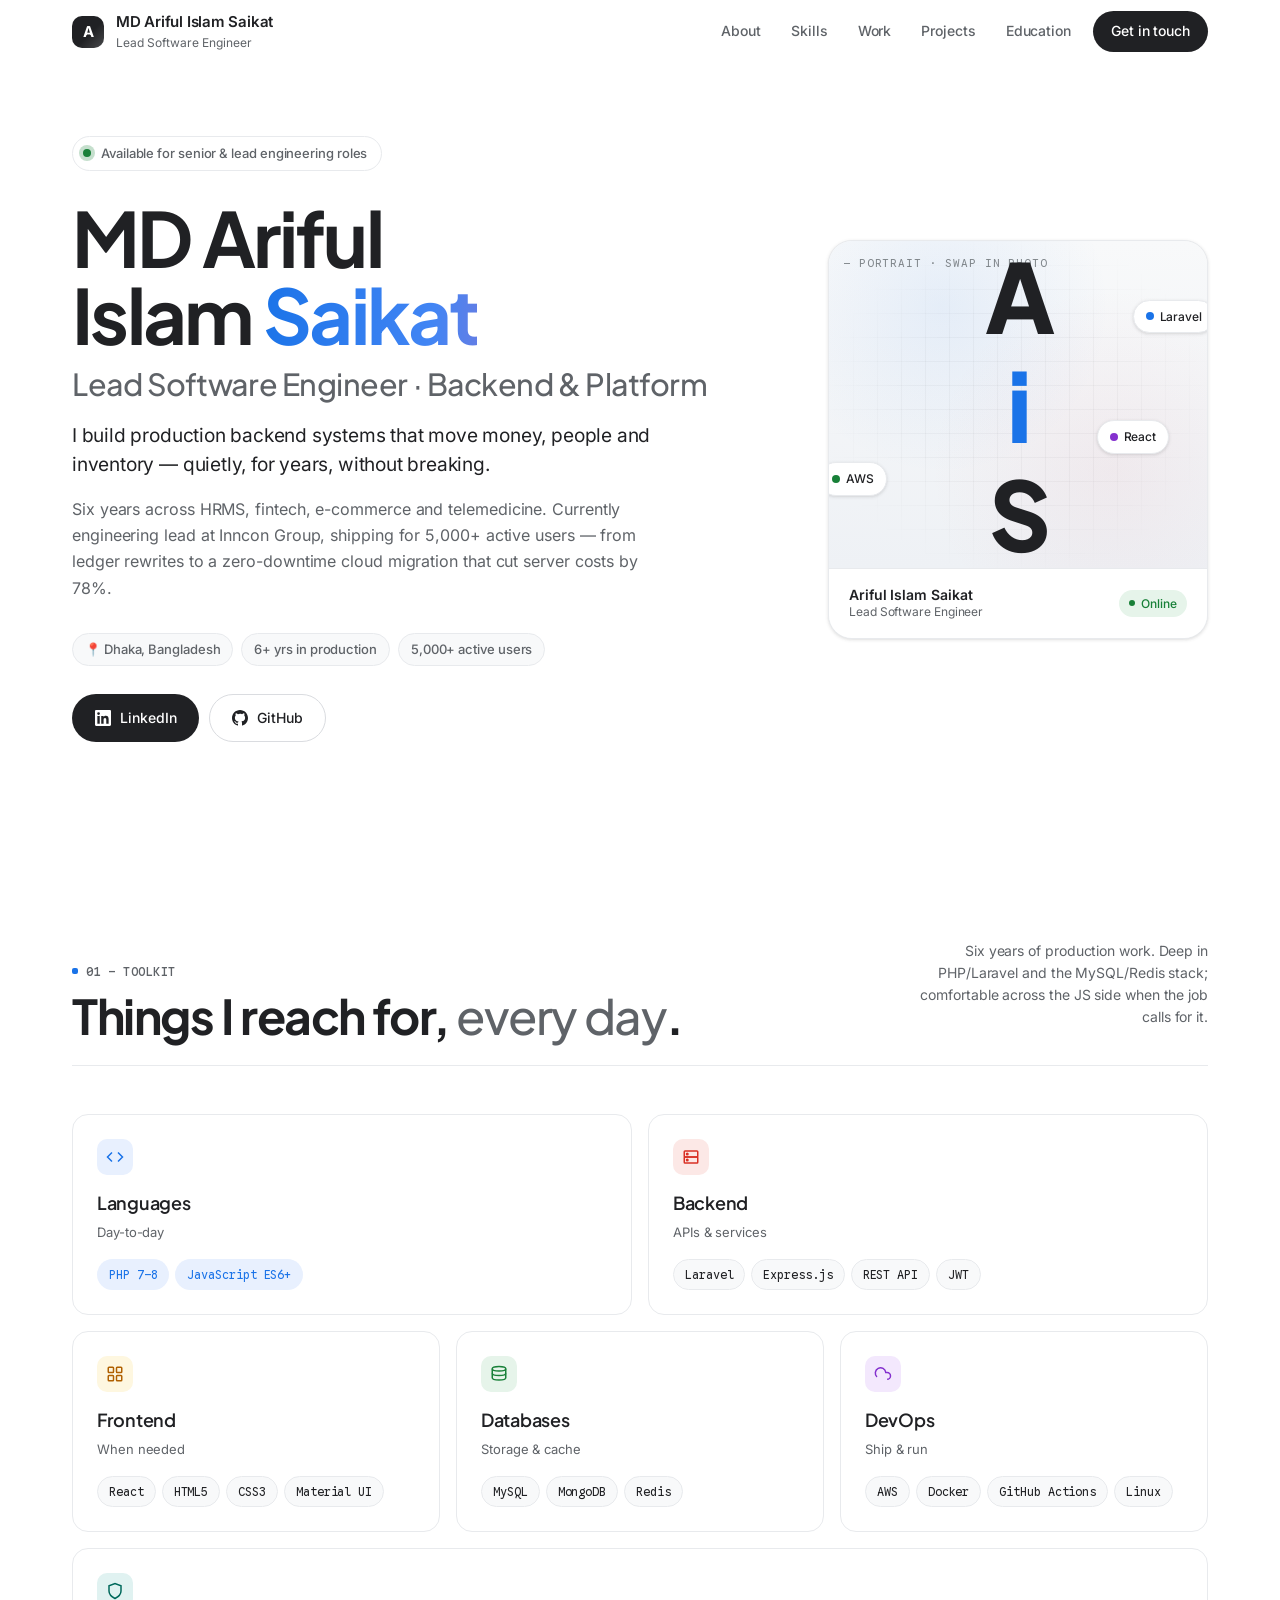
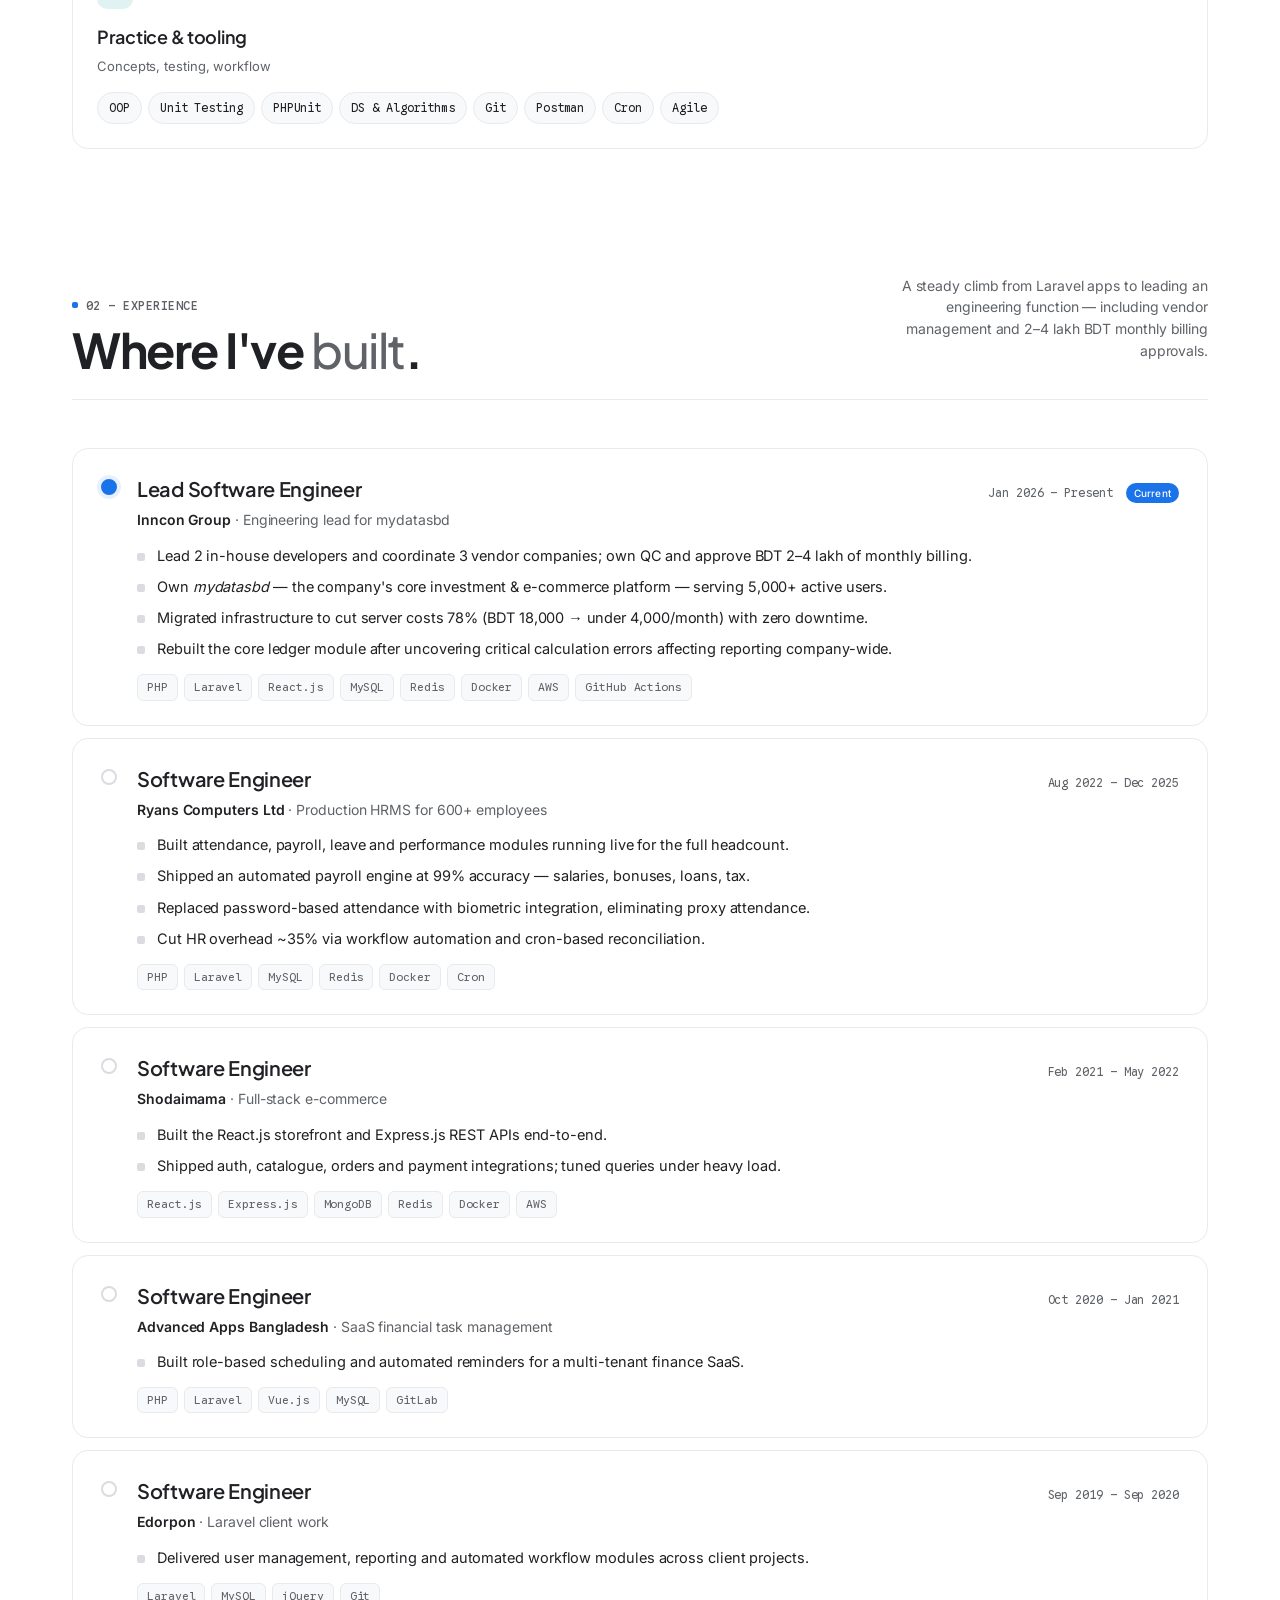
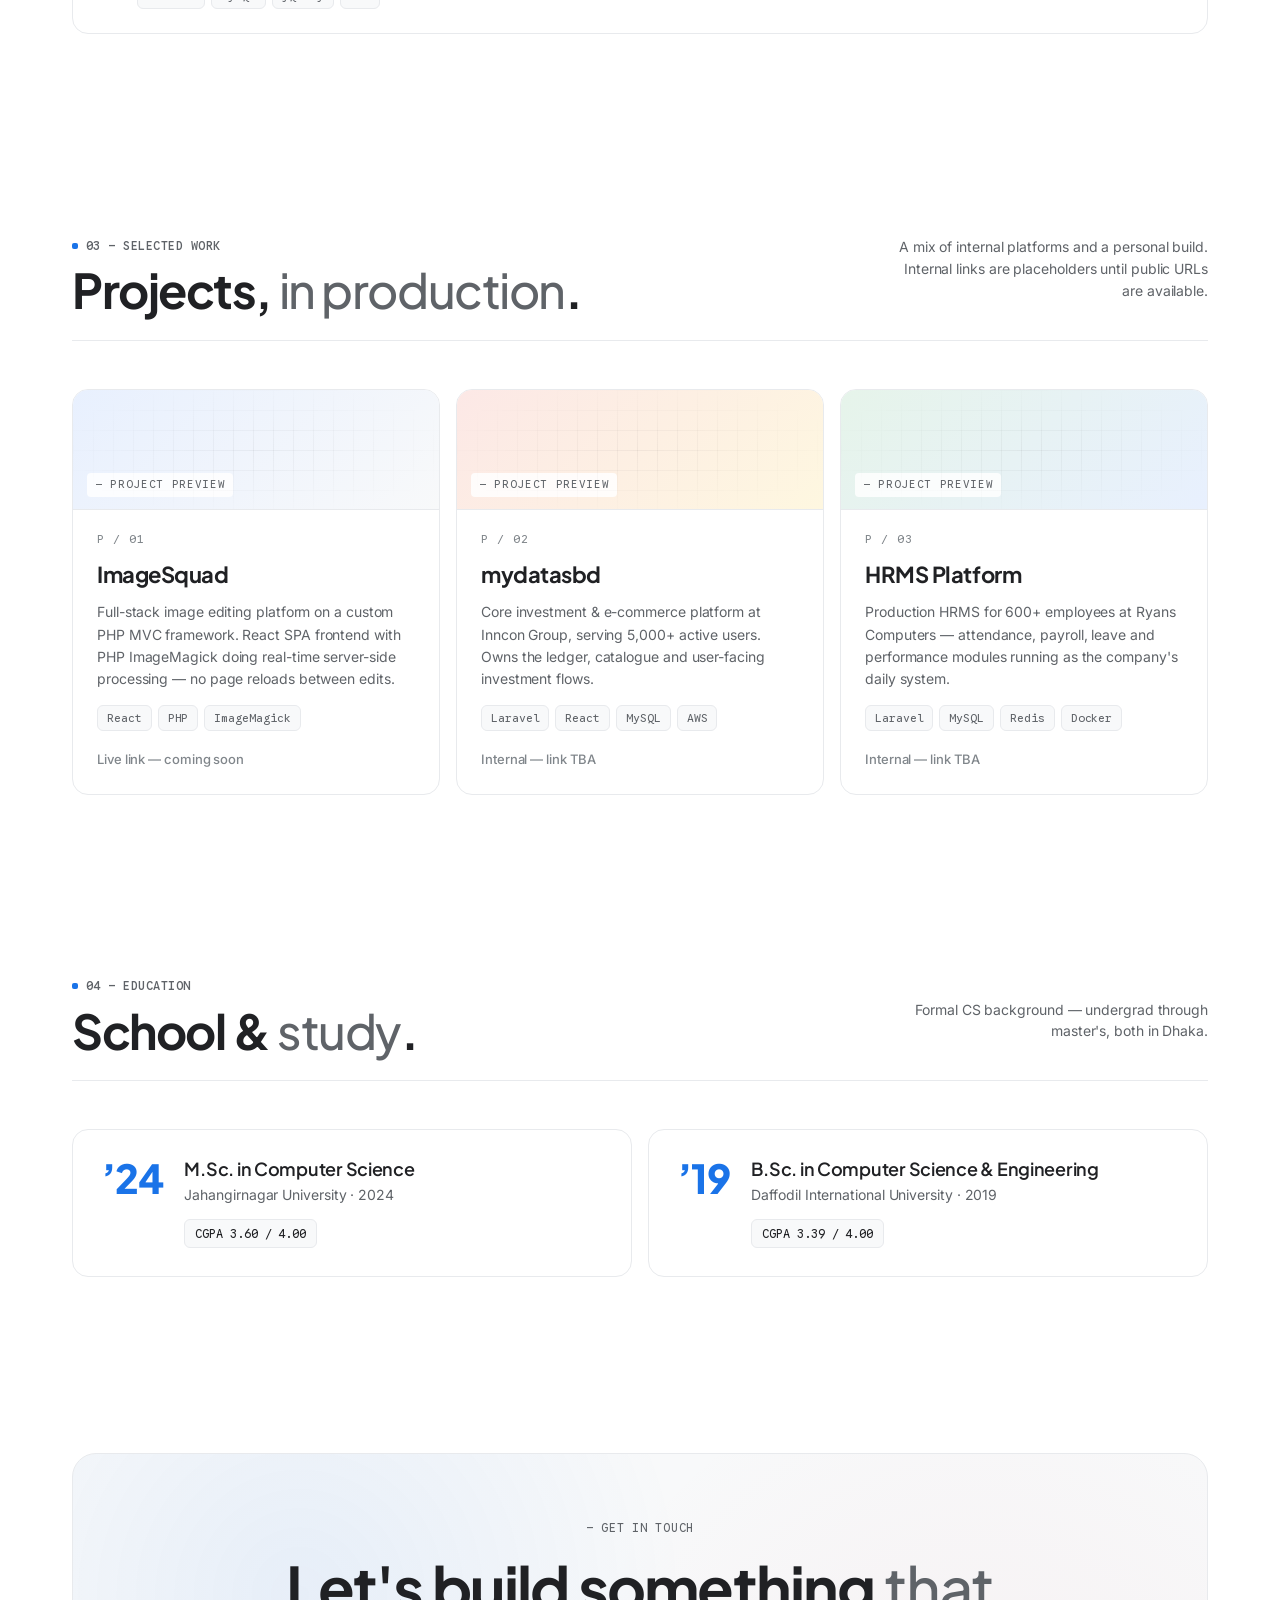
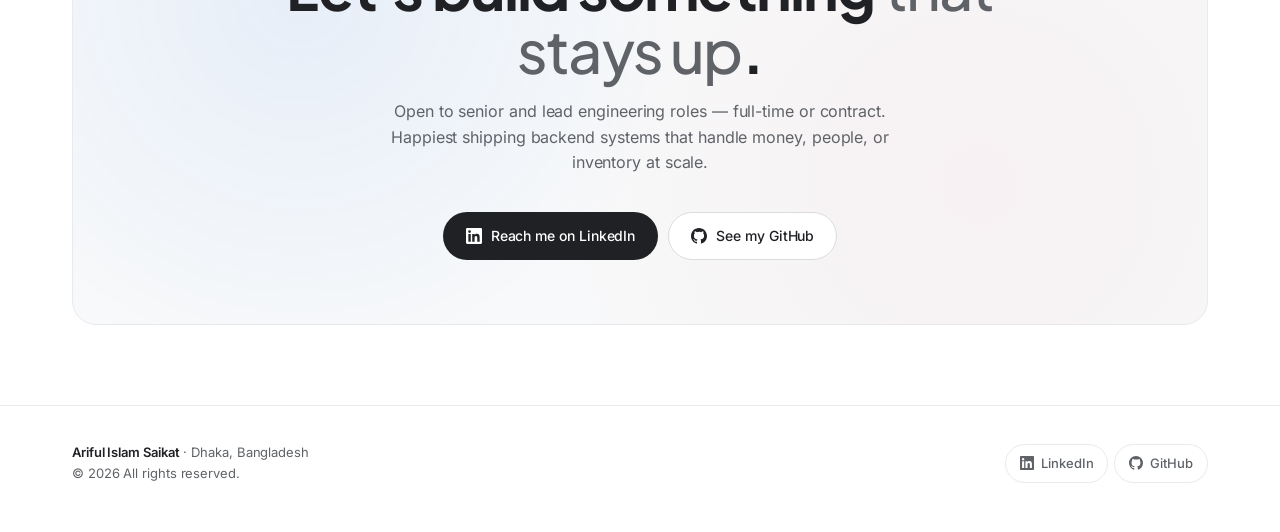
==== index.html @ afc99049 "Initial commit" ====
<!DOCTYPE html>
<html>
<head>
  <meta charset="utf-8">
  <title>MD Ariful Islam Saikat — Lead Software Engineer</title>
  <style>
    * { margin: 0; padding: 0; box-sizing: border-box; }
    body { background: #ffffff; display: flex; align-items: center; justify-content: center; min-height: 100vh; font-family: -apple-system, BlinkMacSystemFont, sans-serif; }
    #__bundler_loading { position: fixed; bottom: 20px; right: 20px; font: 13px/1.4 -apple-system, BlinkMacSystemFont, sans-serif; color: #666; background: #fff; padding: 8px 14px; border-radius: 8px; box-shadow: 0 1px 4px rgba(0,0,0,0.12); z-index: 10000; }
    #__bundler_thumbnail { position: fixed; inset: 0; width: 100%; height: 100%; display: flex; align-items: center; justify-content: center; background: #ffffff; z-index: 9999; }
    #__bundler_thumbnail svg { width: 100%; height: 100%; object-fit: contain; }
    #__bundler_placeholder { color: #999; font-size: 14px; }
  </style>
  <noscript>
    <style>#__bundler_loading { display: none; }</style>
    <div style="position:fixed;bottom:12px;left:12px;font:13px/1.4 -apple-system,BlinkMacSystemFont,sans-serif;color:#999;background:rgba(255,255,255,0.9);padding:6px 12px;border-radius:6px;box-shadow:0 1px 4px rgba(0,0,0,0.08);z-index:10000;">
      This page requires JavaScript to display.
    </div>
  </noscript>
</head>
<body>
  <div id="__bundler_thumbnail">
  <svg viewBox="0 0 1200 800" xmlns="http://www.w3.org/2000/svg">
    <rect width="1200" height="800" fill="#ffffff"></rect>
    <rect x="380" y="240" width="440" height="320" rx="40" fill="#f8f9fa" stroke="#e8eaed" stroke-width="2"></rect>
    <text x="600" y="430" font-family="Plus Jakarta Sans, Inter, sans-serif" font-size="180" font-weight="800" fill="#202124" text-anchor="middle" letter-spacing="-8">A<tspan fill="#1a73e8">i</tspan>S</text>
    <circle cx="820" cy="280" r="10" fill="#1a73e8"></circle>
    <circle cx="400" cy="520" r="10" fill="#188038"></circle>
    <circle cx="760" cy="540" r="10" fill="#d93025"></circle>
  </svg>
</div>
  <div id="__bundler_loading">Unpacking...</div>

  <script>
    
document.addEventListener('DOMContentLoaded', async function() {
  const loading = document.getElementById('__bundler_loading');
  function setStatus(msg) { if (loading) loading.textContent = msg; }

  // Error sink persists across replaceWith since it's on window, not the DOM.
  window.addEventListener('error', function(e) {
    var p = document.body || document.documentElement;
    var d = document.getElementById('__bundler_err') || p.appendChild(document.createElement('div'));
    d.id = '__bundler_err';
    d.style.cssText = 'position:fixed;bottom:12px;left:12px;right:12px;font:12px/1.4 ui-monospace,monospace;background:#2a1215;color:#ff8a80;padding:10px 14px;border-radius:8px;border:1px solid #5c2b2e;z-index:99999;white-space:pre-wrap;max-height:40vh;overflow:auto';
    d.textContent = (d.textContent ? d.textContent + String.fromCharCode(10) : '') +
      '[bundle] ' + (e.message || e.type) +
      (e.filename ? ' (' + e.filename.slice(0, 60) + ':' + e.lineno + ')' : '');
  }, true);

  try {
    const manifestEl = document.querySelector('script[type="__bundler/manifest"]');
    const templateEl = document.querySelector('script[type="__bundler/template"]');
    if (!manifestEl || !templateEl) {
      setStatus('Error: missing bundle data');
      console.error('[bundler] Missing script tags — manifestEl:', !!manifestEl, 'templateEl:', !!templateEl);
      return;
    }

    const manifest = JSON.parse(manifestEl.textContent);
    let template = JSON.parse(templateEl.textContent);

    const uuids = Object.keys(manifest);
    setStatus('Unpacking ' + uuids.length + ' assets...');

    const blobUrls = {};
    await Promise.all(uuids.map(async (uuid) => {
      const entry = manifest[uuid];
      try {
        const binaryStr = atob(entry.data);
        const bytes = new Uint8Array(binaryStr.length);
        for (let i = 0; i < binaryStr.length; i++) bytes[i] = binaryStr.charCodeAt(i);

        let finalBytes = bytes;
        if (entry.compressed) {
          if (typeof DecompressionStream !== 'undefined') {
            const ds = new DecompressionStream('gzip');
            const writer = ds.writable.getWriter();
            const reader = ds.readable.getReader();
            writer.write(bytes);
            writer.close();
            const chunks = [];
            let totalLen = 0;
            while (true) {
              const { done, value } = await reader.read();
              if (done) break;
              chunks.push(value);
              totalLen += value.length;
            }
            finalBytes = new Uint8Array(totalLen);
            let offset = 0;
            for (const chunk of chunks) { finalBytes.set(chunk, offset); offset += chunk.length; }
          } else {
            console.warn('DecompressionStream not available, asset ' + uuid + ' may not render');
          }
        }

        blobUrls[uuid] = URL.createObjectURL(new Blob([finalBytes], { type: entry.mime }));
      } catch (err) {
        console.error('Failed to decode asset ' + uuid + ':', err);
        blobUrls[uuid] = URL.createObjectURL(new Blob([], { type: entry.mime }));
      }
    }));

    const extResEl = document.querySelector('script[type="__bundler/ext_resources"]');
    const extResources = extResEl ? JSON.parse(extResEl.textContent) : [];
    const resourceMap = {};
    for (const entry of extResources) {
      if (blobUrls[entry.uuid]) resourceMap[entry.id] = blobUrls[entry.uuid];
    }

    setStatus('Rendering...');
    for (const uuid of uuids) template = template.split(uuid).join(blobUrls[uuid]);

    // Strip integrity + crossorigin — blob URLs from a file:// document inherit
    // a null origin, so crossorigin forces a CORS fetch that SRI then rejects.
    // The manifest bytes are ours; SRI protects against CDN compromise, not this.
    template = template.replace(/\s+integrity="[^"]*"/gi, '').replace(/\s+crossorigin="[^"]*"/gi, '');

    const resourceScript = '<script>window.__resources = ' +
      JSON.stringify(resourceMap).split('</' + 'script>').join('<\\/' + 'script>') +
      ';</' + 'script>';
    // Inject after <head> so the DOCTYPE stays first; prepending the script
    // would push the parser into quirks mode. DOMParser always emits a <head>
    // (synthesizing one if the source HTML omitted it) but may carry
    // attributes through, so match the full opening tag. slice() rather than
    // replace() keeps us clear of $-pattern substitution in resourceScript.
    const headOpen = template.match(/<head[^>]*>/i);
    if (headOpen) {
      const i = headOpen.index + headOpen[0].length;
      template = template.slice(0, i) + resourceScript + template.slice(i);
    }

    // Parse the template and swap the root element. Scripts inserted via
    // DOMParser/replaceWith are inert per spec — re-create each with
    // createElement so they execute, awaiting onload for src scripts to
    // preserve ordering (React before ReactDOM before Babel before text/babel).
    const doc = new DOMParser().parseFromString(template, 'text/html');
    document.documentElement.replaceWith(doc.documentElement);
    const dead = Array.from(document.scripts);
    for (const old of dead) {
      const s = document.createElement('script');
      for (const a of old.attributes) s.setAttribute(a.name, a.value);
      s.textContent = old.textContent;
      // text/babel scripts with a src: fetch and inline. transformScriptTags
      // does XHR against the src, but blob:null/ from a file:// origin is
      // silently dropped. Inlining makes it a plain inline babel script,
      // which transformScriptTags handles unconditionally.
      if ((s.type === 'text/babel' || s.type === 'text/jsx') && s.src) {
        const r = await fetch(s.src);
        s.textContent = await r.text();
        s.removeAttribute('src');
      }
      const p = s.src ? new Promise(function(r) { s.onload = s.onerror = r; }) : null;
      old.replaceWith(s);
      if (p) await p;
    }
    // Babel standalone auto-transforms type=text/babel on DOMContentLoaded,
    // which fired before we swapped the document. Trigger manually if present.
    if (window.Babel && typeof window.Babel.transformScriptTags === 'function') {
      window.Babel.transformScriptTags();
    }
  } catch (err) {
    setStatus('Error unpacking: ' + err.message);
    console.error('Bundle unpack error:', err);
  }
});

  </script>

  <script type="__bundler/manifest">
{"09fa8573-38b9-4e13-bb79-18341dfc2c75":{"mime":"font/woff2","compressed":false,"data":"d09GMgABAAAAABwwABIAAAAAMDgAABvIAAEAAAAAAAAAAAAAAAAAAAAAAAAAAAAAGhQbHhwoP01WQVJFBmA/U1RBVIEWAIFOL2ARCAqZeJN+C2gAMLAmATYCJANoBCAFiioHgSAbmisjEcLGAQCotmWKv0iwjWk/9AGMMKkN6iQjawibFVoeXIojRn4pck+aIgaNn3GEJLM/z2/zz31BtYKA8ozCDrDnvi6NqkWy0D0X7arzu3bmosKVBc9TS/f+ZpNQiz1NNaY1IWF8lQzOg46njo+T6FtE5dAnSEt24XdqrjzKE3CRdFVdp5KNw6swnUogeMYcc2CzCR/RvHNfJVxIYYj2CFkBC8fPT6dzRqw/YVEuAX0sQZJOqaor3se3IHXITvJMBS+HOyCVStkVjZ60Ztr+SRWAEEs7AYQLSDeAyZ0B17e7emqfWh19+8P10ymnlDa1tmarsy+3x/a+rRno5VGXSpA02Of3btZWZQ2Tku2EEEJWppRT+50GEAAeAAkhAfIBONRLBDqKjksAFoJJRkYxhp2YmE2WPOSOrAIBmB5twA8ujsheS4pHZlXCAJm4Y2A9yQQE/4MDgONOv4PJBKLuRw1AAnIjrgOApYEG+4LtpSA4T7JxEiPk8rUAOKDAdyDmdmAMnAewnTLn9G4CsM/[base64]/69+mzBwEq7xOsrK9kSsnAn2/[base64]/[base64]/[base64]/bpDD6dYhrPnBYWmyuBHJ5w4tXlIent/RNA6GJl1s8woN3HGFQzVfdOQYzEZ7qLbZNpPzUV77Yt1Qp3Mdl7baGx0bSCvh9P5GTszFclobB0ISL7RRsQbuWENiinWNzGNnvmbikFxTCAzmCSPy7VcMmVIjjl1DCoaipJoVi/MnJxUXJRemjkTNfMDfC+TyBOe2jEnYHq4KrTu6Inhe94YOi6ZoYb5Ucld73TyvSkagqsP27E8uqEf3CvsX3r97jUarzv9F8KO6r/7YycR2N3lvDT4Mv23Rpb1dztsSnpU9YypHRe2FoVrENzm5QrJewc86YtJSwdLgIXZLxUuh9FzvOac923wtp66vn2KYMaqUm542rFp7LX6h/5J940RlZavOJU7Z+mCux+yN4fYFdZnFY+ry09lxCZlF9tfit+oWn5sjHFW5ozG9+aM2YeKUiQlaFv0yMlUzT5MaCXRvcW2YVFVUKyUCEqYNHjA7mZWy4YeZcKg/hZXMHLpIPzCtH9FvULpO54jg7M51NFGsgel6GbE/Jwh75rnmTlpuySKnSeFYSd7avanD512mYxdsSPQqGJWUmFaaPZSj+296TtHm5vOlk88Xlx03SNaue7QurGa8wXb88tHqEfWTx1StmT7C2eXvEY0Pf3/191NgQc9wfuYM/lsLKxs+73o5h/Vy9ufde/DAlB/245OXvvk/HMDWa0DfvWHqc2qYZxys++4Q9d0eVu+On/6ecd/Ky5xVFvctcMQZzr/[base64]/Mf2HxAe9Sx0eLBv9a/MVtqSW1MdXh8dkPZoHOTlZMGn11Ynj2wJsImiiw7vvLckqabJTXe5d+Hf9k4qyhx7rpxp3NSS+YbbAwl81LTi+dOsJlYPBd0bzxWvgGyh1i5FpjuEEntP93/e8GBvlYvceOJzoa3D7jRz5rpbQ3513a+2wlebyJd08hXiyJjcIo2+AapKL1ynqs2zytxRFmlSOOUhEClcER5olfHcp2nHHnjqkCDH03FEBGLXqWRrtfOjxzvYZUy2DtSdUodnyOaE2knuHHjzU8pVR/cL3iMHwvDn1RgxZ13DgwTC0oRMcSF/AJVGr12eXmlcLloRJmo1UhBBt8V4ZHDlafMh6lPqfxJQWRLA+8PzratOTNMn5LOumLhHRPr5xPTz9un92Q+fkCiY7+CQ/3PBLeP6EqdrioqWlcZMtGAVRkdJZgUlG+cvHcSkryAsUJfFE3dTT1VBbnLjnK/fGfl5y6nDY3yF+nhAfxssLqr8hwWnDjg6Uh3THlWw9GE+dtjyvbxRzJwaLAnwR8IgEEEsrlNGwRmpw5yViTe12W2/SfJ1m3BXmxJocTIxjmIdkH4xoEgnQCgt763OJvwQxJ8Br6OPIzG4/1wFtkKi0M7QYDdgjqNtljILRX7N1hGX4gLRBUmvBQE9VPW35QAY7MTK8MVuBtege/APxEcYhBRTKwkDpEEqSQjyTxyDsOE8YDRxZQyPZg5zDGsMlYdeyR7Bnsb+ysH45hy3Djr5w/rGOcTF+cquYO507i7uXfdQe88UACnoO4w0NwDgF7IIESdNQakHzCGY0yF+tU7hqDrh446osP4cX+AN70Y6v2lvf0LSHa0EprnhmFu3VK/gXD9pN30H/tzR3LUf+r7xl1KpvD3l0O47H3UpexfymZ/ZVdYKyuaQ5eNHoe05YCQm9GoSvKv5LyqnFvX4fS8tfHXYvGfcoIWwleH/O5ca1B/+tQoZ3KdjK5FchhwaPDa1/f1jTb1jSIz9PBS7Plj5navX3dqeItWlaUe9ev36ISt7Yn8cKTMAaYDBibpcQ26RQDUGTBdD9kFmqJqgxm++N17oTVmLSEkyJ6I5KImH/[base64]/PDlAyz0sJreh6caxgL0LIRIvHB/WO+Xw3+oR8+mun3pEJRd8Bxy0Si0Zc9rNsgKnnG9jUp0O6pp3q33BHHc18vL44hZ9PXVpSyVpOey3Wzvw9ik9/2mdWvedr5LwMyEQq02I8UKUJsorO/N4xkUIjXo4RPqygIUaWIkHYJunT2Vm6ozeb5dE5eE+uhS5N3UnEv/yCU7W8SHS5BI8HPxj2f4m169urp6PS8jw2PBxDwEXYdX2aaMDIe5mxPlXXWw/rP19/YDl/[base64]/a84oS7ak1aqc3pmbveoDhPDFYhGPgD4baW+fzk7ZfP2eK4gQVHk8ridGj9ycysTBvsdkHpWdCWbeZ/b2dfPDJp3elaLGbc7t7nrjQlRctpLf64GvwY6dZebd/v429s/sLR/2diITudxEZOx1V/ZcxTKL7u8/ZiDGUPapNsbNJj0oUD/MgDJYBqtDnjKRmG8wkoLunz1pmqeLcRBaKtHIFhkNG4HvvkUYrqAz8zNK29AT63p7AYLA+JSdWZnaapGmHBO3fVqBEUYIh9oXMN1Gl4NAzMtKoc0/f9tDAokUoHuP3unSY5U6IA1avRmPyTFYm2nh4zDtaPpz33+lnQVPvL+oGNDSF1ZIPnnu4pdVrR67a4aNupA+DXDYMkYP3cst24VlIfifm0Yh52j6u8/c8foZScslHokBe+8itv+NhTbJUqLgpxcbsRq+DPMTfKi/u754hPlTtDCKs5s4+wSFN9+9Y8+8cOO4ktasu7iDdSQM7j1lC8+bFPJNt0oConMmytYFOmdrS4F6CAcMyIgxMlhq7ckvtW1hj8+GutH/MeY/CqAgFaPeMPBpPASAFantCz2fG/IjjsWaPBUcw673b8qRHg7s1y/Q+cd5k9ls8oIz8OAZX2vp8OhDQhNrDhw2KD4nJz7oc8vm1tamCX/Kw7faqWZnn6aXUUWd22iQ57TelEIhFbZZFMdRBk5pktXUFGkpNcAYOBVHr84ev2qusHRxdnaxBMertTb5ftk9ZMZjoOsTOLVXDq1ff+hKrUtwUFCwC17A5O+m/nRff8xKxAJ/35jrtXmS4zUcsVozxBtdC5HtTWFRWlbXJeVUZYqVwjm36lN3NE1G7aCKnH7ypMcKXGCvVNx/DyhHk9L+r2FU4Da8/tdrZfb+XWtgLjU3T7jiBf3e1tTN5/4A2mXt/cu2cy2AAzkxjktgiOxt4pmP/J+4NPtSfJPuvj3+RPcX9/F9g5td8Re+ZjUyADtoF7OjoVZYQzBme0QmqjNOIUMRux2lZVsmAwwcISk1DUXGGz9HfMAIRKRnbTgqbih6I/IV8X0Lp5Ch8D2dlIy4GjjBA2jbIPImV9wLtkIyHpv0MxGb2AcMrubBDw+wZg9oyLoTMEs4kKFrKvT5PdThiH66CkaUUl3mOTikbcskgRhCQpjHwQ+i+/gyFAdcGJ1QxMsl2mQJzVWgJefQZD/[base64]/CsjQBCKEMKj7UeuR/9oio5haxG0Anzey4fbvDIivLgmYSnU9HPDaVxNHE4cuXD3uGwYzjD+NJM/ffncu8IpXm0VlbYA2T8E1G1zw+kCXh3/Vpb+JvlE8P//mt7pgqTh3qoqaj6s4Ar4gLG27wxZuNe/GwJzlxEtPHEd6dIdLevmQcqzoeimeD5ZJ5UumVzJB3NIgDqa6hOZ0pOa6ZApBJGMPTCURQx0J2Hpw3MVEqVEQ9AOXw96d8mEk0QHiizXO5Ku/BZMLGRiVmdBhfOD7fgHV0S6ghsLtw4c/RvTjk3fBsSMy9h2wULjgYlWtIiPHHIyR1PEsmL7Qzcv5kp7Tor4WQ995iY5hX33S6HCYnke/tnbV2j0Skh7Vpbwh2u3cvX7MIh7zAtQ/[base64]/YykCEM6i6+gaLkuOQ/GciD1rxeqYrjZ/nLYbaEd6TrX7spglFpDR1GaRuq06YxM4YRKJhL1nf4uPyr6e08qI5GEsDBlHYGfx1MEH6COsDvMFfn/udm1iItXnkEvfvcgm3Z8Rw6w8ePl7o0wRw+1tcB7EOvXd2L9BRu7AKvD+Hcud9G3J5Z4Cb5CAY7P7n80gn+5Hv7gB5c0ncT/qIVOA2RDKZ6VuSj9/KbKCAINvIAoE7nOZaL/n/I+isv60/C4DnkeP/XJRwEev5LmD8dFryVkefrdU9FwV0+QOwN3nySarIHo9slu+i+EqZH6kwIWwoWxHZGgE7FkUdSArAYmUTTcjBO1jkdhiaZiboKCf0VPGr5wUuMCe1LcMDM1NQtqEtL2OwtD3fc4zXyB0LZhcJMxSlcKd1hv07TtHCibqsoTkeNIOP6huRanUAjXdZzJL/cci8sy2vX8K4o41D39d19oqLeK+XwhUU1peUUoayhFDc1qa+WlNTHXn7nkXfTs/13ArCoHpGMOV3356vZy4zssyI9LysDUusBAb5dLjRp5I9ZgAHgB5FiajZDWnpBJxCZyS4WFuYMnZN/g5htbn5rVhYvysEGjNejmo9xdPTxcXEjsLtk4BtIs859nhg6NsmF/FAvTy/MugTkwDxr2IO9WOzlVT4yFiK6eA0vQntV/bJuoH3g+f466dk22cdsHuvqnQ4e2N3X9DmfqMVxqXXx8VPC+I6fljVyz2/[base64]/x03RUw2drQlBIuWV7oc6SeeriOoondz6FvLJh2dLFoY17nvm/b2zrS5c1rOy6jclraNFzFFqqtSprBA/Z29bDAwPDG9/[base64]/D1pTxSmhEhC4sc/P59ZUz5zeRnvicfv9vZgASkpDcCRlVOBUB+bvo16TRgAd5kMfHyyn2kAYUAArx1sbXJxOhV+hFfUceXRZ67ruHhpfPbU4Brqdp89hQqbmwLBJ2Nq9YEjjulPyttquUS3ikROgZ/qRY46pISfYeFYgoGdjJg/[base64]/H0nV8Xig62daA74z1yNnLN3cLE3s7B5wUiNTA7RepPeWTKeXwBRqYuoKg1YMSlxXJgl1sd8G4KYB0DsnzFVm9LI1KOc9qGEdD7uVabTazstFzKHUkR6Sxzt3Re95fyHfCaUAZv/kWBJZUzpt9+ap/[base64]/[base64]/aat9hu/[base64]/Veaq+PqoegjqQ0wha7YEG+pszSPdUaP61kgLRNeMMH3+b4qnY+T4oCTkonCO/PcjwBJSZ+UxOmFGpJP9OGm84PM1S2B8lj2s1dUe6p5ti/tEEY04XzY4QPcVF/lpHmLXctwrbrRD51XgBVBAOeAhEAoGBiYWNg4uHT0BIREzCnAUNiiUr1kLp6IUJlyVbDtJpRx1z2BG7XIYrMN1Bh+yw01nn6v+uOxQWMYQ5qqrU3T3MPWh4+kREAAAAAA=="},"8268ffbd-d5ee-4795-86f5-2643e0226069":{"mime":"font/woff2","compressed":false,"data":"d09GMgABAAAAAAhIABIAAAAAEXQAAAfjAAEAAAAAAAAAAAAAAAAAAAAAAAAAAAAAGlQbgQ4cKD9NVkFSRQZgP1NUQVSBFgB8L2ARCAqGQIUmCyQAMIZKATYCJAM8BCAFiioHgQQbfA8RFawTo/hxkJPJmz808ZeDbG3xLGtUfU3cg3jCqf283ZU4piiR05BTQB8ju+ceA350UiByL2R5cE7T7SDPPvLnIWfMrpACpTQgdfULz4qcvRIPgP9/P1f/4/yHiM4uKn0sRtLM/hS3j3k0CwVKW8NM6mikRBT3Vd/mco2eihXej6zgqxNCOxumEDQ5klkLCBYGQQCNAB0IEKIADQgqsZzEdhH0t3wLwIbsyHfeEQTwGc7GqF13r/dB6tyTHB2kMAA/[base64]/+7MzmjKWDlIOPNAMlVT0S6YLh1ai+9MqpI12yshZp00oyci/ALmkp1oKCaDka6dwMZ75lBo0BGijwrGykflFTtDPiz3odRnjiq0i9Wp9TPzWp1HaHmkzeCiFRrhw3RUiaDAJkUAgRNv4tIYrCsKILbIogCthGtGjsI0asndeC2OKAOhLEFU9KxZfA4/dIiCD1OmkAsgAMBWKgAlIARgO3ApED4TFHUC6yFMcY1/dd1xeUfMvb5MLUYRqDa7Ir/chLDXw9/ps7vip9eeXtrTLYO1e+Fuc7voKaD1DzOu3ZoFVVu1i1lyHU4imrk6y6j3uBE9jnSparpYH+7m6RgFLljp6uw///793eLeN7PhSVzwSIwCB6hHK8/3f3jO++/f+lytWnU8FR/jEBpx77/DXvIw77+39hJbhjn5Z+G+vRQ6vC/11x6FdXvf34jx/bNhdtSk+H6jvan1JPelLl7XZa7hIo7aK32oz7JsBO6b31ixa+i4dpxX0G/DLtnQlbMw7rloyJT+EPxnobzXt/XrTRg2c/uNkpjw/+8SD2qbOePPLIlzNSz0dHcdLvKWdNzj9TZ7xf9IkjSXY+YprJjkY5NB5lM+MpsKJbb9ijum22qptO8fnE2LSa1W3dxdO++82LjYAdzUsfG/z4dTzsq/jHgJ+KLfL7rbMFszz7/fjdXTcc7lLGphquFuIxb8yN+48FOLjqCNTNV0diB3sugfru4OkS8pVJ1Bp7YxaYefo3ez8GzSz9If0Psq25VV9qvy3X1BbozTgUAQQNbEkWgO1Jq4/gDB5lobTIqXJJ3ujmDdmRbylp8qRQR+8dAYEqZVxsW6LSU1q5xeHacL6VZOeT5K0/dpo6YuoBlvX3flifWJ8d8e+N/n2W5XSdDpzn8LNuKdiNOVGgImY4Ntoc1CjbhOuMv3bQlt41y3sHhOyaOVOUaHH2qwuIEVu1h+VsYjItcdwyfLPNhkvHjEnKZFdM/JuJoc6pVdOJjbcanS1na1ZTV2dn10Z7lr1c3WTVygRBGdxGthcZLVqWtNN9q3SwbplyHaFQWsRZ/l/rZcUNnJm9YcfWHWEvJX/h9+S9gJZtY7eUg0qlmhm9X9nlcbWyBo3AG5EbWQc+LUppKTPFd04HT9b1JcokgyWvd+2qXnS1Vq/R1L9srjKW9duNbQ/WaPevXt3vpFJOuekfgmw8rFgcFmcD/unKB0oF+a4yTb3zJxNjfq87ZOQCQ9ze5ct73VzO3bbx2no67thg66036IjT9bXFQoqcU4Wi6KGiPM6T+QPhZeO42m8FixatKHtJX29vrVbp+hJjgb+//LIQVGfuuquPGlhRHLsu6yKLF/jqpZfG5ZZVjjkGUQOnrbMzDDmtzbkNaDQeR44rDANUIkSp6wsHxg9cVetd3ScDBI5VH+jXrFmxyjjkVi+dO50ZC/uc/OgDtkd2klLl3OLFqwa1l8721hvbR25MCxTXLi6TWzZ/8n+JMXOdV9iMHjXErTVu2GDOnKUDJoyaq0nLqI134VVi/3PKJUWEuXBsSpDyhEp0a5DpHkM15Csa5BkRwIGet/49cEJ626qrnX8DzM1UngeYr/64PrmntsDsb78N2CgABH7FdeZdxDq5RzQ7GGU2mHd5mxfoZMYfkLwYps5DMhfd80afm3flKxYwKNvKNQiQ5UJCmlEISSW6W5fcj0aMB3yqZhogbKreBEVKPQ2aQ9XeYNhV2WAxRJaCzfbyNqTYXK4cnHHmyrYSCOVcBoUvJ4NmtGwNhqKkwCIUBTZjmQgOGX4Fl/[base64]/js9WqxSP3dXq/6gCQKAFK+v209Dnqegg7NsI99G/sG1ptYxZp5zs7FHmEAuvvhQkm54x96hpoj0I/tIHPJw9pOylHndsyZWLlNLk21cRniQLRIlGixGLHrHFEVc88ZnKLKYwjZnmHxMs5ULdw5kueTxZT+frCyIU4PF7QjiMsyQy+CI="},"f375c220-74a2-49f2-8f1b-44c00856c07c":{"mime":"font/woff2","compressed":false,"data":"d09GMgABAAAAAAZIABIAAAAADggAAAXjAAEAAAAAAAAAAAAAAAAAAAAAAAAAAAAAGhwbHhwoP01WQVJFBmA/U1RBVIEWAGwvYBEICoJYghELHAAwhQgBNgIkAyYEIAWKKgeBFRtoDAiehbEzLWHh1kaH4PaW6tDoB89TXv2fW1VJRe0M4P42VgKWEB+IgdI+31r7J2JtI+aSVmbF5tawRKRCiKR7lKShEkURTnYmy820rgb5n27mF/u1yiLqD0lHiAcxkviLLmbSzyQUKI3pIpbwRBMLCRKdFEmhYlulW6614SKLERFT+i/PvPJJECACABQKBw9NQIRGgIBaapG9F9b2EMUAlAAQIKCddhTru/MXs66JNABf0FAV4utlyS2r8UByeQ0IKnEsgv6aRwAU2R33mAJjPpKHcMCJiV7giX069TlvqbMnh46vHWVAFdgL+AT77eYiHoFusfdNfg/8AwL3IAJgKpyngEY0gsJDAzEW6JXUdZLs+tLwG82r+ErIIZsbm74KilNtmDFAN/Wk0QhKygEQQAAk1o0UCupzQF4dDwTkZDPpxZVk5SHgB2SkdwwUuGvRyP7hhuOBPFk0CkjRyEtaaaMj3VKCEuEU/gIpDVpEmHQmzURpYnxsOG6URSHEuARXgb2wv011I4AgCjI7YEYCYsQ5ejOIKxbU8YB44p9TrwQSqryiRAhSKskAkAKgGgiAvYErAA+IAFAAAAgUq3lqGdcNTLReLbwpd4OZiaVvPPElTsBVnCZw/PmkBEH8xARxWAb/nqlyx7Tw3ilc/38Tr7TZIgolnqec/ThPHY1d/113dGOafPb/gpPDjw8jr2uEH508N1x4MpU4NGZOfh4eM/H6TUXPtxUUpuzy2tVrJHsenkxNHx7OzB4dTk8dnSB895LwtZOnh1NPbs2VhDVYPvnLipYvKt+Hh/[base64]/+xV4nnb5tSPeETW3Q0BBYW11t78KIXBfX2b2oX0SJSmSNlTFXtl8qI54c9I7IPdvoXXt6fd3p5yV6s6GbGd2gw6E1yrMS0mgRu/Zf9zW9e9j5I8n6HeujEW4Pln8bwpdR2zlj1V2JKVMGs52H9DVlB6f4orxL3jnPyiUKNrCuXbS6tm5U2SvIuIFdt/LYnd5vxKP2SnLcwK5YeOVht/dUD9vLydHAtShXdw6OOWEr6xKNKiPHoj/rzsZwcH4rPYliZeRY9EXd2ZNfM6WV2eRQmxJFDQ21ZFyMsxnE3YR3Ic152n/vAgEsXDTvd5+WGRv0tP0bwOLslFcAlqrfbk0eTGqMcg8BcFEACHxga81HLBZrb4Zc8xEfYCamQPJz6UE4+F1JTFbuc5qf4wNSRCgiBGGTTx/XJI+gEeMDH6v5FISt1XtQpNUL0BydKzDsnWE4VMtquOwqHyDNtnK9ZVZbLTdHIJKLIxSBnAlNp+wIQ6+k4RCJgks302HJ8jM8+nkGPh6PIKCdixGS50REFOm2THlUT6tnLLNcyrkoy7wXy4K9ZWyJMiLqUU5A/[base64]/xcDo4C2Xo5DyDwntsyymXObYh7ZzV04xik93kaxqAcK0UiBKNFiOOuGLFE18CCSUyf4H/Zf/sTsQzla7iHl3+H91sQnhqcDGW91wil9O2VXHLyWVrl+1c9hzZKylQ95uFjwYA"},"c858affe-11a1-4d77-931b-a9e90906c7dc":{"mime":"font/woff2","compressed":false,"data":"d09GMgABAAAAAFrgABIAAAAAlgwAAFp1AAEAAAAAAAAAAAAAAAAAAAAAAAAAAAAAGoJPG4lIHIMuP01WQVJFBmA/U1RBVIEWAIF6L2ARCArSTMAsC4IYADCBqzoBNgIkA4QkBCAFinwHhDYbl4qzAzU4D3CywPvTjQwEGwcEsdkNR0U9Hqw4+78ccCJD2A2l0zseRdF0dqNahlm6tWo0s7OX29W9Jeqb2w039jV7iBLDgi+HUUUzyvkvrMGyiv39jcXByDc/IiiHwDN9C0I8Dke4WIzzGeBOjfiQODxu2r8XIUBCSIIFEkLwIFqk0NICFWWinXVbt9vZpLftxNuf3le3U9t2NtO222qQIdhmpxNcutCVOrGmvi6sBhQjMRCspgSRUErBXjgTFRubEnBi5MrtXcfXIuqL57/Wes/tN/MJEnZb0aASG8VogcFalDoV+7cHcFMTKFLXdd2q+9Tb7mrWZ9vFurvOKltnFQdKcQ0kQBIkmCX8+E77/hyhLckQbJqUhxYRv/Yh1ONH+AXIyzyXuAPYzkzQdmJL4vn3b+c+5o9/vy1NmictCbh5EmiEIXeos5pJWBMZDgDbe+KKwJKSeDfs4HkBbesJA/0X5VdfAZIPsSj/6OZ/WSGW4LIEYlpUYuNuU/vn3dL3A2cehYg6F58qvqZjpzbD9jkiYlaTVXRKZ1WDJPPAAWNKmHF4HNFj/OfqJwyR0esBsmWpifV/OstW37N+umPPhdCFAt1d0W3S5cp01ddYtjT6OyubJcMCe9m7AftChgMFgDrAEsgbAKwBS67upahStCX9valp+z+4jwdl4E4z+iun/7uF44dcNAqdK7nrPgJ1uwyaBUjJS/A0WuDuZpYn3swudDf+pEIMlUPI1fu8O80HlBaOpEIItUtZlWOsUihK95U7t+b5329Y3wmCr0RTtSaDwQ9e2Bi/rZXBcltLg/++1vrejcgE/UpVADKqxSTHZa/6GHOJo76xhm4kwnMhJVLfYzi1F3kWhc09RzqPH7Sbd6zvongiwatBOsbAxCcCEIozbvwqXQ545lAQOx4W4TExnpDmWW28oCQ7QHhFl+yD6xjgOoa4jhGuo4Hw1WL4OvF8kyS5DYTvkM6PYPC7cfiDyuqPqraqrADwOcQpse8JBQAEgixPcC3Ve5aL0pU8G/[base64]/[base64]/DTxnqPYxlwdiDNriBiLCugHbapJQirwAQQERu2+w1wsB7jwFmoPstwDCz6V9jIdqngijj9EcYDWNWG/lBP8KM3n0V5tIfuCKFCjN5G4GR+kcYVRuz/QcyfMg6uCU8pLyDi5VGU1aKhZXWoqCB4yQidpoYPEAXmLgRBABNWQeHhNmqqmoSdpINhFH/lwjBjl2IMge5/hQbo6iyOK/OE5M2atrWG4C2Sd4HQ6A3blBowHo7lFMAzI4jjhlgZS7k43AnIDQ0qfPquPOuiGaOAgfPY+mEEtMUT699TwnCygjKB15alcJRSD4QkdBAyn37W20XJ5S/nCiZvQoP0lSkP6I/rN+n36vfo98dPbKgF5HwCA253+PQ9xFGTEx8WvGGaNAA4ROAcohTUazI1CoZiFEOkNqjKtTUqHAA9HXreRueyQlUlDDV1CH0gSBTLqdbGDb8NI0gAL5l2gaAT6cVyE/SlptexA0ojmD1GaeAHkBegegNTOiQrxoc/IjPNniA4VgNADCAc2z7+FlT8kxcIPTQshWxp3hM994hMHUMADg+1aCzFTx1Jhqts52y93HRAriLktB674q9l6bg68lbSs4P29z+eNimNlZezzxFORImHz07prcK49gMogysYgq+lDGn57NkS7lH38TnERKjlMbd9q0oqke5Ck/a5KPeT1iofBU+m6/ouyX4/6BE08C/s8xfJihRDk2yDUH/aHTv152+ALSn7+1wP9F/[base64]/ls+kmY9Y18ftHTqJXqXmmJCaBakKO/GuTZKKTa/RwuRdnMTM4J/UbVBaZ2KDOuVMal/evP9B835cf2D6dlPp9+fev39l1uYxLQzCHEAlFuuXBXvSbUe84jIe0WhCKwujbL0W03kiILz9DJLDs3hS+DrjzQg3sa1on7mkKQ6gTRilPgE8iSdLttLC+ddxYYA8JJ0RNac/jaIneTOkVLbW5TeUZTYNiipRTC0b9kg6VHK4dXp39oUrvQOsLB83FVFifgEZZrPvU2nJdZpSulAIK8pdbWdfdXPeTLc9LpJdULPvJJ8367sdETLa7eV583lKdfMUmYBbYSsu8u/BB0c0Jn7qwHHb2xzQWgKXHLmviS++suWNwGvPHLk6DhjQ2nV2XxNdig8/t804eBUPK5bydg9qdMCE/zhRdVZxpDi3HFnwQEHH8lM7pwVrAv8tmVYg5pCf0hs6Rg9UdUEo7j+v2CGfco+S6ojWl/D3esf8SXrUqOBtiv0VOjGjkLv/uUu7YU0aZeSne/4vg3AQiZxMxXN8OrjDAe7fXSEGuZg/pHLAA5b4SIuYAidpDpFF/1GHS46zfljhlySjxQEQxYHnQSNpNrk80F+/1bEXSz6k6aQRZI5gatM2h1oPopzjTV4u1jATZz5QzqrHJSdXrvgPnOe0UtymUlKHi/PSNtg5ExYQRN2smL2yxMRyEYF5PDKY2sKLRA2J5p5yiUtioAp2C/MN8lS5iWI7RVcpSVctucQBDkT7Ny0IFXFL8bSLuuyPiul6Ea2nI4vokLmSsC5CUY1F5/8GxoHX9Scoe1EZws5q9OB4zn3kd/Sr8B1BSgfXSHifuTVE7Kc2acelK1ipnQ1NbubS1xTGCVVQbQdfzOsRS2ClKaAojHuVmm69EUCVpHMmbL7B/rU2x+u0UcH1D3UXY2oRNTcfabSlCLURsLra4KGQsjB0CFLNgvkuoBmWCU39FifdcU4rft8OmWJ6O14HHBuy+7CzAGDoeY/a5IB05SifA7zvbuIRP6GS+c1lxh3k5E5F9nhPtusaN6wQFnl+Zd9H/[base64]/ENTxgfkvyXUgvYY0r/g3sQkeKCTyjKCV90LkuZplwVUytq+VL6JhFFhUadX/1kD2sKZmUH26oXIK9DbbY/EC3wyg1scqjKxXmnzYK0S6XU7ILyqCPmymlKFe1ry46t1i2gWQdNcCKy4SWwFie0Uf/fSvKzxZoDot6qNxXKBk+nrK/3LOfuxalEeuhWQv2lfn9Ava4cQL+Lub5cOTpS2ZXMpyzZSHXNflezlB1lNK/xgJWpyIJzfLnu+GIJ5z0YjnaoBvH7BdLdVrFS09hb7HfKd5oc+dVoUoviTqAlofW+VpNb6wHWAn7bIlg4oIyWp6ZE2hEIuZqYSRNVvjX22OIiKQHRvobDG1VpSieFhfbwXhjfqWDsWHXePRfuzT7s8J2MH4NTzVqOjHmzyT//ouGYeQX1S7cKCT9al/IO2tmpuDL9GZuSlwquV51iX+g56KD05CW9dPqrrUaIXwi/[base64]/gWBDo5VC80JgUOb03Dt5t3+4pNH52CMAv9nkDtT+eey8lZhBaHsgBdQnavKolev1wZ1tSf4JLLwiYkEzPi18IjajPzh64dJwqO40kzvC29fQ/6kDQubzdXXGzKqBKUUHtqGXv2fp+EuW3QFH6YB2aVB/b8uQd4juRRGt8oHtWtfnT4jbJaPV7x0ZaLa2vqH+3Abpd1R3lBYnVvFCccLf9gt9EHW9CtjKp9Ab1r2Z26tsvsrhlO+IaL7xabmtqdCpqDndrO3Wy5WA7epDKi3sChe8OtHVD7kYnJwaFpSXGOtukB4PNGc9w5gDUNSk8LRmWkoULSWi34zOCA2qkmd6EJ/FPk3u3217X8eqYTtW/1S9CRaH3W23dQ1vg6MdDit7K+oS1rorcNrepTZNM/fQjoQaclziT0vtIrB5BQF7S2SgvalO/3Z1HCm2LWZlJJufN5F2WxYe2vOztKJjJyFUXrQxwq80SJ2bUTqw9qAMXs5PrlvUqFC4ylEPA5zUKSMaNT0NCo4Zc3cwsMs3gMMqmVZJmj8HTt+CaX8mbT8bKitVzOSLE1tNKkdanakEWfXMGD/8tx26OS4zV8yH9qI7mB2NaqcxlAxCDRjHMq8dCIOVPhasGWCNm1vb3VZqVNzbz4GoQH4oRP7s8X49iAm8jfhwIy+HNFhHM1Rg3FN24xwaZdh2/xOHeOGMU79GeqI/Pxf3QUGmKGItDDwYTIGs5cCflSpdEh7s1bnMPjlb2SCrPK7v7Kir7+SrOKHgmQwRRo689qyGmtpA9cg10jsWeLDbg1KzQHSOpe4kjuWipJOp/58Y73OeraPOLwigNZxz2fa1D80etcJVUreF31tG1FXUd4vNYv2kZ76/dwScDKMsosYxEJo5b5UoJiEGydqrvJ5dyN3rllqKN2sOePus055Pf0V6ANCFTFvkMBIBp4R3oMg5MmUM2Ee+j8IW37/b4sI66WkcD0T2UE3ieWKh/I/Fc0Uoa4vPf/XwqeXAfXhDi3eEaAAa4ki8xT8G1Z436eUoO5ecFMWu4weRWDqhBENeKUqR+D09OCgtJTgoPTUlFB6Wngr8890dfG7ad+WTG790P4HjIshNiHFAZEZTSSYo4JjMtil5rJGWhaoHUQhDTTeaz1ygUCzZX8gf524FB+wpE+zkJmEqGBZ80j1Cel4I/wrUvxR4C3yU3xaZNJ8bKhka1tJ9Suc8tnWx2ay0i46whQAoh4af76fJcpjdSXba3P3XlYW2lKJ8gX0gT2gzvZFTzGDkY1TxjW6UxlUfFGBAaF9g18ECb7Pl4T/KfNo8rgzyr5yMsJD4UCaV92kF4gmzZZ7Qhd2qW+G/leCXdXvNeCOgARc6d0hg963Le5d9BTZ3jqxNjCqTMQkAZnIKcWwAyAiO1VNF+h6mKNiqo6/N69VcKXUYWqZhWohql/KqsDH1k+rw77qdaMPOv1ah8NtyHW4QmTpyzW7YEe36EV915ZcYsY+/+qW9cXYAEunmuBBnM/b0y1SqICP5IfLjxclayJ1Lguv1BHqkEKTPZ2Zv+wEo58e5PBFLffmXvQmn1zhgY+j7oEdTr5Z+KTyMJ/f3efBWfW8edyDcCt0n62wDyANniX2rcmzSdDBnRXV4U50LH8CeynZovNYxTEKPzHwvN9DNmJ6JCtETZgEvZSUxb00ObhAz2M0stAraSXr9rl3zRCHVePmYCB+/tcrvmVUnimyrSq8PSv1JoUJbb04OFSm+p9HSzVfw0wG/tejAng920elgW/VKMMqx/roc39MvirsR3ErNakiPyLCKRsd2AMbVPxEmynbFZbnyFCI+KCk9PgcMfrdgqECeTb76rdGx31Q3T6K/UdN6p2A4k+d/g8nrYoNBI6egF/KG4kWthQyTRj6uUq/O81+lDFhaYKIIRV3UvpGfuFo/TfV7t0+GBlMyN/[base64]/Px4+vnTAPr1OsYcwzwUYm9KKxBnc/XXRU2owbwp06dTwHkH3dnL9B3BChzzQJ3uAUY/+9ckjAw+7nR/1+04mGl72oFcs7Kn8uBzXW6BxIsIwEFIw9iUtqyN/bfW9LGN+0uqiMGthRVk9LXJtFzs2I50ajDSX9T6aXMTgaLVtLc8+bkjesTGplYf29CRxb4IIwiJe/P0FdKAUQ75Ql1ww1kU/jT1XkfBqz6iR8Wa0YGy1vOakzGm1cqKrouqHaMdV0C/Wbtj2pLPw0YD3A//lbb3HS63I/TlmAbx8cm1Q+dktuPjJ1uSqqOc8I1pe5Fl1I7PYC9meBkTcFHidUA8f1SVRmpO9MJC3WfAhCtVKm/L32QHDQoFF8c2zHWfqG8su3XcWN1+znAgrX/WcP7OGgj4b79rUpUvUwvuFJnoxeM/KVJoHewTsKul65oTDWqi22TqQNNqQHM60zwQbxi+cQYYdAD7ZdZrmLYheRlEan1blKTSky3pBvE+HQ/TOB1F1DLBug2DlgVnBBAUpIVwyd4pM4TL71XkNSt0Rc3jsxIGtjl6jcZayZSipfyqePUtXSyZjGHW7KIp2r2LOrFXE4L5VAVfhPhUCVljCsJm/C37wbM+iAry1pZg2BFDWYBRDvpoM8bu9Y7cXlaMynS/a20XX4kHSR87h+9b+QjIonccipF50W+XHhSEhyZhIEjExKQ/glJ4A+zRzsLU+rlDAe/PAKH5a11X7r0YPuknwgmCrnzcHgiFjEcgcWB4deO0Jt/vDDaTttHPcC+WvtSAI5/mo8snVTka+NvL7gl2+3FH0D4dnjvT3DvFfWC/O0jtfrGaAI2LD6nBFrwwpjAL4q/Bf8+8R3rFOLkHUHMXZn4Nh8Q6vhQgdntMom+T+pYNm1AfX1CMykSFFZQ+OLR1iTwb9i9Ws7nfpMBzqcisHx6Pg2Y9HM+P356o31n1Vs1fSvbJSuarWrJWWB3w0OwWEP80G/Vn/dxuppPGch2w0E9mS/vz5CSUYMVXZcwVdeFiormlXETTcsXZ7DUupMHyfvSk6bRHeqE7c4klS1VEd8rKfhwsmYQvx3ZeLzt18ry9gtjL0XxRUD3uS+5u2Z/saqcFsv1d0dVNN3O2O9fXL0kfSr3afm/JTlR1eLbAuphqm+NiEMdofapijx6GjkMsdYHF0wyadxdaVnXQtOtvzQ83vYrxZ12iAdWL6QTguBQtyhk4rbi5ddl19jG1zt8SQ6czM2nzp2bvDR9nJVNxRfgcHm1HI7ro67ug91AF9YzuzK+ONnDKSwjFTXLDmdObpf16zvjJASwtGN5+/Lv+cGv9INe3cs/+fZQAB0Do+0K4e3NLMgW1sHMicNpm9nQTWzBDamB9fap2lwjAbR5eGpzwa6QVzuLzC/sO7PzUJC0zv+Vx/lltqV5yEPgN9tckJxSFw1PLyn/nSFpuiYpHvfyT+wyuuxS287hJ5tgik/9kR/6ygzMtuHuI4aN27D3c4aBy1PUvmTI4xZUyCrzSp67j4k5wrh+n322SwKDRNkEc8CSomxkkBNc/kb76o131m7izfOoNA/RC2x5nAzZd/Y4k+tkmRjrijKZN43K3FSHsjHVx1G75o3dj10Nnbi7WXAzCegjj7cL4K7N4ZQDQ/TewsPbBIawP5RM2XjoJgapaA8r+/Dc39Eq1LGN53cdy3Te5CXRRveLLAnBpNkh7K2IdSUqdkPDEC+qOCQu1Q7pYEU4UqwqaagfBh0mWr4WtGmqNJ7XikbaRiyxGA0GiPPskndf7w3/a6emubdf79G+oWPQrJhoZqP85mjG/3sZ4PHIu3Gr1QAngkntUZq66pEfvyAzscr3ii01RAAX8arKicuzobln9PdKMJhDYVp8qFEqc6jVVG/ir7qtipqs1wHcDouPFMbwUl27VEYu+19wdF0DZDMy8dzNfY3qLU7YkMxvbXWFRBsLXJtlwgtB4bpfABYXGIjFVtEfEIjDkU4GtGutj3wJApM/sn6xmsGc8uRqwqYGav3AE5k62aZTZn8uHPNZnVSvXj7TrKJKAVr/Pw5md8PJ1OqhqAKEU4wz0WHhJWVkpqS0sqvlBHQfbjCTKDgmID3tMOsiPh0fLiF5lLw3Fzoug7TkXz1Ok/CFnSf6jQY6TworRYujRiOiBbAG1vOqLna/etKjj8cR+HHEWCIf7DOTPZ9yHT7qGfLXuWJ2u+j2woOmvJuLjAg8egENEk5Pjj4xcso3vzq4PjveXZhSP1dI/gy69c+JVCJ50NWjV41d/ER0kU/[base64]/8HrLWOtPWlVJVTaV1HgQQD7gH/w3LZxwvfzzvvU24LuPA773WRy7z1e9B9spzXGKsWSorPDgkDmv2KYFhJ5QVZqU3S+NoO0qeNCeh2zUpxNhwb0RE6M7HMYcda2RllJrRxOfWpc+aEzHiqcQsdKi3f3C48ePYLVlfqDVSjj06K8okkRYaHIrB7PqUwLQTjtAykholMcDaEhmOf0rBg/zx1tNBfjPQ//JjBwBhHFPRQIdxYCL7IwBAIL1cLoREkJhqUSmHxFjiUUtQGUuBoTIVgPvHamHLWAzsmCKEvem9Pav3Xl+MD4IeBobjBggAvp8O0jVYMVy9t/pGrRkA/SfPAEcHOhX1/c+hTSAB7ElQ8S46ZlY7H+zHV7JfRQX8v5TF7i6vyCoctV92UGxm9/cCdN85xv/7ltwXeSPVjkrV/lKEOUb48ozsdXqP6f1EjvHW4G+FCNmT0LOCXcR3ObP9T4quXvOraExkzV8enjD+q+SldSPSDdRfSlOTHdMLN/CKT5VQ8esNDsn/kIfWH2X+E0V043eqZvaPKnNFhNvEfVvtqQxYVlsOWd6r+U+jrbxYhXY/b1BumzZI19xnf7L210ZU3TD/W2Oivt35K4o13O861bhb+FfTFvFbptHmiPv9ZuKWiLTKU/OMySPyzy0FrcdXErtZ77TVH1amNrtvje/91tpVu/3ftvGv/pDt0urj7fFgNbgheEfwkeA37K8P7Q391J7X8Uqn4dRk+GsO7q6I8lFHbbcYme1ho8FoTxpUwSwgA0CBB3EHAc/7AIAqGPaDG7pCCZCHmFAiB+JJjE2vOLhrgNTnDpEEmO8s7Mtd1ukCAPeIKKdK1yPkscuVxdWKi5ZlaA//dNttfeeEQhzgn9buELkqeeXPhuHb2THsWoKmQiu64cDA89TQQBYwy3DclHGLiZ6sbBsvHXnPIt9NMp+9mdhUFQS6sfj0co140VfrQK6yqhgEMRPrcGpb4ZS4SXz8GEXMfUN/PW/Wccq1wsPVGgWkHbt88Ni4XfvvFntiAQq8BxjwSBUN2ZeGQuum9zwPzHwME9PUs9gpexYP1v1+CDMjumUkyUqtyEY7yRb7Er7wgq+0cD2JtL5JTsVCUnUKDWIrs4kFYvVcRLxESdduMZs4pKeNOKYn+ZXXYdKklJxLrUwEakxvBWMwTu768Hn/Z/BSXuhLzY35s8HFzLoxLpPjv7lwJO3CbsQp3Q/6HtcRqX5OIio4xHBZJC/[base64]/OTDywpdv21lEXi8Hl36aNyvRaYrj3U/+oDj3qNokNxUR7A2m3/1swN/fgxPbtnTKFYhU1Y5YFx47WQdbk6zW32/lv8k61nuIplk2R06hDOZTRr7G0fObPLW1qL1UsZpVEwJyhBmutOaUBSJULVJEVUJEMMRRTanaie+G9zkMdy21gnohs/p6MUH6gI9teYsvVwEQpJN5LwpjbDEvOyMfMZOz42frCDhBWgvchA5xDaSuOoHmgXCwrQx4V8/[base64]/PGKvOeVGqK2u9KiAcW6EvwWA70Rqo0rPZLy8A6jY/HklNwGY/SCXGZj6cd7rODIfarc5OV402wu4kv4rPvsG/LywvJxr752WVXE8PzQpVLQ4v5vHev6ol/jWLm3vzK/hLZsWNuksEmStll+UVpQ6t/1MLvu7Y77vbQtuKkOdI5uUo+h8+3L74/ht7d2LAM/GTeVskllkB35P4Bg4pMVhvlDXKfmJCVzWXSixEqJsaTobUVM4SvKg4Pl+KxNrdGobZCs4zWYrPQqx4ikK9SaKvPvbuza1ei4pObx+Tw1JNv0pA6vj+efQWK2jLZVCNVSr3d43mKuJWWMSlkKp9KVoZmZmAERspTcLrgwKtCUeBPxeMIri63Hb7vmtHQ5KQFLtSyV/xqr/WOMX5no7OjoTOhO1DtS4kWjYquP0cPCvnaZAd5mW/WIWOaKyFV2YzOvdpi5M2MToxZVRmCb8MJadjEzPgEfh7oM756wtflkxTpd/Ks4hhvrXOEFblDJWnMqda2RuJa6WEOMnlOtS+pO4S1++QkH7JC0+nPXC/UCA2oEo2OMSYok7iXtXSiew+XgsBL94v5XO9HHL9/wKvMnD55bhz79yr3/dUdDEHJCOkwlFZgQOoGFZCktOhImv24yTTC8RmUJTk0uc2VOHLlBOlRi7kw/YBHIXOkuKzCmVIpV1msxG3PpJidS41cwQr8Is6U202HQDGKtHrSxtnBp7SG+8PWS33AEAdS+jrCER1XwYiN83R3w5W74vjOAVrTsHOh+nxoaKDePIUVkTCQSZgt/iCAJ0Dj+pzMS5KIyp0oYZBTv2rzYFReQfCc8XIbhIN8u86ok57fzowe2j+Y9Gj6UAMIhcUDJXssGpTDT79Y91utA8jatBITwvrlhm/ZCL6xe5qnYcgloEC6FFetGrAeuwarDVRO5NX+qJ4TASln0oB1vIDnnDGdYucQAU4ZIJ2RRcwGvgtVCbhLDvmuo/v6Pa+bGtvvBQwztEl+hHYimgIDC7ATds/uS0H/zJyWqHD5tH9nmk85GuNjGjWG05ZoWvzzsygvLD1gyqsq0Nfh/yoLW9RyV5q+XQ3srSMtHoPug/9+6VpKi8zl8BWLZLCAoA5xjnRcIdELWLtow1R+VX2HHPC2gmAG6b2fPePY+saWqlfG/BYD0kYX3k3/n7Df84cV7iqcHRYDyPJC6D7CWVqDujMSaNsSylpteN8s4S5tKHW58tldiIZwSsV6p/xpsnwvXG8Gg3SRd7ihhjN8LAP5+i2K8SatJgg9b+5KIYLPeiJYEpBpIzRZcl1Rxw6Ux5rRSNpwBmza4GaP4unBaCfryQ4dmoO57spnaQzKN41vu+Pe512xbNK9ULhmqgUGG4p5OFbPv8bIdn5/O79dytST6b8PKBIdFrjlrvf2gGL5h6heoRvfCXuegEVJLpo4OfUk3WLdKoh6EXg2NNG8avNgsfD2nEkJrRjGuSQpEa45QszgRK8seucaBiQYBLrA49QVHEaMEoDptqF6ADb0VF37uHJVE2Wl33ptjRkM4be9/RRPI4wJJCb8kJdJhzEOaonrDno0H4d2y6+oCuYhrZuOFfDEiDZW4yAVSe2eMhy4mDE3XteJb1vmIu3+m0lF13Mp68UejyF81suNxvoflSFckkorSWV29HFV52Tg4tuWuOsi3UtHN9r7zQ5Dd/Zpc8kekRkGp3icmfVFGiYtgH0urpbTQhphNqR9CoLxkmJ6NZd3cBW/[base64]/[base64]/fuWZ0vZhQJD4UHw649t70u8H5mz4mOi3HFamtpYYUYy2ZYQot1Qiw6/4lP1CXr1XlMwa5UP6RGuZsGsQxKR+R/iq8+WgdJOXtw7cn+oVoeoTDwzq9dTe7hB/LFVIqme+t+m6+0eb/lV8YdpXrNrhVOgQ86CXfrA0up2+yEC8Mk3kZlc/V1ArSUAsrhHnseA4iUsCtFIWNR4PhCILKXPvjyTQvmrvkoDOF9V3o1Ihq6oL2lqpH24Ygv9AF4wJneCWWuI4MmwohasgO5mFEPHMiWWsM1wo2jofGcYCC0IFqYeeYAIhg3li0Pf1F0AMkB7IuVnXHMl4sajmGoe7L2YSNDuE7KIdigUY2wBlN//MCIImQzvHXadQDya8vy21OuE5BedLuSGkxTgNsUEvDol7lXybnOB8NjKqGZn9jd4RXgfYaBgrdjt6yhNv4/MvBtKL2jBvu0YgWiMuAjlN6aVMeBhbyIWcGL37taIPbxcuzVf10DoLxzBEW1oLJANjFE4NHphJWyOiMEV9nWg5V0K2BhQF27JwC/bxYwEF9VBaxZ0zKrTyVp6ZTaTD/yzZBuhM3OxAI9hGgz/2q0O5who3vDlbgYYjatSmSvV+Q4U+Rd7MVAjch9E4YMeRj3Bfx6Acvo5JEiPLnsqyoIAQXNljLI7zA+7eX/63755ddTYqHcIOGI+p11M3IKyAU5grhs3MHL2tme8I7LqFYmJwn9vgkJpPF382advvJujMxF52weBBRjquRlSEmmV579RNev8XKWv/bp8XOzYrYagv4RkG9mgHxaiGKQ6tDqtS8dL/RfddYknJkhDPG4MTOWIs//n5pT6tipq2YdifWU4Zj2tUkh6oOck0vEIUBqk2Te2Rey6qTqyFqsO3G7Oa3nQ5OwhuN/+HSgUneOnaZKzg3LbMHAkPFMdo7l1kXK6yWXI/wM1OI14TQm6p1D11TJr1XTaqLQkGvq6aoBbmuhcVAfUKMgzwilKQDIL0BDRdLkFEmS7xv2qBmswD96MwjDB8lysmBrGUQJ0fKUrEUaH5dUgTv6pJ7jNdyoyjb9k7cpK4S8emBTLhBhe3f8q9IyoQr3oVjVEr7CXjoFPaqS0Hf91/ME83TDJ4Z+4tn+3+BimcZW+T2ofH4ALZnokWKn86/6qrUpi+Vqzn78QG4egjJZn8Z2nw6tPZ3mP3jZ9q97KmeZRVfDemfsZJMBqJgRphLFFpLGhgObzcUL2LLGisGCiKGc1izK1ErFlxxZJmtVUkbVeRKZKDUFuKRHwSWE0BfnTw8Ps6oy0q8MvGL2x3Bd0TzJSkUL38/C3uyiVG6fKyjlv2WS0XzxYak/Tm3LQ5PZqDa5c9ae5E/3ypjx25sQ6Pjnzh9+/[base64]/[base64]/j/71rEQp3Fj8joKJ76vlIfa4WD2iG2t21b8jSwY+eg9y7Ch2G1c6aE4zX8vh6u96mNEJC6a5RsyZKwUnDyUi5XxOR7uDRQU4Lk8ckZKFUJkLJFK1MK9gTQehOXXs4GyIVjaaylQmvfVULnumzM/qDb5g3+Yzx16i/[base64]/8brmBUU1oomcIvNsk1Pe//XOMiZvPmydP2pt0tiGXZVX3Z3jMwfJT0vjoT0PVCgHvDxf7W6Puau+2qnEqQNIXLGP3nlkdT+rU8dAR6lsw+UAcVO+ldiFCTPJqABJR922VLHbxgvhjm6WgvdHo1hzgWiD7HPjNY4CSotQJVqgGGldEdvtJCpxPcq7/MGyomPvRkE7aY+S/C803mt7+oggphuJpzygYnZ6sCLOuefl8tad2zdnqVTCwazLNIUDkJ6RWvM//3yjmBKaWBdtgenyMZ/2nhZrobnvCXsI7XgMtV+N1da5SIMkUOvgK+X2P9f8ttuUJuKkIrgMJ98MCEgDpON3wKWKqlFNoBFs7CUrAupYgvoO4fyRTsT5FWIxQHtn6YDsKgM7YNvB4EiIlgrezpDj1cOxYs6ONRyRBWaU9wBgGtamXOqztoi+6NtOva4bCObbnvSG7FtPTQjWSqWd/ifzCGpB8xIZbG7h4tuVx1KKNa0TRiVCIg4pfE51u+4ioO+oQ7LNGTZnN7kMMdYfPq5f8aGYaJRH1CRP5IMfm0aa6X6F6I+FsrWSytjaRTgQQLEbY/MF7zCbfYSRfzsReqGc4c7HhdLt+Y4XXwoSSQl0YyZNlorvhiMMrRZdm/OhpuTL8Gocur8BN+4meqT0Locg1L4+7FovkaRelV0wC08y/vPbZaCHJmw13T8CUfeTAqXgH4hd4qKM56NaIEczyiT9LQXPVHg2GQ2RVSEAODrGSzzw4ilaEpSiOKzFJjuCwzKztppAtxYrmIzicE2icV9tmPWQWrd3p2Tyi5v355Jh+y7Yw+IiepdHp6JF2dAe/bNU3UO0lpM7WDy5HWDOTxa6HzFuXy9IC/GiTTQC6D7OqN2M++W75E9YGmOsPq/jy9Y8cmYVjJ+vdqNTZejOrReGAFr5HJk77dfPngAWFuwVe+l1iqB71jaBOEdlh8KbwPTQBy/63Rgbx4mu89X5jSgtJ9FzQMKaft6QWL1ueZ0NvN67HTBZtjrviq1+WCdEyd16uDBHc4Zwn5hGzULTOGthPJ1D+MfntX2y+1s+c7TEN9kZGfDC070PWIGtD67MP7lXmMBujqTX2aS/08J/M35+/Zs/ZzHf//ukm25w48XpleIE38ha72edTj0nWED1gn+nP6T0TUyxT4Xt4l6nRjgyjORzfcZx4/rvyAcXzuRCUDEdaqDfdMUWNT5893dPwsajg0dH2+Hxy/iaUf/do+v7Y74JKM8GPPb79t2vRpwl6n3MSEPBCAAJphi2KuwxBpJ3TC2q5AhQwhqPPO9Xn9WJm5an37YC4wCEXvRuyQEvJgCH2856M9TmYQnSR9EmQyaFldVn/mh7Jq/[base64]/hGp0a2Jtw96F9wH733vAtXmacSdR/76U+LoDGOn2CkG2moVUufLBsTPyZ3eAhJiaVqFINBxSAGh43LdOMsej7u/kL5G4AzwBL8aIOUC8mc4ad07q4k2vPbHRTJSlN9Ou1lWwe+y6CkdkfAsawvrsinVqVW24ZkwypCyJ7+kcyZsZ4N7O3nkEKvma4PrGjqh6wM6+CDcuED/YTBXRlfXVoEuX8Nc1S4JIq77wh8GF4PVtcsdkV1/If/VNivbFUj5nUbKjtPwT1hEe3InWoLuRjjlSDWK/FdoiDZdA7dqs7ybbRzYtCs18ZywD3TlJdr7hfouZNjk/9gtThdth3bozgpxLGFJW5WHstBVW8rB6S652+3nk7laAQoVRC1OZJ4DHa0HjNOILX6BVqnwTMulKnYFbxRO8/9YwXdfPfrBT/da4ZPyw26jmA9Z1W3ZjRMYB0C//6ARj+fMbQSoEsHb7cGT48n5xtEHJ6oakfz7WFS50ti21qqY7hdZtx25XfJ7UtqWoceTuek4jMNtxqlHsnSkLvoSXm+YazEE6vQSnRPyVLNVrc4GJ7WaqE0kziBW0dplN9yfWBVJm6VDJdCJVVHbux6LQTrBuDDORUByV+bkPxrLle0O/J7/tJFnsZmwBO15pZ9tMEKbJCqxiF9CeSp3penRXrpzwz6t6HCYJr8TKqwfP/gEdt0o+mk9fCzAicYDkp1hSOpIPINJBaqHhwVN9IncEZVWY3LE6CAZ/[base64]/201PZFCiqAUcjuOeAhrFl5jTRPbU2Qh5F3P2RD+bnG/QXH0DQP3/rl0lWHcOfIDbqTUmFjw6y+I/C96aHIAgfKNW1pSe0yCkILsmWtCz4aks63Ec7zbTJ6pAQDqGVKoc0FNyDyBiazicn5H7E++KxfzXSh/Qan8VVfyFA3p5WlBaR59l/WV9k817tUz8LLPCf0F5oj9dKqUuVj27tPSe8EnR4HunC7eIDeBx4A+TE0YPitIc0rbqLjajZgA/+O3mbdZCnovN9LBt3roeFFspDXJYhshwW0wYrED9guKfLYH9Djn8kxVr/rfaqGy3lD+WwU1RK9Y7Qti5P/DQ5JjmtVhOeWV86WPXvvyDKnpCxX7P4kppTmvIjtQDHvD7psh3gQaPG3PhE6wXfRA0ZYQJx03d2prAVfpak95wiw4k9vNK9z8W91ZUOJ4xn0f1Tmqdx2Hj42dky+IX9CBt3pXf9pOeG9aq8HnWC4rwzmQp/9ifQ19tRvDc4CRI8F9CvGee/C/MH2oH3vsA/O5vj3sOKPgHGuG3HwDwRK9Gw+XtNZAPW54POE/ef75WCkX7GeSopj+4871oTDffBJr4+JrAS8zvxQMRfdyd6f8CH3wewPtAkZJ2ozsP2cj+gz+Ue6D/fv4lavfOjKgpPt8KUHr/6GUP+lYJJPCZb3d3oD8ihKhGrUfHDyWGlkvuMg0YE1CUkUVGMmUVSJZ25n5NAMMqWAeQ1Xr3BXUIVz/SxODV/V9mwISv3CoqlT7GbgjsKcF3iBUkO52v2X0Mok3Qvo7occLVyfUQs6l2JHcy1YtXVQim22G7sz0DsaTFMWEwaZ1ynN6KQ4lIg+KebAwJJoFtA+rFaKdMbscgQmmGMF/LiDOrNfcYIIKWpWSGlQGIZwRbeJK7LAikSjG93Shy0ZLgsIhaV/QLshLN2L/gBcGi7a9zMzNTUDtNpxi9j2K95MjAQ8Qdn/SIGolbF8qSjDRPpihJRh2JjQxOzcvAE/PPjV4wFiUnJLLm2S+H5HlzsvkpXJwZKv3gn45uhNqpknWBDbqnlrmfpQ0rnmALd6iGy5Opgt2PBggcD1mJDq3CiDMyq9+BR62qtYQ0EdI57XAWvY14vNEos/[base64]/XHXlxz1u+6YJSSjrnvSetMpqmOBhSKA3zUyeHqIG6nw0WOprRvGqo4mCy6jpAnHhGcevqvvW19wxY7vMF08Zz1XtPv6Gml6NpsL1aBQw7/5TcUPR7gka5559273T9690bPCyGPoWTDoAha2kBQ1rxu1a9zlzMaWJ21Rmm/xOEz/imA2Jxdig9CmEKYGFp4POTgSqJl1v6m1wzbcplme6fj/+PG2tm83/3N0HDShQ41gGJFRCUpTpSLAGkdRrgoGdXpwfZiw/zutRTuIHltP93+X1VqGq3jnWr78+PPP1659b+qhT/4EZagrBXOToG2qLBthmF7PlFp6h2VVldcbbnDzhuZPTA1ij2sSS4eg4TROMuqD5qbaf7RpTeE63jdgxcFrIbtOiXCLhyURDeaC/iSEQAs3lRR1F/TtqJMHHn+4QuDH2VwnjzNOoi2Fh4MI+YbrZcv1leKKYdxxvUW1+f4iEUXAEpRUrCZIsoRm58+LGxP85CpTKeZqQWBVhamFmtOHGpySXAal/4OLsqNjOTyzS3/67bOoNhSVi2DmCyWUFrUbwfFKC37vH+LSqHzCbZ/zaCnQhMAbG6SJDTWstkr36UrVblAEyTcUmkzlsYnX1sxYJzTMI6IN+AzqcgMzWCRel6VzsZa3Y5XiTZtOorspFZf7kwQO8P+7j6YEmF8M/PYsueDLwchKb0x5K7QWX32bMkeOvG7uDBN54hQO8M8LPk2NwZ5x+IOZP7Ckn4BPwCeSbscIE+MhY8sVi9qqJbcKlCwZpaxCuoR0UmEktYoJ4YBouTpYblMZ4XrSrmmeTO+nMt55qh/[base64]/X6yQIdHwERWRFcG5KRcH7C9M2XXhBUfRmtWqsvvz+7wkmB5yVORGtlGKY19xU6E+hQd4PVwhI8tuCSJUKLwj1aS9b2cQW/7zd1L6FDux8/XHu4kk+Y4EkhNBGMIxlzJnjLkJMkxOb2HFWwrSsamU8Xg1xRkbOGlfyymVVw6PDtfyEZGflmJNw7VPIm4gCTsyYfpzhLZ89Pn5h/bcsmdzfxHyqVKofU+NqFCHhOsxwuQ7WVAXzRQANAgxJ9OTKCToviJFSlX7fNH8+BJgTlZs6HqXgNYppNUt02TumPiU936ab/cdaz923WUNaEsmbRTvNgDv/24TT8q5b8KltF9zBKd6/Mlnz2x85gnIj58MKFYqIi3X9gHBXxxFzcm+vvC89gsv6BnvIWAOSa8ZPZXvdxtRUY15mztPxM28jKKqTbQR4i84nUTUcRRZlASpcRlLjCsxEwe5RPIds6wO6Gb/ZmExapNdqnkqhd6E22avBXH+SG5xHGd98hZOhJs5pdzGag7BoWYQl5PFSnUBcrcUf1q+PkVcFzMfx9cje1XzRAL/AON+bXOGkE/nb/7Zzf3FUaxUPsm0+HuGpjYQQMDI/hWy4jSfT9TY9bRAmJnzzr0Z02zJvX51DbTDcdZ7cmFXWcUsBuMc6a+Qoot7n3+4Bm6AN/I2KP/56tF1l8mlbPhPoxCFVMxZbifIhXzxFWRTZdfiKxhEMEi1GhD5YFkQN4CS4TQ05OqCSwsiezGRbYYv8fIvaC4bOMXofEZ7uHuC1JY1GND6GuRMVPzAMORGLGhvBrYl5X8L7h1nFSpdODIN19YB19sLf42M5+wfTgM/wZ+OwAiMLPe32PmoYJy6ekyytr9mTGLNyDoLqRVVZKqUzp1vOqkjvR7M+EW1eSFD3Jxi7BdspNLVgVAynko7j2VSmTR5iRHZ+FHkOeZOBKdkFZeyuMuF5MSK3POUU512uiNcdrOfegoXuQ7aTE1u2NBW6eiuwku1rlqV/JchmU4H+QezRvWTZBWXcqTLleLM0jzsLaY6YYNTeMFmBf7cuDWr0RgkneSczJS1s4T+DTfpWcxHkOERzVYHnqJWHJcEGO7dCMB6i/KygaHB/lom/Xc0sZHV2c9n6UT6vd95fvrPOTGXzEBV3vW+nbt37dhctzr80DFLnYw4Mgiiws04UeqnRwgVFZy7tHZDZyswJgLqrHRtHg/L1Gy/E8lR3pBMUTrGbrCZzoCcI2mIN0QaWq3TWx6LC08yGARcXn/P6bKxY1UQYt1MwaGFpCQOcEHd41mdv/XfJlVOPGGXOorbFQh7XO+mXS/53R/K0s23/abbVJrKCyW0sFLUARky+5q6PveVj1J5ueAFAvEcGkdqBHittwQhAplieedidC750oNcew4ULe7OUp2KuU9sBXXZAbsb0WvFfCkixx2Gc5WhsS2bNp2w3bl1+7Y1oGI+pQl1W8yQTaWcSOWuNqZcpWczy//os9DBI+/qoXhwSkBvN9qNEfL96/bce9/Roy9o3rj/oQf3wy13OdIGnhrMHRxUQDYVFcSgcLmUvVU2RJvx90oUtH5Gle8UnNzxPUfsMfQfbtgDcOLXi811Qyt7nMPtkeZbxMpsX5TMdtHw30pbk4ouZ0x7BpdOJ6c7CAXRz+2Mt/7z339tbd9v///EzLLmd4MFuxYkeWMY3kNMGW6Q9Gx4sMqaZIFhtMxF8J/9DgZ2ar0WI3o3O83g/6375NBHH61d+6Gsj7/8/xxPpUWoBWDbZCcHv4uILFOoe6JIwAqtYhqZ9k2q0rg6pu5JrEi6vxTeL5bh0sqK19i17lxKqHPGGllytJ57e2xmpw+CnKpq0QUrRGZP4j9wW5MVTrsB3tGnqNS54cpK3mEXXELgarALujFvH7MYJo8Hojbh/EYgK2Hkk/3HMFP6CWD1ajDMWf+7Y/+1qr5elqSAL5C+4KX1qET7GYUR2u2WvZTgXMUzyhj7y7LPNVnqJeDF7aB6beZPuQLdClthqylKVSQv+bM0WjfBGE1kDAJXyp3GYlWtTdHaIZlEGaSxssEkhyuPjFGBKGLDChX3NRMjjeBSbw/yCeXOcYeBuKZkKv59hk0K2GQg6ZbP+rOdSLesw71014bguXMuFw38xYbwlINdtplhhPD7E1JsvKWdHt0UqcYnI0G/g2EIn0cjejHy6CgzJ/5JYk4rXZYaCGot4frMdKCxocPjFkFEdLkzTW/KqaF9wrs9jkWVXGtEPJ6YEjvULf23UkrG0mwxk/B80nIxIveEyIbk/[base64]/NbFAa1Ec2InCeOgKp/GtdAXmEDjne+7d++/XNl3/70t8o5zXc5RG/gXsKs5o17JxSo1AFucOcydJkzNHhYH/sgzKHzn2w2RTfqaw082ZUESN03s3tUDLL480A2Ppqv2lPtGEanHzaAzH6gvkancOQLwVTtdzBtTSkgTUGH040Dq9W1eGnsYFaKGNS+EdtEMpQb51PFdP6r2jm/qJck92q1ogRmDGxIv9slOk91XguQfnGz76k0ePZ4TLa8EKRI2yPMY8+x5PZhpMv9+ibt428OVquNt4f9Qe+xLRcx3DPusPZPvwDPn49nZxDOThpeTA3sgrGtTBal0XyWX0/aL8hwrW2ya7+cnixqWEN6PlhS1TkWlqmY4gmb8zBgoNC2OBNQmaj+VYIq+lOu7L6HTHD+2LCngcf5eXzgmf3h9qucnRt++Gnz7NNuX488eFTK5+bCVfIwd49Dp1loh1I+u+PENmbIBG/i8RecnkhKXai0I8iQQewWHHty4RimoF2dJJaN64UMOZe1BQbe0JosNn1t75ZG6CnzjaaCl1SqlOu/E3R1z9BQFWRLFn82vziOyeqbvAUPCUtMQb104eXszx/cs6/tT9vPsKZ3K0mY0U9xXLpz6+7dVTAlwzdYuuqmX5AALj2XAh8djeotcrEV4+cbW03v6N4c/HPVNi7jb9PwoSeAd8ehvbUPx/AfbZNHEoAv9OPwced7e4DuVN9o7QDP+eZxLxF9gZDLrNm0vfiFOMlh8TiJ/dTcdpfWbVY47XYn2+FwrS8350woJOQGja6DQIZCcF6uoJ5Y70P4kjy2VnHjjI6j1EIqydGYOI6i9uWIRuRSlr5Zas1Itz11qqsrJxBPu0Vs8vY792fG18vy+vGxc+ftkxfidmKUO07Ci3ZU59wRvsNo5jPLgpmLRaOWNbtlCAoxu8q5xD+EUtaiczowG0YE/F5/lNWjlpVjbQ4vL7mVrDqFzueUeY+bzuwKNX9RSmVK+URMOpnJJBI4jUeBSFkVahJPXr++L2B4ZRhI6b3xt/[base64]/hPg99/903mryEYHqofu999P/jTWixMXZQcJ0aOV4w699CPDAd5vVyuBz3hGB5vRxFRZQQCiXpvsU1riUgep4+3cxYbRzXlovEFSC9ux52IXia+zFuX73jUokHRzB6TzGZTmf4/nFHJZSo1q8n3LXoBJLzI8O2hrklr4n+GNI51RLYne6ane9rpOJSn1R7hrjiobQTMg2m2rWTvVz+tk98l4vx4sD14lCvnM3ys0RjL8HSJS7QjQZUZG5jk3TDcq7UUlYg3Ibt5p8gzy5zJoQvDUYfGYTCKpsXPje69dPUfwmImaNc9u6unp7u245tfWJidmuOxVtj/FaIx7j2kLsjFWrKFkRLZcCFDZeI+mZUFEbiB6TrdHlYfaF8xufQgQWAMYeBatcshSsFY3chLsjV06EWdZu0M6ZHDKk0Q5sWzbR4xhllBOwtURjan8jzv1wi0Jp8nqGRLY5D/ykofipj1MsFRskPOqTSCyEcqP/OMw7ASdLPU2luO7tYvy0kNEeooDjjgy2BQkcdArPZRhFecf+XO7asCHhbDcy3webfBV7rgm89qlAb20qzfehXj6ZN9/CXWCeA/Xo2N9VLP8VX/3gU/BLSggWx/aBwX7nh2/S/uVEHy/gFwBoyAZngXKK/AOm71LjaM42F6PSYKx3XbkkeTtOIZx4a3FCvSEry+fB4mdqWk7r/qel+a666eQbu/8Y4WuaabdBqHOMRv26JUoXtxLJecu/4TQizFh95isFCjqC8JXQMLFpiuqnE6W6TLen2gMhKxaGojl763+nKe2D02VhWxz5+kO5Zl/axu02DoUk4LBO6GUsmFFD9Xy7ds/B/Tv+7IkfV+9J820iNhWXziFxuHygeoGtzAIGBkwMgJeMLyUhXoJ6GZ7i/newk1Q7mkEkggmahgU5Lc+qoSSawnlxYvs+8Os9GhN8qiXIodbf7vKFZ3OaCSesWN1XgLeQ559/5u/5xBBvjT1I8+hVvPYosoXjlJE7GGvGGj6OYNqSui8MZ9y4qq2IJhB2mtZIXeLHMr5yZsXtZY1nK5ZXzXrvGct3gevbALaeG9VyLHXDEC0XW26+EawPC+eCeor69Pliu9dJ1uLbHxf3J9eZ5og4QO4ObIoTanr5qAkvx5HQ1fWlY0/K7hbacB14Pspd+IsLpCQQm6qtN/0lq8uPk/q/B1JwDfbdyFb/0Wbh0cVGJetyb5urVGI3Z5vxSePqXzC+RGZT+rwk9aVEWWQ46Etqn2UZZMFbrbltgPNpx15T7vEc/a5DnE4wXGZ3UaVY4LbesWuLe1venKfdmj0b12TwWfLTa9Lqad0GkIQpDGmVTy+SRmJY8JcfzmH894rqwxpGdJZzZuYvAcC4JqCCP6s/CbP0Xsa2zp/dL8d9jXDSmn38kvb9tCaouo5I6CGlJfkKMLur48FhUfjHJ9PhTt1UhY1XX1/ElCyv/PZ+J77zUvlbPW/xRvxhmLFTawbXzbDFYfGlBvmhSt2KcarVOhVC1lZezTx4mshoSTVuKpikjNl4ka6Z0J2pMEojifRyma7DEGzM5YGOKdwLRRjmLaNk/MIEq56NzZZApkwy3J2DSm1HI8ilQ8igjUfPzE7P2HzKpbWmuCoMf7VF7yVcSZBd7QsABoSwbWjbIv12lzl8ygKuWyqc5SKZaOHqbQq0NpvNgMFNd6VAyw8/HHmbUjJ55gFPVAEBJt0/TD/q3/xDD9OgehAuFbdKkLTicsBt5BDsp6fk/VE31gYOAB9DCoaFukCjL4u9s2bN26qwqq98FbsTNsx3+FO9qroB7vy+ia+0NUdLl7DYzBUdo8ed992WVJ/T56iSGwUxlCkOw3xfHDeT6CQT0aCTEExPAtjabuVIYzSAjJUu/w2PhhvT6IVNhmUTW/v4g22B+hmwHdmYcqpkyvlo5/[base64]/Bas7px4ypj43YhOpO5sLS/6r8e2RBLleqZRlvsn/w8yNH1goRgWcGXQXYdkhuUyUJg8IPEvGCxqS5BSvqLFNFKOuxdJqQgbDm1Xd3mv2Zb/QR8lzy7Lt/FwERfGshlVELqUCagiskJGFAKwPyQDLY01dvqMPiWBHwgKdkQPYJatOAaqnn+LPffKrjfusUuu50BPzps0B/XeUUoBSat4AcbH2zV6Mh3Jq9KQE6hwhQfXoNCDy2D2TI3tQSN6pAHDKIhQQpczZI40GQqy2d33QMEoHYmNpIHk88QxMuw1/W0G6J5OLEon5CZEvoN4Bc2q+GVBoMykfAR8Rpst5K2LOmoSU/p1nHx+8sL4j/gVwapkyfn/Hu7SrLxvHu6h8MInzE5v6aVYKxOV/iTj36LUb+KGSunJSdAijqdi5OUGUzaiNgMrmsAzxP/1Qq5Ap5Pvtxft9SCSGk2fDVYbU2VV7TuHqrg7O+17A1zWvA6uCcXbVVAzO6DY44R7aYbYAPQGr1GCkiPYFS455umLpOInW7r8egCEZz3GtMjmtGNwG77sRqvKHAaprbLwGtNNqsykKUu2aHCJdWNtkWZKW1SZIYNtzd3n7G01e7gSyLIXF9TCK/Kx2QOOVnmcwZT25tQQoqrgR4dQOIp+OVqmts4zrKueoL2fbAZG+cNCkv1AbpTTPn8NTyI1/3HW/Yb9uM/EQU4wx3l0nuZxRV1ouqUab0cZRb0+X+KrEE+Mg+IPNLiVRj1zH/u6rs/LKxQBfYwKVRiDrRKVAN+jm3dLusWyrPSmLMIk5D+axDEt/[base64]/CmlvMl88mhjXy3lNcboVcTU8qA6LinyFFw31QkS4Z1sWLoJe7vMinnx0P/RWEhDpJmqyxRFdhX2IKYB3A+S3aqEq02liqNtsIMnJsvngfKeGKRMoIMULlLUW0P7R5OczXWYavRgK2jblTt+lu/DIus8afo9wpDEyTcXIjpBTgXTE747fM0fvDbqDL8Mmrd4O4q0Glt55BN32Dn96JDKezgUqfGDNSq0Gf0JjNJ4oA5SwKE6jhJZX4VPISVMHcy3AntBPrJw/RtWizG10jAZXjpDBHz899HX2zMk+vnwpDF9MGl5FcEcEhs8wmDs5ozFYOOHprIFLEXpVgslLClKPIZAkZwJbnM6dIkiuAm66ROJIkuj6Dl4zwIE3TG5O/aUhSXDZaE68upPklLNFi2Jfkm1HYcVT3CmK/Gu5KX5vwAwMLY8n2trWAeCQRVGC7mXnA7Dg9Dm1p0hcOBYj5ri3w+WSzSYqeWZpPQjJR3AET0cZqVlQ+5c1xJ+euZpaYwk7AOBUE3eaKXsUC4yqhVrEasEC7ZTKZCFGZDp/8N3VHXnw/1DQ3mwjxOspGsbLyNHnUrWXGiceyE1yRmM/khLSiOHtg3sas/LxP6/E52rTtcBRkrJOMRpMUaVZucCVS3ySQyN0nsTBcuEoSFlJNyg1mgEtYqUikMC23twcWyc5REpk1ZnsM4O/6NrqHaKqvf/7S8Vh8UhJmaNBrHjy+K36zO5x8XS/vrKgn321WtyPxa1dIoJJN/nl5RoKazbPoYvAfek3QTE3eD05LxEGHWWD0MnFqKB0K+KuRYcFXoQvcYa0bFmYu65qFViub2/Gun9ofJeI1UlDLGYM+raJmMsDIErizjXLsMkY/39I2RCVsKo0LuXc9mII1ijT96AZSEydpNArgxkFocILFkyyWf9BX6a+KFND6UZXrSwi3CvGWWiRSZAx5ialTmUY6I12/fDE0ytX9Nzk03u2al3ImdJS3qPTcCJsMzXUdMiXos2E/UblzLWtuc+llrtiFBEF9acKWivXih6OMZzJLutFp6WlyCxaczJNRR/NHX0JLERvGBbt1eVOYuEbru4DXlCXZhPn0n97PNJ1fxopPs+KZs38Gysz9kWTHLF2ZPYW+GUdr4+zfWaUdq6Cnl2yMuXROP+vbL3uslb+IyudEL6v+ly5JI4998IQeSsg1vyMaN12txPsis/tvSJEMyTOl+uUpSlzu14YrZbtms56ycN3570DT8w5AxFhijwxL0P3edLWj9z94XmZ+dNXShy1/f8m8AAgAEgLYfWvhrp3nPdS6VZ4BlO1n24l/w4zTj8XdbX67Eij+TbTpAALwhgNsFP7CjNAdHecKnuH558wlUsAcqe9XRNnAgZFrOrfO8SA1moEcdxq2u1pkYVC5bqzZFItHwHLhr85eOVu/[base64]/MGrZA/hxlzg9jzQQCo/[base64]/2jbiwJGmXMlDQQS7cuCa0IBch3W+Iz+QKqyTeCELoleHjuOjiLclYL45OLOrArCUNHrdW0qqBmgVqnxfKKa7RZvwEu3z4VXG2+ta7UWWsJ6vMBBRyEJRUjrrMOmZc8+cX5k5PxvzdkOyw0r0em+G8CHb2XTwCQo5+igH3em+uaybIPO33OBB3gEaDdagG0l6KUe/UsPyoPCJQEllIGIbbi1k22fP6CP3D7ZR269XxJAphq2j9toz+QuEOLX1l9ReoV/eBwDYIArQYBAHGB2CnoERiWJCM2OwOBZWNnYOPCcXgchN4iHz8vELCAqFVCGjluJcpixl+GhOPrwKWbbUyb9qtyqkAIFQggQLESpMuAiRokSH00CxfAkjATashoVkKVIDsfhzZMiUBeKKFu/NBAoJqIcGaIQkpMAntWYD+F0MoBkyYcPF4uVUxRZ7HOHjjCtCxLgjxRPZu2MRn28O0ZciI3UDz+uzHhMd07X0ywnO+Z6ei2YzeePu5/TCkiBOaE1RhHJC+nGeRWsToZ0MbYBcdgHK+uR8W1F3697gG0TjWzr11QN1w45Dw14SC3LzoAnPVsdCv2fXC6F0ifehxLLrqH25uz8U8Uo7tq2SodD5H1Qk21TxZaB9e7YwUNySyTrOn+Rzur8DMwQNigU="},"b197bab9-192f-4aa2-b543-798086d4bf39":{"mime":"font/woff2","compressed":false,"data":"d09GMgABAAAAAAcEABIAAAAAD6QAAAafAAEAAAAAAAAAAAAAAAAAAAAAAAAAAAAAGlMbgQocKD9NVkFSRQZgP1NUQVSBFgBsL2ARCAqFDIQZCxoAMIRoATYCJAMwBCAFiioHdBvcDQgeB+UW7JNbliS3vGQGz3//m/4+M8O9WAhQ4s6riVJxTxf9ei4eqbiEu7SmKaKsOlkgBQADduU8UL4EasLP+Vo9Iv7Zee8LBxEEHmgSWJDOfeSD/f1aq/tPRCLyThLedy5G0p7JoqInoXCJTLvpuEXX0GkMnUQEM3UaUgKZdF+FlBIOYxoKQRO2956FFAoXLgQbLxoBsgjgRwANCCrhshH013wNQFNd7ZVrQAAvxZpTPXsPHIl3wdQVi/BiAF46JrUV2CGbjoHEgvsvdhci5PMjGLSKmTQgShBcGCDs8jWAg70A1aCGYFMkL1VKDxYDqiioAb5iIXKF2SsAGP5yxrwtd+MCVyRTATwY66nPeVnNaOlzebRLGZIQ6AHy8Yn7zCF9uEHJa9/e8D14+ulnQQTApLkeBvJpBIUbDUTYQDRJq2fPWSEBmHumLpAUZNCQwUMkDcUk9xoyKuUKoBGUpAIggABIROfnlI3U58qwiolDchHp0EqCcjfg4mSJNoICdfkaiX/fEAOEBWkUkES+p/lIo90lvzsOcFTrB4hzyTngzHBeG+wGtb0dwt5eAgQphAgL71nIi4K+NXU+gCAKfJomg+7WN+ICuahviQ0qJnaLB31e4BVfI88kfgRxHJIB8AOQDiLgS+AK4AaQIhGQQhzKtzDG7fW6N8QEeWv8Vtjv2+68PrRWS/YEbny55avbvqj+fM2tCZdvklfzpZQcWPIwQh6Kk+ehzEvJx33ySog8LmNOZdYec+GttbKlzndbDdX/rxsnvrF819ZKHEF1zW11Qf//70FtjkjhkmrfxPXwSLrWf6tHvjySyvPhIx1JaUvqcl1qbs4kY+rjsSOHyQwvxzKXvpHIvmcrLkzun3bs6NbMZ0YHcMQq862tB2ePqnXZ9U8Ilmd06zWe2Lvn5Ik9+0ykWO/oWGYc2jfBt/ut42LN2Pd4LPbE7MCzkbHLua9Nnzs28mxgduEmHovx333MuK7dxozp3iM2plvX2Dg8zyc6vb526jTqtWPnUS/rU35Wrv8RwMYCdTdByHtqubqpP0EAQQON+QFoae/0LYzwxY/ik8ymdHUDTbpGXZGzAOgqdhmAY1uMaBFjrGSb88Y5ceDAFXxyts6pzki4Mno47lMqK9p5TG3naJaK71JO/GJVxyS9bfT0uM9x8loNVNsObJXnxFV3xvLC83blJnV9KLNGlOhg8fWzOnHtaoP+595gE+1KSXPzTVdHlZQu2s7O86pFGfQKWsUJbRbaKGWUZfyXjffiTUuuXjh99YYQ+g/scFiGyHvpCFayW44/HkqYYEZaWkZxq1bFcc+gScQJffV/WqxQFDi3G2u+W3koHmpwpRTk5RU069trZitSXA1xLShIz6bllJq1aLeqlXztnPZdPqXcthgdLWKf/pd1KrqNvfeqP7d9rv8q1d6j3xrVETJG9Iy4r6bmUjA8qLI8eKmmI5RNL6fd0tpua6PE0F3sAr/2NRzdc8RuOKV9pr/fhxERpWbb+359/MNfd11ubS9s3W/u25vT2nuu2jHwY/JxV+fqfvLjf8739TfuO+vKp6+mrJ/zXHadqVZEmGtGM3WwFSe+/kgIYMPKfc/JyckdL7m1/TfAwWDNswCH1W+bEvc7B8xgaxCAhQJA4EOSYt6GWIl7zWJvfJjfvM2bhsCm6cl7kPi5//PgzAIS93MucaUs4SZI8CA5GApyLxoxHuBjtTcHQst6HRQB9SRoRlZ/MPQsC1xk5iRYdM6bEKB11ngHm8aFOgn4ZYEFhVemgaY87cEQTQBc+EWBRaV6sAn6Gdw09ih4cHMveCm1AHyEjQM/TVV6J2nEB/DJ3kEUhejKO6zFu1H33pEuIQU/uZCKl8j7phEBgxAN2dDNLKClZ0Q1o+nbmlGIFroI4SnQC0RIw5rI8ick9HK0tTbTQBRLZhIN2eCpEEUdAalEW34KGkGD0DJoR81NRoyGLwxvRzGzlogHEmcKtpniD+hNlCD6uo2CJoQc6fka7rqQ23PvxsbnHyUttsZ3PfYVHVt5/3dobUMUtGXaaKwpGd18Mpsls1kgNjPAvDRa20EfD2Q2u4rKR2enXq0JadadrK9ALdNcU1rbSr6RDMJJdrDWUGtEghZN5Xezu5r5ZC2oLzebyHx3Zy5pOqJKmd2B7Rr72/Dkplt5wvTyCMVeYhNf8zIg9PeDKNHoH9f6UCyxf1fTvjMj819N9Rhur1w0t2nTbul4bvNWPZqe0fb4zvzzGxNT2bRF09aW3sbVFgA="},"cf78908c-3452-448c-af67-813793055845":{"mime":"font/woff2","compressed":false,"data":"d09GMgABAAAAAEP0ABIAAAAAbsAAAEOIAAEAAAAAAAAAAAAAAAAAAAAAAAAAAAAAGnwbHhyBHj9NVkFSRQZgP1NUQVSBFgCCBC9gEQgKwBCxMwuBSAAwgYA2ATYCJAOBSAQgBYp8B4NaG19lBXLTY7kdQP9YfU8dRelkzTwq6vUiBWT/lwfckIE10AtF3bVqiXprz3qWZz0s9nK11XGKM96zJzqsEr4UJ4q1EbGiRKEM9NUKIIbl00t3Fbatii0YiE9n6AaMGT63ln85viE+lzGMKLEwBTtCSx8xeo8+nfXVeSZrpJEQCGQWjDdfDOnrXszoxi+H7LDB3gUvUWAQIGlC7O7hcTP/vYQQSLAECSQhiAUpVqjTAjU50916MvHeTGHpN52J30Ssp7MzrxgkQ7DNzgAWLUaB0xlZmBOrttmEiqSRCNrMRMTGKkDFyJWLYpHq0q1d1Jfbb/ev05oRGGb8rUWoll8PWFR8gtjahMXnGEjQ2Ekn7/ZXlMdFBUCGQ+4PC7jtPpLQIsmSKBAPAzzL9RPVSlGHm8BNS6CuE6+8TTtxxl7Netl+Yv7zTpSKQlELHkJKBAmm4f/WUrsTwpuEHU7A9VWopEL11VaZmX+72f072UMIFgj2LnQBVXaoWSHdFdlWk6cr1cp0Zg99h/3f+gJXbkZ2IEvKgq8geRNkyqIBSN6C3F89wKVeIHf/BXLf4PyA78CVsSaVTz+Ssh7um+HKgbLLt3uyJlbmTZCoFEShjwX/Vkv7T6Jpk0AijNcYTLOVj3Oaw7YMfC0taxIsDEOwEKv4rz39f2zmR1k0u1imkcg8ML/xrgcgAOAQWI2BhtUOCLToqIWN2tkpy0ld3NQnSEUijYhhHAohSSGkHRAyAlqnnjZqojl5LMJxdPAUtAKwgL8LfA3KPxTsABUE1ZrGaG+wnOSW6nc8lQD2DWSrt/l7qAEClId1DPB7FvL5jMQ0oPBQTFLAAOougmhxFcfAZoFCzWCqeTkH7FZlUTjgsCAEuOYlsxFZTThA52fyYaPlxWKog7UG0iRQkuwIorZIEfQf9ATiz5CPOXcElP5B/wUBwMLnMgB+LOqB/8bQNm1qM5MwTE1uNpRcPUEy+voL7UVyb/[base64]/9r2fv4vcGHi/8dDXSqd7v77r959af63/++89ndpaAeO2dqJ2Ltl1c/+X1n1v/8fUfW//+9e8DYFvl+qaP6y5FSAm/ir63ez1vKD4SnBAnXphwEQ+vtQBakDiuBkIjigHICuQL4SjEALwSRNTCZkQR656AOBL74A8AgAxk+suQhWykDznhGq35kJR9Wsm/gfG3VmI+I+H+D9fd0oTqrnZABWiqRwDCGWgTcfUI2EuAgKRmVN+NbB0qgBqXYjj7GhG4G691pN3tJ4RIwU3hqrcZpYZlGVlkDtLwcE4WzxN05RnBxsAzVj3XuabicCdccTabKKdrkGDr+uqh13L6waLbpw9T2rFCw7Co9VDPu9TtdrlNV9ue6IA8jg//Hfbp5W7iRZ5FdpMHPdq1envXBdwSfJ1Y82hCyKa05Tice7/D1HdaFTSA9CSS4WfYNs2Bvhe8hv0N1Ndt+8Ve/Xejaw1MXh29Eue+yaFj9hpyDMD6q9j68+gO2cX/u//z3X2G9R+0eL14vrqRcVzdtrq4H9Kstul5xpbjupbjtMpcmu6aGXH+WsbdNx/t9kqCHcycbKya1yl/OGxqltcOZ+PkadwLjNFigTi+X/aEmk++N/u9GcBIN9W3QINGvmlab7ygMgOEZwHLvBtyLKjxcZp8umiQD+KygH0o46SR35+jtfuLrWpQXTr4dTtQQTD+48HC8oytN6Y3Ds7cJkbcPkC/bmZYxb3wKzRooaf3YfzVjJ9vMjLRDjC9txe3D02p4wGDqfUzC2ecUGqSHtuWZkwOISb8k7Qh4lAFz63UyO9/Z270frmhz+dTzSeeCOMw4L3Pvw3Xw7+Qybp4MHG2F6olDQaowRVXogk1Aq3crYICdrC9GSd7tgAc3SxzSY+YevwjmGwInlDkwujudO8Ah9zDPszgwSx1sAkvG2ytTu9Fqk0+hVRTmOGrq+Plk2Dh15b9T2Z99U/nM/m4fRBAG79d6FClFOo1Lubk98235h+ZiWmYwLnZG9POpKnLopIWcmA4o6b5m6wjdTo0XVYaBoo7K7ULEFofv8hX0ojBVuuN+Rxhe/XLW2PqVWnFJP3R3vBsyMGZZF92KWL/vD/[base64]/BuHFK+s0UUbW87bsyahX3FrYLpZpa9VRNudO2kCu2vF+ysqR816SZ7s3SrDkY9pucdKtzastYVJ55/mgazWYL9aleFN25EUYc+GYEoY+/[base64]/IA2MFPTVfP+8+O6YVfIeaZYTmoVW4HFN2s2ONdmcT9fvmVi53nJcb63a95YYSWc67JN1vYviGvTyReBuozodvhO0P92fvaWyPe0EyLw3rEAjxALLwI1SgQ3+4bqrPgIQorSBo/[base64]/zWwkf2cbU1WlcBhAsiETnnIqsG1KijFoezefTs8s7OUkRBfUNeSJmLtcsZ+6TtdxPhbvdcn/S5nchfIGGvlMFrM+/ep4Jw1er7eTkPT8JD9LvjBP4pmKctGTKhfX7ofhTWvyxnIStVzIRX5d67n1M9wezkMRDM9m4mo6ubiWB08MAwchR95IcAcl7E6wK3kbfx2fOZ+3LLLhH1IbGGuIGkXQT80GLct1a2GWFXMq6/EELKci3J3Ze5y3ALXzqa11ZDlCO1nczLGxKSHHGCba4U0eLhcYU0HPZB4vYqygSaTTOse7k5a/17VicERy/KXnzIg5yqpKObAekJ3H+2dsr3uOeVp7mrMnBt7VaoTuuhH9oSRPMBX4sBMAYg3JXFO4ttKkR8V8IRWK5itYipQsaOLB0r0utVzGbkURQopXl0n1YzAo2AgWMp6cR/AAs5/O9EGeqZ1gsm6gd/ZOD9lPXoqKteYSU5bXhWeYcJdEVVsOb/ZczZavSLCLAAhJs7I9Ffab2htV5pI9E/c2Z86dwFCEiCC5BzS2AOQLh6fKIDnX+9jE/g099yOz79/dEMfgMflCIF22Ol7i/U35b6bAuEA286bZsHfbVwLAx2+tzh3QbQ0woibufNS5Z+43/UTkkHEA4g3IXtBvH4vQ0s5fP44L/Vm0ubUtFCf6HF6juBvwDEIIc/zRn3jzm7frpHoXKbHy48akq4N0cErR5iqOnZZ5Gv/DP+f4LvggtL9+2IEEQooh+HQx9Bz7Jti6iC8LsMBaraxrAQ+hh8B2nSnNB66QGB+/63dC3Rp8MmQ2T9tMA08r2w0HNTa/Mi/TU9vAEQjMkr4as6nfNQkx3jyqBnVXK17GJ6xoUSlZKM8xcJZTFj4QWV1QVaXanKAtgHELq/6914kfOG1mYh6r3Aw2T3ndrU2ih03hpXwMU3RfmlXHdxHdZ0DyQeyFxBKg7Pi2pOsNEuwajoY87OJnd0Rl2UIf8c42vuN4F1mMBM9o+6gCdeofoqhrhMh9Nt9IJew1QFDwTQa5lUBFU/qvTfH9BVjGv1DEBHlqzHdIzr5ow5GZWvVFcyGygpB8NIJIbhqocRbg+MRhRciS+d+tZl3Tbq4n39bVZdxvE9PseSUjRWPaadhy5zd2RTJsUJ4CeAoBaqgx1hvxU+FIIbSHE2+UHN2oK4vn6osKhuqF68sFYzm+t6NvjJ/cVdlbGQ0RiHHhmXkZY5W5vAsz2y3BmYCAe1UC/VrznLmwEKY+Pm9kC4/cODWleh/[base64]/9mh0474ulw30FjdeFipPNFxiMNqu8RXG28SgG9H8orzge49ST+63x+UN9eeLHXM4YdrB+eFRNX3nRvQGxs/XR5UGm0bUxxqiCwit1kAPUXS2LO0bT6MH92WlpBDfHmcaDrWaARDR0BjM6HhvqmcvnXt9XGG8+Voxk3NxQknQfAXQkM3PyvK+9Wrxcj89LmGXrpLTbrK0pFGuuvVF0pUsXnbN0CWhipB/nTMd21Mf60a9QwUszOjqmXFsrzXaMa6YT9HxSo7HEWosh5SZoe28dhBo374ZlteeRijsIWvph/OdsW74sdTR/jN5+NYz7+0uuRJkA67vH5jj1WYXCz6e2DkVk7mSQpgg7CKnCpcTc7OWMQThnkGwnJTTmF5VgjmArWKmP1Im9gDm+8chdI+nhnr5cG3RJQGYBxDRtD4sb/x259SNWeE0W/JxQfPIyePA0H5jcgNuz8azLROZ7Ktsh1znqChn16hQZ9ewMFensCiwOD/ZmhFTM0LRd0zG5tDsRFYr4kfy045sJNvrzoc7R4a77O8SHgF8P5hA7z19B5cnGhEq+OcPPwzA5JnawMrZ0RRRyIMly2gdQ0yFi0OLnXGYVSe7E6TID5TDlNDYcJ+QxCxo2jslbD4p5L7zv1P/hpt6mdr54ZIuTf3zd6G3yWGBeflhHsw+djyB2CO4MyWcZhdlMNLzuYNNUeACcr0850e3ck/[base64]/hnV3yqpNGhEdQg+f/UuVS1eOvFjiaTj6X6uOyyj0Dhles0meqsRqJkjbh/gnMx3Yq4ibuXLh3HejpDLY+6RsrVP3ptOnWcfOlq8QgwVVObuXJlWjx7mpZAwKRFRCSX5+RYvGhrr2wHksiO+UsTy9MdORmFeFLDcHXctPxwN8wsgocF2/ZV+dUnKagtmOfWesrZyY8QkNgHlx+lPzhIgxyiVcZNVR87mA09kF10d2jfEfmZ8iR4ERReVJ4E4ry2FElq14wuKFZ5DrGctqyvrmarq3ltAsf5hrToGFaAc/[base64]/rCwZO3PmCWLvk/Pv7XxDkslcMCPvIs2GYjp4OYMuRcJAAq5aRL/2zBnhe/9Vx5jeI6B+d+AVQPHFqDDfPwRbygXR1/ayr+9nFq9uuZB1t18F4XXU/i2rpF6iUy38ooqr9uyGXiFjVLK4KQtfMnKVdOUlOgJ3Ijq3ebt8qFXA6GJsfjAvC5YP5rp/19T8d67ct7ezarvuLuroGeVfVc88QM8799yW/ev+eHkoQIH61XlSwIVuwrkhmDbIebpACnfbjUTRS4H5lVX9t5jbp12pu8ytjfTFmfXVVjTaflrr46Sy58sPw7xWkIIbfzlj0T9p4Pb+Smd3MfrD0qD753jLFD4NeQoM78xPtGTE1C9LkL9Cye4HNZ4943pq8pWTuyCaz7aXQ+/uey6b/3aTGA6j0t4zgiXJOv7dRLwlDeToTcPDlToTo+Axi9bitzEjC5KeUNEZUpypEKi8mZcUiINODoxfhsBX5pKMzR0kVBRg8vTCZCipI6CU0qbACiy8sxGNKGdl/xp+84xCwuMIiPLawnBS4FEgqKMeUG+2z9fOzumtsYOZc6Odrt9fo8bkbGN2F2q7MrXT/MnAzML5r7etn+9u40Nfq5eVD3GsHuvtZnEE2IdEoQKzRoaXZIVYX9ColEtiDHJZjyQEzM7DLrOMrKuHc6dheByCUskfZSw3x2hPW1MXbTcsljuoukF5DfU2wzho5DZSObKXdvbdin0Cs3qGp1SHWCDDS3uZ8ybvPmgHPxrKR8N1WF689ck1D/PJtlsyD5GUv1vtzAIdnUABgR73F6/r95n+jNnA9bKMr8MeRlchVtJj8DDqU91dsPPZ+CFzQBz2hFhUcKjwXtgW/iSeNhzVv2HFAoyvu3HmYeG+XoHTTbohUl8rO2/Zs08nKpt3vM+R7X7XPX3nu/qGqx00nqlupJ6ldNTH6MXq2dti8tW6Z5TXroPU26/4Gp+1a29uMkykyVzOvMiebYvYvmv5ohot2R4tjCTvvI47d4wT2avYFzs6dwVv4Xv6fzi1Co/CiK+F6PAny4DQoEcAOnAABfx6AmX+/AM7GjcKcnlfRs3EhimJIyzL6i5W7oIup6XggGSlsTv3X4gb+sLeRwVtnkUogiEZEEfZY1e2RTuA/30ZdllW979xRDe4Zm+ziueM52AN2ePfs4GkGXpNsvlx/6UpgXiqORaVKx0mSyFgU54VrRMEt8phISWbGqsPpaYhN60kVFu6yT/PKSLSx9q0kQZqa2NBMkVHI2LAneTIeP0keNuCD7zQz4/rkSIfP/YUTccqm+DKTpXYa+Z92QAcsmHDNFIgSiGGcQKXgDbH7XCvTY0M8smjnmYsxVJhWQjWrILyHhkaqakEz9CNIoxDSdoisg8WJeAKZPa4tHj3NLUZ0bRjYxHa382OMAncOGBROukh9LiUO9X+2KtNo1HA6eedudDxM9+BR5A65Pv33/7jSbrrSkJKobfMDn2UlBEdyRAV9dhDKV4LKdDGyAuo/KypZChnKoT6XeTPEqQloy9KHceQEH5y3YUszqT5WEHXJQHYHUP935hq+/IuOvFLITuGAcPqs+i/n33E890bn1BCyRguIeVCxCQAz7Zx7pTh8Yf/wsgy9RQgiMcaNPza0dS3GicWHFWZcpbEtmmQ3A+0DoboVCNj0QilNEErZEwCw77CqeP2aJpvet+gnCVVAecJa5hcKoCIZ0My4VBrXFTXtVSu6qmF98Jg1j66zMkvj6ZdlXDAKFL5S9PPWSscjn3P2R7efc2skKyUTDxaAiH3RshapVPCWrXXnUF8DV0nSMvf/z7fZ4DA7z+azCw8XcIDN+tVQo5tgk3W+FiRm2bZ76k0oc9Fq8do0tcVqDaw5J8uNXNfJVG6cZbMpNs+iBEQyv4tZJKhozrrkhADH7fsFR2FELymKGcEAtVHCOoPAnByL7d1WLdXa68779YYWnrcausZ0/jzaH5frE4SaJBZ1SYlqViy1Lztfos3NHh8m9wtl+9rdBveKfJYTm3Gkrso8r5Bq5GENP6mXvrTYi986RK0z3GnL//GAVnJW13/K5wI8n0nm5MZFsSU/vSkiYZnGXF+1uQgaqOK+qOc9eBmydFz5+tpxNyUdlO4Nb3oTisO4cQdlkSVJgWTdJDrqgyCIPzQmq5WinPQhT14lyyyre4yG6GWZ8rmRyHgkmU7b9Ph/pncGZbLzl1/cPFE+FH5HhzsyUgks6+aVeBOSWn2+ROJzaduB2U880dOz+c4zC44HojgGX/bslFrFFxUDZZVHYh43yuVee63jz66ggzAEy7V+lNu+N6FTxF8Jj1mDy9T18iefXtDBeZygpY5oiLSsJy6LhDfZiLZGb3zBMNUzGcsKRVWdZ2kk+efCu0Z4RR1TMVxkDtkp0wvuME0S3LV1jYlYVAwKZbHIXM0S23vp8vMlWm26iRgzErmR4fCdk51Oh+ZiaEOfxmTkn/YZxZLnu4U52TbNMbKfvpT+RtoWirR397c2NdZldEc+PFJnGup3Fl0UPYr54mHLvjuoop3cqKDkpci5Z3/osZsKdrPbjjeSgS6D5db6HCjdq7JcPI4gnZMo4nAxvy8Qu1kN9oATMHn4OUWjcms1ldfF/HQs3ZmLzS8ClYbllYIn1qlYyULpsDI7MUM6yvgerFk2MvYf96w6ddOmjQuy9SlRrkuHdrq4Q19a3PbsMyvczJrYaGGRQVTDR9MpishseSJmtf6SLykKluND6AKhULxA0ucuHkqlUTvDf1p/6XVFUJryJQtnd/UWsriiCT62i+v0/eeVi0qszIhFn9XbuOJc80v2YGOxYNMuB2cPOHD1ygBTrFd0uENdZJ6BuCI/bgkt1YHOog8TQgEigulxWZDIKJpuAF71+kfbNocq9Yz/gnH0zk2OgkNwO5SveFyL3wT1ptAr4UqrfAY0Yba7oL7r8DqZrczjjTTAgYytBTgBU3c/p1iEsxDICEk0SioAg6LUb6zhHUUKEN5BvNFcO4bpPJ0gUWTaXbfuwEqaMBk1nUBgjepcW6Dli62ERddthN8muRPcCyru33s5CkLHHILUJGeBSVlL0EgpFZaiSo0ggDeSQVV9Mr7Zw8EnwUDO07zerex+IjgtjeAOxqxKTYf1UrUluS3AVXsaEs0rdVk3agE/NnM9RM+qRLee4TCIa+YQJVc1A6Jp6gY0kjNJpMhMYQQuk0lARb4SFEOx9bSBH/6/GUB/bCgPip37ZIv2WqnGrmmfZB6U0i8bLFuBFStgw5YyC2ENGv0Bo4jTo6VKLJ5hhTyrcHs8PE3ro2x6GAVrQG46EGEy0+tx2FkJZVKrSnDzyry3riQIROgMxVk+hnjBz2e7Dx8+ck36H0pYrjOiVxdvuD+AUpEOROW5O3CkHxCEGo5ieoWSJvJ5n4g/hX7wfwPopLoNrekwOlAPAXtRS8xKkxD0b768kcFV8lI+f+Hm128PSNmBA/oBkW8mgHL6SAnBxbHN4xBeYPvevN8s6j9FGYK7CQuRxK/8Q0iKdX7ssGExmWUPfN5l3JQPlAcPeL4Ves+bz5dkEOGjUhQV0WjR0kikGbjU/JKkNxjuCz+HMbJ+05NYsyiNcpQAtPZPV2UTPXXk7NSqQSRaXH8Lnm3KT98J1/foxGpFRlnbhzKcXrPvaA0zd0H7YIG18DkKTKQE/aBPSYIwYbigi8/[base64]/KOcyrXVkObJOsiLZiZF/ts6FhFSfP6LpSDpliMLkGaJP4knDUkz4231maG0HdFqGr5Sv/m1i2CYZshLhhipFGN8TXy3nKslwMXJLlXmLG2g7Q95wCVb9R2ugBppC62m7rqu09ES9k3LXomiodiBmPoh0SvVIa0XQoBL46yTrfqLK0LHXmg2tDfTWw324vWFnVUYSSWj4PSJbZf/31jqoFEHqaYdb46CteUAXTV//q1jef/mHp6Qb2hA2KoJ2doY89ov+eSax5VJqAINFjaAM4cU/FubMD0Kz+aaqdRtwFI7dal8ohsWSavsIsPgo/[base64]/xosgVLwOw+7/2MULrmCyzOZApHvMsW5NacSdGsypieC6bV7XxmxlRkaKVa+mc5K9qLFou1I5J2VXiw8lgXxdJEcmBuPlhwE3gqeJ3xPHnk9ugyROP4c3ZD//Kv8lJPGokKdpeLhsokdx67i5E2hi/7x8xwwhyLXZm8ugll1Z9JD8pOE/cPKAM+IoOCjlHg0XZ9Jy7voixlKQk0gSR1oWrpITu05SyRGaDGnEmD7VwY+kTiouQdoRhyrSMir0N4wo6rRtsxpKo4qZQ5Hs3eLR/gbIghf24pEqKwfJ/s9qD/SOahltdpAyGlIbsCAclLx8Irg2q1Sm+vbjgagM/BnBguI7VIcymbvYAujvc7Rpy5ZFDYtE0kg3/zWvZKMHPdqVPDgMtpGTFh5++NGeDSK1TU79q2+pBjSWtiuFww7zxqFNaAaQrZcjd/J9+n/f1pWWN7mbL9AQJKzaQwFm0t5nQy1XJqMDzsqMl9/1jI1BDLbB4zFAsNfM0rgY5l01at5lf73aUPJrXu+LLw7cad32WGFgYA/yt1PrtVJRTvSb+hHCMO5KTuTeUt9rf5uvGfv2mprbbjt7ZO5XH6w64wzlOGAIvRBy9fcnPyvP9SO0beOu5KRZ/nu9XLpX1nHG41men4gs78UxDGKwBgeHIElOzDeqN5ufeuHlO3dag88N9vX0SNdzwenkbom4ilNYWJ2hUHx6211Hj85N33zmpg0bVAUBCKAayZKeRjbSFmiBRUMO5SJcTlRV8kr56xXTcdszByIOwQRpZdYIxfhOEGnP6zVodOLORn+G9uLSCSOwcEpzbX9F8/[base64]/bFfujlpt+Pz51KoTBwoDEMX+yBzx9FH5cfdFDK94qpg081wufXXjwZ1qO1ERqo1wsZ/JoZUPpv1bToKSlXVUuu8AS+aeLkDYiKpnIIgMHgmAYQsKvU5WsFx93ip4YQiWSACPx4g+QlkhaiE3jOLnjTziS/G/YEovrrFzSycjzVrCBmQ8C1vl56WT0hht9uKJUIpRVjX/ZMBjUstQ1SF+2Avy2cLPUrvLsMqwEhzmXNmmP/bXqdQxTPzgBHdh1aTMVwqZve4lDWp6re/Fe6wCH112Xsfs3HWn/A5CEIvG+ADsUgcpLDFnPqbMMoQPgh/IoIjjW4QRRo0rWfLupcPKxu+E60C4+k04fwl/1pkWE918hXWOG2ABmjLcwZPwFxmdRUSWcbbQglaPXa32A4mIqkGcstwA1pkQoDtLvq1ZVjAr3Lfach0wKqOqpDjub2C47sE4ycH/vkGxyI+ig9xm6QCyPSh7DB1o+0Efb418h/w0dyynzoe/K4Z2M0rK8fDPrUhr+DwmaW8JFVG9/Q2Vd+kyMzrkEdkx+LStSOI44mbroN1cKa29CBmu9ahN65t3rhZa1g6gVQZJ4tGOduTSwVmcYIWMoohWKbTyZhDuC9eUb9NGUyLIyXG3bZnEbNWqHg2j/OybABHMXT2hM76eAOD3f5fq/wtu46Ik65HeO5zHFwuNxcN+wTUrotiMmOvJVuWni68mdHP/kekshFjvhQWOzNJDi4iOPYXRmJ+wWYykURFsXlCPqr5sI9TPqsSv6J5VKdzRkk/Hrn1jbz5F8td3tyQiOzjIiJ1VgaJ/[base64]/ERAXGzkhcmRueKTHp6McnmffzTdlsNQThgb6HQLyLBiAB6TIGTnZD84TVjufdU011JfD+E5Ull6s7JdXXRSGp+aFQdtTgi39EP+o7Ubmt1x/ZWfO2BLhI13MB1xPWiJuDTT7iKHFo8z8dv0rgkW+wbUwcrvtWKJxm+bis/9jhpTD3KvgcvNFZ1HeY7op+oWBDX75SH/jAdwDjJcpM7kXjzGobh5OBeBeig4V0BOnQYMfzuUqsq8bTX/6b4zV3SPhdqjt7OCWuXbd9UXtuxG5mbASdufbNG7qviWbEMd757zQoZK+SjQdtro09Vejp4eRIXeACX6iPwzxgQCN+PBRaDnshoFJGzSRp7pSaAI5Pr+qN8EtqEMvfFcPvjyzPrZER9q1Hxwi7AExTBrH0Ow1Imh/[base64]/37ZO/RkovlnpDzV6zzxxLlVqKXqFGXNzHCPWPjylaVcVUAmnZquSk+SuPmkU4okgxJpoHnot/o34WZ54nf+QHATkM5eJ1r2uwv3RKIyc5bP5ziGgQgbGdNl0wBu0EFEa5uFCtY7Fq5Zu3r1LvvLy1et7M1lQm654UawfYyb9ZWlhqCkYlQ2nUaswfOF8lSVjoFUMVXhnWvMb5bi/qUS0Fhz7lVXX3HFD7ofL778so2Lu7IxuQ2DULWdK6B2cydTDCjGpx5IyWy2EhiYzFsEkl9KTGP4kX06LW/[base64]/TuErHFefMnNrhi5ZJmrwsnLad+StQAexgjXvge636QhbXRs0m/zwsQkF6P/ssHJhYogajCSsq5H2ny0H1RowOliWP9U70DY364T94+evXBhmvfhh0+f44Fm/cEmFEL0WYmEU0hqYPRcN6KOBzL57pAQLreu64QDoetLGL780U09+2v4twe3bdiy5YGav/517cYToAKGcpQZAa2V9JkGma3JNLNV7FCURB3yhBp4VttcY1qkekbTt7QXBq3Bq+VtoOLS/0ebdB2t000r5oWo40R3HFydnJe42x8PVD0Eg0waLnitDZsNVckR7gsVGHww3jGoCo1hdyiKUADB/8E9Be7ibr4C83QSZsnXkJeps5oIUFzMJhRNVxjo/[base64]/hZciC04U7mLLtpuaQuR7IsRBMBfuGGTcgM54gEeGzxX0hvgBrgha5NZpm/[base64]/ytDBWRhythhqlTNfABBGDJ1Il8eu9eLTevUMZZ02Wu3enKbPt2ybIWVPdHpGw0MHBAEuRx33eYqNxrKW50JarSbFk+uhIjcIVMR/IuWkeHFjiJNjaFZvaPHCWlYwWqbxS27MLnP4pZ02mfw1OTPUvPGna9+J+uwaOfQ6XugRuKuLakWJ28c6pAVX5+DEUY0k3Tt1+uRX3/f+RQfgFhCCU0ibTPmNuig6RQazKJgrEKMhKRVWVjjDWMk7Kq/S36sf7BvoK2bDIs06U7/P3JEWGIOq4iVK/Q2Q3Kb479MHG0zau6KqH3OQEAxt9klLbJFqMEiV+gB2tMwpyeC+Zr7VSo90WwsTvFiLEah8sm3DGgNGvZpYSY0DukzK7YOudHQ36taAIYeT896odLTueOaoDrfG4VcfCQQD581/z52Sc00ilwaweRsui95crvpnzzWdQEH8akM/leINYOB3AfvHHxLnS2Rma0HcVgPaj7QT0EGZN58l0n9uI5daEtemDVMxJmOsWF/E2gvXBJkpF1Bw7FiVBqIyZKogqviMN8pDHu8M6w6+Ob7MQH9R6WUmYTeL3RKwxFwIYe5Ce5WH5f/nrTtxcyUhxEsUOBDYLsLSazM40dyFvemJfK2cl8DMp8xZ6270eSZiOky+lXFFYkcLFC+3TJ669X/zRUzJdrU8fTdDUChxwGNk7RtfsFQioBpsGEJ3dxI98l0rXkdn+ZAGM9OUp5+zwkiaplM+ijCHyHSrJgx3ff1gAT5WTXjr25JMDZc5mQjTMpxGIQCKlq0WdIIfKxSpE52nheccEJMXCxVnnTi8ig8sNoHipDJQkmhgPiyzHeKoaus9j/0H3SPchxqjlhmjpBpRVC1WA/CcQUaLf7oI8jwVsVf+CuPuj0bfXMSUrN/rLIKAImOx22C+pWE7+VBloFX/aD/[base64]/7yDSNXmZaOIx1piwzHXIKpIeKGcpYouHi8ajlAWyGqEMk2jRkZGAd6jGfCWeQPIFygxbiXEift+uF1z+3rFdGWoHWRhNmcgYyGwAsaJ+oSZWt/o79donh6WuCmHCtcRs+9Jcg/5v/sr8mefqdZKXDXPFJ8xYlnkVxYmld/ipsn9S0UFXxvFovw5DF5isI2aoOdizBGVTHYOR5Jkfoq7mpETw8pHm7pOxjzEtosoVYI8CBO/7jeG3fFJQ5lc78pVy5fvsr++eu2ahSBjvq7k6rYtkUamnAjpPMtzNqVrNYo/fM6qjAfvGqFo51oOvTvYoM+R7Vq88bLLL774B91vV1x91bmwY7PzWvBVXaKKNDrKiVbC50kipizzVuLHb1Ep+0VZvmsx/Oi+xunX0+Xbh8tZAQzJQNFalcXuLs04XcLEJD4zO+b68QEWGuy2VrNNqRQhY42SA3K+78qC+zOTN3T6//+neR9//OzFfvEjdiS2HHrQz6sheJuYcxrD71oxWFHk0oBMt1TU+KPnnVh17xKdCGvUnevMfvm+jWvXr3+g5l//2rDt7G3+DT2udhSsHRlk4P8CUeRIu8vzOCzL0kbFTns6y224gaifw+pJdYP+64Am8LqaGgRT1uGYq9CyzIs8YQzJau5dxxm+oGFErEVmKJUiSc/O2QFJsIC9rwG7zPQl9uWXa812xsaxnP94QBuWqLo7rESH45BSGmOP//TpFw6TnJ8cxta30wCNBjMQyMyKuaNDUVENgTiifsRka+s3ydnSvXlTj54+tTwKBnv37idhTLqn5WRB/[base64]/sGgHh4zc3yoRpWZwJ3oPR28zcXMapR6kwvHo5bYqUH4/68gv4i20vWpGpfVqlURHgfhY3FZBdBGSNCzXPsg5UvQ7KJgXEY8AQ4+Q+gKRPUAVUGEQVbsUeNAizX6sHe6T62dyJXJ1WEJXzin/hbL/1sJODinu2G+TWl2q5KHmN3YzLhxsyuLyvA1EnxM/sW/8tfxwl93EyQukXiJIqTe7lKkve/ypwYnx3Gk1FDNuAjKgMDyjtQR5FWWpQ5eLXFP+IUXrt7ogSoYlZ3mY63sKhkDCoaN0JzGcgTgT7yuE/mJdTN/7BlfWH/bbXsOnmoKVecHhXi3+zJ20gqO39tq2KMMOMFZShua9jGgYfG4F6IXMuqa3a66zntVy1c8joNE/Xm6RSqB+ewVoAZ9nCL/JVc0V7d8qAWp/LniQp0qFK8Gy5Wy7WVrolM0Ac1WGw4o0jqJ5XlhxozHrPZUNEBGMDeNSuWMuqluTv8EiuQezRBF/6h1l4vrZHnHnrYTftonnej9KgWaplyy/[base64]/7flqwaDX1me15e8jkkkS+PDoAvae3vzoEbks5faZ8e5LD8pSzwlqtAb9ekYWU09v+jS02vf+uqLKP1HlcVz++tz3HPO6vXr82BZRO9S920hXhUDXneETl6WAbWHZLobZfvj5Ql/6J7snH68ts6NfUCIXV4GII+uvfXwNVHsqzj4js3AFCqAYAlaoDNWBMGpKTj3Y5FIV16qSp/+ck89EepGOuLcwP/niP5Rv0ZyjJvqsQB5GXlrZZtvHJYG2VSxfhOyup8YQfJbkE3AF5B37Ze8uDRxTALZd9Q7kfFsF0GctMWJgmJzmqtU6dIk+0xMOjpp3fDwuozHdjvF0lYkwLpj4XWXzCHVvr/9mgKgA53/5dnZ2el2d8XKxZKN+PJn9Kz8cuGYgJowbSvcpjXFuV9ZcTKJmKPYgkYYGj5tL8DuKpj7LwnRVFenDJve4tttMT9m4b90+MxdgPf7opm/eBVZ7elRZpm5ML7d4qthe0P/wL5iyS7OsLJzI8k6TFjZOjI/98dtKSferIxKpe5pcwV3xu03aaHdEr5twr0Ev7OEeEkLYUWlUvvMmaKb03516aHbk6vfbrgS+LZc/47AoUXoRtgAG3YlUMOzs5qlUGOMxaRz7IXX9QML7+T5SbfU4CxzHYwfeMORjoVBPnI7YdDeL7iUSo1AUSxPEoVowPuuYAPOQPvooDLbh4yn3Ab7RN1UVeW7R65bLDY7XotWNnpp5PLlaa4Vwo4xbkXBJd6gRCZLLN6ExkUFQSKXyvIaRYSMS34/xjhT5Qcia0i9JZDRou34Sikxbhdp20yHhGdVe+rK8P8r1Vqvgt8zuX3Ljh0PuDwC39RxFaq9wFsrkfEcm5/G4XUKikYuzO3MZ6kp43oyiQuDy/yraC1GfY2t00rt5y5JWFQNakvdlqz+gpFRoMJAx02wvx/8dQpc/bXh69JEKV45Cal4apPzmh0z0PbRabvYHybfzEbzO/7A97YYeYlKjiZ1MDwC7hkHBx6AbXKvmIblfQ0IemFvDojMXK1tfeFb7TKL3DfGqh7G/z3/+YE/9zNWxUYVK1S4qGq6/W2efIdWv+zIMw5KOA8q0Xd49c+JgOPj4wSg5dMsidEmGLB6qw9RACGIdHA/WMrobpr4XMR7UzXEITKR1qdO8EbqCWAJcZwmSSPZXwDU1E9Bv/XdYAfYtJ3ne20vHVvHqb10ecm2B5cH2aH1cGFJVhHEszAryxRaBJvAGCz0kP1vxYg5wXsX75UXxAXY59uq7bm//ox137v8DG/r2lbvmOZBv3zG+qJMoYskjO/P89ahMyYsg/cgpOVYaZJCqwXH6MjGoBTg7cJYM4oJuru1e+nyJfhKAelnyS/6a8rn+8e7j5vsPj927bH7n3E/vPWqIjdiEggB+Qr4flzd4SjEkNVcEE3BC63Gvu9BvU6YNP97y8MsDF+wNhxD5rH0DkaY5fIEj2Gxmp/75xVwvx0zPZ4dWp48zKyljY0lK3IUN7lnpFDH5++JmY/XnHFu4hE4ijPi+KwAo9OPmR0j3lL831bsrj3zmWtu5Cg2DKxtQHlOPHPNSbbd2U6clrspDyuW0zZEs8pJK7BhGbjMpLDErUyJLbCLU3TvtBDd4bArIrKTf6RXuieKEzQCMjuAbx1k1vJ99y1bEXlrX2Tl9IqV7cPlNZqBF1ntccs/URQYPjJUn9W6rqrLCFGOhG/Mrxmn6HTQID7ZbgeofOdXrRfL42Du2UFgNxd0Y68v2em2LQ28edKkKKCFZLo9fsMzex2EM1+nA5jfi3l9BvXshJrV/uVnPOOyP99SXduaR8Ot8Gzhqml1h1+t3fAPtWQ6FeEhSCFmbLRaxwHi9YNM40xNikRkItTkExNljrIRyUuFvt2sxrL/CWkP1swau0U6Ip8W5OEuSZuVZr/pIvB+vqxqtuByWAYI6VjBxlt4vWlGehrycJTQ73/hN9dKqkzj3LOgG2aCPtJqHzGdI5oOAHuNe+WiYXlvwFlVHkAUWi+BeG4QXPHuLutDB95yOiejiBuD8aITNk1XIwGgHA5VTZYRxqZx3RiQ5XwNa0TEnwemqUO9omc4yFRjlaYJoovfEtiHrypM7YvFXDF73UP+r7xzN6q8xRR7Mf99pVEdBpkBbx0Eu57PtrDII8tvJ9/BJhGrnT3C2DGz+i4vCEc1HSCT5S/d7yd/cbyyAul8nJIsZ6t5nN+o6iyHNVeZelIovi91VIdZZsDnTgd7/XW42OXbSR7FMilwgM294hp+C364IyROCWLU85r5nHnkegqIacCfmglRtIlH9wwoqHvApXmse4EyVyQygRbhUlf6VDH7D1HQf0GDUfwHQAm8gv8HnOIHJ/wgPMaqmApTOUjL8uuaLbKziB3hK2kGnWxmtpJ5fci33dJ5jJkkC3ne/E/Y+ZOTA/4raamgx7Fr5+jjGe+ewtHkID2I8+Eh27njyGdPW7X8SrfAx9bHm045Gb2EO5TEhAzBYfP0uPxuLht7rfNHSOkXYpZFGtYQiyWOw3XGapZlmr/CJKqAkKoqwurehnrTTlvqdrloMpRuj6D6UlLgNLUjUympSBcpe4iwGJdliitWNpJSBJWGMoOhJrPKJgKUhGzKBsmkEBmFl9N0P3JVK45b1SNNaW8D8iQ7J+5Kjk9dd8rpu/i84JfTHoXSnbDVdeywFPpSVtcTrG/b1pv01JlOCgWIyfQUzzQWImrbdU5r95LIbj9mvte4RRAUbt9nsftU3HqKJsbFhZHs1nYcJ/VSmtgd207S88nn/kwie2Vl31V2bKKd1HEkDMns3JMmEbTx+Ilc2buge6WnMR8+C/J/7IgGV3LGaRCcFtEPyFHBL6dDjnJ3lvvDOFh+DuES9nNh8enX1U+vp3vm3D00h2Ae3sWZaVyI2h43nlbtByGPsjMe3p9rpb1e2nr0Q35W8Mtpuzo1OjpzTk6c2ePjB0Ew176atQaeN71wXxq7Zw32/nEmzWkxXZkHAfNwM7thfDGNcEt4y9FFGSCYor7HsDg1jIMTywrDkTuZZFnF+US1z1lh1bFtxtKUMdtWcTsFqypWqP4CNJodoW9FEL7DkNJHI98yOY2Ge6glm0E2XMgdpVkYlslXuBwaY2JZE2MZAre0NKkDGTCEnZDetzw4rA734PuGk/FOtHFEZ6vT2dCakSN6nzw8upmub2LehREITDoppUkyyHsoY1dOy5Lmkgzvd3LkhqFl8aoK8XlbTQoETtp7aO6ciuKHs7fX3qX2OvGeajO0ZDQyZjm30d5wmJlQZu0Bd9Po9urWtmVtk5s0LIzI3+/D/37UsxdtCOZbHSCgYOKb0FvLh4PqyaT7bqHh4SsucAgTZYQej7YwtYSjzlqU8E4aaV3bdlNMMTZqzmvDu/0FrEMQClAvie/yiWDEXDfoc221vbcQjllaZNmWhQdYEW5FYXG/[base64]/ceYyvfrBLvjVwaqiZAwKAUH8820P/YKMECPBSE0SLbj61+lP0LbjmasJB4o8oT4Vy7W7nSUlY5vrNw/FMYnO3C2BJ46+Hv2N0fbcaDlySCuoWducalo+h4vjd5l2FJj6qFEPyMq+j2Yamu48hUDPKucXjPbHKda0ycQVLIDVZDZV7Iixk4Nzcl9J1L50cMCIsVkgS0ln/aUR7hB4n2X2tTlIAqUnyL47glUHI7BtDwIAPGApLV8dU0DF/hgE7M6aG1n4wA9S1kmni14vaDgFw0B+5DAOBfoMREKMzCrFCkR0tfAPjEAnBBJjaxwyI+5WZoIExZkHQ88wG2r3MgaSRTHdYvb3efmaLTYLCN2S2u8/sdJkZdsO6dLCJ9RCwmi2w6MLF59MAvFIaqmRkBPHOajVL4CYUIy1q6KKFaAZy25pDzYDMgpLEfEq021FDwhClIEISo0mC62i6+C7qg2qRNLhOHCMZKl8ZwohSuM9kUjetnbJRI/HcOrE9V5I/cbQOmAIg943J0uFcfTV5JBkkSUg7br9OhpDFiLFzSROPDKMDcCdiUc9GRKsT2PK6JxGFnQT/hBDjBCm6sKjyhgxoSRrpcP6Y7tKT9IOV4ZqPU+BAnLX14pLrFJ5utditFs+lFi9Czc4JmzOi+5PpxX6wqdTUDxCKuQ/lIEs9oibtYsDsE5fOlOTJco0uRK4R/5KJ+HgBTYOgEwCh2EpcZmuaBEY2Pn7QeEHnqut1NkqRRemq3tDGMV0IJGdXg559XvZ/2lc7Cvx5FDFQgx7MLKxsGHYOLA7PLyAoRBQWERVTIy4hKSWtVkZWnXoNGjVp1iKngycUL958+PLj76gAaIGCBAsR+vsKfs9IUaLFiHUsKBLIQCaykI0c5CIP+ajVwQ4lEzxZr2VLPoUUU/KXuFRSDREytRUQ5u8v6R4MoxFwJsmCyfE+Ztl2913xZHJG1m8kkTvn8HtJJCwI0IgZ+D0lMSjG6A96DGj/RE0iISMbGyyYHgtdA267mGvJyYlU2D+ZlcDQiK5FpiuSCMG0lPYtKy9oq/7PObTbdaidOELmfCtJH19JHL7IqM3qsTzVUJ/qtC60KbQ1rQAAAAA="},"9afa4963-a819-4896-9e51-7a5a2e0ae2d4":{"mime":"font/woff2","compressed":false,"data":"d09GMgABAAAAABjsABEAAAAAXqwAABiIAAEAAAAAAAAAAAAAAAAAAAAAAAAAAAAAGx4cKD9NVkFSRQZgP1NUQVSBFgBUL2ARCArAQKl/C4JMADDYUgE2AiQDgkwEIAWKKgeMeBv1UFUHcsY4YGBkAyOqViM8MhBsHABE+amS/09ITsYQZgFmqX8/S6UgsmQrjkL9cjDuICweI/yQ4blwZ2DTCvmY++IpteQYmx7hM02L1Nqh1gtq3/x9fxBMMsTW2FUgSFXYgknuqp7W/5irSIsrnUj1W2ruk5yBbSN/kpMXnuft+jr3PlS5UT0Ca0VlO9E4XBAfE60UgeGGAJv19zXnwxbbgcXUP+KVTLvUQ3Zj8pNUTm5HEX+ReioqoXITuwJRee49gAQCHgoG4hkvYGcKAAVN49e/x4end9n+TPZur1CV4/mWW8CHYmSMmCVH6zGSEuVwEjk6NpOt38kGRBA//DX/IhsXYNF+BCcyziuCRdr2/xMc4I834M7ye0OeIgfDBhxoassGy+oLPEzvuBMnNbJNzQuhfewAB98Wly1pe6tpete/NwZw+se0zNU0TAvCICQKRduKuKG0fy6zFf7vgJYXaChVRw98DFI+eEobCh6NJZ0XKN2vlt9ez+wuKT2iSk3WuL6QPC7k8t8R9Pzbu8Km1SDsCntVbWQ7cLQwxIAi2CZxIGj98xz0f6aa7X4AAy2YDlCk5KQEpVB0POhSrtQUfv3s/zP7MTtYhl0SIghFkkqJcgpYcKEDk1O8FIrKZYixqOzSr3dRn8tG5Z370kXbm4fPm+7f7eHAApLu70tdVFFKA0xtzC6pWMfXjVB5HL6u3twHSdh+UGcUUddxLWJZFkWI/Rxu7bG+7WfNi3qtaQeWg2wo9s+r8NR+WfUwx9XJHucXYZUAIrSOlWX8OxEgZrLJ5KBD+iTghwWoHKAwc1erODx0Si16CIK2WsPzg4XWViosdlKTTa1JZ3TggmareYu3aC63313K7wDW7pMNOHAtuw+4q+ymr/GMCr84cZFxatUCBsY7/uUPbYOd4II5L72mf0SHm90gAmDHuXuA6QyCEmKAlgBYnOz6S5UWjyC4fEm1HhHI0ccODHpEoZxjQKtKC02V92+UsRDKj+tIy0ynGwp9bUNTTys15G8wm1XqckurtlSTxUVQFYy8sC1Z9vv5KSGKBTKme2TOw39wxQAfLtU//pVn73zAB6XvVqcILZ54UCcfI1DsuQiiAFeMEgfFisPIP0O8BKCnARJKlGcllsQgkvQ6U1VqfvDkT0COAORoILgOiIcEwvEDcjB9CiPsW1nOoQqSolmnGGR8gNwhQxjKw3Wxo3jcrswdlerptvW+cGr3rRYyRPopYed6n8iToXWsuWZd64J0ounUzfAiZWJwgPa/jjtMrUHd/[base64]/3oNQ10MIp3bPDYga+dwMiYle3LdbSCa4lTjEGIM/IwnuqF0bqI2MuVNtlDUmWzjaSR3CPKaGDaPZZwOTqTgVxd+/UkCukxrbHMch3i1TItSGOlbt0QwTyXp3aB5ko+Nrb48qYmviqBSBu5SH7iWo6WmLb9t8vvtCBP7rOfjMIS8DPNK3+43Zx9/9lUdD9cfrz16/Rt5S86L+OzlUgiwFSYCZfjkXfMl7TNMek3PC6dTaps+AMTlG5rSG7xL17iUNxg7gfY3vxp9c6SjOjsZVo3PNWDtu/jsk0QtukDwCP+8gwzqcpa4zyrAFd7qUJgroYsvMfCr5Tu+DHFKGcvhWR5kQehQrOKu0gvIWWknJKIBz1Y5GlHaD9iGs9kQRENwgE8smxuaZeK9lpacX/2D9SHj62Rz7N951dfDvRmDDgpt8EIHR9RAwRAS2miFzKktzMQAByw6DypIREkByYdmPg1Gdw/zAtpY8zAvsWKyjYHNLJD+8RPLCHXJz7e5cdKNI0XsY1O4aIW4iit5vA0nf2l7gi0BNZP2M8TIJSrwqkhfhHuttxoRhb/E5i/w5MhdLeAo2vihBLmMrSggnK86c45EteVKiPDE4fY5DCe/YShyRSJgcz2B9A0bdMIgIbLwhkAkmQ4hTa/[base64]/YaP8enPrhvZizVB9EaOtviGIaDJBBrTCByNQPb9SF1o73eJzNM8Q19j1wg0I1KiOIk6/GMpYbep1igA39WOFKUrgWzAbZRRLLgHsvGdybfzUS9j3CS4jm+s58U6dzEssmJiNc/fbwROTp64+PJ86rOK3kdOSNlVTF/9tP1SDSfhfbhXA2P8qEsfigizHhMbv8XGmeAXJ2h0eMMXqmRREJ/MqfaiwljyDDB4llMZ7YqxHrc18PsuUwmqhiyvsafRi0n63CXLSn5/CWDm2CJlHXO+wWUp+00FB/aQ/HPf6w6w8aTxt0o2fzq3ZaO2fo+74aP7NyZqZO/kp92b/7X/Gn5d/KLM3fVT300Tx8wbOHSaPePiMaGxKZgOp0xRL/uDuVPjRgnv7xaUqK9iNHsK7R7f9VJUEqkd5A5RfxAEr7zZz79573JCwB773cukw7BsR9ziD0Qpjyinq9AqpVM3DgN/42+uNTsDoiS2g0P36GLz2CXsWRkoZz4c7CRFWWp6swhYW/KI2toIitjnUBGw3Lt0z1w+qXFvq6lM9mwTTp+kAPcufi/+xq33EAp/T92Px2ZK9E6f0ikqcmM68tLnl3WJrNVLrdxb1JHpBOlhkhP6YH4kxcjCJ+21temeKYB/IlHo97yrVh6hNNw4+peuLdUK769gj7YZPF9Luy+YzByVOJ0H3mx7tBOSfdmpTZGwvO+Cv20Syj+3+M4yxxipkU8y4f8JZPlCDHLLrkgr+VvbehiPUwFXahb1anP9Q+TmvnmIDNs5ptt5or5xjq7yB5vqd1gT9hn9j831m12F7hFbqdzuc89fro/xGv9On/U3/c/B2mwODghmBtsDi4H38MsXBOeFS4Oj4QvwipaGJ0czY8ORc+ifjw/PjgW40Xx7vh6/G1ikhnJMYkmWZk4khfJX+nMtEzPTlenh9Onmc/mZkdni7Kj2cPc5yvyE/PVuS3/XFtSu7i2rfaqp3H6zOkHpx/tfNt52Hk+/eP0nzPozP0zW7vPdt/sftm93n2s3k3nulo5//5H7GHCCy0sOaCA6eA6COLFgSjf4JhIEaYkJSZwmSlsFhWYntCC6uUVpecWaEHn6EkEJz4ox9sQNzsO2ikFwGWu9jGv+7nX06oRJqenzjlGxls2PJQjB8hCFnJhvxxmfeD4uoyZe7lzZmqwhRsUoQirsF8OK8zonWvliktlug7sLdo/uCKf0sl6IE8sW4FoxSMrrxKt8GolW8ktr1lJwl4DdKELfaDZ5nz1f25z7eWJ2ucNDGGIYKDZ5tx5vg/OX2G2Sbf9H464Tif4oWRi2Q6IdpD5dHgoWb166QNDO+OWTyHtsbcAI5gcE+ElSI9v7CbfLDFrAi8zkwkblpW5vkl7Vamq5pE8D/[base64]/[base64]/yrTEAmV3HyLM2KZMMTQUPmZiAyNkY85S8ELW5QA3hvGvodJZ4v8jnzasRc4QDeucQ0KNbtCoxK48mQzMEPyjT8GF3XjJPYEeQ+zUe0KLnkHRQItkEZg08myq3oSJ02SR7QkNJeaY+XBxD+/4HQvsWPY4Vkt6HfOFONMGkXTgc9lY6KYQ461ay8LkHE0oundit00jC0dyute/YHgdVqWRwFurUHegmZij0WAyE3BFuPeYJ7QjqOg19Qqvq+KzYSoPqjqAbQfWWnprYD2j0t/RKulzmpg6if0dz4XS2wBcpkLQuVmGrQkj5kJ6suBr4sXS5Zsr7hxBKt7y1z2cFs0SN2UByRdlt0YmB8wyOAzktbNHrtDQKkasRWsj761HUwRLqctDMElpoUQBkVIDhjyXagSSknOS3hFHPGE9l6ybIFPscq+agTHk/H6uJKIs3Z/dEfdAQD2zRuHFb0blDihdD4sP3eVie7h9D+DBpJK/lxdWwfeQM4E7Z9rgQ/03DTqLXocNAr8NBMFFbgGrHCY+SqqtsPEjjrs5dO1MtpeSdDNbUnpQ+SIIoDiZhHegoxlBSuZ0o1U9KoaNxKIjT9FakTSjzhMpzZcu7jsS1JhICLwpYIIQjtWGwvHS8QvHSkmODRnkbZAKccsJDsI+T40UdwAO+/OfoWEL3wKYpyRAJWqfliswtFxLBEAluK30aXE5EW5Tw6thxR9XNEG2gGk/j6z1yyTDtmDcBwAs+x59C1v0m08Bj753bbCqBIAShDKx7M6a8iaRWMzvqBU263vtp4k6DaB5ZeZTQeHWS2rjlEYSxBeCWIa2XbnLQkzbX3Na5SAPnOpgWLFznRvCjohJlDrpO9v19MNjk4vaXvzn5Fei4fQFmCa5trw3bSr2xYOVECdq3UJEH/AxLb/LNTTcDXD6dMMyLwJVHWHkrJwXLD/HeEzS8vIFJmMs2pUA8qjaOEWbce/2Usl+uheSih4AuHHzQzQXstcuFZGQ3emHC9atPk4DMfwvCrmT/1KQb2X87jEDNI3pR4jCLLP4+A3nYkjstNoFFFk1K33jjaLUBUGTGuTyA9GHBUPfM0/oLeAqIcCo6uGtk65oxkEQ/[base64]/ALSFsd+SHfriKoxZKHQG8UBdXC83Tyy7MUX+oFhysF9lRhagTHKInxwqBi6ByEPCpXrihc6SRYZ4da/ZYk2NArwJ2cS+xeo+6HIMakmKQltTfdjO1lMktoHkWzTw46Q/[base64]/c28j0cHB5hr9BXh/NLC2dvIKo4Ox6iX6+lpno//wpMHLy5NXeIYzrjnJeUz6Iqr9n0MvSzQzmLsvgh0WFMeIZmZszRfBzpYWxxQtEW1LRCtLNE46/37hsqvzJMeN+GM0TjD9y5dd5FWv+FSbRwI7o/8Ghv4MW4GXPCi2atJ2We5dThDoQbFVjdKwkhWUZuRFD4qtmigNK1lBefZ5QRKKUP68FbMln6PxsWTcG1mM7BaLrMfo9ZzzzBye41q7AlHIQqbS2XfG+GOvdK5db5P1usQhUO2Zd8hEp7sjJ9ZPZzIOZsJi/fhU6XSNEmPd9SHjcCGWuLTopPhY5+wyDs/joOvQ8XBcT+s/KO5OlRpVauR5Nuw+aZFFFp9Q/suR/jnSEF9o6a8s3kzmKElijQDpYzhy38E3ovSN8Lam38idpsBAOs+Q5JyPsQz0TeO2pgVjZ9PAJULnEJrukBjKDbmSfoe9XSr9QDvVuOme0bzA9lyfkCJ9tcWVH6nmeSxxLlmkC+XPdJqYVS/LL/gr+T0kqOigBsW15ZFq9izHG2/crU8I8RkCV5Zbeam2uNCT1A1xwX/v9//4dbYxbzQvWPCPMUFFBzUori2PVLNnOd100259RojPELiy3MpLtcWFnqRuCNq6t8TzL69gZzngfESV3J31EXJhlxmTKpICoa3uXz6Ok2fb6nRAcQoltcfQFudytbN0PKiyRw3MQIf2H9CTA7p0I7pndnmfwT9zcaUTL/UQW9F1OKESi8/EVaX4IVVXejowg9IGC4qrivheXnaWnvNBlTuqb/vmAT19QEcOaNOOaF/Y5Zm+4Vx8GUgo9RBX0fYEggVZG4pYJT6kakvH9G2/tMGC4qoiPsNQ+Jx70/m84KKKphLdtCEdlkWKRyq/jjtLy7lUM02WHY/Z/0wvzC9qu35EUpfBbvC/7SoukqqR+nrsLP/mjOUfLNV8PFkKOfu37cTNi/71vZSkLoPt6B/XVVwkVSP19dhZ/s4Zyx9Ysvkb/zwBAqjqbuvM4Pp/QhN8CvB1/cVuAL7VD7b7388KCO4BPAqAwF+/GLX7RqkS1Jk49hO7jxFQ92EyJi9woLZ29Vxz5U4lsGswpeIILN0hGOWuFV2knJEeGZNaD9LQZPIVqupRKTTyHsha3VfC8V31NIqFVQfsREaDKcjVJxliUZon/bwZuQ2D2Ah4ST+nsrC6hspKrg+VDSdVT9lyUDFlx8T8XPZszUg5Z222dddthzTeSyCVq1BWYrmgbJifjWXL4uTGPRFa9iz0WTmg7t1yyFL3lSNCbivHzHVVOaHpjHLKcgu7s3hD86G17roOGkK7mzG6C+/[base64]/2dV7K1Wwwpd+D4yRQU25/UuZpZCs+e6AhfO5FCOzYO3PMNDCv/LeBJExWDEihN/lVSabpiW7bgACMEIiuEESdEMKxCKxBKpTK5QqtQaTqvTG4wms8VqszucLrfH6+P9CCQKjcHi8AQiiUyh0ugMJovN4fL4AqFILJE6ODo5u8jkCqVKrdHq9AajyWyx2uyubu4enl7ePr5+/iAEIyiGEyRFMyzHC6IkK6qmG6bFarM7nC63x+sL8GUZoh6+qx9UxV/ttetL+YE2OAyJC6m0a7z+j/3Z4DAkLqTSrvEqAgAAAAAAAABAnIQNDkPiQirtGq8QlrDBYUhcSKVd4xUQEREREREREYmIiIiIiIiIwhM2OAyJC6m0a7wd5/QvAyd3BUSLJRs0SIuvm1S/7rsCxtv+ftmebvvfRt2iT/P5Zm2ZyjcNSFxIpV3jHT8="},"1489d865-686a-46ce-9e49-ae5040054966":{"mime":"font/woff2","compressed":false,"data":"d09GMgABAAAAAA70ABIAAAAAHOgAAA6MAAEAAAAAAAAAAAAAAAAAAAAAAAAAAAAAGlMbgUIcKD9NVkFSRQZgP1NUQVSBFgCBUC9gEQgKjUCJewtAADCUMgE2AiQDeAQgBYoqB4EvG6cZIxEyxgHAZg2H7B+JMZHpXvgsHuGcYyZzTS0IP/TKN5SgOKmpxSUqeJ7nL+3c9/+MM6GmUKrQFdLtRnU0SdOQhbQgs127XrJy5rd3Wm88ie167MRBLm9hAdvoVO3XEdHvSd2bA/olpCW4AqlNgVNK2HFiu//H69f//Vpq/5vcX8hdYa+0KfAv4Fa4bYSsklXvfnADxL/Me6GdqzAAOJ42KQVYlUjVlRW6TmVlJ7bG9X6v7jgy2k2KkSaYRxGvZNFhrHP96bUQNHwQ+QNRMRjWFgIIRVMAT8LsbWqAoPoNHIL2BggURpMtkT0jAlgZTDxq/MTp+ThqS1vrcaAD3NPwADfADKi6KinG6NQEM86WL0YIaY/ov1EV64FAFAYgQKLLC79uBVgBCiGAEGhMG04ADSMyGyDIzgIYETCSQ4MfNZSh1IcQtwdANB3My/06F1e1Vpr2ULnp+lOyAwMY/IoqYF8ym+rjIVXxIdsMFs2gdKWvgHHgzAYAmJSXN4k3YMgnpi033gHLFO0eEAHQAw0HACcagsKMBvhhAkaJR0fV4lZxwO+CnkD8kRl5M/[base64]/VY155wIokARLdoaIboYnuQ8iFFMoIpBzGIB1QdiFZtnhthj4YYnwk8kz5QJxIE8D+p2wAzYAVBAoj2YQkFTPJVVtC0uyXSzr6l03Wy1miXGYF1btzgcRqMu4u1xhF3XazcH1mn2MC5sNofZyPvlsNp6vLvqPS2Oa4dWvr75tRV9nZswwRYP//aQIIuHJf9uT/5NpS5xyxdS/+apbY7kv6lyqXz4w6nptnWePLzyiG3ztyu+6Sn45uiaYwX5h48fX33ihKvwyIm1xwuLvj12bNXRo/[base64]/3dUf+Q/m4kLnyhYPpSXk8RyKW6RHhSVbpbSo+3Mj2aXFlNz2+zt25hjLMc2raX38uYmzZo6aZOM1+cs0WuQWHMffo7aS1uThE3n7iqqy7P3fhog1R5oQJy7ZIfsBVt+O/R3/ZYv5l83+PlWs+verssO6ifVh3djhD4qpooi3e7EAnLsY9s/LM8JbODOO2x2as/8t4bGA+2XprxLEILLCCxosonD//tvncuPeW524Z0vnIgUe4xe+V7lcoDJuwcMHE8YsWjJ+0QJKJs1P3ZMy6ij60+06Np+MOpLc4sIyVVx8T+alvHsoHRNbvMbf8juH677fcgSma8c6n+urZj6f7N7V0MPS53udYlmb4eof8k3g3In7SlKSESZPjEyZOTkiaOOVUNbL3HxDrmlNJxXHJ45b/EJJTuXB/SXv12gWJ+bEpExecCsmOX+yBkg7XGny/zbiv+z76c4vmZucUFeWOKy7KyS6ei8d9/Rn5+RkZBfnpmQU395Qh2mauGPw2LJ80tXdm3tQeZd2DeT15MxHZKv+N02e0r1zJbAz64toX1+srSvdHmZPLdV556QGWxweBC74BN+OswlytL0NE1K6E+wbfUjRn/6KSOftU3tsHi6K0kkUXEbf0O1jmyptVVnHLKm1W3vLpwUQQXAkHvNyVeii3ufNAAEED8u//YK4N35UU2nmWi+KUkbJQOuQD+V0ZVaTKUPmqRf2qTdPKtN3aUX24nqY36w/q/0aTzRugEUSYUxFZAmSjFIkWmE2IeMFKU6agsF//ZB1Xz3JkpX7EvVIZ+ydvnRb//+GhdfCJivJZbR+r1NhrjqQ8eLAk32sU+6sPF03464NDyxCUnBy42j5NqWlXQ6ZWw7KpIS9QaW9nShR80R5vtOc/IJI5u7a0tJY1E9lqlQmVCpLAqsW8yGFkaAqVcm1dp5/e1ZZL9Q8M9Keo1Dg2teGINY+nFd0keKi01n3O9def073W/9/+/f/1U2nr8aFlX9uOU7NFzSxFKHTaRtXq8Hod1mohk81mCtAGyRUq5joxX67pwLDQhmXgwE8/HRiwxNrb2tpj0EaqNeHKzow3+0QW1FV4Ssf+b99669v9jvZkd3eynUr9uzuDq6OndsRlHpQFgHpaT+u/JqvKMWxFZxlO1SuiWChQK58vKxLP85JSzmNNw9Qqr1YzTnOmuiqbnalUPE6tS01+7+jy0vKo19+k8LxCre75SjrApSvzbi7Q19fRQa1T2xPRY9NT08eiie1FQooBgEAFj/Ba5OqaKKU0/388zmlly4qv9mbWsWFazLULjmlP3vTVGC3l1MJDfmCkRo9RUTIQsVySVT/[base64]//HAileHRJZM68cM+3tvSdREYu1q8j4EHpQ8lLQVuQ6S7vv767/1pQki6//fXoSy685x7+emcszP62PCksWpmwEus6sWrTgO+Wo86hhf8F8b3LWb96Le4NOgW5gsWHJoCDdefXz+EP74eC9581+ZD8FwPK3pBPJZ+Pc742ZdV4MPdlxsT6OAuBsQcno0CxuNfjbfiy96ijE89f2o3friXwsnUuVBCKxKaCaOeYRlpRpccJoJIRY/[base64]/Vs1bC54uQml+eQ3SZaaEWJH3GWTVfWF5anh8m7cY4DajqxuCB/bOsVCo5Kap1nHHJde+MxVosKoXTYgCMjtY4pLJo9wJSeHTWBKDI0RDBBxpFxwHESSuVLCalNYbnEJsFI8St9ylrbW1wU4oY7gqLCvQKS/+Avgi+pNFHyeBgUW4+55xmuThInyBps9QusIlBJtkBFxMx0ZYmFzltDRPYXiRgQggxTNo2OfLaD0cmSjv5+M4zbiRToZ08SWFBKH2En3rcveY3fvo/d7rYcfoNPbCKDDadgUkljA4CGugWz5ZMm3ASqxjlIYHL+q6XKjpj0mu9dUohqwAuaoYGLnVtTkxeU1lH8IU5WDWXUzmLhaOuMhCbJ9HWlvDYCJRjXsIwxBuj4FIWxmDygsL7G+v8vLK+Xj6N3c5TV8GwesKdXV2dYY/VKLRFLQxjibYNGpioyWOq4zEgVMJEch8BgjRIg/0jmMfrc+tWp1XNqJSYQSVQzPsvQIkSY0Py6uTEiYlgd5CSDMiTEIP+T0OEErSKLnzkwrH3xjou66AkDa4BaIPiYWjpCAI0IAW+OM0etGtKlpXZ7CoVzEUgKphLIKiPEfTfe/8hW2Ju/1xiKxUyMZiUIROBafkxYnxBvzD8Gvs+7mvsokK6DQZckG6BYddjTy20WW7OM2FTTNAToTpNyC/UoFbIFOoiguHg7B4P4UQCCN/5UbwJE6nLzGRa9p6/V2bkzeSdL6bKuPzfF+m+X8dFAgyDMWrmoyTiyMjOO+90Ms6Ong7y6FdDpn+/mvn+vfdOzQACAA5ACVnL11mTRR5zp6gA+NXr23sAflcfL9P39IfqncYnACMKAIF3U9L1pxxkF/ewCxGuP8UTMjJImSrPkSUqL0EebLFuNeHZpHqXwipVSqAeniG3qCSLqdC/[base64]/HmhmjBxRjLKTdTRXfBBzF4sKIQF82uxGrSuk6SGEN0Zm8y1ZmmOtO9OdNInA4astJSKy87mpNIC9ZeafoAuR15aRfNR104iSVaigSc5BvgamSj+bNo5tYSnVjuX5hD2wDyIeGk5cOpotoQbZQxhsDvPvuMparRuGEN1WJLbulq1GjKK0egEEvb/wYPAcJbjwRRoqGJLgZ0bNjxwIEX3vgQjpNMssjmFH08KkYxiVksYhUbD/MIq/X/0NKaGjfb1FZfHR2dE61+MjZh3DhLa3VthesvmnGjOjouOp7RJJq8PMde0dD6OQ+/IgAA"},"848d9c18-de9b-4707-ad4d-18c7861c92dc":{"mime":"font/woff2","compressed":false,"data":"d09GMgABAAAAACucABIAAAAAYDwAACsvAAEAAAAAAAAAAAAAAAAAAAAAAAAAAAAAGoE/G4dGHIQMP01WQVJFBmA/U1RBVIEWAIMEL2ARCAqvCKkmC4IiADDeZAE2AiQDhDgEIAWKKgeKXxv8WlUHao8DoItt55EIm7VHhaMomZyBiv8/[base64]/Ew6vziMY1TQbfYeAN409FQiaSi3LAMNYSWsasXsRO2p+qylKrKimHVDUAsU00BmeN3y3xEkIaJIREkQDZI7qLrT1z/+WXRX20ynmihHD/Lm8uO/Z3lgIJ4Tb1AIuuFqON8ahCEBVnioA67rjWb101eq8+Zc+qX2lwIDmJ5sFPQZlKXf3jxfGmql6qdJLjyNgEDDlA5bHx5ohsIDGMv/r7O39l6N3+QNHjn4FJQ7OaifFM1wFcCmQJAtO34yzJcHcmSPJ0ffITuosMIzEwDoAOEpqJmQJgC0RH2436LdbZotU+5WKeqtqnTbtktQnKnps+2PFavAASaktXxY6hSkweJLrxW0lpBXnAq9Lb98LWFcw64rIoB/DDlc4svQ9T7S2rPfsfkaMXIpInK9McajQEDDwvhNBhQEmHNA4MT/kBCJsk6KpMmSfMWyRfWKNWrRqNcgzdpcZyWyCUiCSGA53mgABNQ/FYnxS0+RznBrRtizYEw4S+gsY7OMzzKB6WlQT0H/AUjIU0myhGhlu1IQ0K96FQB4CO3G/BIIAB7ufFARUbEayAo3VhRDBga4cFsHEpd/NogBUAAIKPIqFgwAAjEIMeUFQmogQWLOFGXTl4LRpOjCn/1bi7pP79uv49wE09sDaCqXUYLHTwDSYkUiPYAZGTYAk2OwYwZ54E1fzKRrzCeGTsLipDTRACuGMuJnAsmEUIb4KYjb2L9AlFo9TggnepDCy4rxWX5WcRMqkeqYIb/[base64]/[base64]/kIhS2gUK3PB7BldSXd5AgAQH7F69JyKbNkC2F2mhMjDzHDr0uFxDDPeHiJAZDXuBvR3l6NedHyZxwsiM1pEMfVKZyABQKEYB9E3IRqvgvNrdf5DYLaaNgEhAMAoRQMAZzQIKIhBA7DCAViStDont4LIgFdd/gCxBolLiE8gSlAwihfG1yKOZAIziA2gZOYYiBXtbJlmSb04zYIyiDmZJno+RRRkz/VskZMlvQBV0RbjyYIwpHS9O+exDQxJf3compiThSSPDDd+CM3QZrQbvdAxN/2JMYCbeNu+gOQS2z52QIcXE06OibNd4zIyrHlasw20vRmKm/7wQyp4lj1Hzly5U1m9u4Hr/[base64]/Msrw9YyERBMaCZ2vCnldYsgdxsFLYMPI57vzxuwr15rXFcjPZECjU8nU6XlOTppdrn7yQieUA2CwoOYK4kJij7mN7fPJjQlo/meq69xHQcvru/U9o0v5x54cU3DOP798nnMC23BN2Tc3P4+7d6johRSvo04SadJHAFHXMOaR1Kh/9Xhzuux13gU2sqbvU6YhGt7oBhif8+i4O6fJI99Dyf3sFkc/mNrX12t89SjiBPX2OFOKSKZ92KD3egtWVUih370+RQiesoukJkcB4T/UF8S7rWR06/XKtPk1IyxBqniitTlivFYR66a7HwY484vfHhOztavSePF/UUY8Ku+p66/1lev82z3cjH1H7p6TboNAxSC1N/5cdlV4rjccZmr2vVhAJtfos3fyUxl+hnsjRneZofIx++JwWcAPMuJXTboyAudnkIv1LSjLx8NWlEiEFdZhs8K0/R8gCnyoY6r8/hu7la3wHwO9rR/vSVWsQIsBeOwSR43///rL8/E7zwu5PbXZQhussRuoh9aXTAlWnm5q6TKe/dN0h63lPnaDJ0ZOzZpXlYLD+4JffW1/QS+/muAXdbsZjdEVO70KhLKTu7gT/b/o9f6ejiZB2O8G3J/mOFxV03/og5zRNLqOlVXN6mxPeIm5kEnNkL8542GfIOCN1mWz7dpveFqf0L9BRX2S3uqSX/tBZ986cnIpc3RyFaEDT/J7dqdYc18Df7t7AW3YXB960tJo/fz+7YL/FdIqUeh9d43MUV0A0sGi0NLBl9IPto8Wj+Cf1yYtP6NTx2HGfN78dix3Dxanvxpsin6ieNEX2p47o/e+Bsa/biT3YUYfgUQfWQ3zGDjemJmvKp7o/ujbZ03O8qXnP8Z7Jax91l099UAORYJ/cefPJnc1fcBu++OLOe/bhnWPClmtbIHEqGNGk9W+SD3/88oXknnllnXnhz5ZtyzfyKeWZG5Nq4yN2pfxXXN5YsX9LZWl176EfX7975/[base64]/VX36MfxP87JZx8mhk1EPTk9MsMSDmhBNnIZuavi78cbIJ6ovWyJ/PD0SkSVblZgU6O8yR/3WkZy1efmVp1u781j18ciLGZTqSWPkd+PDY8On7cQ+0hEb08g5Zy5RoeaOza8UF7zVPns5ubKtt7ys+dtvng6ISwoJmGcf9a0p+8TCksCqUzv2uDdrv23Pf+uVYsgdm15tLHzS77o39/GLjU1Fg5u809gjZyCaOnyaXZ5xJD/C1Drw4uCcwb0vtm3tvzpkO7T3KtXnvPOjnVjq+eW5L6084y2CdrL3ox3Vv5nsRn7e0UfbeyM3SP12l7k1P3cyNWxzbt5w4zP5D/YvO0a9zPo96jnWeejts9bnD73XuWvwvfPWZwffxueTe05cGfn43Av5m0rX57YO7yxUP7vFMadhqNDoZlxZdLxl9/xWnfTEAc5D27MZoswvH6cLD8Y8vUQgjKc/EJ6kQ2klR57+evkXRHjzNeXi15Xgt/7sZ/BeGd780Fadbdy7oSpv23pfjdeqqPU/24ZmGwc2VGdtheW9oMN1h8FmPj5oMBzKkZmsUjLzTm3OS7EyyXIMhw4YMBOmTw1V6/Vh4Qa9OtSQCunhmeUaTVCQVhMYrE2u12gql34ByHjV8VePA198wmZ3sljj72lsS0p2XNJtVWjj1/jctuLi/bug/GKX4BZ/wT1emJj4z+HBP9/1ebbw+ngOv3q7N5cIpuxX+KmcNzTtNZ9E1dWnuG1Yjk+/b1leW5pPrOraewm2IdkrLi9/S1aL2wf2Lado7xL0+i2hf7i1r3HIKNtWlZnzTAPYwy3DqamD2dIBuTGvMiu78RrlA9LstMEnb33ak1LhzWFO9Lpv9FaaMFT6vvBdKVped1Cj3btJsk9uyM69lJNrkO+TbDo37t5U9Csr9Uu+91zn4JSrSuvPzMwvTV2VvPQ/t80xNKFE2ZRdjpY3HkvNGMyR7pVnFFcVFTeNDHm/NOf40z6aOuYta+3ljIaGoFBLVUuifUrFzsrMnK4W/P5j+eW8/MuVssqcy+fzyvK7Yr2juOQT/50Y4Zau7dN9rz175Ozszw9UqiMq1jJlz+4pr+7uqmAqdncRy4DODzqhmzwL5h+fA77HH8aOhpUo/PYW2H35yeWo+XGxhUdrB8pfPh15OZVRPT77oa182Ga4zUl8VFv0TL1Skv92W9Fo7fuqpS+Fx4epvX1dJGH33ghwTE4uNzX/A7cl5mHbW+N9FclT7UX6HX+ff0SR1Ks933f0xZV/UDGq/EOV3UW2+5ceo19U7Hd4By/wzoZfwLgyWG6q5/hVzcYyY26bieMdjAUZDocG3/S0UkcXHK7d4dlsKD5nmaYnC1BBhAw4GCSVtJqlJjH841N0GEUftmeH4UDnC9/LgTCLsbEjOx0+kWRDWfWi/ceBWYqrGpvavu3ZYTjQ+X62cCCknIe8gWwnMFNlq8To+vtphV+D7dueHTYHFZpk+PspDOg8hsk60otSRHRLHeJF+hdQEk9G1FMn9DBjWjQLwTbTLq9QcFc+kEod/[base64]/Tl3c5Ol9BDK7cIbtvaJb6N/4ABTQaSvbrZvLMfXiU0s4iUcmk8UPUPzXWbEmcY7PLGWI2kqqWwR8ALHqP5YpuiJq7B1i5eR28SlraQTkQfFf+hq4ScQZBzNxDzEuXkLwW2q6OcQp0L2ccOVuorvmKhowi8RK5AzWsE3HuHgBwZch6n92iFNADWBKuEmothsTDWBcrFzp3IRpyaU/s3FOFTPO+FG+H8ux7VzREou4rJqRG6JO7sVxNs6cXo8hlxdeYvM2GFMxfgYGXWx/S8ISB7miJUK5rFolN4Qx7kVnHxuH6wBmxVKWoL9Ny5WlKJ9yghk/qLFTtj+r3rSmIOUZFF90SplVyuU1sMYFcsIqmNb+z5pEjTjt0mmRAFXMOFNaK/04abx/eaZnEDkGuVQVAkT5CJkZwiSxcQJ5nFFSqR/HTpj9XtvhoEl4mBvzJd+HLM8TiPEvcSA2Qwf8R1aT7ZQDdYD6hk6gB+n/mYJRMf5MPLOJqWI6mBHmMnOdecjARtznrw+sDOzjV3g/egqt8aiYCM4G7wp+GfwtuFrsE5dEt9Dw1rGPWZesbkuDrWKpXbBn0KvQb9tD/NP87RJwKtgB7GbsSexnbAW217nodDnqkpWSAH+7FryK9+fj+U18gyAS7ITlQrigFwqEZuFZ4YxwW/hK+NeXSVy3X15fyRqJUVIu2S5VSf2l8dJN0ipph3RQek76tixElizLkdXLdstGZO4nDwKZ4JIgKvbTV9CvomUVS5XuzGTFpxXfUWRlsjze/KMWI9x2i1M1K/jjtXqrC3U7rLPB95QVF4SCVzFHkWGwBwpmbgUQCuByK5kFQgGkQdBuj7YRyXoZxSQ8wF+azfYETkJMQalON3XhVyJW5fc/iOUI3PoCjMd1H2zf2BxyplY7Q+Bi8WK/t7iiTF95J8pn4NaXoSV8EQaHXkWvXV9fS3hHGQli5nWWIxn/c8n99kq81Z7zTziJ1K1EpyclLtif3sfsfBvi80f0r/Nyfa6u7VPDQuibAy9/I+lWbpd3qpCU7p9djYznv1v+6TgJqH/PKmsFO/iNx3qDJyG/fuEF0F99AeYRBpIbY0lN2FFhlYSgOkuVTBd3xpn7F9YaDWVCKBodbhAh5GIMTWBZlMEHF2cqSeMZiUjWLgsKi/77YFx7NJe7vHmdS0U5J4RzqmSu3+al6H927tRQdXxdOxNveUkE0+6AdKhI+Lcvw7pyNTi0LBzbQ5eH8mKWSSYEpUIweSFUt+IAfbnFfnUbzMKmvQ/WHXkkRMKkC6Y7D76sw+NlPokHBAnShhIUeDwI1ryIN/owouQeURmkF605yBSBvvaiXvARc+CTUZgk1qmQstTvb7KVvdfJ07vUpGsI94Sguk7Jgd9ZBSZ7Yd5cGQ7SRVoSm6R1Whg4UB4bv1CqdBODqPxAJzIVc7MhNXeFBfPtkR61K8LtZwSSXSNNG9svtxX80nyepPSf8gBR30jv/21weRDE5Sr3z0GD1jWRyzB79oBUIvuLD6j8kHf1F2MffgjBtuoLyHP41QwdssrdBi/2P+Af08mLSHpzcbHMMRFAel6J41AVbSiRkCQY0IcdgkVbNcLGWWCU8MPdhAjXYwgzuVVQmYrjtqYHwi7zMg1yFsKrlCcMgQd/K1RoxCibQaq4BbtHJLKV1qkBvcbNqP/Spbu7wn7u6+ntIsZrraTMMilmFbf1aozo/qJGed2gLQNxOWMFt6pIJJLUYe5bF7r6FTAkG77/8KHBP7JAiUox+tM1ff+5rPydHZ8dLn/yycXFifFKTtKcOZUrEjWEmtHlGqe96dBejz/JhY++vZpL0zEVgkzC1eShWFxFOQjSBHJWGU4pmvPu3AAPUPOoY/rlkL78oWQKw4+a2aCPgKZSWCI3djSK6M66LxRPCOzEaEEnjTNNCpNpNeX4yJ+VIG96QARFnn406SgP3bQ2NBjn1JKQJK3tQCQiCNjyA6mGHt8zJqhxUGqHYGyy8VQsDRXDUtpTa2WE/kBxiwPTIujtP52afzMP3ZTSzI4y5kpI422vi6ZrLANnT0pVdKzjy3Yb1dgVAZxHDsY864KLBO8cKVLq9t0s7/hrSLGYtVxtrSF6GFdxg1vwkXA/DYZI0P/bi+bdn74f/j8YKBYjBK+MhuhHC70ra+qzhYpAdIzglD/4yTPq2Zs/gWH/+wDjvXsrlDW0BNxn5jv+nsGRqc78BdhigWXbJ2FTnXSURPujcSJae7OJEOGA1lWElVJXaVYDWYqwEIwrFOiGk/K6Ge6jPGyjxNEzt+OGPfFWkjdNBQdNLIto4ILql3kJ899z57RGVOa1y/ElNQlb2ptxFRP/x8G44orc918N7RRzLNDUdakGy2HqA2Eo/P3GjUPGHrAXggsrcnSx5ROI2AMi9gZY3Ft2hfNjD0dlGoTZWp76gQaEyq9ltoAvmFe+eTPC5P3fnL955wkhYHW8hfKSN12hjuGBKoWGtENQ+7VrI4L/2NDY8r4IC695Z9++w2cIQVG1VzBrYGi13IqxQi5DQ8wCvci1ZFU0G20FSmpkgkvZf8vpS5SIldG3SdQTohbt/mF7aL9fzertLFFa/9tqJeqtdbLU4bK5HcELf1yeEpf8p+kjvPRuGM6l9gvljh04fLgFdFsovyn+wub8wsHvlyxHdS+JBQU73/LQVeZfJ/2/pPqLyTdXFV6sRqbnvXu761bOmD+/H3jJsh+3rh3Lut1t2FgzAaCIcCJqbptDOOEfiSnmri6QJRZyWfYx+SEiCAouzp0t88I/fQZZ4hAzzfY5wCehXXy+77Iy/2WQuRCEJSHUe7rz+Ms6gl5WUxTxwr1GCDGNoog7UWg7septcAbmj1QLwGCHgYb5AyswRQvMrYc7nBJJ8UQ5EmqPSqPc8l8Txuwc1f4G4KqQlM/x+v9nqa6i/96/[base64]/l9AEP6zNV3Cx94Qx2lyjxk2CP7uXppHQhzvuohMvUP/YpKjyyWFgI5ayWUlFKqIAJUFVVNquB3y8pLN/0qJJSv620rIr/262gp1TNrmtPyGjTI50/gc3Tkrtn2emjWSHp6XwIG+IOTXH584GwrFwt6cHlA7Fj96WhvHgrydwl5y4gskqjt6Xhp7uayG4J7jTBbWa1T+W3l2DRZJwODaRVlIFOdqsx5FrVt1oAQh0KNiCBjQSzwSTfdhsUrMOBS/Bbm5SRms/8WJVGxgKeO2f+1XpPecIYci+Ja7TMMLcQsMFSxou1U0VWehlHTBE3Conz0A/Q5Ek1mLlsVkggcwLAEyTb7KaK2jqqSXKDcG50dNuUvw4zcbFLpv6rUbXKKgeHYdnipBCdDFlRkWCoyTb1XamQviMQsEqiszaPphuqcoeoa3fu6AYlA75jBTx1Li79XT/rbthbZkRycv6caRYyBUn7tSYZPSkM7C7D8BMzVGgD4rbSCB4vcA+NmuQRGeYEJoPrVhDWpgdzAQVuD251h1dQgwPr8L/VBnxAOAuEf+LGYAunhpDPnS3pxfnJJnzKqzCSxMfS9JF8ok0LXuvAubmz5V/CJyGZ/+dScCGGAkTAPiPxzcFKK/Az4m1JN2+ax8LPR7VVMRqkZxNjn/yBSQhNMDqfmmcMJupzhwEZy4Rggc7GCaVeRoZ52nMJ8/sFSX42oSpxYDf2aFWhgny4A43SnBECJIdjVlyJBWMkmMSGvX/UWp3Mw6IR9t++futW8+jHJy9ceQxMN6SYcM/4fZz/aATBZZSXWrzd7GREyNO0WKwONJuxekpbEHL+umY1Aj0w+e6Q8jCBTPze6//V67m1A3euHNxz4MCYHW92bdp+BqivYsuzK/C6v+mvtoDyw8scqxaIJkTIer2K0LTeCibk28t62fmf9ui7qAB2zfq3ppz+IJA2EdMD70pQGkV4J5V9ktKNjIhTFEQPCT8JeUZgF8s6U2LmB6b7kmXuJaqiuvzwUDHwUFAVRf95L1CR39tTRbGZh3hObCwlVuIR/olgSwWpFppOQug/4B4IuAAb/oubARJXSv+bSRjYbuPP/00RU/[base64]/TJgJl0mpmQXE9gQOoMa5KcM9PRMGshwsouT7m/[base64]/DbvXG2taJ7oqqVTna6Mm/QwRVy7kS1dwlKHOSeRFE8exLS9/D3gMAo0LCT0CAZBJUYqXwQld/mFDyowGcYhdsdqSDhUHXyeUeeuDHpP4wMBSRIS/bLJtVpouh/dlceRfhADIXfhMIirOuLWON6GERakAbOMZWkmkbfIrKHIgH8TeBFpBe0vDulhHAOGY7NCYPZUIy9R9NlVHZDjP14E6V1muoLQdfPlccjIs53vWkJUHsohnJeEQISnPtC98tfzzzSCg7q24q5U3rYskalUPjkh0/lKkvTJA7w9BZSKixuudDR90IZkbmFQMMJoTKJd+tB49ntxQptxCs/7mdHdYezaqAQ9xr0mQPGcNWaUkYLI2iieR67w3Grq58nMSLquMT1+omBh/RFOT/oelc+6mz6aQ8F0/UWtMuyBikc1gRzabswHS8O1z5MpRkzQ2UheOCnQD32MbfGGoaZwGuvgsTGB87AgM6d7tz/[base64]/jGXDP/oggvIvtiCOsy5TXrK3MDnNI/0MmRpK4p7Gcsv014euuFscxt0kDZ9ats+Yo6k/T2cwBMfyqgSA6NuHzqK1wvvmrvp8DhMH1smh1WBRLnCaTzRDV2pRATGTzMuvpojq6UHF70NbIWysEFLSctFd7KLzP+Dlo9K4XjVg4FJIsRNq5VYxYVJYqpoiQP5djDI5CF96zvOyYSEGwZjyba+I2sxpAEdjCKIqx5QuKF3b4YMC/s/rt+Xl3dB42S1Wz2nBtth/cbYhOr/ms+bQXlM0vhIGarpx93p9bL+ND44WtXjNCw2RZaZ8UkjtsFyrumqhcLiHaTT4rrSJSeHcfz7hg/GYoKJ5FGS2GOer9XqxKk22qFv5QxRcCyOUBsOK0TNUUo7Z6aRSnXarXgjFOCJ/nqZUqGj25fPJ9QoxrjBX/Qao9ETSEqVwzXcm54ajGX9D6Vc49v2jlyeufXe/Typgzk2ZPmUEH09exZTCs6FwQ/1/[base64]//yzPw7iSSTeOu1GNfGI+JJEqidrtXhLGo0UKwJkLcQT7fQa5IRS2Sgsv/E4wYqmqmaljZ0wXWCLlDCUzGTFmTkMnMahiJLTrsMCX5c7fuTO+zOL3+8xCKpXvHIHdeaj3FEyOmKy+u/ZMDSIAytja6GXQG0C0BXQ6f2yay4E4gOQWcL/5PXMmDiapTn+CgmRWW47QOxo8CVkxCzpqT3WjGHLIIFjAt13H4oxDy9cOS0rl3fa0J2rXw/FoWNTu5mq1kintlhzt5hbM73E6LFfxRZLhvhnxugVokInuJowVieEdjqnGGbJQFhzRm71OOhBJthswda4sXO44ZS1t2+mC5xVqv8Ziux2Fxxhl2zvsUh/YkIRpc/gU/EM9dsOWGdFFDdAu061FmCEyycPlXMoQWC4q+FOvtujtTjoSomHxXHW43PcHU57rej2HRPXs+1NRYracFAmO7RbdcfpMgM1evnk338jknL6zscRY8mBrbGHHQ+lcelwBhUiNcyC2TnhBGeMmy+sXuRws63W63U76rHifjl0zb7USHbQR5rEbbxbuG9NZ0gNlzIK0C/tUndD5hi5sG1HYIrD8uGi403GK47ZhJNL3jPNE77cV2ikeLsZCJvNZT5A11AhsGdPQywQC5kDcSju4THe6gM5PDneRm+ygGA93+n7FcbPZUucQ2Z1H3XEd4drt1VvHTBa3DT1C/WBShbibRB5vNRbAc28yD9xZbA/khFNSoYJCoRhUXttmK9RYUmpfbpyuBJmhrfhxuisgH77fdPpepN6oCJint4tYpa7TPd/IYYoiR7Rk5Ytao3x01CIuuaiMdKqdf+g+chckwvNcNn2X1d06/uOjR62rMlnNcu1Ou4Msollmt15AsmiJNvGHRCIaHh4UDQrfHv7tgOTtktT/[base64]/voHeELQVSYEASc6It0SZVYKsv1aK/A1jDY4H443DJY2t/GMJzcQaKHnR6pGkm6xUiJH+OTKinjdVOGCAeSJ5DZslqDScQYo5NeI95Bx3nG/kDCqU5RthaSQ/5H6GxouNO18vIftnIQjQgpSxOI7NVFSbhfgUQMSZWk1b3mvJpDUR3qzdNFuTifHOGvbzu7eWvq4erznx+u88yLKwt9dVMNemBXFp5QEGpPWAN9DrcuxMEbHTm/[base64]/g8GnK/1RqOi/EYtCOEWVrL5prkrNB6BCW7SQZCzqvIoQgJZ341ca9NPFeoW8Km0t1dX5Zotc6u8sETokXrLp/geQl+BZY7xTGva5j1oZQOza9cLKDBLxq9faly4XxbWeLVtmKVJ84SLUq1eIRF5F3h/9/Y5MK51rNezJpK9WsEQQYcMgcGxgMy5IF/oDR3EwC+KN0zAcBX5HrTTNvTI8xF8SyARQ4ZAAQZ1MfclJnxGdCartPGvPO5jNGmL6A/XsFzGIvdqEYTtuF1LMfTGDLU/qgczJWe5wYaO5C4nt0DyelLPdQmzBxMW1/[base64]/u8mDs/bG/VuQqXFv3WXAj8lsOmr9W5egPUn3RGzLrbjSxanZWc+j8R1kR79bEy66p1UGKTaE3MUDHW3tZXI3OZSkaBh5L0tvkLX2h/epnhuns7Fu97hy/pTX+ScjGC3oJCu+GqlWI9VwSBWBXC/purs71vpyvJO6s7bbrjVlHHN9+PHfgMBtA44a3e2a5FuU33DiZ2dceFFo41iUyiQ5Kd9Vfr1uPxARtGaTlnR3mypfSXBMo5UaeB21ahKbqh/[base64]/38/VXplp5OgoOn6ZseDLsbx0gs3rBTgSjTU2Hc6XoHDkHZ2ZiT7wIeqtASCZuLYOdUuSSbK30sCR6HP2/6iB79RmpnZ45n4aFpGt6P97vY8lY9PhvHto5v2L0Gr0rgT6i83wBwWGQGFwJmYWMASqFgEAkh2ZjJ4MnImZBQyBwqS5fzAxs4BliEyESjP/Ec7EzCKDZT4ozI7Lc97/Qtoxz4tRuFiecQ4EiudPxZt9Sy6gMUP2B86VNQCTF0C2KUkQvnN10VPMm0/UErFI4Hp0RCMWiVPuTwJHzWf7TYv/Yf6+OIZRBAAAAA=="},"976eafff-5cc4-4e39-9a03-36d516fe7c4f":{"mime":"font/woff2","compressed":false,"data":"d09GMgABAAAAAGhAABIAAAAAykwAAGfUAAEAAAAAAAAAAAAAAAAAAAAAAAAAAAAAGoMsG45KHIUAP01WQVJFBmA/U1RBVIEWAIVYL2ARCArrMNsZC4QIADCB3jgBNgIkA4gABCAFiioHkRAb9b4XlG2fFpR6A/+Lra/FBVHBjn2B2wGlmjXmRyThrNEX//9/TW4MEWwH01pvEEw5JzKY1ahexpy933X+a2HRUmYbZ+Gt3OjCLeTkOmL5GkdTkkiiFElpmEpkh0WJMmcVpVB3cgY9cVaoDyvwQC5aiTzDXxYbfv4L9EjjkmE+gUiRxj2uSMUzySPWA3OzpYfu/6VZsBRJoRQtO0qFVtlQwzCm/nS76dLuF+L8xd2ipv1iDfUPJlWQoTX8PbYIjFvsqDPzwlPprH/d0wJLsmytvXToI6ToE5B02so/R1w5ZUgZIc/wONX+iSxbsmxJtiXLIhPEGDuAdoDKKcHWdGv5VjzAOEqH0AFBR9D9/QG3vXZwhXExSTFtwDA8bLN/ugFubq3i2SuMKDBjKiipiGAigpmzGBYqFiIWKgpGjrkw1i5cukhXffdj2zn9u1kvUJYq9XU56aq1u3um9ntzXE5Ud70uUGgRC6TBAkFDAknAgwcA8e4nXkK9LBQ2Y4ef9FNy0v6XQH3e426Sexe3DwUsFETK2un/zmXnpiY0kmJXwAPMESa78m/ogLXd8zvUpXfP1kXvuIh7dyCQ9eAAke3SJ5uTLFPLIyArdojaZeiPNFefF5mMVyiliO+y4pybwpyL/L8nvqJswQvVsSRNMADw9sec1j9JjoMtbxcRrh/4xMeljJZve/qENLPAaQfbpJwGbMsgfs4AAPJjOqse0Wkt4qME3myYKlTliWSnDfAIc5s+cEBhbAkmHPx/v3R27575+YG+1CJjXCaKQaql1MfOpxWVQdUq4yjCMDhbqkJjJMrw96am7ftLfN7ylBZ3Dn/p9NfVruOHU61cOTa9SgdwAYoLgDgtQAUApOQleNIsFJe4k708hQQqhvgWSh9UWkqyDSqe5BRz0eSmlVzZnYvWTesq5NpFXfj/pqV0xtL3bkores8wAOp8zMgHWAgcfZWZ2dGc1qvTbc+tS+sr7Z6jKxUdTWksALp0llJR7cw4CcAgtLBY332ps6+2N9ftO9SiW2Bj/K/OVbFbJMCxHrAvGOJfJ7OcaDKExLmfrgKrCIO8EIRDeUzZjFDY2uvngtGUTgiWcG/+71hLywCa4+plDVKcIF4oMBi6u6+FinRZVY/gzOMDktb5U5C8/4yl5qH00B65XUcT64yhjiQUKR7gD1tuXqoeLC+K2NwZ/IaAwHo7/xbgFxg2REhCSsmo0yjLTRsvXXxNEWiGYL3QFoq3DsNmLH9ValCla9S7Fdfd2nMfGh4g8IheTxDlWTQ8T+Jl0950yi4rPnUxX6DhK7d875lfvZr/8No2jnlnyEcAS1BOFQiqyELgPmBk7i8EBCDwX/[base64]/Mz2dmpRno9+GPyKaiDPhf/zuH1b6D3uRJ4lWe4Rze1XgoxfDRoeXkb3+NacnY1in9AcwDRI1E4IPQWAIBwNTA5WZcDR4eWUQ2frm1vuY6FtTOY9sXJPdoWmw7eAPBCcIpmYi/E7B3wCoCf5YJPX48y8gAkER9SJWU8diZoAEt0TxmZD/0JTtVPGO1g0EcK7kB6BMarzRwmrcnw9EG8hNxWjc6oAsQWADr94DDC/igc/pBYaZBug8xxcLhRJndK0R6LyDVGG3QDU7Xiaxtcp0W4Dt2C6SKgYoABCkbW5i547IiSvlusfrF0dN3n35OR3gbZ+9+wAYkHAQQTquOJMKJ5EE0kUcIPLsT8QXk+4f9mbOv4gZ/ZSEP2N6JJHkf3sOPTAAJCB6sAkdeXWxAadY2Wabp9PmyTPeF4bfnUqer1jo3rIeuSrQh+9KvYrV25l8Z1VqBfIXpiCJwcDrqP67gwowZgZRBOoI1CyL5HWgOqKu+/[base64]/w53wbmwBnU9qeQOocVMyaQgINS1fx+Rmi3GjwwgU5imkExSaJAZv7WdXSXHBVZz5y+HRssvk8EsZB8F52jMzxISKETlxQJFwTv7v78hzzB3ynLeQ5w/r5DmixgcsMlFKxl/I5K1S6VwKiYchjNo+873mArueF+GlsGMZubnevsSAw+ee7f9aejkJtmPClc7ofwnClmCpccotWwAkopMcbZ2Sed3NZbBcBGGcDbxn0MSPw/hKMoSwN+Q4Rokc5wshYFCWJHJsSeR5J9nG3mx7RmaoXaPl+JqcibFj/cZXd8CQZKOz0iJI9lT8HxgvhZjZvdYDAQRdvRjAzaVFH0bUlJtPg4YL1NR6gGsWYuatvu05ebDVzr1f2b//DDR2bCFABHAbDI/RHqRnBX1nbrsLBzC7dl/yqenAPYD/LHdRGUvseU6cRPj43VQQNzbCFCaECRkAAAG2eH1369Q8ubNkT+5bkcnCn8Rxlbb1O1fWWjJ7cDDE5booQJUkqk9/MR0PCYIboInTQwWTjuoe0VAzLQ001AhxxplkkSXWWGebPUqdEur/oJPQOBG0Gd4I3g/GwFGwDP5ecEgIEUoM0o3MUtqVFcp25TElOOHZsgcw9GAQJJCF2qAeaD7UC20I7Q2FQ5EQEYqH6Lvv3APQE9Dr0NvQN9AJaIzENLdzATkLOhhtSp/S31O8VonPy0/KJwKXqPSL0vOlA9LGp/5tKt0gg/Wly0rHFzeuJQEovlv86Wb5S878wfRb7n5l43PLObxO/lVrbrjrlfd2P8kCEkosiWSSyzjpyUSZzE5hLENMDOSbZFQ4MUn+h09+pUGNYa1Fo2WTFde62abFoc2x3anDuRPJR3W7Cdx7fAY8hJ69Xt79vqJh/5HA0QBxsCRoLGwCPR0xNePSFTWHnSefE3seZUncMuqKpMuSr2DeRL8mdQ3jurQb8jYUPlZU/kLFSydeWeU3hD/FuqXsOTt7XkioFBM5i1s4Pq5fTbsg5aqPforJ+Ity7st9IP+hgkeKnyh5qvQZOdC/zULoMiThRiowEJquR7FOFKAozpM/[base64]/e2s487Kn42BIkyiTzvuFN3MkqxI3pITxliXbeuahWHcCpuhZXkzz7OJ+fSJ0yYN2fZOxUt1ILctN0GlfcmVYztlaz1LtazWjOPvxLhleW6WddxO1l8tbNIS6vRPGh2GYcKT+rI0zeO90h7TyeNt64TX+Nhue+AHaY/Tmx6JiR4ruYbdpGvJRs/HXED9Q1AqcslmjmSix0rpZt0dxZwfKzBT+D7zhkPQO2JVU6b6gPH+mRHg0vA0k4XgWBj7RhmbvsYMSCZ06EIdWnECdMpDDr3z5RolGtAAR+BGF3ZTB3bmu2RTqCd0oGo5G7XLw2xkmdhMm/Eg+uxY+Qc1wNGim4aG9lGK5SF/TjnnL2dL6HVU2+j5vkz1hCTrSDkbnnVgGYsdBVzS2sRYx12yuyRmnNswTrFLe/zqNBTJuTpZxVSYIZd6WJFkoqC7siVjUsoyL1gQpQihm0QDeoZPfRSjx+FZzuxZ1/CElB8IxpAppcHt6r7iVKcboZs6q/LVuUsVRalTyJxr5KPSZ9if5aFlCj63C5WDhPVSdnZhramXDQeA1xynmEuWcsgujU1GHVa7R9pVoR3i0rYtOGkq9YODSCOgYFhhtO3EZu568LnKF2pAVMrjP/[base64]/qaUtMzYozISco+WLvPimLZ7Hbi6bGEZx7Ecz41bOaRhx0Y5V6P3L5wL1hokl/4z/ZYwBoi5wUP3/LdTLu6qI6CdQIwI5dOVo2Y301HJv+tXBY58WE1HIgUsHtosrt1nw2HpdJQipZSUNwWLtnBsMm0kmbcmkWNfLMIuliU9hu1o02XfLFbFu+2SAdN0WofF42J6RE0TSuNjiWZzUWSKuKZm3Ki8FHVAZdGt8PFSQBhnuBNTlYZXMFWhcGz/ETz/0tWVh2qdLnukok6IjcVXFCpc0kmEptRXeomDOhA3ouS+eRI2omWZYTNZpnaKyh/HpK2ZovjehsuTAE8GzpIG4+efU2lR2sLyg+VQsq92q9C2KU/kqpqRnW4rWbYJvkQwaDPXKaYau3HCmWjR454V3tQ3AxaX3yYbe627Ua4lY+N3GCcmdOrOy6JBMngAncHDmrwxIb2KKovSXtNjm5pY+sjtbCucelaEqYbDmaRFUsdYY7zfFNfeEytPX+4ibICD+yMdrKZKYFkihpPk88eEB7CttPzskdyASDDbpf9TVCEgHu/RfKWN4bBTw6KN3/zfJ0E4lNwZs4hBhubDpBW6yiPepqJHWqv8dqu7CuMnTqPYZmwkIV80maJgyvYuCFPIkYEHR11/ab7eNdNru6BY13bvdVkx709EhcpOS8/HblcX17wJINZhO37rmWdKLBu1+51vXuNaKTyN7qAvJoulDUNfoiwK5sykpIzUw+JtQrXBPfy1tCsNzNPCiOz1fq8FpmvwysyVx63gp61jAMILF531rHCROita8iQSvDxIBA9vAojXPwzgIN7hrahP85YPKunqtkP12g/8DMgxLAf8rAYAWx367/gJr2eIl2VeP8eGB95P2o6MoAwKq5nJQ7PqCmbQRU3Jg4CvYlebka9TgA0gvNwZuf5q24eIjWo7uf6Zc6OypVUIIGAVsiQDcwDCMxhjOBWPXTsxRh8DFark/+IK95eH31b4/l8iHXjDt28d9EMksGnx00uHFI2gZ1WnePwbF639R7dMsrwT+B/2hezFNqw0QGq1/E4SIAHtbWtQ8/PPIjcDUv88ASLeQqiA1fNTb4elIPljLiJeeUCU/P4nAxBenx6XCVH2R4Bp9b200PMF4sXCkPc4NoDkuaHVxjRdbvtCzRRG1YGgzSNqr9AYp4uVirezXqXVHB8IKq4rS9dKD7/X4n8/BteUXm0oBcVq+Qaua1Q/R+xiUrlYW13WyKLuj0hLKzVe9jBJ2AXbxpBcjqmY/N5t2zGC9Ln2Nqs+lbjLl0ChHln2mHYVXeIpZLMm1sjgF8C8FuLHO8p9K70vBde117KZ9zgPFtYaGkSFRfWihrWFBxz76teywbNdyrwZ2FQC1OpwhSFnZo+rQGG3J8ztgtzVPzSIuALFZzI4CCCKUhj7xov12Few6Fev1i9ruLMliqwFFqh/yIDrWyeh4t9Vue+cBOzSTuoNx7WQ9/ZsLE6FNRxLYye4N6VVJBJ3RjEpMaE5QR61Ub/ozIL0dlYGI6ux69P52+uT0iEezDiiLQb0KK0vKwt+CNWEud8fVzY2rJQ457RE6B7PR0dx+paGDQZGVxqiKo6bYxrwxsEF9HZbkKG2PjuR970XIcj9/LicW7HMTL7BRmz3Quk3FG2vZguyOaKLUg3p2LWWabywAe+Wvp4OQuo7X0TkdSbTC4VMhCF6zDXeLVGcNNJ/Li+x/dx7h4sounLQtb0Dc4K67BLJJ9KOSVzmIpU+Tt/JTJKejs3NOk2jS7+7iuQ0Jacppaacti++pixl65TF76Mtn034Ls8jhyuH6oouSoBx/cOJh0qO3ESudWwZ9wrXKdc1KsoVFRUu3nFEBMolIgr4DZlB7zx9pwRnmNCrAGRqJvwmgNnPOgOL50eoU2H3ZNZYPWNaFdKpzcE0wobP5YN5fkgAc8SPkhlCyfqkdJpblFqaks8bbI4Cq9oblTk/e9SFOT9IHp5W+CFU78n5eQNsH+y+JFGWdl+ECy5KlSWCS+D1+oeCBztMM8dKGKG5LjYepQ33SKYumRWLotfDjk1b37ZNljc5NQGOOvafemRNm48BfiSOSUjyRe50xHglqtcfKzvMbmLIc9b6x1supNgw+s7uXiEjxnu6Qq0DUZEq6Ybo0Ktvyd9euzYMzJ06M5cvT6/Nns0g02nJGExcZU6O1cuOzupOIK/dNX9x/PR0V05qYWJa41Bt9DR8qAdmgRHEA7k9VvhI8b39GZADGdXRk7WE/dnQfdlFt0V7jsJnKilKRdDbOSspwPmtxmQsjh3kGv9OXf7yJsir42w3qOc0la5bVrbm5GPVwzOXnlJ9PmiB+R2Yh8h+tRb0w9h+sEMTwjtgM5nl+Org+laIfqS/dsCKDiA8vZESt4aRjarh2mHQDCC8wNk7MqFGSlJPnD4sW7VaWqKRShPNEfKNj2RlqSaak/HNveGJvV1CXDQBrbvXZ1Pl5cGZ7OJslmp6WVbxL/5XehojSZnOoKcKwHkg4pFm5fqrbB4hHk2fhVz/7I6aYcGw1xPxxYtQuYT8RchFMagEEN7m4HtBntE6ej2w53cxeHgplwqPM4vFtfZGJKV2pESRyVFHd7u/Uj6yz39o4L9bIwYuDvkDPQDhPTo/jwwoDMBZzjt32GUnvIJVwcJ5s+3Ub/++SmU59bjwz/4d5QlVbKiv8YqDfXDtXrhI8Q0eHPnB3RsrMkZiBXc75yYydHKdtX7iKt7fTPgbJ3y+B/OVpjaX03MHSg/qlB4cUFz+FFdOr3CKUmpisPlkShod1lzaVkxqJBwfoDfT6JcmWYIhEy9lZcxc/3z9SD5+eogMrp6OFru7OyfVxOFzY+KYDI4KWe9nTA1lsZb60S15zkVE0rkmpwSZonnlkwdLFhWL7NJEArYAUJWhtzNW/RN23s8vZ2a3cu/JHjXE3TnN8qcFy4JBWdtzqOsjdEl7Kh2JO/SWwJ3fpmNL9LYPOVhhhFg/QPW3pIuIEF8WA74cPSIifaLxiE69zZN6yNWfs14I0NZwP2sT/F+QyWoHlBq1YRr9HCL9QgiYsBlCh2TReZ/2p7s/8zFQDP47L22hR1azwplXvzaOOZ+6dN+6x9CNTX1cFCscLOO+4+rTQL9rJBrZQKIxQKVr6sN9lDxFNaOgFuOeX9ofPq0I12M/0MrB+geUMlwLunP7SurqB9RT7ykfpSke2RPZrspUut+ppiRgzTfmkqKKz4VoG3ddoQ1TB8TLkBPzLmgMEhkeISrHI1DqowEN0GrPe2mB5wvEZrHnJ3GvR9we+5BQJ4dDqqiVfpp/[base64]/i/zlpLHjdHx7sHxKNs/TwdHXbolwYZgP1K0Rl60krZ1lCyqLSRmVbaWPTTMTDU1fGYhtc7IXVIP9Upc6Sy/mhRxLuyxJUzdDBWUF3vuLH4KPgV1O2ueaVFTeJQWQDGCgN/6NVacE3Tws/UI9sgafnni79jT8UCHxVbjQnsoO7oHDvNiQsxZaMMQsPwcfj9mCCqe3Aol6PB8kryJwdRs6hZXeO5Tc37OSGaFb385Pqu74815bxVjdnVCkYtmLgrEp1p6lWcVZD30ZBaN+uc5qzY7OEpVR7mr56uEWB3lgvMQXkyfVI7Z7t9TNHJrtE5fnZ+ng72+iYlIYYv/t5q/3tnq4lDiebRMPGg6flbr+bc6eoSd16G7wGLlJSisgmoHW6AEJ83U075IjgiSPgqqxjoLW66IFGTNq6UlLZfGVYVt18FlBZLWhL7sce2l/ReXMSiniDoh0HNpAAyJRTBEHh2gpsgrWJl1GS0fJmZXnZOaiIpX9KL9Tr4YdTiA6jXKjxbkPyi5XBr/HNZQWEKn2yJg/aPAsi9PjHUlNSf6CEs4cn4qvxWWWl5y7xATdA6L8/VqXpQBa5rZ46XkT/zbQWkj6MlGeeiJqBfUv35leFY02AlTweek0zN14MQlyAUQcMv9AnSyy+ITcTlq+lZ5eelJmMVK2CZGpJV4fal27jb6QujIsgx3E/HF3ZAACBTnGqoeigOvafLzVMmChV5yzzc/WfFYeLg2cmCE27fHflv5EQQX4kbCZ9YdvDQzx+zzSpBuW5eLN/0sfFRLxeijxKm9WlF3jdhZtI/eq159lFVi6NiXXFI31iUg7+vg7OaYWkGWhk8muczY+IqSSGHDNmD/257XNgyVEeYzgA+CPlnHndPrM3DuwamwAyA3BN3KuRN3+WPr80mTYeAjfzmIbaays/Hqi5XAePk5sSmknkW8gsTrM+Pd6biOAssQ+e4+JwMhymbxbVH1j0L3DHusOfNiZtqls5cJtfxZeVi/8jlFnO9I9hVnnproj0VxxnGvNfwaWeuNheMVS5deSrJpNm4t34Pu7oVef26czYqf6WbMXKfN4LPwIHZQ3nPglPWOP9Xu6PJ3/FnJocPOa7zdVfQV7D9c1ni5cXe97L+d4ta01nSL16Llxe6q5OwJbpEhK30NnEYPzJ/qWC+WTLfjRsOO8M39T+aS8qjZxjdOdTk3BTTxe3tH2A+WQm8sBWWPL1S17UyujQm+ryYXNJdxtJeYr5F3d+HAua5Bb86i2/zS7Be0WhMUiJuBDs6c8mmZwHe0bYjdlZaUDPOfz1y9XobPoOXV2lxdKsJHenqGo4mZCRCaXxQmfVdqN57f0APTjR6Ru+2rUs7UtQ8jHWLjU/oKahOfNJuMii/qPSZ0zDI7lodV57susyu5V+eVB7nr4Kvsvn4KRGZFSdw9/FJLbGimbhSKPmFJupHyrhoLiCotddzWBuNR5V0TeqLIGUd/KKqtksTeuNcWd3Zug5GJpa8GVex8V/5b78w/cd6JfijJTl/KVMLphPpsalE4t4oL7UKY+ImFPTVuxc8u4F9X2Sy+tI7Zrt8zDgp29/O/1q00zcsD9T7PprPfea91KofmuvdmDiVSGYQ4kt6qpJRTSwtWr4gmXiEaJciKq7TLUHvHuqAmUU0xIJ/52sTgyNqfa2CPMJ8lAI9tiRHk5z/kTtMooMN7FryjY9EMkp1ufunjh2tFTUGZqgq4c4uxzp/PgIglM3neMUnErziN4iiFP9E8QUewK2hsnfJ+dvyUVw+Bzc8Dwc7y7/YRlrauRc9VUNRia3RmQkVBJtwC3svwhc15Pvy4EVnxZWDg/ud+3L7AJTyvDMysou2R6gURUkYiU2IUhLuoYVfEB2R4F83DBaJwmDc3CMxKGQkFuzu+9c5PNzZOSLcySUiLC88PKNEAUSpqsjbLz8o2C9P5YRTJS84iNLYWrk6IDDzw80CaPmmYh/+vuJd/NFKHUCVNnsRXIQfOQ1fVuTlDCCWiqwA2Z5dHfKRYa7IyHA330isn9HRaA6Qox5v8DFHpmB9sCRHH2crGySSkXJiSPmd/JNPvHc23qSuVUp5BZ3RXg1s7Yn2S84YmZF6mKELXBh5fun0VxTSZaKzIgDWW1XqwhTCHcyJpaFhWkYcpWQV24LmCjq9vRZAbF07E/toJXP5Vw6AsK+4B4vlU3fz9hITMuKoIkjcy9tNxfFrwTzcC4bicg9abtrtTZyigHFV8T0DFK/uDI9oJe9q2xtJjZ+hxUfubdtFfk+X5uR9xg5j9MH8uKZ2PALXQqEkMrD2Yca/EqVayOA5DpnKBMXrBrEkPm13614SPTOFLnzS3pbdtO2jewArsdxT0ggjRuY7Iw8iikM0otKrMii0k8XgxyfmbELibMaeDNrsZEJa4skASy9Y2NCv7l6YsT8X/SFivH98i5uSgfJI99+e1lTPzOKcTN+eXndS7qAj+xoboJWcK//8XwIP8aNkwC11n21rkvrmw1kv3cCA5IEcHnNR7DmL3Y54nm8RNa1PpadPW2FZNdCgnklNXC3NZvwS7utibpQHuaEsbQ7tcruz5KgVFsYUFv2BV+zztLQ13V4DYSqtKD/Ij9l7pOy2KEu0GZPZ/W3yQSR2ZXBS1NqNB7fJQuIHXCBTDls4U0hbSwCfdoNo3ldNMWnE+FLh3SAmkTS7+MvmSijvpL6cSvOiSDEbk/CGuL0uwI90IIAzrIugEtoWBO/yzgVdO6KLvBgsAEgfKPQ+cHQY/h9AJ3XBeNoA8HVetwOPWsH0yMDQDus0HvUiewkgKnARw8vXMB6tk/RxAESaKQsCvEifA0g/qqAhkBELl4K6y4tHFDu8uDJphe+A6WedLoSZc55HjwoTMs5LZtuD8UQtMkBdKHtee6HGdp3O8zLthe6rQzod6tUSi27mjxVBX+eVCrCCGIW8AXyKXglAXwCefBzFybgsVhsHG4sFxk4MFhueGI/zxHboDJDnlYbuatdpw0OZ+BN7MU6Otlh7YxlDWdnLfDOy8j91PGhjsvG8GHjwaGziZUFAX+Y2JM6GvJTxqBXAa3gadTV/WcvAtyO6YBMc1bLfRvSYo3AK/vXKsSKm7JBv5zxqBQjtsP6JR60ARzuiC3n0rkLn6zFkXCUxwDc/zQoXDEGqk/RkQEH+zSsMj3KfZEj1KpOQXg3F1+kaADjPo0eFySguS6qLgvHEvkhr0HQG4HmdCZh2nS7zMt0ZWPZDOg9IZ+idMjqu5OR0TTArvLlCOgYHA3QeZgQG4ApzYZO5y2eBMnlS/lCeJpeZAR7nie3QO+D6vQSZsASwwLDqkwk3KSDYXqTgvV6niwKc50Ebk+/gvBpHg2Ny7O4IrMt0v8SG5K80L2M8WjstuB+tA4wfK5FETr/SBT8FAAAaA6/5OrFo02LrT8lW9OGkt5rzC+kqVsNAPgMAKwG7pGR2AOyOrhXizgE5oTc8LHYfALbIv/GkDtpNWUIsoslEsiO3h8w95n4umUwelB1a4bH6GuhETEYmiydfmzkmfPL/kpko9q+f6ElWv4Fgsyoc3dkb2MyusVpggAlNFpsfZiE3CWeIehwcsARKyYysFaf+B2SOwPUQ9ukiuUaMfD9nLEH38RBglw/rTvY0dglBxXxxXuYKbz15PEdDJG/CWmTXinLoYTe55ZoK5/I/vOsGNNlT6SS5eoxsHhWnq/tQQ6/rg93VC0qekzQQxTn61vBuu/D6Deq9r9e1aLLwSOF2+5LnwN2AO4EIsKo2wCyZiWOFdw9tjzsii0SUZgNEnrNbx8JxNzr/QYFpkYcIUle+BGxJnqOGVse4D5AHMxa6fWmmSF+CR9+jnsXBwtw/5ubr6PonEHuySNTQ8WPL5qExlzxnadOqQwYeko1Hlz9E0CEnqdA4hSkgG7Czh4dYTmReAWq+eCBbVrjiyUfmaOS2bqo4xcQVTuc5n9tuP/NcnbGBYWKdLUwGM3x0LUNkdBDi1bhQEtEB7Nq0guBhmqdDaO0cIG5w4Ci2IB8sLdX9MQhqEQr8P41H37ebjI1rc9/JvZFcWiRHG9pAx/hpk4k7W/5vZJErPC87ST5bMF210Kthy7uTD8QmH+Y5f7YSzrkxH0l53aS7ktefoJ82tBiuJjLE0YSETJJnkk3k80ZiNxjnGLcy7mekGfOMdcYXqMOoVKqMup962aS7t5hT5vvNr5q/[base64]/ot8nfyssptyibJFuUrtVp9z7uXSdTpcMdfweqhrnfs/7tvcz7uDk6lul6fDc+4UfNps7yrvO97SqYbpl/v+5vtp0+hj9Tcj+hHTiBXEHcQ7XXvd2/[base64]/VaqEVuzcOl0ZvFsAlbtFcVSJAB6sQcDng5WbhcP1QNW0do36e+Hy0MuY9PauJ+n4SG2w3QdJxfbTQIk8Pcz8+5zkh/mD1XfiwukPrSeiEwme9AfLD3q8aTe95ij5XuWkiW5JpzckCSzuSAYoyNSxvAEV3idGFGVax3PDJYwBgYcS4aGbEd2cLkOnlyOoaJV6EpVim8hYDHWd/JNv+UHieGSpsvwM105rkkQCgpVD5SPY7JmbuVpYvHxjRFtCLnGGiRHB7YTzqGmucs3DdtC0HejnccKtSr+4ZtUsTjMJT3AcSGQ2r1F1X3XCx+EF3DQa3+MG7t3KHZb1FxtKonQerXNsh/HIGlVWY20353SFTWEX1kQAqryybVgm56DyjDdFsw2FGkx1dqvFlOxjf/ytam3q22OKPROMOufKM0X28xcpcM0qopUVnBECa8uC/ij37TuUdEtvDIy1iVwQM9bXwn2rF3C7FND3WzxlsM7ERN0EU9cFgJdvW2YX1+NT4mm0539gpIv9u3VmMBTsR+/YSPo70Rd7Vqer0v05n8ztJbTdzjJJF905sWAxcCmolaMwRLk6mtejqZWwqMrFssGQDMYxjJEqsS1IeT0tye6aSZbfdae4YdvlzJSquYiIt43ksvFUm/3Zt3y52X2wBPpvtxYILEVpzSWRUsIBYXheM/TkNxwRI71rJeHfHY5NPhaTnKHR4BcvEgSdieZDzptUfuNhLffTrbEr30dzOtdmvn8L1agBiC0fefCTfArz3VIVup35G/B1Gm98wGDYmbTrhFS9zFDteVGaPL1fCnzs66MHN4LAv+7YlAc3Ba/POk97E9AX7Vmwo2r3CQnhaBNVuiUnn0lOGn/TkMvZT8c8D8ptSPNfQB9Or3+/YxvwuJMs9/77BzZ+DLC0sOzqrM8Wj7bWch4u9D8nmfLEE9du3wLI2PC6qysjeqonDGVE6465+fjV0BIAv3t3+ALO3c7zr1b1Z7mrPHQfRV0SN7PzKxySdD475gjp98MDgi+mZ2B4657dILXEftPO14eGNve8PG1nV5c2cIJds/F+fcK7OB3PdVisf/bu+//4Y1fvjtUn9vVhEgCgovt/0dFSBqsmDXRzOmtcJBpvQyPSaN3gVHeSPn3ohaOeiDEBhfJSEIxXxEBNut0mRc4sb6n6UUSD4/WUVWf0v/6URLavdhLOXVrnGWMYM0aEs/gpiyL77aubTcLiRRs1ujoIaoTTZr1jKRvx1clyLn8uWT7SCq5EGz2zMMYFmkbI6tL4xo34G8C9brsC+nlOo8AZ9WZkoW4mqaEb9zZPcl2OwqJTDOHVIkwrMVhdPriJO8F7WhNopu6kWOA8B6vZ6I3MQ5p2jfg7QuVTDlKYQn+FeETx1xRF8Map17/T3h0ORiMiaNMohA28tGIb3ZE2Ypx5j/9m1lse4zVFAr9O8f0+ciU24n+8L1tO0P45Y75C9ZVVFDdOvCK0NcN/av9s8Uy+uIIGyfYiy+iRdHVk/yxmOea6SEalUnSLQTejOEidZkeaRbKKQUen0gxVnldgLPJ4GHCDM5kwSKQZk2FqIGGhk3ZJLAYu00SkUmsHeFcUmdpvcV5fw2P/nXbBrNMVFcqQepfy8pcC/zyMxkjIo7h2oyGJza5Ew5yV4vU8NfXavBEPBZgcho3b1L9IFCFWHK7wKhxNk0QaFW3rlMiTPWJZ/Yl6F4JaojwpkouF73qnYoOtGPPqa+LhGVTC0wk/E8/OvKIFXM0lxb5e/[base64]/ZS76nYfLezrCx8hBpOX2dfGh1r2zM3d9PN1V+7pMWWu8SVf8k7+nd2JutUb/rCvbzhYS6LSdupxqI43UEKKSOfEvHUoAgOpD1lCUfbT7lrA6fgZ6h/rXTo5LH4anPWR/GijBp6phGe3tW1kji+B5KJB6kfNa3o5Er+c2fDFF287oIEbqnbukEMXcfEr4a0gt2HQhMwTAADeJ26XeepgnK3cBFxLAfbm999dtiGIHXszeOBcwFfrywy5tD8HbiW9DdD8GWXOF3BH2SiyhB5OlzQiiRRLVwRlWUmW1Yt0GyMRU7deJAwMCV1EbPpaJGe0PR/GmmlRkClbdTgVRSFMErQ4ZdHMKO5AWR+iaYpqka+UOhMMc9vUul/i6zHC1sKSTDT58+IdqtpXLds1PfnBOLxJonfOGAerJsasPIblXMwklTkKlyW1eR491UYKXFLyyOuvjs8QMatRDL45bKuN9WGkzKX/XxJnHHz8b6Iu2a09++zZBfAmoSltWT3zh4ozovJRjSZfqe9BOpNjWeINxqTIMBVTUdJCt6UtDUUznISRNoPqFreE0eFan1g801PimWFUcAUAKU8Uevhks+AQ16dAp0X5fXQWPGXMZ7MYibOF9q70u7sjfHMHYf7sjra7YvOE/rmw8KXpBdF0+T9dr/Ze4raiMW9BYNGcBVm+6Pg6m1ZhpInKz7q0/fFdgdS0pYSl4/jgHYf3zpGGY4eBGVPDkv/43b0/fc21BXuzbUv/beO2uWqB6wfSTfdITKvyWTCNAqOP6VIJZLa9q23MlUdpVnY0XO48Ihkndy42CzBGksUh16Iy5jhEZlskE/cp6oZSdwGTN42dtiAP+GD8gx5e5GyJIRX2jgQXWDSPxNLpqpZxUOwnQ5rjJCa6dghuy7Ce6VG1EUeJA4+/bZ7HhMUgGczwdBIh7+r+ReEFMdSz//87s6VF8wiPgV4ygQlKqsOgj6KaLdiSv+C6JO9dvcnUWm8Lk9vo3fQ2vVlSwzcoDUaypAhTYqlh8loSx4kl055aCYvNicgTI9WgFboORVEgr8kqF3elhuePC2u09jU9SkeUWlq1GJa+MElpEKgBCCMlpcAIOzoUSislcsQhsCq2q2AqnZtwvGYtWkXg/kRlvpb59BN6UfyLJ7KyIhmPWXwWvd9FLHY6wztiht8GTj2nc4DpDTA6PhqqUmr28sd5kuWsxCAlCdS0qbmQP/Q811txkdWhUlrY8h9gES5Dl8jfWXq7t4REvSHjePKkpfP3PGWW9Z8NbtbDfXK4g4s1T2VJcmhCrPoHC2yqzzU3WpIOstKRW/S+pDG70UhJ4PjDOgW47QKczhjw1JbUquWPG1m7IlIrPU3pKYvVKtBv9KxhzcC9dj0q/JAIyr9Aa+BqqpA/k+iRS3xosPSnt4Fl6fRLDmSplkj8TwurNPHROYlknUwA44EDAULM9Ina8608MLfCpCGreVA6ghRFJKRswKJ5qvAP0v654+Cmg7eMWCBbLGYzssw0gN33c2b9tHyxW28qdX0Ma2H3w/kv7tz9HLTS9w6SGhslE29YCfA79yftnvb2wPmOwhEbbaZigBw4xTUd2V2hF3PGh/uFqkR8Cf1zT/rAjTnwDM/Y1v8nO1R3f/YiTBkDcgP606m2/z6ZAz/xk8157rkbd686YZxnKiJhOpvGPVbU6hpOxkuHhBZzNekOhWAEY38kNYwRSHxBgGhTHjg81szLgKOYxBTFGS77Pss1nduZxGNq3M36DCyciQL5G+HVirO8U7gd83HF8b6Y8xPlw8tsI/ypU/Jg+kag5TcRXLQO2/JfyoN72odE6PxELHPubQ1TII8z28ljoQjNxZtNNNwia0tuqaXQJCEQsv5muqazu6sjlwwBLzFLqrmnX+uvYsDN9c68Lnz7oswhGQTWL2ceuWT5pUvnt1QDdzBFrHvFwEiFc10w3dYKK8G/v9Y1NrnrzsS8hpJux9CJVJmusNWUNJY2awkPuYL9NiKdO+1slgj4Y66E3DGSCcnIW6UtZzmkpZxX3a7/rzdp2zw953fOTGNIUs6xBBYS+X4LnXrn/8eRcpi6VBOrK0YNd9rqTOgu8v8/JXW7Vz/YSk0UgcGRZKZJJPAGFU+56bf+89HVs+W45T/6jdTRTWldDEejMGGU1lLJrMJAGGG5ZT9H6brnyJQwoMrJ/IJd7JJEGXTkc2CXeITmeO/15jo7z4kO0Xs6LmNrhPJBJ6JIEnb0YmyCLXAZ/vCVc13ac71gxj7wesDe05Y/ev+yRqeieN3exMlwyWqupbzbiCi3G3bsiMOGqbwpo0/d/XlIn90RrDkNPHC3+FhjyCJ6KF0UFSamw/NMgTiNMWjCduwIDcJcH8Wg/pCFyUgjyMMYxyobhxDjvqG2beqaCjELTDeLUxTHqcgKZYyneyKqPSt9Uy1V3dfvQiNhj+BKKbf15W8TmTr6XaaMzcEMqvKE3VM9TTzOM5PLDsJHM0yGwyZ76ARuT/itnpDPw9M0rowoLWl8T0+lz736i8Y0qlPpIuhiQ9Rx5/vsimn0V1hEydEZlDjjjHevFG9W+fF3DKjNR5IpEza6MHf6W9BxqWSqOhlVbTaD5FY+nTUvNh+UAQBGx8t9J2iGp9Vo0TmkeAyc+JDgJLBcAEzcnROO3UhUQPyT2KHIBs/F32jMk9vNnfGZE6W/YuxTDTDhe30ZSJt6J1o+h//d3xZLt3XarDx0yCZcaXjaWPH7OH++dnTBvLj9BlAi2Mh6hrTW+thc89mjRDyqS3c1DJUAyHyhcTfcyzLMiW5826ydO7v7xmCJxGJQlWRmoZivLML6EFXSErfy8tsW4a1qJ//ba/P+je6++/tf/h26CYp1MV7f+ZdMpMpi/FPDRfeaxFdvM5SxzJF0Tap6qaKlU/pCPgP3QSrm/XUS36Vc9pv25f82mRYMegdtK3wnZIck/LHlzJhjNKvc3+SQCpJaP8TYduAqh68ilN7oubJ8pdTbu+eaj7/7gRh/2O4NeHyug3uGQhQ5Epj33hh9lZzKee1VXltljlbYWZDb+XBSX6tn+JgaZrgJJEU3TtR2DThZdYVDQjUWu7mTXjKRNA4U4j7MYSx6RD/SASoUMpbkkMcC8S2XC+b4IFptYHE85Oqo744unOb/xnE7tXNHjQh0raU40GB3X18k4OAQrFH1dgmC3ahAVOpw3J1PL+7ZrZ8cbL7bv38iNJNqeXotZf9uAv5/JOXmlJCEjYlBgtO423u4KjC8pWxZ7H0fxNQuzuqZ3npWG1nppdjaFaVjfgPYh/8dWr/[base64]/[base64]/rMbUvsfB4fu6c4NFtVYTFR4AmRuNuAt7+z2t2pHoF7/ApFDOKxSnuJ8x1vbDcg4VqIVxK7xf0+wUbzDmRB1hMrj2N2IU3MVMNivEOixtLX8dln1gnY6fSQf/vb1LC/hrrdX6wpUChFCFx7LCHnykf9jAvSu+jKmnt7+n536e4ulzr8MGDg97VKf/IGHlaV25wwCGEwFxPiC1smPF3qNXaDx6YzoBXVLAmW0/oVWztM1Z4eW2wDZ7pI8CRSAFUXHYBZWn3ECYYNeoHj+O53WKXm9yTPVM/kNZvnuqth0iglP/25X66nl4osh+/SEVBsJQaFs4XhkVD4dIq8u9Mj72QxA+vlLThAqCf0+bP2zd9FYLN+Zbua0L6OeDqdlmkul0z8TsKcBfSsfRYtYmEY8FMElRSvSp+FjQIG3+nFsL122jTEzZCkawLMeYDdLP1GtiWYahf+UpFjXbUjT/zGAmHvSagvHMuCwE1hRqa4vUT7dM697aa74RV9K7VdNEqmKecqQP+2yXwexL9zOfY5pTa7TGh+2+OecfU+CVG2Q6mzOJ0Uxzp1RDQVf14sW1M1abunJ5FtwdnWHdVWrZcMM+sh5ah3KmF56ZnLUlnRdj6hseGZ9+myeGWna/m5UGmUn3pjMnBXQ98FSL0LGqN3Vj8OMKa9Jpwm+X/YzVWsQKL3AJTxNKPdJHDcgzLGq0uGD4pZKH624GpXhkTOmdYp8JDJItuqAsYSZi/72ne//SyFnx62GmUr8TLL9YLq/ECpGdSb+mCY3ElGpTB8LVM1Orz0tBzWsvSAU/3N6bx5Msi1Kn0IOBFa7l+qqWWlON88BPEsfammHm56NkNXEksu3TMXmNNhzoyFVqmtDKDKX6qHPloaGWH76Qgik33i4VvLv+zDxeb7djrIo254XMovvQWZMsjPnaxqJVFIfUmwsVIymThbHEfklOpNmCJ3gsEpPHauT2XWsJp0/QoKSV0skU5IGiONJCx2IRakJju99cflZNufzXiYkK21kH/VetriEic3V9xRlZtSyr/nJGhC0+1Qawfp63WjPVhnmBcWad3RaL3dVdNfrbNzdV1V0qfW9sLNSO0iv8PPymxAnUfUH1Elm1LOu+63kx/3TR4QAfo6qimLqEewAq3ltRO3Yj/FgtQFRGX2T37W/[base64]/WR4CXv93nufPNwaSBJUeg+1QV/o57xY3eIznNQxp3pgfEd0d/fzpxiNc9ZM7D7e9YkGSCpNbWNhKkc2kSsWA9SR+LEjcnnC4VeCscgg0AsRzajEOm+5CaRnK9RW5qtaei40ujwB7XYxC5ukMzCF/P1W0RnyLl0UYrLo7LA8UbCB0aefv+lWOv/idc7capnTt88EgNjV2rc0ZQREVO8L/3d4tEvAfbKelJIZSTxV/ajsToeonG7gHfOcI2MmjoUBMUFYkYq1SZetswA+cb1GKTai6zY52+exvyTsoX6MeqN/pKRVVRGa4Y1glqNDPVX2vaNd1jGGgE8ulBYWo89diwf+3bb+tG/mMUtHy733nVVWVukgu1nCtU17lXPMhB8zz77E17AlVAn9tTUdsxs9vbfaZP5pc+3afKftfVKkxC0kjbdxmmQKXNDT8ne5ApRj9e5IA2Nt0PLbG/B82syIEnuD5Y5rx7Xjisgd3Idx+Ezt08CG1QnwM/8kawWP/6U1VVpYFdFdh1MMdd3DUC+hVl5K2ggGTrQpS9bQtHkITagD9TY8RMjeumhlP9OnvAFpLBjsRu06hx5q65DseY6uqbLYeZLdi5m8GnCz1cbv/AB9xePvjqRo9nNO9MCI17SfhfaluK322ZK/T+/8/PwCBRdb09cxOQrR+MNUMIaEBlLGxHZRKmc2k1wnLONFlN5NSGybZAbRXxvgGA6fmp61CsD64Y0g9dwd6zjjDRgngEGXsk0NBcyrIPkiG5/38v2bzpMt2u6IDWwRbxE1cO0mtJmqo6Kv9PE1rFYhzfCAYYEPsS2HiAP63t2sjRDXl4Nl/YlXPT548Ata5jb3aZIHLZlCqQUaB4+dCBEEgZ9OAI+4WishZAf886HFgcpGA09GlGalgxzG4hGzgIwN60WQ8gGHD21+DiI30yoqFwD5icPazuWT6qhGVlx8uthziwjCGAk8Ee+JnIGK3ptDwGyeJefFXx0E/AZolxmHprW94c6CPse4d3wIYQRiKMwcaaLI+6AHHjvIms7cpx7bx0Wf8kzp/cPzx/3tr9VKXjPFD8uBRuVccoJUVPIVJFN6P1d8tB6WCuhrhDi87mcUxqiSLTAs5kx/B8QLDWN6jVZLlmAIlb6tNdpg/2PfEc5ezuAw6MbZM7E3InEoWjKjhw9FmgIa7OG4AOmp8FB2vo0/favVuJC7+4pQ3H8QNag0EEJ+MPq7pxvhEd2h/NZifd9TK0si/QmtOHn781Cx1Tn38S5P3Y7d6zSMfjNu1kzIGFTw/onReT0sEavWXV5NzZLI5dxZEA6gQKLC0Dg1Gp02U1HxD8ZxvUVp1YHdawj6isROOpaVKR7+oqI5jpBcrZXc+COL5C/GSbJ5UiC3YRGqklYSeT0dI6S9KMv2Cr99Aph1GlEOiZ9tb2oFaMpbCgSySN9jRdqUSlCwcm4w/dwRFko/eV6vktLaZ3OjEa5HuADubHJuwsyppTeSnwwLnnbV1phOX6hZpcWLJoSaEOnDfoax00Zs9s508nSBU77vKOYxBgoGObcnIZPZ7+ox4HojGBEUQTN80zToCjZ6Emk8bqpTBenQFnllnUM+OFBBQgUkpelrEEljKGWRyI1XDFIZra65g/4Gw9LoqYh9gMVFax+bFmIwM5syXoxlnaZJhUvP69boBil6NRzSzROc8IJgBFQLRlukgB51aQ5SabRDiHn2Iki1N/fEOUWVi8cKPmidN+ACGUgMm9qv7H2D+/8VbLhQ4j5tmlTSz+S6tP48+ti9AWreCqiXrPLDy5Ml/psEJw3DazbYJg5FVG+VFJYBfcmHnc0PqRx2Bx+bXllihqNtWpHqIAwgSTcK34X+s6AgYxsBKjfaZcVBz73lPLKuAsZOm+/wU5e73i1yACIBDeH4RuVMoKSpE9ulQFWwuoVUETyvLE76SX7kcvi/AzpNhoPpFRWrSSut4oTER+qE2loRB9iq8Von7GhrGZHV3hbDYKM33AO0cH1QfZrB/OQNCHKXRIsBcozlamgo6Ds6cR1QGn8+JzjRv0wsHURLq6etYsRVIQSxm2Sfzvt8qJ8DqOHlH0QTse8JBdCi2N9xPfFETpCWZxkBzn01qaKqyfn231RRwZ/eJei+W72xfv+Cdh95Lc0srKuXPV4+9QMHmo8H/K7wxuC0R7yLZjPVkMbVdm8p9s6fpaCi2OvEu8MVFAJNzVQfAgYdrb39+j+lTTzAcCCZXLiTCTsqgzjGKNZ8ta1ouVzOV1A08u8xgEE13MOm7Rd74NgeP9aytbRlAez00zZgShf84QYUhNj/zO5VXGUTZRtGk1OGSn8xt9tnewzptc+O6bMFmzEftcVxROuX/trSzK7VlYeGbNmgz0w8eJmIwla/9H8XJa5g4tOo8UfqrNHYxEvtRktvUI3sptNX7sp1e/n44KCZLLkWFJBmKgtBWLV4EI9LgccFVAbuoH3S8xf9TeADp3hIxiIAV2d3FGgAaI67pSwFI3H6wNNMynxruufIW253hZmeX/HdqpxDhVDFkIRT1RPiK7LOC9U9b1QxxMPX+0Mlkz+WUGbyA8UynVgdUoVDYJqF2Xx/430U4Rqo42pjg1EK+vZdKFlAN/IOzpskCZWzD8pr/i+pVfp15lQ1uuZ0z5rYZ2yjNNsBkt0enCjlxgPowj83IPcCBCNdrMDUoo3Ty9jr/2yREZ71Lte6d5E6jpBIZYSqX8fFOCJSeKlHlqliSF5SiAsqqtq+04mYHO9IPyLkrGufZMl2/FlpLCOmk51xRzQavHNQwxcUTfKPuYIextLavUFRuibkNe19i8Tr9Z0EC5gmyR16IPtq0JedMIqbeugGmEh1kU+uf/pFo+wyb4GUlm9Bf3loOMA9GG1Sl5qHNOC7gpl8n+Lo2WJeGGuEBWu7mMKhQLEnMzRvy1VqkC+c1rZTnRyNhaW/fqFzCOgUGMOfVRBZZkzS8mQASJH5dst93QIVXMHjIcbf1eBi8tXw8KqRz6491b14LU081oly9SfUW6awqo90tXKnemyMQ4FKBqyDVeGCh9/L8kGeSVlNURT/Dcd5U3t4HR/BmxtP2UKqvWyRFTMrKSk0pLnkhNx6y28IT0D8ATUy7q6ZkmGBAJo4/e/[base64]/Pn6JXi+DsdQ/mMfNrXKUueTETUSpPKTJil2dkYn+XrCkGt8isOzmtDX3AxqnizRJWKTDq1cA3Go1RrbebQ/zPLpjRjOQJHTXAmkz7LmljkS05mwiOzptqGKIPLqIqu+8ibzTgek0pHAgZDpLnhCr3NfeE/t+XmG8XjKd3pCO3BAwlctykF94cXOgOiKqX61Ujfow1Z3JzawrHtLs6Q8Ep5LP9Rq/yj5vEUW9HLiXVk5mJyMkuwJM0RU6OhPxwKLeawh74/WTtulqZpM+rtuLjMas0iJrh9rECkuLspDBmg/XTAb1IQpkWXYsxc7mJlaVPtmz5DDaVYeS0lCJUlbX/4lWiwut+E43RUCxYFqy93FV6eajZ7sMsOFIVmZlYUgH6UN1bn8ZeeFCHtfpOjBYl8coPuGXMudx11ISmq+LnPcGCCzTC3xeMCxKRkYzfl8JwYCXxv3Rjf8AkmVXAoCRNFyNpK90kf/FHNo18I1Vdu5A9sk4n1vx0xkOQyekJi7WbOdgBN/Wf6NgdJMetB6Psc2o8HPB5vDRmPAn42FPB5/VQkVRHDOrnVc2vLcQ2MCUPW/3EcsQ0sS2FMKVMUHkhjknRbUEALdpi+aOnixYfBJDUtM3sztdmOmfOwLpzT01oXcRuROmh5p+4Egf3xgIZKlHHcDq6sSsJT6T06lclkywZ5GhRJBAGJT/vOcfXW78q0ifiUORqIH776r//829/+C9bcM3/ths5p85au34r1r5v6Fk6rjRo106CbX+sGUHl2Pm0NhrJBWOr8syYnb2n/cPwN04w2U0uiIBumoLL31Ry5kP+9xefnl7qdGskv3KgVFFiZIGOPOWHSS4+naxqBTtHK9ixskiuUSCYSlLMomUqGzG1xdNmMCgIQm1HmUWAoR5V33IpzG6UE8sGkojlkJyNS2aYExq5HPPKCTE1d1nnfB0FZeXov0ITcw07+pnOSbo5r+b6z97OrRjq4D1R2J/DC3fHTnBLeMdsnOrZ3LcqWUuXvD/YhsGrIzgSETJtxUAoO1lmfGzU+Pwx+6ZurfK4nenfvXO4oi1xSnSo7hQ6Wj5UfkJVPHg57oJFWfwzaqlO58VaGhqnYWZYcJRZOcsU9tsAl408kJFH48w83t0DowjXjKlmLi8ygByTmloTcP8C6j0XijU1IkOKcxWyZLbPrrA7x4rGyZAdi87kNpJLJIyBQHisUY4T/gYuOMBBzmymkVA3N+A5xeZ0FblLO9L7Q07O86ZlnzlwYhZZ2oTsg/6zNfXtMElP/WZBxVowzYwyr9VSizzYZF/7RiKgu7nTS0Q6QmXP3LeH3wSDw9v8hVm4fkfU9+9O3P/64vuuGGz7+4l/o1+G/UnKtwcSHM02sZv5oCgw+TkdJxHIp561522g4EX86rUEf/f/b7FAH0GWbPl6jfqzGpI8eS1c3Yo5BwQYxnKxQI4zupH3njCoCR+n2iWpOx8ORC2VhEWMQjoJ0mLxncRrzUbjOnJRQRh9NKR4kk4rGIFEEUvkWHPvXn5KY8nXrxM5BVBMpIBZp3E0KMtadO7sHGwZHdLKhZhVarYkSmWH7jnFMul5pTk/y6qYfzAaJ1S+lSyk+EOJHYMUgUS4ImT5TC/3siAlMyQHNmbt/R0cDeaQ1dCNtc/mx3n3397+3rvx7W+7WKa3gGo721KLwzEqO2sDUZFlTk4tyvLv3S8WUROOQ0gWueGpiCoU/fmcrM4QuWhviSzbS8xJbxrzdEDIjRFVMwD0RHZt5moSh26izpHInkbw4TWOuWh4sU+6WC1tFw7Vh7ts2UwVTTfOVcUAqHkYKVolmzrbEuKU07aNip+lpEmz0jzMU71ns4BhqNpnNq+Q9Jr0eFZ9ZRE+YHdmuZRh/W4Fa1s7EznUYtoTT8506azVKooyYZbyJY0K+4j4Q5F1+pqebL/752+DDB+p6QNXXchH2y4mWAJZJoPpHo4cx4DWplPLpbRFbAh/OTLynrBqeV+fqInPvXgAhr2HMdY+jdi9TqdbIhHHUJVNvEsGsH1ynWAhHRZJ8cUh8KNayb/f573jJUjXfNq0APSEu0x/0pLrpCitA3dJb8ZJj0xcZjPqmgVvB3uJZYIPLwR/[base64]/eGLlaLFn5iuGryJAPeKe2OW8e5NKAcPX3KrPweLeZfkZ1xk5zfXh02eqaajD+a/De1homX6xZJntRfjul5zEWbxYtWhFIgE3uwsIIpp+D4rlOhV1WrKnAMBJOHoucD/mC0UTi9UnHiHSIKMfaB9sp8zbFRwjDfT3vo1tlzpyXeeAOat/x8rphMVIw5Epz7+oOChn31psfsbc/+5E2aq168YtOqOdkHHoC2GIMPTj5WjGfOqa6fCEY29LOfJ7cqUD+e8FV0VN/qNB7VWg21Bww4OyeuJirNkOGGMeJbDYMsnvM2jM1tq2GwTkJbRob7sFjna3ILGDw3e8JUuyLxD3j7tlAZAU/K8mhONL35XG1EyLLFbAYwjQIasRYYq3UvnZSC5kHJBwsMbqEkmvnP1Gt0ANWPPd2wTlqMuFCo84VN04+SHbkLv6lgvrTVLZD/10nJNYYBpvemE2KFVwWa7j9/MZrzYWwOOw577AHE5Zj5IeZLAC3peROi1i3saZX4XRhULR97KX3Kbhp+qKE9SB+nssG3HjkP/uS+Zz78TimjBHKTIO82tliHkG5mioiDos6rqkl29pa/ofOTON/EfhFOPBlQb3txvA5OGqDKnULbC2H/Ai2/S5LfyiAcxqYTIWNWuuFEPh0lpczZM1zzeb3P6XlEUyoXwsYbNgkRpsuahqsunvugc6NXY8+ZfW4G7oX2ahrJ6ggZLnjQr/jWsD3urjXUbtBh1MCUsr07TECidBFNutZsC1g1GaarySgzLzI8N0fD/dWuitWiBrZG57HBOZ/KZ5ivFNJt4TpZragbnC+Ze/otl91X+VuYLC29W+UYNGHKmAqdVxTiweppgVDd1MFZlLlf3nJzqvJDRa609l1DI5NSMuVCAtcQgbbvW5WweS45JPEZ0ua57IMYu4a46fZBp/vvNYOcJEV7aZ3Hgd3QcOo7lVeBvqpcyx6LVJvXRcmeBMbQJguM6zRO7B8Udn27NDa1udJGLnUcriczmxeTPpOz0C0MemePFOyprfHrfwgnfgptujF8k2RerL95OgnPgjvYNgOU/HsZQA99KAUfKspXgwBUQUARYvpib3PAtlWZZSe7SWi9pqRbHCUmW65ObA06ljoq0G5PdpPgek3J37Y3RFL79G6ia3D5LwYRNj+W3SS8Xnvk9wd70o1fym3E15Zbt4deoODNfgV/Z89LBykSly9UWqGhznORFGb4soS0ko4ErRgteusGljXO5DHzNS3VZC3RwMNBFctBmMpLvwv3x+D0OkkL8vrG0hHkbRYBCyormAgUh5qGTYzSp5bhgNxuDOIjbBPmNP+RYAWaN4/AkGCuTpzgVKArW+baJRSEmShoQ43pvH7BAq7BtNw4eLtqeFuvhuNT76nEYOKzEWEnY8kxM9wgd5prg7XymLoodQgXYcvlf8NkON8ojnGqJsN95y+RMDh3lGxDne15/VZ/5hqsnn8BPFg1PKhJW5ksVcqk9NgWan2iZlRAuHmoCGToflMT0XUnTpeTw9aSkVTlcP7cmpi7kDytl96rGOKjLnLAFbh75i+Y01PnbnhTA8FDgsMT8hytvzIZinOgKZnHrNeyOb38asD5yPl/3rxielR4UANVF43/cdq/yYjIuWFYltWdcxN363rXO2Tq6TGrWa4BUAKDv/EGKfAYJi24neENZupsz6Y5GXHxqj9GmhwxEG7bPC4KRaIfSsjMgiTCcAFyAQsbJhHnhGDeiF0+csTvNOuFbYxY4drJ4iERh1e0sKROm9xxsEjeahWNnj3QYGxuxzM+jHWbAmCBxBqmnJJn+aeVKAvee9IFUQ2nRtfqOx/GncbZZ5x9xag/zB2sucprgDs0f/M0bfxXPfNn3R6R1uw1CfbhS/[base64]/z5SQqd8K6Kwcpi4RIv5WwtGzQskPzXElWxudkuVhR4WMoLT4HX+/z7Slfys1bWQFotRonOEY8cQwGRsEWIv7JNBExa4CvdkYVa/tedjzpOqHGf/PTz96lewDcwqkFy4mcyuldzXSxIV4Vf0fAEZiEXKZNp+WQhikyX7arFOUS6QiekITc+NUsbW/Kgyqpylp6Zb6pAOowsSVTUqQw9ZDeERbGe6GxMuiSaUhpLS06SpE0SCaaEQWzoCWL8FRbmiMz14iITMs5vx/mcX4xlpzt9tyw/Tz9/[base64]/8i6l3K8R5wGqeIlOASmE1RZKgC2nNIpvdFj9aRVbRVV7OZH7ADSMA1aHUPOJ35/bICihbwgVM+Ipn0/MRCZ4loeLVExyeoK5bOsSEP6bR3W7OV72v51yRh08T5iS3mMv7G+64Z9kQUTrb9Udge1wNZMFN/KNGYhefADbmB/J6ctxIAafpZB01qrsbGIbM/iAGbAj2WBIeitBED5g3V4XdCNB05/dT+LKyENehJuICtYusUONQPDGan/Kt2uVdFmozooImOlFoDsV8qk6FBc8ScRdmWFdKdWDWOwSgH+WL5YemlN6L4cYCgdjAcTw/rboxPxWcoZWMzpBfN2LZ4yQmkuJu3rFh/wOSI610t8SUMVsG6WQBALH3EVzJUMMti2lZzmLlilaF7tQRAkErLl28EfiIIYmIEsB5BMQB6vr8c0y4moWp8Sl1Ts5lk7jbEA+ewNpib7zRPzAIrxQ+3RFh1oJZaMKwCJEAcW/QRokBeF0eqUnlOXC/+LoKeIjVMEfPqf2d/NLZqrQSDx5SHW188MFff/sdXhm7yCfGE1uuR3MdFSOiVHLbjMQU1rksGvNIOcudKn8tGihYB2YpyKK4nSvwYUbqUsmSloWrCuRCmvZLN4qtMvefxUMhv2uYMqkY1ya6Zel8vQVgkUGHcKC9Wlih9k+mctJBd0/MXY7AGTJdOAQa0EoRct8Ya4p0TJMuD7cIWZGprsBOjMmAp81khKbnBUWmj5aUR5knh1KYStztcsHO9ES/kmRKiux4eYhcyjI0qwQq26auXFw5lD5RTeqLK1IpHsarzajPcvBk4ddY/QvP/N8kI65xjWcRRpQn587nLvZqzFzlo+iswB+OtTxnE4LptkWXZ8HV7pLWP+IXTdLtywIt5khFfDK3vLXT587V+6kYbcpabrvxg6ZO9JHIxTj6SM9PFw4gbLRjdci0i3c9Cmcv9SsiAgWS9E7ETGrl2W/f0AsQVs/r0Zfryymi3IzwFpVApfSAii1lQmlUo2dieoMNgy/pDnArPNVsl3Bip7mE/baAYZBnTlFUDRLn3CB9fzzUGm8gn7yr39XW9nPK6sBl+taAnrGMFRN59vGJk0cs3h9z5/[base64]/99roaT2+o76rq7iOfrarq4THsinBM9MF6nx/z3zTFd95l0rU8CwbSv7Z0Z/gCWw9E61v9RcPkZxpwdyY3uSw0Uird0wY/SxSQ33z5H9SHI39xJqfVScvNoguFMFXX5Z6tBlbBeyoqPDxDotqJdhJjK+fSgM3ftMODvN7kfzs49P6Y5fU0q/ds5bLFK/G6urjCm1V2jtOEsdtRoUKEpekEa7dAAa/acI2vjayUxym/du3XNtUCfXf980+1BNVr2EYEH/a+PuOWa5fXqn/JGbT47hSzN2oq1prjQvTAmw1n8eyttSrdNZcKyQy82XA+nb3L08PommsNtLhG+22RBOKl06g3aJY6jFvJZgYictwgN7eYccLVqVTgoCV1gmaOdkdHCRMsyBsdOId75lf25f5AQynWAAJGPpzr1+rJ56PnjkZGlgfSuN+ime/4mP9GScS0ds41OPZq/70aJWzYjl11VSepxGLUREWr4jEiiiFErHhiIuE4qMbKiEwIHCQ2kTQe1o2EYTzVQesRCMa2zcgaLxYL5Yxj3HZyqKQ3eEmzHi+mVLwuhEuMrQJowxNiE00zGVMqW1AYQpEkRMsYjbWWk4YZuWAcJo1vFVydNODJfOCI4M9z/hfAm+cQj3AFHEN5VZGdBdDMwaKmpWOhhCYRWBFT1jBUimKUWx76Z/[base64]/[base64]/[base64]/VQpi5Oex7YzvkQ4HK/qwK2KVzjhsxozDY2qQU3bpvPU1kT8slYoAWgqljeGhhvovr3LCmCEJGsccnSNZJgRnDG5jpNwv53xuZMzXsLJ0s7S8/M6qlihvzXMQxQdcTqup8d1s0kAaDyyYXgcuG0/hxr3YRhqQdBv58Bpuh897ADuL+u5tTnn697GEWgstCyTdoyUZD6uezO+wH1Eo2mOK8Or5XIJZPjg0QlkvfPitX6sUs0pFPI5ufKGj2Uy1Q2Gv9+daAldFZk3L/[base64]/JaOludM5yIndZ9mhbRz5ZwWnYwpnDRorWJgSfSvuo93NOzVLxHFUkr3Y52LlJnDJaTZlpOWpZktEZTZNZwHMFoCmC1gcsVnjBalVHJKF4mRjmhWwGu1XJacv88VVCTstisYq2bTbzu3jpJMXqIZO+AuRs2TOgADVhrcKT87uJmnCaXIpKrk3vTUmz/VFFO9xbr7rl8Xm3sL/uyJWgNESydNnLgFm5Z0AEaE73V3ZqOFg5V81KFRQUHUJf1Vjzu2EVrJr8BjGIgG3baCwVyOcyuFdVt19Wpk7RZz2UZcZm0pju6aSc9ts23whhJiJ2HSQl6FWF3Oxo+rpOkM6sgVtq0oZptwcQ4Zpxm8q1et2VyKUqtlEHI9PU/dV0i14natZhEIAHCAYfozDaaRBUZkkGTBphIfH90QqcWTxO5UA4Tl2rAPYFrlZi1OBtQT19gnXsXRi3je8IiU3ZpKh6Pt/pC3ohkI2uXWXCOvqmGj0QmuJWwu70qskoGjUvgKv1TRVn91u6POIf5cpz9D7GUdjFX1kI5w7J4FNbPt3BkrA1h9lRyhF2w817MQcolunhTjdekSJBwuTKgaVEbWQpjz/X5Z72fyQg1kVOeVCcmFr8uLCT7y0NjvsqFHE5v5x0IC+BJO0uXGTPZUh6568XXUqh1zkbtPcfOnF7VNjo51GXlP//zRS4kcDZU3o1wXMbULMFWDprJVOdnByAQwEHvT3nm8UdaTqM1wn8FGr+39/[base64]/GVWlm/[base64]/1VgprkZWREM43LbTn9la+TaQFaL7PknxHe76r0erHiGINQGCVg3rv0wawB1Jxbp6NpwRXTZmkrakrVD0O6nUbkpxxk9QozPmUDnjrS/vSIVmWWkXEudetfzmcOn4eh3eTJAB+G78MOo1iIZ2pkPHcaa+ckYzrM2Ecd00NlvoCiybxOwLLMnNu/YnH3TRrpr+FokXGKyK7Tl6zZP6+NWcXZ7bdsmFJ1qUC+r7n1bHEOy09Oj9G58epzo8rOe+WKeuzLF3S1i+i3emwM28rEhiPrVj2189TXE9ltJxjUzJO+fWZLMnQUFNJzZwsSiwcpMvgqoLw/eXkdUVDkm81Lp8X8GQ8VnOt972sWP8A83ry/2nRqoSmOP6fvWecGIXXHwiGK2LxpJf/[base64]/d5gkwEEoJPYIaWun4dM/YtfVRMCaLWB4fLCbTe7LQ3W8LoiWRaUW1MtlHkGlBDKaYrUMzXdWiNOn67+7Pv4/KpnuitjA2ciZIkOtP6Aq5yMD1wBWb/SIn1tzUDdZA3mGV1+JTdvpRHp/kJkEj04j00Sh6TpeFeO0WkAjJE7jY8qhkUK0t+bZY9e98HPbTh4ZadONa63Q9Ckw6hyCY8bZIWgyqJhvVGGph7rbFqEmqVa4kNma1mVg1hjqvz9RyCFn34BixzcIW2ahR1iuUcfPGyNQkGgQOghlfmgg0JyWPQTVtXFg3J8EmmGzkt5ZNvMnTVVaBNpG12Nq+EC0QKD/rH/EcOvOqTrGHYz8YhyR1wnGpHTiGBBQ4SEM/j0leTQ3sxwfloK0QqaQ2AsQkhCxazSrm3XzkQwDBY0EIAWoDHqD11jZRr+P9NVVpzSF2dUJcXlcLo1jbcjrEQjpEQlpWdQ92Yp7Z7fM687cDgrI6GKzuxwAeOkhA7+XATGbw0rh/9PpWAUN7u0Xx+5i0QzgI4ZUPhhwoQZrSLsGChw7SvRQW5sK+KCzM1cpXIEGDvVfAurBWpaT0ZPGpEhC7POs4YaX5qXAtECjQYMCBN8NtTIEGs59tfTjturbfpWs/yhoM957t86iNzIfaAEfkSYid2vn+doThuCrbsMMm0/29RLgAyyUA"},"b33673e9-6648-4ff7-8dac-57cab7ef4304":{"mime":"font/woff2","compressed":false,"data":"d09GMgABAAAAAIbsABIAAAAA+pgAAIZ9AAEAAAAAAAAAAAAAAAAAAAAAAAAAAAAAGoMOG45UHIhQP01WQVJFBmA/U1RBVIEWAIQQL2ARCAqBjFTzOwuEcAAwgp5iATYCJAOJDgQgBYp8B4tQG1XqJWw60ObTnUD+NulvFWHFdHO8QHeQd1rIJc4OtB5HDFbi7P8/JjeGiG0HTG0PlNNhMxnTlblbVSWTMLzhmQ0nWcosR4PI6pOawghafYwfoTEOjH+8earJxL+ffnkiLxkcdHtJvuDX9ooTq4IiGaTxwzv+hkE4FTr4+Z0BBwoKF1wItleTWomro92JpKI7OzZFzEK2wShiQ1wYmQwEC7yCFApbIFHQw/7VRWDcwkctz9R7iEu/nxmhLRkWA5twmxwz/2zd+4R8QPCAiylQYMkgaXh+br33fuwvqUnUKEfnIQiHnFIqUTZ1AUY3B0ahjc1FY0TciKitfwzgppWQhABJiBMlBIIE0YKXQteZdtbznfnuTcvSV9vdi/lOdfM7n1rn3WrIz79n/796yA6cIdpOCiYpwGlTTlPiQHnWF/F9DXQPwTY7A7CW5uyphFVog5U4C7NAxUDFSDASC7MJRcxZNeecunBRX5uLcvnRPA/t96xzZ3BNkGl4KGohUk0t062aJq9EaPhu/fOgqlErs3pmZzCOwD+fRhHYX+H4jSE8FmNwODTGIAzCod57f/7/9L+1eyLe3pQXdE6TB2vma973KOmukEJIXDJm4QfgR529TwnrRfEHwg1KNBFYkuE44OABGVRKrujk9uKwdgIkJy4Azf0DOTWlYMmBBrmE6SHQa/i7TLftd4CQAqYBNMvAkllIljFynMGa+r2kIWOw7QIgHfe5Wj79f1sEbPklTZzU5iFpNAKccpv5mNPqR49t9e2AHRBqqhlXiaZpZq2Bf1CE4Yk2DDjJMY3weLar/v9ULdsZkKPFZnKj5Eg6Uo506jnOuio3hUOsPgcDAiA4OkgUd8G0SisfuZHcCMoJJKE7kuuUA3hRcqRTDuVV9jWFy3surzq7u7J2LFPRuesMz397bXZfbqpKZqmSSCTCsREO5yaTz/mZvM2pavhLK0Opaktpbh3CImRTrRyPsvyfaWo7A+8/7ZEne3FymHGcdbXruFDolct6EU7cS+ICd7QBHGUvcOTzgsEegKfnxemoFEiWjrFT5ZCqP2B4A1B+XjjiFEIonVIXQirddOrM1s5t6boz8dReZ2/Tb3wSLA6J0J+bSE1rj9aUwpauXQbhFBTD4yDCE491CAN/qPjM9UVk+Rl6EV3+Qshi9QqH09znZ0zteRg7pmaZdGzO8wxBa6hBJEgchPq/33xL983A+sfeIyYI4w7ORB3EVFVdIYJyfvX4zPFYmoKYeZmYVcWQ/[base64]/Qa04mT+CINSPMhjcZvt1emx4EP9gzUAgBwL80ZqNC5fMxFnm3OflI6OLL2fEmZx8ABABHNvt0jwD4AiPle5msjIKMhRM3WWtRIy5Yjpry8RI/Rr6nOiazVbVmWoimfmQQCfKhRSSQcT+xQbSeshy/hfXjHcx5yhyssSdOuFsymZpyex6iaKufZlg7ileB5KBcKXqQXoqNFaiceQB8aWrEiO8sL3AJX2QAAdRCJts+2RDYu5g8qLpLsTHXsj9FqQLprtsyMdZUk6DwokRBoLPd2HUFyJk1saWkpRMRq7kglNF3JDgD+AN9LK3MXI6KGIECOPGVDyyC/b237yeXCmoNUyHbEMqNXKL28/bDQzkJWFCgvVZE9seTOpZzccjXOOazWnXqXXGQvUXQdkkxBKVhXrLLV8JXcjJ/909LlgMAxCeF7VfTJCQcu3JAc5wQnA9cKaB9Lf/QZNAIdZkYYRRFtzLDCiRRZMrvOSs9qt/opis23doHC7ovzBQjg4ysQD/XBsUM+oblj87isp01ANorTr+0oKYlOKlrEOKDWbvgVPl3tbXN+ssXLVnRvmOs07dWJBhiQMa9+TVzWgglikmPdSM172gJX3lrQ3VHyGjDRqcjcB6pH69dE64EUCv5/J6WWnH/lFqy31srR2moOV0LmBm9UwLWAcdQvIQM4YsiVVDRP8ieH1IFIV2aQyfRLZ9nSoph40CmtI5PsZKObKC0m7q0YWSytmrxTV+1AQaS9DMKU9pNcz2Zgnwjp3SR2XSZh73Y1Nh4G4vUmzEca0msGFeKdZElxcJgjevQNAMc4bk5aF/rcSNMHfdQpQz4DlEBiiInYxBXOruOQ4xl6s9Rz2pX1F0vNGjs0nqYg8KJ4PwSkXk7PpPtOQfkJOXjhSbIDyC+5rS2zxF9TV9nX1stsByVfXQQsefn9PQRbc1m6AMysLc/7CYxvqfv5A9xhDsQDcCIdrMD8XoLBUXVTlQTnW5V7PocB9vR5JPfWm6Xerq0PWS/1EiByg0/[base64]/SlSV/EeZ4Q/23/18av/LK9RtU7E7e33srLhe3nWY5lFKjk7RX7Yje7tu4sg7Ws+TdIzIUpIaes31wGFi4BEY93VEQEkIwNIBTrWh/mBSfF7lOPESRZMNEFrPgy7EiTqAN4g3RntniJkGq2FYN0LSMBPiGt82r5frzPLQ8AAcSYbTcAfjcaRY9gloJFgwk+RiAcVTHGG/f4NUow98TlqZP+1lsMjNrz9yEA0cI6B8Dg8+Dj+2MAWANtM8tuAzy8NRSAu4VYfluyBEoAcAXQB44DXHqQkgotPP+ZbChCMRp3vJGYAwicHQQcU/rj9tF5avuojIRHOoFZhGLst90k4eHQKwRAKkWgCaMwHPo763EIu+EAJJx8xjn/9z/kuTp/5zFSoHoMYjjGx5wruszpsq7pAT2s9+lVfS5WfVnF/53LzSoXA3zv28ABSOAmHRg+68+4W4fzlwWwNim4JquLunpaOb3SB3YqAKEtkGA4XOTwS9hwNoyhx+EA3HemviWH3ueT/ZpTmrn0qNltNaspvrH5ueef8zZmwvCdRDxqgQOhGb3miYNbcfXcA/5viiHMsysW+jUMGWRD/KS4I1bGzXNnxtnHPbHVK23BtE5orqJsQp+auiIf1dLW0XXKaawy5SpUatKMoUWjbj169ek3gOCvxk3gmjSD49RvFixasmzFqmsee+KpZz746JPP3mvSrEWrNu1+8KphI0aN0RiiVeVVjKAAIkiCUqXIeVglroAA5GwgKTsBdyIvxjdFNhl/DhYAQMbK3x3BPpCI/R+ALz8yHycoewtT+QT/XRLk05iTKPLnOSRLxAzd9VCZjLExeQULiwz1cSdfwJUC1mbLcZH9gllUajOIyHI4dJSiMY+ZRc3m5g0jojppc7gBRRlSjieuVJGdmszMc2TqaHKXVGInh1PDORZbEh4BBLbTJZtaxQkuEZ08yxMwwPB/2NiGYDvw6rRpRCqFX1vC3WAiJ9YusUhLjVoASll1HN+vTqg5ilB1V9/t4B7CbraCEXwjg3Nl0XMZeza9p2YC0rOjK7X6wFQITAmMMvrWvWztSidrc+C0TusiSmnIh5l900djw7zKuOqx1g5bCZspMW84UCFP7vvunIY2RSpBf5cX9OuXrVv+s2adQEnEUYkhhqkb2BFp3yJahqq3nSb/fQfSpaTZeRKtEJoY6n7ULwSH9rE0dZlnqmW0S+a6rsskvXRbtkh/Ry9WCFUWj0QG8EC3K0v1JksIHBmTMa7RD540VVij1vrTWr7YDND7atgJYu/THb62ioxiFa2S9RD4a+FnIQcD7H0hpPPLi+FwSX+xVzuL66GGhh8B7rB5PhjYD/hepCd3C0ztpCC9i2FiB5dCcS9sr7bIiIHUjg9Mo072l9szzC21ehUlj/6Atb58GRyffRapNKaUkv/szvDT2i++WIl+WRG6466IkIPPP++efli2cBxerlSrslKZzWOulMXMPFkLFWHvGU9Rgw5u4tJxRW8XGuzlCj1bnMp2kqx02YaOBHRPRC8qRhQ0/Nr4eCY/IRz0W+8WkDTjZTxkuljca9TLoEE7XFfqWZQSXHJTw5wOHd4jLblbcVoDdk4C61Tot8OAWZruXtK4BkVj46dsxtuKfQNJh5dfii7cKOP7nhSKFMla+F6dgvTRptD+uuvbbx1KtPsRzqvxJZuCyjnDa9Vpdrry7PS+FqmAKJiFOZkbHv/SkiyQeeKDk5SxWlb9CK7T6Jpt9w1y76z3P0hKaMRaQ42BX1X9ADx1Fo/GFrEMKvRpIKju2VLj4mGw3pLLdIqd7SiQjyhth4EvRB0qm4dOR/0nWj53+x99RwXah04PzmctFHMaLBMNvoyxzdMgjEm/AmHQPVmr0F/DrOVcKY852zIDZDLzM3gLWczc8TFau0xcXCRL7XTkfE6DvDLKUY7Lc6Npm9Zog5oprJm00ssFkct8zzi76p9qNhqeZ/rsdyhmULfQ2UKuaOqgV5KnEK8M30FumqPyhYvk0XxvqJdIc1oD61jmNLPzhyS0hv1MoR/YKhNaW35SR0EDR6nQw6DRbTsxasKH4tExQfWRtY1DDawf9Nep402sHam5AZoPkb1oJI0pJKpoeb4aKCj4DIrKp6dOTpgqEM0ff1xXpw1a482CarDRlcWmt+FagM7l7gyywHHItPSKo0AVptDPwXX7SxCKf+uOqtJouEeY0O7MHZ5ixxpQq+GoLLF8Z/TgB5M7F0rMLJEenObeipy00hFYYj8w2fUjEwUUnW7qvAihqHBc5Mn0Svk+PpPFDFYfk4Hlqnsr4QvyfS52HnMxnNHavdY2iGPHhn/EGiRv5q/nUWYzQDkFqIb0ptfdiNP0RFw3rnr3P+J7EcQqmEPo0fdfaaornMLQgrjSSvGY4LQXcttZyk4sq79yPE8TRBP+xO1o2h7hTGCGZ24yda3vJmlM8SimMWf8HAuce9z74C+avePq6MrB+prmZiddVjmDWWmjfaMYRXaXAhIX93hxb89/Gp6YCVDooqM+oHl9AibRVL7hyHPWUTgHHhM9mc1cIV/Uz5HMqWQpnrujFK/801hR6KssZjzWK3dKZ8jjiJr/fPExP8qKJTJlb7tvPv5iBEO7TpEnw66tP6eZI36TiYlofkrBX44Ns2FAfPKkDKDysj4eTHmIeJz9/gcqyv24SrcT8a/F697Z30xA96UM1cvl2brHS7QsNCHqlhPZKOAOzgs05WY9hn+GJm1qUIuaiUJWzDUIg8AlkJiN2f2iknD5yLJcKpv7JdwJZljiq7e5KxV6T/OKG/tdNaXKT2RcLMzpVeqlbTRTM/Oygg6ftdKYMua8fbvoxtZQq6DWyZ2pU/tKKLAwZepR71wYGEqDQo6BEE3Ri8WqM8sRrGXEMZbnDM/ztBjGQ0KLvCg/GUZEpm6iJmNiFuiruYXh6MDuWKutyINlhf6kx+3MAKCEZJnTWKiXsqNIGFmhUL6ueyGRFs8/Jxx4xM8zbpZfNRAlfpybKOwEc7RlTJ219G+9zJ9euxjIgHttBIPdtCNGVb5uCm5bqBJuUsGt6lcBvqWJf+cQdHM02vvlNF8bNqtpzODs2CC5zSspqsuMaJrn7NGU4IJF0FwcTIscrAC10HDmMS+Mrnt+hAvbmVfbePAF2MEu5f/DPEXlNA6ZFfqyM0etkzHXo8IC6uLFMepHkpgIRKwzrIy/m3c+Fjd2O9+CouNsjgsCdWfm2k9VBO0I4OQXv+A42UXP27UWpmCYSxRwWBN9ejYEQE/pJvRINzu+ozuboiR2S2VOO5uh5YtnClfu33VNstH1Z/KuhbhgeEhaFyXMhKOnMU6ceM/[base64]/HEaiRUkw2gqXJf1zzzTu2qtSr4Pa1xHDnrahxPSXoNSb6GrOWmykwmM3ck/5mnfIHy4sNHZ5bdpf8CQ4+477d3uAUS+WGMO4NTkoCqj0K/P70q3PeDq7vcwvQF6ln4gPuXqYzYhoVXUtbBYVkP5lNnxi11oDCMfqjtClvPtlp6I1ovtILvn/13SnNiDH25rL+UmleZSRANDkpL0bjh0WTaMplznkjsWvejjj6p068ZtEXGlITGU0qig4XdfUPjkDc8RjGM9dpzmcmsveC77zXSC6gFvhpCm1/YByrRlQLtwWbmw2Ibcbm4YnHBcN/yK541eKGAAlbT98mmACG8r08zFhfkLOjsFYzBcBJBPHIPbxPauGAscvhhArGHDE7eCopMaNYstOVPiOrlBqbTd2gujQN+hjGZ/n5BhHAfEYxbRUTc8N0NQtFGPHEh72Jv37M+m9TcPHhue5Y8ubSIQuqpIGtp/zGnZHzmVsqXZWBPq9T6WQuYjsYmN3zkvKgVelHzcbypnaJ+Pb4K3zpWv6IA3FDXxwuAUO1HzpWnS76c6PcFCbqrPSreQh+rTBGRLsXHirCBgN0X1z8kpDsEMH/rnO2EZ7Pb2WAghOzxEUN6u6pp2uvaBAQ5OocGeushw2zBMelS7hLIVB3CQh3tw0PtnUIZOY4GpX/XL49ZcYCHDHS38S933XLyMxWnMArOHQfLPP0EzVyX8YJmnbL6hi8Kp0gNC/QZ6fy/+hDgVoQGLPj1vhcsAUSiIW62dBaUV38+PyfZtdFLJIJEjFmOPWRdcWn70NlBmQmP4aSJOWnSYhkBURUzQlU8UKptie1oV3MMlTI5Rfk5TcVEWXJnUX0DL7+kKTdJPDKPnEhsIapEc0yNOn7vZeYthsWz0kRyc0az1KCb5VrWysQz0+f24sFzNl7aI8iHlw/5L7D76tl2pGrnDoBUgGwtZzugelQ5g2N0Obu/OLuit7dMsaCxKc+nHGuC3bQo+Out1t/2vs2Pw7bh+UtpCfvlEvVZ9x5kgExvzYO8nEd1Ej6aAxGT7nHxP3WkiPsOu+FGHBPcy3OWKIlHNInq3PsPcmqmaL39VEVa9wCN2jdAU6T29IMrMg5O7fsk5Npsfx94r/SemL2YdTa3fC9VE5KvTRiNESERmcsRX3/wq5BEYgkjig7R4czOPZt1a5k7xDJOXhc9VSqtqy4vj+00qVTh93ytKDNSIqIwk5CwoojzKsoC41vma+/n5jzevFMLn/TYkL289WFOtd0zQAU0yKCUecGeA4jd4xIkn33lADEbMCZ8TUz2a9xhEYRYRLBR39/nzTfXGhtciVYQcYKwc/bfPxN0HIO7xXhjH7LtWTwlMjGPk4/[base64]/aMsdf0a00Ry/c9mj72ZMOBwbjcKq9CTWVTkhP+i/CpOP3T+PY9CczwawBxAVufN8I1UmTxGKKlO+C/ObEyvbuxCAwC5kewX8DogKDW6qZTH3sJxL4j7/kptzi995pHCbuGCrbPKv/jK7FyrdZS5/TfJGX/eatY25Igi18Qlz25eFXtBamZr23tt7xlMm/ncPUBTwB4iKJRap0dfWq4zbzwW60POV5wJBPHee0c7bSfdJkOdjnS7ojoxjbE7vkzPa2x4tPWuJur+QCo7FH0H1t34OeOme8u+P8SfB41X0DZsHsmpmvx9MfwYd4WfUCAfvW/xiqEIXFXXoWvgGCrnZgDixh0i4/rkSBhhGMdIhkm4IMCd7xyt0eI5o9WA77XEB3KzOL/uGgvVYD/UTui4HBn8D7pRfT07ZLZUvTbl2nVQePO5fUFVTgGgGqiqAfQC+ZN/biSLMU0RroeO7SXt83W8eqOeIukLM+wkZQmRLoFvcIdaGBbfzSj2ftaZ0ibU4Sw9n4LDejkGhGIzeMeoaVg6i+YYLP+cHS9EN8zt3Aw76k0s1N+NTV4slii16EF/tPepZXE/LUMwwj9Xi/[base64]/9gpAaLq2F/D8gL3OW5EObwRus2/Ffr9a/K6w/ysyXXeGBamC6NfZb9hAfpxuYgMMJBDJEod8g1ujzg08WZv1aYSn1RLsmtPKiGEigekxkVdyPO1rAv8mpRdkdJIzUylNPR+37h3P8FjtMG2/[base64]/O+DiH6c09/KGWU7aQn3a5FCCbYqDcWCVbV9mfTmXs8eR73sHUuZLAxxDbjOAPsKebsbE4kDJngrCJKuGSUU2wkgUQ3ZsrRfLv7u0Farfu5X153EqlwMB2h6c/FJNgSxxM5I5t5xM7Nd+ZPbUiSnofnRhf667NLJj+GC88EZ63FkaZIIumJvNXoXMpqPIn3RDO5GpPTnFxdGn8+oZqWvEa0hPPx9ReDr5iDqkoFq75obxL8AYiaOU3Y6om7vTO3rvLmGPw/[base64]/cjRCzN/P730ZnvVsLLFqw+mEWIRNRqYOTxzO8OUZRCjU5v32sJRA8VlJU5HwfkBvM+ZZNqwTHt0G5gZzvd53gWN+NSUle3570mT2e5GT/DYC6Z7J+tZzwZUB1IPbr1bL85MEoYzzUtPC9uuHMRPshatcRxu06oFKb9qbkeM0f9lKZRScOJeqE7ZpKNNTfvzuCWLhWSvhs4qQvW1lDELSBV3aq9TqtpO1g4tHYfgjSa0/7HwvrZnFLUq/kWqPtqY0Pw3Wts8rWmK/YFs3/lx1nSpstm8E+Gfd3Bba6w1kjhBObHproghWxwDsS5RrgNJXa5lR++tHIVOv1ZHTqJW5XthKW4ICBBnvYBEhlj70uVENrvmDNERv4KyvP7+/PHV3dyIwixSfh8bEVOTlGL7q6q7oBkvUs7k2tzvXkpBQS05pYNRFz0qwBmAG+PwHoBx9KP/[base64]/zRs5yR4QybmckpYjS2Jyee2nCcTZQ2lsEUe+qQE7E8uu6xwMvlluS9CYLqVO8XJNxSF1VAl1FK42fX1w3keWU7eISgbTdWEuiwupZ4+AqpkwpcaDW8X32k0WC2CUDljcKf4dgJYqx8oaC5FlfLiKPpg/vn85cKjOd35hQfdJT1tZ2rKxc6Pt0UkVuaZ54EV0RZBcviZnT0doMouscSCQEEfcbdrae0HRFjAF4OLxFH0yVH8Yn+G1l5JESV31ZQsZl91xtlbnrfE2TmXbgO3B+1L8mPhdSIjzD4l9tloUaFgfUUc6CLNJy3kH+VNyiY3cj/lgkqb2fxZUH6rlGd6N220dVTF35fnC2yXsymffqP0+m8tbFOnv33F8fuTXrhML8+MEexj4sj/P6kDMpPYew94FCisQT40PCXQgt87yDkZNiC4pmpecsblL4MvKWO4RV7w7i+1kpxy56wFWeLlr8nkkT2UsyRyTHZlTOt/vIGSF8m7ni6ulMLEjP4CWlfzJlQHPxRBKFovIr7qUOwivFovKk4cS9SOgU6xIM1xdzZS+/OLOzcHJAY7t4ppjNUxiVHGCnikGOTkYmLs5Gxk7OhsbOLo8unull0fFPDtIBUX0TMUixPxD/9HS6ojNaNGJLDvj+KU2DZynlSya9jgPjjDr/KNVKKfIeo9rF+8q8LV7H6244/je3tQPj/+p5C9cVCksd7MG41Mmzr9sp+V3cZ4uPKsMfb+KtktHreCA7/fpTpbSl2F+1SBOvd8mCt1fFZ/0gei8Gyp0xejwOEdb2yEPat4Jkx8TGKSNackFiY5dhHU2bM2CnwN/DbyWeFlpYoFoiefOSm2RZz/NrkGEofdRFz8BUgS1MJSIUqKRAnDsm1/[base64]/p9iWdMjjqraxpvb1IeGRztWGBkyPrD5goe33l7c0R/qS0nySsf4qpcBb/+X0Swn/avK1gw+LU90pwfQlqfg7aHx2icFlsB3uTN+RDbRipDMspOnT+ZbLKK42z46EjD+/XZCBTZQoL+RH0eche5HnCvoTAnVjRTiTFplCL6Xh+vhpn4pmt500ucHcb8+ym56+w4Hc70+zGS3trLsrkjc6V8dWTpDt6xyWEnAW8F/ezsQahlwj6lL5YB+puuuvlUN2FzSrq4T0GAEJB9PKc7H7wUY4ZxXPGpu4b9v/Hl4Q77CWGakdj+4ZKVIoGkG/AMDfS5k0HmYcWB2KirWw9gjCu4g4uYUHa+OQzmrOSc78OMsEL5yllyn/pPArvln5jdVSs/IHL97vDlwbrYK5WSZ6+Vi6asFcjvNwyETj+CGyQMvaNPj5BOBNnbeE+QaOxdQTeYUeHohCZ6WUK+/5qcY92o3vRNchgBS8/CVE9MdJZg+pDLQsJMA+l781flOK7mxKe25JA5Etn0yyDU3tin6SjY0La4vIIpSFon0NzBxDP8nGxIW1R1BiS4HZfavzucOApfBBWBs83tYuAG+DDQgC4vP/3U33tbLy87W09vPJgx6ZT30BIa0scnLN98S55i3GINp5OE8EOCBZ5e6RNR0IwCLvRmd9bHKQc1C4hbOVERqLNZfJS8O8Su/n1/3oJKIWgTRKLi0jpXZWgVl3MDeYAJBtUvU+Qr7m+mHUKz6KWnSJJCmTgpYyEqmzBhChGLL7ylmxBP4AHww2wNfWJSDIVUstgg5cDNN3/rYBoOOkRlTVc1bNU3Rv72/407//GG2LE93ixYu8e8+XaImei1sXeRj/QQVsGqUhFv/lyrbxRq3oNAI12MgdsbSPk8XEGcvHTY4tJv5wZmHnaXWieDwZ+6vqZleF8LSyrJj4qnygvn3WCPnYnNCXs4d49neTwxnOjiSK2skH+c+c/B562lkKt5FOJ9gR/wmVwQaHOzieLeuPSc+NeflJwftE2RepHlttaPOdG2X3dMp2d5zVdKN6gePFUwmxCxQlSuzV1XrJK6Wr+gLUnhlILyPLkr3Yj362gaOd2O4HgmNn3khSz5o3e5INRq6oDydYY/WDjKBRtnYWloGuSu5DNvo58yU5ZaM9hTCcc2VI2LvP0N8Ng5x/NV+vQBUyLfS7+118HC2E90zkMZI8/G2shCNcbLDlmgUsU1TKUi61ht1EgXoFJHvLiM6UiCkIheZc7QBlVeSlx1wT+DfR+KyLwPhnusvPUrvEzywZrM5JLywOFnR0TgrB0qOF7etN7M6IPA82r7arDd8Fplil/aGoKcS+iAhcOUzFF/msdBzqjH1aL42JIyWP6/9/4Vmi17fIENW/yHul8/DZ78SGKKmAGuQ6Vs9Itw8F9V61jEgJNuxBQeV/aeVJuNTApTwqA2Li84l4wfRMOGyrSrkgvjLN7XfL4ONG/qECpUd/rsj/0qfWl/flWVZj061iB1oHTiugxDecPrLKQXNYK41BlT6G+IZgHVwhqdtk/heV+Nvlt2NUhD7w37ZXaVKJuQ3uKp172Z2DPJo+ykG86OlvuldtXdHsoRFWHhjr9nrpq/J7Tzg1RCMi7W9VfbfW2Ju/OqDauATX/CiBJrFOdzUH75DrHgZmeKw9olq/AdHhm504txlTQmZb492IlVjjLH2PjNKS9Cz0HvqGl52p312xO4GKrgg3eR2sj7dm/DDGoqmvOcUy9nKoZuRl09S7Ll1JXQA6yItTbv98HHsKizp9frwv+vOUyfNkUVR1dDVa/zL4gkbB3fTMrSx5SuZmaX27FmY2KfJZCeBAqAQy+ePHdPKmeGq2k0O+l4yXQ4GxcZ45kVSg54P16vlpLTn94wekWSDgdOtDaszWvsB31DEZgyE5OGKSF8OxARh2dMCQHCCRW3q0BDIzxO8XnSpz++/[base64]/JVUzoxwrFxKjSfbZFcSExLT0+3GMpa4bRhdEMs50J8G3CvupuLO0mIwNlr6ET74czidU77YN1dKsiJiMaCTWxmVTk2bW3BstNJSuy83wJ+1vO7wDfWfOxl49A6APHzuw+Xmpq46snI6fFY/2udSwN9EsFn53FRciM9Zmvn6jN4VPpGTcjTmgPWnPMjwy+a5XdV1Uh7KLhbYXMgKj19QhWRKM5s/zJuzI3w0ozze+cFy8TQy8pRXJAfANhpRJYBk5D7v6jwWpNb4wu6qTPC7w+YHW3+41H1oW+4CWGx1pEWE4PEgXXLdKGiGZilubBCNXRei7J+gbnLsFoEW0pJEsdj2c5UjhUcFR/sBwtwHStaYZih2bNB1Icr4sesmU2iOFnULQUsSxWLbPVVAGGoLQCQKDmSTRJOg2PVBeHNkW0cPM99+PU1z3SQQVPYopUcxiTffJtlAsDtXDieaoVmKGxuE4MZvppvUu0WghbQkUSy2/VwFBMrdNNEMxY4JGoPTSqXLop9FHjVVUfSbEvMIJ+YivBFA5opYVuEGxY0NorHrQlT0zXSTuiHCKjUtpCWJYrHt5ypHzO+twFmysLOMaYZiARo4zJWlkoVNKTSHRavU3UIG7pyPRLHYdncVIN4ttXM70wzFApp1mgMEwqWlViCUposV/ROeyQayKswAQ8NuQTM0S3EMHM0gw6re3GZ6mB6mh8kwnS1GqDNN0AzFApp1mgMECsiIGQNxIzpKxNiga0Ps6I8dS0mcjjgelwFIyqgJgC6WeSjGJZPlvSOdldU6hk+mfxJAC+MofZdk9JK4DiGlMsXs/7jhcfhz9b+kvkh5/dL77xwT3lxDRuCWH/orHYbhXgMYB+Duf1WMj4fK1JfrdK9xVSUWRXwER8LqhuNqbHvniQDwHeM1eRuskqev3AJyvUKaFiifnNeQsohGmHor84ov6FXyef13Fiz2j7wEVCU3m6legalpgTXj7ZX5nnlt86T56/Lq2Wgx9SnMA1nU8TW9gmnoTXoJx1fR3K3xr8i8hTwt5Gaj/OEwD/gU4CRjTqya1H3HC6ztSSNUJfcM6/rva6fFlm3zGpocpNHUM/PA+x4wJyK/RruStMWpPxY3BQYB3wCQmw1oXGp4w7wF57pVNkQmM0klTuiG3DPk8FBI5fN82yjFZo9xZ2nmOBPL8v62Mq/G//QqeVwLYRN0ufQSUAAIkGslFpsRWLH5xCjdHDMKS0vHmVh2PJXCPF6wuwE+k0mArECbVzebfJKPoKruNSyyMTZm1KQRTe2Dxigg9wzrWwlt5rXgSILUFAC4NQn9/3jEmDIQJ5QKAOSaBUaXg2kJ+FQO7IRsIMalhk9F6v9qswE/6Z7M3SwOXX94o3VgPN4EzvZh6xHp5LdRlS2W8XpAzz5io9qXa8niBqd9hrB7ZKo2vV4/6C0w5m8lW8CR3VFR0UhBX/7SznFbj/5TTar5vWb4McJzdHT4JjrrDv5dfbBP5Gp+KMtK1wN1pfpxAZ7WituxdmHuUj2RFxKmuo3kAD0C/V795c6nmEn8BuZdZsPG2d5R17+yFwvVHD/8Lzm64RrxWPG86XgDnj5bksk7wxvZvBv5J3zl1uO0Hf0UXbc1yqw78TumqyXIrjj58MkvsxfZTy3jrVD3R7wJ3+L1pz7Rv73jfwJz3cWDW8TerrL0X5lYfGD4eM+tIy/3Xjf6W1V5o6j3q94X/[base64]/3UAYoGRgaFBk0GIwAjGGGoYnhtqKkShI2cjvJGejEGNl417jaeNdY4XxIBqFSKE10NZob3QcOhdNR3PRR2hOlDEpMOGafDONM2WbbpoJwnFmUWZpZpVmVtXLS8iHfL+qfAD6UE8tCrj4oS6SbernP+wndezhifoPBtwH/twwbhy66v40J8Wdk1dz+eCWh2h1W/0z6a3Sr+KxuVrNj++Pay/c/5v7n7z/84Q8bMB+6DnQV4LAElB1G8g2cAA0YV0NF2YZCmB9komRmlePsXXuioIb5JQv65c2CmC/u3RF/nw4LANMLMZYuK+N7jm7W1rBjIidxZf8P9PzovZNk40DxHJZAE2pPFVvvZhxj2l4Bo+mJnuBdS5NWBVYBkgV7ZVNzLTI1EzOM6XCX/oy2DVlIz0pti2ylzxY2mlvV8fFDsH4Vs4aRRCHLCd0XCsed/aqW6/[base64]/TzRmCKokbCKncFdKeywWvH8TqK6wIFWOLp9FQ2iOEtJq8fY4WXEPM0n0zUX1nJBUWROYNAh0y58QdnmBei9xERcW6zZ+juh16kcIr3GoJVCk/bt4KH6H5Kz+t+H+4XuwtFh4mDSR1e+WSU7z65Zr/xGiCuuj6pO/AJH0xcU+/oW2MCJYrGGqBimfYwEkRAplSoji7D5fDe6Z3y5JaqqpMMxRLbUYK/zsEIVpQJN+ALNsBGo1FtffBdewGttOTIQI/kLs6Lbn/8MTvS985e0t6t9C/v4i1YJUV8TbVMPH1Op3d2NjaiokJAFAoLnQisROA8PyLAFe8N3VxSAUv19R8uc2rl948k3qsAvdyZqbP//osFs4PD+nyq+JiYGKG01Wz1yiKy5wW//ZgWbVAaaO/aDMQ0RijWt8oTvIDuCn1lzwLeLkM+fkhMTz5zIV2dSVXVthyIKsRSlwnkY8oJ91oSPPL2JYyK7CLTR2niAI6hcKhC4AEzIMrV0t3jyD4FsIdiszev+d2XPiS3H4rFYnCzzXrmZhsN0KYqqxFnrkuUQf7Be+1Skg1hMiZ/qk45VgNucpimcA3tLtrMW1jrBC9rYQSJ0Lana4KvxuFzDmxE2YWiptXnluy2dpLr2ej3e2KroZasrNluyYO0sa4zNtrJ8BcLOEeseKZeDkUPb/XvXQt4nCDzVc3eV2xOyvJg5LZSRMWzWXK/9vNfL1qnCBd/nN4Uf4OG2HEfRhFYpwNCsMl3c8wrHzRUra5BuGoIRLyWvz2DSu1I3BudQcA4gAucVwz6nBob0uCJWr4UqG5ecK/RbbulN/ROZ1cZCOvTYqnUnGDZKFdOjzeUXEzVq5XrcxBAum4pdLtfwXq+Si54r/zqdItfwxFo0yYVYukPixvnZr9elHXKf4zsa9a4HDOtUih8hlaXwYBTZvO4TBZe3Vf208yCtUgCZ7FrJ33YnoSUd3L5JRiQOx3a+hA/7hN6D61N/+/1irFi3SFU0WlBYqos6v/2bskiCun7q1Z+/8Beyf43zWyayWdYm1Zdcmyrz6bOuTKkSht/tBDe1A2nYZ+IKtNY+/+Yx/[base64]/bVaf9IiPlyUVsdR75EA5QDtDO03KNt0VUay9CmpyquBHU07SOpQyJ0xkcxEEzkXfdEajxt7J5A9kzch3QPJ4QDa7u2y+D7HcminHJnq6Bla8+Oliz3oxdLZdnSwx78vxcdtHjf0bVgagweN/NW+GVNAXSAwXBGFIfUNZL2zpivRtHupBfrSle9vh+49+7Qnib8//dA56MEXnrgjHg2D3AgnYTQzhaU0mSyikmm4xRS/Lo3GCJqTaNQD4ZNCwP3j+6sK5ofRRj+oUbBC0NlUpIhci9dX0+LHZfv+HdLPLiz4yLIsWVrOhCFSpKFtYR/NRyqryn7gKYnhvAwBr30S0RRebgXP9oDP+ore3Qm+6jEgk9Un7Db4axFSUzkyRM5lpmA0DusNogAG9y4WU0Am5mUsDNEgMbC+pUwotuJCeMku40Cx7BUtjAur+NLidgvu69FDUeAZGA4QbXQPoGxC/zF78UsSph6O2sCAna9FYjoX4mFFl28qVSVgujkDWnIbmXnudO2iZ6Hg+Ad8SAR0InrQIBpIp/DMEDbR7EMM0RAO7Tc/y7WCsxW8iFGfO2fnf+TRTvzGYPYq1r5Dfa/iQXIASBRGh+hfnVkDw99qiT0BH3SX7XbH8B5wfCzPYbLCifFf/sed/eqnNDyLVhwJvbHmQOvcOiMRCiHoHga540QsGgw/noPaEptZx6fEfC0JCEqBqcHV6BKL0OiyDeaOy80X6uK+LpgcAPbvlH/IXL5tvInOiTY6sL/ri/NTv9em7r76/oO5WQYTuDUhZweKltZhorGkGs+AOYExXCSq4jRtPBe8yOG0gUV927hexs+q7dOZeisU8hDK+8CIc3EzAIj74t6pDnrZ6juteszC19H+KIqD2iDkDA36pKzRlIRl6oTPPZkvmwjNqoYJhiveNvXbyuXvgLjDPdeciWrk03ved9vgWsrHCkj5VHgQDA7EqH5rlDYjnN+/OFsqQSkUJ53WK9XioKOckkq4Birh+84ezzV6BxQYDykhPR2Z5JJY9N2FuNG6G4XeotItmpIzkTIYVmM3nJMaoxynITqxJGMIPjdNeuSSADaZDwqFRljIeIoYI4D+3YpxU2PkKoWMnDqj+7OtE3TNoZPKEM3L85/wyTVMMIVtaFoyE8Z9yozLFoe8JYVKly/+nuwRvb3wuVJbbSfTyBQSqbUSQkNvnQrbq+ed97um0Bu/0L12Yn+i9u3PlJaidcnW3QtMrZCpY6dMs7/ZWxqzENp2N6+rUlDqS0m6R+DMX5Lbnb3/2L6VoCJIve899QXjWkLqw5SSMyahM7acUgPkYD5qKJ6naS9zVqhpc96LexcUSMah1b1isSuM1fUOc+UDVO0CDP9mfkBtYriiHcGXxvPWKBL1migeYXzM2Uintzq339H/2p/HxgqGnrR/YGKa7yF/3a9FNlbnoBX0vArVZfeo1x9//Mo2KugySIF1yp5UY9Jk6WVFR9lyezqaynaYTp+3ripCG4aqUFQhBmfyq3uIXNmsrUj0MffN/GPOJaE2D/0CMkQojuibowhyRVFoX/jDIWzrSj+8D+3X9L5iJZ2Im2FQGSniGReZ9OHrSgilB79sxyLs+tB9on6/nVdiKIFxzzOIw0FNEbE77tGPz/[base64]/wH3hzsV0y5bM+mzB4AOV9YWT/xXllTlkP6skRQxJqH9YhklxlptydtL48xuY64n3U1xLcRAZzJ1P5QCRET+/JeyaxLh3K0CFn1hfvH5j2N/128BfcdZbEjEY2gG6hxIotwPfSYR+ClYZrd1QRUzi0cy2smZkgjbzbYYDVo7n5C5QLwfmCxQhsBAdHF7gACnGxWU5wGcUPUA6kRZz02ALC6LN0zmMTE/nMDwWgQpXR8YIokE7oeZGYiJq2joJLTq+BvQVWezIDF8H2tyjjltV1gHhnHEgYFB7L8urEEBw6xJg/MviMr8C3hIMVPy1W7HeZNn8I4qFA7KyZlX7Q06mHQ/TZm2f0J6uTRQLdpwD3q7ifhC/N7v8/k88BMwbhliwfIwFqrHGgoCeuwjJcY8Qyh+6DGj3MJBDK07xCoI/iAYMJpYTILee3b3A8Ux2ab17lbtqhnQtZBm3LaXKIGySX8XzuuBY0M3FNm/uMOmKBt3vVxmG6LTjaQ7iAbaTjFQkorSvIFc20ZQdh5LR1myesykMmKBdMfsZgutB7/7SUl/foLX+1YNgY9mw5prHfgCp8AmIZUmr50Lz6u/CzpMht0cxlMQNkVfxN0qm1vPmhkpqHJ8vwUBgbhZQpDXiqc/y0iXo9Gg/M7f5icEpq8uIGu7C86USkM6PUxDNFgkhZf29/MsnvBGxzU19FoSh2RhbokdzpSHFPaFp+7Ax9zjyG/m+lEM0AEFGPmZFAFlmaF7fYRBNUgXQxgsS4rZbtn6yCHPg3oWak2t1l3hMWNivg44DVQfZO3CfkTMso9XVeKVRcQwQwIu2OVbVuwROWNjJhgnvanOQi4HZBjnDobisxHtkFepjSqkEgO04yBOZIf8kU+TRIhklQQriHTeGzem3KCbYhGwMYQKj9jvc/drN0XEL7czeb+jZBGYpSwl4aeVQTgn59oGchT5nL7/p1nj2Nla5D2V18ETn62auC11u9UAvYz22VZ/ovnbQO7vE/6dF00IH/UugycQIkuzzPlEr/n3rVD6UU3PbCc/+azcnMPjafTXqVMDW8mX9CZ557Hj5ccUpCMBcgU1MpzeO0C9PFoGaGeH+jmIZ6T8dzvO8LCpwmbMmQNv0QFrntbit29ZeI9ARb9VShrUHlNgkJzSW9VItIcifXzwxqLKnu+nXFzwRlXK4YCJHql7v0X2WCXYdxYtjXG/KLrvhY6UIlb3IM125iMbQQJRed+6UkZmLkmd4OhgI/+Uv1Q1l9Jwp+1bF7nYyGq4XkKO+ytkb8DKx0koejrJQbjiq/[base64]/LNeC+70ouAlknrVqcFrADNlXcnd5YXdazLjY6Rm5CsNenknusigXm14RTfZ09O8FPX2ZXLRa5wyyI4Vu7eu6aWpno0NQWcvBUVT32r9ErDN1q+sQ726IJYdbcMcCu/AJZD9YCFQFR/DfF0SaHtDrdyHSuc0QzvAYIzIWqwE+u1y1iM/h3dF/Iqwzj3/up+Z61hiJbJiZuVR3iCqDHy5qntouLj2KMla94uHv65vRkqKT6IWH4KS7tuzM38K6Cl0MqcbKLUnCPr5wXjinrIrEbMzhh2Vb6n4pFH06a69ifv5ctx1j7B4zUIakIbNdKbFJVcGeCoTfCY9Fcm2nY7F0zp30e5b3muc6VtD8hM/q1unC/BlsBtuAGANWcG6MH7HpCh7lumAhwwK5SNr/zMEQfs12oEk9XVEqzXHLE+pdvS+/dviim2d+/A5S2ps3sJijVBHjwDRVptRuxC5SGCelS38lnWLqomeyaEqBoQMQbSxvA7ULhFYpEHRM3khwwtAyA1XoeqdbjVVECDAAHo/[base64]/H+l7XQzm03OmgXuYgHixR4J/rO2zmY3ZxuYyRdITF8E2TKcueblO3Xfcvf3cNg4yYSQwnUh7vZdzT+f4ecU5RSN0gMukkTSMGfF2EPJpl9eg0s/wA4vxu5ccfKhag5Ch/4F1x5pfaN8Xs2i/nRQVSA8h0Ud1dBHXMXE5rmu/xOguTA1I3h3fTwToL2gfgneDf9wK7aRNn9hMM36UJINEa2gb8HOURFWLfyBoIDRg6bqSEdVJxRrmIYQQRc8COJVXTbqjcg3D7sHVQyURNbtw5UHMRcvVCplJrNFfHPj2/ou9wG24BvPGZtTTtRyvKzHnGmEBBi13m2q1R4Mug+92mWjsViYyEG8ZjG6/X/NN50mi/UJ6L6t0z5oDkcxiaGsH4UK7Y/WNx1XEjyCGH7bVNNedJiN5vbCD+2neHCOmyvx3MwK9r5h2Ig3BdWIF2DK8OzalKgx65/PfH1no0PIPT4bfi9qy9eJ+7FKPFWkUbd8S0TBxTlF6+dgBDylcv3jYLYfnjgkYvwLXHz6aPvNwH84lUEVA5JxBgwx6LJfdezF6SsXmxyeRVrsBNRxY777OBLQ0iX0wjfsA4iN/Iu//vPkBOIBBdM1p8IljcSavuvM1Pa4ZP01AY/Rb03WSq5tncALSiMu0Fmyc9qL5xl14KsJMzYTD1gbWi3GWBHLpGbT//HszovXqxxC3pDkJwlsXt+fMfop7I28A8jfSxf1sJMzxL+oYescrDIS/xeHKdM+oCij/3jaKLhChHY2uOYwyx1AGVElZ0l7zBJ5+gGVAD0NdNjJYsu8H5ByAYs/OFgDBoBX+O+9y10BmNtGOSYZZVqYMMLV8Q9fa++ynaxz31vP8Zmc7YCUDRg67rviP/4Y4ihOXZxReU/s//9Jn/iEpuUdMvAdbvRn2Nte8owubsq7e0U9j/4t6Y6Pu4aDILYvqr9w45LJwOOonOKi2mLgX9n+smSv7160usPVWxo2Kh+7k9U1P0qci/tEFGnTYqqTiiXOl+/8grbRbW1N7KJmB5uyxmFwnp3/rff5Ih/epgSEzdTJ8INw/73yER0cZU8eqaU2cqeU6cCDDYnpObOvejgAAi4sMdkMcAUaT9EwbMbAzQbkqptybxWXPvNzSx18cpJ1UJBxDB4fUBGdLuGYWMj4A5w/+BKTVuJ2kpRtzhOO374adZzl3uCDdfPGusiIYiEYM4a/1Z+J/rRuwp31Ln7RlagXtPaQj7uySt415evRaf8F8L5y4YgC61bJKO1jaVk7CHkzdtB3EOhjsXR+BfSRD+ZMh9BlHiSZsAP8rsE3E7b2skeXDSN6Jpy8emEhPAuLLJx0hGaXBG2ZxeDOWOCIkqvLy/keHuzQ4Hj9smGeXqf517ZkMcw38KM5JiwnYieq/RtewnHK0fz5oS6+3sSB89XRqMrbyyY4Gsn7vDiH+2SS53Qda5vJajmT2kf9BFYAV9+5yJk7LfxSwkBhVICvSDkuh6cA1dp40KYWpB+T7x1BRJx1PUgBEkaMUAsyNYlnmUYunOz+yLPVQHf4EcDNF1B15Bn/g3jCNbQXMrLbGCaW57ZTjjFkFkHYwMM3hVt5s7t61bUQeeRQTjlSNLT3wnjBRdcCy2Hd13ECHzQsC7jc4GrIR02Rf5T/t/vKhx+drcmpBensSqnsPm86Su/GWQKrnOK1lXXKBZ+8celVA6mDcnF+BE3POSLar8VtazY/xBBBZIOoq/ZkGwTGoVst6u3Mq/eR0uJh0xXg3LsYjEq5hc8w8b+VD3UUNIyhEGjXXGnCvQ8ORqqCU/bWgrGvkuPec4UC2sXlLFOWgxkQgCTLASVLZCUx1Pf+zmjJZNDt5c9ygnzt6sWZrdZfjJGcvlHKtI06jRLRhrdQ/S8SjkakN5KfLiCry/NmKMCR46Gjk1lpRvZfHmCQAx1PDdqWXzVcSjhndVBzm23/RT+ZlfaNkRdTOmmN8NMuEc5elfCJPFZsRDMUjjr1PFahV417Hqka1tdUPcbNVHpcAKRa+ucSgWXClWctWl3FEv0sDRp+9fDOpVvCG2EUhZQcQbbvzYYv0UsIDf9zOT8flLFFljPr/1zKwqvw1bEo4aGinhxhvX9jUz/mgyrZAKx/0+bN9H5ISDZFdTx+XoWFnJ9LBHUPBSFMY8ThoXL4n/ONNL7ex5c7TkfVGE5Np+KPfYkJfgj2D5ZOR0b4HMVNMZtp5uOMgU5vqY1bUaY+Ov8wn+jEaLA7NiFz0lQB5SJKnIMxrNx0yfL/1f1strmTotd7+74pmug3wLC0JevONIPPD2Eb7IbzzxxAvj9kERZgHPT1Cc8N2zMbIg5BhDWHGv/WGVEmu7SACajZdMnp0G5R0pQOQSml4+QJvewWWCvipxQ+twFwUa207Ib12MqKMsMZzHAnI/AkjcYH9hRSq4cMcpYEBPlUgu0Hamqx7NtX0JBTFEWLAzh+gKUpLvVLYK+3uUGbyL+C16cz2J+Dd72GUDz/2fcKrDGDPrUqsU/xV5YXviIpX92KziWchBUHfyUjOc0BL6QG8kt2cnMAUvqQZqud/RJCziD0+NeuXwTce+8HhARHIkUxtwDhZctx41Lm7eFQl8xTZ+1oCnTpqsP4deHKy3oeqwgEY0FBYUfZ3VlPyqppMdbd1utH+MzxJn/492ZtbYVtsKTM2PrZSxFywcF88vilRrgDMYI5CrNYqdyh7zXJleu1s0RJEM8PkRDmdnUiKEE8XH+efufUw9jEe2IM/jLQX/zxsvmQM4MiJlWgtmM9906rve9Zzlvvje18OEzsfinMbs0c2KY6agtfkLKI/WBDIyA6HRnKhBw6Qrlalc6/oEF+UMCip43n1pGs+Xin+PJl69eEiLm6U7qL24r7lqAfQhbsBe/gHVeRX/q2JlnL6oUxOiH+6P/PjnVuRnUHYqB3yb3jPf9ELYXwYBB8juK53ESQYJ/EdINcn8/I+4YA/x7AeTGjwK3f3ABec0B+Nm7ALaRqILmCwehFPKDgEN+Jw2dhYqdEnJa4jfuaJpN2fIhoBMdWTnzTvUf3wImu9f9G68BX38UyHYAb6Wd9De3TZJ/8Bt1TIQvLr9B7YbZAX4QnR4EIHbrsdjtoReegcnohx+57gu9bwNMIMqdnuVAdJE9Rzf1wB4G8CFFZA1TWvpL68X5/0FgMgv75agh8Tc4fwhh6cnzp+Ex3R8pYG6w+5z5zhd48tqAuxV8h6wgrV1+zP6LYHsv6N7P9BjKTXZFY43+i1K7iQ/LtyoYpjdCvnFjG8TJFkO1gjAmZxiHaxbYeoPSntcVEWbaVbL/TunBbXEUkYwNR1kwWSK445w6BJC6xVok0H2QGBKkDKg4fd/i8sEiKdTByYbQYnuJa19c8vpIw53hNoVKuucW5qbG8VHWO2u1trAsu4wIjfxuyqH2qk8TS1nYUOr9ETSkZD2O3/zP+AyKFaf5zPBweJC6DZtPHv7lL+/MXrH5Q9qUXWT9r697Eh9lLKkM63aP24VU27u+whHqLjH/ZHbsV8H5L08QPZzmDDq0CVOMJQu7Wf7IT/mZUhGQzgkM33KEYIRsZ8lg6ba8MiFBmxjyDcpaQA08kw3BLIIebM51hCOh0HPLD/iCAaMiH9GxoxVgbz+PhC2PZs6CWc/rGsuSNFO0c68GGv3JCKYTxx0+4tSd17Bg3FA4fabbfcT3t0annXTp8AR2eRnH9S53gL5HZjYPt5LNWoBSzFjepUY4seVC99YKH6GffsIuu40euFFVoXNgIszZqtmjY0YqgZO50kHbabrMwKLQLeVSrjqsQQTOqYe+YmMgycoigbJfRRJ8CYt9/QQaVJmQy6sLN5/alRcH80kOXF7Bx85EZRwXk4wLXDsoteKGowadUoRddPcRKeQJEAMdlzpQ+BiOijPuvEH7j+lp7shNSY6eTpypuJ1GHkyStj6OGxQZxbc+rKsuETZrH/rR83UrTe9EuyDPYGhJxAFFWEba56vg5X9FXYa06c7aqjZxY59A/DaByyk3gNggdM6YkZPA05qHAwU/TOP1UCqdwcmgfa6vq7f3kNPvftfePYIU8OQwjCAE46CyMxdrtWmSFMLhmrtZ7/VBwpi4jtZPfALOPjbmd4/vO/juzvxYfVVdnbZ2ZWVZ9QDfETQO+YxSRQ2duVgEbWGUXzWJIdmhaYvuEzKNHHc2/2VeCN+rxCxdBMnGMjPRQ6jYbDOHd7O4inZERNqibljoWKhf3SaFZP5KrU/ZCNioSZWsg+57IM/mjJSZIXAGD8dhHHiekhVTREI2+iYX6vQ5q0fbl6ZO+LKW0f8ilhMTKVGakZxXlAY3P30WERZia7lKEpe7GDCmFgEbixHtiFOcz0Lsf+SbaWwkxcTlv3x3NZq1DMb5WB/qOAZlk5wmOK6FRW7+FmFn6j73vM8WSbCDAY0NMoRHLa9lyzusanNalCA2Oiccj1JICiwPXZbKkXlEtgGxBYgWXyempwu6djrX8teWE/l8r2xelKxR4UCRFAD/X9UtLS4kJ7DlXrIleCOmtPjj5mFtLrEiS1u9/nR0e8RqV54pAP55Wb6kX51PwS+c/wWV9HtwGL4XN7ooyiIizsuCZV3a8nZ7sZqSuiYuphwymcsq5lpiNwrIFreDodIa0mfKEaJxS8wYrSJ1dN0UnFY+ZIy84w4htAfcRkDAagISIMbPs/lA8TxpXBT4YqONe2uHSSEm62M/gtTHJyos5Ljq9tYfxsTeRDadcoVYx2zsd0X5glpL2WEeuGDnCkDnJNquLrEbT2nJQi7m5YyHc53jGiLluVqT0E+4ofRyU2Hs0A0gDjUQylDAhlSseYx+FKqPzppmzbClBa/8zoUxN6GQmKouLyNiijZYynjY+Vkv80uEGqsNququrIyNzy+73EQ2ukvdzqnA6XH+KfAMSf326Ay25ZSWs1pifl/UFOIObGt+SVhrBf4qL0VmGw+KDhj6Wi9DCWREKEMhM1I9GZuFy4vfKAUVP3rL08+vJrPsuzBkJgJXiEQMRZ0Mo3klQ25gwZO5A0qnMc47dDtC0BKOufcx73y3mCwmEo9C/mH9aLs4f0uV0sqwo1twwhkud03eW3w2mU76daIiP7C+HX973qrQRIYLcUPt/7nkHYwJABoCTyPbZMdIcGORIWNx+8yWicEuQGYV6flsF+heF3O8qibsF6a68t5E+52rnzm67873fCCfSvG46C4D6v+tivvlvZPjRndSi4TTZPqpFx+4uOtlzkL/YEC1Xlfdau4uoP+Fn9mtedr5ifM9vCBubIgAC0jh1ObdBQzbtjipI9FmzvB5O0qSZFYV2jYKk3Wcz3qKNhbFwL49RRtcVXPgbHK9Z2pffDRoP7zMMnLQ55UtTafQ87LCenIWEXdlpn+GEJ9aHRei5TyS1zUbQ3A1ccnZjE0K/znJa56VnZ79afSKk4n1gSHvpKVpRPSuxd2En4eqB4uTn1sW/8K/Vf44jxifL9GUBxtQMKx/Qdl6wmzm2z3UIRnRM+u2/Qj8cTy/9zYSeuFPPOb+7CVVa5SKuBDIfp7y/DrNw++RsAIHKWuq+x+znOaYUKqYPI2BB6QjptPpNDmbLl9BftDKjfQ8CxGIZsUEsz+NhqABiBZbgGwxgt0lyOWYSnfobf3iW8Eb9Xcx1t+wHEbephR07AL2h5L/VMW3TUqewWY9nfKClP6K5YmoPRh3qyUXYTkFODyEWP7j7r/dx1vwI/6nS2AKLOk2aHqCNYTW5T/PkPNgI0xhTcgmi5hrcvAon/UhNHUXKGrCIU3UmBdS6NEQ9zh++JVrNBhOJdL902rZdPZv8E4zvpzejexhdEFve61RPiG8j1WDXOOVpiP7p9k+Q/NsGv8wg1umbx3++6kLfn31WqNpQzKoHKzgDhlhdGrkRZbImvt5rVE+T3mfxg3uam9zPLI/PeIUDi9PmUeLI0tljcbBx0gtcm1Vu0DsYrDNT7Eir2QGbl7NmS1dG1gNWDy0CwC323ej3mjQkbyff93XDvy6jElgooLev5pd/78RRzfGgBsrn4zF6S0/5dcXyKbv31nlKd0kDpcTVnV/eM/QteOlG2uP6y9rG1szLxmXfrCYxQ9ndb2AZEM8glhrl/4k6wGdUiqQLqluYCu8yvN42UxRzwe56LjpRDZ86+XTc647kgJYpBR5ICTzL+Xbw5mODk+Q99nApqoPvdqpvFnPcD/2vU+z9nvc84sWWAoTRwrYKI6ZByri7r3Uvr//mJMzH/Rj1qvnkHyqZdP4q3BmE0nkvt2d8eyI0TVD/GpiJGm6WsA7NfOAsop5r4Cb6Di/r0miel9nJF9fFAj6fM8tPxKKhB1QM5/tKXVbo/hwrZwovzgXIunR40n1H9qY13f9UhPCE8cV9IpV7A1RmO9KtjuNxiO+f3fPnC5wrjxSiADYoVAoFC58eKKSOH05ZSzrsaTyrt+rcnnzkDrfToSu+wQzewbzn57AA+CU7cWmpqHVPUbw+rSJG6u12Y4kO5yQmYvVfMdZ5X3ErhXe3QA7uEqsQfJ0lKnu9s7OQ05/+lNX36T5nL3BUioEsjw5D95EIm2Uzno80mwmhdPAKCl9rP9Tt4bg7dW0Fh3+4IT9//fLvMycnLPe3/hGbnHX4PyZkHbAAvZtrG+C3wPiaBOanqqisglvrYxse9KlRh6I7PdjIsyfycjMKrCviJbXSJakmR2qlJCCJQKdplUZ2NlarYsUadfHXIgsnBI7uI0kBU5sA2LXX9eSf/1fvJkoeBRZCV6sg+7Gq7Iv7qkYBkoJQMRVuaxk9Cldz4gRfR9ghR0GBfG/OOXkT5OtdE0LBoKZs0LFDCpUdnlBlUpBKQl76Rc4I5bxv6wpTDjUE+AfDDSemv9TqUCvh1y4XhWD4kTtSmWWLMSmXDaxColVq65Pw7OcE7K1QjyOIWokK1m8mZlG1sZamtiwOE77CYJT01DGz/fTDhWn1EcIf7uEmFw+5QmucVShVFoB7p87m26Vp/vdXR5BilNcSOaN0jLwdYGePYilCV6SCgq2dxSaHT7SzAZb0ZAhUBQacGzsopN4wXLsyj8+x54+77K7FPzaXFJ+9JmvbrCMp6+wiorYi1Os39bTizLgKp8wfcYTQgmGycWwS2Hrz6vtVS7PlbJJX5eWq2GzJ7gfl9oAiSEioVfW22/xUpFPqroraOkycGY1rTTY/CmAbo+tIVccJClBs5sz4+KIUa216i0sLmPgjq/YXyHE5zDQM+dOJp8eMh0e3VE4Ru5LTc5361UXUc5C+IjyRy3zFZT3dzSB76nSFzuEVJsejZnThLw6uHx9xYhrb98nwS5AkD7nTDV5iOH0mWMpTrr/+98a/RjmsZ6va5G8cB3hbO+IDgkukMcA9+cnfJK/M/3A0Y86r4f+8IcVtW1tzjKd1KO9BW1Dfq+KX51qQaUC2IE3lbNLnaxAgIWLOSSjs/6/yaR3+WTf53zovmUvYv4nuShrFBHiUaAIi4qQ/+ZfUNyafG8/4u7Tcxzs5KnHgonG7+mnUzIC0jREGg0caCy+mJ8K2T1MZPdrX2u3bUPE1XiUy/qzVNbDolCR3CAX0wyO8Y3ENWOyKh3ffqlUJGdfYMcqBH5vSrY+FmQb26uI87cnZFW+iPlyk47k5pZniD6gD80bIf++8XGWY6aOez89BYJ4NJ11A/w3LP6NWf3j9L/PtQ2lqBLi9RpWjptwtW2s6zm/ur9qp535GXVaU5BYmK+bEaKR3ve0fZ8ml+eumyWbN9hI7zXrcu6yY6ggxD0jDmsREae5vjWeb/c+OtS/5v9j0d+8oAoM4ejJKvXI/ApnHVU3YUBzEAaVdJ5uljrrIZeisbtncUbP8TNbYgklIHJH6T4YxbGst+LzIrliXC+UwDsX2uQUTZ0rJuLrl19nndsRu+cw6wmbWTrVeamoXW00ElCkCPFw8cs5hez/JK3gDlsDoes1xTXT/1rVygie3vGm48TLiTWi/[base64]/HkemD8lwCSxzHRoTc4t/nou20FDt5aMgJCSOqOaTL9pcjhLGMTbJ8rIkSFle91scQ/OCX9S8Zg5R7N/jNN9l4RilNWd8LrfPM/IlBz0dfX1tbQgmsVFTN6cJ3fvdeLqPg5rwFBew3X/eo2AP2AcOrCEKUzQ1UwpcnuVres+VKZLYyU1YzeFnsfHv96J7LR6e7t681WDOzDBfGrevnx6fQJ7SMB4eDpaTcysZ5cajhz8f//zizeuT158h042inIy0vJKWMgqJtkO4eG0vTf0mvHHr2bu/tmdWVjfXh0Kw1ja2GEsIbuSih/agGamLrRS+fHfXPIIV+cP/PG10ufrIVMAIi8QbeqoYY0O+KsY6wB4nKfZkHMcK6k63s3O9fkc7I8ra60pv7h1M10DFMZ/VtAynbVnZ89VqXi2VyRiS+JGbWWL3CHVXK6UW/LPDQR8JnmqXkdLapGH5RFPLnCsbRuzGVtOUO8x01goUKjbZPb4QO6I3LS3BVOmbXyBqFVWV5W2tytXxX63HRmWVovZUZFJn4esxWu9XYyV87rtGQmKOtDpnthWJI+nqGUS1Go8tcODyUp+jRDWfFBA9DMszeJOMS1FWBC7F4UTEjbCv7CvU7rBYSCX5PVK5XDo7/2rXGY/bH6jt0Fk8YoEYXs7v/KUcWxL/swh1/RN3Qj40Qi1U1ghc4j//Hn74Wb6mG1fmOkTxxn8nG6Z/Flu7iVC5RYypFrJixGoN8ESmwiTLSMhq3P332PzTTBpGEZlRf1L3ipIqUrPZ/oJiORILYgjqmEUMau4m2H8TirIhj/3hA0Nq1eDW36d/Pz8x/cfaNrnidZzEGkxBBYw4I6uQBq8VUkWxTfvksrfBCqVtV/I6aIc2QTK2Zohp+RhCXYlxsqBqofickMe8Ce2SQOKx0Bw5FUSUevnY8ukeHdYFmwA9LFhf4pdwUTR6KxO2AV/IzFVGJHd4fSJJxCJuy6/kRpBXaiM8R+sLdIysjn2gl6VXpRuSDtNTfFN42UyxKWBCPGoewkgXn57hT+Ki49kcD8yCbSHBJp5Fn+tvzL0QQ4VSCqp/lDpeL+EnqVcVcG4WCuc3yoE+eY/IR+itc4EEBgy1B2wgx1/kGBAyMIcQP8lZ493GZheNdL5D1qtMLSaS8GgmhUm0SKjq2iEf5dRTO0BXx0ilQhqUJLdjqneEKC6PDj40qCgggRm06UreJ1SlNpPhTM6Fily28CqtPcEGfHjuZh/NZ0mhovQ8qdgmqwVRAcWiNiMTN32rOOChwOqabkAwRILQ8xCYEM5FksGv0ZAN3L/EMxZU4o6CEF7Wp5B+my6wiuoFLDt7Lp0WEbBjvOwI5sKEkK6g2vLSIzHUU4k77l8S1bXvttw2KOXa1Slad8pTYBWvLeBWKdmeFk+jY3zbV/DG05wMBJW6Wcy3qie9P9zfMF4YmU+mcV+IMmyd5E6byMfgETRxg9woFUoAzgVjgsPhMv/ArLqoSCdAViAeD6sM5fXYBRix2piaAS8JG5HMWR9tOyOgZ8Dub091Ud5MWoe9ei3EugZegTbNXvEEXjIhCyOn+sFHfRnOtPD8Z0DdYLIvroejmR7c07vnag8Ar34eTNa+s2v/yCuXgK8DJLRR6Geiu00X7d7/72UEZO1IIQxLoBM+B222IB3jnOMt114vvxqhwr18DtXlzYvKdmEHDnsHMp7m/dUzaf6StMf9ufBVj03vbO716cplL/uJ21XllibACxJHZl3xhGdpqkpKVXS3YFZ8STAB2pwkxSJ0cdBKYLsW24r3a+cjEbklGmWRfybVl6uIxylqYyRAjMJfCOoOO3txniN+RXaYJywWurtSkcH3x+rZ/d47CWO4XndPQ/9k1QNl9h9/WJYZeDqA4vlrCwhsQ7AVRPP5AwksdN9Il33+/tRM0jngTkw23XVeISABt9m8Rl1E7Mtc/rvvCaQN7Yvblj8J4s3BcmXaKyLhM9vVmBefk5KBO0k7gjdkJAsMbkIA70+0aV9KJiMX4yGdE0E3ngjtI87ZvgrjoQnHcUEZPtFEFKJ1mYGe9l5HXCsc6NufWP7jONdZJKmkVvCGzolgIy8oDDjA0Rio1kz/Pv89ivcHi+EqAB/fjQ87s3/tMvqQGo4EjEIbg7bqbGK5eVNtYt1zDydKNbAHLR0+6YKm71GbccxKGeLwR3k2elfmoA66E+50ApAP1M383cF2FovE7SP9xrGUV/IJ/hjc5wAQeHPD1E+3rN50oYG4bt/[base64]/sVgiqTcWgC1/9iqVh2wehPp+HoPh1d45C9MppJ6Sii/0EBX78ThtfKSoLwaDGkLSq+cGVrGwr1YbDeYeI+z5sQNbYDt11voL7jb17H88voDXvTKtUxSWlJy1VRu8VXAX7HvYK7AwjUDRa7/Hhb2IFfuJpDPr4gjtZiaDKi2deFdTTob/lrPLGbKHf1S+0SwkG0sX+Glz3mY+D3e4KTv79rUFDxl5t4FTxjSOwabNyWYWKcukV4xJH2nGwMCZASL28uIw4zq5ZLxHEuVweBcWLQCwbrEvFtXnwDq1X8U0DYpSGawFfdMokCRzbXvSn077ebh8qk7rCztgK54ys387TGMSmoYAqH++e8AnC/64lb6vEao0osYuuXJDKed4E91WzQIqzJc2OZyN/QmAuVjvWB7DR470j8ivPPLLktq2ffP4bw+y7xLzeq1NqLqfRIUd4vr3Y9/axCiv/GcOzBcyr0Mw/VBUZ6HG3dhVUJg9ys2LV9uN9GX5R3gPKofDPzEPKIhMOvh19V669J//ULBW8D9u/5UkLlMzqB14FJ1iba2jQAACA25fHpOuy/8rn4TagQ9Oxxd3EEVF2Hnf8fhG4zX9VFLcrVHo+ZkH50VM+yDAqG8RkK0UhEqr5UxOmBOL2IlFFd/DQ0MuDBADuCY8kAR7mxuAdF4e8BlhAmPtcuhFeen07G/VGZtL2UyEOUy8PJTb9gpioxP98ONcDNIpdmcs3adKx6KY2QjctT71NT6ZX3zvYjHBAd5g6A+p+koJFPm7WQyNf6EPcEkYURRIA51GWeaAIOdKT45xJVnGwP6/gh+n/3gI1AU8w1XUAHeEgIa4/2UNRvHiv9+PS1COqQlekEVYm86pUypL55tcLHP/IclCTIiNyFHTMPkhpFEe/lw8O4Ph61anL56HXAkNp8gNOpbJuO589cPi5tEWbMWh7sYtQLPuS1yZGn1FOvWPHyUPhOvE7Xu/FmEptB2sr7DOq2Kh/O8znBVXc3m1of/HILIIiXAyAWcNPLgWnFb5l8Ey+1+zPVj8P3cUpvAXJi2A3lskA3rK9SwKKaoaAMvZAh7/SOhSSIL1K4yZrpx6e8YOxQkMMuA2zpa4o6ETuVAYIjEy0yKibQ3xRTso+RSeZWW2UrHLZbPjO7qkJ8RueyBLXaJeoWzO5ojRub/4ziCxOhiyWacdJf+8ZDWjIyTmrPUvT8xOnjz5dcVL3bM9t1WXzQFq2OFzTBcpF6nrsxX64p/e48tb1Yc9Uxb/RjzIdea89csSI7KNqj4M8OFEzH/ihvuvQWfXMNeWY2NNwHlARyAbHtoeBZGaCPqLa8p6uPrVerjyZa0NJyFpHniekkWjVgpjiZUqZTCYXq5MEAoPPiEyY514Sywj6o0j2YmX2eFeLagRpZW2n7IoBIqJ7l+wkYa32jJ4kxz0Vu/QSCmK4yyMcSuhzQOxY7TkJgi1CL8oshAI9+bS0qXN6993Z/jk2e0P1ZUaB/RCigkNgUlziD1x0tyVcgdw2/ZdV1RFlqsh09fxlHG8olgYbY/JXi/sKw4X7ITytMeQsBTdjbOXV7Kw8dZXh4TG1t5j482vJdXq8peBDJHZe+zaia58tYqBkAl2JE4ua+qMs96UCkBRIsEJBcEuk0dEM9kB7PUg4AGqWaXolJw1nZOqwWTuKjXSZjYbVtU0Z/fntWJmm50ebmX1CxHltdF7XKzo4yVEpEm3fx4dWFFy1jqPBYP/B6lQmP7vb1gu5ezkdt+gfnx68l+u14us6NHtRCYn7H9+QKf/chDASjl1m83/[base64]/W6Hovui4X+Vm9RqZNLj2jL66saOrOsf0aDVv+pUHVNCfodjjgButlQ5mwWumpiFC5XG7Uwe8VBEXVFZQkMTPFPFnKbCsDfUkwhep6TYekP0mjXpVoPfO4IWjqklxepDwesaX/Ya6ZuvbHo6WKC8rpnE7WorsTlE4UdbXtT/+m2kqKah0n/SfbBOZovD9PRPb7PSYYJ6XzodZKbnCITItJDIsDXv/[base64]/GlQ/8mI7Xtqfj8IkxWsgoA2ctDysDxz/p4LBWIOCs/UtpnDRnpvHf7JMP3PAy136CNrGnnWX4BHHFUDDkON7bqdQaBoe22n6KqKcbffvTEVtUe6hRtn0pIoOnxxs6XJqmRmnrwB2PV/JBdyADCtlPJrHSvfe8nkve8iO//dFNbtH5J3Y7rks0S/sNZVJXsiPHnySJ1z5NiBDxYRKF2u62hUQGsYYo7KZ+fxhEhjrcobCbvm7loJRDfANZHPxwaa8KDBdMHgIkI8sx5n24S0RXQnOv92oLpR5c6VysZpgO2wZoSYLraMnegU8WdoGuu1eXvhi4vTs/8Nk05J7uaXRw2U6lsOyk6uj4k8zV5GdtdoaJvNmMw77nmmC3ek4PO47z2eMa46JFRAU83QqsbTy2jAgsPZzp2FLCp7h/WvPTUNR3rrkRWXvsNFcqP/+r2vP8yoP+HS6nZrgq70DivLu8rdy4/9iwO683H5e9uGZBUQFvyAC3eiSWFA9ndN6yQgLkYWxdHg2rAg+dIuWqesnDngtZekgzwDpu1297LtxBzXWk8vgRBUuZyTLwYlpj8D7NeeIf/3A+yXoEn0IMH0Gl5gQeOX9CC4hlGsuoi+mPfjT3hvzg5s1TH25zrRhi3hF0wapPRb0Hd1EepLbEYcm7cI03QEIDOOB9tRWtUQqxluVO9JEw7V/Ot2PE8N1oA/dsjRTqj70b49kTqw3Xsa5moWNdzSpnHQoQ1BQHP1iGuVZf2IkDUilHuiX26EpIg5WK0FRPTTwQsW13xAkMnNnCgqjNnaAtO4vFKEPvYjdWGRdY+/iAwHpAl0W9ssltfTFOZQ4dNT6lzttDPYnrprMVzNWgLWPQYeEUoBYD5UkzOuhMex/pSABHSh3zDgjF/SM1Cwx2bZE4qVfXmWv3uEP8oCOso17dSXUGe6GMHSChbpDHQGhxMOvagSZp0rkotjYXyzF39lx+QRgXyQt/1m5PVVy5QYjTD8ES+IgJ1miWNVoZiCE0RmEtxLmsI9C+Lo07wqwAgsCgVJswPp5moeuoeABgOl9YLiVK6AEsP0bBlar0TKkK8VI6dJ6tap8ip43OQ9fFOsQ6yVnqdEO5LDHX1uY3/x/aidN9sStpyzTXBrikYTrH66cZH1yXw15nfSgHinMpVdVX0oilZhr+kkIslNeZwySlShfpzIuEf6bnK+F/kMPWP5O9boJ5Vb/FifzVVthui1xqWn3ntx0rsDQIOxc+2S50BsZ/wY6mxNIr77pf34AxK7ZcXGgdV92SHjHdISD/rfiUTW+wghmMlm+R3ppOd17HfGH0p/wb8LWvMxZloMy1Y8wVEvLFMnH8ObN3YWcG7O8TbjVVFbBxyYzxWPfbpskkR7Mm5xgR1Jo0cafPDrIlR9ksL2ojRGMfopY0TRcIsVBaiHrAGJdxzjCcgouaGQm6sF6/Q7ttxIJ3WimpjA5U3GwBs/G22bNOa7DHZs6iqWws6GUSEJxL7uFClZLOlgaNtsUoSsj4LLax/kdNVB3A97yRNMqESU2LSkojiNtuty0tnWjHaSomEkctWu9VmhW0qY9llKR92WcEuS6ujF5vWI/QTRPaRmzNlPlMOhu2z7Mt2LeB3LDAboGam85p0x6T1MSxIo5x326i7YHrAXeSRseLM5NC6ZwkA+aFKZWqOh3n8FejxGGDZrwkv5bEOL2JbdYVZVHQAwbdsSNPDZdXLUQz+Kzcx0+fCGEfXeO4qUcHat/X3gWNuS+RYAOtDpGBDgGbV8MBv1nJba7CA4v9WYhYG2Ug3KIFIMMDQhMrTLiF0+b8KREgKDBgJ0OItJspt17FuJUFB1Yh3gLQ4QGjLI0pAVNAwEB/sA886D4Y+bNG4l3nwolRNz/Ab1iVZiWK8F49Cb/tUN5p+23WAQNSYD/IwB4ktSXitkm3dzzjD5CQ5cGZOvJKckn5o/cFvpDoCQ64R6IiihqQWvK5IG4AoU3kloIa6Wuq7+jUczyCX+KPC/g+M15V0f2JrmSO4pwT6AsctxlqWuxkG4Qir5R/Q/4ed9x9ruaFH80aBUVScgjR5RCRCx0T0nD40W/[base64]//+8IlicykqHKo/VZVXfXHlPZo0BNFu1LV8BnYibuXYAwg9XslC/sUyuXmspcuUJoIVcHNSLYzFOOEfEbVOs6MW6SY+k5xLMCyNYD39ije6s23vxy0XMk/wLFRXJQ4uNpX7LkpuBSSlPD7o9AZ3Tjspk86dG5hnIB082n7osx9hjcDO//T9zcZlo6ZjBarWHmuPOLeXuPUMiIBG7vgQG+mIEtIq7KjdrD2ilLdZXXEQqQBpiUYiYQh0BhobiZiRGbebwH81CyqoIt6MTwj91v8zVzUbcZRiJQhm9PS1WpaE8jA7qi7idK1BA8mnTaxE5sleTQsLl0iJ/6GCkxYESRKRlmSgEYWlMk8Cr3vA6sj340yk2j/fKgRwrJUU/[base64]/FCMgnJCE7KMHTwIzDkgmDUmLytXb/xCvubf+NcuOsfkU6zfMj6HgjxLAUSD63XKaLglleGbnsv8+JfuNLXcc8jIQu+WPAhX/bCiLfGQXq509lHWzTciqAthD52MWCzruyuCtwBRaFWOU13B40eWMqjBf+lmKa0sZK5eMU67ZO/0+7H+qzrei8hjCtX9PpOXy+FJ5ESiK6My3RhrYZxHjJuTOMcoyRcSbyuH59DO4dD1DoSCcPrcXIR9K14XzRK8dnGGXSfxyxYIRZmFasbYwZab8QTw5lyvVkzH4/TqLrHxZijVktFVEzIoP+Nn/[base64]/[base64]/sMkPMz/sWfO6fPkDX9dVbdNMGkSMhBYdtqNCedVKehixjjyrNFBWtiHhYnTRmKzN0WlmUdD6OIhIuWzLEcY+mO70xb7rRFMzDLm2661ZFzyWK0ti5ZoQYhMui2XVYFlyQhuzFqcHT+167tH928+xB2uL9xle3du/dJ7E9sXtth1w4uInX33p07W1vb12iX//rKonj97vM/5foA2jOdrI2aQE+ky+rKGlQn3BZs9GdwdhA9pD41tbi2tH0jbGWB08fmdnffi8Wm8Skum1u6KBC1zGxuvr2mk1M2hjUbnnakY7OmKVgu6b4z6zcjyCS1KJaCM2A9YFzI2O7pROSyTC1hVVsRjL7SysZb/Quby8PQbrY6uThYTYqvSUaU9QZR05Qik0R2ES8J+JjGlsummDXx3rhsNbnPSpo7+Mjt2dr+2wK5KV4EUhQrG4zVJUulAs4jVEWzNTUTJ7Y0FTClwHif1Fh9f25SkSNXG8/XaWLXsXm1/YccLB/YccD+t4NUanPxZ+QXyZnth15L7sluoAvuecdHytxYs4XbrOvpg7kFaNgW7cSao+jaaObAJLbPDZIqm1fwjIs1FY9Sj3YZpjqtuljAOhtVqIaBscNNlbMlJK/3kepi1KT6jl6yzHnfWcXc34higsrKKqOeZLF8tlm4tbZyqkuVdbV+ZO3pp2KmGyI2I4NQOTQYUrSUsfuHuckpvviNQjMYZq1vYcfMSMVfnU5/7Jqju5cl6X4LdVsX4Iwobvdw4LjeMKwRFHFCahpIA0KLTZdMm8oOaUQcxbnIcBYs8YsBhs2FXKQbXUHDe/yzUzgu4BqXE6eCMjZSb8fzZiGKnUgm47FAUBqlpL3hQtmaLJ4kjaKcEp6zLCp5gkeCM2CMNsq01G7sHGy7JDG9f14X7Ivlbj6niKm711/16tlGEbva318rB5rSgCRqR2+RKQz9IGkR1/bR+SbmaEXr8LgUHGglJFd1kUd0GSTDKgU53kYvlZsgtQoRKBmxnLOakQQ5TJWbXuyRngoMgMP9EKc6MCmjFIZIYXjgnHEYoxSCqWP8AdJhO38FbvneHIVOW/EWS+ikzUhy/[base64]/XdxuLYyB+uYlpT2NOpLt7gSn/e6RDOrU+gU14MKsvMiWPdpiv2fLnvW8R8ScL9wyhg38JEe5JZteFRrqe/vlNA/UKE3N0bWLLq/y1CIunooOIz7FKKMxqyGlXeii8mnr7+uOdYSEOQ6ihGsdSzXwkjZGRjCWvulqh4/nVznlkQDOSGPcfZYBMiMD7RmgbEekkUQyP0VkPSBDDIYAwYfyf4W4TsVFOtW0+qHfbUuzg4VmR0M1JJCmyaYWkm/YxSq5oQ1Yp/b5TOQZkK5ldctuSGrW8CtYV45RIUXIcgXSIRXca40mIPWRrjGqzdAlonDd5DDeeh1iPnzXT3fEOWVADKjye+cqN0bEYhYUUtNIo7o2za3FGNorM+86m54GAlcx3mZBcqBbCColIcETa5hzDkDI/KFefxigpadYSpTgpmtJY9vTW05sD98F9rRSsTFJKI0A5VzooGMdzehWYzKWLa9lo0e1uYSEtZov2t27cSuWcgcGWGM4JsiLcQFfYTPrXsqWhWyutnR0gcN7Y9oBTnCi4KNVgt2rh9/lKvFxCr0DNzDeajtLjoiT1a17vZIqivyFWay+UtoZCReyG/LDDxlbTuzaQWj3JAO0RSMrZpGFFaHb+fTT/Er2rJa1X1iuj8nY5PjdW0HgpWa3aTfu2x7Xpdho9fY1c6+iP+tGbUJ5v5VKpxd98fVdZrf1IaB8JonjX7XM6WjA18Gr9go1aPUEDU9cVT7sc0JqceiiMi7Fmi5rzU1txbgjz2VsZlIDcneq/zayMO9+Ofn5iOVND+gzcp55y/+9gdrlt8ePrW0ilGXdm40Hr9e9+13oih9gCySesbvRcsxucBq7dVB/[base64]/2i0U/[base64]/Pt/bjuYcV4XLjX6+weqtZEjkvo5j2eTQ1ex4ngLewRKynn3B2lrglXQ2FGEiumZ4e1EQ3i1DrA/+QX40q06vzaXM69ItsuxU9WHIxbwKrVq02x598shvxViH2YMhqyEohxmgGkDuKKkH/1mxkD9cpZb5HE43FZ7rEaBDBA2O8CrbnKoV2nfQ6RLem+kk162FnFmQsCFpY8ra+HmJte4nRXaT243QqEfXjvB4cFwDeSEp6n3G4XoJXL/LkThW2bQ6/YLS4exAR/495JxtsAvsxHvB7JZ4MJe7wWkzn4jn8RfW9+2BzH//4VvLx962PhYYGcUfGePu5/fkJk5zun4FoZPj0dOOzY4vg31zCr9ZBrojWiF8WKgDgFPWrgIDoamWrdeZ3ZKO0nJ5FCPsECwEBAYYxzAEJi4gGSXRa0e2cm0Y7tbDnkGkt/WkgN1KL7T1iku6is6trIqWrKCRhb28juAy/tuXPEMpEdz6w65L8a6zJNIe8jzHjNmCSMS8iboLNPBxjgjF5Azl1RjVMs+fN5ie0gduo1j1dtanr38Duk7O09CF3VLSdcoyTmjFIJ9fSd+BDjnnMXlLAA2O7RuHnvUM1Q44OjLercmD1pCfw5FHUyXw4JJcJxfmDn6v2KIW/Y+64m0G9cTPPPystta3p34Ef93DvSAAa3QrrICAI8jLF9mujOAr+7R3w11kSaGJyOCp2lDaZKyZRdgkYaahIbjDl11HMZB/C4+x/XTmi2+WGzieAPald+vnmr/rzYte1CZVN8EfAKX38xq2xG83FoYG358x6HLT7jBjDfcPvzEN/dSFWwN1f+LMs2uknIjR1a1po0AfR9US7UH6g8oV/39sIh8vzvRW1NpGwb5QcBv9TDgE4WXweG1rqcWo/vWr9HWC/BvAQnPexeI5u5+Faewt5bbUZmOJGlu388hFjEGpgJiAuLqfRj86o/zkDaOmcmR3Gls+GbAQQFw8SbAYQEo921L9Td3bs9vnltX+Yb37gHeEgFnTgLvisY0PYPVAkKKzkRIiEqAfgc4v7qGx+oTSjotyF8HShbU5WceIUAB12dFL8D/H1gkEigJRsD8wSH+hlG1qzBMXAWYmfchxk98d1TgYMHD9wFeF4yBVr9rogp1JvtYcO/NMNTb0j4B48dim9yQ+62LN7hOaq103WSUzBOslHwYxwL/hQlkmj/IZQ3E49KmY9FR5P9ChmTWbQQQ8Bv1LSbhnvMGZ0wfRF2uAxnLwftTKztg2JtO69MngZsH+kjRT8LPQUWMIZt2I1LFRYRwJyTvad+uESUJM+61sYgnPDY91sowFtxbnguinRVH0+/beSStuEFxklOxPq149WdzoDZXWElCKVceotib8qlVwiXSxpEI/iQfUdOSsmDje8cNSzkcRi0KVC6N50guW5H1Y+JmYxAhzCCLute9X6X7lYn9eWb5r3FCaDweVEWMQdOFVCQweFTsmfe6m0nM58FZ1UVYvT1HtY6l0RXiZszHws5VB1cxqkByHFaxJKGC/PISVUo2EsVSQKRghxv6s64TCNsif3CAaB3TiH1ANiTXIvQq+0bMy5zjwztDl/73Bxue0dcLqY7cWi5EEtYJzPKboAmfP8e29zxL86GxYHCtpRc+1E6sqUVfpVCOyvbGLq8uoNdMYtc4twcVQMe/KGMiT/zkA6lf03mkwW5ImJGnVWIjNtYgPbhBZskse0f/jSDTBzztXGncr8eJRxzPey4NgNtmcyziKs74IHhTMHK9w1kZGlaz7qor7O5tCwKmrAHodtXv9XAT7R2rd57joI7Z8gz2l6pVwaZ/nPzszHTsHoaIsWIyv0GNvRG54L4c19ZNNdewY5pA/OKx9R+1t7uORyehiC1SrkmEyaUG6D/v+4T9UH3xqkeJx6Yv7YDKv91/m1Nt+HZsWQ0kPggr0lmY+nWrOk5UezzntakwiUlkA8KJlU3d5jhP/ioNgjikQixJ8GD1JPN0M3J28pfkWrpkSJZpqKHjKMqbUB+/eh6bQGBt1Ucc49OJeGbWpO0bxhrZmb2vHwdFAeDtSUNcPJ/Ju/IlyUPtXC7PBAwBrsuQCyaaXU3y6EvPx4oEUqn7rmq6ZmEyU29espL9ymBXzMhOr79FBZRF1ByAliqAf9l3c8wo6oPCeG8Bq2dG+Afhj93yYh27yVUKnNIDpME2bEmddt99zCW/FynvtxNeXC5whHoJd+4AE2sqmorJF4Nqd/mhsgB3VCutKl3Vu0ckiNKiVRp3qfJUnlas19ak7VpQsZUwY278NMb/loWZv37TYax24ZOUJ4NBf4I0dJaU6LEpDbfOLjfTviXm1uB07VjyUVMZP1qEm0mpmYzEadLTbpcdZizjOSgrDcZaqDdq5xuWalQ1jRBc1KkuwyuDYnrr5dqF4R00K+TaYk641VwM6UUukO6a1v9b8/Zst01vEXTU6F0w0ErvsmkZjDTeBaxFUuVudHOIegEpZxkPmbdISGTpXTCsvXW8E7MC8O8m4Wr1F9w4eikVueqbH0dnwE/ZaVFvX7pe/3GYNun/8wbvc4DXieJ8bGxaQ71hpX7W5zOKJZ/vuGAeEp5P8f9E8QA/ueuTqiXLXcp3/Nczx7QTAQGczUJ7TbMbdDlh8mkjP1su+/[base64]/SCtikI7rT5Rlkmo37cvW9Uwy7LfJF9T91GxmKeZkVmNp+ymdHOzgK/YolZZOkUpWkmlFt1Fvt3FN0rUW7nk734rTasWqr/FZHWOyeFKSkrku8+xhQw8bdsOGBthSJ18bvP36NvVkxS4XG1+g0y3f7KpVPWBybGdfWPyajaTX6RpWqq2S02R6NqjZQNcSZ/LmqMwmNiWsGVz/[base64]/[base64]/VoVHKL5Hs7ImRQOG9CME/S1+v+/z7qB/bBOQtg33nvd+zeLA7fxZgQwoggipj7cMDnr3v6GXNWgRjigmG9Q4QQVhGl/iC5ucA0/362oP85XjZbVSg6ylRGm/vnG+EQDOs9IoQwIh5TgbWfCPeRIKIciqlfkGBBQTiRRBMb9MJqxA7ZYMw5HAglvCJLx1NywytAHYlW3F4CIlRWLpUgnkSCCSWcyFNo8CWcSMKJfGhd/xqsD9nm92tW/7mURSlBp4NZd3FvBAtEEhU064k8TLcP9/v5vaG6Eg/DpLW5fz4YqnbHArGu+YOScydaE3EiFTqF/6bKyOpAyCStfCIiGfDhXTPgPayqdyv7nosxegAAAA=="},"4cf4e1a7-5ac6-4ba7-8e42-aec68e84a75b":{"mime":"font/woff2","compressed":false,"data":"d09GMgABAAAAAGVoABUAAAAAstAAAGTxAAEAAAAAAAAAAAAAAAAAAAAAAAAAAAAAGoMAG5caHHI/SFZBUoR4P01WQVJeBmA/U1RBVIFOJyYAg0QvbBEICux42jwLg0IAMIGrWAE2AiQDhwAEIAWGLgeQNAwHG2SmNWybFr3bBkDRN673bSyYbo5TbgdElRrMH4kw5aNg2f//PbkhMvAPVPetqkDOrGaTbdYdGZg1lEMrqnmwaSVlijphOshjMj05GEG0orLxrifLeNBwQok2raBpv96YujmTDYWrHG1ZwUwmz6SRpIOljeqqD+mQLwx08cHIzSbfs5v68JeSDUVS2CTylbr++5Qg+uO4i+p6x3qFwjvaDqW4Fq07vuEZ2DbyJzl5TVrLCSwe5/MM0tTrOlsjayxDhWO5x2UUpsKo5EFY2+Ghb78vbzW8vwCk16ghu0GZ4xMVhbLrvwBqQHSxkVFRo/x0AMDzRNP1/uzsbkSpWVJLwSuIJ5UzKWcmmQQ7dy9yYuDByq6Fc5rLl5KUeATgxISckJoP3s36SdD6ism5AM/Ev0wb6Il599bqiliLFhLc0wANAUICUYzR9l69qSQ3xLQxJDFPkOhf0UgiUindpv9wOzxt898dcMBRBi1gnwEW2lMHqF+/LtIZtQ6rUBedrsv5nSv9Zk3XNqKIDH7gt9n7nyinCzeXddGeu+sPbH2du4jc3f+AgEhIjRQQCUVK+IgYhIXRK11Eu9u50Od5N+svLd3OzJpURCg1ARKCFQtqgSAWCgmi26Vnv56of7pohmCbnRkTZDPGpKzE3hQUMMAAjASsxkpUBHvmnLEp040Fa3E2uvzNxW/aiwq31o/P67+qbtcJOn9ALQEmfmjhC8m9m842fzuzBFfyzmyMsPvRL32wxV1vR3NnKoJgiEYABW77GwEYUw0pwcP/nyp8hQMg/4Ty0mlLS8U9QYoRqNWHFr1A9Z/mSps5QE6JhOvJSlI+9yZp8jPJcmGTOy4QbIrZKwH7qy376irRKlY1qs4V/ptb3ecF87jQih5nGB/pYigWS1jOxjijUs2+0wCpgyQHkvJp6UzncabW5X/I3/T5XH5CAHkEGLQgtTqDpAOXmyBpA0iu1hC5ujLpqN1LOYCkfIuVHEDJgU4xvy7H+of0vfcrpcf3d9+zaL9ffp+ZxG4jhEZp58geuqgkSL+jzZs2UtYUGtbvZbazGxJr9G54SKhSREJovu7v/[base64]/3T666w5AQ+WLd/121993QfT9kR8f+cmR3x6Zdnn24NdP/4b5AASoKNdV99o8vmAkFs8UitRwlWbE5FAsWc4RWiQDAX4d0gCQhQEBEMKfKNR+rcmJ5Qc3ynnMPrzM5jD7mBhfxGzwgDPoY70JAR/NlouYsdvILTnXNdnexEOGBBweIV0fBjj/ZD8Oq0HwqOHtMBMGut/oVuBRhNz3AQP/uVuCojy94VfnxQRt6iZYOS61n3/UvTMxP9f7+Px1Lk6kjG0ib4wAabdQq565+0sY7pw4P5tbkZfvZ8B03FNSsvPdNeI3Z1kkh8nls1m0zztu1aZ5TXV3En87es63G9jbK91w8YcTLL4HkTtG/otAzOop18f//kiTkPQrbvvNGMBNpZb4dgKYzz8evnzm3TLovIhkaZcx/b+7dJ74tlcd7V+grrlwmP4dt4RP8ML9nrWDquQOfryGy05NwTnfOj7DoixTqkqVu0x5XH6eMwoGfe5Z2LoNLrs3tLfqoKoXjnVWcKwjoYQ8vwwtl1CiJ/celutVlY39uwJn6Y19tbsTJaXdrku55jOnkX/Y1WU9LOQ7n8Hseji+6g6nDMAZlgTDuR/A7eKYDxPun8h5c14y+Bq9XO08A2jbwPKajnWe5nR/mJP2E85Xju1bbldFX+U7/fzea41unZS8ug/frjQ8U/7Epcs936K09pVSDdNF8VjpOg7+jwhFRUPHuAze5/uxkfmdmJzCccuFNVY3tuV7+weHJ6dnhEart9jdnkAoysQTbCqdyebyhSJ3Odp5QY1odaRcr0yt0RtMZovVZndWVvlq/MFQLF6faGhqTmZK3pX+V/a+/AOEPgCCtdpVE0THyEKzAAKTS4hIV1SWuDcdrbYB7JlBBhSCyAhaPQEqxNo70LCoUhjosUqDEw8xB1o5mTCEpPmFDm4+YMZPDjzoj/[base64]/lN1gLhNCdJcAZAHZXMSfyH3OZpJALoTifAJotj6zfDWbzk55GM+wyrs5o9KWGCbELPihz83YeQpjThszZM+/+uVy7/jxiK1LLDYh3LVn7UwNEfLasWwq2C5du/MBD3OFdZ5pZcVyXK6TY0yorSwhiqijU8tTh8G6gtqp3M2bwyIZUiYmO/3hEXCZJrmCpWoIuU3WoUpZttOmZdExmSaR3eawWSON9/ZEsxQhhGBlUw16qG4DFmrb8PoRRfJxFtI6OvW+xuHNrXZEB3X5699pq43AYGrVYTB4cLlEUeHZ5hlyTARoWz9+0RJfwgFAAHJCa2IVCgeVw2v40yZeHZK+TFw1oRuob8X1aRwe/gUGw5aShsb6fIqN8EE223ebdSJKnX6svpKuHX6CNs2URsyv+MtknOnq9zP0lfzftz0rchryC2SdhTbF76rKYiBgIADfGAi9CuMLGbwQei+F7DUQfRvId2HXDTB+I7H3oe0myN4Bgs+A/AzEX4PsO4j/DENPQMeTIPoDAn/D8Rch8wrY/4GRN6H0X7D/D6pDMBxC6JAPE1wd4Ntk+AFQAOTiogN/fNjlG9MKxPFi9gh+hDCScMZ7NGU0c9bjrPtZ5oWgS+ZzEXOZNxxu+N20vVU4n7GMXXFftVwNXE2/jbsTfhd21/velsd6T/Cvcl9bv1d///UHvw/lH1GfUr9oqAXrmQhZf8aSAAiG0jssIrZpSeLRVKNsnubm59IQgIDHVyyXRXanrhUAnPp0goOIbvaMp1J8TKTHas9Le+BK3vKd7/y6qefj1vYs2Qs0gN2tvwBwo92S+gTk5UwagpU6Bw9Q60HzB3fwcbMDaeDejxlvOBOAwC/oQQC5DQD0fkPDAKSgAgFBAgegHAqAMcDHlypNySOA059M8xIE6Eg+lpdgQDlM5h8/2uw1Gz2FFAw2OGBgyV1mLgYy2Srspk2yLKZNVC+m9agod7eMwBJ6IpcfljKtUySHTKBcdYxn0bYBSqZCF3Z7iPxNGPmko2jW8QIUO2x+z0Purhf5FBkK1pvGAVk3Xh4/qBGjc8xvbQo5hzadLlVRT1FvUw2EodSDewyvu21iA2LPOkmKU/dTz1LvrURYMj/EC9wx92bT1B+YncT3xwDE5NOUS16baN40/0/90oDql2cE1SFNWFuri+ijW8n1e57O82PGh9/Y9fFLReX/VZ8+c6Nv+nn68Kn+F2vq0AvrpsY1iQfZe62430p73dF4UdxSb00s4i6bpitz2bLtbL20wWZvXMu84rN7rLrP6lc25WfkUrZDsGH2d4hd73MmK1OudGT7sQ9xPmy2P/kR4UcvtfufXJwqzl7XsbPGm5UH5otvwNUJAiABDAQTMqQ2FRpBaBqx6QoRkfEAX56Q8L7cGTAGXbgc3VhDeuJqDyDQE/EymdQqKUwONnCf7109+HSDXidfXHfISvxPukJaRwy97BvBBtOi5M/k/QDC1LcLErEuZsrtu8YKUk2IgdMQyvR7JHOO3EOEW8rMoWxOFY3n1OvjtYFStvt03GAYzLWiUG69KfZC8U1QcaHmyyOo5/BNLkK8nNcnUUT9DiKVQ6d1gNOXKXEJCw3OLQ7kQgyycVRXM1JL1sveGq/[base64]/j6Nuuj1ZGaRw/ULDu7xKBNwBFvypFkfo07ziDCGTakua8QuXoN/gMkpz1/yiehV+N02Wn7p8lHXdypkVZjh4SKZSgTazJ9z0niVPEfIZRVLq+TNyzlHmnZqKehI//vIz/TQt+gDx+Eg33TIatbnFXTkqXZEPcyJWHv2Vhucf/yjxO+e+St4+TTs4bjJwh6k2j7qXtPJONdjcJWuC64xM8zGIRtHQpBAtqV4lb+5oQYKUG8rwo756NV4bz9zUt6t7ZBD3ZCYjtdIp5gTnLPJfs79nzrlNLi71K5FvHTVheQlh/2hUfsxF+dyg0GiGkubgGOd6SaaWKEn8Gm+SZfcAf/ufJDirkbHwErl8JAlvY0lZ7BoXTn50LfVq7pNiLhFtZ3jlhI+WWOw48+yS7gnh5aKYiKErZgetABfKJHOlNquIxhQYD1KTao7OookGJEJhBWWJapiRJ0osk4KDGoQXhUPhvaWLpTKjG4KZO4Wn+qEBxjwRX/+3scSNgvM+RXQpbGI7t5GqEAmgViD9X4w/PDWANDZ8GtqPPTBsmuopJvYM43zN1BoDyEgf9R9kdqRJv1GZsZZxPVrkLwl/dbXGrKFUoskyiwPtGNY/gKlp/kauCaDFk0b+Kx9C70LZjimU2TpiWhY2wyPapGMOBdSnScfUOVtapLzY5TUxnRKgTNa+ctcm0V2FTbGlDxagmVJgbRxi6h0cfPWAIkSe8ynL7sU/YkZB8hSDxEsh6n2brJD3ntNsTgvyhTnsULmP2VSB5qOfAtR2cN4l8JL5GLTunMdQAekcAWX32akoZOgU7kBYRglc3VVUShJv6I8ZKux1ZNWkidkUAxyLYFRw2w6lJGXpdwrHI5BnXSL8sIrw1bxQskXK/c5jpC6pNFGDBppyIiMuAD41XVPgO6tPdA5KiS3NjBglAN2j2aSUmwOlw42c2A2pGyEnL+qTxUkVbjphzX2F/nh+/FLsnoNBc5dGd54fvJCBNT5c3RL3JaPLRhhHHybomAOFJhlfuJVRE42Z1tQZTdSUabFmB7vHDndIUAGXFzyBv+ow71RftepQYq3HDBjr0ol8pgamFlYs80nw0NYauWShGlKf27t07RiQW/MCM+VL51rvC8NP8oHdMfEaaqsmanYdjdDUpFGYcTkcE59omhC0tyGpTKZOoZ+0xbnPfz8uiyc7+JiBEOGL0Lse9H5w3Q5j7n+hd558SpIc2bX2Ybp7ju1GbLGDMStosZYEUWjWMSIDGfUAZRU0zc3X3RSnVcfjXbNtNqR6lbshW7Ohm1k32IFR02Rl07ykiUbSvQ/hUi+/vshKU4u128JI8ZKkHWIqv3X9ilQPNmFM7YR3jVx9yJpQzs1nukDDcH83FbOO2pZC5oqvkR5mBzYLfCNtdQbfZNX9Z4L1h4zNbyv6Kwptip3n+kcbSlemP0R7AagvQ97mY5A2Gcw9ZuFphHnqZGzY3O1soy3BXRdQu3horQHQQcUozGAGVkic/FkzGK3iqBiZte8j4cJ97vfWBOiST2qEqf7/s1dNNGI2KRqlwbkKk0Q3cTjlBRFVVOIpJpfK5TmMh2yTzbl1v6Temi4iZRMnRO88vW9QWGRFv/viBpeEsAqVQBYgpXA6lJgTdo5oS+B921OSspc39XTYcbuhJN2gc5ZRRlXjJUMncvVlzso+yb+Yp8Kb6NBw9AZTz94h8+Q0Jbkw3OkqtjkUhymXOj5MK5973maXT4iN4wDRznfvcd79vnJs7FwdSupFrrJI2GYoO4qhKCJOt1pdRPkM11OuH/hdiRoBWInkKGFma5NwIE00xk5QCJ9Y0+sL8kaq5gxMSpdPEi0KCDl+TONNtOAdQ45LiXitM8/5nEgAovKxEGWSEaMiRxDK1d81oyvFLaO0ZbpGGI+Dg2Ad626XT09UUYkSxzszKl8lBLEOY3S9LDXczJEf1+73xK2e7ovZmtGpoytVG5lttilYOLgxd7xG6j8jxfX46wDGzMpyBT5arq5wAA7cZ2YrZzdmMFi6P/NZnXXnaOYhTrAx9c4KfoexDHAsHMf94SspmOFUyVZWa/yrw2YBLGJp/i6SOH8Zcj5Pn0r56jCNtp/x/6FDhtjlEQeEf4Wg0PzifOyha2/7D/W/XznUDGjzoo2ehfIG+o/3g/s/MmdMx46EvH13JMR0fCb7Mn6gIlUMyZFoUCi5mQE8Ix/+Sm25/EyyQn5FzPPhGWf6U/I0yBKt7NThAc5lDyAGtGr5oRvP9x7a+3Xl6m4gWaNek7x/BwrVhfC4zeCA9CMO/SEWJTEr6+C2GNRYPxIySL/jI3WUcAZ2YOaR0YLf7lAKGHFeIC2YzdtMUH/rWd1z01seGz+jh9b2R9l4LuxL8axBLDoXkTNreg/BRuchEs7Cho5qtK8vjXRLkI9WobxcTSjBcqd5jVHGAnSBfkAbRZ/HpJpXW7Vu8dbaLF2F1CAlNnQQfD+YoRnLNjInKZkoUjnziE9ZBOJ84OPtZNstpbiMPcxgPUOaXxshNx7zZPwhcAMqhIgR6WdMxo+EvHsbzEzGJCd4y/wKeUla+DTA46/UVihSksPDLHih1UkAHAaeFCH9Q0MSi/95weEyMJBJBnLVt48/rEhf4vHSVx5wjqccZBW0BOKawsJwDa0BhQ5ATgzkbU0PJR5aAARHidgDzuhcfDMyDn532dWKuJ1pG7kxxznFjfXjsrntuoKkw5rQEO87ssV7ncNswt6Z3LYNc4mQyBeDsM1IT/Zdw4c2gZR24yyKcbZfpyUF8/BO4w4QC5ZrUo8GJPRkssiFFYQehJ9SnGq52tk75El2rCQ7/8BsG5Iv7KiTaUJbzgmrEKedujUBIXu4j051qxrSaTxH9/74ej+vMkLfUR8oQyNMuR1TYBt6+uJcXP2SjMBKTeqxYC2DOY2+Bw1oQXQ3tXT8seYE/hLdFuvXH5lQFizqCU/wTMP4U7yPm+sElVaOeueVzFJL26BMOBZNzSvsx8WHi1waq2lLfeTJAL4xjY4LrQ6Lj6/zI5URmETbmMQYNoffjaxO3ZaKPAhVp9Jy3epRIL6g+2kLR+ZoiCObbrjd1BaTAv/gHJj3UesJGy8SNlLfkd2SR5xmZxKnWnLZTtFbvR1syFMia23fkLxCWpspyC0YfN1SIXXUXyr3WNsdftSlqZq+1EeO75ahO2YSjtSyEhJaYslZ8R3tDUv0IH5jHrPSoZdyzngBVHwB79O0plT+kbZne+XBop6wJG9QacVoilrebyBnnORus+2dquJkH4liTOy8NDJaxW/LD+QQfXjAxhAzgLatgayUVqXnWaZkT/g5Ms/uvSC7LZc4lZlFlLTlZafYAGzwfGphbkb4Oyg1DnRwfBhq4RnB8cpoWmwskj4VKZRZVDSlVnkToyzVAxxNU5rYJEl+HnGiKSM1qTGJNFZW5jXdlArw9dWgRBA/37BqT/dvM/FkmHqS2hzozas3BtN54vxbQ7+wVEqTMY5pjCM22VMP/AI7Oi360Bnhql5k3YBtUbri+IvvujBJdlf1mR76TOw1dOKHrgvwETlEGCOn3CHAmqgG6MdcStxRHaJrkaLfq45VHab+GhJ+pQ3xBx9WQtqvw1VjBdNRT68nHqkTSU7k0+m8/LGD8+oB/xOfdAYe+lYtgihNdL7g7DIs3/V8Yg4uo/CjoiO9tWNW0UsVze+029ezD9vz/42pNyqo537t88HXS2nVKVzQNLB/ZUqtUS17xp///U5hj9QBHah4qDBNnz5yZfjBAKBVN9cf/FP3zuSJ7ZezYLPXmBTkaLVHpYv65XV3TG4aYgtZlLFyzb3ngssbticB6Wuf+4Zbhuh5Glzg3Dw/iS0kX3WbQcTbW/ISTXzGTk1eM8De3eoVkFnnlgPkbW0FDMHWfFumHPlJuJgk0kZaOLIQwO/sNet7EFc4f2BOcmVosrWt9A6VRZxguj72VTJzzinXDiG57ZbQNdHavk+BLNJxm37ZvKv3YVrJpbrm4usPs/oM/j1XnWLbDg3UBVOKGz1idoGustwrngMVyWIIW6JBpuRlBvCNfPjL/HK5mXS5fFL4PiVfGym5GhQJJCdVPHTgZXyO08SbK2OcOnZQfBB8clE79LBBm7trktfeyyHf6oXl3+5uaW27xyt/2yfIkTnf9qNG3ZN7nzRxKviN3/07c5K/[base64]/KuE1zaX8h9vjmHRZ+Ol566ME5JGZ+To9wTwu8KPsZzrGOaYnYazzOg4t62JyTzUfER0Cm7MTXRo76ueli7a6gC/tZBeLCIVbwhS4nnfvEf849OdwMGOjT4S8z9gSGUHqMZAB82mkCvZR1O/yO+E5oxu2VcbTEaS3nbvA98b3gvLtgLGftGCmzSjpkzKnGLzy+PNGPxk/I8+H7MMuZAeRkRkhQFV2KcFwqPJV/0jeVPUQPawyOLy0N11TkQKoak6NTWydpYOuIoRoCZShiiE3UEJ4mR4CNIX7Kbn7ydFr/[base64]/3qHYafSVQ7TPNSguE9IsIwL9EEjMRU9sgA04Jh9b/MLG12IM7qQUyLTcrmGPs48s5mCiC9e+75teuJ4sSKxvyUtBNGoXBhZ862sk1T0dIs7a/ha85ERg8kJTCGRlg1a3W9MUwcJ5keykmPw2fMqNDObGMfYW9qPbR/RiIZ++PnI3mTNd9MazMtpAXnwXxF1lM2ZG+H6K1O7JYa4qywidMteWzHSH0S1sZr4qg1zDs4p8C/xYTa/bQ24ZP9K9/lztPAjZwgMLLan7grPdq1MhsfGMjGy0mN1q1wm6sryEo/lZtypbq14OFNDh8SLNC4v1ehXLhdHx9ZM5AWG9u0nxILE8B6wcUf65c6nUyaIus7kvR5KQzxmMZYjAFGN08p1smkRkIc2eeq7n3s1jzSNLs6emI0lh80ayqKSRvID3AqjPcgeMR7OBYGpgX11SVQdDfHKRu7JOhcsKu7V6VNTJ7DBlsWeXR/EpQlzp7JLCwazUyaLW3mrCy3K/gAixqG4IJAs5MRXh/C3W8+suVeGTkzI+yPZWVlbLy8/je/[base64]/Iwl/diOg9irgCx+ONhzOXSe+cu5sp9BVbPFnaa7gSPnGuzpBtoP0P93/JiVIJuJCzsKLxXO0Q3GpVY8jtFizHi7QyykVypfBUoLMykxW4nOuyLV/+6FzrUbqdpKyxsi7T0iVKFoOhxb1Azzd7Xvi9zGvDH5q9cBwRx1VX7fhtOgqvglYYmVpdWvDYpKWUwms54c/bkTFRhYj/J1svB+zAxqXA8KmUSvNzqLfwpZFqPTUnXYpQ/z9iHtzIoP5sql+tOdUMYpqakodOa5Zfw2TOmY4dD3r47XB99iaxLuIGydHHEJ2bt+Tl2++xiNWFlbdnne9N7g38Hu036tfQhq3Erm+Mdz+bvPIvhPF2y/09HCXlgTbMGg8CW2Zp2eT65+1XPreTvS7g1U8Kua2+rfVHX1lbHPqEyxTnwNYKbcF8fpaNPJkHp+jKb1hC5CXqz+7v2gzE+9iY73fayNraRiKp31wtPCdPqVaY4wq9vC+/rQ3T0pDx5FRHXFOfQsFnzWnSpKD+v9Nh9ZldHRcve2obEdF5Fs5n9rkDHNejFs7WlkrWEJjtfnJsN1pHkazFF43nolUX4V4dWj3H2moYW490LqdWDtb0t8ot9x0THRZ2q6okUFU1VcGyCr85fbzvZ/7muXl9YvBy9/zTjn2B5yE5feCZ9xrU7N+GAVqpEK5xdLHCLrLhSkPdMeDD/6ZX88qgBN3aRVig5ymcfr2SY4FSnQDrjBX5MS9zDCD2U+Uf8m5XGjopOZbN+v/gtFRmVMlT+ZO6Y9jISM3pjaIfBF0Up8a7ZFwt8eJWDWYPm9xhihhO2oP9pZ4nMwZoK2SfansKZ0KIBtbSRUx5h6Y6UmI4E6lgFJ3C6PSkuvjlJO2JELSFHMBUFurWGIYm+e/VqGMnfiK4konQfN88O4Y/0z7XD9xGkdxC8viXrxTP6Uny1ciGAHgasT0QnI0QTMOoYNG7fj749XDG+6K7i31IUewjXwHJ+/VheS1x4XOMjg+LBDM+iYmsakVZiRSjKHIzED+PPnevsnU8o8NyuFM1e29N78/vQxyGwpazIf19RQjU2FbJlu8w7dPHo2uDw2l1q5VmvgyFmkMaEDAFCIoN0IJ78JKvkf/LBVvsd7EFiWFV4eEjVADHDNy2HRvELs9L+CN6+iF8T1LRkQXLxcR9mbTQjMe8klv3W+s+6k7hEDpO/qG08Ti72DWd5uLnFe0RbChRDx1qONx8fVnrDFp1WVoI9xs/huyDWOybLVCz8OPzRW7C3vKYvl3uq6S6ShBbjNHEg7dx4ucVUW3IcsJMxvpGEFHlxwrky4n7iYbOBiMgxFP2XYnDQtwpxeIx49MkuzGFyOTDe/zUHBP4wLDHRLDXL+A7W8TrNNYfOTo6JzUmm5yjOrcJOTmzNBQHfp1Td+0U5CpOrbO9csuJAumUqPdPovr39exwhB9C+T2U5Xyo9W2FaN4OGrm+i/5FjUYPOVpwrwk6chrPDcbHictQck9va1drTByyyk+msGHWx5SXnmikOmKATp4upLCJz5z1mnDqhB088fzCC2PSKXBzx7aKYGaPVSfzyvSPXHfgXoEmJhDe8wopT+32GUhwb4dlEFbV5ueMvmsQxgdpiA2TFyY+o9BPgUWK/KZWDSrdIQblmcZIzDOs17U9amjFQWRYNqDBzsI2nfeBy2Yx08xM5AJZw/8BlqqdrjkxzGpjy+gX8E3b+KD+LGJS3ZYilo2adYWxnbnVAJopq6YUE6DPgm2jG5jVjvvFbx/zW3RVQOr60gODnkGTsQXMvch42sditS7aHBLiFejp8diwCYUSO7ofY9VhgJ6dtQyTaBEJgCC+JuOxagC1Bv6nVvn6VATWEsJA2r/dEQk0AhVNNBr37Ugocj2IwIkfa1mdM65AYmQgKNSyTWgScEl7uTtqdFsY35p8z6vzAdNuy0XhZZAxz0/zPstzyl12xQaKL5Ww5tYSTUgKGwHfQEMOjllMpVO/9Lp6YMMBx8wf5wOHOcMcLDVufgaxRx2X1dOUI+BcGRduEiWq9Wk+dHd7k0GS//b/XrwhOA9qVZ7e7+JRl0wiZltGWJk4hticCHZyDS5JD324ZUZamNpEugPPGybS+M8e7do8O9+4Zmd4ffpz5dqZwZ++bSv7Trl38R+/K+0DpUAO/ATzQ12vRC1AMSAOACxZYjOQ5nkXZUR7OyiMPqFGlKIeWAFYlvaYHFKuy0arWA8BJYP0ckF6b6bDaaZ6UXg6n9owr8GXAonAEcru2ienEI/fLYHV7dH0RTgMSHHLSdywJiUUfssg1lDpg4QsAIxh5MdMY6tMIFrsR6yBs38QBd+1uvYUAAHkucJLdD2CdXoQXimkLS0AbNyzqU287MDt9jomtu7jAQkCyUQ9E7sHirAPu7K6jHnVxzu5A5YQo2W/VXs92qBX5ZNCzjRvdoxbgcO/[base64]/MYKR/pxJypapFaUV2EA06AaGJR6I1snlrK/yPTUjXcSEYc+CDjWW3p5vkWLVsVDQz2q4S2bjXXCtPpUs7SBCVDIdjbCKmazgUdCQwN0cTBxDzjCPx8Ief3J7FCAJpUoD50rHOtQZAZCNDa7lYIxcZZaChXXzy03f73KefclDTvmM/LQOa5Rum1BoMAD0Ae+fhX+0omUu5xw4NAxnXW7c08igtqoKgVxOD1US5bZLgbQF7zvC6yK8UmX1G+3P+ti5aQB9A+w7pUeNEW7rV/c1i87bfmj+PTjGbgau0SrgKn89f5j8t7TTQDSOC4mRQVLFFMXnR6EbLjkLKzklFtl7RhqFtq9+F7ngGHgD9lSTUmVK4HfK9bxa9VYJrRfIhVKJkKzlRupgTfywg50FdaVsDyRttmb/NLCPL+2bhK9L3wB2Ni3eB2NYVdojZcl6J/NgrYI9sG3FOjV0HmsCN5WkcFHLKgo22HBUV/[base64]/nn7VC+qvtuwuN8fAlzL9YR4MtEq0Bb5WVvEjhKKiooNXegkAuhIOAfPv0afwomP/usp73nm84BYMjnhIk+UDiQ54i75Fe5C8qVYqBHWi34J/BVwY3D/44OCD01EHS56XvSj3U1zRz28WebG8YGheTnEqnXYzy1wyKgogxztyiGK2Yoliq2MTsZn5g/iVTgrVKLay7bGNlR2WScrByvHKucjW7m/2I/ZEiUdmukqzSy3mWs1XVRLVMVZTzMOd9zj+ap1q22vNJX+lw7Pm8SI0reUuTN2l6aXZrijQnNylu2rKpZdPopkubvppQtKK0OrX+h8hDoBAUxBaCh8RCDkDEUA0oHBoMjYfmQE9oK2rHaN+AGcHYm+GbKZuXNj/aorVlSgenI5j/t/2CzlOdL7zffBldfd0DujO687oPdd/rMfSy9P4J8Po79b8Lc+BKcG04Gm4H94BT4Ux4GrwEzod3wQ/Ah+Fn4bfgD+Dv4L/N1bYVbnux7YeFvIG2QaPBX0tPhAiJQJ5G+aJCUPGoXFQ1qh3VjzqOkqCuo9ZQL1DfbeTQUDQCbYV2Q1PQEegM9AXMFoynoaNhuWGn4VXDx4Y/7eyMjhndMvpr72T8n/Gq8WcHFROESbhJp8ldk3cmG/w6VCkNXgAVKRAyQCTWaEoX3wqkRg2R6qBMoUa9KytgShEvciXC4/jXQCIRJkLPU2Z80/PVJ6JdkUcObXbL7/[base64]/2Dq3cBJhfWh9slGWYJ5zuGlC5OmWaxtM6comEcUF2XPkDL39I649qv1SuMgeAWtDUMe2oDNcoI2lTJMx4xrL+KEndQRvhaIBFAtPjsVN2ZcajWHTYjVgEG6f68zOSTg9b/Z39Q8EeykZ7520mUCKXyqWbMpGyGjezGp95u0zUiiW6MZom4eegZkLYIxm9XlB3L3x+zZry3qhxcATBvw7CMrOzW9zCOTm4bkknLAAP0wxNAxodLRdd0ny7qLLy45D9z0uun7jA58McN7g9D0andHVWYxWmWyroQtIiVqF+M8onDH63r3cHbfLQTbnz7Xp3/b7uZyH+x98ELvaA3INIP0oJSOZGiK9fG0vWB7m/VhXyjRLX+6ERS3p5tG8NczeAivnwJON8511kAsWEaqhoKhDzQm+2vlZJrw/I+tK4vKbUjYEn1zWrN8V/[base64]/1C1bWTtIvRQirTTpSLedtnSukC+r6QpZ/ASK+VgigppZrXW0kBKHlJxqoakBX2dhdexGXiNxOIcq0uoUNC5LkiTdsKni5ztumLe1ENFu8wjfMvvJzzJ29+OB72M9SDLgY5hKcnl9P4wyjvmd3qxCHIk7CFYqixo1t85HKOAMWWpW3AwFHpe2L5pKJpK9MtxlCE4bgh8FYo0BPBTrSmo0uCUmwivyXXHOCyum1/OtYkSp5RxOfg5LjDZndbJPO3oWzfavQRmfZpEtiJLeqBIgGOupX1hkiA15g+vmlRQ6InZmfCzLnF21Ib6XvC7JoZZR6RcAtUlVeVR4VmJZhwOW5cUO3k4ugsKQcqzKIjp6/WKcUiRxETFgOuK19LItMp8Uqi6lnGrKmSrtOJ9KnZv0r32gmpy9C/YagkoKMbZBaY/XoM1FrmyXSv8pmDFHDVORY+D3w5juOALVR9aVinAouye8aJ+N/n6bZxyHpPV0u+TsCfhdauYmYCvcQkqEkRIoJtcR0uJLWb/1qdev4Vl4NAfJMdbFA0ve37YZ/pc9gn+gKOX3nZZX/wNX2Vv4/vE6fIAp2M+BM3KU955HDYGOCphRvngyezHjyD0cgQit0aDfHGM2JT3jmg9+kSNDwbNJWGQbfF/2thW6DdL8yWXgZhanMizaJTKbkG9SuU4syzZMb2r2A/Xq+vonPKZkxd+w5sRm90zJiaw8flxOa3sD3koW58QyvJYW83QJ87DNDvLgQma3eVzYSIHRCSox6bW12p6cbrzXdEdpLyUDf0K+/d8ydPHqlRlR/BThDrOQdBlbwX/zjEznbc9sXXOiXW3UjCwpLCvDrF/NeaXHYjBPxqPxDpmZBZE4UnrrNWZ2JFvt0ajDIMkX7Ba7VwhWStRtOfWLcESqN5b6lh2jEAmLa9wqlDN1mWKSl/T/T9DSl5fRQbfx/ovwAMNV1ZDQM7iSz7LD4Mi01xlWRsNLWK2kr9G8lkebHqnNUjHfCgH/kZVcIBaLQKmDwNTI6GoxpawMrkwBti3Pwh6uXtXcTL/Ms7f+6rrGsXEJsuVrrtRAJHH4IN0BmNanflBHYvDBiwqSjQr+5yrdkpwQGIW4QkEvO9iRx+gYJS4/8+6QeFwtM4+5BEQGtmnT/29Smdxyr8klGWJ3WWpdas2oSZuP79AbEv4JpQyfYswh9casLrpjQM26vS0/v6CAbXsS6nIhDHv0pmky4wv7E5TqZlWkLLSQptfIE+i58W9UJL+uDL9cJsNXqOsY4R6XnbYYyTloPDysFua/11s9smXzfF0q4Xc2ED/R7XMMARl9b1z0Du/3UjmlhKdmF54mmoOVtXeOzN+rNSqyLfHW5GQS5WC/5hqxPmtIJF9dKrPtrCTFuJJGWXxVhp9QnnbzZGC7ktJtSx++noEgy6qkpSklWTP7usnmdDg9Vc7u3FR/RHkIPOrogPXlxY4fO9HjOd6nZv/XaMPqugzZ7XlqSmEKqQz9Zj92UCLZzmH/lDkOjLXRaMk2ljiOoHpNUpKdNe9c+8P9QR6GF53Y0+Z2a1Dd5EimzmAqMGGaYHiYyhBrFie8LYGDpy0DXeceLH+2odq2gdRpgRIe70O5XZ6Kn9T3CNo/nlSHP3wSypD9hXcnqeEyeZ/Y+vSjEC+YAnhbLVmEC1hfNxweNGJ3JNEgUaETLdEbRw/tF5XmTtSmYTHXFOE3oQ3r5ypRiuk+jrSaDcVuZlwO6uhc0QU5p2LXRxbux/IaurCJmgpbj88nEr+O+f1hOGaWkkj+aGlLwG6F15P6XEzXj0/5unBGl+Ys+/[base64]/aLxdLBHxbCLDDDF6m8/aioBqrBLFktqqhPRaenpiD+NTINULx9Vyiit1KuFhjpn5uXPCQoEpOK/pTV9lX4Z3IVe98YbgEpw2xlEx3PI4Qi6qdNNNCH8cHY0tBWFiAjkdxo5MwfXps1H883/Twu68jz++nNBDz4TjCk4FJjW206p3j+mXgWoslN7fERF2Y10ELTy064x/1ZZt0zkdo3nMxp+JHl4fL784ncD/mIE4bWUrhdtLOeK1/C2FXk0ornlWSx2sE9z2knm5qzDnq8z3oxp2QSjdWaSCwB9M9q3y1VnvTNto7Jhc6cnvVN0v3lE2tF3MUTF1fEvOZ7hfaKDNTu+247rtH5XKYXO6ZLHKk95oY4wQuLzie31NB2muJTHutaB0rwG1kWFMmZsuwSLUGnK3w26D1wxcu/GOgMFQd7XNEqzq6QYoIrfpO50r7oI95ksm01qTkq5YjI4FpJ1wyvLAGzJvwsPh5XfaG7r1DVcfa+zk8bktRbvw81tpVLEq4+ASFIqVXQxU5bz9ARKYDfkt2FtEhyq18lJbQfOSlim8weUs1BVfiM5fwW8joYWiCaH3QDQnK//[base64]/LWUh0U5Gq8uK1cAB038SykI1O/C+46WYVyoiMI4X9TrE10rSYz/PoqWOO9kCND97+uqsr7dE2K0gw/29AnM7FwJo58vO2acaLxWHUkOW8hEL/vMEayfY5OTw8KN1a93rAhw3MsyWU3r9o623Z9grCICP+xltOb9g5TbQaHCs6BIUgciXqDYUToJhCkdkvjtdz95JH7sOkSi7xy4Rk9Ez5k9v/[base64]/F/7cyoKnmLjh3DfRw8MQQEIzNLUeZxeT1Rudg7l5kOsNbmsTPNnesFmUnHfeDSoMwalMNHAEqWJtTNgwVqlxSCvFoU7tYxDZQ4YmJ9bQWu/3yaRhACkeImj09Fxkj5/oHIvE/33wDooMwXns1mn0qKLRueMEq3jnQUrmTNQPSIQBCSQL/fvRh0GjEVPjcRerUqAEHvBSc5Px94i+XG6LVu7e/lm7fBRosvxU/gCDf/orVlb3ngtXjNTjGIwZmUHf5OIR8dGLEn+7u/F5DiMPNg/iDfIFuQKGsCU70DwWVkIEeQbxmZIPBQY5blbAwZ5aKj4BNk3Xa/VIIywgDjtWCZMT9z8ds9jKRzvym4IhBYxTDLHD1Y+A9xU0OUMyPtyY+wgHRjQFPBMc4dRkMHy9kePRc9mzk8fjwdXGVR8+9kBFUhqIbx78DdfsI1Nsz4/[base64]/KweG9ZK6huTuNwVKTpS20qLvKLqClNx5j0gjzcurljIS89o3Zt47fzP1jBWWkPWqs1QB0g6/Bjv49Yiy+RZ6xj4u8Zd594+Y6QjFrsu5QRB3J1fTdMrF0eWR9Ph7Zi6s/nL60mQs0UuBsB2nitCKzp4t1Yfy8zasYTtvMZp491soLGENfZOKPMJjl3gFiAVH7qWBRzS76CNG3uRcSt4lPBIAl9LK1bGoO5tn5NcSzMxTkIE4uMqKW6KxUXARwskRnrBCKqAmrhEuKZWXUObKUWMHGR0Mrjz7tQr/qxeHHRJLoVilwQqWXjCjr25vq78uiLed9eh4qvxMPTP/OYk8uYuKEfoCbVrmysWuV5GgTFbtrphNmnPGHFLeCcNhQ/Wf42lLzWZTlq2LmSP161/[base64]/4wu4PCGJIH7HHSBdE4EiROd6yijPRvZD6lhpGlxxnxiTy/kYULdsuDMxvArBCXEAmRY5u8PUkJ+al+ZzrsTpuViGJd4GNTdpy1TL+TDAyT8/7s5MFD/YLpZ5obRGJxR5n91kLjEs8uebWbZASsPymxi13GwO+TOKFnjDEgcPF9ueriAJvxvua7d0XcFeIrbPJk1uLlnKc3LIGI5Zu4Tzb1CZ2os9phQmFF4TK/ZMDKSiyE1XywxBM16u5DRGKY0q5wf6tRsGfg4YAdnNGacblXEYl2pmjJoeXvLgwcb38queZphUwcTl/LUUwarOqVMxQmUGjuaXGbli4z+gJS71NVZ4rhk4NyYbZ9vzDkGrIz1aq4UhjTQCGrI9PrL83Yony7ZaUtHUpRg0iMggMegVeFt8nVsObyhtRWbo3RdJmg0d84LaEoqEmRsA9aJQ9rcUdB9X+saPveTh5pCT0v93WOj9g/kcpXARon85n8Mq8oiOpkdmhsUoJbUqZ/[base64]/4MV/Oj28QlOhfdcfAT8eshrncNNgqO9lKtlEZ6mW5AFT0biqlzYaGEumjHcJET2/Bk32cA05QTRr0kiHiHapQtJ+EcsC0O7jF71j09VU4yo/GOdLSDOUX0c50DrFtig5ZzFvQYmRMQRtvI7CIgWWliK12ocU8j/08bcdt5Vh/SjIrMzL+jMej0XDF9jSHr9AkpIewgBFItZpo+ptHTCYJUY+cJOlpSUgcw2xTl8wB5fvtlc/5WNBI5XHdKScghqBCdkQLKPRfu8095/5geIBvXnNKZi1m82EbQIkvweKSpq2DuKAnssw6JasITEeLZXK1unbmo0J3zM83TarZLDYqSgSULOf/aTRONNbBqtFPTmeNjSAGoKFxJMz/EvUy1Oy1PUZUVom67JPWqvtV1CyVe3pdL6iU9pE1+N4w9wllSFbPoYUvtbBWW39Aziu8nrDmHVDY3FCIbJjoEyMGpu3/eAZ7ZZcuR5WeYJ2kz/aApdhOYPNBskyKFZS2pAxrlJKwPQa5MQxJV9LRBclWrm0BsxHYPC5yMo6nY/ttNidUjRq9771oQfcbtTAHgM3jLvNtSufJ/pLCLixQJpXE/Zok/VSo2yXk0BGk1dOXHzMRBVxGQ8uVV1LOCj7wKXHQo7ZWjImzNiTnKcTp7q3BvZV0p+0gLoijZbmftCkoE+qdl1nHyRYNxPVaqU6ketRbw7W8PgFNG3KMZOKw8+0rFnQyunHXWM3LB2CCSwsEaVftIWJ/vylXoZA+51xSfQ9kqiGIUmVREnuVZylJzRtQu3Vlj5Q+v2HKxvg9y3r7QaLH1aJzcMDCCWffHUbAxpcUcv0lcHDBgekfxGC0FWoTf/4jzPrM39Pft6Ir73t9/H6v85T+DE2Ocmb2i6VGF9hh7qdhzEj7zTCz8Sk6ZAqhJ3KoMoXlVEBJfrzbPe1VSahkyj85+t5LiepZu/9KgkH+gwO0y+rxU/[base64]/OVFf31UQYmzbK9MNMaUibhKGhmkPIbC86AP3u/pcORtNzHdegyFDcBkxb5Hreu8zzHJF+37+0/hJPMPZcLg94LcBJd8rDyXmYcY8SrCkdejHYGhe1wmkmmmwgVhkrUwHCwpVUJjyv/7iJAE2q7uAfF7H4JxBgqkbKTda0+pu+q6CNhHwRqp/lJs1MKzHOI8ecmLmrSDZMAWRqrypnnS5h602h5m0Ua/tiLUJ4/inH8TXTMTmbnMphXjqgMz84K9y/Aj1l6uJbKbUrCwdgIUzg6kqiDf19Ej1RrqrhYkrUwOii3YCK1eFeQgj3BKu9QefiFHE0kSZf+teHZ+lDobyJdu1KSxSX8A0FQwKK9xUpiAamTyq0c8AJ071+DB8ZpE8udjgoKJo3t4fhxoTzR2D4YYi9LFwdOk9xwWTqKLkA1SC8vF6MrN+puCA+NIibX/aAI+/CMRHwx2aegvufRzAhIZniV2iX756u+vzSrJ2mxd4Z7lBjuEv+IG57Mo6P12/GB/3U6Gh6Dkc/7Qlq7ZgvtawOFIhnX9YSYoGhi8xi58q9xjs4dNEeYlO8Zsa6Eb1130PuJ0sUwb6HTBscPpWnh6Nwx8UUtPqv85Uiwxdk/E4betmOW7umPxkx7Ouq61WhOKbzPORZv7CsmSuU8W1+Zb9mjehH3pWY/i1cFnNnnjIvELJCuwlnnXYsRvCPRgtqG4JwYjw5wYDoj5cdIHlrzz20rny/Zfe59FFBy9FXEqownYvEp55WbFo+OfDrEVLf5om8EKQWUNniNNud4cjTjPIJwZ4l9mXzewu/+JLM1wwbHJQc/Q9q9mtHcDolcm2lw97vizleDYNuVzxJnWEkJSCGC7VMpZsY/xsdVj+t0VtIGBLhobLdSSrWbOVZphrZ8Hy8Kd/rHz6DVkZYt4OsgEX2q7TnmxEYpZZfFFeQAf+eSPQ1Iayq+97MRN+g9dmjZv31Ge0u60e6uCKVhVXNQI22R1nwnVQb24yFKo7chPju6Fxy3DVdXpTWsIs5uE3BA0G81jdDo/JxOLN98pgKvVXTsnwF+dnf9nMHs9lptwZYrJoE0RkkZ3V6epXuHPPkm1KlYnxU5b4lk5Ezf4I7MWU4nC+1/AYZCXTMdqcqZsgz/mTm4PEWvDek/tR2GMorhPQQSw0aJlhnabWO7edXLdQF0uW5LAnNTmRxMoM/954Yk9xVOWihsWAN9OqsDp8GLu5aw4/[base64]/0okprzQkk9JBtycTivyQLMsdt1HsOQ22iYGVCLs/bWt0/xickYK1l+/[base64]/[base64]/YITUn9rL3T3dvi4BuHndr7Xy1jcpnCWmloWmtmoNm2H4dllGfNCjg3viu0mHaueeWQUlA89m/WQjaiChgg1Op8QYm6aLoBp21Rp4ubhd4BAGkuPhdyP1k1EnLCFoIWHjg2ITPJYCc9xZ2BqJPic/5xg8wO3o5b+4LZNpLX08/ckERbTkj4W7WogpFUd6Je1lnJ6l3/bDoJGhOkMtU0eAoJ2DL9C/YBl15k/FWIAaf9BWL3nyURHrtuW0hnQrxgKYqhQ3dyitZ7d8vF40jb+0TSjtTbzFZuSO516bpkcfnV+6FbPcAk2b1i1e7xVNKjDYM3KYW3R8t29CuOHjwjgHPgDqnMbqB5IwxFNJvoceSZNfWdPb9ZumWl/XuFzeAubInK38nDXFgLMcMyhYc2q6o0GlVjppSY7bkalSolh/WA+C33kxiX5w4Q+elh494hkFoY0WwpQDw5i5LX4eO+5gZ+dPcMQ5AVhDajfR5nz8RPSWLSFbz+340BU33G0EXG2qs+lBJWU9s0uFyL2VeUkPUn/GmOmSW2XqyusEFLJ5eD8L8+/ceDKqZJcOUdWL3CCKCwdmmx6xxs29U/hAKOFeVw1moKEy/Y77xVciwzR8iGk2kuTG0HWmXSZSS6vsa51w0TGU3I2s+wf9u3DSR+q3n66fg4+Y6Y1u1TwltOMoV+K547gI/Km5x2uXeiDw81Q3/QbTzVtAlarN3dPa4jyO442HY5W/LdXObBeabCF5TfKy5AWoWGUYoZczYipYYkBNVa8uu2kkoAue5HSJKF4TcirUoi457a4BEY1hLr4yObFvRC3uWJBRSx4UW7ETWh4LLcE1JRdty1OnSXLfuJKtpqVaVmoT6AlcwUzNoegtO//bdz+az2ImrZzMuyT8ybEbfUqL+TxTQGpPrMYui0m/VWmiln1yRzbWFGzQH2233LLzJbVrz4qv8i87LbZlVkgPsTrgFcogkyn05Ra1gxBPYhEEDbPhaxKhvDvyYsls8pEKooKuuNrpcs/icOIrI9TKEXQYZHOlVNz626ed4p1mm+o02K/[base64]/l2WU0f+/Kssm0QgJ8mzdkGNeLlqaKqohZkyPt6Yb8HEaqiBnsRQoqGXRyzcLifk/BsueI8WUh2d49+2Iw8fWPZwtaJDoEEK4KuseNnYlJmc7fDINayhvu6ZlBvGTVdFKxrmjl2EP6zYZ2nY4RrIaZt8oBLVEcGGmyZtuuX5EKK4feapGyHjyySp7giwsEDjDiPiWyxEVWxlX7RrVMUi6L4/vyBZfMdfPkYr3kcrzgCBBTAHyO3p3Ef4Mea2OMg69CJhe8X/IXLbqCv93xSWekILddqWjQyZG/nSbiUg0VlHXKmn/vz4+Ukh77lI3V0vM0Tf8Hel9lbXxxiqv21Up9mGHEfDzDy/UQjUswWA53yY003Wzql6uEaC6bTw3N59OQq6L66aX65hRtOlS7L6EhMNurjEf9mWxNLwqFgyHvXq11qg9VYhd7WJXGNUzHUuWm5pwEf12M6rnb17iZiWnpaJURtfj4WGc2hTwY4PkOQnCzmrhIOk+qAKWHWtb/b78waV5FaeH2uGQ8JzNwBzHeu9anDcr3KWqlC9cA5kMkmA03fM3q6T0eCdYdP0n/JTSAzxVWsLaOwprhZtJpL7pL1TBP8mjXkEU5yFWbpJ7cKg6zkBeebHDbycXEIvUSGjnf8aZ6Pcz/UmNqIvRCYUIqTX5FZrizQ3SuJSUaCsCzbu37wPZXH0E/[base64]/GqXGMdKIUu28VJFmfJe6gtpy6rc1fpjDnYywBp4gJcbNSkkFSzIb9aRNLg/0yXYj9/Mh7d8XbHnfrFu1fbIoQp2WGKdnE2dTUiDTiWHNvRaL3FK7WG5sRIAeVyFnAm71NigWSaaejfrkkf2n7v6u/[base64]/svBDtFh8dRW6lvXVa35dnXLUMpA3UxSE/GpQWZqQ3+45awUJM6SjJ3HmVNn8Vn93wNM9bFy2v4oso/HUD2zMPOtW0xHUuixZCBKMz4OyVKAXI++q0wttUoRXaefkg3ZHfoeANFiIIqVzttHuAjpufdJLfuu7wNN/HBZUxNeceHzjdofjY7pP3viCOXX2POiV7+0fI5OBpFL7AonVS/sJdZN+MpPumZ7AQKU+elPFHtfsBVdEHWglxD1xxI5amvJ4pFTJh681G8rif2xzOdKncvRibckCTQOjq+vHro+6HYUvhBpHQGzBMV36s0a/dZp+qZaFY8mF66+vclJrS2pnTSZzsFWz+bJI/MLQeM3bOhTk2LAey2hzR88DAohlyaGGHrkeZ1nSMycXwMMUFFD4TWZcDugPJiMjDdQa/NdPhuK6KcUFveuWlQEb3F6xMWuViK9qL81Wue4+1aGUlwd9cUbIHX42h7y859ja2su0LM20hyw4JqqhTvXSGyvNp5EppS0qu/mBLh+VEzpXavKpDkkLgfsXaUj8r5ZDTfiODj7JwiSTOpo2l1Zy90E638ROxpPeVyrlGoPiihxms99Mjx1jtvOWeTW0se7kRqVF7/v6mXOC7ubEDcIIe5Qz/SiqxL15LNiNNvRWKvG0QhzsXQlgXAiGJMWWL4DESLzd/ZpegVCQT72WiPHi5tGAtvMuvAJCBBETERWjw1UCjxMvEYVMJemYEdxbabsBFYybbGgNa0V2l0SZpe4vQD+CXjiViz18yO7nwK7kJYc7Le4OdZwsD8Zg4jFtq5UnHiKD+9IFSzxDEOvshDmgMqigrQo1DeuOySkx/13XI00xYrDqA+b+V3jfEZr0caVbf2A6ifCksHinvXEushmm9AlF/35o8juEKiEOKQtGjSARE8exjZwu67L9+LRzeVKGlZSCaOKMKxKWOYidbRM9X7DBmKnRMC3g1m+WGfglibgQ72QbWmBOY315DddSk6va8ySJotZ62PL6cisJj9MLJZ8lWAx4/bZlNC1K3TqQLS7HSs9GZnQ6z2sJU1bWVandx4+ta7HBgLlmso6lqQorJQ5zZCW06HYLVxvU1+pceermQxQEAqmJ7vgi5WQfK6oOthdAoTZURggPRMNreQdPe9eu5UbD1uT/hyUQWIaUubHfqixbv1rfXWBKYRK1khhtEaTXuAkppdHwjuw+YlG7LWejYm7ApnMb9Jc7gNFb3pJa3LfnG9eIdRja6s4oobXvmJz1JXW1zKWFjHS5CcIu0HpW/[base64]/5wxnOB0hCQqEkAOcZp8WtfkldrXwOSuM5OKlD3/NCW6JgrCPU4ziHRixpLD/ye3p0/EaA77YKtC6rolEClEgwKHs+2HpYZrwmiFi4hI1fQU5AvT1g5+47Y2Zu2jAjdVarRpFbUpuFs3c+8+HbnwFXDA4FnlFZAFHwEC32GUYlvGbYD73G2I109/RzUWfzXKVOfVy6iiNThjmIMHMbbAgecKsfmyRlwxbBzybMDWvudX+xYbxccRY3NC5V0adKjC0NaKx3Kjab6LLxM7vwUV/1rEvGIu10/Dd2prDsabTbcqyHHVQ/[base64]/o3al/krWKLsUYI+S8X2ZKfnImSwGWQpBiQOK/p/jLIm5srQ9FtHy7KEyVNSg/clmNd8iKQhfqg1j1kAQ9XG5PCY105oKdKptpqhcpc6sqlKpwHZyn/PsUZ96ocVk0qmpmn80fcxJb2nuhPSKDuB4gTN1IOwXRw4rdwgVLUAyuK19Kyzhd1RwsUAAQaUUNnl/d/7AU+7jdgoTN0IlNC5T0yI8xBhmWZXftzTBFZNnq71TFUa9fgrdvWGcYx/NDfNMHuMGaB0GuM33uFP3tNk/bdJFpGgDvv3KZFrJI5OrZ23yU3BptOoY0PhLONVkck01aZxCGDU/aj5svN0fDs/TZn4dn3p1EvbC0hAFw17DpFUp3tRRqR8p99aFRNnviTguGC0PaUmhSjpVKE+o4h2GkUNWMFHBhlpvooaCcU4AQkLJZ5e2rD4lsBctYfUHlE2rtttqzOOpWe1Zn11imodPm9i5GJHEQv2sqfPCCbTZtmzP1H0jgaRk3XTo4SFDn7Xy/307PAoz2mbOZtDw7qUH6j/G5A8jUPKGsC+JQGpjMRvG5XGUxKkg33DTXLPvqYPQ6Fj9TrMs0R2I5K2g9+F97bLDmLekd3glHSIeEhbcSjofmpku6VhNVZko7B6oKjwFF5k0PsBYqQzljA4U9B2pzexyDZU5jfsrtYDnL+ReSzPc/99arjsdK+uRTGaF4+3jUWCIo3jUb29ZQniwJCIoPBLhZeW+TrLpKoCsWUUof5KnB2Kv9SesDkxj/J398CaoUarm6qbNhPHnxrDGNGDBvkYEE/n2t7VtkYRufUzprt/ityB86wtO+opy7OxhXB8nOkmpAKFcUCDK2HS7Y5mtSsqrpRWLoI6aV7Vf2LZi+MtPw2qp7d9dAR5D2TVPuIso0C2cbJs0gYyTcUWY+9K97dE5cA+ullF+6/aWCsVL2rte96KW22tM42rM09bpc2AGjZNBi8bgxYNDrSkXkgNthxJB3RHOMLvhVDyvIk+uvjdbqLem9/5bEwXpq/7D4EsWkfX/vCjxrVKAmi9OwWxXJVXS6/USLtQfH0hxd7R0Nrfc4ePgSqZFBDKiAA4aqnbz6RE/8PiOyCw8qAaEfYL/dgQiNobu7+dmlpUV5G6qrj4YiHd3NUOnJPu7oBUVt/N1dbHFWOVmh7hbaGoGBnq6u1ptx4FK1Q/vsfbzmRmGcdhNFzYCz6etaLH03p5QTbNRm5fAi8iMXs51ctJqF3Mpj+2+ABvSYG0HB0ItxcbovjIxZvKnL8xZL3xbd/762L3NKrsdR3H4TV62yRKBCHbSDhHRyaFvd6R9X/[base64]/1mYmawjhhMMjd79eKHg+/L5z/WEJ3FBRMk0sjIGfN3yJdbCW4LkIZ3H77VRWJv3nwMQ9+/+/KPuTKdZdcDXZwMn887wBQfDkK5RnNzN5dvvrj36OO6vq/v/b9XHc+efZz7vLx87djR8XMzw4ODw8Pjx4Ynx7miGzqAEdW0HJ6LP9O7H8QBsRQKI4tE3teVAuLH8EnhofMzc9zGp/7B3DQLeyBlOSwq3lFlGVWsrKxd7a23B2WXtVSu9iJct27eoN/BTE3N+1jCbFyYvaNlAcj3TJOldVtW4a4OC6nOetyV2tuMH1WetOSrACYKQIqAXvR0OGJkG3vZ1w9+RDsupAUMGY2lngJgG5QSCpcUBawd0CoQqa/v45nEVzOdD97fv/Cp2oOgzxckhTiVEgVvDHDeKUu3FACRym/x49seXiEhT5dJNXa68K57WbJ7ZmxOHdIFC9ufAM5GorI1VhTbnS7VJCqwzIflIY4LQrYTSzThyJIkgAcvNDYipMgfmFBye+4Ei4iyGHtAEw77/cT5ZOZUbKpgdor5RChqVQTKIVV6IiVE7/CkeW5YIEGgmGyRnU0lyXq9b30/[base64]/czbr8YjIDXqTGOIKI8H5eBX8ia+fuyJK7P5BiTdSKKdtl70CqCJy9z+nqrU9tcgZiHEci4829/ljjbcE8apTgW1Dib/Ph30HViyQRqCtbHLMSFfUnDKHMBGnRWKiqPhU++T9vvAyOV+2Ow4WVvyu4opfZ6jbxMtPzCd5khSw2aVKnN5ml+aTEp5dnQkFHrGeAjeAc73IbW7Gt/2hB+8wXDJR73bGxCT5QKsMQ+ygWknKFHGCpVmUH13jSFt2S20uzdhqHwiRaA5dU/KjOq3aUkd3pW79zJxeKULwOGxpZa9p/VSK+U/MZ6nI+l82mt57xbmsaDH8rHpveWWvdMUnKPMikXD3m7eLuelEv5B3gni5JtadTbMt94Xk9q9ffks9DrugWBry4l/RagCJZNCTHG3Kmb9WhoiDOv/lHUG2jgtlDUYPIkBJ502MMVoKI2JQrnvFVebxaand/rCS+EcHEeWSnHK26EXBg3CQ45H1AFKaEeeaxbkkSBNdJxx5CxgiQrVIR5YiDIDCKyzQ8bR5JM+rFN9YbA0mn8ynHLWCmmiCsinwu48Tz6BlfFdutFSPC4HDK0uJNzpOs90ojgARY3cfY33fMPIAEN7iZRT/zV0HjL5veE+DAYjPP4HzGjIDFYTuk55r0ExepPWeYoG6Xmbu5gujkCXwAb5LAzrCYmUwKOmkWjZTDnE69hqkxf75yBSXrxbtGeaMrmjefgHezVZe3LQ2Y9AYi3xIuDTLpQqkQMM8Y4IiZbgnrcOXcLp8/zCKOnFhitC3gQ/iKwDVzcal5BdfrNpr9a8YgbXkZ5XrgZkVvU/A3cO3mPiNT4kA7tzYSzd18QzBkitobgxQqndAWthr7aKUNy+FlvX6/B/7hWACvp6P4YAF5yExCiCnwUtS00iFV1Nt6K8h+0gh3o8oBiU9EX8T1XSP6ybc1p/4Mp77d2j1Es/3rU8sQxK8PuBrkmy/pp5S2lsx6nNAkI6rAwyRafdNYa/5zcWDFD0loGykwCvblvPsu5MXK3MB9XwAgADSKPy9Mdv2k9om1UlwAACw+7cXl9t23jBf8X1bx2bAMAAsYkKB+IQ0KdbL++30or/m6IVsmWS8NA9jzoHA7z1VNYjfCn20AyLw+HFuMbNbma7hgZfMj2Nw9lp+a0kKcqoiM1Xo+D7rjmeW/4FH7FMZdg0Kdg7fyNq+P1zTwefO1fNwawVYZg9DQPsPn4eNLEh2sn5UAbvsXRarBJuLBy5fQIdoLyHdvwaNuPUayk0D2uSzF0cHPywQt7M7GYjPY+hNLPV5MdumiRvi+r9LosTYu3vznEod8ewx62yj8tzuhMN9aji+na7YekeWcDe5S2V+vwo/L52CR7B7LkW6P1fEw9XHpSdhxaLEaYyXy28NmMfImJnuml4BlaW4v5GPC/fBxexW2TdIQix/L+lrk248EJQ3RklBkM1jTLmW4/WU5QE9krYdrgGtbvlYyAPIgd7g+O9d5DkjdO/HTlaQRuhJmuJd5qxi5GGGpAdtxh/4Wi384Re39oVPwZw60EKSGvOAHLQO+wS/4BF9wNZr5Pb9ZGyPeGs5t+DOPzt+iU2Bb5Fil7YMixxMj9d3wwabGcSaGZ9QGbtEyKBn8o27wDp7QPtiG65FA1+CN7Gr3qNeJ4fOeyyawsSpIY7KH95COyd58kHRn9nCXdHWWlGdzsHTTvzIcg+4EvEzmXCzCg/IQ8EJHql9DfZuErNpAXvfBg0AAhvgem7loQBhhuU6l0PfDOpjLL4+9MgQq82UYupwh43CVMBkPX5xlAl5oDKSVR3s29LSr64lA5STk8ZA4KE+ASZ7cCUqKrytnWB6az6VnZXnAL79bdlkfUsl251D20WkKpD8mf+OeOyw/[base64]/[base64]/KZvJVymZnf0BS6JApc2TXIYJABIpPYKuS5BJT987+CroSPGVIrnWQTLflg2xn84wJ6CkT4x9TSHEz1bpYaHaKgN1gQbozCBdyazMJwT1QujHGIs3ys58Q5oFS4yE2EvWaaagI5UaIyGaWqhoGyULf5h8UrFCITZYKl2Y/QqlBjMUC+9OQUqLRwHjiWBN6NQBnfaCNZ85kHJjhS7sFIUQafHpSi0s8dEYeFpDjDjb3SkZ/tHOK/Kvb9m8xf/emd/cSXilU7HD2UHi38el6e3Kj7SwMfD5P19mc5m9IFewJAqVzmRj1YAKHyKCaQ0sSxuIfCidZGNlW0/oWHUoFJgEuyL4aAwWpwxiII3hWeDgWNqE1gkWB6fLfAwWRu8xcOpIojPIFD7qyPaIw5PTljmg6YxibJc67cOR74odPzFnY+4bkSpb2L1++//zKZbJ36M+ZOIPz81HPufm3Qf1eZrjcg8sHCT/+Nh9McLkufu+YGb8FJkh1m8dVb/71xfbws87Jy+MtwAAAA=="},"57d81b67-3589-4187-bc67-18d9f2baf653":{"mime":"font/woff2","compressed":false,"data":"d09GMgABAAAAAEk8ABUAAAAAh8AAAEjFAAEAAAAAAAAAAAAAAAAAAAAAAAAAAAAAGoQBG7JoHIIQP0hWQVKDQT9NVkFSXgZgP1NUQVSBTicmAIJEL2wRCArEGLkNC4I0ADDsDAE2AiQDhGQEIAWGLgeKQwwHG5J/BWPXg9sBo/MpXlgUwcaBgGaERiKEjYPAaF6X/H87TuRqVNs4EFlOh3oGrY62o6fRKUzikUVvpunFDD0tZIJAB0dOEbtYFTlw+ah0TFIxgukY5g7CvXFIODE1HGEliNYQJcaS7GKFtxhSLV3+io/Fvnlwqt/XZ+m7Q+UiwJ0e0g45IZ7Hqd77IMmkgN2kmCaDNAPOgG0PifTsEUCGSC2n7O/D07Z6fxhosWijELFoo3CAoc3ExFhFXAWMTU8vs/eqkx9oW/0bQNms+38jwtuLmtCLSK/TuJoiZCkD7SFKWESi7cbC2EhvuyHEqWk56bJ+EzIB3RjISQso9RHR7231/Le7jpQcCJWSBeGwIcTyi3AUnkvuhA9JI+QZd/4Ngds6EBFQAUUFHBvXxLHBMXEs3DjWBFJBzVw0bdtYalt700LbNpaV2rDIWb1rZWY/vNv+DxOjb2WAt/LrVaSDG+/7RqeBPkWJrEGPHDU3el527za+VIRIqDZKNR08/xx77yP/Av9b5SopCkdpGVxUuh0v3ZlBgey8u5/OV7Ivzlk6sJ1fQNp52BL+ANjauZLXZG1HnAHfXl4JzXY3kUgiXRd55pEGtO23JlWrmwYSBE70XLme+fQ2zfa/lU8H6PWBwgp/XWgPa8A2UKVoUzQr8AjtW8sHsn2w9tGefPAtn2PQXRI5CBVBBUBf2sA/hVYKbZA6goqhROzSpq+wojpF16fP/79mfbZu3XqTrsCZrqmPVJ9ASHLAGlAoqr4FycvNq/DpJDUZyMcZTvcQVNLz/89nXkC3rBsWGI0jcF/4dWJly/Wr1omVfrVffw31eRBju/U4QnDUP9eR6dtkDU4vSi3XQi4hxCHkwmVfuiZUC3Eze7UBKbhPkPSJ1P3h/Ah9+XbK906cMmMlrFmgHGfL2LTAdwDmyDHz33kERwYA8A7wFUouChfBx0eISBBSUkSadESmTIScCqGhQeTIQRQqRGhpETp6RBkTwsqKqFKFqFGDqFOHaNCIaNaMcPAgfPoQQ4YRo8KIWQuIJVHEbiuImBhi3TqOg2iIHUoIggAJglhHQCbgAFOACUAFB0EhwLmv6PqK/GscMIBkqTGpx+62YS+NT+sPupfaYvkypdvmLaUvpd8tpjzqOiL3MX6csk9uTH1Mb8xqzOmAnEAg2BGAD7UFZgJzgfV3q/FL4+vjOhObE2aT8lOGU7bThJm5GfyM2U/bX/K/vE5Z/O93enaWOOt7Rm5OZx61ILyAW4av4FYcc2vrx9avrqPWpTYRm6jfuD/Wfxy2oX+3/uL+qeJv1DHUOgpID0oKpMalZqXWpYCCr8lVHFUcV5xQnFVcV0TpYYyYjPvNA/mAAGEa9l/qe/zi9YfRT2OC8Ykfs3NLq+ubUHhoYhkedc5oHAT1i4cAqGJAgLwOOwQbV0sPqg83VhZRdroSXkDZ1URsCRo0QJADBsdBd8CXkGaX38oSDEFE149u5F8vROo0IPIBSKmBKLGZ7RiwEOBJu9ERaB1F9UoUN8CFNI4/ouVEbRVEXjdzeyFA2t97PeG9iURPO81jwbB/6C6jPzGfMXvdNdfmWlyNK6KTaDrtSpvTGrQMDbfDFZ9XDFe8qLhT23faY7bBVnDyOoVOcgI4jhwTjhaHwEGYWciXyCgyiPTowoum1dRxthIqi2JQPpQ9ZUCFKFJoFfK/ifJVXgk/znBR0sJ99n8sCWljtyoxSK5IU74KAYOxylEGaCeCHb5ZvCLTbQgwN8JdYJUlmrsRe04R+DKDhV50bz3ph2ACEJt6BuH9zbhe+NYWqfPRSrvfhWm/QEk8+cQ3AOga34tmnK5bAyCIZ9x2IPIl+lJm19+MA2zC12iD/5/wNvAAGbuhZMg7QAl2ymegV2XyHtzLXMAhuFZ3Z4oMzkUTLsGJbACsgAORg6Owo16RyV+woZ6dKXZYhQH4GyyquyabMyzTsyZLKuo1S5tzUak93enoJ07N6Pyl5TUUlk8HLEw9gpVi2zYo8UksnJpLEhk9qesxNbWp5ywtbyBJ7WUPTGVGgSyqiGwwR/rRykaELhRhKUQo088yh4f19N38FRmwOQvXWNQTsU7q/hTDe8JY6IKZgVI55UlgCLXlP8tE3fThoaCNPaJkyC3Vsh7AkVxPYRj2RBsaYEvMLZ+krhdPljTA6tPS/GNsJErprSluMNryKdhePhuQTe3Xe3dJZpxIZifKs7plpKkTHeMHtkTdEFJeqC95XR5GAl1SHToVXAbykRVrFhH4u0LM2EVpHonqNRB0Rc8AX4iLT0RMQrqsu/txcgrKif17z1FIS6eEXplyFSoZGJlYValRt3TP3czByYXl5qGfpl9AUIs2XXr06jNk2KiQMeMmTJoSNm+XhRNv73uJOYhCY4mISUhlkNlDTrEpRoOf2mkOnglyf3n/h0hIgDN4bHoWJAgKSFA9JlhoX0vVkCubP6anT8a1lu+T4to6vk+AE6gPfZ2R4Ep4ImH0Droh4NE9GcMT9UiPUz9yrek2PZTr2q9/NhdLKI1Lb7OQmr/oWE4unlb8IgsNuia8ht70q9UfMB2lH80h90gvJC/MY/CT6Uv5zr407Q2j2VUPhfj3fyCk5sUQkKeZml4PpFeW9BoLsgWrnTvzoqvHX3ZX8Z8VRh9HsHmo8l7zRjrZ35tywtdkWS6pka/S6/MA6cGS5LyDhpdV0qT0ICzHyOOkNLyfr348gzr5dPK8HuyRD96T+iTXU1/LO33Admj6TP1n1ZO7+IzuzH5KiH+U+XcNauloL3p0Jztt682XQfDRHEhbwuM0H1Mz0SPHxiSNqmqyQTsP0qjvq8HQyzSG1NKukPIl63jUReFUYVeqjt5scL239VeTYgnPOeztCxdD43pI3R6Yf1HCmT68ROmVbxvWU9UIvnDJxbELSLY/MHy862g96tUxSFSeH5hDXbEw2/4Z/cU/gBMsE841DUOS6MlFEBrGxjOHx2N/Zv1GuKpD7XuQRuT/eCmZ7E3Bv5i+tXkDB0qrI3toKRdbmvheCWvpmz0z/LFHcWBMPnu69Jx+qP3bhLXSl3M7LP1FKf1y3/E8g81jOBrtebgo+6tn7nMG0qllRBvOd1O2lrIehz29f6Fe+irhLX1Rh8HCj+xs36LH+5u+KT+Llz1+tJit28Bs5igH9ae7/iv2h/CT+tY/M+BWC70lPv82LVv6Aio24BO9CBCGwohAJIqiGGJRAsUpAzNBZpspMQ/[base64]/[base64]//4RtZRv7dUjwCzVPAMpZpKHPm4ifiiplRq5CkV0AQ8+q/0ss27WEy6FMS1tAyF7GMSF9Wel7fE7SkZLRib0Og/hURu1Ma1aqgLUl21qBEH4II1oFYRpwyhoekQjRb8HDiWUefd/acxV0OLyYZCsfLynKO0+vLy6vmLigQp6amVVv4fC63lDRjOzNTnnfUaFJShEL/3Y7fYJmcqeNwQeKh5xB5dxk4x6tkVmIw6UtWt+nUsrOD29KFZ6tbKzWP3vHNVA64OEc8m3N5GUWewEJfRmdnnn7r0SYTWyZqaHcwLdn4DyTGF3s/nOvBCRZ6sFoQgAAsgDMB1gWogLpkc7aKcCxoFBXcRKpfVlfo1eAkXY8FhrAhU74NReI3saSUObfH/7d/rnDzbGznQO2l4L0Khq+Bm9fiuhkO3AL0raC8E3wPQPMjoP0cVN9C3rcQnkgPCKwEwACQaSkpbod3pt0o6srppnY733L/L/V2OV+er94fNuBcF91o8jCo2eRxZHtWr8mbrD7Nt8VR8lDmEHlEaMRh1GA0bYz0OWxcZozwXX9cblx+3HYyZsL0l9E8ej7jHG6BeV5tqTiDWamrDxT7F+IV9zUz/e7Vw20hwWX7Cz1kskzY864CcMzNdBTEo3rHn83GJF6aGr0IRFQ17/jLlsaQ4fO71v8uFgd+3j0HuDY8jXnnuEbbwL09SDrxeimB/4VsudnajYegb5T/UOsRkn9mP5CPANzO+jKgd/H5XgU4QIUYWBx1+69uklpw3OlcjBCQb574PRAmyhlk/rFiUp8AOwsdxd77UnGEu/9NkGW7Ex+6ZPMPXTT3HbpgBqx5+RUsKWonJaWHzkrFyhkOoT3N9FmBSR1SCiK+jZ+1+F7gTpyjFOn2LWy2Wk2X2ZpfqIO3w73QomNqd0kLgffW9nK4SGOB0GPLyS33lCIp4U4E/dJyLaiG6j0/6/B3jb/BjyeIDXmHPL247S3RZ8sbctYd6K7/FxdwmIWOlITLju8glIiDk4KKC0tOSmN7pYCWDT5qzYH2ZCtke5bdeU2hAYO5O0K3Xz52/wtbTauiFdZgRp3Z1QgZybjIq0vT9HLH+E3NigebFyNZJl+93KPmNBt2NCUEaEchZHvUL9QQap7X/OlIiBHQ2kyNt1pZA/[base64]/gbHz8yOM2r/tir/lHLaQhv22a4q1N6AXy+b07DugvLJNim8E3MxR9Z5G/P83JV2hX6XHakjDhXKDxdWjX9OZReD8eyduptFxAXOqBAJZ3Z1cx0jZLhdZQ2FLG/vq3R2T8thu+gB5I6gTcXc8Z7mpmxNqX3f4MpHczEsTsDrqnD+0XEcwJb0SeGETwD87W5A+al2kZjvfjadNjRhFrHaXKcL7Zfi75VqVSuYezciQz2uiSvdK5VPDlrlsAQf70SOHbS5kVun6HW6v9biFDuV8ffv1ml+Mbnq/KgtjGhj1Qrt2kQshjqNTwTu9e4viHnz1aPVu+fWzSAI6QmKVTAtvCOlsfdn94W5ZdKwBPtny/fpt5+md1QGJbcGiTQu59uQFc+k988IcqzUsVfUC7ng1KXOKnh3hmccGR7DOBbHcXPqkKVj+atDhErJ9ikAvh4jOdDtG46BH0PG7bnyjg6TmBH1PMK14hko52b5FRWNVtlsxTPlaa7YeOsaT+IUVbG9ttyo7fv0p9vmPqHWAKdMbVMsykj9WKW4GEC9u/U7n70amKlew+c3Hvs0A3HGHvmJ14pDU5fiz3p2TN00T9kZnvSdaTOJ9gLfx1bXOiTYKe6nmmuRM79MrKg/12stYgiSzJuXRi5yQ7aCquyWpPtq2TX8xD579Kl0aMqpRtFpsNzIt+KcjH8wnpEbxBIMKHvfru1QQ8NUac79M7ED+BVq0bTAD0iWKP5aIAoR8ijRy2N5QgaDNvqj9Z/UNFpwoHAgIzeMC6WxSGG/q0FR6mOAdUozPEG9/1W0MBQZvbrPHliJX+DTs/MaTy2UM2eehsNx3eNQd38+Ak+bVOTjaS2YgMKoYnwL02UtG2iRZYtqM56Z5jEeOK/HEzw5RePUodEhQuT4UUA2zv09QtAaDH2YtURFSinkgB2/k/VRQP2Wa5I6pJBOOIKUH7ghmykCoU9bSRaFOZUMgsOmgBiui/eXyHb69Op2y4EN3jlEHHpTLU64a2LE3TTJPtmEYGDA+ujJvnWcZP00K0/34VYiZtyZK74ecQiPQbEEij+CBNipQyr5C5AsOrXKJAyfK7yQ5DsafvbYTuXviYaWh4uGoVAKWnq3RCEcBAMzMRco+QhzN4QA2Lkc0EgLgQpj3YxD3Xf9Q2GFRbJlGi0elwsp/5GC3kcxuAk9vagwhiTeTWGxcm39Lt6t2PsYytUUFfVuKUT0tsFHoa4bXbQuinzD7mYIewOBiPIhKSY5yejREAyoQALNVNs1gDh4TakOUIo+MszCjHB0hA0U4FAzsGvgXw0KsN626hMDDmzWBRTdv616oO0zG6NMiaGwHdJCdFdbP3uvaYlpMb9/OTGAvOLD0BdVl6FB3IOCxf60VfO76mb9PptEL5xpgcvJ838toAsIR7HHnqV9ciMzxqkiy4MigXYL1YdEnirMSbr5OcUVd4FxZS831suLWe8Vk9Lm7ldp75XnHVvD5fkAo/NS/To97fTZuXa6zu3+3EGqlpXWhcvjY2i0/[base64]/DgBvl7zWAbIscQwTLaQR485zzE0gTtwXADG5Ah9TB9mvfbqfPzTJPu4d/lTtcw4LzB0i1SW7NSC3LGSFh+GE/+DtXBKzvPnC5GSPf2M7UCzFFzX6UhtBQSn2Lb7E54G7CScRTs8miXkTFA5HA2IxWckhiGzWq2NfdL4xr5St906Q+tE/u7mfV3plJVu/7nkzfEMrpFcvoLuLGtNj7Zrj6xDA4ZMZ+rf4Wi+rIoKaUMtaDpVyArym7mHTxHeBufCBbQ93qfGqjarzil2EbQxfbaJOIfyqZNPuYk4fmk82IaqBMgzrO/TOs9LhVqHHonPYnk1DrcD68FITGqTrlfNEQGPvR9mpl07Ryvfcb0EiCz53/pYkDw8S0Tt/Ew1kxXsUs58Mq3sh4Mab4PW24xzQm2dTHL9fY1VOm01InkZd31ZBu2STL8aUfq/5+vVVMozuAa+FwImG3t1uF89FODykGJhS1lyKSo+HkSbG28U7WBNP41slmtlDnVTZssrnVv1m7yCc4T8a906jX2M2VHCFvkdNc4HI3J8vlTnN+jmWUgru5sdedDiNpT3pBcQBPB6ziT/9qZkE6O8uFx/e1hnVaN1QFfjjqldAqFGiR5dxeG5OY2BzndSIisSK480hokmM6yZvmftmQGFjOvuUG/I+f6ALC0a5qJZMjdyrZue2RjN6mx93/VdbwCv3YLh5c8Nuuwpk4+H1JLNDdiNzR1VGxr1otwaPih8z9fX1NPTjB6GIA5ADDfwWkehzi+Waqn1fxcQsNNFs7POUp2NVOttDUc2/L5eW73MnKduHzCnKN/0cFjp8CcLjhppS+UzjbLbPh/Z4S6PUbxULvGxvSKt1dIg3Q7RY6qQ05rvzCApfehsy05D3Jrj0VFW53G9IAcWH+Dcf8alx0uxY+ghOcUFgf72LtRwuQvK17SG3fwaKY9L29AcX5bc4JJQSf09rpabEZCZwIV/swz1iZi5qH1HgH8+OyWh+HALWnCuxuSxiqHzUL9OFpOzF0nFx55oGNo69OZ3C7Ct+e2UrwpzVoUaK1KC4NZv7ntqC7X/+oemaYmJuXrK9SpGxXwqO5g6Rk0+fy0Y7y0eQX6kkLBx8qdgurDDDymOa+Ri7ioHtqjJiyUYrraJRe92SZ9c4zev5YUurd6triR2PpBcHnAg6eauaWn+IeDACWTSavOl/BT154Cbibqq10wmGmDKWkmLVp/RQ7ZZJ/rncDr5j5jxJFOTEtwbEivRA7pi/h/Aq4EkekW2C6NqSIQ94zOMPWaDAPTPc+UxTi/2/cl9Gyr7yV/N1vp+qmdd463psiznw8C+IuaLkGWRgeEz0IW+lvbebhsakSVqRH7RjcD/673jYZQG0pnmEGdDkn5Yfs3gd95GKv5/b9KglmBtwkbY+e630vlMlfFNx8s+rs84DR+XSZ1tE2hYcPVbXznle90Pyggvei1Jl3fCTtp1cHDoiKeSV5x0ZzFU1+zwVwmi+3C7ToHv0WnzJ07hn/6Zm+Fl75Z/9kl95om3HPyboT7l3g29d49HP8b2/PX+dfywyo4TnElnz0+dS9N8JKQOP3A+EX+Eh7p3Kh8wIQTTIpTAP3V9COvRUJswBmjaVtsC2t48ARQXr647rG0peC7CLlbt6eWyZ5F0/WBdNK9zjGHgC4SzWCn7BxbVpuQRYGraJ7hYU+j7VZwaw1yIN6dwOYtXZJLjdr8ZPxzA3Ia8sTWAeq2HyKy3/qpGWldOFy+BgvWkGWb42mR81wDVO4f4AZb7Uaj0iN29LyMTQ+Li+ta3rGIPWXJQD/827791zougB0jlB0ZWo8z7mHr0vT9JwRyXPxN8LqohZ3alVYCJXV7FzYcOnAZUHed8+53IzXgiLnzv3coS+Z3PCs7PLkjtSsMtDPFFZPfDpkZLmyei7cvABmcHLqeQQclER+oZ79AT6SI+dda2zvagcJ+Japupq/5RqXNUDvjfrcx9YcESchV3keqS3QLq/RvgRxENnnEX0bfUNYobWC2x4QV/qgIX+x9cSuP4d4jcfjG6O8LpeWuHXsjoxLOBwffL0g07djXxw4wXh6a/h0bVxhbjyOgihypZWE0ENrz3rnJ5xJpMf6u9Jjo+mJh5QScwPdXfN8EhVBVSLjPLSniwF0TAxsOxbwXyBNdCZyjnGAWj7xLDJPvfttT/vMTaoxNX8aJ1mOx6S+NIfCMWDZq/4hezRsrOtzyPefRm6r8y0/5o0H7+saC/7tC/hjWnaPa1YllN5jyfEOS2AmeQfUJBZ41HhEM6N9vVIY9KDKQIjzFUhYWs01z7ScM4Ghe4ITysvDsIgDuMo9KVFpLX0BQMGvIV5QpNHB6NK2hku7HZzIP1KTOYqJybvyDyhHU/qPvgcyi5YxlaQdK3NdeA9uaZnxvGcvdrdID2WzsbwCUBMYjK4eTE83YxkId0tg78XKug525/BK3O9l/eT+mMfMoRDzoOX8cKo2mmQrA/5v3XpLgGvU/ekXL5N8Saw9hanpVzVDFM/[base64]//t//TDeHTwuACRjtDc6ytte3E2lLZO7uFtHxWfXvz3nYLMzkqkpnY5HUoZGz47tFjw4/G7uqTGa8tfj9dczxdbm4YhE+DMtze7/HsdVjhgLBrUFK9eTCjhRJY6O3vV3bYJbv0XGkIx94j19uTklls60/jmAclQt3/Eyqovj4az+wZzP62O43FuZqrIhZC18S6HmCUVfdPZQGKXdxDenqPBOS/LQ4cVB+Y3Jpp789GZ/ccLAYlYZOoKvcOlR+yl0k/Fhx0ODk2JfCwNEvLOBoccOR8VxwJSuUFBaaHxQJ6QCqdHpgaEhselAYs63nnE8/rvGD4GKX64IATDPRO6u9qibIRMqGdSXPPkfl0TVRR0uY/qZ2M29cvgVzJJ4ViKUVoafOuptWhv7jdOOy2UMhD29hy/l6poNAjSDFSV3UH+/xP95fqf/iAmDG09LK7vLTZxW0WwkrOB+R+/RuDmcfITT3EMPFgrWTWLMb+zqfFoq3/8W9sOHBws4O1p/vcbnzz7M5m/QOHbcRfa1KCVwC/8++au/zwLxyFfmH/bn/TQXdPOHPzgt7CYn+V6Z2X3b5rUq6uPdUqPnpCIz4U//uOV5YG0YszfwKxtue2tdm3tOO6wi1HgNcPKICYZj6XAgnCKpHnOnzCIByQ0E8Sq5RDIcbNrExAccDIfvHYTOsWSqIUylilkhS6mCdsKRJZ3qEKqjEp2SBNUuXcbrq5hdrHHwpMM0S9lSUGnIgWv6zaMdAw0KQXYUKAZDRHS7CGfq/MOhXIhTQeHN9nkBGEvdcVGF6ZiI6+Nsb9g4rxAROqx6wAmcw+MfbXbXEmY39GdhlpGR+CGbaeXU3HjogzzFyq2tVI4LpQToTfDrRjuQARoLi8H64nGe6yEo3Ka1o51zoaYPjxJdwFMPqKPGJ2KTUYY5eIGYb84If4ad7Q+PoPpk3nBl8r1POA2WUAp7UAMAjwW/CLQqPee9TbBfcWLNkgx6/Xixp+Da4iR6KPflrA7IyTPguzPtaIzoS63yrVh0L6zBztrJ+G38J0XIH27idwATMDX4UfYbBZ4prjyXwmKEiAG8cdAg6Q0Ju9ApDjeELhGmDqvFuYngwp4gml3J9AZ4CLqo5lC9/B9HdFTGMfmoHdrVecB35angyYYTaKudPgaw1U4v6zB8b5ZnVdLbDz+k/ChSiwhJ4/[base64]/JQvqNH60kswhNRZzGfMT6wStg27IYFKL5LIkbgrSZaMlKyXvCf5UvKj5ILkNq4Ix8Xtwz3D/cRtSplJ1UodkDojNSsdJj0gA1MsySxPv9h4uFKDV8Xr4E/g/yNQCOGETEI5oZ5wkHCacIXQS3hK+ECYJCwTgXqGOpeoT/QnZhIPE28QB4nfZDVl7WR9ZPOUH8OgFtIAMUyAQAEopj1be1ZeKasZEbmzi6xQ2D5aenqgQFk80FLkP/HwOxEWSYLOrN+bsf37stXDDjHG/[base64]/ex+NvTgRiA4hltUo0d+mis6g8XKTMeMUZJkkagkl5RGpcK0TiEwpbhgFfg0ZFmqzHjDDdw02M3uqkMYh9eFxcoCQpFhLDjpmqgmYtENnAGZaFS/Ozfq1yyMP1Jhq3wMH+MfGR97cTDOgfOqApGEzdmc+IfBXUFy0WEnaD20iy8F76/DZenr2S8HVE4qI3CmC89yyov1kMJ5ju6+DkeyAFY7+ynMXpbphBfuSc8yY3bUVzHZFC0BoaVwDVBTSrCRg2mFht/AJM/9+UnmEY6fMim0B7B7HYhwqUsxo/TJwWCoResUMIQwJ47E6CKiwUdMbdd6HK38svtWqKGQzi2tJs+9QeKi2oUap7Q7qnB6oKR9zkUQiYr4UakJxqp4e/tjFJUgHPxyezYPQbrIy5593fBpYivUKzyq4KhCm4Y9L474eZuR8aLiUvgqncUMCT5cqF4CxHoB/O23J5DBqEr4UDGmClo6l6z6LsX2ZKsb8grEBo7BVmjBQi/H+MaSTles2mKKvMLPgwmlpmx6jUZvtwRe9WEUGS9wnPaXjZT7nuFDS/+8tBZHgnlNMnYpFSelNzNTpjuRrc6T0AsrER05x0ZpwrkLXOy3IYM2SjLpvEUWktE4jfJ0PEUhY3xv5KlY9bAOxu7YPjQ2ct9yrZp8ozvs97rKy7AAZ5UmRIlUkyCvvFDJbmrC0A1vFmp/[base64]/CdHxCJyKlM6ZM5LHs9NsaCJM+oP/UXsu1sebDt3prqcHUnC7NZgjVKEYEnavgH7krOsgsR7kgGIW4TaqKCHfl64ArCIrxwwOdWKDyNtHzOYKvu6n983s0ZSkLZ3GSWv6FM6UbCAYp8e/wYVij1TL6iJmihCuDJihIyM02puc9EDgkhYrxnhIUCIAuTsHO6LnXCmtOBWlKs6G2yBUi74U6HL6KMvolXkJpSqLUEpuVTWiwxpNGbapSc77isKk7bBuNKCRB5NmZz/O88TI6hkta2ovNvWLAVnVF0Nfg1hDJ7J2rHLQ/lplAKm2cHmwzq1znceGwRx/6p09sTyI5hyyuADHE1Fy2yOgx4kFpBaqzweG1LQpii1J7AQzVIOidnady5ACZwSBk1SJ6tKPypiJx6Ebg8V6MtRMwTZ2+HamXmYJR1epROyJtUpEGDCW8odto6h7ZrUUK5mhRUUKiv7pC4hTjHdt03Glu4GaxWZua2X/qQ04bsXCw10f6UcS3ga8hGnaD/+6sEvc6BnOLIviKhOJSRyiZTsIBAfM4uuZVXuFYLNa55kAcPtexS+Xh7IsI/g8hQA426EwqdHTSbZdelCLQtnnCNXoMtpZYkDYdCuci5pfbeCdO18krC3xT8ZwZjnT9SgG47fclodzMLZix7yKQp1HsOVHm/OuHg59eX5e3x0cVL7r2n+u+CiHLku+LgMHPAAS3yKMPsQ3ZgonxEUvZ5Ica6uZixX2tpwSPvt5bfZdc72yypKrcgumGhCSPVB4iV/31Xbdzs4MPqsBhVIUA0T47U6NwJMSJZ7R2xF+d6rijY8JDklyEd5It/ysgR/tbRxf8SWAoBJOahxub+jRYoIag/bw9UhZv44r5HqzhqNWrJSe7+DoVI+jzoDTazTC0oJZGHi7dQ09baK7Very5P4u/[base64]/ZNn31EjlMuKXn9z0uyJ4H+yYU+W3PlLSfLYFHzHqVemKiDUrOaqHyIlOhZW01BHQ5FNoikpLndVaXzZ9aWciMrUDH5zpKkX+QO+NfTyV1q8szoENCL7kkIPTs7+3qaAs6CyC/XQ8zmXlPmpVmPKWdgZqww1B0cKLJctEBGRo/2mWNjh5gIUMJibzO2+Eqp9G9cbXzTnPoWwZ0Kx0KnSgB65YdxNM6CoEIa8Npsk6eLiqhEBf95bbML0dLk/R52QCHP6EKjt9aAIdPzCJmZ5uRm+0vSVRajdacxVuCZ31QCjifRgBJZJjwPyKlUSwFmSuumJ/q1uibaiLngh2ZWI9MxGs0LfqkU95YehP8ugaBSNN4Pomg/MddR5txNoXEqQmzyOfbGpGng382cFMjH1FdkfvrMnKtXANy9rT9m5GrH2jy16uMsOAIN/cOV4osQH3vvWP6en1zrglQNYI575yEqmheeU0ultCE5QEnPa5MhauHWKjghcyAisr3JEat0jD3JL8TQxCi5EWmM1mCyAqZ8+ubrS20OHKkWngl8DKLijN2ZYh1VOaup6MJOKnUaiQ6alFfeGas3rZxKEpItcWk26ins9KfKrO5G+/Vx5icbtRvz50NwPxVI8aHvIo3Y/SZV/nOjmbdEGPHPEzBPn1T9bj0/VmfDhh10sr8gSq+a4ybHbWnBO5pWgPYrTNDh25KvD4paP9pjrZaDZXEHJNO7sl2/iWr41e4oz9GUcnWKCMwgZcx8lbDeq2T9Vuqq2v7JSX7hcpV+0sDXFBebiZKeTAoilajfiveoi3BhLu2a1i+PGRQvJPiSyqliAxM2HFSp+aHcrsqDVodYLFkkKIMNXlLKQOHt5RAKuXuReR4dMXibFoqv4YLA/+HFDBQwhsYdO/v7R2cmOzvCHl6ryCWG8MmtuWLW1zQPDLnaL22OKfu7kH5rwO1DnWZIjQMRRdsTzXSzPaonITID1ortgiAfej3rgr9N9enq0jR/HK6yNi7uZYzan5yy8bplrt/SnHl65klHxnuLYn7nJoK7RBn8FAf4A+NkynDeTZwG36AIjSLTpe6qtRqb01CqWmFhUbwRinelbcTHEGkTDoZaKt3aiWY8wV66Hu9xy6RwA9j83TIKoefHKwEW05KTHmLXb5mTi/5NdbfshbejCKACyIn95FLwsTnlWowxzMK7JTs5RDDDx+HIaWWIEXdnBKiYE6RKc7ReIF5lKkXimMyWg77dF3BzJHfCSgGJV8XHLJDb538t3zcMlzBW38c18+iKLQco8iEIIFOav0/[base64]/9tTtG1qamtPFXzr0jdRqqyolCqbWSmcVzElkO5o5YKZXoXluM4B81ki5hNJor2uG71G9y+7A9jT1IzoOF19q8V4Ny3MKk/KgpNJN3nBkMuZUakMJH4UyswWLeF0jqbGCvVuN9aWV93pxWnqsqbHmkvT8EL3Rhs0K2xsKPUqIgSqhR2/gkneP63ZOcS+TwrMF74zr3WcxHcufaK0lLrE++OpzYfPhHpYplQGJREni3ZEh599lh2NdBZRCHWb1DCwq4CNLqvK75jh4UiHQtLEtPb1aonGZC+E7jw4MGRfJ5eoaXt3envZmDIUGglkdCrVOjlzYLDR3uDW3J9n924+7kLSOEU3uNsRslh6ELDEoH/JY2d4zT4yqLS5QxHh1Q6TbVIwVevv94YGk3DJXxWochll0tUOt31ynj3LV0Oh+JSBsV7h5Vqk8+VGmYLuVWJkUUwCe9xMXXmFmZTidRxgAO0o7L+jduAkqcwey1kI0NChsl2citrFKC0uW73bgdUFCiP2qxUBfFNmx1jjrwMKVYqgc/VyOr6ywGo3aA5sOkzGz4NzpOQ3pC444RhJP0a26gTZsTZJ2Ta3PCYTHeneu+XrvVTZw2xXiNCbTqs9OTSjWdAax2xcmVS56oZYzgy2x1YCNQc3cSWQ9LK0JZliVYf9Ab6Dnos9kpr8tc3CGVVk5tCDklTBDgiw1PydNkXjwdYO5HqGflrY/[base64]/jp1aWBJLOmH6ty+6nRxGLjLokgHGS8YF8oQEpkCzahxTFmaqWNZWwkJFjlzLUpEUdH4NZehGolQDZ2LtiahZS9PK3655IE9pZFCMwk0Vh+bkShSLZaZ2h3AqOUW1PJ3fWp+heMd7+ndOufWEN0IP5nZyPbkYpRpnj/vHRTYkpL/fEalqD6KwWq+h2goCl1HbvnRDISUufEZxmFvitKh17e/O7pyeVoEaqQ9Vf2mBeM2S0KKyQySI1TZu7GkWqwmRbl0hZSbODTzEXLghoNj4JzffHcnvNDHJnOOEvDPoGTfyr8y/vvELKY2qW5tAqmQcdx5jOf42lMhPtFhPKvTItbhstKcV5d152XdQKCWzsNOVF9naIkiGGKaLcjQuuEnP+M8mAeBXOsk1BZtAualZEsHmFjnRIVYMGayL7lld7XWARKY8vxJhrqWgR+JZdOmPVzAsZs3lkjw0jaK8zWUKZqUraenVoEl6O7MAW/vMkkN5UK3r0OhyKlj6P02KeArMLEvRF3gEz8C8DVaFfhmYe1IxazE5aHs+elEvh9Yn0dLFfB39fOXo5L83cIubRDv/7ya5TMIJMxQSF5nPmVM2sVhnr2YJEgT5khh5x/bwrrYFUjctRRQAwZ0UnzfLQVixEwPyLBKSZdEGjtMFPWLM0DWlNEwvabWhH83jsuTwvzfYrzjhsApsG61IYpU50Um98DTYJwONtXE7BaeYWMsVWVSiOkonHI7Af6cLflzD/z9yP5epvURCoWsyixyKHanMFljDxRjzc6zbJh6yq7hp5ndVNTvPFG7UUVS85oI+FTwSiG25ysJ6bTmDFYPc0UDT17uSubFFWrOkY/Icgxy9KDQRJN17gL0K1gENmrj/[base64]//10MpdtE9R1gYqYWjIbtwEp4UCRqo/DGFbMyFenLctfpLojld5MTNNiPd+1SmIPoFeFVjJTiR8K7Uec2QQXBCI9L+gUe8ZqW9yjYaK7llkssdrbo4hRrHb2sNPTTzfw+5VBOun+iVjOitWVvuXlDw9uXzq/eb5g2JcEDZrFNflSqbpHHHF5K7kEMdguapOHtewwq3VtJIlDUYC6zMj+0pzn/z6uHlO5yWqZLHnugWsIEzCVGedeuAZmBYeoBZRRkSfuW3XDzzQpNxEpv52CE/zZ8iD5irNTfholx+U31G00d2BN6MyofppGFH2TJX9j58Gu9LRB8Zp60AF/aA/JV5087H/LtM09GxtiqqnEJx9Jvjl520WE4frtkh9HHzsD8dqYxtr/5X9gJeJQJswWXUwxNfk8dY51CObWJpLXkQk+3JWtzlwuC13A4cbv0j5ZfCpZaBynMoT4MqW/aTRdx2UleNc/+jms31OPI8qEvLt+MoQ4k38XQBhh9lzl/dVxCt/WBJo0LZRhgXYhRjVwuW4OpsQVUakIXgPfSnn6TqH2MhVKHPvDusuxWGoyKpEqWuWJU2sZDQZDLGhKcICJZRrBs3VkEqQuMR5WO/W4vw3LV+WSxPPK1q5f7yySUZzs+2wgkSjv6PwmS6SUVdAdMGRRhkD14QaFdLHx7qJEc4nGrNl2GIcKH66ofngXu1RuO0BE1db1b9lC59CHozblaUkOCO1iIZUsrDSXFrIvvjTHefuQByQ9IoLv4LyGzOAbtbQHXnj+MOsNCvzadF+6UvXNMK8kQ1XGtH6/rUFPF/t0BP0/X5XzKUlW0azUnFKpqUZVxFcBYV3rGm1VBXGOiMTNKmJz7aG3m5Dgpgp5bqSF8H+3B8vW9F6fNIqqQUxIvvhZVGawU6k8N3tX83Q0PKZB0n7O1mA0SnFEvOR3e6WkKOpYHOgaT57BaNxAz8ySsdE14/TgQ+/LuYDesfLoSBXt1AcEtDBOFReC1fcuE6YjzjMVTTRZXGaZlOhnsog/39KZ/gy2ncLCYRpLoPOMcdKg12WyHfkVPDGQBAo0YHkXlJcxODykUGtrUCVfv/[base64]/RAbxvhqztWvj3R/nMTML/biPZUUn1BLFQRVbOEVYsSMbSG8KW44nN9Xj8CC+uMH1V+AVfTtJcE00WB1ywow2RccKjSk2DVirUP2gdY3WYDhFUy4+K8/7MZjtHLMq+7rSNETslEjBkGdrFF/7WHMHNYOPwD4hSiLkJXPXgSUJZsNCA1gZuHrcbi5p76X6d/+7RZhpdhO3YO01/zGL5xl0OKTOFqNVAQedmSzW0aEc9rg5Swk4+uBpMexNbvz2aCKGsGCPW3fZWcIjdrbazdnLsPvUrZlEy7ey54tMtZIblwNaZ+YdNQc6q/osoJVM1f+XRXFGiGvmpGfNqOQMIIhZxK71xxn51Zf0IpDZ4ugqLDG5kkmWb6BpVIr71m3NX8RbzTNOw/n0tkcVjFIQ5CblHGVWRUlQ3sqHY3a65t7BwmVKTUr7N8FVlpRacKhQ5++z8SI/4EcWvO1so0naFqVs3PeRgqPj1Ui5s1Ys2haGQb3nIXLyFaIF2s4B/V4UUFSUZik/hyjpIKddvZBPBS7rWdI2s5dpSLWmrGumbpyiYGYObqZn723xKSDPCZ8d2UnBuA77inS/pFsYxt4bs1hjGJOPrHNZtZHBF5UGf733cpgFuPgeG6ubzRuqM3e/ETgYYQMV0tmUA18IOqtaQuTXWMujOkuxSEubfPPnB9z7e9yzshqUrsLlL/XkertS0KCommu1LQ742Y35gWvHhgraiksVywj+dCl4Qd4XLZXZyqmJQp1t2qEoJ3T496mrw1ZiQjy46/yuVMsNgxjibpW61vBjEtdI4sU1xnf7vBrONjQV9h69u+Rb0FVMl3hT56NoMaLQ6oMMQfdDZEV1X1AUFDsWYgtg+J8T5bV4QH2m0Tc4ci8f3OpGjjEKEWey1ZErK/[base64]/8tyNX4zZNaq5FK2eIqIVAnrnKnJZdrd8L1mBFKjZExSgYDBLDt6W7f4K5kcgw5thmCXzjn/Bmo3mCyO+7n6/cBkamqjTn7o3YXp7+305kr4+uuqsrCydE1IIazpJBnj9F2mEAQVGxOmenUXnlM9O4682FDBW5JlHOeCvFz1iuPx+I6kLFtVg4dOTyj7EKWEdhwaD/[base64]/mwrlYbnoHrhkQYugH4vz/[base64]/l5BrbpAEosIqa9bLTdjSjzwQk7PP0Q3ZgFAtKfcRtczVc2oC/oYdnYQ0vZvz7XfoG1+qS9xrNEepW/eU7wLmrqrYa+LQdaoWYkjM6kDjUbDqkLzlsdR/kc0q2dlrqfPa60BaEPFd4bH+gnWlDsg/1Yh8+JJf+6BvEV2QOGIWIOvz/Jd8v32mS5vIf7+o94UdgkGwx/W9VNTgYUidJGWVZq7KsrviPUnxfSUvV86FjfF7rM30RDXrfImoaSGwEdOsGBKJXt/XiunrZE42UbazaeCKu7G9ynGkRCSKI3XkD1dI0Wan2YSM3Tpv/Raq0sZFCt2X3N+jvCO5iqYnSbwhe2M+AKY1IhdZqbW94iYaw98Rax4oyzSRqAnMjrFGJeGKvCzQSM7Sjq+GLj+oyL2mtOluhlJu6E5zJl/niiYlBadUVnjJCJndAq9PR2C8UOlIwUSk3xSF64qC8rQ5fI5kSG3cY71C6bRCaPXF860Otawpf/mjBdeFKYyf++r15YZGdmV9dzE5EQ7bAnGD5A1dMr6123s+igUP4itVgWHhfm1PubtC5fywsCggzuLLlqxbLv+47N3SfJhCwjywU4r/kobKCoKyCGqVmZONi8v69IauvlZ6SFAeBmmaVTPNKuY4FQ6hpI845Z8kpSAuMN6JDTWq9TMVYNAecBsXNbYzz+Q/yOkP+W7ZBjx9ARAsHtkv4PrBYbcKc8zc8bu8vO78+wXs7mFXb82sUVni42YLX4r0HEgjpRbZXiZwz8HlfE1T41zHstYcgsbgYiSsV5ikVUvo8ScS1yd9T+lxnUDPoQkUi/jR3flDavFvIRKNghR8vi+cW8eS6Fm9ZvrxK1FfFItPL48OsItkV2/+GIm6NKnzS1HvPCpUnkyk0Jbq7F4LTZgUEMo903ZFIWQejVXrN5BnlQOQtkWt3Wl++kJCEqqJYVwYaCnx+JhHP/[base64]/qWXmS31/a8DIbqRD89xH08X7l7bZc3cmTZ/InqXCIatLUDjCmN5fPl4mJh+5AeXGX3fmA9ICYd9/[base64]/EYlJV8n5LRxXetcpx2F8yVumjQkrR3lKhe2zgp1ccbESCg04HN5gp56xyRLhhkuoKbAtEOGkyTAdwa3whb+kI2ZYuS2owolanLI/+LLSyuUJsKD+BB+g1XmwftcUAlUNttb2l4rN6kgLdbXeTfrJLjK0/6sQutPw0eXe2MSUkL7QTNQ7p+7R9fkNRgZ/q/GRMCyfPyqMgk4pdSfq1QtrD0dQtZXEAzBs4JSoDqIzeR0shJWyp7CzEyeJG9DHsYd3h2v4e50mlQ9ltXS+bGskhodr2daIP8AKUij3XTAQUVQYVDOT/pDQLxBssAtiAnAclU0Sz8Oy/IYKfsET2ROl9G83ZLvkFIiO8p7ICVkXMZklc9a4FDcuVWuEe8gBqRtHZV8BOgm37usUi9AxGJ/5onTlV6xLfP4NCJ0/yS89MXbrzfGW+Q3KyktKZBZzMTmWP4z0vALFVgXcITQD2Zdg0jHpem2W3nGjrctdecJA7Eizm1Xi7bsZ6D1fc8utLP7vixUiU4jKgdUdvMnwEjuWzx/6pYWfPiDNZP/5OOY6qa1B4vD1J0a0Wu5Lev0DE9Eo07UUYeVtGbbmCOKYNNklZWVZbFY6C8H908DbgbSV1DJP3IdFCqN1J3NItLySoybHMlOZ4sGhhhx7T+wBFO4kAFqGahpNYutMgogCVSOsX+p8phMAWo3WIHnGriEePcP+7FWYx/5JA/3A2uHM6EkgNmpjSyMTKCAsxHy1z3oNCIzMDTUrzI0MYy3NHJ8qBk+rtUJBkxxlTWCEyFGZJMsRu1DQo+u4tuFWtpryZF8vePvH5k6Vqdm6uI2/Ey61IyflzE91gtVMp+q8lt42KytMAB5rHt28OxzfxRIFEm+TlXzyhLXAUAQhL8e60pNMvQYb2gBoNP/OpzSfAvmGhUVz2qx7r6zZyuwS9IXKMOXABAADsev5E8Xo1Ntf6vhJADgl2OPL+YLr/yGe9dawUlrXA9ggQISA9+eVcsx0W1euA8z/fO/xlOIO30N8GeQsC2zRZcxCunutc2AXn65j9EYLPkseHy2amyNrkkjEVkRZVVefrVOFQVwRTqI84V4yGchwbHw7qZsL1+Nqb20D06avLpMBq6Knhb8FbkWV8UL8bmyaeDKrJBRxgD25yFs7PZq0HTH3KlPEzXxSXyFh9wS/O1jojG/[base64]/n42Bqa4xazDLMrbE1eh2rRpTchIJzQvIH9Rwpd2tVR9rQwmDRFLKrupWblipPs5n0Y6r5Zsjw3agFNnxaEftCngqIXaIW8bRGl85n94+H3afEzfJYKoL2JggIyqNHGa4qxTF32TrdnL/[base64]/gxNTGyomqS2PcJjEKERZeSUY1KUCkOKKMzkGGEjFqwbg5kK3pnZ2IRCauAoUgyOAoOSHKQLgIcUSJFmPcnJCQ8DoJJcJFqETR4hiV0ww5NSBWXVeX7+/Q6cRmRLtt0zEdC8Lw5fFY+E/Uf7jw/wPgHSn+h1A4n8WM9swZVqfoyAHEgmtUcIhhJ6uLAhSiIlSLhkbVcQZHfJnUgGopmrtWiFB4x/6xv8SnMrVxedn8VOZ7SmO/I0BbuhyOWvOLi5l+OwCW/ih+76ftb5iLRhckF71o4FnwWw0UJoci8TvzGOJTd/HmiksAAA=="},"e24fafb4-7652-4618-8558-c2fb3de7982b":{"mime":"font/woff2","compressed":false,"data":"d09GMgABAAAAACvgABUAAAAAdGwAACtsAAEAAAAAAAAAAAAAAAAAAAAAAAAAAAAAGoE2G4doHHI/SFZBUoUDP01WQVJeBmA/U1RBVIFOJyYAg2IvbBEICsUwwD8LhBAAMOFGATYCJAOIHAQgBYYuB5QQDAcbem4H8KYzVW4H2OvUb12zETZsHNAAt6eJom4wSqbJ///XBCpD1GZcTgDebg4iURCoUJeyOqVutboVLVFlQPapg8WudnbXEDGoKIMoERZhEQoZYAhnyj/D4OdkCDD70WPXMrrP896zfM97PsvVV1+V5QNU8WCFvXYy+Z62LZo5bYzhszPlxJflz739Ll3bq9/7WKu7e2npN4QhDJn4U4lJia2JI6QxsfA8z8/puU/+jyFNaRALFSpG0c0TZs7MjDBRYyLOnHXi0DqlYsO0W94QP7e/9zbGihGjyolkabNgSg2G+AGDSKnYSIUF2IAg2KAiJWKjIhZYoAL6kVAEBVGyxkaMEJou17EYeQOmRgishIfP2/vDXAMMFnQzXrpL0ijRAKu7KOAamOfbE0OME3EA9YPnZhfVrNwcs20P7N7oXZuUItnYRxiQtoP/+HvJc+e1LR08ArFtAtFQQFqbyf+6ZIsQgQD/q8C8UC/vAko/qKLsTlJ7ewGJ+BjZ5kZupnIx8HYt+X7fms4kPP8gUa1DVycDBBp47cVWqL46w2pvS1QQEVemmWn3zjR/8QRoFm/wRhIdqlYexyACOaDMUcZmLlOkUryYBWpvb4F7LA5LBxq8X7zFkf4ot4c7/BVwD5kj5Yxd4mTwHidjfKjMutAF6ccyLpSi7KNQQa40URwqlF/trdl/29OXZi8HJa9r1Z3qKpxh34ZHGnLWnETPJ/6BrBbUgnNI4J//m9ycQJHef15ttYSKaGmAgVKA8fz39778Z/Z69M9MCKIWkVZv+knT0rWLBTCCIYJAqQz9sxNaIjRZYoGllst89c0sTxrZaI7Wg0CT1TKEllVplXEFjzzrHn97nK8JQRM1/W/yEjDZFHmEAmWEKWoIdepB7MwZxD4YIPbjCeIwviCOlwjiYmcId7qf8KBXCa/7hPCZnwi/6CRs0g9CgAoCRMgAFCDfLlr01nXrXYLvfst1GUTvKLl2YIGgWmgBkEAGBAixncMgd97VZR/[base64]/[base64]/Pk4b6AIKEBuusxJ9ZOD+DgzCWhjN14XnQYybA+HIwwkiIqVyJKXaf3dtFexT7nPZIowu1sufQFUlA3uYAhgqf6rD9viyM5DEwGAi0twLIqZOu+y8TCLY+YVCzbVJep5P3vU37TA9Rt7gtyNBVtlWoFH49tSv3B7eqqK1RLnmQTgYk3/cBt6hgdoQOm3WtJRCCxXhSBPAZhj7J9AXARBCKCBHGFgDnXueYlp0FZwaQ5jQYKcflFAFJQA5kG3ukaCQJ6c7FKpXIxGoSS5MR8qIHU66/b0Wq19eo16cXq18l5ZJQuopSDc/djc0xeI8Z4KWl18PifdMSjZmkwZjfk2Xmfkl3B2/mUlrO4pJM7KqqLZ1pzlubqrGolXGvn1D/PeyCSIAHFJ1xUJh/qBCg8ZOmx4WN20XT/vlyeneVm3emmWN+2lhzOCHx04GRCgw0eOHjshHL7eQXHYcV73837zMe1gLZX1YRta/0b2+LeEHa+uykjggUvilVVHY/FA3upmtph4qWOxY6FjflV0LAJ0fB0nTun+B07b/rcdbQAdd8epAHS8gDC1iyM+x+54DDZ+J1xtzP02e9K/3tflGNO+16tTv9NuFyGDTLLIM2TeQigcPy952SteFVdmtjlqjBBa8cSHPtJtlMiqJq1+1Lfp2As3ufF9Yf/jiWHNesAqnfbkLEKAxBCGQUA2hZAjSKCZjwLBgNwNrbkvIjIf0lBRprXRyjBWpJLrSpXjIFRH1GFQE1GfQa1saU/q5IYK4qyA/s1QqEygHtBfgb0AkHE7+BEAQoBy0/wkW59tkR0n/nHBfTJTfma6Wi/[base64]/4T8LsQ6dP2aHF4quu+5lVlwlZuOElur6fleWkfB/[base64]/5tKUEriSCfEtnE0jfBHMp19JEYiZsU3C2e1toqbZSsy03p77cdPOyGL2Ax+ZiX7cqbQK7nIeGYkfu0/cBuuMtrROQY9HdXRlJMvl7dyZk7L5s4TSIX0OmIYfPaWmwy7RaP/lp93u84fpPH3FcnOxPzrTrv25/+nXm2H72uLunb0acP7Au62zvJdHbm4lvWUXuLgu2L6favN53VMWZaMWiX3th7QVqkfjz9qq2oeKq4oX2qveXfJFFyPriMrGCUIHStPZdujAskP9yVt2rnv9OniGznn352uDZK55dEwqbWffFveyuYxneqxYZnsg+1n088fqLDGtKfv3Sb3RknNWZnR3V/jvzjdNf3BX0T8pjks94e5NPnXVLtgXWCBwWSKLF9er2WzBdCvRjXfTjGYWmLpv6fybhgSBY6eLfvExEzb1MpCUuXvqXl7hXk4kY7OL1+PxE+ouYWPqrfFZ8XB6L/jIuZjVYXiI4RMxrCjn89syL2ke+244m7dq//zTM9330+MWZxEgHAxmVkU5JG26WeozlXPJff/BsPkQ654YfFrB+KWffWGlp3t8pslLZuMzoKfpzxB7pPJJ31gz7f8mbn56gy42NQYPS2b5zR5C3bmcgBsSC+KvMIO7m8zh7isSpKovqExbvTE8y+dz//ALPBjPqeZnO9adD/Hz4Xl7HLHMep1hUX7SQyNoiTdt5+fCJEk9gReS1uSWdDTDdGHDAo8yKe3XfMdc48517rRmFfkeZgQa2eyfu68n7RJ184HTdKKPYzMNV09ckLKrgDSMzqZISnq7sfdtUkZHoHRl3zI9BS/JIPhYP3ItLan3vAIKK5eUX3Mz46kO+9blhj/dzj+WzmZl0x2xwcZhx5FhqaO1WhusWjW9vN15IomOAE3y9nwb1URcu9J1Kgx7cT5bo4E5Hch3oh0wJbpsNw8/E7n6VnEirPxUdGZoT6lB3JH3PqzORACE9e5YY8ff2BeeZ2I7yaZd98gPGn7O30+riIqOrby7cW7gZVB3NSq+7XcgcSr77+pNZ7G3G3JWaiL/PE1KDuHucj8i5kWQ93NK59mBnubI5jWaOdrxU/0d1GzY1hmwC8/99yzXMBfrZ7S9Eu5X7HYiqXPUMeL8rm6lHUTnrqKJS5JQO++yNB5RJDy/fg69KXxgEqUnL3ji8uGjtG5ZykLLaqKNlarUpclMy25nBZLv93ImIHcNJSW5MRpJzUmuwMtXS2WhVnU7GG+QE+mjIpsY8x+mO6WRXdDan0bVN41R8hDEvbvB0HLHFNsyrfJHs1ZqQ2faG5dgYaZxYN6tGg+vHFtDpFifYK/ZPjN6VOg4j949XlXmvV+yBsbIKfYHyQSvuTXvuw9nv+p0P86TT/T3ZZ+23dyZvL7BTe2+wKd3fGf+9qrVUnbrpuJP9L7gcGIAvmhCxOFfzTj0WS3uHw6XcF+jdl5NBWxCVq3VZTlehnB9EkXd+5YSFT1ZP+KT4opHthzhgiB+vPGEALYtiM/vn16Yzr9BozdO5ZhA/13bagbJXDVJ+XpKuaKwF/LJzTa1yoK1K2rxDKqsRvCg9D1XkgO4qioQELi9FXwxykwDyRJelVIVSHUTXqS2zJ4gPtVTui21hNElFLcmSLMmSLOkJSdaWlAkAqFPUiQRLyxHKQBQTFAI/N3eVAuUPioHyQ+VAub4CoCRVCcEFDKSoZKyttbW21tbaWtumrZ1q21dwyXZ9RJcbbKdtCNRZbW1HaUKr9TTJbNDCBQkJ1mVhqvCyN14qXWgl4/q4p9E06iJ+kV9c9cfHZqvLYhhE38fRmoNrlMrgGmk7SzqvQb5Yd9WlLl+8ThelGOD8kuR4Af/8Mu+bQnpK1CsZoYfX/WmDuyNpi4GPlbDhHx6AROqyeKlQ/ILojh42AwFUzPp/vYZYjgqwZsrblYAo0xS1ytHM0WT2lPUavnxBIYgyXylQPq0YBcu/lNOjggk1WEkXja1NrOWSEmVJrrJkSFnyQVkZbUV+RahuVez3BOiRnsY7Eq0kJ6goB5XloMI34NNCfkcRlRNvqmDDMPB3j6FfOXmNwa/njVq5Ueik4fdMpxx7qnAm/JLs9wIe+GXym0LaiHYE6KRUVETKtEgKtUgmtOjjFlihFfkVcXCr4nQgQE/9Wc58tg6mqYagphxUluNTQm4HEbUSVJwj1z3h1XK8lduPD39g8lJNr/io4nZuKY76RlwKCb/svJtC+qhozGPlb7+w2rYiGA3ewO4k4rv4WBp+Lb2bHz4GVsTiLel5s8gHfS5Pkh8tRep3NNsL6PPLvLRCK/IrstWtyvZxAbrbbRi+j3kMfRw21l5jbvgdqougOLR8r+KdX1IBXiDP/LJcagppK/IrSsGtKqUDAT4L+9WyuxISVERQWQ4qfAM+LeR3FFE5kVeQI68k+PU8b9XhZxiWNYkmq0emnIQcoEXV7WzyDZvHipfekLy4H9/QIN7K1bf+vaqgwm4a0U2xjfKfgFInfr1SvOamh9Lpa53AiVe2uBPL0emXH3b/jv2wPwCqAfYAP4lAgL3WrsZKb8z7gH6lT+jrUyf5G4tEqeIpaHvAeJ6iJLS7hxxoVemNoZ5QG9XTG1lCwoSBgZTKovicVnqV1pOjzTCguizP/K8FT5BU4WGJqPe05y+LaZA6aIO9rTdhICWjtr/iHVqbhISEhIQZ0wL104gJEyuI1FYkdmmLqp+j6m/PZINmUA4vGtfnQsIAZnuqGv+UWweoGf4erVFVfrK6LeEJr8Z0Wq0divoz0QA65i/AqupIri2TkDlK5IUAb4EleQ1e4LyYn+T5H7YCbQPbRNJD/PeI99ebZphHTLCnjZxE8WotxS+WsPB9yguomArIw0zp6Hg8Hs6p3nS5BFJKOgkJCTMmVUJxgkQeK4iklSTuZVKjayGtrfPD+IerXixyyN0F4zH/cEsqB8/+BR6LmrMsDhuS7hEzyhN6yNNuVKTkOMZo0EIM4+83pSjaGkgEYSFmovIax+0ipK9zvKzUUIhDzDXPrkrRZtTCjtVq/n7XNaJOGQ+onmIeyuAZ9ps7eGmRJ3CdWLnoaqu7fS0NdoZmy5c8QUsxjL9/GE/Rs99SJOCLPwd9LcI846G9OIbxD8+1kOS0zEmJICypmDmmECuRa0XprRYOtph0ecuxaY+B798TprBkTKB5gshbZeOKemmfkWzOf0L/jA1a3y4CARBggJoqkgBQMwAAJHAjABYnKOYhTfQwyargpFDMhCqeEi1ZckUeygf5KWMKrfKVobJT+1S4ylDnVJV6r7rUsFrVslpXb9euOkAn6dO6WN/T73WvnjdYU2IsDdm4m0DDMidNiXlkms1PM2VWLdaWWmubb0ttrf1of9l5D+3lecZepHfEu+c1el3euLfm4/1C38i388/7Zf5Dv8Fv83v9MX85sC1QHXgV+BLoD1zThZzmH6vQ45XIHE1eylKfrxmKsBf9NrdXW926fmhH/3Smxy72m+G2zmFeCx17WSvY9d3by7WsZ6MXfAnHudy7etVXdx/A8UEPG2i440c06ZzkIpU84T0dDDKnfNXUxO06yTPPq1Zb5wc7/OOMx3NBau8G7fr031UflRu27ztOiC9hEyWx47hqg+cReZMB2ZFPefRw/Wst7/9aq/lvL8lJyOXIkeQs5OzkXJ//fXOiedFPcu1yPXIjcktEJDFK1CaaEncQnYjexOMTH08clJeRd5PPyfmkgFI4R6FTEa04SZEbuxq7FXsU61ZCKBUruZFBA5wAeCyBIAOIZJakbiPdff31j6b+hd6EY48fixsawKXKogpBIjyV4x5U8ExyQmjUzEXfmdeJqIUiePrGzzP220Y/SgMn4RHKgjD3p4DjHE8y3ZVFSbeJt7TvnX96KG7XfSKH7DKE8qLCpgElEdOrMTq4VNkcyJjcQjYDsYjvr7OvBLeKA0Y3WPgjIPP17oHPIkUp3j5kJwA/3wEUUfkDZ8Z/[base64]/YqclHb7vLxjUbTi/hd2tKzUQqlLtLvl1x+tOqOGAsPfEcpR4ZbePSEqf1g34MiPWBMTfXE/5G2wlGl2VcZ4Huipq+WV/112ceyL30cRNpntcdSUE1DPeDhDE/0PE7CBcrlgwQlteoU7FmtJaD8coRjGwgYgixowWKAIKBzassrO2JWUV7OTyebWZMs6xRPsi2kwD5u6oAyu3lhVmbICQ/C8hlCkBmoO2CeqmLksDqfmiSvnZLQfbCfCn/[base64]/KAxLnqNAhpdeESrDMfUSVcAnGbcc1TJVKEBSzgWpKrZMeqZJja4AYImw1CbPz7+DjANjdbW4PvdRwBi1IJeKqZx1sbwXVTsod3LlrqLZm8kfLqOPBLhaCMKoDMEmmxVKlnqTd0YX0ty/fyFaaXtEv3Au9WFT3VHdztsNIn0Q19/LLuxaBq6LCL3UPtb3TtQ1NyOxi6HXJTn2/kDXrtI+gtLhIdQjDWZIUjYHwozujr95qNQPFAKuDt1T3zwdjrryT9KHa9o8V0/eshxWqnSdaK2LHHqS7Ird+vbsIaX0kFjxbd0ucAxVQKKRgCH26yuAgLw1C5rwVOxFY+PLsUMw8/xtRoYmsSHOd+54U12ACjYNQxvAVhGa9TaGIu8yZrdk3cx5hkrDzdPItsH5mz21d3lO18A8lOvfuL33fvaVtQJHxZ3brkFMpupP9GS7TbK7/aeuL55SmlfvzJk4UutEFf9NRwczN4VXw5ae1yY7K74LtuDK+bCElNycqqec1cn+zba6fGBix20SscqmMHfXBe7aHAC02gk7pOenXNp3sl1wDLy+UHPz3iL3ybfdngRzwOEOzDFPqJ+mj+7aAmTyaQXcRlzctPni+O+6jdmu8tAA+LA/zLn4a4E012dZoL/HcFyXg9Qm5RONknsQN3GbVRaaGTztySfl1lJalVRQ8KoplpcSnbmwPW8YsKUfyDHSC8cnzzYjBfklFuxhQeLA29WAorGDG/zL9F0NZ5iGjBh9MseXj/avgQr/DDpx3Gh0ZR7me7NeLv71Y2I330UGdY2QXJN8hDk+1vXoTu7ffJ+WJ7nfrc5HB9fu3ZEOhiUA0MzoyPK1iNjxlckJyX8h6k8TFsQn2MkD3P5/Dl1Nd/d0n3e71o63++k/7bqv77ItWlhQXaxZXqXvbgCs8OH8CV8MI65SGNNUYcz4qhl9uS5HFA9ylGTb/yZdfYq7tRGkeTk3Zb39TQdGmqWLeI5tuFo9y0qx9zM/Xkjmnv0BLpfu6YgoF+QKnu7aTQM9sfPuqae8FsyqS6kV+56Pdf3Mztd/PVey6ibYMYudltpePNqtKoCI2FM3Rb2T9fqdK4gw/uVPwHuwzKy5lmyJWdJ9uDQqoO76FQIdtzteE0eZSV6INJh82OKXp40AxULUUBt9Iz+O3j25DHV06damrCYCoPks5Gcqq96uSOmo6OLjkY5vhN778NLiiw7nhB8Trw4Opv79e9uBLln00hNQ6nAv5z37G/GDn5aXmWWmurcOyf9y2e8n0SrVRO8QzoGe5tbe3vD0Et9S4DPVpFl7I9DZzg3iGsx8wxBiapRgrn9MGs+HO9TOVlMMgmHxnMzjH1io2nrqso1FAUtgMvd3bxdoQfHy8GangehdTsK0B5mLNZSozWYKeCfvwCo3OBd/2wiTcJVBmehTLaMaqkgfnS9kxzWSDZEW+G7M7VUPAwyP6fD6YPQR6stI0/W+ZGHt/BST1LdThYvIfg/lztH8MvMHos8O97eHVTH2/ajOoGR+oHAxgK0TmL1ev1mH1ot+/2474Ooe1abhyiwSA/HuhwstN4wdzkbq06Ukgc+IFLeXDL51Hu3Z8KQZ84NGfCyjHG73jWJOlb2YaJwlFDUVn48zUiqyAGIyJX1vSOiP5v7crB6Jdh5ruWlt3L1+f2zm8w8R/WLMfktX1aGlj66Se4UVzkuoMt5hmFqQrT0zxo25UUcJ2zZ4nSMdURf9/MG5DqAm3vCF78ReLCP3/QlUUgjvd36ZP6tRBWiorHN+hQQBk56+Wy3l8zk92j7cFVnoYv9NUVe6CBaLCv9z2FPMqWTvsvscYbEF8ppGhMYfwmgyupo9P5SmZjGdVFH9bvhUskLS6mguIfa4RNEfDN++/aRwTX26BJc0PTI75FNKcKl7hNV7tyM/XhYuF1jhT+4sy0/xGtoMvNbpbnHeMgboRu3sigevEw1XS7LT/zo8mJnyZDK4J2cBVqDdKcQfFTnGn/jn8Ic7vON7JpX+H9HBKbkKTNxVhM9es6h5HqEWJNt5R8/un/TRW56ve0R5CzYdON5173ShrtaKur/nJzg201F88rSC2tabhWXFz/fzkMNBZPWzgT0SyUA7as0hX3f5ozaNnH32JIyEVRa1YtE9GUicrIqjwyXglHkuCLXo4/XRc30BryZ80NH320zZ6wDPXbrIqeW9ubeVW0w7Akas3X+kAGiQbUOAo4RXbv6IT196KC7NB/HK7x8QGMSm0QiYzaZAUUsGzVfEzfIX7QgN02BnIQwIbGu+bDONuUufbvj46HOUrU/hIVtsf2LG2JRs0IRotobiAUcfWu9uRmas83p3WiJTr3yXv2WX39Wy89rnj1quHdRwdmX6WF3qelYDYFcwtolSJhpaQz9FPe5n2TPsGQvfwkFVSoudWJQq5QxRVOUkY1d7kXSqOdbRKm+xQha0eC5E5/nfBs3z88eLYb5srLu2jukH/eydzdOlxhtgEpuRU0pwpXuU1Xe3Mz9eFiYQVHCv9yJnUHV9iZa1lgFqYpuUUMqhf/RzXdXpaf+dHkxC+QEa+h/ak9aBZfE0/Tvh0fPXNIbEWSVoUGuNWbkPV1yuekX9Dx6um1RzOUFQLV+9mHXHDq3rEX9/7z+bki0NcZv3BzVB2pCJMrOccp+Bzds193HCGzNKwK9uXKngvsQQ4OPMPpkM5Q/YMkdjRRNsRtyWxONjkXrGihBNft6r/cTF35jPAeXxROcoqwn2OplwOGYbueLxlOjpzc8afjc8IdXCJNCRkYVpo2I3TKayMdTyvCH3/8OtBafrm0dEKYZyadwsLoj/qycn3PD+M+Fuz6wLCC1VBfOohuyoFMzowEOS/VfWtlXmxSmcprA3dz+Pjm2+pYLrTwiumZthvkUM1DSilpFv9UaW35cY4u7Zen2QMOJWEQbthjX43w4OrZpohYsGlMFOJGh/rCOCgUU9yjp0EDj+8hdUWLIKMLyFN2Tg1Bw32oYj9juiCPZ+E22OB7hBi+raujuZkGcqTwEccIZ/l/wr9ck/o5YBi29/mSycqR7+v423GUkMxV0tQwAXP8Ai30VEOvrmNS2ny1IPF+fYEXdF0oufls+hfLkRfII/cOIR3jYzXcaqEho6pPUJ+pDsxTPtJMKkBhZCw1iaCZj+q7V/rGHw0NPxoL+vShFGIYbpZgi0UVxpBaMW0PRoo+kh+QDU609ezo+knnEjlcoDr4I6FerocdVPLhnwQvWHvHgj/+du7mHFe4ykV84rzzsONtFLWtKB4BVBBTKQmkr/7tFa75t2whk1YPTh8OFFlxBU4kBuy0zNl//nAlxGMbYLRtwvkJdMmGl0UPrrtVmiXmmg0xLaJ5iBDJvbvwN5cw5mvRdC+c1PGu53rCCZ5Iv4NvUmeaVQLzxFQNiGnlhU4WGzqsK2vyl+A8zMywPkz5RJM7vyFP0zv/y6ALaWXQLm4mnqLzOz6bzXXE22lq2ra4CXQuyIiInlQln5jayQX5tDM0NMr2GHn9vZfqXJxppwv6muca10/4+YuVzwF0cQMFVPJpyHbTTjE2pIJn5FF30RS1GDo8B0yaDKsoon6YvbBL9zcx/x1qexr6MhNoDdYfO7l9E4uIpxc9ug8QgVHEwuH/Mo0qh/r6+UoqKjoWO2KVlbo6arT8u33Tqf35I8xPB8Yv9w6P923o6Sko+H9E6KONjZWqBYfoy29qah+YsFX/Pn+WtlphqE78zda3sFhs4gMgoJGMAxrvnXelmuwVlBtzKPwRg9J4nxdhWLnK7P25THLBzglvcgUaDkLbQ9f9OY51waNkVys7uBaP+WmlxKAuGtUmtItJAXcHq31QVV15/2kraCzpbduozWlqzgiHFTIyXL1lGz9gGZMVZIakkMFxpVxDASd7v5ZWD4IqBUmoVEAmbsZepiYw4noKqEbxsE1xAILhQCA8cQZ6Io7r4zp/W/UHfClZECSyVGZug7USmDGZH8ZqUVoLUlUoc2JMnUBK/JetTcbCamAziYSHx3s5oiHqhMq3//IIE99++fLuZSUXvHzX1HSsKWLAGllqBirSAiQcQT8lWhu0mjyNSrKOoeVIzIwr/Nnj4/MKt7XbrJzbBrKL0vvRyQ3L2zw1aRaHEoliMT+LMJNc0dnB2fwwIF8utRRwgfyreV02OjptE1CAW4u2tW2In+rYZJ55WHM1ui8iip3sDwMKxKijgIsUXM38scvjljnYLNmlHz5R3LbvCXfeVvv9EYuJaeG3todMBaWcpnQwWnEZuJmsNyRMbGunOKrZm5h6/8ViIvffmp83FdRzk/rBLK00Fg/swhtnx4hERU2r0Gsq4nCxrp45TfbA5wOGyuCz4GMwOWXGtmojHj+8eMWXN3VD3rW3j2L4GV7qIb/JgSGOjl6RVHAyfA5Pw68I9Q0O8/N0cOB6doccZiclJNJBFjmcpJ1vnE8y7WUwM6NIbBnoGS+QbPMnyKpsNGSVgYKCg88KbzfH1+B96JCZLL8m5fC23wRh9CO/9fR8aX74Ajd/aW9HE2unh5qXfpqjj4em95babXRcImpyeivmZC6DTeLhOD2/RcHK6n5N3hBH9UY4Zr8tvhUn6HM66WK2xGx3wFZouEJ9K5yRgaOQ67POAUc1krp3TnX9pFKXa0wMhrDH0y7VIENbmQZUjSWG76/Ibu+qGej9N9PTfPP6zMDohsu1jQ5NrBeSulq/Nmg5DD7TvIbt2uXoGRDgTaEYEWyFGenaJvQlE1nmXFhZ7SZQNqK+gIW5S0rhU61T5DnKMoqqsmjR+Dt9AZXp+jqbbO22U0AW2XJIaLUBq83wpaQm5mtGYoPMVtoK8rbNQK1oS1WN8ihfT5il1smNy9t46R7iJ8iR4VolTyXnZS+P5inzrVI0IiJl/dgAYT+FKHV9jAKvqsev0IoDtG/f+/Azt/rrlpbj33pJO4zcqvtat8rdQganmnR3VoD/6b/5w9fcMiAJDH1sEFiOiKhvdXBpj+CZZ5qmFV5/iVkZ6Rr6Uln5ZWgS4I7cjrA4tMsu+w4GxMZSQSONVJK6ZfUtH4dlslW1tbVVZWTgseXthUQg9kDallCck49mZY5+TZksvkdRwDiNOc/L9XKe8rIJqNee1JIfuPqkk0t23kN79+FXK47sWJW+IxlA99trnSbe613bJ7I3xaOCArKpWmqjjPNsjFMiyYBz8TlmM5aLT19XQqIcIAAM1H+47ja/rB1DaEQAAHR+vunu+IN4Yn3dehQd558CoIEBZOZ/o9KRlwrq6hHSBabrEN8mxMHcB9gbsL5qjwhU55i64MicwiXuaHG1bDAzzplgvlA7DVJg4a5oZ2dfMR5SJwy+y7IjqM9Ru1zSsM89OeuwCgvhanRNl2ZFXfVxM/JSThe61DaO2k64/Z3HXmzGr3zjGaHrZhvXVY/L0nbopiZpS1ddpu5JBJCHMaNJdMKR5j/dUKd2XrutEYO1z7TLABcrazwt0eAh0+skJXnBewthOPFzSqYBaVNA4NpyALJ3cqQmmwM4EV0/[base64]/KU2FuDYskEeEKY/MShQaxoAWI4YgkQJVwQC9XOw+IWyaRJfnW0HShcmhBUUQIEiUSXgiVBAKpYUYJj24O7J1p4ChkYbLMJ28W/5GFhWBJW2rUvOjRcDC8hkGfDPvw4ibaZb75zxQkRI1SsGCztMmknOtuUuDTBYY60QT2BiYaxehhbveGOp68mCpfoq63aPBUqLLCtU2GzspzaZyNdWedE+wRYksPQDkoY/ob1wOBhu4Zg4rG5Dq26PakSqq9qq5Su1oqb89QhtLXY+0f7xooQIiijmsS2zImt8Wlrm2FfDnYY99JApk5sAscsw4+WyAyrwOvcGFBMS6WX3O7mN8OKne3CD/[base64]/X/lSCNGmFDGEyUD4UiNgTChjG+WiHYeQJjQ2NAcOiA1ASaU8cRQ0KbhESaU8U3JaOMAwoQynigbCEeqDIQJjY2AmLt2JRCWKB8Ib5aSRgaASupLHye7Of8uIZOuSLfhECaU8cQ8uHggTCjjm1KnevZHYm2sipGcDKCiaundEzYhA6ioWnpJkgFUtOWni9+Wm6/fxX/nBBlAZXOx7uDkbWsDAAAAACZIQQghhBBqBQcV7b6ffi0+cQghhBBOmMbYzNagvfaT9efitr0gtWqSAVRUbVNHmHPO33o/W/y9fVSvaZqmadrUohjPeM1BRdXSKwAq2mm//EvXX2/fr7vCVeL08vfd69fbP4HndvG/2Lxe/JnK1fbr9/XtX2k7Lu7f0DtyDNX0A6NQZPJYi0NsQAxNlRnnYsOV2yYnmYvWVOUY7rRd1b49P34u7804fPh/uv6+OBwZ6fsL"},"4415156b-0559-4833-a72e-5fb4c9f90361":{"mime":"font/woff2","compressed":false,"data":"d09GMgABAAAAAEo0ABUAAAAAh3gAAEm+AAEAAAAAAAAAAAAAAAAAAAAAAAAAAAAAGoJHG6cGHHI/SFZBUoNBP01WQVJeBmA/U1RBVIFOJyYAgnQvbBEICsdovFALgiIAMPZoATYCJAOEQAQgBYYuB4oJDAcbSX8V7FZ4twP4ufvXLUURbBwCyFgRGYkINg5AwXJc8v/35IaIgv1BjWvabCwITiPJ1cjCQtd8MOi7MagqFGot534ahVGQOykpkdpJCWGVIz++saiqI3swolmGSVrCtOm1Bb1wiwWFoxIn2cF7HBS+O/kbDG7awSEhFfwMXywWi/U31sHhYzIbzy+wrMD02XBfOBfeeN8ZDDID/78zsG3kT3Ly/kRz9m9mZ9ezMSUCSQghJASCaJMAFUX6S42acVf1JJyY90S8Z78948TqQkWhFNgBfpv/fzB6dmNgFLp0ooJgIYqRgFgFEiooiApWzqjhdOLUOZ1YsenunK6+i776rMWdq7r/bvDft/Z5q7p75nMAXY6PRrfLARdl4qL77QQAZGwUoIpESWhJ6Cmehx/3dd5aCYwj1FWCGuTGv1QodBbiTohb2kC718Q1jTMPCoBGfElJrTz0XeWvqu7Zzc3n8xhHY9dFIQxQLCAhXh6CrR9+W98fsGdmK9vYqq+I+qoc3d0XFRPZZuE4Ml4ExETFABv/cW1jb//MS1YIFUo90Y/t8Fzxgdz0Xydmv2rb6Jwuhska6liSBg8hithXORzNT2anfzJ3AgAe372/pEnX28ID3mBU+ssSVnB6f5621ZugDNjOq+SiB9Crai9y/sw40EOkAS1or6CYuRXqtutGhUd5fV8106OqYAWd4DOCByJJr7J7m3ddmR8MvhATOnWJhsPE75jAxjgB1uuUwm1/sDBEQyj+tOan3Zf5dMdzKRAKxyzLwgDtvpmd7Oz8CWx+etk/zQfOYXKEu0XCpIDoakTrq2SFqrxW1p09dc5XaFmfsll+2m8EJfOCQWYZxtUyjqFygixyODtaEOz6xrK3aiXtXs1xH7ek1Xlu1jIQRQwhtyRDLwS90oHA+AkoBAx//SACDIKIgjz6NmJpM9DVPqYlRwniSrz/Jdk6iK3EwqwYeQ4x5uJ+JpZSN3PadlMG9ErYLFNtGbLLMqYSWLpz2XnsPI6lFCOmio6HA4SiE8u/w1wsMxBuoYhgBypRUTUN1TFIEylisUlt7NTJRT1ypI8UyaVInk2ar0BGSJGoTVqiVFaSItU2aRKKDudDR/KnY2Bos1A6QSSdIpbOlkhXyKFrFcg0AfTOAHOJABgOAA0LYOZAv3edXTveIaz+AOHQH9lD9WTXrqsoCp3Z+ltxCCMMqwGcq5NyZiMr1QIYASDo/A+9uffQiTMXyj3McEGSzdeGlgiA4O+2AgCIgwEQAEG1KcQWnbwhmN2X1Ry0n1UxC+0PTs9DGwFnt9FhFYL3TWqHESWfRlECtQBmSMeRUNwJ832xgHoAxNnDKAAAzrNnGwcAAFA0n06VG4hAWAVlXESUIPq8Xe/4f5AR+4DB6D7z50vzq+YzYhePo/PscTJjH7Q8LDyrMekVXGm+y2jniDrND7185yvx2RUZ/0t3046pV+Yw2SSgeOHgVCsWo+/OXnBbStMdn3sZpzypHj+/4EHh9Mfx6pEw/zzFYOVNdVwxUrRSefvx+eqGKs23bQ19CxTNhJpU2vdK4l4mW+mSx/iyAwIK00xpdCuNqoV4vHWDgoD/v4/A8q2MqG8NcUD9kgbVbvmAuE/uieYiwPgify1dYOh56YppbFCqj+mEBIenM15TUC/o3dnzBMApP1Aisz794466GwEUujYVyifXU/EdxV7CFo/ZCLg/EFA4IKLuTGlBdhYkq7x9Rf67l3JKJMtCsVIu7doVr/2dnHWihOn0YLuz8bUoKLeHpf99iazmbEfUCeEMw7JU7oF41Sumvkv1xc2V5muNX/LCgSnr4dLkb/v5LIZDzSn/Am6yPbOPzvbExTteHJ7OWqPmHzr2KSPyO7CH8mt3QDmrnqI7nfg3u1i93Opbz55Pdx8cqtA06+tXzspP++HZ9oWKuwhF3dKgnL4qlQpnCFAyzdU6virfn/+NO+4l44e6K67kQfzq8VWgvH/WvS8MvF/GKc0Sz0o4q/3itVq+lR75zsmsjA4ZTAT1qiCGI1zvxwWqozcmluv6uEA9st/[base64]/J8rr/DS/jaNeGhBpkppP3qIJZu17ldjJ1rBkn0q/GHXsA+5b351iDjOk9Moqt92hRelGP6IVRZHcF2c4grECKBl+UgDeUMowxwwEAYREAk4AAPBIgFFrCrRQ1vb7h8spjOEzGkTRlNi2vq98P8q283YX8F2qKishIZsTviNscvTkTJ3/nWLA/+Mgg+fDckqH6Tc8p3zmTMgVmQHCmT7ntgi5ETI/DJuZKvCfBKE09Du/cmDxE/zD6biYmmZqnbvfByNbUSNX39ykojgPWH09Co0JCWlsupOBLJRfr4SElNVlHFVwowVTSr0zA3NNZR1qqpKq4Cgeb7WsjKzgGDlUSw7eeC7jIyYpHN+6EwZXAbG0tLDzG/kagiHhrtrV5pglW8A6ykas/1bv7riEKkkSWpVXf15k8/PhRAAIhvX3gB5pQMoOvz+miARx6+NgCm0FOVr+NVBsvR/yfrUWW4NISvDEeLnM1kWRVzZGfMk2RkiBAk+TYMWRUrRRdMORgbJcFEQIABAcA/AnQWWi+A7gr0X4fh20A/gL4HUPQKXr0D3nuo/QYj36Hzjzhe4FkwfxDCAIABAD367cOfnvz/4r+Xi9/7XFshQkiacF80XYZf8b8StxK1GrxG2GDd1rjtcjfzIfSx7TP55+ovNF/Y7OjuOOzh94+8dHoLfSf/Lv290geTrBf34VaV1O1fvhEAOqY9PR77zFtvZwXg0GI/M0C2zInb1gAArPhakgExrmf1S1KXMJ2ykQ4JzvzWH919cod3J4O2Rh1xQDeOXwE8TjeF29yZZw16oMXDEgAZ8a+4+dbHYhlQYef98QDc32wCoPsAALKRNgG4SRCEQwEwEAGE4EObVmk7BlY9p/Q2EKA9by7XBhMiHlaBJRtRKB+nFfEzoWC4JAQA5xiDqLU6hiu3lHvl5vxi5aYcTxvjMlBoaN0bla5cH6HOOtsxWWvWlgFwqSAjSbN1fEep7Yh7/rhZ8D913lNcbN9XV1Zzt2xDQZSSMm1dNzcC8OET+FaLDjYqqqp66lG9qG/oRSwuWpcKBkrq1VRvPa8P6EE/XsE0dide7gH763PvBvk9m9h4AYSNNW/Rul8A3Kqcvlsw5SuQQd1CWcTd4AgNvZA6WGI4lapIItSq6VgwbFxqeNTyGSRXvjhLCR5UFRjKH0YwPOSlq0+CFiBQkFyh8jCEcb6k1RhliI6flleHIHAx/fZrUxXigEPwEqcIGwVLsRIOiuW4SQUZdhPR0OUAAdDAEAMe1144gjjarFmmB1RQBPCyLsJ2We9QBQ1wBxqh3WrK4dWEZvhstQyjZkKr23iFKOePcC8FNNO6r4W/twm5RwCeOx79WcjjRIc+RfhODAQVEkQXlYNOyqhBnBNSy/Lwjk/p0HUPYHE+j8AXhaXQuIMCSowaXQOANGtzAgLFooWFNnXJihX9ndpn3xV3MwQJoaS/fci0ogltmCDMkCQxRGDFAodDoyFL0cK5R9aveqjwm7RahpgzsfnhsjN0OmIjQU84yyqTmRqHLWTWaTgoN9bwhm2h3xD+qrCQIkIUqytEWhBl0jNMfmnUEhiRXqCOEZuNnCyaTbrVaIgF8OOTuZrUHVCRbFSAixJq0iAcz0vAyEBoMQRgreCxHCRf2TrfdX/+OJbskhexxQEMpxj1Vbuo0gcohMhtEL5XUpU6INBvhaRgQrBZx83b39A3//NAMzQpsjkpj18gVMibTWpzUM1yMGgJ3ZmpGmIwLbqUGkTWhXlla54RGfaIzIU5zu5BPT79ptvruWeEIzlRYAq9z3aXLtU9QbbKZHpGyIlFSBk/qalaphnnkHeSHZBnegEUh/QNVAFmnPPfAttXkpuh89Zu7ZLTjmYpNm9hjrhU4/8rhPzHGhC/Vxnt1x2SMARbiaUavkiwELokDoWQJdkZAo8LQysupvc/h+xidnBSu+4tR0v4HQRra/TUza+131GrvlswyuQt3ipIw6HgxKyxpJqGdWjNsy2tcfhHGietoIGGTzS7JWfDW0AY4igf4ofAiiOiXuEFLWS8AqY4vWdgBkpRdg/MSTa7kdOt8RKYYpbijHO9r/HO8EFo/[base64]/Hy3GWjhcvzBQS6rq1OUSa4yjdHRaQ01WnuK6hkhltT1aMbSEvjbRzmgGmIhko4nnMfpppnkdnjiaB/Mc5pmq8bcY6hcq6ZxoFBfbTKgooRVZR4AJQQBXs86h1bOeAFqJ9M2nX2MbfZit2oKFyLpFljmmT/l+MDGeX8+1qn8Au5gKZpdzg5YRc79TZvWcHiHMX50LYaRWviIq3dsQh2ofb0tNx+ffp3slnL7JfIiXCxUfaJ5gP7D5ynMUjdfZulBe8oOnGhc64mXThP+TnSHda9XV276CcmC1CruceeZpES0Ms5i1bchv6gwcv52LmULs07x8u2QgrNg8uLHod/qkUtIKgd7LJEjzkBCMgsw5T2hcZyahTalKeTWTJjiWxPx+GL/dL5WE2mLJpO7YaCRUu+d/IUnSp34SA+pBfZ2LgaHgTe0sGOlMKEHraVVA+2FGcu3uTi0HD2quEH9TrPLA/ryygYvsMbrEmsGuLUG1nvPLEcnG7yjnkA/Py9LBWJ4rn0nLUYQKUG4c/CkhtjxqUATBzHj1kuQfp40dsAAa4LS0XLv+ZYEDsOzbz2LIbW5xtGP/Py9nL/GWeYAgjwNhuYyWskL/EXjJ1hLrwRzmJAECNHmw+N0ZsrqmsUHUD/b64LJg6L6F/aPmqOFERZ/v/62f6+gaEIL6p2LmeSrycQfDMz/SGKckjqIrW6B4aKXH8WfIoUYAbaeDG+voWVPgSkvkoDOe0b7Z/LI9bjwbsP6guQaYHQ98eDoZCZpbIa+5nWalClexFBb+RlMwArrk371FpgcTSVyyJRzyuN9ciE+1HVfD9SpmcOn6WveaBoEbVwO2DroGuL48SS6sWS+RLvhrn98v3gwZ4U62HDHCrXPv+cgiziCmrrKFkeztlFosWD7+9hJILG46IeHZKHnN++yeztE5/xZJvlt8iFI4uva/9leawiKtQPn959c/Dy4ZEU4pR9jLkhRHJlGqUcEW9d1hh/n6ew9oCK0Q4mCsrqsJta6xLzDPuqd7DnlczwW6CU62L7Oo0UcoaIhxUghhRrMy6tsG7M1RPCroeHKQjFcJ2ouJwg7XN7BitYHx88vGDXgUmYpnsHKkMBAEh9sDXL1s8Mm6Oysw5NE9kvPMju8kdvPU22IKK2U4uxG4W5F8Pp8SDd2e2gSgQXgxpQ/yS5cxg6OFbF1lOL17iPuSxJBa3woyruLxHpawgx8X5IxbArBzjA/wFnn7Clk/v6e+RbVb6Ay43/dEWeyRFQKDXYmBV4eGwirqAHBeAtgIYMGQgceAeQEMWXQ2oMKW4VxvH6T9/eNIOcQrvGPXH83/Ypwk7H52nJx8ZY9WrTFVQz8Tynjoe7hB+aPnUMfxE5KJEHoQTjT1Jz822HTB+DRZZfhZk/yZbP/D2s0nLRKCIt+zdsvZI4Dm6+0eJz+BocUAqyxO9Y+eVWg2Fv5JJiTwA8Rqte7Vs0eG32WLxT6TWwFpLOjokWx01bD/rgPSCRukeJdVSEQukTMR8LYV0LEYP5eLgOz9kr+YTSs0JqocA/H3cxAiQ4t1SH5Bh2m+ERoZj1dpt+5kSu/QGW3T/O+eT6ymI+cwsxGI9laz8XQW6QoAEICxJRhUzTvn60V3hRcn9wtijv07pdZhWlrOZCZAs1xoCJtXQxsZtPEYUsyxEgGiV2usJSStV88Jx3IkC+umICJqR4cYn5qsm5vS9AFA9eiYkLJRQGJ1qb91vHZyhFxBkgVlvOh76c32O0ROYrCMbDkk1DIiwCl4vPeG/rDPuDNR93YzfAmirauFixuDNdaPy11iKIBDTuH9UDoA3HudT+Srj/tTYnKq4hcA1qEtQLDi1UyPQFADY/aI8CyLvMZ2fTTc7+meHwzC+ns2YFh+30IBbJfWNvoLQ6HqR+591/NyigvNcfTxPY+6kJkagdT57kd04eZoAgBq63oWNTDrduDEJhV28W3oXdnESuiN1go3c5fWV9rxms153dbNeRdZTyn/DHnZ3164ZJHmlxgAT/LFPCxH7m9OcC4G/evu/BEV454asP+jXBc40fSF671biYNkQ3FF7C1TaNCC+SSWWIM2HbtR7Dvumuo3we2zmc4KjEaa6Yn+3VQe/OXduLvdJE2ha91lNSW300l49yK+tE1P+/6x3fVLqfMgaaHR1Gfy8tejIfarJecVhsE9WoD15S3RHxBJHSMCBh/[base64]/pTwNBIP7+9Jx+bwyIB9oMGyaYShtW/jAxxllJHgf75hLrGIc97JPRLn7/Xa0ilEPJKEITNEj3J59vOYXEb7SYZ3eEB6vQPRqbaazlkFmrq6hbiLgLyWY/s8h00ejMbN1iRPRHB49TQMG+HNBZga3Qfj+agd+E4+6mC8+xlXF58/pCnGI59Djz7Sz1WbgWZolbDW8/IShcf90cf07q2YtNAR0oCL9v3kNL0ABCpUrkpv0yHpLVmi850JZKNI9fFpPX+ET9gR5uxQ7d+8sm38vkDPDpmnQlf14jx08U4b4KTDZgAaa3DFFKVonfFKenM6wbs8L6TB5oyimxpaoFx/PIISS6IVTpzEiYvbNW26daWS+3IfvmBSu5nNe/wfl+YqOcwRbm+k76+WHJVirePl2QgBtJ1/pWwOgcscxUiBhWD1xmttnDagK3R3lAF6UdnS8qKCARp7J0f8fm1lGgeFiLaVDyiDpFRleS3mUDxnKzLSEqsTUdP5TORiVRrgPGbQcxLtAY9r3StmfyfpquO1yaR4Qo1nQEFYLw1L9+tYIsNvsP/bM7aS2t5wJbvhDMRU1vKF2mwSFf8LNlWfQbbJnjvBo3lfzj3L/rFvBiaz659rLb9A6mnoyezwPQX3UkZiTVrKvGQAbmg5Hd5SHIAvXK5M/3l+tV1er/Ka1oxC9QNio2nM2/ahDH3bNndlXIpTX1ot/uo8sUqrbQMf/1cbxWU0Oc7XqlfXw/55geDG2vbqWKLDdM9ebdsof4xUd1lK8lqopZLG0LI6LwsCsLR3df5w5dKXSrb8VTWhWnPwah+BLszpJYSsNlfxq0fmcf7oeDUgKZPSf4ggqvD7p5TUvaEW3w9Z1e7rp+E5Y/47dUOMaVJaxmDvl0tfeuMGM6jM6aEmzEHOyNK6XdaQ/6eO4dS9uey8OA7SN185wFgJG8DkwAEZ0cJWl9sdLoDU+OAJ13vHXQG/3DE0+pg4Q8D1vKa9p6f91RUp1fFpI/CVBDBgNMXhhDiGctb3Qn7Ne+CxqPkT4T818giCcQXXgW16HUrGZBuwx5pSXiF5WYNr2WseZ9kp4yrkRQXfkdRMNNfCm1eMpF8XSDwq5XlzzTMD/CgKfl+1y1OFZ1lr7uQlSOHaasg0oKrmyfrX0FarQz+lHK0fMvETnATd6Nc6fNe8qi3EAdYaQfWQnKAQqrrPkP28gy/KJUbvGKk2Zhpi845G6XpBHZCzw/bqqJBsOrrWMrB1bwRgxmcGYodc/Pxc7u5AxxX+cXOu/i+9Ay0WrYwxEWbZQxui+X/AKsDTy4jh4uEv7RBq1MhUnBDn+YI/wNt6ps0GrIqHCq+nkG+eaaZsP2W2dT85m3XiH+/XlITXNy5HNbqG5kXCPAoaAxnwcxrxENfWAAOmpnUQAm4MOY0KDGHGBAjAW0WuPlPhqH5vloc/h0B0bqZjY4kM7IlmYm3xGQBFkZOKOJAKXqzxlGpN+799SuTwrk5sYsfM1fHZhsybq6nFFbfI5FsVXre8uNxWelpBTe18MjIKfsobTVTLwA1PxBdpqqgfB2bCcX0xfKAvdQOR6z2v1R9R6DKRiPeKIQn4sjU80PXqix4KjTrKSPwiVk/1jTZ2Wy7ewBT6KjfO4iXGb2PTeijBL7qla0X+YkEMKgHvMlEYpSNAzQGfuQn3CC0mQ3YTov0DFEx2+HS4jLY33TYkwoaDhYx99/7dNvjxKyjIbmP2n3icX4C84y4/BSEJeLg/HXCaSTVCHsk0CcmcJbjqdOSASITIz38aV1blG6yCVCjxJLudomaPUIQ4TqdZ1PwdP01VQfZ/Tyzt7U+qqf/2q1Wmbl3nTJwnMiOPN4WpkY6PMZOIRPInxkhqYSeaJgww73Psv1d8VJfytdW8NeXTY/P56iOYkZdoPxBnHms7nJv6vyd9Rn2A+yE2DBe1eG7eMk5HQakn6etXsYqBX1zAA259jikFOBe+SBwL+uR7LheX/K2uqpR/6i3qUt7ezC29sP49vJO4mgMC4eAErsFvDvHwJQ5QqOiywlg87I0VDWOOxoQoeySa+5DhPd8bXFtoY7OfOLe71rg2l1X8Me+4Z+ANgPsBAwALd/[base64]/PiG/pefQBB8MksdMwo42uhZFM60i0tAXfkRN/0oUns3T4NL6l9mogF4TncjOMpltcT9jiEVlg2r0Tb7k5yePU1bnqyhzSf3Hd7Er4S+Dud0qOL0mY3KB8PjCl0BlRsGZxmmfUtWYDfQCJeQ7H9StW5mjU+YZ5y3xLHdPI0/2UQXoVlG1KD85jp4EfCXuFt1cmGBHlsGZYJH225i3JIlPCDkx3AEebYF78yHBqz6YYNEKmAd0/hq1Lg/B8/oDcxKFaJ0iCKawbIJZfGcth+n4SB55ehx4Zr5DR9CA2rgRUBggwACp9aBmVVvzfIc4LvMM3FJs40qK1iIf1YaPYNeQQchalsAG7cQmuw3mYi6+j/0kWUHSqiNiSJgmaRJIpckX6n6yGXk+XiXpEF8VHGCszkgln0hkmc0u+U1HFDmFJLIt9oDioOKds4c5IP6oIH+Dvlo3IVjuGCiMZ3zvnikzxTedAlyyls+qytVRjVPePHiPHyLeP0as96oxiTnHjmP+OOXps05bO4xzaDVvvnHjm+KZtj016cdL7k7Ye33lC4/afT3QYnp/yzvy/A9tO3HOiYryMHmPYOG3nvJ2Ldz4z9bNptGnRrg277pj2yLTnpx08pX73VzMqLGP33DWz1Pr1rAX7Dp6xaf/vZyiO3WFxhB1rDzw957M5f5/[base64]/BBCxbxecrY5eBag9tbXr/XZnMZH/j2vSdtmaVJ0HjYqtkSvWOwm1Bf96MPxsRmK1q1VnIqXTxHU9xZPjX5ZkQaj3eGKsn2SFxlbK4YLpr8RsWiwlHxqLDbEhsdr+o6PYwAYzt/V0dCOpU379BgHN82/qlOmpDR9tFe3RXmIDZbwW722XiB4zmVVU1SagXATYkjJmCXkRsLTYd2B9TJwJVmd/tojE3AHOQrxuMGlnNcEG0qF7vzCDqLeV7eHHHtO4dPCWiqemv+9GHheOzFB6wBTlQQKclBT49B8ipISLAqOIkCo46a4/Lg77vqNJzaN9yi8dygpSNbvCfqqDfWpF0JdiZItnQauW8DKN21gUIS3p+FFVUPeHpVaWKWoCl58TjkIER+r0CWmBZ9Z6zzdd7cqCwQFDWMtAIuucinRnwvY1hK0ghP1Nvd4a12IrgYamJZwjIIyzqY2Ld9g31rDrsJxhf33oyw4Ze9Ic/8jAxh2UyFV7+PKH59r7Y9OAMykfMgHnlFhVqeQQOWUWmP3B3sHjQc6Cw4rvEP0ZanPz795Fg3dAkeRlAxh/Gqj2+oMMg3w/OCGsFGO3ai5McN+1dp8PsluBFIbgB6S1QZgx3SEiII4zgwNnxb+ne0kRN123Ht/qND2e5juz/DyHL8BdhuEECZo5eYq428ER5RlM0kr4gF2C+U8YPEMHJDC1HbmB7bqXaQlif2MJDYrITnXV9kVk2LM3oS3I2QSDVQUuIeR8EhnpeFZqcwiLHDG21/8G6UoUGN2e0IRknmzGQrThGjQ2NbovEPXvLwRyqRGO/H1BBl/nXbuGvWY6pcGn+7fimFwX8qEce0sWeqmp9Qi1CD04Yrcnb95L+XHyxb+Wx+Gwi+qpSkqCz6QdtYNuMCbKiJobRZ0CkOFU7OWnMmQ3y5uaSQJFOAuIk82AygWCzeSuy/mtVChhWhrz3Pxel3fNb0hKnaGZKYTAYWYuHH737U5Y0sa6xL1lRXQgGOidFkHTy5jDWOxcIVmXmGyraEmVP0kBku6aXeGGsZuFhnBHlQVsp4yGzEwX+00QaaOGyG5jqw4Qqq6IrFZUmn29GbnZNXVJpsBaWD5clhbS2RzmaKV/hSntUxxw6UwCTmymLdDh28Z00Im6YqfCsmpzxFvsai4Si1lruagZ1TZRpanih+r/l/pn1R9HGjjS+3TWmiYlniktDfDCLkflabkIxFeA6u/DX+kBP49tIDxqF1Dj4W2/zWrlwyoVZpIC21j5xafFJjFmJ90xUlEUvD0lAK/JxlBKaeceXONKx4yJ2aooV00K/JSItplDOOvSFzqIS4TbcFyuOJYLTYod68E9f/uIFdKjWTJKvHrN0VFiLmqUJC60owAthJdt8k1FpWzDz1//f2RdGECzMnZ8Evqt3pLSZj8ihcoNkqib1ajzGg8chssI4ENtl4WbK9rbFtpVrMP8JShDRFA+WAAq+tnb2Jq0WHrBlN+vBQwzLPRCYezjL6O5P2oE3x+sOlbav2pvuFJRW5LLpDjn9BnrfGJIHwpq48CxF66n9n+7DIk/WXPS5Mq9j2fO/e/mFIDv5eaYB8qLzam2KjLcXCS2/CGLQxz7EKbzNKuJJjfDuUj8kdXz2KOqM7a/+/UF9gEJ4LkVICdPcYRD8FkLGQKD8b+PBBUH+lMFGhVjh1n+LmJGGAcAhFtAVTbLjHYhJO/UsdAUu881BHaN2Q9IjEDIGpBBXLSnC5E9TDTZnOj8P/l1IajAzldB2Oq6C9+DKrbQtOgwQ5jW+n0UDCFzr2TozHnCfre7j6pZIOeKqItdsrt4fhqZvWlX1ubSieesJsD35xd6AIgwqsyljXasGNoenwQv2ZM8o8KXeW3xKFNrGT1G5/KH4O5E0q3eWPi2XDxYrhijsC8Wg1a5ZHEHaM0OoYSKfC8i0ajLDCEsQq/p+2TfoDJHetNRy2zbKOXCxNaG3BJZCI7myaFOL6iPMl343fdxMM+Avs32/nwWmLrw7/sburgzOtJ/gqmjHto0zxpzPVeELnxnJ9a2PvjmV3anGH1UqltOl8ucJpts2nk+k+ddIBSDS2el2KSqaWugPJZNCjze/fgZl/iWT0aTP+U5Uj2Jh5MfH12kJNQ5s0vEqMEMX4Cqy2qrTod52u+HyURtsdd9QMX+Rlk4YWFx5On6VsEo2hX0Iyxpo5MhCg5suVC7DJZyo4T8drorF4f46FVMTzHP/2ocAmBEjhn+yAs7PluJI5h0vrm8/2KpghW+x2qBUNH0ryHlQ09Na+vB4+PIaDUK/WRaU4G9osg5/M79RayQMeVEqfaIhKYlDcIAj0mCsFUQt8tei7aLZoD/rsPfDT3I7l6EWnFj3bcBnmwT5UY9K7q7JYps1bI97w4GCv/5MGVeLkvC5U4eeomCZMwUbRsoGP1rhp2SiZ4AJZ+E2O6mZBz6MjDtuj1VEbrzMWx1bKj+UeESZs6gjD/7cN38hBA3j0Xm+l8KLh7flWmIK2VuYkjQAv6hiQmBfDZiktDDwUo3u3uDquE3z3AzwEIYHNPASpaqtcFXT48/MuyQfbOJlLH76crYf67MtDKXNHG3DP+ONPPxQILCUll0uuNhPGQ9syfnM8XMNoVKyD5LMLZ2SXN652TP4yM5QqNvC4au8/gqGhIy177YJGRbqzqpfu9Exm4KdRqvmn0R7h4PZI9KsTlZQVEhKLEXrMgZR0eefqM/FaRpPq/jjVR04x1okMBPk904Ma5jozctRIMnmj1QVVcCJXXY68koiXDRQwvlS9JgK/C+EjgzkDWWYbBapYGFxQIpVjI2oA/x2I4VYrZJ5bBkGXDf3afVlIUYZ59ljA77tuQyYaMHmBpzPHQjtrRnXvs6Ws+nMOXAypuHEfPBSay4ukt45S0luTijzcdT62RRqaYqBGZIjs6jezkxwDAWRtR8X/ovRMn3Ts/5s6FSyz1p1ntjIoDOUjCj0MlN2XzX8QJBOdVZpjsphzI+oravCYPKuNuNhu04agvDgve5AwtGspKDECix3fDYHnjarbWlGXjyFP0ZEESebOGiGy2U562atxy0xJySmeZaTTHaMCDWUdS4i8MeGQMOJt+7Eao5ZLk1JaYyruwNYsOlHNcw22POucX3L3q4ZIEJagM/2RpViRu6AM1Ls8QpOGkyQ6S6UExWCGzQx0FIqqWgtypyBvEWZcwlmTmyYYJk7FCs8Vq4yT5MXlAg2rzRdPygv4w3WzNSbSKH3kLDh8rJA0Kic69dJrGxHLTJG2Xj1xOymSKTrhOm3526kSzTubxCrtIY/kdCqhMYOHQJ5ICcbgC6Yw19kMnCTEqzgtoSZFQHwGJgYYhhnvcs5LXZdZgdZ7XC5PePDM3MbrtwVyDHC5ky8nPJtNMvT3z2BDtIQfrAsLOhEyk66Xcl+48blZMQfy+0e+3WVKI7iRVWxcNLFaliOBYjEwPBD13ROHb+iJpXWuMMOEGylwlFBhrkfUatwd/hMtYW3MatUa3BfictnheOts+GJaW7T7XrKk7fxN87NRTC2lab/t4IiUJlRRq0H906e8BH+uwQNsLq5owhHcC7Is558KINmUbPFI+Mzqky6ARXWwWKlWRYeuw37taYsxnDMVtfvj46A4KFYjQCAiWZgs5RA/VPVc6FC7flvFtkPx9fJv9h364N2Ri0BzDvukvIvrkp7zX6TM3AItu2AN0LksEU+gMx4Cn9/mEKi434dABRffAcLZZD7xip89/[base64]/ScU/N2hSpjjBywum4sKonQZCjUrbS+X9+OB8IneUvZxCgGBb0ZzvGYT7LuzXXaTPamVvwQXOPxbC3mrr1gx2XjacH9s3dSn1qmEcj4VzyRgWM6XqViifQ11mCgW8CyatUD0fV7wPtpzNS9z449sQ98Vz+uMy83ZjbAdqNRZ5az4tjfHgm0VO3/tJo7DhzXG0J1Vc00JKNH6T+PYU70USMEQLlmvSKUBDGSQjhMTM1CP+c0yQ2h1dtAsivBELp4zHqC/mAGgwZcy15XI7kK4onZ/ujMfLaPDeoHO/11r3e0PPhW6BTKPMOXadoVKB6abdetmqZcMBbPbD3U6hdYJCCUWajfe7993HzGLNqHMx3GgL9R5oPzNSm/z/zENyLUOZUzGl3sYLdGUsj2fDQGfVYuv/fMW2ioQ0rXfnTTC0sPWCjwShez1N+665gvtBg6Der+KKxoCbYs6EhvXrFxgC8EC0r1fb6qTKGgaT7nwHALz8XN9bVkOh8yzFp1gQKrJaWiCxyZjXGzf7VWbsWNDrUsM8qzf7EDFeenrPEpsXbQFvnAM9j/UdPraehGzw6zpmhEBQgWsWBoyUvmh01aHiSlojxGkO4VVZMs0mlApe7XFrPiYJLMyXNny7h3TmpYIjao37D98eprcJczH9PjDi2EoqmBcYpdQV2/2Zt2rK/5qKfDkeANDxJMpGJsKi6OKhIaV5cZ5iVDGiQIbiZTF+5zKMelc962SY35fXAgd6SMVrjM50fy94muMtsivFgmJ+tRxJA6JM3UV7ihQ03TWODDpuJEMWHDQ8JEpUiiH48IiU0KlpeTyXkTwP5eGD0r5sM+A/gdKT+eiJ/9mqzE0qtI3BQc526mJ7J8+SMLcL/Z11CNihgDpazCEGpbaamJ9dpPFnvt2C/lll4+Essv2fShne3cie8/Y86/fw9Qzb+UsQWgR4h8reIUdKu5jWeyxuwE+tIBLGOKKCCB6gjk4JVaBQYMtKyRsqKvywM/SBX6SUwdhQti2adcvrEhQlEMbcL2/BoIbtJYlBEGj+oRW1Wy0AvdYgbNQSirel/UTHrA5YIkb9qKM+mSVlnWYPtIlzxZF/F3OtNWxTRFRSK4XvtyTnd35PXjL6kwKJ60BDatQl+wlI8QMr4gJ26SNrWjd56duts54EdscnhcRpXasPhA0hoCAx/fp9OV9j8xO5bLgZ6RF00vBWtNEi4DzKZ3hHMs2qOxqhCv0g5hOiEmYaKM2XbG8EakO2RmMqVMI1nNI/YTAZWsrY2IvEO1WY3XVPWTI9nXioxryCZi0m6TurZFdsYYjonxbBTmUwOMH8tTjrtH0/DiU0mdhOUiKYyq71HDFMv4/aNfr8tz+SafQ2U45rs0oICID5ON8bkX10gGS85/mUgJ5WhMVJN/Lf2jQuUEBv8KH8P9HeGHxtyenxKQUUn3yy/M/p6OWwVXK5IyqPDmUyoT7/TxmXsKaaWHkSODXoDbtvZfRqNpOxJWBPPWJpvHkSl4kNIWQ02mYQFnyBKWViG23LlVxQsnWf73tsX9Zwxo/N8ZKKK2NlMGQ5fXMz1syROkYW+ExtEyr6zj5qxN5HcA98qEzhOUvGEValOsTzW2SWcXrQMwog1TO90+A9xmoO5QOIecqWPqLzDFih0dvNnFl3sHQH1aQyGzDGBgKfHOmRsvTJIFEc0RCr5JVNTZ84tJU4k+q8uF3Nq0/nARAYeUtiJ16PgRSG5hNbqoo8x6RSxjyepQloTRShVrzOV9X2hRKH/zMKQWctAAg+OmnMHWS8OqVMqd8Epa7xEwJOvWIQ1rGwsIXWIINZwhP28eZ15wAJZeotg8Piei7RvU+QPKvVDrrtIuca87qmqq/TWf4uLm9a1RdApZsG1QpfTriMpj/iVA5+b+ejgEREp7EuYfpldptJyCZW6aJLCsKuz200fn7neLx60CMiWcrxtw8SQVAOy4zbuYhz/7qTk/EKSObKDeqgT8pIFEgby830SDYygkI/yklTSFsFzQgt761J7tpEh2RMpmQJDFVXOPpGnQyAIvWxJFOm0/L9sODBjRji1o26/emHdoMcZvtm1FZ7DVKywC3JIH3PrI1G/TTE82Cv6hqwWuyOUDM2ukviy9Wh0zgFq2aET1MdMzcCeCI2/DrnMpN3LrX2NaM0MZjRSMSedVzVUvwBenIN2kp3zx1zAJqj4mlMyc3vpSppwO71YO6tOxuUZvT65Qf7C3j+EQ+k3tttQSgg/QXXUzKjQZjdT0L/JCh+Ixu/RQib7NyL25+z/d5s8Qa+Oz0mDYjLMMcTNi/ODodIJDBAOmLAMHzWhCCMklnD4hsCribqStraOPauRJ6W7L+OLYThZgRc7qYGLYBgGjgqkxEdHm4vFqYtUWV3B1iwPc1JIwifriVJGVcm1y6Z2KguPIsFRUuF3wVCHf+SCBvxjDk1hC4ImYbzvolR1JKmd3LUdfsdozF/p28/xNoniLySixrn9eqOJ46p31x5ftyu0lpfPzYJOLea461V0QEX3QCLjB9CehvIh18gFey9tx3T9ey/Y8WflL44bM5PFHtyBKLwquqpGTD7tEjt1qcvDptudw4aioOspvKGgbFLAdIREX2K+q91SWiznDv8ZK+eXJ+l8d9dRbdKw0vbv+u6MbU3auKnkZx+Rh4pRreIQ810ZFQ5spAPJExAVIXF+LY3AMBejcpxum+USSDMkXlyz3ENK0BvHgQGWf2M4u+fD/yJEsG30BRhyKQMzPHcTRldQ4dTuUYMtvS+BfVGz3+0Ee/1vj/UvWrD6IxW4LarTwdEvsZaEr0Q34oE1HrLBwZH3kSySXRFvk2HYP/xu7J9wUPQS0jo+q4viT91Vq9Q61vdKzGEuKlJI4fOAOh/5bP3xnJziqcWLMx+ao02nz052VeMb7GBIsZG/GcaPwWizKPDUYJv6FJnOYv7rSkoq4nRogaD4lotE49+dvZo00FGR+vsaQuhqePORGTQYeGf6Vonpk2mU/gTZSpK3xuZmQdUfTvI6LME6W7VCqESAOhENZunOvy98u0oU32/ulkYpwn+43Rd6FaXzqzLQA75AgPH2RvZeEN/d/W6BKEVo/Ilzmck9QnCjF+f7VbrSFvZkdnBEmM9eMHVORqW74Q8Q3cI1e2vZb9/zHKl4vLi0tkXQ6STqkgR7XkQgKkzuof/jvz0iVs0FPawuKOi+eWPk8EVrrbBFUFDgbxpURv6r3GyWUwSRTlMh01phTspoJIZ4AD2fEvouWI8Wk7x+P0fPHEVTACrwP8d69RQjyT11raKdo1GTf4uSSzPjf279A6PECbrNQo/IPIpcHrtwSeGkEkC74JuODKMeyPB93MfaYnkgYywnY906Jx070Kiiyr4LGiZMlYIk2XXDP124pz3Fa1c+XKMgYahjnLrPB5IYozDP9t1glKU/GVgsEdcNemLO/oJw+EjNEgFlvJwKr0RFTVtgWXTG7xKPoo4rXFvFpaeggvYszOfLtrc89Uh3cE9/bMLMZq0xKlC1R1vzVSt2mCmjljD+TGNDjaP9Wk4Nj55Yx4DGjyrI4ZAjGt+luHTWn+5T6brAgitcpwgJvzfIGT508F9MkDozguQvJRZ0696E82KEMFJtRfoyq/sVwAcrrZhpB+bZrXaI861Ox9mNAH8AICVc42Lz+/nCWXIosX6YyjYVzJmZfwcC9L4iQ+eotHaG/oAiVzT2SZEhRdUOk+g1gucP25c7GDPcXiv2GxfOJoermkNVziXsoXWr7mnD5ZucFKP6KlXDrPasps119/l6VgVzaH3TO0HTcrmQxWrSsB3Zq5+46yJZm9u8UQqb98Q57sivq4amYU7Fsxj6/zXbBo3l1vGh+ve3DBOpwhxh6E8MqEyv0QYSZdXtK+kmSTZUYliW+3qUPAr4n+nUqepV1pss5cdMKjFk7QUqGkMkfRbb/ujYBZkuu6+Adntdjmu0mCGt0RFbpH9aQn1d3RcwNlCIlSIn1UCchIj/WseG/0ZqPFioiBtr2HGr3qdLK/21WO3kCeT1BMPJXbeANkKbh9ObwJ+LftKPPZYAc3Cvnf22UexkwG3S7G/[base64]/LiI5zD5hhfLyjnU4dgc18L0bk0hkjdFcJXXe6c0SVPftEEn42Wx4QjzuOyOYVlXK2zp/ryKAniSQHjnvPjmgGjzFlomJqbSpIJFs4ybg8Kxf5xoNH31q5vWQj9waKy1MuZfIDpgOXSDlyt2ccyS42ltrs0sYsJC+uFQi5RfSL8VqY1SpCoWfm9Gqs5nyKymeuAeNQ3GkXt63XKLhdKf1C+DtfWIdfR6bWbaes49GLd/[base64]/AXF7Cl/DJJ60Z9TJ1COTsMzixiyEj4W7AJ9LI97yHBH9zn4XoOQ2l1NvwCANrg7kmChjJ8PyOtIUYQQBiEJDXC0CutqqKpAXzj3ljSUCl79UakTPdh7eRUWI6iFSQ1CpgX53gVAE0TZJhFN/NnObQi5l0pc74M0hxDGYlKm0ZStomPxnf9O1eDr6ePr9bl9V6CVsr8lYRHF331bViWwki8kSDNShi5YEwzMKezwgxwwu/[base64]/N9PBjLBeP1ZBvVoeTieNrxydRew0jms0C5YlQidnd/5xBev9AvA/Hx8p9wnR54e5TUpYCv1c5jR1hAm6U5mLnCxKb+z6rMz6MGJKcyckd6N9Bh9W2wIbP5ZHeOAZRvA4nKkiiGXT3Ix3qq+xa6zZ6x0aw/MRpo4KUvA8OBJMG8mcVpGyHSL9ro67Xq1VJDDpj/YYLA+oUUDH3n9LlNDZJxKie3XN6SKkzkJxlQ7ZhyEFIZDoy6vEkbbAQowbK8t0FvluOUaf66RdQc2td3SAjpElZCa50NdP187zvA38eGQ3Y1gvQNrNPxvMX24DgWxk4MIJNyY4TEkwBIoy6Zs1fnayMFITDAfTz5kROVNU1OInal69AHdFk3mLJJl0oM0heEZshe1/y0sYNhxz3L6ZoS6CYigE0HPTneV3Wj1UcVFX4SjQ4FlMmq5/DC/oWUqmVLTjBVjGX5Q6sdx8u7nt1rKVywNXwmvy6yzJuYXTWqXjvztrAXKgQ54RSLQFut793obDLPuPiytKtiuh0umetyYR33XYaJetrKWSZaiIzstNs39cqxgM9JZS5j/bqWBDZe25pW81SkXd237wbkvrr+SyX8AxUvfprFLeZ1SoDhH7IOyjSylycOH+1FGl5U3R1bvE7lbnGAmxwis+dXG/hXVexoetnqMmBv3O0vx0OPOBDMQqGzzc8rFzgzHI6PeFer1d38wM/CWMFyoA9LAgoeCMEFmCjUzws+BjuDi3qr590JPk7W9ge+ugiH4q9Ml9LVK8y0e/LOcKEfHkjTKUzRTEiW/tCtHlsAxX4oae3Z28X5f/H02u3rdbjgQ2zN1Mx9GSbMyIoKUzEZprVmcLTfYAdsQHL1H1PFoX1gJWC+kebgiG2luCwztt6oLrcAoWHmUbjcdRPPcBfLXovDoIhCdVRO0f+qX9+OHiya/bR2pEmW/EIeXMt4Gd9XJN9vc4JdRCNtBw0UGJo+0xNtd8btyFh+ZQLH42djSZrZCc6vFTA01SKqaq/JycFZpFvtsvd7qqV0+wBWJgj83s1l+K6m1BgelSZo6h9uww3DnQ4JXMIkaTt7VuLSrsuHl8smvO9+2bXVxcfZg/n90zwmCm4hstefBH8tgQjAjw0lvPbo1Z9GgMlhoCDp4EN3BYKw54/N08BYcMxTm4TrA3cyJ4sVJo0aNawwPjJ4SYNn+Btg8yGQ5dibEsOcXQS79KYL1aj06IfKdwsiOlZXXH+2AEB8y9fk7UM78Rs/[base64]/WXWztvtMIgiJ8iCqFbP5+f9FwHG5UV9F48gM30mvlA/[base64]/9ofWpxR5r8LVWzQoqUupKh8gax0fCZ2ejFre8sLelFTJ9S07HIoE2Afp1RZTvh432b/bBE6e+tl4LukceT4DB65Ato9ubBBDMPx0UzjG9dtdX+PmEScoPKtfQszH0cffSBgGfhGnmJMTXvJBJxNua7cZEj46rwTOjKo5ExiLWUzfDcJYWac+yTq2eulUqNs0yywMjlo4xmwoUIuY3Jaejf9zwFaJ28vEFmTXVnNoLCJFa2W/05wdSCpGia/EDGq96UXLMgIO45Q6icqcu4+L8KA8Ht2CJwJhZlR7wKdRqW9uCW85FUy5pE+ejeUKSifcNBjCep6egaaZ/3O+V+vhVHjis7j/aAfZHXhMd303hpsIt+BIveQSN8I/2Y/[base64]/SUaMMalOdRNH+Iu5Cye/7KelpjvSxO/ljTLjT/YN/ihVRmVRkJbPRQq0x5bOpu+smg6V34Zzzf231Wz7XtF0NjQlHPMiXRkiCz1AJFiQEaG+YNEyKRdm+FbZWTc+IWUMix/PF9P2/iaW99Igs8eJ533o/WcY/iR72iHxWwhb6mlliXK4jXpVXBFihOV9otnO8/XeAgE/sbyyozU0aQF2SQoEdBa7kYS+iFLjCQ+EcLEcUqq6I7wPsMFmGqE1jrxyUWndWFcDdv3wTvhQ8hE2zHQrxom9EC3CEObzZ2BL+ZQlH5dCZNE3D048Hz/fgxFUqw6+5PKkw6XO7tnkj+Wrf94ZepWaGYitXipRQTx3wBQURiznxA6NCCwFdNEwXeHuQ4r280IeqjW/mS7OzPT6b60kSivqFqLOpxORyAZgmCaHnQ7O12aJIcVWjLbJbkPilcs//cImUubyJXO3iTl7F9buONTg5BjwWTXAuBYRMEMrFz+1/D8YZ/OSlCHZ+bd9c0XYUxTnBmXm8vjMCSFs8dMZ9ebkeOi/7ugJ5YuQpEPEELaF1TRudl2luYNXSUOiEKIkNZyubyVQKDMNU+vqTnYjdBD70X/Hmjiph6TZwmhoij6ieEmkzjMlf1QObLsx6mWnlRA7tVnT6frx5+N6anMZcOhXyxeVuLIeq5WEgvD++6s0tk1SW0bgWELE8gn0er0PHZ4IrQ6S4CebJxccgrufTFN+ysCMdsv//rgYu6NFL55NeDLXx9eZr4TAEAAQCC58+vW6AdjT11RUhwAABw6etlK5y4ev7R0zF+KlQBAAQZQ9r/Zuc1WNkL/Ey28aPze31tgCEVGAeibQLnTWw0f9DwGxh75DgiPUl4BsXyClN3K5pCbWZBOblCg/ETug09hj0KA1KnaE6fXSPbqw9rsPhBhSdGFD6AXAjN6afBAz0JQLpGwMAOyHKyFPXIDfLmHfRCP2eQXDsF+o+DPc7WqYQr5HKQKBZQ+ORiYSuguBr5rbStDNZawtvluF7ykm6u0jz0Y+LJCXoXuzIZ7yTdyzg++hYQKR+Y82A/4y6E0dVTZRjNvZ+MrohRfLajjkbxxzNNiaMprJI/fy2qWqn4IqLlq3mTay/EcWkgW7JlmwD3Fs/[base64]/KwLu2FJd0E6N3evJBTGfkKn13JGVmsjRyUQ16UpLMYcjU9EkjextVTMJo6UtwnbLNTl+Lx8+nVSpX1LH0J7S44LkGbHcgfa4ha0h6/PzezqHOBOVKro4WU6ieNN+xFoeE6zONcX2XGQwhHKmUILCkEbNlFzitbf314/D/CmDHxWaQI0ppORyTIRD78CyeJQD0RvmXnftjpUlb9l/[base64]/pleLtbP3bqExq+iWncudzDTdv24mtDe5QdOAvbKWk526Nou/RgX+SQDRif8K458vRNnPn0bmYgzx+CW5K+j70KWjp8+0DFdfmPVeBd5gt3D5mhq3kvxdSqEeo+oFc2p3Pb7rQO9xDuF1MLxSimpVqMK4kpH94Oyu9Z5oSRV7ewMjm62206tV0ptE7vTs6xDE7HsrxkEexlEVS+9rThTuA2LV3mhWbaKEaJm/XNnK/eET+g5KEpelf/giluuIELoSLhYDE2ID2jokrr7eIx15yPTCY9HrF03sidzDPLEkNd9WJr0d5i0soq6t2n5IevsxC3P7dwH+Vxoj26Cytb7i9NIXEYkDxblEOYSFk/E8e8f2eG52I88hOoJ93mPo6+dJ247sYO6c7pHwlt/nPgZZ30/Q921UONxTFqBR2FbjztoOz/ImcmZ8n8x00n6qIN3dSB0VjpihGYX8Y0J1dKXTUfYGJ/dcqjWSHeT1bB6nKOcI/S69Pn1rroqLHz9hxfLw+X3LIZkGn+bHyjf9YnE/D6PO1fuB/GTQAA"},"ecb7e3fe-7042-4b80-b5bd-9f34b0386e84":{"mime":"font/woff2","compressed":false,"data":"d09GMgABAAAAACgMABUAAAAAXrAAACeXAAEAAAAAAAAAAAAAAAAAAAAAAAAAAAAAGoMJG55yHIN6P0hWQVKCLj9NVkFSXgZgP1NUQVSBTicmAIMML2wRCAqvBKlrC4IyADDBUAE2AiQDhGAEIAWGLgeLUgwHG3BZBdzx4DwQCMX60yIqVhcn+/+QwMkQC/cBnQ4uiaPE7LaKognkJINgwJZ1wTEYBAsO3M4xW9AiMMF9GBSDsui+6Jn2av/5TRw/v+knd8WxIySZJXj67vuKg6xbQy1gdvWbBahfMn+en9uf+97ybQwGE0YPBEQMUiSMbWx0SaQ2IGF/2Jg2Znw+X7HR/ggGoP9/FO2pZColVTIT5iy3ZpQMkNwru7F6VvX0aFv7RqAyxDw8f+/ObUzAUgtwL34J5xslo39RkM01vCs9UnG1pkkhSEb+wbO8PZipqkL1CAHWrubv+Be4ZtJIim63n6wanBfyhAuYmNcQ+7qo80OhtP//ddnbvqsrjaVZw8ASjH3OnJ35hO1oPAGerKtgF+5zRk+ao5GfZFjWaAlke0FrfzAsSeP8fIQQwNgbcHh+CLAjoKLm0ulyUqVrU+Hp07Xp2vAAf7i48awAUwg4obU+NRZukD0tPYxQT1UaFjuFjXMIUdXxvx9D9/oOR7tjV/6iKR/PywmETxHtGPO/ewJOFYBHAS+HYcPMgXDpQwzMhRizhFhzhCzHhwh5Q3z5QQKEQyJEQ2JtgiTbCtluF0RiN9w++yD77YfLkQOHYMCpgEMhFBJS2WT2y4EguyHgJ3Dgs8CZgGNhEAwC3v1yOPQJ8AASiDd8oGh5sXl5+JuoIn+Xf8g/lBo+rf08/4v5l7Xf46uda+JrEmvW1i1psG92aOlqsW+92bakbWmbfUdXx8+ORZ3cTs2uvh8+P7t+4j+1f5r+tOzO7SZ65/Rq9mr3+vT69Wn3E/3MQe0hYkg0PD38e1hteM7o6Ci3zPKxsTHOhMe/lk0un1z5e7kCm1xTMTO4BwNxsN479Vr1xkAZCOjAU0/[base64]/SofntuX8wR6sjM11+rQqPROUTqkxcGKIuCBei8FzcTQ6ZD4EdXxJoqU3SUnPy5Q87GQRIoRQ8c3+GRbBI/g++KpBCDwR83w3DvkCCBYF4BKfhml8jcX2WJHSYdp8Qtp8aTSYQbASGBm2Es5w/OpVDq01lwBqi3lEK4sJWLW4CD4uaqB56c2AhSELDd0ey47PdgurmtT2BLfn9M1paO6/[base64]/[base64]/px1ZvKiSEridrEpLq2z5eCu3DZmjxA8c1uWbaGgkxPzisOM0DuwHp5HQYOVE1qtqFCbg4aMiodldYnc4iaTnFZTrkLbukWoW/cE2XXTnHZTqXDmTaHGzW/KLHSqewXU21FSak61LdEZvdEfo3FtdCO0c4EbCQH4L1QB2Y1OBb4UDjkWEDBghTXAlcC4RFdSxdJdw8H92bV6WOMtz3y25OA86vbjZHX/N/27BN10z9Yumuv6oYs6c/y35mkXpH2b9TW0pF/JvwW9xoW8PoMlZ2aAua5PYfQR3tnKXMkXUPUnHdzifu+va3tRjSjUXG7FWGeXxGeW96N4KsrxvaVkNP+Umdwp855fdkvlvZ53tupu07M1Etqtck6Uf/+NwI5i1BY541C6LU/T8Oepw786nrq/jcR8/tOMuBdgLg/B1WGcI4sdCgzEDvcgj+0I7XBhzkANbHTDYg6AjHMQHOIEx+eqqIIkQDsNMBi+0Ys4UpEO5EI2sOz4UVoBNjICU6RoRKaIIYXRtOl9RtYXKIYxbWUmANLTsqbChi2qpRwphUKCYchEQNseiy3uTe2eZLiU5ogsm6XDZShbdIutNHgn/fl3DDFZ73AfNf2gLSIEyp0dhJX9c+IrQqQo0ZJtlipNuqKD7FPqA4ftSapPLB2pNzZWGzBgFEYb+DXqx58Co49O4BJbQRO1UBt1UBf1UB8NublG2pIiBRRzB+v5WczXdYjqRohvUoZfssWiOojW3to2TDPDwFhvYctZ7bEa/4533JQCvENSxibQujxkHOepSW9FAxyIHKHhzo4h5opFCg5lTijc0h57HVPQFv4hE+k3dQZZkSMSOFBBZkQPlyqmrTC7bYGRyYDJkQ4jlQYjYeEm3IgbcH32deiIDmiPdtmXoiVaoDkuxkX70ixjy4IZmzH8jBAANZoNd/YjiU2KtgqbDvecbMh+wMasxUop0XZ/CMXqw4jwS7sTA44svrYu1mkzCdm7mBABYlEP12LAop34To3HuonauaPYho0sBtCm0pl0jhkhqTanys2VI4KFlDh8KpWgcoStrGycdcxis8nsFgMTEwpbVDH67Xye6bx5bOBBwH1gwGWAI9FhMCCmF4/c4948ryofKs8yZVnnLJiheMrw1FADEoj33q/QtUy8bRXeyz96fo+utKleXK9e79DAbRV1Wwxgg1uHwHUbOPr/XqmTsiKz+RXsDQWU6chpADx4l5AModobHrZYk+5T+ewUD9ccCgt9p199qy+a8tPvfhrHkMG4YH8AXtyn5dfk5F8Ockn7SKcD1z0tdv8AbjDyCoAycLoftez/qgDrz/IUiFcA+jZDDpwOE4LQ4MCxGMC5YPe9X9oOZAceOl+bjhCguz8odiPiw5xxUKZUcYK5W8GKCXU4DBYCgAACAnHR2n0+4yLFm3HhfD7jQhkavWCMQFElcmx/zozzx8K15/OG4ueVcGiQYY9FH1rU8r0sDv3aIXtOuqBBmNzF8Ki1tUU+H/iABPk6ONRHSbHtyGfCQ0IC336BPP8FjtgxP9bF33G/EE7C6fjc00zybisUiDEBhlTCNNZGXtwrwM2gAfM+ypCYL2fnXBmO/7/[base64]/[base64]/rSEoHkfcM97ml7L3FdX/0dy22qeXAqoS58tULBMyhdwSmRZ8XavGSW+hFhDV1JlpidbUW7GOGMrUvdZNDR44u4kDFXp2rxvkfi2g6Fx94P4Jqj25gttV3T8VBDII9oX26/Ejcwo/fYRYUl81M0OnWTnrEG1c7CrTpGBTrpH0lJzz2WuFbuLWB3qFGN8Gi+gTrBV9Ff1rQ2LpQGnmfxpCS5j7Of1F9N/YVpNgaVu2iSaJXFphH4nf+qruxdFxZi/P9+e0jIDkZkwUl04Y7W9/OKDSpo5ypG6M5wRthOYKGwircYSQd3CJLvMs9lO4cTaBUjDIjgnTEwxlIZlQ/uSoRcvEAQKN9GL78tHMdcs2u/yAj/W8HDRRLhjDOzKmY9nvaQUfQLyn+q41TxkZ3rO//y0YwWHIlP+EqNRsoQHWxYKc27D7Tm+/r7gX85flVlpoDPr67KAr6VpWWSMkUpvukIfD5fUla2MmtdMz9PMS4py3t8SAyPH8PPWtm82nmlWRf7WMyx4V0oJQZsDL7L6w3F8jdq/6br+HmO2L4wWlLqPaHpoWadLv7r2u9r9tztRkRh/8EM/J9H6dD5pDtbbshqbR7ke3b9vOq9/JF+ohzI8pLUDY/jk8+58bHzzxt/jlTdAA1jZxVL4JSaFd0O7u1jFbPi0tL5xbeC+3ql2vyiknt7KvdmUkrKpDDN3LO3at/M0pJM8g+9YPH/+l2OIrIn9QA5S1W15FZhUEBg8DwhI1r5EoP6PVPrhZk64T7lwNFf56tK3myIunYveseOu9GR1za8Kak67+xDOgCudxYee7yT28J4Tvimlzr0DoZOKfUmzZa+nidMkz1NN3udWuxp3FzHD8s4qDxpfYFP4vmkGI+tmaLzBl70eOYfSi/nU5ytY9ZYe/[base64]/cVYm7ggouhK4WbjD28nS9Y64ZsDOr0AVyb/M4ChJOONd+NAsvuJdFmmaeO99xdOa9giz8/[base64]/pRAt1om3eG63+deY/vX/IBqFRqX/Y+liIleCaTQDE7oFDZ654aQxz0gfKZnLoE8C84+sRsyNguscgda81eY6lWGzZEREnOj9xpe0B5Yw51m6PrpWbyNqGXVaW2wsL7AzsAb2buN1D0B8dvgvcwGm/bHcvic9uUWiwWIwfNKLdPp5Z2R7ASRjYf5X9V15xDm05tMKbZ0fzuAnWpMlgj/6Dack5JMANbBqxyqXkQ2oVL9VA43GpS+Zx8cMrkbmTk0++jNWBS2rxlbh7ZHpLxCGJ3u+SeB8Kl4vguP/KuEV2eue0luwt3lGQI/KkuCzrof704v0rtuS/zPNBCgixp0aG+C685HvQ0U32fJnJmq/AodcEnoN7D4Ll4wL5AuwsMGBnv8RIt/JlXuRLwyhfEu/[base64]/CsuwQFiGD1Gw85CbwJpxxF3zrG5VCe1RYB31a0Z+Wn7sFo87Qm0dtK/zBKmV8pvQqUqSeE7MRZ/tZ+JtmoM/q6LNWXKnoeUvxTWCP/pS2rmQ3QScd3DcM5CfkJ8MnSrmJjzGNbgqLvv/CMX2Rc7vmY1ncSCZDcg+4mMuPzYvzIlwkH/c//IT8pOhU8UEhRLcjLFxSSRpyJN6rYbUoUvMpJJxN7OSnMJ6TYD+Voo2rhZSzFIrkKWryVOsbQK8bG5zN2UCleMSfpt5yTISIET1wcu+OPtr+jkz0+anf5RWTb9WjmY9jA7AhcC4/m5LL6zLdhBddFtc14nVqvMbcteZqSLzEfdm49Q9LD3GknZ7O6AEE7VV4DrjDrUqBRN7JFFUnANSXsTdCOKN2uW854lTQ27HNHPkj04xexWouHLWKvaIq3NGR+Y6DFkuezx/DP4RHk/lD7kCanIb07jO2HK5BMYlQHELDkNuq/0x1wnPzmpe1MVdfKHGR0HErbhozSZzpS/cG1V41+aPrh9yra92FSi2s+pizlC0foxeObt4tlKi1KbNSpCncv1BPP3YZZfXL3YsOGT1SzqKYyVoQ4JKV84uXtXUzRlkk+obO3sEy51DrTtG5R6n6naUAmpyeq9xFXiD2VbB7QYN59NRtlJDdjzZyJhuOGDcdcg/6LMa4irv7oRr0M6+HB/+p7XBDgecc12h/33TZigQ4sTcsApB+EZ8XIv/Qh7N0R8zSWDcNEm7dMuQTMy0/Fw+FVkbanvtq9N1pf6pf+tLNVVfTffyPttX+1G/7E/tO6yR1EuaItPIjmR3chh5LXkrWUFRomhRFlLsKc6UAEosJY0ipRyl/Em5TSmmalFNqQ7U89Tr1H+or6ifqY3UXuoUjUnToy2kOdA8aeG0B3Qzuh3dmR5Ij6On0DPpx+i59AL6UyKBSCUeEKUMDYYxw5ohZPgxYhjJjEzGW0YN4wdjnElZ/91VZ5oxVzC9mPuZZ5i5zGvMx8xq5oiSmtJKpdVKJ5XescisdazTrFfKZOUw5TzlB8r/8qGMJIEJVoCAD4DJ0pMeMrx7p7TmdfPIAF+RMWpqysrg/LZbiFiICU/CzU0IxaGKWBLct7raV4amygSICQ2jbr2Pg/gPJzgg22oj4esrgH327fGhatstmP2osMOrW1trBYoVsx8lfEVmUCiDeSA0UIE+niS/wfltjwQtBMnp7vHwtVk3IYWbZdnXgogfEMw5EGm8MMHjTHbFEMIE8KAUJOOHBKWgW3yTbB5QCI2qDUHU88gIgIXzDZrhZwT7IPAv/gxoM2BwSnb9R40jpGAkk2DKrMtvtRRoNeL7BNqfrPEnljGUVQmswXmQ9s+2tlEWP8aO6KxH7+mZGWiqrFrTkp9vYwMD20bslZQrddj8qB3PSTYJ4djs7/2t+fPnnI8ixa4Zuli3/ZDS8U+tA6axLd15mgLIplsFBYB9siyE+zhqb1Cf6TgpVPiO2CcpZv/7e3Z/AqBMuBupFIR1byiKzav8ivxPDRJ8x3PbvVJU4C+EbB6yQ8yV8BVx4VnIh9ytaQSK5NhwSyiPu0Rq1AIa7gh7B9wlUk2Wu1UFPziJL8yAwRh1mjvhCA3b8L/zgLvkQCR4fUweALken63qbR+OIQzjQ3YULM5Wj01C9a3Rg8WBTW03dgcXL2xS3fhsMfhApGvQP0rXshRitL9T/ipF3tmvuswrZZlq/7u/j9b6VwXUb1ISjYDxf2WPyXGgU0EwM+NRu+AnqAcIIbtfB2tC91uffbmqxGzze6Y0zxLqNu7DbNSJ7ktCRTwdtS91Ewt3CuHRc1c7F4K6VEoaHwUmI5vMYMLI32FfOsb+tIfyKym2PbG5PV+DvQD2ud/UsBmyBtsMDg4hFTW6SMmbh1r9+FDJCwomUrV1g+DHg6OUau0Vh9tVVFhQXoONDQ1VOey2/IcgCQ9ThszJ14/qplpVtEHO44ElpXaW3sft/OrZnMz99Qyb1l/AffUjIqYL9W3UgbrZ6J6st2b+pp/XYQr1cx7cB/VAaYwNrfEvIPITr9/qZV631Tp+GpUrlA1bQyKwApGr0fGbzTGyO+Xq144JE1dSNPHzj/B+I2EYUvze1v5Pf0pkoj8/9Uvx3wqYjNxV9aJAivvKbhWr0/XISZFSu67FhM8RZxzkG4lCwZm6UmQRJILjHi+eyPEIspDiukycUgpwgRjXMCHBOIak/[base64]/hQXkvyP6r61uL4eCdzfSnkn5xTlICHNpqGl4qvQTWoPWyl3KTJ0CYYZqdHthZ2wAHXsW+aybH03opv1MEZzoRT3179++D8SQ6pqfx1e93jIzKUzdag9bZ+/DaGQYS29VKD98cPo+a/SqBw42HY7NhAxT8va5vq2geHzfnRqZKasdZ3Pn0ae2X0tJAFUnV3dxM6dvx4IdU9JMjf19tDaIAmm+4dl3Fel3+slvS3zwpLiwsuX4onXSy7jQI46PSofnFdrhkq2spHSNbVji4ufnH3ygOzkWev5zh/v/69YNHKDCH8idorywNcN00aTTH696EZYg6bwVZXYrTePIifjtf+f/vPnW/ZeNunLl2pOoXSP0Jbs2YlfaL4kxWf5F/k1SMaVkFrWjlGhsLpTeBqkd1m9lKo9T+nm0fWh8J5TV/BdZTCU578KZ7Zz4lkVIVaRi29Obr9RxBXKH51DZTwyhkM8CPxHjD9Nc7QstoY4/21gzomenrnznG5JtrDjd86KDqSQmr7VnHz+CvhRjmUbVIGoQTDf8cwDH07fVrG2bBhEYLDT7vXNqvplyFjhRjM1t88LOP9U1EptdV9uH/m5JVrubm7dl26dO3vE+cXK/69JiNfzS6OFUGeF4sX66+MBtFGIYjJYUxHPRtXJn79kpEYjMFRQrBvDe+0BVD1PKFiE7x9sQnmbuA7wYWM8aHs1lSDqBKz+NVQBj2zqkdBJDhBIES680dIHC1L5VKHZ0bbv41VVKQTEWFLHu54ckJeKVc+DGvaC/hFxfJ+6N6kRnQWZXYWw7Du6k7GsmVy+RjHO11SvbEKU3bFkaoP/it41UvarUFMtlRKagfMcVwVE/4MqqsVZ1/wuF9TJIa9bi1eObJDVrAnPj24ERHuagIWUgqJ9Ps3hUrK1u2trR9sbjYyWkwq3IvUoil2JS0w81FO9rI212eSZDUPL+q+EsUWMUPovjXtYNHYqlPg+mG2uSfro5m/PrO6F0E3GN2pp8Vg8To6p3QoU9PLl+HtowZvLg/[base64]/LolVGTs3rf6KbqRfDjaKrCaZHrAqr+/t6/r6uMayb3rHn740h37N7D6DffHQCFbF1RXay9ycFzuOZXBdF1dBqFMHWCxLIQTi/vd8SIVDY0JjukghaLHg7qUaTJVxFNospXqFp5XeQEvbY6OmA5UxnvBxu/mGybrs5m/Bee1z4PK+a9ego1fGlOB+ngrOPiJ12v1Ea+T0Qtn4d7Zu7IZqvd0/pqa/Cm/c2vqNza0fAyJ4YExmvHC5qra/eQyWOJqahpZLrOEtY4O5WekSf7m/vyttXVSc//[base64]/mQxTVl60uwliFBicLoSt4AIR7lxt7bneJPUXaoAR4cdP3Qbu+7BAStNe4u4e6zorK3UOy0LIW9yGuyjX2PkxiO/sBvv3Id839fH6/v15+AscthoMD27151ifpgLL/xp5TAfqGClosIc3y+E7b5oDi6egsNJbEWGrOjIYOgt2EPBerjPV+L1tmsGyXnyx8tPXL1Qqg8y/c+lKUe0QhQl1G5V68tS+o3l5E9Ldgb8/NDR8yDsgxb52Tu1b68gmlku1Ryoq+fBkDQ904tvbLl3SIYKXmjR562j5LZsp70a2E5z84PR32YFMFpKlAjjvSG0WizcL4KjzGyZYqZ8NFFk+vG5OXVgthAbIeG2BF+ThJ7MGEqr6Un4l9hGaxLYN8wRn/wY+YH63KAMAzjE4dU+GqykUx8gQBnxHbT2AT3C5EzLOfJLe8dwbtYgjgCv+PhWtkZ6GQLFzfkUWn9HHPPRp/gpswOb7mcZg7ygoflU/ug84bQIUk3+fYS2w6mxolmk8+6pdgzkxMDY1+KO29sSJLz8mqTQSWV1fOyHR1HVfv5a39Fqi4907ZeuImY7aAzC1tBx9LTNAK0vteVmwUcqHe9eo46NJ5QFILqcI3WRg+00C79CH780QuUE0B6IO74T6PKBREd49FSrL7utNfbf2p1TXtmK964q/HsPIOJ46Zqdhx4eDpdyvHEt9O2PeNdM0QI1wIySc9FpCiH1FoEifV6q1SM+VQgaEI0Qihdix7EL48Nd49kxj+fKWtEAdtF+5tBJ7+9DimppAmoyG0CyZPIuQlQxfVVY2VwjHDBmKsDAZrbOzjcttG5Y0yAKCITFzCTpgqJEQ9tam1/0a//tVr3/NKS2lT4/[base64]/ZrfMqluqjE8cq/KuscvQVlm9r09JVIF4X44I5NI4UiZGUYNrY76q7dCfwtBjU29uJstraBlbTHffCeRjaGsWWhOPvnqqNvCqHbt790TOrrV1R8bnygbpk/yxwj40os4GVMdNZUKK5//ejEjTt3iuCddx7YbU+IQ/lwZe9uZg/pVaIGCIaE6vObuwbHx6++7n3ziLa2TPSptqP558hw2/vr+SPjM71LbX3dA5i+Se2Xb1C24aqqLIqU1P3KqnVLtSgsVX19s6VCSdgbGjJ/RTqqPz5HtT9+KPRljBi+yuiom1tYzOqMDKe0XgP3SY5Oiw6JjA31EQgmJ+18YpKSN2z8QwR7ZXvnvaPxDp7X3j7E0NIyXsCS8TiIMdTe3z8ypUAiBwe1jCIG2lwydyvql0E7gVknq8knmGdz/RXwpMzZ2WkMmx6YeWV87U5q4LZwAVxVtDsvs6urXVOzXdWnx/6a8oXXgY33y48E5GOoE5T5GroBOYcasALnuhM+vefHK5mefVRDY7Sj4lkp8O5zxl+Fuk88KIx2CAozkSdcliXbNruddqKZ5bT7Vl7lT8UJvI5NHfmdEWzZ8B/eHweuENB5hgSq00lK3BOoA195w9XmqSxPns3inMXJfXZ0Anh3XjSunt58W4El7AwMGP2R9qoP91zT1TWrlxY5/iXaGOobHO7n6uAwNGTpGrZmbULilqydQvjP//Yv6nhuX9/w5CwTaOCPmnMjPC0NYrgU+loUVoDwdE91HH4279FBe/iDIH788PndhzKdw9FftMrH5WfvsO13d3Zb6RERFhaxdeua9TLtg7NiwYDWQXt5+fRoBe/F5OcB7K+Puh8270ewOjXhXSe5vMKred3l24uAJDyuiZl/C0AATXga2/r4aOVlf6PhNAD8+rbvWP/0/1RU/j94jK1VQMGAQPsCyK7lNAXpv+EAvu5/nxcOfrj2fTAex+b69VjucX8Kp4k4ByQb088vena0uLnqtcJNa454PPozR1rrX2QSm+t+I1P4jE5rL8NbM2NArjgrJf6wy85qvPeNcuT6vrXy+DO5MKqfV8Iis9jOrpkAsV4/C2+E58N3j/rr+GVHjQ/Sx69wQEgeAXeBOx75To2nwSmAO7Kb97fEtxrthl+xXDm1jhUEvJAbQhwypGNll48P1ukeTQfwzDi2SiJE7E1iWLEtibMI1ySJVixOktmaSFJoaTRYHn/jRAgB0yUkzdGcSlrgkCQtEbacyipkN7L+nLA+aUNFeHIJGv+kLVX85FIE26QdLj3DHoJ6ko+JAMGLD24g2SaxkrhJF2ujdeJZspEinc9DOlCdNk/A5u6QSJgVHSveBmLbpEvFSYWSbZTQ7yNAok3W2eAFCW6GTTzxAKyxVrp0/6EdaO22M0mIRCid0qSnSOPA3EhWI7F84tWSJUlPmQ6MtGHkYslSreHmHpoo1SL+Eskyki6QBTucNOukNo9N/VALFiw5WkMj/YXZrgtudKl4Iw77aWXh+aSK2gG8ujPrGNpv7c9hTlmt3S41a4fHStOxxSvKLSfipWD4DgOTrZconukIZJSKJed2q3lMy6Zh5FoZ4iwWX31mzvTnm6QxR1l5NB+my/j/18rxb/BCIBiJc9cdr/[base64]/r+FeC797X7IA1JkiT5q3Dv7y8BK25LUSPl9IJaFEtJsRF6MMEk2MHtAbKgv8X7NrvDBQSF0Jlpdq/gtmGCmvZNYr7f91UhKITOZHMBQSFDvXdNovl+3VGBmGwuIKg00nsy2U138HuEDi7p6DjpY4bXyvDy93pJ/sSw+lCWO80fRiMdG8N4coPRIN5fvkNx6IsWeyI67YMLKzg9G923pvl+XwXhXvN3GxfJXxBUOGhzN0daHS33lXwM+UEiasuxlFFGFp+733e89H8lyG1360kX0rctcsnckF+MG8aRZ7umO/gu1dMwOC1P6t7vYrp9jf4p9ggfBg=="},"a1f58a36-1328-4c5b-9fac-036f833c3d27":{"mime":"font/woff2","compressed":false,"data":"d09GMgABAAAAAUxMABUAAAAC4JwAAUvQAAEAAAAAAAAAAAAAAAAAAAAAAAAAAAAAGotjG4KKLByFFD9IVkFSlRE/TVZBUl4GYD9TVEFUgU4nJgCOSi9sEQgKg40MgtMqC41gADCE+wABNgIkA5s8BCAFhi4HwjQMB1tsu5KCMMZwEP2S1m+6iQiwvWqNVWPHEY8YGmO9MD6CTqdDjG0pMPXb7vMJB/CmK7NyO7BDk7o70f////+/KZnEmF5evSTJA4CiAlW1zrZtt4ElVYVRuCHSUZuAo+36CLhi8IrounHf7KOOe/LQ18ajm47ZVVSHns5tm23aaa4bk9tbikubLXrCCCUlJWmdGShmVZBgqLM0mnCTvq7+5tKLFzqu4mawOPVVRETcpc9opSIfJT0WGdt43+7JeOjqoZQb3XOQK+rBE898v/aJQMQfK5jcFx5I9UJjCBilVql6GRYQL/+gh6JSKqHPVVDoK3EjCO1KoSpb0JoGraIjpoPiAQu7jR0eOWdminN8OuZZuBdJioCpqRhEFieOlF9mPPojc6wFat0T9QLVTkfR1zgGAo7J/XYRMY5y3+PuBauKoFSfJ8fykZnR1Ckm5stP330iLw3meyBecjAE9pSzw2D4WJ+xronjUljEpEM1afIH3yd34Q1/rWAvXBAD5efhMFLaXy/ptoZNztv73uizNNadm5t2LPzu3FMuLCbFF0GWk2KQ9iZV6HbauHY4s40fWBj61JIus7gRdm3QUTCbUqsqO1BYw05W5phi/flsm1gu+Ce+pKpQSeTZ8oY+hRcoWGDZig8W5ha6w8/ys0j+35GXgDhunoIlouwebcTRrnhufdFC//y31KrOfd0zAktGZQmtABB/Ay8BfRGi7GR6iJ/b33tvzRgDxugRwhg9RqQ4YrRES7RISTlqpFiIiIWKBSh+LEQMLAxERCxEWkRaROVLSAzEzaJ7fruzM7v3fvADzNMgzTiJ8oA08Tc7QHPrHiVEMGgLAWmREWOMGotINhbFirGxZIweo1JaJARUMAijUN/IL4yvKL9v7T/rVuPMPNo/fxHVcsKqekKoyK2QUTmRU4vENgxCR8Xm9fA41f5JlklGyZZlWwbmEBWA1nX7t/FxZWdMHWDH0PtDLtG6pG3StYEG64Bj+wBd+v9nUl4wtw1YRU0jLkYLzxKzAGbVbfJkfvAJutTw/H/79f/OXVXnND7gMFiU974PJExGnKrVfQMkw8J+oX/iGGx4eIKG53m7/3ftyJiZ+N5Ped95Ebp0UKnuo4oqqHtVrFJn7av7lNrNPgYwvN8cEEZTpwFwI6AkBTpiOhgLNVz5/4cDd/59IMMJb+CLiySCAL37dNZXJclUJbDHRxBBjDlR2iAZcWlYrT6w9jL5XfYRyTM8RHP/vJmF0IUPDAUgJ0hV7rwUfKWrkdUVFjhneNrUfxAj0qZJTdJVpl7biLSdfxHd/n6/2OYlZKL/d+us7X7TNk1ST5wIEYIHOQ44juOAO+AOPw47JHAsWys2Qn9RQYbYjhMbnp/O3v9JmrSlinTg28GEGbeb2N1+ksLmt+PMuB0nzhTG7P8f+xHVxhprkiZNjYpRdWxDpXB0CObWESNSJcoXENoiFEUsYoREjx4jV9BjjBqwhA1ZFAyE3ihR2ABRidLmEQsxsPK1Xz7QsuXyjmDXSIxtk/ul1UkWeQ5dhVtjUIKgq/p4XFddghZeL88wYRr/vH+75y2GABNNW9gCptovgYE/3Xg7d/q/DZBAXhANBIkBNZeps93us/rt3VZdm2lgq37o1vf/3UuwIUzEIKzBrp9o5U1xTdGo/zS3Ggmhk0mW5obJv2H2TmAJqYbEq7Uh5qn9e2Q6iUQoidpu5UTNWqJvq6y00uvu3SA0NPRwp6DgANIAw0HpH9Pr+dYUBaECX7+LsiBJJellGJiW/p29Oxg4qO+Xv+/37pk5S4grLBgBCp+EDFkJhMcp6gv5lUlZ7cD/9/vt9+GRPRRSFSudSGj44lSmM5ROJBSJZv97Nr8/sa3/P3MGxgHEjhuV+ip+Za6jPzNe1N6I2lKxEQmwbLFL9v4t7QwBhyE4j3NgEE5CFdxSafZAwuSh0FNA7u8Bi4Vyk3p5oBvgGnA3VPw2s3QALuy/q/IGJZBKEdS0Dh9Kp7UhoTpnk0PrnyRUxwpRYu7ylzoNCCjQaYtdHo3L2ntJBlRPfpvnlyf6nxUGGIhthLv9/6Xq1/bdAsgGHLpBSkcudizbHR6/fU6X7e69UocUlp0nJKCKEAuBchGU/AsAqSlC0u8CINoPAPl/ERBtEhSD+PXVtJzVtpwyv37KDwDZ/xEU3QVAOoYzZefO0blTjLs5s9jNcpbTq93kuEths57lLJY9u+0sliFdmer36Q4WoJZ4jji9u4PeOfKsCyK6c07SORt9a3Z6djA7O1gSWBAkDCmBoPhEkDKgLMnnMLvAEgQhfsp++TPWkTxn9a2JfPQzY1zlPwtEXpC88Ex06Q+i8Pv/71RX7rsi5okURaRVlNb3Cf5Xg6+OnYIsu0+lKV1bJp8Me7Yp8P//0352TjY1UZdHiXAs5IAwsxAO535pL4f+KJkVWgufPgq6/EIjHEZ/RWkU4A14ZytJNACd9ViUxcH3ukx6O0/ybP9XAQOlxpfWYbQwiJiHx6XT9x8z6cJh0Qih7h+qcQ1zyEoc9Y4hFDw8f6/qPUknULkYK3CUkvu63v/dmxZ9LI6prViFKyBNCaRIyyrVLAXQCxmScoSMhzx1pSThZZSikd9QSSjtYLilWwxPzr912ceHjxaKEK4yfvbhw/9/e/tm677a9UNNrjcJXHoE45o+kB0Ph1Izuf8vUvIIy/K3anL3ZOGICsfy2CgcUuFASITEKDDWAs//T0up13p3vMceOR3wELoOIFlmHkK0+v/9bXrjac9Fs3KTS+uoFTQTlDELCwxPFpAQHsJYCACB/82k+r5se5mBESkiEoLkuP5vaFTel022XHEIg4iIiCfyCRK8rIiIU65V3+v76Pec7N77/lyjRIkoUaJFKa2NMgbyib2aRi/g/HzVds8BDBSITZZKaQTYcaqI1iGEYBDe7d929X4sex0M2X/lZ+lxb2nryyqXBJVVYkZFYm1vbVMi59zhB4fyyCMiDp2ekEE6Bu9nP632wZqphSSGIBJElKp9yv/efUUzjSlWG+hcqdeoKBA1yliyzc8/2c/[base64]/mSkEdr2v86oU1imuS8lxBqyUdtN5Z9oFJF0gvm0GoIZhhuBEe0+isqRw4pe8FUsYJPCgROIGKwwCeA2AWCAw/z+2rGYaNgaj9IhCgjgANqJ0B+SfArQD2DopigcP/tS6HJlQOTlKG4Igc5KzkXEYvn9N3OUonMhAwEIBH72X3w9x6lDuvMvoqHPq0sffybz4Gi99T912fAh4EPA74MQjgCqDtAQSAD5fQwVFCU+6UryR7fv/C2OnoIfSwbBQ9ih0rO7v74uGLceOgq6ZX3a4FTtKnEq5HTXvPuM+gZ7VCcX1JOUGgXmXUJ9UKDV6XrbuuVyxrDEiDxkgyaow6o8FoNO027TMXmPeYNVCKpbest5AtGthkzbGusSF7Ze/tl5A4yvOtaazJppv5x38rcMEJl2AzbOuePgw+xND4D38AV+J6bCQXDSRJ00wrppxbl2uNa+JfBM/DMi6Z88CGR17J67ldzpGrhJBIuDQiRMsK/aYffTFfq0aa636bsjKdWZtsxaa78L9UkApTrS689d5Hn8ILHHEUUYfI/8GNmeWUq/LaUZ30bD9d90w4GK661JV3eq8fq4FofRHlVV1T7Y8MgY4HISBkO5MVNSQRaKn4IkW1Uts1siQ3vS9PCIREUGI1jAAFOTggAfWI6DDgECXYQXPy8CRn8jdbjiQqpVImAzKhPCqpGtVXT7Rep3SbMWZkBCZpUiZtsha1CedxCZd0Wdfoa/8Oy5CO+SStXSQkowxZ6HKjuYnKJPNiCos6Wv1nw/7Z4+pTDnFL+xv9UInO2g1DzaLUlvOcsK3k3QS+kUikR9FBli5lm5wkpfKleZsddpk1B43GNljZZj3o/SsHZo2EIhADAASgkkjl9IcbOwxmO4q5PYTPT9GhcDQWT3b7w5Fp2S6BqcR+VmZNYYlURqp1BpvdGU42mP3JGsriqGD3ITPKjb2Mq1iSKM+zAQj4MzgA2NPTH3rANJ6Ugdp3f70NJue0ylloXVCOZaB1KV/[base64]/ChWfemV7GlAyjNIiFVWFLKR+rdKSy/WdYjEIukkC/+ZWHzprq37GfD9UWQkvljEapKwczSmqCO6TKYYuIvpyGThNlzOhBBX7C9fABuRFhdW65yJi1+Ojl5loqVDqhWR3S/eVodhIcyEKTExxhL//0yJxYPgEDAiWmSfbxALKtgcxYQUblZSiQwSqES6psNNqUvsJpXcFihady5fAdtqby39ml6BZVsaz4oWLn4kHvPvi7/[base64]/W2NCbARIbaI7CoyPYMktEAyoFEmU/7u24YXZMY2I79qbRKJ4PQpTSeVfTkQfVC1WVnmdvxqoDOrf5hfZmXK25XMRDrPSp5MVpPSYgZGMv5SNhLElyNCBlFUE7MRDBP0ZitoJSKOhCb4QQ30RWDnAzbVZ1A2JsQg55X4YTeQgg8oTJhDGC4Y6JCBi89KBsjBR+CNEhQ2yHWgEIvCrDurF7zHIVbgqYcNrO/uNklk169KhGLu3+87513mR93kUuc63DNc6Qh66frTEjHCIFuwITOYwFA7ZGrjGtYKLWA20+z2dB/[base64]/OYkismPE61GryxJJL3wUjwQenGn1n8lUWnkNmwsWwL78j9eTIKAGrITBB55WEKQlvE88Tje7bBbOp6SuibJLx+XE6aJ23QtaQHL5jdCrxzyaG2i96v/0+Fa7p8KaJTcRY/ZnAwG02f0xdU37rc/tGD4j2zaLhAHy3lOVOgn7nayzrb0maB+B8/6FvU2AMctyHjyBNhvlKSkzFY0Nx9lybyH6PSz1MbdSPECk3sPXx+VgpfdVMrzUbwJOM5+ZKTDBfFuDvvT+C22GpS77+PaaZgmZzwR6MjrOlk3ZK/5ZnusWXn8UEWQWq8tC8ft5aKDO9GKgrdHmrx0kYTujM2ZmM9ebut5M6nPdE9RmMvMjF9Qr76SYCxVcWfnf1KczxfJ7QeqICPRmSuShKFCb5jv3EezaA55xF9exqWCLEG08xyVhXrNHgNn0s8Yk6pNwRW1aOUGn17lLNPWKn4r/b97oevCevgxTdzFtR0MD6+m8mIrR9BMb490JxRGDxyoEq7P790QxBdfL3oVU9ghQm5YRE+TFhSSyEoeK7yjbtVl0CPRgfav78fGbzlNjx8HoX8R+0poKvtPYWjOGH2me656smSmm5g+2sNW+/L3rOtwEFUwNLVenpv3xowhjpp4L3lOYJ2XTy98jfQtV1COU3bnejXHikiwHxdtcfc+VzwVFtfErO+/AD46r7seHFWHF4EJIGCMrPUbMoFZvrWovfJnoxqp/X6j4zc89Aijj6cYi3hgo4JHhvVh99iHo9bS2KUhuLLDmNXAbX20eU7Ed/1M3G7e+4HrQG3eYlUzGe2H2Usc/e7sDjOhlH+kX5dvLxHv8QdPIwmlMf1yK9bimZjS6UyRwDHeeWd9/uaz3J6bzgLlDNpyazx7/8qW5T2tu48R16NiKC0avssY6y7wLGKOOGW0006xRpu9JnatJ/2XsBlTZTYo962gCh2Totd+EHEzGR3yzF0iFD/w6H2yNeQ02tYmp8yJs41yFzS5J4t4BInmGtTXrEbb8G/XMgq3xXWbtSH/ewU9Rm91uRzyuGfHFQTIdV4PL2709e9jE5gCRPGJ91ltTspi7r1idSntiN2eQ9JrXTAj64ifoRMWUzmvwQuJnCMBPkNoIxcz0qrSqBw9l3wT2TaiJ77TM9PalVY80LzkJVivjTYDRxHRc0r7LYcqfdC/sBPhLwnynst5rw4cNvAbBodGtkdQbuofHKgGesEZ6DCe+9+UB/tLhXmndt+GjgBCAVsm8hMNHpff3Xj+YzvLwswPZ4lYR2dJ9rO07MIvfPDh8l8r81wdjweC7ewHpqp7I3JbOpnuZZ2EC0ABzW6PqHFVeV/e74XSrwVd+gcakVx2l2/s7vZgFO4wIXNHW8PSf3jt9jW6Oj9+/eo6Ho+Zdio9e5w/YToDe0i080z+7CREDzulTOHywepCm/EmdRWdb/rblxJBNk/XRSotaJ5ngOH8b6QTSZm+Cjt1hyWqtMu4aXghjYf4QXpeP9JmmcVjeUFHDKAO6OhZIuz6XnAUybWADYSGvXBiXIwRWXrY9Olr4g5RpEeR4dZC1yP092iTGz7O7gSH/x70b9vocahqP78R89vj2HZhUZJsv46Y9NPhztn9/uECGOp32z7Mwod7e6kre6K19ZKxMxzzW9CCCatmZTfHbJS/h8M7kPEPfGHpWVQSf1KvTmWnPo5w+j7woOXKEksWO8EEuGaHhy6tRWmx3+SzPSJ0Fj2x33csZs13Bai0NAoc/qvF0ryxTnbV3jpCIJC7FOxPmvbASaG9mncBMdaOEmSVoSt1tDLdlrKA7WhqDogXzgynz/E3m/HuJbRpZ80/tf1w6/zb0eotm6YHc/63wWEcc/ALpdvWOAtyC5ZLZ52WPMgFa1CksdnK4K8yyxiXFqKZzihMMuZr4+cLR+HymeMbt80m2JpPV+SjMx455vrun7ubzIW4eLXy4fyo/ZIm9oEEzf8IE7DLAErlPteduE569AeQRZFJiSyiEm24WK1T1nNZhNcB4UsNI75PugC35Obxw3vtAgQqz5+nrgDlTUs57ZWNuoWIhJ6udnrK3L044whei5lF8mDV3EUKfhOjc3FVf8aB0rhL7xpUb/pGp41wtfUMzCXIDUxDQCij4r6/2or+dl3ztKHMuC2TrtXVOdRoCJsRqAJBESnJJH1W0MMcSe9wIJIhw4kkiS+XpKkc4znmusKyH0WMAxsYf9DHGhGYOhOUXYpo/Hy9JEEyODXdsJtNcYJlV1tgDAwEiDDiIUfIPPuB/fMqZXJoWg/O8z6/s5SjH6ePP/Iv7cn/OAzyYR6fCeIwnOJZWgF/VXohzvZfmBq+ca7wu7AHvzs0+WFsmvrJ9yos2drIru6e22BPzdNYNbkqpj/WETdkiRT1CMBn04nsRVBhNb7KAU++/YzBZE43P8nu4+oGPZLEKrxIIKeMZK/84bdZBsW/sxJZHdzz/HRaJY+SP63vGF7RsJd9eDoEfCRHtXttVNuGjjkR3h7sfoaYrP4sn9CKSoWf545Hz5PH8bYUS3bo2ZY9PX0SXROcjSN49szt8b6ARW8pNDgBPGlORUKDbpw1ZxBe6rRPxEZKrTIEECbpmIZUaMFmM4hJoPDMC9fZNYDzSD03AE7u8Ay9xIS8h2OOPJH6v4pvwkPD4Ag/D0n2kN7IJFmbFCdwBQXwBPkFkyG0ZmaNUAjrUk3RrdIf/T2bUNo/hDynzylpmf1nEMKz5S31iSmMb2sCmMakhCPOkTZU6hi3HjjMYIIIjVPJX/i0wKj+Ob/VIHI+PFKIWlSkLx8qWghSl5/9ELfWfCRJas2Q1MUKu8iJF6KXE27ss+lvtc5Nusp3MXpRagYPK+yv3LE1MLRLPTSuq2JAqzDAFiBAo9Cw8RSOMN9hSGHoTTLL5AsoMIhVkbmIFgDgp70s55rnc6t75oXTn7ZcmpevMuXxKi4RXeas0uhDwImpk6zbXUhMaAaZ4nU/BE+6ujTk3m+piE7IOX1EKbYC93Am8tRUAtv1ebA1o8Zjr1JDjKRxvxlOxF/ZxYPsBIJOPorJVZuhPLhvQEPVVsLCFJocK/C0Q2/oYP7LBih00EtlSehafe+CjEB2m738enqxccgWhAuycLDlkiRxKayogzJNfw2q18X/V3ERS6s3R2GrPjg1V1tn+6iv+zCM+HoyD/8iHDkfxWHURE5u4SWdGYA6bvarTk9wJeGkCYbhUJ55PTHdBCq2kiaUhuQpzevrJ2mguxl3Y0dGc9PW7aURCS7+yqXdK6gQ3S9hX5BLZpYQrRGWRQD2JBBe6davS50hk74Acm9/B23mos81J03g9ngAFdiPaupRWBbd1X5TOBq7V48MGoiTZqAVU3IqO/5akNPt9ijQfJcfH4fkBRv5PKVFkHiVUJy2daVmM7Oe5r3A1JXaKpZZXtsCmuRXeBsqSaoiiKT7C11QUuvRivHRr/[base64]/zU35+zXH45T7njzGPQlZGO0pDeV/BT4Kggay5WrITRjrjJcW5MOLgOBjR/l9FdKgeiFkW4sJGpolUM6h784C96rkRxNUsDvvaLWwovf0Qs65a8CsPphATGGlkkUcVbQyxxhZX7SwJYHBa/[base64]/ICK2NRNgxVJqV+UHEauW88XevBjKP+RfNXJgzv/HafTyMPd6Ygw9h84DwZev+p9hSKZ7gv02Xv/4OeRoTPsdQ/QX3d7Utd8KVhs92922L/P5jPxdddxlRv6W0bgPU62VbkDukfxW+KMRwLPN3zdFrqC8K4nJZRCNBvIIVv2niVYf0U2KLX3O9Hs3ZmQg/qN4jBuA+/qgue0ZuzbzfF/mLcs+a7ldXq+KGuptykQWavSHIb95nAaifaHBDwZIOxtV6hG+e3osS/KdfklviexWnlYeUt2xvkgmoTT4u4SnLyntBQgy3KwxYGBNuV+HswXVYHJIK26ZA4OIuxTB449zjGlp7FRlX7a16+1vkcwF+sLvG8L0WpixKdX4HQKsn8KUcikbX7PoOtR3qI7HlUwZfcxaUdhdbFnX0I7oG2+/FjIAE/5oBaQxVBZeGiKd+PNDPJK2L3Fx6tT3pnsoxUtBGnqhS4oF7P/IEDZJX8KmrzZdTsuGDMWIUOQRAGkBYBx1XLq5He3vjSFNVIOEMvO3nVqZwDpcMFFEDnleVyPvRvyakuXqlHF82U8bvtdOdwtpByLfjnkq9bm/BvqorTbVLhPJFrv9W+rNl2fmrg+ef5HGjJtReBuuKCwtprFbmF14J62t9jO9D/l+wIwT27DQ1cPGRGt/q16lZbV3/QLkEwvef3zyX6yyyX09TAxcf6/+xdV/phWBSy+ZdesHvkLr2Uapmjo63zt+j9jwN1tY+sjXZnv/1Ly/HNZBF4T//F+Kg2aeqnv/Wdnn1072MGnXbF2Rc0fezaT3mW1e3ZkZz0uqDEnl1Gw2Zi1ti/mt7ylofWfhUS9Y9fJn/fKtVT5Gvh909dCd06rR1lP9L3+7b7liPk3LWvq6inunVbNN6hI/Ix574gfv9K8xhdzABpT95knqJuRnYFWfzH6LqP+tRRNHVbdjIxceelcZjquZ+o9b+/Lth/ISfkTDflsUP3DW5CYA6/ZVdFEOwVJ5cfCOYzXvU+jPchNQfH0t7mWXnJ3HxVcBzhaLwsuvzYTZjPW+ly6Oru7hsVC/3fQPclhNIQ8vfm4u//Sd5TuLUjX0tzIwp/678dyQmsnD2WjS+aBbL+mcierZ8/FpZy2NGbEZiN+JOXE3OF2X+Mhe/n6fJc73TYRnih+aYUgzWV6qHDPciDXjDxqRocW9551mG/M7YMJbay//gWyq97fjMzPa1vWM7lXmlJtbuz65aExlc3AkN3njltutXebeV128V9SHtfXh2ziqhJtgK4VZWD8Gks+GlNboqvSx6Qrr+n797w0fI4xSKXwfy6kj1IeVWybaK62GtKDNmwxkKqb0Sy340HEcjf2KpXLksAXKjnN9usPOTjZ/OPrryzGEwbkNuBeGKuGES5LpWG4zrC+1x7r0Qa/GtcBFUbWFcNjS8JqeZlfriLNp8BkQnXuUe92OhHx8pfwMjv8vHVXJgYb2pvz2qNX5n/nJo1TZ/0jQaT2j2RiJff8dRnuHfeA3p/6mrAD9S5AaYdTkb89v1T6ftOL5zufM3MP/vH8rwH17Y2K5vox+jbfbMnPlY+JOUM3XSUBM3uUrEtETsODbW92fWPzZ+3k9O/mIn08OelzPi2js4/cQ7u/02ahfv6/838vL/ar/fY3n9HZ87EnH+83Lay3qP57LLwbkPF1tYeKIl5HdHdLDU5gjk8GoQDyG2a/VQi4JSihCiSCIFno6lax3XqfRCL1eZwIwlHLJypmPoDINMV7PLyvM9OFi4yMViMWhoODgXw2MuZ/VvV+qR2cmD5nk6sb3U+H7VxZMmz393e78TKnzIKrOXxyv6ZPD7wsibXFw2rvOFjo0Gh+FJe+APnYn4+pbof9Tk7f7W2u4f88v+tfO6/7yuy/vf0UJtE2q+/8kfzteIBu/DUw4fpFPldYsHfRAP+Tl22xt77J/[base64]/iSyyKz9CdI6BOOGTCMwq0E+omiSvfYso6DPKVKsDvTMAESkgaGbOVoNF0p0BBo0EChBwQbKdvsL9lkqRkkJSJI5hHko4TUiiIpoYi5sT1qR8ulTdCCX+G1pDqaugBJKV/[base64]/[base64]/lwdGejkZP13m4kBEvwIuyQYoUAgiKWZsTQtluYEnChjDrLwmOMp9cBT9jVjDhOCGkqS1PPtFi3EC2SJLul7Jnw0Bse4bzSYvowjh02oQoWIIjD0Y3QVVreAOyjJ1B1MNaEgwQ/QRHdJLTQ9W2C9l+tTH0uQd/eXF9ORykCMUrEVYwUlooBRn8VLPTu1wpLUj7vAm9vh94tlrVCEVMAe26+UTqAkONeYLiIvONdtt656AUPUCHvDO7Z1Vy147z/E0geJSupe4QoaSj3BAbXADhaUGAOGMBFbooVxpaXkagsj/yG6a+w9Qd3KMIrpCdZy/Y5GyqBSfcEkW4klVjHve0TnLWormURr65O0kDL+mv1lq7cVSrlkgk9uscRbZ59VriJjhaVxuX/3H7b+6621dhYpxAJ1JqvKGm+W3y3kDPLtk3wHFFG8CE9i3SnHpmCELXa9UU54wZ7bjrRz1YjXiNZABQIQQwr0LDwrBgyBtF/Oqb8LFJNpLqzaPhz27tL7jHf0z1t9Lb8DjADl+rl+XBvfH2bQd6PL6pdVeZv7svzE7IZe2+zM7BC6tvcXg3PhGeGODzEVN3ZflT6LXcX6PCOfMbaeahYzusr9rF+R8WCjxlHp3P2hUSbGrPuZvgGhA3D6o1UfO93QOv3zGrqZrvy5+i69yn2iyFwnf/DpEnNRHMO6/[base64]/s40U/dP7iKMwA1hPPbhKopRjJKc4oJVKSS0Wp+vn6E1ZHRBQ9B3WqEEwsbBxcKB4+ASERMQxOQkoWZFU0TGN23m5oPsjFvq31/AWlabgMHAjEcz1bqfmg9EX0/wBDKmB+palmXKTJkClLgWqX1LqszhVXXXdDvZsa3NLotjvu+qRbr35Dvhj21YhRY8ZNxGTN11j/ARFeXhrZ07Z4pd1rHd546128Lzn3AMLQ+8VswFwDSPZO5wKdfV/[base64]/[base64]/[base64]/r0GG1MBmPPZn7O/tf/wJ9YmtpNUmCZg91hBQVWuY4ofL4aZY3vpFifuKt/Mxs8Iod/bzNcISHDjoFIcQORUcIbTXUYaZZSnXxzKNa093hfN9dcc80111xzzTXX7Foret+iENreFaOrYDTAc8PVJ9fg1ed0dAO8DQ/5gf/4r//5vyXrrPeUp01imA0UX/FVv/WHeKrUrZZTh7qIKXjpVFTtINptdDDgNGwicMBUOFbAfEXwikfjXuk2RKy/Vv/[base64]/[base64]/S7FUbjWEBdn2/MCBKlSa7Q6pKcMmGZYjhdESTaaoiS7pzzpypWRbGZtCzYbtuzC/l/RwPuJDfg4P0O3shZyNdCVuQYO90hGmm3ofZ3T3TbImhckW0iZ6Bw7tYVX2r3W4Y233sX7mdZUvEVEREREREREREQu3gIbHXAChsqVwL7zz0pxP18qgIXFn4/iS5NgAh92hH4WtKNNhlmQ0UJmqEp/lgpYT2V39Dnn5Iowu7QQyYJ1P0nnynwtB/q1Vg4zBqBBhHLWt7EWqMYXKzf9z0wh0OGCDg7mb+BcSq21weDMtFQK/hzhob/8C7V9w8sGoXlIOTFYQAaNGjRkkIAYBeBcjDxwaiIHXMaRBc6FyADnvCff8S3fsCN9jW+YwiQmmnEIF6mhmioufI7DChOYaAVY0scSQcJFNcigDyqCMTAaIxGk9PcdZH5GGZ11P+hM/R1mL2jTSqrNGuvB2BeTiMMBLcuFZ9zOQrlcx9qgZdQfwkXQuZo/EgvQTAJXBm2qR0FMjwKZGQU2Lwra3cAWYhAvs3KHb9EQ9Xb0/wVYjZzYoFI48vc0R+Ia9ELpr5hbhex52d1ly+5IOBqPy071QE/F3eW3e5JLzAv2BRATkSTrmcTK4gVFh7JHTCQFfwp6PPeTEnMS2EVCyy4qLBt8vyqJCHy2xw/3rUjcxERLZVRvr9Or8bDp1XbZWS3kQQ2Z0Wzhhq0ytXlRaS2p3SGsbVPmHPdZWGIn7LIF9ccIVkbC+7YKXsGF9sNjwXuwS7yAfP7jUuh4Ablj5P2xQXmyZOPpHTfof7CkCVwwcCI+YP7J2UMYtP6Y9c2GtRa73cALvGTMyK6LTDZqwaYs4p/5zbChs2hb92dRfS+3Wuee8KXMmgSCDQqNp5B/9dSEG/IHfU+W+5rkGX/p8MALN4B5TaL1BYZpR7CPtFmZhkfoskwzrWn6Q7l0hppTKRV7+ITs0lh3KmtGm0fvOKrGVp1C2RuI7hNX4T7zw/[base64]/OusfAxcOKG4CZwAip4TNwlSzokWeGUogviqw2XoFCu3FTwyZJJmSJx4inEZ55UtHykobQQG6yf6z1gzotMPfmIAjG4+eXn1OnZEPFQ77sjLFGte8floalP667mXDF4J/n8C30nu8ziADWHl6GcEODbmYswHifI/0K5jw8E7M9moC/oAbgPeCIYAgMmaApOEJYJYpYVt2XdQ29WsmSVt5yrcHng+0KVL09Q4x+Uv/[base64]/7JIfy6YY7yjpGOkM7A58VnlWYVZijmWf6juA86Y1InELyXIDHYRCrFlZOoALo3P+nyw2r5BVSRiraoPhCoWK5yhWqJlu+UttAq9ZbvUH3EmvXWbcQMwAcBiD2/bDHjzN+xeNwbDyJKHq4SORoYIsrW+Qt1jZ7O6Nd127uQHbVSTW9B05UDvBPmU/ZTlWdcp2xyhQyraxcZpZZ5Eq5SV4pd44gRmgj2hH9KH7UNaYdKx8znoVejBxnjbPHtePV55jn5OfLzpsvYC5wL4gvaC5oJ+gTvAnpZPy676RoSjAlm/aZhk2jZoJnkmcyZ9Pn3s67zEfN4xbeLwRfdLkcdBlxNef68vUXN6IXgxYxf/os5dxxvZN8d/vdvffSVuxXPovdvwWifX3fMf6OMqxwJeG5cp0Rt2ilull3WG3LYJ47yje0TuwW+2qYT3klfk+Pvdhn8gP8lYD43TBb7m39P+Cf28ofgGb6etGOw48GuzZIm/xyf/[base64]/ZjtS/mY7fLkmG0T2LSNS1BSNHR0uN8xW6nzZ7ekg5ZtQcyJAdEckvztemwOF5z9ysy+Z54NJNDPv/iyXEPfCzmV8+09chQBUk2okUnmxbBBo5Wb3y9tqKGtmDrJ8FZ8Ux1PjuZyHudV3mcgc1ntEIJC8Mgpt8ASAAFsAgJQgA5M4IMQVDABNmiEAjMyK1uNdtGPKBIlo2xUiNeKu6Lui7qtSaSqG0Bb6yLbO/FPbbw5nro8yet05mvmG7//JuMAKjCB4w3CxwLaKyMW/+jPRN2Muh31MOrJkzhTPHwJRPg4OPKlzDPs+W76098pktoHwG8+HPBR9KHcX/8uQAZQ6igc88tPyPzlG/[base64]/UOc9Ov3PcHD/zJQ3/xyFle1l9ttdGaXPcxCKkaQOqAhQjA6oFVA7BpBFF74vjKDQjfIJg9H9hmlO1t++zeVh/6NtvamLqnW+flPeW7PC3y540VDm6yVAmrmHdS86aqEairOikJi/UYJGt6aa/qWTY9umstqoEdXOgHz9iwpdeFDbI4psLnHPKqagl/94l5p9J5xGOIpzkR8Os56pXtjiaAWAUcVgNUM3Bas9aCJgpWTQxsIO/IWJHHT7/WOBrjygkZmJQnJ5GenSC+y5GFUx2ljRSd15fOiKB55B5VKE9dijlTrqoB+fiaGjTfaQutasmltWkXWljZW2aKWJkre9r/O7ta2Ko1hGC/+g4rJNScSEsNWvvFvwfm2639w9di6beXsZd7vJBDPnWhrdHmOrbC/jh3J4wmN94G72S+srQdTu/OuX1vmcHTyKgoqx7T0/0Ew+39epJJV4m+uvVOMbmF9c4+6/zzLLH+mZD8cwgMHTbnAqMWpIXTrbBLWPCKMg2jmLiMX5nZYZxU+lz01ET+Gj3RzBuBQPfI4s6jlt88GxJYB/abKf0gm5J5FWGKMYZ5K4XPOFizlxTk5N5iSlOZyPv/av7k1JV5GVmZQ2JN+aZverzv4x3ZvIaI/BPNre1tLdMzJaWuG2wG1TW1dfUNjZ5kYmP99LB/q1OPiyAgJqGioaXLwxBXClmVkFMZeVVQUxMtDdCWhY6G6GqEnsZYysFKBzbriLVObNEZe2m4W4KPGnzV4qcOT8X4qydEE0EaSbKNnbaTbAdcR8hwlEzHyHKcPGfId5YCj7HXW+yzkf3e5oB3OONLztrGOV9x3nbq/MQVu2l0jNuOc8cJ7jpJs7954hxPnffMBc9d1F4Cr0sIIsQWAF8SANza3NblsT6vDRE2FtJW2M5i9hZ3c4xdJdwSy1aKszRXBYExYNtthu3mC9vPwAfWFJxknX5sUaqiUCvClUQqi/rcNV/I+FL2PNZT0BNRk+DTEipbvhWUVASkSonJ8XCxaXDoGMQDArAcGAgKeHA3XJCsIgbgA4C6FwAK6QM4F+CWAD4PuBXATQFuDfABgNsA/DfgtoCcCHA7QD4BcHtAvQDgDoBeImWo8AR0uCJM/9OCZhbd/HMEDtwN4JnnA8zvCOiCep3TyyB3UcCKWXIE2pgZwMlAQhsnyUGwGV6nAb4Fb8nmCYlBVTgFMj4QbC7HqDk7LLlAprw8qmICNw8ORjb9AfvG41Ax28mB/WXTzc+bWI7UorGljTrJzStPx1BJQEibZ23wBUAayNpx6MWPqJMZsprzFyh/MW9U4TfJS4A9eRnTn5i6FqZBixjWtCEp3jFtREwNyumbtz0NCf5FW0tWGXHedlMQxvSyKGuBzLeECFQ6jvip8k2FCYuJcrE9dWL/[base64]/api4QYK0BUncqtA2SmkLLMuuFw09Kknykd9hL+rX+PpA3oqqABW3eFUwIzddKC88e2GG18y7jCWmfW1k5BgoUoAz3BOO2sdYuvD8HsPoOgO+I44E7toX0GpdS2TmTDhiwtBrh2ZTtfjmcs4lcQ0YW7knW6aFX21HWQ1VkBEM6fQtqZSmQcKLmyeoun1lqh/[base64]/48/58H2IQ2SiFA0ugDt5zAFYRE0DfRHKFiOqBSkCUJ7gFolEEfvj62bCg7E4q/gUjbGIFN6e4K2DbVhNCJ3kbqRLRp0ZbbsLEMwG6rnI2CrcR8Z5b5eIJExz8dFnPJGagAgBGZbYrvL8ybfW7O2JI28TyjwA/YvGzOukQ0f1MgN5evk8wfrjOln76TCr0Dhi2n44fy7ecnbNTOwRLGwL3ALP7G/P2kS0TQufDU26DCtiHy6qYhW/PquHaybdgWdKsfpQ+2po6RG74xvl+GF+O9Bt/wRJedDVhRG4xa7DaJf/[base64]/h15yAs6B8DDQnwDeknbb4LX7Pt4BBPUo42QscdPf2dr6ReAqsUm+C01rzGiQYXv7rJjm7xj0nK6SyLa+oYAi3XY3o0dQgcvnmYgTcebUfTM2JhAfzOlLadBChJI5N26tIPOsAUbSiLZ9LTZbk2godlbSyaHnwiFqklUgj09qTJ/[base64]/[base64]/waIURzM7FfjORr9IMEBG7BZjrMBGluasc0IHzfqcjMOVfSU0rs4G+f5sQ30l85lyZ/WSuWmA2S4jQ/POcTOZrruk3A1mucHLxc1AF4rfEwFsuaD9OM+MxoC1hAiOPO8m75+zAyXFUWBXQ2MwnCNyK+/u1blkvkAP2sH95f4RNIQz1hNLZmxJhOl+vXecFVe+/feegCI1fCkRFQmWEqqDkB+O/cYHNHIJGYLtwYnDNHnvMRLeLD86708R7acT82kuYLAU3olNeGbLgUJzY1msY1JHC3/VnpqgU9iLO7PMoJepNqMn5sUYYkyLVWhGfLe8BrXI5gtWXUQq+SiKRWQ8NnfzD32Cop9mb0KolRar2BjMvO6GbWkuXKwGrk9hy8twgbqkGrybJWM62Ri1mL0wW4YC01U9y1xeEqrQLRNHjGXpUXdQ/c71ztrQl6+5CPb1kRBy26/MMbvo0ieXp7COq4xBWepk31hLnk6QEwRhAeeSvxAz1BYmMFwUKI0/LWFnQepo0YKllb+fBdgtTH13RYWzzuiVnf/lrxSS5DpCHOlNbel0/[base64]/eT95e4Ygvrh7ib3Wipe/I7XmBaONW0ncaxnZ6g9vgPnUwbC1r8ZGGknEry/ijgwt8oLfqaT5+Rnnr8vvqfCQcCpm2ISQMw0/ubP3lt1TmHwBq+inGepkP280lrZoZsnKEVACEODqAjviV+5N42tiRkYOTqaZMy82IFaiSHBI9PUAg6yKZOFAwTsKJ8gVkKzDijU/ZUAy29AZNrphUfACkHfqVW2g/LXhkOw7IWMqWZg10KZm3ieS3EHYvErzBqs6oOM4yqFFdxsWOM76IQZa+q37u8QdN1aphobx/5qwAMta5k1euxb6igC0cFRWrbv5FBhw3g1E5ZkCAsYsUDk4ySfoa9fIK4fjMM9JCmCNuMdZMRIF2jLtuwlX8KK+ig0xqnPVU6n7jiFaUdfmRBW4hzQXpRJL2FzjkrZVqkWwhy7kw7MN/v86dFW5Fc5KK2xCptzOEMB+qubW94TLp+ZEm+oNdpatnUKzJaWMEhrHz1W9M/kpWbK7g+wV2Ngu3FkxwwZ8t/qZKDTyCYBla90IYgLJtanXF1Wa3sOmo+JIJ0Y65RdK6CAfKXRJzXaLpfxiaylU5RmeS7wBKBW2xs8o19gYfC1awqGykXI3difR4lVALmA0bRJ7rBi4bFgYHct4DUjVefxj/[base64]/Dm8DRACFGIq/LkIgQX/tKNkwxZ02h9cHH9dhIhn6wJrLgEcDTPfIWHJnFcrYg6D3LiKFUUPB6xcUUvfLtOXUiPOLUz7liv+cKkMc8+c1YhctBS09tmSp745Iey2cZ3crf2OMx1knm8KqDFYadtRizj3Pa6waj5k97COP7Soq7lL5x5oNSh4bIGIDu8zeNXzbXzephO7lR4vXHSxvlfbN/Dj7aqNUoRQgvfZ6iFSdPPshtctu8sD2Wf9Tr1swOqZuEE8G32MuChJ3LWWviVZ5NDwcl9dEnakrqNZHDf9sy0dffvsFu9Yf+lGz8iSArhfOgpXwCAVhqd8B33Tuxbe7S4gT5EIZXlVQap4nsCU3/yDCHmmHBxXKrocMlv9D3WMBxAo1nNQzS8EU+gxHz799rbMJe4+b0NHai1VgbcFkdm3AEDm8bljfh0MM4i4VcIKvxpOM8dZjedbyN579cRfZZeHRkUu9afQJJI4+efKVR03jXtaW+R+5bltFoPueoIStwbFWbu2zbHVo29o0wiDzRwV6ggx7O/TDXIGegNyODmnq8+NvhPpNMxgZsjbOz2nqTy9BtnX9B77qs79UryzxK/e+DxnE/[base64]/NhbPhSjr0h6HLdtE9gZl/5lV5GfYeP/7nd3DKPUgCs7RbgF6DKWzc4ExbM8g4XJRFR1ngn+sQZVjSSzKLFHpYZK7ebX8kuRj00jARdjyX69reQ2ujLifpcRTqORCiN8sOGQe8qA4/70G+DBdl+JPY2hkgQAZHa0bo/D1f8QgATi62gcEfI8nelji2NI7a8cEXXlDqAMKex44y/[base64]/WQneaWDEPKaj8ROw/O3VLE2GWOOc8UEi5GVlXWASJDtUg5puU0LLlFltj7ZSm0VMvURSb//EO/zWBbVU2pkPqMbrUHxRQ4gUwb/zSP04sArUTZSvdLEL5ZmRrcpDfLGfQFqsGYWC7ntmALGeR8Z8/pLhlqDsXITCvgxI/CsI5tqPU556Pgqnf6/qVTgW55oCAQ5STBvIX/JL926DageMACwG1jKuBd0nuYjwv1T1SLn9oEolqN/V9T7M9YKKjw3wy7OWWZFpTBNvKjc5akA4uj/1K+wVipAEkBpEQ6Ju/ohy+Rg9Z/GSNTpsICUQeSESoFK+ut0HPpoVMCIhfDfal8u0dp59EDFQiMMBkyFGtl8RGewm0cWKvROhmsUTOAmGMyZ6pjbF8sbBsdPZP6ntNi9oxUli8RAG0wMcDu1ohPtXcDyG01aLl+Ga47iNAQxcdpYtTiTpNsftAPy1Q64IwB9KzTChGVoI8SKE2FXG/[base64]/[base64]/1U7LMTlXyMk16w9JjJuDU1OOWQa79ZUwqei/H5sDJHKiv7GMF3aBM1umCLE5UTri74QpQaQxrsYVwGMjkUGBpPZI6rVd9HvhhrFY3vm0t42NT6LBvIXKfGQqocCv9tAyBL26KA1jO0vQQgov8EeaO7Mn/qeBOE1z5vPt5c+ZwQZs+WO9cWHv8v678Vv5B913/33iKXXZILkX15iHeuHy18M4VfvuyZ9bAWQ3hWX/8792z54XboxmW9OdxWBvkXk2vWOddDfsmSQrOtmKPz/88DOG63Q0uQZLpk7p/Vj/5zqcA77yyn9jz+0NLT8te9nhPANyAp6dMY6tGWwRawBvh2VzZfxaSulCNQbiMBvnMbRokRkzhty1Ovvo06I5eKB/upKYGkmnYSQjOFD2uAkSopMm8zJwRsavvN8ZFRgThRKvQuRuDwwS9+Q42S8Zly3fFiH+zDR/49hY6XpvIve7bWYtZCK9e3k4MsRlpzEsH7Or1CZWqSqHKPSw2gJhupZOv2wMkQs271aOVlL0By/jvq5jXWW3qeC768ph0VnAEetRncTDSFkU8pI8/jAow4Qag7TfCKwPvyoS/mvZOCrB/DFBFyl0tbHmrWHp5mTY9o9DtGkdKIDAc+qz2F72la3TvUFfT6bXfI4VVz1QaAdDdxfr7sk9RfgqZKyvCdTNSz+Opkz8nvr/cARD72XlBX7EKQ67Wesyc3bsgTf2A4PZc2yMfJFBDV3qr4YWnkk71W6zvcA00sC89E9zAlMyzs3o5xKez9R/3Fyu7SFP46tL0BMxyqv23oRzJrGE2ptKZntAqV6SYi5D6vljilw9ymMc5LDs2On9QNGQSka0KNmK+1IRuPHkn/2g7EKDqeyes3pkRnHpTWjozEWACP+nsa+kqqL1MGHueWv91xQWfo5j3i6wxO/8rx627xTpY2ory7jaR1Ulfpg9VsEGnDWIaF3p2/X98Nm6TXdNQXFujtqbFft3/+8zXY13vNBaqs01ZVX/1gvay3d9sthykH2PA5ppjo9tT0RwYvWdG+vjv1aItvQz68LatT7+0A5n5FiGDmhp1S5me/f7T0YMQW4Ku1IorKyw1/rr9hkRpvia284fjIMi/eGqu6adg5oNu6jxsjdwPXwdWKzTo7wtDp3Ts9duVP9G9FdocfYG3YYNIa9/Qa40MifRoUPAouZxa5qhZtno/jvC3UvgTmngCOarNC0+7+x/ouvWw5F3ac6JacxFYc2GxUPa/cYc/k/7jS2GuR8wzcpy4fSmAoE9gU6Of6ySmHS32wjx+U5nBx8jT1Lo2oMjlN7sRTaffo/NQkEfKjXpCxgCkvQPsGqdZC6raErPeNRkeyuUnIrcm6zZr+z76m99pLbzvQBqZiUGRMaed/yN4f/ICY9YxKzbq3VjmolUrxPfRjnfxYeHtvaDEEYGq74DFPCy1xK+aXrMR7rQOuL+gi5us86csJZicl8QYL117n1o2+obhZgl5ugUCmF5rjtSSdCM0FS2PNFVGO+sBovvoVqRsT1z1ALu9f69+Lz2AF37wi/Jiy3iZ81is1XFsrGDzcW4evR3vW8gSIxh7/F98KjSFbnme3AAehYTP6qs8n1N27a/oDknpZzT2nGpliGAHzVFOIJAcNTxc059HCV13iV5B7E3wi/eprJHvgKZK0omQ6F2QYsVOlbBjNgKVKxR6weDD5Ont/U2JUt6a09taXfNC7a+mLmXirFMXubkpk517n2xubwFIxFUsz9MBkzefwWlnnNpuqV54ieb2vkfSrRP69iZm+YFLDve50AZ5W6phCZPCHwXKDX+Scajnt8nskWEPO3b0+l9FW9lGX9TiVeLGxijj/OJf1reQjq6uOVN3FZZ3lCi13Mr/D5mn0XMBPPfV4Zs8TANEy3b0ACIqb8XeXpP8vNEE7oQ2EOf277gpZpz6WNNbWL+Pi5/POd+8QSPl9aY8UV6cX0e3+t7uemfFnVdpYnxrvTV7GwufPJJe6TkuS5vWXJ+81TmdRrgX4vyB715T9EiSEl6A/FSRMqVMyBTj3hDoRA/y4ZFYZzpRE/9f4kk3OeugLyw8tXy6DqyYZG7M6c4ot+Ngh8zFthtE2xoNtNbQFv12vf0Xn2/FQfNyQ5djboOnbL1+b8dtk3HkT6vKjTUpnjYWH3jA4YR/e7LCxFb39WyOQZ21BdMUpot+567EHUyjJEv4fXWUJYVIQ5i2Pe9sjIzqtQ/FvK5eczONn8r91WHWJzS9Z96sC/A/iUKZ3bJ84h5H7kyvIyWbKYDo54YMH00+v5cD033HxcV13VjpnAhwzGPUsjh/BMnMElrSrosObNqkAnJ1ThKgbgLArforMbWz0Osyu7fRSebMQFKHvuKJIs0er1WHTK0/76rrA6Csa/WSdHpBh85Z3TvafD6zuqf+9CYGtBVfBbHJLRa18ECaqaM785b/E41otLsrTwk19x4vESqmQWZqVs/eTGqsFxiR4boJZomWMGhEkRy16NJayJU2rQnvmMRWsq7Qsm0o3Z2KJEUsHUlV9ladBXGi3qScUNtH0dKhBK5HFbM4tnkyvpfi50eNLAfri7bEa3GOqebYoIjy/gFKWBDhwTuKVpGoSdaZ3q2BcZZpsCsOUgSP50cei7LMMgnjiJBbDmwubTGO8UTXmxJ5quTYoUvHmIyaYU4DJqesgSmOYbBYs2OB5qitDfhPdJw+eFGa4OYujcRkofQKVjD+dtotdXX/BH+e6EV7WFyaJBsczrI5JeLpgMb+DFHGnKfA8jZbMZMF5jfx0ZSvF142WYLJkagZ8QUUMxzVizHVxC/rbGBEWWJsVkDVqv32CoDQ8VKJ4V8jMqsSihPu2r8rgw6c2RWNLG3BBU2qmzu+auxx7sQOJ1HUZfC/[base64]/Sj8aK6vGhvH7GznLoZWsR9vtIxKX+eg65PGvFsBeXwQ56uiR8jjvRT2/ved61PLhUYpqEivi6BBtx/6IRamH7akU/10TGZgoYpUf6g2FrOn8GEZL9vbPjf9MGjxCNYSEV9i/eQqGn8BHumT4CfrrP+YX2O31f6CWS3axTELMtvd22yT7I3SZBRBH7tSIMKnXnU+uSSaUDRdxqEYPUvhDNsHOr32mR2goo41pBzZAnn5bdrqhsuPMyT+i6GVI/bKAT4O54H1lqZt6xiAoDA2WQZ8qGuIH8TlLknabA9JFNrP1G9MkWRIaqRx7ovISlsdhMJKJ8n+wUaBeruu48DjRP77mHY4AWcCltZLoPpNunf4L2l6k8VTa+rRrO4mgskmdX1174YeOLbynxDX2e4XBWGDRz9PY120gSm/EIOKaLx/rF2rf/0H/vpGbccpijLK0vqRJLcULk3qVKxgeb96B59cgs7zNi2c+3TpVsqC2zCgsVHtq5erqM3TD6MLpOfzilyO+0qxi71pH5BJwzFeLOdKWCvDQT+Isp2gad5YsDvbzhFaNS4YyMpPAxn1M6n1Q1v9lwMZ0sMmYRSgfE0eebKVFjQ/CU5slm6qWD3AvV9YTF5TxQ4PW31YltnMgeLKw0OX3thzmZUo9o713VIBhhmCc/GQmyedZY7btIZf5JEfxy98WRsWoapyisDkNoBrZMskP5YGgb/BSwTRbYTqwsp/15PtbzXPj0i1akvzm0KI819u3uOQcyB0Vt1scsytIetW40tbAIkQ2Y483S5T5EttuTBJMqUmW/MPlyj3atd6N018GSkalEbObQmDCxdvXTNeDGmX60ZaMXSEdf6XKE187qBQpmOoa2ZU9MVpb1Wu6CJcMwgZ6bZcOJP20q1icyyIfMxMMNdDsXlitpOQf8ADAsBcm78xxmpy/+HzJSTP0FUMj5bgaTYrkYbOn9w8hpoH1zuC80O37ekorjs4Bi8UXHi+KjYwuOC2LgfzG+GgN1EFkMZysi/LuOv5x+986J3cVQRbrmJPdoQiVBoMvOmKZVFCt/3/LRhzXlLWHlxE179EWv6N9eVxsyLcBpge/RPePrUC9e5vJ1Mj3hNhsdewdTJ3OzTWq/5w8exr0u7L98auBhDiYJV+XBJeHLDxJpCQZ45fnWPVBsUXTwyrZUZBH4t777F38K4/y5327lN22OtM5TVYN/bbm3alV+KjgEuu/JnJUID92ys+GL9vOPX9xPA3/2DEvkdk8B3jV02KAqKpSlrRpCxMmOsuAnGr+ufVtCL4snGWD55bi35L9LrVmCqCzEOAQ3QNSDi/KrRNYmimI0s1aMTRoIFI6mAsKQNmToxJsyNa7ho082OMj6I4zYt/yXWYw0vy7F22c6BjvAXUBDMvMxmNre8fWLIr0k+44FYM3VN92q2KDBXtrbOZJQXBL9X+w/nE/Enxzpl+Tw7WPUngvI1pwndfSyf3KaFH87XOsu4h9LZO+I2KRVKPCuWxX/xarykJQsJDB2+jCUOzKqY0+18WWOKZ8eqFR6+ejb8jkW6FVjLma9D5cf3/23VJDo+lvmTtamKEiU0o64uOc9F4MjyVzBLQhOh9TP3uruHbHBRn3gr7e7YWutT1yIjZ6E2NUbYLLr8PEyn6QIMwDrKOEHDlLYazzcLPU7fMJ65Y6R4vUhPj+8jZfo1fstazdpCcteLJw1tWOqrO0v8bDY5cuT1kesnhSvPHBkGviBhlX9hCJYl3FclW20/amZxeiW7FLaCrUg+G5A5zKA5pi1UJ1467lgA7IXU9jq4LZbd8KwcyD9KR6/QIT94fM9mhQPLmlFsyfV6WGyH5rMf6vRa5E4K/kqkBgl7nOEmgXTLzVGjcNGyn7QV3+CXN5/un8B3sPmYqmOqqPXEyd/G3uwRBZbkBD74zXpV8i89DQmb74XTH7DfjDOQBNjflxE9P4Ym5Avj+2j8r8ELeKJd+8uNDfdRSUxIhLLnSEqrSnr/eemhfOfb/avb+uym/+xK2qpqKH3kEQ8qzbR1GzXHpmlteHjw7zLyLKCLGwKlZxMjhR6OOm2dgU0n05mhlzaMWw1IMQj9P2XI4otU+h0ZxR1JkWvkxmUHqEvTECURRy3W0r0CQtTjSN3Y0DXAUScOw6ugJnhvxC2WDB6hzjK5qJ+8n/Y8G+A91QvhxWc3JdMANkQlh9SjxUUKyCcslT8s3zOK7OY/WuTbOzXhwcI/e4RVYofdbe+AF7awQhhkvOxHQqctp5vwFtKCBGbm1Z88E13Y3JGZfndw2Lr43ayCAERhvUI0/V6qQFISBePIcUL6mu+gYVo3E4cK3543Ffdqq+9oRZ82WEbv1srgHFDheGK5XD5/q626bMWHoPnkEv2t0O1va0k4Mv3scTPfanknajtp5+hcT8N83N4MUEM/FY77/T59lX5avw+rK8AaCRq8gW/VEnaX6H8XNlAmOSVHg3Wj7zoFauHkBT9qrBLNVX0C4PIdIQxCU3OTaPChIOyUCG5USUoZLFb0aEdOo+1g3wqElTck+CFwZP7Kk4WlrS11WNTjUNXIo8r3pllJ/ymnBDlMj/17Z2cy1vnDpG16Y1R2vEhkg+P2mLwwe1R74uBAqXPjsTHxT1vu1i+vAQxA9/RXwN0uJXxgeG2NIrxoakcvvBRaKMGP96ajLy7H6p15qtvoboFpLyA976JdVnOozfLfmSDtDwaDhZfb3ltllb8D+2o+b6Rw/8qaJs/nyZX5sss/EdxwmL/2JF/FDQtn0/ZLK32roeTU47aLehzk0M5yccdpg2IJxWgNdYRWQb7R+l9/KOge5/RY0dPREqZsl/Qa3ac1v+CgEg3grap9GXGyr5Ial8KSpyKwvZBWF1vLHZkUdeKbnb+A2aQO5PhkmQ4pjOHMfcX0DG4a9y6XBDkF7ibtl+0ey398Y8py370s6vfC+e3jUBi+eLKGggtAxMMzHzEGS1mZFiFrlAU93Ek+7WbWgc++3/ale6R8DOt11bbH0R7l2lKa7KJoS375jqRURDsG7hHFgwHVvbAg3XNckml+yf6tJXMarZ08qP7xZ3ig/vR5iNvTj8DRG5SduJWiRTHSgzdt9UmBSDT7z38IBqetOeF0LGODFRljP6pbIXevk+SrtIWCrIpBAIvguReqEO2HqwoRyqySTDKm6bmD6eONAgTjIGGSG6vRz/sv/f/2Ng7IDk3EBNGQg3RRcSjXNpLFA4vUMpN7PN5es2MXCxkVxURUTD6K5hMAXXPzw7KLYoaxAJQlX8qdepK0HJbMHoGt5vsTn5Z21jyq5/DZN7hlPw60wZ/ebIbbvfMSOoW1BUnzXp6uxfqeGGG/UUzdBOhCiDO8pI5bj6vJWY8qxZERZRX5/EaBiqL9+1A7KenqwuarFj7b0uWbDLE8WywdS91X9z3drY/qETvpmZb41kAp2bgMaHsk/bOsrXHOF4Qa1NdMgd6kJLDd1p/tFwVt8/m1e1C5hzc94HnDn0SJYwd3pqEaM0+g+6sfvGIwJtKZZADxm3FxMX2pBRZh+j4kgNPGOsIAtl6jYuh+F7Z7gOyEtax7IbmKBo1L6OICaYMSiro8hQI85szdmGlhrbl420Ha4+AWNRo8SGNof/F4Er7AgJdHcVfTI+gWPh6k1cSjLKzHF4zze84UVS1ja4LpvRKSipaNUdu0mXgkk5jRXzlDbp54NqLpNLegpdIsqIjq3Xp+PJGiBqsROrVrBCxbeGlZ5O+cYuQp9BrBluf58CFTHMG1ctubuhyLWEdkKXL7L0vhSYfnMinOfAsFKVZkq+38CMoi+lRfG31cURR/c3grH7Nrmgxi3oEBMxfO3//BFrjnIx+5GYtKsfVgxeO0qIramCLXi0bzq/+Dm2UZNs7lYdXgTXe6PFSKftiILGu+cOvrqWHEQmwNMM2H6lSHDqjxdnW7ybI2P0Sz8RxFb4lo+/zQ+RNbbiTx6BGBN488X1kruX9HXdUpq7RXbzryxMPrW7jL5uT/8+zYuozYv+kJ/6tlA5rPOzer/j1ldX3DOsQJDvE3lsDJsVXRu920FOLzIpQeADel+zkcfktx4ILlbMqmIyB5cokXNXwfpWZhcdWUlXRgEM5f/TGqz7JcJO58r52+w+MklYBWcr9bKRxJHt45RzTUbnt6u6251RTrkAkKQf2F20ASHdeA0B/3fnce/oVf8fWXtku7WarS935o8Kst1T0usfmD43OG4zOHx4DYBfB71d+01CxnjV0OsLdjEfSAF/tdeDbXSZdIWAelJbqHq7gT7VKPy8AiNF8l6Uzzkvm8eYdLUo1apn1+SQbv2mC32WUdfLF8AtczsNqfNqt+7hh389+rqWNWXYZeAtxngcgn9XVCRlHminFpuyHd+0C3tzCw/AzZLLrJ1gjad7J2YJ1m2Uy98/QoSX+AK1Nf517nxvMScNcgOfU97ARwPGZTPOE+g7syg7aWP73CHjkIfjxk/bsP1nJTZHA7ny/rdAC6F2WgsVt2XqAHMpe3ha6NrSsxx/[base64]/t/r7XMjNJhvnV1WI7My0BXqapqGULLeE/IejW9IuOlUsHrYT1FM9r3dxXFpY7irF5zHNdjPDDELt4K1mgLvkfw/krWV9bOynHz3EIWPIeAKi5AwiF4mLwAYIbLAV/TwvRavs6NpN+sXzpTqvBYKBQ9YpQqDJ0phtyWMrG3rqiC5ihEXW7Pxqq71P76O5oy3HonFuDVwAFo7fIBTm2Q18SFlYosnQhuxuIaS5rX4PLLWttZCY4CXFm/2YYduK1E2FzAEI9wE1baV0Yfw7xl8hSQydUNbLWHo8+fHZKxJ9ipYSKR5+JE8benFEpJmFD2/dSn4TNnRgELBS4B54EzmrcjuGLLBTvmy8Gx8bGHIo/AEwMy9RM8j3fM9RbgU2JQtGWizW1KLxsy7TZtodqQcCWHQcsgqJ5vf2lCoB84dGpY84jA6tFEB+rWKKrYdEGT9VoLD/XyKonXE76DAUQt0FScKoPaY/LZsZ8uqKJxU7+/go+1/WUcIShvyXVhqARzTSGd40aj3OzznpJLN3OozddzcFds4XkjnBkyExofdFoKojI2pNYLlgmfkf/MLFvZbD7riwguc+eTSjpZoQNiBGu4FwbHdB1cHjLgfbhJmueyovZM6ERRLxEqvdgRA6t+ba0KVK31Pk1inlVzz6oGwNTt2WxhXxG7qoRObJmNpLtEztGgBmkZ89lW85lNX2dXPayoarr4Kg88egzmvl0Ht77FvD8QQs1lFxRKQbnVAYHIeIzby01uAP8E/2DRE/fDgEXr+eHQCcyLCaw3W8x3D3d//dPBCxWiwGFQOmo+dmVz6y0fFV2CD40D+HqcWbzQaYff6mc0pkfctI1GFisBX6/22X4QWugoaytJgGOo1cl033gVxJb9/omY5OJ8Wtz/z2UlPHx1Monans4TwI9PJ6pOFbjFmogKdC5cIA+2Ivt7OcYk4JMAnatLrCEUBBp70xbd/[base64]/kJYQPGy5Bz3OB4E+pA4UVQs/RNi2L6n61g990K0/[base64]/XKzWrJSILi4NvtQnn5brkNBxUCkTNFVfOigzZEzHrlzy3pMKJcXujoqtqwnUhCh5KeExJr+YyTQlD0ReIFfEQcsy+iB/PNBmU7VAyEDCmsDcT4FCrFwnmzz9Pz+ebuxa0QAycPxfm3CGKakFkoZtihRarUd2LOfuZcCxOgIAYl/Rtm4aUd2GrOEAYj6SnO9/m3bTftQMbtwO7393W6i0P1QE7ZKQVjIyxTo31avG3BLOsWgPi/qzmrZvEt2lztmxlmrc6Mv68/xbmTNnG03BmGLc3ul6fG868VrYBNkWT9rWBkZ1VF5koSrp0GmUeg0qA67matfAqYCimZTSzknJIMouxQMTRxco6QBbJrmIc7Jua8MmPKs8KbZdru5/VTnKcs7VXDztsCQElqVNwyYgggOnBk8vrfXW0PJ3a5kugAaG3P/OsNvdP2gxKbR6A7PNh+Iu1eCBw7+eOhAczNoDA/dAyQ0zdKf984hyPs3n7ofvjyQ54X96qd+wGyVTLpmHZ4O6f6wqlNxbyOt5HFV5vJBdeWsvtqOgyZXTQ/OtxmOnhhjwwljb1JBd3j0zCzaxh27kNy0N0bZXqJu6oR4Dxy3PXkNSAbW3/yxzy9VI49rA3Bb5Ny2zpOU3E6M/dz2U2raSRl5WsYz74KJUHQmbYCxHlRArR3ATjVc1V5YxhwlwMCsvWB0/itEM46s2+08pF5OVnaeDHuvl5VO8k/DGzkyXRaacVzF/CVLRt0PAqk1MVKrd5lBByipZOrozA39bD6lamq69D8TfsxqWwj+9bYdaXgIzxokpa7vDZKFTNmj31USWr+uZqAcva9PXfWlaL9h0a0duOqfxT3a19hh79/KRkNYE2DalveQ7CUZSqoO2FcmW7dzXh5Hz0c/ppls4/VbMq2wKjOxwXbYK+utVkZr1dUP4aqzL10Qi+THeWnTPspwDvhTWfdAkwy5oTu8sog/WMBGo+oQz9Bihjrb1JE/Q9Ta1er6XT3/49ST9hUU7Fc/a4jPAl11Dnf/8NCnCP7Qf6t28rPd+ecpFR5tMPUH/6wqE01Ih03jV34HNE+/lIhfbSu0pEiej9+fITQiH4VaUbpU4vf2sf3cfrulqc/MVA4b3CLq5it/wjXKSbzBlMqW0C/twloHLpU6x8vx0IljzfDPu3bTEu8PDYE2zp3ZoTJTee5DbFVN7/P4+68r7jrTXRQVUdyJTDQFvo8Jfyure6fz3/JTnVxOX0N0l6UyMolOD2W1KRl7pl29mx/t4u3oNv2cDv23+vrl69n/ZB+iId/2J9ZujsUCF639BEPzS9Ge1lJ9IL7R4ENgRgbnrr2FCZ5c+C59tdfyGAkMsD/y4CSHcb5O9gBVHkR3kNH9PGibs/aPKySSGkhgMCmV1q0DQHlvACOMX5OFbDz2rlwh4MmLxqUgiuYYHSpZW4/PIQJxDWvQxUuStAlatCo5+aNTdbGH8Xp005YAOdSMppBwstbVS/3u2y2tMd+23LAa1cw2d757gwFW3pIECon1oGkAu5IR1Dnlj95SI8+ATU+a53UfsPBv4bnfsYzwCkewBAuoGdrMj4yLqSc4cv5lxdTz8ZNbGu5D5o5LMv/pMhnzEePcvkcs5SGo1Hxyk89jhzbNhOeDhaIJVLRCph+LE8ZXk0eq5WONTzC8NN6v+FFp4QEjFza9E5m7uSDAXqUnmJdCga6LninOssS59L4PN3zxOwFeXuel/VVSVczqVbWNLCqjDr57FBTtaPIYHUaV52dfUqKN4U9qnrB4nl3LLt/EsT+cuPloLlbhDHcyhcIGy7xEfdo7BQy9cLGpxDsqLZvPuZ7tPuUR1Pf4ivWu5fJBgtIbMnsl+uIhEDl5yxKGYlsqBOWEEaccYD7zubrrb9ZZ+RGSkIQ72+tVOwA9MQ8+TB5h/TiGZh4oQ0WTQ+kYTQjCmij/AQpePjifBLMD6dyuDTYQg+nQFOxmIOALsj9Q04aGn6jlPDcNmq7iGksA5r6HzGLFEcGiYo3RZL29AnTH7rtiLs5c4srIbaPzVA2BV1ezoSYkkOsq5TP1FsfupTm9nniexxk08irhpbpRhFa+SaDD7WiM7KiBuHgtJv6lZPWqQTCmWTHP5BEqIxXh2/6w2bvkquG4nI7PVlPD+cZ7imZ1YFkfhtJQC1VtpuhkTMKyYTjt3KKJp/zkf9OP4VF/1zQNBFmkFlr/iY5iFJxFZDjtOUvpTwLn7XEiEXgHII19vHz/h40gmB7TVXt/Tqzxf8N1jfKF49Ufjvf2Eu3cMFSs3mF5a15hPCSxhMRvJmlFWYOW+lDKmUudT5KwX6NsNpzM5E6+6yRumRo2CzpPcmFqqulucSBjBhPZNXe+3FsUPeaAUUqWs8rNG3qXQ2Tejz/ntLvAesEoUB+5nyLxNU8HJaMKy/NqmwbZqDJ8z0lcOWiF6oL97m4UND1MzvoHd1HDO/d3VjEPGAr7U8aLM9Tomk9Ae9/oR0xStxwBfE1DIQ+1OOxfj4b+1lywa2YQDp7yYmEhCSzidNSOHlJuDJ0onSxCOCwzA+lUE9tfIpfhYVINYY/TzFdCHwpjGnDAtLZfgzucBo6FbVujOFxDTnNh9p1JBZahDH1OtCaT76BzKA6ogSJFfSEJUkOsnRiUqVHi2oYT2zeJ9G2P9NW0dsBpmTnw4iFTtjMI1HM/0HsaH0mh48vGskfyyoRmpn9D/USlY56ZNvLOqNiiee7q1fjAZu3vDrPPKdyjLH7T/x1b5BvQ+Y5dIqrbyxkRLaXMTxFno829lXJOS2gblqP/9Z1TLm2TU42KIm1tZDftxJsgbkb7F6YM1UWZEpjsTZFHAjPnP2HorbMBGO6pd6ZqqV9JFCVRh7pzRxdBdUXKxnbO2EVlwgZDRyfSFqNaEfLAyVhalzE+DADsIxdtQxJ2KtPjZByL9RxOBB8+nY+0pryW5AA3ve/rvhZCA7AlsbVRuGPYLdrREFJc1vvcgjyN2ggfFEm9FVkXEyfk+zvliSYxK3VqhFzSkjCMduphcsvM5Hfz8G6vtwz77VlBStdNu9ZQdCKdkztI4H3172BcjvHJsJRjBzRLlMEriClb7hcARMY0BKMxnFYClJqhtYj6gcuI/MPCb8UzHgOMd4IFdTwfTpjGnkNgKxeu87S5wW7gnQP4+Xss+9JmnlFLbZOKeaUGbKdZlBS7FJoqKU5m76+mf5G0A99Au/c1GN/jyWuR0eNGbavH85Wox1zthZC3FU0HbEJb1sB07eaOx3+Ka8dEoSp5BIEbJDOaz8l7PQR27AKBdujzYzxt4F9d27jEGaUq3XupVr9zizpi/u+pKbc7oqFd0ChFuLxWvi0pCK34um6j8BuVj4k5QYbgZ2KueN/Fgf37X5V7mnKOw+GgbPDarTOzSuStByoLpzpObYkojVs39QMERecNn+icZ+YrV3kc9ydNFOB779R1pbz50HWznLI8C3M6l86XylC620ixzWLUfQW7v84T0jeWNB1e/p/0kXWfvmx+jrjZzqlRcEoW3az7sQcHN2oyI/Ri01VmH9PEn0I88E2J9Hk6fQCiu67iBSog4ne/CnAm8hwDhDb68EXcDY25ALNXGgj68DFdD5c7VCQdULwFGG+dtPS+EbZJjNTAKaxnQNrl5gnfvrvMLZXLEwaST1XHwJ7aMBub72drdkQQ+9tBb6rCQ+9VxSw2hC7pmrCt9l68EV4IxDxAoTahNmYGTx8pNSUPqbW7HHSgxgjNZuyliMd5NnrxDytTZ7n79pTrkcc/0GljpzT4T5rxLSm/2zT9BEnM8oXACG90fNlWyMs5qan7AIG/9FzRE2xljNuHEGechn8U+eMTu+NyDLWEAglBcQ9PG90cYV8NVGTCrBWEQwxPdo/iINsMMWgWoYOHUK+HovAxXwLgQyrRSYsI3FMFNAgAewE32PXV2gLwBAyvmjVxsnlTcqo0GwfZgANGJuvsgArbJTs3rT8tIfA33p8Ny5Pgu4n0rA3F7mbpZcJnnke100NDfeZw73+4ntdsXs5koVpcDWtj/0RfNwdOpOFOvAKMEn0Kqlp7XKZDaIi+QurJkd/N8ueC7TxkadWv6975xh8YGGUsX+mLgTTjT35LV0MY6f5KaRXcx7usD9K6HEobMJxUaLkSnOD8tb3rMMbuYzSR9b51PYCMq5BPjRsgzx7DkE5U24/KKNok7D4tUZFAjge0ZvK8lXHsXBllJeL6XyfKEUDCfksv3E9u6mAoS+/0pEceVRVGZVFH02ia9RViiahb5wEUESvmAzaDlYh89Q9q2H0ItYdxqHnjeAJFme8cS6jH2bJ+Zc+5XWHDW+ruA8bBRw5n+lysaNx86xOJxzbLHxyAU2jz1xgiWJE6WIylV6sUUYN5arNJyCXmsQCod/UrhJfX9TBCtCElq+hsjeJI7fLrHolcLy4VQBUP4ROOwYZqONXZvMx6M74Fc0qw9vX0R+a2og18zUoTY+TekDVz63UoxW1rWdMHC/vbWs6QQpragse/nGo40lAOkuPDXXX0JttNbVkOXVyG+i/YcDG44+wDAH/RGtt9nojY9j+kbwchFS2dDUa1b9tl5Z28nKdIc2ZwVk508Bvro7Xh3Y8gqA6OWH3kjn0ogHFXvwOQ46rjKwU9fTK669dW8xL+TMchoP2rDbImo1FZQOG5EV3S7cn11zSwBWOS8xnnea3ZE+cDNHkH7rCjZu/rd5SqGenPVNrt/VzsHVa+qmIzwI4lsq1IQ+QtStxLmWH3aihNB9C1A5NS+q0jQxjm1T51yUulkBJ77u1yLgoq6LppDfcbju66DlAaGAo69Jh2YnBsxR/i9Luq0O7OaKFZL3PcRxYgBxyqXjbkd5q1Gf71GF5N7BdnKlkztj+R7S/aivSd/XDy42BPoNa/cdFxZfPLpeiRR3Csz1iIyEYWciEN0Ff/EoPmI1JlK5I8iXf5RHpzLwF1coFSp/J1x0KfmkKGlCkiweP5KUjKvJEYtz3LiG3MAZvabHr8327dhFFlgbi4Gb+zLL8xAlkfJUTKI1U5+oge7ZSYdT23Kq5iL/+bXHLbE0W5lYH388vR9HeOzfcuS6P64K1B8Qn1TvqkwqhYD+3jCeK6nNgdN20vZAEzXZ+kQrJjVSgRTU5AEu0UDZRCn2YVf3YnfhgRopqHBx4KgUBKmxVKMvp+0V5EZNblRtLZDzhVFdQRXH9Fcnk0AUuR746r0KIIJnMedTgreWe97Krh33Q7ZfZSDW/8uYyHpyvc3Kdj7rhTmprZ9HdLvNqSz/VClKzrVQUHVAovEa/ImJtfjWLcTvhH+nTZsqEhL6PZ6aBD5GGMUc9hMA0FmOJEOS+hguF5fQlz8wKdbZiC85oNotjOAvRY8ZcHeXHlC7/o7fIj6HdweuggoVijT1I/gpPa7d1vyfHVt+w1nzsrsdew35UT4+ZoVi4HwFD3iu5bX3t+dMABE2rwJIlwP4doEAtItdt1N1oLseBPw3vKq2ECtQGxm+nXT3OZu+A8D4moq/6txRuxMDidbMZ7fj7hg+t0DGXCGfiDxenHEIWUy81/QcJLOJUCcOS3B2EICMcw29cy8TVwWU7DEVnkalYSMUu5MGjUJ3w7F5e7UE+xWt/[base64]/zbPVejNudl0EtSgUex0PCl2SHbN1j2bwz1zfoZACyku/yBvWxuYK7ygUNZJP5WH8ieqzdA3xmQPbB/MDq00GeArwY6sAO3oPo1iW+s2a+U+YWdnAPtXaxW1taPCpoqAczi1ZVyQnzmqr/zKs7a/XgFOPdcZF8Ek2mjTY3V5FZ2K4BV8zq5nWc0fMNqgDANwECi1NZQK3rFbGCC8t0KbHTfOwOtiw/myPxfMv97VunR6L8KpqizuzzKAdMvX9yxVip3Hf/tUcrfaSFArC4mvxCpLoZ192TCYEyFKDWsGDck2pyFRoDS8WXh4UoHYRDAmVmaJumgUV5YlI3ajW5PSREfaoWQ3M3KYlgqfPfgOzuHI2Bz21fkYbLwW08vC4TpL5eNk1k6aZYmatJPCN7cRGM/8iN44njtlk/TG5UDyiYlyPwSWhVbv8XX20gDOaABba8a/jBMLFNQPto17HRIiwOmT7JaWX/wx/kg4eUw8L2zpJdtlXRLft2L+q/E6Z5aTFd4135e4Gh/R7AN1ZKR0daelqbs9tSnIZu7gT9901iuT1C4gTESGrirz+LIhWOa2wl8VHb5PsCa3lceQyWKaBWlpXiD8sCovQKYoiSN24rE0zNRmfIpXLJHpK188d+LgG5wYnjun8nB8yJ4GbFoqKDDpnGr2Qw1P0Z9GNI6ALtNhe/A5aHAfMtfRYKE+hIxwPtgwL2AK3ylRsgoXFwoLL/03lmtKxOa9kKdhmBiwDv4Yr5nlzkyi/GqIErg83OOzrhOdw8PMhDZU5qAbEh4JgaT2RGaQ+8J8xwIYHuGQTbhw8gioLPBVrMyl9aAnUU+Q+pflfS/11BfPTEIduIjegYnTab+daF3TEAm6m8vEjG4nkZBx3IxmGKjPbSgukYSCNWf8y9GYc3YKKbS8AT7EkwOs12tyfmIg8F4fI563JdAAhCW/kMJtmZ2Vp+JZ8KoMdAAUi8wNo3G5y7ZJCzuZ+77NNmJK9sUH8TgGxlOAB+X1SrgOH4Tw21ZF7FLJS1OaHPc+6rjwfqlWAsAQc0Ru5Y/uVbpz1gA0MuxesfuGyKm3oMZPfDQnOSKJOpl3WIdqNoyz5LAcjpfrQPZyn+aaAOTI743EXfdUjf3vX+rUusfdscy30AK54beFaae3ufpPc13Fz+ZqvLjb1ccXvOxKj57iNbFEUlDXzs6zBjdZEcScgWZNmAxnpQ9uB4HU+F/v2aZ+oL4rbTQFg6FiBRhMKoRPZziB6gtFPhMTczar1OSl97uOYzILShAHQK9577/PbAZBhS9x8KiaHwa2bYyyJGNnpcFuASXe+TIOIfz5ZhVLcZmygvUd78zQqjvgsDitv736vzeGFCJ35P+yn6PfERaej68IC/dIhAU0+KSZ1cBATEH9zetGf75PKnGivd8aEh+CjaTnyjsm3O+qsnUCJ3yZ6in/HHRfIQD/Dkflcv6j7HK2svD1gwZt0ZenbUasWSRGeFupEqN69IHowkneS/Gy8eBLJtvu0SeQQxd1VBnICPcly+2jNgR63Njr+YysPRz09ml/SclZ+Dn3eeBHW67xprEYOeL2CjA9S+ewFXJkU517TnYvgOAfRrGG0DLoYa4Y5/ero4DSd00Gg10dFNoFHA1TScoOAZHCwJ4w7IonKtojcuYCjhR1ERxXdFFOcnFsNbruuHogeICx9v2DwyeoW5hd/DajfSx8NXGwG7sR5ykvYBJxyGwWFBjDziy/0AUE0ROYi+OzSIYCIfLApuYssYSDouEjiCCNxua/f0GV4Uh9yg5xfHHRn/462Cdt1f5jogPxybiwMQ/pF42gzFaaViwMPUURzTFfyBgBaUKqp1qEyrsBVNZFT24+XxSfWw+BkfMwcXumGXQGCCzSbxr7ANBvpmPTkMOToPIiTenJsC3AwFy94HAmKXqoynGQsG7WVB9mh7hzFkPeC0wgFHps13rxFj9zrWdGp7SC6pNz/tOxmZu9gFINZ/Xy9DNmEXVYUDKUt5KbUgAYfuylSqi7HIyus/MMpXxouexziXse2MfoJXKOSyOqs43U5UZ65ehOr3kwBhQiw0VOsz6WksLGUcGtMrAOEPrWvOs/18sk6CE2XFopCza5Gam3KNFSw52qin765wBAHljQK/lsmf/ra+EXwLgO2jRtRvCovDUE70LQFnB4RTASg1ZF8q0ZGaacsBHFoNWsz4oGdaQL5yZmAFIIznNlTnkItnoEnVqKAyLIZ2EpS2KwPkrLGcnD5gaGGWlhu7FUWYkuE7MNKQso/rnne+rVUbu8VtfJjNQ20yDFzxWLCXoQziGWns+1eecdd7Q7CUCth3cMml+DFv7y/vQv8oNrmY0SLwEoTQg1YOjLsOh+6++TD8MxlEmCi7xcDBE0KrJ3UNOQ8p7P+h8SRp73WxghfolNKEcQuPrRG0ZD1kTP/KNWDOm75ew76sZFKTq+XyaGgl3Zl2eHnchyHIwiztr0NRos0c2LXv3GNmuv/aVtPVfW39/JOh7ec0bf6IdAGjuRuBSm2v9kwr/TdFCJ0S18AL4roWlILTh0QvGOjRjXsXkyKRaBRwvA2PA5Z30/uMeh0OHqtUQWGXoIStnZNjFMv5ydEwALHbD5N6j0RwaagC14WHq7g6hzMhSdvb27Z39rehH5lVzaFnZsSzIBdOtMg66To0iDlyoXDMNoTXshR/YZP1vd3HS/CdKr1ttBWTVKDHXXzLFpjJom+tDvsvNTCvCbXHAIu/1mEvldTzVphQ4w7TLgB9qksk0dSw758xomSFeoqoJ6+WhjsdcWGwXnTvHtXUuDpetmCtbkVO2onqpwiUwrFTTcKoMWGk/rHPEioBUK2GXoZmXHXwIcNsfS1okJsF2sfRNbajl5i2bObtsZdU4Zz4M5eFLfaquEP2FXQYGp/b8hdql1s49jVFCLhhqlbHzviTt3Hpg4++noIg/qvDzkEFcBHYuxIecz7pd+lbczMx6+Id2AbUv5Vb6hOoSWjLEMkGyBXEnKNOWmy8oO325hJUiUF8u4Y4K7wwOQ9hnKsria27QcYbSCSvhGbVDrqp4ngDG4qkh146xOPBTn6qv/lGVzXclfGAKKdv81InSgEH1fsba9iRAauY56sq/SkaiSt+Z+DGq86kP8vgrbig4DIQHmV7j8bR6yUEqCDcA1SvnTQbYZcCzPtPaxZJDrx883mql2OPDFeqjZwu0GqYePGYIB8NONYnpOU3G3hhwd7fLQYs2bQiL5GzjLgFanOIR53OoGgyt5QKKq2G5Zkg/RZnG0NikT1nck4iFqvXUiQfHTPRZ6yvymtaYy1Wy5qXUqSE4LAb4bOfodf3Q1trfLuEJPFzJ3ZzKLpZs8EoAQL1OvINtQ5tgZsB9ADVkkDKNpclqtlljTO/kGotr29DTOvyllQ1EPkKfGwwUtZl1ExOoNn4Jm+pPzlmXDfn6L4LbEmTozrP700VA6tRMlr5fW8z0dM3v2XW4zO+11IHj60EMOGo4WN1Jvv34f659BvoA7z3KGph8lkdn1COCH8C7HDcwnDaLLupzOmI53ck48YfnLgiKLjOZALhwrxhu/LYeRvfdM2WIX5G39DzKffDSfWtAaDhczCjx36vD2V8jbZzZ+SDgmmSblZROOPuqnPuhfDLkexwYIxAHh30g26JhVuJheT7wqFVPJA6i6nNMuI/1936wRy/6b9O9HD0nW+6Eh5ULPOe75OE3muG3Fv9tGRyCAfnTpbxcNL+w6YaFW1u5AfGYMTlzm3+OvTq2I6VY7Aa5p6voyia8YCMpm2Xt2P287vOPppSteWTB/rx4Kxcib4N5dP894RW5wOu6jA1yCGl15U3/WlvhDucfncxd3FdM9LkbHUBg50vuWc2e+fZQsZq4SNXQVpXTqIn2451tnO/LMOFzju5/Op0TLFZ2GVBMTVTosSw75yR+yZSFyHiCXc52HnPhULvo3DmOpWDyWbRUGzyNxilNPdGpvv8yUZLA6b4lB7lkdB/sMhjefKc/eTT2PEjgVzUnQjupvta/ibxaM1IH38KZ646aJkpuoEdSNl07v2WeA9smdqHqaerEo7f6QP9AVJ0awvggEvDW56dJO7K7bhv9bLD4p8GjLmO9l4UoepVFwosoGsXOpSJcg4rM9PkBEAOr7VzwKjkfjxsVM/aOrIwitTzG1IzuYiP9b6ru9V+egW6F0QnGUabOjEhM6lzgkpuMGNWtA8ZGt9gFFr+F0nLZy6ZSGDGuLyZlsTc36DinBksO8vjmmw/5wc7yTeA7lxYFwfVquj17bvvsDCeGlzYXO6+ueBYyR8E9Hq6mjJCJkPk98mGe3wtY/2G5rzxUlhdH3IMjN6kAYw79me2XSf8SPEHovxG7ekacf6P+A0upL43srmKT2Kaqfc0rn4Yvn77/xWk6ItZ/lP8VTyeJsTklbal2F9NDcr/DcG4KcrmWkrprsjGNF6lcdJvCq2p1qCOOnU9/Hs9Vo8Ou/0Ug72Ifp58Gil2FhQXfGRYYFPsPp086KOdOe+JhGsku+nGwr4Par4NBtv0/ZQZ4elvONip34Lf2FpNvganbF7aRzIl+fR0AA9848NwPryssuHFatcPkDGOn3l/aV2p/Xnr8zd9U0JPfPzf3ze8VK+GA0nhF++dKreIdvVfeX9FpIP5Hq6+rl+tmK6dyHvrv5Uezo5Xa0aiZkTd/23a+Upu+MVnB/rVmTqCKwlsAxLPm3LSUKL9VS4CVVc/YDwDxGeDrrQhAxEcAeXWmhOK7KU1PX3WdY/89suqkun12vLjG2LVQsrT7CWOa6TLuzM54Im2l3Iuyo7M0s1Xdqm+mBCjxdlZxyMAwnXKb/J763UDidAxQhERFOyWAdoB/8LqLsKn3onM7hkpBIsoy1pep1Gq2mD04DQCbCp1Q7Lcx2/[base64]/S5tywEyHQIF3KI9nnIQhbYn0IAlou+QlmdSjWzVd1BvybAD0zQTteYqaHlRogO6mvqOcw9bipDP3he67LE/cSA03988FrTVAjCEAvUTdUPzU8dUzCq87j1+fQcgbpNuMEWH/bfQ3st0+bkpwlTreoOeUgQCAZPDyDmei930UE9uM5UBdGsyyqpL0Po52H2YEcTr1XohKKwsWJVAOQl3NJNUAL9RXdb8RoFl2VqwBdEF1NDSBNZ9hdRDyU2KmoDPAAIZ/L6br+GXOGoHaje4PaOimQNpK+Mfx1w7Oj0B4CCfo3LESoYr9ES5764VecBdZDQPXHMlHdEsm7Pk3sDGCTjFmvzHlrz+0raANAyKGM28Iy8MFRr5LVWLKeFgDJ5b5g7YoAqG0PWSq6FnPqqSNcfrJqWTIBcRxlrhQVyKkqk/vgYkik42+tkGbM/+6RlyDczG9NvWyCKdVQc9z1yA1s43jGmUkE0U6t0qD9VhjxCIa8pJmkZZMyw03aGMGLN3Hs7Zi/VGJlkP1EMwMMX0m+0jAaITnc0+rQhYxvFpmrmreSPz/Yway1DLIBA9iPTV8kC6muol2iUoMymQ5LzGBm2vs9CaicgL0c9JLqYtDN1X5lotuWVxM6CkE5MNwtCpw/2F6LYUKU4KJtCpSPsrsIWyWjRIMfsjkgb8CKVD8wQQRX3oqJ+DT65zhF1E/IeWRlRYQz+euJWcOEJXxx0T5MlVigGIY+JgxDv4QVHyzGYnD8m5y7uyI072+EOAdrBsPSGqiCayfzZ89hoRNGbWO4DTNyjswyk1aODCJZkw1yJkKedGKD+NwxVulGEkE5Ux/TDqP7pk3a2piuJe5uaY+2cHx4s0QD0beXsbE9NU1PnhkkvlVfFcGblJGeluc5O4R4urStBBqNNZoWl/Ngx0GaMSXZ1JmMFwzNl+m7MzIhzX7b84TuecB7xhb4mJUy/kIk10kENnuj+2KDBa6ovMuytukPa12+gkjLtgsc2JGYXaVuZ5HvKvApTsTqvz+5AWIBa07Q/rxJX0uoOO0NVbaRPaobxu5mipO4Ndw0JFKixwX8Pum+4N57R3TTsVIhralZohV2zl+4x30t7Kmb2Lpz8t/TwpLc2cb6C4qqjTRq14Tnm2hRc+7PbnI79RFt4Zgv7A+D3gP7ff2JT9H9Z/vtN9sSDMBLhUcoZrvKAdn2m/AEMiausvtbu87Ed9sc6bimJJlVkh/SoLyJKrpILUugKqDbpyaxv+mMII4ZR9EHnGWc/x7jYR13lej92hwf8zUt9NoRYMjRwIYWNqMMYTiEdv4jy+L8YXj7tGc2GZKUsa7MrjenPhjyW1iRZTfBnGW1soZpO1rPAfroYZq5qRMSrqTilqOOVrq5CK1T5PtgLWtKGrurW1revG7qrkQ6c/zmbT+VpP+9PE0lubBOZ+mGOdIzz0/rn8qyl/UuMuGlHh4ckbVjwEKOoCHvCTFgAy0lVpE6nXtXeTR3+HHbk2eiPO9Nom9pXrKFyZ+uRRS7K0B30i8POghM6rbPK2eHwHLVjc1rcIveaW+9KXbNb52bcTtfu+r093m2v3xvFd+PVeCfm4zJsw01Yjq04hBtxN0YxjTOEyQJhRJCVZAfhERWxkOvkms/+ov/QN/h+P+13+ogfDI4G3EAVjARLARtkqihQQVfRnVRAD9MzlAMHCFJQsAEuQTfbwT6zBGtlEPOwGCuGMfTCPNThhpAWfhRdjtJRR3xL/Cy2JNXJlySZtCWW9IH0ZfZ0tibblQmyssyRvZHR+Yv5D8WnZUDplnmpy40lvRSX5eXPlal+Vt38Vv6YG7mfN/Bj3MpJnuB83an9uqrHems9V081bY1oVjY7Gl7zppAKhbCJsMiJHoEKWmTaj9oPur2d7t713+/f9AvDkWFjIAZmKMlSYllIIzdJjlRIs2yScumU9bIg+yUuIzKvvOrVGrVPlSqj6lG3dNCOTrXW1/RtDWtCM7pkSrPa7DFCozUOc8bS7DXrsM1Wae02YlstZD3jhrEe304vT5/nDXM+m3nT3Dpv0PF9a/dH9y8/2HxwzQH98j0vP/nyay9/8vIP+w/v7z/gT976KrRHtEedcqbiqSbJEskmydWSna/e/eoTr7766sevfnfw4MHTB0cOVg/x9374w28OHXosnHn4NbDl5GvPvfY2cnfuP6S030pXUZ9Mf3QsFw4KatpBR+kyfb15qnmxebP5rXO57o2v3l7/ta4fd/2x68HD2JvYO9mw1LDXoFS4FF86ctu+jvJLR+VNIm9o8cPwIoUOPIKn8ZxmRAiEIwQF4UooJiZiQTTEjUQ6UUw0EF3E1qAJrhALzUSI6CHGiCu6GSmTKtJE2koykybSujSrD5MN+a2GNac9ZJRMkzOGikKnSCiLtceoD6jdNXMtWGus9VCd1BA1V+3ygNIqaUdpp2h/hWHol+mXwu6EPQ/74vm7OwznMjUiKCz1SArrt+CoGo569DQMAjvMHeN+CUjkrfE387X8Nn4j/22ck6C9RCM+vOTv4HThm4lBovXSiNJ6MUeinoyRnJZMSJ2lSOmLKWayFNmobP3Dv8wR5ShHyBlytdwmH5H3yG+kGShqFI/TjZVq5UXlx4wYVa9qRPU11koNVner7yJtyvhlV8u+xu3QcDSnNT/jD2vlWqPWpfVqudoW7Sx6Ef0U/SNBHeOgg+osugZdrY6ja9W9xvxMVMZG6t/Evs6CGa4bbmQfKD9fPp99M/tZ9udkkpFtfJPrXbFk2mGaNr3J55s/[base64]/CZkQ58cODctbQyJQEJJwief4U/WaL9YX2WANflxMvjD1o6DLgw/2V6zWPo8DDmwgTYdOLqRKrR30+rF3ZaTqO2IsiVhF7R3rAAr7YztYLvgoHhXRA2JQcp31otTttGE4QwD/mI/t8gz4HHDjdEUQdR0qBIYLwY//OSmUjNNJdVdRPldj2xdWK2giTTEPXwLO3NYjl+8Y+2qCRD3bsWpDs9LUfWQuinbAW4nbBKnOAQTjpmIOI7yuQGgBC3tXi2DdWMQdz5KiDvPEtl+1i3aexa3DtiJc0+VoSfW2bI76DCKAhZlLABwh+9pNvf53hgV1PoQ7UT+sRWypTmkmshPe/B28G747Gtx8HzDxndQqY1GvS6SKsqsMZ9eCI/6YYjv3/Llgm3a7uYMHHZBQbtkkcTG6Go/Hf40ie/[base64]/1M0zDlIeqzWrAt6IFbANMB8atnKtP9wje23IcybPdyS3mgIOgO0pEh9bO2QMAY95j4MVswculQgnUqQJ58DOD2WydVVUql9tvhx+LpMeauFl6HAwv0FRy3pJ1lud03dan7Dr60jPrHw/AWmufoAgeNaeTUc9ZKlJyvC8ygZO6V81vyjzZQba4VRZ+bhbqKXKtOCtfBGQDwQThoBQqGcgQxiCGEq0IjMjtmOYrwOIpF5PwEY8QGbVsoOArl+vCycB1runuWnmY+Qxh8lgMAiHJMF7MaUqzeeWEAGoh0C/m+TXjF/EhqeqKzCS2tPhCwe/a493gcpSM5cD/lwgzdqJKiVUraeDk5CN6Edi+wbCnL66JMuKSQ95dhjY9hmrJkqzNWx0cJVb1umsEtAT+TSMO9+VSsC6qQhfo9tXn/YF8bBfspjHyahaaeIKySuvGk7q9lnlwWYlaaQMPN4Ajms3mJll26HQB/eVuhSAHjqnBeaaN9luXVCqFLN0OaVwUNPrIBmUZwYY/LI7sS+MaQ+YIwyIr8vxb1xtC883MokKQCdCDUdFkmW6OwGHvp/[base64]/xqspXmurLMspIFyC62fVONN59uWgPfDn7/Phc9E23QJBSQ8UgwRts1A/5xtGefwKnd9MulIzBIwBAcTdd7vzwZyoYiV09yBaMm4gKQ5yT7Xs0ZqqCX7wZwzQvsaoZYbFqLolj9sZc+H1//WZYeL6q1L4daLOmgyR9xlVfRD2/X6IIBpjFGZ/iPxfIX6lHHMebDCaslxPywERAJPulrIvsu5XMiuSZxpSSYY3UXTFSLF1C9/2wpOeJyzJQSEkJRlpfzm8gCx2bWPLvLwjrxBI7GmJcPEnM+H/WwyCgbwFFwos4tNHE+EBLJalaHfXhkQerrrsag5snXZUcvKATySZ3eBo6P1tEfERt7Ng8LAJrBfP/KS9tG1MEQPIz36bQq5mMDoawN2Afw+6Y95oXkejK+AwQNwflwe7vPKEOeiJPhssK8GMSSzkc0avFXBtnzV19133H2cxPv35/djUP3+FoHejhVndOfQzPnOZ6dKqbAShLnRDg94HnRZjbWshSd/w19yMeJj0FciFkdBLGVVYmkl2+6ALThL5o4773qgCUEJpjADhxFwfgKEOktzfm515HMzFwCHss6hoqNjLse70WeNvlL0ubp1PXTc/IsXoPKEf3/4vMnNXDYVI+PzDtXgMOuvItnqJ5vNpXFhwf2177+SPunLn/d/PrIvjqXuvXXyAogiqaNYzIrkLb/29fZdO868Hz6XqH/NDjhVLjs5jeGpsiak6GAOnibK6/UnUv5Q0Avh2WZD5vjVqPYudxO4lrboiEJl3N8poXyk6ueRBIUn/ND23JjjWgIIKIoEz21wJvYta/CY42rwzenCNs/MVkAFgooICUYzr2ebU8YHV42lxlCp/M7IpVfUgGsQCsmGfSjvV4YtmM2SuTC8/MsVMc3IhKFXKpqlM96aXeJYP2jTq8sZ7l8EDIe1f59pFqcEkLxujWB9fqMg8uqbDXvz3bjd6XwvvluJ310mMsYNdZDhRsIYb1LJ82JGq5m6yrlEHdBe8wEceauioUG6AmHjXWSODFHuqUALjZGFVd7HFkV/0/PBoOq/tcZpol6OVWdll+Fx3+WOHXY6vzNxgUC6HbDlUZYcW94COaEAzqjxttCGe01zzQvyeLzQq/EygdGHNlJTCA7ZFo/uW9M6pJUIwyCjPv/UicLiHLkh5xiynhhNlYO//7e3G1pL3mJNg0Dk30HhSc+Yz7tMmQDs2AiqPA+ybIAh77AUdwDStSoPkuzCfsGbErbvHO75fwp44a1Db7/[base64]/xQfy1CHqahkr9VdmvlQGWxd3yn+B/DJrUwv2c0jU1SDGygMbKk3fN2lAVt5A6gt5KFmBVej3gNXtkL3e0kusf2iNgFmIFjNhoeCSaIlTL29FSxCZsFAF0xCO4GIiJUAOA9ZMBWny1YbQ3tInghO4e1JTOH+qh93g3CI69rl040z4MjoxCXz/CQ2mjKViY3bRFFHoG+8BQKaEAbNFfY/6Nv2l4GBpjqEjaZCnqdn6yLbkQ/oOcgGKyE70MQ3xxPtKZlCTSRb1jNv5TyognGErg4O0mEAY+WbTvwAxqjUGzhsG4JDWX2Spf/RRrSIrpNxQXfj1fggeZs2Ff0g2+BKXDKsk4Y7B4fva0ghjTUtp5Z8d4+O6j9byH6h5hMl/wDk2pJI4EonCI8K1+RwP7rPUWhfqskueA/GpyiVFUfrP3bsHnWB6pe/qdLQPBsIsSD6G2n+Xh0wwA3sjhCU3n/XYLITzeMtR4fhGXI1hfw5QDzRIZqXOa3fOhFX8tal+U6nM9KAvkEiKtyEMXd85Be5+uRgeLiAEH7/vyG3w+ZumhZGTu+nFifx1/7cKscDAWnK21ffSNqD3DeFb8pC9+RQCxeNzQ0+fmz26Qg1QSePKkvkFAXAdar8loznzkRksHpmP0LHa8JAaPdKS9MxzGdCV29SFtGYoq4U83wWrekW16cLU4RNw1aQIdh7R6s9U/Lq+gIGRTzYPp8lDhBUperKkZtzyAYBuZFbCxC6Nz8ZBvfCyBwwhMSCeCz3U45+G/cgp3dKHTid20LaN2geMsLkbE7Vxmr+vsdRgFF1AeVGKdFYHhSoC2M38CtwQvy6Cjobfl9Cw5D7eu7gD5cDB4Dx35kgH1QUQcUCuXE+GWlZBrz8Qr4+Ws7WYH/1sfZ11NUyVKkrGDyBH3//swEEVmfScajkRCVgovBmd6My8pWMYmEzdTtauV2oUdtbIVIkKZyongCC7WhQkgZUtOcExogDgz4ChfIOldSyVWsI7GFF4wW1FrVnMFoD0QKIjc1WzieqdsWjMSiqcGw1453Ir5M0APvufVGVwkCVyMi0uMjNcG/c3ltTAs+h0JwwX8ru8lC4WqtI5oFx6XMEue7nlmuxnv0Q0zLts5KNS6piyogNJo1ga4KYVNnIq9/aaYB5v2AICloxoPJ0fpf/9Z+e4Wg50Xwh4ADcEOhnb9emk3Ey20GGGPWQrKC91gulro7hoMeZ0Jgl64pRnI69VCrxztWIXXB/MGMjRAOyqYrtcigzmq8AZG6pMJ+cNBa5/XZXGZlZX+6+W2fzbZGm30fFeETM/MED9L4m3GI6PFdEADHYNiKT56+U/DorQLxXU9mxghe6Sk3nX5+uidQWWTYOw6AmzwPaSkFXj7ATl7Fwx71DJzvuZI/fLAJ8VV6WcCgD2/DtKyw94FAMU67JpZq38LRjF/dBWgjumfOB5/Qcv7Qs/bcBKD6Wz4Nr26hgaPuYZztDFlQaFJcVap0epV60J//AOyYH62YwVR1gKcKFbwq0D//AC32mfp0kBePaFHvwI3WsAoE2Eg51OGBIxRDP5xVlMbQSYaGFRhMM62pDkyCDy+fk9Zm7QZ4MDJOhdV/CbeWg3o22KCupwe/AxsWjgad/mMIIY4RQpUwGCN4VRZqzdqSoRfOMIzQAc10tsH1z/vJ1+m5y2DDPEY/ET8s/R3u+b0dopkD9bM259IqnWBfHjzRHgPSoNAcGk12iVjCrQ/66ksMz3X/uScoDdUX8IuH6BWaatgRZl8F3HbVzHNVDbgUO9MXAx18qbrIn9aMzshL7UoSfQqU09Tp+Sj72K0VKY/0PqU4Ynb0wQbPQ1IarLewlq18k7exs+9thHJl99WchdX301noCyqLYCw0JN9aPMo3rEgC2pveLW3jxkte0xMOd9SbV8TBxMwn0IWSvISi/MJfE+v1M3nF6QNv13r7HdxoceU7ez4EfFDfXPPB1IseLzFTpI79iR+a08yNG4z92NNdzDCJfhK/udWMHOtxs40bIAuK0xQPhgZnDM+i7LmJ1PW4yM7ktLjvu0BTWNWiksWVMwv9FIs0WXKxlui4Xx/cY8sFiknVelQ9eRllWKNbClo3fWNAAzslrIqNgP6GxWr0TJ/0jH6UJV3ecKRZCjx7Pz6APUF93kq3QAqVOwlmeNw/z/mOVYyLzGfLPhmIPLUmr0+OnGldz/LU/[base64]/XYG5eVBsyErIsL84bDHd9519XNOTWX9zVyIInQgn2/brJI1+CPmN7KHOm1fJtAFUJvuZ7sBbRAqrOrHRvLEjrayXAZlZLSJ+qeD/064mVxhkvrf0viWhfTC3bMCiiUg33CR3iTsp5IR8Ik9VO6vD5oJ7jst4b9t7ToANWtSBvsEdzRl/CPCJDamPr8gNgfc7qiEQaMYRxnRYuPPX6ngPPSFgVgig86Q2AXulTnoenuLUD+NKEqO62hQB3Z0bA/XWaJ+UYkc9gy8OoyGbUrKXn+3L2u8P/e8a2xq178q94btz7Gan5wPDZU+ccd26vhgAKSEX0JhFneo/p5BXBsygwA8MBdyH9zXPaQ59U/Sj2sAZ0QbJK/aSvHdrGBQ9nnvRl9VO0p4nYuZucxz2oPC39nsF4LFOFiWmpkP19HQ5gOrRd7CkAKFRAK8Pi5lI2x0MqU3aukDIb8+mnqjmLGIImrhvUGh62oZct17WiIQpXLNnDRBSnxHIUQDvPwDgOoujyRUIMaycZFrmSqdyemWChMIlJ0vp/LUF0T6VlXjAqxhzOlkAkjyWyLv/kXIcYrDf917NmZfyVLywyAjFuBcO2kstsLGTfeX5V9YcMLLca+sjSeck+BSvRmuTCHhlgSUg4Hm1WgRuO13AL1EwcnGemYYU8YA93O5OCPKfp9+BMfZn6X6h3b5it82ezneycWLSICwEltyhYuJ0mPY8vS17GLVHymyLGR0EPfJfqqGzwyklz7pvt72zL4P/5FaZJ1p4SNUnHTtPBVwqflcAL77JdBQbUTIBQsMbgiAg+jRSDddprDNm4b9pk2e1SVUKOSYewXLPhgso6W7Av2GDzencZg/3XCdOMBBYvOBKtRm+NVhXb1AFbRSQmIYPFzbGcJOnizJKas4QIdy+KBgsYa5kDVI2oXxm/6gjOsCyELq4J5kGQ3WpXmDOJ6Nqisu1sOMiAxU/vj2P2Go+cHI38e6NnDrAkFTgOWwyikKXeKM/62WcnmfauhkNtuMfTmeguXXDqrtsD+Va4UGxRgbiOIm6aK6unOQ27CAihRGWFYorVv+XQm6r0ZFhNk/lquaGJxkbkoTUHKb7v3kz7OJKb7Xq4D2vAERSaTgsa777soN8xmllRUSK+hS0tdN372D+ES/t7tr8untlwQ2NHGd/cEWU3xx+OjMMn0obT6E2gh8hhkV/Cqp+AkS3UQXcj5hd/w/n70xTInRpkmbFunRi86LSFTgOi0B26UU8MRCTRy0QIMkUqvKh/rO04iQdnQ4ff6EBVz342dyx/qdZ0mSQeKmt+5qYMrO3iMS31ULTunnvHbP79u02IO/VV4VDQhx8LBQCnQ09HOF4CAOEJPj33A7Q4HnD/bPepksvdQAXDoY29SPt8gGnAgD5v+6RpaESOoKjcE7oO3pIBcLEJhY3Bk6U3Er8DtxSGLStL1CHIX7YJBybIzQCKz6/cFvQYVcHjy9VqpXcb7UXPyr0VA8pUhhSOsqPoqlOjgv6uAXidpKOttRf/0xEGKipu2cESDT5d1pJr/zHyxh7qp5V+IgZ+llVIYEjT20vtxHsk0HaT5vOV1D0zkuBhEFAClesKLJXer0Q4gyw5EF1b7qYCBzPwp8vkDeknrpLGvvagGOwNsq8clgZ1Y+4RKr+sGX2enRsAhpBhJN6cJP42f43q62E+zkhI/ypQqVO+O+T4z3Y9cvLcKNNiUK7OD7smaRnAIWMY9edpiLmYhVyCziEvvzWapMhnsJAHHCHCMGyKXlln9Mdzk49Wh2ylwQc9euVNGtPvSMUCe4daQUfzUfcNOY8H56r61EADbCdQTtOm5222ShO0WkFZBIZxFsCeh7VkQlhSFvGR/pWIyVEQ47XVQKBsZViWs/ovr8si/i1rBbUfJTvU8yx5wfCarw3vN4k+F46dwc4tw82c/+V3Nkv9ggOJmQYwOVJBa+iLyUopuPZhzmKcbZNcxA/fNekTgI1cKYB7FK1G/jURZdLRGeVH9m+hwjDYBbr/SaLxgenQiE9z3NpszMUOyieLS4nZCNFOmil59lbQldHrm0EHMy3bQJy0PKI6r325hYA26C8MyYU5sbGdTzgXrNNu/85DQxemPjijpNxWpT1SKYaqhXt1Bz6It8VbuOcYQjqSsc1gL/2hnbkikxy++eD0eAYoetLtjuTRWoGb02ieh7QUjpVx2OnniQgaemcfNhv0y6jDZtI3D8W7e/t8NploVyrkjdVy11W8UE9jDkTWEE1wgSg4w1nrXJVlNrOW4Dqn2XxJP+jYmtELDYbGAinqu4HmirdyzzuExGRUSzCfyJZPIWjZLxl+qYpltmKJZPaXdvo4x9CPRhkYEpyWIRRJTE+EjuCMeJ94Aiz05dL0chrNTM0FPWGQs45SuXGfxZLZzLB9Bu5Tsc3V/BSIgGDrGMm1r67FX/uPtdCyf1gLDTvSQORAx5b4B1/xHEPBTmmNdcKWDodx5ByYILXK4M5H8xXRduudSuUzxxTapaHvdctkpjf3zZ/2GjX68YZ4Q4cpqUFYUKhNdffRywLphaexxuM2LY9qT2h8ihVnhhzGg0SbNVg/[base64]/FkNkIc1KtWyWHZTbcL/NYIqnHo9XQNDmXMDsco0gxiGSqhTv7gbLfPv3E4BRfhj0h/b1/Gww3TZAIj+8s2qkSiIlCAATqF4S0SCuDcNxFFeI/mLpYHz/1IUFP95swlJdsapLbf8CXQXtwuMuGpwjGvTyJ+s5mPBC+9rEKmOILWojZgfgoTc9nc0n3JE9F0ktHWMJEFcUZtRfghOc1eJgwwouFHWw5rrGVu/sEQoK2LyUXu33Wk6DxRpvd8ghT8Su1338gEKg8K0Iavr3FKvydPIzVk+TtMNyTabZfaghV3sek0kwGjQ4qt/mq5lCrVmKIMi8Dk7Io1SPleW2NBUQGx55baQFDJdd5F5GseQUVQIhvZmRWZ8VwA8SrUTgRsU/KYr+hRDF6o1JSKcHTDJd42bvOKtLLTMKGRev9UsAr0gtgZu0JRT567Fgn30HWdupLWPWHEQjQA3P3C3vTcbKUCEWsxA/Xg2r9VTbNCnr+75tkDezO3zkvbKXQGzm2hNyVZX3K6oSAd0dOaWgOEKXBv55yLtYdxs1B4h0hBIbDwoqAH6Yye2R+IB/7NGuN8biYd9Hs9mxZY5y4cpumXCXWCKtDl8ds18Y2P7AnBBwNeObBv4gFccD/uNwr30NurpaMcK3yiOUCyoZMJJiKLEYjMus7dDEyu7rDHdoMOH93xB6DMgiImKtWh8zlrwel5Ma+50T/+3MBArK4ERZn0i8sJFj4IL2oxkfMUvTetBna1utBRjztgUS8N65TrkgloTcI1JNLgKIzkLPpONa5rQbDCq/+WEGMvWJpDKDhhdznhovAXzugLJ3vpcsCy8luQWuRPhUsyTNfnBuFbtHBc/I09RXZx2C2fU0RegsfeGnLXue7UJVWv9TKqQCToqaDizOraDgoB6GZR7hzcvY/OIBMpo9z/J5MPO+t0TMx4XsXeWV7uz19Ewg/[base64]/22gmR01eZhSqPvFC0TW7Rm1Ui/dC8XQIu0kcncnJVj2tn56n7w9RU3n19QfvEhL8uHI0lmxYq7NfmF44SGNbgFVmkp4GYAp+UiYdak6+RB6Kzc/[base64]/Ffvi4ovr2q4WzVUXwSifMJv57XvLtD2HMoXRjCsHF60Anrp8gu6zm27Wl6QsRRtAIAN/EtlyG68UTVgtKJZCFEtaJMr6UQldbL7drHaXtT+pucOlpWVaeVpuIvxYdjE/VH2vTa+KrpSJ6Vvi3N+OUY/DSxKwPU2W7gTpuIKHZRVLRv/tcLi+g2MnhHscNqMwEH+b/jYunV1oOV8/r4QXj1np6FGGe70Xsltc3JcUtgxievKikr1TMJxr/9MYzXcMTQXvxjvBGdiFR4iVsg/v7fuiAb0Ecb6XrwABF1JbKJzZWMmRcbNaiVj+q26KyKMcJG1XznmBcsWkvyUP3dmgtWAhWStDhz99RVqD3S2rWusTMCgMc/[base64]/Dfo+pOrEOFj4Wnd1aIPowhZ29cJUd7NSeSe0z/dd5OW6Tm5oZIGzkLuANXvUpiOog6TGq5PmEg0iQaGq4PGCTG+deAl4v3GcegLccU0+ezV3goUV66ALgqBohlxnbr1foXAI/OuLscv9/CYZ/lCpqR4Ra1+Oqw6GRxhBvaXY8ajjhisWe5TxetAVnmLPwvJwsPwwO0m64rJp9oqy1FqJW6FdkLk1Op1KKNA41AW6rHyCHdmj+RUqfpSBJvcTEZ7niwvypuhGqtSY6iFtYkzCaPKieQG25qqhtA+dpJwgn9iAVYf2KFFPUbBOozQLdKTVWUSCvZM718eOOU9tae/zA75c568uX3VGTWtIA+FPZOuh/gefh3RP8I5TmP38+pphnDNnKiYUWcxHsYtrJM9MWd/zO3Oi4b35Fdfzqbja2zU4eyWkPc7SMCjZhEfkSTj/[base64]/yaB1FsK6GbG2az8KqnGTKCPejxAlRl9YN0v0R+rs9tX0ACg0AAjczCkx9033lIQm4x6+ojLKPCxS77zjKxmJETyuRXRc1MRHPhrPbQvOKNe8goprzNL8922GkpuZiYWeiq9RPxHV5hj1aOYLVPgKzREZJW7xJKKOrs2NnVQZPeRKWRc0/sxAdqDU7w1ttq1nte2YiOjPP20V5SSTgOxszdv72HXbR1AMlgyZ9FowB6QW6hxj1qrioLA6VbjayDv/Bp0lPOC/QORcUijdHosFsqbD3rsCv1TtZd16K38uvU02N6ntYU3iq0xe7RxYZS4EK55xSDogkro1GOzF/cYPfNaZJBIdSaTwa+sv2KKbtqv+GU/4yC/TtbqG0yEAZuKerwp1KJA7Nt3XE6axT9ugm/ajHbRzwSYCSqhTY3tCK3nulEkkQgwVKTTOIVWU1b0R+Mw2FL3PFW0mZ2R9b1ewaEIdjS+g6/R3mJgG9chWXvUIpTPkMt9t+dRN/BBPHbLz+xOrEHRqWV/8h3j3ATkA0zDWQOPrXNYgp7hO2ItzRaesc+p6PptfYH7xA/+aMSX5dpNAwqbyTg+o1K2i9qmXycVZ22txdfgtRnKXyKq4vpndIdlzzldA4O+FG8UBsXhnl/68X6MH6Ms5ApqcPqcFeVpxFjrs3Gl6xg00t0s8CAU3Tm9Zdm3TXwhb8YM6vhxBJrUD+8LmwK6plGTBeOODEQez6po48tEjA8PjmqAlnk7pBo9vLElV/2zIYDbKo2pvacRPs0+sQvWF0WPIT06BpSR4kRawFuYJNg3ysGMugsBZg9RxThmPyyGIiyjhPHx/98avB+UVH9kQ3lggp6/WYLb3cyt/t73eleBRTvsTgeYHz/roqIiGgYFvyuIVXlESaqniCh292wzI/vFlpaTgBOF7adN5QUYhxtm6YdcQ5unono9JceU6mrkhfzfIyMxxqNS9P4XHrLw0pIc84XKUcp8SKZvPntDApa7UlrWav7ewD9fK5VEcfVfmQxB7BqmgLDcqMWK0qNSwdD+FcMyK7kLRraZzT9o/1ltNiM2CUHGD+yol07m5qvarzW21pT9ogRWbqjREOfkNte8zLvvpP3bk/cVr/VYreQW38ovyz6rmmiYzYtiUl5nB9hq2xpi/zS00MA5n7cMZqG2g9lzARtKI/ZM9eCRlLN7pcFVWwrJ0ltW+XaYPWpSQbfO2Z9Ox/Pk5+8NMyACtpMbYC6Pu5y+H+ZinSiN/Udza6y6uwYdk4hxCqw/sDLkWeSnaOWRPYmLm+sV4ArQMqyDNTZlHvb9boZ6DjAH/f2dMmNLYut9kL49Jg/yR8TkCNGi/Rg2vVq+1N+AyuwuvXj3i+tMoUTwmEWiIpB+oZPowX91HFckzBMj9K1FW3xtfDkf+qkzFQCBNEeBl3Y49uP/ieGRZFt3ikW9VypuODuGYI/nISMfwpRP2CZd+Ckf4yYPomsPetEy8WfgOwUPNtc7EEycT85XIvm9PU0Ik2AKkvaWMHt0vZ2Fff4M15XABpFh52gECg77c60skxUKBH77WJI4nZODy6iUaqoMDwcCz/jls45PlNMWgV2oCZtyUqm824MujIiEx+4/[base64]/SPT+AItm60esLQNgMNVmArR5lE1ptcw4qOeLgP0cxuAi5XLmeYZ4/zEKPZQknZwatrCQ5aqP2pwl2xfelqEmjPLkYrDCRiIJrgn9nSre96igIYwDxe8AVwKmyYD/6e28cJjAsPgVNvTeLrwd8b8ZGCQER5FAMvjBKANPkYlufKELKgqJjORt0rYVL9UXoi6v58ulU97Ewl5JA4mzSQ5MOJJ8ZtvqpaArlq0wy+HRXsBHPBto4nSr+WcEqyZ+Vu3e3fMdVXolPJUVBvxkhoPwdE6LS0q3EoE5t3tj4xAZ1C7BxWtrIs622HAfG+q5Qj4/010KATalLHrAN8p8qtfM25ytGfafvQDcLNS5Y980vgqnPj6TP+0taFUDE1sJ9bUuJ4oAC8pmfmEnyyF+nfDVNccqFwhAlYVLmqyjp1VS8QiQj6lJ/2jds1TIxZ8t/sTJymVF9TrLldsY0UUOghzaXie5pw7e0I+jahJp0UcHp8IUss1mIFQN90EmRfKCu/wdzYB454HgqyByM5gH+ErlV5yMllPBey9IECOsOSLoeosAQ257Qc1p/yhvEJ22WNKIHhVGmhde9cEBbTw4AsGBktw1/[base64]/PDXM3cmkp6mpWakL+iZzZAKfdIArgPc9KmndjxBYIneVjS4y7azHYpajdA88pTq0T2GKxX2M+FwCwiKZunRbq/F0XKqtsH9JExxOGj/DC8lj3fACI6Shp9J0k9fcmMLnDQMCybvtBoeRN8praJsaAKGvecWXUOnD4LxXM+iQqlAi7vD9HnVMwmdWMeYioswFFj3StaBapdyVSFPg4gqhZqfd7ubDTi7K15dIqOqMEq9IUPl1Ex8I9cclaz9S9aqvVDGVg2azh/NdhKHbQ9451gyNzCgXU2PyL6HhVCqceO+vhgggH5THFXH0+OPI+5nHEc0Nh7Om6vURi9lsEUzhHq3RKtEDRGYJzGQNBEUv+rMqrIiFew7dP1V/G2y1ew8plDW0OzcwzLBqOW74zIgWWnlFK6ey1As8HeMyu5Kcg4mNk4uRm1yjUs7cm3AXfny6AXn6CT5MJZNFk/JNVa8pwuNSeBiPd5PnGeHks4Oh44NHUQ/3BA3rxHStj2PrXaav6TopadsKBty2oGcT0+VYoougqD5OrrhoOI6ivRkRkG4MsaBPlvZmRtl/cZlxxmrSaYl04KZpa7pmadzS5NBul1hwlUssXO2xKzFq9PDtdz3wh4QCJI6DNbNc35gXbDWLSTa3/QKqO19rV4wSu7kZ5aPMcqcIJII+OE7yImnfnZEASyZTuPvvrVxfsFWxYJRbybCpnVkdJSNwCLhBQ3BpEjm5rqtCzIw0JedpRjY1g5bHPUJTUqu+HrBYcG2RLBauDm3caw5eftwvCUfwXRqSZkt5L91MIQtOXHPKl6db30dEHHpnWmxhEwRPZASp7LqPPUYFT8NK7nQ/DcJspY4QvL9jQWVok5iYZuS1UmhRWOUwMxEGU4Rlj6MuTqNLkO+93812Mf9Vlo8gOf4C//E8hl/UflRtsDe+O715VGB6SO9/sLo6W+x5/AnpoAsnbn0fARzJEx+4zLq7TduD6PuA6RU+Aj0bu70PHX3UA//bK7ksA/3apU3z6zwvWXjM5RHlAaC3nY+M7APHoHnB35/XK5zjV7aKR3S4FotW4cs/2KxSgeeBk0NsNY/2ZhKPbp0F+jfx+DU4VocKMtwXRt5AceEzHmigUbXQ+7LPG+hiEe7l13sBFAxu6Ga6yatfk2EW6H7qaYu599wF+KCNxHU6U/TBWtBEd/LQFZffRsmsfGSv4AKqrnanWMIGoKDg7I1DQMhrM583ULwRbxrKP6XgVHjj2x05NgYIs+EBZbLsxpAxTHMVKf++I53/[base64]/4B3/u4junJvgsxXp8Whvgja4HOv28uyAnJeaEQBJ6VVluw+pQSxKDBpc9crVVsaqbVU/B5fYc6N6GEfh3fJjX40gQpwrcW08yKH6p3U1w6N8SUdduugFpKTqfD8C9JFuxUzaK4bzoaWvEIiG21/KbtOzV1vXzOdpk+PM3b90LzyVQMb72sme5nTBrVBckpjAk75q1VDuCOiTUTKNa/NddtvKEQHAQ6AHCt4bHoFltfx8kLSrgBYWdbiEtZN6QeEQGFcJ90wuM8SGy25mudDxT55kCH4IxBo8RkQ8+Kf1w7+BYPqoi8KEDeICfKaf5+TmR2hHcyOwxT3is6BEB6UNlts6xwra/veCx6arseRaml9jV3CopiQ3uPNoG/UBmr0DwSGzs4+J3EO5uifM2vGisbYECKtMycqAeKIpG5zuCsXhMLS/g7kuo+cAOLeGOs3PtS1CsGxo6u5yeVOz5vNWj5DqOpgHq/X0IIGALPrzBpSO9i1nbal38yVufv0IN2nmUt/DDP5s9xnk6Bo02blOnxC2UuJ1hrTs6DRpn3+WGOSxosBim++W8i1yqoITWHI2tu6rhU9ctk52NP7z5JawI/ocii07Q0ZQv0dkX9ygIziIrT0wyEhTfPAKWW1K4/NPCP0IHldSqkiFbDtwCzF2BTvDf9+4XUPer/3XlKScUvXIkSLE1nflGTGT/[base64]/DmLeP+Xl6cLqYTREWR91gIPIythimFAvNHQ2loKV5/fhmxooCU9BbPJZPX6zNqg/[base64]/[base64]/EfjHD4pDeYLWruVkHXv40rDsCAqtp8nLlurorN24+G5+xo0FHV7H/EX1/25V9L9QwuY03Y3jpjkPui3Ka2wmAm9IncXG13ndbn884fVDu2MajwbSjuDPuXTxaZXKFitfS3cKeNin1L/uMoMZgzojty7krsDh/Fs7c6nNZ2DIrgKeZLMoJ9CRPZjZVBdBi2P2UgcJSw96bsKg0ayuB4ITNSVllP3Gi1uAwpntajwN5uDBgmy2nJi/bDM1+UxmuzPU78NiuPt+eMQU8FKPA6xkOW03n4XjbJEQY1ELaw1BaBT7x/1bxuG+XS4nh9zC/gnfbUeBU1kNFiqqTbDp5cFvBJ14DGITDiMOGSCd37AucPRGmb8P8123B+0if2LltQtgQHSqfjG85lDMBmtD4+l8/YbJsYj4+jKnAQK2latJVhFhtAoST4GuL7qnq11rapTwX0VOXxSzqlXVJe0Gn4svDjDAvq/[base64]/zAxWUN9e8lfq84EtvHunDA8FfPdBMbhiMPaXtVGesBD1Zkf0MBxzMnEORi9nbVMrnk8qV+n76nukxBT1557YeIha7Sd+g+J/FKbTH9H0GsJBglNU8m6lhidJ04/7FmdpD5yQqBvVF2GST7zUPXz2gj3yyEoIEJUgInIrQooxwJNedf560HjIBypAuEdI1W9FeMfTDKDBbWLKzTFi1utUINJ098zxfE7f0aCYCeiIbfAekkoc4mztne9m3ylNO/TwnhyPV82x46QrPkFi36jO5xzpPsqbzmXx8oVVK/TQ9rcndGs/48lWdwTXGSs9jhNROVBk47oqY+6GiZ5qMD1I3S0nMnG+NVIW+z4OZ5D4k8HQbWEDHZXmdfiALGkjEbs5Kf004S50vFHJra/htyjVsi46YlxfSnzcqaiSC3jsNyVJaIu+ybF6/5BExb86n/Ln9ES0C8A57NznglLK1KMUY9+TkYng5Rv7impvL15pUt+xOaC57l5fCL0F1albgQEb+amuUkU8oLo3O5vO57eCeplY7FDTj3m0rpXxMhuObG/nljVNA07Pc16j5n5iF9JGDda6lcRXv6J9anOMymfXzazeGh+ho2BjVUNeLthsxCPIgcJeCSFq9gX5Gn8TGBltxHAX1VTozp6e4/[base64]/L9e1/TMBbXiFf5CoStI7EXISgzbWDhzTbkW6+nZ1rkp+d4kg1fjhAkb2Ipv2AdxzqzN8Mjr9X7r7OveB7i0pJPtwLeemQ8b596CwQFq3Zm0BzcdwLDGGY3+yL7PSf9vpe9oBBWOUXrigvt5Sva7xaIAWBsVKE9rW+Bs5JMhjhwzpjYnodwYCynlf/ZhF+zonTOtjQJ2p1WNvUzLMHWhIhmAQAHC0s2nndeTuwudZi5eyvReyj/vrNOw8uPFN9MCvzouxQ7GZOA+7M0IJHL0h+pj5wrfGR9JpOqb5n0ulft+WQ1fv1akJHwbRyCN7jHjZ5MkbkwGtyYvT4eRGDh3R6mnnjaVlj02bC0zAI6xsdNRcWjxNKgw7WR1O+V32XSmzWX9ND9XWAq2KPCx5NHZDJFcudE/1m4gs+g5MFYMCXxb8jVRY1UIb162ealsw27RXlWo21HTnw3yjq2V4I/M4MsJCzlZU305yEsYzRcWrt6N8ISlahWgEUjxFjiFoIvchSFJAM5Q6JeVnYk0/Dy0lwfluBFzSf1i7NizdUebHJGo+ncrp6XGAS7oVbPvntyG+jZp0kZhyOQyuUyjVtZf1V3dWTS6DLq6fhpQJ6cjnSAsdyWFM6x4LF+vPY1a5ZXP4PnLSSXriedfDq8dDWENlb+2tHYcJzWX/3xW9cTfhK1YqZFuF/dgueK2XnuESs5IxGmIT6N8RXzWDdpakw3rrHv+/twozzdoC8xkLHpc/2QLREeW1KiuiKCZqAlVMzTW50EWkbG4gNaC4wXT6qt/X6GzMwf8Grt5ckexO7o3mJMSGPkrK+b7Dt8cuDwqx6gpB8+h2xl7Ui9lfRntKh3g/4P3m8Hr0IwpKW5ZArmce2jMAxXY+d1Vej56Vxa9aQ51O1KhnQSJGMFrqZWMPiKDWRSI0XBomoZgy8cj/s5A3K5rKTG2KEj+suUFzGo9RCfzOe0AL9eIg9OVfn3tAhopCd3U+LRCloZ8cvsP+EO4hq57sasygdMCKH8ZnFv2o7OHgVF32zli8TJ4927BAnMMNe2DBei0evA7BvLFNMIVStFC7Jo1Mk/p/xIG+P5NgKbgePPp26ll5tc9yazrNaichqYNqSYhLsmOpTqglhjYpelG927BlSjUyvv1/KUFrIopWPhBAGnX6T9EK8QETNTMK9caoXRTwMxqtPWB3Byj+6QH6uv4eFfNoY84kAMJH1vhXMc89BBuS833KnJvjGBku3Hq2mMYJ+2O40riPv8h65UnhMPVLsw7Umu15/5f399joHZvVSou8c445g0RqVQ+G2tcOsyl3vLXSPndQTKgTU46Mg7PWm8AXr5IlSLmLZkmEWL/iaX1lF3YohcGvIkopWUXFKy9EaTgUyM7BjQv1urXwk62skxauF8FfRpCKHUlcQOElrNPRFEwSDiRhoy2FgdOd4iSZKB7TI2r0CQCWmXYX6ylKPGqszMr0/[base64]/3lF6y+zx40EfXRRzstSsox43bokn5ms8UUZCLYY/946a6gcaqExMF1Ncw0ViWviQVTqpPbJkg5Q9GiaHRhHqt61sgTxG0Li6rkssbKAN3kvsswGS2ChVUSpTW+vFAMckGXV/QQSRouiNw2yoT2O+IliAIlo60ghZTQyZg0r1f361wTtpB+I8OphTkVltBA4riCUpFQXb7pRYit21DA8xgCCI/o9NnGL7PZQhxjy7IugLUraKhz4i53lzcARQg0SYWwSEso6ErlJTWB0zgduhuwMNQlxOXAEmxSoB6iQxdrvsuyzdN1iXGqMrjfsufq8gVHd3PwFSoc2honge0Tkunc0Ep2FHFkS9AKt2+DFj50lTksYg+F5Z0L4uWSCwent+ERECSblbWWGFlQnG+BqtpowETDnN/29H4hrkn38oN5/m8XPQ484bXoQr4HufND0UC30dqd2R4ORit9jgrMH1R99tslIjgJ2mMTyKfwVmvybPG3ZqOgt/dzWB2MYVSqqhS8gXaUw83HHgRg4OqW6PK37idZvztcla9yQSjPxU0onlxMMIvuyeHSjj2QjD01UCNRFikJ47S6W+Hi9zAPtKsTcOQVMI/[base64]/3ynaJgJ+jBwS0qZQGmzt2LyMk6He0wBuN6HUA7cAbSeRx+M50ECE217UWB504nVKC6CKZr2PyaRx/PYuBGCRagu3/SRS2AmOPWgayIadfTxudCjcTEN2yAbpzdpFfJT7WSMTgRpcDp60p6iUBQoSOg/ddFfeCPEOLJMU45YjMhXT+llvzfLu0gQ9pWN5ybGTW0HH0pk60iFliNR3/pnQPajJhSrvLFRTre0PAteTf7aVimNK8LwltSiLU7n3jKzJKULlHZ2SDsafP7Oj8xNlN/ErV32F/pHn6DhAhlIU6n6AXB+FxDR5aG+0hROp2Y8LSu/vrDMVGl16U8zcwUz/krQcdGnFRNloFj4Co/8Ma6kEcxbPxO7F3A6rYNiiK2rSkPL/QbqQDvNjPuzjbja5mnUOyMpErIJjuRyBMGSmchk8l348yNHTtqZbRc8v2ldgBtnI/pMrIR28nro5n8gtkIAXoJo/w6V75N+5/OefcNHmRK5z77ckOiyzHQG4tK1mAe2UhjjUcFM2GH+UcaIXxDPg6kK9dOIlf7KP8iX/QBMuBJl4PYXknJqOJcl5MJkYpp39ykfnlpJZ8jC9sRueyinNBjNJETb+bv83ki80eEn4a6HdQiq486El9NuuPWE6K9DlvUu0KvViu/580cOnsap4ridg4CdV33spW/EqX6FjeBmf5whNjMOXqoaPNmNrIQwtMmeL8kbBneOvtQshulCs9kFl/[base64]/tNvbyMbiHLn4ofqmx+KPUhM6nFGTI/Ug03NdFC2/sr/ff7iWp9O5dVXXx8lk8/[base64]/reS8aTcVmTVPmiKDdz1qLvpfZSBMDfBbent8ymCMg4GEKOLOXqUasZOf3UlpgBOm83Z6K1P69qlfjQWVFWcNNoDK5t3Me6StYtdHIUPS0RatNwGrC47TlUsDkDfDBMIrb2yzJ99Y1eEsb5vtylZ8ypa2kUedNdSU/qKlcpkqKiG9fzVrJjxRbAAPUvYGir9kuqA547Rwq6OwdWnzCCNTRKt6U1aD1NmllPnJaA9SXKndjHG/8HESPfShKY6JF3luIhGiU9zYNCSG7/9eSdpMIZZA5VnUNHl83W6Vq1O5HHjaufUkLV7QbHBvirX29vJcNvrOGxfz9AP5r9J2FK+pmKqXL5JzNJAkDLDdfpV11RUBukv4ZLOGedONWKX+BZMAB7lR/I2Q2m19bnnRNyPLdtsMHM+qIAENzGuiP3lYp+qxT3japud9bLASh3O66QpiEvOsG7yS93mYvgVwNEcqPknXtGgi3N4/ElLwQJUNSuNlcr/Ym1boNG5ciMKF0XY6hU76lDU1O65qJy/I32owhyWCKVHmZCoCwny6pn8UA3fCBiRGGXtFhntS9AKTqZbEBojp4XfL5kzkDo9istCDtbgnj7VoA8H8h5uC8wadDoakHkduIREFNtp1YtdFV6Fgn47CJBzi++g5CU4pILiPLQZgMjUm0TXnUksAFvnfwyvTpo96tgUSrNNpslbH/vhHFj+YXJXHCHNEi4p7HN1Ouv80pLTaFOn09OWEZBjjbi3YnhSVVUgNwpUZ9a51Y3CP9wbGYdPFvleHKY3hc+5AOGrN+Xzzzb9DR7q8nZB4NdOvkfAzLRvnkBJAxUINrkcJs+X7CrkSt9x/Il8omCV3BOBc/NGdRuOynBT/rd1nRFoJ3gS3H6+ROvumoJJIKWnttNnaJDWyjBsPN36XMSrZd8MSlVNFisgQ15cYZ6QW0uqYCnfcpHc7u8YBe0LEKL79tMjVYK7k8UcJ7fybbTP/y5oZdXXwxbM6JajFDgkQq5JNYLNKpoFEG+E2HlgurDVwfDPrGRXUyVSK+1eG1sxFblbe/+cxcYovKqLKx9pye22QvigEfCGk0dBcl1b5THM8snXEvnlUqFZyBa769nFVv4TPEv9+hq0K7q9NedaseieU2uAfZQ5AKbW43GQJAvvLhifHggSKRB/e67uKU+3q6roR6XaUU2lQRahDGBZKm4s4/UEgOme7xtLAhxRoqODmNDl/Ck1H1bjbw48oN7WMMP0T6geU3BGcJM4AEaGh5hWtk7fwbxUkpX8SGhtx6oGDGjXR/e101Xd7QxmUdhrlKNzYbygjdS14oPpEBWEnzxopf9IYvuG2fkpujOy1wN7bp9vs51/qic8tZG/tcy6itPU+fbFvYoAeKtiTGctMRZha7ORDc8dEFZa3mEsWbY6SyfkWtVJiWBongsrG0v1um94cT7mCou2QctYKbHAE2+yZt0LXJN/Hozgh6FXEAN5hOFE5rJhciXWMcnOZH4cqCMwCE98HW3dNklRbJqNBRop6EoaagbKzdakXLq9R4GaA0Royvj29pnsEBbNFaqM6wk2fYLmYBOYrFmxHU9TJqYT4jO3RzkOHEfjvlYO9YQw5TnKv4RRR3xk4CjksP9uiL5dH0uziFO8VE8dI2ofqmHecpgdeOBJBxR/PwL6obz9aYWD1T1ZW5zUs3aYxPNIxJFm202/ZRuUJy/9zhPu1vhF1Kb9UrZYY5mRIxcuDRlJjd769YVLLQS9NB1LRjvo+WYsELLvE5HwgSKh/ysYDa0Lty+q0OpDkeQdXI+F4mxoEl5wMiWK8YG/TB6+c17dXOuSUKb+1BlRH3BalUooYYN9t8ahzT9ErEapnMxvflZZ2G2zpmNWMTGx/ymqzrNesEwsHDWbM4OXaSBFvAd06xfQ+GgmGCpjTWLSVe3twIFbDFYTg0lpKIcowc3rSzBay6WzXhr6REL75KW4it750L9203Jnli7Sk6Xwt/s5NR/qWNdVaga/1p7oUhBgDN6fUJbGw0OZS87tlf78S764ExRogwEC3RWSCdszSWrvHLbjkMQiFrxtMaTRfm/mNM2IhafmC9mJ6MmaZwjTERFwezPutn/bBqaFvn+zy0mQ2bzc/a6jjpHyqvWaARdn3Hc63DssognwktfqJWZobkmkAu2o5I1FKViv8Pci9P+Y9C3s8ZcWq9kSJOd6Ws2fHmzp2WMC73zxtYuN8ehodZ5P/W/Ne71yORrUjpa+EJh8zJdpfVdn/kRFvausiOweqLSp/81bTYNeiWDTnamXxj6ks+WhmtpfBcs4KJLvQGhWveELdQTbAyGrpxlGeuvUsTOa3e5ZTU/NV2EMUQmkwF8nY8FH7cT4x7TDaNYQlwDWsBqIOJ53/SJJTQuVixfRThJafhGoVYxU36Hzy1qKd0W74ZIZ6IICWSZTi1e2mBFLkKmv6W8yk2ZZWigTj7CvszIZfZaf7SDjg9aql9bswvMbZnWV5fcDabEdrpiEBvxKuU7wfQYFLGHG/mSBfWCbBxHtSlxA4VYRShZ+BnPmHju2KgzVhZFaE3rxYtHBGxQR5fg2TClfEQb7MXBvVDhed79gxSx+8YdNmmJwfHn6uer7FbLtFV3VaPdpCTYbWz5hsViFaOK94Jp93iENf7/ldjd2cX6Pf+YFUqukbVBDS/7QhOJ8SWDrC8dRBBdauKtNygvcR+ImAsttgeU6khXFKcDdvudpxZ0LtHSvYQkyuZyNlXKOhMbaTcZsFjaiJRnwOG3R+EuVtj/XRJOOqMLDHTdlwCgcA0e1poz1/lGo1Urfks7MysHC6UvlDftAMPz7niHvcpEXMsqi4RDbWDvMulzy3k+OLGb3QmOqYjJKIurWC03k9FiWcxK9DHZ656Dr8QQF+a4iusJJCppurjMvrNTF0HXPdWwbqVufX4tsjUx/[base64]/SjSbIQRgkioULwwWBrRjBWD2wIPsSa84Ni5H32jOl8B/LLYuW/ceauYgnerJvmLKPDp3O1IrO+wz3eLPrfcWBSC7GBelRgXy3Sq08WGxq7IAgeyg4LK6uTRJjOKsfrtwPLTSxSqPX3ly0MkU7L/9X8d/3eXY7gRwWEVY3zedbH86+9tQhj1fczwC88ppaae1z6eoDmBAOsiFH8u/lho9Esb/UslZrN9oNz/p8O7YxkOrjZmchNyXGLTyTW0SjpsPjtK7tr4SIGElHjdFs0DBpPiYjmn5AIszG5VEKBF3ilIa/VvWI5rVgontxQGSf2gCXdnDKrlZ9obNMsUIkBsf3OJNnA8tMIL/A3Z0ZQYz+cvWLPxqfG27WYi1eviy0cAcMqjduzaj9NQExTwJru0XEE7JC6Ua1jJ2TzGoCYQjCKODg8WL9UhAjhOlHh12uuzi3/vINowY+2QyhwO2wD37Sc3lj2OTbWo43vi4nPNMrr8tAb78bezHrWjVa2faMXJV5KOe/ZRchyjaRkV7DUmXrX6kaJY48PKpIWledlX8oDpdLgWV37hnAGIhBfSaFvKNin8s9epYLXGJsa5/2VDkJNpy4qbwjtpPpRhp1zWG5n2paA3N/5VffS1xLNbD1m2jSL3wiejJztp566avrhF/7JiTpdROf8qcf8N4R8T6O+wOyId9fnncIwXY+VgdjK/v8vrvoXEH+PUCpHF7dFN6KkO+xv8Fl4WoL8xvF4P25cN7zXKRgclUmfWKV03tTEfO52gUXGXayL3EsAdy8Hf0s3ORQ9AXpPJKSlw/A90EMksLaPIa974N3Qa3ltbSoJ1C+DffPxui3NUstx8JcOZmtzY/AqkkszoZfBLq7B7+97xdxp26tEDs/aqirmz1kFNZTmgGJ/7AAeJJCIRMaVgxEFLv1Pdpqqc0Y5/SG+SmxF7BehuRk4w9r475FrCkaPYbl0NLioNSf+rFj/5S2lrz8alSzmbVZLdnIHiP8tFFos7jaXfOtzoRC/aY0CZ+0AE4RsDu25W7q5MrALJxnmQ3jJtCOeXhsA2QMbsNHyjrZoTOVd0H5uBUW+SSTgxuMBJWIrcv0djpz6imUgLiXpwdP6H7EhFzeJcyXQa5Drr3oqSAS3TZo+5HfAoBqYL7MCGrLFWRb2tsVQo4mXoWbiV8Sx53s0/dSCyGQO1Fy622oNtsnW9RLnexekWEfxWuffDH0Rs8Z3STWmdJ7QDgJfzvgAazlpzU/q/i/7hM4eQHe+BfJJP+jcpOVTKdad5vMtKu/AsnOsDnDSAKeDUUKK4ChOzHm3WRNAHLWDN1BG9nv8TLGVp+mxkS/Ry/VTV9sAQ9kS+FUqcyxkMsjg0ahTq2gffG6ElBmtkeiI0OaXSie2ZIO+UV3FZWgqP6dDILuO8njB/ho22sYkwphYUKP5l+AfLAaZXQZ4ctUNL913pITq9kj2Hj9wbnVPNelHmRhuZbPW7FYKOGI876r1LGYh5N0bmmufR55a9PmEpw14ezDWDp4zG4G2eRp4PhscVznymGX54D+gOn2W3zyi9YSFVXj1+b1ocXwFl/qiYzJl9p1AMBJDIW6VppLKemG5kTeShmWckLLZ3zDP8356YgbpQ7U4iu53/aC900NosgENONqjtLUvdsRDY9lngRQqHyUCAZGQvKFCewU9jMNSoAEtuTBvGxmh/iSScb9eSaZwWEauMeo/ig3HdB7REIkE/dG+0Dtdn3Cuz7rPCWpkqeK/+xWjBAddnaKMKSfpIZ5IWk6rVzdMqa1k8VEk5ZGzcFrfHFnU9Hr/TK8WfkV/rwxX3vuTuGYmvnaEfgx/ftDbKrzOwYrrSOd7AWUQbS0LmJoss/35cpSZQoVd/vNSD3mB6Fo66MTUPj0N7tRsv7gsqVHcQRfJT4bYYGYlaPdehWqYbtu9PosKZxOJTcpiyTLHZ0rcxLmKDyImliXyXt9eaD1BF1Mwg1vbW6eMrqQhAHUE/atDZbMASiRLA1xhICSehzwer2cG/ZSP86FsrS2sf0TFsB9LeHxr8xWPzaynPbBNQsW9Jnt24P7Ab/5/JYpnQpEIYY0lEET37vPGI1Ff0G10ma92v++Lxd6sEigegawmsZmdYBhBiGOgBsdMudu0h+wBXs4sSbmH2BnUZWdVVCYmiEt5kxMTsiUowZpwGgxFez4+YfDuSwgleSesrtfEryITEA7vOxEfZJzt6ov4vxf2sP1kjuOnziqHjP/ued9ugvYRPDBMT+ky8yTtVlyPRp8J9HK+eLPFjejgn4X8mrFR934eIDqXzLQG+MD3sTRjdqwkGWZSZvUwkGJj7098jlB5H/u2I8fNGOZBDDrDCaqg5bv+FlELoG+oZ5J3YOc9yuKBsgDPWN3S9bxpeFGdXNWs1X7wfC+kVK5iDNSXFER/LNJoztHolmtohKK0sWt8wPr/[base64]/blKSxCZ5ETw3RlLqpd3HCSJgXKXQmUfb/DwxtWVhs45VS8zS2iSHSQszuA2a5lBfKNscfXromLJUr2036vKD0SUoEXWLPGCRdhWOHvSwwVxa40TnyemRDtqp8LrQx3hpKxe3KRbjlKooJ6kgQm8SZs27j2hXCIJQaLP/VnphZRr18Lz0ZoOcwFBOozUtJaDL6bBrghGleHyOZyyBvSa7UUCii54ifEoeII8TfiYPEv0VizpWRaKBkUg2P6eKS24iDwHqdKJlCoqSGFVONviYHaaFCjwYB5n34qrnPOWMV42e1DFuql++yXtH/y7VCezG4WIZSAhF4jdUV+c4SbBskbCS17RINT/qToiMsRyLFrt9vs/MK1HvmjScFzqvbLU7gAMv7jvdh/[base64]/+BN8b0pKRIIVC2VPTGbLbfWyfqMU1T9M8JMLQrgdeQu0vxJboHriD8QfkXcjadTOe8tNtN3jbcNVn6DaiUcgLjx8KD8K3oYOokhIMKxIeOq79UTf9QynP+D/eAdcGLi4TFVKeWOL53rjsKMpt66lEFCPedrIj7JujgBlUkcQPN4GKui1QRPbtqFqcXRPRNPEMZBQwE/5WxCi649IVOhocDLA2CRldR12enF1g4MFX5BL1fJAMxw3sYPRfszJ0BIrmsMS2mQgkrjiSMD/TmAe3Hvg3tgNMZDF1u6ukd4tWhUOPebzquEgzygz9MDqqwbDY5qKcfi6wAg/py0UoVjGmM6qXERPqaUVgabpOb17x60EmD+jMGyxOaO6iK07VNq8wu3ehI3l/xMEjqI4q9jUao1ustujj3J9Wxt7p1vPMk5WOxudHe+K5lm+eqpCjSYWbDH1msbt3spXbq8pBlihSUQgNVMcKA7rSpk1gYCOiwlPPHjYaTKJLspfznc7HPEtChB0inPImy1994BBhBxpzGmwgQXqzhy/19dPVyN/[base64]/y/iM08H48x0DMy4rLzrx6BGG+qbSMegSDIseA67duh2UtUyBfvF6nig7EWcyrhncM06vnHNd+KxA06R6ChzqInur8FjAaFclo3akFJrlN9PMwzmc3UOQy5y0CXWf9fBeSmvD+W6o6cRlzKHEfu5/4+muJGE34nQbUh61+mmsiOTCHW+NIAHQw2fNLpYL8JoM/GRK8pksVuAfhztvQb4yEPTiLcafS3lPzkNmmPmlP3JVOB2JvCSWJcBkyxtfQj1QYTyZa/YStsZ5hOR6qUxnt4+lavUG+HOaVW1bFfnhgh3wzz+QKlQaH4qAWSqQrLsUuXr/HAkucLS9pssb+LYYdgVV/cfuZ+3sWZamaDzALwd8ztOJnv5ulWhXsvkdsEuxLQH1NDlgLav+1I5Blwa/819BwNDqaSFfJGY46FnJWRok00dXFAU7FbC2Ii9medcMjyTkfIoxNAymtQRYZe36d8VNh8U+aZUCX7m1/PAWvgnur7PrP5GAUAQrrtSlp9Dd8ROxRZe/kLRFiIP5s/i4Br6fzJDsKRFWHebdnBJqUbADEkWQgwpbruOJAEfHqPtBbZ3OMKhALS2PKBLmDSw9XGneWWCgYSkAowR3fe0gD8AT/jQq3rU/5iPL5HgxhNOqeEcPL6yWcJ/iNqwI6elZ8FKlKL1CBknw9KCuW+eWZWgHwaMRSjoJ5DCLKTStvF4ugNDCyP+TDh7fKWZd2ua3zS0EZGK9dwGlh4KdkNG4hkAeTRprsIeOZMZk92ZIPstA/k0wISTUHA6oD1YImGBRdFBHmrQ0GQ6YVvvp+M51z3T0CbtvV1C0XgFFKfDRWxKuwNpVZLIfkJ85DNFxh2In2ERYAlPmhtnuXHdQwX7JFDFUPw+d7W6syfyX30z5X6eoPoog1CNbBeSdm1dfZ0s15oFjqKB+2E3sLxAZNHk+34v2p1C1n+A/[base64]/B35O6+ozTrQnw5ISTJcwxGZG1BJtt1sfSHrydzsrsmhckFUY5psm9Q7wYfpkdgxFaJgQLhq5dTargS/5sMz+wuH8Cj6bPWocThdRJUxZFlEgdLtK9bR1k1JDMo/eROljtgkZwSRJxMS1maktc99TKaoVNxhIXnYSbEHTVuAlAVNsYdNuiJ2PRH7k/ls48ld7AB9KoLVtLGg7aESnz7RGwiKZWIzjE5m2B00zrJYrxZTyBMhAajYleYI3iXohrQuEQsJ0mjPnHNFSJYWLay2O/zUtAJSHxGKc5+XYGyXtcV9Snw3E6rNgltov+bkFw4VSNeI/DpqY3IZEDbEGhgJ3YeITrip9eGmOKmGnkDnqsNwPOMy6xPUtJozdKKhbNIy8WgE+gYXqpKONqW1WncjivkE6pLMIIeIVw5RGEagLhdwEVIvlWhqUWYvrKh4JdHBfPEYxiSLD7dS90vUV0aK24EIfS0nrLRkRHHeOAOGX9QknvwhBKT9oR/Yfrkxs3GfZaL8NCqqPXIlR5DvZcV8xRZpRCSkSz7kkbGGEKFQ/o/64nU07NGbPN3oKZPKUViuBRhG/DYxpNJnkIiwlheaoBCvm9zNMSZJqPy+cFFKtYk/As/Osah0Ffr8/Vb2tFRliXyLpDJCLmzhSL5psxeM/kaBbDWCDoTWBPKXb8TMWng/HCoooYceFXQqgdOJGBGzblccMDCNJNvbDD4Zkc2EVl4mXg6HWcsgqTJ61bqaed9rtMb/PA/S97Kpfexa0sF57ljZVMWRTDlkR3BjuhLlZqrks9UThReFcyhfkEzmhZ7Oz3qYU/srY8fOxiatwjS+xJ20OXXKHu0yBXShBbk3yUa6aZZ++2vr9QLbod6t478QNUIoSJISSuSVUx8+v67glf85Fhm+umSjZGxrYcHclJQCjvGnk5jaVMFLqLAe/Y0/NlxSGXNBcWv/T5UC+4neDRqv9uajexJq9E0NZAMr8H0TVTLJkmSlmfoOOI77oyy6lyUEEE0iS3w3GhB5IU6F2KaJ/W3VNf/NyAqRCajHkZZ++6nbEyqwVdtWs+1Ys1goBLCm3+9ydi8wmEj9Hs6OnWkvkEF/qlG5iYBVn5qeeJCFtXHxyMetlJzNCDjGZQnjZw7snpJal60pF6rc274El+oDwsid+PXRtEqhVAsuSbSv1hsPj8XsD8VQ4nQh6/T570DYeum68gDbylYD2bCGQy8P4MCPijFmKu1FJbSGR5jiCa2NdqDuaL6cuanmDwktbpwtPSwWi8Vjc5024Qpl8plAEEXzB35SK3wgy7ryj4R/Mm9hITmZ1KSnYXCDARxzJ0/uZ65AcdTyC85KlezKR4TZAAmKDNiiCjUnQppgrodUWrEn7jK/qVQUluoGZrWKxwAcCmJ4aA1UQ+l/jtxXhx/XMvyLygs0seJMYEhuhkDFcqBn0trFqAaMbjcm1le1VqGXqJc5C4VsUQxla3P6snG2TjZJXVPbJsiWWupUaN5m9jWXVCxlv8Fqs1ljTDjO8AevOFcT1em3s9lu/IpmIpl7IQDadSKXgOQY3ksJAHNy5smaysxBDGqSVl26lnnPYnOFs0mEyudv1E7nZZE+1XsPsxy2w/Wc7rNXJg3hp3XThpbFUwq0zubxekyw1/zQ1/ZMRvSYUv4BAYO9lC6cNuTkNREhCBy57KiF7yRdvM4ZbEMDSf0RNnXPLdKYieBTC5xwSGjrGHIrirlYwkN1icSXqMKu16ShFxWixmlVYhQETikqWQNK6mjP0YJjLE+K4uPSEP+UVtVJRu1YkS4hqcY5FDVlUePTyhFzvKHgk0PsdrgTDIQVxjC/n/qW+12rzKJvkuZmO0U65B8y8nITqHt+icGbNUImMMtg0Eo6dy0vIgPSQlHdIdv/UOdUqVJMfIXn3M/JraUBCO+t+2muYyOdzuTJJhVxIZ0oCFXpjzePWKCzGiGFBr4LI051A6YuSpCKQTSWyuaezC0zSikcjhaa+mVJRRk/zbZ7CYvc98YBKb8BjiljMcYotBtcPW+0jZ+5SKsZDpRo2gz/RK3nDrrbqJnEr1aqIHiiXOI/dk6Q+2GJ9VU6S3oowH24Q4iChTpFG8VC3SrfsIf3EhgelIJQyiWHmWn6+MD4/ExofmNbSmlX+TSoFJasjD+O895DAJjhKd2kj2c4uouryvH6ELIzABeojYt5JPTpsMcMo5rCtefNcKEDHkt32bc9ZtwxEQqEg6kDstvMgnwfwYaZbnBq1yeR45pBmnNNKSiueB46zpLoTd+UpsIp6q6W7BpIv3QoGPB6n11391oxWr9FSFPnXL8IPbFWpx8o8Hq/PvxLvM3tiI3m5ccdqTa3IOId235ld+2lOZD4pcuez2bxbJOFVgAPya/vON8MEGr6ZbkguQRanfc2DGq1m3T6Xl5Y1z3X3AE224N/sH2YWzBnGmoF0Cwzz6DeteH6V0060ePJ3l7aiip+92aA1c8vBaDQm+Xet3L47ErZZFrgU6gIQcbJl4sn/20iGnVWGEelcYZL89tmHM+eiO30++/miAzBAPSzqqsuYw+lLOTnFI91qCAoEaX/LvSzCUJhPSuBENsu/06mUy1hg9TBzrXEy0z8jC1lPrES0eTip0trqnVadxWPFp/k3KdjtUDQUCIsLwIiI1zzuMoVAHZOnD2U8VqtBMrWRbCcX+f4l2XZ0OQl+MIm1ykF7h9vcfDvJmlY992YYMRaxPE3i+FHVvXd/kjHk+E5I/Y82dJBwlqvz9PafNp7teBgRnsvaPhi5nMuv4QBnX8M/uZY1/JULNR6FfbCPxdhdQr8fsRBjmFjUjP6MiQySkpqQVTIZuNAgYa1N5hza/+lgMsbPp+QwqZS+zQ+qNYTYIAMEcUFMT/qjHilYldCq1Jz1//qSJdrcsXltCILtBkOqfzByLG02ckCwNXLMYTcbmkKa7M2Rwn2WkK5U5bCTHSAK9hjQV/Z2sWX56+0ddylY1ORt6ziic/FzQi2+97i45Jnavv5IDIzSYtsPIN9ewW+90MfbIgAD+IczMhnLwmpicDQKSBwTrBY4O+AM9LsJaY3TZ+s1fJMdWp0ZDPtEMRQq+DiSnNBSm2ILB8b3GpiMRaCWl5uDLodKcl2b3z+psfODgAiNM/xjDEOI/CMv9furHl6oK125Avw+mvW+C4fat3y/Afr/cwBBFCpQPhg6YO33PI8PEdES6yILrSGQRVF8Wgcr4MVZjXced0a7nUSqVnyQL5BGZ6ooMkqk+uBLcVWisb3eXl5GZE55WdXYd12yz1gbYlbfBwmf4J4dusHjlyOVndDv20Q1BnpKrDn6Q/V5ppaOe4prBxiIsY28BOBAJ/DLvi6Gt8l4ZHD/hJuKf/p/8v37mNoYq1wNPuALTl0knLrrZvvpSifjQNPQW8lknBkSYhjLqaq+br/GosDaLSTQ3gUlEglV31GgAvf7klEmaAdhE15KdsRbo5Va6C2HdjtyEK6/[base64]/41TGwrSrcCXv7OgAszUQ9Hnu/LroEhZcVvIKJSPBaNwnum22cgE8BQJhQ8QctrNBApWEo9oXUVuKZrN9bjDUL1Q7F/Bic5craL+QJ39Yx+mz9uAKoq5A8QPYfFrYiMHxXvxxp2Ny8EPkvHXoLNj8fYuhywgh1/BYN3m9ADRWo0iYcoX2WJYt65R2TYIuJcL2yVnXJ/4AY3T1Qjnb2aSg573dc41wJsrM3pDa1nHQQmMlsJKxLbT+zIls/ieDaDxE1LYg33XZ4PoDxmZxezAYTU+Exfpc3hOHsA2SskSa21nmCaFKm85kGz6/WZFHspKdKushuonqN/PxSJgZqGMqehysoyvQ8uV+XNnawmwyX9Bqf1WGsHLbg972X9OU14mxyHC5RagugfFrAjwjY5l15OOwq5OG/z8+mnSyta0OQs+NscHsxY/[base64]/tRw5hHPL1aPhS/a1WQK3sVDIa66YOGuZZUnYMGSpdyCV/k8bxK90QIt8dy+472J2JkKFdu1V4GPa8u5Qc3qpKlEllF2A4dZ0tzcAkdGFbWurHC9cHlnXNMInM6BSrlM2IzWvfzvH7MCe//Uude9CBZTA/EoKGO/2mDb2VId+2uj961Awl+isgLj9jReJlXxNa3U6ttJm3YDF8EHRBwrJGtH6u9e0WAdNz8+9ADv7KhXeuAjOLgBw8j2s9aZhrACOprwfXB/ql/lW6zOmhaoQK+C8VQofLoHdI9kQ0ZDcq0OYullR/xnYiulPR6GutJ4hKF9i5341t70ihiLqD5UhgURSB6ztHUhBgY6nk2Sfw8a4kazaHjS6fu+K7gGeLOVql/ufjMwlxZkq3js8Fa1g2PPyVAzBcRPBXwmx4ov0sC32YY5onZCEGg446MWXcnXWon+iyWQ3dPOuusocuWu/Fte2jBDJcViizQMmkO8MnmwvHKSCzQ8uIca0MigaAJeIl3zd+YuMrMbbHKdDA4Zm3t0Ha8rcut71qLrCsLwsmiV8JKSaSSd79C2tYsfuU3Auabjn83rOABvgnGY+Vqd5pnZHaEScwx7RC/TgmXi+E9iHS6TsuwU0q3UDcHIpnQ6JdQWyOSd2CxUqM4KOQmI5uTVZTgXU8yT+Ez4DM51wojOkiZWRMVydPEC/SCz5bU3vCiDmUpMjARzgR6JaIlAEfK8IbC7reIOjTVwB2CDeZv9iRP5CYxROPPPj4g6kIhm0pWf5iMaiSTF4iRGwHXQtooI7NOfXtcmf3gT5sYcMAK1vJPkgXF6nJQEUfqrHW1B/EaJRh3A2SWIyyAlLxJxu1OjulSFjyyOIHXEvB5Kky2emhIb3ue5PSElacFtVYAlWYZBBfJH88+pYEJdoiEmBB9XdHIHej4/14FpTijrBNECofcWO8z5WR6xgzaZN1KwoL7a//AyWKb9ZJtCbPO+zm1Mlxa8VRhyTOr/Rv7jIH9I4Da6Trm2SqG4e23+Rc3K6FVv2BGx+Ef+9EdqhEIIqHMDty4zDbvzNxEZNCjbgQ2NnL2aSB8tnTGRqDVlQEOfq9pQmwtkZNWbDa8XlQiUAhpUahWq7jRLivMSDbZV5kuSYneLEYps/KIZ1rel2B/f79hqKoGz6x7xnptDizMZUdYEBtLKivRrasupvlaxOGJcaU0dVwjfMzqpEz8RqExqSBn+vgPINRNWfZBzeBwyLgE77qwDvmLKbiTVtRdNSptVhmKTSfNRG/GRA+Zve7MKS+SSiDGGfD641ihJPC3+64+wx+H8hmhoY1SHct/nr5tLoxqSNfyTlar+E7daTYlrz/LzHLnVDjdKFOw1O9Z5kDS4ZkpjZ8cuBe1U8sMKXPKKtF9symXX9pc3tpVVAAFWqZUoE0EhdWLNrYHyR2Z3FGKEhz7ghCDyZQJkpFTkcE26PTilAfiUhDh41KwqJVikCzkiYq5oQyUhaQ7kSDMZg58DZd9yVs+rtN9WGtY9BJCaZy6PjLaTf1h3t/Kbmi7JnyBA5YV5bzWfjdDs7J3Tcto60tlmU5WCRyygmJs4XKRMZpHkirg/9KL6oVNQUxZFLwIw9fGeWt2/Ieyzzx8pe3uPqp5S8FPalthImHP0Wa5YeIHo9iJH1xZizC8/fwie0/BE4wU6oY8h6uolgSSj1oMIzLwQKGhbaovlKu52jJZa4ycqtXHVyrZzBj2WeO5jYa+mXjcfBrrwLTbWqaaGiZK9Bz+ZJ9BW8DOjEAIAPJlJcMbnd5oJ+LFerXO+FCT/rHqxz09wbQTV74nF+syn2SypzZbO0ngr887CwR3rTmZB+6LVqzoeBb+vlk9Lz87zVrrqAgmAuC8S6HasNhydc4GFQuhBaJ++I5jVXyvsVW3r+lPXcVOb1ZkV0fwQni//ZLcpjuaS6XzDe7opYpuDlGpHDMkfp9PXiqV9np8qYafqye/biufksfC2FoF+xUx+/y4PJjQwWOAq42lNa6JVAXtpUEEqvvr3Ob00kW88gl8U3jTUPjWpZxYQypzCXXffIcZI45TFiYZibW7Cp0Eq6s7TWAoRa2KxcnewtMHASfHZqzhP281YcVi7SXOJ7h8swv9rwS0nktHj5x5Yoli1M7GmOxVwHN7PaMH0vVhAZsjisM/[base64]/[base64]/PEmy64vrl4nQSxccBCUoc2nfO6uhP/[base64]/DlZYFEvhb/mG5xPMN3e5Dcb2QDwKBKYdfwukm/trWe3Uz36LAxVt3aa5ig2CjpLxgVg8jLms1ruzBQoOUhLaX4+yaT7YRD2Y4YCa6spT/s2pQLJ10uyuE3GtdfWw2tuYbdA3PPtGhmYMRS6U9P5x3BdvnW6xcSKPCqq4jCsV1s8VsivQM6+2Z1kXvZL6p3R6scfHmSCnQ4eaLey2SJY1L6a7KaFPzzCgOpIHr7leKUSHi5Ztg886qZOs8s9RjYP3/uEwhtKC9368R3nrLtwc1mN6TmccNIlRSwqSQiKuL4L7LxCAoTGEV19deMvh7saI0gwOScduUQet+wTqCGP/H1EWsVukAOJeiEsI6Zjf4umumBNSfKxwG0wt2e5dQWWrhz61HTxGsTSH5IePzhSQn8cs5tHjSk2jiC6lv2Vt8ixWQiUGavAXiQ472oXG6lzStKFHWStpkNVuQkaZOd8U41NT1Q1nNu5V88wpCGISZeXOh1c9Fj9z520nEzCY5Lf0I/agRf2+9Lm3EKt9xxlJbxWLJVVxr3lxDL6lGrfvMUtKHb1/4jEWyXVwWsEM4lXxE3Na8lAIP+sElSxotBiMGc5RZOFrRRSktWRt55H5U05gXEGcV044A+atmnjlcKUm6wsiZxEvUtDvlzXa0SNeKg1zlpWFrwEAAZTh7lzlixQnVQKYMpRN6WsCI3TTy0lBhITocFFks+Eff9bub/NPBtvGuNHO76/ua3xa7FH+3MFw8T944GlWjOCxeRETxRRpLmsbux48fJY78MKs4xg6JdKbb2PHC+wR5IYwMMIIPgu3BNW1IrPMuGE/WNJRMk5yguOvYAaoe9lIT/WA02A6xZE+AEN67baYlu0kQn0k0LzwU5hCswEoaMZbbU+Xm9QReu5rbc1JWOuH1LqKBbvGcm+T8vUxiW2oLO9gMjMyN911G/CeVhL3ywxUG4dsPExi8+jzTVubJpV2Eqg9oPl45QfnDgpAQd4szztL4AcRBtkn0Tn2oNdqgDJs/W8dYe/NxMc43Zctl8LH/qqUj2hKlmM7h8lAytUD5T5tAXUrbVCERfNcHzUpdfdjD8dB1sarnH7+9y+ZFTy+eZQ+tqGZW11HT7ZlQbf6tOzPu0LarbkXYWcfKBXKMPr0dFYiHI7SY5V4B4/FaiFgltFoge3im4JDVNJ2BwIHj091z5/NqoBiWcHz/V9khBPeXVW1ee5iumnKdXQrGihQFgy93xcjUYbA0VnSDDPJaa+y8xByjJl71N6Bb6YCRK88UH4+eyS55vdMmnNGfFCtwgLiSCOInXu/YyymedadMsEfOvVtLqgOj0Y4wC654G8Jbom4r39/i1Nou1QM0ckEJfDSS2MRaGyALFIHmHdwrkBsigWO5unzRUBDUMGlyO1EnyOf7NbU8xaU2zU6fAUFLUCIslonERwNx6ul73l6WCZ/6SzCM7Wh72YU5vsS5K9J9FknM0KFShabXq8WE2vMGK1es1pd93NnGPVAExztCwYm9exyOdUGMFb/cYYeR3arbOVK9mq/NXe1xziqoFiDmUl+QcajKTPh7o2+9GCYxmQAvHWd3XRvcLF9Cnq8K2eOsTRHYsdRKq2z/[base64]/s/D7EubE8sj1p94c3trUMU8ViaCOClBpoteqWuWVI2aVV1se8Jr8yXyGHNxyMoMhRgNESXvcn2e5TEHBbnlBQJ6SBcIHCEKcJMuKqw1A1o1awGCPTt/hI+NlMQKU+sQZZY7TraIkPMCHw+tLGCqMVFLpveV/VVEEplzZ1V0wk+6YO3SdKtDjQMM0BqCfYRAWTFrwe22xNXoKhr55Buhi7FZoYsp42NsxmW+Tx/tNDS2REPLdi1jkAj8boCcFgn2PeF+fR9Mf2UmPs6jBpdKto/VKDWgBgwafE7Vqlhc7ETpkKVED/aOrmPh0RjdSdXiv02eUy92oGYkb5E4mEoVCNDLWpvfr+r1RaAnlrKvVLSr0RFmc8AaD5SNJKORnMh1OAilRZmHr4VE56KdmC79dcn0jqfnawj5Lae5rPjoneGmGTb4FeOIqy/HTH9B9IWcv+/h2Y5WRFhao4p1MvZNF9s+SJsfwMDtjtDpl7b9blgUPH4qN5pJCBlt1G7WLi0qzAHOXRIS+ow6U5aV4QIjjZgZpYUGtcOQPJu8RSSnTR1ncpQj1roixQvGsKTy0T+SpgVpcAmhsQlZYOjqTafu/LbHQm8uG5NXYbODJ5hDyYlbnyTVT2O3d/LUPxCtXhZcuyDQwygyeEShsdjtNp2UZccxodtnk0wlZ5wmnc5EV+UzeMGzBb2/rcbtislkQkw3btQiFWKnE9bwrTbstS3NYIMOvfie7scWpajUkOkuzDZtYp4U8G4QI5hU6OtpUtI573aBTF6U9JlqZzDoHR7p0emVCyqIS5cv/QFHHrE4uqdUjpHCcacPbhZCxahZUnVHi4VDWwHIACnhlbGmEX5TJaMlQJBSJR6H7FHUCQE/iAreisL4mJyulGsoc6ZMz71AWlSDIK08MsTs90cL82qeQAAVpH5ZAZ9gbK6A39+ZH1Plp+HTb+f9vN9nPQEDmEYM1irRU4Pt+iOjfI3BoLXAJsbb5I0pgZjimhr3rWfW9OPi54+3LZTYNXhyTV1VIHZfKXUN++R0HLGQP1T52mZ/pfrgVKjfoVi8rQs7JLibTNWzW85xVBRrLrDezdu0juf/IgFnvNSqbviIXImmha11vjs5FPdtHPJyrM6TwpT2aRhJHoXB1NXNII0ozYDeS44bnr4KGauFjqkiwmIxVhqcl4uUbKqhgYEPlIBkxkS3C04Gsn2zS18fSH6fdbmngX12yyy2CzPQkRqKr98NeQIcYJoUzxp0SkqSCHpY0FscvkCivqnbz6uzlyohJr2pelfu/ZpOAMHZ7JyrlymUCkpbzmU4Hb+HCEbZCYI7Bcsa/Etk7sw81/+wdGMfdVQQhc0m07/rjYYgdJCV015Twf1MVaZcon2Cche9/nzqDBWs1CRqJtKSOS0KbjCQJKWW8TQm1ohEBm15s8NXsggOfzF0E37jG5DCm879jRgHGmINBuILfYbr/lAcmdnJkuPY1sh7UrbGu1XuhYhM/9beNGilXmYhlO1W6xuh8FwduP6tyDow1qTs3Pd/k0BVAN8/ZAOHt6+7su63xKN13nQqlfYqJB4c5lW4mXbRzEzvqZl3uS0PGVmfCYG/UU76p7nLxdAtdwuC/K81Gl0kMZt3cau8F8hYV8EFL+cDC8Q+YqhXyCKWLN49NhYNReJvDn1orG6vPS56B3tL5vpPff/+EIRS8iv6u1h0RxBbaFksUokpkuwMyHghYldgvef4bH8UBB97wLOOB5/b/Vu7lZWah+DW9WvPcDH+mXlNUf1ICJncdknApg9uajSX3keld/3xRK93YCUPZDd3A4hAUxTto+I7WlTs8Dn9iU755uwLfL9iejUX0xs4du+5pHqHz2jlVU2my8DN7Ejsm+2vcTS0hAdXBbrGcAEtTRBm11mz1WWjwH/7ojFVR3+wuVSijQM5t7nR39lrRyix/GYKSe82BiwWk1TyVwPUCjz5m/s8CvArajR0PfgX/eubvdSAbUoZWmA0kch5xS6qGdrI7h9odGC5dbBzr18kXncf4zxmeMIHvwn1vOnMr4lH4AAc8iO4YXfzCcRa79LKXqh/jygUH+iDTWL6TnkkkPEXPY7Ckl3EGrLbmnQ+X0FuB/LVCIH6K77t5q8H3hszvWl6kDXOc29tkr8efMqP4+Dbjiz74YFnzms9DvlWOPhk6YoJDPEcUcJ8h/Cjy4PveGzFw4kfgrzUlanGYg/0hV7ICZlfdivFJlMFTjIQkRqu/8zaxZPefIxf0eGjPpMOhzWeUsFMIcfzldlK4BJGeVxlIaiMKA2uKPktlw3ZMGK9LxyO5xibh0TtKmYK9eXF7BLI/fCC3Zqrqmx5u1QgEBk6538YxQDHheNvxFmVRLglj50RzVelA2pUzoMcwWbkvnAPGSAy9PIzam+Hyj+sT1DI3hOJC3Gafsq9CGPHT1lD1eLWbGx1XQwgZlKrN0o/3m8+oheKi0q1VGe+ajQGMeZMWUyFzQJBEdoo1E39v1Z++NXYDgngG5PLI42TvyKbz5dZeALDeDwG4lHIAandA9FC/IygE69BaUgPWJBxROUB4W4UcjeyYJM7N7teATk2MilRQjeBa6H06BZimp5uk4Kj/ZBfkBxl4L8ODutd6scSxb7odstwbRc6nlhqJtEBBmvfe11LhFvVfSRLm+tHDek0YnN0yi1J2s8RqejkMN56s5UuBR+54SEggkWpnPeLdz/eKlQeXxxqGbmxGqczz0DQTbaIhazWehxHASud/+237mqkyNZF6jsMWrn+pixnhvpSifUG6KWJgKuNPzoRR4r+RZxC4sNBl9NmHkFOS7RfLFJWi+qgEChgHw3Nxa8EVkwoqYUczhlHY1sjTsiqO6LnuABq4EmgOSC/+PXsYTqqU9ZGp/HrBxLtNBeTvU2b7NUtkKLTDL5jF89os2OL1JOMDSqxXbVIq5paV624xqDa0fiCx3MNcWJHL+XaC/A/hKphpOccgbUpOhZLOS4IJqKlbCSigv8xBOcmM1WJZggQ/K972EkjfTn2xY0dVeHo7cMWTxaPBCItSGT4apS5JSSqxB2IGF2wdCzZM3LZbAA6PXwvGjxrvLhkCxTkYk5IBXHgL4uLUVcZL89FYJbCKTLwq/rvcganZrnc7hPnTnC3lh0LLkFzDseSpSL1j58Ir7fJ+ykq4GVsxHnCnxaUrR6HZWnSlMF51D8r7hgejgiIQmDmfDRVb/ahQOKWpUm4li66lfccsh+fWYWVPcrxDDB6A+UwCqvZesy5cIYQru2rGd93lYDFrpidcrhkRDxeM8kJ6DcmBVfCdMuxwHyg6KH66Zuy224FTdz3ORj3xRp9KVokqFgxCkwXGNLSmMebc/Q5l7AlxaT5Sxll0W5doqpIwcmDzdB0N4RE1iEbDpUu1q+xN+3TO+8ECyB+gOX2q2cyC0cNQDyn6zmmuDCzNW7RRXtt/ud5p+XLIgWAJzmB+GwdiERiED8vsF6oAcsEjFF9Ndp3uYlPEMb8txKq6rJmsxFXjN9CghF3tEEi73wViM9ZmIHzlRx/S7wGL0IQEgVDoG8ZfLL6IWByGeDLN2iwBVcrMUMRVb4bO5H4YqCQmacI6cVoqAPuhr/M9krg+XVVhSHN99yoBKSHDs8ZJXyu+RZLe7C4P2Sh0P2K52Tk/NpkPqiWgsqfTIXxIrga8KMSuP+sWbnmaNPGDbYNpE7UZosrxUhH6tru/49iSHk0WMAhjxuG/TgBfphq2wH3nyMozGbRjNzaCDTdTXeEGTTCTS1fLtOaH2fN75aVw2B5pDnnzyD/EH+Iv8BfrXh59IrBbP5j+WHh3BFZuY//yPDt4Zvl5fJS+Uf5W/lnefFImspPlf2ovD9U8vfzj/In+YP8Mf4sf4K/wOnDKSn76JLqpJEd/OM8GumAoEZ23EgJnjXJ6ac9Pf6z2F2ULfTXzsxRSEjUyfFumqD0wVXsimnVLHoTV+rQJ1VpO5ZiYQIlolg4ZIP8ND8BlHp7skKaXju0BdpO/IuSRqgZ6vo/NTOPCMaELAQYPZKm0lMBmIIuCH4RfAJdjuZK6AS0BzoEFZSbW7guh705aIsOi0GF6NZky7kfF5X0UiKKMCXUMOhOpjGClW+s5BZNnZBASliRhuXv6TimCM4cadgJORvB2B3HWorSqGDaV+KSaPp4T6pbSdLnm1w3g3+//C0LQsIhHmBny/1ZMA/[base64]/K3bNycSHFa5QzdIFJEXVEwETBD+yMnLFJ9EIQ1kZtZxEAe51Hm8y8USNBKEaZDelucoA/3wKA9EflxT8XiAxDcDzMUlpSfVF2gcc7iCyY6Q4zoZHcyS+cZYY2eNnfjCaj8445UBgQL0T4fx090L/[base64]/ZhV8GrZpTDjN+fVvuLUX/1rR55eodnrKoaogEoLVKS0oGKOR2l9i2qjRy5x0uDdcorXp9OLolCX2XedFjqY5sdZA0R42ImnB+M9AIWQTXWmvL3POumBgNyzNdjWoHH9+Wp1vOPNqZzSe2wtoud7/tx0rGIOZmGTyFnB3TJLZ5tJ0P51c9fVbk7Xm0JRovfxl/JHtCDSe+Vkc06z71ecVOF1TveHrim2Wv2FbTozaqGOKWadEQDjUTlcEuegcKT0HjUI4ZNwXT4j/mifIUuH0quTXS7E2V2s7jZufUVdB7hbDk6OXhc1o/gU5Zlk9cExK15UJBkFissE5FAQGCkrPAuUhMHVI4A1CbK/EILYNIOhCkz8fxu4bGGSQ2LiQDqVADqb3h9DLy9HAyZUl2/ZAsDGDqppRjFxwfMz2Js3tsYngXNAd9Xtli0QBrbRoYJn1pxcDA7EHxsS8pDtZtTUNMEI/rPyF9CBfmAMRj0GVmFXdXKn+kldAQCe0+03hpN7xFjhftkrmyhkn8stsNPST8dwaD0ntu+Tv21Ctcc+foHRrtaX6QhIhl/5TekUyVkwmTk84Oc1m60SDkc7jWEYju6n0rD7WeOC4WqLq5NQxGl806wfYPEe6md5yymGPuV3HkCjuQc+d25SXdnNE5yXB3FEb+lG2Ho78fBLiXgZzVf8SkUVuYqRUuDkx+cGvUGOfZgffGwytn1lxy6X98BldTM1ESkhGuZKnSTGCatk8/HWcJAqrFzQZOGVcfeY1y7he+93/ThUv7wMJlUpNkbhGgSmVUtkik4cr1XXogntxcJflXkeHGaF3cYdCSOdEcAeDBJWilzCZsKOmQDckrBGndUu32pS/ma63k9oi5gI3QcI+fcqEtnz4cPRVJaCvez6+3eZ51bGRjXWncwi64W0aQ6uV3U6X1Xf7fPzHfIJl/xBmsowuJsAxR/txO7W2liWF/5ULBdiO9bhMONtEnFzb4ief9gEKTuXBWE8oquGWcuCeRvBFE6cGK8UkCE5Varu/lydyQdd3xWak+yM3cR4BJ7JRRMARQU5hmAz/ekmR2LVMUA23zIe8RfnNlFLuxR83mVrcAglsN+AoXHCZqAqvZqEb+MsAEgttAPwr+Vc4I8xcvjMSzo6e2++ZJVyttkaf84+LmVtqfBKUNqqBDuBBHEFb4jZxFd+PTcjbAzd/yEvf51vY4l2DUvJ79D5rX2GJ1KmSQzeSLDpsA/2XDqiJQPRm8BIYFhuKYPdmqKTcN8RiHTbH2UxJOuy+t/R6bWZYlSC1emnTEVS0k5JDCiwBnr8tLxWBB90YgU1B3wZ6wedC4ObnUPc/FbwFCoHPlHosp1ychISZCmU/fMFI5aUpR8bu06SopH5aytNuGnSfwJ4ieKYb7KHhl39oOCb/fOqNHTaYlMrp7ivFyWMneG/[base64]/ZRK1aSUn9hIsRPrXiLqXYu1yua4j3iMcgNWsFOCbG+DWcHssHw8HpVmWhNuIwwYJ2EC9AYsgAFLlW3Tkl1W6azKaWfzUIYV6tGFDsFtobAjfzSHiqFJH0bd8kt/UlHRDHvgRIgIxyOcffeURU2Y0XynrdFD7qRqPNm834Uq9iwmMaMoglK4nvPbdB6SiAgaCMEqusdDDolgdjtYUyZyguC9kQS/1e6cbSNZ3vxIFQXG+usCwhurUzXzPX28LluiApLxsp9p45e6fVaN7ucnsErxHZN1JgqM6R3c5Axof62eU6XEBOr76eSuGf2TLgXk7AaGdpXreci/M8yniu3B2w0rycVpuumNkNXP+hTb8lZ3dtYL9bp9AGYwTmwMBdz5XrUC/MXeJE7lefYlqrH9WZe3mnxh+oCyU7HTTnEpjGnelMNor304MYYWGLkGllxx6GhoVHwOVsuZVAufUn63U6a7qTmoXxna24za6RhqwUzkaxGWZhyhpKt9ht8QNyCC4XjFLrVTr36jAPJVhVDZNjpKdc4RyedUlH1OXyakCo4TtUVSMz/vBaj2JFymV2DX3wEH61x2PJpTS3VUkluwBL+hkqxVWcHG7OUrk2HLbvYugMk6SSVOESXXpYLHB02206hYbIN6pVr0ahs9l15wX7B8ZKN9VJJIxRpqhisc0kuLwB2yGCUH29hAh0QUVV4Flq3hWJA8syTlAkGF28vNcGnzC1WLAwQOwl4YH/pW9Iir+benHwWgnbQPAwaTZSsI6uu1ACI1YpaKTa95TdmGYclvYZCr2E+yThsEs8s9j4ooGoMZFhvyO4g4UFkuzmi0PGlN3wekL7HZGhSZ/GWvp6n86mJszizKq1guIihTiBqESRAyAJIvx5o1gtDiNTUZK/+btI29m3zd86bRRnhRtu5Exu3uuxepZkzMyHW8bZoZKzaHeJyUi1ERAcfGgAc8uxQI42G3eV2GMdNf4cHesFEpNw6D3TVUE5BeOt8Oluy59Tid1yhJ4SXCJWQEJ4LCgorgGfxKsSq1LU2/oTE0ESNvn0khWLd6+HOSq6cQ9K/up+ixxGrw/gTDcFggjgHH4jRks5sbOLtj1It0CY0kIGxDb7JDrXBDRBIWGNhnP8JlvSbrQAllnRSdr6x8CzLfgL7bEGRtejL0xRMMoOCbS4CRK3/ws35DQYqcxkRnu8H8NU7c4/+dv+Bxyl2qS2nfNO4vj/C+361PHo62f/EIQ/ZUPqK+gyt/94DbwezUdyBjLXl4fNZiH4foW9SpC+9GDUu+F65bVLz8ZaMOD36S2OeOvnZh5z1jc0+rxul1PWwVhwZil5akb1agyHzUwFnOm9eusNN+EujV0SrbaLhki3fBpu0/toeCgU3CK/RaZxHv1YF8dO3g7eFwi41IxSpzwoiL1pguOA1oKBsFSCy1nVlg74L3/[base64]/8gntfepepXTcE7gR+AnzzCN8FvHxEMhd5YqCzfRwslVeaRFinIVwG/1vYWkOZlbfNZEJMJ/A1sv/XfdjQFMM9h3flS1NfkV1Ntuvrjh0uVWBxl3Cm67JhLpZKxJGgICc7NFGt1Vz4D3xxva7T6MwwLZXrNtFeabH9qw9JFuXyxPa3ZkyhnndbIPMvKhP8Q/Dm713QRB9HmnfGEicKKNNMz+3EqJRyYhnUIHpYNOM4ZxnGR4qLHxVJ+5tPjiTX6UMwf5gsud3bEOJMH/aGqPmT0iKLg093VeuzsHgnGiZztDbl/d2Kl+JMNtfYbSr1VcfSnAqSfcHGDwdA4b0GovxRCkrPPqLmmyoW2MLtIsAYvXcDPcwauzeQQNsnDhDy1ReOBsIitnXeW9uLQxgavL7MQDd5yZ1p1ved+41mbqp+QuRPlQDmMFjyK/[base64]/U/yAruXnXCuMETLhXLLj6oLHGYfBd7PGtZkdDsf0YfPjqR425Aqw48o/HFGha7XgdBOmKWGAcNfWZbJn54aZNuhSNOfIDZ8vC1OhwiijCbh/igl8DvKNhZ9Tjhdhz+XMdxkUf/Wp9jwX/lEn3RH1ExVqFfMFo4tygv0wmgwKgWjQn0xLJLcOeEdndRpY/ZhNYz6aPKBje4eEohLro7arswdOUFmDXrvTKQaVfUm49dH3TZeE/xugkqQPVMPwOx5ZE7G/y4zN3TiUd6wFJ6Rj/DWiOp3NZpkfIC4qU8NtpbjMMvPke2uysDLpXoSsvp1bRLF1Pz5fCGuq3mChJXebKF77yRACk+lJ/amGM/+xjay/vOiOlX1h8UWJOeSAoqZTUfx+POYTuQPYaos/W425pSC+xA6MguR58r17KqtpPGKyRlu5CQpI3BqK9mZo+KIBeWVNLFGsmkz4hbY9hQOwux7WtP2pb1wtnhWLhXpyDjQElOVERb+d1wXdk1meykql+nbp0iyxYa1SBnZSLHRuBEaTdNThJ0IMJFIYBgOqVkRPKZnJDxXAPxTT9ieOPdXs7Km/n/UmigiXY3Nnxf4MC6tvwP23L+bfy5uOx1Wg0VcCaZrgPYPh+BvMdmE4Qsmjzx67D26+v3jsDsy2Kl34oqgYefS4qdE3dC8P7sh7vAqn9UeFn/fG6j87OccHXI98GPlPQbF7dzjPQ/sag1GQRL1McLNS5Bcs+X9WvTtJ7nvw0HqAGnn9zpWpk8xnO38HNhrafYW8WfaHbao2Jp3MXhWYDaDSpF917PmnKy2VihbmSeN+u6bTi78n3YhRmswWqf4cPA4rZ+aG/bem8vVecCX+KF+MA0MvDAGQqRk/qL6x5i6Z/uVZnejKO/99/1Dg00+IYOPH3u0AuLPIR4gjhAMhHzIRDvShk2y5ig2c8ERbV5NImQQaUjGBnI3gOBijJ8YDNXSZrVi5M1HQdILwygf2EpfUXO1818bV/t9xJRDH3wdx4+ZKyW0nePv4qtMRiDGy2o/3HUZtX+KFvPHk7UO9e2AO+ZzRbGLSgwf6IiRny8xBE8TT86bt/pXGCA3ZT49MgRhL3afSqR7ukQFmUkzud2+XOaTDsZAJsnix3WC329+I+Fu2NDVRLz88K0KXxOq3zM1z2NBSxWKZ+g/69r9izDrV7x57eIN0cSwWkM2mS3tQzlkOOGwv6WesA2tx6LuDEkFCgkSQfNdXGdME/f9j2KKdywAU8636vupI87ZRconmosaw2mh1OKxGsFoAMJShhFIkRJbekY6mm/c7kfg7XecWml0KuCuHmTJFdZU4TWD93zX8DVcjmkNw+cHa073zcy4xOE1AGDMCxPJN+cBmWmUR8iF/Sag1H2Xa7QSOWg3qYacbrGZ9djIUCqc4Dpqy8SuDjU7HpZpTGIXAH7dW16xdUG+QtdlwWTru5ax6cidWp9EMkXiEUhi80ZBTDxJfNAKBiEWCS8QlrGSy6H11LqXO2LGRcdh56k5eqhBuFEWn/xaucXGQNoNI1crmnL7cPvvbdfMDyIvSSjtPl7+88qXmBe+dp2/0idM6cT2y9NJHf/AGN37yBfW6qUyhR/aA/KL2N2mHNgI7dtpRA6A2tboHi5fGiv5cuOZqDFBLSZfefnDq6tMVr7zjBY1cq31Td+/jvOiRiMFR8tzXl5xAEFxEQ+s9YUPxuqnPkIriQ6DZdkCWOsmXZEURXvu4DfEJDaJtiHcnaeAW6xEJeFUKBv1txiPIyEJJQgxWcILnAYwq6cVFMv1e88gdQHi+TZx8b/3FFQ/3Pg+Bk7Yn7f3iix88fPR/hj6edVkEddX2/YFfEztGPhgOlYDjbwjEXNPWy2Kw3Tfoi3XAzUwAfZebv3/3P6WvbksDEyJQxE9qgHt4W//5czuO94OmUFVODF1uG7s6JS1WHusoSod37MDvCAtt6zYu3r9mAv3y84pki+Y3vSvoJL2kwRYrRPQWP5ihKvrTaLptWa9Xax+rV6nUe05/ae1e261uXzAcD8Vb5QZRCzGpwBZJVe8zFcslNILD/9av7XH3JgCICFkEIDHvtOY0Qx0zP/p41m5vaOxFnW5UqpXXHaFLfidEVtMgLNXcm/[base64]/5T+cigwNHPCKBytmInB4QaB1lV2/rNvTRM8bAh2SGHUFzikonGmke1KZ7S99mfYrKngssztGEobowREYnoBnHrPGSKBpe7XKmTJWALrefRKDmZ2OeXFbcQvd58LF+AIpbDi/Zl62kY/hqAYej5WOwA+MPS4w5BPXVBKpNJHZOiXJsEdmiZuiDCQovsdtuWOI9lvtoSp3CcuTi8igmO3yWCepX4LCPng+fr823x1ESYMXlewDDGYrOgI2z1nULCWjCuxKTCCK5Xu9+G/hHgpYlDQddfSQdEbEK/l/EFdhy4tN35j9NUpz9MbZt7Wr2IMkV53EHGchB0sVbz+jM9pfXnogBIBySRjKuaIcUICT/fp8f307vMhGyb02kKQAxCJOnpe8LYUhLWpbmxZnO6t/CB/B3kfPaS+bIv/On87jEsGkTcGqYrgKS6qUQK/u+F3QXIBu+gLHcfxWnav0l+5rEnt3RtleY76lO/uisOQ2gS1uD/rmBNysFu9xtcNWRt0xcLqDJ6EDVtqxwnEKXyBC74tKG0f1YrZxK579g7E+s/LxT/zTVp84D3OB0HjSslwkH2VoXNyxcKNFq0qAGfe/+rOyoUi5U6nU4pFsNz7nRtqXL7jYtSUlSWKKGnb2J/n2FjyKMqa7pVpWgonAyqgyN3DFBMSuUSSlaSDvM9e2cqRYNDTV2FVQos/B0hTmqluFaOpmRziKmK+QZ1pQU/JaGMwHNhj49VJim54IKVJYo1xhoI1CkBN63jJSzHGL2rWOS9Bj8/uu4I2nRZZN7tE2IczPD5TI404hMaT2gsYVQYMV+/FK38lven4MHtz/hB4mkuTW/qOSbpZaBm7gm8YbtOHK/wWSl9YQ35bkUuvALnoS/PzEPpyGDuW3IJaOusu6J95FLOZ7QzUtDUgqIYW2npsjXRoyaghp/JTiD67Xmv3RSN7DSrltCq4WUJI/Jf3r92kENHbnhizu5eWsFhV/OAhCNdUKGTMh5CO6dzsjjAMEVCiqcITD4HTQzWFR6MUnmBs1kAQxJSWSvsZzISwtSi/O80KS5lgnSbM6vEiBUPt/dzXP4IXff69gpqNTvInaZem/pybLTapVTdMy/wLgyGw6UR7fD0lVxSvC5SRIEMtKoH2RqyPEhhoZhEAdaVV/yibOanKgcgTrWxDUy56kgcvC4lI53FVl3wjuzmXmWR/xp9sVoo9dgJrSKSPywGINK0dfuYOrCKLxjIMKJ9/svDEdt1ns7ONokI2HtYlV4oCFBhEdisOTZ7ZDoJ/NgJHhiYw2EZAiBfFDWnjiU4soi4KMgB1am/8paf7TkVB8Wc2U6KOPtylcaQiGyfFzbbUH9a25EWUheMgmfT7zsQ1Qzf3LJ5rOHBQb+3Ev2MQT8H1pudizfenE145ZqPxktom9lr6RdlyvcPf52u6Egj/W5VuC2jTX1imoyUqaqnLq1zjPuevXs+V6/MjZVj+2KmiU33RiQRaD9lYsGdFIti+X3kruq9GyfIJIDWyhXuEFJmyl2JN7pAEbrc6EtGCFAUc8blsWiSVpLMp3h9lzZjZup/zJcoHkZ+0tvR+Y2QydQaicutlSWdodCU/ozIh1s+/JhKM7fXwZlNp+//SPs8ebJ51lXrFO3SOt4dXgfe48vtU7kNYodhtLw03hkodMEsjLFmkIZIJJEHLyCEtrBEcUn718xN7O/TRTTf8pmClcYljr8uXmnZxHKLFgUB/y0lUxmSLPWVkNCIPlJDsinsl1F6D293ziK+8clsHzqlicliseHEdpAdwSE7Fyr2Xxo2wUsYr+2lGBcfIpQCspU/Ga/jQ7orQduHxW0Cbl59FDqqLETeVegyeU6VRHxEhu32Uzwe6S3Wd92h1ztoMHZsx0yL2XJjVeMjy33sxD29bARUzEkV9BqxQxMS+PRQvPmWmlKIkMzDRRtYt85lVMMMYq7SCK6A71jz4+moAB/[base64]/qlJjY14UC3cCXtv4Cj1d+JJU2vDsTALTMRd3+jQ+XSiaQ5Qw0vPUbbvj/cJhAYONSuL80I4wQ4XjcCesnsrUHdsbzCpRI5lRuqw5T1/g6pKJ4UfGYrLG96feyp5Y9pCsWp14xu5yltu/YhMdmSogoSVpXEDzy5I5lJHfnt68N7NTMXCbFtux6+dwPIfgiLy/vNr6I71HQv3sR5fILkeizw5IOhteOUqEbiIcr/tIh6zETHplWMqwyoiizixJk11yrYPj9NmEfCs8F7F3MhRKUIlAgSEOjOYLzpG06dBcdEKSOVuv6BcbgbQaVfIr2MRZ8DwOYmcxnJ0GrhEd5mF6HgyFQiKBKIuuD103j/G3BDxZN+heJlShYsPiHG+3gF6lQQ3gTQAGKn5ssJjrjnUmKyAmg/15P8Sw2dpt760sQuQe8Py51kAeFe0sgk1mj4cDuungqHgdngpLQYQwpQSjWKOPnOs3k8OVz7Z7YK5RsSSuBEC9YWOYaM3AD99mQsVIL7q+1KsCqu2tHk53jGjgUiYRVxlmMaWciK/G6guyLHJWlpDBNZSxP/XnT9ohuFGNm8q978gWoc7fU2EtajGqWamdY/TPlRZNUdjgcLF2YpSBiGKTn+m/3GUqniuQQxEUnkROF1TaIqsUPShBze4mLhCKNXOsVk4HAD/xK5gy0UdN/McGbxthJEzqel3n8vd05ddVFz17euy911OpHe5sHxipslFJEfb7IXvF3ZrKbej+0zGj/8zMWaAhO3EKx/2tG969UQ8hwA4mDsCJ3TBNqDN1yRSNNV64uXxFb03pI1JJKb27FuibloJVex4V9vQovAgUYUyg6cocO7FMr77FoE2u7+edDF9o44FDROeR1lJ3+f6J7sd+U8VN3thfDYKxEakUsnxwZhmHpG5RHv1GxQSKVQGBbKbv2QfMah3NyJ3ZtVYCjjAyO8ED7rDMi/0ADZs9B5GUwH5JKr7etRLa9uKgKBE1IY5kCp7QpqnwxfYou2/QychdYyOtVPrXlRlAmxte8D/fd8TFOvLZu6EILR8IqnWRNuZR6SZLyDxxKgkfGKxMIYTcZs0V9WDC+/FhUgNxkypgjgM4GTy4DR72sLf5/4l0AUNjsNxhjOe8IA5m0MWFYLTl5EVYGF62IDGrL2RFNvXPmOzrlt/5CRDgiXf7+C/nqIjaNzO+O2C+C8HZYr2BZwCKmS6WcN1vtCcqA1Hk/xkSV48ZR5ajfX7sGTnrqLdxQjDfXBe2yP39PNBu2hfFK6VvVjQYJl9PlT9cq5/[base64]/iCq/khzYANd5L3ZTfhxJ1KyWZzJvGKCRIPgJ5IFcJKrhrDtkr62evr44ihGRrIc0Lo8oiyLTtx0csqa4P93riedGebXO7PQ93n97rQRBv2cD2+tncyST8PzP4Pr5dTSigqN6AfTzo7rvPvqRY5MDf0VgannCk6H0PAyKKjEz9PS+03IDw5GuuhFRoEHwJ0VRh/TtU8g1d/zXl8W5txxwB7hf/kzeJ9z67UXifRgHuP04YkKz/2wqKEDhrWLl0s9+ABDAMhRulIxFXcqzpvOJzNXFk5LyhYpJzX6dAcDsoVAbnQztIa+S9qrX/R+lN7WlNRA9bM9yUKdQ2a2L+DEu9ZGopmt+1Nn8TISg0Th712JdLg1xXUcwWN7t8gIK6gyShSG649S1OCpjx9QS9U+QJjWbRy8dl7Je2FiZ6/sSTwexfyWCPfppOplcpr2o8jWQAASB7Xt7f9MXWf3JITgAW/9/ebJPZc3pnv+0fzh9BUQBGEB3AvA/Bq6+KFvj1vmNpgD0XxGVIvbKqRoB2ofR/s7m5w9Nhdz7U0NpNlZ6A152qtq51yNYqdFhjEN5ZCLhvY4fw/v5iOZHCV598SlF0yJykKxRHm8Tog4h0JESM+5AxZcFWOBR0okUOuUMDE+e0gcjqniMGDTwYSuCe2jnu8n9zwyvi1thcRpK2/cwFngPNzYkDMI5q3EavJbhnZK2BpkR7mdJgXvY3EZY2YA+ZqT4oaeHjOLg8vqzi9ciCjv1YQu+NOe/BWre0ePv41O8Uk1+hPvIhjk39vwaZqpq+sHjg0HjAE+RfUmzgKBM1QQQwxZOE4eqBAFiRK+gzceJQxd7Ot7DtNb0U1CDS7u80qdJ2Cj8zF0Xa8fgJzNYQR8eqhbQE32Fm/gFcY4iVLXoyMObrZFmqjIlfAxAmwtgKxMJUBQEriYe4FGZdJLrqwJucFWhnIcz44A0uGACAuBoyIIM7gEt0I1jlBojD0/ZgrtrCR5gEiYvUsUYuMljbkQhPWRgLJnlRKIC7IjKyCTG+I3hj4eKV2D7d0te2xI1zFM58BPxsaN1dVM0bK4Byb4+RxKl98SxnSfk+x7aMQGfoU4oZ4kCcdGcHrUJVGnCiTDQC6cFbATIiSfsEWnzKJ5PDyP0M4Wq57Q5SfeLzSQU5fxBZT/0dozZp2l3CoancIZfc0ygLBc7ChThB5o74VpsGc9SiMmL1ZfhcJ8mxgafpLvk8JoJAyUfKIkUVNg1sb9XgtdFQGn1xDUySc172ci+2KrFdf0pHc8ZI+ENDq25bNGgtRdEdRO4NQ4WrcI5uqx4UbI7jdHoEjptkuSa/vLFQHKfjF7H73kiz+GFFJiJIa5/n6q+lGO7qByvpndS2XqHcz3U5jbO2b3UKFHtN/lJBCzCYdSE6qj9mHOU10Bn3LvVOkD9lfR8M5wuExyqloxC4ZseIW5KslCuIpWuJsPDJDk0TE9HD2e0/6ac3o0zhPRovP2NMhhVgnGrh1XGmFQYzypTdobL5PUpWHzXy51YAJcHvKXhMfh24GP/subgBQ4grV6BD0x39nfTOgmy248rHmSP+IeijkcU5+4yxf0Da52SVoq06cqBnp/DaT0Jo05y8oVeJnmEoq6jkt5tB9kx6d34BNqT/bazI0MI6p6Q1J5mdW9IbzzCJpMOTUBQzpKk7XJS0ltAsfcBMTknu/[base64]/VIl0DkszPLa6oXT9OsDVcnJzw/lwDmwM58LL4XTY0/Xt3tXSRnhS3QrP4JtvSG9npTg3LPKxFP1k1c3lBsAvpThy2ZZzYldCYJQVMZGiJdQGJPnlNB6M0GmP26PBfnFcSVXClVI9C4nE5UfSy7YJMOmHUVWUtTd4t22JH6NpElbg4YcZwk6SOoONCG4I9SPqGKyKZ9FnBQNA/vCnfRmnJFIHBKgr2A6BINBAyP1m/taCJIAANTwAPOBRfYIguH+CIZk9ITB1mlDIqTehMYF/GbM+yMguIHH1CxAEiJzHpA+OiokJhaLJAAKZN7DSvgfdkY+naft0skPJdBZgwXQRAj5dBYpMN1GiV3eSbPq5FWr/nwJ+FOTw8jSqOd7VslIi1oGZujB9A9+CIzuLVUuCGPrh/LKUodAc8LKytIL6o4pbZztzUiYyoCivGdfbmyQkVcMrbVmbZN2X5xQD7NgfsqjiAIhXGI9NeLyM5FV5g4VXXr6y5OVDoXHxWM1ew8xcQo05NuGw5itS4dlZ4BOe4aVMBcqMVw8EhPRNJJeCy6mI182sFI4ta2WIZg/Ty0aln2AOZrYKO3h+VlZcDhFkhsdS4sHpn2xBuomIdx6hli9RON55ZyXnjoInZ1NhKxQFIFa9eS7MVbHo/0PSLvIhf+lf1+l/RuwXHBO5jzplEexNQhhYOHgERBQoUaGDLnro0712wDLDSUgRZFmQzdlEUQ26oaiyUtPQ0tEzMDIxs2RjZWPn4OTi5uHl4xcQFBLOLiKaQ0xcoikHpKRlZHPKodAYLAUlFXU6Wmjp6BkYmVr3TWYW1nQtYk/PEk4ubh7e9K3iFxAUwgs30W9EY9osLpGBbVLSMrJy8gqKSsqxXKOqpq6hqUXQ1tHV03ddg0ZNPJp5tWjVpl1Hhu7UpVtPxu7Vp9+AQYcNGTZiNBO7jPe3QGccMemoKdNmzGbqBXPmLTjuhJMWLTmVmTedcdayFavWnHPeBRddctkVV12z7robFiksUVJRt8/3tO33I71lBkamDvgd1EH7wM14wsYO4YBydshxruhwbh5eBLKufs8vgEILCgmLiIqJY+r1PVaywz0oLSOLk+tIjyvEK1oBoP86GoH/8SoHgxAOhmEERsFoGANjYRyMhwmwCHhCECwKk2AxmAyDk5AiyJDkFJSonrSXmoa2p8TQM1RgZGJmYWVj72mpnFzcPLx8/AKCQsIiomI57JOQlJKWkZWDgISChoGFg0dAREJGQUWLio6BiYWNgxutj/[base64]/nFpEvKpkwXVDSrYk5V7eUEpJNbEVExcYGEpPDwKJWWU0aWbIuWWQ5xuDwY4QvQ/7H/fuWnH/H8izK5QhmiocKjeJiCQX27NYRWpzeQFM2wRpPZio/GAgL473SNtdZZj0JjsBSUXZA7Sk1DS0fPULQXJhwzCysbOwcnFzcPLx+/[base64]//[base64]/ACusND9iiC/VnkVadVqqo/[base64]/W6H5MorkoQugy3lp5EMR2N3vp6whuPhfsxJCbQzPglM5Wp5GZkKFrP9z1pfmdGZNxI/bAi4NJfLeVFf7s9oXCiv7gYSww5Xx72jGdtEYaZ/[base64]/Hkc3pYEsZMxY6aY2fPI9+c2dM+/qyPlC+p62HAICNPXSz6mrfuqzzx6A/onkk+kWEJdsG+awpmVG/3dPm3npz445UO1G4jKQNQEHk+Put3/fjrfdmO3lByV2b+dKIAY/jJgqIpS54knd6bQOJyzsvJYMtlHdrwDlvq5Y8iYeNQJjsJb+BJ9XyVw6b2WVWgnOHdkEkjSziVHbyMLPNmA0+eUvMILrehUY/XufESxWL27RUT4M/40zSs7//xtjfxeDIwAkCo3B4vAEkIycgpKKmoaWjt5MsFhyqli3QahSS9huoff8ap3ZlLFc7kSW1yBDvvUkgdEKgbjkZ40bKVj1e5m7q/h4QBnzGAAPN+M6CS/t/8yOJG9I973Tmd6CMD8tlje3z57WIuDjH/hltyDnWfeEr9eFev7YcDSXx1GEi58iDbhpQmqVCOYMqd2SWQFNxelKuUCXMjfkQq4NbeKg4Kuqq0XXy+YXmvoBGJhciVxodyj68+Z29ZiLgXjPRm6LtJAPQ5nvldUsoWqrOR7kL8oHRJjPD9t5C/FtvxzVXkTZPzbH/UUZVg4rrC6o12E7hCPezvtGxi3yWr2EHftOPk4u1sMAv+G/PSjcSgeGpoN+RWv6CV/Xhp3jMJ5vwhxLBz11fu5Liauw0+9valEnxWJdRrO0+wD1o9sCiTxyyq3aVNEZSjjmtbO1NHUQ2n1v6PedYaE8zqF13fWSpLM1d4PDaW9nRTQqb8i+I9SxsmH53UbXTbbc5y/h0KcqZ15M1qhVZD2To8EpBISEbbFT7PjqSJqHpo1AMN9TVh4VACEYodExnMFksZO+J2j4/nzL4+Xn04zNtBlVF79V5x/VbbZRusXk8fP/8qOAA4ww7rUjMyV0kEkb+rOPZsCG7tCxI9GxdKclT/g0hMvItx8cZRs2ZZkm63IPTTcogtJzrXMy/NIXzmFQ6B0TYx00ZDVw7BhFIrinJvKlnGQCScEOrGMx3aYIygghC8dE0IxQP1j2vfh2RrrCmktslYBL0Jj9MuKyl7cpwpS7lUkNkSvkIj2rMIYmbNERZz5hPSgUNTViChPLJJLRRaJzVAaZc5iALPSlr6kZDQuGAUP9zhB/AK0i9srvtOVXYZMsYd+32HP4sqRS5bSKZxUx6sYQ6HfjGA+XIOkGRcAc+mA6YqtD63A6so7qYEVAgb2tcDbdptipRVhPC2bz4DA7198BpSOjbcm2Djnm0hXGMLOer7DKrCq+8eIL/3MalbsAAAAA"},"f9599ff6-dadf-45d4-a41c-871b7da389d3":{"mime":"font/woff2","compressed":false,"data":"d09GMgABAAAAALyAABUAAAAB4CAAALwFAAEAAAAAAAAAAAAAAAAAAAAAAAAAAAAAGoZeG4KyRBzVcD9IVkFSi2k/TVZBUl4GYD9TVEFUgU4nJgCFNi9sEQgKgbtAgaEUC4gOADCCnD4BNgIkA5AYBCAFhi4HoQQMB1tzzZFCvBvP7u3DbGpQpdsQgMqps1L7r3ADN3ekcLpSd3VjDvdRxlSwXT24HeDivrPV7P/////PTiZjjG6zbhuAgIaVWf//[base64]/l1zuyzDbEtoImSSXDLgSfrNakEiSjNkyuNXIhj2Rtg8HXFaJ1HMmcuGV+Se8CUCw/bq3NAqMQ78EUkhmkVBNNkIe66aFY24EF5FxJKmvYhLeZu+817KeHDRANVOdSZTE0mx05wGy3iIsAUf0f92lq9M9/vv/v/fb8Oa8yVqT0nuI2nTGlyeDouviNs9inRBSSqDf7jIJKu0nX6r99J6jx/12cSUdscJp/KxG3QT7RY/9SEwOBbgQ6oeY7Wz9aQv/8DXVf25LyKzMVb1gPyyV/Vl7QRt6Yojsq2qemYjy5LWBREQDCugh4gIihyuKEEw4qrLEgyHmBCRJ4m6LkFU2IMVOZKIiIiYOEQeMxhxWTBhSKjoeZiRLHLKDI9u9i8BQgghYQQIEEKYUxQFUXDWDq/aau0aNzrutm2vd78V8cbevb39PbuWZ+c8x6yKiPAv2cH/SXIzsw/6FFq5J1BCrkRshmBunSgGwlBJAxEEpGLApFwUq2DBGCNGjNwYg41Bb8RokWEBgmRpAypG/w8j8yOHxzn7l6YGDJgwUT8nKWxnYvunm0dKKkBbSk3TVKjTFqliMpggPjnuPrMz5WTD46b9o6Xicz8RK9tuu7tvrowTla6+VY2ikiAhJBCHQEhQ+fE36//kJECQUp/ObldcunvvM5Mvk9KrX8/F1mREaYECwcJRbVYVmlQxSMieub9uWxgmi8RIlphMT53AF76nKsiZ0PP9fv+5+lz6NKMTYVIxFkhYYhkun/JxgkCrUW8HgAHfZv5wV/Vceo2IEwFWEZPFfBFfSpOnX/qnojXxvfbOns7sUMptOJJCQsyoiP+evOentnLVv/qvc+q3CjpUOcAOsAPo0KMDOG0kq58AOljNltFOGB3g1Wk39AQ+xS8O8/f2tb0KFOBgKOMZL1U4wNeMYxxsv9E/WGcJZSGtFOEB7fTCvnubsV0HO3elSVt20/zFnBLJeSx2SYRDOIxGqPU8RgJPuF85+HmvCAoloAW0qpnN1ZoqVyeaB86JTwag9vO2+U4T8Oqd45RC8P1TgDARxX5JhfAg1M6n8RC/Vvnq03CY1Bm5s2EdFWWiq64nQELabXh/W6ELYrD0KGN/dy8Pnu/Hfp2LS/+ZITNElUYJRCp+/sOmQ9KI727UZhKaaVN7/e7eDp/n+d+v37nET/Jmln+chL03c1EfaZBcszZCIc/qeKRSqXhopLsRZGxnVCgYOdkLjTA1U75J7ShGrq85AEUWC04hNRKJJLmkXTYEEomQ8r+0uDorErLq35tqlf7X/UE2WrcsAJTp9U2t+1gLaU0MqaVZ41x+cQMQBkADJJuQWQAUZ5qUa1DDuQ+InAHJZa0akKHIcZY6Z9YY8wFKdS1K2mqRMqDWUVqrUnbWcM6a7C6zNrq66C4zNr4ssjYyPojyi6Pjefzlp9RXxx159GynISsw0ICMHEp2x2Pw96b1UZBRSilwUsStMGYtS6mEg8D//99rmnf3+uukV5OABjjgrdyfaZX/GqqAo8FB7AajPvD/7zSjunpyTr4H5QwKTbZUzt32yPZI6ZV5thZAFtEQuADh/f911tvqzrOO7GXtnH/GIfAnLBpDCGY3XSO9J83T05VsztrWeHDh27OzhAFr7M2RvfsBePIrxNn5wHj6cAVUp0pR5vRY/roO9m3aOvn/177VnXUPkU5IYt5onA5zd7hriHv0O/Lfmgs9U/Obh31IYl9QSfDwdtNuh0l/yQPCLsqCk7aAsgDwYxiG8fBxpbpvArSA3xLRKu3+nj/HSTuhYmYplrUe1IK1ZgUs8T+3urfPITbBbEhpWMR1wRYNLUqgLqa70lw8win+AxOkGc4hlEASFBLH+49zadu+ZpCODzJQKCd86ya/[base64]/QYm6mDz3L/exsG6IGkubz2yz5bg5njsnzHHhc5yjCOQwi22FGChFCOu19raU01dtpuYNXfAVGAH//IzvUXirFP/zv0Q8D3EOZgGihbNVTjCfTMK6jNIPTLEIwgAYxGFmACFAAmRAPARuKCGssWlDdc2DyUMI2KsDy6sEKGsCLmsBN8YacEwy5JhdXJhGnZouoghXXxouoTRkEEOBywO8ROy8zCKiUMYc0hGE+IBuOEgNsD1wcOJoEIBF76FNWvW8a/lWR8cpnwualV31D+g2XPb5YWzMFgE7wQfBUMiAAtzk8QD+7nLDCA3lr4ji7Q0qn9RVPfxlPKpM8205pLNKVuzXBniJpTlqg1ZdfZU/aMPWcvOFOuBXdyD+4UPAq33uSd+lb9t8irUghIFrgw8DAwDcQDKXQVA6xiA76MZ3wdZ3wa3iH+iPoCy31ii6hEQwzkY+RO0pNIrpNMfZQeJVCdlEEt0/+7SXv0Ns2MY4CpgemcrGjJK78i7vGxxvmOODaaYWbamPJQnJtgIt/rscV78eCP0M1GjQYdDqZhIlT0WSxeGk/pWQTGRLq5+prRdZ7EK3o6H/HJP8evCCaCIlCCYqAMR8LTUXtpI4gcpSOKxiNzFIqiMRoXY18ci6sEKq5NYklxEk9K02jmy6JZLItnVXm2SAtSnC+F5TtDRXQUU8xxchFpgJhMk5PSKJJ8aL2HUzy/nXlm2SqXxJZqrCGVy6mfFiVVRSGVVMuyZ9nHwjaTLVjWQfh/hK6gxvV3VUAXZJKUlpW3vMpRFQwnG7V6g83hhLwIiocIima5KB8TEqnBcRiJNC8IzFTdMC27WqfUes5ktjndvmisUmmtDVyBVLUGRD7VFYArSUHATgtlo6/1tt4Ol3u2+Bzs78vHs7B/UKRagDk+YCkBDFQJthOPcYcHfsUXMHXRbL/LZVg/OJt/7eaAsMTJdXMrUCuaLVhf/OXV7+irnJ6SCbEZgvAh3KOsYL642IdjkXJko4KjRshppO/9pI0aLFZX/N3DQxmbYOrjAT/79NOaeBWf88J2dwlitElg8r0ECXjeIqwTKkUDwaLg1SoH/uKvY/3gQ1Jj/KofmAvXXbL1+8nCn5e5j892isPgkDd8ZkN5u5fmmZMfahGqutcXnayYN6Xlw7NN46XUvlhu/lkVUl4w6XzysiO8fH1cuNCuSZWVv9ZVTS+k+kVz5S7r51DS4q660uy2speX4DLhin0E4kVJOLZoghXZU45b4SfhYo16VZcnHEuoYBwSe8U/L7TkdFxRq3AynWlNrRJqQDY4PozgA4ujA+sl2EOsrGNGbbHa8ztEtUG3WmuF0y1o9gyHOWSHaaOsAYlirvCmQIek0+zdqluzo9oDXSOVJOIzZTZrtuAKki0Ey0Jyq6qC6W5ShKjhtLwfszlR1u3ymUIhKYygjxZqQ4jMGiI2CNcgAINtsTVYRD/aUY8KyD1kZiJYQNsZWkIoN7igBUYGO9Zou9rQk93ZNa1qSYs6qkkd1s6WZ6sKE2/c3KwZwlBgE8R4k8A00o6++ED2lLdfLdw8l8oR0FH2KW0rQ6JMDtnNrdmNj9qDjG5iirnc7F7sBrIQbhOS1MFtX25g2/amFoBFyeuvIjZPbtqe1M32bnRTf937nIaxN4kJ5TOiRLYrigtKw+H1am3avnke0G78iZN8myoQtVa5xM5H+Y3Ss2tTnuRoW1HluNqHxXKYBEt4KHvBRmA5ra0eV8rpJ7Ku1z4/dxP/WD84MxS8hdi6vlhiVlQ1SmM4NbDTp/Y+P0MDWzmXZsbp6MnxvBiixZJn8AVb1/yMN2qWBjceS2pDo+krl0JvY7aXv1IL3nzP7UIcPB0/pF3dBK/eaL/t9Fgl+MJOxLV8FidqeKb5sgUXi2Ot2sTGU2edj3EKowZ2/CXvfrUN7TX56J6+XVybPM3erX/zkdzIzXeU6Fbfrw+u/mgcvhq6kPeVjfTS/UssNRSqoytJDzOtCE0aQuuJWz+4D1UrijRM/6Rw1XK8lao/8nSKlKSaeCgTB60KK5/2W/0puNbqSX7BuypUrxpl008XHRNfAtSUojuQPnMTOGmMap1HB/82N59DGUNsnD38aynt8URUd5jmY9TUGKH8q79vOzz69ttFvtdEbrzpfgc5ISzXY1pc7RCRT2y9SpMIrprR4vbHskEuxmTEa9Pt+TkKl7f2V0+8ZXu2/YeS2z02tq9o1pcn9upFSdPGO0Atn+Ewl1J8+ZkWS8R7c9OH7c+evtcOvo0VCnUOd+VLBrVyEpIX+5ph8Oaz12NYUkcWaK0ylwpZS00NzpJtp8Yt0enZiE/YZ7eSGujCfomrOdrze0U1VNUNbSEg6sn18wtRzG8QqEpthNNA1/v8GxBqhJS6NbEkO6yu696019d8GTJlPVxLtf75fzk/C7g+t3XWw2xo868ziOzl09OJDeBpHJXQlViH8EnQ/LVoO7cLwUZNk3V/ik2xJooyeCyJyzjrbxct1CyXtGtbLfLaUaHo9JeGqR58x+eNhyeib2qFKF1lLIksUriemEI5rZ9lJJGe04GUa0G346ZLHWFfLLIax3C1/iSXCgBNDwWpF9RQZmK1k1orduRjd8YVu7tbYluu6376eFLW00N8dlUnT5Yac6uSqE752qObLFAqqSuJLEIfrk/Uw0mbnh+4XnPxZTOgz3/F4/hkVd5Ivx7gEiVatx2fVLvY4QvjfA5L3OXfL3lTcbkiHtVcy/qh/sgdXe6IulA5HYYzG21vsPCN+5NBEzlJnWLNb9sbKbCnfOwD91cOrYRlDqbqRCw5ikQ/f+06f47Hz2Y0f/q0rdS9edC0PQIddCYbMMVPtLoQzf96srbYp9LOs7a3QXQ9AZL11duq3PWE7pLCA8/06vfdjw5eRvhJrR8qASnBJXaJu4d3DfGLdmADD7i5AzfgYk6eDsVLbyDak1/S8EVIyZ3KPMue9MKnzxrxj3wlVDFvedMZfOd5nNQy5UUHfxIVZZWnU5iluWj4MsWfJSRC96du732sBlKbqpzkkjQSp4R/dkuFt6ELiA1UnyEyl+pX2uFxsgZSm6occkla8rje8FhIpKkdF2sDO+sXyKB9KoXU0i7Ir7F1VZwunWqzy4sB6fCjSMQPhGEh5vpwty1uYThoAXqeC0G4NIlRVnVCJX1db50yVyJcX4AiFK9XV9ehnx/1HI/VMsvSJI/xYf26hnnkXUuhZnhiqVArLcVqi3MhO3PMwPew1GNQ38blrmMJO7ElUR2F3APuZfyiF6niEsEaBMvLrBKofzlTkSa/SvrBPIXY4QGJGn2oN34J/aAUxJ/Hq0Gc9uF3/FvJEinZqrPY24VM9FXO61tdJiyRawzTfx4A5TJD2fjoiHkUWBfuHdBKhp4A0TSrwI9BG7imK2ZdQhPfWNOAH4JYh7a3EqkdfhaKYbwyDqVEE0z+grfBACEA9iYjNkyIhLM5xmuUwV8WjSTZcqTIUy1NjfFCKZe4SZO3jxH/MKn+7RME1ii9eEF/MZc+Inz9CUN8YGL+858LQrVemvSwxts8whDvuDvz30QIjCNfMBvs+plhgPF84nj7hGD8/P6Duj0ji0M/6Dq9t8LeRCMlKnwXNiSPbxNsk4tzvGycPaA4m31YBvc5jKOextkmH+doQRz0MXvI5kovrqX/pLhi/L5n5lbGvHy6uSQWf9YsLqg7lPnZxfEGQqlVfcvbhvPibczl4byyl6TURW9rMWy5oujdtXpaMkkgF83nwXtO17Z9uw7BpYVugztrH3TFcRgZaFSQ+K2zvey4ncSllPDIzbmQeAb7ONvzZJzIt/C7lLHjozQDPIPlJVFUC0kXh+9GYTGkFTVb8QsODq1sKZdtc6VU2md8xJxEbxP8OzJOh6XGdzAGHpYjOy215rT2s5E45nUrWoPgN5iuFtUfU3CvGmc2NnY+8b+v67tw6J8MYC+TQC6LNDgfOK6OyuubEglkg1TDwtvR5heOPe0HnjbpldAWCI6kPGGliT/KOuBFgBptoXqfhzPwhTV38B8KWXf/rTZfhuOobHTWj6N54UTtyV7+8a+bhR1shsosivZ4HkFbUl7IMGxxznXMP4H1Tz7iN87iKYfT3/ez4LET6FTAOP/NfbkQ29XmFZac6wtaUq0mnX0365eqUrs0Ky07Nd9vWpPylCSmNqaYEczVZK5FOV8r38b6pcdxd9AfJlDMSDXFt9P5T/[base64]/HBaWXmyXitFykyACjOMB8/[base64]/O7Mgsm/qhlFdAZwoeNqoLNUBzvaRr8wjWjVwT5z+fj5hJuuezPx5XDewnjCH18evTx8cJ+IyO6TZQGI1gYwWLluoTl2/zeYbaE05VNBghrAiIGKCPZYxldswxnx5yEGWNWRqVSNemwir0DvHcHFcC+Vbz3co1y+te4D7SX4sre/pwyuaIs5cGRcRBSyEEu8nAJzqd/ZlVFRc8nIBKQvkXZ6zql4MaC232q6cD+gH02CcwVzBRcn88N5v002Q1LSi7jwGVDBgqsCjNmBYVaNmG4WhLqNgZl4w3tYKIbvAhbktftnKDjMP/c8EGS1Uw38xLBDb6VPbjhwYAN+QtbNqdv51BzcPujQdUHt9vAa/3wDa1aSz3rRgmjcjF39ZkJlMi6gz4U3Gj3Jek9WeMAnKdbSDEBuO13ascxQZ5o4PBep6Mk9J6z7xHyydttY4KG/DnDKEECnY4rQY1q3nGHy56D59JQQhZO1RRwbT2cIYmAQyTuUIZ6sVg2harDcwhlysnI2QU1MHjFQK+OLXGhN8MxMqZCOjixT9+DkGYMJ06H/MsomDkczIxOYMFl1PGKL9lypvcN9fToRNQbhGRsNVW3yV9azlfoeMw6Z4hBgMKUsL1efIVcGJPYo/P6XyzxKExW4NJ1zvWlO5H7YfV388YBN4BBFq/Z6/+T1U7o+aGi47HjMF/q0ssDuuqxcX1+PFbdDLn1KrxYvY3Fj+qJ8PbCasXgtbBuoETciI94trWeFn3bB9ov+O7TMbcj131VxT1Thgd8/SbkOkBC8bVLso1aWNbM4+q/42eexXayLcW7JYNQAWM/0WxL2ZNk5d7jvizh5Vm1uNavGZ1tHFcu4q9H/xHsv9373c48He9WxN6+q81XeHVdzi6faj05BekBdmYnHlfacjnwjM06bdiXVtxqz8u9vVIo9cLKAqwcKQ9gsY9oW5HQNsnpYDVrdKRqH8DW4NqijLmjLdYr+8UHlqZP5L4c9g/AfiwtrpRJ97GcR2pj66rv7ppbelejasQvprfl8T3IvnxjqmhUMsoEWueXGs3gU2mPsGtEdhruwya4VD113lVXWOd2MfY575o7AxVwnGq2OW9ZNUphWrABT7HIBel7cLuemC2461UD68/EX/QQ0+Le7Z/vV9cFr7Qvn3PUN7pz1mbHH01Xaq+X//evdcxWJxc29wVUq76mtCisUVSaAZZw4kvrjYO2N4XH9rUmDeyt7zzXINmz0TqDamwmShmz/noFCj2jy/b04TRARoMvN8sN143FM72G3hxTHC2FE9Kx110GZ+wWJ6wvUeek+2k6+WDSYLTeF9Ed8yqnaHJabcEWCch5+yZmLW81aK3/AP9m0eofK2aOYyexOHo8FpetDeUjYHa9d8yM1vtxFu237B69CZ2s6eino4899Fq4kZvXhY+H30ThjKZOfKwZQeekgMzwmCO3u6/JAE6rJfAxuzuZ99geWK9b6yvHqfeA6tEv0iR2kGQM6oanpTN/OsPJdj/pvYTjHL/P8EV6pb/5EN7pP4enOU1l+I7fR6s9TYBWPuyKFG5Bj5bB2u5Y07xj1gHNb4ljZyHVti6UUFIChVU9ZT62ABu9kUauB7R/KYZCmTxzd20z1FfYvhRosdvqpKuzd7YTNI2n035NzpwgurhwNQJAaqdiL0VnH5lWOnbcywyZN9n6jOhw3ID7CPMec9p12dNijrHbd62B7T597sW/[base64]/3+60WH+DGBZj+ou5BQGyOJDDrNZtVzOU2LzmKPKQkH4zd5lB1HOaIF4KdUbJdnqHVGtUFIAUBVxu4XgGI/3YsKD9wFla7TBYt7aikZxLpxKoeU0c5pf7R7dLrO6rGQGZi1hPqTzExEFqctwBYAjQ+d2HGtcFasJ+Smbk6PSZKi/[base64]/wcHaP/Y3y4aHX80sN4JIn3gQcD4prQhotLX6AQvZhu/7c/nF+ntxY7Z8ajOx8hR5sEzZJfj7jCyxxskXc4Oh/bqune+EaObNalUUToDfMPI5eYGbFvVu2XtapW2z2y3zu7LmFRPO/h8X8n9t1TNettsibDAxLDj7f+wQpYLWHVJ7i97KBEeBEMBKEDdTqIHxw9kDcgDoxmEz3UQWWGASt2e8zNBHKh98PYN64re7VCwZ86E3mq8WViqo9G7e4FhN6XHxsqls/H/rvUTvmnQBa0Vyirxb6PQIY8mIApGF2ETA5gwfY9y5ov8eOzoClzkzB0WmOw88+ECVYzHpA1gd63otmLSSZJvAOg9nh9/FaDWIu1WwrCo1SsL/CG0aADR77/[base64]/8hjNzsLvFyZcZBHzulO4OUE2+3LSSNPNPR04fyeCQ60y9oZtuWCLfmQ+/[base64]/7/gGDDI14T/op5+IX35xkzPELhgJTIyHFExJgCxwDUE2OIYiFyYmQh7MCEM+TM/E1EGXmk5DSrZjSVlbc9sRWUOSoAmSoM27qTJoYmpiamL6Su5rPqj04/g3/erdgp76PdWZJGiCNtSyhlqVQkxYWVtZkwRNkARJ0ARJGNP2crPPj9n2pMrG9aw9mHMvPdjvff187lUiCU8M97r/oalguxACLPoMcLKDPJr7qfCZMhIaZfVmSvU5UlqUzougXyygFFFESwIOiw1nPvbWIlxjjJqbxuqQod9WyzTOE3KgPAdhphjJAsEjwYvkSOGNWuKQ7R7MDu1/iWx589lgRWA5VlpBXIUAScoTZVbYWEaoaGGlTVFu7rpxTiLp5iSSzq3ustc+e+2z177uqMBps802O2B1N4F8i+VbbJdttttlmy3dWI3Thm7IDvnucKc75nfKt3ieP8+Xb/GF/HE/[base64]/Kh4YmzRpq0ogPe4QB8my74pVGgOM2W/qpg1fwsYqpyFnVm3JyrNFzBCkVgilckVShVrYGhkamZlbWtn7+Do5Ozi6ubu4enlnyywcXDxNGjU5KAevWf6HlnyAPQbMmzEmHETnfboDDjksCOOOua4E06aNWfeKadd9wuDRTdUQp/6r1BgfnWIXXJCcfAGOGqT+EcJmO4UBWgsbBxcPHx6BPQJGdxMhCx6rGvJzaiNy+nBhkibHhu1OE5ud4c73fUEOHr3Rc/u9rWegxflpt6RHFnASaf8rcrpkpqkpeg0Kn1HQY+rAqdjvByfTgAnnWqlyd+qnD5h4HlV8FW+oxbl2ofgE1t96nNf+NJXvj7hr/2uTyrhCgOXe/J2jNMi9xZwwkmn/K3K6RMqhucVB/C6vo6DyfBdxCu0nfxnEzy0XCDxyNLC2tblMXPAYSV3WrcJ6yGjTqvtk+MCp9KvRQ1zx9OxAJG+/vi9ZOkGXO33/pcLMpep3DHG/MyRB+bPBzbBdvFsLRJ6WyTaapvtlBUPlSj5akkbBqW1D+x3q9s94wWHHHbEMTiCEEVkyDBde0bGgLMjY9tBRCCi6EEgKd7uIEXkGozVVAqXTzzR+ECvsrlt3+UnHZfpotY5M+fcaXntEoTPX/RfefNp+alN/MAxePxGWQa/IiPvEOFRWQfhgB8hR6DXdXC9qkOaFJ5L9ypusuxRX73d2j7c3tsEd+ayOtb6sUIXaDF+3e6LVzZUOZU4mo0FJiuCFJ+z65NZyspiSWwKRfQuC1Ufp3BOKVjxc26q89Q/kfluuGmBp15ZpM1X8tIOw5/3lCPboWi3higUNfHh5sIGo6c/Eotx5UolvkowobTAxKP3u8pxOgmkTJkyZcqUKafYjCHTyH9l0omMtiNOm0GhMVhKKmoaWjp6BkYmZhZWNs4IMC7BCu0KI4ITFROXkJSSlpGVizyjU1CM7/[base64]/CYiCFu0g2qVVL8ccp3irUnsvvGASVvbrLvPi4FR+2zKrQf+U6OqgxeG8THSiqrqKzu6YGHaduQVsaOqnKLjFiGqk+UZyCn/5NTdfKVFVU2V01JfvgU8usVVSFahT5myj6cDHNM2jR/wO05Dp7tFUS9+5YozaUbt1tCzcyE38/v0233D+qhMfQW9fsNt/Kw6M6+MO/IXdMPNaF3YS6+81uaNt/7xzr/1qabLgB/NYAa+74msv7gWT5VpdPV1VeMYmIhXsfZ6SVXaFCLFGj3WBWHyszg0xAnqotsreP8Q0luS59BJp990ZbfqKaGBiIldhO0uoSxQHRC6zdC/n6y3BUGHfzPZUxMaA7rmNfs4DCxlAPqXjwFL5aApq3Tj1WvEvednuSri7hnNlxB5r0Ixj7X34SNR+D2oGM1h9kNqeR4eD/tbxdRHvUAnKdqD2BE2ULPtgYtPQMjw8mU2FZoWg8XVgeOOr6/ObBQzGzv3SSdHudU7U2mVXK2aXBv/z7Pz1Dxs7NyRwhax6oR7UAnpEAbuknHEst26Vv0fgrQkzcZHHu89qh/ff2ATIaabAXIIhIuIMDkc9VGIBmhIRk6BoqTDMODosYxMrGzMLOwcVNRoGlpOLm4eXj5+AUF5wvIViChUJCompFhcSTB+BPUAupbI+PmjZVgTbuIWEWTaGmmZdbOszGumzbKHlTax3RxN8kt/zjEHafNvaqjyUU8alSHz+UHDwIuEhUNEQkVDRsElcGdu511C6H3vBdQK1TipWMmlg943FipBKTWUyBUmQI+AcWO+MaUVqRpTFXRd/[base64]/q6S4dwQaAyxV6XIFZbHVwyyVmnI5Tvi1VV6FYFcDiMuWiO8kuUSD0UxAcHmeQhMJYbEc2lzMCQUFuchMCQo8/M7MCSEZedmGBLn9iw43lwFhoS2b87ZYEi85sSBIbHcDgZDotqaDUNiDPhfATIGDcf3DmPnjx50J7FxitS3pZeSNsG1eeOMRGLF/dVrvB67bNjfcLP99RSybl8+hEAmzn68TmYtGa03XPxoRStf7JFao8x4zVlV7Xr6GvFJjWEoHw8Xn2bCLoXlRBU6gycSlDW2RfLOPEGmHb7ySYDKAbFu81Wnii1PjS9Gncu4snU86eqcxpT5QHQCdJquUD/[base64]/[base64]/lhRTiJcfDF/0wwlMq0wts/HdbPYGUcXOHw1LzzebGcRh3FmD3OdKOxY3bkE/k3VpE15rJixdCeeUxHWNblcqXKVWiKOFCtZ+aNw8FfGzB0N9UVCrYSr5040uIxw+ce4rIF248QXz5Y7RolefQF7SBg80Li1filfie+I1iscXtv4f3ocueu0VvPbAV4sm9B1bEMVWAgwlDRRoStseBT4D/zrXHvL24Dz1nHpnVEbfYZ8MiJfrA6JRzTaxIqDKSDm8wuAvKrSSZph5bjMB+KrOFnHAIFDC4C49M97jBPgv5ycd6ZqQjD8G4UeUENUxpGbam3dNlsat3WADlfSB2W7L7vMLInsXPV8zos45nv3+Cj/OJA4vK/MRpruyIO3yFi513/pRP5ehC5zj2qMNMMKIJ2ySVT8U105QT7+Sqyyw85/SL+7ZMO+kQPW+60U6F9sZZfddfurrKKuzRlpqov9aqK2+4rnJVFdeRi5lS/mvoUiWIlkg8sUQVabB8kVy4uGMMk4MEYgsTedBsyxlKNrEQ8cUWTRYzmoPZk8Zoo44sKRGGFULgCYonptAhODR70ElzxgzZ5HVPe9CdbnWty5zvTCeab5qxc6R8YNaUMTYY/5cgSogcr5r+rIyrV/vUrCoVSS6JRIoSSUjB5JNFWkmF0D+ZZpQhemihmvMcZhfbWM8KqpjNJArIIJ4RDNNFjiriNKEGIIIBChcMWMXk7CjvrQU1KIEC6YgHFxTXhwhJmGTJPUcRF2kXb+7Nl/m3kXAoIrxoBkpShKN+vj7i5enhbm2sElHEcTuO61/w7muVOMqUU5kKizlXMzNTVVUVEREhSRIAEJ7/KF3atst5Zyos1vzMzExVVVVERIQkSQBAsZZiMzMzs9wVJ5qqqqqIiAhJkgCAGwquqqqqqqqqqqoKAAAAAAAAAAAgcwAAAAAAAAAAAOEAAAAAAAAAAAAAAAAAGPykWXyfiZLYSVUZYU56FCkfCy0p5FL15yZIrPdzvFcNSilxFC+D42Vn7P9FXv4//r9Fuqupp7s1lWVRBOvmfYCb3Xy6eVp4eLi5y70MSpIkCQAAMPigdcmHuf6pn/yFn+txT/VwiigUPeY0/A+aET1aVCkV8wtzcro1ynhgQJuMclEiyeIhw0Mjhp9V30TGpJyDzecn9hlFft+mxjIJD1swplezSo8M6ZCVEkMgEQIbQoGHQngcHfk4VXLE8GNH/YWypo06CSZavvVLq1Om0KOWTOjXqlq5YV1yqsQRiUDkoKMiQCOCBwsqpM/g38/B4cYIwxFhPFhgoMAJg/x19R5djNuevtBmq/M7flDGI/u0qFUqQnLSRJkAEize+KHRIUPIUUok8GNFjZwwLjhU4ARBuEclw3P3NKhTq1K5YrkypVGuOV/eb71+EK8iNF51iKrgUlRgyOP2WUFRgSHv18V9Fy/FEODjFXeF+AkRIkSIEMGCBQsWLJiCgoKCgkKgQIECBQokJycnJ09539miViBeci9Mi0CB5ORDnp2iIS71NEvZtbmKwldzJkfhYWurKTh7vu4XKbkCdnEG7LY1zHh8tg4gHvXqjFrAy+1UXeXpZ/zcL/FJj25HuF3evXgZIq7qkh0myp+Odix0t0uyQ6Yp46iDQrO7ZAetlceWD/ilS3bApHMCMYDaLtl+E8bxBQCWd0n2WW90R3EC7++S7YUPPwONN3W4RyLVE5JydTIqM3qjf26uv38hYdUiomLqxSUl1KlRG9BRchQFdqPsNLEdHbZV8sB/zObGjIgIsDdlfxkg9gEGGA4K3Vpp1SiloRJlFRlf7jygSw/sWCJZAhD0ABNQBsE0BRHaIJinJMIaIFi1IGD7CNYtiXB8RLa1JJnrI2V7C1J4PlJ2tCTgtyTY2TYRvZak7NaSaiXTkfUJBkAbY9AdyacWGlg8pZ2KphEYYeu9zDhb3BdmYWVjR3Nw8/Cq4sJwRtAhCSA/GBEEhWGu3QkUPa1yRAvi4uhUwScQwxJCBEQYNKTf5bRiDLPTN4zqYreutYVwru8s9gQfCEgaBPmCZ5sI0FeAndoS10Cqv0S2lN2r7OpTtuXjbE5lRqQixcmnu+c21V2PvlCTpEKowtgd4REco0LqnX7DL3iVl3uEKx6OfDuOg32wx1bzcODBZeZpjvTzwjXnKOWDS/oIDKrN/LgiLRxw5vDTgYgeVcd3tYl+r8/PRuj1Gun6KRN+E9F+8FvpLpN5fPja5kD9xPRDQz9LVksf8v7WTf3Xxov+Y+9VX+p4Om/rCy73nmze5MnUzONzWg+ffuD06Xv5p2/33WZ7l+l6wyBntya0cOt73bqWq6ORK6k/1+Ty/pIfF/bnN2r9v+yf9i0/yXhLRAh/e8nopuO4Yo8hw5OWE23sZF8VQMur+55ND0t/urTbHlRssUX2T80UDR359ly4Y7u1LjktLuwbZ3WPX98H9WlV01Rn3nJSueq0dP7pEnSTtEWiFmpSt4CqxNP57n5McTzJ5ZDNpcp6k8i/FggTTGau2TwUCu1M1xna0NWzMH9YacUb61Hp3od160YTU2sPXVnX4CgK759c7kNjbPDNPuiICHxa3tPTS7KAe/VF/gTzXim3wFrn1UJzMmvrarbj+oC3BZup+etRzLxDU+nJud7rT69b8vP8vUjNjHQ0NiMe55q476f3Ytp+6oaLKa9yuffTA1wsWDS5UCWTtr4c/Wfi1FSvbhoe8NqSzU97inXU9vZYYx1/Amt+KQtU7etGAaNmV5jEMP0FLBl/AotpLMiy/KlL1/WEXFBdoOYyxM/J77D4TCwLjI+LQ6xM9qH5W5mnNsH0GZJTUjOzcQqLiIor40VmGYUQy20UJVa8HZKpZcn2lzyHlDmqQo2zLqpzXYO7WjzyTKt2H3XoNHBXXIlBV6edVj3gB4UPIpSCBwcBcOBn807PDeavMV2RlvX/q0GQvkL6LruCqqZKObOILjsS8UC1SpUzr7tGwHxswP4AfeLAgYAs9R4ihgTxhzmpp/fW8iPeqaYsLm/[base64]/A5ZdZinE8k50Cte5rnCN9WQ2oFSaykOMjZlylJtThMm5alTxYv55t37a8cWESm6+WP9gqXCJBlAgj6aBTwd+AxwP5U+5HntPVrstsdnbp95MjW4zRbT9mxjJVaxrVQ9373TG3uTI8+8/gv85c97QBylqUZv9LUWWbSsj7MbLZ+2e7M0mL6cqSMOabauGdN/5f//SfeeMpfT/X3Uw09TcNzLj9vZOd05hWevDL5TdRvc+gdit6j7H0aPnT240o/rehLcr4u7XsyfiLrp/J+KvlnKn+m/udyfyH9d1q3ZBVmB8xNmF/AG+CeAM8eoHpf+G0DFgID6ElbuK5J61T1pV1ZfUVf27tGv8gIgzO+/PBoKDAWnShMvhHJTGdmyEPqw+nDhSOKuP5o5xh3fChZPDmZmW4/vx38cva3p/786e9/8Ieb27/8x8/86eaOz/7tt/+AbI3din+BMxP/+e3/7jj4r5sPHf7erbd2XX/kjiP3HDtwfNfx60/sObH35N2n95zZc/bA+V88evaxW67e2P33Z3t7f/18foT9W/uPD/ztxb+/lIntsWIKE29qJABQTPCfnaXqGTNGZ+UfQ9myDsd2LM6tbRfiH30dsQLg0Q+JFSGmjz3ufsmqjbnjof3Q7kgqLvxNH94/PfCDz/NbL8YCq3P23YFXqQOMr6ceVg9r8r0LejO4L/AAF+/YLW5psOEK2Frywa0Btv98vRr0+oD5LochsAGHL6386O1PDJwKfuh3lbYEFnjsfVNVyRLA+/8UyUngEbnSKUVbZSk/HkJsVHgI0swAAUHQBVvbQ9/5G9d33vql79zVpJ5jGCYaSNI0u/SdxTN8Zh3Ye0arDglG0yLoMs1J3wPu/vXHx14uDPi2ryefv5nsWJZOlmozXo8HlcofpbVrkT7h/cE8Q5HNTmLsZHPWidW+0IVtMoqmxppHjV4A5iZwk7hZOC3HcibOxuVxUa7C+uRKk/Gplc+skueYhgQswJGbEpUxyer9YoD9gKIo7qdm5miOWXqIKwIDv1PYc+jBxn9DX+SHex2PX9hJI2kgzwE+/unjabbuxy4vpC8cH82dIz6a/9G8D9fI1vjqDVd//C7aDS3vdWyi0GseOJy9XtHF/fZ1/RIw+tXPFVrxQsWoGofd4noe60sheqcfyVuLRIgc5LkmCubRN5BZavfDBt+NU02sqeRDPreE4s7o7OY+/Ij0YGyRCl2jaCjAW8aYsUuz5yh8qlKZNi84Tk+nsde96pDzXlfhMyelZBR94einn8KlzwRNQ0vHw8vHVW8eqvjwNdusVHlZYaVV/pDgP0/tkiJVhp3Sqe1ToNB++U446ZRjfqp3i1ajm270rxq0eeOtl7rt1WWxOwPg3V089IywVELPhhdFMnsHe4MhERHuydwJYaAXBOdsY4UTA9sLDmcuvuTOsk7lbF7AOfzNnWvjdpzHx9z5Nm1wQXoK/e8WxjTAWAMw7w7QzYP9nk7gqCsBe14v2DkDYCcwlk8dsyr2WZa3k2bTRqviogUvCkFN9H/azrspHogU5ZqgBtiqXXdzPWyeee9ZuB+d0zpIstBraq0sKv0z6TZm5G/[base64]/GCyecVrnDivSxtKBFx1hEjyRF0Mzm5ok6VGAb72rbrf0leUtlEZPolCdmc+ai6IBSe+db5dnSZ6Yy0ouBA/JYga4HPPiijDdkYCRgdA05MFkaH0O4h0tmpXm832zsKNoQIZ7oMIAc8VEEbKx3GctL/S8Xq6Lfcj9IvS369Kk12Vsn6pQBp8Ua5jBdbbfsN3/z92KiqaBbEsd+AWy7bPXoFruYY5a+t3p9rzn9VdI+SdyJCyFbvnumCQENvDyDOaYLW7uIFFIsqNkPiFhR1nsECJDi2JbHOWRFjRwKOvsbPDGHmHdDrGSTuS2rFOftjXiuXuRowfT/SwOzCqUbj/xULgb7BdSdB/pyH6w7/aid58Fkse0/uyPMKvmUE2lHNNPLm+60FTzIJPXX52ktuvpukmzFN8666wv9slcooS3xbpZbjfPL3ZAulyVNUaz2E7UsBTpjdTTuHa5/tTOE4JFyJjS3hQtplp7sr8N4J9cxO5F+9KwwqGXYZhh3y4QhliZBWrAV0+ml61g/Wh0NPtRXz6FX3AjF03nknBnOEqN0QSjPLc9ueehLBYhbLLqlHyCc1DvyK2vbzLk7xHbz7njTME8ZR0YhPQMbAO1jLeAFA/r9YwzLeeiGt6VgFK5U/UBm0yUqXIp8nTClO4abyWvJ+7snll3PoaAhBP8dCW1jdFxoG1Ug+SzTVAHO0OfD6v7eDkbSHMO1D6K/NEc+GWkJ9A+p6sLJBZUW+WDCmTRjbY/fri67U0jcFztHPMusU+SIPJ2SHdmhzaOqxPrVV6w2TskRJ1QSLbLszxaaUkv9atEyG2HBnKDN2huCFZ3281Rq+9Tt1MmM/Ux+56tZqvVge+r9xuktVkv4AuD2R2yR7cmieco2VNDEI+7hXGERyla7e+A2wJQbIzZFlHkRxH1EkVFre9c1jb9l1fwwzVTbNMzxcwN1DqjAY+0MBYeqR+5sbGbFZjkhG/uL8kjFOe8L/kBvHGqpfMFaD50W979bQPklBfxrmEmVfVM9oPB73hI5cHA1d3mJW6q3ayrN7c8h/NkRnVD+fbwTyv8HI2O9soomMUChJCDFeckpT5BTZcVsx4G1uDxPNDiRf36K2RIX8rCzkxnmNtnl8fW0eJU5CrvLbQpSi9CHh3k0aKvmcqAe0hV9a4+7YTCQtdccmYCirAAovLWqRa7vLdk5S/UBuGrWqtg9c/ndEisT9M4xdhsufqBc9Bo7kKnIQdzuxk6nLpP0ZAv5L9zgMJAIRRgOm5H2XHgTDufZ6oFyJb4fUb2QkkY4CmMvOzysXC/qxh22QPcRfcWLKZ+OC2t3K2aNeEZ6Hj0wXRkacuMxx78ya6Zd5KxAJGJ81Wc59jqkIUB2W24EEdHIaL6O7cW8hYybFcpcWCHrKG41OuxShTqPlfs0/9fjKMx7WhLQLMrj39dLRDZgM0edR6vF0QcljoNpclDjvDjuyiLDcHtWNv+BoaPEbe9hndBj864Hm3bZgEDGiT60Wq7/33XFkPt8KumQecPe+N5vxkem/[base64]/P1psB9M1bMd4WfRUs8i4VYAfLzw31ON3meylxqBjUzNWnrrxmmdK2uJv3l4OqvApy4yolrnEB3Tq/11013g9awziS97rInlVJxwlhzCuchylHX+RCoSu8fwQw3zTgz96XCfsATmSQnPL2hfJxjs+iBWKF1km6O1A8N+W1THlkGXkB42M0xafK7g2qaU1Gnwfb/MmMNWUmM0gz88kBvMN7CsGRSAXylXijsVg8lVgzOmfwOlL1nStnMNYjyL51d1/KgGn93W6g+CcD66Qw+9fiQP54tKUqSQivYeP//[base64]/pfsClahYCFtQcmxhQB8AxcU106rNFhFdmf9rSarPffbXuXffa67rffsndy4HH6xS2trX6IVavO/b1E6ksjNHRgzOO+aGcyPm6ur9ABK4xfTPcNLMd3dicNeM2VqBo7PvM5XOPer5zBzSGxS72Tz+6MNb1ayfYlOolIpR1bzSNm/Dm2ceIM9tb3Y2EKCrCos50E1n8rB0bYn0yfs/pzQ4HlALVuriObG8q89OZRZccfW8VjnQKkD/w2LPIkfOUbBzN6h+XVl98zH00uHIx2tvvqEtrXXiqeYAFM7sEuYmEAftAZnrzj8hxsnefR1kdP+wd58ejVSyFVjwGoLTJ7o71pdbt7WlQLRrn2mMxfWpPppK2fA1nu2qzN22xHJtBF3YgN33J7tSzDcB/I/pzXFKU1ke1zP6ie4eDnvFEWxhw225f/iCQyshtj/+7YbjX25/8D0QKP9n4/8bG70il1Ze1VFY/sEwj90uvK1v4TUkeaYP2WC9dQfQVba/sdQ2nLtkP7fE6/B2pFMaeXYf/hx0bbNFuv1GdZ9Hcl10ur8m/n2DnKH+sJ1oEyDEdvf/2Aqjn2QPx/Vc+tPe3f7rdXweMOTHbXs7TdLSPtoNpYGxYs++SJH4yQ4RSZ0bC10IwS2s4ggO52UlT91PG4/uEo82aOCKxsIYoSunE00ojiDJynFbTRAG+X6g59yODUR8+Dka5H52TXkB0FEmmLWSz5iRSTiZVsy1Se7uycPncbNHy21pNpMY1k0KSmxNn10klUx3FF5BA806/4NCnmtylM1Ny8OqhEUV/+T3oxEHS67c9lPApe7EBGBtmgbFBwklq+6+92t+//8ftiv+mpv/8f2QtswL40SzPu4/2Rb3/qOdh29E5xRXMgVLJpEXagjWOKE2hl7tTy29qC5fPzxYZ362sLpqTSBa0Ncd7w7qP7jdf1yKmd7YCUjGbXq4X0gtsnNu02WJxdvTKY9osrUpXnyPj06lynXW9de0KBA5c9sckFqcqC048+fPYQOPmM07yI/[base64]/0ftf8ElR+k2NJv324+LR1D6RooEGr+Vy4TWN1LwgIPAA+/ef67m7+/fIcwfu6k/uBhMV71WkX5/B5cey0V0DtYp6NKKIw0OUNeCjudqT3H4rox00LjzwIVlzbKX6zApmXHoblCPuRMTkUfE0nmY71WrKf/pqcP7XlqLKE6+TG3c+TS6bXJp9zDR9RqERNUZQ07EUkbACKmxxnWsMLhew6lNURWe+/g8sd3bvT+pfBMbus8DYHWTU48urGz7vvj17IU3YOxarUo3GxvSmXZi9vbvh87JqwB2OB5ySbyDS/g086hw4S40cX3J4eQBc0ogNpyFnmtfhHVrt95jRbSD0u761dc42t2i+A/mutMA7tjrsWUhtuP/KtRYPmWpeWK8xPFyzdNw22uuOss7VSuNmYFLNv4fBdqccRJ1jwuYHnaE+mLBY/+j/jS0UHSHywdwLvW1iWtc6WeDvL1Pu38714350uxfihvBnlysBN94Rlf3A5UmQRmp2zSK5Sskt3iTnJ8eaWceDMsqt+7EnUqz1R5CjjY8aCVb3m1a5Lb3ug5XUQdEdOvTVAdIPbmkkw1Tx7kwRMa8IvduBvCrBtNDslNtybIAoOYBCk/phCdbDMHdxk2zMJwpWv6GCGrWv/[base64]/H8UubEHQ40xLmt/vGZRcmkUW/DOKPqqcj8pI9m2KKseT8oHjtcHHNk7U+aE4JMl17s6jg+9iI8r9bGbr0Eiwm2mvt1FhBY+mhB+zatCSdADeqysNO65KSJXXp2JnsHNxYXTyg729X6UvhdLm9/54TpcXSQYHwWP25mcOl2qZcWjEmUgPaX5oWglU3hDOjIDVS30TNcOp1oOC4TIBteuzwsPvxsnWWGQRgbJgGxgbzIcfionUHgJWzoRB69/yNgT+J6/jxiopQvKp1l5XS1oKZqmxF8OI6mMKBsm/TH5WVyXxiekRIBu7e9P8BkcYiZGGYPN48sEuEIwCyHvEDQdPlXKzvfpmIZWPDxUtffsM7pU05mBOZWZjZJrnU0W8/2G8Hy8Fo1DKQ2mp97QYFu/vUDujSrmkqxPXjpHnHG8lyanTzmcM+8ad7+0ujw6abWe1JiZZxX2akvzvRipA4OekEWG+TM4nMKbeIHXS1ia5gJ+bWJGBCaCTGuqMe+q07WxWitOZjjLycTnRivi2lyy1NEpeeWBGNjeAR4qz7t+m3NrXmxGe2neOA6ccLM6cXRCVF5wQ5Q/nqolGJE6TRbGJhjyLt6EJqRU9fj7ymOk26u6m8dDAan4KHyZHJlfWK7OYKCQ04Jwr3IPf0rZrGEsPQuLU4ppP+KHbV1qYDbdXA1ixKH6/TO1SiogNqY9tnhKPmtgH7Zov1OUfTrhR8uSqMSFKEo8tSeqfjgv8qttvrpKsuLhC7Z4XXi2iSLV5e6jCWFl6f5WoEnmqnhWc/tjonQa8wsUirjrolaZ44u+Ic7J4LFc5Vvt6YsOMftsPeri38XyZV83q+fDxUUtg/+n1b7PdE/MOkVL6eq3E01finFcmtY1ufZZSrBdu13+2AFWH4IgEQR8pAtS3RUHMnkElpckMJ3VHYpiBm3Z1rXema6dxfu/+C0km1rvBYVzimNpDe8xfQqbz2OmXwTHHEDVR7wYbpRGBLkgMu/7/JPrcubJ4xduAKZYVBVF+MGSjSbgtwWR3bh2twsbBbndsHTDSGeWBsmDeePlAMOsflslOKPNnp+zmdJb0lSbXhuBwGA5dXC08qAWG5lfyt3hm8rZYuZq0Pq/O/7mvP+3Jpl5ql3s5mqdZsiS7/9dG1ATZerQ77/uetZQr0/LTq/+OVzR0pujhcT5IQPlOTn51aI0GPJcfvGKqRANZdsEKbD1ZoQ+dW7rw9EBgUejP69MyoZ4D42WeaA2tAbCxXbd4KsymHGXQ7VWAm7yQEOFfhqqDSLdc/DkBGng+PJDYSWQ4tLUu/fjW/XnYoWtG7Jnt44zpJRWFabAFpe+kSmuXAEmQAnxUcu4m1an1e30rvKK+IAR+NukLr69je6tEKkM/PoBoPQRuhcVuRzTBoM85xBN9+ODFM6ghXndJmGZ+ay1p+SqNCZDvEbS8l7CPiLuOzp6yO7Iv68JHqszo6Jb1IApo5vW+nCljfv3XZb2d6et7NFLC/fWsnu6nengx9HdXk5CzVVF+XYch66urZk1STHHC9Oeuh4//s4WiSbHIF9QnskXyyZfAyKoNVGEqktDCMxlajUWrWoQrl+V8zNZormfLjufTtbU2nynUYvulYH1BZND9NqJhYljtvjGUl1QSxhY1wZi6ZTlPtxmQpe5SciohIKZkAz8gLo5MqglhiI/zhpfLyiTsJ5boLWWkzkqKKMamDqRCijcPuEqrK515mgjzvva4LaM4n8uYcI1NZX7F3DMB7zgBjA2BalF9PKphcJj1ijCAnq0OI/FomdadQxNQ3RgkxdR4TE1acp2v6sv0nV97U+ZKThiOLtdiZ9IaSx49LgGZOzFFUW0f02mv/J/jWGy6mFxeeTSicWCs/[base64]/502VWdxq3wpJTeLih416ApfPNO2GUWDw8X6/dHm184R/OoMF9MzZtG5gRyBnwIZxWipFwj49VxmqyCa1qLjAL3f+CvZ37512G+8b2dU8RYisVlLWX1yTiNxvI7dcyffrlrw9M3dnZY/fWdu6ZpYVWyi4lWS606+sMUrTV8EhPLizdvtBHRUq9Nm5v60Fk++0HVn8ou8WHGVQ2WrMx1tFwPbVCzMLY6ZODR1CFy9T2nVUT1cY/vmohh5iT5tp1fETHqlECWqnJ9n1SUxfupNMLsYOrrVWRmrArFixYvktv4E2OlpH4CfAoeiABRZ7LyZLjuSE0+tq1VyEQ+6un/3JENxwmg6jO3lTQuC+Ys5GcEo9+eJu9AeqqioDb+Ll8DTH2RnZh+I4jTy0P453Lg9bg8WoghyTCQmszCcwevGl1YS5/JHWlAnozIuh+Ep98jg8klwZqgHFoeefg+jUILVA4ORUXAWzN+0lIhu9XCrhuDHDgp5QGQ1/cwJiuZXV0NbEqLQrohtPBUHC0/MCEaHpvviko0Zs8sKFWOnBIqy2cTUCZkydUgU8lst3jGZt5pzVfwketPqKuiuBDbaTYQfBi7ODEZ58cnLvGrF+N1L58Sp4zvCt5FxjilcLJJhUVBzB+4u6UYm5hAIqjHSvmxmKKFZAzXP9GZPjBXdKTsFYq25hzJ8/c1KmlfNLCZ531jNByInIMRdjytOqW+ApyogRNfvfgaWr3v2ElBZ/ybqV25e0OALD/U7f8KhCN1jjvLdu7yoBzeV9DcfyOob14Iqfn2WateWZnWrYrIqXQ5V2gsi61Z2aERSzWQ5/0mdVrJ4TJUnKsH0mLDad4YhefBIcoLd9XfUjDd9R//PPTtslnL8fNzmQ0fiNp9q3yg+Rmuzy3O66NIZGp0P2u7HxynIQfsU+aFaRRCHkcMKr2UJ/A5kxYPzpNigN8cYAp6+YrtLYLsrbO3eLFxwZNbdYavnW+vBU4X6dmzXYPRzjUardQ3cFqoL7gi7BwTeELzoHkylqgP5p4tki8WlxDitzs9bUMsXS4uNzUKRw3eyVnD+qrJgxUFVX5irvHwZW6Iu9MtKSTy8VCu4fBV4YG03L//DpcuADcGTYFXz/vcG5pQDQwMmre/6BvqA2ePaUr9ne3vrP2Nvg4wRAawjtazCAp1nuEcJPyVZQy8euCZL9+4NquEExRIn6NorJFG+1yrotLIWknA4YMOlezYAm2nQ7fxpgh9PNN5uPNeqb+cAteFVu5ZjgxFeUeiSBwtXWdGbeD5/GkQaVubU6Wus1E1pSCykweDprt6qXljp5FAPoCWcGzgXtLPjbAfATe4fHhgG8M7sgHJYTi4VhASUyHNyojoLbTjYNzgwaGAGk8nBQWRScDCJFKQZctDPLwIJBmSV47CFweBqRf94f6gROZxLD+efH/0EfbVLChi7tEgCQRlOw5J/ukRgeZyDS1TMXRokgVQAJyGFL1xCiHQgBMEToeZ7O9CjoFeYYJOGBiVCc295ys+39hOvfuQ//AMcKTUNWz2IK1zfNOm44qeaGY2rw0x6vjheSCo5ApX/mfwkUfGVXFV/OaTuOrUy50cixdv7uPyhzlQOCKm/TK5SfJUzwcCz+QZ+RwffkJ+valRTOl+ZBR7mldSqzisU51UqVrlLpbywUfEJ/zFS9m9Zxb9XzdY4kp2CCCGhMAbNzfnM/I71mb6+MuvMU+D/SH7OmYWcvJRRrkxvJhqHRFbEsvB5WFxeJB6nMPZ4llwIIYybitJ293JT8hbklay+yg4rxeKiwqqjQ1VS01gdWVb7SMGt6O7u6FsFBayyymMVbD4hIDDg2Hub+C5ttzburY2/baxttm2cbdObuDdGZ1g9LGCHCo9p40W3CWKid7fxYwR6Pn93yPDb9GXJrgCmnx8zAOp1pj/pLP9WhwbQVxCWH7hdy64KoUkZsUni/[base64]/Pz95IdiIyvsRJ1utnyUySZMVIaNdgvEhewbn33T5EYmhsWHpwtJmKWOiFhKCm1/vLB3u6JA+6telcHUXRSkiiVHRnoR8AHOK3vQbgIk/ylITtCMpNwCGOX78VkO46/MK56hGCme8qzRdORbpsxJy7YdX9jbgxnIFztsI//BvZBo54ju1feK2m7VgBWJJQVME1//vWwVVBMBAbHjQjqlR2qatRPV6Q4WCADieJoemhb5ooZHdjUnR/fsV2YsgQzbpPqH0mJD/[base64]/1N3uFL0naM0m5wdhYjz2+qHdPUKpxPAINgu1ZlpaZ79dea4Ss+HQigdYG2eSAoNWkikklQYH6vnemRsTaDv2lbby5lujeSRlKEVsAu94gfALIMaq1audxMFwbA4Kk0dVdB/Ule1gsXeEUdlwF7jTKDY1Kg4URe1ZXa+F1XI7QClfUBNCSkL6bWNitx9Z1Y5MDNuBi1MH02mFMFxcRDgqoWiVHrPdnemPpCTVhPDVaEI4FEZHh++goWHQyHBMKhQd4u+PgAXD4DB/f2QIWL+KrAwlp5ggOm/CA6D+pGCPLKYJOjk0ApuLxuRTmJSymkieUYlkfSIZua+ijXdqZzR7pyfCfRvKEc0SoeGMqIhwMhuQil1LXJm3lNuUoK2/wrkCaM4XQ4rNlpZASkCFkuNyvuKYB7J5h5a4JRe1SRfe65vWjM+l/AChlICssP4NVfBcwha4ttkDgTq27XxTLukHIQ+8F3l98j6UAPFm7EKPemFlxS24hr1lakdsGQNZzaAwUFWPAqGohIGomnmQ1SU/MMpI4SkoCjI0lUKEpyIpqIgUBOox6ZNayoBftGNNUoiyTSq+6Jwv/ukMlPIv84weOYP+lwfr3euBq8bBGWv7ZJrFhtJNRUY8Si5tG2J9Y+T69bsIBUYxDCmI0smPTXJyDL86lmWVpgTNtTHMGCvdjHqN3BgrGRD9XLogMoEhYIgNv5J1SztBr1Yg7Q6cR5pYvRZfvrQuGwDXl/[base64]/u8qs86P4W7Za+m+nZH/97k58OJRm1uB0FFOuKxjdllyacLfSgi4IbfHM2NU0wHGVn4YjJ8iNIe+LsytLAXMc60CInvTPxIdACXd3y85B2tzjSZWvTMZem+yaqpuFFhY9uDzUFgpVuLZMYOPVBBkC1KFXhjY56FQPD5QQ/zzn0hgmfilClvVfdpSp9BFULbAVhIHwB57qiJ42Nl5KJhh93Kpb1TcUj6Jzs2k5wOfl9/Xu9df1essLv5pAfKW/Qn0JmGwCa3pVZ34u8S95NVAMnve4uIjFi5u1HttUJ96V83ygbDOEe8up7A2jkiQYoxsBTJyx5ELoIjFxMViSuNwzPB6p6lxsKM86lMQb+2K5/ePIj3q6RXZcpIXGqqPPg4qt5by4C9vlPLAiS0SXuhBYSoPrGUzHY47hFE06KN5RsG9e4z3zLsIIoEA0LGLWGOK/k1c7t9oY/prral/TyP2+9Ve4PQ6nvGn/0GC/bq787f3E3nV11lAv64LLzS0cmVDCfJg/Nk/aGYEV1o3Aw9rgiqY+s94I0yruxPtcYd2cSQ6cjsIDXmz+N1Z5TNoXzGNJhJ5tMeqMTV0Zh0kCtmgWeIDe4Mdbd+qpQNbF2ljNVMtFrRn+TVtKoLqyqX6rNRk7Nk5LjSyc6do/utqxa484tmNUMpuveEI/x4JGPF7Vb9QjRZuAEPhiSkH0mR6WwjCNWAUEO1AtT6c9rSO6mwc/eEIZaCm4s/CUAeh0XYWvzv/eQvVN1jDxR2PuAuyJO2vaZaN55iAcZoVPAqEAsUcQijl5WEgRCwHLZZXZaBd2mkT/VRnxvSH7uJAcZD+9Lf6LxMTDTjp8qzOvY3DyJMfHIhqNPpiB6r1QdVVjlHHL47tDTGIr2vtCtEufKrjjmq04cYHrnO8Y5wU8ajmHerhz1RKkM7J/J0rQKpH5VPDrm+/KgX5abQRDe1rtNJtSr3Xv6xsWhLqhs4uuNTQ+knOssFBZM/3F2RhvSKS/2rC8pCHZIvz3OEy5wmqYYXqMa1teACVWuNrTE9YiDzZtB0fAsLDIXFykCjDOi4bmtg/rIDsHlzB/iuioE1jb6OxFjpBXkt7li/WdSVtmen7w2AxEztCYYyKbhFX9xvvQCTUvAKKmmhRBM6ubjAnv9WQbzKwaljKF/cPe9KL2VCHutiSHcbrfiXSSL2f4+tRO9sO02zTHg1CsJTGt0zyB8Oj1WPW7lBylLiOzQ6bfSkA/cX+sVcRrEBeX8J3DXAotKRpakbiSB9l5pQ+ypoSnmGWxhyF+fPBD61dJ9LW4Q43Pig/+xAdVI9D3eMoWrGeWztFQGhXHq51U7bAHx8HXasvVKNVmH3GAvERAeiQXd8JnRN+WzrFHMcq3faoRkqNEsK4kzAl7UzW5oEZzjzgO5r0Ahfp0S2HrOGLZKPkOEmupeTJJN/qUM+SnlfWlX+GwsSGn4aLUdR/1JewY9zrE06WcbttMziAf3pm4+xF4Se9pkvvDa58fgcOoROh5NASRFa2juAOVzyUH3a39jckh7Ez6DDu5UXG/yITfjZni0Rbbcv2D3VMJ0e6Ecssh0dc/Tri69tIqK/ntpxLPLc126LP9s/tw8aMAEJn+60XePPhmzkf5KAfgI/Cq3LeR2AUR2mC3rqUpBWu3lhlMoBZNlZYlOVWLpHmzjLXd11wYApumtbatfSUpCd0f6IAFi/6/[base64]/05j4ojxdVSY7/j9+KtU3981eXl5BpgZr4b/2H/q8pH75scQAPMvdwoFjgUEwCogF/W41bVuVdJdg9hHGNYJW0HXypaWdN9Yi1AmnRrc0tKJY3GuzXYEPqzh3Dm3twZoTlmZXHHYp2l4EpY+Ys1JrtOGhDWU9LHAHipSX1+X3B4M1+WVwxP01lm0VPfhuAsCGSRbXPrq+i9v26v5oAIVOWiy4CWwHC13XA/yOGdMqS0D81qahtlaW9zXQUmnUlhMvdbKehzBOslQalDuSTpCPl9qWCc/yRwER3gE0T3gGmggSnKl+6EH+ODF8IoTMVFUfnFX7WW2Zj/YUmq9ynHyupDP/GHdZ/IED0YBUkb8yPmP2Jxe6V/tuJqGjjStlO5HWbjBEi/lanxYC9z8LTTyEQHKNBqRtvTTVVPwKtqaGBLR0DgZikApH5RyUU9fvvVwNOmVeyt+CaTMFtaOUDloHWHe6AZrwZeWNe9G6DMQF/JBK3pLfRz0aV34GVv1ChSva5kH6nOAaF/P8f1ZfKOYLw7gno0wnZbFlwMsKYAFiGIkJlznIu4G7+pC1gMCEJmnHbeNIEtsFOygbRRar8ZQi4s0jci3p8vogaait1HOhjJp+zxLKLawCDQVFC0ZtMgR6MYRfgnM3rSqQ0jX5kwWFa8Mbg/EZEZDwhgZEqOW6/u12vJSkdIq4o+k7fvzR4rkg2w8QFvhERRVBAWH89hcW1drMNoFUPxhWTZ4Xo7o1dYYiH6ZlnB1F6A5X0QQMGf0oID2vzbXOLFmGjoqKkCCw1tLOULiE+SDkmlNUTtgnyIB8dVSEomvkN4+OtvJ3QVpltgSP1GbLVSLeCBPFGRQC1sgX+TJwIN/[base64]/N8RIeNlz8E0ZBqRDuVSuMYu4L97MhyZDKHeXFJXum+RlCskrZC26vTbqm6Uqh/V41/HlDFCNQUh4ReC0bdHeEJgu+wgGnb6NO6yXmOkabuklLy9HWkDYiTLRZV3Wf8dMn7mid5oDeNkHvRQXz7YBfyxf4W7kdtfgf6nCNEmEZ1KMgt+vMGNvvJxVphTrks94rwKkEdaoS+7Izcaktk8t683iomOm39cH9aGnTZ6tl/6Od42lj51O5A0n36Q/W9zkMsD+EhTUGV8w/Ks6JngctHgJ1KLf3TxaEr4zIBzvds6ujm+MY6eHqwfXf8e/s5/fWLeer7d8K2p853kXUtNyZRSdk3XV8Tgt2HFu6bP9HnVsQitljwAndcQPoixtIvouD20ZSiHBrpBZO4h5BsZRYFlVdKgJW932ooRL7w7m7YD76zyVcd3yf/mPGlRYItUGiPfIdVeumh3WgKavHGDl0mpi40Vd5tGu82E/6Bdf6Y3/n3RNQQsoiIvFOnI76aI1PMTDzaFNZlaekFihEG7RFu3Q5Ccs4TVmYlSnL99m3ptgrWmTb1tJbfuvbRnGMuqF7e6zX9GU9rEd3Vc/sRf14P9cb+qPtFe5EH6Nhf4gXii4a3YdiXCxJY9gcdj/pilfHjbyK1/E2CZZISZJqMr+F4osTXNq9lLNKHD18EX9FJbYpHoVW0io6UjIriZInR+5c0naICwQKQUJoECEkHaKCVEP0kB7zDPMC82rzbzOBNHXNZek96RtZ5FrO2kNrF2QG2RPZJ9k/cpN1tuuc16Wt+yj/W7HKgmIhsJBY5FvUWLRZ9FpMW5xW/KJ4pPig+I8ytQy0RFnmWWosd1oetJy2PE39osRasa0SrQasDludVS4qn6pg1lhrlnWCtdS62LrOeq/1gPVh6wuqW2q4DcVmzOaL+j9q6lCbVKVS62xdr+O1TE/ojO4xN5rOnBu+STV5RmPCpsGcsXfbYxtlE63Mztkzbp/zrrgjF+XETu7KXdil3elRz6htJm+meYbmmP02+132r7jlW2K3PDfaOJQ4mjv6OF40k7d2bb1gvml+Zv5s/seyysnaaauTr1O4E96J45TilO9U7lTn9N3Kc050znJWOWuc6531zl3OI87HnC9ab1mfW79YhfsPG6hhCVahg1PgQQoooAKUYIcQZKAX0Jd/4x3/ezwyvjz59uSu7/NlXuBz/ceVHwZoGAI58II4SENh0IUoLseMuyjATCzGOjRiAjsRxhDy1EQayjQQjUQkpwoyk4+SdJEkasRcNMUcD6Mgpkd17Is9kY2VdCRPekg16WzCUzwVc2Z5nsuUJZ9kQU7PO3PPat/q7asXCQT/CmH9jwYsD/ANSAwohuKgYuh44PpA18DEwNLAswUeQZygwWBIsHtwLwwCc4IFwrg5K/mlp7SVYOFLgZMVPM+JWz5jHidzLpdzBVs5wL1Mc6Eelau/lahCLUqIVEbiZUtORSgZ0i+1kpH2huzntLm2eWtCzcX23va9TbXfdge6z/6X/WQ/PdTDFxEkWEIiiP+JWIowQ9ggHBAeCCgiHIFD0BGxiOz252oLYhxxHfF/2RHIOGQJchr5FGWFwqF0qKvoILQKvR89hb6AfoD+C9P7XIKgEawBHIQABBIAgBNrUqWrPgs0jBqJbH9PrOVoQK0G+hIKSh6x4Puo0VCIhxyy3wbPvh35/DGUUSskM+BE+bFfmg4qezQkCG/xa8w2kxARJZJhhWhzNAr9AkWhClE+HP9HCMpVe6LQrUEIolot7RDQVwkGeYBkzJIKPrrSm3mEyyWJN+UI9zf6rYTbV4HEhOsKBwSUEzGOsxWyIILnUO3lZPiUyx4hQBAabh9EtA9CFgAIJgoUEs6uUAQsCmyX4ADBnzSy/hLD7ROvYzRWxT/YL5Zt1LiAZ2/6XQ1emkbm3Rgfbgf+c+3qdNxTJZ7aX7b9G9Akr5AFnvCRCE4f+wUSS6J69Bor9zzwwAu9MvD9JtZKfPTKyuNjQWdgDtxKO8PhYe9q/eUYssNtsTj0i2TD/3e+u0iaDNzQSN9ldlRpCecX/TkAJiVzpRqZhr8QS/cxdKo3n5pzP3L8hy5PFHXIbIeyvh1wPGerf1VgVtjPr90O14Zrag5rCBBx9i2BPCNNkryoAHHv7bT+VYF6Vg2X96edYEmKzCW7aqtWZHCdV1aQrC+IAajbCt0OONro1mLVWe2gQAZGdU25EPfOsxdBXy/JoQnWmea+gljb9uJYkkGuz/W9cEBzfR82Kaeu0Li0r8YfDv3Hm7gAfhRnCzmM/XJ4l71EM707FlIgsuXHygVwaEdAMGZmuGbgOhfdlisQIdt0yarAkLQ5zaRYRUimH8wK/Y9CFD6cc/MGKV2foPrUp8eChfgeMKdw9mgOcLHDGeXMczW6A3i8mJNJatYC9lWiRDi5LZxk80adLqifbsPlvK7vl4khmdWyGqrr3CcH/Yt3gdWQB1Uluis0nSMS4Q5UjooW49X+676iADnA7Al/ej37fgnHeJNzSXsmN7EhirJ2H1tzhd+556zYxc2M1t7wx0UGmGEtqLV2jS7NvtUPWBemBE3uP9Zel2VfEcjzdp/ZU7JayPs0Jbb6mw41AYno9UKk20xDPfTXQNfAWfz/8KZf7Lsfh7Y+pgl0f09UnmnpFO4HfjRWSe0LgRPNT4MFVj62KP6JxxTfwqjib3iBYjmev/plVrWIJ08seHOBtQoOuHZaU0wETYEEKdchAnVWVQ7tHjg98EsLa9PNn+3cheWoKL7/iAtuNsvMqXYOi+EW09lTxLWxl2Q5MslD1u9n4pqhYduHcliWjsS20kbnxiGPhbUBvtsgRBj//RDdGCuDlD1L7tFwBlw9Y62e31xu99fRTQZ89ooTLIDvUpqLqlWKA2ZphamzxkTLgTFq3LtGLg8bbx+qraLvxXNKpZQBsvHoU7KuCR3uRGYxEtG/UCyxepC6tclLy1E676d7hjsDgS/Z5pX8u5TE9TfvA7OsfFwRVA/kvkpU/ijw7n3v7nv7/f9Bs+COFPA/hWiPvvYcDSGvBTwkCJc+xQO9j+SzPN8UuN5dII8DAsYJOJcUmOSQLkUwTBBpdKKt21or+oZA135OgG1ypHJ8xS6sV/wSk4qn8TnFP/C4IosrFVdgXeNVq9LELV1NP28DB0QMhbBTHLRVGmmLrET/ZxfAJfHsMcrno9ZFsDKTSuhssY3tvKwjOpCYs2lhYsGcICI2ZbsRu1M4h3Lk53ONFCqT/tE4mYJcSrxABCqdIcds3hDFHSgTwzSorXvC7zLu2/[base64]/+lLg7TpUMScjLTN6Q/xe7h/JFtc5RHa+JhkMBHICOIoqYZFG2I/Okc2TCL1keHsVpYWmTYmlqejhrbyQewUDtftBoY/rjufdpMhSeKCClLvgcovpOgk7ejBSLSXmrl/lqVbOjzM5QQRlDk0ZXrv/07CIxIZ7u6+/5tnyG8p0iVXLfekijp4RYmubUsvK6EkTUCcXludVbMN/JioTDGCh1xwq7suFQP1UVtUR9sLSS92i3ZbIIz/ZoTAnlNaABym6aHkPjMsfIkMpSkI8FvfuFYB3mxcO9Tad/DY0w7wiicLjl2Qu5ZILv0MAL2xhI9eC+Pl4ud7ZP+V2OpMHaY8kwokBHXdXq6X2rIGOCuV5UFkINMMlPcVuJhs/N2Ah1jhUzwncfsvrcHhtjruyhn9/89KGxLdbs4zUnUV6UJliZIu4thyRzfi0E4AjMgcDJk35UPb63ueqDpYoxhvD6jnChpOt7pPUZgLVZCYxWPs5X/BeXN35oVZL48Jmm71bCdbDYNPbmRNoQWChykIaAOHFb8SziSN5r/Ug+PWsXmBBnowaM/nI44wUQCSF5lrpM+K+BeXPOX+7GYYRQfTYmCVsRRB1ThacP2VZhC+8KRNmAMF3v9Nwz5nupfs8yUNl4/cQWDH+HkdGDiFsR2DYgNueVlnWAW5MQCW/S+kbA8eY9YJ6VjycUSZxV/B0bFN/GMsX9+ILil7g6aI5LkGrNx91eAV/7TYOluGr1663YEbcdX/DFPGsVrIdjFooNZ+mePV5x6k37/dFHASA0FiZZWQC0GkAQwTLC2vBtttpsBtNqxUGkX+xNVxyDcjlz5bzY45uMYASKjkuNs2AIi3qft7HZ8kycHqZw+5cCMxQjPltN6i9qbi+vTWdAqmIlxKFiam32j/rOkDDaGatiP3v7kiB2YrAvD6jQGY0PCO0NMOfGcbqxobhDgD+g/1EtGsuoh68BSos04XD3iuFNT9w4a/za0+7UFnXz7zIgU+Rscp3Nk7CAbidi3bZEvBVwkr/Vv8ORCNaS6Y2YcWEUE6ixYsN8YwoQTh5aQ+dnGcuExVpoVx91zjJDGlBZovApwW+Ld4M1sBQ2vKudN9x5gn/pp/qccb95QS93KiFu2Mi/5WLtOX0ZCobrfSQaNfjv8X0pqNFJgO7wGlaeAGX+EIWa0XrFCxQFHZzI7qHRl1ygXXK2ZLXJGUkE/ZEItZuKV7Y+6wASahoQCgoacIRzZxzsB6n7Q07sSpH5uTi04PaKbu/[base64]/AASLuom2oKlpbXMrJTcIAI0rTafENpX4Zy4qr1xG+BIvlbAJ43psTXv6ze2/x/ehKNAnf8loIrfnrgAjpQVBPHdpr1fhhCqoID6Qk1GBbURzn62aJuGfmKfOgN6ZMNIykLJ73W+h2FnPisq4ckGhAPOJf+an2jneLG+/IZLM0VKqNWndTUjahQckI2o1FqdggINDCrE2DxXRMN6CtbjVPUfelVg1xuI6DfQ52hzu8b9jI+PKz6OuxU/wYOK3bhEMYBHf9O8n+AexUs43ui3alRcu2vBY33WKpgK+gHcyP/FA0A00RMb67dSQA0vO6vWPILoNqAvQtDS0m3M1NpaAdUQ64P3QBh1/8zmHzKlVL7MEbito/zQTC6EqX/4uw6BFieu9enLeguS0BxOp/h9r8RmP2rwTLBRS2weWLHVW8uLNosV8Xsclr6xduF247FETaxVp1lLzibpurJ3zvN3/L7FunCMAuoiBLYwCbmnXG0mV+Ben3X9ndXR2JT0HdsaGndIWd8D+vaPF/9QKcOfNHJm0J7JHH+ulKbz0vFnq3h2e2o0VrqLpMez8XXHbQwyQBMoac3tEoGxFSTtEoLyiGQL+KN0viw+n0JjeKBHD1K7Y7RN/NePabNZoDOY+7GEqvKNgkdhgm+3bsFXVsGFd7vsHGgV+QsSrZ6BgTVpFkQQRN6tPVAAUA/LzjFPtBgvJkT76fRSbTrepjFpJ1e3KRSI5rb419N2o2WuLlrX3i+mG8ALg9pvSiEys0hjjUZtWlH6tWdB9l/xrPVhp/EgOsMWqp/AIzcGpJWSLPiIk52ZfibksYLQvjNoJirqcmXXPfHpPq5YpyGipvXLCpJBMaj2S3jWppabNJkoT6s9gL67/ynrfjFVpIIPHyUjKEoou68D4OCFwZhHAAJfBGCTieiJmZO/qjb5W0ZDHvQFpRJECgOvyOsDc8rpK7OSEryyyoJIehp/8RHVao7VOLl7z2n0MMigjkO1iAkw5FVGo/SaYWym/k9tFnylnSWnQaRCQGJxCHz1BP3aU1g1fqIS3K75lUJ7CoXGsHULvrjCTVAMC+dWQtPLPDK/hb2vauGs5Id6lIj00FzvtwgRCq+5GzwsLKtizzNaulhrhjGYID/5wlBSLqF4n4TQu8/6S7akPUGyvmXf9+KnoJWG2GBoaA01zvsYAJfJT3toGhhQfBIFZGv+LcVSSSC+mEZRcY/T3vCoWm1joGVmScoajE8Mh4Acl1KLuO0Q6m+gYBM8ZMZ6KjgV/26zp22g2rLNeDTaKX1lAf+6wcgEZ2UMniVTo0uUw5PfKcG6eRHjrpfKdWzNgNpaAaPMj/4414SGg0xqaG8ixEPWUuYFUdY0F4tkS3Iwb7p2VoTvrKjlTXc5rGajjpqAkvBEBVnwj8GB4G9ZqW2I++lp113pLVxHQko9u9bcfXubGEjJYIz1zo/xdNBRvWl4xWUNe0fN7S1tpmAG532LDve4EOVlmPdzQykT11US89aI1B8ZXW2WucDABficM3IwNQ9R3Sx6Y1IhEkuNZifkhpCsOtSQtEZ8PPiuGYJpVj7+V/EMvgS5igMU990jOfhQSlbFdcCaYnIlYl7EF32OSMh8xsZxfwbcE1QKP8M/udLuMhKqZ6NSb35zUq6AAuOAOK+53OaZabP+1UID3ghJis7p+JQMY2OWbPfB9y758Bm8ocI1J3Yhx2kBOjw3Ei2RFAwTLocxT835rXZIqcbMqZLGU11XyjqeP6bq1vGG682t4PZymA3/Hypjz76DuYBwXcXKHrHneullY+zpa0lkOfrbJyFB4RMA7SU3TMODrLOwG/FYXG62qVyUY0dJ+LCdzkeXmfr2R8wTFCpJ8Lbeory86Rcp/WCkxWJM9FIkXduCa1pSwXXh4vCqB2MlWmIdGwhoTsvJ2JNUMBgG/3cNyssoH1KVRSkf/zFF1k/LOuWzBbJo3F5OneHbXvsQ0bO7txStS7pRLHWa7VTVkEy2v2t2nWudtwX/zydKfxtZkqpo2gbjJp6IB1xIofygj6EO7nLk2E/aLxo8ng2Ot2kDc5aDzHOuEDVdQon2E+oxAV9lHCTGQKM4DO1emz1e8px6QAZjE2VAgsFj/1dN1I3zajiyDOfoiXLyYOR8ImgWntEvOkzn4KpuYVctSPXWhnQBcue6CxdFw5lvdlUxIFjgtPBWgWI5mBGmTPEA7pM6SYejYuCgZCSP+ICxdgqc2gmE0qEeBpvvJDbG3sxHXP2H8GVxRUn/0NF0EpbwNwhAPbqeAvYeGaWNPQUtl4YuzNjWevPsouXIcgXTTlxJtNtDXutb0ZH0GHxba1Fu21pR7SxFROfMBCWTgYpsCC+PqKt25LTmndppG4cOCnST4cwZhWu6kjVCO//VYBvTZVzEwCJeOLPcFk1gNzdHmXdvtlMykJTLZ8o4JSkddq9joIwSEUU61OCBI/gzolnAQD5vEvi6p1MPbCn5A3LyseBbQVwB9UnBt6PO8qEOVrY5gtJORDTF2Fj2Rd0C2qYbCnnYViYE/7bHPFKR9rTrks7BKjD0Ha1C/vOamixYm12B0BL6uq6pk10TOWyke8W3XT44C9onNZUOl8Vy/MEnTC67Ur9t6veDDG+u+5YzsEmzD8DalqJYLmYkGWRUrTBpDCUVW2x6uVN3zzuXwL/bS42XwOq1Fche7PzRdOoszIXFOeewXK80LQyq4ZQn1Rbrlyzy7woCdkFpTs3Rm9EUJYmfxPtEcF18jchWZZ0ILz0A5ala2sTbS5sFedt8LCF9RbJgbmxh2HuU25HGC3mx7/dWsKB42RTkpUQ25pzyvHBWPQsCJ7d/UVOFzFnaM/WdsPj436MwsX3uSxu2/[base64]/[base64]/moaE5c9xMZB7ek+vmKUUwp7saIYhYfVTyOixU3Y3kQAmJOnO2c3hk4WJNebn8yDD4aj0+yC1bvaPgtsGCfNuH/[base64]/uAJTwevupxW0RoLahoQma3asU6xUzRY239jvYTOoB58EDcfefgAxfDBOriyX44gHjcLsSlC3pE3kJi1wy6VaaH/bM0A3wrMWswncqcfDTFiMVYEnh5nwftuMMMt0/du/tuPatuqa8N6jB9CWJ2lbRMaG4MqzoOfgmNJLTSTnOhl5+vIcdKltFQ8IE+Tzlka6iGBsYFzEQiLWLmLhtdyJgffy04VoqTjDwHWL9TxJvSFTVFcFD+zdX67MvK9Hg/fFrQDZJxpW64uL8bdYO0AmEt+Mij6y2JwWr+/LgqxlQohFUGVu+wVcvcYHMCh62QYvmKMPbwByuQID/Y8HeohEXtRls349eshmhBEhl9xbobBke87PgUGBJfKjJZWkZt0hIT6/DY/84xuWdJjUkCS/xLF8vJ2UxufGvWmaKGoEMc+8ypNwXabITrLh2Yx8A40n0pY5uHPdZtjjVFQDtnyw4ci0eQ4ajghfB+36pfTJRVjG8YdD6RU2BPKsMP4hox6OuBYBx0HxQuV8AuzLq+tnosVTyLzyv+hasaV1mPQtzaueDPW617MBPU3Y4vd7W+/yTNgktIwzkyK6V8OiBY/C4YgDpojjtyrQ89J7Sobquk065F5Ci0tFOg2ir4yMnscTw8rlVOwV3B00ktRSg0PGONarvC4CvY1LhfeIVQEVNxsLLH8eIyVrdYzzP7pekXdYwGK5d9HTVzPXj+SSZ376csJxernvlUmkzH/Vo85+xiPc9cYaWPXIAfVaWB8rBq076GM9qXS0tlrWH7NEcjrcnLlHOZQICSEKPm5lxGvcnInQ/D9nOwVYmjYE7EkSX9VneAp1HJtTr4fDB5nb5iLgOF90DRjIdPX+8UgkgfmiL1wshRbuZeaDrzF1gEdzK9J8UOhnnD1nC5amsZ8+ttC1s6QGiHaWYhMRNeM/F7kasbjSN6dlUniBe+Yer11L8XFeRSN9r/z2rlgEkrRqI6qQiuyNdFDuVcFoPVE+ZybexS7XmjSYEK5W+tsA3vQ6azl33qXnfNVk31tiNYxim+6l0cXTdJrFWzIGkECrvytgjHLOCzTihhSNbbya5iHLJq13tQqd46Z4y0bK6WM3+tkW53JBJP7BnFbOC+cHHvELingtvJ/djU+S9YCZt0cbgI/Xg0MKvtFgmkXbZ2IkAKRe2GJ5o6za8gfFdWQxmdNihBtzf8zoG/MJbXgDk5SEMn9NK5NxuNF1oLHkCqn9pXi/4lYx2RlS3Zs97G3Tq8UxaoM0DvdOad5Ebz91xmdVFF/+4Kjp7JqW+b8W7oFidoi7YXNVAQZyeeSEyFsXqyWSeHF5NpnkzS4sN/Hy7chGhe563zf17o1mLqhPZ9gUi6UaUMXiCerHTipAIF6/HPi7nUkakchiIN0pjgUhM+nx6Ee954+JtyvzZgGp268j9ErLu+TdUNHzsUmBpBa3qCPmXKmSmZ113kKm+GAwgqR27rGarMT4TEFWUsEUxmPzVfOvYQjXJGNACqcrGL8B1nBA2orPEmJp0X8joavS2P1ZSx2c7+an5YI5slBQOyc3UcQpS87dNSaGMgTMJnyO/UgHPQYTaZOt3ZqHWHZmkYUlM4MjNb5zFXKA02iLPIek4JlZdpMMU8SaJ+Mc0iq7vbkMb9NC7koqQQflAZzIDbktamUjXjObLwuqC/ksEIRYkHZ7BYdt8ijFjTtMt1kiYJ/g+NY3IDvI2LOHv75UobgnvaukWqlKEOG60rP8KEcuHHo4VrjlTfB3fnOYSYbEOyGbcxgbZqaoA7KjS6aJ+GCog5TCKxFQFx9QzEjElNUdSPp8Dn/SinTozXeZakEnEQDmTC0cRSlnpSLvlch618zCjycf9KzvMivr4HCZXrSlHR3MAjGfhbyiEwiAA9uH+lTPp8Lw3ZXVA7VlHOfzMAxiV4DzHD8bh/QEJBPw71o+64wG7Wm7Ss4qQCcQMrSORFoNGT91tZtkhCRh/A9k2AYzBLUS5uO5boZQvZwE1ny4o009+xptXzphn/vq/uKrLoghZR+ZJ/3Df+jfAl6L8Mj9I/A74NugeM/rejUa0OR8Y43F80/G/NexrTPfrhtCWLylsSFN9TGatiNJQficC5P4E+qEdiPjaYGGnI7bZ390N8nKHSUIqgSXdQgUZ6a853yfUOX5XeFU0TUCQ4LIFEOtcns9lCD1r9Sbg74851qm73qhPEg5nNKWGiePhHWTz4JkH3E8mBjSk7X/EA1jRCVo2L+7qbuv4O5TD9/xR5E/k47onBW78Ffe4fYlLonvc9HnfhQS419vXaRG+/GGuALgzacXOK90ry/9nh6RUjDkX/VfKarROEvb6+dgJ3GoxwP1zHZQ6rYd7qs545g7CICP/x2EmPwznLorERoBMJURjU9BWcN0N1FlFXVusG0JdvPuV9m/pJJPJWawKPvi5AA7+BgEI050sBYDIhL10REwd9rww5YXeb0FR63zQ56sfSCA7H5AnfrRLJbbY/U7yH7L04bv9QgrMOcuUH+MdabMGIbtiM17NJE/sFkfwLZ9HEJS7RjbzXHWVBAm2BWeWoJCUiabdS5+It2SPrt6Mykr+dxUoqDK2A65lODeEZFLzWugWTvKp8kDpRiSg8QR1tSl+Nv1QJxAtB1KSgTemgkbNCanyLay4HBBMneLihQo6brt0teMUYnv4ZL+xOJ2gTgz88ebc1gJfeJBIJs1CghUgIIqGw92/SSrXOO+5MSAADt70R+SdRRW6j4B5KRhI/d3O/g8hoFfVvNv2zLbiClDH3yS/qNl15yDThilF9muYXsjh8gsejulYEyoqcu/NC2+jvE4wt9CmRvlz23VyRV9FzDBL3c+iA8dNiQ7I8HjDfup0c033NYJeWWx/rXGzAZsm5kcLCPE4cMaSBP4rGfLviW6uRNRqGG2FTKSnZU7ch7nJa6zL6i4pmZAlgX27MqOSNI5GwOlPJRGHo6roQ2quxTPuag84GaKe2+a+7/DsACS2OWhXnzazfv7XGZZZ8Z9cEAVdA3qGo/m5b6eoaTnyLwmvDChJc6RHDV5+YrxbO+3Bmd5KGMXcwqCmiQ8EJI66lfvqrKuHbM42ohwemfzbNYICfiZxIWyMKU8v+e6bpMICyFeh7H3fq3sJK1iM9N/rD9sLkrsuhgE5JCXVdJXXout7xxbra9K6FBChJYQM8+ZpxSSq/1kYUvtr3caeJI1GFHXw37+3IQo337r8uogthHqx59bil0g5TIO0qIdmrdYHT6XZfT7t6SAYBKJhOIpdvdpwgoPGyw2Ta7P6udo6iPDugQwy+fDW4LOR6H+e/H5mBf2vFpvZ4GklLRe3tgPvwQ1fJTlR8+b7uqZN/1IMOHtpPszbfCRDEs3BU3svfcTJ0dRq1WmEJapsL4GUYa2HYYlLBXjxg0ijYa/vJRaM1FO5vcgQpanhfaVC7HiyvdpkynHftkyKRv7dFiLm9TGmO1ntnGIvwH9y2RbsCiPT4+rRnhlTC4V22W9M552hEFDA4qbOX3kiCIB6/d7b6GhiUcju2A3O+lzj3MkU1nbWZOw0dZA6zx77JtUlYbYZml75usH5tArC7L6Wd09o4XTsTVacPRKvECSjqXUIWRbKDS8facNi8loK7rnR0yQrXwxqaPNkpH9Gn70dktlmU/ML92kQQ6/Zz52s8mdExkC7ClerrCcEYzlT2qdPUfesrjb/9ta5BA79hmqi7GvRcKooUjvsuNWShDltcgeHvDphOedEw3rHK50nnXbKu2mFrMmjlD2C0t2+02ZgZ/Anm3zLkrDrHbUvaPA4cEMxPcdXgwhuwvK0Yhz598BAO1c0bWERmYEPFlWwreywvVcQBeWngY2spQFBX8HYlcUo8RDY/VhVhbxiJdejzogXEcBGSsx0EHbIFGmT/OXMnq4AI4MG/3BfB6qaGM/BMgZOHYrJAARGCjBBKqD9Jv82Ybe+x2f5Nod4IdeueTf5iXH4nA5sRvH9WTPJgLKHMCAnovnF93xOIUIjP3bhR8aABTSaZOwenM58bB0IW8HkR0GaBgBGvDU01+qFrYJQzDCyWQNntUjLf9wrTYBGts1hkvnhh2TlxwRmmI7dFLfwgrJmms7YdCeXZ+08pUKewma/Vf92tNxUsalhHUJ6XpxM4WeKVnMHkDqREIuHcDlPLFes6hx8GC/IX8/xXPMkb25NtGirmL4rlB+X4FT0yVYL7xZDo58zxK7pZ6wnX8nCiWeJv2kSzrdzJmMe5EY0IomdkbCzcDI/ZFJzKSljzU2W2DqrCuBOIXbPfGNjN7ciz0w4FN2ijZa0JmfJvjrshtFJpudpsU30O1BW+EiJ59fqoCMI9GG/1lKIdPXgTE5JnzpzjPEpKR4BPyAkEZDLjJnKTd7G95A2LUwEn64ebTdvEvy4Z2FF349ZO6SX3SXBb/eVlEmq6tdOItLgr2zdY9W/muA4D1Z9mgmz1eFecrSyqNWYYyFgLmnqjcY86udFoVz9dr2NSWHQUTpBeWOLx3oQqZzBESE18tdJSE3QFrrUBYLsQJVf4HS9o443Dh2XOrVjWvSKgLcj/HY5GRra+qK3dDshDj3OOY8OPHnn7TH1xhwF9KJPn59BEr4BPhX58Zq9Oqz49kJf6KbjReb83jruzVgdSIKmHhWW+TqblHwvvOrSRqVtt/MDtUyoMdMihqYBkjwOfNicEkbk4IArhGslpy50shceUyt3Q+J3GheOcFtKDcXEXu1hxZK1RAaWy612WI67fS82sY5q+SACPvVMoPo7aF1eraTUkArxcHL3Q1LK2HB+Kc+T5tcZAi0JpQR/XSXWThoEeokQIEiy0JzP3Mw5hu/3UepNFLbS+4V54lsI7DGGwyLOQcS82VCtQZRLLz7KTG1U6lUqGEBxXmZVF+lQZfYgCnWg65xzMmxdcUkRnwiu8TUYgK5wrZ2WDupXxC+shpPTEJkj2jsepykCjjc6NCxXwwJ/WDrzIRbCxCm+YPxCKyJyqiQG/jRPBS2xwPoVyDMvY4asFaw23HRzcxcjMLyop4r7T4ssSambQU73SkXhDP3CcrC5MdVuJQ86AS6xzO2iUOOwLuqW4rogZSvhT8vdruYJlB3vSgBXgqNK3mzZkQ+tmR0aGwBzf9QRKqRxUwMxOZJ5lGGV/TpaBUTHWllZrgAR/cDufFA/5flI7NJjg9hQmkFSwur1eHpNwH7xlll6RqbQhDM5g0K0iyJz36zeIAE37a+NEwwBfsVcTy/A8PFxOhMb4hucXsTDJ+8fK5tY7KAMHxWfARXaYyGYEkzQwdLbyzAZBRTl0pewkgof+9o4KNVMMG9OkEBiVtOqYXi60sE413yZHTOlUs+JcD+exHI/nxe7YofjS/8SowkaWxsYmCxHbZAitOC+SUSc2M5zaH1/JwCTNaPq8Wma8hjs8Y4gvZiBhg7rEbSGOic8Q6FyVRZGGvsikszVXFl442wmporoCt8+GZCb4Xwtl099sii8rrwd0Q75lFcYAVWIowwTUDXfAQw6Z3aEG++JlWXUvnRsTsoonqayqtb/gukY/IRO0Qrtbz2WG/FG5QlIwdr1+dmePTOZof6J3QjD57/ePN5nasKmdt5JOZEGbml8AaIBJEvGqGbD9Hnpj5K/otqw/cmTFbppV7Dh9zg4pwDC+d6eMu6LTmTxuzUos08MIbottlsBA3/JKK2/rLVvMgGvNvvEe78zu5Ozh+xYLDsnNVlfEyukEDX9RUvZlxQV8InJ1wqNZIg9DTIkp2BcpZPPnRHRzk7zrnbFB/9SeSXQlIrYaVECTaZzcGYwX4acmOdMK0cHUSF85sUoWcctcT3cc/[base64]/mqPvB3j9gX2IZV3R6Vp0Enk1+wkhBXrka4vqEOYOBvbXuARX+HRbAy755tthvFn13KQFDYV4wkjhwouysf781uNo/3IHoYWuZ8vyi9uW89E40/OtCJCHlpOmJ/mQ1zUmNKcMaJew8xzNUKvYUlvmLT6Q58TB/Y2f2aWS1n/8xfJoaxFhUHZAcOmMbXs7j6RK5vawB0K7Oo54w0v+fLsdM8tC+PTaEq8JM8smOdEW9ZmX/OETn4Y8Dvn6PIMS7os/w12Nejf/r4sW+ScuS/uLzd4WJ/zucT/m81qvvDi8b99d4citOT4UBhaqjti07TJNclcWE2O5fLZCSQ3o3W/TSaydzEfJs/j7XoB0YFa9Z8u4MrTlXM8UzlV6z0ugzijzJMqK2c1zPcoqF/vTeXeN0KLpulz7/Y1vrhMa8n0czmBb5SSJGpFH81tOcetieJj+3gvTuM/3MxdYViayAYX3rJQYP3CR4/fqw9WMC3WzggbsyprOkG/i3cTGuANTgNSaW/7dl6Y+bAU0H9gLah3E5wM60nAlvTVXiDa5sl5UmlYV6ldJxX/1Y4kVzpk/u7BMnUinu6jGo4A4K4bXDVusVFrjDMI1YlXBtce7I+7z40otHa9kYldIE7Of4PW1phkY0/Wgk96B94Aj40lWcb6vshJ0IM3WPWy31ezftCukgPgQ++UC90/3enxRLqCN2wawirQTR8WT4XgRGpmbA7rk/[base64]/67FQ17e1FeWFfbvguJPXwAyVvBmYm/vHeBdAv66D8KUREBwCA+H7RZ0ivpbtS0wVLLb5kqLCXJJKGAr84YygX1gsW1Oty3l3ZiAoIX0mhdDrwiRX9s2pz9ipnth/Gbh/7lREGmu6W1FuxDC1zSXlpCTzSBIcKsV9Dzdjw9QXWuQ3j2S6ygjWQ0glnZA1eLylyYsoQi1JUE+ExoYsIYZ4LIdfTZhvj+aa1QEKmNK9M2QzSNWf8y5d9Fc1qWJV3XozpiV7No2HeyRe29NGGw4CtYO4bcv5/ZiquDhd6RXRAns4lWdJeJDjTkmdmmIKUV3hmclakNqWFRRNLum7/zIUEwVgLN/He8cBCBiV8EA7YvZe6ypY51DIpVrvqmsBO6/[base64]/UTLdtMiqDtE35bsUVujGlrk5z33c5na43L9PASArzsDkf/1KdGNiewlgCrvS5fIMDTyZPQcN5+gE7BE25Ty8lJFc4fV/6taLTMFcDY2F5p+g+T4EVRZyvOzwm8V38HeogRUmo0XIeEtJjNI+XquV7HJUrMSRAMdbnCLgKmZ9UBrJ26Wz0QmDLxSaf4Zl+nIZe/rGbCfnsqR0QR+NaC6ompfUMZDu5fyFunDieFHuN59n3ChOPDI0qgNueROk46uyHxfd1cFrxl40a3rf46GWY+LfvtxdkWn+OYbqXGFr3WZZXo0CBP7Xm8rzxkiQ06EQtKK10uUVtnM+3oCMoeluhjtE98rKUnFeN7S0vRhtdoXbuQuo1lEjosvdgCWwp8L432K43iL/SbM5apzy63bloyr/emx7970UnXVh9uvpeOu38W/egxTcISdV1+UWX3DISCwTCB1ezoJnBqDp917B/Lgh3Lleiitqcr91t9cipc9kQ6SEi5V6yBuF36KJKj7Y57NoEWB2yPsgdb7WbtXvKwztW81XvpCHoVBKo0SidN/Q7nYvlMK9WNAL01/Tlxm+u2eX0+P4LMCPeBy+Q9B5meg3COK6A/jZsO7YVcKl1U2LzCT1OBfkyAd7FcUqW+llLWOL11plJIouGUi5r/BjFj9RLRP3/cFKyZVKYyivzB8jpbB0vrpnsrIlLD86JyndlJ76JRE9dD5u55IrlopLMMSnHcBuTQpEd0VolynTxM9hvQ/7B6rIn1heErkVNLqidjPElGF8oHKaRAEr24c0+m8sAh8Of8PuiWWdxj0ZRLq/0UbDQEp4bSg5CxvAqX7bBQqwSkqqvaGVnqvBvrcXPSVlZ3swKsGvPnFhJjJYJgMZL03GCIKR2zh5gE2rbnfj6ZaRscPZC1DE5KHk+yVcV1g2XUzhs4YdQq/abXvbqy6umZUVe6iu+FFgQbwUCM8VYwme0fc3TaCGvC9xM60p7737KI9AURtMVFwIIeVRbMfLScBWsA79nYARjFVkkf5ete7LA8yO7fTzHAJQi4bzd9lsmu/yd1tvSs474f8w92dxw9K+FsUcbcz6C2Kb0493Dn8Z/rtafUyisgeUUe8iHkWwCSMzn8ThNWt3kfK+dMcaKi42DngWpQLk4tkNa23MC+1q2Zddlw49d/WLXRpIvewcNuAqHpsq3j3y0zD0O1jSWes6d0xcHjn1QS/15f4r5T/OM+cz+n9TA+yMklIQLC/D28Q4Iw5Fo3Lik5KQ4Lo2Ex6AhMHgSic45QTopk8BQMAiZCvgmF7zLJjgewCEpO3hJIMCiMPbcZS2iCFA20Ncn65O+6VvJOYQ1KgIR4E4Eb9oKKPBNidCUKesnQ+C9tcxci/t5pHQ6A/fd73k07B+Ael8p9W+/U8zzeFmrwX4A+aniXGJd8hJTFAnIMD4WqJXTJ0SzvG4B1Z3Qqw/uk5lbbOtIbd9R5MI8h07NeA5k7N9W5Kk5l7k1Tu231j9hHovg4ecPq57mIDUugmE7l4NIFTkcu9dCDrlV7xYPwK3tvyNEt+LNeSAIRlcx3FGl0I3He4j3divHz+qWXpmTOEA49vIPHGlVCgEIxhsfPpMNAC76/ASR38gsEFvEdlGAhCDfY0Ood7kf4ADY22Xw0ilaoC16V4iIBPie1kx1uSAjNXYIgcD9WC73Rhjczhl2+7LS+zLmrgMc+GzfdA/8yx8X+5AiWix5ovA6fhtUNAQ96anYss0SQcdHU4Mw6/xqaPC5Ht9GFejvQZVIWXS8WS/gZnF8Dx/yS7Qb1A8u0dk1EozAZLgJBNJS2HH6leFg4pMhi/mSwMxs6G4tcPmzwsyZeZlZnqNKNN2ReXxNzSJaoR0FkTUHgngjPWYD7QlKjos23KC5aEJGazYg0ofwuIiELUu7TpdGNsyC5RsUL8Fj36Hy7T339X3ygMDBcb31fpBTFIYmGMHHbbCEv1qjIiNLpUU8aRrxEcKPa7YF83WAIzZtg1h7TlQsCPqF6Dtoy5dWyGr/AUjF5PmTLCSKWrlZKPiiGxuuwJA64VkaKcfwF/N01ulsc8zDl2dSU2u1QsCIMxgOiBQhotmpC55vz6UoIBTB/n/MpF01pqKK/27EH8/6QBUxICo5vmQbhwkSQ0cDwnaJZ1VLDiXkk57t62zB7WJJ3oJUZP3H/5ElLZn8k0q7/7LtKBoGJdALu0cGWpQ/hToE3z67nlQf06IqsAaLkklH1ixaEOjxvtT5HrhdkOQ/acmchb/+LUWW4OmWs+CZm8MOh4dv++fwcwMq//2+/w6Rq9VfvLADFBZHEfYwmp3pyiNHFv+Uf7r2yBfA3vHX6a2RBOR94L7XgJ5ie5ts00erP/6j9Ne92+64rQ787omvk+c8dO8P/gZIkfh+we6mkj9ev+vvVJzq+hGCPtOXVH8aT+dLfgh65bkcB5Cru6Ar0yzB92+lt2zR95z7wROg8r6Yvnf9ix33vqlHCKOKNEkIjzQmfDqrU7S/X4AeK7z0hvZKe6iz3d4Z//O/K5JrPbXjhs8RfQstB0B/ffxO9Ch8IVKTsWR1Vm7kJW+zsdROAZIWNN3s+fpn7Kfj7SFHoovWj6bHt5RzV/0u11fQs+OqIWUfxcK6+uQ3B5tVH/S27j7/rQ2TKOAe/TEH/s9vSMn/nugH1pGjtU9QgkrmCOhpMw3lVdesdhPSHue3TLA3wMpMHjJELtOg18XBgXlXJG8/G55zzLIOJaxWu3KcXKllFO700u4oltglqZNF2r+BeL/i4cxLAbevuNbky+SAXmj8iR6eqxQKFfMo6GHFv0ka9VxkwniTapBAvQAh9Mpe5QcLksL8gr9WuZY9XgFfGPeHDMOuH0GEsOhCsuRezze9sqKOt3UweRt5OnjgK6gcRa/+N3CQD8uaiXXiegIz6IsF7eP+1l5RxMIsInFxJiUHSC4Wt6Bgjg03cx/rLCe5rDAuZ6bZnj/M1OD2E+QOy+YmmK9e/3uDXQlOiJ0Lhd90cVfVdReP+fcG91xevLrnmBP8J8aNuzrBlkNaJfdvz7WgsyPeBiX1BIStcbbxzoiZpBp6cs+sfmoJPZPTJ9Ijq7sz6CnwRMZT3LjtKGjV1gbFUPy1lYQTl3B8KLPhiqsEP21sG0dUlKYRfFa1vaME6ppfMeqpez62C//KALWamvSMz1BdTdYtsxXH+b3N0dDVTmzu+ijP/XdyI54AGcsjBPBZFLyxi/edv5c2j6wxnwx8ZU8fDOojDXeEjls+6qKdBgwL0BIKPPtKVxUKoTwLLl53MFNTd0WvxrdIL1YyiwRUQe8rekuk5BCFxO8MqsqNb9mTU2BR5WGBvb7omp0zXlKAIKy6ymZFGckk274DCwbLWZihphBCma2RIEjSn+GSQlwzVhZ1doJ5uk4ekDrGpHAVBWiOrvYULrDF/7YOqhap1dIM3ybIKoenZBF5lHtJOS8ILc2HJjRzq07LI5BEFgVhUnCeOoSdB92hb9JzxHdUqliefU7mWYKuEiABlgB7PUtX4ffn2m3v1MkhilLRdHJKCbVsSS9Qf8SIwNshzSFZsTrDJjoXJ7G3bf9Vc6p30Unvt8lROffsgruGrrFYmIlGTe/WL50ei+2rVDqb7a7V2DxY8HxpJA6TUwP5f9zx+HLie3EliUO77Up4rxMkiwCBf2GaBpYUWJOGKrME5HPBdE2epklQqO7z3VocQOX0AC6n8bEEKHwcnBOc0yhUoaoulRKoIUXKiLGdD6TtXJuK41S5/CyOR/K5A5WbOdtST005Q09vm+Uob5jD5fpHColQObQ8ClRK6C0qv5dQDN2MdlZgShJaTe7334RE1mArHa48Q7a/bTiLMplsMIU6N+aqjl4yGgM3duEd1sE6MzwuJ1v6XcZ7Jtt0Nt1uy6ClAPNQD+lZMBM4T6UVe35SpiVknE36rcFZA2hy12gh8l27IRDCKF7YGWiEMOwYREnRcGMN9oyx1Y7GF06d/MtZXJgfCtihoeM9cs9Z0rktwH0hzOtgm2i7rdryVNDB9fqn61kC7wribnhPJugibOJ2pb3R2RawpXbhloq01FsyokGR9rIJgokTqNR+4olYoVFumml3gljA6S0uIYpSUelKUBtUoSoKGHvBHFpCAbmYWUuYMbFsKiMmxkV6SWdTPwnGXX4tn8nEDwQ2vp/IPHp3pW+sRFf4YNJD4+hYJbmSkBIPIdUJgy+P8BkI17xIdIq9vvrovVtXAZNajnm4xtUj0zBM4wmOA1pcXlrztY3WxXS04ZguwVwi47hPfFMVrdIEB81U6wOJInPMFv4QO86ekFot6VknQw+yl/1HKFUJa2V2BqzYps6QFdKcdMsMWZDiwAvejOrTwJz4mqRYKBhAK5xOPWK/BJoEW9IslCsOhFT7HFd8EaYsPa9G81iiIFUsodKqLL03hIP5nul464+oz5MpF0JWyhy3jNvaXgfI0xLgaQ91oaEUsScWc7XZ8qRNzGE6/Ofgiw1+7JTZYA6Gz70IWv+sAF+hfWxAjvdppdj7HNdzdFMYSebNfug+W7akhQiUHRTmy1njEf9qZJk5R2tehaXwjihEKcXb78QgnepKla/LRwT5yxe32tKiny83aNwq+sOw1bt3NeKMeOF4mV24dMpZd/ZqvC9+vo2kxjo6IyWisUp/rjyuuKI3faLmoSL9v+V5w1K5/yqWRSQKYlYrwcIjqHegYjKlayTLjcIs7p8tIwupqf8tpN8+eUB6akgv4cpc8NgIJBKLLMhY9Ve3zJC2mpNTPcWQbntMZfCGSS9H6xLR3AfpXBvf0r1hdflTLasFxkqvVctSh2kujE1vrCx1c2jdd7sOGRF+WIKq01BCWayDHQMa2BVzD8gtnkNcgwI8+yk+q/2NaDyzrK6BjEKJY0g5uAVEVMwbfNQw/DoC1NqompTD48hpsUKcVvrPeIkcGmvEaWb2oJgjUA2Dw5fFu7BNXqNRP8aqFviNH77QZEdNg1v8MIezP0o03u8UKwIVNK3VTm43mpIRegGpnUHCMw9Je6q7KYVYGm29wwimXCL/6Vy8jdLYS5U5uXyUc1IS4y2DJ/xVLDY7vWCs2MGTJCxD55+pf5ipaxJBNoWdm/hN9ba93opilwyfWWQEIxbRKVOZIU1+MCRMz2Ao/bBK9bI0sAJWMP3H4y0q9Yu65GiJkxzytgn/m6TZI8g67VioQeYQw7gV2eXzmfQ2vi4Qqq1yuThPjv47hTQQb7WhLiktNiWJSZEuJa6ORIUvwKyahDGRNNLbbUahl3lhTGrGpiF3JC7g98YG2XVjuMn7QlJ2rHmzgsgmlSoYsbHugZVuHc5SncMRrkRaZPAI6dKY8a/nR0SxjPmquMxEBQUwaqIga3SGXcvIPlMOSkuEw9Uq3P0WASiAfENzoqyKNI6rP5EyFzIKaQg3DrI6QLzmT4lpLOiFgcdKUx8c7Y21uQlEF+xD5EIbuSz12kqXSjKbfFJq2GLXMfbBTPG5kmqThaEgLYjHObIg+ZQaaYynUcOp6n5By+ZrDbkG/FqgX7bTGT0Mq7KqVW+UhIHVgGkDLes7S2X0rCxQCjFKpVDw19qaJR0NqdVXOoQBskZnE8S5n3Z+mQB/iC34sW5MyKEOZdhPX/bYcsmeDMq8W1UlXHICl0EzsIpZlaJ22YJ5fYTBBXTvOaW0EBDvFZQyZCyIkCs8Xo0llRAMPHbdHrX2YBksYfqORSoi/GP61HhJLXkJakf/lVOzB7zzjDsXi0Lw5nQAzevBV2W3gWRtmRKRIV4cQuplKhS5Ta8hk0InkQ0GEa/HeYjnBSGa4Lh4birtMF65bXOf0CNSsEH6c71i7lKIzWcH25q9VohJjbddyDIYOy6mFKhT+EZh1+8vKkUK2RUZtE6ST73EEgzPl+XswXR4CoQS21ypEckBVrCec5mksusM2fFRldnMESB+3Ar8lWfaAcMPlG6z2Y4B0RkYfjTrPENf6xEejVQpBxyUP0SDZam8y4dZdr/7ZlwG001jVCTMhJlMyyEizxN81FgzIHXHwVzQsJHI5n/ZF6Jt4WjU66ApCrWD+loVXDGi6H/[base64]/BIgnnnoDTAyxzS1BOeUWf9oM/[base64]/IJ+4vtIvoUiCApfZp9GhCko+lMXt+ITPPLBf4HB0uSrh8MhZgtSRbrRjtdt8sCZtRFverHVISzahpjVY9gaSO5zeHrEqFdIBXqMr1obQ36Qdpp6PvACn/fd7/twJ+9zVDJ2n+psGrexLiL1tPNNF/[base64]/AgCvWpaUtKsqJLBDQCitnNFC21sVY7NyRTmqaCCQdEZAoI20ewArBY+k/XDAHs68xbH7y4d37NPu8J2gOGxFD4w9ycdpxVX4D8U8nFScj/2Ky3C9YiH2Kq7FPYo3cd9Vul8c/kpxAb6guPCKXq6CI1fmr3SXsfDMwxcNO3r/MbI11X9B+KmZZI3wdKiicOkHPvqD2H6A0y2iT+Tt2LNTYOvXnb61O4GAF5hc26eBQNsLGtEJtiSuAo/hfOZxlISjVFSYW31HkAK+g3fz2q96CEr8wtZprZBsKdFF4t8PWIhUvaHBHvzrzASsJEhl41iKi0e4ELJmuQZdCqqQkGUb10YNnJdB/W41ioBqSIsrC/1+K2uCOYqEAmsDa/[base64]/djw+8NSO6JkV2PghCe4v+zPnK9pvIh4ED+UOBRxmdDJKyYEpsdgiGB3JcJHttDj6n2uQt/[base64]/baok+5yWcP1P4N8I8MRkd6lw/bur2RM+qy7o3i8qYbsRa4aXkBDTC2xIxHkwEl+TUMOolDbuqVPw+zFA6rkA0M/WWN9RQktGxyclYTJdT7ZBIv7Ixy+jEnW7IuWin89jBwyXYV6ZVv7VcBR8ymzWj6xu0BV8yotNrhYFWjBSvAzIHCFTotSJfLjxEchM/V57T+wbEgmRAggTTIvqHP8xhNCQYNMhLDUiAqwNHqaAn68wWoYFw3e54J/cfBLU/vqD/sbYB+7lr3xxola12HDXtz+B2O8H/QadHeDowULNG1d+EHlMvTBv1i2eGJMUQrvBJP+gJ8YIaWKAy96bywykWYcwxCwmwwH18PgaBgL36InfWbKtwNbbwz7enjNm9eHZy/MogYQ8sXa3JqMoYXCQgietJRIBG5eX6IBoPk4lJQe3CqgSR1vVPULjkpl3D1QyJQ9TGDauJITvoD2Xm5fkS/6eBMQP0OwL6LEWO3QW1P9mCyZP1ihNFwU0sIUQ8lQCk2r1WHCekId85/[base64]/ec6cLCzTVmo5ncddikSou01uEdrNOh7S9SBnqzeD8HdP/eTINcnzzECSz9sMYWJtIU+uSRcX6CLL/vnULAaRyWK3vtNiZk+53c1N4BA2LTbZ1kdHsgXJb8tJa5m4LlcKkWOOq/Z07ovI5qdd1QRlb3q9cVYi+DXj3sw4hBCLbVdlILLcEa1ek1Mn7McZPL5WBDSVxO74plKCQWICpNcNag25cJ8GGSgRqp/ni8QjQ1cN7LSmEG69+yDd4NQkU0MpKqLXTqQiI8+8Ml7DFLeqRkuMC+ZPzAMsSHh/Ne/fIz2LLo8VnFuHNZu2Rrlm9LGekrqx3DBEICt6jEUE155InGN/h0IVv//6a73E2o3tAghLYH8Kwi7ZMmUMoN2NtE0rf9U0yuoetXOUEuVYhe1DDWbeX3vgmr5T+W5aqfskyKrT7+hUOaDATtgIP6AKOujH5XIkkbjsBrVnj95XmLI/RGIT+7vuz6Pbg+KgQYJQdjJu3D432P6LC8KXl4QFrBD8TKd4KQY6EkwOgZRtD7jgAODDG5UGHmbQrOPHRxZXvPwMm/aQ0vLytB6N6JCMTUeUxcmIO2k27f8/O6q/1KykyOPaA+fxz5eI4todCNKTne8vX/ZNDYLkEKk6WVrCAu3l8I6Lz40Px4/g5AEjJjboW7Noqbzbwe+PKQMiEMr1lCoLg+k4YW/UR8vg8LPDMZ8zzH/Ikfvoc+9pPAIN3AhlyDGwu95tqjCKKGXjgo/I9AgQMPrm/WazrJz/Gp//zX/sWIaExFKdgh/mg/t9ek0hRJq6thSJUGSnLC22kDJDTQ2GasGnEPBp7xrW+UnlZyT0HrQ5SFzFYqre2uCRCbltj3gzLuwQDxhO0fYriuVIj5zrBjP+EV7LuIv4p4QcEEJpThLOfwZA/9vDEVnY0alkfD0qrCZ/5foNDBWPUeDHz5dzfDuezwat9TNQB2K4M7adWBpSq2eUEqkT8a1kTRysTFCFCFbx1Ol/kHbpl7w5CPp/TDGK0Q/[base64]/oy5w+JlpJajDse2Ao/[base64]/9586yPEJEvKHaEHmGz4+e6VZDFf5bn5r4MgADQOD59/OPD00vd/+dS3EBgE9+O/U8NfLq/1ZGa9HH/Cdt0PACpOAfNOqzPurg/[base64]/[base64]/mVp+fXdPZhRu6P5utJMW97pSXe3h/sT6fP7rtKrbIBC27X7t47UqoHPnhIKt9uRgNoG3E9TD8cPsh7VXQBNACPje8r9JKnHAA2HW2aO6oLa9Kd3OZdYdEKPUKAACsEECHsKmrXsC+IpYtx6/[base64]/N1fzta2m7H30o6YMaK8XHXL3XsIk/qW3I6il6VmClTKfGxMrynOryGSowmXtm0dcN9m4eVT81e236tgV5r/YDd8GQlmNXr9rrXWr7NdCCGnzCTRr9+btap948/uLcet1oz/CK8gfqub7imNev21VqCl9FHLVWDUhQ0hUpi+H3rHz6+vvf0at1+rdmFfskkqovPfdSdBgrZ6RtJSdTLsg2JdyPLNiFZOnbiMVVJFtuExr20RWF4MxZmyX5y5ZjY3/GVYoE33b+lUF28sK23UDupsQaQMVaodEqjW/5oRU8aNPRBwdhQkFjll3GJwNZOq2np6kS9Rvv0gB1Xs33SuekIeexpR3s1u93O5vrUyMuXhjZ/I37SBeSmgm5oyc/hjYXc6G97PXDP/Y415qe/lY2dA2r0hcl5CstfpiugeJrfYIU6PfTI2vxb9dNRkfuKi/[base64]/u20X0wOnhaC9lDoVKv6s/3YVNc0/wh1f3wiA7QwnVzsAElXOQi3/2v9/ihq16tSLx0M7bJS36RHwkBBqhdH9JCklLaNBY2yXGVvqgxmkvnLGrppoaOmqdRYfS43/[base64]/zsmctHFtq2SlRH7EJthxkyhJUkcjgyGsoWa6oJZD4MgSbYcifH4cydpJQbiZKyELZlf2fg4DnnO6qGj7/+6ouJSFCeL5jnR6BVz0rOT5CxHK3yBuz4VBouUeCbwdeQwibbpI2gBCZ71khND9JbpDIb4ddPjTNX8BzwQdvfww+lnwkBhPweYidn4+A6wk5cGJRCkKE8Hzihvz5QbINAV/[base64]/me6N+XOtEJtr57V6oPltLYwA6EQNq81YFuEQ/4Wm3PXzIpptkYWUEuOSWOSeiFlTtDoo8Svu934LOxpa21kFbwX59qcBh+Zn+RImvyj5kNJLxXJvJ8d8VrfkJKFVrRJ05tK/aXanhx8bT7aVauoJ81roNL64KfMd8Sj0Rtfge+SohT0+ShTwFVwhK1KW45QTKfoZNrjU4poyxfT6QTmZlc+GpmMrLLWuHv26eonGfHyrlIqK1kXkTsd6eStxRnuKdSRqBapI1Ffpa5MEY1iOvVVugLU/LBXx6A1CuG6/RzGbhBarFJiuBQvbvkwWJIFSwAUwqV4kWPD5BEGsHNgl0kYMExsoHumATSWF28A8Zt8m6AE9w5Ar/3gsARAIUyvsQEQsFPAAABsAIDuAWgAbwDxK3AV1Mg9NsmPCvFmjM39+cmxXPF4EnoWKsaVX2nwQhAzQ84QJtFHLOZ9XyEdIPQUZJ7mEWV4FzjWEB2HUia6pvsjX/c196Wa/Kcqdtsqql2UbjmGZ4HCzYgVhidjl1XUbVlr3XLXgfYNROYdDBJHYa13NSw58stFXNu+N+t5WGAU1doYgvhRsJmWa/0f4Ys7r6o1nW1LF8pCcxJM0H9YbRjb5gVb1go9Y9/SxF08sf0p8GbuymWEe+zrfrqQc8Rnc8lptIpSPWmoLslM6sWzOZaLyLaco1nYjntDeIpj5e/663Cvs+oZM4Z+HNgvV5U0ktw/VU411pkVh8q/32PH77H8z9qVLwAAAA=="},"f142eb2e-2b34-4db9-8d2a-2ec07bbda9db":{"mime":"font/woff2","compressed":false,"data":"d09GMgABAAAAAAa0ABQAAAAADOwAAAZHAAEAAAAAAAAAAAAAAAAAAAAAAAAAAAAAGhYbbhwoP0hWQVJtP01WQVJGBmA/U1RBVIEcAGQvXBEICoMkgmcLFgAwhEwBNgIkAyYEIAWGXAdiDAcbOgtRlHLSRcD8TEzkdoghPRuspKefbVnJIM5yRfA8vZv9uTNJSCZY21Scrigr6qyJ/C3sE1OFKuVP3e+lxUTbYio1zb/[base64]/zNABjTQMBwEVRcwcYBUCObLERABAgjAA1M/ZSa9hSi4OlpsnZ2KBOVUsAZlRGl1W0NZ6gSwhQPIAFs7YFL0QS91vRQgdgx2VDAnIegKpQvwAJIoLgooBAGtCJcHizg0TDiz8vhPgIcVXaDJu37ZyDAIjFy4AAiC1JAA0olJwN6nFAACQk/[base64]/XXPfRR/5pH3xA+u5uS0798EPJ3Fft33w36Wc+8E/7aIB/9fvvb1pE9erNXLB9mkw//cSg8Cnx03VGXDvZnRzKqV9Xkhn7eRHb3wVjHpg19nkZpX9bBU+vnHegrsuQcbW9Bi7oO33h+8SU0Tly/MbeYUuG1cftVz6oNxrW0qH1iezq446fkDFo/rgvTkqt7zmteFzncZ0uxXti09FFF2z+C7CODpjUudOE5NSeb3bv/mbPKcmOEzpWQ3VBgBAuj/AOY3qMm7UvgA8qo3+qvAUBBAX0wADQG4AG+jCKaSxkBe/zvcTG8jRpRZgqhCog4sd++cOo7J+/RdvaaMoc78Ri/PNPSclx6fDvG1Kt3qQFi1rq+5EaavTtt9TVvfvucYsA5wc4oESU+E1ikF9TkrOkIsIH5Fawx7SBNLnMcWlM3skBluCmQNs7GeyFvYVDamsqwhxx18n/+WdxzDgOLU1AqbUlb3m+KOT9+ONvY/7XlrdLS//5v7nN97XHj0VzJpJvz4spq0V7ioXDuv2YrSxtF/KZmvbWfKtorXSh8dfvgGu+ev/nFSaXM6jyuCE/f/EpmuP7Rqu8R98vP/+tXUdrOgKlZP9Q/s+fRF9+3CHZd4EugfPv158me9X7v/6aSMCxMJmIr//65bNXngl7+uiPP5oKx+y27D8trp+psUzMacpm80XlnYeMAct0LynxhNYgaP3dtn8/LBAi+ksr+7NvjjtJV+UXrz0uLXV1x08AZRN1S2A8EaVE5afk/dfGjz//+fdHn36Xdttz2d9/z+bawZ8/slNN1aYtq+ZPGzNuPGdwOsfYflwmHCkPgs5DcKizvdpS/3gEUMW9/lvQvWp1bGTW1fpngC/uSVYAfH3TeSusL8TtlHUD4KAAEHjahk4YpuffGwEBN/dUmpHqdHyJ3Ap8O3UlQ4gCNrMRwLBBKiskL6a+RoBi/9XGlgc8L4/[base64]/LWjacYxvcttnVjWg5h0q4xw6rZyejSpZVZ78LzC4uyDNRQ4bymHSTMyM+SZ7D75mg/7YTlmNz7W8T00h0VEiGKB+F7iWYZFvSTiA4LVxttm2ATt5EoUWLJbY4EnLGrfsvEROlHtzlKn3H9VUT5tU/2dt3/EBv7foYzV/W4upyj04woO/gh6Vwwt3WGQAA"},"1bff2fe1-91f3-4892-8814-8b0b4b8c9821":{"mime":"font/woff2","compressed":false,"data":"d09GMgABAAAAACCgABQAAAAAUsQAACAqAAEAAAAAAAAAAAAAAAAAAAAAAAAAAAAAGoFkG48WHIJIP0hWQVKCdz9NVkFSRgZgP1NUQVSBHACDCC9cEQgKrWSmfQuCKgAwvloBNgIkA4QeBCAFhlwHix4MBxvWTCMDIfOAQILvbVHUrE0qBtl/KNCOMHaJfUF0COHByZIlcm616NAwyCuXoCE0Vpz656ZxoYMPoZ1xoUFUd2geN7sWQiy2xjQPPcSWn7JtkC3cooyQZBae5+m0P/e+yYQVF3aWcIqV2zX8QczwtM1/B30HDBEU0SkiKPRBm2QrIGAGTsxirv0dsfiRi0qe/9jT3XPf2y3RaJJSZSPo/DE2+UVtepaXQjzvUy74TEczGbjnUM6uemmaAo6H5CWlPZorZ2aBPpfLAcsiqjemql9ha1Szh061Tpb18xGGhtz894AQ8ol+dV2rNqy9kuo0dfoymbX+NU88Cbk4FiQcHJYGFLBlfzSXTXjhkk24TCAU6iNXZ+taVw/4wJzvVc30O72zK+lYkonWoKoNy4G/DgJfE77ydPm92r0973olS9YBBXRnEhhks8wjuNKB8S50cQB5zRvii8P8I3jG+SG/ksfrl3f+j8DztXSWu/9fOqU7uxHuIjTGQPY21KVVF0C14uqiLqjWFBqNUIzHaIPN0HGHa2Aw/Y5Fu9Xv9zn/XUgrmrYn2XA2E8RxhBEReZv0v1fqpSEYok3+/Q2CIRwhEkQMDoisCkHkJAVRnA5ERZUgqvGAaKIORFtxEJ10gxhgCMQo4yAmWYQlnXkYBBgEC3QHaAMQKx9AARHvPLfHudd5UH3Mf1xjqI0aw3cWxvsJk1guUYJskAuEYXFE7YW7+E0uCMH8b7Am3P4fAwjiS3wCWEDgdwMj6MVcBKAmEyCAj/xMMHVeNg6ANuSjfQENC8BxKCDo4K+/L2CuuxKgSbrg/dpRa21sLEDwIFZoHMGYjAQYeMTDteOePgT9XQ93etvHQ/dyTw7Zzq4fcGGnD90x7Rz3gdZUXv68zMIgf3cCxq587cMhe+j6AMdtv9UY+Tx9wIASSE3THNDENOt7HKXmaETxViThKY42NsAN4DSVYGK0JEeFl9E7KIPesJjyl0tZPi4L46jkHGmmJuL2a/dAIsEImhqUJMKTPQDHq/kFoCSO8VSUrq7YA0HtBPF0I5lu7ZQw4wnmhBUkm9QsUltVIsowATjWGDKGcJyxnrEeRFYrgWcYDDAds3E+FmIl1mIr9uIgblS7BJS3DnfhLOyFtTA/rympQ3zQZdVWIIKwrCovZadxtdI23xXwRyWsl0PsUr934TDlyxAbNlNWBgsgA7uxA+nY4F9gFPbgP6GXo0CrVA2FIOAMxGdUDP5HtFE8CB5UbqYOoENaGgQfk7PD+b3ckFycZpyP+zjhCVLH1Pk2Xuq3oerHlqTPSec0HZsrKVe3Mmjt5PtphO5ruPNxF0/PyaH4xwTjxhbsUQOjQWlgOqmFzyDgVWVQKFwdgS2GcZiEya1haPSK7kjE2FS8QDgSHVYlJmIIYzFJhWUwBpPdOFP4ityhJEdenOML0i8P2vv4/AHatWCKwbvwcnKC8bkhD0KoE+KJo8ONM/8AnRppQmZFwhBPg5YJn3/cMlWhKmwmQRQLLoJIh0WYaRHmmoV5IrO6HUgEk9LufUJ/[base64]/THpbAJAJt+cGAJoNIBCbAxqlgPzuu6h3qA3dFBfo3HYIoHF36dItwiyZuHKuDCjwYaHNt74NHxGW888Kd3IHuCJ1PgKUGUATeyCQExZB8KBALBKQF2b890vrYGHgf/vRQRAiFRAysAlp1AsCEIub0FtcUhQMq6gsLtez9NFu+RWdPNoh1euv9pmcXCTTJQAoRQXVWFroLDgZ039eXDgswr57s4e4JEaiiPR52MERYxmvyfNwgbvHcRCgoxJJqNdDDgzGFA/wQ59wsNhedIadw6D4v9A1GnCuD+4ToCY/kYW5ePhKqkuBy39HYKiGzqNQnM6QMm1Q/[base64]/gWtEgKtRgMkbAFioMzl9BhlKe4Sd4JJ+whAOQSUfbV3r/iSyLcZMjWI26OodCAmFkjiTSedbRRAKjsnkM3P4sAzHoguDSDq9iM4W5NYawFmZSJlNhf1hcFYmjt6bmUcn4qKYxLwWaBUYc2awDUgK6YNjlEgDNYk0QFQQxyMr27YBT7cqX9zBjh0U3L6d5xE8FVAwhq8CCK5ty3YzU3CHECjuegduoBD8UfmtPhnoXT2EP0Y/eS+UeYCD3H3/1LMC87nfc2ooBsFUQgLiEd8fh9hg5d3FCf5tppluJAE3IJ2Y6JblLnuyHkQ++wl4FO6jMss4Qhp7MO2tg2CIdddPW7+CqKB3ZpHyKtmq4EL1JWUlFNwrBfY8MOcFVzIpENXwqK948UNJVSj891VCgWqbIQR0ReFSUROUI8vjvag5xJuVWDPoe/hRSBMJ4lDlK88K3dpDTT4Ghp7bGt3yRg50++ODU9T1keb1dK7G+7Zu/Sg9tyxveI76Ef1AfRf6/hpEBfkoLZ6KdNcvFkOis/VIJEIF2yEqaImhxamhKByLpGKYk0vvKx++vVu3NuVnLBLe8hSAM7925ach6G0ZskS5Y4tNzLdp9UiEFlKRLj3taaZQUxfoYM2Tz0KZlexjfN6Tb4Z/Bi5GY623/RPN7o9ixBgKErERT8o1qw3uKn313V3q3oYic0rlSqlfd66OQopEPNGihxNa+HyVjzhIDuKV4b8AQFbtv3F6iq8ZX/ebXk+C3DueZYP8sEPqOBY+cOa7R5OJJ0aGE08+2pB+zPN4bN5lW9/QYF+Xbi36OIgf+O/sTdg57xz+Jm9NJ3QAzB/YYOjqLr8uEnGeR2zQB1xmRdPg95j7Ff6oOG0ykidfuc023WhqLqWY/xvPNsqne3NYX9za+MgfnGqHvLL0TpO/XTzrWpy/CQlO9miOeM6Gzuo2hGqler3zSdHVZU/Qsgmzb4Y7C+LFnGqoJD436zuYnsTdkNiV5O5MJrA3JME+tzVYKrNKxSU2r+Lpn3m2D4vuFgj4GZk+LJcFlZtQe6VB6UZzrPz/Tfo6rqwyKVOFtEPe1DN/PxQoAPd1cbAd473eSZdtIRS2zU+4fPZU5c7Xot4z3ql33h6sMXl0Ma2qsaJC1ZjehjptVIs2VFagjREtMCHeKZd9MRy2zo053RVJsdFVnERhdsHnjnuqN4hjQZVKFVErGoNBVXNcra4M6jefsA5XJfnAz/ayPTOD3kFQc77HwIn4Zl2uhXDIOT/jCgRmnI75cK17AaonLjRBg7MyqRtM6qZYs3+tDFN797JYXyx7ln/Pk5/qEkdqJr1z/8TAiKFBo2muqfW6JTzTLpHodMkx1Ohle3uxJQ2Vj00rZe7mLuOdpLl15znrrGUsKAT1f9JxZ07ctJuuNGwuDkLmnfrw21tZb22tO91wFj3uFgPKlurWSn2X0aTvaq2o1oUlG16GvBF34/31EYXcJTwnOCaRCqznhKvO8Y9KJXzbudd+rfm25t6pmk9rQPdipymhaxkYutV88cHh23titwPKq9zYga/4ZtHjhu7lGO87aA7w27eZ+D4hROjaOHl7ZOr2uCfpTgLcotou4FulLskPItEPEqe0xNq8PWBa5JyMt2fRy4trqgKy/splBAqq9Vrrw6WnX11mov7iGx6Mn+iJ79iren3dt15TKQ8jp4mT90ufW1lleplvCkH3+usLysZZZtZbuZS63FcqHHTVVjHvPPj0/SXi6kVwPaWu4s8Ogc+KnaUVDXc8hc1hF1UObkWps3irsB+5wCFIx0ezkpUl/MAnW72sWwwMGvXion3CWENeziNCHnXV0XlVetRa/40R1j1aQSufMuQOfWq3ZHqaMkMzZG/Kw9LsX/aoddn3vE+b+yaBvwCmtAsJBLhJ8TaPnGQatcz53xWwwj7/2wUE0bqQTi6i92eLqSaUTKVa6xJTnZHMpI7ljmJtLunxhk3U0DNiSQ0YHHBEitDJZ6SQejDkAIzsdNqn5x/lN23mfRGi+WXnrOaXnUm+SJvs16J2ye6IFKGTz0iRPQbLrcNZ+UXK3qYkhgtyeBPyFm7i9KZzSGVlrnkZZLWgvSl+rkY9Ku5bEFpn6BA4Xi8gG9BLOXoZg15KR1UHNmm56JmfVv/[base64]/kOG9/eXr+30cA4AdNmy86087awAm6EphtzJqGkkKYJGN30ZfZr7rMT2RVTit0UIbMVeKsNsw+QzUxAaXb0rnuNVIoP8d9wlb8lGZRGq+weQDecpwKSI6oBPfXkW4eULBs9rkSmBbXvb7MnimdE3Dv46RMu6Q1/5S2NdrTA4p+zZgTluNmHwQ9a4yICVb9CdAjlILu5JE1+5gTB/0pFfZXxyYejjcQdEUwT6nb0+sZV4hoQCyY460yC43gK21eq+aEK87JUpQx0Ghm0UxFs4qyaK9RS4PH9avYwIWIc78KoiLcA5JMnIkzcSYO8ULDcJkcz9Mu6fP1Wm26ynFl88kZgcXqnhweZb3flUBzRQ78ymOvfidv2WXLVEigczrH/gMSQFCQ6rkNQIIBQC4K1byapEzbyDJ2cIwrPOIDvuMvUfFJGjBjk+W2Ouyih9771t9a1/aOdm2XdGP39eyUHeuEpmUGZ35enUvzYHOufKvWs/Ht3rG9bTev2ZdwH+C+YzfjTfggvgU/iJ/Hr+Dvxj+FfwP/GdvHiqwWP0N4jPAK4eP423gxLscJxxFZRBGxnOgkRokdxCeJrxM/4/[base64]/Qg8vxMYeBKGMx4+Jy2jgEPRxq/[base64]/u7hi/B1wAAPAhS/KVAXn4cQlSdu1kANOKj+YRVDUbN/CeGpAG/+AMTQWSSFGauvMzhrJwA98uyACLBF5sXaeiVlud1T7jp0BCb3V6xwqjz7fvNOo1yUzBTxdj4eeo3L4Z0p1Ic7vLRVJ7GT9CFTOce1sJuFLqe+lXV/JhNKSosq2F6WpA29TjOB/GP3Q7UURIAah1azlEvgpvnoq13pXdMAuqmytZKayKL0inxtwYD+tgHH3KSbYNfL6weCUNJf0FDwyOMMBKKpUG8sUsM8sr4VRPMMhbPB+fFQqv58pLY1V5u/w0FXcdH8Pi0Y9Kn98Flsnc7KIouFdSCfWJbB5HMr716qigzWs6UzrKi5oWxBlJGwuHeFZcAxdjxCHuOoozn5N1Y/[base64]/Ntc0QSkYI0NcmBwGpXrWLHCDrANleoPLqm8mgcP8x3BkfAlLaClIcVY7s9PK1R20aff2OImcJUkRGjKnMEte4kB3OksLSwZ46PNEWejYnSXIFLqKqdYAxwAZJiyOqcO/Dg64fgjZbW5dGb5yFxLs9IS6McQ/qOydZlzXt2vLhFj1oVi3wM5OFd1HojPVbHDQ5+nRygViJ/6hRs/U8jjx/MptDnLGikbGkQiZu5Cp31SvaOlkkXkaqJjpWf7hKOFJQa/yYMvj5Ou/[base64]/R8mHbT2iRXzacMdkEB6Weq9a2gtrOluSfhktJbU1C0/LI02Gw8/rnL/4YMZJ4enVlVapcKNtexTjmIIU+b0xyoR86Z06kWDfNORzxUBtRToNwt7jhcmW4136Qr4F1OgRO5B4EzdJ1ugMB5eUIgfgsEk2dRtOZfO/T0wv6Mt9n9EyHO4BRoMYVQ7IK7qZHrgs7gUvbL7MIfBBH+D5Dh2jpWxN2kLTdZTCayLtZZoKkrQn4MoghUEbzDv9A+ivbxQVRORAaGSNEFIyQGJUF7pzMggDweTTV5UCFRehh7EVQejNy2EkEIFd0fAqsNZKIapYIlefG8D/[base64]/RGSSjXOi1R6my6zuToaQ53oAIqAkmJs5IzNO1t5z1T9n5ZuT4tBeBDH0HMLsZyrSxCV7K3GEPipBy29cu6JGg7Jz9OY4t69Cb0Y6fRUAFn/pIxFxFbSylrgLk0nvA4g9jCyr/yUP4AY4BD0g5vYQgGG86vtEK22lhjp4rs0wzdsnlA7/LMVob97eAzBoo3HpN6+CiHig2CdGMzMmfPEj4JOSO/uQKfD3lmK7Oi4tf72XAl24cwr59+x8Ti0PmO5TMteTk624RnoH0DB8qg7G2VSLKoVwzLI5YzQfSV/qY/NBVzD47Qx/SiSkkUKzLq6h94fBzvrB4ftrYVpCQnp+flZXokCGBES9sc8TsNSgjODjLyvKbaIr2Ex7x9VeStR/B31a0J+D2ILLS5ptL5anQq3yqdcRgAiZL8wXDwRXyClAVAxcB9MQAatrDABdnmgTKEExfddEGOzBk4GejJ1mlvU83yftdZlkVAma7/Wciy7n4zaiukooBgl9RaE0ZTbArP67Gwzlgma+BsAqAoXqnvAO5Bd6dVS4ODM3LuF0sTzd4WDYKD7ML0crwJeNA3hfFIIOp9NKdJGv1GshftamUJKDdnMH6oDcud1FzOHpRC8hz4ORVYZQkEEb/FIOF+xYTQn8wV2AewcwY2FrBboDQAmCET4OECBGxBqZv2Sw9+jnOBylnbAqe30Vi+IHhHZEwpeKIKWRCP4qMxuv2yAAVi7z//FCQOgKsmRI/Ou3Xs6yiHM4DahYVlOV8AlN4SRkoNARrSam0WyUaJcGn0+1fsX2vBToBXWSVKD/bLqyWrDXSiSe4TCxOTi9s+Xo5lQVKDYVrJ/quMjTDHv2gDlTIe14X9X4kvx4UhM/[base64]/36/rLS4mkpsVAkyHg2kLxxdUNlCjKDf9VBEzWlaTR5aCLUElyHUqEaV7SEUeWUIT1oWC0SOkXh99/rDCD6ZYPNStMBQqJD6Bs0vgMKIzwWmFVOPDd6m5H2ARuPhUsaI0nOp1MCkCmMAMu093RXGMTF0i7ERrayaRTo/FvmJKCKpxLD1TQDbK3g4GD//XgNBh5YRftZ08Me9yrJXDaW0dvRNGLkiQ9B6g52PUWuqVwMcBcB23g0yjIywxjh61TOwKa9uojDQk3YmEbEtJGV+0igsKcgs5uTy5s12UyLyI/BIel1cEllvi9/jOoFJcvKooLNgZg7wZviXwQ2wKbdshK4C0vY2WrOn68PBY1esNjguZrKsXMO4qnNnFmEQrH/frdC4rpWAMTMyNYAiEQoVeZUVWWkJvj8IYVgiozYetcI/7mi2lYxiHpxbQI0VrpEpwmKZItKaUlSZwO1PXHHrJBgJGDcA7KXTsWOg3Qo+YFra7HZsYutEal9O2hAwlbqOw3JKOPff0NUc8JsuSW1iKTdUbqspVS6dUStUKqd7aOCmn7lvOFOevwc8CvGq7zWIzg7XY0wODU5t8VmU5IAqJe1Dw//9RrVavIuR5tia1GvVa25rtdqFQrCuYEFGs1FuS9O5df1FgnzplE58cbFlyDZnFiTG5mDYmW6vwNOT5DfHagMfj9vvZbL62osrq8fv8TufcbIdHlc+gN7Vc9XUGM1hmSSbaltlZWTQyQWWSVpRoq2A22VyyBactyspQcpFaFjiw+vGkevF/VWijXGk8+mR5CTqLIZ4KLmHsC6SXgwXTtWZwA3e9Ktxg/DWwhYXwMn80+kdvvWbqGR7U89wEFZSVTvKXpGbDtKqoMoEapWJp8F9xDcq1AFA3q5sgP7cJrAtLrenVsq7uf7J13tS4DWzknt2iqIgVWdQ4udnZNLL0bK1SNVVYkIOoABvY2pCDSNnVmuQ2TNOybdy1rGSScC0hDrY50/MQ0lLZNA4V1PE5EIryWCs39pPK7uHexooILy8vLRUqNLpq23JdRhwNL49RcmKb7HVdBgE0+vlY9tz33nzVPwlrvgzw7lDRRADgwx2ZjdvbibyE9vGAjQIg8A1b8owR039PWgnE5JYzeZZSda6L/7Ld58k6RJ2JZwSgGcoznjsfmWGxjPm8l7YDTwcZ+lWjh3sPZk+UPTT1JdUT1JJtjPfOn7ooFTpVx5JvnUS3yg6CnuyGm42Oix6g/57bbj6vVhCwlD6IdIFvHNW4VdH+uV3B8gJX5XRvE3J3l00Jl7k2Q50cNovSMW0uKvvDZlPcc/3CKW9iH2IIMMhmEStmc+GjSYodZ7K45zI1bR4ioTYvHgrafETLAT/jE+yLB62krdFmkNuYNgP6dLCbMmZEG4u0AZ1dZZ0uevpc8EOnMh4oPj1Xj15j3NWHR9Xr6sVL/sQdMqqCwpmiO4zoM2RMLXKjygCUdKD0jM0d5OATeijjCHq0Sbk6olatU771UTK1uvQYN0ArsYY6InL/0wZxqcih9JQq9eg2Jq0/OKoBqkq5z1FDNcVoiLvv4e7nwSVlgxFBXl+blVpJJ9n4K1ulDZk2UlAxPxW9rOSKdKArOQnRv+yItH5dOk6qzcbrIxRe8DUsrFV1j77TynHtD7WjfVRFMStT0inxZ6YN6aLIflMEw2RIpy9C//alQF5fi4oRS1xii1s84hWf+CUgYRIuEXxFweiyMGRjYsmRG2lseThRla/AaoWKcBXjKcEnUKoshoRExCSkZOQU0FSlpKKmiS0tHT2DchUqValWw8jEDKJBFlY2dg5OLu747JBGvHypzS8gKCSsVp2IqJh6cYnES2rQqEmzFq3atKexDp26dAcr/fXq0y9lwBqD0oYMGzFqzLgJk6ZMmzFrzrwFi5akSTftWuvz73H0OD7+86oLFtNOAYVRl0OYQAJRF8yY7fj7vm2L0LLEASiMunZKoHI749k05v59/XhQviQKJAyusSz4bBkEb99/Xx7F6cKAtSwVZXEbYRBlpkbTdA0APeNtGYum+bW6scS/5tK470P3Lo21bQoqEY3FN4AQyRC6wdW6xBForPp2ypBKO9O7PNZXAzQZiyciyTpIQ1iEisYn42CcjIaQmjo2XuPHpolW4FelzKprfet3nl/P7rZFDYgd8Szam8oFDVks/A9gdibbjmE7cVyv6uZ15AQsKdN2umLIJvw1K/TZpqt3INfVmJpYc47ae36/3959q9ic6Tzbjyu7vrhIl1X2JmqWo45UptJEjfLh8/G3xJlxG7cAAAAA"},"115753b0-f7cf-4beb-8b47-2d95960c0f92":{"mime":"font/woff2","compressed":false,"data":"[base64]///PSjpkaIguANjWzen/Q8zdQ8hCl0lJrpJpxDF69mh0ei6kF1Sn8XXOt1lp0nymC+Fu3IYkNFTlOJqGKZFGpSNcIgFXspAJx/VFIi9k3sydaXmQiGD+5edcRrgjcJr1rKR6oJ0kqoP5ysMKIs8bzmI6v7QhxCQuNjpsQG+xtGVE/IYbRXlehUB05yO35bjMyG36odJo+Est82vFQ9JGQRITtHMVosPM/T+7lL3LtHBviBf44xf1Ma1MvmDzG/1vb9GQ6MBhns8OBz0D3FGNOikAu6CqZ3GwHDqIzm9gfp7f5p8LRs9EVGxEbMRAm0fUI1IRRVHBHhZi9FyFc51+F6U/qlzkL+fmov3bT+F7GXDv3n3NRqhSEmK0SVkjJM2mcj/kZv0DQkIEEmIOBAhSJBCsVKgw2llTzdJ/c7mqH0VtdLUjVqcdarOqiDfRFku3z6r1nq3o70zkta/tWk79tWIvtfHM0OpEDEKAovBAlOR/dfbfBUmWJWPshOcjULU1cNHaSWaJqz09QkXQfcadxwP03gQN/D//97R97vujI9PygCKNJIEg8jjRRForkmFzoKyvTZ2xvzitRCMgKbECpLdD11rkVnUjL13Mq1o0DLt74koK6Yt75HYCOboXgvg5juN4fDwebADTQrS2Pzg3oD4Sar+Jge+4l04j8f/r7O2KTeOZ+fZH9IQQupQ5fVI0sh1oqhQ1bFFutWerz2CUJes96QEXQIOODUns8EyxGRDwPt0OcDz+RE9gxkcWcnF+Eo7iH2RHWei8fRuFjcZG0y6UeA0ooEAwBDZXizcdtqAwnsnfVqaf8fhzeHM+/amcdT6m52FEA/KXpmtZqHtQN/e8QAtLVMCFFdfC//d73+l9V97clHZzQ3ME93EIl29dK2ceh9IepbSkuzhKkwxGIlSplvEIhTMoq/n/S1V/+y7mERyV+JDDmIHslKHTJh0pZw9x3JlOJX2VrPp68AYgpmDIwUCUAZAMh5AUA5YiD0kXEHLh8IEiTMIyVdIkprl0KrUNIecYllNGZcG0tmpnn1Up7Ze+LaUtdn/3l//81f5vNv/8o2nmw90bzTW5y5/9gkolTLZR2J5ZcAiRV7tXLI3bWV+ufKldX1ep+kfKo7SCzAITAgNpEA+AMP7wl+aBV28s1bSLmY0E/fjb9v396k/aeb1dt9fFysQQSoVQAiI66Pf92iekhTOtfH1AZZwi7g9T38I5tttv3p1d+n4ucwkhssqwSolDWOp/nwuRr7d/e+siSIK4QNy4QTwEQoJFQ2gSIEkYEKZcSL58SCExBKeFFKuEVKuB1LFCWvRA+gxDRqyDbDAG2WwXZI/9kIOOQcaNQyZMQl73AeRjX0C+8i3ke5chV12D3HADcsss5K4nkOf+gyxEgHJAboDyQAFQgRlQ4RWgEqpAMWpBZTUJpUkDVVIZYhWZEGuoDTF7dsS660aEgO8hAl8A3g8sSwkMQM6myf/d9jvyoyuPTh/9KC+sCpHX+u0r5ObQyjUrX9b8Tn9Mb6Jn0Ovo03Ph/T5+qXqWrhxv0pr06Q59jUnmpiPsODvDreiLt7eoYrPY0j19Ru8YZXrmOOL/c+XXoRqtk+NcF3GOFTJyQE7IBbkjT+TfYHhFSCBPfnNdZqKX00tVKXRiLnTRlOaqRdbTPK5A0N9NuuLqG2y49a6cgMA3/50YQAgf7AOAPbFBwMJo2Aj77n/osbwuPevay3lxAIwjgRAuOe/qy/mPswWv3BoBcxoWW5IT82NcoMXUi6gRF8VreeTmnrlIeRH9NlnKnQCw8J/Ncdpv/nYh3v8XOowP57LZqwOIPW6ZAdDzTFZaAMg0LUAn2YObUv/6+APl9G90id85Hc9iu9ZraYe4AeRuU0OAGIMkbDlixCJEkseK/2bXgYr0JtkAfj9xlfwGT+Wyl+s5kKyV5oCYlhLadFIL4E83Z1ET7OJoAPkSlvM0hRPYfQzAxrr9SgyAeQk/j+7fejm0Og85/Bj4LIsIkOCxyj/t9WGujsq6HMRcyk0OH+Ub9VQf81lQ/h3RsxXlkgS7LsDjwrmeeOC8wDdxfbjs6tvGuC23KBCkf+Zes5llTwBiRh7UxLK/Jdk2BLVtG9WXIVW3opOsBFz4OohCofv6gbjJa9ssbNmnccpCvCkLuj2kHPeVaQH5tT3ovLkp6MKAi5wDq8txkTBE2hbeMDzfuP+FithnNJ9pyZB33DjaXp3cnMwXucgmbkX701sVc9DI9I/P1gCHA+9i4uXVMUfVtU0s84JRIYaPMfp1ErsCH72HbVjVDOThXGJ2jB+kp0qPPFW69kQU5YE/HretXEYcERzmhE7FEcT+AA0PJpb+Obh/FRWJh/nkGI2rt0l1ahSnJofcs9Ai64Mh1tznB86Nwc4NiPC2oY/lXm6MBg5oBApcI5to51Ikei7EXJI0x+r+Ol28npl6C+otgWT5QYgHifJ2MSFsznf4ewwVck8njBKFIW3O1zDjQsBOGQqaMwQ9rn61yBRgxV1xF8I4rfCdE7PPIsMH0DhAZjwRT8COD+PDkD0+FHeB+CiIAiU0rWsQF+b/Z25cePDhyg/JIsGi+aFJECoJQzSmXLHy5UtViI2JQywdTiqPnFaBYpX4qtVQqmOl1aJbqT7DLEas02iDMXab7dJjj/2WOOiY5caNW2vCBeu87gPbfOwLB3zlW8d877IJV11zwQ03TLll1uvueuIDz/3nSwsRTOdDbnClCArwS6MZ5pqp4EkXV/FPV9Sy0A1NhoIP8Efgh8AXgQ8CrwIvAU8unr3T6Mqfnw8pQiBA9LfWCmzkcQc+T36yMbz78Y9eHnNbfIr0Be/jHimtD6FTOWkgLJqyTlZ8WVA5rjyXHD9eqWC5k5Kfde6rMDk2p/apKoADTizi9jtIbwQuEBeERUV4YPH/ojiTiCJp/gvvRvVy5D+x5VFy/d+r28TmTg93sQu1W26vYKsERsep39NNznwzf9fDV1HTu/ugT//oA5oV/0AJmCn479d/JZo7xX+KGfHtSul/RZu/se9yfuZ/61/0DWkdg5mlWvwtutkZ8u2477rpdKth3w/JacOjuS/QuThtTnHDx2eeViPMRmnNHFz4u++uda+Pm5KZ8JG+CuU1xU8INoPySpepYr33J3bcix95F5MJuj9lvFtLun5mv3N7X0fevYSAK/8G44dsY3EXvjjAKlDLyeXgnUeVC3X1Jzs3vQm9GF6pvA67V9fGt0O27d9tHJ5+SJ68pTMcSjtrIJ4luE5AJG6u5GHn7PIrOu/DivyjycnEv0ps1tu6KvChipvp9vlPH29KHePS/h9KTfio+r4f0CXywCz//U0udo7n20S2tYoEn/jz0zUiJSbA/VTkaRKgQrk465cvBlYNICQ8OwTslNOgSEPpWacQCTpKMNFIK30MsZK1Grtz2iZnx7Td5ModXvehnTNMHVm6ZNwVnb1z0wW/Ik2Zac0z81Nv8BFb7PEPO6pwu2+Fk7+EC9r4rRsQtW3h327HhrZdoYeAmDvBoDMlhhSdB54gR0nkgQ/xKKh+aWePgwYZNtEGJIpkMzP1KMexi5nCkbMUQZwDUiFuHk3kyEReQAxhhARJCFhjuCDs4Yuz9T+U/dzLtFe8wfcmSZ97R3P2j66sD0eTOQC5eS8JgkhoKCJwhrIj/lOcsBbwQ9rrfxjS1YpLdi19rLC7CUBXvCQSomFKtqRCtGFyzuTZGD1GerNC53pCVKFXupkxqWaTaHCobs6QaM8d2gP2pScPuFzI07hDe8ZV2EFwy/uJk0SAQIMrFZpbfo+ELfnOD5B/E3LElE/xiMwLBEJWOEPhk9vYjp2UdttrEY9E4sJaol5uFvK9edwsWMm3h7AU/UaGiUIDDSu6krY4Iwil9pCy8q77YWeh/eI0uGAGfgRIuJj2XVAnHDPMyxTSfelqhcy0HUmrxvtlaEvBhk+XAhWnlZWTc8657Eq0dyuDPx4551L+L845gT4H4sixu9vqXJfvvGXveI/JG8L+zAWBFwd2g/mmQhzYDOSdgtD5txAyV+X01KQE2HKkS4a48hUIIySjMWnGYwRzriC49S6dKTtLXVFuZrui3AWfuu/aa6bVyqtCLvKj73sEwuUkdOkKJ8tX7rTVSgYXbfuQKEkdIlxCEBUl+urlk+76QcN+50oqaWeghG43QFmnvVBtx6FsFISWfr7IQUrCu/cuunKNQNu+O2w0HvHz/ry41IJQRc2cSmp1E6rF2VpjfRNlMuSKSiuE6Bg1WLUdMFkWaPFxy/dyQ0I28lyByP49a+2JoSYx9wQ85iBuc8rTUhJSsqUwqEXcu1kMpasZZOVI3DvVcKla+uXl0+yutZS4/pgJlHly+OZu5+Xm4dppsBhZmJ2OUgLrYja3dnJz4bEp0YYndboKoKgRBhziWUDbIbLwnGMr9Kr8zjrieSSZQ4gEMIXHRqC45mhn4c0M4uoayglRB0CrVPOyo4Rixy20XAvlhCD/7Fz41i9Wb7JW7UJoqBogoJhwaP0hR/g6fFbdWmHTu6+KAG0P3vtr6x9Uw4Ew/G+W/o8m/1W/8WCxl8s//hvBKqa8fe87D+MiVapW6dPY3x/gR+od8hJtTfbRR9kxdpz7s6P8DP9yIzRvzZ8Sb29K8oA8LZ+Qb29etpU3cbltDpjjdgOvDJ/w7PuFX/qKNFmKws3wBeELw1cgV0T72CSZJkWiHOvE1PFIsbETd5K3R06PrZCMCEDQwn6f9g/zFa9s0oliL+X/E3RLQDdeeMG1AM4vCoGpdXoHh4/x72ahwGEQN5ojGB6eHjjkw2vudPTmNMpLwB39C4PP2rHvhxzhA55rLTNNLKTBbMnuXBN6JmBYcXgrsCYiJNxZsCwdHKyLcMMFF14bEeAvcv6ocwfEGwVdFh6lMnUQoCl8AXatM5SoT9SFCY0Gw3txib4X9Z0WJOirF+oeWJgYoYvQ8/MAgH7DgPqyOPnQ6jCl/11/PTZHmTxFwOz3Ybe0N1UDbTDmgDO+IdjW+4aYZJosS/zcm0Us2GWHZ8wBTTKZrXan2+tHo1S9Zr2WQRAYsl/1zywormoYmLuxjz2YvF+Atm5/2g+032mfqEJadNFQqzoAcUJ0+fQsSD8Kb5TF5nB5fKQMyjXpMgSGV8y3npFdVFa/cVUK2F2ZPl5sz/M93jyt/z9XRw7y/1eq4v+3qwtV1lcv/DHAl/vjrx9998GPXn94VXXvH75BylzqG69SIM9MbtVQQ01ZO2Mq9X9Uet2FoDdNecdHaMtWrdu0bVcBps5HcCN4D+qgA4aVAcO6Q26oDd7QG6YB5o4gOsjZUR4mLHKKt9M8neDnLH/nRHhXsNeFeVu0D4R4A92naD4W73NxPpPiG0m+kuOSLNPS/CDbRZmYLst3TaEbbuL4Bc9vuH7F9zuxWXL3KD2gcJ/OU+X+Vuy5Mq/U5QANOUF9jtCSB3Tkw5a3trxgoCD9kfUVaG10K6MaKdyaYi0vyupoRku0OYYt9pRlXzn2lq3US8uK5CvQJIzQDBmNx2J9otJ/XBzjZly1BecQR4eFeku4d6T7EcvP9F4w+ktjzrA4V1hahBVFs+drsGAl5tVEAIM/7Syj+7NWUhsvJwU4j+SCKO+L9B6KNyX4AsO3kn0tw08E/iByG+4ulYfUHtF6whzAeSEw+VeFfzTlAtbcoDM/XflrzRPaWwTdBRiKYrhQ64qzqhhjJdtQgo0l2Vqq/eXaXpptMe0o3a4y25M0Rco06dMlSFJxqkRxEserKG2y5KnD40LAybykMJTCaDlj/YLIkiwz4zUJIQDfqzOFTWEOT8IC8Fe0oCyzyYWkrL+F9cYHx3l6qd1e/3oP/wV+AhbZM1jiMbDYrgALLgmAKRob8vUZxN1R1Y0bY+KqMbnB3TPWTmliHmvaYHR76Mptlj6Mu0cXQmAH4qvVTSRuZaSdHHrswmYf58Lpb8RD38wQuCHW6K2LzEETCCCDwSCE0Kmr4t/LYOBsDIhBINIByFATA7kVMa9e0iiGMEiaJBGSpKoFCnHDOJtAKRRBGUrleYdHPv0wZCWGxESHIYiJKQq3BQZ5c7iuw8iIWxCESdFYVCk1i7JxFFKMtZLawynriC5nGYnKUU4MQVgcR0RNt9GDYQhCIAVEkiwMyenioybuWiM/6iFJEtGRRCKGxCqnvyGsFWGoDCLLLMuImyTPN0VpKt5iEVyc67umSk+UoUSMp9NUCmnrUPIsBRrnC7bkRG9p4fDjQPzqXawXDomePSQJEH8C/64FFzXJhxUjeVIc2q+3pLGihGXh9tQQj3wxYexQGrLwaHeVkgyY/vdOBraZJzuNRai1pyHEFHmzx6pKllPHUjYcsT3LTXayHy1nHXC1yu9oJWmfbYJHr6H/8mSTlK0zpwj5Mwskpanw7SkqiqYcAsQTMs7PbQk4jxIrAVwUSNEEcWfnS+FcJ28tEbdhKZycyB7D16D4wuyXfgdBs+YN6E7ElZxmEl/NYaxd1b0cqZ3onOFQnoBTUu3VFRn7M+RAoAn1fvxBuKqfLqWTktovlj1U8uCnVwTdO+49h/c9pjL5KjldfXizfr8fOQtXbmlxhj6ekeDNbMMaIvmHdKcgu8SjtAg9DpnIkKxFS7pk1ld2IZKShnwLXNbTuWJF7SNXgr0B6Q9X/RZJupKbwUXmgsi3QAmPPvmnp+AUW5+3fM5CnY3sKO9SczJLD5+9S7b93jGWdsJ43VQa28FgkQq1M3KixUbjWvfVpX8NF2UtH7f/DfLoh1Gqwn1XK2vHtAslIiVkbmK17go1b/rFJicOqq2KvI0X79Iz+m/[base64]/GejX6QH2y2hRsLsHIOEqtbejV8nTpj6agZsCJNTTpE0U+4kFGJZlOws+KglaOvqyZ2hO/+d8mhKi8K6ZJC4p6vx/CxE+HgykDjZelnnz3govETOZU/[base64]/yeiuwaYvkc6KVCGrDdXzDsncVyxrYkGHxETrzNHp/Y7Fc1U8oYkb0iLOjAelTUgkNtX8tbWQh1PW/pRwb5sx8NsCaI0N5LLKyEIzEPVAFjGqAbEAlAU674vR28mV/F1+1cp6OYfuyaEtcf7ZkxX1oUQkMW3HAWv7ErmpJg/bLgigyyL/9mvm4cNUPIn+00lFFWGGaXxlVKXx5FbGF325nVGlOojg67fcaFw9c9YM5wXiG2naq6FzekZS5uF00McdpPhske/GRfsFK6lnpylzuIeykz7eblKhwZ3Dxe+1oKvjh8Tbep1683oPTD3+RWWnHUSHPGHyoMBF4Pwt+GsB3BfdLerqagsnZexJAwRunSBv1h/DR4l9eJ/jKP7rVNKnjfz2DMFEWDGSZarJWKPVqmmqTctVSLsy1NowSUQIu02uVA/KhKuNZcI1g1K1sk0Wwi4poYZkLgv0c/PNhwwlR9taS44dKm0+LDlS1C/iLSst5S+N3yC6IxCiEiQKHqsYw/q5Xxv0V2awKyztTy+rYA7gPgkp3Tj/qdM6izitHZg0tzpepKS1gQDYcc1yTWMKWzEgChdEby6T9yTwFSuyzXWstVoZY2Vp/ZK89jwjYVQIt12mPhyxrZBrFcWl0QTqAnFaT2lJD+O8RakYVSiXrxmS8V/xFUk5sq3BHLCU9KxCTg5FSSlk7PiQUvPB313fW+EnFwe4aNlZcWf/oeWUtNw0Y3kG95DnyfZxc6IuK+frW/+z9q37LV9nrwQHWU4QBJE/tpKDwDPn8SIJdy7nfq7+8rQnuZyCwC2xpC2CS3n/Dp+1Dt5rV/Xb4oW2kHblfJj2kE64ct05bJVwAuLymNV+2OsDGbai31P1/BZlCCsFl9NgKixfnmWpyV6r1aoUB5ez5H7TGs8smQRrSJHp4pvZhSSRlAzMrixk76kxpfwvPRc9CmdJAZ99qOzgteB8QXIubRtbVhXfK6rOVlferXtewf/K+lLVz4F4cVZeDU+hbhaQTiaXT7LLr0UtvsAQUmN5KSmxXCGVcQHU7sL2DIXBSRgchC+WSxmisM4Y1tuDy2LlJG0jPzfbYE5jcxsYYsUTfkggZubyEtihLFpytuhsR1RxUEmlJC/P0JQGV/d+h9/Dv9kL9Xv3hndU6z6M7opODGuT/Kn8M7OiVCeyWCpFNZMUSWHv7Bh1ttgHRSm4KSvX+UTRhr9dvKt6Y6fPuzt17+z0fXOnamnr3tvj+/yLHHgbHNaX/GGI+P36EuJ6A5Ayx2s34n9nfr72HA533FcqaEncxPhoHp4y/mMU7/3wHTEx1OEklio5SZG6ksHPzUoVM0hc6m+zLE1EUq4hianMaMEbX7u5X04pu88Pwyncz4+whhOrdG7BBDmG+EJRpIHhRqYcJadrNEmMXAVr1dPnWJ6BysIaWcyHD+GtGx+OykPo3HoH6KcpzfiEsQjFjEQRHpeUII1ligBzV3SKuQNKJbe/U6RgFkdz85y5UTmqDHFo0xlluTmqalOJMkPKpTpx8y0bCtxxl8JzL0/F67eLpPzG3N+/[base64]/QV1gVEI5G7Z+7Nl9FIyMk6W9FhxKxR8LCAdbYC/ZZgpwSWnlxyRW7yNhpJdf4p8XyRWK3+8NMM2XKI/375n3afw/huvBBuvlB7/+wvKNzJOjvgT/xpnvdQ8SEdE6/eczQlZTzVxv/roqUSacSw175UXpaUXVPOF7Pwqdl6mIS1T7H1GcS/E0qYz8bWVsZ8Q/mx1LUNRA3FxL4iqQrnVrdgseInk+pb4FbpLe0WiAZVS2N8jkst7hIJ+lVo8EHXJ3gNGKI0mNq2UTTNOVfwXSqtn3WxAwGcjycjVoOTnlnhtQSde2o6bluqfO3eyVpLyP8Xrd8dIE1hReEoOX8iRgJO7rF0WxHloUmczGVgyjfJk43NpgNgfw5kpKXxVDJNnFVj/y9vPTE4yRoe8r/hZH8T2FSkyExl8HQ2CHEUyjTy1Gg+K6otKwvvsuD015FVtpIuqhXvuJwicPUDFIx/Q34mbe1Zpenp5gRoXJ0Sx/9B5IdGluds20/xn7O7yl77p95fPcY5NQYePXw/UbZsOWz+NP+2w7dPapY2v/ioAn1Aovu7tMD8cnfFOzVoVqUDY7yzVm9MBb0xrXpT+yVgUxwMJ4xy/wcaXYNj8IahxsLi7jbXyTK2OjCfs8RFsZDw/[base64]/6mnKyc9UJSw/i3CtuGxPsTYlWUR/GbOQkBjDfUl3X1LnExOovJcXfi74enpXV8HH09A39w3eRyzHy5X7VmB12EWcbmvVh3xqbZMtjMbCQpPStQyJ7hJPaU7I41iY2frscG/HLy/+uEhJVnjEfMXIUs6KDM2Sn/GV1QliXywGo+58fcyAO5ZxbuhNj9r8Ohhzl87t02ClGHDwSY9F4jJ6B+/M5f0UjWFV3Z5a3YRIv5jBvUi5ncyoOmHR4jRciJ/6o17w/kmCRIH5EpZlqs3k5Vck5+uaRIucuGphoUAu41/SCJwOYEasbCf7hFFJuXeRaUUpRaWPaJtctvyj47w19k6j3dcD3ZgEa+vEFEr7mcVjjCnHbmNsq0wgg745jW00ZCN+KdkcsmWnBtuOrXvOl15XXp6lKUty5kLpmu57AxtiwL/pweXFFhOlxJTLi2oBw3mDm0sjcQfsFhxwBnYg2ZhgyA759B2y7GT9P4MxMPi1QUk97vatW6zcEvPI2TznMftxlqT0dHvHdeIgXKVcdF2IEnoMu4edk81/JO+YbZ+fvKsaPYNCG5tOlnprsPUY1AyaRVXqBmhZeZ7e17qltmgLeJyPKGqkJOU924M1W33fFXgJHix4e6m/8Zy+MhgU/So/rIcP3Poj1SXHZW0xaraUL0dDjeyYLuDolyU7t2i7tuglBrEBbi0UfZSSol8Ri9a0KCXK3BrD+dJ+HAbT+DFUbqIo4btC3HclYWI0N/eC6cZELIvJZGcnxUw2M1U9Jkk3ZPINMeC+0k+DOMpYQ/5grWoQ2IPBz/RVPt7ZkQV58qTsDesrp+SzMrgv/S/O61ApnV6/L/VKyfTj852obVoGGvt8O1rrXO8/sWYY8Ih0Iayj+7LYY0Wvv88bgR6awHM5Am/mdDHqlfLIqJUvif7ORCqXH5OWppuiOUlCvQ4GNcXscX7CONS82x/K4x/F8OsPR/juduiIN+9hsx/pqG/gVT9Qk/l9j02Nvw3Xb2femYiRvBUU7p++8Vy4303Fr/khz3sEHB4Pg1UzLuwDBF7C+hCwQCZv+tGzfXItTG4f/83acNlKv687I/DqtYJr35QJ0N0fLiwO/tEGPWuOLpodggljfgz3ubyB3ZuN4U6AfCJy20QAyK180e62vdprFEQYq90dXqcpSAfgaissCpTIz1tmi+3j/0Y2Op21sWQrg9xKJbcQ7+h2DVBMXbBVG9lio2w2tq/TdVA0RjCe1UmeeGlezyUyHQ61lKgXu8yUUi/[base64]/O6dnMjOvck7Beo9y5NSwYfSnCJ7W/kKsuzNpZs1bK5WaOKLbpvJNdZJTfQU5OB9bKpCtnsD7nEX16Fh7TJ2Ckgl+DLRvu4HUBH8GfLbWyylcRrwITdRZNtIFsEy0ZruJ0DP/CtebVr3Yj277JtmGvdMQyUu/1Qrz9q+bhKHOLXvHGTZ+dZdrz5gfV79g7KNe9khG4ZB+CMVz2ka0v2ADiT9J7JCWcy/BQ08Sk2t7bIXMvGuv7PvIpw239tnuxd4X5bzrp/Jlp3I1q2U+8+AD4StfsTlr2Mmfe+d4E6vM77dqfROaDr4qe5vkx6VjbhrAAN9KUisJy+n5+o3NNAQaDBboSsjSWsY8ep9bvp0wOdHwfIiYbRyMTfnbxdt5eviuEQX5/epaPp1rzEZhd5CnWrb9cM641sq/3bIB1Vm3rvffwOW6BbEkpz4wvGnDlruSzXeYYVRsuNTsT7tiu7O7jeuxU8y9Xuk4n2/xNlxxHlJxNVV7JtYbaVFq1HcVsOMtMJhuj/hOBteJZr2jvzN5YWu0WEaTejlg9qbVsw2n6n1rkFru1j5kkBkMJ0NVG5KAjL3/hrRNeuhPnvROcehPF8FTtf3xAMSLx4KR1yE3NdRxjReTRR8o4+Yb9JvXddMEXtykT714iqA9g2Wli34jZvaoYn9yM0V3ewFQ0rgSYqngpzBPBks+Vyid1ehdG4qpw1sa7xGjPuj8mY0WMVi4ERbQcS1tXVG+bQFqbDCcuXCOPemH0JLjsGC4ylXCPN/g8DvL6BGcsCt3uZplaoesJnqdUvVBh31W7hC8hjTStccOt/vQXPADwCgBzuHccmbluwB5zz164eVnvS+i1n9RI4TmP7T6IHHsgKar5Voqw4h2SAk1uA21gSh2e1YGRO28+aNPEEHLwVVod0nZPQ+R8vsUyJ8348CSrGQileKSXgsO5l/HYsVcful9De2RM1fjoadvjcCuTH3jtJsebfxJl/[base64]/iHNUJ5Ukuqa0xQ+pQkz+QOkDhMvADZZHVrLH5HHJUHXazD0l4qVtq93P/WukRacNl1ngJ5oHckBM+wJOFkGgNOYipH28Zo9ZZlDib1RbF9uHN9RZwL8lWzKP85vD8Bq7+QAX2oDrWxTjQ/+HPvNFMbff/bttfFL8pEzo4EQqF5Lm/Q7txR6pJJiVw2qsVRy3wIkZwWVauw/PxgcIRNy4/zwPs/fxJa2VCI1lLRMslqqsV1nIPQP2HjROYjS5EP6klxl6cspoynqUc/1UdyY/SySoe0u6pHSqaJOLLEmldoNERq+kzOhSlFBjURWq0DDljWfGfdZIuDbmfNSMUtQcwYBbozcnwrneYezzs2TiqwTRpOymjwim0x2PMlZ86Qk8mBOTuI14Nuv2ADJPnEpXIimpmzH90ja5Zzxzy6MnuDS4WNkyZgG54xReu/GeolAJqw0VJ2pjUXy3FE74flah7KHQsNPEPpf5zuovhnosO4FBfh/fi+kkA9OCbV0MMIUn2QRriQh+cFTktXZndcylU/yU56rMknS4aCkihYGWAuPS80y12UocMT46Wedw6hGEc04WQrVWW2rg65T0LPnSrGjjSnekja2uytK1eip2Uqtp7iCSde07q0YNWPZwE7LtjDG0YZhjGIfTpHGDPKoYRVbOcDrRGxKu20Vy6J2DWuD9mhCbzrMic6xyEU2u81DXu/dPuV3/KNlN8uxzYqu1Kqtjhqp6WJLr6o9r9f0zmxeN3VPr+ytfbg/6f0utdqdMX5naJM+8imbhuma5XN/WquD1lKXuex9vO49cEVnvvYbvg33++lvaqjr/LGkTs3+96F8gn3oPpk+PB+1j8nnbd9k33xf3LfEt9a3w3fE9x3f//0ov2A/ul+en9Sv1K/er9Nvmd8mv4N+Z/ze83vir/vH+6v9Tf5r/Hf5j/u/7v8pf5//KwALCAhIDlgbsDPgovCH8DRgV8ySQkhxJBZpJekb8bo4J74MjAY2B/YHrgncEXgscDLwY9mHHE5OIueSxeR28jB5A3kPeYL8Jvlz+aKSFSQI0gZVBbUEDQStDdoZdDxoKuhT1TlYHVwZ3BzcH7wmeEfwseDf1afBu9ompDKkOaQ/[base64]/Kn79V84VmjgcKziIZw1er1R5uHvfnILv1d79ab1FFwajBXLgmnzT/tUMKAI/[base64]/RMLgHhtmXgunEcjjgLsWTMlkIMF+BX1yH3Krgm1gF1tmnfPC2EU0bHjXDkZNU5KqFoE8m13Ue4+9R2f95pR58CjeiNWACpGVF2mrdL+hlPn91cgwr1rg32iUWmX93DXQFVTOtqPXuCWNK4h9dOeNFd/C0Ir9l8FiSx9sp+2PiPLjXcjEs43R46MFb8PSYWT12mbcrNL/a1bwAJboZbN9V2Ah36xcsqZ+9xcqTIFrbVNC1TTuKiXFV9UknBWIUXlEEHDhPnvWXX9fY2GUk6dXKisWoz1cFYFgWbxrG6tyRQV9vxeYWKZQSnfOav8cu9TvnPIjvs1rk///HP/3xNspMLqmukJsykTlcNeLkCIszPcJVXu7HCj1f6FFbbTwzCOvlEXStsXnjPb/BdN1JdY71Cah+Hg3DFlmJUadcNb0c52nHO0BKqrikW1GwUdK1QElVYXzga4vBbfYcyEawtYLCOeX6MGujrNvSO1vEljy/SihTT2R1fOEKOPFVM188R+qTBG9eDNRvWooZ6p7+w/LVxIzu+TXyNK0Xncuw3gfien9+JToF4l2/srGzG9/D6DsfcOMTbzoNG1wGaolZGceM0Tg03fmt4bXfeAQ0II46Fnw/8fGH7EEWNPQAOcSweijdDmmudQd7b3A7perQdDvrHt24HuBEId/sidJJRYDAFVeCqNnQAR/hPI0TDdksBDfg1idCCD1bwNT2uAbRtBsr0dGAvz52eRnT5yulM21jDqcrIA90UHRgFB5QAD6y3K2DGpRi/+TIkz7FsiAXXy2IicqwbJ8/zZhWtsaKNdQoxhLRKNuiqcAVOgyjMxF2XKusBnVKJ1cjIuuDJvWN4cJyvYGwp4KbG/iIX3VadY/LHK05KTi3HyfbOAt1SVtk4l0Yfjkw5UPUUwr1SY0BmsulxVbdl4mM6AjvHnfHBQpYFNK8fCo5tyZLZp7kCXDhEQYAY2E1xlFkO2S7Rf39jo5P6zdA2Bakt9p4F1hzsflOOktwAjPfFgDn/sRCvR1tsY44CH28bo4Uc8yrcFehyHni7LQEzdFHfw36CN84Ev20IGDeOhyJ2QFDyjCP6kJH2qozcRbBYlCTbCk68XqjzeDgKvTCExlbelttLc4qSmxhgdpfjG3LDJdzu1H56CM15ZAfngc2FJaCaRFRt1CCDvD0ZUB/mCTzEBaBfju7jjSGy7G+tTTbDD3JX52UZwtdC5RnrSP9dfUYgBalzkqTdkjQ/mQRuOdzmClDhEPVyJMc1htGU5XiJPtxV2durJGmyYqq+Dwc32Suc1zl17h3m3L8Z5gJwqt2CT0FByhcA4mG7RTaFNbab5ArwwCEyDIXXuMs+QhOrZ/cm9bdHfB9QOMTv6kb4+K+GDUazPFS3wABwsrWXS4GovvK8onO/[base64]/CY1C8JoEuSzY5W4R33vZPjN7LQuHJSMkjL/u6i8JgizCPKlnQzBUUk4ChGXGdXCtbhUbW7z72Ry3PeBUc/qg1GF2lhuBSCCZ6nudZURRcUB9sL/[base64]/FWuixUsaWHSVDbzHpKX5uNAgbzBVMTeFqOmQjMuzyH+k24+CLjn8J33MB1QLQdAYJuB37bDcmwzsleElvFwaYNd07iLkEPNtZsrAKCcVy6XBPwYyMgPBL1IcnPGRGRU+zTaWAGQgPX9Nzw/wANZ31pVfTMiZOd7YCqPbcdQk47uqWnMF3sXIP9C5PBNemtkcWpas4y4HDECVSgVpC2ICGDNudp9c91HaBwiF6da9/ypMQbt8McQ7za7vDeA6ObBXmZwr0FusPK8+fiPCjUMgN9jdcf8Pb1PTegaTE2TsECq3t8vzM/1Js4eiEOsA8d2ANk7TOtdXgd//fihb15G1vLDoP4PbPZSfnKY7x67r5nrkmb8FZqnjPYq6nmgQy/FnYjrsK5AqeYED1d68RhkQkj597BGYMvutnkQrDaxoAxug4UKIrxTvmFxLziMHhyNyr66xDwG+Vuk+wAX/AoFCEWCxRe4egwcvCFunDutYPwz1vmZ5wvPAi3hOz1pUCvcoSn/zJLDSCrMrfQa/F95gzxTabD8K65yieJjId2oxu2VhECD2ZgQeQ4CNZvrVXBjy7+7q3T01C/I5mdsebE3Opoj+itq04L0XEmxLybPy4OoW55cKvR0qlwuLkzNWPEs0yMN9wChhDQ214eN0fDLeT4NMhHVWr/tTv/cvO07/6xp/d3hQ09MRdGwZm++JtMDy+5FZcEsX0JaHAz3DxSiWorYdqxTSF2atHRCk0slBK1a2RBB8u12WRIJ74TYeBCGOZnW2MYYUzs2opjUVQRGBC7jUTChu06pcCVSZnRDDa+jJdLhOnKe+uYPMfvSCd3jxx7y00/[base64]/lCVOtKTFZ65uBiSEOpdNA9qEkEjOCk0TSjRp2N7FDp2LnGa3mp9vlbZiHpwg6vcOWVO/x6nrl8en8fUVdNZYmtwyV7hW2Wexh/P7lv/u6f70v1/gDehvml4+se05FOJi3NXp6VBS0xbl7Uz+074u6yM6QGb+bdaFYL8IS4VxRUFVtnvHsUSj64MeDa3wVkLBQb+RTq+baB7ykJW50DuwhVobnrGjY2ibqtIALYMcxpKUjLS8fxw8VRLLpcc0XWuGxC4UyvqpbUN63nDdKpY1LDC8/Py/uicb7k5jJGHEiYDzwhlWsQiEl2fLgtyDtRUu7feMszBSwfxA0DNudlHxocAaw8JhI+gWwCpjKHCNAHxGfoeMQ2HISlvtyJodPviqq6rXuMKMbJbZBQwGmBsliGuiibd13FKWp8/[base64]/1o4DB5DZAybbqs2wVQ3w2cYyfvwEUF38quBGgGp/HzoQS5LhwPWBso5eNLxb8NObnNVretwNyWFcdANPiL6IE6IpPCK6XuukKTwasdZ7JZt5xAb+2r/[base64]/p4Z0k4B/MrGx2nVutLWNdiwYGX5JlElHSmcVsljdES4dJLJ/UEHN3mdWV7wUr/0pEEpHmki5/u4/5u3gITJ4w3cUpxHS1X/[base64]/AI/Ch1iitufmz2RGw05WUL4UW+j37wrkWFWvUHklYhCnSbL4CgQk/cNgczJocnjL0mY7jKwUrCIedYxRIyXU5hhn3PF5j1PZa32ZFCVd573AcQ4F4h67HsscZnB1HJkqNIx9ajPlr8DLbKcht8jf2CCP3gwPb6SAXh/X2DLgKHHDKGHou4yOicnsjDl1IVdlMTPwcSZgrh0LvTNkbRZe1xvxWL2dwlGUlAsjZvDBCmOk7lTRwLKkeo65RoF8zAHsUtgO3OT+8QHei6pgwYM/N2ICHysfOzOmD01VtrJf9K8dr0N/33YT8/oJSX7AntxjYorHpJL4ZWF2X/8AM5KbljW48GdCJ2AcW2CPFA+qV3aa4ngVHkEe2lv6vuTYZDM7OXQz0gNOj7tsEwXXoKgtKBNbXM80mgmkqrOInztF2k+RFJXYn4bDjFGM8MIspvY+TcuVVrmLBc01+fi5eoutLrpmp+p2amkoXKpWS0eGtuJtEmanwJCPwWu5EIcjiltkw/eHKrKvsdNg7+lhR9GlnwDD4uzbsSBF3oA0rglxk6C+3RptI2KQFjvNQuH795C29XVAbK/[base64]/Fo07/dOB6r+UWKqIAHRdfxuOjG7AkdKI0+ZIPAQ0im9LobT0XxtOZ5ZoZvsw+9b7HZw6VJ3QMXlyFphl5I9yXRi3joCn4dh0xvJnG4mCzUOGPh5H4Befbtk6od1LPGNHVQridUrHk1tuGnoLbtIM3HvM8FvbZXJ7mrrrvZAbfg/jlXcRwXPcYToi/isGgOj4iexoGIfbgRbvSaGIeenQhlosgCVSGAiHg6dcspc6LuunwlQUVwCMGeFQcD8wsYmvKC6um8FqE2CqmcJxZ0HDE0o2Tp17ZR10hqN740ns/RuESpySUEqCOXRuapteOGbp6uB263IoHJq7KmeooJQGF+QeKdla/KWyWXmSBiZCknjXiFG6VjG7danf83jCyJSUKMI0o3SyCQ/Agu+kccO1XPY49oBkdFz+H+Wtd1at4Fal5KjV4IaLvP4wA96LcaF9xGY87WHqZnJEmJH7EqywrGqgEM5q2CHVdW1Xo/79zX/v1HZcTzv185ha/zBrrJI37Bn5nx/XT7va7fbjfLkAryzt7Cnw9ItTqhkXb5271WH/ohxAzMw+JiUpS3IdtgcuS0xsieLObMuXhna28WydKs/ZZFgOk4na0yKL4eOAuz8H+yORbU99OB4zg2RDFOil7GiqiJxQgRmtDcpMS84CSraFvnRkJSQ4sMxryQh01c/9lZpViq20E2oTSloFLjbjk9RhKCkprg3cnEW2qntWpVAUn/dj4bEya1vRxMlCXv27dbFXqOH4Qx+5ceJcbhcTAJh2Bp9pytGdTo8K7ZwrKlGpYr7EArna5soOre/qsMCenmGNbj85zI3JTNhHey1xmus0q4S7aJ4fvR6coGI+P6O+D4STk+BPe31wL3PWM/PYMxrTSUDrWmUulaozqiRRzfCRdxyEL2I0hi9rht3WFeaV/N1XmGQQVmrkNvFdrDTpE04ziEoaeaV+lnS09Y28V9ufBEhU2aZ4tgn9NdeY7ZrNByBBzn2vALHRe1cEJUwaGIAHjgHbO8YayrI1zZCF0/Pu8vN7YFbLLfYGpQlQulUllma40JvZ6tT0vlxLjzbNm2rEyxmJUI34dL/cSpt5f2dOowF+RJoG5O4p2SfoQ0l1XYdwybznER2OCy4AE6LqrikGi81kEdHBHlcFC0gmMRh2CAcUTxsO2qcX8P3S2ZGDDM3HxyYvXYfyOf/61vk1Xt8oQXXthT2GpBqbc+8OaUab4+d1rLcmarGw5cj+Nz5nAcOxVUiAaiNgeOZkRWiA0FYt8DSXrAAThg51drlTWaq6AFkZdaIFwXioL1nA8tgsA/hNqAGRz5fN1uZO2UKWXH/kRlhZZL3hpJSePzX2o1arVGaSLP0mLbrCefaXWnZmb6i5y9Nyl1ySWvshuW4OfByL8L6vru4dJc6pjSGvt0Za0zJfehKQ4lE+jLJK678vbKzrZbtMLGBagHdOvd4/bd1AIHLtwNF+5yCK4dyR7BTRGU9/PHG7RzO4ds5uBYmdHGFrPLPT4G6zAX9UXU5WHHp7JeW8LaSZXjFLfdV4jBjggdv9U/FlcOMl/56CI85kkvrb3+v/SvSt8zrfr+Mk648+Enn8sMgGK5d97h7F25GOv+X2oMO9o5g7yVRNSd7H37KrETa4SOsvfdHxNVSENaTy79zS1VEQHiGa/[base64]/[base64]/Cm3+z8bPJVRZMvASujBZcemGsAQGV55DVz3d1yieQj5+uXkQlzhyyTvOyfSxnstqHLKWViqizUAdqQgc0GeSVN6ETBcY9WZTwtbaKmcLYWum0fIa0XaELftcYzLcPLoj2Pq6H0CJa1CwdWGeUxE9d1xOl6Rl0bf9qxr5/nMzSo1MN2sfa/nNwNgkFGgrKHlYXAF5j5cu0QOR7dv5O5YcIi19GsXXsBAf0w70jZtRTLOlGUhhvKDkGyYfNBaEI1I8Rs7822Z/[base64]/+KjWHqSbtzfLrMl/InGjBCmJll9Fc1HFo4hy8cSoaFW0VeDqjnN1oTcJiKzYdsam1SZ3B3EwzsZL1R8275hnJD2zGf7JupXiTHj6sUTPmUu4wyCsHFjIMnN/JR66IBSGt+HrgnT6/ha4SSRxHG2cF4Si1Z9BnacTY2jbpGK100Gyw+L4cwcTwCI/DSfBO9JTA8r5Ov+g1TSwQ5yIhFjSE1lizUzA59QVfyvx3mj9G4Aar+72+wF+r9eC4GlHMg4SP0tlBq2gRVLybk55UrzHz6a1fc7aSyQOqEg/kT4HkwmZwsM+cWrMoJZaicJ+uYBuXxks7Lz1G8bqO2x9Jxl2t40ku1OVohpLfXzidkCdxsiAmdyA1KROTtanLf6xDAqorwgo1tyMvrVHaTC4GFdIgkXn6TJCIVqkF0WlmUdhpP2Hhfess2PDlosCGrZ/e5WPUAUj2vRfvbJ0gbHSsUOOopFNHwxnkuxLzefYLCM3Hc7bUmkB5vbyQq3EpHUTYzfnr/fjk8QleasaprWVauBaw9CTYMYXh2qkDaZTYkBbbvFeV6xnDlDnGer8k50vmW5O68QdTnWZ4a1bQLY1ly5n/WkX9yay+ZghPtHJM646R0xvCEvqylff0aAYWZxRaeF0YzwSF83+cTwCpkUG8lm5Q3sRZxPqb3tq4x+4Roz1aK9vvRraAzmwlqDXh7xH2u1wtgiuNw94X15aCI8NgKQk/+cw1hT01/8klYhZlaX/+sGl2yFOBDMe/SuXPXv/CtP/xG8eQcmLUYsixC+qzj0wXEBQEOAbqRPh/WDf/wpX/nKIDeXEHcYhi6xmB85MgxriXEqUiK8ZFCngM+x+4mI9TL1L+2MDm5W5dKVQoKDpamJS4OyuHkrXwwPEIEFCV+fACCAkeCiO+kD5vXUhLSUdu+vAMy17EjFQvgww2FuftoxAcTpw7+8Xb/93f1HcNcZ8Bc7N6eVBK7DPGBDEQvsfT5ZykjlqW9x4AAvMmD0pcjHnhJiYpSx3FOSBstuJQN9lQd1EmiOc6TWvaVKkxjozsUuFqgIW0iRHTy/z0oWeqgaUo5Gizhlnrib+0N9OfaVfUg5V9+eaRuVgDPC9BxRiCBEqtRf5kM99D59sxvNMcCv5W5wiOO291OkaV0PgOWOCbd3xPyXO1geQxgxIauuDr41h5twBBpQeTwyqivcUJ9sng0jrsuQ1fHq4P//fKTJMc/3AY8CGMiBe79f+ZTrJmp+VAgT9N5Cr+UN4AXvDU53POORkze0ieCFciA6Gvevi4r4ipDfUsmsS80PnjdAM5N8k/XgltIOLiCnmUgbSDlvQVQBwB9LwDWCohD8jfIqzP/B+XA3nVqDKPLKik+1dodqkcZDvEB9Mb9/KF++LcR/z9HDUH6vRpRLxd0H+sQEscLPA8qqIho+b/hn9Orj5SpM0vKYpwfIoz9I3OjkXL55vKifMMXAD8U8F4Hou4ucI9eYhL++XVPapiKqn45wy3qLiUrbFMLQH4mz9HVu+tuvmLfzIADf/NXj/[base64]/[base64]/jWA/VNOXvgIRNkc8k5IGfBbsFp9pySHMshHa6uTYK4umhzXq9tEP+6TwAF38YjffFKFiPGLW73H/tYZ3/7+VlW91ST1VctJnb8yAIQbIQ59Vyuqgdf5mo1Do7JGoWJSDk/IvSJbD+nMjpK3o/OO83CjRDJVKV3ZU4V6pc9xMJO20xa8nVmSHDx3spiiRzZpoiNhLbjDC8rW/gh2bapLj2VCfbny9gcHsAveLLDzaYlJeS1wjyZYrFNlXObkRC8LWaxWqUwVPz9krlNBGGNwLJO607+icQ4e81d/[base64]/J6JgMipqsAal2EaZly91/KFsgxD7qxQAsSU/UFhIBh6c2el6/QKui8v2km3g343s+mZMAPv59JH6vnPbt0eiQwRwAI/OdulPvusH9feWlI83Xc7cNQeXt37u0dJle79QSOYLPpb8mrNgsUedd/Hfsa7twR6tl42DgnY81+TQ8Q1LOBtcEPqYUfA55Hf+iHw2v4l/oPbP8jj2JtTlI98N70gPysSwc0MF4BXynxLBAgpqyrQlHU/PPp7hVqxYGnfsPpHy/LY7E36qkbwCKPt3fSPdlzJfdHdH0RvvLYH4C0TnmwVvfyw6Me7Uo3sE4Ae2WPTGtP7taWfGT9OxC4U9xGy+cUrNgSLBr7O8gBn6PzVZ8NS6m7SkW2mtvpVKqB4HR9MLD+5TgqaF2LrO7afOl6U9Sbph7MDbCgKS4Bm6NGBhCLgtmdFWAo8blmX/6j3LqUyBw5vR8S0Bu222w+HBjIUwOVw5NtKO6PAKHzZNG/Id2V14CD5g45chM8Kn4T4mRueDK9nI23Y+0+iXKj7k3wPbiCHylxz8ghoD6BcaxFn7uP62X6jcM2DmARdnL4fwTggmpFc+hXCxL+t4mZszKOMUGfsPBzS7u1utjUFcBHO307BiSqj4PAq9Ug4iWAA2Y8HOW4BifJTgReMtlDiAgeGuAA/orgCG6kd071zJCzV2PDBbwx4Aou6HADXyTJXXOr21/[base64]/VMDLbYqq9CLG4kgE7YpbXjuNjvJ2a7MGFtUR+piO4VHKK+qz6UPVr1X/fKRD1TWqHj9RipqdRj1i0+3rWLrXSP5UHIK3TxvPg+7/Zd0OrOvLPIiIHJAjckLOMJoL0PxnIRe5IXeIjUKeyAstQt4lzaHHxsUnJCYlp6SmpYv3qpXMrOxSEkqXySkrsVz53Ar+7qJKlZuQVKWq5GpSqufVqJlfq3Ydv2PUlVqvyfpNNd1Ms2FxMJuPFz9BwkSJk4QnTWZj8hQpU8no8jRp01VUcXqZXZfBTF/xT5/KWHkVmarE6vaqM2epplpZ3Vt9DTXW1OKsNddSa21yeiJbHdnl9Yy366q7nnrrq19+L5vt0YbiNWyJEUsts7z9rUjg/wA9aJXVCVsDobXWWZ+oDUZtNGaTzbbYapvtdiTxVz+xy2577A1vn/0OOJjU5Z5z2BFHHXPcuNeSNeFE8r74y+IUXpXK5Aqlqj9SeieVd/[base64]/Vf1bFqkXweiZ6dav4lD8HsiDDDqgSq2YXFhzZ2/K1Hz73d9PtXhFBjq14cIo9xIQ6GrQrMwB00CQQkajhajb9BrQpf1CmrDKRRyTI9elWaz56nXuFYxctfWkm6srvRU3TCIlksPGqg//zbzMYioAs8z3oaK06wVIw/5Or+BXkZjNlKLKkrLH0YaNSoeNeJfZaPAdDiyce73K0geXyXi6fcKTDUNAFNDXOm3KSdprWJU/ThcoowNgs3L++eJGoPUNiNQ9zeq156ns0VCRvV1Drhf8L4wSHrZKcif0kGGrgNhPzSstEiMnR5HweV4pBd+bd439phEh6NVx2DAutH+9bo5kRBGo/CRiws2r4mrK3redLAuThUntMgG+/O2blsFJNvuetTZicSHKS7Y6XSK9L7TZY7dJ8jTbqVErkdE4FdTqct248Js6Vc4tCWXPjT9t8kDN/FPqhfQFl1C5Dvpl/W63KldgdN2s061YSN+7DfgXPX7Uud9/juNAXqeyA0lQcMJjgA++Big3LJaUfOMT+UEp6W99w0ccMLPQJzz2oGNJSEW2RLuZmugz67PK4cu0c2Yv2fjGwbmHTbcm3sy0QRz+GVa3f/hkq1Dvl+e9i/xYf5FQQOVOWPf73xLxs2Z9liwYR8IeOX8HumpsGWagTT8jdoVPZ1Rm4zmCfcG9+lOY/rzaLo37kQoSPP3NOHEPT1BzpBYkLCjNGzw0eYv2ceGhNJrt2CazwhQnD7aCk1o2BB6dg/nChf2paHdowEIZ4TTDWJ/XImdePYX7oYqvLCOMt2E96xv3dqbMPDSWd+fKhGJHcOO+x17/SMtwt81/foA5OuHE8znxMbRJKZ/x/pxTAl3FMYZT4XDP/oYbEPCSdViw8BKy4TUlYJgzbCgNmZ+IuVh4aWrD9XSfzrLKNlBamUoTlT42K+Mz/cvyI9yauLPc8kBg8caPXo8FZ3LofpGPvNRuy2CUW1N1K8lfexlENmgUDLmOd5ulOgSPzkFv0fMcwUSdsCC1VnBgZv/1avtdwAAAAA="},"8539fa44-7061-4295-9dc3-082ac3dcb8cd":{"mime":"font/woff2","compressed":false,"data":"[base64]//PUGNMeRZOxBMy80nwssIL4KRVlVWPVvuKhLWyDHqzqzt9i3jsf0imSFDA83Xui3bPfnMmSlI4ra1RWYWA5CO0JIgbL6GrFlWgrQtAUMewx/GbmdZhDMtwyvcUyGwCAQQBKSCx4kzvZdsNH8uuPVF/bVT/8p1W/EwLmL+iGO3nSXL8vN9/SLAnR4iZT19eH5uf+59sbegxpijxghhKDmhB44xYcCGtHzFJtsojI+R/T8/GptfhdWI1T8wcj/V1K8HVdwsthXizzMZpuviafZGcATqkjRAl9MScGYHKf+HHDu2HFvUrW6ef35/z/+Yaz/p3AewuskfqmxyBON3cqISmN//iWrGhgoOc3b37r5gqgaoCoRDtduDBDVK4YD/8Lhp/yo+0YoBwSyBBNGEEIHgFSi0VGxtVyo6a2d+upOebrf9fzsT7bY737w98Yn/qLP3JccpMczt1mXosHVY4u8P21ygD5gjDtoxyTKILFuG0MHRO62+JNuSLYKW2CLbMnHASS572WyWmKN1Dr8e/ALgFzDMbS5LmQxkMhBA/zFn9r8dD+hF5WAJOJkCC6bRIHQZfE2uRYQlOi54woaQKA8fOpfJE88eZEyfdrmqtO/PnICFP6WHUjUdr5U7XrByOPwth2VmNY96LPVYa2Y1Q3nZTrCYVVpn26YAT3wB/OlHv85f4mnk6ByUIr3cLDTLZH7SWV+vypLs9nQP9vASHxGFEGW/7F5IossuiDlc5gayJVsWFbHFdC5Xgnzg4lLRYbOpKNk0PvDVWAi0AQEUBEL//bKf3TPNr7dDfpBdyHIKYVJ2eCTCTvph9rI8QlqWnJcQko5GoVEpKAqLopAep1GW/99Ue9t3MaA0pHZ9COGHkZyGa/Ps08b5uSUFip/O/ClUTrmceQMQEwghidohQH2B4IYBFDwAqV2Q0t9FWhmCuPupsEly4IaUH0jJZ0RtAPm1x9SP+g4x6GetUyq3qB1S9Vs3nUuXLuoQe7e9XZTuavtf06YPWEXt4zHuJKUJd8Ym7+3OUnpT4FCX+ZkspRTpkAZvgsQhJEiJ+ab7NKMU6AZtMH+d5tgib4/tWPzfsCxPe1xCShjS2SDhY/+6YiUVcVLn6HVuJrvD2FR7r3BlgoKgsIEBRkFGuJXJ0iIW/orqH2Otmtzn+zzPM0NCxJEQASlZj4+BYJQD5OpLv2aPk0LbSvUnKGKSaQCCxSQaPMrrGgAlx2Nqd0+KtECOfEsm8/G5VIbQIgbojxFBUhBmBYhCxYhSyejLVW6vNtHneBqQVucI7b/gTCTEGQwCeIwBXAP8BVAYBqAA8tb6p/Pu0qkvv/i9wpq7dsOWqZlWf/Ysb+w/fjY+e9/on3pbv7D121t/yaoXf237h1VXLRen2x/b/q2dj+wme7r3au9n9n6/WLybF9Vx/ah+XD+rP1Z/YuvjYnu8fbZ9fzNrTlrUVu2T9v14itaoOVHFEJbwRCBSYkcURE009KUJVTHvwzD2HMO/mPdDeEb8bL1nfWF9Y/1o/XytkOikL/e0Cj2kAIJ8+f98rVCpA7Q6PXgAgQtfPnoeCQj6Gl0AwMAABCDhz4DuubDkwf781+Za2GMBsK0IQNDzPhtrociDKOx7cQINRiew4BGFC8j43un6EB/Xh0zDuF2zAdMtmLapn9IpGEvl1vO6V+/Dq461wL3vJ32rL/WJ7upvq8w9vabbeyo2r+6izmljx+C103LqmIKT4Jizr+uf6q0T1VXf1p7ahIMtqlnVWOVVWJmVyEZUX11+rBsrYV5PmwfpzYl05fPsqdRlac9tacXvx9IUxBJjdIwPwMxjBPq+SrjPD8ocvRSdhf7hLn/rlcVrt8eb3CvSpc7yn7zR5R7lzKJ4ukQaQf2oG5VQkB/VWw0/oV9gXF4ZNCynKRUky9uAilg1jTsUT+sSA94mM2lMFLJZnxV9SkFjS8liWUBBuDgGRnIMkpeeIvYSH9Uqepb9x2DzEdniZT1R6Hp/6OqOEurJ3E1iNEfhzGY26yNMNa+xaF22wf3CL2p/nD4MAjqaekmO5XSlgnlZURgfEONlRt3RBFiVH/npddEP3pg+q0fiMwl3nZwJZI0bk36Jn7kZ7/JRundRBTTgCI29vsBTka5pF1A+0pCTZaCDi4tL9+MNAS8RNYTEYNxv/KYOfKHSCotJTKJBgghB5I5qZ2qayOEEWU4ZlPzHykPoFZCOdjROl3RJRA44gENVpU5FIAUKZ3VW1HJhlMtMy/A8s+v54QAb+snQ7wJT2Ae3j3KJSx1rYFiOiWxKg4b403QINhPG1W1WQ7QF/5DcR7ZtaRuZBXqBOfiSzpcMZ3ZmIt10N50o1+E6SHIj3Aii3WP3+Olic0LaNiVsUwC0BGIilzGMPbeYI+DKVkN12NShTVo0u6kPV5tUdGMOwoixPh04nf5TqWBapPzSi5ZkkSyLY+OJHi98G7kPCK9HkcMAi3UFOTb9hZj/dRhnXqpjZpE2IfC/FolvU8zWE4Bt8Ly/TXTWHyToYAYmcD62SA1/nurlsZnn4n667b1jRStGKqwkm0+CfIjz+b57px/0sG4Ri/2iZbMxN/dynqtNodxPyhTu/Yhd3ub8f0A8C1twgvzeXYx6zYFpsLa2luMTNOSru/9YhrBmcquDXvo+4//Rj2Son7d8XFzPlMdm+Bx8Z/UI0lEpq7DxtwRKQhxFKvXDa9yTjWNTj7GISqflTWt8CYqkfr12fp74FeqhD3h5yvAEztPWqx5SsXrO0dcvGu6hW8cVhY2ti5w9pqiMRpK74DjcjEVX3jdvJ7FlncZv2Syx02VUzu8J3XAjevmrTloKYmLsFRscv1cuSZY6Fw/JlQ0wM35byUeXDU6CsTVTPJwbjjTE6dwTdhaBdIV1R17Yzdi8dviD6m3CM+mwYQR92Dy0tPvdrx8sUf8p7XBClUr98BPuUrQ3YCvL7vDXfzTPrZBzRLbV7fhJ8lWp37s24hC7O03HYry42uUMb1PP6VmXYzr+9ZfbtXXu/kI7dhFaBpQT7Od4s6VBdtEh8b0UKSM3p6fGwwxPfStwO2ATstQOAOVB0KscQ/CvmKp8NuwexQm1I4/NrheDphOPu9SwkR5eHNXqp2h2E64BHmK4TfV3Z/[base64]/vjN7Ct5Ct/PQ8955J08rZz1zXYwASzjFfDgvz10a85Nd7wV+iXFKZ3z0ewojNsQY+Iy9OmQDiWySU11C0rTKYyjCPTM/AdpobNsNEv+0lExcYXyZMkmp8wjJTKOzg7+o8SBZPsOinmdTZ4TRSb8jIILNR++/PTnL4A2vVn3oWAhQkWKEp3GXzdKlsosTboMFlajjDbGWOOMV6wkDd+vVKXZJDPN0m6u+TmddVce1eUv3U7k9e/scc11Dz3yFBHaMwIq+xoCMUwxQCykB8VCh/GjRPaRqFpMHkqOzKcUe3RkT3tjKOs1Fef2xD9f5JAmB0/HU5nXkIYeJWZ2+ZakJTLH39Zp37BVnTo8yAEOc4rTTVLE5FoJeyY2xPgw3Ql8oMslhznF6RTA8v0z3xOMyDrT0j7cU7zpJQkkMhgDSRjNFIANASmkYiaNdDKwkMkoRjOGsYxjPMWUUM4DHm4hmvHBtMM6Rg34O0F2PKXbTtIae1nJESCatNNkC1zwwRc/+uNPAFoCFfRABn3c2p28oZ+ZS58c8sSDiAOVndWdmU5NKqxWUEc9Ddbos68Je2WhJXRrBRNsksEmgylMZZr1mB9/[base64]/fZifLzK8rG4hNuh1ej6JKCC1tqGpF1cbsV6ZfDTO7MHtghgoOVwyrGV6F7ekHwknEGcyx3Mr77HMmr3Tx5qVM6qllqVpEyFUeK+M8tfzlqMgN/xMkPBiVB/e8/BNXsNzyA8iHBINGAkAMIwAlB/EYtX0g2Yx2RRo9qD5/jT01FTmYaaripqCyTUFZTMF18uMnQs+xbrQhcfheJ9mvnu6GIBVYCBYneYJ3+jeQNIbqM71plM6HBo73ctcVeINvu86Sx39UvV1BQGKPUtldsMz8UTXnh10Bw2SOZ36OUeIDau9ChM8Odwwud6xy5NgvtkzS5VeT61HiS6PXSIz+jcrr/0VS9akUiEAcclZeGJ4B1wes6KC1uc6KTl99Bqju7EkxcBbnSeSyK4NKFrgPogvTXfh8RSPwOZ9v7E4k9iWWyKBJTcEBDFEVC7E7Qt5/CMKBbImVLApoUkCqclp4cQOGuKeOpTTGHLXkiWiGyMHj6Lt3CDMI0rFqQ3G1DmJy3QJMLkJ2sCmnFsiM0MrO+akpNS692HSe267Ts68eFMAz6Q5Qabf3DMGjf5u7T/op1aHE6qSevl4/XJR6+v0B2OOYugEULPhZ7BnIWKYgb5XV7bbAfy2YkkkUmvQjpKN3fvx9fYozwORmcUIPV0fYSBMmpyEEK+WzlBAItGRYlSnJ4TjhouqCEJbsUh8OzOGSHsEiHQYxdQyhGhD/ejKk5ZMyGopZn+we5WY3SxC8bX6haUqXhmU5pW2IBBwc2KuEtoRIEOZqEusfQ1kZYIXVZD574/83LBHY8jS9fwtrj5r9tzztmvuvgu66+j9kfav/UvC8RAFAPoABy/OpoTLu1mxLta8Xq0zer7ibu+Z9f3Py2Ha2/DX+ul9f9TUfT36zc8dfvaa+0C3tvbbxxuNg9cXbi7HwX6sLd8HA0+f78DeMPSrCPXvyJiz976V9FcPlvVGoxXywXT7Zfbf+pekP7u8pYk8x7dz+y+7fmTnto0RqvT/d+3225J/tv9v/Onz5ZbGOstm+O3n980lL0qPYUvYh/p/6ofoxrvMWKDHnK8B5+HX8BfxX+Jvzt7J35RfFCZpe4s7i3tJzXc6W9rY/rYxUfPvK3ItHZQJv2fwMLABhg7bI7nAQMADAA4tXAOtwtrbRnyEWuc56fKe8cBrhTJovqts1KPIaHuFhuKkjT+8kyYAHwj9M0AK5v7xj7ILTYO1Ary4Cn+54DfLfdcTMXBF1gv6imk/YDZhhwM0jxEcgdAKDz6H0ADQa56+wHFJwe8EOv+i5vJgzw7QRRIl3TTu9BK4ZJliLlYlOQMfgNOtdYEgQMT9EsO4O+RK8dT/rwwgm0sHKiOT6J0dgicnZkAPpAHeoKmrQutrb95DUx4LDshIo1XQdbYRJOcv2LL/lKCMMyYsZXQzVijVSj0Lhp1Bofjb9mkCZOY+J3+D7ey/2VgdzHxbYC2NEIE2ebTx005JwIpjHCZzhrVBqPV6/TxA77bUCW+gNkK7YVeH9yM/t94nsOAN792Kv1Pt77WO+LAND7YO/dvc8PT3aum+T8cK3GqbZ7ey6DvK4RH+WO97CG3IM4kdytdXyxyK1axc+uLx1xxc8eeeeaq/7yt5/864DfdPrFQYe88Mxzx/QgJKTsOFBwodSPB09qXjR8DHi8Ixh2/IMV54RfnfTGn1EiXjKTFGZWmYbKMswHhhuhyCilylWoVK3mcVVoPvBE3e457pWvHPXAExpP3ccv+7jghukueO1m3HHbS5/7Iv3wVq/v44HPzHDRR/b7WBcexRJwRMRknDlyIudOxZUbe978+fKj1d//AkQIpzNIrIGqDKaXIEkiA6MhLI/[base64]//q6g9nKDNEa+I691eZcM9S0L/XmHspAlDUMZpscamCIeghynLeMfRGH5X7wfhd/wgYKmQaTGrM6hp4u9CmKvKHkOyVjy2AX33Z7upUtNb+3zLabgDHMnLk0fqhEUtqmAW83Yzxe3iJUKj1df1xuVNCEAX6RKWtSwucPpxkajOFxRxMZ5iuom615K1IugqJkJ1c9wuJFvdWlHQBh6mKf1/njU2jEK4Yn/4SenU56PCb3RpBRNz9j5wudKWIgZrx/SOqZrpVuwehUaGt9K9Gmz1LVan3usUTnKvLmaO9Kn1vA+Fe1oFSaqnMwhre9IUU+aGqdn8gUCWTh/JkdZ+sJ6ESvPj8LN4SUEvxm1+Ss0c3ir8AlGql8ukT9+EpN0Mqw+jgEEoODFJa7U3qxjSeVAUqOfi7yw/Dqyf2WeGWVJhVQ12pM+IsKPehqNgE3pJm04xBSDmtHQv1HkFPmaDMSJ2lyNBQMbRNNg8epqFYHSZoU1etkM/2QaYsq1y67UXhdf4FONVoTe5LndWAp9d2K3ia8OpJiuIDzfXwsCsAvxVmH7nNomNFJOq7Uit+ilkER0nJXwsHscbhlDUHZ6+zYA3F61SFPvRyCuupCZwhrwmobcpds0sg2VohotqLqQv+YKUZULl8Na4VDeolxc+k2xdIMHbm9Ro0XSz9XrYFlL6v6irxTFC/EGRphdvDwATXBs8/JTwSLQt40ddE8OQ69u0T1sGaOXbT8ootqYl6APIaUbot4KBpplKCWldhPGjQzgpc/dePMiVYR9UH7elWHfbHdSG60D+XmRscnOuVeOnSaQ78ZH7LvaKV4MMIkyKp1cxfVE2PdsZ7Kcsi9/Qt/dj7kevmAUMmGMNqLSsIECCd0aGGV3NBXhahvBqs6qUy33LmvSynNyV/wseokGWeVQlUYXi8qjOB/YDuzqp36TK5omKLFBzeh48YlqPI5kcYqfqrj6AOpFK9ouMVAgjZISa0U7WvSFb87wgFMop+vsxeB4yZX15mQdgDqNJnrSzjxnXTtdDK/Art7zW6Vak9kjtzBoIQshZpac4fQOOJSuxg2mVtZBNxkIvRDT3Qk6kMTqsvSQUskj/rD5HofZ02qIhkfYzxiKmdGDjB//VyY3wAlaD7QfvYCZdHY0MIoqxQ5UXOSQaDzR/8Va2BoGSuetOG+Au9aMtwqZ9NwYN6dGg6tvSEvqxfIQWlb3Lg/5lnQMEIlCPqFKAMozQWa5/MXhPsix5wlyG/tzKIoPycXKEKYuez5+uH7Lzuc0reffutNEfeHHAsEzo26nA+JdTpl9RYdWKknjPuk2frwk6NbLCr9PxcehZ0VylJvhgQTVpaU/sHjiGJJx3TdEh5cPukW4h69HbLRDQ7dt/iP+vGO/r6hh6emrsG+WxljjCn3/PHrNbZI+QXNis3NeiGIvI8qdokc49MLkx3nlQT77wGL6O0O+x1NQ3hmX2ic7ZUonuFKjpl9YctdWPW0+Fp9CHuYkF+/[base64]/NbNoTZFVfbR0WGvh1w/qIJyW3lRVjOyDeqT6/q7v959UNW4XRIRh3Fzw5AE9Q0MPbPccmusLpSllV5q0GLy3yKoRSRYYVW3uk/9Db6s/RpfWZZk8h1Js/Tqqg6limqtY1GDd1WdEOvSrMvK7J3QawYp2qEMOaImaXM40/TsO12at+rDj2q9eVuEGD7pj1Y2IwLt2sK6OOmRgmQk04qE6uxdxn10NYd3lvYLPfbkmRXVr5UKrTR0uDUWSiM4eb010CrqBek2VKpPYQUjl1K7FU3088mxzcHj0UgwshvD+zFEsV2MtBgxfexPbGHWO23YlPRMgea7V4OXHPu3Re5jv96FqHeGNoqmo5vCxoeUHUZ/KhT6W/e6W6jNyeufdFBrBEWrqIV2wSCtD7XV4pX108Qc53lJ63orUIiwVbZmFfahUzdSZVunrMzeeefuizYHPzXnlLMvCM3zb/sciTBACyOIocKaGI90uRySF1ymJ/yB6rjTwd4YFpinlmQnlKxmqD/Ai+pSlDgfXsVFqd/zfNepABG72h7VONSHmzX6WI9CO9SuUkdUogzRK83hRuS7YXZd2fuy1SDdarvOK6tiFMmzqj6GQKdTTSypzq4CDJ9Miibp42zexlPNHdQaS8/9Bl/K4ce7vJXVdnqstmaNtquUXmksindYCjj0GpbrqY5r6YO6N6qprC8LNUZ93gtpkQ+SggHFhfjtIH5v/PRTPUdZknPYBO9EB0tnsuJDIjZsOB01XKi130X5KG+sYwtNTdmK9eaUjZlmUsI4REQ1j5L1XExjoL+p25lSICJDEqrVJaiWLK2FUe1ValDN/piByuoVVcW8CUShnih39G483AsKDQpOpHBZoICpsqw8Mp6UB5bZ9P4F6x6hQj4WAa+adYgxEwzod8j+aN1KEj1LrOuGjd9gKk2Gl7Ho8SA7fJm+lynJFP8v+M8kdPzfdFOq2Reecy6wlNjIJ5NT77v7Zu7GjNXc6qwbuaPPqTO/jxfvWIvYrNlZr9FVmSymGJ3z+qy3T9U2Mdw76/2Fqfa6iGof8wt7wsZSRhNrsZ0AD0uDG0xNHdiO6moLNXWmv2AJ+saxSHWll1+GDwZCkUk/s72hntkx6YuEBv1luJdfEakex0Bs9mzfA/G6/w0O1P3/gRF9+70Hatew7k2JBLVxDVtzAJStolX0n2GEtbHZo/xLI+WT9y3LSHLJEEdfEQOVkUP+yLvjGXaSKVaul9ARh0e/[base64]/mpivf2JIxC+/I3ZB45nFy1IORPrrwUU3yWTz5HTs/XyIFzBAWjGczpSVcb8AHs5VjYuPLk5ukgcLqHspqjrfpcbIb9gT/osqKiDbSrcQrjBKNmX1yBIqW1DV7bbb4cj34dstnGb9wn9wLGgqCYwQx6D0XOmfQhCIqozGi0oQM4yPhJQZHCVDeaabqz70L/thbvWAGHDs7E35hyunVqfxXpuQvTmVLoua1e+RKR8G/q2aXxz+yl31oj7//NvTPqvhXXNk0BxbkMnfXnYjzj8frMnbHQeGkg503cZcMD3Y+xYEzUn1QoiZVCqGb0x780sf9Ou9OsVi0Tm0Ma9RBZCtMWU2IBy4kRcdwYxVfbY2rdSGsn+t56MdtgXLcPb7pVY76Q8N0uKShnH6CtsQVTlYQh/OLy/9XjFZVqWFr0Ljt7/8JW1xkJHqMut97uYGbfl8WKJOR9cZlj5ezceSM6VFYxXJytdIn1bEgUUClHC++NJE7y9U880+llfKNsu414ZB7ItKCXkM1BtdbrHBCTIOhFtMlxWIi6YAoCI55yIlQiFwzVkPTRYWkLYeELGEshKpRd8hqMRGi5oQwHynKJu2lBHCAcylu/R0Ou9eMsj6qx3r8mRruLDf+0ou1DtxLd4QBq8HgROkfROAvsLXLvV55mzVAr1pJB4TehaSiw5pT2WoKB60NfLTixe8cXEyRK7QWbWzAV/B2sMPsDeOEn9pzNmE2wrEa1GyqRZE6kxmNR1HBHKt8uQ3gBdw4S02Gw+TqYcYjyNx36Sn7ZkVtUBfMar22PvielIzp9XL9sQs2/l3F9cAmxBeWavNvHnA392fBV83wBm7Dp/B+b6wXuCyFbtHZsBFHwmLEYxh76cUaB8GNMe6VnM+9YpTxEd3W48+McxkUvnzQEdagVaguhmEmxu8nFKtB4agBg2PVKPCf5agMfdxqM8f1aNxczzkRIXlSJvtP5IadwF/MFXtXprgUcPSzBYV/5qwboFxL5et0Xs5r1HIBSQYZ3SoJJGRnXvSfStv85eGTePyw7N87Di3+OUM7S/JQOl5L1upRRyvF4PYW3GaI6w01LwuRz0gl00JfpEn6DkGvtoxJBMXl8v9y6mUKfKtYdiIcYtasZAOBlQy9JhzxTETd2zxmg8WiS4B0LFafaNQ3JOQ/FXU9L95nsYrV86FvTIpZ0h8KuN1xEaorueGJah5d2Oih3OPCCO/IXVaZm/S9f5Qbt3WfGn1TDK9nW9KO1++TnCeW/iuuIdUp5bll49zR/[base64]/oK+VJTAkWTjgjnUUL4iX6jcZ1qPsKEFfxwoqj68UPuTxzK/6oIvP1dUc3t0+rd0xnPhPqO6bxxgtv+kQtmQMGhgpcK6g/8NWj/X0Uv3dF+8XhEYb9fkHmWvvGkI2LaJgimEceN4RenXV6Yzv0vcQ6mPApQONf14A8Gbj1BvHYrh1PuW6jm1J+iel82zjXsLeaKYeXjfRlsPptx9h7tjzGh3DwtR9e/7y6Wm2kLrL32bXuhbWzx0p+KClWlAuUTlc0Vzwh54GCPJIroyAhruZ5hvhLQMnC53FCnQ2Nms3ExndGo6FOzBY3OB3NDxEWR+AIBQc0zYtFsM0gVxDY2eR4ZGgK3YXQsRkyWfTQ36sUb/dj2hgYYjT4C4PuPUT22o8kPnt25KOWHWWAZ9/lJm8sXFTMK0s8QZJybT7LzPyGj7bCTbMVMDXYF5Kfqel75vIEGYliapawHutrV7HLq/BKlB8NUHr9YN/fYTf/89j5KP0m//NsmV1qnxdLqcjm7Bxzg4OdTiJXn6QsJIvHEhtOLmKc3Qw1Li9TjgT7tWuayIz61MoDoVX5OBSMRlfZX4y0r6PpfVPbfFQ0ihO11OVJuCk/1O4ESdI/DnmJli/[base64]/km4H5gzHzXson9+4KMU4Bz30Umb2xsV0HLSyzjxGDefZOZ/4oq2wHaiBTM22JVQgIxZXvi8jAZ8GBultGfR1a56lw32SuQeDFN4vGLt3C/3Hu+65qUP0M/9tghPa7WYWl0uR3evA9z0eSnRdp65ECNiT6S+vlv/9CgQw9hE4QfmR7qJsmtYtSKA6BV+VqXWBlTzL2O39NKhX+T2Hy/[base64]/Fv09oXvW0eQi9T4/+0LHvBAZ7m9SHDp4cffs0D+j8E7RHmtw793bPmUfs1S/ea3H632yjtc4nA6ZFv217L8ebabLaGrydenDreHzzHC56/e8nZj19x508JoCl+YdXAI/zTx+zvvFb8WGP2SZ787QqZrNElAk/xClwYkApS7w7fXrvz2QMHv7OTPFUqkQVwoQyv2Mbjb62ovIPP2wb0J1vfcyxyPNwK3uBVLsgslH+wGvluKR/24CaTx4kIRB8hy2cUQg8h+ESwp7JyEwSNDKP475RcT4yulRzew8K/wLxdzx08sM5R/FSZWObHRQrFv36ZcOLp4dtLput5zPC28vl3gCMGIa5qY9xLJMm6K2zY1alUt1MMnWGYoMu6rxzDpTCXcRP3HLmX8/xFg/H3W8kn8oFs8u47N6nixbJLEtnqg+Si7SqWr0BYsQxXIsbwscmt/xjBtEjOVhiewUumX5JqD8Da/doSOn3bgRtGk3PjXv+jtFRKaRCNL6ICnalQCgTXCY+8KpekQtUEEkhGggdBp+xYV3nkn9xqYwXPAroOZS4KMeI9FGHbvkB0U3Dld+7/zkrUfHfxg1VWFil/MiU1BamD9LzN1nBCbbbFEV0IVoupqU+AZLT5PtzI2Sv28WHtx5fV5Ify1Ty39CBpY3Tlbybxo9hmZrTpIGsgowSUJE9HtDgFgH0pzCmVHKxRsJwC0TAKhWcOrOBYJbh9+p01AxOKpeSkfBu7rRff4kic1byzdgB0Gt8ap3faD6v4pYRU/[base64]/CW45jYBcwAL0wvQJqI83Cw5b863oYJvG4Oej3rAse7YbY6BAcdt0ahzT3/f7Y6o859uV2rQdlPIKUl6MJQ32t175dLJFZCl3og12u1YY73JgoSkQz0BYok4rVyhoWgWWVWXWKXnPKt1iYRulZeFV8eTazC/umrRosvV2g1LpM9CuNzBBSySd3hyGYQ/C3KktgY1VmWChR66Xel8opsVKsYUyk5l+YG1BXc+WtW7YnyOgFWh2kBIhcBBpdavw+AAZfyq8v7XtgQZKKtRNPYcfH7wocSmj1/+cC4iBJ+PL1B32IRKrWDjnwrUIT9Y2BIZD5dSeOWGWhump3Syin/eVoSLfIVUAEV0bI0MFcC3KXjvtv7XUEYu9lWZNTq2Tm6Zp9NTRjX/[base64]/f8pv/6m01/0dRw6eEO8/sbYD/PVdLSuTM2o1RrBytYaRh3NgZL/LblWqbpXJhlXKYdA777tu5D33Riz21YLfIkHvw3uz9ga79oX2AaL+kMY+UT9Lz4LOCsBxORYez5wbpePJ1t7iVblv3clyTXy+Oed/Gvpv4VfsvblBAvUXQ8KiAQhaVySEitce5R35geiT9JPgLSk1aqrrQHZWR+Adsc5xM5O8oaWylq4oJrv8FNUfdO1sqHfs7guyzDRU7MrV9ATCPaqji4g3iTemvs0DqDJthwlTU6fBbW/U2GuWs/OzyQjjpAM7H9LhKjq7jmggjvPCh/XLcP2UZoDEUmFz1EaD/LOHuEPT3HRjHAL+I+UtDmw37d+/c6cJsi8m6RgCmh39HyeY7gx1Bneq6AJv+M1fYAWMJNy6r7LLDN/5lgksHXQU4U1RQN6yR89mHHqEe2TnOz39KO9G7j8O3HTZ+2RPW3FFJEhmkZTbEGsu5UXsXU4K/Bjw6MGM/y6AugcfHEzrUazdmC7Ykg6IHfv3zvYdj/mjqEnhqXwo83OwfexMM4yClGGeg0YNBjQW1Q9cVK+PhfTR8x9FMEbomuHxz7iEUMsZPm+mJe0tpLoBGun8+6Ly0sVOOcS3yCAOAs4avpA/UTqJKf++eKqKS4COybaghmw16L9RH7+vYU9n7R4w5yt+bSMmcdoD9xdcv+hVeh4djYNvZnxIJ/JKLvMc21M9vifmjXviIHOGnhKLSBWr/Ewu/0zJqITklAamq1SESafDzWoYZh1ilGcLfygu/qFw6a8l/cEAPln6T6zlhsnJMdY7UZ+pDu9ZeWZ5QnRkcnbff+fYKjc/unsXd+W+R//86pm0OwJHVXDnubUJ0b7fglic14tngjTn38+4f+6PwqlTk+UefjmVskB3ZoPPS5S+jPO91f2N52zB9HvdY8o9Ur+Lm/[base64]/zxbTvQMmYcMLpwv7h5mzH3qIwHK7BUamVNa/visFdF+R34dKaJMZAjSWzwllToUQXBDVxGqalCz+DgyvA1mchwL4oAYisySOIhnUN250NbKUqNLZ0AK41fOL4VHIyne5Ovw10ZplHecFwDM+IGDEjYeyR4qCDb7mQjiq/HPrTxB+5e/mR+tMbXhPwISL6EynQa3O3rfKNfnwp7E5g7Mnn/IxCoNtKxcQ234gQmYfG7R1WwqJMUXb7Pg77ovQWV8aSIBSTVb7RJQ/KZ11WTDR84w1RPRdKtF6FnkaJnfkW1ZAMthOSvalf2GGlQiHbeCWfAHgTsnVsJOPQrMGlGg60unE7qfM9yBom/5DYQGGhFLWILgG9o1H/FEoRfrlR2ve2E1JuuAswG+h9wKngqz8lXdf8rPhhMDP9r7rOZ5G1DOh+anGyatMM33rV/oyS6VhXreQkw7XbNn6VWnzpnJ6U+AkMF6RAT5Qn8CG6/x7xFipBhg+UaTHbtxFIrsZqhf7Ubf1vQh2oJ42gC7zLX/sHn3CPH8WBiWRSU5el2ZznxbEK1pfVsUtrS8s5Sy/ouxPAL5rtc35uz/8LInIQBYiGLiYs1i52L4K5a0qyL2XfJmQKRUKlMFEckPt58S8rn29co37FaQ+8H9HX6Nv0T0tv3j9mXmDeJsuUFckqZRNl7dG1qOuBKB6zP2f3TfzwQZ30uEvci9xbuU8lB9JW/uPpz4c7wgML/igvE59Z+NP5+fxu/kr8P3HnaShdv2il2F8cLUS5If9E19G9dckPdJE6UN9f+gO9T6iAbin8+TEvSisqK7qr6GwxrxgrHi9+r/iPErLk7pJnSuHSbaXvlh4pKyprLttc9l25otxd/lxFRoWzIlxxc8X3laBydeXeypd5at5q3k7eXbyHeC/yPubP49fxO/hD/LX8nfw7Lv9zeB//cf5X/BnBIkGlwCKICh6B0qHFEAoloM3QN9Cv0CXhHGGFUCN0CpcJbxSeFtlEtaJ+0S2iL8ULxAHxgPhW8Svik+KrkkIJKvFIrkm3Sh+VhWXvyVF5r/wh+Wvy7+W/yK8qAoq3lErlVuUHyguqHJVApVNFVYOqLar9qjdVx9SValjtV+/Q5GnUmoimXbNes1/ziuYjzXeaX7RAO1zbqr1HOwMr4RS8Gr4Vfhz+EL6M5CE44kNiSBvSj6xGtiK3Ivfi4A2/o7CJDAyYgIEJAKxPH4kGnQ7swTrAisyUM4Ut+kwelxH69W8v596dV3sp34ZbslvICAT3X/9VtwYCEc8GjkjoV8gBtvcLeq6YHH3BwxvGb/+uDbOz/a+DKTyfMt7zhokXfg1qqLYFSHS61L1ozAf+dGC/RfdEAagw0YK7RR+ld5HGE/Y9bqiL5tE7qpOIk+ONOO9/FrK+kNgai4uB70cJl8RLH8D16PocKNC+DUYnRSfKZLRA05dVDzzX9uLc9RR2XhdQYer1mNtUnLrgdCS5DJdqiNCcs7PorGB8Rd3g0wcFpjLx2JExOPNLR9uN/uD0l6CsI6EuOCJTnxg8Sv2nBCpKZcj7w5WEgw16jSPm55s++uBqWLB4uLTOY+esJDgK4ZVMUsV6WZTHuqPf1BUJmMJEAETApl2CZI4sMCWL6z6gsjRknF2KatZT2fFMmVhG8af7fLy43Ne8ouyq6+8/EMktLEmQgAgBmxUJ/u31W8I+3de6nfl1liYnP0QRkEBmLJMRyLA03kBkp0M6xGzds2q0F1jpCDwSB3VdGDE5Szw0Pu5k0mwCuldf6xI7Ip1/FyAxIcd7MZgNrP/S2b+74/JT4hOuFDAaNc7/eat0aEPPsDCclEfgJtj2lB+vh8ucSAXHe0iPfu54b+js2inww3kAUiHdDCq/7NuauGRh69FdTannt+Vh7Jssvrg2SrDdlOHsXzwqK93zHzDnPP8WM1j4z8AiliUkSazS48Gov392cGHrUZDq8/3sbaIksXFHywk3oNuHQSWjjMVUTa200fq8xalWiKVIZTLKFycSCkcJbYANn9hFU0ddQsJu9zsowdIszKE8wZJnN5NeDm3ref/boZYSU9dbN8x925jFDWBHwiHC0E7X76596MhSh/P7/O1Yy6zdGef5gyd2np9rgSiBTMsXfyX9Vf/wEtkD7wByKJcBGe8PhMf4iFRHRh/yh7KUEvvZl8pK9/zfzI7nf2WKhd8AMZ33IKsP58VEpL3NxUvmqCnvorhkgYBjj0psBr0pNGAT7KEU/UfW7ISKTUrmIA95jWcohz94wIg63T7ODBqZoBJpaDwimCWspGzm2P9U7074f68QBn+LHbjABj56xZfsInciaeZohD2SFZhsweoXRWEZ+iMEfPBDIv3uA05q+LJfw4PKpF6Ah0zQN60lbwmCZazk6sa3k6b0WEuRNt1wzX4fbmjZkmiT+ze+/MMb/0QODN3QbIofjempO/r5lV6ocgU/mJWOFfFKrNLntr91+Ly9gfp9IFbZRfl7O/g7M+468E/6cwW3bXEbAMopZZRko2LFRxASsMk1Q6BJOW7kKISyjKBCEIQDNMNIGLyJzqIqgIjxbaeyAg5ZG+jl1TjtaAlYakFnKhIovIKLV0fbgiNbQXKx0T/sRsBOgwJMcBzTapekBMQI8/OYR8HOzc7pAf/3ZgTufH9eSx9Hnm8qiHsUMPhTwBkef3fBBY+/s2C04B/gLrHdtwB1Tdvc5NSKf+g+cuvP6ssecOuV86EF3QW/DS/c8CUADNjZhx9ammkSqg6JeL56zdLpjQvmbeEOOHS5e6CZF7dk2NCNGFy0uZ1Y1EOrhlz3SXSvfHq+WmsYVpt8DvwtCcd3wM5r/VJioNzi4bd/MDMOQHdjFwAMkyVhfD4IN8NxL85RZaZYO4Cltg4WzmIFSN93BeORurEc9WxOocxtLrO4Osywq/I2EPUpGrYHWhuCCmMOcbrdb/nIwcAxMYxP53QGrcTIPDeXVW6MlIiWrif9tmOQkLDwVVzOIIMy3kVnvxpSycCFQ4x7LUeubo6t7nj+WlCS/ygQLHawKxQLL2El4WQc7FXTsbpVcHqdnIapE8l+fVwpb14n/[base64]/0AjelFGPDOR0UuG6Sy4ifBCxVSM/yuIWh8a0DK1A9DOaH+CHL3ZVLAgE6RNMEzVIeh8VgQ084cGNp5vhD7CSjqD8z363LakgJ4EMvfdxFR0RvN6WLZOnJCAsrqoyS3YO0+Xle7535mR539k8oVfARGJ00KuQx/Ot6c7I1Bav+Zl64GpJfXL0U1AP7uKUZbNoLvtFPqorE83s6DsTc+P5v8BhvLL0fC3rWNJxCzcMLWtXvwtC/7nZ79+MufGDSBM+quriSXGeOOvKSzrXeC9jees0nuJWJHHFFakBCpg3JGnWVn9rEyo1d/+2Vz+g/k1V9n3Dwf5myjGpitabI3FTIHadJr6x2dFf5tSwDoUZDv9AwXPfJDD98e5r3wyOwvtVfSfzc9vDy2bUmS/+klRcx2hA2s9z7r79/XTD18EXb7N8H8c2b91m/Pv/QlcX8BD6KEUNDLGB4HRvqdmT/Yt08Llai7VRnpY0rjdh6xGvLHh0sQCHsIlPUYtuxz7VGCxHkJjGajtooNJAhxqZRofCTtTIGfPRacWgtSjL3Ybl/stgXiy7dLZBKedT1eDHNzIl+3q6qhPSvAhXCJY+1gC+TUUnttuBbPwY9N0MMPK4txZVGMIu4c9uTNwzhY7AHc/BGvJdI83nXkeLzszxvu6PI8fnFybS/CL8PPBOW4r3eRxmKZMU5BNjVSGw7T2iOki53fdNKLNiaXT+lSRVJkRLpf3eJvpKcb3qgWD59MR0pIwFkmhGAab4TB+0TxJEh4L0Yw4IUS+md6uKN0PklGOpVHQfHlNGSqLmpQ+1LsNl99Y31XEMPGBGkhq0+oFEj8cK7u9ce/qMaMqN7l5LKyulh0vRewV91MUf+sP/[base64]/UmGRFSj7yjFL0w8uwAa3mpqlVA0DvzPTo9Res39HMvjuvVfCR22M6XHQEhlGFnE4tBt71XEqqoictODjquS8rMYAtlGWnkDV/3DETMeIdNciC0LIZZsQZOZow09JJL5cZmk1byhePP7zkDv5GkC1CpTOCkSE7azIkex0R1aQKP+7/8siy9tbrXFm847cVOspB2tpEDHFqPQHHfQf1M4Y3nFhD4+gzfhzdQkxsqyfiNlerYYx6XIVYkaR2lBNMH5kIIhZtezh9Qc1xWuFY7sUw42hNukHDaKwnb3n89+0yqOx5zrkWhbazrxLGD1JsodTvuy56nijQve+2L9+qiVI1X9SS7V/cHR/vZuB4+wLjTddBQmSgphAtHQH6zHe2lqM2Mi6l7wggOHa0xnLJVBfs6gWMmn945Xi9vYBpCt4o6mauzmXk5KneLorE9XTyOW4Ha4I1mmnE8wa7DJ+J1AdMyeFT2DN63sY1GkpelqR85hYMJEa1YphcCMLPfDUVoWbMzWzvRbh3VnNzTaNtCgxz4rzF3k3zj9xZ/[base64]/RYPeDEc3wO98HVNCqJDEkbe3t76+nOKt7w/zQ//[base64]/1Z3AsTQSKgZIOIioNFB32jmz0uFCOA91JEUSgkTP9OzCThOTplW6Iu+jjfel5HpKbe/jv3WXMqdVYnmhxpIQoIIilXF8kuU/dme5VcJ+SQtt8raSNaEVW0uV/axuK/pz6s800SoQaUMYUqPt86yq1zn+5NXi/+DfM4jDMVNvnaKcvI2QItPlma+TLhXvfPkqE6dHmQprQ7KJm+GqFJ7puQNx98JOThWQxYVyhyrTiXmqnmf8JZYgEl0y/a9auyGzf5Ey/SDcqNRNVpdz8/mWYjSE7JZ1I+FalLm0D1W+Kact8q312pr3EJ/p11PUgiVbmwk0pArfUn8+b14YxGIjETf3nuyI/bnlk9X+ibruowK3S4GGuocRy+4By4IZ1z0QBQAI2QmRJQXYs0xSwnv1TYEEGO6ng4n8yA1R5FBVHwyht/cgME/tuZhMvMJ6Y4+VvRwS7P04LJG9wvLnAEstF1nlBDUk7HpBdHdi4qikL5vWiqQ+uC1SwXytSsE8tXxQEI18yYPVAWwUJTtm+4itLnJeqjEvvqK/VtbWF193ubBbVkidBM+ONPbnIcfhh9OzqWE6evtFJskcRkTd3SRS/McoiTteYh39KjEOleYYi6xSUYZOyyimemJzS9mX90IdKYxME5CTqKJeQ8MTrdrc1fhTs+mOg7KDX5gkwfBt9YA3UodLhzH7NkRT0IR7DGE3zc3fv/NH4+iZQxM15xp5evnqbo/YQ793n/9IKj34L9JuFhL90DhxXFedAvu8ln3KZuMOVgUoHv+WzwwdMAR94k5UDrKYteHtoJa6/ToOqgLIEcpOS81/v9A6vC4ijjNWVMfHsRRDAzFbUS+TUDchF31+8nkMoLuJDzpsIRtUMTMLua6eC2aUg5M5cR6ucvrDqc5cLZ1aLxYJkdwk+Nm2fgvahOUcgYiJZkuMF6gS13e6N2/WBa3CsS5SKnkjktCfXrhDOwO5U4gXBnqpbdjUWG0Lha9AYoS172wDHoWOVKaSXkPrtLqtNhuPwqtRkt8K5i3oM/[base64]/eGwVwM/CcOs8l/6Ii6dOvGU/KwzGMEeAJs5GGca2SgZVqXKlG1Got1jdBKLn5LGmFDqgB3XBi3laXNCJqVmI19NUjRWNTk+2o7+uLW5GYYCXH6D8bnjXa9jmitUibVn5og77aRsOTSBcZVM9/jEmevxvjO9zTdQQR2bS/zeaTnc4d0IydA2aDXPrBFu6gqXf++3YH4lAd07k/HRCAUovAci6R+WKb8SiNmPhiNz4NBFSovVlQ1hgvWzyRlY7JjunTFc+XrKWLnWCq9XJKD7ngKz35svsvPvpo/WzkWP8mwfkLjR8gaCEuqEUr2olJ+Vxc5SINq/iw/YHxjeMMdv8jYwetM0OnetVJryv/oS6EDnkPW9mHI74yaVaOP8Eq5OnkRc6Z0FNunWdl2PoWKxUOdmHSbPYraMYlTF5/GECoW4KH/uXBDC5v3n8jMmBLjcqYxsq8l4sxaVH8vP12i8i4XAd7l4Drj4Gk4AV29ZeptDUAEVc9KB9X5ksvGc3rqKwTEp7c9n8U15/f+nrItxWHbFbNSvDK9xDgZQ7SPt62049LlXbn2k4XF4fHxdx9hckMwyZs2Fmq4HEzVGCBHSdgdCNvM4Ekva86vY334zs/meShRV9yr1drfbmhyMblWIJGt3gI+DfZE0txueH9+QnWt4Eq5sljrUo2BfDlsde+3VLxDuT7DWePWoQ2kK9uWzB093/Om38ry99TqCLtZvLN/KnjNFvs92hBj3J9kCPeg75t6jmF7ZQNdEu3fmVvYe7fnPvUw891EAMR2P+Wop5YMG2Di/TVysa/LHI8HQ+xnCkA/5/WXpA86qq+AnXYtOVdql0Qwv5XEksFaq+0mejRWQYFdKcp0B92WRpA0V5qpIp0OaptA0IWdaqVjr1LTMuiGWee2E4x4tWXhe27SD0Jle2Rx0OlLdL9/[base64]/JfPmc7mWSqVElc3f/u3//4b6EK/72PfbiJBkxi8PVi48O1b//DZ6XFj3rPxDLjzkGbAiXkbr50m8Mm0pPOeTr/7CfizFb2SjQFwjxOQMw6zFz1GZ7kdh1Zo5t/6uEMpqKRMkJAVcunIMDjeIp4Y1jleLSlNdPGsb9qF3XVqupNnjebWZJJD8X2UUWxdlcXB4c6ckaFlHc5956rNLx2WBPH2FAHOyXg0kgFYguvo0UkwAR/t2dmio9teyKD0rmvtO4SPij41mtJnUCR0TYNIOjFy0xFMnIIG+qC+ij2XpWg/teuui8SXLeGY/nALeyPPi723e2+kX2r8WddQlWQZUmWYHbPSWwSzRuLx1qAfbeefbWnm9fDBTEHf9ZixWmhWOLwcvY3HT/metHdjSOdawjqZgEIQ8Qsi0vHH0dhD9AVqeH3I7p/Uf/XrUFH6k396mTr6OWhfgH77H/4aSoRb2FuAXsK3JhanY4p9Vw9VImk9DXXYs7xzauWgdohE5EGzFpZRJB02JPkIBIeplJbB8gYpammpJxLU8+wcMz1Jf7PHrg9H91TXMRuX54tfbjwiMteqHsrkisSJblpIJBRs0is0F4VhFru9P6Z6Xk5isSVHD6NYG3KJtcw+3MbeCXXgm5gnmzEu0t/aWNvzSyWXEnntcdzBGKxk62t0YoDNVJC5T7vJWPq+mCamBMQ2Q9OIKlWmO1UmGtVF+g2qGgm1cVSyv/[base64]/vEOZijcqU9hdRlfbftYMMbx+fo8PBYyIXhaAH6iayfOVFo9k5S0c97aMNTOGEajJsqcnu9iY5ZlvznKWXpaGzstjdgxwhxbfsGtjjunHzRaZRkDHKdjPYzcjKQ7rDyKmrhJ7KGwlr4iLxNUU8JxRpz1wEayDpZOsOsuydG6H33rT//+H+5s8pEDy0IZD11BmJfUzOnVMeZUZa86DNdUWEvvuduOJPbpNBRhNdBTFpE8gavFU2K627zKBf7rLk0vi2MQ8fxjDygLGCtGIsbSUKo62TGx+6Euu9XJLrTNI0gzEyIdJaJWlDyD+t694JnRyBybIUklX/3RPzx4rUKrMHsALCZ1R7p4cyzgK2BeNsw37PSb/[base64]//+F/Yha2Q/[base64]/+cofUK9bsMRLKGPPzUMIB0UalNcAK9mPPwuuogp5XzGxTEuhdBUKucWI+xJlCymHZmv2JCody6cnIIVYEoXPzBnTngnwpMkCFwsLLId5HlXF5GMKUw7djexrjzPKhNYRTiRt23MK7M9W427uemVI7Ug+jwMLmwvbxtur1Wye/2GQSqtBHjGJoYsPXUjpIXaIpG46ZEovnxNa0lp167//l/81X/dpn3eTw9OTg5bgefkbUHBj8/3wS447pT7ey3LYxX5ufMCfFB0NEsNXQmq6KVgQ6lQkhFs8GZnt1WmqQjBRvoZSH00zMLzHYBzP9zC0rrZ7aO72hded0MR4hzukARz/gxgoF/pOXix4ywNZkgSxEEhNB5X+rFFA+wlvH1J8GAFENcbqz5jxueuR4JWo8BkILVNjhgC70EE1u0GbsHeyOLUNrcrXloq2dIzuyV29c15zM2gEV6Y/TgwTTqjfcqt7WHxK4m3IGFPQy2mKYFarFwfrYTMgJEmtVCI/U5lU9QMmRYpk6mJN0YKanrWSlARFyGQNZUE82UCJZPSfYThIFtpBhcAp17Ptw2G/3tlaNf07fbu/AddpzW3VjIFH2FPkrw0ybA/IRAV5clG4VtKyI6XShtJUgWqPagAzMnv9R6xs0etcM/zvaU4QE8KeDk8poJ7YO8XUxXJB31Ybp5BsQFbnGMAqtJhobUZMT8+mGy7JSDhLRsXeCkcEqW81drgLgGFEPFEG9ZwIhbZFLSTiH1EcK2w6vE+JsBpgQs6pMd2y1uXmTtmZ/[base64]/dxAC+ixfFpcCcs+orgGQCvBaPgh62XHcZMKiiTgpmYwYyBuNDjmaMV3UkGZk9XAnCROz8zko+LSpVUYnOMqtoYcgn4Dhta9x1ocDdJiq8agvQEVCp5ACqRuGQ5cW88Syxo2rBK1ZuJKZCBBWJbdyZCR0ARLQR/iY8hQxBgUfQBWbqd1eGtd3wxScMGkDQmLNY5IXA2lZdnqvXKQDmdzJmaobANZhm9YjfjsWxJnY3WXLrmc8t39US0GZCsbWL5k46wPLRzK0Al6ipkbwUxWySAYK+uUMkL3w43Ykzy97CRjVpJnMNMq/nfDFXEcp3mqpyb6Bblxzvo8Sz5MeB/6Wav7R5VFZ2awn6TGmtbF8TBLqc6KwD5XM1Q5r39knAsxz67kg84z7zcROWWkiTY1eavPSnC/Zp7WEFd8Iik6D4qHR+TnvZP8ol0ffuLB/8Uq/RQzs3VGtLl0lmmbmwyteJJf9kc9NUfVovPS034+HtCZ61gwtjeU4FM+lL6IBvr7w4h6VHb+0KZljNlrgZ1mmnILAgQQcpZT9gAj+eaewwv4eqmMho2H46W+h/pN9pfwo0qxujsGDxWMJhzsR3Lsmzm4ychJWJehUFlcdayU2II3yjXy4BkDGOaNTRe1maqY0zamFYmFUNC3i8+cPamvf2BzUcd0kuy1PR1zFytzHo+2FTzal/MRS8o2sh5g7mVByAUR2GYmC4IV/7ELUtDaBCweH0S2PR8k01a20E+ytYyNKmSSBhuS5Ejomm7heFikYzrpoZ7ot4TrVsulT/p0iDbNo7ioHNuuobX7vW8MQ0oOE7yTjRUwJ/mcZzbqWbE4PbdunxBjNLmyz9s7sWScjyy1QoMMkEcvAUxmAVISAFNIdQCP/xzx5fghoy2Pw13TEmC4WIOG7HeARQMbsRKVCFCr65GVQAs22LkM4ooxhA9Tr4I9wiYlKQjEp6maRoIb9qYH5QkMHDQ/534uSHE3K+ICeVf3sNiVrIDSzO8DXkJ655HNJisztUDdBQghykkoQilhJfJjFJQ1ujEYmluo5TRzmflaZ6Y8UpotCYHJ77mfDSfkNd8YNdxdnQ/mGBTy4QGt8c/[base64]/XzEJaxeEGkSIVJu2wBzfb3QIA/Mik1XnGuCgHznOChuhIBjzVCT+IYv5gcirhAbmMFeuoyKR2meqAEY6jG+LQHWqYnxRcKHGZVwfVXRNeTDfBoV/mZ5YC0fZ51gdIRJPuioaZ8zu/NQOvJJeh64WxjxhFG/0VrU9SaWGn1l0Isd4Y8mlUpwWqyo/gZH19Aodnp7tuwbympRg4Hs9IjPVsZpu9S/wmK5ZVEbBnuTrcUaZHFB28JBh71461xlYYXoAyIvQgZ3BweWio8OWKiMgPrv7hH5pifX+wji35pwjx/e+UfEegWX50hQvMg9Wwwzzr1a4PY+xLAbQQ/XQRzp2YViN8zIohTADDPpFOirMDQ1TUP2Yp3Rln/RxmHCM0GlUGi5hWhlsTqZzu8VIUlE2/Qk6b4yNYhFsNfzeGVU7AzUVPlj86Ju1p9la/sLdDQ+kreEtKnSrt2YU5lBoa0oIlvbZPpURp8GNimlTni20VpxlWX11DoO/RYO7h4uXQNme3bAoWPzkwamm+AAywJ5T6c/dRaXNz/ptkSItn8Vq8D2mqNPgxqKsBxB4SJPzHhT+kRIAzmUp9z0hQ9iFfv/hzZHxEwuLBmmLwIxlBStTPnozqh8uAFW/[base64]/eCYnJjlPFZgGacXSN5ZqmeX0an9fyEKebXvo1cYf3eCzLUVra6s5xl89CUfZGQ1UJ6nU99V5e6PQPL6mdbnKRaOLZidrTLFZ4S4+tv10ziJdB+UTEWBtHA5D3atZ+IA0KyBxTILXMKvUyOHctWx6IFlpbI6zm/WTlHHUOtDTFOuBcEot8FqRgpCWL3j6rl+JWrPwdfWaFfWFQr7oa44XhheSXFKg4otzTOMw83fdlvALabjObIH+c2PbVPd9OoGxqh5kBOBwXLJ8LnvegbHVx+2b+0/Vd+CgvWTx8f/O356OiDpwZGPdzV8nZ0vOV7xXOJH+51BC+y4S3JEudUZWugsULae/HAkdNJoIWglmL7DrDEo7a4bweWWMKSi3bSJOLV2rcDAT93ESfHS7YUf5NgfXxpgyyDpm1XNnvt22XJRbQ1zt4kyoQeKvuVdscQwp7dL00psxpkUVZ8BcIulTsB92XYa8EGX+mdHoYwYNELb2Lv/lFz18uS5vWX+/5S+ZmbxNLahH0fuVxZ5jKEpizD3vDWhXY04qPSfkNRvy8jcizjZoRru++gZUdSo2/6ZKqHRAwL8pEqo46ssVfqWksyhUymr4AFyIDpVtIX930I7i6Po//T/cCp6BwwDi0TI1War2SLKqwlUusOlwn+XbfBk8Budge5lflqNw1B/68Y2//TtIwBe+21mEaEIJXWAjHIIDKvNqHm5uBOfyEiSQeknazoKPRBbv1fSEQOudn3hB7uiyIlsA3vUUB0CgzyLXoIc0iPcP4Q2BwgQL/dfsxiZbvhr3uEcHgAHmBzgX8Nxvia8YcMA5MkPQSyC/Q04GhQnkgl+HX7MkwRyycj4CqxkZ3ugcFRfaxhnfmXEUpxlCPomirpA1Sy4d2UIgUAIrQafphIW+kErXaf6bOZMzopbgDsM7ImIc3sfgrKnTuhCdX2UKa4ccTwY5pxC8BHyLvReiwRSwTXMBI4HUvCOJw4DomdmpeNQnKpF7mQbmZtX/dLBSi5S1xrnwyoittRn0LiElGxFS5Zza4c2cgzeDKWgUZna5NjWScn1gZccCrAdycWTyfVSkqhRKp8ngqKehqs+y+SaEVboc1PbjGlrSzYWRIOpcWZircYjxitZ8EFCdMJncSOSjE/ps3xbLJ9uwmWIZ74R4gVkwxwY/1nE1bYWbH3rYmuMjuRXW3UG9VUa0acdGtv1qaW5NbV6C7SZbuLjOJ+M4MQYnJOlHLXq8pZGDFVuY7xlvaaMNIRZSukjTxMDaJgUn04aOag+eDWYhjFE0A/vWvg3fQmA7llFt1UvcxEKkSZgIUsh5y/YKWHN0lS+WxOvjMYKtbT4SnKMXIbJFb5mZnSccGNychD6b9gxLlwVFyS0H1NZ8/US5MgnKIzmleVyN4qxnImONmC57UVe/xpqbq51jXIfoABCGUgsofqXiUv2wD9LcTgmuxqeJ/ohd0Vqn97F07x0lwPfdi77zNldJ+Y5esckkZv2f3pm8B/Aj8GO02Yi3c+cXBpHJ3GeYwek7Ni4s3SLdk9yIjNUbruJ6P7FMiXeCeookMhPa+KW1SintwSm8+lFq4RlTSmXNpqMZqigyWsquQlEUcYtIWh+nrvJlJFVSKALDeYtcZaZpMGdOJ65xIYJQxk3nqmpPXyFGLWZprAnuENxu2GHdmJ+v6rYZR6zKesFe7DIyK3/BzhwK2z3fQwYN+NBbulyrtSfr+yJUM0vOFY+lzRTliizT3SBvB37eUli3eJLDcu/ebu6u91SGlZzUbe9rstzR7JO4O9treKVwIHbEXA/Gu+oEE4VL9kzLx6IZ/H7dTfuuSNeyKzO1zpilgXdDEmfGrYxb7A1w3EESPFnxGXGUSRK5GhImIhkAYc4Rhy0/[base64]/[base64]/mGGeqoXvJMM8nGMlY5v0YjIL0+8oGRoNl3c43FvxJGL5kStREMZs4xMR6HAujlMCkJDGWlof7m9i/QySa8NN2nVDwCvlCS/[base64]/vfihGTrsOlm9OoSZ+Pn3nVdbkyx1HkpG0/Gj0rVcFYqKDoGa112j4T0rjqCTNkcSYyec/YVKnnm/cWSIegCBqMzqXGRlkYWEbMwP4YpeVJiDD6Re6zpjejrGNLusgUxNF/7Mbj+aWBZijRm93u+v2xaaWcJuiDRYnNhWAzyi92rxr7nxbSe4vHAi1wXsDBqXLQLch9PXpWxCJgStEG52Pe1ala+W2nZJXSGjKhFEo02ypNWrANUguRmxsdKhbZDd9YXdWR7GLx88Tps9LXGKWsXpH/+I/A/SO+/+jU+tgCpD/sXiV05/JmA1w+iU9IQxkqFbnoRAZBML4iA4xSRKaCkfsJFzvRipKnT//0p5AftehDwiLoyW1dPkxO114hLFd5uBNMKSPqJd1Vy/1ZVxXpHOaPdIysl+k3RzNLmXefAeOrxMNDmm2w8gr7UnQ5Wkqv8Ls5TeD+MM6rjDjy1VGdlhUsSOnUMu+59Py0BTiN22SsGETS4BpMimApKV2JBGE/BCmC85wBQRNocwPOicovDjeEHKXRkAficoS9F0L2bXxAvQPMGTT4DNQqEGakXhHfEipXXohQCgiQmVvqXdzquLIBE23dH2X3mN03tVWVEjkmz/cAc6J/vibs7z6snxpDIa3dVsYfJi3g/jFrtLozhVOnXnSnuguntj5orO8/DkFByqqc4feZSGyOCYX7GB2cHrxOUAZzvf/aomgp1+Ht6vn5OuhAlDzHQNkORdJeJski0VqaC/[base64]/JtCXmdDKwOpodw9ybPeVCrQqGeaXneZxcS+9L8Xze/dVF/Z2+aoLEwKMoX1oqjHUJ/KP4BNTrHHcPnGe36B1tbB0c6p/IRhQtUlBZXQhn3HY21Naz1kKQywstt7gsvK91CebECDhxAMsfb4y+j6arCvNtaaVuPA3gosyr7hYkFU+HrBC5/ApS14lSmr2/[base64]/cqhJmS2tlq6wBhFuxTb6oq/hf6Sp1LyByYmJDerfTOh0EvS2K74NfyTk7HROvzNrFojGZGCpjMlfzjre6QwdRY4vQUYPxPeBNCaARHQEUhU/OvpHmDPfiG4oUXBXslqWif2a9yauo3/5d2Ad4qwk+3VvcX6uzyBrRbnQmwPmxUjVhnQlAXK6EgWE9/wef2ZC+zTA/V2S/sDwm0ZXMcS+N1UCoL9LH9nmU8uSVR7nvAsshp2wBRaPQ2QfKEphOBwWFEWlZ2Jf1/eAi0sE1FhOqLBNnO/geSxTlPpkM4p3QcByeCK14ANkNQIzXNiYmucsjbLHlRudaWF3PJDXUmnLMWs5ojmupX9ksijDzEMJfTN7kAhOwyiMUi3CdBqkUhXnV3asB0kpIzyFKDQ2CxIpJB7m+Kw7tyEa9vt9wWCp2RvNLQbCwbDXi4M23Fj6gaEZSV6RKKfa3OwOlTYncrMXxgv9te/2PxAf6oTDQ7/te2mQ+3yhGd/[base64]/6359z9hcQ3GqFaXw0A8FWBk1gLXgVYaTOiQJF6WXjO50wZ4aW8cxCFpjqtO0OFpUhovm1rrqkFjWtaRK32WXLCwAvy4L3wRq/v5qwVn58WHtc7wLvXwmtoQYuGrSzJ4z7DTAKvABe8jTm1jiEXLQUdI5WHhsjwdgbdTXvlFc+MIs9xDOCaa07Ozi0pZq8VK0YfdU2YisgYhTuEGeta9RYLIHIT+EZm4W1mD36KyYD6pQHlyQwccQ/jHf89xBweD/0dsQXpDbi6cgDyw8d+CICOgkuemGpqdNA/ExjmHgCuPhOkAoDeh1YW2epedlbtBuBRAEBgqoPKjQX2v3dXhKg/hMli2oa+FiFt2HbxxeobCpsdjEvqDoVfuEcVU4iGhFtkGfWuDtBou8OS+dYMomuJB5xdJgplvFWtFiM75nG4ZsM1hSwxwcyj3U50AdI6TL4g4cIFNR8NdV9dZpSlR3S4nVd+I9YqlAEbYamHsozMx7XWIJUAq9tw/[base64]/pFdMuM1SVDCYAITBrUhCi3viUai7u6/cBaf90vKA5/EJ4heS49ns2naM1UNMlhBWTghqMxhcMqr9SFhukI3+2hyBM0jOR7Cg9jFNDO+aTVBOj8oz/GsUkYTMyvwOzIGpeiC71cbniaV1E1GzKNk/KAOgrGrM1w1joDcwS0Inmn6MECCLUUykCFeOdEbG5HqW4THi/vk/[base64]/whheTVW1UEMjvRRTXMc1BwvR1PoNpVnqAy7OONDLdQurH89ebqTaydpjCgZnh7W9GvkLaDkQg9Dzbr216n06uMdKElXkh4SedlUXZuqeJkK1d9i3EUfnz96aDSVKpOiOsn3zSkROvihQFSt2LgrLXyXksUA/Pweil+N84nxPrVMf/6KBbhPq8Rv/vCnwL8CXJ5Q59puxyfG+e0PV0rnhJPKnLbcZz43yGMRU+asdcZZ5c6JFddl6j2UwESoeucq1aqxzRAp6qR6wKw+IsGGvyv8yc5r1mpCGLSwhp1oZyrbRDk4+BRTTbbdNF/I9UTeX4nOzD/vdH+bpplmTMmTe4DjxyO1ZSuR+tvCeeqfZuKc/wXuecjaHU6X2+P1EUlkChWi0RlMFpvDlefxBUKRQof1kVROSmJlFdUYv7qGphYGcOLAk9rHWDv52OHHhGMuOzy5wRx96StGUjKjjJHI4Cc/+9o3vvWd/[base64]/vsI+BuzOgT7w54ONA+uLI+N9OcBM3AjuaqHTQXw7SDcJSO9KO+yMe8/rHu4/d99u53X3DoyfGHoXl2rDHuIvOGu5W3SOEnox02Lif5Ga2syXtCqgvTgktEMdHvusr6+nr2Vg4flOW19w3OUS7tB+3XGF9Kuf/gEuwsA"}}
  </script>

  <script type="__bundler/ext_resources">
[]
  </script>

  <script type="__bundler/template">
"<!DOCTYPE html>\n<html lang=\"en\"><head>\n\n\n<meta charset=\"UTF-8\">\n<meta name=\"viewport\" content=\"width=device-width, initial-scale=1.0\">\n<title>MD Ariful Islam Saikat — Lead Software Engineer<\u002Ftitle>\n\n<link rel=\"preconnect\" href=\"https://fonts.googleapis.com\">\n<link rel=\"preconnect\" href=\"https://fonts.gstatic.com\" crossorigin=\"\">\n<style>/* adlam */\n@font-face {\n  font-family: 'Google Sans Code';\n  font-style: normal;\n  font-weight: 400;\n  font-display: swap;\n  src: url(\"09fa8573-38b9-4e13-bb79-18341dfc2c75\") format('woff2');\n  unicode-range: U+061F, U+0640, U+2015, U+201B, U+2020-2021, U+2030, U+204F, U+25CC, U+2E28-2E29, U+2E41, U+1E900-1E95F;\n}\n/* canadian-aboriginal */\n@font-face {\n  font-family: 'Google Sans Code';\n  font-style: normal;\n  font-weight: 400;\n  font-display: swap;\n  src: url(\"8268ffbd-d5ee-4795-86f5-2643e0226069\") format('woff2');\n  unicode-range: U+02C7, U+02D8-02D9, U+02DB, U+0307, U+1400-167F, U+18B0-18F5, U+25CC, U+11AB0-11ABF;\n}\n/* cherokee */\n@font-face {\n  font-family: 'Google Sans Code';\n  font-style: normal;\n  font-weight: 400;\n  font-display: swap;\n  src: url(\"f375c220-74a2-49f2-8f1b-44c00856c07c\") format('woff2');\n  unicode-range: U+0300-0302, U+0304, U+030B-030C, U+0323-0324, U+0330-0331, U+13A0-13FF, U+AB70-ABBF;\n}\n/* math */\n@font-face {\n  font-family: 'Google Sans Code';\n  font-style: normal;\n  font-weight: 400;\n  font-display: swap;\n  src: url(\"c858affe-11a1-4d77-931b-a9e90906c7dc\") format('woff2');\n  unicode-range: U+0302-0303, U+0305, U+0307-0308, U+0310, U+0312, U+0315, U+031A, U+0326-0327, U+032C, U+032F-0330, U+0332-0333, U+0338, U+033A, U+0346, U+034D, U+0391-03A1, U+03A3-03A9, U+03B1-03C9, U+03D1, U+03D5-03D6, U+03F0-03F1, U+03F4-03F5, U+2016-2017, U+2034-2038, U+203C, U+2040, U+2043, U+2047, U+2050, U+2057, U+205F, U+2070-2071, U+2074-208E, U+2090-209C, U+20D0-20DC, U+20E1, U+20E5-20EF, U+2100-2112, U+2114-2115, U+2117-2121, U+2123-214F, U+2190, U+2192, U+2194-21AE, U+21B0-21E5, U+21F1-21F2, U+21F4-2211, U+2213-2214, U+2216-22FF, U+2308-230B, U+2310, U+2319, U+231C-2321, U+2336-237A, U+237C, U+2395, U+239B-23B7, U+23D0, U+23DC-23E1, U+2474-2475, U+25AF, U+25B3, U+25B7, U+25BD, U+25C1, U+25CA, U+25CC, U+25FB, U+266D-266F, U+27C0-27FF, U+2900-2AFF, U+2B0E-2B11, U+2B30-2B4C, U+2BFE, U+3030, U+FF5B, U+FF5D, U+1D400-1D7FF, U+1EE00-1EEFF;\n}\n/* old-permic */\n@font-face {\n  font-family: 'Google Sans Code';\n  font-style: normal;\n  font-weight: 400;\n  font-display: swap;\n  src: url(\"b197bab9-192f-4aa2-b543-798086d4bf39\") format('woff2');\n  unicode-range: U+0300, U+0306-0308, U+0313, U+0483, U+20DB, U+25CC, U+10350-1037A;\n}\n/* symbols */\n@font-face {\n  font-family: 'Google Sans Code';\n  font-style: normal;\n  font-weight: 400;\n  font-display: swap;\n  src: url(\"cf78908c-3452-448c-af67-813793055845\") format('woff2');\n  unicode-range: U+0001-000C, U+000E-001F, U+007F-009F, U+20DD-20E0, U+20E2-20E4, U+2150-218F, U+2190, U+2192, U+2194-2199, U+21AF, U+21E6-21F0, U+21F3, U+2218-2219, U+2299, U+22C4-22C6, U+2300-243F, U+2440-244A, U+2460-24FF, U+25A0-27BF, U+2800-28FF, U+2921-2922, U+2981, U+29BF, U+29EB, U+2B00-2BFF, U+4DC0-4DFF, U+FFF9-FFFB, U+10140-1018E, U+10190-1019C, U+101A0, U+101D0-101FD, U+102E0-102FB, U+10E60-10E7E, U+1D2C0-1D2D3, U+1D2E0-1D37F, U+1F000-1F0FF, U+1F100-1F1AD, U+1F1E6-1F1FF, U+1F30D-1F30F, U+1F315, U+1F31C, U+1F31E, U+1F320-1F32C, U+1F336, U+1F378, U+1F37D, U+1F382, U+1F393-1F39F, U+1F3A7-1F3A8, U+1F3AC-1F3AF, U+1F3C2, U+1F3C4-1F3C6, U+1F3CA-1F3CE, U+1F3D4-1F3E0, U+1F3ED, U+1F3F1-1F3F3, U+1F3F5-1F3F7, U+1F408, U+1F415, U+1F41F, U+1F426, U+1F43F, U+1F441-1F442, U+1F444, U+1F446-1F449, U+1F44C-1F44E, U+1F453, U+1F46A, U+1F47D, U+1F4A3, U+1F4B0, U+1F4B3, U+1F4B9, U+1F4BB, U+1F4BF, U+1F4C8-1F4CB, U+1F4D6, U+1F4DA, U+1F4DF, U+1F4E3-1F4E6, U+1F4EA-1F4ED, U+1F4F7, U+1F4F9-1F4FB, U+1F4FD-1F4FE, U+1F503, U+1F507-1F50B, U+1F50D, U+1F512-1F513, U+1F53E-1F54A, U+1F54F-1F5FA, U+1F610, U+1F650-1F67F, U+1F687, U+1F68D, U+1F691, U+1F694, U+1F698, U+1F6AD, U+1F6B2, U+1F6B9-1F6BA, U+1F6BC, U+1F6C6-1F6CF, U+1F6D3-1F6D7, U+1F6E0-1F6EA, U+1F6F0-1F6F3, U+1F6F7-1F6FC, U+1F700-1F7FF, U+1F800-1F80B, U+1F810-1F847, U+1F850-1F859, U+1F860-1F887, U+1F890-1F8AD, U+1F8B0-1F8BB, U+1F8C0-1F8C1, U+1F900-1F90B, U+1F93B, U+1F946, U+1F984, U+1F996, U+1F9E9, U+1FA00-1FA6F, U+1FA70-1FA7C, U+1FA80-1FA89, U+1FA8F-1FAC6, U+1FACE-1FADC, U+1FADF-1FAE9, U+1FAF0-1FAF8, U+1FB00-1FBFF;\n}\n/* symbols2 */\n@font-face {\n  font-family: 'Google Sans Code';\n  font-style: normal;\n  font-weight: 400;\n  font-display: swap;\n  src: url(\"9afa4963-a819-4896-9e51-7a5a2e0ae2d4\") format('woff2');\n  unicode-range: U+2000-2001, U+2004-2008, U+200A, U+23B8-23BD, U+2500-259F;\n}\n/* syriac */\n@font-face {\n  font-family: 'Google Sans Code';\n  font-style: normal;\n  font-weight: 400;\n  font-display: swap;\n  src: url(\"1489d865-686a-46ce-9e49-ae5040054966\") format('woff2');\n  unicode-range: U+0303-0304, U+0307-0308, U+030A, U+0320, U+0323-0325, U+032D-032E, U+0330-0331, U+060C, U+061B-061C, U+061F, U+0621, U+0640, U+064B-0655, U+0660-066C, U+0670, U+0700-074F, U+0860-086A, U+1DF8, U+1DFA, U+200C-200F, U+25CC, U+2670-2671;\n}\n/* vietnamese */\n@font-face {\n  font-family: 'Google Sans Code';\n  font-style: normal;\n  font-weight: 400;\n  font-display: swap;\n  src: url(\"848d9c18-de9b-4707-ad4d-18c7861c92dc\") format('woff2');\n  unicode-range: U+0102-0103, U+0110-0111, U+0128-0129, U+0168-0169, U+01A0-01A1, U+01AF-01B0, U+0300-0301, U+0303-0304, U+0308-0309, U+0323, U+0329, U+1EA0-1EF9, U+20AB;\n}\n/* latin-ext */\n@font-face {\n  font-family: 'Google Sans Code';\n  font-style: normal;\n  font-weight: 400;\n  font-display: swap;\n  src: url(\"976eafff-5cc4-4e39-9a03-36d516fe7c4f\") format('woff2');\n  unicode-range: U+0100-02BA, U+02BD-02C5, U+02C7-02CC, U+02CE-02D7, U+02DD-02FF, U+0304, U+0308, U+0329, U+1D00-1DBF, U+1E00-1E9F, U+1EF2-1EFF, U+2020, U+20A0-20AB, U+20AD-20C0, U+2113, U+2C60-2C7F, U+A720-A7FF;\n}\n/* latin */\n@font-face {\n  font-family: 'Google Sans Code';\n  font-style: normal;\n  font-weight: 400;\n  font-display: swap;\n  src: url(\"b33673e9-6648-4ff7-8dac-57cab7ef4304\") format('woff2');\n  unicode-range: U+0000-00FF, U+0131, U+0152-0153, U+02BB-02BC, U+02C6, U+02DA, U+02DC, U+0304, U+0308, U+0329, U+2000-206F, U+20AC, U+2122, U+2191, U+2193, U+2212, U+2215, U+FEFF, U+FFFD;\n}\n/* adlam */\n@font-face {\n  font-family: 'Google Sans Code';\n  font-style: normal;\n  font-weight: 500;\n  font-display: swap;\n  src: url(\"09fa8573-38b9-4e13-bb79-18341dfc2c75\") format('woff2');\n  unicode-range: U+061F, U+0640, U+2015, U+201B, U+2020-2021, U+2030, U+204F, U+25CC, U+2E28-2E29, U+2E41, U+1E900-1E95F;\n}\n/* canadian-aboriginal */\n@font-face {\n  font-family: 'Google Sans Code';\n  font-style: normal;\n  font-weight: 500;\n  font-display: swap;\n  src: url(\"8268ffbd-d5ee-4795-86f5-2643e0226069\") format('woff2');\n  unicode-range: U+02C7, U+02D8-02D9, U+02DB, U+0307, U+1400-167F, U+18B0-18F5, U+25CC, U+11AB0-11ABF;\n}\n/* cherokee */\n@font-face {\n  font-family: 'Google Sans Code';\n  font-style: normal;\n  font-weight: 500;\n  font-display: swap;\n  src: url(\"f375c220-74a2-49f2-8f1b-44c00856c07c\") format('woff2');\n  unicode-range: U+0300-0302, U+0304, U+030B-030C, U+0323-0324, U+0330-0331, U+13A0-13FF, U+AB70-ABBF;\n}\n/* math */\n@font-face {\n  font-family: 'Google Sans Code';\n  font-style: normal;\n  font-weight: 500;\n  font-display: swap;\n  src: url(\"c858affe-11a1-4d77-931b-a9e90906c7dc\") format('woff2');\n  unicode-range: U+0302-0303, U+0305, U+0307-0308, U+0310, U+0312, U+0315, U+031A, U+0326-0327, U+032C, U+032F-0330, U+0332-0333, U+0338, U+033A, U+0346, U+034D, U+0391-03A1, U+03A3-03A9, U+03B1-03C9, U+03D1, U+03D5-03D6, U+03F0-03F1, U+03F4-03F5, U+2016-2017, U+2034-2038, U+203C, U+2040, U+2043, U+2047, U+2050, U+2057, U+205F, U+2070-2071, U+2074-208E, U+2090-209C, U+20D0-20DC, U+20E1, U+20E5-20EF, U+2100-2112, U+2114-2115, U+2117-2121, U+2123-214F, U+2190, U+2192, U+2194-21AE, U+21B0-21E5, U+21F1-21F2, U+21F4-2211, U+2213-2214, U+2216-22FF, U+2308-230B, U+2310, U+2319, U+231C-2321, U+2336-237A, U+237C, U+2395, U+239B-23B7, U+23D0, U+23DC-23E1, U+2474-2475, U+25AF, U+25B3, U+25B7, U+25BD, U+25C1, U+25CA, U+25CC, U+25FB, U+266D-266F, U+27C0-27FF, U+2900-2AFF, U+2B0E-2B11, U+2B30-2B4C, U+2BFE, U+3030, U+FF5B, U+FF5D, U+1D400-1D7FF, U+1EE00-1EEFF;\n}\n/* old-permic */\n@font-face {\n  font-family: 'Google Sans Code';\n  font-style: normal;\n  font-weight: 500;\n  font-display: swap;\n  src: url(\"b197bab9-192f-4aa2-b543-798086d4bf39\") format('woff2');\n  unicode-range: U+0300, U+0306-0308, U+0313, U+0483, U+20DB, U+25CC, U+10350-1037A;\n}\n/* symbols */\n@font-face {\n  font-family: 'Google Sans Code';\n  font-style: normal;\n  font-weight: 500;\n  font-display: swap;\n  src: url(\"cf78908c-3452-448c-af67-813793055845\") format('woff2');\n  unicode-range: U+0001-000C, U+000E-001F, U+007F-009F, U+20DD-20E0, U+20E2-20E4, U+2150-218F, U+2190, U+2192, U+2194-2199, U+21AF, U+21E6-21F0, U+21F3, U+2218-2219, U+2299, U+22C4-22C6, U+2300-243F, U+2440-244A, U+2460-24FF, U+25A0-27BF, U+2800-28FF, U+2921-2922, U+2981, U+29BF, U+29EB, U+2B00-2BFF, U+4DC0-4DFF, U+FFF9-FFFB, U+10140-1018E, U+10190-1019C, U+101A0, U+101D0-101FD, U+102E0-102FB, U+10E60-10E7E, U+1D2C0-1D2D3, U+1D2E0-1D37F, U+1F000-1F0FF, U+1F100-1F1AD, U+1F1E6-1F1FF, U+1F30D-1F30F, U+1F315, U+1F31C, U+1F31E, U+1F320-1F32C, U+1F336, U+1F378, U+1F37D, U+1F382, U+1F393-1F39F, U+1F3A7-1F3A8, U+1F3AC-1F3AF, U+1F3C2, U+1F3C4-1F3C6, U+1F3CA-1F3CE, U+1F3D4-1F3E0, U+1F3ED, U+1F3F1-1F3F3, U+1F3F5-1F3F7, U+1F408, U+1F415, U+1F41F, U+1F426, U+1F43F, U+1F441-1F442, U+1F444, U+1F446-1F449, U+1F44C-1F44E, U+1F453, U+1F46A, U+1F47D, U+1F4A3, U+1F4B0, U+1F4B3, U+1F4B9, U+1F4BB, U+1F4BF, U+1F4C8-1F4CB, U+1F4D6, U+1F4DA, U+1F4DF, U+1F4E3-1F4E6, U+1F4EA-1F4ED, U+1F4F7, U+1F4F9-1F4FB, U+1F4FD-1F4FE, U+1F503, U+1F507-1F50B, U+1F50D, U+1F512-1F513, U+1F53E-1F54A, U+1F54F-1F5FA, U+1F610, U+1F650-1F67F, U+1F687, U+1F68D, U+1F691, U+1F694, U+1F698, U+1F6AD, U+1F6B2, U+1F6B9-1F6BA, U+1F6BC, U+1F6C6-1F6CF, U+1F6D3-1F6D7, U+1F6E0-1F6EA, U+1F6F0-1F6F3, U+1F6F7-1F6FC, U+1F700-1F7FF, U+1F800-1F80B, U+1F810-1F847, U+1F850-1F859, U+1F860-1F887, U+1F890-1F8AD, U+1F8B0-1F8BB, U+1F8C0-1F8C1, U+1F900-1F90B, U+1F93B, U+1F946, U+1F984, U+1F996, U+1F9E9, U+1FA00-1FA6F, U+1FA70-1FA7C, U+1FA80-1FA89, U+1FA8F-1FAC6, U+1FACE-1FADC, U+1FADF-1FAE9, U+1FAF0-1FAF8, U+1FB00-1FBFF;\n}\n/* symbols2 */\n@font-face {\n  font-family: 'Google Sans Code';\n  font-style: normal;\n  font-weight: 500;\n  font-display: swap;\n  src: url(\"9afa4963-a819-4896-9e51-7a5a2e0ae2d4\") format('woff2');\n  unicode-range: U+2000-2001, U+2004-2008, U+200A, U+23B8-23BD, U+2500-259F;\n}\n/* syriac */\n@font-face {\n  font-family: 'Google Sans Code';\n  font-style: normal;\n  font-weight: 500;\n  font-display: swap;\n  src: url(\"1489d865-686a-46ce-9e49-ae5040054966\") format('woff2');\n  unicode-range: U+0303-0304, U+0307-0308, U+030A, U+0320, U+0323-0325, U+032D-032E, U+0330-0331, U+060C, U+061B-061C, U+061F, U+0621, U+0640, U+064B-0655, U+0660-066C, U+0670, U+0700-074F, U+0860-086A, U+1DF8, U+1DFA, U+200C-200F, U+25CC, U+2670-2671;\n}\n/* vietnamese */\n@font-face {\n  font-family: 'Google Sans Code';\n  font-style: normal;\n  font-weight: 500;\n  font-display: swap;\n  src: url(\"848d9c18-de9b-4707-ad4d-18c7861c92dc\") format('woff2');\n  unicode-range: U+0102-0103, U+0110-0111, U+0128-0129, U+0168-0169, U+01A0-01A1, U+01AF-01B0, U+0300-0301, U+0303-0304, U+0308-0309, U+0323, U+0329, U+1EA0-1EF9, U+20AB;\n}\n/* latin-ext */\n@font-face {\n  font-family: 'Google Sans Code';\n  font-style: normal;\n  font-weight: 500;\n  font-display: swap;\n  src: url(\"976eafff-5cc4-4e39-9a03-36d516fe7c4f\") format('woff2');\n  unicode-range: U+0100-02BA, U+02BD-02C5, U+02C7-02CC, U+02CE-02D7, U+02DD-02FF, U+0304, U+0308, U+0329, U+1D00-1DBF, U+1E00-1E9F, U+1EF2-1EFF, U+2020, U+20A0-20AB, U+20AD-20C0, U+2113, U+2C60-2C7F, U+A720-A7FF;\n}\n/* latin */\n@font-face {\n  font-family: 'Google Sans Code';\n  font-style: normal;\n  font-weight: 500;\n  font-display: swap;\n  src: url(\"b33673e9-6648-4ff7-8dac-57cab7ef4304\") format('woff2');\n  unicode-range: U+0000-00FF, U+0131, U+0152-0153, U+02BB-02BC, U+02C6, U+02DA, U+02DC, U+0304, U+0308, U+0329, U+2000-206F, U+20AC, U+2122, U+2191, U+2193, U+2212, U+2215, U+FEFF, U+FFFD;\n}\n/* cyrillic-ext */\n@font-face {\n  font-family: 'Inter';\n  font-style: normal;\n  font-weight: 300;\n  font-display: swap;\n  src: url(\"4cf4e1a7-5ac6-4ba7-8e42-aec68e84a75b\") format('woff2');\n  unicode-range: U+0460-052F, U+1C80-1C8A, U+20B4, U+2DE0-2DFF, U+A640-A69F, U+FE2E-FE2F;\n}\n/* cyrillic */\n@font-face {\n  font-family: 'Inter';\n  font-style: normal;\n  font-weight: 300;\n  font-display: swap;\n  src: url(\"57d81b67-3589-4187-bc67-18d9f2baf653\") format('woff2');\n  unicode-range: U+0301, U+0400-045F, U+0490-0491, U+04B0-04B1, U+2116;\n}\n/* greek-ext */\n@font-face {\n  font-family: 'Inter';\n  font-style: normal;\n  font-weight: 300;\n  font-display: swap;\n  src: url(\"e24fafb4-7652-4618-8558-c2fb3de7982b\") format('woff2');\n  unicode-range: U+1F00-1FFF;\n}\n/* greek */\n@font-face {\n  font-family: 'Inter';\n  font-style: normal;\n  font-weight: 300;\n  font-display: swap;\n  src: url(\"4415156b-0559-4833-a72e-5fb4c9f90361\") format('woff2');\n  unicode-range: U+0370-0377, U+037A-037F, U+0384-038A, U+038C, U+038E-03A1, U+03A3-03FF;\n}\n/* vietnamese */\n@font-face {\n  font-family: 'Inter';\n  font-style: normal;\n  font-weight: 300;\n  font-display: swap;\n  src: url(\"ecb7e3fe-7042-4b80-b5bd-9f34b0386e84\") format('woff2');\n  unicode-range: U+0102-0103, U+0110-0111, U+0128-0129, U+0168-0169, U+01A0-01A1, U+01AF-01B0, U+0300-0301, U+0303-0304, U+0308-0309, U+0323, U+0329, U+1EA0-1EF9, U+20AB;\n}\n/* latin-ext */\n@font-face {\n  font-family: 'Inter';\n  font-style: normal;\n  font-weight: 300;\n  font-display: swap;\n  src: url(\"a1f58a36-1328-4c5b-9fac-036f833c3d27\") format('woff2');\n  unicode-range: U+0100-02BA, U+02BD-02C5, U+02C7-02CC, U+02CE-02D7, U+02DD-02FF, U+0304, U+0308, U+0329, U+1D00-1DBF, U+1E00-1E9F, U+1EF2-1EFF, U+2020, U+20A0-20AB, U+20AD-20C0, U+2113, U+2C60-2C7F, U+A720-A7FF;\n}\n/* latin */\n@font-face {\n  font-family: 'Inter';\n  font-style: normal;\n  font-weight: 300;\n  font-display: swap;\n  src: url(\"f9599ff6-dadf-45d4-a41c-871b7da389d3\") format('woff2');\n  unicode-range: U+0000-00FF, U+0131, U+0152-0153, U+02BB-02BC, U+02C6, U+02DA, U+02DC, U+0304, U+0308, U+0329, U+2000-206F, U+20AC, U+2122, U+2191, U+2193, U+2212, U+2215, U+FEFF, U+FFFD;\n}\n/* cyrillic-ext */\n@font-face {\n  font-family: 'Inter';\n  font-style: normal;\n  font-weight: 400;\n  font-display: swap;\n  src: url(\"4cf4e1a7-5ac6-4ba7-8e42-aec68e84a75b\") format('woff2');\n  unicode-range: U+0460-052F, U+1C80-1C8A, U+20B4, U+2DE0-2DFF, U+A640-A69F, U+FE2E-FE2F;\n}\n/* cyrillic */\n@font-face {\n  font-family: 'Inter';\n  font-style: normal;\n  font-weight: 400;\n  font-display: swap;\n  src: url(\"57d81b67-3589-4187-bc67-18d9f2baf653\") format('woff2');\n  unicode-range: U+0301, U+0400-045F, U+0490-0491, U+04B0-04B1, U+2116;\n}\n/* greek-ext */\n@font-face {\n  font-family: 'Inter';\n  font-style: normal;\n  font-weight: 400;\n  font-display: swap;\n  src: url(\"e24fafb4-7652-4618-8558-c2fb3de7982b\") format('woff2');\n  unicode-range: U+1F00-1FFF;\n}\n/* greek */\n@font-face {\n  font-family: 'Inter';\n  font-style: normal;\n  font-weight: 400;\n  font-display: swap;\n  src: url(\"4415156b-0559-4833-a72e-5fb4c9f90361\") format('woff2');\n  unicode-range: U+0370-0377, U+037A-037F, U+0384-038A, U+038C, U+038E-03A1, U+03A3-03FF;\n}\n/* vietnamese */\n@font-face {\n  font-family: 'Inter';\n  font-style: normal;\n  font-weight: 400;\n  font-display: swap;\n  src: url(\"ecb7e3fe-7042-4b80-b5bd-9f34b0386e84\") format('woff2');\n  unicode-range: U+0102-0103, U+0110-0111, U+0128-0129, U+0168-0169, U+01A0-01A1, U+01AF-01B0, U+0300-0301, U+0303-0304, U+0308-0309, U+0323, U+0329, U+1EA0-1EF9, U+20AB;\n}\n/* latin-ext */\n@font-face {\n  font-family: 'Inter';\n  font-style: normal;\n  font-weight: 400;\n  font-display: swap;\n  src: url(\"a1f58a36-1328-4c5b-9fac-036f833c3d27\") format('woff2');\n  unicode-range: U+0100-02BA, U+02BD-02C5, U+02C7-02CC, U+02CE-02D7, U+02DD-02FF, U+0304, U+0308, U+0329, U+1D00-1DBF, U+1E00-1E9F, U+1EF2-1EFF, U+2020, U+20A0-20AB, U+20AD-20C0, U+2113, U+2C60-2C7F, U+A720-A7FF;\n}\n/* latin */\n@font-face {\n  font-family: 'Inter';\n  font-style: normal;\n  font-weight: 400;\n  font-display: swap;\n  src: url(\"f9599ff6-dadf-45d4-a41c-871b7da389d3\") format('woff2');\n  unicode-range: U+0000-00FF, U+0131, U+0152-0153, U+02BB-02BC, U+02C6, U+02DA, U+02DC, U+0304, U+0308, U+0329, U+2000-206F, U+20AC, U+2122, U+2191, U+2193, U+2212, U+2215, U+FEFF, U+FFFD;\n}\n/* cyrillic-ext */\n@font-face {\n  font-family: 'Inter';\n  font-style: normal;\n  font-weight: 500;\n  font-display: swap;\n  src: url(\"4cf4e1a7-5ac6-4ba7-8e42-aec68e84a75b\") format('woff2');\n  unicode-range: U+0460-052F, U+1C80-1C8A, U+20B4, U+2DE0-2DFF, U+A640-A69F, U+FE2E-FE2F;\n}\n/* cyrillic */\n@font-face {\n  font-family: 'Inter';\n  font-style: normal;\n  font-weight: 500;\n  font-display: swap;\n  src: url(\"57d81b67-3589-4187-bc67-18d9f2baf653\") format('woff2');\n  unicode-range: U+0301, U+0400-045F, U+0490-0491, U+04B0-04B1, U+2116;\n}\n/* greek-ext */\n@font-face {\n  font-family: 'Inter';\n  font-style: normal;\n  font-weight: 500;\n  font-display: swap;\n  src: url(\"e24fafb4-7652-4618-8558-c2fb3de7982b\") format('woff2');\n  unicode-range: U+1F00-1FFF;\n}\n/* greek */\n@font-face {\n  font-family: 'Inter';\n  font-style: normal;\n  font-weight: 500;\n  font-display: swap;\n  src: url(\"4415156b-0559-4833-a72e-5fb4c9f90361\") format('woff2');\n  unicode-range: U+0370-0377, U+037A-037F, U+0384-038A, U+038C, U+038E-03A1, U+03A3-03FF;\n}\n/* vietnamese */\n@font-face {\n  font-family: 'Inter';\n  font-style: normal;\n  font-weight: 500;\n  font-display: swap;\n  src: url(\"ecb7e3fe-7042-4b80-b5bd-9f34b0386e84\") format('woff2');\n  unicode-range: U+0102-0103, U+0110-0111, U+0128-0129, U+0168-0169, U+01A0-01A1, U+01AF-01B0, U+0300-0301, U+0303-0304, U+0308-0309, U+0323, U+0329, U+1EA0-1EF9, U+20AB;\n}\n/* latin-ext */\n@font-face {\n  font-family: 'Inter';\n  font-style: normal;\n  font-weight: 500;\n  font-display: swap;\n  src: url(\"a1f58a36-1328-4c5b-9fac-036f833c3d27\") format('woff2');\n  unicode-range: U+0100-02BA, U+02BD-02C5, U+02C7-02CC, U+02CE-02D7, U+02DD-02FF, U+0304, U+0308, U+0329, U+1D00-1DBF, U+1E00-1E9F, U+1EF2-1EFF, U+2020, U+20A0-20AB, U+20AD-20C0, U+2113, U+2C60-2C7F, U+A720-A7FF;\n}\n/* latin */\n@font-face {\n  font-family: 'Inter';\n  font-style: normal;\n  font-weight: 500;\n  font-display: swap;\n  src: url(\"f9599ff6-dadf-45d4-a41c-871b7da389d3\") format('woff2');\n  unicode-range: U+0000-00FF, U+0131, U+0152-0153, U+02BB-02BC, U+02C6, U+02DA, U+02DC, U+0304, U+0308, U+0329, U+2000-206F, U+20AC, U+2122, U+2191, U+2193, U+2212, U+2215, U+FEFF, U+FFFD;\n}\n/* cyrillic-ext */\n@font-face {\n  font-family: 'Inter';\n  font-style: normal;\n  font-weight: 600;\n  font-display: swap;\n  src: url(\"4cf4e1a7-5ac6-4ba7-8e42-aec68e84a75b\") format('woff2');\n  unicode-range: U+0460-052F, U+1C80-1C8A, U+20B4, U+2DE0-2DFF, U+A640-A69F, U+FE2E-FE2F;\n}\n/* cyrillic */\n@font-face {\n  font-family: 'Inter';\n  font-style: normal;\n  font-weight: 600;\n  font-display: swap;\n  src: url(\"57d81b67-3589-4187-bc67-18d9f2baf653\") format('woff2');\n  unicode-range: U+0301, U+0400-045F, U+0490-0491, U+04B0-04B1, U+2116;\n}\n/* greek-ext */\n@font-face {\n  font-family: 'Inter';\n  font-style: normal;\n  font-weight: 600;\n  font-display: swap;\n  src: url(\"e24fafb4-7652-4618-8558-c2fb3de7982b\") format('woff2');\n  unicode-range: U+1F00-1FFF;\n}\n/* greek */\n@font-face {\n  font-family: 'Inter';\n  font-style: normal;\n  font-weight: 600;\n  font-display: swap;\n  src: url(\"4415156b-0559-4833-a72e-5fb4c9f90361\") format('woff2');\n  unicode-range: U+0370-0377, U+037A-037F, U+0384-038A, U+038C, U+038E-03A1, U+03A3-03FF;\n}\n/* vietnamese */\n@font-face {\n  font-family: 'Inter';\n  font-style: normal;\n  font-weight: 600;\n  font-display: swap;\n  src: url(\"ecb7e3fe-7042-4b80-b5bd-9f34b0386e84\") format('woff2');\n  unicode-range: U+0102-0103, U+0110-0111, U+0128-0129, U+0168-0169, U+01A0-01A1, U+01AF-01B0, U+0300-0301, U+0303-0304, U+0308-0309, U+0323, U+0329, U+1EA0-1EF9, U+20AB;\n}\n/* latin-ext */\n@font-face {\n  font-family: 'Inter';\n  font-style: normal;\n  font-weight: 600;\n  font-display: swap;\n  src: url(\"a1f58a36-1328-4c5b-9fac-036f833c3d27\") format('woff2');\n  unicode-range: U+0100-02BA, U+02BD-02C5, U+02C7-02CC, U+02CE-02D7, U+02DD-02FF, U+0304, U+0308, U+0329, U+1D00-1DBF, U+1E00-1E9F, U+1EF2-1EFF, U+2020, U+20A0-20AB, U+20AD-20C0, U+2113, U+2C60-2C7F, U+A720-A7FF;\n}\n/* latin */\n@font-face {\n  font-family: 'Inter';\n  font-style: normal;\n  font-weight: 600;\n  font-display: swap;\n  src: url(\"f9599ff6-dadf-45d4-a41c-871b7da389d3\") format('woff2');\n  unicode-range: U+0000-00FF, U+0131, U+0152-0153, U+02BB-02BC, U+02C6, U+02DA, U+02DC, U+0304, U+0308, U+0329, U+2000-206F, U+20AC, U+2122, U+2191, U+2193, U+2212, U+2215, U+FEFF, U+FFFD;\n}\n/* cyrillic-ext */\n@font-face {\n  font-family: 'Inter';\n  font-style: normal;\n  font-weight: 700;\n  font-display: swap;\n  src: url(\"4cf4e1a7-5ac6-4ba7-8e42-aec68e84a75b\") format('woff2');\n  unicode-range: U+0460-052F, U+1C80-1C8A, U+20B4, U+2DE0-2DFF, U+A640-A69F, U+FE2E-FE2F;\n}\n/* cyrillic */\n@font-face {\n  font-family: 'Inter';\n  font-style: normal;\n  font-weight: 700;\n  font-display: swap;\n  src: url(\"57d81b67-3589-4187-bc67-18d9f2baf653\") format('woff2');\n  unicode-range: U+0301, U+0400-045F, U+0490-0491, U+04B0-04B1, U+2116;\n}\n/* greek-ext */\n@font-face {\n  font-family: 'Inter';\n  font-style: normal;\n  font-weight: 700;\n  font-display: swap;\n  src: url(\"e24fafb4-7652-4618-8558-c2fb3de7982b\") format('woff2');\n  unicode-range: U+1F00-1FFF;\n}\n/* greek */\n@font-face {\n  font-family: 'Inter';\n  font-style: normal;\n  font-weight: 700;\n  font-display: swap;\n  src: url(\"4415156b-0559-4833-a72e-5fb4c9f90361\") format('woff2');\n  unicode-range: U+0370-0377, U+037A-037F, U+0384-038A, U+038C, U+038E-03A1, U+03A3-03FF;\n}\n/* vietnamese */\n@font-face {\n  font-family: 'Inter';\n  font-style: normal;\n  font-weight: 700;\n  font-display: swap;\n  src: url(\"ecb7e3fe-7042-4b80-b5bd-9f34b0386e84\") format('woff2');\n  unicode-range: U+0102-0103, U+0110-0111, U+0128-0129, U+0168-0169, U+01A0-01A1, U+01AF-01B0, U+0300-0301, U+0303-0304, U+0308-0309, U+0323, U+0329, U+1EA0-1EF9, U+20AB;\n}\n/* latin-ext */\n@font-face {\n  font-family: 'Inter';\n  font-style: normal;\n  font-weight: 700;\n  font-display: swap;\n  src: url(\"a1f58a36-1328-4c5b-9fac-036f833c3d27\") format('woff2');\n  unicode-range: U+0100-02BA, U+02BD-02C5, U+02C7-02CC, U+02CE-02D7, U+02DD-02FF, U+0304, U+0308, U+0329, U+1D00-1DBF, U+1E00-1E9F, U+1EF2-1EFF, U+2020, U+20A0-20AB, U+20AD-20C0, U+2113, U+2C60-2C7F, U+A720-A7FF;\n}\n/* latin */\n@font-face {\n  font-family: 'Inter';\n  font-style: normal;\n  font-weight: 700;\n  font-display: swap;\n  src: url(\"f9599ff6-dadf-45d4-a41c-871b7da389d3\") format('woff2');\n  unicode-range: U+0000-00FF, U+0131, U+0152-0153, U+02BB-02BC, U+02C6, U+02DA, U+02DC, U+0304, U+0308, U+0329, U+2000-206F, U+20AC, U+2122, U+2191, U+2193, U+2212, U+2215, U+FEFF, U+FFFD;\n}\n/* cyrillic-ext */\n@font-face {\n  font-family: 'Inter';\n  font-style: normal;\n  font-weight: 800;\n  font-display: swap;\n  src: url(\"4cf4e1a7-5ac6-4ba7-8e42-aec68e84a75b\") format('woff2');\n  unicode-range: U+0460-052F, U+1C80-1C8A, U+20B4, U+2DE0-2DFF, U+A640-A69F, U+FE2E-FE2F;\n}\n/* cyrillic */\n@font-face {\n  font-family: 'Inter';\n  font-style: normal;\n  font-weight: 800;\n  font-display: swap;\n  src: url(\"57d81b67-3589-4187-bc67-18d9f2baf653\") format('woff2');\n  unicode-range: U+0301, U+0400-045F, U+0490-0491, U+04B0-04B1, U+2116;\n}\n/* greek-ext */\n@font-face {\n  font-family: 'Inter';\n  font-style: normal;\n  font-weight: 800;\n  font-display: swap;\n  src: url(\"e24fafb4-7652-4618-8558-c2fb3de7982b\") format('woff2');\n  unicode-range: U+1F00-1FFF;\n}\n/* greek */\n@font-face {\n  font-family: 'Inter';\n  font-style: normal;\n  font-weight: 800;\n  font-display: swap;\n  src: url(\"4415156b-0559-4833-a72e-5fb4c9f90361\") format('woff2');\n  unicode-range: U+0370-0377, U+037A-037F, U+0384-038A, U+038C, U+038E-03A1, U+03A3-03FF;\n}\n/* vietnamese */\n@font-face {\n  font-family: 'Inter';\n  font-style: normal;\n  font-weight: 800;\n  font-display: swap;\n  src: url(\"ecb7e3fe-7042-4b80-b5bd-9f34b0386e84\") format('woff2');\n  unicode-range: U+0102-0103, U+0110-0111, U+0128-0129, U+0168-0169, U+01A0-01A1, U+01AF-01B0, U+0300-0301, U+0303-0304, U+0308-0309, U+0323, U+0329, U+1EA0-1EF9, U+20AB;\n}\n/* latin-ext */\n@font-face {\n  font-family: 'Inter';\n  font-style: normal;\n  font-weight: 800;\n  font-display: swap;\n  src: url(\"a1f58a36-1328-4c5b-9fac-036f833c3d27\") format('woff2');\n  unicode-range: U+0100-02BA, U+02BD-02C5, U+02C7-02CC, U+02CE-02D7, U+02DD-02FF, U+0304, U+0308, U+0329, U+1D00-1DBF, U+1E00-1E9F, U+1EF2-1EFF, U+2020, U+20A0-20AB, U+20AD-20C0, U+2113, U+2C60-2C7F, U+A720-A7FF;\n}\n/* latin */\n@font-face {\n  font-family: 'Inter';\n  font-style: normal;\n  font-weight: 800;\n  font-display: swap;\n  src: url(\"f9599ff6-dadf-45d4-a41c-871b7da389d3\") format('woff2');\n  unicode-range: U+0000-00FF, U+0131, U+0152-0153, U+02BB-02BC, U+02C6, U+02DA, U+02DC, U+0304, U+0308, U+0329, U+2000-206F, U+20AC, U+2122, U+2191, U+2193, U+2212, U+2215, U+FEFF, U+FFFD;\n}\n/* cyrillic-ext */\n@font-face {\n  font-family: 'Plus Jakarta Sans';\n  font-style: normal;\n  font-weight: 400;\n  font-display: swap;\n  src: url(\"f142eb2e-2b34-4db9-8d2a-2ec07bbda9db\") format('woff2');\n  unicode-range: U+0460-052F, U+1C80-1C8A, U+20B4, U+2DE0-2DFF, U+A640-A69F, U+FE2E-FE2F;\n}\n/* vietnamese */\n@font-face {\n  font-family: 'Plus Jakarta Sans';\n  font-style: normal;\n  font-weight: 400;\n  font-display: swap;\n  src: url(\"1bff2fe1-91f3-4892-8814-8b0b4b8c9821\") format('woff2');\n  unicode-range: U+0102-0103, U+0110-0111, U+0128-0129, U+0168-0169, U+01A0-01A1, U+01AF-01B0, U+0300-0301, U+0303-0304, U+0308-0309, U+0323, U+0329, U+1EA0-1EF9, U+20AB;\n}\n/* latin-ext */\n@font-face {\n  font-family: 'Plus Jakarta Sans';\n  font-style: normal;\n  font-weight: 400;\n  font-display: swap;\n  src: url(\"115753b0-f7cf-4beb-8b47-2d95960c0f92\") format('woff2');\n  unicode-range: U+0100-02BA, U+02BD-02C5, U+02C7-02CC, U+02CE-02D7, U+02DD-02FF, U+0304, U+0308, U+0329, U+1D00-1DBF, U+1E00-1E9F, U+1EF2-1EFF, U+2020, U+20A0-20AB, U+20AD-20C0, U+2113, U+2C60-2C7F, U+A720-A7FF;\n}\n/* latin */\n@font-face {\n  font-family: 'Plus Jakarta Sans';\n  font-style: normal;\n  font-weight: 400;\n  font-display: swap;\n  src: url(\"8539fa44-7061-4295-9dc3-082ac3dcb8cd\") format('woff2');\n  unicode-range: U+0000-00FF, U+0131, U+0152-0153, U+02BB-02BC, U+02C6, U+02DA, U+02DC, U+0304, U+0308, U+0329, U+2000-206F, U+20AC, U+2122, U+2191, U+2193, U+2212, U+2215, U+FEFF, U+FFFD;\n}\n/* cyrillic-ext */\n@font-face {\n  font-family: 'Plus Jakarta Sans';\n  font-style: normal;\n  font-weight: 500;\n  font-display: swap;\n  src: url(\"f142eb2e-2b34-4db9-8d2a-2ec07bbda9db\") format('woff2');\n  unicode-range: U+0460-052F, U+1C80-1C8A, U+20B4, U+2DE0-2DFF, U+A640-A69F, U+FE2E-FE2F;\n}\n/* vietnamese */\n@font-face {\n  font-family: 'Plus Jakarta Sans';\n  font-style: normal;\n  font-weight: 500;\n  font-display: swap;\n  src: url(\"1bff2fe1-91f3-4892-8814-8b0b4b8c9821\") format('woff2');\n  unicode-range: U+0102-0103, U+0110-0111, U+0128-0129, U+0168-0169, U+01A0-01A1, U+01AF-01B0, U+0300-0301, U+0303-0304, U+0308-0309, U+0323, U+0329, U+1EA0-1EF9, U+20AB;\n}\n/* latin-ext */\n@font-face {\n  font-family: 'Plus Jakarta Sans';\n  font-style: normal;\n  font-weight: 500;\n  font-display: swap;\n  src: url(\"115753b0-f7cf-4beb-8b47-2d95960c0f92\") format('woff2');\n  unicode-range: U+0100-02BA, U+02BD-02C5, U+02C7-02CC, U+02CE-02D7, U+02DD-02FF, U+0304, U+0308, U+0329, U+1D00-1DBF, U+1E00-1E9F, U+1EF2-1EFF, U+2020, U+20A0-20AB, U+20AD-20C0, U+2113, U+2C60-2C7F, U+A720-A7FF;\n}\n/* latin */\n@font-face {\n  font-family: 'Plus Jakarta Sans';\n  font-style: normal;\n  font-weight: 500;\n  font-display: swap;\n  src: url(\"8539fa44-7061-4295-9dc3-082ac3dcb8cd\") format('woff2');\n  unicode-range: U+0000-00FF, U+0131, U+0152-0153, U+02BB-02BC, U+02C6, U+02DA, U+02DC, U+0304, U+0308, U+0329, U+2000-206F, U+20AC, U+2122, U+2191, U+2193, U+2212, U+2215, U+FEFF, U+FFFD;\n}\n/* cyrillic-ext */\n@font-face {\n  font-family: 'Plus Jakarta Sans';\n  font-style: normal;\n  font-weight: 600;\n  font-display: swap;\n  src: url(\"f142eb2e-2b34-4db9-8d2a-2ec07bbda9db\") format('woff2');\n  unicode-range: U+0460-052F, U+1C80-1C8A, U+20B4, U+2DE0-2DFF, U+A640-A69F, U+FE2E-FE2F;\n}\n/* vietnamese */\n@font-face {\n  font-family: 'Plus Jakarta Sans';\n  font-style: normal;\n  font-weight: 600;\n  font-display: swap;\n  src: url(\"1bff2fe1-91f3-4892-8814-8b0b4b8c9821\") format('woff2');\n  unicode-range: U+0102-0103, U+0110-0111, U+0128-0129, U+0168-0169, U+01A0-01A1, U+01AF-01B0, U+0300-0301, U+0303-0304, U+0308-0309, U+0323, U+0329, U+1EA0-1EF9, U+20AB;\n}\n/* latin-ext */\n@font-face {\n  font-family: 'Plus Jakarta Sans';\n  font-style: normal;\n  font-weight: 600;\n  font-display: swap;\n  src: url(\"115753b0-f7cf-4beb-8b47-2d95960c0f92\") format('woff2');\n  unicode-range: U+0100-02BA, U+02BD-02C5, U+02C7-02CC, U+02CE-02D7, U+02DD-02FF, U+0304, U+0308, U+0329, U+1D00-1DBF, U+1E00-1E9F, U+1EF2-1EFF, U+2020, U+20A0-20AB, U+20AD-20C0, U+2113, U+2C60-2C7F, U+A720-A7FF;\n}\n/* latin */\n@font-face {\n  font-family: 'Plus Jakarta Sans';\n  font-style: normal;\n  font-weight: 600;\n  font-display: swap;\n  src: url(\"8539fa44-7061-4295-9dc3-082ac3dcb8cd\") format('woff2');\n  unicode-range: U+0000-00FF, U+0131, U+0152-0153, U+02BB-02BC, U+02C6, U+02DA, U+02DC, U+0304, U+0308, U+0329, U+2000-206F, U+20AC, U+2122, U+2191, U+2193, U+2212, U+2215, U+FEFF, U+FFFD;\n}\n/* cyrillic-ext */\n@font-face {\n  font-family: 'Plus Jakarta Sans';\n  font-style: normal;\n  font-weight: 700;\n  font-display: swap;\n  src: url(\"f142eb2e-2b34-4db9-8d2a-2ec07bbda9db\") format('woff2');\n  unicode-range: U+0460-052F, U+1C80-1C8A, U+20B4, U+2DE0-2DFF, U+A640-A69F, U+FE2E-FE2F;\n}\n/* vietnamese */\n@font-face {\n  font-family: 'Plus Jakarta Sans';\n  font-style: normal;\n  font-weight: 700;\n  font-display: swap;\n  src: url(\"1bff2fe1-91f3-4892-8814-8b0b4b8c9821\") format('woff2');\n  unicode-range: U+0102-0103, U+0110-0111, U+0128-0129, U+0168-0169, U+01A0-01A1, U+01AF-01B0, U+0300-0301, U+0303-0304, U+0308-0309, U+0323, U+0329, U+1EA0-1EF9, U+20AB;\n}\n/* latin-ext */\n@font-face {\n  font-family: 'Plus Jakarta Sans';\n  font-style: normal;\n  font-weight: 700;\n  font-display: swap;\n  src: url(\"115753b0-f7cf-4beb-8b47-2d95960c0f92\") format('woff2');\n  unicode-range: U+0100-02BA, U+02BD-02C5, U+02C7-02CC, U+02CE-02D7, U+02DD-02FF, U+0304, U+0308, U+0329, U+1D00-1DBF, U+1E00-1E9F, U+1EF2-1EFF, U+2020, U+20A0-20AB, U+20AD-20C0, U+2113, U+2C60-2C7F, U+A720-A7FF;\n}\n/* latin */\n@font-face {\n  font-family: 'Plus Jakarta Sans';\n  font-style: normal;\n  font-weight: 700;\n  font-display: swap;\n  src: url(\"8539fa44-7061-4295-9dc3-082ac3dcb8cd\") format('woff2');\n  unicode-range: U+0000-00FF, U+0131, U+0152-0153, U+02BB-02BC, U+02C6, U+02DA, U+02DC, U+0304, U+0308, U+0329, U+2000-206F, U+20AC, U+2122, U+2191, U+2193, U+2212, U+2215, U+FEFF, U+FFFD;\n}\n/* cyrillic-ext */\n@font-face {\n  font-family: 'Plus Jakarta Sans';\n  font-style: normal;\n  font-weight: 800;\n  font-display: swap;\n  src: url(\"f142eb2e-2b34-4db9-8d2a-2ec07bbda9db\") format('woff2');\n  unicode-range: U+0460-052F, U+1C80-1C8A, U+20B4, U+2DE0-2DFF, U+A640-A69F, U+FE2E-FE2F;\n}\n/* vietnamese */\n@font-face {\n  font-family: 'Plus Jakarta Sans';\n  font-style: normal;\n  font-weight: 800;\n  font-display: swap;\n  src: url(\"1bff2fe1-91f3-4892-8814-8b0b4b8c9821\") format('woff2');\n  unicode-range: U+0102-0103, U+0110-0111, U+0128-0129, U+0168-0169, U+01A0-01A1, U+01AF-01B0, U+0300-0301, U+0303-0304, U+0308-0309, U+0323, U+0329, U+1EA0-1EF9, U+20AB;\n}\n/* latin-ext */\n@font-face {\n  font-family: 'Plus Jakarta Sans';\n  font-style: normal;\n  font-weight: 800;\n  font-display: swap;\n  src: url(\"115753b0-f7cf-4beb-8b47-2d95960c0f92\") format('woff2');\n  unicode-range: U+0100-02BA, U+02BD-02C5, U+02C7-02CC, U+02CE-02D7, U+02DD-02FF, U+0304, U+0308, U+0329, U+1D00-1DBF, U+1E00-1E9F, U+1EF2-1EFF, U+2020, U+20A0-20AB, U+20AD-20C0, U+2113, U+2C60-2C7F, U+A720-A7FF;\n}\n/* latin */\n@font-face {\n  font-family: 'Plus Jakarta Sans';\n  font-style: normal;\n  font-weight: 800;\n  font-display: swap;\n  src: url(\"8539fa44-7061-4295-9dc3-082ac3dcb8cd\") format('woff2');\n  unicode-range: U+0000-00FF, U+0131, U+0152-0153, U+02BB-02BC, U+02C6, U+02DA, U+02DC, U+0304, U+0308, U+0329, U+2000-206F, U+20AC, U+2122, U+2191, U+2193, U+2212, U+2215, U+FEFF, U+FFFD;\n}\n<\u002Fstyle>\n<style>\n  :root {\n    /* Clean white product palette */\n    --bg: #ffffff;\n    --bg-alt: #f8f9fa;\n    --bg-hover: #f1f3f4;\n    --ink: #202124;\n    --ink-muted: #5f6368;\n    --ink-faint: #80868b;\n    --rule: #e8eaed;\n    --rule-strong: #dadce0;\n\n    /* Product accents — inspired by modern productivity tools */\n    --blue: #1a73e8;\n    --blue-soft: #e8f0fe;\n    --green: #188038;\n    --green-soft: #e6f4ea;\n    --red: #d93025;\n    --yellow: #f9ab00;\n\n    --radius-sm: 8px;\n    --radius: 12px;\n    --radius-lg: 16px;\n    --radius-xl: 24px;\n\n    --max: 1200px;\n    --nav-h: 64px;\n    --ease: cubic-bezier(.2,.7,.2,1);\n    --ease-out: cubic-bezier(0.22, 1, 0.36, 1);\n\n    --shadow-1: 0 1px 2px 0 rgba(60,64,67,.06), 0 1px 3px 1px rgba(60,64,67,.08);\n    --shadow-2: 0 1px 3px 0 rgba(60,64,67,.1), 0 4px 8px 3px rgba(60,64,67,.06);\n    --shadow-3: 0 4px 8px 3px rgba(60,64,67,.1), 0 1px 3px 0 rgba(60,64,67,.06);\n  }\n\n  * { box-sizing: border-box; }\n  html { scroll-behavior: smooth; }\n  html, body { margin: 0; padding: 0; }\n  body {\n    font-family: 'Inter', 'Plus Jakarta Sans', -apple-system, BlinkMacSystemFont, 'Segoe UI', Roboto, Arial, sans-serif;\n    background: var(--bg);\n    color: var(--ink);\n    font-size: 16px;\n    line-height: 1.6;\n    font-weight: 400;\n    -webkit-font-smoothing: antialiased;\n    -moz-osx-font-smoothing: grayscale;\n    overflow-x: hidden;\n    letter-spacing: -0.005em;\n  }\n\n  a { color: inherit; text-decoration: none; }\n\n  .mono { font-family: 'Google Sans Code', ui-monospace, 'SF Mono', Menlo, monospace; }\n\n  .container {\n    max-width: var(--max);\n    margin: 0 auto;\n    padding: 0 32px;\n  }\n\n  /* ---------- NAV ---------- */\n  .nav {\n    position: sticky;\n    top: 0;\n    z-index: 40;\n    height: var(--nav-h);\n    background: rgba(255,255,255,0.85);\n    backdrop-filter: saturate(1.8) blur(14px);\n    -webkit-backdrop-filter: saturate(1.8) blur(14px);\n    border-bottom: 1px solid transparent;\n    transition: border-color .25s var(--ease), background .25s var(--ease);\n  }\n  .nav.scrolled { border-bottom-color: var(--rule); background: rgba(255,255,255,0.94); }\n  .nav-inner {\n    height: 100%;\n    display: flex;\n    align-items: center;\n    justify-content: space-between;\n    gap: 24px;\n  }\n  .brand {\n    display: flex;\n    align-items: center;\n    gap: 12px;\n    font-weight: 600;\n    font-size: 15px;\n    letter-spacing: -0.015em;\n  }\n  .brand-mark {\n    width: 32px; height: 32px;\n    border-radius: 10px;\n    background: var(--ink);\n    color: #fff;\n    display: grid; place-items: center;\n    font-weight: 700;\n    font-size: 15px;\n    letter-spacing: -0.02em;\n    position: relative;\n    overflow: hidden;\n  }\n  .brand-mark::after {\n    content: \"\";\n    position: absolute;\n    inset: 0;\n    background: linear-gradient(135deg, transparent 55%, rgba(255,255,255,.18));\n  }\n  .brand-name small {\n    display: block;\n    color: var(--ink-muted);\n    font-size: 12px;\n    font-weight: 400;\n    margin-top: -1px;\n    letter-spacing: 0;\n  }\n  .nav-links {\n    display: flex;\n    gap: 2px;\n    align-items: center;\n  }\n  .nav-links a {\n    font-size: 14px;\n    font-weight: 500;\n    color: var(--ink-muted);\n    padding: 8px 14px;\n    border-radius: 8px;\n    transition: color .2s var(--ease), background .2s var(--ease);\n  }\n  .nav-links a:hover { color: var(--ink); background: var(--bg-hover); }\n  .nav-cta {\n    font-size: 14px;\n    font-weight: 500;\n    padding: 9px 18px !important;\n    border-radius: 999px !important;\n    background: var(--ink);\n    color: #fff !important;\n    margin-left: 6px;\n    transition: transform .2s var(--ease), background .2s var(--ease), box-shadow .2s var(--ease);\n  }\n  .nav-cta:hover { background: var(--blue) !important; transform: translateY(-1px); box-shadow: var(--shadow-2); }\n\n  .hamburger {\n    display: none;\n    width: 40px; height: 40px;\n    border: none; background: transparent;\n    border-radius: 50%;\n    cursor: pointer; padding: 0; position: relative;\n  }\n  .hamburger:hover { background: var(--bg-hover); }\n  .hamburger span {\n    position: absolute; left: 11px;\n    width: 18px; height: 2px; border-radius: 2px;\n    background: var(--ink);\n    transition: transform .3s var(--ease), opacity .3s var(--ease), top .3s var(--ease);\n  }\n  .hamburger span:nth-child(1) { top: 14px; }\n  .hamburger span:nth-child(2) { top: 19px; }\n  .hamburger span:nth-child(3) { top: 24px; }\n  .hamburger.open span:nth-child(1) { top: 19px; transform: rotate(45deg); }\n  .hamburger.open span:nth-child(2) { opacity: 0; }\n  .hamburger.open span:nth-child(3) { top: 19px; transform: rotate(-45deg); }\n\n  .mobile-menu {\n    position: fixed;\n    top: var(--nav-h);\n    left: 0; right: 0;\n    background: var(--bg);\n    border-bottom: 1px solid var(--rule);\n    padding: 8px 0 16px;\n    transform: translateY(-10px);\n    opacity: 0;\n    pointer-events: none;\n    transition: transform .3s var(--ease), opacity .3s var(--ease);\n    z-index: 39;\n  }\n  .mobile-menu.open { transform: translateY(0); opacity: 1; pointer-events: auto; }\n  .mobile-menu a {\n    display: block;\n    padding: 14px 32px;\n    font-size: 16px;\n    font-weight: 500;\n    color: var(--ink);\n    border-bottom: 1px solid var(--rule);\n  }\n  .mobile-menu a:last-child { border-bottom: none; }\n\n  /* ---------- HERO ---------- */\n  .hero {\n    position: relative;\n    padding: 72px 0 96px;\n    overflow: hidden;\n  }\n  .hero-inner {\n    position: relative;\n    display: grid;\n    grid-template-columns: 1.5fr 1fr;\n    gap: 64px;\n    align-items: center;\n  }\n  .eyebrow {\n    display: inline-flex;\n    align-items: center;\n    gap: 10px;\n    font-size: 13px;\n    color: var(--ink-muted);\n    font-weight: 500;\n    padding: 6px 14px 6px 10px;\n    border: 1px solid var(--rule);\n    border-radius: 999px;\n    margin-bottom: 28px;\n    background: var(--bg);\n    transition: border-color .25s var(--ease), transform .25s var(--ease);\n  }\n  .eyebrow:hover { border-color: var(--rule-strong); transform: translateY(-1px); }\n  .eyebrow .dot {\n    width: 8px; height: 8px; border-radius: 50%;\n    background: var(--green);\n    position: relative;\n  }\n  .eyebrow .dot::after {\n    content: \"\"; position: absolute; inset: -4px;\n    border-radius: 50%;\n    background: var(--green);\n    opacity: 0.25;\n    animation: ping 2.2s var(--ease) infinite;\n  }\n  @keyframes ping {\n    0% { transform: scale(0.8); opacity: 0.5; }\n    75%, 100% { transform: scale(2); opacity: 0; }\n  }\n\n  .hero h1 {\n    font-family: 'Plus Jakarta Sans', 'Inter', sans-serif;\n    font-weight: 700;\n    font-size: clamp(44px, 6.2vw, 76px);\n    line-height: 1.02;\n    letter-spacing: -0.035em;\n    margin: 0 0 22px;\n    color: var(--ink);\n  }\n  .hero h1 .title-line {\n    display: block;\n    color: var(--ink-muted);\n    font-size: 0.4em;\n    font-weight: 500;\n    letter-spacing: -0.015em;\n    margin-top: 14px;\n  }\n  .hero h1 .gradient-word {\n    background: linear-gradient(95deg, var(--blue) 0%, #4285f4 40%, #9b72cb 70%, #d96570 100%);\n    -webkit-background-clip: text;\n    background-clip: text;\n    -webkit-text-fill-color: transparent;\n    background-size: 200% 100%;\n    animation: shimmer 6s ease-in-out infinite;\n  }\n  @keyframes shimmer {\n    0%, 100% { background-position: 0% 50%; }\n    50% { background-position: 100% 50%; }\n  }\n\n  .hero-tagline {\n    font-size: 19px;\n    line-height: 1.55;\n    color: var(--ink);\n    max-width: 580px;\n    margin: 0 0 16px;\n    font-weight: 400;\n    letter-spacing: -0.01em;\n  }\n  .hero-about {\n    font-size: 16px;\n    line-height: 1.65;\n    color: var(--ink-muted);\n    max-width: 580px;\n    margin: 0 0 32px;\n  }\n  .hero-meta {\n    display: flex;\n    align-items: center;\n    gap: 8px;\n    font-size: 13px;\n    color: var(--ink-muted);\n    margin-bottom: 28px;\n    flex-wrap: wrap;\n  }\n  .hero-meta .pill {\n    display: inline-flex;\n    align-items: center;\n    gap: 6px;\n    padding: 5px 12px;\n    border-radius: 999px;\n    background: var(--bg-alt);\n    border: 1px solid var(--rule);\n    font-weight: 500;\n  }\n\n  .cta-row { display: flex; gap: 10px; flex-wrap: wrap; }\n  .btn {\n    display: inline-flex;\n    align-items: center;\n    gap: 9px;\n    padding: 12px 22px;\n    border-radius: 999px;\n    font-size: 14px;\n    font-weight: 500;\n    letter-spacing: -0.005em;\n    transition: transform .2s var(--ease), box-shadow .2s var(--ease), background .2s var(--ease), color .2s var(--ease), border-color .2s var(--ease);\n    border: 1px solid transparent;\n    cursor: pointer;\n    font-family: inherit;\n  }\n  .btn-primary {\n    background: var(--ink);\n    color: #fff;\n  }\n  .btn-primary:hover { background: var(--blue); transform: translateY(-1px); box-shadow: var(--shadow-2); }\n  .btn-ghost {\n    background: var(--bg);\n    color: var(--ink);\n    border-color: var(--rule-strong);\n  }\n  .btn-ghost:hover { background: var(--bg-alt); border-color: var(--ink); transform: translateY(-1px); box-shadow: var(--shadow-1); }\n  .btn svg { width: 16px; height: 16px; }\n\n  /* ---------- GOOGLE-BOX HERO CARD ---------- */\n  .hero-card {\n    position: relative;\n    aspect-ratio: 1/1.05;\n    width: 100%;\n    max-width: 380px;\n    margin-left: auto;\n    border-radius: var(--radius-xl);\n    background: var(--bg-alt);\n    border: 1px solid var(--rule);\n    overflow: hidden;\n    display: grid;\n    grid-template-rows: 1fr auto;\n    box-shadow: var(--shadow-1);\n    transition: box-shadow .4s var(--ease), transform .4s var(--ease);\n  }\n  .hero-card:hover { box-shadow: var(--shadow-3); transform: translateY(-2px); }\n\n  .portrait-slot {\n    position: relative;\n    overflow: hidden;\n    background:\n      radial-gradient(circle at 30% 20%, rgba(26,115,232,0.08), transparent 45%),\n      radial-gradient(circle at 75% 70%, rgba(217,101,112,0.07), transparent 50%),\n      linear-gradient(180deg, #f8f9fa, #eef1f5);\n  }\n  .portrait-slot::before {\n    content: \"\";\n    position: absolute;\n    inset: 0;\n    background-image:\n      linear-gradient(rgba(32,33,36,.035) 1px, transparent 1px),\n      linear-gradient(90deg, rgba(32,33,36,.035) 1px, transparent 1px);\n    background-size: 24px 24px;\n    mask-image: radial-gradient(ellipse at center, #000 40%, transparent 75%);\n    -webkit-mask-image: radial-gradient(ellipse at center, #000 40%, transparent 75%);\n  }\n  .portrait-initials {\n    position: absolute;\n    inset: 0;\n    display: grid;\n    place-items: center;\n    font-family: 'Plus Jakarta Sans', sans-serif;\n    font-weight: 800;\n    font-size: 96px;\n    letter-spacing: -0.04em;\n    color: var(--ink);\n    line-height: 1;\n  }\n  .portrait-initials .dot-i {\n    color: var(--blue);\n  }\n  .portrait-placeholder-label {\n    position: absolute;\n    left: 14px; top: 14px;\n    font-size: 11px;\n    font-family: 'Google Sans Code', monospace;\n    color: var(--ink-faint);\n    letter-spacing: 0.08em;\n    text-transform: uppercase;\n  }\n  .float-chip {\n    position: absolute;\n    display: inline-flex;\n    align-items: center;\n    gap: 6px;\n    background: #fff;\n    border: 1px solid var(--rule);\n    border-radius: 999px;\n    padding: 6px 12px;\n    font-size: 12px;\n    font-weight: 500;\n    box-shadow: var(--shadow-1);\n    animation: float 6s var(--ease) infinite;\n  }\n  .float-chip .swatch {\n    width: 8px; height: 8px; border-radius: 50%;\n  }\n  .float-chip.one {\n    top: 18%; right: -8px;\n    animation-delay: 0s;\n  }\n  .float-chip.two {\n    bottom: 22%; left: -10px;\n    animation-delay: 2s;\n  }\n  .float-chip.three {\n    top: 55%; right: 10%;\n    animation-delay: 4s;\n  }\n  @keyframes float {\n    0%, 100% { transform: translateY(0); }\n    50% { transform: translateY(-6px); }\n  }\n\n  .hero-card-foot {\n    padding: 18px 20px;\n    border-top: 1px solid var(--rule);\n    background: #fff;\n    display: flex;\n    align-items: center;\n    justify-content: space-between;\n    gap: 12px;\n  }\n  .hero-card-foot .name {\n    font-weight: 600;\n    font-size: 14px;\n    line-height: 1.2;\n  }\n  .hero-card-foot .name small {\n    display: block;\n    font-weight: 400;\n    color: var(--ink-muted);\n    font-size: 12px;\n    margin-top: 2px;\n  }\n  .hero-card-foot .status {\n    display: inline-flex;\n    align-items: center;\n    gap: 6px;\n    font-size: 12px;\n    color: var(--green);\n    font-weight: 500;\n    padding: 4px 10px;\n    background: var(--green-soft);\n    border-radius: 999px;\n  }\n  .hero-card-foot .status::before {\n    content: \"\";\n    width: 6px; height: 6px; border-radius: 50%;\n    background: var(--green);\n  }\n\n  /* ---------- SECTIONS ---------- */\n  section { padding: 88px 0; position: relative; }\n  .section-head {\n    display: grid;\n    grid-template-columns: 1fr auto;\n    align-items: end;\n    gap: 32px;\n    margin-bottom: 48px;\n    padding-bottom: 24px;\n    border-bottom: 1px solid var(--rule);\n  }\n  .section-label {\n    font-family: 'Google Sans Code', monospace;\n    font-size: 12px;\n    color: var(--ink-muted);\n    letter-spacing: 0.04em;\n    text-transform: uppercase;\n    font-weight: 500;\n    margin-bottom: 10px;\n    display: inline-flex;\n    align-items: center;\n    gap: 8px;\n  }\n  .section-label::before {\n    content: \"\";\n    width: 6px; height: 6px; border-radius: 2px;\n    background: var(--blue);\n  }\n  .section-title {\n    font-family: 'Plus Jakarta Sans', 'Inter', sans-serif;\n    font-weight: 700;\n    font-size: clamp(32px, 4.2vw, 48px);\n    line-height: 1.05;\n    letter-spacing: -0.03em;\n    margin: 0;\n    color: var(--ink);\n  }\n  .section-title em {\n    font-style: normal;\n    color: var(--ink-muted);\n    font-weight: 500;\n  }\n  .section-aside {\n    font-size: 14px;\n    color: var(--ink-muted);\n    max-width: 320px;\n    line-height: 1.55;\n    text-align: right;\n  }\n\n  /* ---------- GOOGLE-BOX GRID ---------- */\n  .skills-grid {\n    display: grid;\n    grid-template-columns: repeat(6, 1fr);\n    gap: 16px;\n  }\n  .skill-card {\n    background: var(--bg);\n    border: 1px solid var(--rule);\n    border-radius: var(--radius-lg);\n    padding: 24px;\n    transition: transform .3s var(--ease-out), box-shadow .3s var(--ease-out), border-color .3s var(--ease-out);\n    position: relative;\n    overflow: hidden;\n  }\n  /* Span pattern — varied box sizes (European/Nordic/modular feel) */\n  .skill-card:nth-child(1) { grid-column: span 3; }\n  .skill-card:nth-child(2) { grid-column: span 3; }\n  .skill-card:nth-child(3) { grid-column: span 2; }\n  .skill-card:nth-child(4) { grid-column: span 2; }\n  .skill-card:nth-child(5) { grid-column: span 2; }\n  .skill-card:nth-child(6) { grid-column: span 6; }\n\n  .skill-card:hover {\n    transform: translateY(-3px);\n    box-shadow: var(--shadow-2);\n    border-color: transparent;\n  }\n  .skill-card .skill-icon {\n    width: 36px; height: 36px;\n    border-radius: 10px;\n    display: grid; place-items: center;\n    margin-bottom: 14px;\n    background: var(--blue-soft);\n    color: var(--blue);\n  }\n  .skill-card .skill-icon svg { width: 18px; height: 18px; }\n  .skill-card:nth-child(2) .skill-icon { background: #fce8e6; color: var(--red); }\n  .skill-card:nth-child(3) .skill-icon { background: #fef7e0; color: #b06000; }\n  .skill-card:nth-child(4) .skill-icon { background: var(--green-soft); color: var(--green); }\n  .skill-card:nth-child(5) .skill-icon { background: #f3e8fd; color: #8430ce; }\n  .skill-card:nth-child(6) .skill-icon { background: #e0f2f1; color: #00695c; }\n\n  .skill-card h3 {\n    font-family: 'Plus Jakarta Sans', sans-serif;\n    font-weight: 600;\n    font-size: 18px;\n    margin: 0 0 4px;\n    letter-spacing: -0.015em;\n  }\n  .skill-card .skill-sub {\n    font-size: 13px;\n    color: var(--ink-muted);\n    margin-bottom: 16px;\n  }\n  .chips {\n    display: flex;\n    flex-wrap: wrap;\n    gap: 6px;\n  }\n  .chip {\n    font-family: 'Google Sans Code', monospace;\n    font-size: 12px;\n    padding: 5px 11px;\n    border-radius: 999px;\n    background: var(--bg-alt);\n    color: var(--ink);\n    border: 1px solid var(--rule);\n    transition: background .2s var(--ease), border-color .2s var(--ease);\n  }\n  .chip.accent {\n    background: var(--blue-soft);\n    color: var(--blue);\n    border-color: transparent;\n  }\n\n  /* ---------- EXPERIENCE ---------- */\n  .timeline {\n    position: relative;\n  }\n  .job {\n    position: relative;\n    padding: 24px 28px 24px 64px;\n    margin-bottom: 12px;\n    border: 1px solid var(--rule);\n    border-radius: var(--radius-lg);\n    background: var(--bg);\n    transition: transform .3s var(--ease), box-shadow .3s var(--ease), border-color .3s var(--ease);\n  }\n  .job:hover {\n    transform: translateX(4px);\n    box-shadow: var(--shadow-2);\n    border-color: transparent;\n  }\n  .job::before {\n    content: \"\";\n    position: absolute;\n    left: 28px; top: 30px;\n    width: 12px; height: 12px;\n    border-radius: 50%;\n    background: var(--bg);\n    border: 2px solid var(--rule-strong);\n    transition: background .25s var(--ease), border-color .25s var(--ease), transform .25s var(--ease);\n  }\n  .job.current::before {\n    background: var(--blue);\n    border-color: var(--blue);\n    box-shadow: 0 0 0 4px var(--blue-soft);\n  }\n  .job:hover::before {\n    transform: scale(1.2);\n  }\n  .job-head {\n    display: flex;\n    flex-wrap: wrap;\n    align-items: baseline;\n    justify-content: space-between;\n    gap: 8px 20px;\n    margin-bottom: 4px;\n  }\n  .job-role {\n    font-family: 'Plus Jakarta Sans', sans-serif;\n    font-weight: 600;\n    font-size: 20px;\n    letter-spacing: -0.015em;\n    margin: 0;\n    color: var(--ink);\n  }\n  .job-company {\n    font-size: 14px;\n    color: var(--ink-muted);\n    margin: 0 0 12px;\n  }\n  .job-company strong { color: var(--ink); font-weight: 600; }\n  .job-period {\n    font-family: 'Google Sans Code', monospace;\n    font-size: 12px;\n    color: var(--ink-muted);\n    font-variant-numeric: tabular-nums;\n    white-space: nowrap;\n  }\n  .job-period .current-tag {\n    display: inline-block;\n    background: var(--blue);\n    color: #fff;\n    padding: 2px 8px;\n    border-radius: 999px;\n    font-size: 10px;\n    margin-left: 6px;\n    letter-spacing: 0.02em;\n    font-family: 'Inter', sans-serif;\n    font-weight: 500;\n  }\n  .job-bullets {\n    list-style: none;\n    padding: 0;\n    margin: 10px 0 14px;\n  }\n  .job-bullets li {\n    position: relative;\n    padding-left: 20px;\n    font-size: 14.5px;\n    color: var(--ink);\n    line-height: 1.6;\n    margin-bottom: 8px;\n  }\n  .job-bullets li::before {\n    content: \"\";\n    position: absolute;\n    left: 0; top: 9px;\n    width: 8px; height: 8px;\n    border-radius: 2px;\n    background: var(--rule-strong);\n  }\n  .job-stack {\n    display: flex;\n    flex-wrap: wrap;\n    gap: 6px;\n    margin-top: 14px;\n  }\n  .stack-tag {\n    font-family: 'Google Sans Code', monospace;\n    font-size: 11.5px;\n    color: var(--ink-muted);\n    padding: 3px 9px;\n    border-radius: 6px;\n    background: var(--bg-alt);\n    border: 1px solid var(--rule);\n  }\n\n  /* ---------- PROJECTS ---------- */\n  .projects-grid {\n    display: grid;\n    grid-template-columns: repeat(3, 1fr);\n    gap: 16px;\n  }\n  .project-card {\n    background: var(--bg);\n    border: 1px solid var(--rule);\n    border-radius: var(--radius-lg);\n    padding: 24px;\n    display: flex;\n    flex-direction: column;\n    gap: 14px;\n    transition: transform .35s var(--ease-out), box-shadow .35s var(--ease-out), border-color .35s var(--ease-out);\n    cursor: pointer;\n    position: relative;\n    overflow: hidden;\n    min-height: 320px;\n  }\n  .project-card:hover {\n    transform: translateY(-4px);\n    box-shadow: var(--shadow-3);\n    border-color: transparent;\n  }\n  .project-thumb {\n    height: 120px;\n    margin: -24px -24px 6px;\n    background: linear-gradient(135deg, #e8f0fe, #f8f9fa);\n    position: relative;\n    overflow: hidden;\n    border-bottom: 1px solid var(--rule);\n  }\n  .project-card:nth-child(2) .project-thumb {\n    background: linear-gradient(135deg, #fce8e6, #fef7e0);\n  }\n  .project-card:nth-child(3) .project-thumb {\n    background: linear-gradient(135deg, #e6f4ea, #e8f0fe);\n  }\n  .project-thumb::after {\n    content: \"\";\n    position: absolute;\n    inset: 0;\n    background-image:\n      linear-gradient(rgba(32,33,36,.05) 1px, transparent 1px),\n      linear-gradient(90deg, rgba(32,33,36,.05) 1px, transparent 1px);\n    background-size: 20px 20px;\n    mask-image: radial-gradient(ellipse at 50% 50%, #000, transparent 80%);\n    -webkit-mask-image: radial-gradient(ellipse at 50% 50%, #000, transparent 80%);\n  }\n  .project-thumb-label {\n    position: absolute;\n    left: 14px; bottom: 12px;\n    font-family: 'Google Sans Code', monospace;\n    font-size: 11px;\n    color: var(--ink-muted);\n    letter-spacing: 0.06em;\n    text-transform: uppercase;\n    background: rgba(255,255,255,0.85);\n    padding: 3px 8px;\n    border-radius: 4px;\n  }\n  .project-num {\n    font-family: 'Google Sans Code', monospace;\n    font-size: 11.5px;\n    color: var(--ink-faint);\n    letter-spacing: 0.08em;\n  }\n  .project-name {\n    font-family: 'Plus Jakarta Sans', sans-serif;\n    font-weight: 700;\n    font-size: 22px;\n    letter-spacing: -0.02em;\n    margin: 0;\n    line-height: 1.15;\n  }\n  .project-desc {\n    font-size: 14px;\n    color: var(--ink-muted);\n    line-height: 1.6;\n    margin: 0;\n    flex: 1;\n  }\n  .project-stack {\n    display: flex;\n    flex-wrap: wrap;\n    gap: 6px;\n  }\n  .project-link {\n    display: inline-flex;\n    align-items: center;\n    gap: 6px;\n    font-size: 13px;\n    color: var(--blue);\n    font-weight: 500;\n    margin-top: 4px;\n  }\n  .project-link.disabled { color: var(--ink-faint); cursor: default; }\n  .project-link svg { width: 13px; height: 13px; transition: transform .25s var(--ease); }\n  .project-card:hover .project-link:not(.disabled) svg { transform: translate(2px, -2px); }\n\n  /* ---------- EDUCATION ---------- */\n  .edu-grid {\n    display: grid;\n    grid-template-columns: repeat(2, 1fr);\n    gap: 16px;\n  }\n  .edu-card {\n    background: var(--bg);\n    border: 1px solid var(--rule);\n    border-radius: var(--radius-lg);\n    padding: 28px;\n    display: flex;\n    gap: 22px;\n    align-items: flex-start;\n    transition: transform .3s var(--ease), box-shadow .3s var(--ease), border-color .3s var(--ease);\n  }\n  .edu-card:hover {\n    transform: translateY(-2px);\n    box-shadow: var(--shadow-2);\n    border-color: transparent;\n  }\n  .edu-year {\n    font-family: 'Plus Jakarta Sans', sans-serif;\n    font-weight: 800;\n    font-size: 40px;\n    line-height: 1;\n    color: var(--blue);\n    flex-shrink: 0;\n    letter-spacing: -0.03em;\n  }\n  .edu-body h3 {\n    font-family: 'Plus Jakarta Sans', sans-serif;\n    font-weight: 600;\n    font-size: 18px;\n    margin: 0 0 4px;\n    letter-spacing: -0.015em;\n    line-height: 1.25;\n  }\n  .edu-body .edu-school {\n    font-size: 14px;\n    color: var(--ink-muted);\n    margin: 0 0 12px;\n  }\n  .edu-body .edu-cgpa {\n    font-family: 'Google Sans Code', monospace;\n    font-size: 12px;\n    color: var(--ink);\n    background: var(--bg-alt);\n    border: 1px solid var(--rule);\n    display: inline-block;\n    padding: 4px 10px;\n    border-radius: 6px;\n  }\n\n  /* ---------- CONTACT ---------- */\n  .contact-block {\n    text-align: center;\n    padding: 64px 24px;\n    background: var(--bg-alt);\n    border-radius: var(--radius-xl);\n    border: 1px solid var(--rule);\n    position: relative;\n    overflow: hidden;\n  }\n  .contact-block::before {\n    content: \"\";\n    position: absolute;\n    inset: 0;\n    background:\n      radial-gradient(circle at 20% 30%, rgba(26,115,232,0.08), transparent 40%),\n      radial-gradient(circle at 80% 70%, rgba(217,101,112,0.06), transparent 45%);\n    pointer-events: none;\n  }\n  .contact-eyebrow {\n    font-family: 'Google Sans Code', monospace;\n    font-size: 12px;\n    color: var(--ink-muted);\n    letter-spacing: 0.06em;\n    text-transform: uppercase;\n    margin-bottom: 18px;\n    position: relative;\n  }\n  .contact-title {\n    font-family: 'Plus Jakarta Sans', sans-serif;\n    font-weight: 700;\n    font-size: clamp(36px, 5.5vw, 60px);\n    line-height: 1.05;\n    letter-spacing: -0.03em;\n    margin: 0 0 18px;\n    max-width: 820px;\n    margin-left: auto;\n    margin-right: auto;\n    position: relative;\n  }\n  .contact-title em { font-style: normal; color: var(--ink-muted); font-weight: 500; }\n  .contact-sub {\n    font-size: 16px;\n    color: var(--ink-muted);\n    max-width: 540px;\n    margin: 0 auto 36px;\n    line-height: 1.6;\n    position: relative;\n  }\n  .contact-cta {\n    display: inline-flex; gap: 10px;\n    flex-wrap: wrap; justify-content: center;\n    position: relative;\n  }\n\n  /* ---------- FOOTER ---------- */\n  footer {\n    border-top: 1px solid var(--rule);\n    padding: 36px 0 48px;\n    margin-top: 40px;\n  }\n  .footer-inner {\n    display: flex;\n    align-items: center;\n    justify-content: space-between;\n    gap: 20px;\n    flex-wrap: wrap;\n  }\n  .footer-left {\n    font-size: 13px;\n    color: var(--ink-muted);\n  }\n  .footer-left strong { color: var(--ink); font-weight: 600; }\n  .footer-links {\n    display: flex;\n    gap: 6px;\n  }\n  .footer-links a {\n    display: inline-flex;\n    align-items: center;\n    gap: 7px;\n    font-size: 13px;\n    font-weight: 500;\n    padding: 8px 14px;\n    border-radius: 999px;\n    border: 1px solid var(--rule);\n    color: var(--ink-muted);\n    transition: all .2s var(--ease);\n  }\n  .footer-links a:hover {\n    color: var(--ink);\n    border-color: var(--ink);\n    transform: translateY(-1px);\n  }\n  .footer-links svg { width: 14px; height: 14px; }\n\n  /* ---------- REVEAL ANIMATION ---------- */\n  .reveal {\n    opacity: 0;\n    transform: translateY(16px);\n    transition: opacity .7s var(--ease-out), transform .7s var(--ease-out);\n  }\n  .reveal.in { opacity: 1; transform: none; }\n\n  /* ---------- RESPONSIVE ---------- */\n  @media (max-width: 960px) {\n    .hero-inner { grid-template-columns: 1fr; gap: 48px; }\n    .hero-card { max-width: 320px; margin: 0 auto; order: -1; }\n    .skills-grid { grid-template-columns: repeat(2, 1fr); }\n    .skills-grid .skill-card { grid-column: span 1 !important; }\n    .skills-grid .skill-card:nth-child(6) { grid-column: span 2 !important; }\n    .projects-grid { grid-template-columns: 1fr; }\n    .edu-grid { grid-template-columns: 1fr; }\n    .section-head { grid-template-columns: 1fr; }\n    .section-aside { text-align: left; max-width: none; }\n  }\n\n  @media (max-width: 720px) {\n    body { font-size: 15px; }\n    .container { padding: 0 20px; }\n    section { padding: 64px 0; }\n    .hero { padding: 48px 0 64px; }\n    .nav-links { display: none; }\n    .hamburger { display: block; }\n    .skills-grid { grid-template-columns: 1fr; }\n    .skills-grid .skill-card, .skills-grid .skill-card:nth-child(6) { grid-column: span 1 !important; }\n    .job { padding-left: 56px; }\n    .job::before { left: 22px; }\n    .job-head { flex-direction: column; align-items: flex-start; gap: 2px; }\n    .job-period { white-space: normal; }\n    .footer-inner { flex-direction: column; text-align: center; }\n    .edu-card { flex-direction: column; gap: 12px; }\n  }\n\n  @media (prefers-reduced-motion: reduce) {\n    *, *::before, *::after {\n      animation-duration: 0.001ms !important;\n      transition-duration: 0.001ms !important;\n    }\n    .reveal { opacity: 1; transform: none; }\n  }\n<\u002Fstyle>\n<\u002Fhead>\n<body data-cc-id=\"cc-1\" style=\"cursor: crosshair; background-color: rgb(255, 255, 255);\">\n\n<!-- NAV -->\n<nav class=\"nav scrolled\" id=\"nav\">\n  <div class=\"container nav-inner\">\n    <a href=\"#top\" class=\"brand\">\n      <span class=\"brand-mark\">A<\u002Fspan>\n      <span class=\"brand-name\">\n        MD Ariful Islam Saikat\n        <small>Lead Software Engineer<\u002Fsmall>\n      <\u002Fspan>\n    <\u002Fa>\n    <div class=\"nav-links\">\n      <a href=\"#about\">About<\u002Fa>\n      <a href=\"#skills\">Skills<\u002Fa>\n      <a href=\"#work\">Work<\u002Fa>\n      <a href=\"#projects\">Projects<\u002Fa>\n      <a href=\"#education\">Education<\u002Fa>\n      <a href=\"#contact\" class=\"nav-cta\">Get in touch<\u002Fa>\n    <\u002Fdiv>\n    <button class=\"hamburger\" id=\"hamburger\" aria-label=\"Menu\">\n      <span><\u002Fspan><span><\u002Fspan><span><\u002Fspan>\n    <\u002Fbutton>\n  <\u002Fdiv>\n  <div class=\"mobile-menu\" id=\"mobileMenu\">\n    <a href=\"#about\">About<\u002Fa>\n    <a href=\"#skills\">Skills<\u002Fa>\n    <a href=\"#work\">Work<\u002Fa>\n    <a href=\"#projects\">Projects<\u002Fa>\n    <a href=\"#education\">Education<\u002Fa>\n    <a href=\"#contact\">Get in touch<\u002Fa>\n  <\u002Fdiv>\n<\u002Fnav>\n\n<!-- HERO -->\n<header class=\"hero\" id=\"top\">\n  <div class=\"container hero-inner\">\n    <div class=\"hero-copy\">\n      <div class=\"eyebrow reveal in\" style=\"transition-delay: 0ms;\">\n        <span class=\"dot\"><\u002Fspan>\n        Available for senior &amp; lead engineering roles\n      <\u002Fdiv>\n      <h1 class=\"reveal in\" style=\"transition-delay: 60ms;\">\n        MD Ariful <br>Islam <span class=\"gradient-word\">Saikat<\u002Fspan>\n        <span class=\"title-line\">Lead Software Engineer · Backend &amp; Platform<\u002Fspan>\n      <\u002Fh1>\n      <p class=\"hero-tagline reveal in\" style=\"transition-delay: 120ms;\">\n        I build production backend systems that move money, people and inventory —\n        quietly, for years, without breaking.\n      <\u002Fp>\n      <p class=\"hero-about reveal in\" style=\"transition-delay: 180ms;\">\n        Six years across HRMS, fintech, e-commerce and telemedicine. Currently engineering\n        lead at Inncon Group, shipping for 5,000+ active users — from ledger rewrites\n        to a zero-downtime cloud migration that cut server costs by 78%.\n      <\u002Fp>\n      <div class=\"hero-meta reveal in\" style=\"transition-delay: 240ms;\">\n        <span class=\"pill\">📍 Dhaka, Bangladesh<\u002Fspan>\n        <span class=\"pill\">6+ yrs in production<\u002Fspan>\n        <span class=\"pill\">5,000+ active users<\u002Fspan>\n      <\u002Fdiv>\n      <div class=\"cta-row reveal in\" style=\"transition-delay: 300ms;\">\n        <a class=\"btn btn-primary\" href=\"https://linkedin.com/in/ariful-islam-saikat\" target=\"_blank\" rel=\"noopener\">\n          <svg viewBox=\"0 0 24 24\" fill=\"currentColor\"><path d=\"M20.447 20.452h-3.554v-5.569c0-1.328-.027-3.037-1.852-3.037-1.853 0-2.136 1.445-2.136 2.939v5.667H9.351V9h3.414v1.561h.046c.477-.9 1.637-1.85 3.37-1.85 3.601 0 4.267 2.37 4.267 5.455v6.286zM5.337 7.433a2.062 2.062 0 01-2.063-2.065 2.063 2.063 0 112.063 2.065zm1.782 13.019H3.555V9h3.564v11.452zM22.225 0H1.771C.792 0 0 .774 0 1.729v20.542C0 23.227.792 24 1.771 24h20.451C23.2 24 24 23.227 24 22.271V1.729C24 .774 23.2 0 22.222 0h.003z\"><\u002Fpath><\u002Fsvg>\n          LinkedIn\n        <\u002Fa>\n        <a class=\"btn btn-ghost\" href=\"https://github.com/SaikatGeek\" target=\"_blank\" rel=\"noopener\">\n          <svg viewBox=\"0 0 24 24\" fill=\"currentColor\"><path d=\"M12 0C5.374 0 0 5.373 0 12c0 5.302 3.438 9.8 8.207 11.387.6.111.793-.261.793-.577v-2.234c-3.338.726-4.033-1.416-4.033-1.416-.546-1.387-1.333-1.756-1.333-1.756-1.089-.745.083-.729.083-.729 1.205.084 1.839 1.237 1.839 1.237 1.07 1.834 2.807 1.304 3.492.997.107-.775.418-1.305.762-1.604-2.665-.305-5.467-1.334-5.467-5.931 0-1.311.469-2.381 1.236-3.221-.124-.303-.535-1.524.117-3.176 0 0 1.008-.322 3.301 1.23A11.509 11.509 0 0112 5.803c1.02.005 2.047.138 3.006.404 2.291-1.552 3.297-1.23 3.297-1.23.653 1.653.242 2.874.118 3.176.77.84 1.235 1.911 1.235 3.221 0 4.609-2.807 5.624-5.479 5.921.43.372.823 1.102.823 2.222v3.293c0 .319.192.694.801.576C20.566 21.797 24 17.3 24 12c0-6.627-5.373-12-12-12z\"><\u002Fpath><\u002Fsvg>\n          GitHub\n        <\u002Fa>\n      <\u002Fdiv>\n    <\u002Fdiv>\n\n    <!-- Hero card (Google-box style portrait placeholder) -->\n    <div class=\"hero-card reveal in\" style=\"transition-delay: 360ms;\">\n      <div class=\"portrait-slot\">\n        <span class=\"portrait-placeholder-label\">— Portrait · swap in photo<\u002Fspan>\n        <div class=\"portrait-initials\">A<span class=\"dot-i\">i<\u002Fspan>S<\u002Fdiv>\n        <span class=\"float-chip one\"><span class=\"swatch\" style=\"background:var(--blue)\"><\u002Fspan>Laravel<\u002Fspan>\n        <span class=\"float-chip two\"><span class=\"swatch\" style=\"background:var(--green)\"><\u002Fspan>AWS<\u002Fspan>\n        <span class=\"float-chip three\"><span class=\"swatch\" style=\"background:#8430ce\"><\u002Fspan>React<\u002Fspan>\n      <\u002Fdiv>\n      <div class=\"hero-card-foot\">\n        <div class=\"name\">\n          Ariful Islam Saikat\n          <small>Lead Software Engineer<\u002Fsmall>\n        <\u002Fdiv>\n        <div class=\"status\">Online<\u002Fdiv>\n      <\u002Fdiv>\n    <\u002Fdiv>\n  <\u002Fdiv>\n<\u002Fheader>\n\n<div id=\"about\"><\u002Fdiv>\n\n<!-- SKILLS -->\n<section id=\"skills\">\n  <div class=\"container\">\n    <div class=\"section-head reveal in\" style=\"transition-delay: 0ms;\">\n      <div>\n        <div class=\"section-label\">01 — Toolkit<\u002Fdiv>\n        <h2 class=\"section-title\">Things I reach for, <em>every day<\u002Fem>.<\u002Fh2>\n      <\u002Fdiv>\n      <p class=\"section-aside\">\n        Six years of production work. Deep in PHP/Laravel and the MySQL/Redis stack;\n        comfortable across the JS side when the job calls for it.\n      <\u002Fp>\n    <\u002Fdiv>\n\n    <div class=\"skills-grid\">\n      <div class=\"skill-card reveal in\" style=\"transition-delay: 60ms;\">\n        <div class=\"skill-icon\">\n          <svg viewBox=\"0 0 24 24\" fill=\"none\" stroke=\"currentColor\" stroke-width=\"2\"><path d=\"M16 18l6-6-6-6M8 6l-6 6 6 6\"><\u002Fpath><\u002Fsvg>\n        <\u002Fdiv>\n        <h3>Languages<\u002Fh3>\n        <div class=\"skill-sub\">Day-to-day<\u002Fdiv>\n        <div class=\"chips\">\n          <span class=\"chip accent\">PHP 7–8<\u002Fspan>\n          <span class=\"chip accent\">JavaScript ES6+<\u002Fspan>\n        <\u002Fdiv>\n      <\u002Fdiv>\n\n      <div class=\"skill-card reveal in\" style=\"transition-delay: 120ms;\">\n        <div class=\"skill-icon\">\n          <svg viewBox=\"0 0 24 24\" fill=\"none\" stroke=\"currentColor\" stroke-width=\"2\"><rect x=\"3\" y=\"4\" width=\"18\" height=\"8\" rx=\"1\"><\u002Frect><rect x=\"3\" y=\"12\" width=\"18\" height=\"8\" rx=\"1\"><\u002Frect><circle cx=\"7\" cy=\"8\" r=\"1\"><\u002Fcircle><circle cx=\"7\" cy=\"16\" r=\"1\"><\u002Fcircle><\u002Fsvg>\n        <\u002Fdiv>\n        <h3>Backend<\u002Fh3>\n        <div class=\"skill-sub\">APIs &amp; services<\u002Fdiv>\n        <div class=\"chips\">\n          <span class=\"chip\">Laravel<\u002Fspan>\n          <span class=\"chip\">Express.js<\u002Fspan>\n          <span class=\"chip\">REST API<\u002Fspan>\n          <span class=\"chip\">JWT<\u002Fspan>\n        <\u002Fdiv>\n      <\u002Fdiv>\n\n      <div class=\"skill-card reveal in\" style=\"transition-delay: 180ms;\">\n        <div class=\"skill-icon\">\n          <svg viewBox=\"0 0 24 24\" fill=\"none\" stroke=\"currentColor\" stroke-width=\"2\"><rect x=\"3\" y=\"3\" width=\"7\" height=\"7\" rx=\"1\"><\u002Frect><rect x=\"14\" y=\"3\" width=\"7\" height=\"7\" rx=\"1\"><\u002Frect><rect x=\"3\" y=\"14\" width=\"7\" height=\"7\" rx=\"1\"><\u002Frect><rect x=\"14\" y=\"14\" width=\"7\" height=\"7\" rx=\"1\"><\u002Frect><\u002Fsvg>\n        <\u002Fdiv>\n        <h3>Frontend<\u002Fh3>\n        <div class=\"skill-sub\">When needed<\u002Fdiv>\n        <div class=\"chips\">\n          <span class=\"chip\">React<\u002Fspan>\n          <span class=\"chip\">HTML5<\u002Fspan>\n          <span class=\"chip\">CSS3<\u002Fspan>\n          <span class=\"chip\">Material UI<\u002Fspan>\n        <\u002Fdiv>\n      <\u002Fdiv>\n\n      <div class=\"skill-card reveal in\" style=\"transition-delay: 240ms;\">\n        <div class=\"skill-icon\">\n          <svg viewBox=\"0 0 24 24\" fill=\"none\" stroke=\"currentColor\" stroke-width=\"2\"><ellipse cx=\"12\" cy=\"5\" rx=\"9\" ry=\"3\"><\u002Fellipse><path d=\"M3 5v6c0 1.66 4 3 9 3s9-1.34 9-3V5\"><\u002Fpath><path d=\"M3 11v6c0 1.66 4 3 9 3s9-1.34 9-3v-6\"><\u002Fpath><\u002Fsvg>\n        <\u002Fdiv>\n        <h3>Databases<\u002Fh3>\n        <div class=\"skill-sub\">Storage &amp; cache<\u002Fdiv>\n        <div class=\"chips\">\n          <span class=\"chip\">MySQL<\u002Fspan>\n          <span class=\"chip\">MongoDB<\u002Fspan>\n          <span class=\"chip\">Redis<\u002Fspan>\n        <\u002Fdiv>\n      <\u002Fdiv>\n\n      <div class=\"skill-card reveal in\" style=\"transition-delay: 300ms;\">\n        <div class=\"skill-icon\">\n          <svg viewBox=\"0 0 24 24\" fill=\"none\" stroke=\"currentColor\" stroke-width=\"2\"><path d=\"M17.5 19a4.5 4.5 0 100-9h-1.8A7 7 0 104 15.9\"><\u002Fpath><\u002Fsvg>\n        <\u002Fdiv>\n        <h3>DevOps<\u002Fh3>\n        <div class=\"skill-sub\">Ship &amp; run<\u002Fdiv>\n        <div class=\"chips\">\n          <span class=\"chip\">AWS<\u002Fspan>\n          <span class=\"chip\">Docker<\u002Fspan>\n          <span class=\"chip\">GitHub Actions<\u002Fspan>\n          <span class=\"chip\">Linux<\u002Fspan>\n        <\u002Fdiv>\n      <\u002Fdiv>\n\n      <div class=\"skill-card reveal in\" style=\"transition-delay: 360ms;\">\n        <div class=\"skill-icon\">\n          <svg viewBox=\"0 0 24 24\" fill=\"none\" stroke=\"currentColor\" stroke-width=\"2\"><path d=\"M12 22s8-4 8-10V5l-8-3-8 3v7c0 6 8 10 8 10z\"><\u002Fpath><\u002Fsvg>\n        <\u002Fdiv>\n        <h3>Practice &amp; tooling<\u002Fh3>\n        <div class=\"skill-sub\">Concepts, testing, workflow<\u002Fdiv>\n        <div class=\"chips\">\n          <span class=\"chip\">OOP<\u002Fspan>\n          <span class=\"chip\">Unit Testing<\u002Fspan>\n          <span class=\"chip\">PHPUnit<\u002Fspan>\n          <span class=\"chip\">DS &amp; Algorithms<\u002Fspan>\n          <span class=\"chip\">Git<\u002Fspan>\n          <span class=\"chip\">Postman<\u002Fspan>\n          <span class=\"chip\">Cron<\u002Fspan>\n          <span class=\"chip\">Agile<\u002Fspan>\n        <\u002Fdiv>\n      <\u002Fdiv>\n    <\u002Fdiv>\n  <\u002Fdiv>\n<\u002Fsection>\n\n<!-- WORK -->\n<section id=\"work\" style=\"padding-top:24px\">\n  <div class=\"container\">\n    <div class=\"section-head reveal in\" style=\"transition-delay: 0ms;\">\n      <div>\n        <div class=\"section-label\">02 — Experience<\u002Fdiv>\n        <h2 class=\"section-title\">Where I've <em>built<\u002Fem>.<\u002Fh2>\n      <\u002Fdiv>\n      <p class=\"section-aside\">\n        A steady climb from Laravel apps to leading an engineering function —\n        including vendor management and 2–4 lakh BDT monthly billing approvals.\n      <\u002Fp>\n    <\u002Fdiv>\n\n    <div class=\"timeline\">\n\n      <article class=\"job current reveal in\" style=\"transition-delay: 60ms;\">\n        <div class=\"job-head\">\n          <h3 class=\"job-role\">Lead Software Engineer<\u002Fh3>\n          <span class=\"job-period\">Jan 2026 — Present <span class=\"current-tag\">Current<\u002Fspan><\u002Fspan>\n        <\u002Fdiv>\n        <p class=\"job-company\"><strong>Inncon Group<\u002Fstrong> · Engineering lead for mydatasbd<\u002Fp>\n        <ul class=\"job-bullets\">\n          <li>Lead 2 in-house developers and coordinate 3 vendor companies; own QC and approve BDT 2–4 lakh of monthly billing.<\u002Fli>\n          <li>Own <em>mydatasbd<\u002Fem> — the company's core investment &amp; e-commerce platform — serving 5,000+ active users.<\u002Fli>\n          <li>Migrated infrastructure to cut server costs 78% (BDT 18,000 → under 4,000/month) with zero downtime.<\u002Fli>\n          <li>Rebuilt the core ledger module after uncovering critical calculation errors affecting reporting company-wide.<\u002Fli>\n        <\u002Ful>\n        <div class=\"job-stack\">\n          <span class=\"stack-tag\">PHP<\u002Fspan><span class=\"stack-tag\">Laravel<\u002Fspan><span class=\"stack-tag\">React.js<\u002Fspan>\n          <span class=\"stack-tag\">MySQL<\u002Fspan><span class=\"stack-tag\">Redis<\u002Fspan><span class=\"stack-tag\">Docker<\u002Fspan>\n          <span class=\"stack-tag\">AWS<\u002Fspan><span class=\"stack-tag\">GitHub Actions<\u002Fspan>\n        <\u002Fdiv>\n      <\u002Farticle>\n\n      <article class=\"job reveal in\" style=\"transition-delay: 120ms;\">\n        <div class=\"job-head\">\n          <h3 class=\"job-role\">Software Engineer<\u002Fh3>\n          <span class=\"job-period\">Aug 2022 — Dec 2025<\u002Fspan>\n        <\u002Fdiv>\n        <p class=\"job-company\"><strong>Ryans Computers Ltd<\u002Fstrong> · Production HRMS for 600+ employees<\u002Fp>\n        <ul class=\"job-bullets\">\n          <li>Built attendance, payroll, leave and performance modules running live for the full headcount.<\u002Fli>\n          <li>Shipped an automated payroll engine at 99% accuracy — salaries, bonuses, loans, tax.<\u002Fli>\n          <li>Replaced password-based attendance with biometric integration, eliminating proxy attendance.<\u002Fli>\n          <li>Cut HR overhead ~35% via workflow automation and cron-based reconciliation.<\u002Fli>\n        <\u002Ful>\n        <div class=\"job-stack\">\n          <span class=\"stack-tag\">PHP<\u002Fspan><span class=\"stack-tag\">Laravel<\u002Fspan><span class=\"stack-tag\">MySQL<\u002Fspan>\n          <span class=\"stack-tag\">Redis<\u002Fspan><span class=\"stack-tag\">Docker<\u002Fspan><span class=\"stack-tag\">Cron<\u002Fspan>\n        <\u002Fdiv>\n      <\u002Farticle>\n\n      <article class=\"job reveal in\" style=\"transition-delay: 180ms;\">\n        <div class=\"job-head\">\n          <h3 class=\"job-role\">Software Engineer<\u002Fh3>\n          <span class=\"job-period\">Feb 2021 — May 2022<\u002Fspan>\n        <\u002Fdiv>\n        <p class=\"job-company\"><strong>Shodaimama<\u002Fstrong> · Full-stack e-commerce<\u002Fp>\n        <ul class=\"job-bullets\">\n          <li>Built the React.js storefront and Express.js REST APIs end-to-end.<\u002Fli>\n          <li>Shipped auth, catalogue, orders and payment integrations; tuned queries under heavy load.<\u002Fli>\n        <\u002Ful>\n        <div class=\"job-stack\">\n          <span class=\"stack-tag\">React.js<\u002Fspan><span class=\"stack-tag\">Express.js<\u002Fspan><span class=\"stack-tag\">MongoDB<\u002Fspan>\n          <span class=\"stack-tag\">Redis<\u002Fspan><span class=\"stack-tag\">Docker<\u002Fspan><span class=\"stack-tag\">AWS<\u002Fspan>\n        <\u002Fdiv>\n      <\u002Farticle>\n\n      <article class=\"job reveal in\" style=\"transition-delay: 240ms;\">\n        <div class=\"job-head\">\n          <h3 class=\"job-role\">Software Engineer<\u002Fh3>\n          <span class=\"job-period\">Oct 2020 — Jan 2021<\u002Fspan>\n        <\u002Fdiv>\n        <p class=\"job-company\"><strong>Advanced Apps Bangladesh<\u002Fstrong> · SaaS financial task management<\u002Fp>\n        <ul class=\"job-bullets\">\n          <li>Built role-based scheduling and automated reminders for a multi-tenant finance SaaS.<\u002Fli>\n        <\u002Ful>\n        <div class=\"job-stack\">\n          <span class=\"stack-tag\">PHP<\u002Fspan><span class=\"stack-tag\">Laravel<\u002Fspan><span class=\"stack-tag\">Vue.js<\u002Fspan>\n          <span class=\"stack-tag\">MySQL<\u002Fspan><span class=\"stack-tag\">GitLab<\u002Fspan>\n        <\u002Fdiv>\n      <\u002Farticle>\n\n      <article class=\"job reveal in\" style=\"transition-delay: 300ms;\">\n        <div class=\"job-head\">\n          <h3 class=\"job-role\">Software Engineer<\u002Fh3>\n          <span class=\"job-period\">Sep 2019 — Sep 2020<\u002Fspan>\n        <\u002Fdiv>\n        <p class=\"job-company\"><strong>Edorpon<\u002Fstrong> · Laravel client work<\u002Fp>\n        <ul class=\"job-bullets\">\n          <li>Delivered user management, reporting and automated workflow modules across client projects.<\u002Fli>\n        <\u002Ful>\n        <div class=\"job-stack\">\n          <span class=\"stack-tag\">Laravel<\u002Fspan><span class=\"stack-tag\">MySQL<\u002Fspan><span class=\"stack-tag\">jQuery<\u002Fspan>\n          <span class=\"stack-tag\">Git<\u002Fspan>\n        <\u002Fdiv>\n      <\u002Farticle>\n\n    <\u002Fdiv>\n  <\u002Fdiv>\n<\u002Fsection>\n\n<!-- PROJECTS -->\n<section id=\"projects\">\n  <div class=\"container\">\n    <div class=\"section-head reveal in\" style=\"transition-delay: 0ms;\">\n      <div>\n        <div class=\"section-label\">03 — Selected work<\u002Fdiv>\n        <h2 class=\"section-title\">Projects, <em>in production<\u002Fem>.<\u002Fh2>\n      <\u002Fdiv>\n      <p class=\"section-aside\">\n        A mix of internal platforms and a personal build. Internal links are placeholders\n        until public URLs are available.\n      <\u002Fp>\n    <\u002Fdiv>\n\n    <div class=\"projects-grid\">\n\n      <article class=\"project-card reveal in\" style=\"transition-delay: 60ms;\">\n        <div class=\"project-thumb\">\n          <span class=\"project-thumb-label\">— Project preview<\u002Fspan>\n        <\u002Fdiv>\n        <div class=\"project-num\">P / 01<\u002Fdiv>\n        <h3 class=\"project-name\">ImageSquad<\u002Fh3>\n        <p class=\"project-desc\">\n          Full-stack image editing platform on a custom PHP MVC framework. React SPA\n          frontend with PHP ImageMagick doing real-time server-side processing —\n          no page reloads between edits.\n        <\u002Fp>\n        <div class=\"project-stack\">\n          <span class=\"stack-tag\">React<\u002Fspan><span class=\"stack-tag\">PHP<\u002Fspan>\n          <span class=\"stack-tag\">ImageMagick<\u002Fspan>\n        <\u002Fdiv>\n        <span class=\"project-link disabled\">Live link — coming soon<\u002Fspan>\n      <\u002Farticle>\n\n      <article class=\"project-card reveal in\" style=\"transition-delay: 120ms;\">\n        <div class=\"project-thumb\">\n          <span class=\"project-thumb-label\">— Project preview<\u002Fspan>\n        <\u002Fdiv>\n        <div class=\"project-num\">P / 02<\u002Fdiv>\n        <h3 class=\"project-name\">mydatasbd<\u002Fh3>\n        <p class=\"project-desc\">\n          Core investment &amp; e-commerce platform at Inncon Group, serving 5,000+\n          active users. Owns the ledger, catalogue and user-facing investment flows.\n        <\u002Fp>\n        <div class=\"project-stack\">\n          <span class=\"stack-tag\">Laravel<\u002Fspan><span class=\"stack-tag\">React<\u002Fspan>\n          <span class=\"stack-tag\">MySQL<\u002Fspan><span class=\"stack-tag\">AWS<\u002Fspan>\n        <\u002Fdiv>\n        <span class=\"project-link disabled\">Internal — link TBA<\u002Fspan>\n      <\u002Farticle>\n\n      <article class=\"project-card reveal in\" style=\"transition-delay: 180ms;\">\n        <div class=\"project-thumb\">\n          <span class=\"project-thumb-label\">— Project preview<\u002Fspan>\n        <\u002Fdiv>\n        <div class=\"project-num\">P / 03<\u002Fdiv>\n        <h3 class=\"project-name\">HRMS Platform<\u002Fh3>\n        <p class=\"project-desc\">\n          Production HRMS for 600+ employees at Ryans Computers — attendance,\n          payroll, leave and performance modules running as the company's daily system.\n        <\u002Fp>\n        <div class=\"project-stack\">\n          <span class=\"stack-tag\">Laravel<\u002Fspan><span class=\"stack-tag\">MySQL<\u002Fspan>\n          <span class=\"stack-tag\">Redis<\u002Fspan><span class=\"stack-tag\">Docker<\u002Fspan>\n        <\u002Fdiv>\n        <span class=\"project-link disabled\">Internal — link TBA<\u002Fspan>\n      <\u002Farticle>\n\n    <\u002Fdiv>\n  <\u002Fdiv>\n<\u002Fsection>\n\n<!-- EDUCATION -->\n<section id=\"education\">\n  <div class=\"container\">\n    <div class=\"section-head reveal in\" style=\"transition-delay: 0ms;\">\n      <div>\n        <div class=\"section-label\">04 — Education<\u002Fdiv>\n        <h2 class=\"section-title\">School &amp; <em>study<\u002Fem>.<\u002Fh2>\n      <\u002Fdiv>\n      <p class=\"section-aside\">\n        Formal CS background — undergrad through master's, both in Dhaka.\n      <\u002Fp>\n    <\u002Fdiv>\n\n    <div class=\"edu-grid\">\n      <div class=\"edu-card reveal in\" style=\"transition-delay: 60ms;\">\n        <div class=\"edu-year\">’24<\u002Fdiv>\n        <div class=\"edu-body\">\n          <h3>M.Sc. in Computer Science<\u002Fh3>\n          <p class=\"edu-school\">Jahangirnagar University · 2024<\u002Fp>\n          <span class=\"edu-cgpa\">CGPA 3.60 / 4.00<\u002Fspan>\n        <\u002Fdiv>\n      <\u002Fdiv>\n\n      <div class=\"edu-card reveal in\" style=\"transition-delay: 120ms;\">\n        <div class=\"edu-year\">’19<\u002Fdiv>\n        <div class=\"edu-body\">\n          <h3>B.Sc. in Computer Science &amp; Engineering<\u002Fh3>\n          <p class=\"edu-school\">Daffodil International University · 2019<\u002Fp>\n          <span class=\"edu-cgpa\">CGPA 3.39 / 4.00<\u002Fspan>\n        <\u002Fdiv>\n      <\u002Fdiv>\n    <\u002Fdiv>\n  <\u002Fdiv>\n<\u002Fsection>\n\n<!-- CONTACT -->\n<section id=\"contact\" style=\"padding-bottom:40px\">\n  <div class=\"container\">\n    <div class=\"contact-block reveal in\" style=\"transition-delay: 0ms;\">\n      <div class=\"contact-eyebrow\">— Get in touch<\u002Fdiv>\n      <h2 class=\"contact-title\">Let's build something <em>that stays up<\u002Fem>.<\u002Fh2>\n      <p class=\"contact-sub\">\n        Open to senior and lead engineering roles — full-time or contract.\n        Happiest shipping backend systems that handle money, people, or inventory at scale.\n      <\u002Fp>\n      <div class=\"contact-cta\">\n        <a class=\"btn btn-primary\" href=\"https://linkedin.com/in/ariful-islam-saikat\" target=\"_blank\" rel=\"noopener\">\n          <svg viewBox=\"0 0 24 24\" fill=\"currentColor\"><path d=\"M20.447 20.452h-3.554v-5.569c0-1.328-.027-3.037-1.852-3.037-1.853 0-2.136 1.445-2.136 2.939v5.667H9.351V9h3.414v1.561h.046c.477-.9 1.637-1.85 3.37-1.85 3.601 0 4.267 2.37 4.267 5.455v6.286zM5.337 7.433a2.062 2.062 0 01-2.063-2.065 2.063 2.063 0 112.063 2.065zm1.782 13.019H3.555V9h3.564v11.452zM22.225 0H1.771C.792 0 0 .774 0 1.729v20.542C0 23.227.792 24 1.771 24h20.451C23.2 24 24 23.227 24 22.271V1.729C24 .774 23.2 0 22.222 0h.003z\"><\u002Fpath><\u002Fsvg>\n          Reach me on LinkedIn\n        <\u002Fa>\n        <a class=\"btn btn-ghost\" href=\"https://github.com/SaikatGeek\" target=\"_blank\" rel=\"noopener\">\n          <svg viewBox=\"0 0 24 24\" fill=\"currentColor\"><path d=\"M12 0C5.374 0 0 5.373 0 12c0 5.302 3.438 9.8 8.207 11.387.6.111.793-.261.793-.577v-2.234c-3.338.726-4.033-1.416-4.033-1.416-.546-1.387-1.333-1.756-1.333-1.756-1.089-.745.083-.729.083-.729 1.205.084 1.839 1.237 1.839 1.237 1.07 1.834 2.807 1.304 3.492.997.107-.775.418-1.305.762-1.604-2.665-.305-5.467-1.334-5.467-5.931 0-1.311.469-2.381 1.236-3.221-.124-.303-.535-1.524.117-3.176 0 0 1.008-.322 3.301 1.23A11.509 11.509 0 0112 5.803c1.02.005 2.047.138 3.006.404 2.291-1.552 3.297-1.23 3.297-1.23.653 1.653.242 2.874.118 3.176.77.84 1.235 1.911 1.235 3.221 0 4.609-2.807 5.624-5.479 5.921.43.372.823 1.102.823 2.222v3.293c0 .319.192.694.801.576C20.566 21.797 24 17.3 24 12c0-6.627-5.373-12-12-12z\"><\u002Fpath><\u002Fsvg>\n          See my GitHub\n        <\u002Fa>\n      <\u002Fdiv>\n    <\u002Fdiv>\n  <\u002Fdiv>\n<\u002Fsection>\n\n<!-- FOOTER -->\n<footer>\n  <div class=\"container footer-inner\">\n    <div class=\"footer-left\">\n      <strong>Ariful Islam Saikat<\u002Fstrong> · Dhaka, Bangladesh\n      <div>© <span id=\"year\">2026<\u002Fspan> All rights reserved.<\u002Fdiv>\n    <\u002Fdiv>\n    <div class=\"footer-links\">\n      <a href=\"https://linkedin.com/in/ariful-islam-saikat\" target=\"_blank\" rel=\"noopener\">\n        <svg viewBox=\"0 0 24 24\" fill=\"currentColor\"><path d=\"M20.447 20.452h-3.554v-5.569c0-1.328-.027-3.037-1.852-3.037-1.853 0-2.136 1.445-2.136 2.939v5.667H9.351V9h3.414v1.561h.046c.477-.9 1.637-1.85 3.37-1.85 3.601 0 4.267 2.37 4.267 5.455v6.286zM5.337 7.433a2.062 2.062 0 01-2.063-2.065 2.063 2.063 0 112.063 2.065zm1.782 13.019H3.555V9h3.564v11.452zM22.225 0H1.771C.792 0 0 .774 0 1.729v20.542C0 23.227.792 24 1.771 24h20.451C23.2 24 24 23.227 24 22.271V1.729C24 .774 23.2 0 22.222 0h.003z\"><\u002Fpath><\u002Fsvg>\n        LinkedIn\n      <\u002Fa>\n      <a href=\"https://github.com/SaikatGeek\" target=\"_blank\" rel=\"noopener\">\n        <svg viewBox=\"0 0 24 24\" fill=\"currentColor\"><path d=\"M12 0C5.374 0 0 5.373 0 12c0 5.302 3.438 9.8 8.207 11.387.6.111.793-.261.793-.577v-2.234c-3.338.726-4.033-1.416-4.033-1.416-.546-1.387-1.333-1.756-1.333-1.756-1.089-.745.083-.729.083-.729 1.205.084 1.839 1.237 1.839 1.237 1.07 1.834 2.807 1.304 3.492.997.107-.775.418-1.305.762-1.604-2.665-.305-5.467-1.334-5.467-5.931 0-1.311.469-2.381 1.236-3.221-.124-.303-.535-1.524.117-3.176 0 0 1.008-.322 3.301 1.23A11.509 11.509 0 0112 5.803c1.02.005 2.047.138 3.006.404 2.291-1.552 3.297-1.23 3.297-1.23.653 1.653.242 2.874.118 3.176.77.84 1.235 1.911 1.235 3.221 0 4.609-2.807 5.624-5.479 5.921.43.372.823 1.102.823 2.222v3.293c0 .319.192.694.801.576C20.566 21.797 24 17.3 24 12c0-6.627-5.373-12-12-12z\"><\u002Fpath><\u002Fsvg>\n        GitHub\n      <\u002Fa>\n    <\u002Fdiv>\n  <\u002Fdiv>\n<\u002Ffooter>\n\n<script>\n  // Year\n  document.getElementById('year').textContent = new Date().getFullYear();\n\n  // Nav scroll state\n  const nav = document.getElementById('nav');\n  const setNavState = () => nav.classList.toggle('scrolled', window.scrollY > 8);\n  setNavState();\n  window.addEventListener('scroll', setNavState, { passive: true });\n\n  // Hamburger\n  const burger = document.getElementById('hamburger');\n  const menu = document.getElementById('mobileMenu');\n  burger.addEventListener('click', () => {\n    burger.classList.toggle('open');\n    menu.classList.toggle('open');\n  });\n  menu.querySelectorAll('a').forEach(a => a.addEventListener('click', () => {\n    burger.classList.remove('open');\n    menu.classList.remove('open');\n  }));\n\n  // Reveal on scroll with staggered delays per section\n  const io = new IntersectionObserver((entries) => {\n    entries.forEach((e) => {\n      if (e.isIntersecting) {\n        const sec = e.target.closest('section, header');\n        const siblings = sec ? [...sec.querySelectorAll('.reveal')] : [e.target];\n        const idx = Math.max(0, siblings.indexOf(e.target));\n        e.target.style.transitionDelay = Math.min(idx * 60, 360) + 'ms';\n        e.target.classList.add('in');\n        io.unobserve(e.target);\n      }\n    });\n  }, { threshold: 0.1, rootMargin: '0px 0px -30px 0px' });\n\n  document.querySelectorAll('.reveal').forEach(el => io.observe(el));\n\n  // Subtle magnetic hover on project cards\n  document.querySelectorAll('.project-card, .skill-card, .edu-card').forEach(card => {\n    card.addEventListener('mousemove', (e) => {\n      const r = card.getBoundingClientRect();\n      const x = (e.clientX - r.left) / r.width - 0.5;\n      const y = (e.clientY - r.top) / r.height - 0.5;\n      card.style.setProperty('--tx', (x * 3).toFixed(2) + 'px');\n      card.style.setProperty('--ty', (y * 3).toFixed(2) + 'px');\n    });\n    card.addEventListener('mouseleave', () => {\n      card.style.removeProperty('--tx');\n      card.style.removeProperty('--ty');\n    });\n  });\n<\u002Fscript>\n\n\n\n<\u002Fbody><\u002Fhtml>"
  </script>
</body>
</html>
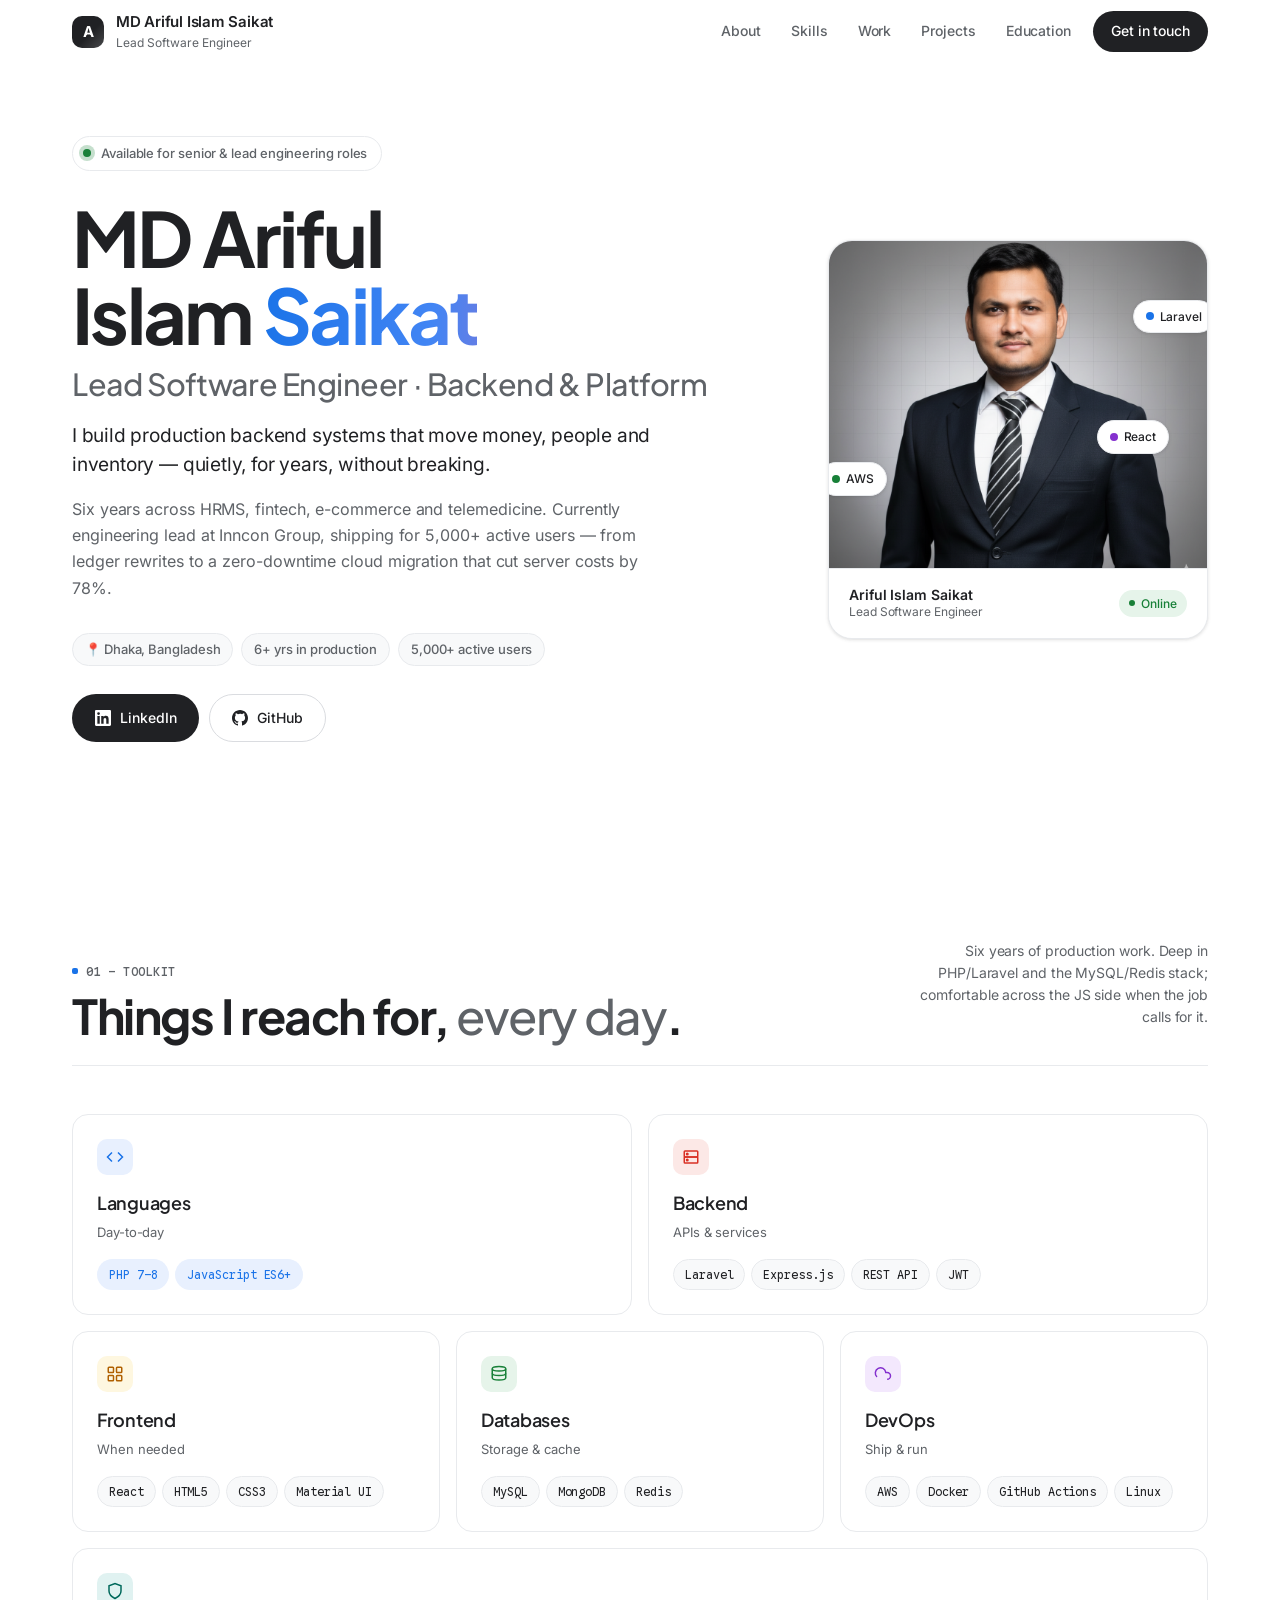
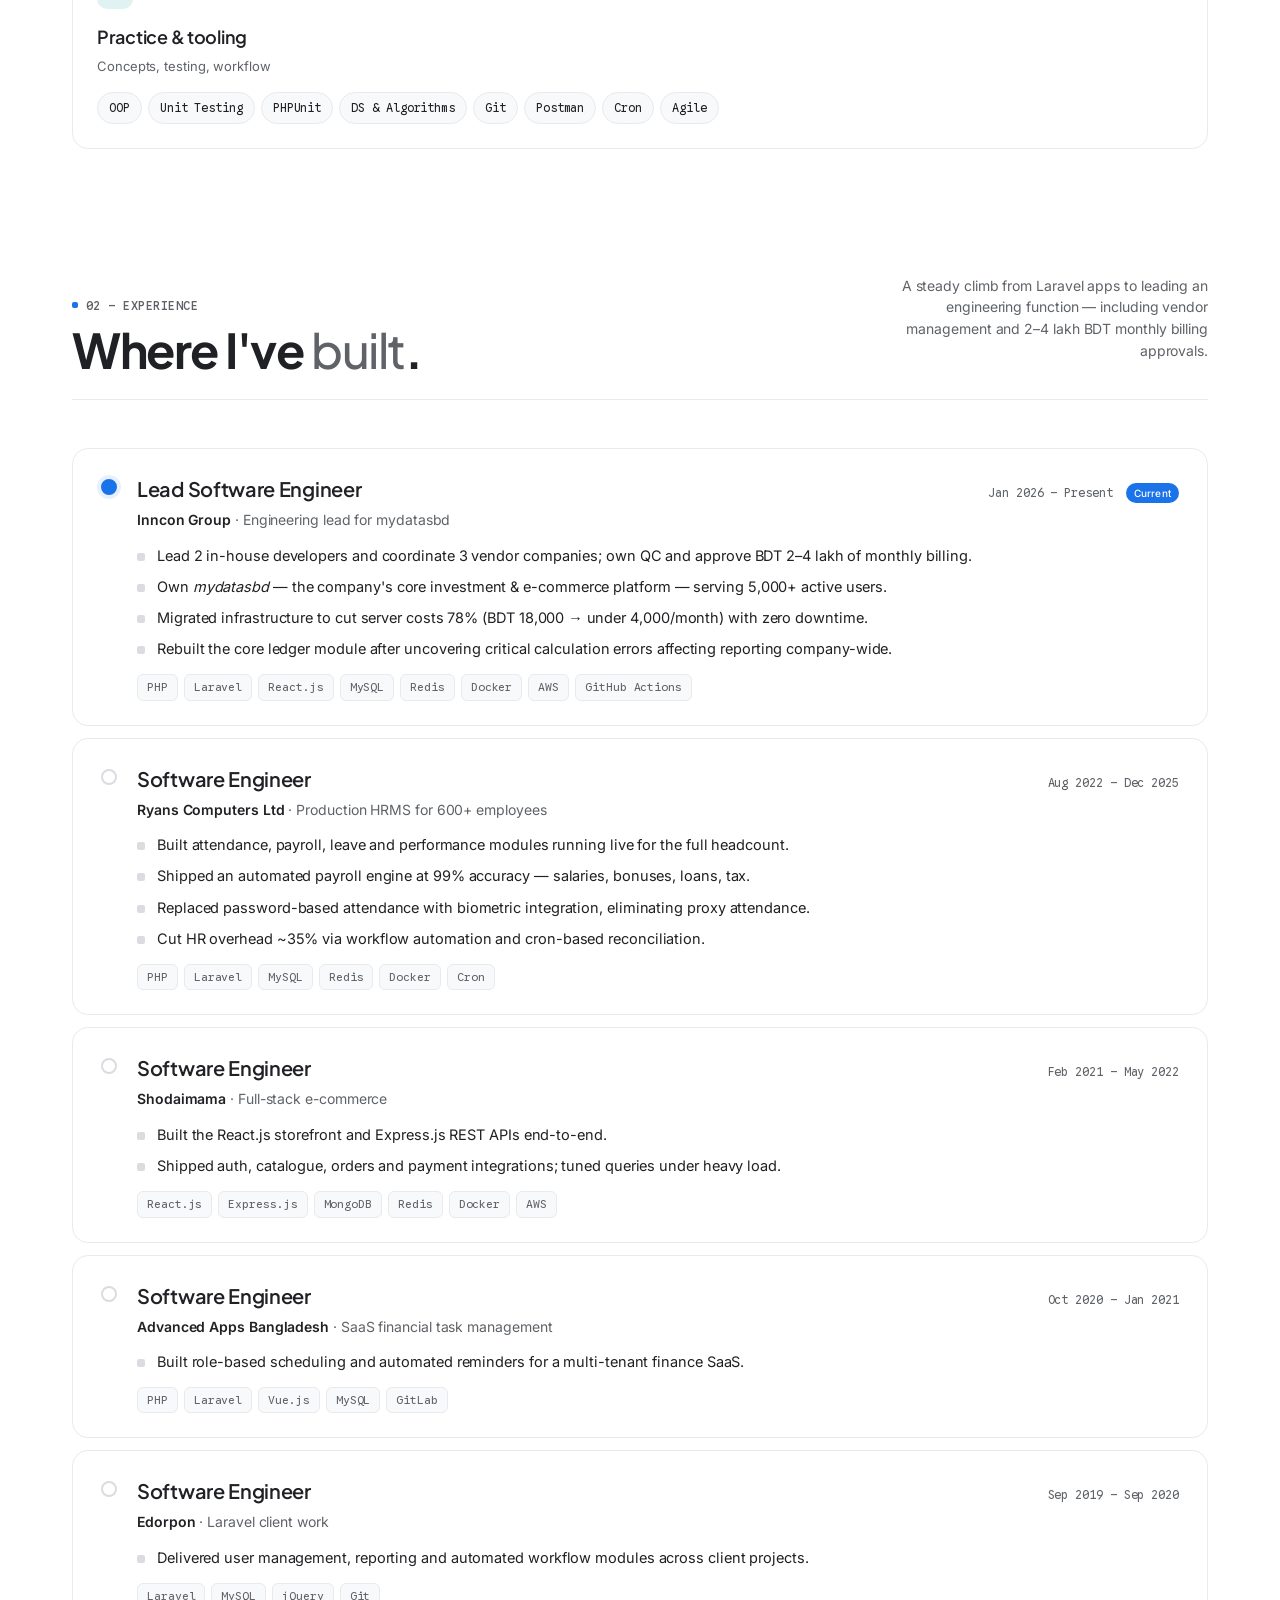
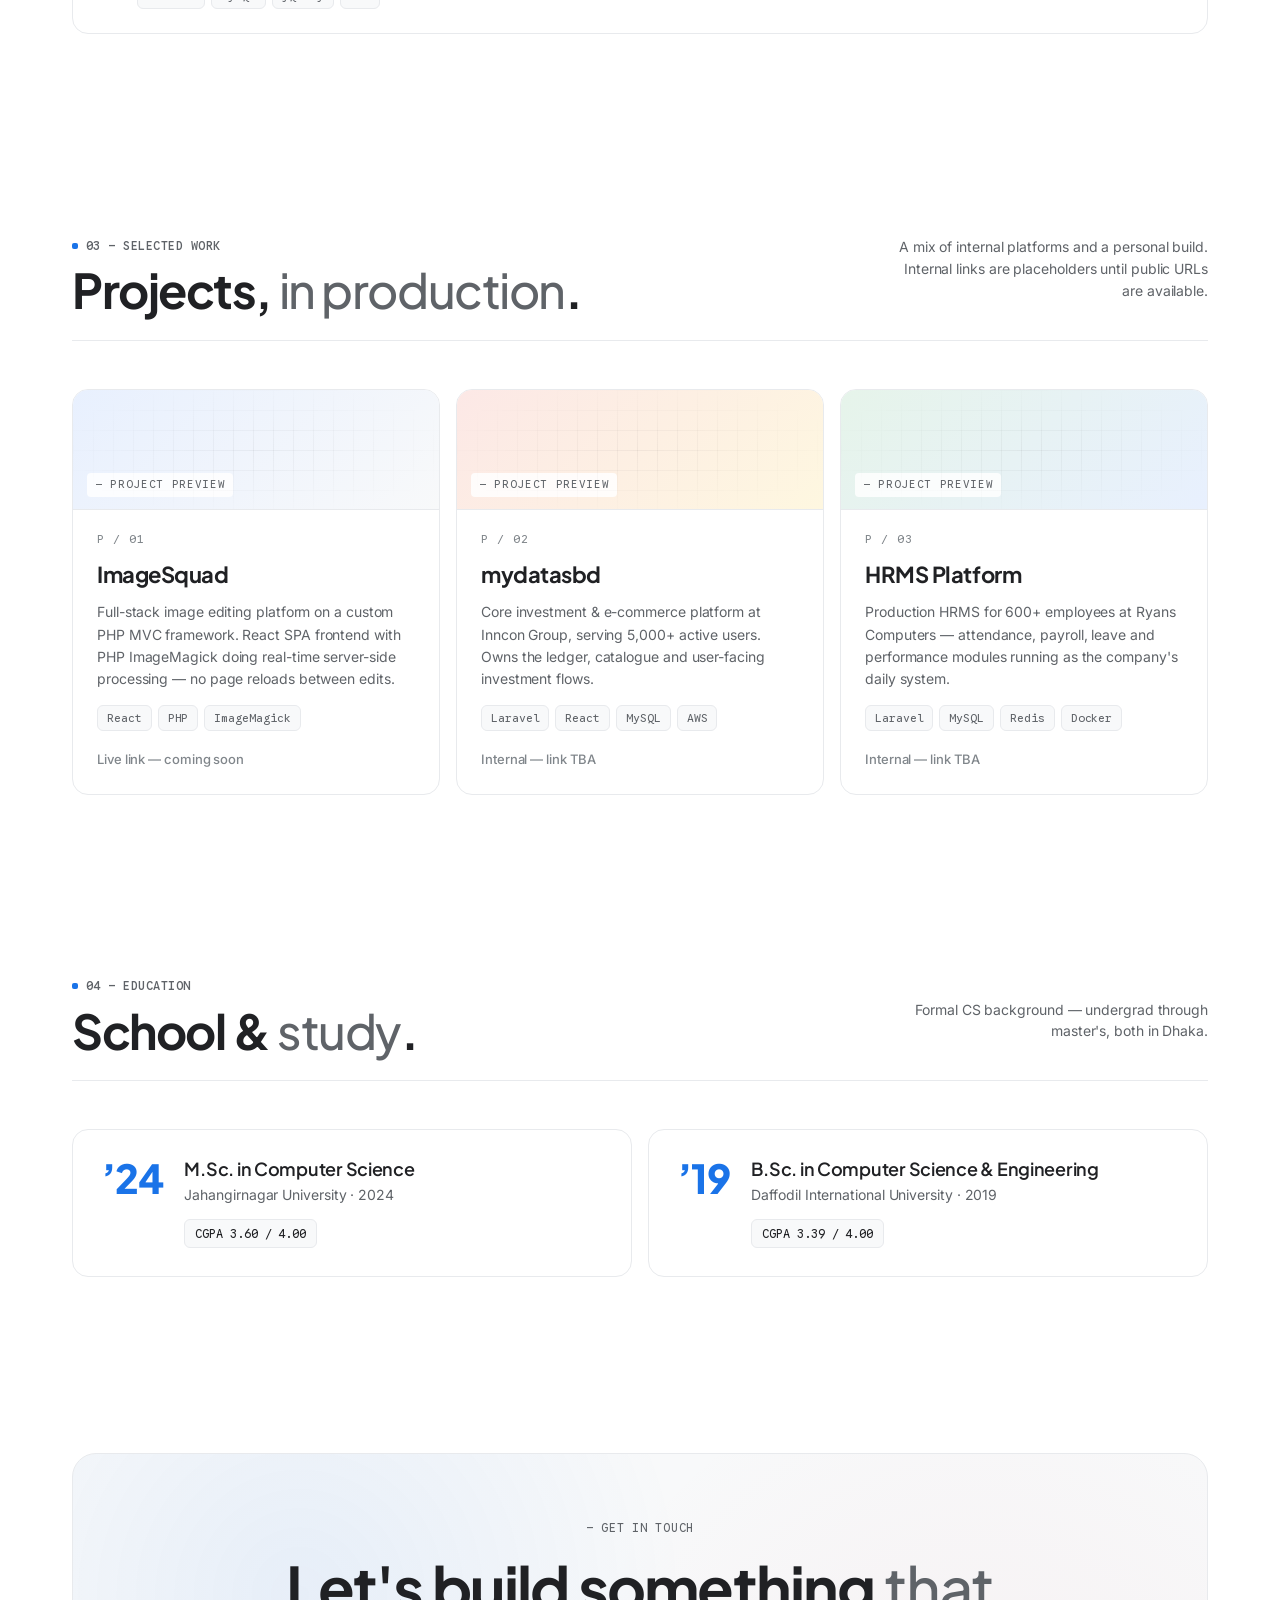
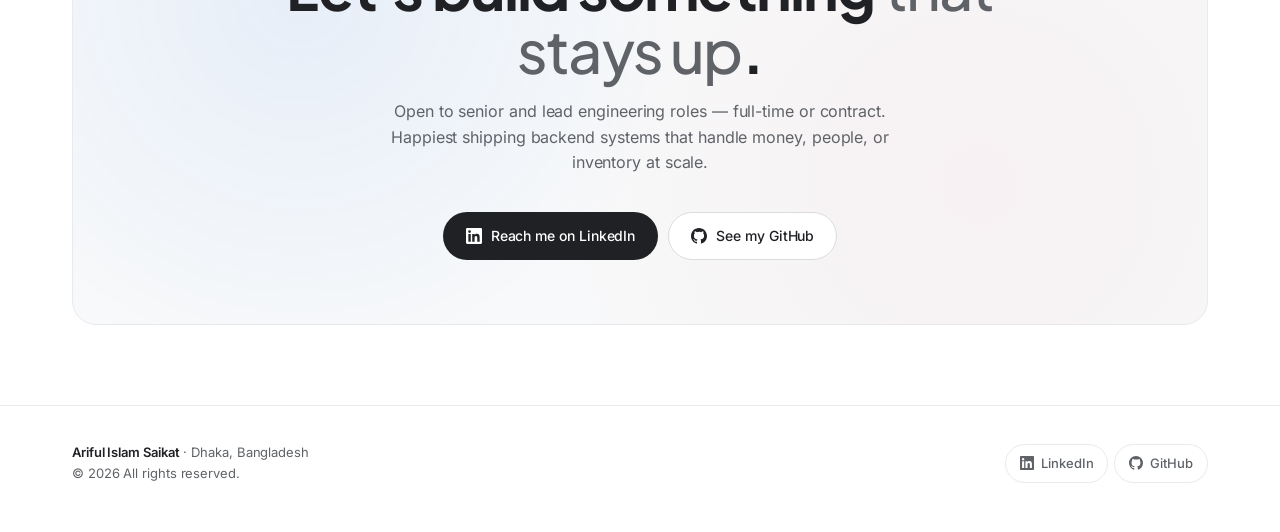
==== commit 83174c01: "Add profile photo" ====
--- a/index.html
+++ b/index.html
@@ -1,170 +1,222 @@
 <!DOCTYPE html>
 <html>
+
 <head>
   <meta charset="utf-8">
   <title>MD Ariful Islam Saikat — Lead Software Engineer</title>
   <style>
-    * { margin: 0; padding: 0; box-sizing: border-box; }
-    body { background: #ffffff; display: flex; align-items: center; justify-content: center; min-height: 100vh; font-family: -apple-system, BlinkMacSystemFont, sans-serif; }
-    #__bundler_loading { position: fixed; bottom: 20px; right: 20px; font: 13px/1.4 -apple-system, BlinkMacSystemFont, sans-serif; color: #666; background: #fff; padding: 8px 14px; border-radius: 8px; box-shadow: 0 1px 4px rgba(0,0,0,0.12); z-index: 10000; }
-    #__bundler_thumbnail { position: fixed; inset: 0; width: 100%; height: 100%; display: flex; align-items: center; justify-content: center; background: #ffffff; z-index: 9999; }
-    #__bundler_thumbnail svg { width: 100%; height: 100%; object-fit: contain; }
-    #__bundler_placeholder { color: #999; font-size: 14px; }
+    * {
+      margin: 0;
+      padding: 0;
+      box-sizing: border-box;
+    }
+
+    body {
+      background: #ffffff;
+      display: flex;
+      align-items: center;
+      justify-content: center;
+      min-height: 100vh;
+      font-family: -apple-system, BlinkMacSystemFont, sans-serif;
+    }
+
+    #__bundler_loading {
+      position: fixed;
+      bottom: 20px;
+      right: 20px;
+      font: 13px/1.4 -apple-system, BlinkMacSystemFont, sans-serif;
+      color: #666;
+      background: #fff;
+      padding: 8px 14px;
+      border-radius: 8px;
+      box-shadow: 0 1px 4px rgba(0, 0, 0, 0.12);
+      z-index: 10000;
+    }
+
+    #__bundler_thumbnail {
+      position: fixed;
+      inset: 0;
+      width: 100%;
+      height: 100%;
+      display: flex;
+      align-items: center;
+      justify-content: center;
+      background: #ffffff;
+      z-index: 9999;
+    }
+
+    #__bundler_thumbnail svg {
+      width: 100%;
+      height: 100%;
+      object-fit: contain;
+    }
+
+    #__bundler_placeholder {
+      color: #999;
+      font-size: 14px;
+    }
   </style>
   <noscript>
-    <style>#__bundler_loading { display: none; }</style>
-    <div style="position:fixed;bottom:12px;left:12px;font:13px/1.4 -apple-system,BlinkMacSystemFont,sans-serif;color:#999;background:rgba(255,255,255,0.9);padding:6px 12px;border-radius:6px;box-shadow:0 1px 4px rgba(0,0,0,0.08);z-index:10000;">
+    <style>
+      #__bundler_loading {
+        display: none;
+      }
+    </style>
+    <div
+      style="position:fixed;bottom:12px;left:12px;font:13px/1.4 -apple-system,BlinkMacSystemFont,sans-serif;color:#999;background:rgba(255,255,255,0.9);padding:6px 12px;border-radius:6px;box-shadow:0 1px 4px rgba(0,0,0,0.08);z-index:10000;">
       This page requires JavaScript to display.
     </div>
   </noscript>
 </head>
+
 <body>
   <div id="__bundler_thumbnail">
-  <svg viewBox="0 0 1200 800" xmlns="http://www.w3.org/2000/svg">
-    <rect width="1200" height="800" fill="#ffffff"></rect>
-    <rect x="380" y="240" width="440" height="320" rx="40" fill="#f8f9fa" stroke="#e8eaed" stroke-width="2"></rect>
-    <text x="600" y="430" font-family="Plus Jakarta Sans, Inter, sans-serif" font-size="180" font-weight="800" fill="#202124" text-anchor="middle" letter-spacing="-8">A<tspan fill="#1a73e8">i</tspan>S</text>
-    <circle cx="820" cy="280" r="10" fill="#1a73e8"></circle>
-    <circle cx="400" cy="520" r="10" fill="#188038"></circle>
-    <circle cx="760" cy="540" r="10" fill="#d93025"></circle>
-  </svg>
-</div>
+    <svg viewBox="0 0 1200 800" xmlns="http://www.w3.org/2000/svg">
+      <rect width="1200" height="800" fill="#ffffff"></rect>
+      <rect x="380" y="240" width="440" height="320" rx="40" fill="#f8f9fa" stroke="#e8eaed" stroke-width="2"></rect>
+      <text x="600" y="430" font-family="Plus Jakarta Sans, Inter, sans-serif" font-size="180" font-weight="800"
+        fill="#202124" text-anchor="middle" letter-spacing="-8">A<tspan fill="#1a73e8">i</tspan>S</text>
+      <circle cx="820" cy="280" r="10" fill="#1a73e8"></circle>
+      <circle cx="400" cy="520" r="10" fill="#188038"></circle>
+      <circle cx="760" cy="540" r="10" fill="#d93025"></circle>
+    </svg>
+  </div>
   <div id="__bundler_loading">Unpacking...</div>
 
   <script>
-    
-document.addEventListener('DOMContentLoaded', async function() {
-  const loading = document.getElementById('__bundler_loading');
-  function setStatus(msg) { if (loading) loading.textContent = msg; }
-
-  // Error sink persists across replaceWith since it's on window, not the DOM.
-  window.addEventListener('error', function(e) {
-    var p = document.body || document.documentElement;
-    var d = document.getElementById('__bundler_err') || p.appendChild(document.createElement('div'));
-    d.id = '__bundler_err';
-    d.style.cssText = 'position:fixed;bottom:12px;left:12px;right:12px;font:12px/1.4 ui-monospace,monospace;background:#2a1215;color:#ff8a80;padding:10px 14px;border-radius:8px;border:1px solid #5c2b2e;z-index:99999;white-space:pre-wrap;max-height:40vh;overflow:auto';
-    d.textContent = (d.textContent ? d.textContent + String.fromCharCode(10) : '') +
-      '[bundle] ' + (e.message || e.type) +
-      (e.filename ? ' (' + e.filename.slice(0, 60) + ':' + e.lineno + ')' : '');
-  }, true);
-
-  try {
-    const manifestEl = document.querySelector('script[type="__bundler/manifest"]');
-    const templateEl = document.querySelector('script[type="__bundler/template"]');
-    if (!manifestEl || !templateEl) {
-      setStatus('Error: missing bundle data');
-      console.error('[bundler] Missing script tags — manifestEl:', !!manifestEl, 'templateEl:', !!templateEl);
-      return;
-    }
-
-    const manifest = JSON.parse(manifestEl.textContent);
-    let template = JSON.parse(templateEl.textContent);
-
-    const uuids = Object.keys(manifest);
-    setStatus('Unpacking ' + uuids.length + ' assets...');
-
-    const blobUrls = {};
-    await Promise.all(uuids.map(async (uuid) => {
-      const entry = manifest[uuid];
+
+    document.addEventListener('DOMContentLoaded', async function () {
+      const loading = document.getElementById('__bundler_loading');
+      function setStatus(msg) { if (loading) loading.textContent = msg; }
+
+      // Error sink persists across replaceWith since it's on window, not the DOM.
+      window.addEventListener('error', function (e) {
+        var p = document.body || document.documentElement;
+        var d = document.getElementById('__bundler_err') || p.appendChild(document.createElement('div'));
+        d.id = '__bundler_err';
+        d.style.cssText = 'position:fixed;bottom:12px;left:12px;right:12px;font:12px/1.4 ui-monospace,monospace;background:#2a1215;color:#ff8a80;padding:10px 14px;border-radius:8px;border:1px solid #5c2b2e;z-index:99999;white-space:pre-wrap;max-height:40vh;overflow:auto';
+        d.textContent = (d.textContent ? d.textContent + String.fromCharCode(10) : '') +
+          '[bundle] ' + (e.message || e.type) +
+          (e.filename ? ' (' + e.filename.slice(0, 60) + ':' + e.lineno + ')' : '');
+      }, true);
+
       try {
-        const binaryStr = atob(entry.data);
-        const bytes = new Uint8Array(binaryStr.length);
-        for (let i = 0; i < binaryStr.length; i++) bytes[i] = binaryStr.charCodeAt(i);
-
-        let finalBytes = bytes;
-        if (entry.compressed) {
-          if (typeof DecompressionStream !== 'undefined') {
-            const ds = new DecompressionStream('gzip');
-            const writer = ds.writable.getWriter();
-            const reader = ds.readable.getReader();
-            writer.write(bytes);
-            writer.close();
-            const chunks = [];
-            let totalLen = 0;
-            while (true) {
-              const { done, value } = await reader.read();
-              if (done) break;
-              chunks.push(value);
-              totalLen += value.length;
+        const manifestEl = document.querySelector('script[type="__bundler/manifest"]');
+        const templateEl = document.querySelector('script[type="__bundler/template"]');
+        if (!manifestEl || !templateEl) {
+          setStatus('Error: missing bundle data');
+          console.error('[bundler] Missing script tags — manifestEl:', !!manifestEl, 'templateEl:', !!templateEl);
+          return;
+        }
+
+        const manifest = JSON.parse(manifestEl.textContent);
+        let template = JSON.parse(templateEl.textContent);
+
+        const uuids = Object.keys(manifest);
+        setStatus('Unpacking ' + uuids.length + ' assets...');
+
+        const blobUrls = {};
+        await Promise.all(uuids.map(async (uuid) => {
+          const entry = manifest[uuid];
+          try {
+            const binaryStr = atob(entry.data);
+            const bytes = new Uint8Array(binaryStr.length);
+            for (let i = 0; i < binaryStr.length; i++) bytes[i] = binaryStr.charCodeAt(i);
+
+            let finalBytes = bytes;
+            if (entry.compressed) {
+              if (typeof DecompressionStream !== 'undefined') {
+                const ds = new DecompressionStream('gzip');
+                const writer = ds.writable.getWriter();
+                const reader = ds.readable.getReader();
+                writer.write(bytes);
+                writer.close();
+                const chunks = [];
+                let totalLen = 0;
+                while (true) {
+                  const { done, value } = await reader.read();
+                  if (done) break;
+                  chunks.push(value);
+                  totalLen += value.length;
+                }
+                finalBytes = new Uint8Array(totalLen);
+                let offset = 0;
+                for (const chunk of chunks) { finalBytes.set(chunk, offset); offset += chunk.length; }
+              } else {
+                console.warn('DecompressionStream not available, asset ' + uuid + ' may not render');
+              }
             }
-            finalBytes = new Uint8Array(totalLen);
-            let offset = 0;
-            for (const chunk of chunks) { finalBytes.set(chunk, offset); offset += chunk.length; }
-          } else {
-            console.warn('DecompressionStream not available, asset ' + uuid + ' may not render');
+
+            blobUrls[uuid] = URL.createObjectURL(new Blob([finalBytes], { type: entry.mime }));
+          } catch (err) {
+            console.error('Failed to decode asset ' + uuid + ':', err);
+            blobUrls[uuid] = URL.createObjectURL(new Blob([], { type: entry.mime }));
           }
-        }
-
-        blobUrls[uuid] = URL.createObjectURL(new Blob([finalBytes], { type: entry.mime }));
+        }));
+
+        const extResEl = document.querySelector('script[type="__bundler/ext_resources"]');
+        const extResources = extResEl ? JSON.parse(extResEl.textContent) : [];
+        const resourceMap = {};
+        for (const entry of extResources) {
+          if (blobUrls[entry.uuid]) resourceMap[entry.id] = blobUrls[entry.uuid];
+        }
+
+        setStatus('Rendering...');
+        for (const uuid of uuids) template = template.split(uuid).join(blobUrls[uuid]);
+
+        // Strip integrity + crossorigin — blob URLs from a file:// document inherit
+        // a null origin, so crossorigin forces a CORS fetch that SRI then rejects.
+        // The manifest bytes are ours; SRI protects against CDN compromise, not this.
+        template = template.replace(/\s+integrity="[^"]*"/gi, '').replace(/\s+crossorigin="[^"]*"/gi, '');
+
+        const resourceScript = '<script>window.__resources = ' +
+          JSON.stringify(resourceMap).split('</' + 'script>').join('<\\/' + 'script>') +
+          ';</' + 'script>';
+        // Inject after <head> so the DOCTYPE stays first; prepending the script
+        // would push the parser into quirks mode. DOMParser always emits a <head>
+        // (synthesizing one if the source HTML omitted it) but may carry
+        // attributes through, so match the full opening tag. slice() rather than
+        // replace() keeps us clear of $-pattern substitution in resourceScript.
+        const headOpen = template.match(/<head[^>]*>/i);
+        if (headOpen) {
+          const i = headOpen.index + headOpen[0].length;
+          template = template.slice(0, i) + resourceScript + template.slice(i);
+        }
+
+        // Parse the template and swap the root element. Scripts inserted via
+        // DOMParser/replaceWith are inert per spec — re-create each with
+        // createElement so they execute, awaiting onload for src scripts to
+        // preserve ordering (React before ReactDOM before Babel before text/babel).
+        const doc = new DOMParser().parseFromString(template, 'text/html');
+        document.documentElement.replaceWith(doc.documentElement);
+        const dead = Array.from(document.scripts);
+        for (const old of dead) {
+          const s = document.createElement('script');
+          for (const a of old.attributes) s.setAttribute(a.name, a.value);
+          s.textContent = old.textContent;
+          // text/babel scripts with a src: fetch and inline. transformScriptTags
+          // does XHR against the src, but blob:null/ from a file:// origin is
+          // silently dropped. Inlining makes it a plain inline babel script,
+          // which transformScriptTags handles unconditionally.
+          if ((s.type === 'text/babel' || s.type === 'text/jsx') && s.src) {
+            const r = await fetch(s.src);
+            s.textContent = await r.text();
+            s.removeAttribute('src');
+          }
+          const p = s.src ? new Promise(function (r) { s.onload = s.onerror = r; }) : null;
+          old.replaceWith(s);
+          if (p) await p;
+        }
+        // Babel standalone auto-transforms type=text/babel on DOMContentLoaded,
+        // which fired before we swapped the document. Trigger manually if present.
+        if (window.Babel && typeof window.Babel.transformScriptTags === 'function') {
+          window.Babel.transformScriptTags();
+        }
       } catch (err) {
-        console.error('Failed to decode asset ' + uuid + ':', err);
-        blobUrls[uuid] = URL.createObjectURL(new Blob([], { type: entry.mime }));
+        setStatus('Error unpacking: ' + err.message);
+        console.error('Bundle unpack error:', err);
       }
-    }));
-
-    const extResEl = document.querySelector('script[type="__bundler/ext_resources"]');
-    const extResources = extResEl ? JSON.parse(extResEl.textContent) : [];
-    const resourceMap = {};
-    for (const entry of extResources) {
-      if (blobUrls[entry.uuid]) resourceMap[entry.id] = blobUrls[entry.uuid];
-    }
-
-    setStatus('Rendering...');
-    for (const uuid of uuids) template = template.split(uuid).join(blobUrls[uuid]);
-
-    // Strip integrity + crossorigin — blob URLs from a file:// document inherit
-    // a null origin, so crossorigin forces a CORS fetch that SRI then rejects.
-    // The manifest bytes are ours; SRI protects against CDN compromise, not this.
-    template = template.replace(/\s+integrity="[^"]*"/gi, '').replace(/\s+crossorigin="[^"]*"/gi, '');
-
-    const resourceScript = '<script>window.__resources = ' +
-      JSON.stringify(resourceMap).split('</' + 'script>').join('<\\/' + 'script>') +
-      ';</' + 'script>';
-    // Inject after <head> so the DOCTYPE stays first; prepending the script
-    // would push the parser into quirks mode. DOMParser always emits a <head>
-    // (synthesizing one if the source HTML omitted it) but may carry
-    // attributes through, so match the full opening tag. slice() rather than
-    // replace() keeps us clear of $-pattern substitution in resourceScript.
-    const headOpen = template.match(/<head[^>]*>/i);
-    if (headOpen) {
-      const i = headOpen.index + headOpen[0].length;
-      template = template.slice(0, i) + resourceScript + template.slice(i);
-    }
-
-    // Parse the template and swap the root element. Scripts inserted via
-    // DOMParser/replaceWith are inert per spec — re-create each with
-    // createElement so they execute, awaiting onload for src scripts to
-    // preserve ordering (React before ReactDOM before Babel before text/babel).
-    const doc = new DOMParser().parseFromString(template, 'text/html');
-    document.documentElement.replaceWith(doc.documentElement);
-    const dead = Array.from(document.scripts);
-    for (const old of dead) {
-      const s = document.createElement('script');
-      for (const a of old.attributes) s.setAttribute(a.name, a.value);
-      s.textContent = old.textContent;
-      // text/babel scripts with a src: fetch and inline. transformScriptTags
-      // does XHR against the src, but blob:null/ from a file:// origin is
-      // silently dropped. Inlining makes it a plain inline babel script,
-      // which transformScriptTags handles unconditionally.
-      if ((s.type === 'text/babel' || s.type === 'text/jsx') && s.src) {
-        const r = await fetch(s.src);
-        s.textContent = await r.text();
-        s.removeAttribute('src');
-      }
-      const p = s.src ? new Promise(function(r) { s.onload = s.onerror = r; }) : null;
-      old.replaceWith(s);
-      if (p) await p;
-    }
-    // Babel standalone auto-transforms type=text/babel on DOMContentLoaded,
-    // which fired before we swapped the document. Trigger manually if present.
-    if (window.Babel && typeof window.Babel.transformScriptTags === 'function') {
-      window.Babel.transformScriptTags();
-    }
-  } catch (err) {
-    setStatus('Error unpacking: ' + err.message);
-    console.error('Bundle unpack error:', err);
-  }
-});
+    });
 
   </script>
 
@@ -177,7 +229,8 @@
   </script>
 
   <script type="__bundler/template">
-"<!DOCTYPE html>\n<html lang=\"en\"><head>\n\n\n<meta charset=\"UTF-8\">\n<meta name=\"viewport\" content=\"width=device-width, initial-scale=1.0\">\n<title>MD Ariful Islam Saikat — Lead Software Engineer<\u002Ftitle>\n\n<link rel=\"preconnect\" href=\"https://fonts.googleapis.com\">\n<link rel=\"preconnect\" href=\"https://fonts.gstatic.com\" crossorigin=\"\">\n<style>/* adlam */\n@font-face {\n  font-family: 'Google Sans Code';\n  font-style: normal;\n  font-weight: 400;\n  font-display: swap;\n  src: url(\"09fa8573-38b9-4e13-bb79-18341dfc2c75\") format('woff2');\n  unicode-range: U+061F, U+0640, U+2015, U+201B, U+2020-2021, U+2030, U+204F, U+25CC, U+2E28-2E29, U+2E41, U+1E900-1E95F;\n}\n/* canadian-aboriginal */\n@font-face {\n  font-family: 'Google Sans Code';\n  font-style: normal;\n  font-weight: 400;\n  font-display: swap;\n  src: url(\"8268ffbd-d5ee-4795-86f5-2643e0226069\") format('woff2');\n  unicode-range: U+02C7, U+02D8-02D9, U+02DB, U+0307, U+1400-167F, U+18B0-18F5, U+25CC, U+11AB0-11ABF;\n}\n/* cherokee */\n@font-face {\n  font-family: 'Google Sans Code';\n  font-style: normal;\n  font-weight: 400;\n  font-display: swap;\n  src: url(\"f375c220-74a2-49f2-8f1b-44c00856c07c\") format('woff2');\n  unicode-range: U+0300-0302, U+0304, U+030B-030C, U+0323-0324, U+0330-0331, U+13A0-13FF, U+AB70-ABBF;\n}\n/* math */\n@font-face {\n  font-family: 'Google Sans Code';\n  font-style: normal;\n  font-weight: 400;\n  font-display: swap;\n  src: url(\"c858affe-11a1-4d77-931b-a9e90906c7dc\") format('woff2');\n  unicode-range: U+0302-0303, U+0305, U+0307-0308, U+0310, U+0312, U+0315, U+031A, U+0326-0327, U+032C, U+032F-0330, U+0332-0333, U+0338, U+033A, U+0346, U+034D, U+0391-03A1, U+03A3-03A9, U+03B1-03C9, U+03D1, U+03D5-03D6, U+03F0-03F1, U+03F4-03F5, U+2016-2017, U+2034-2038, U+203C, U+2040, U+2043, U+2047, U+2050, U+2057, U+205F, U+2070-2071, U+2074-208E, U+2090-209C, U+20D0-20DC, U+20E1, U+20E5-20EF, U+2100-2112, U+2114-2115, U+2117-2121, U+2123-214F, U+2190, U+2192, U+2194-21AE, U+21B0-21E5, U+21F1-21F2, U+21F4-2211, U+2213-2214, U+2216-22FF, U+2308-230B, U+2310, U+2319, U+231C-2321, U+2336-237A, U+237C, U+2395, U+239B-23B7, U+23D0, U+23DC-23E1, U+2474-2475, U+25AF, U+25B3, U+25B7, U+25BD, U+25C1, U+25CA, U+25CC, U+25FB, U+266D-266F, U+27C0-27FF, U+2900-2AFF, U+2B0E-2B11, U+2B30-2B4C, U+2BFE, U+3030, U+FF5B, U+FF5D, U+1D400-1D7FF, U+1EE00-1EEFF;\n}\n/* old-permic */\n@font-face {\n  font-family: 'Google Sans Code';\n  font-style: normal;\n  font-weight: 400;\n  font-display: swap;\n  src: url(\"b197bab9-192f-4aa2-b543-798086d4bf39\") format('woff2');\n  unicode-range: U+0300, U+0306-0308, U+0313, U+0483, U+20DB, U+25CC, U+10350-1037A;\n}\n/* symbols */\n@font-face {\n  font-family: 'Google Sans Code';\n  font-style: normal;\n  font-weight: 400;\n  font-display: swap;\n  src: url(\"cf78908c-3452-448c-af67-813793055845\") format('woff2');\n  unicode-range: U+0001-000C, U+000E-001F, U+007F-009F, U+20DD-20E0, U+20E2-20E4, U+2150-218F, U+2190, U+2192, U+2194-2199, U+21AF, U+21E6-21F0, U+21F3, U+2218-2219, U+2299, U+22C4-22C6, U+2300-243F, U+2440-244A, U+2460-24FF, U+25A0-27BF, U+2800-28FF, U+2921-2922, U+2981, U+29BF, U+29EB, U+2B00-2BFF, U+4DC0-4DFF, U+FFF9-FFFB, U+10140-1018E, U+10190-1019C, U+101A0, U+101D0-101FD, U+102E0-102FB, U+10E60-10E7E, U+1D2C0-1D2D3, U+1D2E0-1D37F, U+1F000-1F0FF, U+1F100-1F1AD, U+1F1E6-1F1FF, U+1F30D-1F30F, U+1F315, U+1F31C, U+1F31E, U+1F320-1F32C, U+1F336, U+1F378, U+1F37D, U+1F382, U+1F393-1F39F, U+1F3A7-1F3A8, U+1F3AC-1F3AF, U+1F3C2, U+1F3C4-1F3C6, U+1F3CA-1F3CE, U+1F3D4-1F3E0, U+1F3ED, U+1F3F1-1F3F3, U+1F3F5-1F3F7, U+1F408, U+1F415, U+1F41F, U+1F426, U+1F43F, U+1F441-1F442, U+1F444, U+1F446-1F449, U+1F44C-1F44E, U+1F453, U+1F46A, U+1F47D, U+1F4A3, U+1F4B0, U+1F4B3, U+1F4B9, U+1F4BB, U+1F4BF, U+1F4C8-1F4CB, U+1F4D6, U+1F4DA, U+1F4DF, U+1F4E3-1F4E6, U+1F4EA-1F4ED, U+1F4F7, U+1F4F9-1F4FB, U+1F4FD-1F4FE, U+1F503, U+1F507-1F50B, U+1F50D, U+1F512-1F513, U+1F53E-1F54A, U+1F54F-1F5FA, U+1F610, U+1F650-1F67F, U+1F687, U+1F68D, U+1F691, U+1F694, U+1F698, U+1F6AD, U+1F6B2, U+1F6B9-1F6BA, U+1F6BC, U+1F6C6-1F6CF, U+1F6D3-1F6D7, U+1F6E0-1F6EA, U+1F6F0-1F6F3, U+1F6F7-1F6FC, U+1F700-1F7FF, U+1F800-1F80B, U+1F810-1F847, U+1F850-1F859, U+1F860-1F887, U+1F890-1F8AD, U+1F8B0-1F8BB, U+1F8C0-1F8C1, U+1F900-1F90B, U+1F93B, U+1F946, U+1F984, U+1F996, U+1F9E9, U+1FA00-1FA6F, U+1FA70-1FA7C, U+1FA80-1FA89, U+1FA8F-1FAC6, U+1FACE-1FADC, U+1FADF-1FAE9, U+1FAF0-1FAF8, U+1FB00-1FBFF;\n}\n/* symbols2 */\n@font-face {\n  font-family: 'Google Sans Code';\n  font-style: normal;\n  font-weight: 400;\n  font-display: swap;\n  src: url(\"9afa4963-a819-4896-9e51-7a5a2e0ae2d4\") format('woff2');\n  unicode-range: U+2000-2001, U+2004-2008, U+200A, U+23B8-23BD, U+2500-259F;\n}\n/* syriac */\n@font-face {\n  font-family: 'Google Sans Code';\n  font-style: normal;\n  font-weight: 400;\n  font-display: swap;\n  src: url(\"1489d865-686a-46ce-9e49-ae5040054966\") format('woff2');\n  unicode-range: U+0303-0304, U+0307-0308, U+030A, U+0320, U+0323-0325, U+032D-032E, U+0330-0331, U+060C, U+061B-061C, U+061F, U+0621, U+0640, U+064B-0655, U+0660-066C, U+0670, U+0700-074F, U+0860-086A, U+1DF8, U+1DFA, U+200C-200F, U+25CC, U+2670-2671;\n}\n/* vietnamese */\n@font-face {\n  font-family: 'Google Sans Code';\n  font-style: normal;\n  font-weight: 400;\n  font-display: swap;\n  src: url(\"848d9c18-de9b-4707-ad4d-18c7861c92dc\") format('woff2');\n  unicode-range: U+0102-0103, U+0110-0111, U+0128-0129, U+0168-0169, U+01A0-01A1, U+01AF-01B0, U+0300-0301, U+0303-0304, U+0308-0309, U+0323, U+0329, U+1EA0-1EF9, U+20AB;\n}\n/* latin-ext */\n@font-face {\n  font-family: 'Google Sans Code';\n  font-style: normal;\n  font-weight: 400;\n  font-display: swap;\n  src: url(\"976eafff-5cc4-4e39-9a03-36d516fe7c4f\") format('woff2');\n  unicode-range: U+0100-02BA, U+02BD-02C5, U+02C7-02CC, U+02CE-02D7, U+02DD-02FF, U+0304, U+0308, U+0329, U+1D00-1DBF, U+1E00-1E9F, U+1EF2-1EFF, U+2020, U+20A0-20AB, U+20AD-20C0, U+2113, U+2C60-2C7F, U+A720-A7FF;\n}\n/* latin */\n@font-face {\n  font-family: 'Google Sans Code';\n  font-style: normal;\n  font-weight: 400;\n  font-display: swap;\n  src: url(\"b33673e9-6648-4ff7-8dac-57cab7ef4304\") format('woff2');\n  unicode-range: U+0000-00FF, U+0131, U+0152-0153, U+02BB-02BC, U+02C6, U+02DA, U+02DC, U+0304, U+0308, U+0329, U+2000-206F, U+20AC, U+2122, U+2191, U+2193, U+2212, U+2215, U+FEFF, U+FFFD;\n}\n/* adlam */\n@font-face {\n  font-family: 'Google Sans Code';\n  font-style: normal;\n  font-weight: 500;\n  font-display: swap;\n  src: url(\"09fa8573-38b9-4e13-bb79-18341dfc2c75\") format('woff2');\n  unicode-range: U+061F, U+0640, U+2015, U+201B, U+2020-2021, U+2030, U+204F, U+25CC, U+2E28-2E29, U+2E41, U+1E900-1E95F;\n}\n/* canadian-aboriginal */\n@font-face {\n  font-family: 'Google Sans Code';\n  font-style: normal;\n  font-weight: 500;\n  font-display: swap;\n  src: url(\"8268ffbd-d5ee-4795-86f5-2643e0226069\") format('woff2');\n  unicode-range: U+02C7, U+02D8-02D9, U+02DB, U+0307, U+1400-167F, U+18B0-18F5, U+25CC, U+11AB0-11ABF;\n}\n/* cherokee */\n@font-face {\n  font-family: 'Google Sans Code';\n  font-style: normal;\n  font-weight: 500;\n  font-display: swap;\n  src: url(\"f375c220-74a2-49f2-8f1b-44c00856c07c\") format('woff2');\n  unicode-range: U+0300-0302, U+0304, U+030B-030C, U+0323-0324, U+0330-0331, U+13A0-13FF, U+AB70-ABBF;\n}\n/* math */\n@font-face {\n  font-family: 'Google Sans Code';\n  font-style: normal;\n  font-weight: 500;\n  font-display: swap;\n  src: url(\"c858affe-11a1-4d77-931b-a9e90906c7dc\") format('woff2');\n  unicode-range: U+0302-0303, U+0305, U+0307-0308, U+0310, U+0312, U+0315, U+031A, U+0326-0327, U+032C, U+032F-0330, U+0332-0333, U+0338, U+033A, U+0346, U+034D, U+0391-03A1, U+03A3-03A9, U+03B1-03C9, U+03D1, U+03D5-03D6, U+03F0-03F1, U+03F4-03F5, U+2016-2017, U+2034-2038, U+203C, U+2040, U+2043, U+2047, U+2050, U+2057, U+205F, U+2070-2071, U+2074-208E, U+2090-209C, U+20D0-20DC, U+20E1, U+20E5-20EF, U+2100-2112, U+2114-2115, U+2117-2121, U+2123-214F, U+2190, U+2192, U+2194-21AE, U+21B0-21E5, U+21F1-21F2, U+21F4-2211, U+2213-2214, U+2216-22FF, U+2308-230B, U+2310, U+2319, U+231C-2321, U+2336-237A, U+237C, U+2395, U+239B-23B7, U+23D0, U+23DC-23E1, U+2474-2475, U+25AF, U+25B3, U+25B7, U+25BD, U+25C1, U+25CA, U+25CC, U+25FB, U+266D-266F, U+27C0-27FF, U+2900-2AFF, U+2B0E-2B11, U+2B30-2B4C, U+2BFE, U+3030, U+FF5B, U+FF5D, U+1D400-1D7FF, U+1EE00-1EEFF;\n}\n/* old-permic */\n@font-face {\n  font-family: 'Google Sans Code';\n  font-style: normal;\n  font-weight: 500;\n  font-display: swap;\n  src: url(\"b197bab9-192f-4aa2-b543-798086d4bf39\") format('woff2');\n  unicode-range: U+0300, U+0306-0308, U+0313, U+0483, U+20DB, U+25CC, U+10350-1037A;\n}\n/* symbols */\n@font-face {\n  font-family: 'Google Sans Code';\n  font-style: normal;\n  font-weight: 500;\n  font-display: swap;\n  src: url(\"cf78908c-3452-448c-af67-813793055845\") format('woff2');\n  unicode-range: U+0001-000C, U+000E-001F, U+007F-009F, U+20DD-20E0, U+20E2-20E4, U+2150-218F, U+2190, U+2192, U+2194-2199, U+21AF, U+21E6-21F0, U+21F3, U+2218-2219, U+2299, U+22C4-22C6, U+2300-243F, U+2440-244A, U+2460-24FF, U+25A0-27BF, U+2800-28FF, U+2921-2922, U+2981, U+29BF, U+29EB, U+2B00-2BFF, U+4DC0-4DFF, U+FFF9-FFFB, U+10140-1018E, U+10190-1019C, U+101A0, U+101D0-101FD, U+102E0-102FB, U+10E60-10E7E, U+1D2C0-1D2D3, U+1D2E0-1D37F, U+1F000-1F0FF, U+1F100-1F1AD, U+1F1E6-1F1FF, U+1F30D-1F30F, U+1F315, U+1F31C, U+1F31E, U+1F320-1F32C, U+1F336, U+1F378, U+1F37D, U+1F382, U+1F393-1F39F, U+1F3A7-1F3A8, U+1F3AC-1F3AF, U+1F3C2, U+1F3C4-1F3C6, U+1F3CA-1F3CE, U+1F3D4-1F3E0, U+1F3ED, U+1F3F1-1F3F3, U+1F3F5-1F3F7, U+1F408, U+1F415, U+1F41F, U+1F426, U+1F43F, U+1F441-1F442, U+1F444, U+1F446-1F449, U+1F44C-1F44E, U+1F453, U+1F46A, U+1F47D, U+1F4A3, U+1F4B0, U+1F4B3, U+1F4B9, U+1F4BB, U+1F4BF, U+1F4C8-1F4CB, U+1F4D6, U+1F4DA, U+1F4DF, U+1F4E3-1F4E6, U+1F4EA-1F4ED, U+1F4F7, U+1F4F9-1F4FB, U+1F4FD-1F4FE, U+1F503, U+1F507-1F50B, U+1F50D, U+1F512-1F513, U+1F53E-1F54A, U+1F54F-1F5FA, U+1F610, U+1F650-1F67F, U+1F687, U+1F68D, U+1F691, U+1F694, U+1F698, U+1F6AD, U+1F6B2, U+1F6B9-1F6BA, U+1F6BC, U+1F6C6-1F6CF, U+1F6D3-1F6D7, U+1F6E0-1F6EA, U+1F6F0-1F6F3, U+1F6F7-1F6FC, U+1F700-1F7FF, U+1F800-1F80B, U+1F810-1F847, U+1F850-1F859, U+1F860-1F887, U+1F890-1F8AD, U+1F8B0-1F8BB, U+1F8C0-1F8C1, U+1F900-1F90B, U+1F93B, U+1F946, U+1F984, U+1F996, U+1F9E9, U+1FA00-1FA6F, U+1FA70-1FA7C, U+1FA80-1FA89, U+1FA8F-1FAC6, U+1FACE-1FADC, U+1FADF-1FAE9, U+1FAF0-1FAF8, U+1FB00-1FBFF;\n}\n/* symbols2 */\n@font-face {\n  font-family: 'Google Sans Code';\n  font-style: normal;\n  font-weight: 500;\n  font-display: swap;\n  src: url(\"9afa4963-a819-4896-9e51-7a5a2e0ae2d4\") format('woff2');\n  unicode-range: U+2000-2001, U+2004-2008, U+200A, U+23B8-23BD, U+2500-259F;\n}\n/* syriac */\n@font-face {\n  font-family: 'Google Sans Code';\n  font-style: normal;\n  font-weight: 500;\n  font-display: swap;\n  src: url(\"1489d865-686a-46ce-9e49-ae5040054966\") format('woff2');\n  unicode-range: U+0303-0304, U+0307-0308, U+030A, U+0320, U+0323-0325, U+032D-032E, U+0330-0331, U+060C, U+061B-061C, U+061F, U+0621, U+0640, U+064B-0655, U+0660-066C, U+0670, U+0700-074F, U+0860-086A, U+1DF8, U+1DFA, U+200C-200F, U+25CC, U+2670-2671;\n}\n/* vietnamese */\n@font-face {\n  font-family: 'Google Sans Code';\n  font-style: normal;\n  font-weight: 500;\n  font-display: swap;\n  src: url(\"848d9c18-de9b-4707-ad4d-18c7861c92dc\") format('woff2');\n  unicode-range: U+0102-0103, U+0110-0111, U+0128-0129, U+0168-0169, U+01A0-01A1, U+01AF-01B0, U+0300-0301, U+0303-0304, U+0308-0309, U+0323, U+0329, U+1EA0-1EF9, U+20AB;\n}\n/* latin-ext */\n@font-face {\n  font-family: 'Google Sans Code';\n  font-style: normal;\n  font-weight: 500;\n  font-display: swap;\n  src: url(\"976eafff-5cc4-4e39-9a03-36d516fe7c4f\") format('woff2');\n  unicode-range: U+0100-02BA, U+02BD-02C5, U+02C7-02CC, U+02CE-02D7, U+02DD-02FF, U+0304, U+0308, U+0329, U+1D00-1DBF, U+1E00-1E9F, U+1EF2-1EFF, U+2020, U+20A0-20AB, U+20AD-20C0, U+2113, U+2C60-2C7F, U+A720-A7FF;\n}\n/* latin */\n@font-face {\n  font-family: 'Google Sans Code';\n  font-style: normal;\n  font-weight: 500;\n  font-display: swap;\n  src: url(\"b33673e9-6648-4ff7-8dac-57cab7ef4304\") format('woff2');\n  unicode-range: U+0000-00FF, U+0131, U+0152-0153, U+02BB-02BC, U+02C6, U+02DA, U+02DC, U+0304, U+0308, U+0329, U+2000-206F, U+20AC, U+2122, U+2191, U+2193, U+2212, U+2215, U+FEFF, U+FFFD;\n}\n/* cyrillic-ext */\n@font-face {\n  font-family: 'Inter';\n  font-style: normal;\n  font-weight: 300;\n  font-display: swap;\n  src: url(\"4cf4e1a7-5ac6-4ba7-8e42-aec68e84a75b\") format('woff2');\n  unicode-range: U+0460-052F, U+1C80-1C8A, U+20B4, U+2DE0-2DFF, U+A640-A69F, U+FE2E-FE2F;\n}\n/* cyrillic */\n@font-face {\n  font-family: 'Inter';\n  font-style: normal;\n  font-weight: 300;\n  font-display: swap;\n  src: url(\"57d81b67-3589-4187-bc67-18d9f2baf653\") format('woff2');\n  unicode-range: U+0301, U+0400-045F, U+0490-0491, U+04B0-04B1, U+2116;\n}\n/* greek-ext */\n@font-face {\n  font-family: 'Inter';\n  font-style: normal;\n  font-weight: 300;\n  font-display: swap;\n  src: url(\"e24fafb4-7652-4618-8558-c2fb3de7982b\") format('woff2');\n  unicode-range: U+1F00-1FFF;\n}\n/* greek */\n@font-face {\n  font-family: 'Inter';\n  font-style: normal;\n  font-weight: 300;\n  font-display: swap;\n  src: url(\"4415156b-0559-4833-a72e-5fb4c9f90361\") format('woff2');\n  unicode-range: U+0370-0377, U+037A-037F, U+0384-038A, U+038C, U+038E-03A1, U+03A3-03FF;\n}\n/* vietnamese */\n@font-face {\n  font-family: 'Inter';\n  font-style: normal;\n  font-weight: 300;\n  font-display: swap;\n  src: url(\"ecb7e3fe-7042-4b80-b5bd-9f34b0386e84\") format('woff2');\n  unicode-range: U+0102-0103, U+0110-0111, U+0128-0129, U+0168-0169, U+01A0-01A1, U+01AF-01B0, U+0300-0301, U+0303-0304, U+0308-0309, U+0323, U+0329, U+1EA0-1EF9, U+20AB;\n}\n/* latin-ext */\n@font-face {\n  font-family: 'Inter';\n  font-style: normal;\n  font-weight: 300;\n  font-display: swap;\n  src: url(\"a1f58a36-1328-4c5b-9fac-036f833c3d27\") format('woff2');\n  unicode-range: U+0100-02BA, U+02BD-02C5, U+02C7-02CC, U+02CE-02D7, U+02DD-02FF, U+0304, U+0308, U+0329, U+1D00-1DBF, U+1E00-1E9F, U+1EF2-1EFF, U+2020, U+20A0-20AB, U+20AD-20C0, U+2113, U+2C60-2C7F, U+A720-A7FF;\n}\n/* latin */\n@font-face {\n  font-family: 'Inter';\n  font-style: normal;\n  font-weight: 300;\n  font-display: swap;\n  src: url(\"f9599ff6-dadf-45d4-a41c-871b7da389d3\") format('woff2');\n  unicode-range: U+0000-00FF, U+0131, U+0152-0153, U+02BB-02BC, U+02C6, U+02DA, U+02DC, U+0304, U+0308, U+0329, U+2000-206F, U+20AC, U+2122, U+2191, U+2193, U+2212, U+2215, U+FEFF, U+FFFD;\n}\n/* cyrillic-ext */\n@font-face {\n  font-family: 'Inter';\n  font-style: normal;\n  font-weight: 400;\n  font-display: swap;\n  src: url(\"4cf4e1a7-5ac6-4ba7-8e42-aec68e84a75b\") format('woff2');\n  unicode-range: U+0460-052F, U+1C80-1C8A, U+20B4, U+2DE0-2DFF, U+A640-A69F, U+FE2E-FE2F;\n}\n/* cyrillic */\n@font-face {\n  font-family: 'Inter';\n  font-style: normal;\n  font-weight: 400;\n  font-display: swap;\n  src: url(\"57d81b67-3589-4187-bc67-18d9f2baf653\") format('woff2');\n  unicode-range: U+0301, U+0400-045F, U+0490-0491, U+04B0-04B1, U+2116;\n}\n/* greek-ext */\n@font-face {\n  font-family: 'Inter';\n  font-style: normal;\n  font-weight: 400;\n  font-display: swap;\n  src: url(\"e24fafb4-7652-4618-8558-c2fb3de7982b\") format('woff2');\n  unicode-range: U+1F00-1FFF;\n}\n/* greek */\n@font-face {\n  font-family: 'Inter';\n  font-style: normal;\n  font-weight: 400;\n  font-display: swap;\n  src: url(\"4415156b-0559-4833-a72e-5fb4c9f90361\") format('woff2');\n  unicode-range: U+0370-0377, U+037A-037F, U+0384-038A, U+038C, U+038E-03A1, U+03A3-03FF;\n}\n/* vietnamese */\n@font-face {\n  font-family: 'Inter';\n  font-style: normal;\n  font-weight: 400;\n  font-display: swap;\n  src: url(\"ecb7e3fe-7042-4b80-b5bd-9f34b0386e84\") format('woff2');\n  unicode-range: U+0102-0103, U+0110-0111, U+0128-0129, U+0168-0169, U+01A0-01A1, U+01AF-01B0, U+0300-0301, U+0303-0304, U+0308-0309, U+0323, U+0329, U+1EA0-1EF9, U+20AB;\n}\n/* latin-ext */\n@font-face {\n  font-family: 'Inter';\n  font-style: normal;\n  font-weight: 400;\n  font-display: swap;\n  src: url(\"a1f58a36-1328-4c5b-9fac-036f833c3d27\") format('woff2');\n  unicode-range: U+0100-02BA, U+02BD-02C5, U+02C7-02CC, U+02CE-02D7, U+02DD-02FF, U+0304, U+0308, U+0329, U+1D00-1DBF, U+1E00-1E9F, U+1EF2-1EFF, U+2020, U+20A0-20AB, U+20AD-20C0, U+2113, U+2C60-2C7F, U+A720-A7FF;\n}\n/* latin */\n@font-face {\n  font-family: 'Inter';\n  font-style: normal;\n  font-weight: 400;\n  font-display: swap;\n  src: url(\"f9599ff6-dadf-45d4-a41c-871b7da389d3\") format('woff2');\n  unicode-range: U+0000-00FF, U+0131, U+0152-0153, U+02BB-02BC, U+02C6, U+02DA, U+02DC, U+0304, U+0308, U+0329, U+2000-206F, U+20AC, U+2122, U+2191, U+2193, U+2212, U+2215, U+FEFF, U+FFFD;\n}\n/* cyrillic-ext */\n@font-face {\n  font-family: 'Inter';\n  font-style: normal;\n  font-weight: 500;\n  font-display: swap;\n  src: url(\"4cf4e1a7-5ac6-4ba7-8e42-aec68e84a75b\") format('woff2');\n  unicode-range: U+0460-052F, U+1C80-1C8A, U+20B4, U+2DE0-2DFF, U+A640-A69F, U+FE2E-FE2F;\n}\n/* cyrillic */\n@font-face {\n  font-family: 'Inter';\n  font-style: normal;\n  font-weight: 500;\n  font-display: swap;\n  src: url(\"57d81b67-3589-4187-bc67-18d9f2baf653\") format('woff2');\n  unicode-range: U+0301, U+0400-045F, U+0490-0491, U+04B0-04B1, U+2116;\n}\n/* greek-ext */\n@font-face {\n  font-family: 'Inter';\n  font-style: normal;\n  font-weight: 500;\n  font-display: swap;\n  src: url(\"e24fafb4-7652-4618-8558-c2fb3de7982b\") format('woff2');\n  unicode-range: U+1F00-1FFF;\n}\n/* greek */\n@font-face {\n  font-family: 'Inter';\n  font-style: normal;\n  font-weight: 500;\n  font-display: swap;\n  src: url(\"4415156b-0559-4833-a72e-5fb4c9f90361\") format('woff2');\n  unicode-range: U+0370-0377, U+037A-037F, U+0384-038A, U+038C, U+038E-03A1, U+03A3-03FF;\n}\n/* vietnamese */\n@font-face {\n  font-family: 'Inter';\n  font-style: normal;\n  font-weight: 500;\n  font-display: swap;\n  src: url(\"ecb7e3fe-7042-4b80-b5bd-9f34b0386e84\") format('woff2');\n  unicode-range: U+0102-0103, U+0110-0111, U+0128-0129, U+0168-0169, U+01A0-01A1, U+01AF-01B0, U+0300-0301, U+0303-0304, U+0308-0309, U+0323, U+0329, U+1EA0-1EF9, U+20AB;\n}\n/* latin-ext */\n@font-face {\n  font-family: 'Inter';\n  font-style: normal;\n  font-weight: 500;\n  font-display: swap;\n  src: url(\"a1f58a36-1328-4c5b-9fac-036f833c3d27\") format('woff2');\n  unicode-range: U+0100-02BA, U+02BD-02C5, U+02C7-02CC, U+02CE-02D7, U+02DD-02FF, U+0304, U+0308, U+0329, U+1D00-1DBF, U+1E00-1E9F, U+1EF2-1EFF, U+2020, U+20A0-20AB, U+20AD-20C0, U+2113, U+2C60-2C7F, U+A720-A7FF;\n}\n/* latin */\n@font-face {\n  font-family: 'Inter';\n  font-style: normal;\n  font-weight: 500;\n  font-display: swap;\n  src: url(\"f9599ff6-dadf-45d4-a41c-871b7da389d3\") format('woff2');\n  unicode-range: U+0000-00FF, U+0131, U+0152-0153, U+02BB-02BC, U+02C6, U+02DA, U+02DC, U+0304, U+0308, U+0329, U+2000-206F, U+20AC, U+2122, U+2191, U+2193, U+2212, U+2215, U+FEFF, U+FFFD;\n}\n/* cyrillic-ext */\n@font-face {\n  font-family: 'Inter';\n  font-style: normal;\n  font-weight: 600;\n  font-display: swap;\n  src: url(\"4cf4e1a7-5ac6-4ba7-8e42-aec68e84a75b\") format('woff2');\n  unicode-range: U+0460-052F, U+1C80-1C8A, U+20B4, U+2DE0-2DFF, U+A640-A69F, U+FE2E-FE2F;\n}\n/* cyrillic */\n@font-face {\n  font-family: 'Inter';\n  font-style: normal;\n  font-weight: 600;\n  font-display: swap;\n  src: url(\"57d81b67-3589-4187-bc67-18d9f2baf653\") format('woff2');\n  unicode-range: U+0301, U+0400-045F, U+0490-0491, U+04B0-04B1, U+2116;\n}\n/* greek-ext */\n@font-face {\n  font-family: 'Inter';\n  font-style: normal;\n  font-weight: 600;\n  font-display: swap;\n  src: url(\"e24fafb4-7652-4618-8558-c2fb3de7982b\") format('woff2');\n  unicode-range: U+1F00-1FFF;\n}\n/* greek */\n@font-face {\n  font-family: 'Inter';\n  font-style: normal;\n  font-weight: 600;\n  font-display: swap;\n  src: url(\"4415156b-0559-4833-a72e-5fb4c9f90361\") format('woff2');\n  unicode-range: U+0370-0377, U+037A-037F, U+0384-038A, U+038C, U+038E-03A1, U+03A3-03FF;\n}\n/* vietnamese */\n@font-face {\n  font-family: 'Inter';\n  font-style: normal;\n  font-weight: 600;\n  font-display: swap;\n  src: url(\"ecb7e3fe-7042-4b80-b5bd-9f34b0386e84\") format('woff2');\n  unicode-range: U+0102-0103, U+0110-0111, U+0128-0129, U+0168-0169, U+01A0-01A1, U+01AF-01B0, U+0300-0301, U+0303-0304, U+0308-0309, U+0323, U+0329, U+1EA0-1EF9, U+20AB;\n}\n/* latin-ext */\n@font-face {\n  font-family: 'Inter';\n  font-style: normal;\n  font-weight: 600;\n  font-display: swap;\n  src: url(\"a1f58a36-1328-4c5b-9fac-036f833c3d27\") format('woff2');\n  unicode-range: U+0100-02BA, U+02BD-02C5, U+02C7-02CC, U+02CE-02D7, U+02DD-02FF, U+0304, U+0308, U+0329, U+1D00-1DBF, U+1E00-1E9F, U+1EF2-1EFF, U+2020, U+20A0-20AB, U+20AD-20C0, U+2113, U+2C60-2C7F, U+A720-A7FF;\n}\n/* latin */\n@font-face {\n  font-family: 'Inter';\n  font-style: normal;\n  font-weight: 600;\n  font-display: swap;\n  src: url(\"f9599ff6-dadf-45d4-a41c-871b7da389d3\") format('woff2');\n  unicode-range: U+0000-00FF, U+0131, U+0152-0153, U+02BB-02BC, U+02C6, U+02DA, U+02DC, U+0304, U+0308, U+0329, U+2000-206F, U+20AC, U+2122, U+2191, U+2193, U+2212, U+2215, U+FEFF, U+FFFD;\n}\n/* cyrillic-ext */\n@font-face {\n  font-family: 'Inter';\n  font-style: normal;\n  font-weight: 700;\n  font-display: swap;\n  src: url(\"4cf4e1a7-5ac6-4ba7-8e42-aec68e84a75b\") format('woff2');\n  unicode-range: U+0460-052F, U+1C80-1C8A, U+20B4, U+2DE0-2DFF, U+A640-A69F, U+FE2E-FE2F;\n}\n/* cyrillic */\n@font-face {\n  font-family: 'Inter';\n  font-style: normal;\n  font-weight: 700;\n  font-display: swap;\n  src: url(\"57d81b67-3589-4187-bc67-18d9f2baf653\") format('woff2');\n  unicode-range: U+0301, U+0400-045F, U+0490-0491, U+04B0-04B1, U+2116;\n}\n/* greek-ext */\n@font-face {\n  font-family: 'Inter';\n  font-style: normal;\n  font-weight: 700;\n  font-display: swap;\n  src: url(\"e24fafb4-7652-4618-8558-c2fb3de7982b\") format('woff2');\n  unicode-range: U+1F00-1FFF;\n}\n/* greek */\n@font-face {\n  font-family: 'Inter';\n  font-style: normal;\n  font-weight: 700;\n  font-display: swap;\n  src: url(\"4415156b-0559-4833-a72e-5fb4c9f90361\") format('woff2');\n  unicode-range: U+0370-0377, U+037A-037F, U+0384-038A, U+038C, U+038E-03A1, U+03A3-03FF;\n}\n/* vietnamese */\n@font-face {\n  font-family: 'Inter';\n  font-style: normal;\n  font-weight: 700;\n  font-display: swap;\n  src: url(\"ecb7e3fe-7042-4b80-b5bd-9f34b0386e84\") format('woff2');\n  unicode-range: U+0102-0103, U+0110-0111, U+0128-0129, U+0168-0169, U+01A0-01A1, U+01AF-01B0, U+0300-0301, U+0303-0304, U+0308-0309, U+0323, U+0329, U+1EA0-1EF9, U+20AB;\n}\n/* latin-ext */\n@font-face {\n  font-family: 'Inter';\n  font-style: normal;\n  font-weight: 700;\n  font-display: swap;\n  src: url(\"a1f58a36-1328-4c5b-9fac-036f833c3d27\") format('woff2');\n  unicode-range: U+0100-02BA, U+02BD-02C5, U+02C7-02CC, U+02CE-02D7, U+02DD-02FF, U+0304, U+0308, U+0329, U+1D00-1DBF, U+1E00-1E9F, U+1EF2-1EFF, U+2020, U+20A0-20AB, U+20AD-20C0, U+2113, U+2C60-2C7F, U+A720-A7FF;\n}\n/* latin */\n@font-face {\n  font-family: 'Inter';\n  font-style: normal;\n  font-weight: 700;\n  font-display: swap;\n  src: url(\"f9599ff6-dadf-45d4-a41c-871b7da389d3\") format('woff2');\n  unicode-range: U+0000-00FF, U+0131, U+0152-0153, U+02BB-02BC, U+02C6, U+02DA, U+02DC, U+0304, U+0308, U+0329, U+2000-206F, U+20AC, U+2122, U+2191, U+2193, U+2212, U+2215, U+FEFF, U+FFFD;\n}\n/* cyrillic-ext */\n@font-face {\n  font-family: 'Inter';\n  font-style: normal;\n  font-weight: 800;\n  font-display: swap;\n  src: url(\"4cf4e1a7-5ac6-4ba7-8e42-aec68e84a75b\") format('woff2');\n  unicode-range: U+0460-052F, U+1C80-1C8A, U+20B4, U+2DE0-2DFF, U+A640-A69F, U+FE2E-FE2F;\n}\n/* cyrillic */\n@font-face {\n  font-family: 'Inter';\n  font-style: normal;\n  font-weight: 800;\n  font-display: swap;\n  src: url(\"57d81b67-3589-4187-bc67-18d9f2baf653\") format('woff2');\n  unicode-range: U+0301, U+0400-045F, U+0490-0491, U+04B0-04B1, U+2116;\n}\n/* greek-ext */\n@font-face {\n  font-family: 'Inter';\n  font-style: normal;\n  font-weight: 800;\n  font-display: swap;\n  src: url(\"e24fafb4-7652-4618-8558-c2fb3de7982b\") format('woff2');\n  unicode-range: U+1F00-1FFF;\n}\n/* greek */\n@font-face {\n  font-family: 'Inter';\n  font-style: normal;\n  font-weight: 800;\n  font-display: swap;\n  src: url(\"4415156b-0559-4833-a72e-5fb4c9f90361\") format('woff2');\n  unicode-range: U+0370-0377, U+037A-037F, U+0384-038A, U+038C, U+038E-03A1, U+03A3-03FF;\n}\n/* vietnamese */\n@font-face {\n  font-family: 'Inter';\n  font-style: normal;\n  font-weight: 800;\n  font-display: swap;\n  src: url(\"ecb7e3fe-7042-4b80-b5bd-9f34b0386e84\") format('woff2');\n  unicode-range: U+0102-0103, U+0110-0111, U+0128-0129, U+0168-0169, U+01A0-01A1, U+01AF-01B0, U+0300-0301, U+0303-0304, U+0308-0309, U+0323, U+0329, U+1EA0-1EF9, U+20AB;\n}\n/* latin-ext */\n@font-face {\n  font-family: 'Inter';\n  font-style: normal;\n  font-weight: 800;\n  font-display: swap;\n  src: url(\"a1f58a36-1328-4c5b-9fac-036f833c3d27\") format('woff2');\n  unicode-range: U+0100-02BA, U+02BD-02C5, U+02C7-02CC, U+02CE-02D7, U+02DD-02FF, U+0304, U+0308, U+0329, U+1D00-1DBF, U+1E00-1E9F, U+1EF2-1EFF, U+2020, U+20A0-20AB, U+20AD-20C0, U+2113, U+2C60-2C7F, U+A720-A7FF;\n}\n/* latin */\n@font-face {\n  font-family: 'Inter';\n  font-style: normal;\n  font-weight: 800;\n  font-display: swap;\n  src: url(\"f9599ff6-dadf-45d4-a41c-871b7da389d3\") format('woff2');\n  unicode-range: U+0000-00FF, U+0131, U+0152-0153, U+02BB-02BC, U+02C6, U+02DA, U+02DC, U+0304, U+0308, U+0329, U+2000-206F, U+20AC, U+2122, U+2191, U+2193, U+2212, U+2215, U+FEFF, U+FFFD;\n}\n/* cyrillic-ext */\n@font-face {\n  font-family: 'Plus Jakarta Sans';\n  font-style: normal;\n  font-weight: 400;\n  font-display: swap;\n  src: url(\"f142eb2e-2b34-4db9-8d2a-2ec07bbda9db\") format('woff2');\n  unicode-range: U+0460-052F, U+1C80-1C8A, U+20B4, U+2DE0-2DFF, U+A640-A69F, U+FE2E-FE2F;\n}\n/* vietnamese */\n@font-face {\n  font-family: 'Plus Jakarta Sans';\n  font-style: normal;\n  font-weight: 400;\n  font-display: swap;\n  src: url(\"1bff2fe1-91f3-4892-8814-8b0b4b8c9821\") format('woff2');\n  unicode-range: U+0102-0103, U+0110-0111, U+0128-0129, U+0168-0169, U+01A0-01A1, U+01AF-01B0, U+0300-0301, U+0303-0304, U+0308-0309, U+0323, U+0329, U+1EA0-1EF9, U+20AB;\n}\n/* latin-ext */\n@font-face {\n  font-family: 'Plus Jakarta Sans';\n  font-style: normal;\n  font-weight: 400;\n  font-display: swap;\n  src: url(\"115753b0-f7cf-4beb-8b47-2d95960c0f92\") format('woff2');\n  unicode-range: U+0100-02BA, U+02BD-02C5, U+02C7-02CC, U+02CE-02D7, U+02DD-02FF, U+0304, U+0308, U+0329, U+1D00-1DBF, U+1E00-1E9F, U+1EF2-1EFF, U+2020, U+20A0-20AB, U+20AD-20C0, U+2113, U+2C60-2C7F, U+A720-A7FF;\n}\n/* latin */\n@font-face {\n  font-family: 'Plus Jakarta Sans';\n  font-style: normal;\n  font-weight: 400;\n  font-display: swap;\n  src: url(\"8539fa44-7061-4295-9dc3-082ac3dcb8cd\") format('woff2');\n  unicode-range: U+0000-00FF, U+0131, U+0152-0153, U+02BB-02BC, U+02C6, U+02DA, U+02DC, U+0304, U+0308, U+0329, U+2000-206F, U+20AC, U+2122, U+2191, U+2193, U+2212, U+2215, U+FEFF, U+FFFD;\n}\n/* cyrillic-ext */\n@font-face {\n  font-family: 'Plus Jakarta Sans';\n  font-style: normal;\n  font-weight: 500;\n  font-display: swap;\n  src: url(\"f142eb2e-2b34-4db9-8d2a-2ec07bbda9db\") format('woff2');\n  unicode-range: U+0460-052F, U+1C80-1C8A, U+20B4, U+2DE0-2DFF, U+A640-A69F, U+FE2E-FE2F;\n}\n/* vietnamese */\n@font-face {\n  font-family: 'Plus Jakarta Sans';\n  font-style: normal;\n  font-weight: 500;\n  font-display: swap;\n  src: url(\"1bff2fe1-91f3-4892-8814-8b0b4b8c9821\") format('woff2');\n  unicode-range: U+0102-0103, U+0110-0111, U+0128-0129, U+0168-0169, U+01A0-01A1, U+01AF-01B0, U+0300-0301, U+0303-0304, U+0308-0309, U+0323, U+0329, U+1EA0-1EF9, U+20AB;\n}\n/* latin-ext */\n@font-face {\n  font-family: 'Plus Jakarta Sans';\n  font-style: normal;\n  font-weight: 500;\n  font-display: swap;\n  src: url(\"115753b0-f7cf-4beb-8b47-2d95960c0f92\") format('woff2');\n  unicode-range: U+0100-02BA, U+02BD-02C5, U+02C7-02CC, U+02CE-02D7, U+02DD-02FF, U+0304, U+0308, U+0329, U+1D00-1DBF, U+1E00-1E9F, U+1EF2-1EFF, U+2020, U+20A0-20AB, U+20AD-20C0, U+2113, U+2C60-2C7F, U+A720-A7FF;\n}\n/* latin */\n@font-face {\n  font-family: 'Plus Jakarta Sans';\n  font-style: normal;\n  font-weight: 500;\n  font-display: swap;\n  src: url(\"8539fa44-7061-4295-9dc3-082ac3dcb8cd\") format('woff2');\n  unicode-range: U+0000-00FF, U+0131, U+0152-0153, U+02BB-02BC, U+02C6, U+02DA, U+02DC, U+0304, U+0308, U+0329, U+2000-206F, U+20AC, U+2122, U+2191, U+2193, U+2212, U+2215, U+FEFF, U+FFFD;\n}\n/* cyrillic-ext */\n@font-face {\n  font-family: 'Plus Jakarta Sans';\n  font-style: normal;\n  font-weight: 600;\n  font-display: swap;\n  src: url(\"f142eb2e-2b34-4db9-8d2a-2ec07bbda9db\") format('woff2');\n  unicode-range: U+0460-052F, U+1C80-1C8A, U+20B4, U+2DE0-2DFF, U+A640-A69F, U+FE2E-FE2F;\n}\n/* vietnamese */\n@font-face {\n  font-family: 'Plus Jakarta Sans';\n  font-style: normal;\n  font-weight: 600;\n  font-display: swap;\n  src: url(\"1bff2fe1-91f3-4892-8814-8b0b4b8c9821\") format('woff2');\n  unicode-range: U+0102-0103, U+0110-0111, U+0128-0129, U+0168-0169, U+01A0-01A1, U+01AF-01B0, U+0300-0301, U+0303-0304, U+0308-0309, U+0323, U+0329, U+1EA0-1EF9, U+20AB;\n}\n/* latin-ext */\n@font-face {\n  font-family: 'Plus Jakarta Sans';\n  font-style: normal;\n  font-weight: 600;\n  font-display: swap;\n  src: url(\"115753b0-f7cf-4beb-8b47-2d95960c0f92\") format('woff2');\n  unicode-range: U+0100-02BA, U+02BD-02C5, U+02C7-02CC, U+02CE-02D7, U+02DD-02FF, U+0304, U+0308, U+0329, U+1D00-1DBF, U+1E00-1E9F, U+1EF2-1EFF, U+2020, U+20A0-20AB, U+20AD-20C0, U+2113, U+2C60-2C7F, U+A720-A7FF;\n}\n/* latin */\n@font-face {\n  font-family: 'Plus Jakarta Sans';\n  font-style: normal;\n  font-weight: 600;\n  font-display: swap;\n  src: url(\"8539fa44-7061-4295-9dc3-082ac3dcb8cd\") format('woff2');\n  unicode-range: U+0000-00FF, U+0131, U+0152-0153, U+02BB-02BC, U+02C6, U+02DA, U+02DC, U+0304, U+0308, U+0329, U+2000-206F, U+20AC, U+2122, U+2191, U+2193, U+2212, U+2215, U+FEFF, U+FFFD;\n}\n/* cyrillic-ext */\n@font-face {\n  font-family: 'Plus Jakarta Sans';\n  font-style: normal;\n  font-weight: 700;\n  font-display: swap;\n  src: url(\"f142eb2e-2b34-4db9-8d2a-2ec07bbda9db\") format('woff2');\n  unicode-range: U+0460-052F, U+1C80-1C8A, U+20B4, U+2DE0-2DFF, U+A640-A69F, U+FE2E-FE2F;\n}\n/* vietnamese */\n@font-face {\n  font-family: 'Plus Jakarta Sans';\n  font-style: normal;\n  font-weight: 700;\n  font-display: swap;\n  src: url(\"1bff2fe1-91f3-4892-8814-8b0b4b8c9821\") format('woff2');\n  unicode-range: U+0102-0103, U+0110-0111, U+0128-0129, U+0168-0169, U+01A0-01A1, U+01AF-01B0, U+0300-0301, U+0303-0304, U+0308-0309, U+0323, U+0329, U+1EA0-1EF9, U+20AB;\n}\n/* latin-ext */\n@font-face {\n  font-family: 'Plus Jakarta Sans';\n  font-style: normal;\n  font-weight: 700;\n  font-display: swap;\n  src: url(\"115753b0-f7cf-4beb-8b47-2d95960c0f92\") format('woff2');\n  unicode-range: U+0100-02BA, U+02BD-02C5, U+02C7-02CC, U+02CE-02D7, U+02DD-02FF, U+0304, U+0308, U+0329, U+1D00-1DBF, U+1E00-1E9F, U+1EF2-1EFF, U+2020, U+20A0-20AB, U+20AD-20C0, U+2113, U+2C60-2C7F, U+A720-A7FF;\n}\n/* latin */\n@font-face {\n  font-family: 'Plus Jakarta Sans';\n  font-style: normal;\n  font-weight: 700;\n  font-display: swap;\n  src: url(\"8539fa44-7061-4295-9dc3-082ac3dcb8cd\") format('woff2');\n  unicode-range: U+0000-00FF, U+0131, U+0152-0153, U+02BB-02BC, U+02C6, U+02DA, U+02DC, U+0304, U+0308, U+0329, U+2000-206F, U+20AC, U+2122, U+2191, U+2193, U+2212, U+2215, U+FEFF, U+FFFD;\n}\n/* cyrillic-ext */\n@font-face {\n  font-family: 'Plus Jakarta Sans';\n  font-style: normal;\n  font-weight: 800;\n  font-display: swap;\n  src: url(\"f142eb2e-2b34-4db9-8d2a-2ec07bbda9db\") format('woff2');\n  unicode-range: U+0460-052F, U+1C80-1C8A, U+20B4, U+2DE0-2DFF, U+A640-A69F, U+FE2E-FE2F;\n}\n/* vietnamese */\n@font-face {\n  font-family: 'Plus Jakarta Sans';\n  font-style: normal;\n  font-weight: 800;\n  font-display: swap;\n  src: url(\"1bff2fe1-91f3-4892-8814-8b0b4b8c9821\") format('woff2');\n  unicode-range: U+0102-0103, U+0110-0111, U+0128-0129, U+0168-0169, U+01A0-01A1, U+01AF-01B0, U+0300-0301, U+0303-0304, U+0308-0309, U+0323, U+0329, U+1EA0-1EF9, U+20AB;\n}\n/* latin-ext */\n@font-face {\n  font-family: 'Plus Jakarta Sans';\n  font-style: normal;\n  font-weight: 800;\n  font-display: swap;\n  src: url(\"115753b0-f7cf-4beb-8b47-2d95960c0f92\") format('woff2');\n  unicode-range: U+0100-02BA, U+02BD-02C5, U+02C7-02CC, U+02CE-02D7, U+02DD-02FF, U+0304, U+0308, U+0329, U+1D00-1DBF, U+1E00-1E9F, U+1EF2-1EFF, U+2020, U+20A0-20AB, U+20AD-20C0, U+2113, U+2C60-2C7F, U+A720-A7FF;\n}\n/* latin */\n@font-face {\n  font-family: 'Plus Jakarta Sans';\n  font-style: normal;\n  font-weight: 800;\n  font-display: swap;\n  src: url(\"8539fa44-7061-4295-9dc3-082ac3dcb8cd\") format('woff2');\n  unicode-range: U+0000-00FF, U+0131, U+0152-0153, U+02BB-02BC, U+02C6, U+02DA, U+02DC, U+0304, U+0308, U+0329, U+2000-206F, U+20AC, U+2122, U+2191, U+2193, U+2212, U+2215, U+FEFF, U+FFFD;\n}\n<\u002Fstyle>\n<style>\n  :root {\n    /* Clean white product palette */\n    --bg: #ffffff;\n    --bg-alt: #f8f9fa;\n    --bg-hover: #f1f3f4;\n    --ink: #202124;\n    --ink-muted: #5f6368;\n    --ink-faint: #80868b;\n    --rule: #e8eaed;\n    --rule-strong: #dadce0;\n\n    /* Product accents — inspired by modern productivity tools */\n    --blue: #1a73e8;\n    --blue-soft: #e8f0fe;\n    --green: #188038;\n    --green-soft: #e6f4ea;\n    --red: #d93025;\n    --yellow: #f9ab00;\n\n    --radius-sm: 8px;\n    --radius: 12px;\n    --radius-lg: 16px;\n    --radius-xl: 24px;\n\n    --max: 1200px;\n    --nav-h: 64px;\n    --ease: cubic-bezier(.2,.7,.2,1);\n    --ease-out: cubic-bezier(0.22, 1, 0.36, 1);\n\n    --shadow-1: 0 1px 2px 0 rgba(60,64,67,.06), 0 1px 3px 1px rgba(60,64,67,.08);\n    --shadow-2: 0 1px 3px 0 rgba(60,64,67,.1), 0 4px 8px 3px rgba(60,64,67,.06);\n    --shadow-3: 0 4px 8px 3px rgba(60,64,67,.1), 0 1px 3px 0 rgba(60,64,67,.06);\n  }\n\n  * { box-sizing: border-box; }\n  html { scroll-behavior: smooth; }\n  html, body { margin: 0; padding: 0; }\n  body {\n    font-family: 'Inter', 'Plus Jakarta Sans', -apple-system, BlinkMacSystemFont, 'Segoe UI', Roboto, Arial, sans-serif;\n    background: var(--bg);\n    color: var(--ink);\n    font-size: 16px;\n    line-height: 1.6;\n    font-weight: 400;\n    -webkit-font-smoothing: antialiased;\n    -moz-osx-font-smoothing: grayscale;\n    overflow-x: hidden;\n    letter-spacing: -0.005em;\n  }\n\n  a { color: inherit; text-decoration: none; }\n\n  .mono { font-family: 'Google Sans Code', ui-monospace, 'SF Mono', Menlo, monospace; }\n\n  .container {\n    max-width: var(--max);\n    margin: 0 auto;\n    padding: 0 32px;\n  }\n\n  /* ---------- NAV ---------- */\n  .nav {\n    position: sticky;\n    top: 0;\n    z-index: 40;\n    height: var(--nav-h);\n    background: rgba(255,255,255,0.85);\n    backdrop-filter: saturate(1.8) blur(14px);\n    -webkit-backdrop-filter: saturate(1.8) blur(14px);\n    border-bottom: 1px solid transparent;\n    transition: border-color .25s var(--ease), background .25s var(--ease);\n  }\n  .nav.scrolled { border-bottom-color: var(--rule); background: rgba(255,255,255,0.94); }\n  .nav-inner {\n    height: 100%;\n    display: flex;\n    align-items: center;\n    justify-content: space-between;\n    gap: 24px;\n  }\n  .brand {\n    display: flex;\n    align-items: center;\n    gap: 12px;\n    font-weight: 600;\n    font-size: 15px;\n    letter-spacing: -0.015em;\n  }\n  .brand-mark {\n    width: 32px; height: 32px;\n    border-radius: 10px;\n    background: var(--ink);\n    color: #fff;\n    display: grid; place-items: center;\n    font-weight: 700;\n    font-size: 15px;\n    letter-spacing: -0.02em;\n    position: relative;\n    overflow: hidden;\n  }\n  .brand-mark::after {\n    content: \"\";\n    position: absolute;\n    inset: 0;\n    background: linear-gradient(135deg, transparent 55%, rgba(255,255,255,.18));\n  }\n  .brand-name small {\n    display: block;\n    color: var(--ink-muted);\n    font-size: 12px;\n    font-weight: 400;\n    margin-top: -1px;\n    letter-spacing: 0;\n  }\n  .nav-links {\n    display: flex;\n    gap: 2px;\n    align-items: center;\n  }\n  .nav-links a {\n    font-size: 14px;\n    font-weight: 500;\n    color: var(--ink-muted);\n    padding: 8px 14px;\n    border-radius: 8px;\n    transition: color .2s var(--ease), background .2s var(--ease);\n  }\n  .nav-links a:hover { color: var(--ink); background: var(--bg-hover); }\n  .nav-cta {\n    font-size: 14px;\n    font-weight: 500;\n    padding: 9px 18px !important;\n    border-radius: 999px !important;\n    background: var(--ink);\n    color: #fff !important;\n    margin-left: 6px;\n    transition: transform .2s var(--ease), background .2s var(--ease), box-shadow .2s var(--ease);\n  }\n  .nav-cta:hover { background: var(--blue) !important; transform: translateY(-1px); box-shadow: var(--shadow-2); }\n\n  .hamburger {\n    display: none;\n    width: 40px; height: 40px;\n    border: none; background: transparent;\n    border-radius: 50%;\n    cursor: pointer; padding: 0; position: relative;\n  }\n  .hamburger:hover { background: var(--bg-hover); }\n  .hamburger span {\n    position: absolute; left: 11px;\n    width: 18px; height: 2px; border-radius: 2px;\n    background: var(--ink);\n    transition: transform .3s var(--ease), opacity .3s var(--ease), top .3s var(--ease);\n  }\n  .hamburger span:nth-child(1) { top: 14px; }\n  .hamburger span:nth-child(2) { top: 19px; }\n  .hamburger span:nth-child(3) { top: 24px; }\n  .hamburger.open span:nth-child(1) { top: 19px; transform: rotate(45deg); }\n  .hamburger.open span:nth-child(2) { opacity: 0; }\n  .hamburger.open span:nth-child(3) { top: 19px; transform: rotate(-45deg); }\n\n  .mobile-menu {\n    position: fixed;\n    top: var(--nav-h);\n    left: 0; right: 0;\n    background: var(--bg);\n    border-bottom: 1px solid var(--rule);\n    padding: 8px 0 16px;\n    transform: translateY(-10px);\n    opacity: 0;\n    pointer-events: none;\n    transition: transform .3s var(--ease), opacity .3s var(--ease);\n    z-index: 39;\n  }\n  .mobile-menu.open { transform: translateY(0); opacity: 1; pointer-events: auto; }\n  .mobile-menu a {\n    display: block;\n    padding: 14px 32px;\n    font-size: 16px;\n    font-weight: 500;\n    color: var(--ink);\n    border-bottom: 1px solid var(--rule);\n  }\n  .mobile-menu a:last-child { border-bottom: none; }\n\n  /* ---------- HERO ---------- */\n  .hero {\n    position: relative;\n    padding: 72px 0 96px;\n    overflow: hidden;\n  }\n  .hero-inner {\n    position: relative;\n    display: grid;\n    grid-template-columns: 1.5fr 1fr;\n    gap: 64px;\n    align-items: center;\n  }\n  .eyebrow {\n    display: inline-flex;\n    align-items: center;\n    gap: 10px;\n    font-size: 13px;\n    color: var(--ink-muted);\n    font-weight: 500;\n    padding: 6px 14px 6px 10px;\n    border: 1px solid var(--rule);\n    border-radius: 999px;\n    margin-bottom: 28px;\n    background: var(--bg);\n    transition: border-color .25s var(--ease), transform .25s var(--ease);\n  }\n  .eyebrow:hover { border-color: var(--rule-strong); transform: translateY(-1px); }\n  .eyebrow .dot {\n    width: 8px; height: 8px; border-radius: 50%;\n    background: var(--green);\n    position: relative;\n  }\n  .eyebrow .dot::after {\n    content: \"\"; position: absolute; inset: -4px;\n    border-radius: 50%;\n    background: var(--green);\n    opacity: 0.25;\n    animation: ping 2.2s var(--ease) infinite;\n  }\n  @keyframes ping {\n    0% { transform: scale(0.8); opacity: 0.5; }\n    75%, 100% { transform: scale(2); opacity: 0; }\n  }\n\n  .hero h1 {\n    font-family: 'Plus Jakarta Sans', 'Inter', sans-serif;\n    font-weight: 700;\n    font-size: clamp(44px, 6.2vw, 76px);\n    line-height: 1.02;\n    letter-spacing: -0.035em;\n    margin: 0 0 22px;\n    color: var(--ink);\n  }\n  .hero h1 .title-line {\n    display: block;\n    color: var(--ink-muted);\n    font-size: 0.4em;\n    font-weight: 500;\n    letter-spacing: -0.015em;\n    margin-top: 14px;\n  }\n  .hero h1 .gradient-word {\n    background: linear-gradient(95deg, var(--blue) 0%, #4285f4 40%, #9b72cb 70%, #d96570 100%);\n    -webkit-background-clip: text;\n    background-clip: text;\n    -webkit-text-fill-color: transparent;\n    background-size: 200% 100%;\n    animation: shimmer 6s ease-in-out infinite;\n  }\n  @keyframes shimmer {\n    0%, 100% { background-position: 0% 50%; }\n    50% { background-position: 100% 50%; }\n  }\n\n  .hero-tagline {\n    font-size: 19px;\n    line-height: 1.55;\n    color: var(--ink);\n    max-width: 580px;\n    margin: 0 0 16px;\n    font-weight: 400;\n    letter-spacing: -0.01em;\n  }\n  .hero-about {\n    font-size: 16px;\n    line-height: 1.65;\n    color: var(--ink-muted);\n    max-width: 580px;\n    margin: 0 0 32px;\n  }\n  .hero-meta {\n    display: flex;\n    align-items: center;\n    gap: 8px;\n    font-size: 13px;\n    color: var(--ink-muted);\n    margin-bottom: 28px;\n    flex-wrap: wrap;\n  }\n  .hero-meta .pill {\n    display: inline-flex;\n    align-items: center;\n    gap: 6px;\n    padding: 5px 12px;\n    border-radius: 999px;\n    background: var(--bg-alt);\n    border: 1px solid var(--rule);\n    font-weight: 500;\n  }\n\n  .cta-row { display: flex; gap: 10px; flex-wrap: wrap; }\n  .btn {\n    display: inline-flex;\n    align-items: center;\n    gap: 9px;\n    padding: 12px 22px;\n    border-radius: 999px;\n    font-size: 14px;\n    font-weight: 500;\n    letter-spacing: -0.005em;\n    transition: transform .2s var(--ease), box-shadow .2s var(--ease), background .2s var(--ease), color .2s var(--ease), border-color .2s var(--ease);\n    border: 1px solid transparent;\n    cursor: pointer;\n    font-family: inherit;\n  }\n  .btn-primary {\n    background: var(--ink);\n    color: #fff;\n  }\n  .btn-primary:hover { background: var(--blue); transform: translateY(-1px); box-shadow: var(--shadow-2); }\n  .btn-ghost {\n    background: var(--bg);\n    color: var(--ink);\n    border-color: var(--rule-strong);\n  }\n  .btn-ghost:hover { background: var(--bg-alt); border-color: var(--ink); transform: translateY(-1px); box-shadow: var(--shadow-1); }\n  .btn svg { width: 16px; height: 16px; }\n\n  /* ---------- GOOGLE-BOX HERO CARD ---------- */\n  .hero-card {\n    position: relative;\n    aspect-ratio: 1/1.05;\n    width: 100%;\n    max-width: 380px;\n    margin-left: auto;\n    border-radius: var(--radius-xl);\n    background: var(--bg-alt);\n    border: 1px solid var(--rule);\n    overflow: hidden;\n    display: grid;\n    grid-template-rows: 1fr auto;\n    box-shadow: var(--shadow-1);\n    transition: box-shadow .4s var(--ease), transform .4s var(--ease);\n  }\n  .hero-card:hover { box-shadow: var(--shadow-3); transform: translateY(-2px); }\n\n  .portrait-slot {\n    position: relative;\n    overflow: hidden;\n    background:\n      radial-gradient(circle at 30% 20%, rgba(26,115,232,0.08), transparent 45%),\n      radial-gradient(circle at 75% 70%, rgba(217,101,112,0.07), transparent 50%),\n      linear-gradient(180deg, #f8f9fa, #eef1f5);\n  }\n  .portrait-slot::before {\n    content: \"\";\n    position: absolute;\n    inset: 0;\n    background-image:\n      linear-gradient(rgba(32,33,36,.035) 1px, transparent 1px),\n      linear-gradient(90deg, rgba(32,33,36,.035) 1px, transparent 1px);\n    background-size: 24px 24px;\n    mask-image: radial-gradient(ellipse at center, #000 40%, transparent 75%);\n    -webkit-mask-image: radial-gradient(ellipse at center, #000 40%, transparent 75%);\n  }\n  .portrait-initials {\n    position: absolute;\n    inset: 0;\n    display: grid;\n    place-items: center;\n    font-family: 'Plus Jakarta Sans', sans-serif;\n    font-weight: 800;\n    font-size: 96px;\n    letter-spacing: -0.04em;\n    color: var(--ink);\n    line-height: 1;\n  }\n  .portrait-initials .dot-i {\n    color: var(--blue);\n  }\n  .portrait-placeholder-label {\n    position: absolute;\n    left: 14px; top: 14px;\n    font-size: 11px;\n    font-family: 'Google Sans Code', monospace;\n    color: var(--ink-faint);\n    letter-spacing: 0.08em;\n    text-transform: uppercase;\n  }\n  .float-chip {\n    position: absolute;\n    display: inline-flex;\n    align-items: center;\n    gap: 6px;\n    background: #fff;\n    border: 1px solid var(--rule);\n    border-radius: 999px;\n    padding: 6px 12px;\n    font-size: 12px;\n    font-weight: 500;\n    box-shadow: var(--shadow-1);\n    animation: float 6s var(--ease) infinite;\n  }\n  .float-chip .swatch {\n    width: 8px; height: 8px; border-radius: 50%;\n  }\n  .float-chip.one {\n    top: 18%; right: -8px;\n    animation-delay: 0s;\n  }\n  .float-chip.two {\n    bottom: 22%; left: -10px;\n    animation-delay: 2s;\n  }\n  .float-chip.three {\n    top: 55%; right: 10%;\n    animation-delay: 4s;\n  }\n  @keyframes float {\n    0%, 100% { transform: translateY(0); }\n    50% { transform: translateY(-6px); }\n  }\n\n  .hero-card-foot {\n    padding: 18px 20px;\n    border-top: 1px solid var(--rule);\n    background: #fff;\n    display: flex;\n    align-items: center;\n    justify-content: space-between;\n    gap: 12px;\n  }\n  .hero-card-foot .name {\n    font-weight: 600;\n    font-size: 14px;\n    line-height: 1.2;\n  }\n  .hero-card-foot .name small {\n    display: block;\n    font-weight: 400;\n    color: var(--ink-muted);\n    font-size: 12px;\n    margin-top: 2px;\n  }\n  .hero-card-foot .status {\n    display: inline-flex;\n    align-items: center;\n    gap: 6px;\n    font-size: 12px;\n    color: var(--green);\n    font-weight: 500;\n    padding: 4px 10px;\n    background: var(--green-soft);\n    border-radius: 999px;\n  }\n  .hero-card-foot .status::before {\n    content: \"\";\n    width: 6px; height: 6px; border-radius: 50%;\n    background: var(--green);\n  }\n\n  /* ---------- SECTIONS ---------- */\n  section { padding: 88px 0; position: relative; }\n  .section-head {\n    display: grid;\n    grid-template-columns: 1fr auto;\n    align-items: end;\n    gap: 32px;\n    margin-bottom: 48px;\n    padding-bottom: 24px;\n    border-bottom: 1px solid var(--rule);\n  }\n  .section-label {\n    font-family: 'Google Sans Code', monospace;\n    font-size: 12px;\n    color: var(--ink-muted);\n    letter-spacing: 0.04em;\n    text-transform: uppercase;\n    font-weight: 500;\n    margin-bottom: 10px;\n    display: inline-flex;\n    align-items: center;\n    gap: 8px;\n  }\n  .section-label::before {\n    content: \"\";\n    width: 6px; height: 6px; border-radius: 2px;\n    background: var(--blue);\n  }\n  .section-title {\n    font-family: 'Plus Jakarta Sans', 'Inter', sans-serif;\n    font-weight: 700;\n    font-size: clamp(32px, 4.2vw, 48px);\n    line-height: 1.05;\n    letter-spacing: -0.03em;\n    margin: 0;\n    color: var(--ink);\n  }\n  .section-title em {\n    font-style: normal;\n    color: var(--ink-muted);\n    font-weight: 500;\n  }\n  .section-aside {\n    font-size: 14px;\n    color: var(--ink-muted);\n    max-width: 320px;\n    line-height: 1.55;\n    text-align: right;\n  }\n\n  /* ---------- GOOGLE-BOX GRID ---------- */\n  .skills-grid {\n    display: grid;\n    grid-template-columns: repeat(6, 1fr);\n    gap: 16px;\n  }\n  .skill-card {\n    background: var(--bg);\n    border: 1px solid var(--rule);\n    border-radius: var(--radius-lg);\n    padding: 24px;\n    transition: transform .3s var(--ease-out), box-shadow .3s var(--ease-out), border-color .3s var(--ease-out);\n    position: relative;\n    overflow: hidden;\n  }\n  /* Span pattern — varied box sizes (European/Nordic/modular feel) */\n  .skill-card:nth-child(1) { grid-column: span 3; }\n  .skill-card:nth-child(2) { grid-column: span 3; }\n  .skill-card:nth-child(3) { grid-column: span 2; }\n  .skill-card:nth-child(4) { grid-column: span 2; }\n  .skill-card:nth-child(5) { grid-column: span 2; }\n  .skill-card:nth-child(6) { grid-column: span 6; }\n\n  .skill-card:hover {\n    transform: translateY(-3px);\n    box-shadow: var(--shadow-2);\n    border-color: transparent;\n  }\n  .skill-card .skill-icon {\n    width: 36px; height: 36px;\n    border-radius: 10px;\n    display: grid; place-items: center;\n    margin-bottom: 14px;\n    background: var(--blue-soft);\n    color: var(--blue);\n  }\n  .skill-card .skill-icon svg { width: 18px; height: 18px; }\n  .skill-card:nth-child(2) .skill-icon { background: #fce8e6; color: var(--red); }\n  .skill-card:nth-child(3) .skill-icon { background: #fef7e0; color: #b06000; }\n  .skill-card:nth-child(4) .skill-icon { background: var(--green-soft); color: var(--green); }\n  .skill-card:nth-child(5) .skill-icon { background: #f3e8fd; color: #8430ce; }\n  .skill-card:nth-child(6) .skill-icon { background: #e0f2f1; color: #00695c; }\n\n  .skill-card h3 {\n    font-family: 'Plus Jakarta Sans', sans-serif;\n    font-weight: 600;\n    font-size: 18px;\n    margin: 0 0 4px;\n    letter-spacing: -0.015em;\n  }\n  .skill-card .skill-sub {\n    font-size: 13px;\n    color: var(--ink-muted);\n    margin-bottom: 16px;\n  }\n  .chips {\n    display: flex;\n    flex-wrap: wrap;\n    gap: 6px;\n  }\n  .chip {\n    font-family: 'Google Sans Code', monospace;\n    font-size: 12px;\n    padding: 5px 11px;\n    border-radius: 999px;\n    background: var(--bg-alt);\n    color: var(--ink);\n    border: 1px solid var(--rule);\n    transition: background .2s var(--ease), border-color .2s var(--ease);\n  }\n  .chip.accent {\n    background: var(--blue-soft);\n    color: var(--blue);\n    border-color: transparent;\n  }\n\n  /* ---------- EXPERIENCE ---------- */\n  .timeline {\n    position: relative;\n  }\n  .job {\n    position: relative;\n    padding: 24px 28px 24px 64px;\n    margin-bottom: 12px;\n    border: 1px solid var(--rule);\n    border-radius: var(--radius-lg);\n    background: var(--bg);\n    transition: transform .3s var(--ease), box-shadow .3s var(--ease), border-color .3s var(--ease);\n  }\n  .job:hover {\n    transform: translateX(4px);\n    box-shadow: var(--shadow-2);\n    border-color: transparent;\n  }\n  .job::before {\n    content: \"\";\n    position: absolute;\n    left: 28px; top: 30px;\n    width: 12px; height: 12px;\n    border-radius: 50%;\n    background: var(--bg);\n    border: 2px solid var(--rule-strong);\n    transition: background .25s var(--ease), border-color .25s var(--ease), transform .25s var(--ease);\n  }\n  .job.current::before {\n    background: var(--blue);\n    border-color: var(--blue);\n    box-shadow: 0 0 0 4px var(--blue-soft);\n  }\n  .job:hover::before {\n    transform: scale(1.2);\n  }\n  .job-head {\n    display: flex;\n    flex-wrap: wrap;\n    align-items: baseline;\n    justify-content: space-between;\n    gap: 8px 20px;\n    margin-bottom: 4px;\n  }\n  .job-role {\n    font-family: 'Plus Jakarta Sans', sans-serif;\n    font-weight: 600;\n    font-size: 20px;\n    letter-spacing: -0.015em;\n    margin: 0;\n    color: var(--ink);\n  }\n  .job-company {\n    font-size: 14px;\n    color: var(--ink-muted);\n    margin: 0 0 12px;\n  }\n  .job-company strong { color: var(--ink); font-weight: 600; }\n  .job-period {\n    font-family: 'Google Sans Code', monospace;\n    font-size: 12px;\n    color: var(--ink-muted);\n    font-variant-numeric: tabular-nums;\n    white-space: nowrap;\n  }\n  .job-period .current-tag {\n    display: inline-block;\n    background: var(--blue);\n    color: #fff;\n    padding: 2px 8px;\n    border-radius: 999px;\n    font-size: 10px;\n    margin-left: 6px;\n    letter-spacing: 0.02em;\n    font-family: 'Inter', sans-serif;\n    font-weight: 500;\n  }\n  .job-bullets {\n    list-style: none;\n    padding: 0;\n    margin: 10px 0 14px;\n  }\n  .job-bullets li {\n    position: relative;\n    padding-left: 20px;\n    font-size: 14.5px;\n    color: var(--ink);\n    line-height: 1.6;\n    margin-bottom: 8px;\n  }\n  .job-bullets li::before {\n    content: \"\";\n    position: absolute;\n    left: 0; top: 9px;\n    width: 8px; height: 8px;\n    border-radius: 2px;\n    background: var(--rule-strong);\n  }\n  .job-stack {\n    display: flex;\n    flex-wrap: wrap;\n    gap: 6px;\n    margin-top: 14px;\n  }\n  .stack-tag {\n    font-family: 'Google Sans Code', monospace;\n    font-size: 11.5px;\n    color: var(--ink-muted);\n    padding: 3px 9px;\n    border-radius: 6px;\n    background: var(--bg-alt);\n    border: 1px solid var(--rule);\n  }\n\n  /* ---------- PROJECTS ---------- */\n  .projects-grid {\n    display: grid;\n    grid-template-columns: repeat(3, 1fr);\n    gap: 16px;\n  }\n  .project-card {\n    background: var(--bg);\n    border: 1px solid var(--rule);\n    border-radius: var(--radius-lg);\n    padding: 24px;\n    display: flex;\n    flex-direction: column;\n    gap: 14px;\n    transition: transform .35s var(--ease-out), box-shadow .35s var(--ease-out), border-color .35s var(--ease-out);\n    cursor: pointer;\n    position: relative;\n    overflow: hidden;\n    min-height: 320px;\n  }\n  .project-card:hover {\n    transform: translateY(-4px);\n    box-shadow: var(--shadow-3);\n    border-color: transparent;\n  }\n  .project-thumb {\n    height: 120px;\n    margin: -24px -24px 6px;\n    background: linear-gradient(135deg, #e8f0fe, #f8f9fa);\n    position: relative;\n    overflow: hidden;\n    border-bottom: 1px solid var(--rule);\n  }\n  .project-card:nth-child(2) .project-thumb {\n    background: linear-gradient(135deg, #fce8e6, #fef7e0);\n  }\n  .project-card:nth-child(3) .project-thumb {\n    background: linear-gradient(135deg, #e6f4ea, #e8f0fe);\n  }\n  .project-thumb::after {\n    content: \"\";\n    position: absolute;\n    inset: 0;\n    background-image:\n      linear-gradient(rgba(32,33,36,.05) 1px, transparent 1px),\n      linear-gradient(90deg, rgba(32,33,36,.05) 1px, transparent 1px);\n    background-size: 20px 20px;\n    mask-image: radial-gradient(ellipse at 50% 50%, #000, transparent 80%);\n    -webkit-mask-image: radial-gradient(ellipse at 50% 50%, #000, transparent 80%);\n  }\n  .project-thumb-label {\n    position: absolute;\n    left: 14px; bottom: 12px;\n    font-family: 'Google Sans Code', monospace;\n    font-size: 11px;\n    color: var(--ink-muted);\n    letter-spacing: 0.06em;\n    text-transform: uppercase;\n    background: rgba(255,255,255,0.85);\n    padding: 3px 8px;\n    border-radius: 4px;\n  }\n  .project-num {\n    font-family: 'Google Sans Code', monospace;\n    font-size: 11.5px;\n    color: var(--ink-faint);\n    letter-spacing: 0.08em;\n  }\n  .project-name {\n    font-family: 'Plus Jakarta Sans', sans-serif;\n    font-weight: 700;\n    font-size: 22px;\n    letter-spacing: -0.02em;\n    margin: 0;\n    line-height: 1.15;\n  }\n  .project-desc {\n    font-size: 14px;\n    color: var(--ink-muted);\n    line-height: 1.6;\n    margin: 0;\n    flex: 1;\n  }\n  .project-stack {\n    display: flex;\n    flex-wrap: wrap;\n    gap: 6px;\n  }\n  .project-link {\n    display: inline-flex;\n    align-items: center;\n    gap: 6px;\n    font-size: 13px;\n    color: var(--blue);\n    font-weight: 500;\n    margin-top: 4px;\n  }\n  .project-link.disabled { color: var(--ink-faint); cursor: default; }\n  .project-link svg { width: 13px; height: 13px; transition: transform .25s var(--ease); }\n  .project-card:hover .project-link:not(.disabled) svg { transform: translate(2px, -2px); }\n\n  /* ---------- EDUCATION ---------- */\n  .edu-grid {\n    display: grid;\n    grid-template-columns: repeat(2, 1fr);\n    gap: 16px;\n  }\n  .edu-card {\n    background: var(--bg);\n    border: 1px solid var(--rule);\n    border-radius: var(--radius-lg);\n    padding: 28px;\n    display: flex;\n    gap: 22px;\n    align-items: flex-start;\n    transition: transform .3s var(--ease), box-shadow .3s var(--ease), border-color .3s var(--ease);\n  }\n  .edu-card:hover {\n    transform: translateY(-2px);\n    box-shadow: var(--shadow-2);\n    border-color: transparent;\n  }\n  .edu-year {\n    font-family: 'Plus Jakarta Sans', sans-serif;\n    font-weight: 800;\n    font-size: 40px;\n    line-height: 1;\n    color: var(--blue);\n    flex-shrink: 0;\n    letter-spacing: -0.03em;\n  }\n  .edu-body h3 {\n    font-family: 'Plus Jakarta Sans', sans-serif;\n    font-weight: 600;\n    font-size: 18px;\n    margin: 0 0 4px;\n    letter-spacing: -0.015em;\n    line-height: 1.25;\n  }\n  .edu-body .edu-school {\n    font-size: 14px;\n    color: var(--ink-muted);\n    margin: 0 0 12px;\n  }\n  .edu-body .edu-cgpa {\n    font-family: 'Google Sans Code', monospace;\n    font-size: 12px;\n    color: var(--ink);\n    background: var(--bg-alt);\n    border: 1px solid var(--rule);\n    display: inline-block;\n    padding: 4px 10px;\n    border-radius: 6px;\n  }\n\n  /* ---------- CONTACT ---------- */\n  .contact-block {\n    text-align: center;\n    padding: 64px 24px;\n    background: var(--bg-alt);\n    border-radius: var(--radius-xl);\n    border: 1px solid var(--rule);\n    position: relative;\n    overflow: hidden;\n  }\n  .contact-block::before {\n    content: \"\";\n    position: absolute;\n    inset: 0;\n    background:\n      radial-gradient(circle at 20% 30%, rgba(26,115,232,0.08), transparent 40%),\n      radial-gradient(circle at 80% 70%, rgba(217,101,112,0.06), transparent 45%);\n    pointer-events: none;\n  }\n  .contact-eyebrow {\n    font-family: 'Google Sans Code', monospace;\n    font-size: 12px;\n    color: var(--ink-muted);\n    letter-spacing: 0.06em;\n    text-transform: uppercase;\n    margin-bottom: 18px;\n    position: relative;\n  }\n  .contact-title {\n    font-family: 'Plus Jakarta Sans', sans-serif;\n    font-weight: 700;\n    font-size: clamp(36px, 5.5vw, 60px);\n    line-height: 1.05;\n    letter-spacing: -0.03em;\n    margin: 0 0 18px;\n    max-width: 820px;\n    margin-left: auto;\n    margin-right: auto;\n    position: relative;\n  }\n  .contact-title em { font-style: normal; color: var(--ink-muted); font-weight: 500; }\n  .contact-sub {\n    font-size: 16px;\n    color: var(--ink-muted);\n    max-width: 540px;\n    margin: 0 auto 36px;\n    line-height: 1.6;\n    position: relative;\n  }\n  .contact-cta {\n    display: inline-flex; gap: 10px;\n    flex-wrap: wrap; justify-content: center;\n    position: relative;\n  }\n\n  /* ---------- FOOTER ---------- */\n  footer {\n    border-top: 1px solid var(--rule);\n    padding: 36px 0 48px;\n    margin-top: 40px;\n  }\n  .footer-inner {\n    display: flex;\n    align-items: center;\n    justify-content: space-between;\n    gap: 20px;\n    flex-wrap: wrap;\n  }\n  .footer-left {\n    font-size: 13px;\n    color: var(--ink-muted);\n  }\n  .footer-left strong { color: var(--ink); font-weight: 600; }\n  .footer-links {\n    display: flex;\n    gap: 6px;\n  }\n  .footer-links a {\n    display: inline-flex;\n    align-items: center;\n    gap: 7px;\n    font-size: 13px;\n    font-weight: 500;\n    padding: 8px 14px;\n    border-radius: 999px;\n    border: 1px solid var(--rule);\n    color: var(--ink-muted);\n    transition: all .2s var(--ease);\n  }\n  .footer-links a:hover {\n    color: var(--ink);\n    border-color: var(--ink);\n    transform: translateY(-1px);\n  }\n  .footer-links svg { width: 14px; height: 14px; }\n\n  /* ---------- REVEAL ANIMATION ---------- */\n  .reveal {\n    opacity: 0;\n    transform: translateY(16px);\n    transition: opacity .7s var(--ease-out), transform .7s var(--ease-out);\n  }\n  .reveal.in { opacity: 1; transform: none; }\n\n  /* ---------- RESPONSIVE ---------- */\n  @media (max-width: 960px) {\n    .hero-inner { grid-template-columns: 1fr; gap: 48px; }\n    .hero-card { max-width: 320px; margin: 0 auto; order: -1; }\n    .skills-grid { grid-template-columns: repeat(2, 1fr); }\n    .skills-grid .skill-card { grid-column: span 1 !important; }\n    .skills-grid .skill-card:nth-child(6) { grid-column: span 2 !important; }\n    .projects-grid { grid-template-columns: 1fr; }\n    .edu-grid { grid-template-columns: 1fr; }\n    .section-head { grid-template-columns: 1fr; }\n    .section-aside { text-align: left; max-width: none; }\n  }\n\n  @media (max-width: 720px) {\n    body { font-size: 15px; }\n    .container { padding: 0 20px; }\n    section { padding: 64px 0; }\n    .hero { padding: 48px 0 64px; }\n    .nav-links { display: none; }\n    .hamburger { display: block; }\n    .skills-grid { grid-template-columns: 1fr; }\n    .skills-grid .skill-card, .skills-grid .skill-card:nth-child(6) { grid-column: span 1 !important; }\n    .job { padding-left: 56px; }\n    .job::before { left: 22px; }\n    .job-head { flex-direction: column; align-items: flex-start; gap: 2px; }\n    .job-period { white-space: normal; }\n    .footer-inner { flex-direction: column; text-align: center; }\n    .edu-card { flex-direction: column; gap: 12px; }\n  }\n\n  @media (prefers-reduced-motion: reduce) {\n    *, *::before, *::after {\n      animation-duration: 0.001ms !important;\n      transition-duration: 0.001ms !important;\n    }\n    .reveal { opacity: 1; transform: none; }\n  }\n<\u002Fstyle>\n<\u002Fhead>\n<body data-cc-id=\"cc-1\" style=\"cursor: crosshair; background-color: rgb(255, 255, 255);\">\n\n<!-- NAV -->\n<nav class=\"nav scrolled\" id=\"nav\">\n  <div class=\"container nav-inner\">\n    <a href=\"#top\" class=\"brand\">\n      <span class=\"brand-mark\">A<\u002Fspan>\n      <span class=\"brand-name\">\n        MD Ariful Islam Saikat\n        <small>Lead Software Engineer<\u002Fsmall>\n      <\u002Fspan>\n    <\u002Fa>\n    <div class=\"nav-links\">\n      <a href=\"#about\">About<\u002Fa>\n      <a href=\"#skills\">Skills<\u002Fa>\n      <a href=\"#work\">Work<\u002Fa>\n      <a href=\"#projects\">Projects<\u002Fa>\n      <a href=\"#education\">Education<\u002Fa>\n      <a href=\"#contact\" class=\"nav-cta\">Get in touch<\u002Fa>\n    <\u002Fdiv>\n    <button class=\"hamburger\" id=\"hamburger\" aria-label=\"Menu\">\n      <span><\u002Fspan><span><\u002Fspan><span><\u002Fspan>\n    <\u002Fbutton>\n  <\u002Fdiv>\n  <div class=\"mobile-menu\" id=\"mobileMenu\">\n    <a href=\"#about\">About<\u002Fa>\n    <a href=\"#skills\">Skills<\u002Fa>\n    <a href=\"#work\">Work<\u002Fa>\n    <a href=\"#projects\">Projects<\u002Fa>\n    <a href=\"#education\">Education<\u002Fa>\n    <a href=\"#contact\">Get in touch<\u002Fa>\n  <\u002Fdiv>\n<\u002Fnav>\n\n<!-- HERO -->\n<header class=\"hero\" id=\"top\">\n  <div class=\"container hero-inner\">\n    <div class=\"hero-copy\">\n      <div class=\"eyebrow reveal in\" style=\"transition-delay: 0ms;\">\n        <span class=\"dot\"><\u002Fspan>\n        Available for senior &amp; lead engineering roles\n      <\u002Fdiv>\n      <h1 class=\"reveal in\" style=\"transition-delay: 60ms;\">\n        MD Ariful <br>Islam <span class=\"gradient-word\">Saikat<\u002Fspan>\n        <span class=\"title-line\">Lead Software Engineer · Backend &amp; Platform<\u002Fspan>\n      <\u002Fh1>\n      <p class=\"hero-tagline reveal in\" style=\"transition-delay: 120ms;\">\n        I build production backend systems that move money, people and inventory —\n        quietly, for years, without breaking.\n      <\u002Fp>\n      <p class=\"hero-about reveal in\" style=\"transition-delay: 180ms;\">\n        Six years across HRMS, fintech, e-commerce and telemedicine. Currently engineering\n        lead at Inncon Group, shipping for 5,000+ active users — from ledger rewrites\n        to a zero-downtime cloud migration that cut server costs by 78%.\n      <\u002Fp>\n      <div class=\"hero-meta reveal in\" style=\"transition-delay: 240ms;\">\n        <span class=\"pill\">📍 Dhaka, Bangladesh<\u002Fspan>\n        <span class=\"pill\">6+ yrs in production<\u002Fspan>\n        <span class=\"pill\">5,000+ active users<\u002Fspan>\n      <\u002Fdiv>\n      <div class=\"cta-row reveal in\" style=\"transition-delay: 300ms;\">\n        <a class=\"btn btn-primary\" href=\"https://linkedin.com/in/ariful-islam-saikat\" target=\"_blank\" rel=\"noopener\">\n          <svg viewBox=\"0 0 24 24\" fill=\"currentColor\"><path d=\"M20.447 20.452h-3.554v-5.569c0-1.328-.027-3.037-1.852-3.037-1.853 0-2.136 1.445-2.136 2.939v5.667H9.351V9h3.414v1.561h.046c.477-.9 1.637-1.85 3.37-1.85 3.601 0 4.267 2.37 4.267 5.455v6.286zM5.337 7.433a2.062 2.062 0 01-2.063-2.065 2.063 2.063 0 112.063 2.065zm1.782 13.019H3.555V9h3.564v11.452zM22.225 0H1.771C.792 0 0 .774 0 1.729v20.542C0 23.227.792 24 1.771 24h20.451C23.2 24 24 23.227 24 22.271V1.729C24 .774 23.2 0 22.222 0h.003z\"><\u002Fpath><\u002Fsvg>\n          LinkedIn\n        <\u002Fa>\n        <a class=\"btn btn-ghost\" href=\"https://github.com/SaikatGeek\" target=\"_blank\" rel=\"noopener\">\n          <svg viewBox=\"0 0 24 24\" fill=\"currentColor\"><path d=\"M12 0C5.374 0 0 5.373 0 12c0 5.302 3.438 9.8 8.207 11.387.6.111.793-.261.793-.577v-2.234c-3.338.726-4.033-1.416-4.033-1.416-.546-1.387-1.333-1.756-1.333-1.756-1.089-.745.083-.729.083-.729 1.205.084 1.839 1.237 1.839 1.237 1.07 1.834 2.807 1.304 3.492.997.107-.775.418-1.305.762-1.604-2.665-.305-5.467-1.334-5.467-5.931 0-1.311.469-2.381 1.236-3.221-.124-.303-.535-1.524.117-3.176 0 0 1.008-.322 3.301 1.23A11.509 11.509 0 0112 5.803c1.02.005 2.047.138 3.006.404 2.291-1.552 3.297-1.23 3.297-1.23.653 1.653.242 2.874.118 3.176.77.84 1.235 1.911 1.235 3.221 0 4.609-2.807 5.624-5.479 5.921.43.372.823 1.102.823 2.222v3.293c0 .319.192.694.801.576C20.566 21.797 24 17.3 24 12c0-6.627-5.373-12-12-12z\"><\u002Fpath><\u002Fsvg>\n          GitHub\n        <\u002Fa>\n      <\u002Fdiv>\n    <\u002Fdiv>\n\n    <!-- Hero card (Google-box style portrait placeholder) -->\n    <div class=\"hero-card reveal in\" style=\"transition-delay: 360ms;\">\n      <div class=\"portrait-slot\">\n        <span class=\"portrait-placeholder-label\">— Portrait · swap in photo<\u002Fspan>\n        <div class=\"portrait-initials\">A<span class=\"dot-i\">i<\u002Fspan>S<\u002Fdiv>\n        <span class=\"float-chip one\"><span class=\"swatch\" style=\"background:var(--blue)\"><\u002Fspan>Laravel<\u002Fspan>\n        <span class=\"float-chip two\"><span class=\"swatch\" style=\"background:var(--green)\"><\u002Fspan>AWS<\u002Fspan>\n        <span class=\"float-chip three\"><span class=\"swatch\" style=\"background:#8430ce\"><\u002Fspan>React<\u002Fspan>\n      <\u002Fdiv>\n      <div class=\"hero-card-foot\">\n        <div class=\"name\">\n          Ariful Islam Saikat\n          <small>Lead Software Engineer<\u002Fsmall>\n        <\u002Fdiv>\n        <div class=\"status\">Online<\u002Fdiv>\n      <\u002Fdiv>\n    <\u002Fdiv>\n  <\u002Fdiv>\n<\u002Fheader>\n\n<div id=\"about\"><\u002Fdiv>\n\n<!-- SKILLS -->\n<section id=\"skills\">\n  <div class=\"container\">\n    <div class=\"section-head reveal in\" style=\"transition-delay: 0ms;\">\n      <div>\n        <div class=\"section-label\">01 — Toolkit<\u002Fdiv>\n        <h2 class=\"section-title\">Things I reach for, <em>every day<\u002Fem>.<\u002Fh2>\n      <\u002Fdiv>\n      <p class=\"section-aside\">\n        Six years of production work. Deep in PHP/Laravel and the MySQL/Redis stack;\n        comfortable across the JS side when the job calls for it.\n      <\u002Fp>\n    <\u002Fdiv>\n\n    <div class=\"skills-grid\">\n      <div class=\"skill-card reveal in\" style=\"transition-delay: 60ms;\">\n        <div class=\"skill-icon\">\n          <svg viewBox=\"0 0 24 24\" fill=\"none\" stroke=\"currentColor\" stroke-width=\"2\"><path d=\"M16 18l6-6-6-6M8 6l-6 6 6 6\"><\u002Fpath><\u002Fsvg>\n        <\u002Fdiv>\n        <h3>Languages<\u002Fh3>\n        <div class=\"skill-sub\">Day-to-day<\u002Fdiv>\n        <div class=\"chips\">\n          <span class=\"chip accent\">PHP 7–8<\u002Fspan>\n          <span class=\"chip accent\">JavaScript ES6+<\u002Fspan>\n        <\u002Fdiv>\n      <\u002Fdiv>\n\n      <div class=\"skill-card reveal in\" style=\"transition-delay: 120ms;\">\n        <div class=\"skill-icon\">\n          <svg viewBox=\"0 0 24 24\" fill=\"none\" stroke=\"currentColor\" stroke-width=\"2\"><rect x=\"3\" y=\"4\" width=\"18\" height=\"8\" rx=\"1\"><\u002Frect><rect x=\"3\" y=\"12\" width=\"18\" height=\"8\" rx=\"1\"><\u002Frect><circle cx=\"7\" cy=\"8\" r=\"1\"><\u002Fcircle><circle cx=\"7\" cy=\"16\" r=\"1\"><\u002Fcircle><\u002Fsvg>\n        <\u002Fdiv>\n        <h3>Backend<\u002Fh3>\n        <div class=\"skill-sub\">APIs &amp; services<\u002Fdiv>\n        <div class=\"chips\">\n          <span class=\"chip\">Laravel<\u002Fspan>\n          <span class=\"chip\">Express.js<\u002Fspan>\n          <span class=\"chip\">REST API<\u002Fspan>\n          <span class=\"chip\">JWT<\u002Fspan>\n        <\u002Fdiv>\n      <\u002Fdiv>\n\n      <div class=\"skill-card reveal in\" style=\"transition-delay: 180ms;\">\n        <div class=\"skill-icon\">\n          <svg viewBox=\"0 0 24 24\" fill=\"none\" stroke=\"currentColor\" stroke-width=\"2\"><rect x=\"3\" y=\"3\" width=\"7\" height=\"7\" rx=\"1\"><\u002Frect><rect x=\"14\" y=\"3\" width=\"7\" height=\"7\" rx=\"1\"><\u002Frect><rect x=\"3\" y=\"14\" width=\"7\" height=\"7\" rx=\"1\"><\u002Frect><rect x=\"14\" y=\"14\" width=\"7\" height=\"7\" rx=\"1\"><\u002Frect><\u002Fsvg>\n        <\u002Fdiv>\n        <h3>Frontend<\u002Fh3>\n        <div class=\"skill-sub\">When needed<\u002Fdiv>\n        <div class=\"chips\">\n          <span class=\"chip\">React<\u002Fspan>\n          <span class=\"chip\">HTML5<\u002Fspan>\n          <span class=\"chip\">CSS3<\u002Fspan>\n          <span class=\"chip\">Material UI<\u002Fspan>\n        <\u002Fdiv>\n      <\u002Fdiv>\n\n      <div class=\"skill-card reveal in\" style=\"transition-delay: 240ms;\">\n        <div class=\"skill-icon\">\n          <svg viewBox=\"0 0 24 24\" fill=\"none\" stroke=\"currentColor\" stroke-width=\"2\"><ellipse cx=\"12\" cy=\"5\" rx=\"9\" ry=\"3\"><\u002Fellipse><path d=\"M3 5v6c0 1.66 4 3 9 3s9-1.34 9-3V5\"><\u002Fpath><path d=\"M3 11v6c0 1.66 4 3 9 3s9-1.34 9-3v-6\"><\u002Fpath><\u002Fsvg>\n        <\u002Fdiv>\n        <h3>Databases<\u002Fh3>\n        <div class=\"skill-sub\">Storage &amp; cache<\u002Fdiv>\n        <div class=\"chips\">\n          <span class=\"chip\">MySQL<\u002Fspan>\n          <span class=\"chip\">MongoDB<\u002Fspan>\n          <span class=\"chip\">Redis<\u002Fspan>\n        <\u002Fdiv>\n      <\u002Fdiv>\n\n      <div class=\"skill-card reveal in\" style=\"transition-delay: 300ms;\">\n        <div class=\"skill-icon\">\n          <svg viewBox=\"0 0 24 24\" fill=\"none\" stroke=\"currentColor\" stroke-width=\"2\"><path d=\"M17.5 19a4.5 4.5 0 100-9h-1.8A7 7 0 104 15.9\"><\u002Fpath><\u002Fsvg>\n        <\u002Fdiv>\n        <h3>DevOps<\u002Fh3>\n        <div class=\"skill-sub\">Ship &amp; run<\u002Fdiv>\n        <div class=\"chips\">\n          <span class=\"chip\">AWS<\u002Fspan>\n          <span class=\"chip\">Docker<\u002Fspan>\n          <span class=\"chip\">GitHub Actions<\u002Fspan>\n          <span class=\"chip\">Linux<\u002Fspan>\n        <\u002Fdiv>\n      <\u002Fdiv>\n\n      <div class=\"skill-card reveal in\" style=\"transition-delay: 360ms;\">\n        <div class=\"skill-icon\">\n          <svg viewBox=\"0 0 24 24\" fill=\"none\" stroke=\"currentColor\" stroke-width=\"2\"><path d=\"M12 22s8-4 8-10V5l-8-3-8 3v7c0 6 8 10 8 10z\"><\u002Fpath><\u002Fsvg>\n        <\u002Fdiv>\n        <h3>Practice &amp; tooling<\u002Fh3>\n        <div class=\"skill-sub\">Concepts, testing, workflow<\u002Fdiv>\n        <div class=\"chips\">\n          <span class=\"chip\">OOP<\u002Fspan>\n          <span class=\"chip\">Unit Testing<\u002Fspan>\n          <span class=\"chip\">PHPUnit<\u002Fspan>\n          <span class=\"chip\">DS &amp; Algorithms<\u002Fspan>\n          <span class=\"chip\">Git<\u002Fspan>\n          <span class=\"chip\">Postman<\u002Fspan>\n          <span class=\"chip\">Cron<\u002Fspan>\n          <span class=\"chip\">Agile<\u002Fspan>\n        <\u002Fdiv>\n      <\u002Fdiv>\n    <\u002Fdiv>\n  <\u002Fdiv>\n<\u002Fsection>\n\n<!-- WORK -->\n<section id=\"work\" style=\"padding-top:24px\">\n  <div class=\"container\">\n    <div class=\"section-head reveal in\" style=\"transition-delay: 0ms;\">\n      <div>\n        <div class=\"section-label\">02 — Experience<\u002Fdiv>\n        <h2 class=\"section-title\">Where I've <em>built<\u002Fem>.<\u002Fh2>\n      <\u002Fdiv>\n      <p class=\"section-aside\">\n        A steady climb from Laravel apps to leading an engineering function —\n        including vendor management and 2–4 lakh BDT monthly billing approvals.\n      <\u002Fp>\n    <\u002Fdiv>\n\n    <div class=\"timeline\">\n\n      <article class=\"job current reveal in\" style=\"transition-delay: 60ms;\">\n        <div class=\"job-head\">\n          <h3 class=\"job-role\">Lead Software Engineer<\u002Fh3>\n          <span class=\"job-period\">Jan 2026 — Present <span class=\"current-tag\">Current<\u002Fspan><\u002Fspan>\n        <\u002Fdiv>\n        <p class=\"job-company\"><strong>Inncon Group<\u002Fstrong> · Engineering lead for mydatasbd<\u002Fp>\n        <ul class=\"job-bullets\">\n          <li>Lead 2 in-house developers and coordinate 3 vendor companies; own QC and approve BDT 2–4 lakh of monthly billing.<\u002Fli>\n          <li>Own <em>mydatasbd<\u002Fem> — the company's core investment &amp; e-commerce platform — serving 5,000+ active users.<\u002Fli>\n          <li>Migrated infrastructure to cut server costs 78% (BDT 18,000 → under 4,000/month) with zero downtime.<\u002Fli>\n          <li>Rebuilt the core ledger module after uncovering critical calculation errors affecting reporting company-wide.<\u002Fli>\n        <\u002Ful>\n        <div class=\"job-stack\">\n          <span class=\"stack-tag\">PHP<\u002Fspan><span class=\"stack-tag\">Laravel<\u002Fspan><span class=\"stack-tag\">React.js<\u002Fspan>\n          <span class=\"stack-tag\">MySQL<\u002Fspan><span class=\"stack-tag\">Redis<\u002Fspan><span class=\"stack-tag\">Docker<\u002Fspan>\n          <span class=\"stack-tag\">AWS<\u002Fspan><span class=\"stack-tag\">GitHub Actions<\u002Fspan>\n        <\u002Fdiv>\n      <\u002Farticle>\n\n      <article class=\"job reveal in\" style=\"transition-delay: 120ms;\">\n        <div class=\"job-head\">\n          <h3 class=\"job-role\">Software Engineer<\u002Fh3>\n          <span class=\"job-period\">Aug 2022 — Dec 2025<\u002Fspan>\n        <\u002Fdiv>\n        <p class=\"job-company\"><strong>Ryans Computers Ltd<\u002Fstrong> · Production HRMS for 600+ employees<\u002Fp>\n        <ul class=\"job-bullets\">\n          <li>Built attendance, payroll, leave and performance modules running live for the full headcount.<\u002Fli>\n          <li>Shipped an automated payroll engine at 99% accuracy — salaries, bonuses, loans, tax.<\u002Fli>\n          <li>Replaced password-based attendance with biometric integration, eliminating proxy attendance.<\u002Fli>\n          <li>Cut HR overhead ~35% via workflow automation and cron-based reconciliation.<\u002Fli>\n        <\u002Ful>\n        <div class=\"job-stack\">\n          <span class=\"stack-tag\">PHP<\u002Fspan><span class=\"stack-tag\">Laravel<\u002Fspan><span class=\"stack-tag\">MySQL<\u002Fspan>\n          <span class=\"stack-tag\">Redis<\u002Fspan><span class=\"stack-tag\">Docker<\u002Fspan><span class=\"stack-tag\">Cron<\u002Fspan>\n        <\u002Fdiv>\n      <\u002Farticle>\n\n      <article class=\"job reveal in\" style=\"transition-delay: 180ms;\">\n        <div class=\"job-head\">\n          <h3 class=\"job-role\">Software Engineer<\u002Fh3>\n          <span class=\"job-period\">Feb 2021 — May 2022<\u002Fspan>\n        <\u002Fdiv>\n        <p class=\"job-company\"><strong>Shodaimama<\u002Fstrong> · Full-stack e-commerce<\u002Fp>\n        <ul class=\"job-bullets\">\n          <li>Built the React.js storefront and Express.js REST APIs end-to-end.<\u002Fli>\n          <li>Shipped auth, catalogue, orders and payment integrations; tuned queries under heavy load.<\u002Fli>\n        <\u002Ful>\n        <div class=\"job-stack\">\n          <span class=\"stack-tag\">React.js<\u002Fspan><span class=\"stack-tag\">Express.js<\u002Fspan><span class=\"stack-tag\">MongoDB<\u002Fspan>\n          <span class=\"stack-tag\">Redis<\u002Fspan><span class=\"stack-tag\">Docker<\u002Fspan><span class=\"stack-tag\">AWS<\u002Fspan>\n        <\u002Fdiv>\n      <\u002Farticle>\n\n      <article class=\"job reveal in\" style=\"transition-delay: 240ms;\">\n        <div class=\"job-head\">\n          <h3 class=\"job-role\">Software Engineer<\u002Fh3>\n          <span class=\"job-period\">Oct 2020 — Jan 2021<\u002Fspan>\n        <\u002Fdiv>\n        <p class=\"job-company\"><strong>Advanced Apps Bangladesh<\u002Fstrong> · SaaS financial task management<\u002Fp>\n        <ul class=\"job-bullets\">\n          <li>Built role-based scheduling and automated reminders for a multi-tenant finance SaaS.<\u002Fli>\n        <\u002Ful>\n        <div class=\"job-stack\">\n          <span class=\"stack-tag\">PHP<\u002Fspan><span class=\"stack-tag\">Laravel<\u002Fspan><span class=\"stack-tag\">Vue.js<\u002Fspan>\n          <span class=\"stack-tag\">MySQL<\u002Fspan><span class=\"stack-tag\">GitLab<\u002Fspan>\n        <\u002Fdiv>\n      <\u002Farticle>\n\n      <article class=\"job reveal in\" style=\"transition-delay: 300ms;\">\n        <div class=\"job-head\">\n          <h3 class=\"job-role\">Software Engineer<\u002Fh3>\n          <span class=\"job-period\">Sep 2019 — Sep 2020<\u002Fspan>\n        <\u002Fdiv>\n        <p class=\"job-company\"><strong>Edorpon<\u002Fstrong> · Laravel client work<\u002Fp>\n        <ul class=\"job-bullets\">\n          <li>Delivered user management, reporting and automated workflow modules across client projects.<\u002Fli>\n        <\u002Ful>\n        <div class=\"job-stack\">\n          <span class=\"stack-tag\">Laravel<\u002Fspan><span class=\"stack-tag\">MySQL<\u002Fspan><span class=\"stack-tag\">jQuery<\u002Fspan>\n          <span class=\"stack-tag\">Git<\u002Fspan>\n        <\u002Fdiv>\n      <\u002Farticle>\n\n    <\u002Fdiv>\n  <\u002Fdiv>\n<\u002Fsection>\n\n<!-- PROJECTS -->\n<section id=\"projects\">\n  <div class=\"container\">\n    <div class=\"section-head reveal in\" style=\"transition-delay: 0ms;\">\n      <div>\n        <div class=\"section-label\">03 — Selected work<\u002Fdiv>\n        <h2 class=\"section-title\">Projects, <em>in production<\u002Fem>.<\u002Fh2>\n      <\u002Fdiv>\n      <p class=\"section-aside\">\n        A mix of internal platforms and a personal build. Internal links are placeholders\n        until public URLs are available.\n      <\u002Fp>\n    <\u002Fdiv>\n\n    <div class=\"projects-grid\">\n\n      <article class=\"project-card reveal in\" style=\"transition-delay: 60ms;\">\n        <div class=\"project-thumb\">\n          <span class=\"project-thumb-label\">— Project preview<\u002Fspan>\n        <\u002Fdiv>\n        <div class=\"project-num\">P / 01<\u002Fdiv>\n        <h3 class=\"project-name\">ImageSquad<\u002Fh3>\n        <p class=\"project-desc\">\n          Full-stack image editing platform on a custom PHP MVC framework. React SPA\n          frontend with PHP ImageMagick doing real-time server-side processing —\n          no page reloads between edits.\n        <\u002Fp>\n        <div class=\"project-stack\">\n          <span class=\"stack-tag\">React<\u002Fspan><span class=\"stack-tag\">PHP<\u002Fspan>\n          <span class=\"stack-tag\">ImageMagick<\u002Fspan>\n        <\u002Fdiv>\n        <span class=\"project-link disabled\">Live link — coming soon<\u002Fspan>\n      <\u002Farticle>\n\n      <article class=\"project-card reveal in\" style=\"transition-delay: 120ms;\">\n        <div class=\"project-thumb\">\n          <span class=\"project-thumb-label\">— Project preview<\u002Fspan>\n        <\u002Fdiv>\n        <div class=\"project-num\">P / 02<\u002Fdiv>\n        <h3 class=\"project-name\">mydatasbd<\u002Fh3>\n        <p class=\"project-desc\">\n          Core investment &amp; e-commerce platform at Inncon Group, serving 5,000+\n          active users. Owns the ledger, catalogue and user-facing investment flows.\n        <\u002Fp>\n        <div class=\"project-stack\">\n          <span class=\"stack-tag\">Laravel<\u002Fspan><span class=\"stack-tag\">React<\u002Fspan>\n          <span class=\"stack-tag\">MySQL<\u002Fspan><span class=\"stack-tag\">AWS<\u002Fspan>\n        <\u002Fdiv>\n        <span class=\"project-link disabled\">Internal — link TBA<\u002Fspan>\n      <\u002Farticle>\n\n      <article class=\"project-card reveal in\" style=\"transition-delay: 180ms;\">\n        <div class=\"project-thumb\">\n          <span class=\"project-thumb-label\">— Project preview<\u002Fspan>\n        <\u002Fdiv>\n        <div class=\"project-num\">P / 03<\u002Fdiv>\n        <h3 class=\"project-name\">HRMS Platform<\u002Fh3>\n        <p class=\"project-desc\">\n          Production HRMS for 600+ employees at Ryans Computers — attendance,\n          payroll, leave and performance modules running as the company's daily system.\n        <\u002Fp>\n        <div class=\"project-stack\">\n          <span class=\"stack-tag\">Laravel<\u002Fspan><span class=\"stack-tag\">MySQL<\u002Fspan>\n          <span class=\"stack-tag\">Redis<\u002Fspan><span class=\"stack-tag\">Docker<\u002Fspan>\n        <\u002Fdiv>\n        <span class=\"project-link disabled\">Internal — link TBA<\u002Fspan>\n      <\u002Farticle>\n\n    <\u002Fdiv>\n  <\u002Fdiv>\n<\u002Fsection>\n\n<!-- EDUCATION -->\n<section id=\"education\">\n  <div class=\"container\">\n    <div class=\"section-head reveal in\" style=\"transition-delay: 0ms;\">\n      <div>\n        <div class=\"section-label\">04 — Education<\u002Fdiv>\n        <h2 class=\"section-title\">School &amp; <em>study<\u002Fem>.<\u002Fh2>\n      <\u002Fdiv>\n      <p class=\"section-aside\">\n        Formal CS background — undergrad through master's, both in Dhaka.\n      <\u002Fp>\n    <\u002Fdiv>\n\n    <div class=\"edu-grid\">\n      <div class=\"edu-card reveal in\" style=\"transition-delay: 60ms;\">\n        <div class=\"edu-year\">’24<\u002Fdiv>\n        <div class=\"edu-body\">\n          <h3>M.Sc. in Computer Science<\u002Fh3>\n          <p class=\"edu-school\">Jahangirnagar University · 2024<\u002Fp>\n          <span class=\"edu-cgpa\">CGPA 3.60 / 4.00<\u002Fspan>\n        <\u002Fdiv>\n      <\u002Fdiv>\n\n      <div class=\"edu-card reveal in\" style=\"transition-delay: 120ms;\">\n        <div class=\"edu-year\">’19<\u002Fdiv>\n        <div class=\"edu-body\">\n          <h3>B.Sc. in Computer Science &amp; Engineering<\u002Fh3>\n          <p class=\"edu-school\">Daffodil International University · 2019<\u002Fp>\n          <span class=\"edu-cgpa\">CGPA 3.39 / 4.00<\u002Fspan>\n        <\u002Fdiv>\n      <\u002Fdiv>\n    <\u002Fdiv>\n  <\u002Fdiv>\n<\u002Fsection>\n\n<!-- CONTACT -->\n<section id=\"contact\" style=\"padding-bottom:40px\">\n  <div class=\"container\">\n    <div class=\"contact-block reveal in\" style=\"transition-delay: 0ms;\">\n      <div class=\"contact-eyebrow\">— Get in touch<\u002Fdiv>\n      <h2 class=\"contact-title\">Let's build something <em>that stays up<\u002Fem>.<\u002Fh2>\n      <p class=\"contact-sub\">\n        Open to senior and lead engineering roles — full-time or contract.\n        Happiest shipping backend systems that handle money, people, or inventory at scale.\n      <\u002Fp>\n      <div class=\"contact-cta\">\n        <a class=\"btn btn-primary\" href=\"https://linkedin.com/in/ariful-islam-saikat\" target=\"_blank\" rel=\"noopener\">\n          <svg viewBox=\"0 0 24 24\" fill=\"currentColor\"><path d=\"M20.447 20.452h-3.554v-5.569c0-1.328-.027-3.037-1.852-3.037-1.853 0-2.136 1.445-2.136 2.939v5.667H9.351V9h3.414v1.561h.046c.477-.9 1.637-1.85 3.37-1.85 3.601 0 4.267 2.37 4.267 5.455v6.286zM5.337 7.433a2.062 2.062 0 01-2.063-2.065 2.063 2.063 0 112.063 2.065zm1.782 13.019H3.555V9h3.564v11.452zM22.225 0H1.771C.792 0 0 .774 0 1.729v20.542C0 23.227.792 24 1.771 24h20.451C23.2 24 24 23.227 24 22.271V1.729C24 .774 23.2 0 22.222 0h.003z\"><\u002Fpath><\u002Fsvg>\n          Reach me on LinkedIn\n        <\u002Fa>\n        <a class=\"btn btn-ghost\" href=\"https://github.com/SaikatGeek\" target=\"_blank\" rel=\"noopener\">\n          <svg viewBox=\"0 0 24 24\" fill=\"currentColor\"><path d=\"M12 0C5.374 0 0 5.373 0 12c0 5.302 3.438 9.8 8.207 11.387.6.111.793-.261.793-.577v-2.234c-3.338.726-4.033-1.416-4.033-1.416-.546-1.387-1.333-1.756-1.333-1.756-1.089-.745.083-.729.083-.729 1.205.084 1.839 1.237 1.839 1.237 1.07 1.834 2.807 1.304 3.492.997.107-.775.418-1.305.762-1.604-2.665-.305-5.467-1.334-5.467-5.931 0-1.311.469-2.381 1.236-3.221-.124-.303-.535-1.524.117-3.176 0 0 1.008-.322 3.301 1.23A11.509 11.509 0 0112 5.803c1.02.005 2.047.138 3.006.404 2.291-1.552 3.297-1.23 3.297-1.23.653 1.653.242 2.874.118 3.176.77.84 1.235 1.911 1.235 3.221 0 4.609-2.807 5.624-5.479 5.921.43.372.823 1.102.823 2.222v3.293c0 .319.192.694.801.576C20.566 21.797 24 17.3 24 12c0-6.627-5.373-12-12-12z\"><\u002Fpath><\u002Fsvg>\n          See my GitHub\n        <\u002Fa>\n      <\u002Fdiv>\n    <\u002Fdiv>\n  <\u002Fdiv>\n<\u002Fsection>\n\n<!-- FOOTER -->\n<footer>\n  <div class=\"container footer-inner\">\n    <div class=\"footer-left\">\n      <strong>Ariful Islam Saikat<\u002Fstrong> · Dhaka, Bangladesh\n      <div>© <span id=\"year\">2026<\u002Fspan> All rights reserved.<\u002Fdiv>\n    <\u002Fdiv>\n    <div class=\"footer-links\">\n      <a href=\"https://linkedin.com/in/ariful-islam-saikat\" target=\"_blank\" rel=\"noopener\">\n        <svg viewBox=\"0 0 24 24\" fill=\"currentColor\"><path d=\"M20.447 20.452h-3.554v-5.569c0-1.328-.027-3.037-1.852-3.037-1.853 0-2.136 1.445-2.136 2.939v5.667H9.351V9h3.414v1.561h.046c.477-.9 1.637-1.85 3.37-1.85 3.601 0 4.267 2.37 4.267 5.455v6.286zM5.337 7.433a2.062 2.062 0 01-2.063-2.065 2.063 2.063 0 112.063 2.065zm1.782 13.019H3.555V9h3.564v11.452zM22.225 0H1.771C.792 0 0 .774 0 1.729v20.542C0 23.227.792 24 1.771 24h20.451C23.2 24 24 23.227 24 22.271V1.729C24 .774 23.2 0 22.222 0h.003z\"><\u002Fpath><\u002Fsvg>\n        LinkedIn\n      <\u002Fa>\n      <a href=\"https://github.com/SaikatGeek\" target=\"_blank\" rel=\"noopener\">\n        <svg viewBox=\"0 0 24 24\" fill=\"currentColor\"><path d=\"M12 0C5.374 0 0 5.373 0 12c0 5.302 3.438 9.8 8.207 11.387.6.111.793-.261.793-.577v-2.234c-3.338.726-4.033-1.416-4.033-1.416-.546-1.387-1.333-1.756-1.333-1.756-1.089-.745.083-.729.083-.729 1.205.084 1.839 1.237 1.839 1.237 1.07 1.834 2.807 1.304 3.492.997.107-.775.418-1.305.762-1.604-2.665-.305-5.467-1.334-5.467-5.931 0-1.311.469-2.381 1.236-3.221-.124-.303-.535-1.524.117-3.176 0 0 1.008-.322 3.301 1.23A11.509 11.509 0 0112 5.803c1.02.005 2.047.138 3.006.404 2.291-1.552 3.297-1.23 3.297-1.23.653 1.653.242 2.874.118 3.176.77.84 1.235 1.911 1.235 3.221 0 4.609-2.807 5.624-5.479 5.921.43.372.823 1.102.823 2.222v3.293c0 .319.192.694.801.576C20.566 21.797 24 17.3 24 12c0-6.627-5.373-12-12-12z\"><\u002Fpath><\u002Fsvg>\n        GitHub\n      <\u002Fa>\n    <\u002Fdiv>\n  <\u002Fdiv>\n<\u002Ffooter>\n\n<script>\n  // Year\n  document.getElementById('year').textContent = new Date().getFullYear();\n\n  // Nav scroll state\n  const nav = document.getElementById('nav');\n  const setNavState = () => nav.classList.toggle('scrolled', window.scrollY > 8);\n  setNavState();\n  window.addEventListener('scroll', setNavState, { passive: true });\n\n  // Hamburger\n  const burger = document.getElementById('hamburger');\n  const menu = document.getElementById('mobileMenu');\n  burger.addEventListener('click', () => {\n    burger.classList.toggle('open');\n    menu.classList.toggle('open');\n  });\n  menu.querySelectorAll('a').forEach(a => a.addEventListener('click', () => {\n    burger.classList.remove('open');\n    menu.classList.remove('open');\n  }));\n\n  // Reveal on scroll with staggered delays per section\n  const io = new IntersectionObserver((entries) => {\n    entries.forEach((e) => {\n      if (e.isIntersecting) {\n        const sec = e.target.closest('section, header');\n        const siblings = sec ? [...sec.querySelectorAll('.reveal')] : [e.target];\n        const idx = Math.max(0, siblings.indexOf(e.target));\n        e.target.style.transitionDelay = Math.min(idx * 60, 360) + 'ms';\n        e.target.classList.add('in');\n        io.unobserve(e.target);\n      }\n    });\n  }, { threshold: 0.1, rootMargin: '0px 0px -30px 0px' });\n\n  document.querySelectorAll('.reveal').forEach(el => io.observe(el));\n\n  // Subtle magnetic hover on project cards\n  document.querySelectorAll('.project-card, .skill-card, .edu-card').forEach(card => {\n    card.addEventListener('mousemove', (e) => {\n      const r = card.getBoundingClientRect();\n      const x = (e.clientX - r.left) / r.width - 0.5;\n      const y = (e.clientY - r.top) / r.height - 0.5;\n      card.style.setProperty('--tx', (x * 3).toFixed(2) + 'px');\n      card.style.setProperty('--ty', (y * 3).toFixed(2) + 'px');\n    });\n    card.addEventListener('mouseleave', () => {\n      card.style.removeProperty('--tx');\n      card.style.removeProperty('--ty');\n    });\n  });\n<\u002Fscript>\n\n\n\n<\u002Fbody><\u002Fhtml>"
+"<!DOCTYPE html>\n<html lang=\"en\"><head>\n\n\n<meta charset=\"UTF-8\">\n<meta name=\"viewport\" content=\"width=device-width, initial-scale=1.0\">\n<title>MD Ariful Islam Saikat — Lead Software Engineer<\u002Ftitle>\n\n<link rel=\"preconnect\" href=\"https://fonts.googleapis.com\">\n<link rel=\"preconnect\" href=\"https://fonts.gstatic.com\" crossorigin=\"\">\n<style>/* adlam */\n@font-face {\n  font-family: 'Google Sans Code';\n  font-style: normal;\n  font-weight: 400;\n  font-display: swap;\n  src: url(\"09fa8573-38b9-4e13-bb79-18341dfc2c75\") format('woff2');\n  unicode-range: U+061F, U+0640, U+2015, U+201B, U+2020-2021, U+2030, U+204F, U+25CC, U+2E28-2E29, U+2E41, U+1E900-1E95F;\n}\n/* canadian-aboriginal */\n@font-face {\n  font-family: 'Google Sans Code';\n  font-style: normal;\n  font-weight: 400;\n  font-display: swap;\n  src: url(\"8268ffbd-d5ee-4795-86f5-2643e0226069\") format('woff2');\n  unicode-range: U+02C7, U+02D8-02D9, U+02DB, U+0307, U+1400-167F, U+18B0-18F5, U+25CC, U+11AB0-11ABF;\n}\n/* cherokee */\n@font-face {\n  font-family: 'Google Sans Code';\n  font-style: normal;\n  font-weight: 400;\n  font-display: swap;\n  src: url(\"f375c220-74a2-49f2-8f1b-44c00856c07c\") format('woff2');\n  unicode-range: U+0300-0302, U+0304, U+030B-030C, U+0323-0324, U+0330-0331, U+13A0-13FF, U+AB70-ABBF;\n}\n/* math */\n@font-face {\n  font-family: 'Google Sans Code';\n  font-style: normal;\n  font-weight: 400;\n  font-display: swap;\n  src: url(\"c858affe-11a1-4d77-931b-a9e90906c7dc\") format('woff2');\n  unicode-range: U+0302-0303, U+0305, U+0307-0308, U+0310, U+0312, U+0315, U+031A, U+0326-0327, U+032C, U+032F-0330, U+0332-0333, U+0338, U+033A, U+0346, U+034D, U+0391-03A1, U+03A3-03A9, U+03B1-03C9, U+03D1, U+03D5-03D6, U+03F0-03F1, U+03F4-03F5, U+2016-2017, U+2034-2038, U+203C, U+2040, U+2043, U+2047, U+2050, U+2057, U+205F, U+2070-2071, U+2074-208E, U+2090-209C, U+20D0-20DC, U+20E1, U+20E5-20EF, U+2100-2112, U+2114-2115, U+2117-2121, U+2123-214F, U+2190, U+2192, U+2194-21AE, U+21B0-21E5, U+21F1-21F2, U+21F4-2211, U+2213-2214, U+2216-22FF, U+2308-230B, U+2310, U+2319, U+231C-2321, U+2336-237A, U+237C, U+2395, U+239B-23B7, U+23D0, U+23DC-23E1, U+2474-2475, U+25AF, U+25B3, U+25B7, U+25BD, U+25C1, U+25CA, U+25CC, U+25FB, U+266D-266F, U+27C0-27FF, U+2900-2AFF, U+2B0E-2B11, U+2B30-2B4C, U+2BFE, U+3030, U+FF5B, U+FF5D, U+1D400-1D7FF, U+1EE00-1EEFF;\n}\n/* old-permic */\n@font-face {\n  font-family: 'Google Sans Code';\n  font-style: normal;\n  font-weight: 400;\n  font-display: swap;\n  src: url(\"b197bab9-192f-4aa2-b543-798086d4bf39\") format('woff2');\n  unicode-range: U+0300, U+0306-0308, U+0313, U+0483, U+20DB, U+25CC, U+10350-1037A;\n}\n/* symbols */\n@font-face {\n  font-family: 'Google Sans Code';\n  font-style: normal;\n  font-weight: 400;\n  font-display: swap;\n  src: url(\"cf78908c-3452-448c-af67-813793055845\") format('woff2');\n  unicode-range: U+0001-000C, U+000E-001F, U+007F-009F, U+20DD-20E0, U+20E2-20E4, U+2150-218F, U+2190, U+2192, U+2194-2199, U+21AF, U+21E6-21F0, U+21F3, U+2218-2219, U+2299, U+22C4-22C6, U+2300-243F, U+2440-244A, U+2460-24FF, U+25A0-27BF, U+2800-28FF, U+2921-2922, U+2981, U+29BF, U+29EB, U+2B00-2BFF, U+4DC0-4DFF, U+FFF9-FFFB, U+10140-1018E, U+10190-1019C, U+101A0, U+101D0-101FD, U+102E0-102FB, U+10E60-10E7E, U+1D2C0-1D2D3, U+1D2E0-1D37F, U+1F000-1F0FF, U+1F100-1F1AD, U+1F1E6-1F1FF, U+1F30D-1F30F, U+1F315, U+1F31C, U+1F31E, U+1F320-1F32C, U+1F336, U+1F378, U+1F37D, U+1F382, U+1F393-1F39F, U+1F3A7-1F3A8, U+1F3AC-1F3AF, U+1F3C2, U+1F3C4-1F3C6, U+1F3CA-1F3CE, U+1F3D4-1F3E0, U+1F3ED, U+1F3F1-1F3F3, U+1F3F5-1F3F7, U+1F408, U+1F415, U+1F41F, U+1F426, U+1F43F, U+1F441-1F442, U+1F444, U+1F446-1F449, U+1F44C-1F44E, U+1F453, U+1F46A, U+1F47D, U+1F4A3, U+1F4B0, U+1F4B3, U+1F4B9, U+1F4BB, U+1F4BF, U+1F4C8-1F4CB, U+1F4D6, U+1F4DA, U+1F4DF, U+1F4E3-1F4E6, U+1F4EA-1F4ED, U+1F4F7, U+1F4F9-1F4FB, U+1F4FD-1F4FE, U+1F503, U+1F507-1F50B, U+1F50D, U+1F512-1F513, U+1F53E-1F54A, U+1F54F-1F5FA, U+1F610, U+1F650-1F67F, U+1F687, U+1F68D, U+1F691, U+1F694, U+1F698, U+1F6AD, U+1F6B2, U+1F6B9-1F6BA, U+1F6BC, U+1F6C6-1F6CF, U+1F6D3-1F6D7, U+1F6E0-1F6EA, U+1F6F0-1F6F3, U+1F6F7-1F6FC, U+1F700-1F7FF, U+1F800-1F80B, U+1F810-1F847, U+1F850-1F859, U+1F860-1F887, U+1F890-1F8AD, U+1F8B0-1F8BB, U+1F8C0-1F8C1, U+1F900-1F90B, U+1F93B, U+1F946, U+1F984, U+1F996, U+1F9E9, U+1FA00-1FA6F, U+1FA70-1FA7C, U+1FA80-1FA89, U+1FA8F-1FAC6, U+1FACE-1FADC, U+1FADF-1FAE9, U+1FAF0-1FAF8, U+1FB00-1FBFF;\n}\n/* symbols2 */\n@font-face {\n  font-family: 'Google Sans Code';\n  font-style: normal;\n  font-weight: 400;\n  font-display: swap;\n  src: url(\"9afa4963-a819-4896-9e51-7a5a2e0ae2d4\") format('woff2');\n  unicode-range: U+2000-2001, U+2004-2008, U+200A, U+23B8-23BD, U+2500-259F;\n}\n/* syriac */\n@font-face {\n  font-family: 'Google Sans Code';\n  font-style: normal;\n  font-weight: 400;\n  font-display: swap;\n  src: url(\"1489d865-686a-46ce-9e49-ae5040054966\") format('woff2');\n  unicode-range: U+0303-0304, U+0307-0308, U+030A, U+0320, U+0323-0325, U+032D-032E, U+0330-0331, U+060C, U+061B-061C, U+061F, U+0621, U+0640, U+064B-0655, U+0660-066C, U+0670, U+0700-074F, U+0860-086A, U+1DF8, U+1DFA, U+200C-200F, U+25CC, U+2670-2671;\n}\n/* vietnamese */\n@font-face {\n  font-family: 'Google Sans Code';\n  font-style: normal;\n  font-weight: 400;\n  font-display: swap;\n  src: url(\"848d9c18-de9b-4707-ad4d-18c7861c92dc\") format('woff2');\n  unicode-range: U+0102-0103, U+0110-0111, U+0128-0129, U+0168-0169, U+01A0-01A1, U+01AF-01B0, U+0300-0301, U+0303-0304, U+0308-0309, U+0323, U+0329, U+1EA0-1EF9, U+20AB;\n}\n/* latin-ext */\n@font-face {\n  font-family: 'Google Sans Code';\n  font-style: normal;\n  font-weight: 400;\n  font-display: swap;\n  src: url(\"976eafff-5cc4-4e39-9a03-36d516fe7c4f\") format('woff2');\n  unicode-range: U+0100-02BA, U+02BD-02C5, U+02C7-02CC, U+02CE-02D7, U+02DD-02FF, U+0304, U+0308, U+0329, U+1D00-1DBF, U+1E00-1E9F, U+1EF2-1EFF, U+2020, U+20A0-20AB, U+20AD-20C0, U+2113, U+2C60-2C7F, U+A720-A7FF;\n}\n/* latin */\n@font-face {\n  font-family: 'Google Sans Code';\n  font-style: normal;\n  font-weight: 400;\n  font-display: swap;\n  src: url(\"b33673e9-6648-4ff7-8dac-57cab7ef4304\") format('woff2');\n  unicode-range: U+0000-00FF, U+0131, U+0152-0153, U+02BB-02BC, U+02C6, U+02DA, U+02DC, U+0304, U+0308, U+0329, U+2000-206F, U+20AC, U+2122, U+2191, U+2193, U+2212, U+2215, U+FEFF, U+FFFD;\n}\n/* adlam */\n@font-face {\n  font-family: 'Google Sans Code';\n  font-style: normal;\n  font-weight: 500;\n  font-display: swap;\n  src: url(\"09fa8573-38b9-4e13-bb79-18341dfc2c75\") format('woff2');\n  unicode-range: U+061F, U+0640, U+2015, U+201B, U+2020-2021, U+2030, U+204F, U+25CC, U+2E28-2E29, U+2E41, U+1E900-1E95F;\n}\n/* canadian-aboriginal */\n@font-face {\n  font-family: 'Google Sans Code';\n  font-style: normal;\n  font-weight: 500;\n  font-display: swap;\n  src: url(\"8268ffbd-d5ee-4795-86f5-2643e0226069\") format('woff2');\n  unicode-range: U+02C7, U+02D8-02D9, U+02DB, U+0307, U+1400-167F, U+18B0-18F5, U+25CC, U+11AB0-11ABF;\n}\n/* cherokee */\n@font-face {\n  font-family: 'Google Sans Code';\n  font-style: normal;\n  font-weight: 500;\n  font-display: swap;\n  src: url(\"f375c220-74a2-49f2-8f1b-44c00856c07c\") format('woff2');\n  unicode-range: U+0300-0302, U+0304, U+030B-030C, U+0323-0324, U+0330-0331, U+13A0-13FF, U+AB70-ABBF;\n}\n/* math */\n@font-face {\n  font-family: 'Google Sans Code';\n  font-style: normal;\n  font-weight: 500;\n  font-display: swap;\n  src: url(\"c858affe-11a1-4d77-931b-a9e90906c7dc\") format('woff2');\n  unicode-range: U+0302-0303, U+0305, U+0307-0308, U+0310, U+0312, U+0315, U+031A, U+0326-0327, U+032C, U+032F-0330, U+0332-0333, U+0338, U+033A, U+0346, U+034D, U+0391-03A1, U+03A3-03A9, U+03B1-03C9, U+03D1, U+03D5-03D6, U+03F0-03F1, U+03F4-03F5, U+2016-2017, U+2034-2038, U+203C, U+2040, U+2043, U+2047, U+2050, U+2057, U+205F, U+2070-2071, U+2074-208E, U+2090-209C, U+20D0-20DC, U+20E1, U+20E5-20EF, U+2100-2112, U+2114-2115, U+2117-2121, U+2123-214F, U+2190, U+2192, U+2194-21AE, U+21B0-21E5, U+21F1-21F2, U+21F4-2211, U+2213-2214, U+2216-22FF, U+2308-230B, U+2310, U+2319, U+231C-2321, U+2336-237A, U+237C, U+2395, U+239B-23B7, U+23D0, U+23DC-23E1, U+2474-2475, U+25AF, U+25B3, U+25B7, U+25BD, U+25C1, U+25CA, U+25CC, U+25FB, U+266D-266F, U+27C0-27FF, U+2900-2AFF, U+2B0E-2B11, U+2B30-2B4C, U+2BFE, U+3030, U+FF5B, U+FF5D, U+1D400-1D7FF, U+1EE00-1EEFF;\n}\n/* old-permic */\n@font-face {\n  font-family: 'Google Sans Code';\n  font-style: normal;\n  font-weight: 500;\n  font-display: swap;\n  src: url(\"b197bab9-192f-4aa2-b543-798086d4bf39\") format('woff2');\n  unicode-range: U+0300, U+0306-0308, U+0313, U+0483, U+20DB, U+25CC, U+10350-1037A;\n}\n/* symbols */\n@font-face {\n  font-family: 'Google Sans Code';\n  font-style: normal;\n  font-weight: 500;\n  font-display: swap;\n  src: url(\"cf78908c-3452-448c-af67-813793055845\") format('woff2');\n  unicode-range: U+0001-000C, U+000E-001F, U+007F-009F, U+20DD-20E0, U+20E2-20E4, U+2150-218F, U+2190, U+2192, U+2194-2199, U+21AF, U+21E6-21F0, U+21F3, U+2218-2219, U+2299, U+22C4-22C6, U+2300-243F, U+2440-244A, U+2460-24FF, U+25A0-27BF, U+2800-28FF, U+2921-2922, U+2981, U+29BF, U+29EB, U+2B00-2BFF, U+4DC0-4DFF, U+FFF9-FFFB, U+10140-1018E, U+10190-1019C, U+101A0, U+101D0-101FD, U+102E0-102FB, U+10E60-10E7E, U+1D2C0-1D2D3, U+1D2E0-1D37F, U+1F000-1F0FF, U+1F100-1F1AD, U+1F1E6-1F1FF, U+1F30D-1F30F, U+1F315, U+1F31C, U+1F31E, U+1F320-1F32C, U+1F336, U+1F378, U+1F37D, U+1F382, U+1F393-1F39F, U+1F3A7-1F3A8, U+1F3AC-1F3AF, U+1F3C2, U+1F3C4-1F3C6, U+1F3CA-1F3CE, U+1F3D4-1F3E0, U+1F3ED, U+1F3F1-1F3F3, U+1F3F5-1F3F7, U+1F408, U+1F415, U+1F41F, U+1F426, U+1F43F, U+1F441-1F442, U+1F444, U+1F446-1F449, U+1F44C-1F44E, U+1F453, U+1F46A, U+1F47D, U+1F4A3, U+1F4B0, U+1F4B3, U+1F4B9, U+1F4BB, U+1F4BF, U+1F4C8-1F4CB, U+1F4D6, U+1F4DA, U+1F4DF, U+1F4E3-1F4E6, U+1F4EA-1F4ED, U+1F4F7, U+1F4F9-1F4FB, U+1F4FD-1F4FE, U+1F503, U+1F507-1F50B, U+1F50D, U+1F512-1F513, U+1F53E-1F54A, U+1F54F-1F5FA, U+1F610, U+1F650-1F67F, U+1F687, U+1F68D, U+1F691, U+1F694, U+1F698, U+1F6AD, U+1F6B2, U+1F6B9-1F6BA, U+1F6BC, U+1F6C6-1F6CF, U+1F6D3-1F6D7, U+1F6E0-1F6EA, U+1F6F0-1F6F3, U+1F6F7-1F6FC, U+1F700-1F7FF, U+1F800-1F80B, U+1F810-1F847, U+1F850-1F859, U+1F860-1F887, U+1F890-1F8AD, U+1F8B0-1F8BB, U+1F8C0-1F8C1, U+1F900-1F90B, U+1F93B, U+1F946, U+1F984, U+1F996, U+1F9E9, U+1FA00-1FA6F, U+1FA70-1FA7C, U+1FA80-1FA89, U+1FA8F-1FAC6, U+1FACE-1FADC, U+1FADF-1FAE9, U+1FAF0-1FAF8, U+1FB00-1FBFF;\n}\n/* symbols2 */\n@font-face {\n  font-family: 'Google Sans Code';\n  font-style: normal;\n  font-weight: 500;\n  font-display: swap;\n  src: url(\"9afa4963-a819-4896-9e51-7a5a2e0ae2d4\") format('woff2');\n  unicode-range: U+2000-2001, U+2004-2008, U+200A, U+23B8-23BD, U+2500-259F;\n}\n/* syriac */\n@font-face {\n  font-family: 'Google Sans Code';\n  font-style: normal;\n  font-weight: 500;\n  font-display: swap;\n  src: url(\"1489d865-686a-46ce-9e49-ae5040054966\") format('woff2');\n  unicode-range: U+0303-0304, U+0307-0308, U+030A, U+0320, U+0323-0325, U+032D-032E, U+0330-0331, U+060C, U+061B-061C, U+061F, U+0621, U+0640, U+064B-0655, U+0660-066C, U+0670, U+0700-074F, U+0860-086A, U+1DF8, U+1DFA, U+200C-200F, U+25CC, U+2670-2671;\n}\n/* vietnamese */\n@font-face {\n  font-family: 'Google Sans Code';\n  font-style: normal;\n  font-weight: 500;\n  font-display: swap;\n  src: url(\"848d9c18-de9b-4707-ad4d-18c7861c92dc\") format('woff2');\n  unicode-range: U+0102-0103, U+0110-0111, U+0128-0129, U+0168-0169, U+01A0-01A1, U+01AF-01B0, U+0300-0301, U+0303-0304, U+0308-0309, U+0323, U+0329, U+1EA0-1EF9, U+20AB;\n}\n/* latin-ext */\n@font-face {\n  font-family: 'Google Sans Code';\n  font-style: normal;\n  font-weight: 500;\n  font-display: swap;\n  src: url(\"976eafff-5cc4-4e39-9a03-36d516fe7c4f\") format('woff2');\n  unicode-range: U+0100-02BA, U+02BD-02C5, U+02C7-02CC, U+02CE-02D7, U+02DD-02FF, U+0304, U+0308, U+0329, U+1D00-1DBF, U+1E00-1E9F, U+1EF2-1EFF, U+2020, U+20A0-20AB, U+20AD-20C0, U+2113, U+2C60-2C7F, U+A720-A7FF;\n}\n/* latin */\n@font-face {\n  font-family: 'Google Sans Code';\n  font-style: normal;\n  font-weight: 500;\n  font-display: swap;\n  src: url(\"b33673e9-6648-4ff7-8dac-57cab7ef4304\") format('woff2');\n  unicode-range: U+0000-00FF, U+0131, U+0152-0153, U+02BB-02BC, U+02C6, U+02DA, U+02DC, U+0304, U+0308, U+0329, U+2000-206F, U+20AC, U+2122, U+2191, U+2193, U+2212, U+2215, U+FEFF, U+FFFD;\n}\n/* cyrillic-ext */\n@font-face {\n  font-family: 'Inter';\n  font-style: normal;\n  font-weight: 300;\n  font-display: swap;\n  src: url(\"4cf4e1a7-5ac6-4ba7-8e42-aec68e84a75b\") format('woff2');\n  unicode-range: U+0460-052F, U+1C80-1C8A, U+20B4, U+2DE0-2DFF, U+A640-A69F, U+FE2E-FE2F;\n}\n/* cyrillic */\n@font-face {\n  font-family: 'Inter';\n  font-style: normal;\n  font-weight: 300;\n  font-display: swap;\n  src: url(\"57d81b67-3589-4187-bc67-18d9f2baf653\") format('woff2');\n  unicode-range: U+0301, U+0400-045F, U+0490-0491, U+04B0-04B1, U+2116;\n}\n/* greek-ext */\n@font-face {\n  font-family: 'Inter';\n  font-style: normal;\n  font-weight: 300;\n  font-display: swap;\n  src: url(\"e24fafb4-7652-4618-8558-c2fb3de7982b\") format('woff2');\n  unicode-range: U+1F00-1FFF;\n}\n/* greek */\n@font-face {\n  font-family: 'Inter';\n  font-style: normal;\n  font-weight: 300;\n  font-display: swap;\n  src: url(\"4415156b-0559-4833-a72e-5fb4c9f90361\") format('woff2');\n  unicode-range: U+0370-0377, U+037A-037F, U+0384-038A, U+038C, U+038E-03A1, U+03A3-03FF;\n}\n/* vietnamese */\n@font-face {\n  font-family: 'Inter';\n  font-style: normal;\n  font-weight: 300;\n  font-display: swap;\n  src: url(\"ecb7e3fe-7042-4b80-b5bd-9f34b0386e84\") format('woff2');\n  unicode-range: U+0102-0103, U+0110-0111, U+0128-0129, U+0168-0169, U+01A0-01A1, U+01AF-01B0, U+0300-0301, U+0303-0304, U+0308-0309, U+0323, U+0329, U+1EA0-1EF9, U+20AB;\n}\n/* latin-ext */\n@font-face {\n  font-family: 'Inter';\n  font-style: normal;\n  font-weight: 300;\n  font-display: swap;\n  src: url(\"a1f58a36-1328-4c5b-9fac-036f833c3d27\") format('woff2');\n  unicode-range: U+0100-02BA, U+02BD-02C5, U+02C7-02CC, U+02CE-02D7, U+02DD-02FF, U+0304, U+0308, U+0329, U+1D00-1DBF, U+1E00-1E9F, U+1EF2-1EFF, U+2020, U+20A0-20AB, U+20AD-20C0, U+2113, U+2C60-2C7F, U+A720-A7FF;\n}\n/* latin */\n@font-face {\n  font-family: 'Inter';\n  font-style: normal;\n  font-weight: 300;\n  font-display: swap;\n  src: url(\"f9599ff6-dadf-45d4-a41c-871b7da389d3\") format('woff2');\n  unicode-range: U+0000-00FF, U+0131, U+0152-0153, U+02BB-02BC, U+02C6, U+02DA, U+02DC, U+0304, U+0308, U+0329, U+2000-206F, U+20AC, U+2122, U+2191, U+2193, U+2212, U+2215, U+FEFF, U+FFFD;\n}\n/* cyrillic-ext */\n@font-face {\n  font-family: 'Inter';\n  font-style: normal;\n  font-weight: 400;\n  font-display: swap;\n  src: url(\"4cf4e1a7-5ac6-4ba7-8e42-aec68e84a75b\") format('woff2');\n  unicode-range: U+0460-052F, U+1C80-1C8A, U+20B4, U+2DE0-2DFF, U+A640-A69F, U+FE2E-FE2F;\n}\n/* cyrillic */\n@font-face {\n  font-family: 'Inter';\n  font-style: normal;\n  font-weight: 400;\n  font-display: swap;\n  src: url(\"57d81b67-3589-4187-bc67-18d9f2baf653\") format('woff2');\n  unicode-range: U+0301, U+0400-045F, U+0490-0491, U+04B0-04B1, U+2116;\n}\n/* greek-ext */\n@font-face {\n  font-family: 'Inter';\n  font-style: normal;\n  font-weight: 400;\n  font-display: swap;\n  src: url(\"e24fafb4-7652-4618-8558-c2fb3de7982b\") format('woff2');\n  unicode-range: U+1F00-1FFF;\n}\n/* greek */\n@font-face {\n  font-family: 'Inter';\n  font-style: normal;\n  font-weight: 400;\n  font-display: swap;\n  src: url(\"4415156b-0559-4833-a72e-5fb4c9f90361\") format('woff2');\n  unicode-range: U+0370-0377, U+037A-037F, U+0384-038A, U+038C, U+038E-03A1, U+03A3-03FF;\n}\n/* vietnamese */\n@font-face {\n  font-family: 'Inter';\n  font-style: normal;\n  font-weight: 400;\n  font-display: swap;\n  src: url(\"ecb7e3fe-7042-4b80-b5bd-9f34b0386e84\") format('woff2');\n  unicode-range: U+0102-0103, U+0110-0111, U+0128-0129, U+0168-0169, U+01A0-01A1, U+01AF-01B0, U+0300-0301, U+0303-0304, U+0308-0309, U+0323, U+0329, U+1EA0-1EF9, U+20AB;\n}\n/* latin-ext */\n@font-face {\n  font-family: 'Inter';\n  font-style: normal;\n  font-weight: 400;\n  font-display: swap;\n  src: url(\"a1f58a36-1328-4c5b-9fac-036f833c3d27\") format('woff2');\n  unicode-range: U+0100-02BA, U+02BD-02C5, U+02C7-02CC, U+02CE-02D7, U+02DD-02FF, U+0304, U+0308, U+0329, U+1D00-1DBF, U+1E00-1E9F, U+1EF2-1EFF, U+2020, U+20A0-20AB, U+20AD-20C0, U+2113, U+2C60-2C7F, U+A720-A7FF;\n}\n/* latin */\n@font-face {\n  font-family: 'Inter';\n  font-style: normal;\n  font-weight: 400;\n  font-display: swap;\n  src: url(\"f9599ff6-dadf-45d4-a41c-871b7da389d3\") format('woff2');\n  unicode-range: U+0000-00FF, U+0131, U+0152-0153, U+02BB-02BC, U+02C6, U+02DA, U+02DC, U+0304, U+0308, U+0329, U+2000-206F, U+20AC, U+2122, U+2191, U+2193, U+2212, U+2215, U+FEFF, U+FFFD;\n}\n/* cyrillic-ext */\n@font-face {\n  font-family: 'Inter';\n  font-style: normal;\n  font-weight: 500;\n  font-display: swap;\n  src: url(\"4cf4e1a7-5ac6-4ba7-8e42-aec68e84a75b\") format('woff2');\n  unicode-range: U+0460-052F, U+1C80-1C8A, U+20B4, U+2DE0-2DFF, U+A640-A69F, U+FE2E-FE2F;\n}\n/* cyrillic */\n@font-face {\n  font-family: 'Inter';\n  font-style: normal;\n  font-weight: 500;\n  font-display: swap;\n  src: url(\"57d81b67-3589-4187-bc67-18d9f2baf653\") format('woff2');\n  unicode-range: U+0301, U+0400-045F, U+0490-0491, U+04B0-04B1, U+2116;\n}\n/* greek-ext */\n@font-face {\n  font-family: 'Inter';\n  font-style: normal;\n  font-weight: 500;\n  font-display: swap;\n  src: url(\"e24fafb4-7652-4618-8558-c2fb3de7982b\") format('woff2');\n  unicode-range: U+1F00-1FFF;\n}\n/* greek */\n@font-face {\n  font-family: 'Inter';\n  font-style: normal;\n  font-weight: 500;\n  font-display: swap;\n  src: url(\"4415156b-0559-4833-a72e-5fb4c9f90361\") format('woff2');\n  unicode-range: U+0370-0377, U+037A-037F, U+0384-038A, U+038C, U+038E-03A1, U+03A3-03FF;\n}\n/* vietnamese */\n@font-face {\n  font-family: 'Inter';\n  font-style: normal;\n  font-weight: 500;\n  font-display: swap;\n  src: url(\"ecb7e3fe-7042-4b80-b5bd-9f34b0386e84\") format('woff2');\n  unicode-range: U+0102-0103, U+0110-0111, U+0128-0129, U+0168-0169, U+01A0-01A1, U+01AF-01B0, U+0300-0301, U+0303-0304, U+0308-0309, U+0323, U+0329, U+1EA0-1EF9, U+20AB;\n}\n/* latin-ext */\n@font-face {\n  font-family: 'Inter';\n  font-style: normal;\n  font-weight: 500;\n  font-display: swap;\n  src: url(\"a1f58a36-1328-4c5b-9fac-036f833c3d27\") format('woff2');\n  unicode-range: U+0100-02BA, U+02BD-02C5, U+02C7-02CC, U+02CE-02D7, U+02DD-02FF, U+0304, U+0308, U+0329, U+1D00-1DBF, U+1E00-1E9F, U+1EF2-1EFF, U+2020, U+20A0-20AB, U+20AD-20C0, U+2113, U+2C60-2C7F, U+A720-A7FF;\n}\n/* latin */\n@font-face {\n  font-family: 'Inter';\n  font-style: normal;\n  font-weight: 500;\n  font-display: swap;\n  src: url(\"f9599ff6-dadf-45d4-a41c-871b7da389d3\") format('woff2');\n  unicode-range: U+0000-00FF, U+0131, U+0152-0153, U+02BB-02BC, U+02C6, U+02DA, U+02DC, U+0304, U+0308, U+0329, U+2000-206F, U+20AC, U+2122, U+2191, U+2193, U+2212, U+2215, U+FEFF, U+FFFD;\n}\n/* cyrillic-ext */\n@font-face {\n  font-family: 'Inter';\n  font-style: normal;\n  font-weight: 600;\n  font-display: swap;\n  src: url(\"4cf4e1a7-5ac6-4ba7-8e42-aec68e84a75b\") format('woff2');\n  unicode-range: U+0460-052F, U+1C80-1C8A, U+20B4, U+2DE0-2DFF, U+A640-A69F, U+FE2E-FE2F;\n}\n/* cyrillic */\n@font-face {\n  font-family: 'Inter';\n  font-style: normal;\n  font-weight: 600;\n  font-display: swap;\n  src: url(\"57d81b67-3589-4187-bc67-18d9f2baf653\") format('woff2');\n  unicode-range: U+0301, U+0400-045F, U+0490-0491, U+04B0-04B1, U+2116;\n}\n/* greek-ext */\n@font-face {\n  font-family: 'Inter';\n  font-style: normal;\n  font-weight: 600;\n  font-display: swap;\n  src: url(\"e24fafb4-7652-4618-8558-c2fb3de7982b\") format('woff2');\n  unicode-range: U+1F00-1FFF;\n}\n/* greek */\n@font-face {\n  font-family: 'Inter';\n  font-style: normal;\n  font-weight: 600;\n  font-display: swap;\n  src: url(\"4415156b-0559-4833-a72e-5fb4c9f90361\") format('woff2');\n  unicode-range: U+0370-0377, U+037A-037F, U+0384-038A, U+038C, U+038E-03A1, U+03A3-03FF;\n}\n/* vietnamese */\n@font-face {\n  font-family: 'Inter';\n  font-style: normal;\n  font-weight: 600;\n  font-display: swap;\n  src: url(\"ecb7e3fe-7042-4b80-b5bd-9f34b0386e84\") format('woff2');\n  unicode-range: U+0102-0103, U+0110-0111, U+0128-0129, U+0168-0169, U+01A0-01A1, U+01AF-01B0, U+0300-0301, U+0303-0304, U+0308-0309, U+0323, U+0329, U+1EA0-1EF9, U+20AB;\n}\n/* latin-ext */\n@font-face {\n  font-family: 'Inter';\n  font-style: normal;\n  font-weight: 600;\n  font-display: swap;\n  src: url(\"a1f58a36-1328-4c5b-9fac-036f833c3d27\") format('woff2');\n  unicode-range: U+0100-02BA, U+02BD-02C5, U+02C7-02CC, U+02CE-02D7, U+02DD-02FF, U+0304, U+0308, U+0329, U+1D00-1DBF, U+1E00-1E9F, U+1EF2-1EFF, U+2020, U+20A0-20AB, U+20AD-20C0, U+2113, U+2C60-2C7F, U+A720-A7FF;\n}\n/* latin */\n@font-face {\n  font-family: 'Inter';\n  font-style: normal;\n  font-weight: 600;\n  font-display: swap;\n  src: url(\"f9599ff6-dadf-45d4-a41c-871b7da389d3\") format('woff2');\n  unicode-range: U+0000-00FF, U+0131, U+0152-0153, U+02BB-02BC, U+02C6, U+02DA, U+02DC, U+0304, U+0308, U+0329, U+2000-206F, U+20AC, U+2122, U+2191, U+2193, U+2212, U+2215, U+FEFF, U+FFFD;\n}\n/* cyrillic-ext */\n@font-face {\n  font-family: 'Inter';\n  font-style: normal;\n  font-weight: 700;\n  font-display: swap;\n  src: url(\"4cf4e1a7-5ac6-4ba7-8e42-aec68e84a75b\") format('woff2');\n  unicode-range: U+0460-052F, U+1C80-1C8A, U+20B4, U+2DE0-2DFF, U+A640-A69F, U+FE2E-FE2F;\n}\n/* cyrillic */\n@font-face {\n  font-family: 'Inter';\n  font-style: normal;\n  font-weight: 700;\n  font-display: swap;\n  src: url(\"57d81b67-3589-4187-bc67-18d9f2baf653\") format('woff2');\n  unicode-range: U+0301, U+0400-045F, U+0490-0491, U+04B0-04B1, U+2116;\n}\n/* greek-ext */\n@font-face {\n  font-family: 'Inter';\n  font-style: normal;\n  font-weight: 700;\n  font-display: swap;\n  src: url(\"e24fafb4-7652-4618-8558-c2fb3de7982b\") format('woff2');\n  unicode-range: U+1F00-1FFF;\n}\n/* greek */\n@font-face {\n  font-family: 'Inter';\n  font-style: normal;\n  font-weight: 700;\n  font-display: swap;\n  src: url(\"4415156b-0559-4833-a72e-5fb4c9f90361\") format('woff2');\n  unicode-range: U+0370-0377, U+037A-037F, U+0384-038A, U+038C, U+038E-03A1, U+03A3-03FF;\n}\n/* vietnamese */\n@font-face {\n  font-family: 'Inter';\n  font-style: normal;\n  font-weight: 700;\n  font-display: swap;\n  src: url(\"ecb7e3fe-7042-4b80-b5bd-9f34b0386e84\") format('woff2');\n  unicode-range: U+0102-0103, U+0110-0111, U+0128-0129, U+0168-0169, U+01A0-01A1, U+01AF-01B0, U+0300-0301, U+0303-0304, U+0308-0309, U+0323, U+0329, U+1EA0-1EF9, U+20AB;\n}\n/* latin-ext */\n@font-face {\n  font-family: 'Inter';\n  font-style: normal;\n  font-weight: 700;\n  font-display: swap;\n  src: url(\"a1f58a36-1328-4c5b-9fac-036f833c3d27\") format('woff2');\n  unicode-range: U+0100-02BA, U+02BD-02C5, U+02C7-02CC, U+02CE-02D7, U+02DD-02FF, U+0304, U+0308, U+0329, U+1D00-1DBF, U+1E00-1E9F, U+1EF2-1EFF, U+2020, U+20A0-20AB, U+20AD-20C0, U+2113, U+2C60-2C7F, U+A720-A7FF;\n}\n/* latin */\n@font-face {\n  font-family: 'Inter';\n  font-style: normal;\n  font-weight: 700;\n  font-display: swap;\n  src: url(\"f9599ff6-dadf-45d4-a41c-871b7da389d3\") format('woff2');\n  unicode-range: U+0000-00FF, U+0131, U+0152-0153, U+02BB-02BC, U+02C6, U+02DA, U+02DC, U+0304, U+0308, U+0329, U+2000-206F, U+20AC, U+2122, U+2191, U+2193, U+2212, U+2215, U+FEFF, U+FFFD;\n}\n/* cyrillic-ext */\n@font-face {\n  font-family: 'Inter';\n  font-style: normal;\n  font-weight: 800;\n  font-display: swap;\n  src: url(\"4cf4e1a7-5ac6-4ba7-8e42-aec68e84a75b\") format('woff2');\n  unicode-range: U+0460-052F, U+1C80-1C8A, U+20B4, U+2DE0-2DFF, U+A640-A69F, U+FE2E-FE2F;\n}\n/* cyrillic */\n@font-face {\n  font-family: 'Inter';\n  font-style: normal;\n  font-weight: 800;\n  font-display: swap;\n  src: url(\"57d81b67-3589-4187-bc67-18d9f2baf653\") format('woff2');\n  unicode-range: U+0301, U+0400-045F, U+0490-0491, U+04B0-04B1, U+2116;\n}\n/* greek-ext */\n@font-face {\n  font-family: 'Inter';\n  font-style: normal;\n  font-weight: 800;\n  font-display: swap;\n  src: url(\"e24fafb4-7652-4618-8558-c2fb3de7982b\") format('woff2');\n  unicode-range: U+1F00-1FFF;\n}\n/* greek */\n@font-face {\n  font-family: 'Inter';\n  font-style: normal;\n  font-weight: 800;\n  font-display: swap;\n  src: url(\"4415156b-0559-4833-a72e-5fb4c9f90361\") format('woff2');\n  unicode-range: U+0370-0377, U+037A-037F, U+0384-038A, U+038C, U+038E-03A1, U+03A3-03FF;\n}\n/* vietnamese */\n@font-face {\n  font-family: 'Inter';\n  font-style: normal;\n  font-weight: 800;\n  font-display: swap;\n  src: url(\"ecb7e3fe-7042-4b80-b5bd-9f34b0386e84\") format('woff2');\n  unicode-range: U+0102-0103, U+0110-0111, U+0128-0129, U+0168-0169, U+01A0-01A1, U+01AF-01B0, U+0300-0301, U+0303-0304, U+0308-0309, U+0323, U+0329, U+1EA0-1EF9, U+20AB;\n}\n/* latin-ext */\n@font-face {\n  font-family: 'Inter';\n  font-style: normal;\n  font-weight: 800;\n  font-display: swap;\n  src: url(\"a1f58a36-1328-4c5b-9fac-036f833c3d27\") format('woff2');\n  unicode-range: U+0100-02BA, U+02BD-02C5, U+02C7-02CC, U+02CE-02D7, U+02DD-02FF, U+0304, U+0308, U+0329, U+1D00-1DBF, U+1E00-1E9F, U+1EF2-1EFF, U+2020, U+20A0-20AB, U+20AD-20C0, U+2113, U+2C60-2C7F, U+A720-A7FF;\n}\n/* latin */\n@font-face {\n  font-family: 'Inter';\n  font-style: normal;\n  font-weight: 800;\n  font-display: swap;\n  src: url(\"f9599ff6-dadf-45d4-a41c-871b7da389d3\") format('woff2');\n  unicode-range: U+0000-00FF, U+0131, U+0152-0153, U+02BB-02BC, U+02C6, U+02DA, U+02DC, U+0304, U+0308, U+0329, U+2000-206F, U+20AC, U+2122, U+2191, U+2193, U+2212, U+2215, U+FEFF, U+FFFD;\n}\n/* cyrillic-ext */\n@font-face {\n  font-family: 'Plus Jakarta Sans';\n  font-style: normal;\n  font-weight: 400;\n  font-display: swap;\n  src: url(\"f142eb2e-2b34-4db9-8d2a-2ec07bbda9db\") format('woff2');\n  unicode-range: U+0460-052F, U+1C80-1C8A, U+20B4, U+2DE0-2DFF, U+A640-A69F, U+FE2E-FE2F;\n}\n/* vietnamese */\n@font-face {\n  font-family: 'Plus Jakarta Sans';\n  font-style: normal;\n  font-weight: 400;\n  font-display: swap;\n  src: url(\"1bff2fe1-91f3-4892-8814-8b0b4b8c9821\") format('woff2');\n  unicode-range: U+0102-0103, U+0110-0111, U+0128-0129, U+0168-0169, U+01A0-01A1, U+01AF-01B0, U+0300-0301, U+0303-0304, U+0308-0309, U+0323, U+0329, U+1EA0-1EF9, U+20AB;\n}\n/* latin-ext */\n@font-face {\n  font-family: 'Plus Jakarta Sans';\n  font-style: normal;\n  font-weight: 400;\n  font-display: swap;\n  src: url(\"115753b0-f7cf-4beb-8b47-2d95960c0f92\") format('woff2');\n  unicode-range: U+0100-02BA, U+02BD-02C5, U+02C7-02CC, U+02CE-02D7, U+02DD-02FF, U+0304, U+0308, U+0329, U+1D00-1DBF, U+1E00-1E9F, U+1EF2-1EFF, U+2020, U+20A0-20AB, U+20AD-20C0, U+2113, U+2C60-2C7F, U+A720-A7FF;\n}\n/* latin */\n@font-face {\n  font-family: 'Plus Jakarta Sans';\n  font-style: normal;\n  font-weight: 400;\n  font-display: swap;\n  src: url(\"8539fa44-7061-4295-9dc3-082ac3dcb8cd\") format('woff2');\n  unicode-range: U+0000-00FF, U+0131, U+0152-0153, U+02BB-02BC, U+02C6, U+02DA, U+02DC, U+0304, U+0308, U+0329, U+2000-206F, U+20AC, U+2122, U+2191, U+2193, U+2212, U+2215, U+FEFF, U+FFFD;\n}\n/* cyrillic-ext */\n@font-face {\n  font-family: 'Plus Jakarta Sans';\n  font-style: normal;\n  font-weight: 500;\n  font-display: swap;\n  src: url(\"f142eb2e-2b34-4db9-8d2a-2ec07bbda9db\") format('woff2');\n  unicode-range: U+0460-052F, U+1C80-1C8A, U+20B4, U+2DE0-2DFF, U+A640-A69F, U+FE2E-FE2F;\n}\n/* vietnamese */\n@font-face {\n  font-family: 'Plus Jakarta Sans';\n  font-style: normal;\n  font-weight: 500;\n  font-display: swap;\n  src: url(\"1bff2fe1-91f3-4892-8814-8b0b4b8c9821\") format('woff2');\n  unicode-range: U+0102-0103, U+0110-0111, U+0128-0129, U+0168-0169, U+01A0-01A1, U+01AF-01B0, U+0300-0301, U+0303-0304, U+0308-0309, U+0323, U+0329, U+1EA0-1EF9, U+20AB;\n}\n/* latin-ext */\n@font-face {\n  font-family: 'Plus Jakarta Sans';\n  font-style: normal;\n  font-weight: 500;\n  font-display: swap;\n  src: url(\"115753b0-f7cf-4beb-8b47-2d95960c0f92\") format('woff2');\n  unicode-range: U+0100-02BA, U+02BD-02C5, U+02C7-02CC, U+02CE-02D7, U+02DD-02FF, U+0304, U+0308, U+0329, U+1D00-1DBF, U+1E00-1E9F, U+1EF2-1EFF, U+2020, U+20A0-20AB, U+20AD-20C0, U+2113, U+2C60-2C7F, U+A720-A7FF;\n}\n/* latin */\n@font-face {\n  font-family: 'Plus Jakarta Sans';\n  font-style: normal;\n  font-weight: 500;\n  font-display: swap;\n  src: url(\"8539fa44-7061-4295-9dc3-082ac3dcb8cd\") format('woff2');\n  unicode-range: U+0000-00FF, U+0131, U+0152-0153, U+02BB-02BC, U+02C6, U+02DA, U+02DC, U+0304, U+0308, U+0329, U+2000-206F, U+20AC, U+2122, U+2191, U+2193, U+2212, U+2215, U+FEFF, U+FFFD;\n}\n/* cyrillic-ext */\n@font-face {\n  font-family: 'Plus Jakarta Sans';\n  font-style: normal;\n  font-weight: 600;\n  font-display: swap;\n  src: url(\"f142eb2e-2b34-4db9-8d2a-2ec07bbda9db\") format('woff2');\n  unicode-range: U+0460-052F, U+1C80-1C8A, U+20B4, U+2DE0-2DFF, U+A640-A69F, U+FE2E-FE2F;\n}\n/* vietnamese */\n@font-face {\n  font-family: 'Plus Jakarta Sans';\n  font-style: normal;\n  font-weight: 600;\n  font-display: swap;\n  src: url(\"1bff2fe1-91f3-4892-8814-8b0b4b8c9821\") format('woff2');\n  unicode-range: U+0102-0103, U+0110-0111, U+0128-0129, U+0168-0169, U+01A0-01A1, U+01AF-01B0, U+0300-0301, U+0303-0304, U+0308-0309, U+0323, U+0329, U+1EA0-1EF9, U+20AB;\n}\n/* latin-ext */\n@font-face {\n  font-family: 'Plus Jakarta Sans';\n  font-style: normal;\n  font-weight: 600;\n  font-display: swap;\n  src: url(\"115753b0-f7cf-4beb-8b47-2d95960c0f92\") format('woff2');\n  unicode-range: U+0100-02BA, U+02BD-02C5, U+02C7-02CC, U+02CE-02D7, U+02DD-02FF, U+0304, U+0308, U+0329, U+1D00-1DBF, U+1E00-1E9F, U+1EF2-1EFF, U+2020, U+20A0-20AB, U+20AD-20C0, U+2113, U+2C60-2C7F, U+A720-A7FF;\n}\n/* latin */\n@font-face {\n  font-family: 'Plus Jakarta Sans';\n  font-style: normal;\n  font-weight: 600;\n  font-display: swap;\n  src: url(\"8539fa44-7061-4295-9dc3-082ac3dcb8cd\") format('woff2');\n  unicode-range: U+0000-00FF, U+0131, U+0152-0153, U+02BB-02BC, U+02C6, U+02DA, U+02DC, U+0304, U+0308, U+0329, U+2000-206F, U+20AC, U+2122, U+2191, U+2193, U+2212, U+2215, U+FEFF, U+FFFD;\n}\n/* cyrillic-ext */\n@font-face {\n  font-family: 'Plus Jakarta Sans';\n  font-style: normal;\n  font-weight: 700;\n  font-display: swap;\n  src: url(\"f142eb2e-2b34-4db9-8d2a-2ec07bbda9db\") format('woff2');\n  unicode-range: U+0460-052F, U+1C80-1C8A, U+20B4, U+2DE0-2DFF, U+A640-A69F, U+FE2E-FE2F;\n}\n/* vietnamese */\n@font-face {\n  font-family: 'Plus Jakarta Sans';\n  font-style: normal;\n  font-weight: 700;\n  font-display: swap;\n  src: url(\"1bff2fe1-91f3-4892-8814-8b0b4b8c9821\") format('woff2');\n  unicode-range: U+0102-0103, U+0110-0111, U+0128-0129, U+0168-0169, U+01A0-01A1, U+01AF-01B0, U+0300-0301, U+0303-0304, U+0308-0309, U+0323, U+0329, U+1EA0-1EF9, U+20AB;\n}\n/* latin-ext */\n@font-face {\n  font-family: 'Plus Jakarta Sans';\n  font-style: normal;\n  font-weight: 700;\n  font-display: swap;\n  src: url(\"115753b0-f7cf-4beb-8b47-2d95960c0f92\") format('woff2');\n  unicode-range: U+0100-02BA, U+02BD-02C5, U+02C7-02CC, U+02CE-02D7, U+02DD-02FF, U+0304, U+0308, U+0329, U+1D00-1DBF, U+1E00-1E9F, U+1EF2-1EFF, U+2020, U+20A0-20AB, U+20AD-20C0, U+2113, U+2C60-2C7F, U+A720-A7FF;\n}\n/* latin */\n@font-face {\n  font-family: 'Plus Jakarta Sans';\n  font-style: normal;\n  font-weight: 700;\n  font-display: swap;\n  src: url(\"8539fa44-7061-4295-9dc3-082ac3dcb8cd\") format('woff2');\n  unicode-range: U+0000-00FF, U+0131, U+0152-0153, U+02BB-02BC, U+02C6, U+02DA, U+02DC, U+0304, U+0308, U+0329, U+2000-206F, U+20AC, U+2122, U+2191, U+2193, U+2212, U+2215, U+FEFF, U+FFFD;\n}\n/* cyrillic-ext */\n@font-face {\n  font-family: 'Plus Jakarta Sans';\n  font-style: normal;\n  font-weight: 800;\n  font-display: swap;\n  src: url(\"f142eb2e-2b34-4db9-8d2a-2ec07bbda9db\") format('woff2');\n  unicode-range: U+0460-052F, U+1C80-1C8A, U+20B4, U+2DE0-2DFF, U+A640-A69F, U+FE2E-FE2F;\n}\n/* vietnamese */\n@font-face {\n  font-family: 'Plus Jakarta Sans';\n  font-style: normal;\n  font-weight: 800;\n  font-display: swap;\n  src: url(\"1bff2fe1-91f3-4892-8814-8b0b4b8c9821\") format('woff2');\n  unicode-range: U+0102-0103, U+0110-0111, U+0128-0129, U+0168-0169, U+01A0-01A1, U+01AF-01B0, U+0300-0301, U+0303-0304, U+0308-0309, U+0323, U+0329, U+1EA0-1EF9, U+20AB;\n}\n/* latin-ext */\n@font-face {\n  font-family: 'Plus Jakarta Sans';\n  font-style: normal;\n  font-weight: 800;\n  font-display: swap;\n  src: url(\"115753b0-f7cf-4beb-8b47-2d95960c0f92\") format('woff2');\n  unicode-range: U+0100-02BA, U+02BD-02C5, U+02C7-02CC, U+02CE-02D7, U+02DD-02FF, U+0304, U+0308, U+0329, U+1D00-1DBF, U+1E00-1E9F, U+1EF2-1EFF, U+2020, U+20A0-20AB, U+20AD-20C0, U+2113, U+2C60-2C7F, U+A720-A7FF;\n}\n/* latin */\n@font-face {\n  font-family: 'Plus Jakarta Sans';\n  font-style: normal;\n  font-weight: 800;\n  font-display: swap;\n  src: url(\"8539fa44-7061-4295-9dc3-082ac3dcb8cd\") format('woff2');\n  unicode-range: U+0000-00FF, U+0131, U+0152-0153, U+02BB-02BC, U+02C6, U+02DA, U+02DC, U+0304, U+0308, U+0329, U+2000-206F, U+20AC, U+2122, U+2191, U+2193, U+2212, U+2215, U+FEFF, U+FFFD;\n}\n<\u002Fstyle>\n<style>\n  :root {\n    /* Clean white product palette */\n    --bg: #ffffff;\n    --bg-alt: #f8f9fa;\n    --bg-hover: #f1f3f4;\n    --ink: #202124;\n    --ink-muted: #5f6368;\n    --ink-faint: #80868b;\n    --rule: #e8eaed;\n    --rule-strong: #dadce0;\n\n    /* Product accents — inspired by modern productivity tools */\n    --blue: #1a73e8;\n    --blue-soft: #e8f0fe;\n    --green: #188038;\n    --green-soft: #e6f4ea;\n    --red: #d93025;\n    --yellow: #f9ab00;\n\n    --radius-sm: 8px;\n    --radius: 12px;\n    --radius-lg: 16px;\n    --radius-xl: 24px;\n\n    --max: 1200px;\n    --nav-h: 64px;\n    --ease: cubic-bezier(.2,.7,.2,1);\n    --ease-out: cubic-bezier(0.22, 1, 0.36, 1);\n\n    --shadow-1: 0 1px 2px 0 rgba(60,64,67,.06), 0 1px 3px 1px rgba(60,64,67,.08);\n    --shadow-2: 0 1px 3px 0 rgba(60,64,67,.1), 0 4px 8px 3px rgba(60,64,67,.06);\n    --shadow-3: 0 4px 8px 3px rgba(60,64,67,.1), 0 1px 3px 0 rgba(60,64,67,.06);\n  }\n\n  * { box-sizing: border-box; }\n  html { scroll-behavior: smooth; }\n  html, body { margin: 0; padding: 0; }\n  body {\n    font-family: 'Inter', 'Plus Jakarta Sans', -apple-system, BlinkMacSystemFont, 'Segoe UI', Roboto, Arial, sans-serif;\n    background: var(--bg);\n    color: var(--ink);\n    font-size: 16px;\n    line-height: 1.6;\n    font-weight: 400;\n    -webkit-font-smoothing: antialiased;\n    -moz-osx-font-smoothing: grayscale;\n    overflow-x: hidden;\n    letter-spacing: -0.005em;\n  }\n\n  a { color: inherit; text-decoration: none; }\n\n  .mono { font-family: 'Google Sans Code', ui-monospace, 'SF Mono', Menlo, monospace; }\n\n  .container {\n    max-width: var(--max);\n    margin: 0 auto;\n    padding: 0 32px;\n  }\n\n  /* ---------- NAV ---------- */\n  .nav {\n    position: sticky;\n    top: 0;\n    z-index: 40;\n    height: var(--nav-h);\n    background: rgba(255,255,255,0.85);\n    backdrop-filter: saturate(1.8) blur(14px);\n    -webkit-backdrop-filter: saturate(1.8) blur(14px);\n    border-bottom: 1px solid transparent;\n    transition: border-color .25s var(--ease), background .25s var(--ease);\n  }\n  .nav.scrolled { border-bottom-color: var(--rule); background: rgba(255,255,255,0.94); }\n  .nav-inner {\n    height: 100%;\n    display: flex;\n    align-items: center;\n    justify-content: space-between;\n    gap: 24px;\n  }\n  .brand {\n    display: flex;\n    align-items: center;\n    gap: 12px;\n    font-weight: 600;\n    font-size: 15px;\n    letter-spacing: -0.015em;\n  }\n  .brand-mark {\n    width: 32px; height: 32px;\n    border-radius: 10px;\n    background: var(--ink);\n    color: #fff;\n    display: grid; place-items: center;\n    font-weight: 700;\n    font-size: 15px;\n    letter-spacing: -0.02em;\n    position: relative;\n    overflow: hidden;\n  }\n  .brand-mark::after {\n    content: \"\";\n    position: absolute;\n    inset: 0;\n    background: linear-gradient(135deg, transparent 55%, rgba(255,255,255,.18));\n  }\n  .brand-name small {\n    display: block;\n    color: var(--ink-muted);\n    font-size: 12px;\n    font-weight: 400;\n    margin-top: -1px;\n    letter-spacing: 0;\n  }\n  .nav-links {\n    display: flex;\n    gap: 2px;\n    align-items: center;\n  }\n  .nav-links a {\n    font-size: 14px;\n    font-weight: 500;\n    color: var(--ink-muted);\n    padding: 8px 14px;\n    border-radius: 8px;\n    transition: color .2s var(--ease), background .2s var(--ease);\n  }\n  .nav-links a:hover { color: var(--ink); background: var(--bg-hover); }\n  .nav-cta {\n    font-size: 14px;\n    font-weight: 500;\n    padding: 9px 18px !important;\n    border-radius: 999px !important;\n    background: var(--ink);\n    color: #fff !important;\n    margin-left: 6px;\n    transition: transform .2s var(--ease), background .2s var(--ease), box-shadow .2s var(--ease);\n  }\n  .nav-cta:hover { background: var(--blue) !important; transform: translateY(-1px); box-shadow: var(--shadow-2); }\n\n  .hamburger {\n    display: none;\n    width: 40px; height: 40px;\n    border: none; background: transparent;\n    border-radius: 50%;\n    cursor: pointer; padding: 0; position: relative;\n  }\n  .hamburger:hover { background: var(--bg-hover); }\n  .hamburger span {\n    position: absolute; left: 11px;\n    width: 18px; height: 2px; border-radius: 2px;\n    background: var(--ink);\n    transition: transform .3s var(--ease), opacity .3s var(--ease), top .3s var(--ease);\n  }\n  .hamburger span:nth-child(1) { top: 14px; }\n  .hamburger span:nth-child(2) { top: 19px; }\n  .hamburger span:nth-child(3) { top: 24px; }\n  .hamburger.open span:nth-child(1) { top: 19px; transform: rotate(45deg); }\n  .hamburger.open span:nth-child(2) { opacity: 0; }\n  .hamburger.open span:nth-child(3) { top: 19px; transform: rotate(-45deg); }\n\n  .mobile-menu {\n    position: fixed;\n    top: var(--nav-h);\n    left: 0; right: 0;\n    background: var(--bg);\n    border-bottom: 1px solid var(--rule);\n    padding: 8px 0 16px;\n    transform: translateY(-10px);\n    opacity: 0;\n    pointer-events: none;\n    transition: transform .3s var(--ease), opacity .3s var(--ease);\n    z-index: 39;\n  }\n  .mobile-menu.open { transform: translateY(0); opacity: 1; pointer-events: auto; }\n  .mobile-menu a {\n    display: block;\n    padding: 14px 32px;\n    font-size: 16px;\n    font-weight: 500;\n    color: var(--ink);\n    border-bottom: 1px solid var(--rule);\n  }\n  .mobile-menu a:last-child { border-bottom: none; }\n\n  /* ---------- HERO ---------- */\n  .hero {\n    position: relative;\n    padding: 72px 0 96px;\n    overflow: hidden;\n  }\n  .hero-inner {\n    position: relative;\n    display: grid;\n    grid-template-columns: 1.5fr 1fr;\n    gap: 64px;\n    align-items: center;\n  }\n  .eyebrow {\n    display: inline-flex;\n    align-items: center;\n    gap: 10px;\n    font-size: 13px;\n    color: var(--ink-muted);\n    font-weight: 500;\n    padding: 6px 14px 6px 10px;\n    border: 1px solid var(--rule);\n    border-radius: 999px;\n    margin-bottom: 28px;\n    background: var(--bg);\n    transition: border-color .25s var(--ease), transform .25s var(--ease);\n  }\n  .eyebrow:hover { border-color: var(--rule-strong); transform: translateY(-1px); }\n  .eyebrow .dot {\n    width: 8px; height: 8px; border-radius: 50%;\n    background: var(--green);\n    position: relative;\n  }\n  .eyebrow .dot::after {\n    content: \"\"; position: absolute; inset: -4px;\n    border-radius: 50%;\n    background: var(--green);\n    opacity: 0.25;\n    animation: ping 2.2s var(--ease) infinite;\n  }\n  @keyframes ping {\n    0% { transform: scale(0.8); opacity: 0.5; }\n    75%, 100% { transform: scale(2); opacity: 0; }\n  }\n\n  .hero h1 {\n    font-family: 'Plus Jakarta Sans', 'Inter', sans-serif;\n    font-weight: 700;\n    font-size: clamp(44px, 6.2vw, 76px);\n    line-height: 1.02;\n    letter-spacing: -0.035em;\n    margin: 0 0 22px;\n    color: var(--ink);\n  }\n  .hero h1 .title-line {\n    display: block;\n    color: var(--ink-muted);\n    font-size: 0.4em;\n    font-weight: 500;\n    letter-spacing: -0.015em;\n    margin-top: 14px;\n  }\n  .hero h1 .gradient-word {\n    background: linear-gradient(95deg, var(--blue) 0%, #4285f4 40%, #9b72cb 70%, #d96570 100%);\n    -webkit-background-clip: text;\n    background-clip: text;\n    -webkit-text-fill-color: transparent;\n    background-size: 200% 100%;\n    animation: shimmer 6s ease-in-out infinite;\n  }\n  @keyframes shimmer {\n    0%, 100% { background-position: 0% 50%; }\n    50% { background-position: 100% 50%; }\n  }\n\n  .hero-tagline {\n    font-size: 19px;\n    line-height: 1.55;\n    color: var(--ink);\n    max-width: 580px;\n    margin: 0 0 16px;\n    font-weight: 400;\n    letter-spacing: -0.01em;\n  }\n  .hero-about {\n    font-size: 16px;\n    line-height: 1.65;\n    color: var(--ink-muted);\n    max-width: 580px;\n    margin: 0 0 32px;\n  }\n  .hero-meta {\n    display: flex;\n    align-items: center;\n    gap: 8px;\n    font-size: 13px;\n    color: var(--ink-muted);\n    margin-bottom: 28px;\n    flex-wrap: wrap;\n  }\n  .hero-meta .pill {\n    display: inline-flex;\n    align-items: center;\n    gap: 6px;\n    padding: 5px 12px;\n    border-radius: 999px;\n    background: var(--bg-alt);\n    border: 1px solid var(--rule);\n    font-weight: 500;\n  }\n\n  .cta-row { display: flex; gap: 10px; flex-wrap: wrap; }\n  .btn {\n    display: inline-flex;\n    align-items: center;\n    gap: 9px;\n    padding: 12px 22px;\n    border-radius: 999px;\n    font-size: 14px;\n    font-weight: 500;\n    letter-spacing: -0.005em;\n    transition: transform .2s var(--ease), box-shadow .2s var(--ease), background .2s var(--ease), color .2s var(--ease), border-color .2s var(--ease);\n    border: 1px solid transparent;\n    cursor: pointer;\n    font-family: inherit;\n  }\n  .btn-primary {\n    background: var(--ink);\n    color: #fff;\n  }\n  .btn-primary:hover { background: var(--blue); transform: translateY(-1px); box-shadow: var(--shadow-2); }\n  .btn-ghost {\n    background: var(--bg);\n    color: var(--ink);\n    border-color: var(--rule-strong);\n  }\n  .btn-ghost:hover { background: var(--bg-alt); border-color: var(--ink); transform: translateY(-1px); box-shadow: var(--shadow-1); }\n  .btn svg { width: 16px; height: 16px; }\n\n  /* ---------- GOOGLE-BOX HERO CARD ---------- */\n  .hero-card {\n    position: relative;\n    aspect-ratio: 1/1.05;\n    width: 100%;\n    max-width: 380px;\n    margin-left: auto;\n    border-radius: var(--radius-xl);\n    background: var(--bg-alt);\n    border: 1px solid var(--rule);\n    overflow: hidden;\n    display: grid;\n    grid-template-rows: 1fr auto;\n    box-shadow: var(--shadow-1);\n    transition: box-shadow .4s var(--ease), transform .4s var(--ease);\n  }\n  .hero-card:hover { box-shadow: var(--shadow-3); transform: translateY(-2px); }\n\n  .portrait-slot {\n  background-image: url('profile_photo.png');\n   background-size: cover;\n  background-position: center;\n   position: relative;\n    overflow: hidden;\n  radial-gradient(circle at 30% 20%, rgba(26,115,232,0.08), transparent 45%),\n      radial-gradient(circle at 75% 70%, rgba(217,101,112,0.07), transparent 50%),\n      linear-gradient(180deg, #f8f9fa, #eef1f5);\n  }\n  .portrait-slot::before {\n    content: \"\";\n    position: absolute;\n    inset: 0;\n    background-image:\n      linear-gradient(rgba(32,33,36,.035) 1px, transparent 1px),\n      linear-gradient(90deg, rgba(32,33,36,.035) 1px, transparent 1px);\n    background-size: 24px 24px;\n    mask-image: radial-gradient(ellipse at center, #000 40%, transparent 75%);\n    -webkit-mask-image: radial-gradient(ellipse at center, #000 40%, transparent 75%);\n  }\n  .portrait-initials {\n    position: absolute;\n    inset: 0;\n    display: grid;\n    place-items: center;\n    font-family: 'Plus Jakarta Sans', sans-serif;\n    font-weight: 800;\n    font-size: 96px;\n    letter-spacing: -0.04em;\n    color: var(--ink);\n    line-height: 1;\n  }\n  .portrait-initials .dot-i {\n    color: var(--blue);\n  }\n  .portrait-placeholder-label {\n    position: absolute;\n    left: 14px; top: 14px;\n    font-size: 11px;\n    font-family: 'Google Sans Code', monospace;\n    color: var(--ink-faint);\n    letter-spacing: 0.08em;\n    text-transform: uppercase;\n  }\n  .float-chip {\n    position: absolute;\n    display: inline-flex;\n    align-items: center;\n    gap: 6px;\n    background: #fff;\n    border: 1px solid var(--rule);\n    border-radius: 999px;\n    padding: 6px 12px;\n    font-size: 12px;\n    font-weight: 500;\n    box-shadow: var(--shadow-1);\n    animation: float 6s var(--ease) infinite;\n  }\n  .float-chip .swatch {\n    width: 8px; height: 8px; border-radius: 50%;\n  }\n  .float-chip.one {\n    top: 18%; right: -8px;\n    animation-delay: 0s;\n  }\n  .float-chip.two {\n    bottom: 22%; left: -10px;\n    animation-delay: 2s;\n  }\n  .float-chip.three {\n    top: 55%; right: 10%;\n    animation-delay: 4s;\n  }\n  @keyframes float {\n    0%, 100% { transform: translateY(0); }\n    50% { transform: translateY(-6px); }\n  }\n\n  .hero-card-foot {\n    padding: 18px 20px;\n    border-top: 1px solid var(--rule);\n    background: #fff;\n    display: flex;\n    align-items: center;\n    justify-content: space-between;\n    gap: 12px;\n  }\n  .hero-card-foot .name {\n    font-weight: 600;\n    font-size: 14px;\n    line-height: 1.2;\n  }\n  .hero-card-foot .name small {\n    display: block;\n    font-weight: 400;\n    color: var(--ink-muted);\n    font-size: 12px;\n    margin-top: 2px;\n  }\n  .hero-card-foot .status {\n    display: inline-flex;\n    align-items: center;\n    gap: 6px;\n    font-size: 12px;\n    color: var(--green);\n    font-weight: 500;\n    padding: 4px 10px;\n    background: var(--green-soft);\n    border-radius: 999px;\n  }\n  .hero-card-foot .status::before {\n    content: \"\";\n    width: 6px; height: 6px; border-radius: 50%;\n    background: var(--green);\n  }\n\n  /* ---------- SECTIONS ---------- */\n  section { padding: 88px 0; position: relative; }\n  .section-head {\n    display: grid;\n    grid-template-columns: 1fr auto;\n    align-items: end;\n    gap: 32px;\n    margin-bottom: 48px;\n    padding-bottom: 24px;\n    border-bottom: 1px solid var(--rule);\n  }\n  .section-label {\n    font-family: 'Google Sans Code', monospace;\n    font-size: 12px;\n    color: var(--ink-muted);\n    letter-spacing: 0.04em;\n    text-transform: uppercase;\n    font-weight: 500;\n    margin-bottom: 10px;\n    display: inline-flex;\n    align-items: center;\n    gap: 8px;\n  }\n  .section-label::before {\n    content: \"\";\n    width: 6px; height: 6px; border-radius: 2px;\n    background: var(--blue);\n  }\n  .section-title {\n    font-family: 'Plus Jakarta Sans', 'Inter', sans-serif;\n    font-weight: 700;\n    font-size: clamp(32px, 4.2vw, 48px);\n    line-height: 1.05;\n    letter-spacing: -0.03em;\n    margin: 0;\n    color: var(--ink);\n  }\n  .section-title em {\n    font-style: normal;\n    color: var(--ink-muted);\n    font-weight: 500;\n  }\n  .section-aside {\n    font-size: 14px;\n    color: var(--ink-muted);\n    max-width: 320px;\n    line-height: 1.55;\n    text-align: right;\n  }\n\n  /* ---------- GOOGLE-BOX GRID ---------- */\n  .skills-grid {\n    display: grid;\n    grid-template-columns: repeat(6, 1fr);\n    gap: 16px;\n  }\n  .skill-card {\n    background: var(--bg);\n    border: 1px solid var(--rule);\n    border-radius: var(--radius-lg);\n    padding: 24px;\n    transition: transform .3s var(--ease-out), box-shadow .3s var(--ease-out), border-color .3s var(--ease-out);\n    position: relative;\n    overflow: hidden;\n  }\n  /* Span pattern — varied box sizes (European/Nordic/modular feel) */\n  .skill-card:nth-child(1) { grid-column: span 3; }\n  .skill-card:nth-child(2) { grid-column: span 3; }\n  .skill-card:nth-child(3) { grid-column: span 2; }\n  .skill-card:nth-child(4) { grid-column: span 2; }\n  .skill-card:nth-child(5) { grid-column: span 2; }\n  .skill-card:nth-child(6) { grid-column: span 6; }\n\n  .skill-card:hover {\n    transform: translateY(-3px);\n    box-shadow: var(--shadow-2);\n    border-color: transparent;\n  }\n  .skill-card .skill-icon {\n    width: 36px; height: 36px;\n    border-radius: 10px;\n    display: grid; place-items: center;\n    margin-bottom: 14px;\n    background: var(--blue-soft);\n    color: var(--blue);\n  }\n  .skill-card .skill-icon svg { width: 18px; height: 18px; }\n  .skill-card:nth-child(2) .skill-icon { background: #fce8e6; color: var(--red); }\n  .skill-card:nth-child(3) .skill-icon { background: #fef7e0; color: #b06000; }\n  .skill-card:nth-child(4) .skill-icon { background: var(--green-soft); color: var(--green); }\n  .skill-card:nth-child(5) .skill-icon { background: #f3e8fd; color: #8430ce; }\n  .skill-card:nth-child(6) .skill-icon { background: #e0f2f1; color: #00695c; }\n\n  .skill-card h3 {\n    font-family: 'Plus Jakarta Sans', sans-serif;\n    font-weight: 600;\n    font-size: 18px;\n    margin: 0 0 4px;\n    letter-spacing: -0.015em;\n  }\n  .skill-card .skill-sub {\n    font-size: 13px;\n    color: var(--ink-muted);\n    margin-bottom: 16px;\n  }\n  .chips {\n    display: flex;\n    flex-wrap: wrap;\n    gap: 6px;\n  }\n  .chip {\n    font-family: 'Google Sans Code', monospace;\n    font-size: 12px;\n    padding: 5px 11px;\n    border-radius: 999px;\n    background: var(--bg-alt);\n    color: var(--ink);\n    border: 1px solid var(--rule);\n    transition: background .2s var(--ease), border-color .2s var(--ease);\n  }\n  .chip.accent {\n    background: var(--blue-soft);\n    color: var(--blue);\n    border-color: transparent;\n  }\n\n  /* ---------- EXPERIENCE ---------- */\n  .timeline {\n    position: relative;\n  }\n  .job {\n    position: relative;\n    padding: 24px 28px 24px 64px;\n    margin-bottom: 12px;\n    border: 1px solid var(--rule);\n    border-radius: var(--radius-lg);\n    background: var(--bg);\n    transition: transform .3s var(--ease), box-shadow .3s var(--ease), border-color .3s var(--ease);\n  }\n  .job:hover {\n    transform: translateX(4px);\n    box-shadow: var(--shadow-2);\n    border-color: transparent;\n  }\n  .job::before {\n    content: \"\";\n    position: absolute;\n    left: 28px; top: 30px;\n    width: 12px; height: 12px;\n    border-radius: 50%;\n    background: var(--bg);\n    border: 2px solid var(--rule-strong);\n    transition: background .25s var(--ease), border-color .25s var(--ease), transform .25s var(--ease);\n  }\n  .job.current::before {\n    background: var(--blue);\n    border-color: var(--blue);\n    box-shadow: 0 0 0 4px var(--blue-soft);\n  }\n  .job:hover::before {\n    transform: scale(1.2);\n  }\n  .job-head {\n    display: flex;\n    flex-wrap: wrap;\n    align-items: baseline;\n    justify-content: space-between;\n    gap: 8px 20px;\n    margin-bottom: 4px;\n  }\n  .job-role {\n    font-family: 'Plus Jakarta Sans', sans-serif;\n    font-weight: 600;\n    font-size: 20px;\n    letter-spacing: -0.015em;\n    margin: 0;\n    color: var(--ink);\n  }\n  .job-company {\n    font-size: 14px;\n    color: var(--ink-muted);\n    margin: 0 0 12px;\n  }\n  .job-company strong { color: var(--ink); font-weight: 600; }\n  .job-period {\n    font-family: 'Google Sans Code', monospace;\n    font-size: 12px;\n    color: var(--ink-muted);\n    font-variant-numeric: tabular-nums;\n    white-space: nowrap;\n  }\n  .job-period .current-tag {\n    display: inline-block;\n    background: var(--blue);\n    color: #fff;\n    padding: 2px 8px;\n    border-radius: 999px;\n    font-size: 10px;\n    margin-left: 6px;\n    letter-spacing: 0.02em;\n    font-family: 'Inter', sans-serif;\n    font-weight: 500;\n  }\n  .job-bullets {\n    list-style: none;\n    padding: 0;\n    margin: 10px 0 14px;\n  }\n  .job-bullets li {\n    position: relative;\n    padding-left: 20px;\n    font-size: 14.5px;\n    color: var(--ink);\n    line-height: 1.6;\n    margin-bottom: 8px;\n  }\n  .job-bullets li::before {\n    content: \"\";\n    position: absolute;\n    left: 0; top: 9px;\n    width: 8px; height: 8px;\n    border-radius: 2px;\n    background: var(--rule-strong);\n  }\n  .job-stack {\n    display: flex;\n    flex-wrap: wrap;\n    gap: 6px;\n    margin-top: 14px;\n  }\n  .stack-tag {\n    font-family: 'Google Sans Code', monospace;\n    font-size: 11.5px;\n    color: var(--ink-muted);\n    padding: 3px 9px;\n    border-radius: 6px;\n    background: var(--bg-alt);\n    border: 1px solid var(--rule);\n  }\n\n  /* ---------- PROJECTS ---------- */\n  .projects-grid {\n    display: grid;\n    grid-template-columns: repeat(3, 1fr);\n    gap: 16px;\n  }\n  .project-card {\n    background: var(--bg);\n    border: 1px solid var(--rule);\n    border-radius: var(--radius-lg);\n    padding: 24px;\n    display: flex;\n    flex-direction: column;\n    gap: 14px;\n    transition: transform .35s var(--ease-out), box-shadow .35s var(--ease-out), border-color .35s var(--ease-out);\n    cursor: pointer;\n    position: relative;\n    overflow: hidden;\n    min-height: 320px;\n  }\n  .project-card:hover {\n    transform: translateY(-4px);\n    box-shadow: var(--shadow-3);\n    border-color: transparent;\n  }\n  .project-thumb {\n    height: 120px;\n    margin: -24px -24px 6px;\n    background: linear-gradient(135deg, #e8f0fe, #f8f9fa);\n    position: relative;\n    overflow: hidden;\n    border-bottom: 1px solid var(--rule);\n  }\n  .project-card:nth-child(2) .project-thumb {\n    background: linear-gradient(135deg, #fce8e6, #fef7e0);\n  }\n  .project-card:nth-child(3) .project-thumb {\n    background: linear-gradient(135deg, #e6f4ea, #e8f0fe);\n  }\n  .project-thumb::after {\n    content: \"\";\n    position: absolute;\n    inset: 0;\n    background-image:\n      linear-gradient(rgba(32,33,36,.05) 1px, transparent 1px),\n      linear-gradient(90deg, rgba(32,33,36,.05) 1px, transparent 1px);\n    background-size: 20px 20px;\n    mask-image: radial-gradient(ellipse at 50% 50%, #000, transparent 80%);\n    -webkit-mask-image: radial-gradient(ellipse at 50% 50%, #000, transparent 80%);\n  }\n  .project-thumb-label {\n    position: absolute;\n    left: 14px; bottom: 12px;\n    font-family: 'Google Sans Code', monospace;\n    font-size: 11px;\n    color: var(--ink-muted);\n    letter-spacing: 0.06em;\n    text-transform: uppercase;\n    background: rgba(255,255,255,0.85);\n    padding: 3px 8px;\n    border-radius: 4px;\n  }\n  .project-num {\n    font-family: 'Google Sans Code', monospace;\n    font-size: 11.5px;\n    color: var(--ink-faint);\n    letter-spacing: 0.08em;\n  }\n  .project-name {\n    font-family: 'Plus Jakarta Sans', sans-serif;\n    font-weight: 700;\n    font-size: 22px;\n    letter-spacing: -0.02em;\n    margin: 0;\n    line-height: 1.15;\n  }\n  .project-desc {\n    font-size: 14px;\n    color: var(--ink-muted);\n    line-height: 1.6;\n    margin: 0;\n    flex: 1;\n  }\n  .project-stack {\n    display: flex;\n    flex-wrap: wrap;\n    gap: 6px;\n  }\n  .project-link {\n    display: inline-flex;\n    align-items: center;\n    gap: 6px;\n    font-size: 13px;\n    color: var(--blue);\n    font-weight: 500;\n    margin-top: 4px;\n  }\n  .project-link.disabled { color: var(--ink-faint); cursor: default; }\n  .project-link svg { width: 13px; height: 13px; transition: transform .25s var(--ease); }\n  .project-card:hover .project-link:not(.disabled) svg { transform: translate(2px, -2px); }\n\n  /* ---------- EDUCATION ---------- */\n  .edu-grid {\n    display: grid;\n    grid-template-columns: repeat(2, 1fr);\n    gap: 16px;\n  }\n  .edu-card {\n    background: var(--bg);\n    border: 1px solid var(--rule);\n    border-radius: var(--radius-lg);\n    padding: 28px;\n    display: flex;\n    gap: 22px;\n    align-items: flex-start;\n    transition: transform .3s var(--ease), box-shadow .3s var(--ease), border-color .3s var(--ease);\n  }\n  .edu-card:hover {\n    transform: translateY(-2px);\n    box-shadow: var(--shadow-2);\n    border-color: transparent;\n  }\n  .edu-year {\n    font-family: 'Plus Jakarta Sans', sans-serif;\n    font-weight: 800;\n    font-size: 40px;\n    line-height: 1;\n    color: var(--blue);\n    flex-shrink: 0;\n    letter-spacing: -0.03em;\n  }\n  .edu-body h3 {\n    font-family: 'Plus Jakarta Sans', sans-serif;\n    font-weight: 600;\n    font-size: 18px;\n    margin: 0 0 4px;\n    letter-spacing: -0.015em;\n    line-height: 1.25;\n  }\n  .edu-body .edu-school {\n    font-size: 14px;\n    color: var(--ink-muted);\n    margin: 0 0 12px;\n  }\n  .edu-body .edu-cgpa {\n    font-family: 'Google Sans Code', monospace;\n    font-size: 12px;\n    color: var(--ink);\n    background: var(--bg-alt);\n    border: 1px solid var(--rule);\n    display: inline-block;\n    padding: 4px 10px;\n    border-radius: 6px;\n  }\n\n  /* ---------- CONTACT ---------- */\n  .contact-block {\n    text-align: center;\n    padding: 64px 24px;\n    background: var(--bg-alt);\n    border-radius: var(--radius-xl);\n    border: 1px solid var(--rule);\n    position: relative;\n    overflow: hidden;\n  }\n  .contact-block::before {\n    content: \"\";\n    position: absolute;\n    inset: 0;\n    background:\n      radial-gradient(circle at 20% 30%, rgba(26,115,232,0.08), transparent 40%),\n      radial-gradient(circle at 80% 70%, rgba(217,101,112,0.06), transparent 45%);\n    pointer-events: none;\n  }\n  .contact-eyebrow {\n    font-family: 'Google Sans Code', monospace;\n    font-size: 12px;\n    color: var(--ink-muted);\n    letter-spacing: 0.06em;\n    text-transform: uppercase;\n    margin-bottom: 18px;\n    position: relative;\n  }\n  .contact-title {\n    font-family: 'Plus Jakarta Sans', sans-serif;\n    font-weight: 700;\n    font-size: clamp(36px, 5.5vw, 60px);\n    line-height: 1.05;\n    letter-spacing: -0.03em;\n    margin: 0 0 18px;\n    max-width: 820px;\n    margin-left: auto;\n    margin-right: auto;\n    position: relative;\n  }\n  .contact-title em { font-style: normal; color: var(--ink-muted); font-weight: 500; }\n  .contact-sub {\n    font-size: 16px;\n    color: var(--ink-muted);\n    max-width: 540px;\n    margin: 0 auto 36px;\n    line-height: 1.6;\n    position: relative;\n  }\n  .contact-cta {\n    display: inline-flex; gap: 10px;\n    flex-wrap: wrap; justify-content: center;\n    position: relative;\n  }\n\n  /* ---------- FOOTER ---------- */\n  footer {\n    border-top: 1px solid var(--rule);\n    padding: 36px 0 48px;\n    margin-top: 40px;\n  }\n  .footer-inner {\n    display: flex;\n    align-items: center;\n    justify-content: space-between;\n    gap: 20px;\n    flex-wrap: wrap;\n  }\n  .footer-left {\n    font-size: 13px;\n    color: var(--ink-muted);\n  }\n  .footer-left strong { color: var(--ink); font-weight: 600; }\n  .footer-links {\n    display: flex;\n    gap: 6px;\n  }\n  .footer-links a {\n    display: inline-flex;\n    align-items: center;\n    gap: 7px;\n    font-size: 13px;\n    font-weight: 500;\n    padding: 8px 14px;\n    border-radius: 999px;\n    border: 1px solid var(--rule);\n    color: var(--ink-muted);\n    transition: all .2s var(--ease);\n  }\n  .footer-links a:hover {\n    color: var(--ink);\n    border-color: var(--ink);\n    transform: translateY(-1px);\n  }\n  .footer-links svg { width: 14px; height: 14px; }\n\n  /* ---------- REVEAL ANIMATION ---------- */\n  .reveal {\n    opacity: 0;\n    transform: translateY(16px);\n    transition: opacity .7s var(--ease-out), transform .7s var(--ease-out);\n  }\n  .reveal.in { opacity: 1; transform: none; }\n\n  /* ---------- RESPONSIVE ---------- */\n  @media (max-width: 960px) {\n    .hero-inner { grid-template-columns: 1fr; gap: 48px; }\n    .hero-card { max-width: 320px; margin: 0 auto; order: -1; }\n    .skills-grid { grid-template-columns: repeat(2, 1fr); }\n    .skills-grid .skill-card { grid-column: span 1 !important; }\n    .skills-grid .skill-card:nth-child(6) { grid-column: span 2 !important; }\n    .projects-grid { grid-template-columns: 1fr; }\n    .edu-grid { grid-template-columns: 1fr; }\n    .section-head { grid-template-columns: 1fr; }\n    .section-aside { text-align: left; max-width: none; }\n  }\n\n  @media (max-width: 720px) {\n    body { font-size: 15px; }\n    .container { padding: 0 20px; }\n    section { padding: 64px 0; }\n    .hero { padding: 48px 0 64px; }\n    .nav-links { display: none; }\n    .hamburger { display: block; }\n    .skills-grid { grid-template-columns: 1fr; }\n    .skills-grid .skill-card, .skills-grid .skill-card:nth-child(6) { grid-column: span 1 !important; }\n    .job { padding-left: 56px; }\n    .job::before { left: 22px; }\n    .job-head { flex-direction: column; align-items: flex-start; gap: 2px; }\n    .job-period { white-space: normal; }\n    .footer-inner { flex-direction: column; text-align: center; }\n    .edu-card { flex-direction: column; gap: 12px; }\n  }\n\n  @media (prefers-reduced-motion: reduce) {\n    *, *::before, *::after {\n      animation-duration: 0.001ms !important;\n      transition-duration: 0.001ms !important;\n    }\n    .reveal { opacity: 1; transform: none; }\n  }\n<\u002Fstyle>\n<\u002Fhead>\n<body data-cc-id=\"cc-1\" style=\"cursor: crosshair; background-color: rgb(255, 255, 255);\">\n\n<!-- NAV -->\n<nav class=\"nav scrolled\" id=\"nav\">\n  <div class=\"container nav-inner\">\n    <a href=\"#top\" class=\"brand\">\n      <span class=\"brand-mark\">A<\u002Fspan>\n      <span class=\"brand-name\">\n        MD Ariful Islam Saikat\n        <small>Lead Software Engineer<\u002Fsmall>\n      <\u002Fspan>\n    <\u002Fa>\n    <div class=\"nav-links\">\n      <a href=\"#about\">About<\u002Fa>\n      <a href=\"#skills\">Skills<\u002Fa>\n      <a href=\"#work\">Work<\u002Fa>\n      <a href=\"#projects\">Projects<\u002Fa>\n      <a href=\"#education\">Education<\u002Fa>\n      <a href=\"#contact\" class=\"nav-cta\">Get in touch<\u002Fa>\n    <\u002Fdiv>\n    <button class=\"hamburger\" id=\"hamburger\" aria-label=\"Menu\">\n      <span><\u002Fspan><span><\u002Fspan><span><\u002Fspan>\n    <\u002Fbutton>\n  <\u002Fdiv>\n  <div class=\"mobile-menu\" id=\"mobileMenu\">\n    <a href=\"#about\">About<\u002Fa>\n    <a href=\"#skills\">Skills<\u002Fa>\n    <a href=\"#work\">Work<\u002Fa>\n    <a href=\"#projects\">Projects<\u002Fa>\n    <a href=\"#education\">Education<\u002Fa>\n    <a href=\"#contact\">Get in touch<\u002Fa>\n  <\u002Fdiv>\n<\u002Fnav>\n\n<!-- HERO -->\n<header class=\"hero\" id=\"top\">\n  <div class=\"container hero-inner\">\n    <div class=\"hero-copy\">\n      <div class=\"eyebrow reveal in\" style=\"transition-delay: 0ms;\">\n        <span class=\"dot\"><\u002Fspan>\n        Available for senior &amp; lead engineering roles\n      <\u002Fdiv>\n      <h1 class=\"reveal in\" style=\"transition-delay: 60ms;\">\n        MD Ariful <br>Islam <span class=\"gradient-word\">Saikat<\u002Fspan>\n        <span class=\"title-line\">Lead Software Engineer · Backend &amp; Platform<\u002Fspan>\n      <\u002Fh1>\n      <p class=\"hero-tagline reveal in\" style=\"transition-delay: 120ms;\">\n        I build production backend systems that move money, people and inventory —\n        quietly, for years, without breaking.\n      <\u002Fp>\n      <p class=\"hero-about reveal in\" style=\"transition-delay: 180ms;\">\n        Six years across HRMS, fintech, e-commerce and telemedicine. Currently engineering\n        lead at Inncon Group, shipping for 5,000+ active users — from ledger rewrites\n        to a zero-downtime cloud migration that cut server costs by 78%.\n      <\u002Fp>\n      <div class=\"hero-meta reveal in\" style=\"transition-delay: 240ms;\">\n        <span class=\"pill\">📍 Dhaka, Bangladesh<\u002Fspan>\n        <span class=\"pill\">6+ yrs in production<\u002Fspan>\n        <span class=\"pill\">5,000+ active users<\u002Fspan>\n      <\u002Fdiv>\n      <div class=\"cta-row reveal in\" style=\"transition-delay: 300ms;\">\n        <a class=\"btn btn-primary\" href=\"https://linkedin.com/in/ariful-islam-saikat\" target=\"_blank\" rel=\"noopener\">\n          <svg viewBox=\"0 0 24 24\" fill=\"currentColor\"><path d=\"M20.447 20.452h-3.554v-5.569c0-1.328-.027-3.037-1.852-3.037-1.853 0-2.136 1.445-2.136 2.939v5.667H9.351V9h3.414v1.561h.046c.477-.9 1.637-1.85 3.37-1.85 3.601 0 4.267 2.37 4.267 5.455v6.286zM5.337 7.433a2.062 2.062 0 01-2.063-2.065 2.063 2.063 0 112.063 2.065zm1.782 13.019H3.555V9h3.564v11.452zM22.225 0H1.771C.792 0 0 .774 0 1.729v20.542C0 23.227.792 24 1.771 24h20.451C23.2 24 24 23.227 24 22.271V1.729C24 .774 23.2 0 22.222 0h.003z\"><\u002Fpath><\u002Fsvg>\n          LinkedIn\n        <\u002Fa>\n        <a class=\"btn btn-ghost\" href=\"https://github.com/SaikatGeek\" target=\"_blank\" rel=\"noopener\">\n          <svg viewBox=\"0 0 24 24\" fill=\"currentColor\"><path d=\"M12 0C5.374 0 0 5.373 0 12c0 5.302 3.438 9.8 8.207 11.387.6.111.793-.261.793-.577v-2.234c-3.338.726-4.033-1.416-4.033-1.416-.546-1.387-1.333-1.756-1.333-1.756-1.089-.745.083-.729.083-.729 1.205.084 1.839 1.237 1.839 1.237 1.07 1.834 2.807 1.304 3.492.997.107-.775.418-1.305.762-1.604-2.665-.305-5.467-1.334-5.467-5.931 0-1.311.469-2.381 1.236-3.221-.124-.303-.535-1.524.117-3.176 0 0 1.008-.322 3.301 1.23A11.509 11.509 0 0112 5.803c1.02.005 2.047.138 3.006.404 2.291-1.552 3.297-1.23 3.297-1.23.653 1.653.242 2.874.118 3.176.77.84 1.235 1.911 1.235 3.221 0 4.609-2.807 5.624-5.479 5.921.43.372.823 1.102.823 2.222v3.293c0 .319.192.694.801.576C20.566 21.797 24 17.3 24 12c0-6.627-5.373-12-12-12z\"><\u002Fpath><\u002Fsvg>\n          GitHub\n        <\u002Fa>\n      <\u002Fdiv>\n    <\u002Fdiv>\n\n    <!-- Hero card (Google-box style portrait placeholder) -->\n    <div class=\"hero-card reveal in\" style=\"transition-delay: 360ms;\">\n      <div class=\"portrait-slot\">\n      <span class=\"float-chip one\"><span class=\"swatch\" style=\"background:var(--blue)\"><\u002Fspan>Laravel<\u002Fspan>\n        <span class=\"float-chip two\"><span class=\"swatch\" style=\"background:var(--green)\"><\u002Fspan>AWS<\u002Fspan>\n        <span class=\"float-chip three\"><span class=\"swatch\" style=\"background:#8430ce\"><\u002Fspan>React<\u002Fspan>\n      <\u002Fdiv>\n      <div class=\"hero-card-foot\">\n        <div class=\"name\">\n          Ariful Islam Saikat\n          <small>Lead Software Engineer<\u002Fsmall>\n        <\u002Fdiv>\n        <div class=\"status\">Online<\u002Fdiv>\n      <\u002Fdiv>\n    <\u002Fdiv>\n  <\u002Fdiv>\n<\u002Fheader>\n\n<div id=\"about\"><\u002Fdiv>\n\n<!-- SKILLS -->\n<section id=\"skills\">\n  <div class=\"container\">\n    <div class=\"section-head reveal in\" style=\"transition-delay: 0ms;\">\n      <div>\n        <div class=\"section-label\">01 — Toolkit<\u002Fdiv>\n        <h2 class=\"section-title\">Things I reach for, <em>every day<\u002Fem>.<\u002Fh2>\n      <\u002Fdiv>\n      <p class=\"section-aside\">\n        Six years of production work. Deep in PHP/Laravel and the MySQL/Redis stack;\n        comfortable across the JS side when the job calls for it.\n      <\u002Fp>\n    <\u002Fdiv>\n\n    <div class=\"skills-grid\">\n      <div class=\"skill-card reveal in\" style=\"transition-delay: 60ms;\">\n        <div class=\"skill-icon\">\n          <svg viewBox=\"0 0 24 24\" fill=\"none\" stroke=\"currentColor\" stroke-width=\"2\"><path d=\"M16 18l6-6-6-6M8 6l-6 6 6 6\"><\u002Fpath><\u002Fsvg>\n        <\u002Fdiv>\n        <h3>Languages<\u002Fh3>\n        <div class=\"skill-sub\">Day-to-day<\u002Fdiv>\n        <div class=\"chips\">\n          <span class=\"chip accent\">PHP 7–8<\u002Fspan>\n          <span class=\"chip accent\">JavaScript ES6+<\u002Fspan>\n        <\u002Fdiv>\n      <\u002Fdiv>\n\n      <div class=\"skill-card reveal in\" style=\"transition-delay: 120ms;\">\n        <div class=\"skill-icon\">\n          <svg viewBox=\"0 0 24 24\" fill=\"none\" stroke=\"currentColor\" stroke-width=\"2\"><rect x=\"3\" y=\"4\" width=\"18\" height=\"8\" rx=\"1\"><\u002Frect><rect x=\"3\" y=\"12\" width=\"18\" height=\"8\" rx=\"1\"><\u002Frect><circle cx=\"7\" cy=\"8\" r=\"1\"><\u002Fcircle><circle cx=\"7\" cy=\"16\" r=\"1\"><\u002Fcircle><\u002Fsvg>\n        <\u002Fdiv>\n        <h3>Backend<\u002Fh3>\n        <div class=\"skill-sub\">APIs &amp; services<\u002Fdiv>\n        <div class=\"chips\">\n          <span class=\"chip\">Laravel<\u002Fspan>\n          <span class=\"chip\">Express.js<\u002Fspan>\n          <span class=\"chip\">REST API<\u002Fspan>\n          <span class=\"chip\">JWT<\u002Fspan>\n        <\u002Fdiv>\n      <\u002Fdiv>\n\n      <div class=\"skill-card reveal in\" style=\"transition-delay: 180ms;\">\n        <div class=\"skill-icon\">\n          <svg viewBox=\"0 0 24 24\" fill=\"none\" stroke=\"currentColor\" stroke-width=\"2\"><rect x=\"3\" y=\"3\" width=\"7\" height=\"7\" rx=\"1\"><\u002Frect><rect x=\"14\" y=\"3\" width=\"7\" height=\"7\" rx=\"1\"><\u002Frect><rect x=\"3\" y=\"14\" width=\"7\" height=\"7\" rx=\"1\"><\u002Frect><rect x=\"14\" y=\"14\" width=\"7\" height=\"7\" rx=\"1\"><\u002Frect><\u002Fsvg>\n        <\u002Fdiv>\n        <h3>Frontend<\u002Fh3>\n        <div class=\"skill-sub\">When needed<\u002Fdiv>\n        <div class=\"chips\">\n          <span class=\"chip\">React<\u002Fspan>\n          <span class=\"chip\">HTML5<\u002Fspan>\n          <span class=\"chip\">CSS3<\u002Fspan>\n          <span class=\"chip\">Material UI<\u002Fspan>\n        <\u002Fdiv>\n      <\u002Fdiv>\n\n      <div class=\"skill-card reveal in\" style=\"transition-delay: 240ms;\">\n        <div class=\"skill-icon\">\n          <svg viewBox=\"0 0 24 24\" fill=\"none\" stroke=\"currentColor\" stroke-width=\"2\"><ellipse cx=\"12\" cy=\"5\" rx=\"9\" ry=\"3\"><\u002Fellipse><path d=\"M3 5v6c0 1.66 4 3 9 3s9-1.34 9-3V5\"><\u002Fpath><path d=\"M3 11v6c0 1.66 4 3 9 3s9-1.34 9-3v-6\"><\u002Fpath><\u002Fsvg>\n        <\u002Fdiv>\n        <h3>Databases<\u002Fh3>\n        <div class=\"skill-sub\">Storage &amp; cache<\u002Fdiv>\n        <div class=\"chips\">\n          <span class=\"chip\">MySQL<\u002Fspan>\n          <span class=\"chip\">MongoDB<\u002Fspan>\n          <span class=\"chip\">Redis<\u002Fspan>\n        <\u002Fdiv>\n      <\u002Fdiv>\n\n      <div class=\"skill-card reveal in\" style=\"transition-delay: 300ms;\">\n        <div class=\"skill-icon\">\n          <svg viewBox=\"0 0 24 24\" fill=\"none\" stroke=\"currentColor\" stroke-width=\"2\"><path d=\"M17.5 19a4.5 4.5 0 100-9h-1.8A7 7 0 104 15.9\"><\u002Fpath><\u002Fsvg>\n        <\u002Fdiv>\n        <h3>DevOps<\u002Fh3>\n        <div class=\"skill-sub\">Ship &amp; run<\u002Fdiv>\n        <div class=\"chips\">\n          <span class=\"chip\">AWS<\u002Fspan>\n          <span class=\"chip\">Docker<\u002Fspan>\n          <span class=\"chip\">GitHub Actions<\u002Fspan>\n          <span class=\"chip\">Linux<\u002Fspan>\n        <\u002Fdiv>\n      <\u002Fdiv>\n\n      <div class=\"skill-card reveal in\" style=\"transition-delay: 360ms;\">\n        <div class=\"skill-icon\">\n          <svg viewBox=\"0 0 24 24\" fill=\"none\" stroke=\"currentColor\" stroke-width=\"2\"><path d=\"M12 22s8-4 8-10V5l-8-3-8 3v7c0 6 8 10 8 10z\"><\u002Fpath><\u002Fsvg>\n        <\u002Fdiv>\n        <h3>Practice &amp; tooling<\u002Fh3>\n        <div class=\"skill-sub\">Concepts, testing, workflow<\u002Fdiv>\n        <div class=\"chips\">\n          <span class=\"chip\">OOP<\u002Fspan>\n          <span class=\"chip\">Unit Testing<\u002Fspan>\n          <span class=\"chip\">PHPUnit<\u002Fspan>\n          <span class=\"chip\">DS &amp; Algorithms<\u002Fspan>\n          <span class=\"chip\">Git<\u002Fspan>\n          <span class=\"chip\">Postman<\u002Fspan>\n          <span class=\"chip\">Cron<\u002Fspan>\n          <span class=\"chip\">Agile<\u002Fspan>\n        <\u002Fdiv>\n      <\u002Fdiv>\n    <\u002Fdiv>\n  <\u002Fdiv>\n<\u002Fsection>\n\n<!-- WORK -->\n<section id=\"work\" style=\"padding-top:24px\">\n  <div class=\"container\">\n    <div class=\"section-head reveal in\" style=\"transition-delay: 0ms;\">\n      <div>\n        <div class=\"section-label\">02 — Experience<\u002Fdiv>\n        <h2 class=\"section-title\">Where I've <em>built<\u002Fem>.<\u002Fh2>\n      <\u002Fdiv>\n      <p class=\"section-aside\">\n        A steady climb from Laravel apps to leading an engineering function —\n        including vendor management and 2–4 lakh BDT monthly billing approvals.\n      <\u002Fp>\n    <\u002Fdiv>\n\n    <div class=\"timeline\">\n\n      <article class=\"job current reveal in\" style=\"transition-delay: 60ms;\">\n        <div class=\"job-head\">\n          <h3 class=\"job-role\">Lead Software Engineer<\u002Fh3>\n          <span class=\"job-period\">Jan 2026 — Present <span class=\"current-tag\">Current<\u002Fspan><\u002Fspan>\n        <\u002Fdiv>\n        <p class=\"job-company\"><strong>Inncon Group<\u002Fstrong> · Engineering lead for mydatasbd<\u002Fp>\n        <ul class=\"job-bullets\">\n          <li>Lead 2 in-house developers and coordinate 3 vendor companies; own QC and approve BDT 2–4 lakh of monthly billing.<\u002Fli>\n          <li>Own <em>mydatasbd<\u002Fem> — the company's core investment &amp; e-commerce platform — serving 5,000+ active users.<\u002Fli>\n          <li>Migrated infrastructure to cut server costs 78% (BDT 18,000 → under 4,000/month) with zero downtime.<\u002Fli>\n          <li>Rebuilt the core ledger module after uncovering critical calculation errors affecting reporting company-wide.<\u002Fli>\n        <\u002Ful>\n        <div class=\"job-stack\">\n          <span class=\"stack-tag\">PHP<\u002Fspan><span class=\"stack-tag\">Laravel<\u002Fspan><span class=\"stack-tag\">React.js<\u002Fspan>\n          <span class=\"stack-tag\">MySQL<\u002Fspan><span class=\"stack-tag\">Redis<\u002Fspan><span class=\"stack-tag\">Docker<\u002Fspan>\n          <span class=\"stack-tag\">AWS<\u002Fspan><span class=\"stack-tag\">GitHub Actions<\u002Fspan>\n        <\u002Fdiv>\n      <\u002Farticle>\n\n      <article class=\"job reveal in\" style=\"transition-delay: 120ms;\">\n        <div class=\"job-head\">\n          <h3 class=\"job-role\">Software Engineer<\u002Fh3>\n          <span class=\"job-period\">Aug 2022 — Dec 2025<\u002Fspan>\n        <\u002Fdiv>\n        <p class=\"job-company\"><strong>Ryans Computers Ltd<\u002Fstrong> · Production HRMS for 600+ employees<\u002Fp>\n        <ul class=\"job-bullets\">\n          <li>Built attendance, payroll, leave and performance modules running live for the full headcount.<\u002Fli>\n          <li>Shipped an automated payroll engine at 99% accuracy — salaries, bonuses, loans, tax.<\u002Fli>\n          <li>Replaced password-based attendance with biometric integration, eliminating proxy attendance.<\u002Fli>\n          <li>Cut HR overhead ~35% via workflow automation and cron-based reconciliation.<\u002Fli>\n        <\u002Ful>\n        <div class=\"job-stack\">\n          <span class=\"stack-tag\">PHP<\u002Fspan><span class=\"stack-tag\">Laravel<\u002Fspan><span class=\"stack-tag\">MySQL<\u002Fspan>\n          <span class=\"stack-tag\">Redis<\u002Fspan><span class=\"stack-tag\">Docker<\u002Fspan><span class=\"stack-tag\">Cron<\u002Fspan>\n        <\u002Fdiv>\n      <\u002Farticle>\n\n      <article class=\"job reveal in\" style=\"transition-delay: 180ms;\">\n        <div class=\"job-head\">\n          <h3 class=\"job-role\">Software Engineer<\u002Fh3>\n          <span class=\"job-period\">Feb 2021 — May 2022<\u002Fspan>\n        <\u002Fdiv>\n        <p class=\"job-company\"><strong>Shodaimama<\u002Fstrong> · Full-stack e-commerce<\u002Fp>\n        <ul class=\"job-bullets\">\n          <li>Built the React.js storefront and Express.js REST APIs end-to-end.<\u002Fli>\n          <li>Shipped auth, catalogue, orders and payment integrations; tuned queries under heavy load.<\u002Fli>\n        <\u002Ful>\n        <div class=\"job-stack\">\n          <span class=\"stack-tag\">React.js<\u002Fspan><span class=\"stack-tag\">Express.js<\u002Fspan><span class=\"stack-tag\">MongoDB<\u002Fspan>\n          <span class=\"stack-tag\">Redis<\u002Fspan><span class=\"stack-tag\">Docker<\u002Fspan><span class=\"stack-tag\">AWS<\u002Fspan>\n        <\u002Fdiv>\n      <\u002Farticle>\n\n      <article class=\"job reveal in\" style=\"transition-delay: 240ms;\">\n        <div class=\"job-head\">\n          <h3 class=\"job-role\">Software Engineer<\u002Fh3>\n          <span class=\"job-period\">Oct 2020 — Jan 2021<\u002Fspan>\n        <\u002Fdiv>\n        <p class=\"job-company\"><strong>Advanced Apps Bangladesh<\u002Fstrong> · SaaS financial task management<\u002Fp>\n        <ul class=\"job-bullets\">\n          <li>Built role-based scheduling and automated reminders for a multi-tenant finance SaaS.<\u002Fli>\n        <\u002Ful>\n        <div class=\"job-stack\">\n          <span class=\"stack-tag\">PHP<\u002Fspan><span class=\"stack-tag\">Laravel<\u002Fspan><span class=\"stack-tag\">Vue.js<\u002Fspan>\n          <span class=\"stack-tag\">MySQL<\u002Fspan><span class=\"stack-tag\">GitLab<\u002Fspan>\n        <\u002Fdiv>\n      <\u002Farticle>\n\n      <article class=\"job reveal in\" style=\"transition-delay: 300ms;\">\n        <div class=\"job-head\">\n          <h3 class=\"job-role\">Software Engineer<\u002Fh3>\n          <span class=\"job-period\">Sep 2019 — Sep 2020<\u002Fspan>\n        <\u002Fdiv>\n        <p class=\"job-company\"><strong>Edorpon<\u002Fstrong> · Laravel client work<\u002Fp>\n        <ul class=\"job-bullets\">\n          <li>Delivered user management, reporting and automated workflow modules across client projects.<\u002Fli>\n        <\u002Ful>\n        <div class=\"job-stack\">\n          <span class=\"stack-tag\">Laravel<\u002Fspan><span class=\"stack-tag\">MySQL<\u002Fspan><span class=\"stack-tag\">jQuery<\u002Fspan>\n          <span class=\"stack-tag\">Git<\u002Fspan>\n        <\u002Fdiv>\n      <\u002Farticle>\n\n    <\u002Fdiv>\n  <\u002Fdiv>\n<\u002Fsection>\n\n<!-- PROJECTS -->\n<section id=\"projects\">\n  <div class=\"container\">\n    <div class=\"section-head reveal in\" style=\"transition-delay: 0ms;\">\n      <div>\n        <div class=\"section-label\">03 — Selected work<\u002Fdiv>\n        <h2 class=\"section-title\">Projects, <em>in production<\u002Fem>.<\u002Fh2>\n      <\u002Fdiv>\n      <p class=\"section-aside\">\n        A mix of internal platforms and a personal build. Internal links are placeholders\n        until public URLs are available.\n      <\u002Fp>\n    <\u002Fdiv>\n\n    <div class=\"projects-grid\">\n\n      <article class=\"project-card reveal in\" style=\"transition-delay: 60ms;\">\n        <div class=\"project-thumb\">\n          <span class=\"project-thumb-label\">— Project preview<\u002Fspan>\n        <\u002Fdiv>\n        <div class=\"project-num\">P / 01<\u002Fdiv>\n        <h3 class=\"project-name\">ImageSquad<\u002Fh3>\n        <p class=\"project-desc\">\n          Full-stack image editing platform on a custom PHP MVC framework. React SPA\n          frontend with PHP ImageMagick doing real-time server-side processing —\n          no page reloads between edits.\n        <\u002Fp>\n        <div class=\"project-stack\">\n          <span class=\"stack-tag\">React<\u002Fspan><span class=\"stack-tag\">PHP<\u002Fspan>\n          <span class=\"stack-tag\">ImageMagick<\u002Fspan>\n        <\u002Fdiv>\n        <span class=\"project-link disabled\">Live link — coming soon<\u002Fspan>\n      <\u002Farticle>\n\n      <article class=\"project-card reveal in\" style=\"transition-delay: 120ms;\">\n        <div class=\"project-thumb\">\n          <span class=\"project-thumb-label\">— Project preview<\u002Fspan>\n        <\u002Fdiv>\n        <div class=\"project-num\">P / 02<\u002Fdiv>\n        <h3 class=\"project-name\">mydatasbd<\u002Fh3>\n        <p class=\"project-desc\">\n          Core investment &amp; e-commerce platform at Inncon Group, serving 5,000+\n          active users. Owns the ledger, catalogue and user-facing investment flows.\n        <\u002Fp>\n        <div class=\"project-stack\">\n          <span class=\"stack-tag\">Laravel<\u002Fspan><span class=\"stack-tag\">React<\u002Fspan>\n          <span class=\"stack-tag\">MySQL<\u002Fspan><span class=\"stack-tag\">AWS<\u002Fspan>\n        <\u002Fdiv>\n        <span class=\"project-link disabled\">Internal — link TBA<\u002Fspan>\n      <\u002Farticle>\n\n      <article class=\"project-card reveal in\" style=\"transition-delay: 180ms;\">\n        <div class=\"project-thumb\">\n          <span class=\"project-thumb-label\">— Project preview<\u002Fspan>\n        <\u002Fdiv>\n        <div class=\"project-num\">P / 03<\u002Fdiv>\n        <h3 class=\"project-name\">HRMS Platform<\u002Fh3>\n        <p class=\"project-desc\">\n          Production HRMS for 600+ employees at Ryans Computers — attendance,\n          payroll, leave and performance modules running as the company's daily system.\n        <\u002Fp>\n        <div class=\"project-stack\">\n          <span class=\"stack-tag\">Laravel<\u002Fspan><span class=\"stack-tag\">MySQL<\u002Fspan>\n          <span class=\"stack-tag\">Redis<\u002Fspan><span class=\"stack-tag\">Docker<\u002Fspan>\n        <\u002Fdiv>\n        <span class=\"project-link disabled\">Internal — link TBA<\u002Fspan>\n      <\u002Farticle>\n\n    <\u002Fdiv>\n  <\u002Fdiv>\n<\u002Fsection>\n\n<!-- EDUCATION -->\n<section id=\"education\">\n  <div class=\"container\">\n    <div class=\"section-head reveal in\" style=\"transition-delay: 0ms;\">\n      <div>\n        <div class=\"section-label\">04 — Education<\u002Fdiv>\n        <h2 class=\"section-title\">School &amp; <em>study<\u002Fem>.<\u002Fh2>\n      <\u002Fdiv>\n      <p class=\"section-aside\">\n        Formal CS background — undergrad through master's, both in Dhaka.\n      <\u002Fp>\n    <\u002Fdiv>\n\n    <div class=\"edu-grid\">\n      <div class=\"edu-card reveal in\" style=\"transition-delay: 60ms;\">\n        <div class=\"edu-year\">’24<\u002Fdiv>\n        <div class=\"edu-body\">\n          <h3>M.Sc. in Computer Science<\u002Fh3>\n          <p class=\"edu-school\">Jahangirnagar University · 2024<\u002Fp>\n          <span class=\"edu-cgpa\">CGPA 3.60 / 4.00<\u002Fspan>\n        <\u002Fdiv>\n      <\u002Fdiv>\n\n      <div class=\"edu-card reveal in\" style=\"transition-delay: 120ms;\">\n        <div class=\"edu-year\">’19<\u002Fdiv>\n        <div class=\"edu-body\">\n          <h3>B.Sc. in Computer Science &amp; Engineering<\u002Fh3>\n          <p class=\"edu-school\">Daffodil International University · 2019<\u002Fp>\n          <span class=\"edu-cgpa\">CGPA 3.39 / 4.00<\u002Fspan>\n        <\u002Fdiv>\n      <\u002Fdiv>\n    <\u002Fdiv>\n  <\u002Fdiv>\n<\u002Fsection>\n\n<!-- CONTACT -->\n<section id=\"contact\" style=\"padding-bottom:40px\">\n  <div class=\"container\">\n    <div class=\"contact-block reveal in\" style=\"transition-delay: 0ms;\">\n      <div class=\"contact-eyebrow\">— Get in touch<\u002Fdiv>\n      <h2 class=\"contact-title\">Let's build something <em>that stays up<\u002Fem>.<\u002Fh2>\n      <p class=\"contact-sub\">\n        Open to senior and lead engineering roles — full-time or contract.\n        Happiest shipping backend systems that handle money, people, or inventory at scale.\n      <\u002Fp>\n      <div class=\"contact-cta\">\n        <a class=\"btn btn-primary\" href=\"https://linkedin.com/in/ariful-islam-saikat\" target=\"_blank\" rel=\"noopener\">\n          <svg viewBox=\"0 0 24 24\" fill=\"currentColor\"><path d=\"M20.447 20.452h-3.554v-5.569c0-1.328-.027-3.037-1.852-3.037-1.853 0-2.136 1.445-2.136 2.939v5.667H9.351V9h3.414v1.561h.046c.477-.9 1.637-1.85 3.37-1.85 3.601 0 4.267 2.37 4.267 5.455v6.286zM5.337 7.433a2.062 2.062 0 01-2.063-2.065 2.063 2.063 0 112.063 2.065zm1.782 13.019H3.555V9h3.564v11.452zM22.225 0H1.771C.792 0 0 .774 0 1.729v20.542C0 23.227.792 24 1.771 24h20.451C23.2 24 24 23.227 24 22.271V1.729C24 .774 23.2 0 22.222 0h.003z\"><\u002Fpath><\u002Fsvg>\n          Reach me on LinkedIn\n        <\u002Fa>\n        <a class=\"btn btn-ghost\" href=\"https://github.com/SaikatGeek\" target=\"_blank\" rel=\"noopener\">\n          <svg viewBox=\"0 0 24 24\" fill=\"currentColor\"><path d=\"M12 0C5.374 0 0 5.373 0 12c0 5.302 3.438 9.8 8.207 11.387.6.111.793-.261.793-.577v-2.234c-3.338.726-4.033-1.416-4.033-1.416-.546-1.387-1.333-1.756-1.333-1.756-1.089-.745.083-.729.083-.729 1.205.084 1.839 1.237 1.839 1.237 1.07 1.834 2.807 1.304 3.492.997.107-.775.418-1.305.762-1.604-2.665-.305-5.467-1.334-5.467-5.931 0-1.311.469-2.381 1.236-3.221-.124-.303-.535-1.524.117-3.176 0 0 1.008-.322 3.301 1.23A11.509 11.509 0 0112 5.803c1.02.005 2.047.138 3.006.404 2.291-1.552 3.297-1.23 3.297-1.23.653 1.653.242 2.874.118 3.176.77.84 1.235 1.911 1.235 3.221 0 4.609-2.807 5.624-5.479 5.921.43.372.823 1.102.823 2.222v3.293c0 .319.192.694.801.576C20.566 21.797 24 17.3 24 12c0-6.627-5.373-12-12-12z\"><\u002Fpath><\u002Fsvg>\n          See my GitHub\n        <\u002Fa>\n      <\u002Fdiv>\n    <\u002Fdiv>\n  <\u002Fdiv>\n<\u002Fsection>\n\n<!-- FOOTER -->\n<footer>\n  <div class=\"container footer-inner\">\n    <div class=\"footer-left\">\n      <strong>Ariful Islam Saikat<\u002Fstrong> · Dhaka, Bangladesh\n      <div>© <span id=\"year\">2026<\u002Fspan> All rights reserved.<\u002Fdiv>\n    <\u002Fdiv>\n    <div class=\"footer-links\">\n      <a href=\"https://linkedin.com/in/ariful-islam-saikat\" target=\"_blank\" rel=\"noopener\">\n        <svg viewBox=\"0 0 24 24\" fill=\"currentColor\"><path d=\"M20.447 20.452h-3.554v-5.569c0-1.328-.027-3.037-1.852-3.037-1.853 0-2.136 1.445-2.136 2.939v5.667H9.351V9h3.414v1.561h.046c.477-.9 1.637-1.85 3.37-1.85 3.601 0 4.267 2.37 4.267 5.455v6.286zM5.337 7.433a2.062 2.062 0 01-2.063-2.065 2.063 2.063 0 112.063 2.065zm1.782 13.019H3.555V9h3.564v11.452zM22.225 0H1.771C.792 0 0 .774 0 1.729v20.542C0 23.227.792 24 1.771 24h20.451C23.2 24 24 23.227 24 22.271V1.729C24 .774 23.2 0 22.222 0h.003z\"><\u002Fpath><\u002Fsvg>\n        LinkedIn\n      <\u002Fa>\n      <a href=\"https://github.com/SaikatGeek\" target=\"_blank\" rel=\"noopener\">\n        <svg viewBox=\"0 0 24 24\" fill=\"currentColor\"><path d=\"M12 0C5.374 0 0 5.373 0 12c0 5.302 3.438 9.8 8.207 11.387.6.111.793-.261.793-.577v-2.234c-3.338.726-4.033-1.416-4.033-1.416-.546-1.387-1.333-1.756-1.333-1.756-1.089-.745.083-.729.083-.729 1.205.084 1.839 1.237 1.839 1.237 1.07 1.834 2.807 1.304 3.492.997.107-.775.418-1.305.762-1.604-2.665-.305-5.467-1.334-5.467-5.931 0-1.311.469-2.381 1.236-3.221-.124-.303-.535-1.524.117-3.176 0 0 1.008-.322 3.301 1.23A11.509 11.509 0 0112 5.803c1.02.005 2.047.138 3.006.404 2.291-1.552 3.297-1.23 3.297-1.23.653 1.653.242 2.874.118 3.176.77.84 1.235 1.911 1.235 3.221 0 4.609-2.807 5.624-5.479 5.921.43.372.823 1.102.823 2.222v3.293c0 .319.192.694.801.576C20.566 21.797 24 17.3 24 12c0-6.627-5.373-12-12-12z\"><\u002Fpath><\u002Fsvg>\n        GitHub\n      <\u002Fa>\n    <\u002Fdiv>\n  <\u002Fdiv>\n<\u002Ffooter>\n\n<script>\n  // Year\n  document.getElementById('year').textContent = new Date().getFullYear();\n\n  // Nav scroll state\n  const nav = document.getElementById('nav');\n  const setNavState = () => nav.classList.toggle('scrolled', window.scrollY > 8);\n  setNavState();\n  window.addEventListener('scroll', setNavState, { passive: true });\n\n  // Hamburger\n  const burger = document.getElementById('hamburger');\n  const menu = document.getElementById('mobileMenu');\n  burger.addEventListener('click', () => {\n    burger.classList.toggle('open');\n    menu.classList.toggle('open');\n  });\n  menu.querySelectorAll('a').forEach(a => a.addEventListener('click', () => {\n    burger.classList.remove('open');\n    menu.classList.remove('open');\n  }));\n\n  // Reveal on scroll with staggered delays per section\n  const io = new IntersectionObserver((entries) => {\n    entries.forEach((e) => {\n      if (e.isIntersecting) {\n        const sec = e.target.closest('section, header');\n        const siblings = sec ? [...sec.querySelectorAll('.reveal')] : [e.target];\n        const idx = Math.max(0, siblings.indexOf(e.target));\n        e.target.style.transitionDelay = Math.min(idx * 60, 360) + 'ms';\n        e.target.classList.add('in');\n        io.unobserve(e.target);\n      }\n    });\n  }, { threshold: 0.1, rootMargin: '0px 0px -30px 0px' });\n\n  document.querySelectorAll('.reveal').forEach(el => io.observe(el));\n\n  // Subtle magnetic hover on project cards\n  document.querySelectorAll('.project-card, .skill-card, .edu-card').forEach(card => {\n    card.addEventListener('mousemove', (e) => {\n      const r = card.getBoundingClientRect();\n      const x = (e.clientX - r.left) / r.width - 0.5;\n      const y = (e.clientY - r.top) / r.height - 0.5;\n      card.style.setProperty('--tx', (x * 3).toFixed(2) + 'px');\n      card.style.setProperty('--ty', (y * 3).toFixed(2) + 'px');\n    });\n    card.addEventListener('mouseleave', () => {\n      card.style.removeProperty('--tx');\n      card.style.removeProperty('--ty');\n    });\n  });\n<\u002Fscript>\n\n\n\n<\u002Fbody><\u002Fhtml>"
   </script>
 </body>
+
 </html>
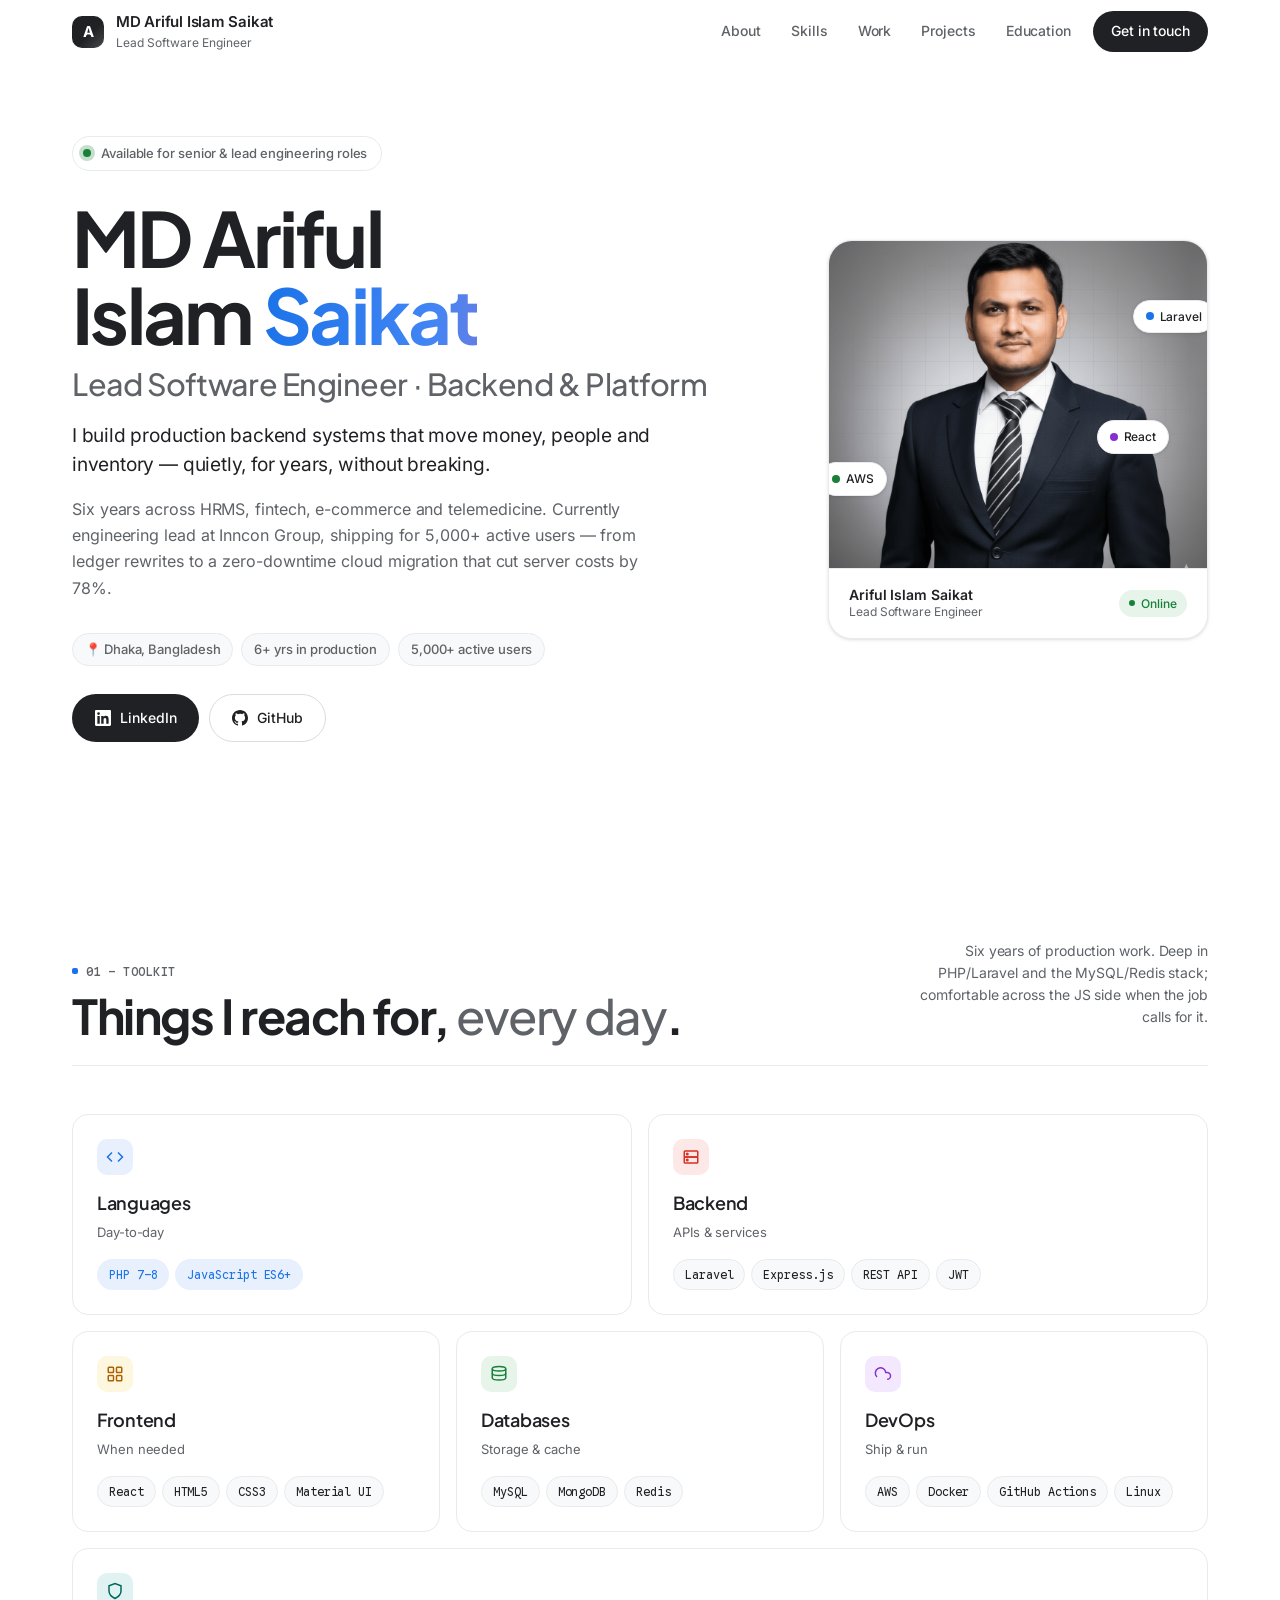
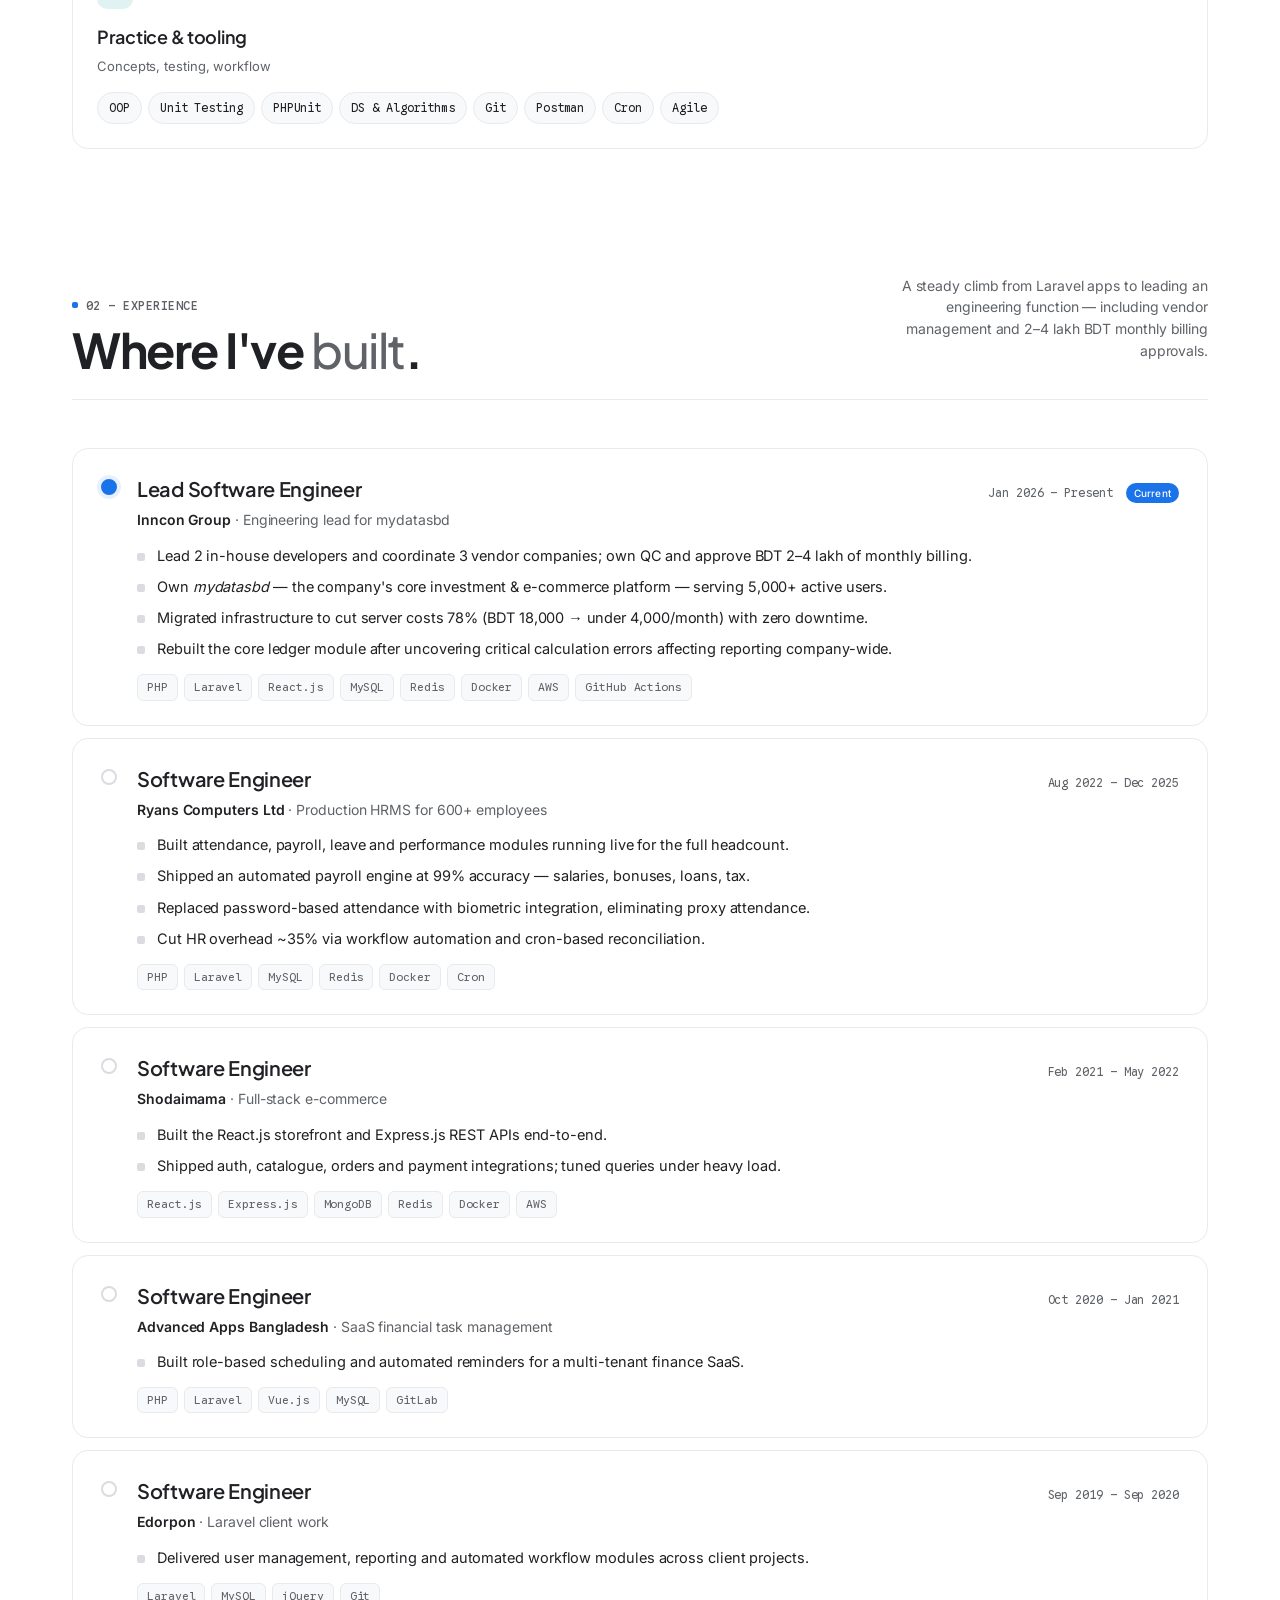
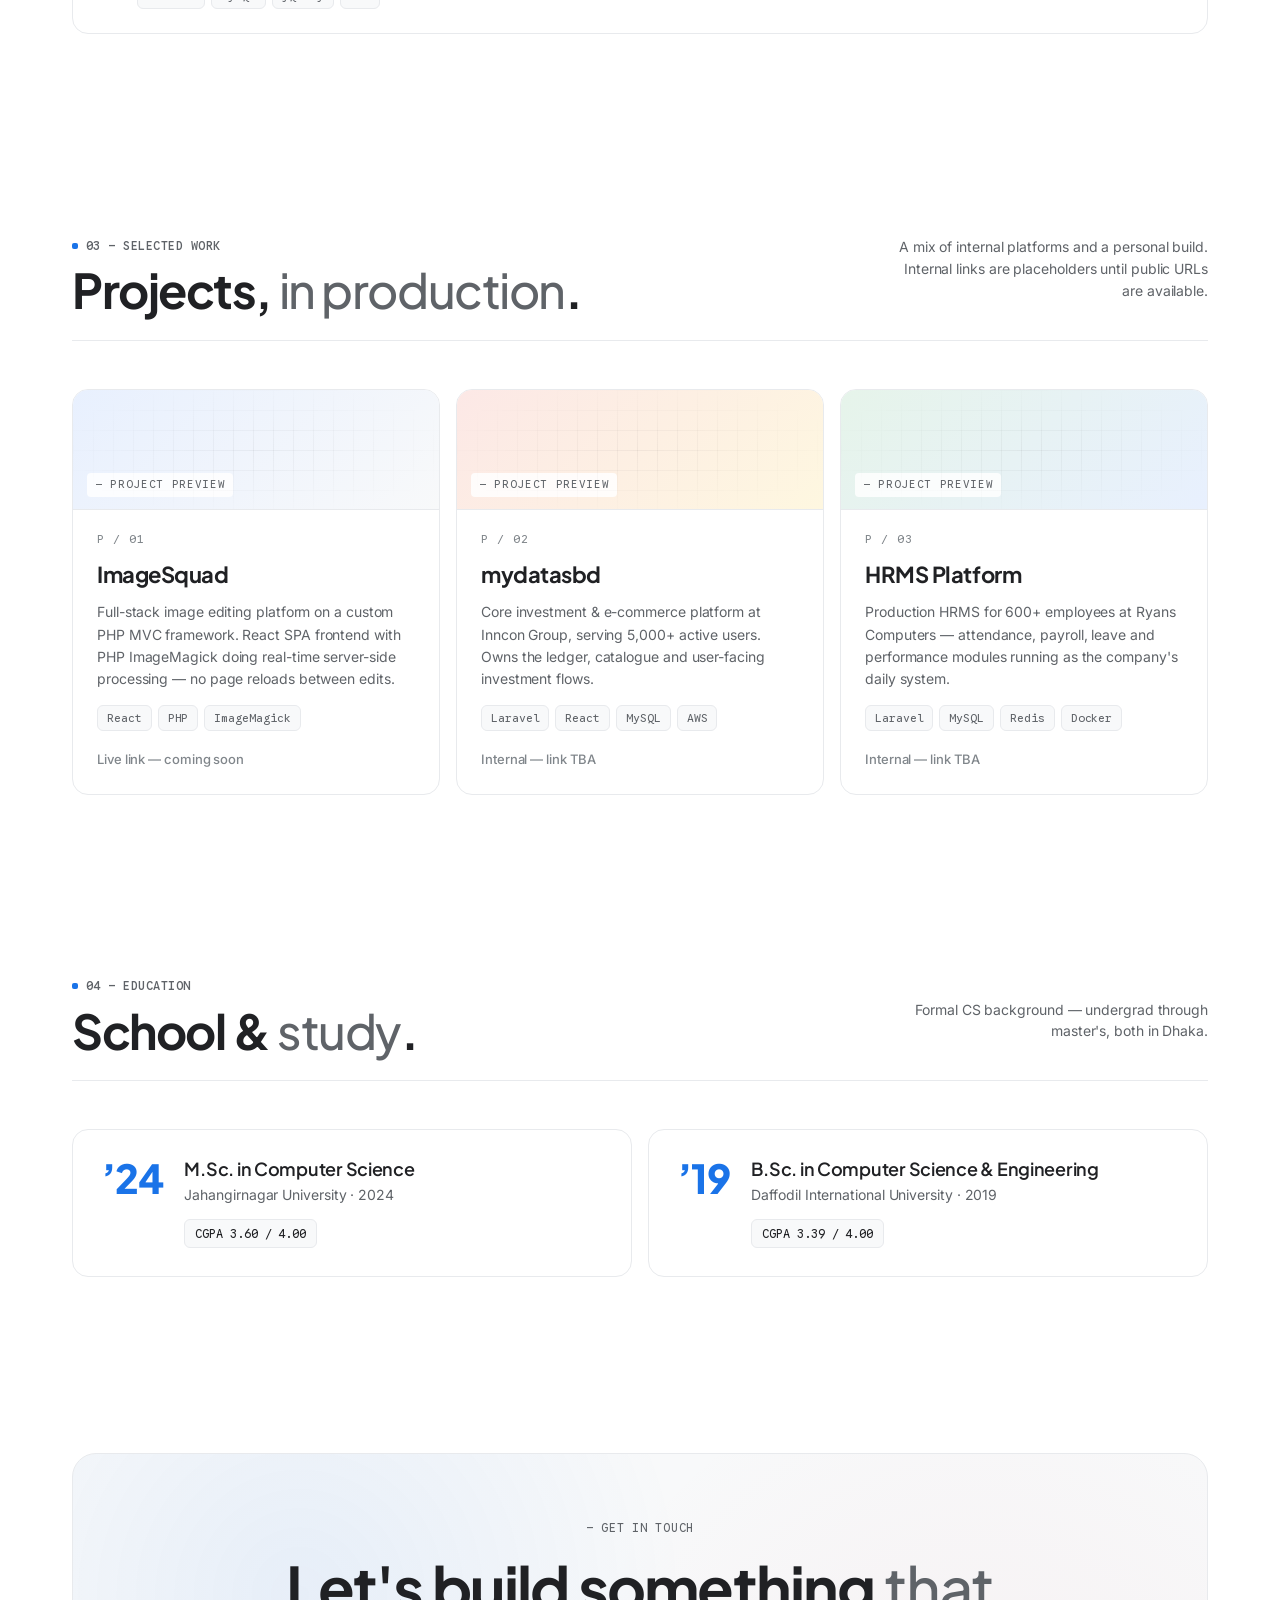
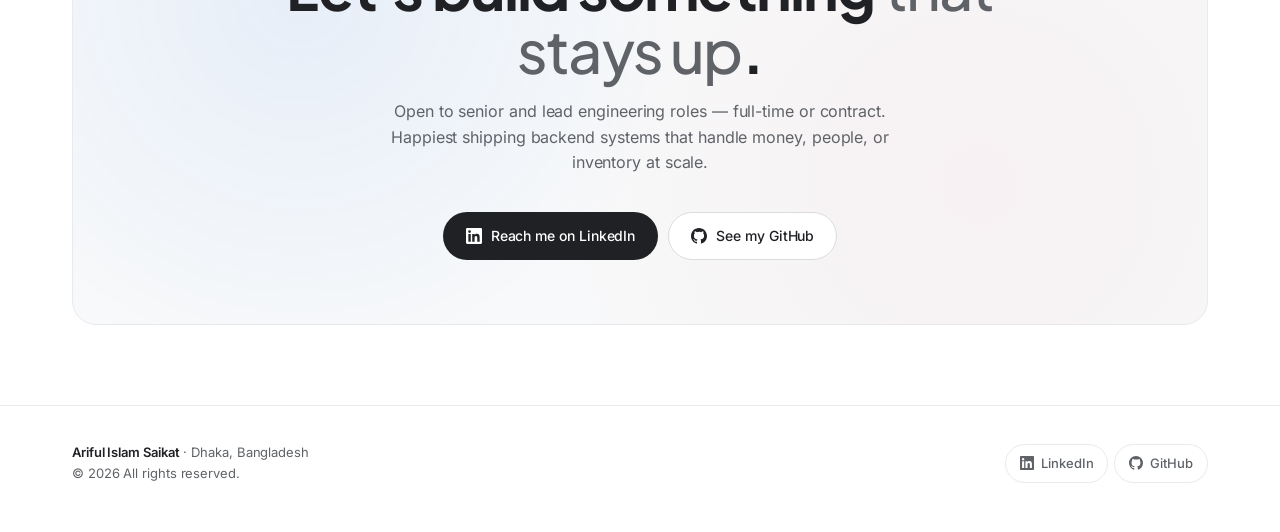
==== commit 949ff43f: "Restructure files and fix naming" ====
--- a/index.html
+++ b/index.html
@@ -229,7 +229,7 @@
   </script>
 
   <script type="__bundler/template">
-"<!DOCTYPE html>\n<html lang=\"en\"><head>\n\n\n<meta charset=\"UTF-8\">\n<meta name=\"viewport\" content=\"width=device-width, initial-scale=1.0\">\n<title>MD Ariful Islam Saikat — Lead Software Engineer<\u002Ftitle>\n\n<link rel=\"preconnect\" href=\"https://fonts.googleapis.com\">\n<link rel=\"preconnect\" href=\"https://fonts.gstatic.com\" crossorigin=\"\">\n<style>/* adlam */\n@font-face {\n  font-family: 'Google Sans Code';\n  font-style: normal;\n  font-weight: 400;\n  font-display: swap;\n  src: url(\"09fa8573-38b9-4e13-bb79-18341dfc2c75\") format('woff2');\n  unicode-range: U+061F, U+0640, U+2015, U+201B, U+2020-2021, U+2030, U+204F, U+25CC, U+2E28-2E29, U+2E41, U+1E900-1E95F;\n}\n/* canadian-aboriginal */\n@font-face {\n  font-family: 'Google Sans Code';\n  font-style: normal;\n  font-weight: 400;\n  font-display: swap;\n  src: url(\"8268ffbd-d5ee-4795-86f5-2643e0226069\") format('woff2');\n  unicode-range: U+02C7, U+02D8-02D9, U+02DB, U+0307, U+1400-167F, U+18B0-18F5, U+25CC, U+11AB0-11ABF;\n}\n/* cherokee */\n@font-face {\n  font-family: 'Google Sans Code';\n  font-style: normal;\n  font-weight: 400;\n  font-display: swap;\n  src: url(\"f375c220-74a2-49f2-8f1b-44c00856c07c\") format('woff2');\n  unicode-range: U+0300-0302, U+0304, U+030B-030C, U+0323-0324, U+0330-0331, U+13A0-13FF, U+AB70-ABBF;\n}\n/* math */\n@font-face {\n  font-family: 'Google Sans Code';\n  font-style: normal;\n  font-weight: 400;\n  font-display: swap;\n  src: url(\"c858affe-11a1-4d77-931b-a9e90906c7dc\") format('woff2');\n  unicode-range: U+0302-0303, U+0305, U+0307-0308, U+0310, U+0312, U+0315, U+031A, U+0326-0327, U+032C, U+032F-0330, U+0332-0333, U+0338, U+033A, U+0346, U+034D, U+0391-03A1, U+03A3-03A9, U+03B1-03C9, U+03D1, U+03D5-03D6, U+03F0-03F1, U+03F4-03F5, U+2016-2017, U+2034-2038, U+203C, U+2040, U+2043, U+2047, U+2050, U+2057, U+205F, U+2070-2071, U+2074-208E, U+2090-209C, U+20D0-20DC, U+20E1, U+20E5-20EF, U+2100-2112, U+2114-2115, U+2117-2121, U+2123-214F, U+2190, U+2192, U+2194-21AE, U+21B0-21E5, U+21F1-21F2, U+21F4-2211, U+2213-2214, U+2216-22FF, U+2308-230B, U+2310, U+2319, U+231C-2321, U+2336-237A, U+237C, U+2395, U+239B-23B7, U+23D0, U+23DC-23E1, U+2474-2475, U+25AF, U+25B3, U+25B7, U+25BD, U+25C1, U+25CA, U+25CC, U+25FB, U+266D-266F, U+27C0-27FF, U+2900-2AFF, U+2B0E-2B11, U+2B30-2B4C, U+2BFE, U+3030, U+FF5B, U+FF5D, U+1D400-1D7FF, U+1EE00-1EEFF;\n}\n/* old-permic */\n@font-face {\n  font-family: 'Google Sans Code';\n  font-style: normal;\n  font-weight: 400;\n  font-display: swap;\n  src: url(\"b197bab9-192f-4aa2-b543-798086d4bf39\") format('woff2');\n  unicode-range: U+0300, U+0306-0308, U+0313, U+0483, U+20DB, U+25CC, U+10350-1037A;\n}\n/* symbols */\n@font-face {\n  font-family: 'Google Sans Code';\n  font-style: normal;\n  font-weight: 400;\n  font-display: swap;\n  src: url(\"cf78908c-3452-448c-af67-813793055845\") format('woff2');\n  unicode-range: U+0001-000C, U+000E-001F, U+007F-009F, U+20DD-20E0, U+20E2-20E4, U+2150-218F, U+2190, U+2192, U+2194-2199, U+21AF, U+21E6-21F0, U+21F3, U+2218-2219, U+2299, U+22C4-22C6, U+2300-243F, U+2440-244A, U+2460-24FF, U+25A0-27BF, U+2800-28FF, U+2921-2922, U+2981, U+29BF, U+29EB, U+2B00-2BFF, U+4DC0-4DFF, U+FFF9-FFFB, U+10140-1018E, U+10190-1019C, U+101A0, U+101D0-101FD, U+102E0-102FB, U+10E60-10E7E, U+1D2C0-1D2D3, U+1D2E0-1D37F, U+1F000-1F0FF, U+1F100-1F1AD, U+1F1E6-1F1FF, U+1F30D-1F30F, U+1F315, U+1F31C, U+1F31E, U+1F320-1F32C, U+1F336, U+1F378, U+1F37D, U+1F382, U+1F393-1F39F, U+1F3A7-1F3A8, U+1F3AC-1F3AF, U+1F3C2, U+1F3C4-1F3C6, U+1F3CA-1F3CE, U+1F3D4-1F3E0, U+1F3ED, U+1F3F1-1F3F3, U+1F3F5-1F3F7, U+1F408, U+1F415, U+1F41F, U+1F426, U+1F43F, U+1F441-1F442, U+1F444, U+1F446-1F449, U+1F44C-1F44E, U+1F453, U+1F46A, U+1F47D, U+1F4A3, U+1F4B0, U+1F4B3, U+1F4B9, U+1F4BB, U+1F4BF, U+1F4C8-1F4CB, U+1F4D6, U+1F4DA, U+1F4DF, U+1F4E3-1F4E6, U+1F4EA-1F4ED, U+1F4F7, U+1F4F9-1F4FB, U+1F4FD-1F4FE, U+1F503, U+1F507-1F50B, U+1F50D, U+1F512-1F513, U+1F53E-1F54A, U+1F54F-1F5FA, U+1F610, U+1F650-1F67F, U+1F687, U+1F68D, U+1F691, U+1F694, U+1F698, U+1F6AD, U+1F6B2, U+1F6B9-1F6BA, U+1F6BC, U+1F6C6-1F6CF, U+1F6D3-1F6D7, U+1F6E0-1F6EA, U+1F6F0-1F6F3, U+1F6F7-1F6FC, U+1F700-1F7FF, U+1F800-1F80B, U+1F810-1F847, U+1F850-1F859, U+1F860-1F887, U+1F890-1F8AD, U+1F8B0-1F8BB, U+1F8C0-1F8C1, U+1F900-1F90B, U+1F93B, U+1F946, U+1F984, U+1F996, U+1F9E9, U+1FA00-1FA6F, U+1FA70-1FA7C, U+1FA80-1FA89, U+1FA8F-1FAC6, U+1FACE-1FADC, U+1FADF-1FAE9, U+1FAF0-1FAF8, U+1FB00-1FBFF;\n}\n/* symbols2 */\n@font-face {\n  font-family: 'Google Sans Code';\n  font-style: normal;\n  font-weight: 400;\n  font-display: swap;\n  src: url(\"9afa4963-a819-4896-9e51-7a5a2e0ae2d4\") format('woff2');\n  unicode-range: U+2000-2001, U+2004-2008, U+200A, U+23B8-23BD, U+2500-259F;\n}\n/* syriac */\n@font-face {\n  font-family: 'Google Sans Code';\n  font-style: normal;\n  font-weight: 400;\n  font-display: swap;\n  src: url(\"1489d865-686a-46ce-9e49-ae5040054966\") format('woff2');\n  unicode-range: U+0303-0304, U+0307-0308, U+030A, U+0320, U+0323-0325, U+032D-032E, U+0330-0331, U+060C, U+061B-061C, U+061F, U+0621, U+0640, U+064B-0655, U+0660-066C, U+0670, U+0700-074F, U+0860-086A, U+1DF8, U+1DFA, U+200C-200F, U+25CC, U+2670-2671;\n}\n/* vietnamese */\n@font-face {\n  font-family: 'Google Sans Code';\n  font-style: normal;\n  font-weight: 400;\n  font-display: swap;\n  src: url(\"848d9c18-de9b-4707-ad4d-18c7861c92dc\") format('woff2');\n  unicode-range: U+0102-0103, U+0110-0111, U+0128-0129, U+0168-0169, U+01A0-01A1, U+01AF-01B0, U+0300-0301, U+0303-0304, U+0308-0309, U+0323, U+0329, U+1EA0-1EF9, U+20AB;\n}\n/* latin-ext */\n@font-face {\n  font-family: 'Google Sans Code';\n  font-style: normal;\n  font-weight: 400;\n  font-display: swap;\n  src: url(\"976eafff-5cc4-4e39-9a03-36d516fe7c4f\") format('woff2');\n  unicode-range: U+0100-02BA, U+02BD-02C5, U+02C7-02CC, U+02CE-02D7, U+02DD-02FF, U+0304, U+0308, U+0329, U+1D00-1DBF, U+1E00-1E9F, U+1EF2-1EFF, U+2020, U+20A0-20AB, U+20AD-20C0, U+2113, U+2C60-2C7F, U+A720-A7FF;\n}\n/* latin */\n@font-face {\n  font-family: 'Google Sans Code';\n  font-style: normal;\n  font-weight: 400;\n  font-display: swap;\n  src: url(\"b33673e9-6648-4ff7-8dac-57cab7ef4304\") format('woff2');\n  unicode-range: U+0000-00FF, U+0131, U+0152-0153, U+02BB-02BC, U+02C6, U+02DA, U+02DC, U+0304, U+0308, U+0329, U+2000-206F, U+20AC, U+2122, U+2191, U+2193, U+2212, U+2215, U+FEFF, U+FFFD;\n}\n/* adlam */\n@font-face {\n  font-family: 'Google Sans Code';\n  font-style: normal;\n  font-weight: 500;\n  font-display: swap;\n  src: url(\"09fa8573-38b9-4e13-bb79-18341dfc2c75\") format('woff2');\n  unicode-range: U+061F, U+0640, U+2015, U+201B, U+2020-2021, U+2030, U+204F, U+25CC, U+2E28-2E29, U+2E41, U+1E900-1E95F;\n}\n/* canadian-aboriginal */\n@font-face {\n  font-family: 'Google Sans Code';\n  font-style: normal;\n  font-weight: 500;\n  font-display: swap;\n  src: url(\"8268ffbd-d5ee-4795-86f5-2643e0226069\") format('woff2');\n  unicode-range: U+02C7, U+02D8-02D9, U+02DB, U+0307, U+1400-167F, U+18B0-18F5, U+25CC, U+11AB0-11ABF;\n}\n/* cherokee */\n@font-face {\n  font-family: 'Google Sans Code';\n  font-style: normal;\n  font-weight: 500;\n  font-display: swap;\n  src: url(\"f375c220-74a2-49f2-8f1b-44c00856c07c\") format('woff2');\n  unicode-range: U+0300-0302, U+0304, U+030B-030C, U+0323-0324, U+0330-0331, U+13A0-13FF, U+AB70-ABBF;\n}\n/* math */\n@font-face {\n  font-family: 'Google Sans Code';\n  font-style: normal;\n  font-weight: 500;\n  font-display: swap;\n  src: url(\"c858affe-11a1-4d77-931b-a9e90906c7dc\") format('woff2');\n  unicode-range: U+0302-0303, U+0305, U+0307-0308, U+0310, U+0312, U+0315, U+031A, U+0326-0327, U+032C, U+032F-0330, U+0332-0333, U+0338, U+033A, U+0346, U+034D, U+0391-03A1, U+03A3-03A9, U+03B1-03C9, U+03D1, U+03D5-03D6, U+03F0-03F1, U+03F4-03F5, U+2016-2017, U+2034-2038, U+203C, U+2040, U+2043, U+2047, U+2050, U+2057, U+205F, U+2070-2071, U+2074-208E, U+2090-209C, U+20D0-20DC, U+20E1, U+20E5-20EF, U+2100-2112, U+2114-2115, U+2117-2121, U+2123-214F, U+2190, U+2192, U+2194-21AE, U+21B0-21E5, U+21F1-21F2, U+21F4-2211, U+2213-2214, U+2216-22FF, U+2308-230B, U+2310, U+2319, U+231C-2321, U+2336-237A, U+237C, U+2395, U+239B-23B7, U+23D0, U+23DC-23E1, U+2474-2475, U+25AF, U+25B3, U+25B7, U+25BD, U+25C1, U+25CA, U+25CC, U+25FB, U+266D-266F, U+27C0-27FF, U+2900-2AFF, U+2B0E-2B11, U+2B30-2B4C, U+2BFE, U+3030, U+FF5B, U+FF5D, U+1D400-1D7FF, U+1EE00-1EEFF;\n}\n/* old-permic */\n@font-face {\n  font-family: 'Google Sans Code';\n  font-style: normal;\n  font-weight: 500;\n  font-display: swap;\n  src: url(\"b197bab9-192f-4aa2-b543-798086d4bf39\") format('woff2');\n  unicode-range: U+0300, U+0306-0308, U+0313, U+0483, U+20DB, U+25CC, U+10350-1037A;\n}\n/* symbols */\n@font-face {\n  font-family: 'Google Sans Code';\n  font-style: normal;\n  font-weight: 500;\n  font-display: swap;\n  src: url(\"cf78908c-3452-448c-af67-813793055845\") format('woff2');\n  unicode-range: U+0001-000C, U+000E-001F, U+007F-009F, U+20DD-20E0, U+20E2-20E4, U+2150-218F, U+2190, U+2192, U+2194-2199, U+21AF, U+21E6-21F0, U+21F3, U+2218-2219, U+2299, U+22C4-22C6, U+2300-243F, U+2440-244A, U+2460-24FF, U+25A0-27BF, U+2800-28FF, U+2921-2922, U+2981, U+29BF, U+29EB, U+2B00-2BFF, U+4DC0-4DFF, U+FFF9-FFFB, U+10140-1018E, U+10190-1019C, U+101A0, U+101D0-101FD, U+102E0-102FB, U+10E60-10E7E, U+1D2C0-1D2D3, U+1D2E0-1D37F, U+1F000-1F0FF, U+1F100-1F1AD, U+1F1E6-1F1FF, U+1F30D-1F30F, U+1F315, U+1F31C, U+1F31E, U+1F320-1F32C, U+1F336, U+1F378, U+1F37D, U+1F382, U+1F393-1F39F, U+1F3A7-1F3A8, U+1F3AC-1F3AF, U+1F3C2, U+1F3C4-1F3C6, U+1F3CA-1F3CE, U+1F3D4-1F3E0, U+1F3ED, U+1F3F1-1F3F3, U+1F3F5-1F3F7, U+1F408, U+1F415, U+1F41F, U+1F426, U+1F43F, U+1F441-1F442, U+1F444, U+1F446-1F449, U+1F44C-1F44E, U+1F453, U+1F46A, U+1F47D, U+1F4A3, U+1F4B0, U+1F4B3, U+1F4B9, U+1F4BB, U+1F4BF, U+1F4C8-1F4CB, U+1F4D6, U+1F4DA, U+1F4DF, U+1F4E3-1F4E6, U+1F4EA-1F4ED, U+1F4F7, U+1F4F9-1F4FB, U+1F4FD-1F4FE, U+1F503, U+1F507-1F50B, U+1F50D, U+1F512-1F513, U+1F53E-1F54A, U+1F54F-1F5FA, U+1F610, U+1F650-1F67F, U+1F687, U+1F68D, U+1F691, U+1F694, U+1F698, U+1F6AD, U+1F6B2, U+1F6B9-1F6BA, U+1F6BC, U+1F6C6-1F6CF, U+1F6D3-1F6D7, U+1F6E0-1F6EA, U+1F6F0-1F6F3, U+1F6F7-1F6FC, U+1F700-1F7FF, U+1F800-1F80B, U+1F810-1F847, U+1F850-1F859, U+1F860-1F887, U+1F890-1F8AD, U+1F8B0-1F8BB, U+1F8C0-1F8C1, U+1F900-1F90B, U+1F93B, U+1F946, U+1F984, U+1F996, U+1F9E9, U+1FA00-1FA6F, U+1FA70-1FA7C, U+1FA80-1FA89, U+1FA8F-1FAC6, U+1FACE-1FADC, U+1FADF-1FAE9, U+1FAF0-1FAF8, U+1FB00-1FBFF;\n}\n/* symbols2 */\n@font-face {\n  font-family: 'Google Sans Code';\n  font-style: normal;\n  font-weight: 500;\n  font-display: swap;\n  src: url(\"9afa4963-a819-4896-9e51-7a5a2e0ae2d4\") format('woff2');\n  unicode-range: U+2000-2001, U+2004-2008, U+200A, U+23B8-23BD, U+2500-259F;\n}\n/* syriac */\n@font-face {\n  font-family: 'Google Sans Code';\n  font-style: normal;\n  font-weight: 500;\n  font-display: swap;\n  src: url(\"1489d865-686a-46ce-9e49-ae5040054966\") format('woff2');\n  unicode-range: U+0303-0304, U+0307-0308, U+030A, U+0320, U+0323-0325, U+032D-032E, U+0330-0331, U+060C, U+061B-061C, U+061F, U+0621, U+0640, U+064B-0655, U+0660-066C, U+0670, U+0700-074F, U+0860-086A, U+1DF8, U+1DFA, U+200C-200F, U+25CC, U+2670-2671;\n}\n/* vietnamese */\n@font-face {\n  font-family: 'Google Sans Code';\n  font-style: normal;\n  font-weight: 500;\n  font-display: swap;\n  src: url(\"848d9c18-de9b-4707-ad4d-18c7861c92dc\") format('woff2');\n  unicode-range: U+0102-0103, U+0110-0111, U+0128-0129, U+0168-0169, U+01A0-01A1, U+01AF-01B0, U+0300-0301, U+0303-0304, U+0308-0309, U+0323, U+0329, U+1EA0-1EF9, U+20AB;\n}\n/* latin-ext */\n@font-face {\n  font-family: 'Google Sans Code';\n  font-style: normal;\n  font-weight: 500;\n  font-display: swap;\n  src: url(\"976eafff-5cc4-4e39-9a03-36d516fe7c4f\") format('woff2');\n  unicode-range: U+0100-02BA, U+02BD-02C5, U+02C7-02CC, U+02CE-02D7, U+02DD-02FF, U+0304, U+0308, U+0329, U+1D00-1DBF, U+1E00-1E9F, U+1EF2-1EFF, U+2020, U+20A0-20AB, U+20AD-20C0, U+2113, U+2C60-2C7F, U+A720-A7FF;\n}\n/* latin */\n@font-face {\n  font-family: 'Google Sans Code';\n  font-style: normal;\n  font-weight: 500;\n  font-display: swap;\n  src: url(\"b33673e9-6648-4ff7-8dac-57cab7ef4304\") format('woff2');\n  unicode-range: U+0000-00FF, U+0131, U+0152-0153, U+02BB-02BC, U+02C6, U+02DA, U+02DC, U+0304, U+0308, U+0329, U+2000-206F, U+20AC, U+2122, U+2191, U+2193, U+2212, U+2215, U+FEFF, U+FFFD;\n}\n/* cyrillic-ext */\n@font-face {\n  font-family: 'Inter';\n  font-style: normal;\n  font-weight: 300;\n  font-display: swap;\n  src: url(\"4cf4e1a7-5ac6-4ba7-8e42-aec68e84a75b\") format('woff2');\n  unicode-range: U+0460-052F, U+1C80-1C8A, U+20B4, U+2DE0-2DFF, U+A640-A69F, U+FE2E-FE2F;\n}\n/* cyrillic */\n@font-face {\n  font-family: 'Inter';\n  font-style: normal;\n  font-weight: 300;\n  font-display: swap;\n  src: url(\"57d81b67-3589-4187-bc67-18d9f2baf653\") format('woff2');\n  unicode-range: U+0301, U+0400-045F, U+0490-0491, U+04B0-04B1, U+2116;\n}\n/* greek-ext */\n@font-face {\n  font-family: 'Inter';\n  font-style: normal;\n  font-weight: 300;\n  font-display: swap;\n  src: url(\"e24fafb4-7652-4618-8558-c2fb3de7982b\") format('woff2');\n  unicode-range: U+1F00-1FFF;\n}\n/* greek */\n@font-face {\n  font-family: 'Inter';\n  font-style: normal;\n  font-weight: 300;\n  font-display: swap;\n  src: url(\"4415156b-0559-4833-a72e-5fb4c9f90361\") format('woff2');\n  unicode-range: U+0370-0377, U+037A-037F, U+0384-038A, U+038C, U+038E-03A1, U+03A3-03FF;\n}\n/* vietnamese */\n@font-face {\n  font-family: 'Inter';\n  font-style: normal;\n  font-weight: 300;\n  font-display: swap;\n  src: url(\"ecb7e3fe-7042-4b80-b5bd-9f34b0386e84\") format('woff2');\n  unicode-range: U+0102-0103, U+0110-0111, U+0128-0129, U+0168-0169, U+01A0-01A1, U+01AF-01B0, U+0300-0301, U+0303-0304, U+0308-0309, U+0323, U+0329, U+1EA0-1EF9, U+20AB;\n}\n/* latin-ext */\n@font-face {\n  font-family: 'Inter';\n  font-style: normal;\n  font-weight: 300;\n  font-display: swap;\n  src: url(\"a1f58a36-1328-4c5b-9fac-036f833c3d27\") format('woff2');\n  unicode-range: U+0100-02BA, U+02BD-02C5, U+02C7-02CC, U+02CE-02D7, U+02DD-02FF, U+0304, U+0308, U+0329, U+1D00-1DBF, U+1E00-1E9F, U+1EF2-1EFF, U+2020, U+20A0-20AB, U+20AD-20C0, U+2113, U+2C60-2C7F, U+A720-A7FF;\n}\n/* latin */\n@font-face {\n  font-family: 'Inter';\n  font-style: normal;\n  font-weight: 300;\n  font-display: swap;\n  src: url(\"f9599ff6-dadf-45d4-a41c-871b7da389d3\") format('woff2');\n  unicode-range: U+0000-00FF, U+0131, U+0152-0153, U+02BB-02BC, U+02C6, U+02DA, U+02DC, U+0304, U+0308, U+0329, U+2000-206F, U+20AC, U+2122, U+2191, U+2193, U+2212, U+2215, U+FEFF, U+FFFD;\n}\n/* cyrillic-ext */\n@font-face {\n  font-family: 'Inter';\n  font-style: normal;\n  font-weight: 400;\n  font-display: swap;\n  src: url(\"4cf4e1a7-5ac6-4ba7-8e42-aec68e84a75b\") format('woff2');\n  unicode-range: U+0460-052F, U+1C80-1C8A, U+20B4, U+2DE0-2DFF, U+A640-A69F, U+FE2E-FE2F;\n}\n/* cyrillic */\n@font-face {\n  font-family: 'Inter';\n  font-style: normal;\n  font-weight: 400;\n  font-display: swap;\n  src: url(\"57d81b67-3589-4187-bc67-18d9f2baf653\") format('woff2');\n  unicode-range: U+0301, U+0400-045F, U+0490-0491, U+04B0-04B1, U+2116;\n}\n/* greek-ext */\n@font-face {\n  font-family: 'Inter';\n  font-style: normal;\n  font-weight: 400;\n  font-display: swap;\n  src: url(\"e24fafb4-7652-4618-8558-c2fb3de7982b\") format('woff2');\n  unicode-range: U+1F00-1FFF;\n}\n/* greek */\n@font-face {\n  font-family: 'Inter';\n  font-style: normal;\n  font-weight: 400;\n  font-display: swap;\n  src: url(\"4415156b-0559-4833-a72e-5fb4c9f90361\") format('woff2');\n  unicode-range: U+0370-0377, U+037A-037F, U+0384-038A, U+038C, U+038E-03A1, U+03A3-03FF;\n}\n/* vietnamese */\n@font-face {\n  font-family: 'Inter';\n  font-style: normal;\n  font-weight: 400;\n  font-display: swap;\n  src: url(\"ecb7e3fe-7042-4b80-b5bd-9f34b0386e84\") format('woff2');\n  unicode-range: U+0102-0103, U+0110-0111, U+0128-0129, U+0168-0169, U+01A0-01A1, U+01AF-01B0, U+0300-0301, U+0303-0304, U+0308-0309, U+0323, U+0329, U+1EA0-1EF9, U+20AB;\n}\n/* latin-ext */\n@font-face {\n  font-family: 'Inter';\n  font-style: normal;\n  font-weight: 400;\n  font-display: swap;\n  src: url(\"a1f58a36-1328-4c5b-9fac-036f833c3d27\") format('woff2');\n  unicode-range: U+0100-02BA, U+02BD-02C5, U+02C7-02CC, U+02CE-02D7, U+02DD-02FF, U+0304, U+0308, U+0329, U+1D00-1DBF, U+1E00-1E9F, U+1EF2-1EFF, U+2020, U+20A0-20AB, U+20AD-20C0, U+2113, U+2C60-2C7F, U+A720-A7FF;\n}\n/* latin */\n@font-face {\n  font-family: 'Inter';\n  font-style: normal;\n  font-weight: 400;\n  font-display: swap;\n  src: url(\"f9599ff6-dadf-45d4-a41c-871b7da389d3\") format('woff2');\n  unicode-range: U+0000-00FF, U+0131, U+0152-0153, U+02BB-02BC, U+02C6, U+02DA, U+02DC, U+0304, U+0308, U+0329, U+2000-206F, U+20AC, U+2122, U+2191, U+2193, U+2212, U+2215, U+FEFF, U+FFFD;\n}\n/* cyrillic-ext */\n@font-face {\n  font-family: 'Inter';\n  font-style: normal;\n  font-weight: 500;\n  font-display: swap;\n  src: url(\"4cf4e1a7-5ac6-4ba7-8e42-aec68e84a75b\") format('woff2');\n  unicode-range: U+0460-052F, U+1C80-1C8A, U+20B4, U+2DE0-2DFF, U+A640-A69F, U+FE2E-FE2F;\n}\n/* cyrillic */\n@font-face {\n  font-family: 'Inter';\n  font-style: normal;\n  font-weight: 500;\n  font-display: swap;\n  src: url(\"57d81b67-3589-4187-bc67-18d9f2baf653\") format('woff2');\n  unicode-range: U+0301, U+0400-045F, U+0490-0491, U+04B0-04B1, U+2116;\n}\n/* greek-ext */\n@font-face {\n  font-family: 'Inter';\n  font-style: normal;\n  font-weight: 500;\n  font-display: swap;\n  src: url(\"e24fafb4-7652-4618-8558-c2fb3de7982b\") format('woff2');\n  unicode-range: U+1F00-1FFF;\n}\n/* greek */\n@font-face {\n  font-family: 'Inter';\n  font-style: normal;\n  font-weight: 500;\n  font-display: swap;\n  src: url(\"4415156b-0559-4833-a72e-5fb4c9f90361\") format('woff2');\n  unicode-range: U+0370-0377, U+037A-037F, U+0384-038A, U+038C, U+038E-03A1, U+03A3-03FF;\n}\n/* vietnamese */\n@font-face {\n  font-family: 'Inter';\n  font-style: normal;\n  font-weight: 500;\n  font-display: swap;\n  src: url(\"ecb7e3fe-7042-4b80-b5bd-9f34b0386e84\") format('woff2');\n  unicode-range: U+0102-0103, U+0110-0111, U+0128-0129, U+0168-0169, U+01A0-01A1, U+01AF-01B0, U+0300-0301, U+0303-0304, U+0308-0309, U+0323, U+0329, U+1EA0-1EF9, U+20AB;\n}\n/* latin-ext */\n@font-face {\n  font-family: 'Inter';\n  font-style: normal;\n  font-weight: 500;\n  font-display: swap;\n  src: url(\"a1f58a36-1328-4c5b-9fac-036f833c3d27\") format('woff2');\n  unicode-range: U+0100-02BA, U+02BD-02C5, U+02C7-02CC, U+02CE-02D7, U+02DD-02FF, U+0304, U+0308, U+0329, U+1D00-1DBF, U+1E00-1E9F, U+1EF2-1EFF, U+2020, U+20A0-20AB, U+20AD-20C0, U+2113, U+2C60-2C7F, U+A720-A7FF;\n}\n/* latin */\n@font-face {\n  font-family: 'Inter';\n  font-style: normal;\n  font-weight: 500;\n  font-display: swap;\n  src: url(\"f9599ff6-dadf-45d4-a41c-871b7da389d3\") format('woff2');\n  unicode-range: U+0000-00FF, U+0131, U+0152-0153, U+02BB-02BC, U+02C6, U+02DA, U+02DC, U+0304, U+0308, U+0329, U+2000-206F, U+20AC, U+2122, U+2191, U+2193, U+2212, U+2215, U+FEFF, U+FFFD;\n}\n/* cyrillic-ext */\n@font-face {\n  font-family: 'Inter';\n  font-style: normal;\n  font-weight: 600;\n  font-display: swap;\n  src: url(\"4cf4e1a7-5ac6-4ba7-8e42-aec68e84a75b\") format('woff2');\n  unicode-range: U+0460-052F, U+1C80-1C8A, U+20B4, U+2DE0-2DFF, U+A640-A69F, U+FE2E-FE2F;\n}\n/* cyrillic */\n@font-face {\n  font-family: 'Inter';\n  font-style: normal;\n  font-weight: 600;\n  font-display: swap;\n  src: url(\"57d81b67-3589-4187-bc67-18d9f2baf653\") format('woff2');\n  unicode-range: U+0301, U+0400-045F, U+0490-0491, U+04B0-04B1, U+2116;\n}\n/* greek-ext */\n@font-face {\n  font-family: 'Inter';\n  font-style: normal;\n  font-weight: 600;\n  font-display: swap;\n  src: url(\"e24fafb4-7652-4618-8558-c2fb3de7982b\") format('woff2');\n  unicode-range: U+1F00-1FFF;\n}\n/* greek */\n@font-face {\n  font-family: 'Inter';\n  font-style: normal;\n  font-weight: 600;\n  font-display: swap;\n  src: url(\"4415156b-0559-4833-a72e-5fb4c9f90361\") format('woff2');\n  unicode-range: U+0370-0377, U+037A-037F, U+0384-038A, U+038C, U+038E-03A1, U+03A3-03FF;\n}\n/* vietnamese */\n@font-face {\n  font-family: 'Inter';\n  font-style: normal;\n  font-weight: 600;\n  font-display: swap;\n  src: url(\"ecb7e3fe-7042-4b80-b5bd-9f34b0386e84\") format('woff2');\n  unicode-range: U+0102-0103, U+0110-0111, U+0128-0129, U+0168-0169, U+01A0-01A1, U+01AF-01B0, U+0300-0301, U+0303-0304, U+0308-0309, U+0323, U+0329, U+1EA0-1EF9, U+20AB;\n}\n/* latin-ext */\n@font-face {\n  font-family: 'Inter';\n  font-style: normal;\n  font-weight: 600;\n  font-display: swap;\n  src: url(\"a1f58a36-1328-4c5b-9fac-036f833c3d27\") format('woff2');\n  unicode-range: U+0100-02BA, U+02BD-02C5, U+02C7-02CC, U+02CE-02D7, U+02DD-02FF, U+0304, U+0308, U+0329, U+1D00-1DBF, U+1E00-1E9F, U+1EF2-1EFF, U+2020, U+20A0-20AB, U+20AD-20C0, U+2113, U+2C60-2C7F, U+A720-A7FF;\n}\n/* latin */\n@font-face {\n  font-family: 'Inter';\n  font-style: normal;\n  font-weight: 600;\n  font-display: swap;\n  src: url(\"f9599ff6-dadf-45d4-a41c-871b7da389d3\") format('woff2');\n  unicode-range: U+0000-00FF, U+0131, U+0152-0153, U+02BB-02BC, U+02C6, U+02DA, U+02DC, U+0304, U+0308, U+0329, U+2000-206F, U+20AC, U+2122, U+2191, U+2193, U+2212, U+2215, U+FEFF, U+FFFD;\n}\n/* cyrillic-ext */\n@font-face {\n  font-family: 'Inter';\n  font-style: normal;\n  font-weight: 700;\n  font-display: swap;\n  src: url(\"4cf4e1a7-5ac6-4ba7-8e42-aec68e84a75b\") format('woff2');\n  unicode-range: U+0460-052F, U+1C80-1C8A, U+20B4, U+2DE0-2DFF, U+A640-A69F, U+FE2E-FE2F;\n}\n/* cyrillic */\n@font-face {\n  font-family: 'Inter';\n  font-style: normal;\n  font-weight: 700;\n  font-display: swap;\n  src: url(\"57d81b67-3589-4187-bc67-18d9f2baf653\") format('woff2');\n  unicode-range: U+0301, U+0400-045F, U+0490-0491, U+04B0-04B1, U+2116;\n}\n/* greek-ext */\n@font-face {\n  font-family: 'Inter';\n  font-style: normal;\n  font-weight: 700;\n  font-display: swap;\n  src: url(\"e24fafb4-7652-4618-8558-c2fb3de7982b\") format('woff2');\n  unicode-range: U+1F00-1FFF;\n}\n/* greek */\n@font-face {\n  font-family: 'Inter';\n  font-style: normal;\n  font-weight: 700;\n  font-display: swap;\n  src: url(\"4415156b-0559-4833-a72e-5fb4c9f90361\") format('woff2');\n  unicode-range: U+0370-0377, U+037A-037F, U+0384-038A, U+038C, U+038E-03A1, U+03A3-03FF;\n}\n/* vietnamese */\n@font-face {\n  font-family: 'Inter';\n  font-style: normal;\n  font-weight: 700;\n  font-display: swap;\n  src: url(\"ecb7e3fe-7042-4b80-b5bd-9f34b0386e84\") format('woff2');\n  unicode-range: U+0102-0103, U+0110-0111, U+0128-0129, U+0168-0169, U+01A0-01A1, U+01AF-01B0, U+0300-0301, U+0303-0304, U+0308-0309, U+0323, U+0329, U+1EA0-1EF9, U+20AB;\n}\n/* latin-ext */\n@font-face {\n  font-family: 'Inter';\n  font-style: normal;\n  font-weight: 700;\n  font-display: swap;\n  src: url(\"a1f58a36-1328-4c5b-9fac-036f833c3d27\") format('woff2');\n  unicode-range: U+0100-02BA, U+02BD-02C5, U+02C7-02CC, U+02CE-02D7, U+02DD-02FF, U+0304, U+0308, U+0329, U+1D00-1DBF, U+1E00-1E9F, U+1EF2-1EFF, U+2020, U+20A0-20AB, U+20AD-20C0, U+2113, U+2C60-2C7F, U+A720-A7FF;\n}\n/* latin */\n@font-face {\n  font-family: 'Inter';\n  font-style: normal;\n  font-weight: 700;\n  font-display: swap;\n  src: url(\"f9599ff6-dadf-45d4-a41c-871b7da389d3\") format('woff2');\n  unicode-range: U+0000-00FF, U+0131, U+0152-0153, U+02BB-02BC, U+02C6, U+02DA, U+02DC, U+0304, U+0308, U+0329, U+2000-206F, U+20AC, U+2122, U+2191, U+2193, U+2212, U+2215, U+FEFF, U+FFFD;\n}\n/* cyrillic-ext */\n@font-face {\n  font-family: 'Inter';\n  font-style: normal;\n  font-weight: 800;\n  font-display: swap;\n  src: url(\"4cf4e1a7-5ac6-4ba7-8e42-aec68e84a75b\") format('woff2');\n  unicode-range: U+0460-052F, U+1C80-1C8A, U+20B4, U+2DE0-2DFF, U+A640-A69F, U+FE2E-FE2F;\n}\n/* cyrillic */\n@font-face {\n  font-family: 'Inter';\n  font-style: normal;\n  font-weight: 800;\n  font-display: swap;\n  src: url(\"57d81b67-3589-4187-bc67-18d9f2baf653\") format('woff2');\n  unicode-range: U+0301, U+0400-045F, U+0490-0491, U+04B0-04B1, U+2116;\n}\n/* greek-ext */\n@font-face {\n  font-family: 'Inter';\n  font-style: normal;\n  font-weight: 800;\n  font-display: swap;\n  src: url(\"e24fafb4-7652-4618-8558-c2fb3de7982b\") format('woff2');\n  unicode-range: U+1F00-1FFF;\n}\n/* greek */\n@font-face {\n  font-family: 'Inter';\n  font-style: normal;\n  font-weight: 800;\n  font-display: swap;\n  src: url(\"4415156b-0559-4833-a72e-5fb4c9f90361\") format('woff2');\n  unicode-range: U+0370-0377, U+037A-037F, U+0384-038A, U+038C, U+038E-03A1, U+03A3-03FF;\n}\n/* vietnamese */\n@font-face {\n  font-family: 'Inter';\n  font-style: normal;\n  font-weight: 800;\n  font-display: swap;\n  src: url(\"ecb7e3fe-7042-4b80-b5bd-9f34b0386e84\") format('woff2');\n  unicode-range: U+0102-0103, U+0110-0111, U+0128-0129, U+0168-0169, U+01A0-01A1, U+01AF-01B0, U+0300-0301, U+0303-0304, U+0308-0309, U+0323, U+0329, U+1EA0-1EF9, U+20AB;\n}\n/* latin-ext */\n@font-face {\n  font-family: 'Inter';\n  font-style: normal;\n  font-weight: 800;\n  font-display: swap;\n  src: url(\"a1f58a36-1328-4c5b-9fac-036f833c3d27\") format('woff2');\n  unicode-range: U+0100-02BA, U+02BD-02C5, U+02C7-02CC, U+02CE-02D7, U+02DD-02FF, U+0304, U+0308, U+0329, U+1D00-1DBF, U+1E00-1E9F, U+1EF2-1EFF, U+2020, U+20A0-20AB, U+20AD-20C0, U+2113, U+2C60-2C7F, U+A720-A7FF;\n}\n/* latin */\n@font-face {\n  font-family: 'Inter';\n  font-style: normal;\n  font-weight: 800;\n  font-display: swap;\n  src: url(\"f9599ff6-dadf-45d4-a41c-871b7da389d3\") format('woff2');\n  unicode-range: U+0000-00FF, U+0131, U+0152-0153, U+02BB-02BC, U+02C6, U+02DA, U+02DC, U+0304, U+0308, U+0329, U+2000-206F, U+20AC, U+2122, U+2191, U+2193, U+2212, U+2215, U+FEFF, U+FFFD;\n}\n/* cyrillic-ext */\n@font-face {\n  font-family: 'Plus Jakarta Sans';\n  font-style: normal;\n  font-weight: 400;\n  font-display: swap;\n  src: url(\"f142eb2e-2b34-4db9-8d2a-2ec07bbda9db\") format('woff2');\n  unicode-range: U+0460-052F, U+1C80-1C8A, U+20B4, U+2DE0-2DFF, U+A640-A69F, U+FE2E-FE2F;\n}\n/* vietnamese */\n@font-face {\n  font-family: 'Plus Jakarta Sans';\n  font-style: normal;\n  font-weight: 400;\n  font-display: swap;\n  src: url(\"1bff2fe1-91f3-4892-8814-8b0b4b8c9821\") format('woff2');\n  unicode-range: U+0102-0103, U+0110-0111, U+0128-0129, U+0168-0169, U+01A0-01A1, U+01AF-01B0, U+0300-0301, U+0303-0304, U+0308-0309, U+0323, U+0329, U+1EA0-1EF9, U+20AB;\n}\n/* latin-ext */\n@font-face {\n  font-family: 'Plus Jakarta Sans';\n  font-style: normal;\n  font-weight: 400;\n  font-display: swap;\n  src: url(\"115753b0-f7cf-4beb-8b47-2d95960c0f92\") format('woff2');\n  unicode-range: U+0100-02BA, U+02BD-02C5, U+02C7-02CC, U+02CE-02D7, U+02DD-02FF, U+0304, U+0308, U+0329, U+1D00-1DBF, U+1E00-1E9F, U+1EF2-1EFF, U+2020, U+20A0-20AB, U+20AD-20C0, U+2113, U+2C60-2C7F, U+A720-A7FF;\n}\n/* latin */\n@font-face {\n  font-family: 'Plus Jakarta Sans';\n  font-style: normal;\n  font-weight: 400;\n  font-display: swap;\n  src: url(\"8539fa44-7061-4295-9dc3-082ac3dcb8cd\") format('woff2');\n  unicode-range: U+0000-00FF, U+0131, U+0152-0153, U+02BB-02BC, U+02C6, U+02DA, U+02DC, U+0304, U+0308, U+0329, U+2000-206F, U+20AC, U+2122, U+2191, U+2193, U+2212, U+2215, U+FEFF, U+FFFD;\n}\n/* cyrillic-ext */\n@font-face {\n  font-family: 'Plus Jakarta Sans';\n  font-style: normal;\n  font-weight: 500;\n  font-display: swap;\n  src: url(\"f142eb2e-2b34-4db9-8d2a-2ec07bbda9db\") format('woff2');\n  unicode-range: U+0460-052F, U+1C80-1C8A, U+20B4, U+2DE0-2DFF, U+A640-A69F, U+FE2E-FE2F;\n}\n/* vietnamese */\n@font-face {\n  font-family: 'Plus Jakarta Sans';\n  font-style: normal;\n  font-weight: 500;\n  font-display: swap;\n  src: url(\"1bff2fe1-91f3-4892-8814-8b0b4b8c9821\") format('woff2');\n  unicode-range: U+0102-0103, U+0110-0111, U+0128-0129, U+0168-0169, U+01A0-01A1, U+01AF-01B0, U+0300-0301, U+0303-0304, U+0308-0309, U+0323, U+0329, U+1EA0-1EF9, U+20AB;\n}\n/* latin-ext */\n@font-face {\n  font-family: 'Plus Jakarta Sans';\n  font-style: normal;\n  font-weight: 500;\n  font-display: swap;\n  src: url(\"115753b0-f7cf-4beb-8b47-2d95960c0f92\") format('woff2');\n  unicode-range: U+0100-02BA, U+02BD-02C5, U+02C7-02CC, U+02CE-02D7, U+02DD-02FF, U+0304, U+0308, U+0329, U+1D00-1DBF, U+1E00-1E9F, U+1EF2-1EFF, U+2020, U+20A0-20AB, U+20AD-20C0, U+2113, U+2C60-2C7F, U+A720-A7FF;\n}\n/* latin */\n@font-face {\n  font-family: 'Plus Jakarta Sans';\n  font-style: normal;\n  font-weight: 500;\n  font-display: swap;\n  src: url(\"8539fa44-7061-4295-9dc3-082ac3dcb8cd\") format('woff2');\n  unicode-range: U+0000-00FF, U+0131, U+0152-0153, U+02BB-02BC, U+02C6, U+02DA, U+02DC, U+0304, U+0308, U+0329, U+2000-206F, U+20AC, U+2122, U+2191, U+2193, U+2212, U+2215, U+FEFF, U+FFFD;\n}\n/* cyrillic-ext */\n@font-face {\n  font-family: 'Plus Jakarta Sans';\n  font-style: normal;\n  font-weight: 600;\n  font-display: swap;\n  src: url(\"f142eb2e-2b34-4db9-8d2a-2ec07bbda9db\") format('woff2');\n  unicode-range: U+0460-052F, U+1C80-1C8A, U+20B4, U+2DE0-2DFF, U+A640-A69F, U+FE2E-FE2F;\n}\n/* vietnamese */\n@font-face {\n  font-family: 'Plus Jakarta Sans';\n  font-style: normal;\n  font-weight: 600;\n  font-display: swap;\n  src: url(\"1bff2fe1-91f3-4892-8814-8b0b4b8c9821\") format('woff2');\n  unicode-range: U+0102-0103, U+0110-0111, U+0128-0129, U+0168-0169, U+01A0-01A1, U+01AF-01B0, U+0300-0301, U+0303-0304, U+0308-0309, U+0323, U+0329, U+1EA0-1EF9, U+20AB;\n}\n/* latin-ext */\n@font-face {\n  font-family: 'Plus Jakarta Sans';\n  font-style: normal;\n  font-weight: 600;\n  font-display: swap;\n  src: url(\"115753b0-f7cf-4beb-8b47-2d95960c0f92\") format('woff2');\n  unicode-range: U+0100-02BA, U+02BD-02C5, U+02C7-02CC, U+02CE-02D7, U+02DD-02FF, U+0304, U+0308, U+0329, U+1D00-1DBF, U+1E00-1E9F, U+1EF2-1EFF, U+2020, U+20A0-20AB, U+20AD-20C0, U+2113, U+2C60-2C7F, U+A720-A7FF;\n}\n/* latin */\n@font-face {\n  font-family: 'Plus Jakarta Sans';\n  font-style: normal;\n  font-weight: 600;\n  font-display: swap;\n  src: url(\"8539fa44-7061-4295-9dc3-082ac3dcb8cd\") format('woff2');\n  unicode-range: U+0000-00FF, U+0131, U+0152-0153, U+02BB-02BC, U+02C6, U+02DA, U+02DC, U+0304, U+0308, U+0329, U+2000-206F, U+20AC, U+2122, U+2191, U+2193, U+2212, U+2215, U+FEFF, U+FFFD;\n}\n/* cyrillic-ext */\n@font-face {\n  font-family: 'Plus Jakarta Sans';\n  font-style: normal;\n  font-weight: 700;\n  font-display: swap;\n  src: url(\"f142eb2e-2b34-4db9-8d2a-2ec07bbda9db\") format('woff2');\n  unicode-range: U+0460-052F, U+1C80-1C8A, U+20B4, U+2DE0-2DFF, U+A640-A69F, U+FE2E-FE2F;\n}\n/* vietnamese */\n@font-face {\n  font-family: 'Plus Jakarta Sans';\n  font-style: normal;\n  font-weight: 700;\n  font-display: swap;\n  src: url(\"1bff2fe1-91f3-4892-8814-8b0b4b8c9821\") format('woff2');\n  unicode-range: U+0102-0103, U+0110-0111, U+0128-0129, U+0168-0169, U+01A0-01A1, U+01AF-01B0, U+0300-0301, U+0303-0304, U+0308-0309, U+0323, U+0329, U+1EA0-1EF9, U+20AB;\n}\n/* latin-ext */\n@font-face {\n  font-family: 'Plus Jakarta Sans';\n  font-style: normal;\n  font-weight: 700;\n  font-display: swap;\n  src: url(\"115753b0-f7cf-4beb-8b47-2d95960c0f92\") format('woff2');\n  unicode-range: U+0100-02BA, U+02BD-02C5, U+02C7-02CC, U+02CE-02D7, U+02DD-02FF, U+0304, U+0308, U+0329, U+1D00-1DBF, U+1E00-1E9F, U+1EF2-1EFF, U+2020, U+20A0-20AB, U+20AD-20C0, U+2113, U+2C60-2C7F, U+A720-A7FF;\n}\n/* latin */\n@font-face {\n  font-family: 'Plus Jakarta Sans';\n  font-style: normal;\n  font-weight: 700;\n  font-display: swap;\n  src: url(\"8539fa44-7061-4295-9dc3-082ac3dcb8cd\") format('woff2');\n  unicode-range: U+0000-00FF, U+0131, U+0152-0153, U+02BB-02BC, U+02C6, U+02DA, U+02DC, U+0304, U+0308, U+0329, U+2000-206F, U+20AC, U+2122, U+2191, U+2193, U+2212, U+2215, U+FEFF, U+FFFD;\n}\n/* cyrillic-ext */\n@font-face {\n  font-family: 'Plus Jakarta Sans';\n  font-style: normal;\n  font-weight: 800;\n  font-display: swap;\n  src: url(\"f142eb2e-2b34-4db9-8d2a-2ec07bbda9db\") format('woff2');\n  unicode-range: U+0460-052F, U+1C80-1C8A, U+20B4, U+2DE0-2DFF, U+A640-A69F, U+FE2E-FE2F;\n}\n/* vietnamese */\n@font-face {\n  font-family: 'Plus Jakarta Sans';\n  font-style: normal;\n  font-weight: 800;\n  font-display: swap;\n  src: url(\"1bff2fe1-91f3-4892-8814-8b0b4b8c9821\") format('woff2');\n  unicode-range: U+0102-0103, U+0110-0111, U+0128-0129, U+0168-0169, U+01A0-01A1, U+01AF-01B0, U+0300-0301, U+0303-0304, U+0308-0309, U+0323, U+0329, U+1EA0-1EF9, U+20AB;\n}\n/* latin-ext */\n@font-face {\n  font-family: 'Plus Jakarta Sans';\n  font-style: normal;\n  font-weight: 800;\n  font-display: swap;\n  src: url(\"115753b0-f7cf-4beb-8b47-2d95960c0f92\") format('woff2');\n  unicode-range: U+0100-02BA, U+02BD-02C5, U+02C7-02CC, U+02CE-02D7, U+02DD-02FF, U+0304, U+0308, U+0329, U+1D00-1DBF, U+1E00-1E9F, U+1EF2-1EFF, U+2020, U+20A0-20AB, U+20AD-20C0, U+2113, U+2C60-2C7F, U+A720-A7FF;\n}\n/* latin */\n@font-face {\n  font-family: 'Plus Jakarta Sans';\n  font-style: normal;\n  font-weight: 800;\n  font-display: swap;\n  src: url(\"8539fa44-7061-4295-9dc3-082ac3dcb8cd\") format('woff2');\n  unicode-range: U+0000-00FF, U+0131, U+0152-0153, U+02BB-02BC, U+02C6, U+02DA, U+02DC, U+0304, U+0308, U+0329, U+2000-206F, U+20AC, U+2122, U+2191, U+2193, U+2212, U+2215, U+FEFF, U+FFFD;\n}\n<\u002Fstyle>\n<style>\n  :root {\n    /* Clean white product palette */\n    --bg: #ffffff;\n    --bg-alt: #f8f9fa;\n    --bg-hover: #f1f3f4;\n    --ink: #202124;\n    --ink-muted: #5f6368;\n    --ink-faint: #80868b;\n    --rule: #e8eaed;\n    --rule-strong: #dadce0;\n\n    /* Product accents — inspired by modern productivity tools */\n    --blue: #1a73e8;\n    --blue-soft: #e8f0fe;\n    --green: #188038;\n    --green-soft: #e6f4ea;\n    --red: #d93025;\n    --yellow: #f9ab00;\n\n    --radius-sm: 8px;\n    --radius: 12px;\n    --radius-lg: 16px;\n    --radius-xl: 24px;\n\n    --max: 1200px;\n    --nav-h: 64px;\n    --ease: cubic-bezier(.2,.7,.2,1);\n    --ease-out: cubic-bezier(0.22, 1, 0.36, 1);\n\n    --shadow-1: 0 1px 2px 0 rgba(60,64,67,.06), 0 1px 3px 1px rgba(60,64,67,.08);\n    --shadow-2: 0 1px 3px 0 rgba(60,64,67,.1), 0 4px 8px 3px rgba(60,64,67,.06);\n    --shadow-3: 0 4px 8px 3px rgba(60,64,67,.1), 0 1px 3px 0 rgba(60,64,67,.06);\n  }\n\n  * { box-sizing: border-box; }\n  html { scroll-behavior: smooth; }\n  html, body { margin: 0; padding: 0; }\n  body {\n    font-family: 'Inter', 'Plus Jakarta Sans', -apple-system, BlinkMacSystemFont, 'Segoe UI', Roboto, Arial, sans-serif;\n    background: var(--bg);\n    color: var(--ink);\n    font-size: 16px;\n    line-height: 1.6;\n    font-weight: 400;\n    -webkit-font-smoothing: antialiased;\n    -moz-osx-font-smoothing: grayscale;\n    overflow-x: hidden;\n    letter-spacing: -0.005em;\n  }\n\n  a { color: inherit; text-decoration: none; }\n\n  .mono { font-family: 'Google Sans Code', ui-monospace, 'SF Mono', Menlo, monospace; }\n\n  .container {\n    max-width: var(--max);\n    margin: 0 auto;\n    padding: 0 32px;\n  }\n\n  /* ---------- NAV ---------- */\n  .nav {\n    position: sticky;\n    top: 0;\n    z-index: 40;\n    height: var(--nav-h);\n    background: rgba(255,255,255,0.85);\n    backdrop-filter: saturate(1.8) blur(14px);\n    -webkit-backdrop-filter: saturate(1.8) blur(14px);\n    border-bottom: 1px solid transparent;\n    transition: border-color .25s var(--ease), background .25s var(--ease);\n  }\n  .nav.scrolled { border-bottom-color: var(--rule); background: rgba(255,255,255,0.94); }\n  .nav-inner {\n    height: 100%;\n    display: flex;\n    align-items: center;\n    justify-content: space-between;\n    gap: 24px;\n  }\n  .brand {\n    display: flex;\n    align-items: center;\n    gap: 12px;\n    font-weight: 600;\n    font-size: 15px;\n    letter-spacing: -0.015em;\n  }\n  .brand-mark {\n    width: 32px; height: 32px;\n    border-radius: 10px;\n    background: var(--ink);\n    color: #fff;\n    display: grid; place-items: center;\n    font-weight: 700;\n    font-size: 15px;\n    letter-spacing: -0.02em;\n    position: relative;\n    overflow: hidden;\n  }\n  .brand-mark::after {\n    content: \"\";\n    position: absolute;\n    inset: 0;\n    background: linear-gradient(135deg, transparent 55%, rgba(255,255,255,.18));\n  }\n  .brand-name small {\n    display: block;\n    color: var(--ink-muted);\n    font-size: 12px;\n    font-weight: 400;\n    margin-top: -1px;\n    letter-spacing: 0;\n  }\n  .nav-links {\n    display: flex;\n    gap: 2px;\n    align-items: center;\n  }\n  .nav-links a {\n    font-size: 14px;\n    font-weight: 500;\n    color: var(--ink-muted);\n    padding: 8px 14px;\n    border-radius: 8px;\n    transition: color .2s var(--ease), background .2s var(--ease);\n  }\n  .nav-links a:hover { color: var(--ink); background: var(--bg-hover); }\n  .nav-cta {\n    font-size: 14px;\n    font-weight: 500;\n    padding: 9px 18px !important;\n    border-radius: 999px !important;\n    background: var(--ink);\n    color: #fff !important;\n    margin-left: 6px;\n    transition: transform .2s var(--ease), background .2s var(--ease), box-shadow .2s var(--ease);\n  }\n  .nav-cta:hover { background: var(--blue) !important; transform: translateY(-1px); box-shadow: var(--shadow-2); }\n\n  .hamburger {\n    display: none;\n    width: 40px; height: 40px;\n    border: none; background: transparent;\n    border-radius: 50%;\n    cursor: pointer; padding: 0; position: relative;\n  }\n  .hamburger:hover { background: var(--bg-hover); }\n  .hamburger span {\n    position: absolute; left: 11px;\n    width: 18px; height: 2px; border-radius: 2px;\n    background: var(--ink);\n    transition: transform .3s var(--ease), opacity .3s var(--ease), top .3s var(--ease);\n  }\n  .hamburger span:nth-child(1) { top: 14px; }\n  .hamburger span:nth-child(2) { top: 19px; }\n  .hamburger span:nth-child(3) { top: 24px; }\n  .hamburger.open span:nth-child(1) { top: 19px; transform: rotate(45deg); }\n  .hamburger.open span:nth-child(2) { opacity: 0; }\n  .hamburger.open span:nth-child(3) { top: 19px; transform: rotate(-45deg); }\n\n  .mobile-menu {\n    position: fixed;\n    top: var(--nav-h);\n    left: 0; right: 0;\n    background: var(--bg);\n    border-bottom: 1px solid var(--rule);\n    padding: 8px 0 16px;\n    transform: translateY(-10px);\n    opacity: 0;\n    pointer-events: none;\n    transition: transform .3s var(--ease), opacity .3s var(--ease);\n    z-index: 39;\n  }\n  .mobile-menu.open { transform: translateY(0); opacity: 1; pointer-events: auto; }\n  .mobile-menu a {\n    display: block;\n    padding: 14px 32px;\n    font-size: 16px;\n    font-weight: 500;\n    color: var(--ink);\n    border-bottom: 1px solid var(--rule);\n  }\n  .mobile-menu a:last-child { border-bottom: none; }\n\n  /* ---------- HERO ---------- */\n  .hero {\n    position: relative;\n    padding: 72px 0 96px;\n    overflow: hidden;\n  }\n  .hero-inner {\n    position: relative;\n    display: grid;\n    grid-template-columns: 1.5fr 1fr;\n    gap: 64px;\n    align-items: center;\n  }\n  .eyebrow {\n    display: inline-flex;\n    align-items: center;\n    gap: 10px;\n    font-size: 13px;\n    color: var(--ink-muted);\n    font-weight: 500;\n    padding: 6px 14px 6px 10px;\n    border: 1px solid var(--rule);\n    border-radius: 999px;\n    margin-bottom: 28px;\n    background: var(--bg);\n    transition: border-color .25s var(--ease), transform .25s var(--ease);\n  }\n  .eyebrow:hover { border-color: var(--rule-strong); transform: translateY(-1px); }\n  .eyebrow .dot {\n    width: 8px; height: 8px; border-radius: 50%;\n    background: var(--green);\n    position: relative;\n  }\n  .eyebrow .dot::after {\n    content: \"\"; position: absolute; inset: -4px;\n    border-radius: 50%;\n    background: var(--green);\n    opacity: 0.25;\n    animation: ping 2.2s var(--ease) infinite;\n  }\n  @keyframes ping {\n    0% { transform: scale(0.8); opacity: 0.5; }\n    75%, 100% { transform: scale(2); opacity: 0; }\n  }\n\n  .hero h1 {\n    font-family: 'Plus Jakarta Sans', 'Inter', sans-serif;\n    font-weight: 700;\n    font-size: clamp(44px, 6.2vw, 76px);\n    line-height: 1.02;\n    letter-spacing: -0.035em;\n    margin: 0 0 22px;\n    color: var(--ink);\n  }\n  .hero h1 .title-line {\n    display: block;\n    color: var(--ink-muted);\n    font-size: 0.4em;\n    font-weight: 500;\n    letter-spacing: -0.015em;\n    margin-top: 14px;\n  }\n  .hero h1 .gradient-word {\n    background: linear-gradient(95deg, var(--blue) 0%, #4285f4 40%, #9b72cb 70%, #d96570 100%);\n    -webkit-background-clip: text;\n    background-clip: text;\n    -webkit-text-fill-color: transparent;\n    background-size: 200% 100%;\n    animation: shimmer 6s ease-in-out infinite;\n  }\n  @keyframes shimmer {\n    0%, 100% { background-position: 0% 50%; }\n    50% { background-position: 100% 50%; }\n  }\n\n  .hero-tagline {\n    font-size: 19px;\n    line-height: 1.55;\n    color: var(--ink);\n    max-width: 580px;\n    margin: 0 0 16px;\n    font-weight: 400;\n    letter-spacing: -0.01em;\n  }\n  .hero-about {\n    font-size: 16px;\n    line-height: 1.65;\n    color: var(--ink-muted);\n    max-width: 580px;\n    margin: 0 0 32px;\n  }\n  .hero-meta {\n    display: flex;\n    align-items: center;\n    gap: 8px;\n    font-size: 13px;\n    color: var(--ink-muted);\n    margin-bottom: 28px;\n    flex-wrap: wrap;\n  }\n  .hero-meta .pill {\n    display: inline-flex;\n    align-items: center;\n    gap: 6px;\n    padding: 5px 12px;\n    border-radius: 999px;\n    background: var(--bg-alt);\n    border: 1px solid var(--rule);\n    font-weight: 500;\n  }\n\n  .cta-row { display: flex; gap: 10px; flex-wrap: wrap; }\n  .btn {\n    display: inline-flex;\n    align-items: center;\n    gap: 9px;\n    padding: 12px 22px;\n    border-radius: 999px;\n    font-size: 14px;\n    font-weight: 500;\n    letter-spacing: -0.005em;\n    transition: transform .2s var(--ease), box-shadow .2s var(--ease), background .2s var(--ease), color .2s var(--ease), border-color .2s var(--ease);\n    border: 1px solid transparent;\n    cursor: pointer;\n    font-family: inherit;\n  }\n  .btn-primary {\n    background: var(--ink);\n    color: #fff;\n  }\n  .btn-primary:hover { background: var(--blue); transform: translateY(-1px); box-shadow: var(--shadow-2); }\n  .btn-ghost {\n    background: var(--bg);\n    color: var(--ink);\n    border-color: var(--rule-strong);\n  }\n  .btn-ghost:hover { background: var(--bg-alt); border-color: var(--ink); transform: translateY(-1px); box-shadow: var(--shadow-1); }\n  .btn svg { width: 16px; height: 16px; }\n\n  /* ---------- GOOGLE-BOX HERO CARD ---------- */\n  .hero-card {\n    position: relative;\n    aspect-ratio: 1/1.05;\n    width: 100%;\n    max-width: 380px;\n    margin-left: auto;\n    border-radius: var(--radius-xl);\n    background: var(--bg-alt);\n    border: 1px solid var(--rule);\n    overflow: hidden;\n    display: grid;\n    grid-template-rows: 1fr auto;\n    box-shadow: var(--shadow-1);\n    transition: box-shadow .4s var(--ease), transform .4s var(--ease);\n  }\n  .hero-card:hover { box-shadow: var(--shadow-3); transform: translateY(-2px); }\n\n  .portrait-slot {\n  background-image: url('profile_photo.png');\n   background-size: cover;\n  background-position: center;\n   position: relative;\n    overflow: hidden;\n  radial-gradient(circle at 30% 20%, rgba(26,115,232,0.08), transparent 45%),\n      radial-gradient(circle at 75% 70%, rgba(217,101,112,0.07), transparent 50%),\n      linear-gradient(180deg, #f8f9fa, #eef1f5);\n  }\n  .portrait-slot::before {\n    content: \"\";\n    position: absolute;\n    inset: 0;\n    background-image:\n      linear-gradient(rgba(32,33,36,.035) 1px, transparent 1px),\n      linear-gradient(90deg, rgba(32,33,36,.035) 1px, transparent 1px);\n    background-size: 24px 24px;\n    mask-image: radial-gradient(ellipse at center, #000 40%, transparent 75%);\n    -webkit-mask-image: radial-gradient(ellipse at center, #000 40%, transparent 75%);\n  }\n  .portrait-initials {\n    position: absolute;\n    inset: 0;\n    display: grid;\n    place-items: center;\n    font-family: 'Plus Jakarta Sans', sans-serif;\n    font-weight: 800;\n    font-size: 96px;\n    letter-spacing: -0.04em;\n    color: var(--ink);\n    line-height: 1;\n  }\n  .portrait-initials .dot-i {\n    color: var(--blue);\n  }\n  .portrait-placeholder-label {\n    position: absolute;\n    left: 14px; top: 14px;\n    font-size: 11px;\n    font-family: 'Google Sans Code', monospace;\n    color: var(--ink-faint);\n    letter-spacing: 0.08em;\n    text-transform: uppercase;\n  }\n  .float-chip {\n    position: absolute;\n    display: inline-flex;\n    align-items: center;\n    gap: 6px;\n    background: #fff;\n    border: 1px solid var(--rule);\n    border-radius: 999px;\n    padding: 6px 12px;\n    font-size: 12px;\n    font-weight: 500;\n    box-shadow: var(--shadow-1);\n    animation: float 6s var(--ease) infinite;\n  }\n  .float-chip .swatch {\n    width: 8px; height: 8px; border-radius: 50%;\n  }\n  .float-chip.one {\n    top: 18%; right: -8px;\n    animation-delay: 0s;\n  }\n  .float-chip.two {\n    bottom: 22%; left: -10px;\n    animation-delay: 2s;\n  }\n  .float-chip.three {\n    top: 55%; right: 10%;\n    animation-delay: 4s;\n  }\n  @keyframes float {\n    0%, 100% { transform: translateY(0); }\n    50% { transform: translateY(-6px); }\n  }\n\n  .hero-card-foot {\n    padding: 18px 20px;\n    border-top: 1px solid var(--rule);\n    background: #fff;\n    display: flex;\n    align-items: center;\n    justify-content: space-between;\n    gap: 12px;\n  }\n  .hero-card-foot .name {\n    font-weight: 600;\n    font-size: 14px;\n    line-height: 1.2;\n  }\n  .hero-card-foot .name small {\n    display: block;\n    font-weight: 400;\n    color: var(--ink-muted);\n    font-size: 12px;\n    margin-top: 2px;\n  }\n  .hero-card-foot .status {\n    display: inline-flex;\n    align-items: center;\n    gap: 6px;\n    font-size: 12px;\n    color: var(--green);\n    font-weight: 500;\n    padding: 4px 10px;\n    background: var(--green-soft);\n    border-radius: 999px;\n  }\n  .hero-card-foot .status::before {\n    content: \"\";\n    width: 6px; height: 6px; border-radius: 50%;\n    background: var(--green);\n  }\n\n  /* ---------- SECTIONS ---------- */\n  section { padding: 88px 0; position: relative; }\n  .section-head {\n    display: grid;\n    grid-template-columns: 1fr auto;\n    align-items: end;\n    gap: 32px;\n    margin-bottom: 48px;\n    padding-bottom: 24px;\n    border-bottom: 1px solid var(--rule);\n  }\n  .section-label {\n    font-family: 'Google Sans Code', monospace;\n    font-size: 12px;\n    color: var(--ink-muted);\n    letter-spacing: 0.04em;\n    text-transform: uppercase;\n    font-weight: 500;\n    margin-bottom: 10px;\n    display: inline-flex;\n    align-items: center;\n    gap: 8px;\n  }\n  .section-label::before {\n    content: \"\";\n    width: 6px; height: 6px; border-radius: 2px;\n    background: var(--blue);\n  }\n  .section-title {\n    font-family: 'Plus Jakarta Sans', 'Inter', sans-serif;\n    font-weight: 700;\n    font-size: clamp(32px, 4.2vw, 48px);\n    line-height: 1.05;\n    letter-spacing: -0.03em;\n    margin: 0;\n    color: var(--ink);\n  }\n  .section-title em {\n    font-style: normal;\n    color: var(--ink-muted);\n    font-weight: 500;\n  }\n  .section-aside {\n    font-size: 14px;\n    color: var(--ink-muted);\n    max-width: 320px;\n    line-height: 1.55;\n    text-align: right;\n  }\n\n  /* ---------- GOOGLE-BOX GRID ---------- */\n  .skills-grid {\n    display: grid;\n    grid-template-columns: repeat(6, 1fr);\n    gap: 16px;\n  }\n  .skill-card {\n    background: var(--bg);\n    border: 1px solid var(--rule);\n    border-radius: var(--radius-lg);\n    padding: 24px;\n    transition: transform .3s var(--ease-out), box-shadow .3s var(--ease-out), border-color .3s var(--ease-out);\n    position: relative;\n    overflow: hidden;\n  }\n  /* Span pattern — varied box sizes (European/Nordic/modular feel) */\n  .skill-card:nth-child(1) { grid-column: span 3; }\n  .skill-card:nth-child(2) { grid-column: span 3; }\n  .skill-card:nth-child(3) { grid-column: span 2; }\n  .skill-card:nth-child(4) { grid-column: span 2; }\n  .skill-card:nth-child(5) { grid-column: span 2; }\n  .skill-card:nth-child(6) { grid-column: span 6; }\n\n  .skill-card:hover {\n    transform: translateY(-3px);\n    box-shadow: var(--shadow-2);\n    border-color: transparent;\n  }\n  .skill-card .skill-icon {\n    width: 36px; height: 36px;\n    border-radius: 10px;\n    display: grid; place-items: center;\n    margin-bottom: 14px;\n    background: var(--blue-soft);\n    color: var(--blue);\n  }\n  .skill-card .skill-icon svg { width: 18px; height: 18px; }\n  .skill-card:nth-child(2) .skill-icon { background: #fce8e6; color: var(--red); }\n  .skill-card:nth-child(3) .skill-icon { background: #fef7e0; color: #b06000; }\n  .skill-card:nth-child(4) .skill-icon { background: var(--green-soft); color: var(--green); }\n  .skill-card:nth-child(5) .skill-icon { background: #f3e8fd; color: #8430ce; }\n  .skill-card:nth-child(6) .skill-icon { background: #e0f2f1; color: #00695c; }\n\n  .skill-card h3 {\n    font-family: 'Plus Jakarta Sans', sans-serif;\n    font-weight: 600;\n    font-size: 18px;\n    margin: 0 0 4px;\n    letter-spacing: -0.015em;\n  }\n  .skill-card .skill-sub {\n    font-size: 13px;\n    color: var(--ink-muted);\n    margin-bottom: 16px;\n  }\n  .chips {\n    display: flex;\n    flex-wrap: wrap;\n    gap: 6px;\n  }\n  .chip {\n    font-family: 'Google Sans Code', monospace;\n    font-size: 12px;\n    padding: 5px 11px;\n    border-radius: 999px;\n    background: var(--bg-alt);\n    color: var(--ink);\n    border: 1px solid var(--rule);\n    transition: background .2s var(--ease), border-color .2s var(--ease);\n  }\n  .chip.accent {\n    background: var(--blue-soft);\n    color: var(--blue);\n    border-color: transparent;\n  }\n\n  /* ---------- EXPERIENCE ---------- */\n  .timeline {\n    position: relative;\n  }\n  .job {\n    position: relative;\n    padding: 24px 28px 24px 64px;\n    margin-bottom: 12px;\n    border: 1px solid var(--rule);\n    border-radius: var(--radius-lg);\n    background: var(--bg);\n    transition: transform .3s var(--ease), box-shadow .3s var(--ease), border-color .3s var(--ease);\n  }\n  .job:hover {\n    transform: translateX(4px);\n    box-shadow: var(--shadow-2);\n    border-color: transparent;\n  }\n  .job::before {\n    content: \"\";\n    position: absolute;\n    left: 28px; top: 30px;\n    width: 12px; height: 12px;\n    border-radius: 50%;\n    background: var(--bg);\n    border: 2px solid var(--rule-strong);\n    transition: background .25s var(--ease), border-color .25s var(--ease), transform .25s var(--ease);\n  }\n  .job.current::before {\n    background: var(--blue);\n    border-color: var(--blue);\n    box-shadow: 0 0 0 4px var(--blue-soft);\n  }\n  .job:hover::before {\n    transform: scale(1.2);\n  }\n  .job-head {\n    display: flex;\n    flex-wrap: wrap;\n    align-items: baseline;\n    justify-content: space-between;\n    gap: 8px 20px;\n    margin-bottom: 4px;\n  }\n  .job-role {\n    font-family: 'Plus Jakarta Sans', sans-serif;\n    font-weight: 600;\n    font-size: 20px;\n    letter-spacing: -0.015em;\n    margin: 0;\n    color: var(--ink);\n  }\n  .job-company {\n    font-size: 14px;\n    color: var(--ink-muted);\n    margin: 0 0 12px;\n  }\n  .job-company strong { color: var(--ink); font-weight: 600; }\n  .job-period {\n    font-family: 'Google Sans Code', monospace;\n    font-size: 12px;\n    color: var(--ink-muted);\n    font-variant-numeric: tabular-nums;\n    white-space: nowrap;\n  }\n  .job-period .current-tag {\n    display: inline-block;\n    background: var(--blue);\n    color: #fff;\n    padding: 2px 8px;\n    border-radius: 999px;\n    font-size: 10px;\n    margin-left: 6px;\n    letter-spacing: 0.02em;\n    font-family: 'Inter', sans-serif;\n    font-weight: 500;\n  }\n  .job-bullets {\n    list-style: none;\n    padding: 0;\n    margin: 10px 0 14px;\n  }\n  .job-bullets li {\n    position: relative;\n    padding-left: 20px;\n    font-size: 14.5px;\n    color: var(--ink);\n    line-height: 1.6;\n    margin-bottom: 8px;\n  }\n  .job-bullets li::before {\n    content: \"\";\n    position: absolute;\n    left: 0; top: 9px;\n    width: 8px; height: 8px;\n    border-radius: 2px;\n    background: var(--rule-strong);\n  }\n  .job-stack {\n    display: flex;\n    flex-wrap: wrap;\n    gap: 6px;\n    margin-top: 14px;\n  }\n  .stack-tag {\n    font-family: 'Google Sans Code', monospace;\n    font-size: 11.5px;\n    color: var(--ink-muted);\n    padding: 3px 9px;\n    border-radius: 6px;\n    background: var(--bg-alt);\n    border: 1px solid var(--rule);\n  }\n\n  /* ---------- PROJECTS ---------- */\n  .projects-grid {\n    display: grid;\n    grid-template-columns: repeat(3, 1fr);\n    gap: 16px;\n  }\n  .project-card {\n    background: var(--bg);\n    border: 1px solid var(--rule);\n    border-radius: var(--radius-lg);\n    padding: 24px;\n    display: flex;\n    flex-direction: column;\n    gap: 14px;\n    transition: transform .35s var(--ease-out), box-shadow .35s var(--ease-out), border-color .35s var(--ease-out);\n    cursor: pointer;\n    position: relative;\n    overflow: hidden;\n    min-height: 320px;\n  }\n  .project-card:hover {\n    transform: translateY(-4px);\n    box-shadow: var(--shadow-3);\n    border-color: transparent;\n  }\n  .project-thumb {\n    height: 120px;\n    margin: -24px -24px 6px;\n    background: linear-gradient(135deg, #e8f0fe, #f8f9fa);\n    position: relative;\n    overflow: hidden;\n    border-bottom: 1px solid var(--rule);\n  }\n  .project-card:nth-child(2) .project-thumb {\n    background: linear-gradient(135deg, #fce8e6, #fef7e0);\n  }\n  .project-card:nth-child(3) .project-thumb {\n    background: linear-gradient(135deg, #e6f4ea, #e8f0fe);\n  }\n  .project-thumb::after {\n    content: \"\";\n    position: absolute;\n    inset: 0;\n    background-image:\n      linear-gradient(rgba(32,33,36,.05) 1px, transparent 1px),\n      linear-gradient(90deg, rgba(32,33,36,.05) 1px, transparent 1px);\n    background-size: 20px 20px;\n    mask-image: radial-gradient(ellipse at 50% 50%, #000, transparent 80%);\n    -webkit-mask-image: radial-gradient(ellipse at 50% 50%, #000, transparent 80%);\n  }\n  .project-thumb-label {\n    position: absolute;\n    left: 14px; bottom: 12px;\n    font-family: 'Google Sans Code', monospace;\n    font-size: 11px;\n    color: var(--ink-muted);\n    letter-spacing: 0.06em;\n    text-transform: uppercase;\n    background: rgba(255,255,255,0.85);\n    padding: 3px 8px;\n    border-radius: 4px;\n  }\n  .project-num {\n    font-family: 'Google Sans Code', monospace;\n    font-size: 11.5px;\n    color: var(--ink-faint);\n    letter-spacing: 0.08em;\n  }\n  .project-name {\n    font-family: 'Plus Jakarta Sans', sans-serif;\n    font-weight: 700;\n    font-size: 22px;\n    letter-spacing: -0.02em;\n    margin: 0;\n    line-height: 1.15;\n  }\n  .project-desc {\n    font-size: 14px;\n    color: var(--ink-muted);\n    line-height: 1.6;\n    margin: 0;\n    flex: 1;\n  }\n  .project-stack {\n    display: flex;\n    flex-wrap: wrap;\n    gap: 6px;\n  }\n  .project-link {\n    display: inline-flex;\n    align-items: center;\n    gap: 6px;\n    font-size: 13px;\n    color: var(--blue);\n    font-weight: 500;\n    margin-top: 4px;\n  }\n  .project-link.disabled { color: var(--ink-faint); cursor: default; }\n  .project-link svg { width: 13px; height: 13px; transition: transform .25s var(--ease); }\n  .project-card:hover .project-link:not(.disabled) svg { transform: translate(2px, -2px); }\n\n  /* ---------- EDUCATION ---------- */\n  .edu-grid {\n    display: grid;\n    grid-template-columns: repeat(2, 1fr);\n    gap: 16px;\n  }\n  .edu-card {\n    background: var(--bg);\n    border: 1px solid var(--rule);\n    border-radius: var(--radius-lg);\n    padding: 28px;\n    display: flex;\n    gap: 22px;\n    align-items: flex-start;\n    transition: transform .3s var(--ease), box-shadow .3s var(--ease), border-color .3s var(--ease);\n  }\n  .edu-card:hover {\n    transform: translateY(-2px);\n    box-shadow: var(--shadow-2);\n    border-color: transparent;\n  }\n  .edu-year {\n    font-family: 'Plus Jakarta Sans', sans-serif;\n    font-weight: 800;\n    font-size: 40px;\n    line-height: 1;\n    color: var(--blue);\n    flex-shrink: 0;\n    letter-spacing: -0.03em;\n  }\n  .edu-body h3 {\n    font-family: 'Plus Jakarta Sans', sans-serif;\n    font-weight: 600;\n    font-size: 18px;\n    margin: 0 0 4px;\n    letter-spacing: -0.015em;\n    line-height: 1.25;\n  }\n  .edu-body .edu-school {\n    font-size: 14px;\n    color: var(--ink-muted);\n    margin: 0 0 12px;\n  }\n  .edu-body .edu-cgpa {\n    font-family: 'Google Sans Code', monospace;\n    font-size: 12px;\n    color: var(--ink);\n    background: var(--bg-alt);\n    border: 1px solid var(--rule);\n    display: inline-block;\n    padding: 4px 10px;\n    border-radius: 6px;\n  }\n\n  /* ---------- CONTACT ---------- */\n  .contact-block {\n    text-align: center;\n    padding: 64px 24px;\n    background: var(--bg-alt);\n    border-radius: var(--radius-xl);\n    border: 1px solid var(--rule);\n    position: relative;\n    overflow: hidden;\n  }\n  .contact-block::before {\n    content: \"\";\n    position: absolute;\n    inset: 0;\n    background:\n      radial-gradient(circle at 20% 30%, rgba(26,115,232,0.08), transparent 40%),\n      radial-gradient(circle at 80% 70%, rgba(217,101,112,0.06), transparent 45%);\n    pointer-events: none;\n  }\n  .contact-eyebrow {\n    font-family: 'Google Sans Code', monospace;\n    font-size: 12px;\n    color: var(--ink-muted);\n    letter-spacing: 0.06em;\n    text-transform: uppercase;\n    margin-bottom: 18px;\n    position: relative;\n  }\n  .contact-title {\n    font-family: 'Plus Jakarta Sans', sans-serif;\n    font-weight: 700;\n    font-size: clamp(36px, 5.5vw, 60px);\n    line-height: 1.05;\n    letter-spacing: -0.03em;\n    margin: 0 0 18px;\n    max-width: 820px;\n    margin-left: auto;\n    margin-right: auto;\n    position: relative;\n  }\n  .contact-title em { font-style: normal; color: var(--ink-muted); font-weight: 500; }\n  .contact-sub {\n    font-size: 16px;\n    color: var(--ink-muted);\n    max-width: 540px;\n    margin: 0 auto 36px;\n    line-height: 1.6;\n    position: relative;\n  }\n  .contact-cta {\n    display: inline-flex; gap: 10px;\n    flex-wrap: wrap; justify-content: center;\n    position: relative;\n  }\n\n  /* ---------- FOOTER ---------- */\n  footer {\n    border-top: 1px solid var(--rule);\n    padding: 36px 0 48px;\n    margin-top: 40px;\n  }\n  .footer-inner {\n    display: flex;\n    align-items: center;\n    justify-content: space-between;\n    gap: 20px;\n    flex-wrap: wrap;\n  }\n  .footer-left {\n    font-size: 13px;\n    color: var(--ink-muted);\n  }\n  .footer-left strong { color: var(--ink); font-weight: 600; }\n  .footer-links {\n    display: flex;\n    gap: 6px;\n  }\n  .footer-links a {\n    display: inline-flex;\n    align-items: center;\n    gap: 7px;\n    font-size: 13px;\n    font-weight: 500;\n    padding: 8px 14px;\n    border-radius: 999px;\n    border: 1px solid var(--rule);\n    color: var(--ink-muted);\n    transition: all .2s var(--ease);\n  }\n  .footer-links a:hover {\n    color: var(--ink);\n    border-color: var(--ink);\n    transform: translateY(-1px);\n  }\n  .footer-links svg { width: 14px; height: 14px; }\n\n  /* ---------- REVEAL ANIMATION ---------- */\n  .reveal {\n    opacity: 0;\n    transform: translateY(16px);\n    transition: opacity .7s var(--ease-out), transform .7s var(--ease-out);\n  }\n  .reveal.in { opacity: 1; transform: none; }\n\n  /* ---------- RESPONSIVE ---------- */\n  @media (max-width: 960px) {\n    .hero-inner { grid-template-columns: 1fr; gap: 48px; }\n    .hero-card { max-width: 320px; margin: 0 auto; order: -1; }\n    .skills-grid { grid-template-columns: repeat(2, 1fr); }\n    .skills-grid .skill-card { grid-column: span 1 !important; }\n    .skills-grid .skill-card:nth-child(6) { grid-column: span 2 !important; }\n    .projects-grid { grid-template-columns: 1fr; }\n    .edu-grid { grid-template-columns: 1fr; }\n    .section-head { grid-template-columns: 1fr; }\n    .section-aside { text-align: left; max-width: none; }\n  }\n\n  @media (max-width: 720px) {\n    body { font-size: 15px; }\n    .container { padding: 0 20px; }\n    section { padding: 64px 0; }\n    .hero { padding: 48px 0 64px; }\n    .nav-links { display: none; }\n    .hamburger { display: block; }\n    .skills-grid { grid-template-columns: 1fr; }\n    .skills-grid .skill-card, .skills-grid .skill-card:nth-child(6) { grid-column: span 1 !important; }\n    .job { padding-left: 56px; }\n    .job::before { left: 22px; }\n    .job-head { flex-direction: column; align-items: flex-start; gap: 2px; }\n    .job-period { white-space: normal; }\n    .footer-inner { flex-direction: column; text-align: center; }\n    .edu-card { flex-direction: column; gap: 12px; }\n  }\n\n  @media (prefers-reduced-motion: reduce) {\n    *, *::before, *::after {\n      animation-duration: 0.001ms !important;\n      transition-duration: 0.001ms !important;\n    }\n    .reveal { opacity: 1; transform: none; }\n  }\n<\u002Fstyle>\n<\u002Fhead>\n<body data-cc-id=\"cc-1\" style=\"cursor: crosshair; background-color: rgb(255, 255, 255);\">\n\n<!-- NAV -->\n<nav class=\"nav scrolled\" id=\"nav\">\n  <div class=\"container nav-inner\">\n    <a href=\"#top\" class=\"brand\">\n      <span class=\"brand-mark\">A<\u002Fspan>\n      <span class=\"brand-name\">\n        MD Ariful Islam Saikat\n        <small>Lead Software Engineer<\u002Fsmall>\n      <\u002Fspan>\n    <\u002Fa>\n    <div class=\"nav-links\">\n      <a href=\"#about\">About<\u002Fa>\n      <a href=\"#skills\">Skills<\u002Fa>\n      <a href=\"#work\">Work<\u002Fa>\n      <a href=\"#projects\">Projects<\u002Fa>\n      <a href=\"#education\">Education<\u002Fa>\n      <a href=\"#contact\" class=\"nav-cta\">Get in touch<\u002Fa>\n    <\u002Fdiv>\n    <button class=\"hamburger\" id=\"hamburger\" aria-label=\"Menu\">\n      <span><\u002Fspan><span><\u002Fspan><span><\u002Fspan>\n    <\u002Fbutton>\n  <\u002Fdiv>\n  <div class=\"mobile-menu\" id=\"mobileMenu\">\n    <a href=\"#about\">About<\u002Fa>\n    <a href=\"#skills\">Skills<\u002Fa>\n    <a href=\"#work\">Work<\u002Fa>\n    <a href=\"#projects\">Projects<\u002Fa>\n    <a href=\"#education\">Education<\u002Fa>\n    <a href=\"#contact\">Get in touch<\u002Fa>\n  <\u002Fdiv>\n<\u002Fnav>\n\n<!-- HERO -->\n<header class=\"hero\" id=\"top\">\n  <div class=\"container hero-inner\">\n    <div class=\"hero-copy\">\n      <div class=\"eyebrow reveal in\" style=\"transition-delay: 0ms;\">\n        <span class=\"dot\"><\u002Fspan>\n        Available for senior &amp; lead engineering roles\n      <\u002Fdiv>\n      <h1 class=\"reveal in\" style=\"transition-delay: 60ms;\">\n        MD Ariful <br>Islam <span class=\"gradient-word\">Saikat<\u002Fspan>\n        <span class=\"title-line\">Lead Software Engineer · Backend &amp; Platform<\u002Fspan>\n      <\u002Fh1>\n      <p class=\"hero-tagline reveal in\" style=\"transition-delay: 120ms;\">\n        I build production backend systems that move money, people and inventory —\n        quietly, for years, without breaking.\n      <\u002Fp>\n      <p class=\"hero-about reveal in\" style=\"transition-delay: 180ms;\">\n        Six years across HRMS, fintech, e-commerce and telemedicine. Currently engineering\n        lead at Inncon Group, shipping for 5,000+ active users — from ledger rewrites\n        to a zero-downtime cloud migration that cut server costs by 78%.\n      <\u002Fp>\n      <div class=\"hero-meta reveal in\" style=\"transition-delay: 240ms;\">\n        <span class=\"pill\">📍 Dhaka, Bangladesh<\u002Fspan>\n        <span class=\"pill\">6+ yrs in production<\u002Fspan>\n        <span class=\"pill\">5,000+ active users<\u002Fspan>\n      <\u002Fdiv>\n      <div class=\"cta-row reveal in\" style=\"transition-delay: 300ms;\">\n        <a class=\"btn btn-primary\" href=\"https://linkedin.com/in/ariful-islam-saikat\" target=\"_blank\" rel=\"noopener\">\n          <svg viewBox=\"0 0 24 24\" fill=\"currentColor\"><path d=\"M20.447 20.452h-3.554v-5.569c0-1.328-.027-3.037-1.852-3.037-1.853 0-2.136 1.445-2.136 2.939v5.667H9.351V9h3.414v1.561h.046c.477-.9 1.637-1.85 3.37-1.85 3.601 0 4.267 2.37 4.267 5.455v6.286zM5.337 7.433a2.062 2.062 0 01-2.063-2.065 2.063 2.063 0 112.063 2.065zm1.782 13.019H3.555V9h3.564v11.452zM22.225 0H1.771C.792 0 0 .774 0 1.729v20.542C0 23.227.792 24 1.771 24h20.451C23.2 24 24 23.227 24 22.271V1.729C24 .774 23.2 0 22.222 0h.003z\"><\u002Fpath><\u002Fsvg>\n          LinkedIn\n        <\u002Fa>\n        <a class=\"btn btn-ghost\" href=\"https://github.com/SaikatGeek\" target=\"_blank\" rel=\"noopener\">\n          <svg viewBox=\"0 0 24 24\" fill=\"currentColor\"><path d=\"M12 0C5.374 0 0 5.373 0 12c0 5.302 3.438 9.8 8.207 11.387.6.111.793-.261.793-.577v-2.234c-3.338.726-4.033-1.416-4.033-1.416-.546-1.387-1.333-1.756-1.333-1.756-1.089-.745.083-.729.083-.729 1.205.084 1.839 1.237 1.839 1.237 1.07 1.834 2.807 1.304 3.492.997.107-.775.418-1.305.762-1.604-2.665-.305-5.467-1.334-5.467-5.931 0-1.311.469-2.381 1.236-3.221-.124-.303-.535-1.524.117-3.176 0 0 1.008-.322 3.301 1.23A11.509 11.509 0 0112 5.803c1.02.005 2.047.138 3.006.404 2.291-1.552 3.297-1.23 3.297-1.23.653 1.653.242 2.874.118 3.176.77.84 1.235 1.911 1.235 3.221 0 4.609-2.807 5.624-5.479 5.921.43.372.823 1.102.823 2.222v3.293c0 .319.192.694.801.576C20.566 21.797 24 17.3 24 12c0-6.627-5.373-12-12-12z\"><\u002Fpath><\u002Fsvg>\n          GitHub\n        <\u002Fa>\n      <\u002Fdiv>\n    <\u002Fdiv>\n\n    <!-- Hero card (Google-box style portrait placeholder) -->\n    <div class=\"hero-card reveal in\" style=\"transition-delay: 360ms;\">\n      <div class=\"portrait-slot\">\n      <span class=\"float-chip one\"><span class=\"swatch\" style=\"background:var(--blue)\"><\u002Fspan>Laravel<\u002Fspan>\n        <span class=\"float-chip two\"><span class=\"swatch\" style=\"background:var(--green)\"><\u002Fspan>AWS<\u002Fspan>\n        <span class=\"float-chip three\"><span class=\"swatch\" style=\"background:#8430ce\"><\u002Fspan>React<\u002Fspan>\n      <\u002Fdiv>\n      <div class=\"hero-card-foot\">\n        <div class=\"name\">\n          Ariful Islam Saikat\n          <small>Lead Software Engineer<\u002Fsmall>\n        <\u002Fdiv>\n        <div class=\"status\">Online<\u002Fdiv>\n      <\u002Fdiv>\n    <\u002Fdiv>\n  <\u002Fdiv>\n<\u002Fheader>\n\n<div id=\"about\"><\u002Fdiv>\n\n<!-- SKILLS -->\n<section id=\"skills\">\n  <div class=\"container\">\n    <div class=\"section-head reveal in\" style=\"transition-delay: 0ms;\">\n      <div>\n        <div class=\"section-label\">01 — Toolkit<\u002Fdiv>\n        <h2 class=\"section-title\">Things I reach for, <em>every day<\u002Fem>.<\u002Fh2>\n      <\u002Fdiv>\n      <p class=\"section-aside\">\n        Six years of production work. Deep in PHP/Laravel and the MySQL/Redis stack;\n        comfortable across the JS side when the job calls for it.\n      <\u002Fp>\n    <\u002Fdiv>\n\n    <div class=\"skills-grid\">\n      <div class=\"skill-card reveal in\" style=\"transition-delay: 60ms;\">\n        <div class=\"skill-icon\">\n          <svg viewBox=\"0 0 24 24\" fill=\"none\" stroke=\"currentColor\" stroke-width=\"2\"><path d=\"M16 18l6-6-6-6M8 6l-6 6 6 6\"><\u002Fpath><\u002Fsvg>\n        <\u002Fdiv>\n        <h3>Languages<\u002Fh3>\n        <div class=\"skill-sub\">Day-to-day<\u002Fdiv>\n        <div class=\"chips\">\n          <span class=\"chip accent\">PHP 7–8<\u002Fspan>\n          <span class=\"chip accent\">JavaScript ES6+<\u002Fspan>\n        <\u002Fdiv>\n      <\u002Fdiv>\n\n      <div class=\"skill-card reveal in\" style=\"transition-delay: 120ms;\">\n        <div class=\"skill-icon\">\n          <svg viewBox=\"0 0 24 24\" fill=\"none\" stroke=\"currentColor\" stroke-width=\"2\"><rect x=\"3\" y=\"4\" width=\"18\" height=\"8\" rx=\"1\"><\u002Frect><rect x=\"3\" y=\"12\" width=\"18\" height=\"8\" rx=\"1\"><\u002Frect><circle cx=\"7\" cy=\"8\" r=\"1\"><\u002Fcircle><circle cx=\"7\" cy=\"16\" r=\"1\"><\u002Fcircle><\u002Fsvg>\n        <\u002Fdiv>\n        <h3>Backend<\u002Fh3>\n        <div class=\"skill-sub\">APIs &amp; services<\u002Fdiv>\n        <div class=\"chips\">\n          <span class=\"chip\">Laravel<\u002Fspan>\n          <span class=\"chip\">Express.js<\u002Fspan>\n          <span class=\"chip\">REST API<\u002Fspan>\n          <span class=\"chip\">JWT<\u002Fspan>\n        <\u002Fdiv>\n      <\u002Fdiv>\n\n      <div class=\"skill-card reveal in\" style=\"transition-delay: 180ms;\">\n        <div class=\"skill-icon\">\n          <svg viewBox=\"0 0 24 24\" fill=\"none\" stroke=\"currentColor\" stroke-width=\"2\"><rect x=\"3\" y=\"3\" width=\"7\" height=\"7\" rx=\"1\"><\u002Frect><rect x=\"14\" y=\"3\" width=\"7\" height=\"7\" rx=\"1\"><\u002Frect><rect x=\"3\" y=\"14\" width=\"7\" height=\"7\" rx=\"1\"><\u002Frect><rect x=\"14\" y=\"14\" width=\"7\" height=\"7\" rx=\"1\"><\u002Frect><\u002Fsvg>\n        <\u002Fdiv>\n        <h3>Frontend<\u002Fh3>\n        <div class=\"skill-sub\">When needed<\u002Fdiv>\n        <div class=\"chips\">\n          <span class=\"chip\">React<\u002Fspan>\n          <span class=\"chip\">HTML5<\u002Fspan>\n          <span class=\"chip\">CSS3<\u002Fspan>\n          <span class=\"chip\">Material UI<\u002Fspan>\n        <\u002Fdiv>\n      <\u002Fdiv>\n\n      <div class=\"skill-card reveal in\" style=\"transition-delay: 240ms;\">\n        <div class=\"skill-icon\">\n          <svg viewBox=\"0 0 24 24\" fill=\"none\" stroke=\"currentColor\" stroke-width=\"2\"><ellipse cx=\"12\" cy=\"5\" rx=\"9\" ry=\"3\"><\u002Fellipse><path d=\"M3 5v6c0 1.66 4 3 9 3s9-1.34 9-3V5\"><\u002Fpath><path d=\"M3 11v6c0 1.66 4 3 9 3s9-1.34 9-3v-6\"><\u002Fpath><\u002Fsvg>\n        <\u002Fdiv>\n        <h3>Databases<\u002Fh3>\n        <div class=\"skill-sub\">Storage &amp; cache<\u002Fdiv>\n        <div class=\"chips\">\n          <span class=\"chip\">MySQL<\u002Fspan>\n          <span class=\"chip\">MongoDB<\u002Fspan>\n          <span class=\"chip\">Redis<\u002Fspan>\n        <\u002Fdiv>\n      <\u002Fdiv>\n\n      <div class=\"skill-card reveal in\" style=\"transition-delay: 300ms;\">\n        <div class=\"skill-icon\">\n          <svg viewBox=\"0 0 24 24\" fill=\"none\" stroke=\"currentColor\" stroke-width=\"2\"><path d=\"M17.5 19a4.5 4.5 0 100-9h-1.8A7 7 0 104 15.9\"><\u002Fpath><\u002Fsvg>\n        <\u002Fdiv>\n        <h3>DevOps<\u002Fh3>\n        <div class=\"skill-sub\">Ship &amp; run<\u002Fdiv>\n        <div class=\"chips\">\n          <span class=\"chip\">AWS<\u002Fspan>\n          <span class=\"chip\">Docker<\u002Fspan>\n          <span class=\"chip\">GitHub Actions<\u002Fspan>\n          <span class=\"chip\">Linux<\u002Fspan>\n        <\u002Fdiv>\n      <\u002Fdiv>\n\n      <div class=\"skill-card reveal in\" style=\"transition-delay: 360ms;\">\n        <div class=\"skill-icon\">\n          <svg viewBox=\"0 0 24 24\" fill=\"none\" stroke=\"currentColor\" stroke-width=\"2\"><path d=\"M12 22s8-4 8-10V5l-8-3-8 3v7c0 6 8 10 8 10z\"><\u002Fpath><\u002Fsvg>\n        <\u002Fdiv>\n        <h3>Practice &amp; tooling<\u002Fh3>\n        <div class=\"skill-sub\">Concepts, testing, workflow<\u002Fdiv>\n        <div class=\"chips\">\n          <span class=\"chip\">OOP<\u002Fspan>\n          <span class=\"chip\">Unit Testing<\u002Fspan>\n          <span class=\"chip\">PHPUnit<\u002Fspan>\n          <span class=\"chip\">DS &amp; Algorithms<\u002Fspan>\n          <span class=\"chip\">Git<\u002Fspan>\n          <span class=\"chip\">Postman<\u002Fspan>\n          <span class=\"chip\">Cron<\u002Fspan>\n          <span class=\"chip\">Agile<\u002Fspan>\n        <\u002Fdiv>\n      <\u002Fdiv>\n    <\u002Fdiv>\n  <\u002Fdiv>\n<\u002Fsection>\n\n<!-- WORK -->\n<section id=\"work\" style=\"padding-top:24px\">\n  <div class=\"container\">\n    <div class=\"section-head reveal in\" style=\"transition-delay: 0ms;\">\n      <div>\n        <div class=\"section-label\">02 — Experience<\u002Fdiv>\n        <h2 class=\"section-title\">Where I've <em>built<\u002Fem>.<\u002Fh2>\n      <\u002Fdiv>\n      <p class=\"section-aside\">\n        A steady climb from Laravel apps to leading an engineering function —\n        including vendor management and 2–4 lakh BDT monthly billing approvals.\n      <\u002Fp>\n    <\u002Fdiv>\n\n    <div class=\"timeline\">\n\n      <article class=\"job current reveal in\" style=\"transition-delay: 60ms;\">\n        <div class=\"job-head\">\n          <h3 class=\"job-role\">Lead Software Engineer<\u002Fh3>\n          <span class=\"job-period\">Jan 2026 — Present <span class=\"current-tag\">Current<\u002Fspan><\u002Fspan>\n        <\u002Fdiv>\n        <p class=\"job-company\"><strong>Inncon Group<\u002Fstrong> · Engineering lead for mydatasbd<\u002Fp>\n        <ul class=\"job-bullets\">\n          <li>Lead 2 in-house developers and coordinate 3 vendor companies; own QC and approve BDT 2–4 lakh of monthly billing.<\u002Fli>\n          <li>Own <em>mydatasbd<\u002Fem> — the company's core investment &amp; e-commerce platform — serving 5,000+ active users.<\u002Fli>\n          <li>Migrated infrastructure to cut server costs 78% (BDT 18,000 → under 4,000/month) with zero downtime.<\u002Fli>\n          <li>Rebuilt the core ledger module after uncovering critical calculation errors affecting reporting company-wide.<\u002Fli>\n        <\u002Ful>\n        <div class=\"job-stack\">\n          <span class=\"stack-tag\">PHP<\u002Fspan><span class=\"stack-tag\">Laravel<\u002Fspan><span class=\"stack-tag\">React.js<\u002Fspan>\n          <span class=\"stack-tag\">MySQL<\u002Fspan><span class=\"stack-tag\">Redis<\u002Fspan><span class=\"stack-tag\">Docker<\u002Fspan>\n          <span class=\"stack-tag\">AWS<\u002Fspan><span class=\"stack-tag\">GitHub Actions<\u002Fspan>\n        <\u002Fdiv>\n      <\u002Farticle>\n\n      <article class=\"job reveal in\" style=\"transition-delay: 120ms;\">\n        <div class=\"job-head\">\n          <h3 class=\"job-role\">Software Engineer<\u002Fh3>\n          <span class=\"job-period\">Aug 2022 — Dec 2025<\u002Fspan>\n        <\u002Fdiv>\n        <p class=\"job-company\"><strong>Ryans Computers Ltd<\u002Fstrong> · Production HRMS for 600+ employees<\u002Fp>\n        <ul class=\"job-bullets\">\n          <li>Built attendance, payroll, leave and performance modules running live for the full headcount.<\u002Fli>\n          <li>Shipped an automated payroll engine at 99% accuracy — salaries, bonuses, loans, tax.<\u002Fli>\n          <li>Replaced password-based attendance with biometric integration, eliminating proxy attendance.<\u002Fli>\n          <li>Cut HR overhead ~35% via workflow automation and cron-based reconciliation.<\u002Fli>\n        <\u002Ful>\n        <div class=\"job-stack\">\n          <span class=\"stack-tag\">PHP<\u002Fspan><span class=\"stack-tag\">Laravel<\u002Fspan><span class=\"stack-tag\">MySQL<\u002Fspan>\n          <span class=\"stack-tag\">Redis<\u002Fspan><span class=\"stack-tag\">Docker<\u002Fspan><span class=\"stack-tag\">Cron<\u002Fspan>\n        <\u002Fdiv>\n      <\u002Farticle>\n\n      <article class=\"job reveal in\" style=\"transition-delay: 180ms;\">\n        <div class=\"job-head\">\n          <h3 class=\"job-role\">Software Engineer<\u002Fh3>\n          <span class=\"job-period\">Feb 2021 — May 2022<\u002Fspan>\n        <\u002Fdiv>\n        <p class=\"job-company\"><strong>Shodaimama<\u002Fstrong> · Full-stack e-commerce<\u002Fp>\n        <ul class=\"job-bullets\">\n          <li>Built the React.js storefront and Express.js REST APIs end-to-end.<\u002Fli>\n          <li>Shipped auth, catalogue, orders and payment integrations; tuned queries under heavy load.<\u002Fli>\n        <\u002Ful>\n        <div class=\"job-stack\">\n          <span class=\"stack-tag\">React.js<\u002Fspan><span class=\"stack-tag\">Express.js<\u002Fspan><span class=\"stack-tag\">MongoDB<\u002Fspan>\n          <span class=\"stack-tag\">Redis<\u002Fspan><span class=\"stack-tag\">Docker<\u002Fspan><span class=\"stack-tag\">AWS<\u002Fspan>\n        <\u002Fdiv>\n      <\u002Farticle>\n\n      <article class=\"job reveal in\" style=\"transition-delay: 240ms;\">\n        <div class=\"job-head\">\n          <h3 class=\"job-role\">Software Engineer<\u002Fh3>\n          <span class=\"job-period\">Oct 2020 — Jan 2021<\u002Fspan>\n        <\u002Fdiv>\n        <p class=\"job-company\"><strong>Advanced Apps Bangladesh<\u002Fstrong> · SaaS financial task management<\u002Fp>\n        <ul class=\"job-bullets\">\n          <li>Built role-based scheduling and automated reminders for a multi-tenant finance SaaS.<\u002Fli>\n        <\u002Ful>\n        <div class=\"job-stack\">\n          <span class=\"stack-tag\">PHP<\u002Fspan><span class=\"stack-tag\">Laravel<\u002Fspan><span class=\"stack-tag\">Vue.js<\u002Fspan>\n          <span class=\"stack-tag\">MySQL<\u002Fspan><span class=\"stack-tag\">GitLab<\u002Fspan>\n        <\u002Fdiv>\n      <\u002Farticle>\n\n      <article class=\"job reveal in\" style=\"transition-delay: 300ms;\">\n        <div class=\"job-head\">\n          <h3 class=\"job-role\">Software Engineer<\u002Fh3>\n          <span class=\"job-period\">Sep 2019 — Sep 2020<\u002Fspan>\n        <\u002Fdiv>\n        <p class=\"job-company\"><strong>Edorpon<\u002Fstrong> · Laravel client work<\u002Fp>\n        <ul class=\"job-bullets\">\n          <li>Delivered user management, reporting and automated workflow modules across client projects.<\u002Fli>\n        <\u002Ful>\n        <div class=\"job-stack\">\n          <span class=\"stack-tag\">Laravel<\u002Fspan><span class=\"stack-tag\">MySQL<\u002Fspan><span class=\"stack-tag\">jQuery<\u002Fspan>\n          <span class=\"stack-tag\">Git<\u002Fspan>\n        <\u002Fdiv>\n      <\u002Farticle>\n\n    <\u002Fdiv>\n  <\u002Fdiv>\n<\u002Fsection>\n\n<!-- PROJECTS -->\n<section id=\"projects\">\n  <div class=\"container\">\n    <div class=\"section-head reveal in\" style=\"transition-delay: 0ms;\">\n      <div>\n        <div class=\"section-label\">03 — Selected work<\u002Fdiv>\n        <h2 class=\"section-title\">Projects, <em>in production<\u002Fem>.<\u002Fh2>\n      <\u002Fdiv>\n      <p class=\"section-aside\">\n        A mix of internal platforms and a personal build. Internal links are placeholders\n        until public URLs are available.\n      <\u002Fp>\n    <\u002Fdiv>\n\n    <div class=\"projects-grid\">\n\n      <article class=\"project-card reveal in\" style=\"transition-delay: 60ms;\">\n        <div class=\"project-thumb\">\n          <span class=\"project-thumb-label\">— Project preview<\u002Fspan>\n        <\u002Fdiv>\n        <div class=\"project-num\">P / 01<\u002Fdiv>\n        <h3 class=\"project-name\">ImageSquad<\u002Fh3>\n        <p class=\"project-desc\">\n          Full-stack image editing platform on a custom PHP MVC framework. React SPA\n          frontend with PHP ImageMagick doing real-time server-side processing —\n          no page reloads between edits.\n        <\u002Fp>\n        <div class=\"project-stack\">\n          <span class=\"stack-tag\">React<\u002Fspan><span class=\"stack-tag\">PHP<\u002Fspan>\n          <span class=\"stack-tag\">ImageMagick<\u002Fspan>\n        <\u002Fdiv>\n        <span class=\"project-link disabled\">Live link — coming soon<\u002Fspan>\n      <\u002Farticle>\n\n      <article class=\"project-card reveal in\" style=\"transition-delay: 120ms;\">\n        <div class=\"project-thumb\">\n          <span class=\"project-thumb-label\">— Project preview<\u002Fspan>\n        <\u002Fdiv>\n        <div class=\"project-num\">P / 02<\u002Fdiv>\n        <h3 class=\"project-name\">mydatasbd<\u002Fh3>\n        <p class=\"project-desc\">\n          Core investment &amp; e-commerce platform at Inncon Group, serving 5,000+\n          active users. Owns the ledger, catalogue and user-facing investment flows.\n        <\u002Fp>\n        <div class=\"project-stack\">\n          <span class=\"stack-tag\">Laravel<\u002Fspan><span class=\"stack-tag\">React<\u002Fspan>\n          <span class=\"stack-tag\">MySQL<\u002Fspan><span class=\"stack-tag\">AWS<\u002Fspan>\n        <\u002Fdiv>\n        <span class=\"project-link disabled\">Internal — link TBA<\u002Fspan>\n      <\u002Farticle>\n\n      <article class=\"project-card reveal in\" style=\"transition-delay: 180ms;\">\n        <div class=\"project-thumb\">\n          <span class=\"project-thumb-label\">— Project preview<\u002Fspan>\n        <\u002Fdiv>\n        <div class=\"project-num\">P / 03<\u002Fdiv>\n        <h3 class=\"project-name\">HRMS Platform<\u002Fh3>\n        <p class=\"project-desc\">\n          Production HRMS for 600+ employees at Ryans Computers — attendance,\n          payroll, leave and performance modules running as the company's daily system.\n        <\u002Fp>\n        <div class=\"project-stack\">\n          <span class=\"stack-tag\">Laravel<\u002Fspan><span class=\"stack-tag\">MySQL<\u002Fspan>\n          <span class=\"stack-tag\">Redis<\u002Fspan><span class=\"stack-tag\">Docker<\u002Fspan>\n        <\u002Fdiv>\n        <span class=\"project-link disabled\">Internal — link TBA<\u002Fspan>\n      <\u002Farticle>\n\n    <\u002Fdiv>\n  <\u002Fdiv>\n<\u002Fsection>\n\n<!-- EDUCATION -->\n<section id=\"education\">\n  <div class=\"container\">\n    <div class=\"section-head reveal in\" style=\"transition-delay: 0ms;\">\n      <div>\n        <div class=\"section-label\">04 — Education<\u002Fdiv>\n        <h2 class=\"section-title\">School &amp; <em>study<\u002Fem>.<\u002Fh2>\n      <\u002Fdiv>\n      <p class=\"section-aside\">\n        Formal CS background — undergrad through master's, both in Dhaka.\n      <\u002Fp>\n    <\u002Fdiv>\n\n    <div class=\"edu-grid\">\n      <div class=\"edu-card reveal in\" style=\"transition-delay: 60ms;\">\n        <div class=\"edu-year\">’24<\u002Fdiv>\n        <div class=\"edu-body\">\n          <h3>M.Sc. in Computer Science<\u002Fh3>\n          <p class=\"edu-school\">Jahangirnagar University · 2024<\u002Fp>\n          <span class=\"edu-cgpa\">CGPA 3.60 / 4.00<\u002Fspan>\n        <\u002Fdiv>\n      <\u002Fdiv>\n\n      <div class=\"edu-card reveal in\" style=\"transition-delay: 120ms;\">\n        <div class=\"edu-year\">’19<\u002Fdiv>\n        <div class=\"edu-body\">\n          <h3>B.Sc. in Computer Science &amp; Engineering<\u002Fh3>\n          <p class=\"edu-school\">Daffodil International University · 2019<\u002Fp>\n          <span class=\"edu-cgpa\">CGPA 3.39 / 4.00<\u002Fspan>\n        <\u002Fdiv>\n      <\u002Fdiv>\n    <\u002Fdiv>\n  <\u002Fdiv>\n<\u002Fsection>\n\n<!-- CONTACT -->\n<section id=\"contact\" style=\"padding-bottom:40px\">\n  <div class=\"container\">\n    <div class=\"contact-block reveal in\" style=\"transition-delay: 0ms;\">\n      <div class=\"contact-eyebrow\">— Get in touch<\u002Fdiv>\n      <h2 class=\"contact-title\">Let's build something <em>that stays up<\u002Fem>.<\u002Fh2>\n      <p class=\"contact-sub\">\n        Open to senior and lead engineering roles — full-time or contract.\n        Happiest shipping backend systems that handle money, people, or inventory at scale.\n      <\u002Fp>\n      <div class=\"contact-cta\">\n        <a class=\"btn btn-primary\" href=\"https://linkedin.com/in/ariful-islam-saikat\" target=\"_blank\" rel=\"noopener\">\n          <svg viewBox=\"0 0 24 24\" fill=\"currentColor\"><path d=\"M20.447 20.452h-3.554v-5.569c0-1.328-.027-3.037-1.852-3.037-1.853 0-2.136 1.445-2.136 2.939v5.667H9.351V9h3.414v1.561h.046c.477-.9 1.637-1.85 3.37-1.85 3.601 0 4.267 2.37 4.267 5.455v6.286zM5.337 7.433a2.062 2.062 0 01-2.063-2.065 2.063 2.063 0 112.063 2.065zm1.782 13.019H3.555V9h3.564v11.452zM22.225 0H1.771C.792 0 0 .774 0 1.729v20.542C0 23.227.792 24 1.771 24h20.451C23.2 24 24 23.227 24 22.271V1.729C24 .774 23.2 0 22.222 0h.003z\"><\u002Fpath><\u002Fsvg>\n          Reach me on LinkedIn\n        <\u002Fa>\n        <a class=\"btn btn-ghost\" href=\"https://github.com/SaikatGeek\" target=\"_blank\" rel=\"noopener\">\n          <svg viewBox=\"0 0 24 24\" fill=\"currentColor\"><path d=\"M12 0C5.374 0 0 5.373 0 12c0 5.302 3.438 9.8 8.207 11.387.6.111.793-.261.793-.577v-2.234c-3.338.726-4.033-1.416-4.033-1.416-.546-1.387-1.333-1.756-1.333-1.756-1.089-.745.083-.729.083-.729 1.205.084 1.839 1.237 1.839 1.237 1.07 1.834 2.807 1.304 3.492.997.107-.775.418-1.305.762-1.604-2.665-.305-5.467-1.334-5.467-5.931 0-1.311.469-2.381 1.236-3.221-.124-.303-.535-1.524.117-3.176 0 0 1.008-.322 3.301 1.23A11.509 11.509 0 0112 5.803c1.02.005 2.047.138 3.006.404 2.291-1.552 3.297-1.23 3.297-1.23.653 1.653.242 2.874.118 3.176.77.84 1.235 1.911 1.235 3.221 0 4.609-2.807 5.624-5.479 5.921.43.372.823 1.102.823 2.222v3.293c0 .319.192.694.801.576C20.566 21.797 24 17.3 24 12c0-6.627-5.373-12-12-12z\"><\u002Fpath><\u002Fsvg>\n          See my GitHub\n        <\u002Fa>\n      <\u002Fdiv>\n    <\u002Fdiv>\n  <\u002Fdiv>\n<\u002Fsection>\n\n<!-- FOOTER -->\n<footer>\n  <div class=\"container footer-inner\">\n    <div class=\"footer-left\">\n      <strong>Ariful Islam Saikat<\u002Fstrong> · Dhaka, Bangladesh\n      <div>© <span id=\"year\">2026<\u002Fspan> All rights reserved.<\u002Fdiv>\n    <\u002Fdiv>\n    <div class=\"footer-links\">\n      <a href=\"https://linkedin.com/in/ariful-islam-saikat\" target=\"_blank\" rel=\"noopener\">\n        <svg viewBox=\"0 0 24 24\" fill=\"currentColor\"><path d=\"M20.447 20.452h-3.554v-5.569c0-1.328-.027-3.037-1.852-3.037-1.853 0-2.136 1.445-2.136 2.939v5.667H9.351V9h3.414v1.561h.046c.477-.9 1.637-1.85 3.37-1.85 3.601 0 4.267 2.37 4.267 5.455v6.286zM5.337 7.433a2.062 2.062 0 01-2.063-2.065 2.063 2.063 0 112.063 2.065zm1.782 13.019H3.555V9h3.564v11.452zM22.225 0H1.771C.792 0 0 .774 0 1.729v20.542C0 23.227.792 24 1.771 24h20.451C23.2 24 24 23.227 24 22.271V1.729C24 .774 23.2 0 22.222 0h.003z\"><\u002Fpath><\u002Fsvg>\n        LinkedIn\n      <\u002Fa>\n      <a href=\"https://github.com/SaikatGeek\" target=\"_blank\" rel=\"noopener\">\n        <svg viewBox=\"0 0 24 24\" fill=\"currentColor\"><path d=\"M12 0C5.374 0 0 5.373 0 12c0 5.302 3.438 9.8 8.207 11.387.6.111.793-.261.793-.577v-2.234c-3.338.726-4.033-1.416-4.033-1.416-.546-1.387-1.333-1.756-1.333-1.756-1.089-.745.083-.729.083-.729 1.205.084 1.839 1.237 1.839 1.237 1.07 1.834 2.807 1.304 3.492.997.107-.775.418-1.305.762-1.604-2.665-.305-5.467-1.334-5.467-5.931 0-1.311.469-2.381 1.236-3.221-.124-.303-.535-1.524.117-3.176 0 0 1.008-.322 3.301 1.23A11.509 11.509 0 0112 5.803c1.02.005 2.047.138 3.006.404 2.291-1.552 3.297-1.23 3.297-1.23.653 1.653.242 2.874.118 3.176.77.84 1.235 1.911 1.235 3.221 0 4.609-2.807 5.624-5.479 5.921.43.372.823 1.102.823 2.222v3.293c0 .319.192.694.801.576C20.566 21.797 24 17.3 24 12c0-6.627-5.373-12-12-12z\"><\u002Fpath><\u002Fsvg>\n        GitHub\n      <\u002Fa>\n    <\u002Fdiv>\n  <\u002Fdiv>\n<\u002Ffooter>\n\n<script>\n  // Year\n  document.getElementById('year').textContent = new Date().getFullYear();\n\n  // Nav scroll state\n  const nav = document.getElementById('nav');\n  const setNavState = () => nav.classList.toggle('scrolled', window.scrollY > 8);\n  setNavState();\n  window.addEventListener('scroll', setNavState, { passive: true });\n\n  // Hamburger\n  const burger = document.getElementById('hamburger');\n  const menu = document.getElementById('mobileMenu');\n  burger.addEventListener('click', () => {\n    burger.classList.toggle('open');\n    menu.classList.toggle('open');\n  });\n  menu.querySelectorAll('a').forEach(a => a.addEventListener('click', () => {\n    burger.classList.remove('open');\n    menu.classList.remove('open');\n  }));\n\n  // Reveal on scroll with staggered delays per section\n  const io = new IntersectionObserver((entries) => {\n    entries.forEach((e) => {\n      if (e.isIntersecting) {\n        const sec = e.target.closest('section, header');\n        const siblings = sec ? [...sec.querySelectorAll('.reveal')] : [e.target];\n        const idx = Math.max(0, siblings.indexOf(e.target));\n        e.target.style.transitionDelay = Math.min(idx * 60, 360) + 'ms';\n        e.target.classList.add('in');\n        io.unobserve(e.target);\n      }\n    });\n  }, { threshold: 0.1, rootMargin: '0px 0px -30px 0px' });\n\n  document.querySelectorAll('.reveal').forEach(el => io.observe(el));\n\n  // Subtle magnetic hover on project cards\n  document.querySelectorAll('.project-card, .skill-card, .edu-card').forEach(card => {\n    card.addEventListener('mousemove', (e) => {\n      const r = card.getBoundingClientRect();\n      const x = (e.clientX - r.left) / r.width - 0.5;\n      const y = (e.clientY - r.top) / r.height - 0.5;\n      card.style.setProperty('--tx', (x * 3).toFixed(2) + 'px');\n      card.style.setProperty('--ty', (y * 3).toFixed(2) + 'px');\n    });\n    card.addEventListener('mouseleave', () => {\n      card.style.removeProperty('--tx');\n      card.style.removeProperty('--ty');\n    });\n  });\n<\u002Fscript>\n\n\n\n<\u002Fbody><\u002Fhtml>"
+"<!DOCTYPE html>\n<html lang=\"en\"><head>\n\n\n<meta charset=\"UTF-8\">\n<meta name=\"viewport\" content=\"width=device-width, initial-scale=1.0\">\n<title>MD Ariful Islam Saikat — Lead Software Engineer<\u002Ftitle>\n\n<link rel=\"preconnect\" href=\"https://fonts.googleapis.com\">\n<link rel=\"preconnect\" href=\"https://fonts.gstatic.com\" crossorigin=\"\">\n<style>/* adlam */\n@font-face {\n  font-family: 'Google Sans Code';\n  font-style: normal;\n  font-weight: 400;\n  font-display: swap;\n  src: url(\"09fa8573-38b9-4e13-bb79-18341dfc2c75\") format('woff2');\n  unicode-range: U+061F, U+0640, U+2015, U+201B, U+2020-2021, U+2030, U+204F, U+25CC, U+2E28-2E29, U+2E41, U+1E900-1E95F;\n}\n/* canadian-aboriginal */\n@font-face {\n  font-family: 'Google Sans Code';\n  font-style: normal;\n  font-weight: 400;\n  font-display: swap;\n  src: url(\"8268ffbd-d5ee-4795-86f5-2643e0226069\") format('woff2');\n  unicode-range: U+02C7, U+02D8-02D9, U+02DB, U+0307, U+1400-167F, U+18B0-18F5, U+25CC, U+11AB0-11ABF;\n}\n/* cherokee */\n@font-face {\n  font-family: 'Google Sans Code';\n  font-style: normal;\n  font-weight: 400;\n  font-display: swap;\n  src: url(\"f375c220-74a2-49f2-8f1b-44c00856c07c\") format('woff2');\n  unicode-range: U+0300-0302, U+0304, U+030B-030C, U+0323-0324, U+0330-0331, U+13A0-13FF, U+AB70-ABBF;\n}\n/* math */\n@font-face {\n  font-family: 'Google Sans Code';\n  font-style: normal;\n  font-weight: 400;\n  font-display: swap;\n  src: url(\"c858affe-11a1-4d77-931b-a9e90906c7dc\") format('woff2');\n  unicode-range: U+0302-0303, U+0305, U+0307-0308, U+0310, U+0312, U+0315, U+031A, U+0326-0327, U+032C, U+032F-0330, U+0332-0333, U+0338, U+033A, U+0346, U+034D, U+0391-03A1, U+03A3-03A9, U+03B1-03C9, U+03D1, U+03D5-03D6, U+03F0-03F1, U+03F4-03F5, U+2016-2017, U+2034-2038, U+203C, U+2040, U+2043, U+2047, U+2050, U+2057, U+205F, U+2070-2071, U+2074-208E, U+2090-209C, U+20D0-20DC, U+20E1, U+20E5-20EF, U+2100-2112, U+2114-2115, U+2117-2121, U+2123-214F, U+2190, U+2192, U+2194-21AE, U+21B0-21E5, U+21F1-21F2, U+21F4-2211, U+2213-2214, U+2216-22FF, U+2308-230B, U+2310, U+2319, U+231C-2321, U+2336-237A, U+237C, U+2395, U+239B-23B7, U+23D0, U+23DC-23E1, U+2474-2475, U+25AF, U+25B3, U+25B7, U+25BD, U+25C1, U+25CA, U+25CC, U+25FB, U+266D-266F, U+27C0-27FF, U+2900-2AFF, U+2B0E-2B11, U+2B30-2B4C, U+2BFE, U+3030, U+FF5B, U+FF5D, U+1D400-1D7FF, U+1EE00-1EEFF;\n}\n/* old-permic */\n@font-face {\n  font-family: 'Google Sans Code';\n  font-style: normal;\n  font-weight: 400;\n  font-display: swap;\n  src: url(\"b197bab9-192f-4aa2-b543-798086d4bf39\") format('woff2');\n  unicode-range: U+0300, U+0306-0308, U+0313, U+0483, U+20DB, U+25CC, U+10350-1037A;\n}\n/* symbols */\n@font-face {\n  font-family: 'Google Sans Code';\n  font-style: normal;\n  font-weight: 400;\n  font-display: swap;\n  src: url(\"cf78908c-3452-448c-af67-813793055845\") format('woff2');\n  unicode-range: U+0001-000C, U+000E-001F, U+007F-009F, U+20DD-20E0, U+20E2-20E4, U+2150-218F, U+2190, U+2192, U+2194-2199, U+21AF, U+21E6-21F0, U+21F3, U+2218-2219, U+2299, U+22C4-22C6, U+2300-243F, U+2440-244A, U+2460-24FF, U+25A0-27BF, U+2800-28FF, U+2921-2922, U+2981, U+29BF, U+29EB, U+2B00-2BFF, U+4DC0-4DFF, U+FFF9-FFFB, U+10140-1018E, U+10190-1019C, U+101A0, U+101D0-101FD, U+102E0-102FB, U+10E60-10E7E, U+1D2C0-1D2D3, U+1D2E0-1D37F, U+1F000-1F0FF, U+1F100-1F1AD, U+1F1E6-1F1FF, U+1F30D-1F30F, U+1F315, U+1F31C, U+1F31E, U+1F320-1F32C, U+1F336, U+1F378, U+1F37D, U+1F382, U+1F393-1F39F, U+1F3A7-1F3A8, U+1F3AC-1F3AF, U+1F3C2, U+1F3C4-1F3C6, U+1F3CA-1F3CE, U+1F3D4-1F3E0, U+1F3ED, U+1F3F1-1F3F3, U+1F3F5-1F3F7, U+1F408, U+1F415, U+1F41F, U+1F426, U+1F43F, U+1F441-1F442, U+1F444, U+1F446-1F449, U+1F44C-1F44E, U+1F453, U+1F46A, U+1F47D, U+1F4A3, U+1F4B0, U+1F4B3, U+1F4B9, U+1F4BB, U+1F4BF, U+1F4C8-1F4CB, U+1F4D6, U+1F4DA, U+1F4DF, U+1F4E3-1F4E6, U+1F4EA-1F4ED, U+1F4F7, U+1F4F9-1F4FB, U+1F4FD-1F4FE, U+1F503, U+1F507-1F50B, U+1F50D, U+1F512-1F513, U+1F53E-1F54A, U+1F54F-1F5FA, U+1F610, U+1F650-1F67F, U+1F687, U+1F68D, U+1F691, U+1F694, U+1F698, U+1F6AD, U+1F6B2, U+1F6B9-1F6BA, U+1F6BC, U+1F6C6-1F6CF, U+1F6D3-1F6D7, U+1F6E0-1F6EA, U+1F6F0-1F6F3, U+1F6F7-1F6FC, U+1F700-1F7FF, U+1F800-1F80B, U+1F810-1F847, U+1F850-1F859, U+1F860-1F887, U+1F890-1F8AD, U+1F8B0-1F8BB, U+1F8C0-1F8C1, U+1F900-1F90B, U+1F93B, U+1F946, U+1F984, U+1F996, U+1F9E9, U+1FA00-1FA6F, U+1FA70-1FA7C, U+1FA80-1FA89, U+1FA8F-1FAC6, U+1FACE-1FADC, U+1FADF-1FAE9, U+1FAF0-1FAF8, U+1FB00-1FBFF;\n}\n/* symbols2 */\n@font-face {\n  font-family: 'Google Sans Code';\n  font-style: normal;\n  font-weight: 400;\n  font-display: swap;\n  src: url(\"9afa4963-a819-4896-9e51-7a5a2e0ae2d4\") format('woff2');\n  unicode-range: U+2000-2001, U+2004-2008, U+200A, U+23B8-23BD, U+2500-259F;\n}\n/* syriac */\n@font-face {\n  font-family: 'Google Sans Code';\n  font-style: normal;\n  font-weight: 400;\n  font-display: swap;\n  src: url(\"1489d865-686a-46ce-9e49-ae5040054966\") format('woff2');\n  unicode-range: U+0303-0304, U+0307-0308, U+030A, U+0320, U+0323-0325, U+032D-032E, U+0330-0331, U+060C, U+061B-061C, U+061F, U+0621, U+0640, U+064B-0655, U+0660-066C, U+0670, U+0700-074F, U+0860-086A, U+1DF8, U+1DFA, U+200C-200F, U+25CC, U+2670-2671;\n}\n/* vietnamese */\n@font-face {\n  font-family: 'Google Sans Code';\n  font-style: normal;\n  font-weight: 400;\n  font-display: swap;\n  src: url(\"848d9c18-de9b-4707-ad4d-18c7861c92dc\") format('woff2');\n  unicode-range: U+0102-0103, U+0110-0111, U+0128-0129, U+0168-0169, U+01A0-01A1, U+01AF-01B0, U+0300-0301, U+0303-0304, U+0308-0309, U+0323, U+0329, U+1EA0-1EF9, U+20AB;\n}\n/* latin-ext */\n@font-face {\n  font-family: 'Google Sans Code';\n  font-style: normal;\n  font-weight: 400;\n  font-display: swap;\n  src: url(\"976eafff-5cc4-4e39-9a03-36d516fe7c4f\") format('woff2');\n  unicode-range: U+0100-02BA, U+02BD-02C5, U+02C7-02CC, U+02CE-02D7, U+02DD-02FF, U+0304, U+0308, U+0329, U+1D00-1DBF, U+1E00-1E9F, U+1EF2-1EFF, U+2020, U+20A0-20AB, U+20AD-20C0, U+2113, U+2C60-2C7F, U+A720-A7FF;\n}\n/* latin */\n@font-face {\n  font-family: 'Google Sans Code';\n  font-style: normal;\n  font-weight: 400;\n  font-display: swap;\n  src: url(\"b33673e9-6648-4ff7-8dac-57cab7ef4304\") format('woff2');\n  unicode-range: U+0000-00FF, U+0131, U+0152-0153, U+02BB-02BC, U+02C6, U+02DA, U+02DC, U+0304, U+0308, U+0329, U+2000-206F, U+20AC, U+2122, U+2191, U+2193, U+2212, U+2215, U+FEFF, U+FFFD;\n}\n/* adlam */\n@font-face {\n  font-family: 'Google Sans Code';\n  font-style: normal;\n  font-weight: 500;\n  font-display: swap;\n  src: url(\"09fa8573-38b9-4e13-bb79-18341dfc2c75\") format('woff2');\n  unicode-range: U+061F, U+0640, U+2015, U+201B, U+2020-2021, U+2030, U+204F, U+25CC, U+2E28-2E29, U+2E41, U+1E900-1E95F;\n}\n/* canadian-aboriginal */\n@font-face {\n  font-family: 'Google Sans Code';\n  font-style: normal;\n  font-weight: 500;\n  font-display: swap;\n  src: url(\"8268ffbd-d5ee-4795-86f5-2643e0226069\") format('woff2');\n  unicode-range: U+02C7, U+02D8-02D9, U+02DB, U+0307, U+1400-167F, U+18B0-18F5, U+25CC, U+11AB0-11ABF;\n}\n/* cherokee */\n@font-face {\n  font-family: 'Google Sans Code';\n  font-style: normal;\n  font-weight: 500;\n  font-display: swap;\n  src: url(\"f375c220-74a2-49f2-8f1b-44c00856c07c\") format('woff2');\n  unicode-range: U+0300-0302, U+0304, U+030B-030C, U+0323-0324, U+0330-0331, U+13A0-13FF, U+AB70-ABBF;\n}\n/* math */\n@font-face {\n  font-family: 'Google Sans Code';\n  font-style: normal;\n  font-weight: 500;\n  font-display: swap;\n  src: url(\"c858affe-11a1-4d77-931b-a9e90906c7dc\") format('woff2');\n  unicode-range: U+0302-0303, U+0305, U+0307-0308, U+0310, U+0312, U+0315, U+031A, U+0326-0327, U+032C, U+032F-0330, U+0332-0333, U+0338, U+033A, U+0346, U+034D, U+0391-03A1, U+03A3-03A9, U+03B1-03C9, U+03D1, U+03D5-03D6, U+03F0-03F1, U+03F4-03F5, U+2016-2017, U+2034-2038, U+203C, U+2040, U+2043, U+2047, U+2050, U+2057, U+205F, U+2070-2071, U+2074-208E, U+2090-209C, U+20D0-20DC, U+20E1, U+20E5-20EF, U+2100-2112, U+2114-2115, U+2117-2121, U+2123-214F, U+2190, U+2192, U+2194-21AE, U+21B0-21E5, U+21F1-21F2, U+21F4-2211, U+2213-2214, U+2216-22FF, U+2308-230B, U+2310, U+2319, U+231C-2321, U+2336-237A, U+237C, U+2395, U+239B-23B7, U+23D0, U+23DC-23E1, U+2474-2475, U+25AF, U+25B3, U+25B7, U+25BD, U+25C1, U+25CA, U+25CC, U+25FB, U+266D-266F, U+27C0-27FF, U+2900-2AFF, U+2B0E-2B11, U+2B30-2B4C, U+2BFE, U+3030, U+FF5B, U+FF5D, U+1D400-1D7FF, U+1EE00-1EEFF;\n}\n/* old-permic */\n@font-face {\n  font-family: 'Google Sans Code';\n  font-style: normal;\n  font-weight: 500;\n  font-display: swap;\n  src: url(\"b197bab9-192f-4aa2-b543-798086d4bf39\") format('woff2');\n  unicode-range: U+0300, U+0306-0308, U+0313, U+0483, U+20DB, U+25CC, U+10350-1037A;\n}\n/* symbols */\n@font-face {\n  font-family: 'Google Sans Code';\n  font-style: normal;\n  font-weight: 500;\n  font-display: swap;\n  src: url(\"cf78908c-3452-448c-af67-813793055845\") format('woff2');\n  unicode-range: U+0001-000C, U+000E-001F, U+007F-009F, U+20DD-20E0, U+20E2-20E4, U+2150-218F, U+2190, U+2192, U+2194-2199, U+21AF, U+21E6-21F0, U+21F3, U+2218-2219, U+2299, U+22C4-22C6, U+2300-243F, U+2440-244A, U+2460-24FF, U+25A0-27BF, U+2800-28FF, U+2921-2922, U+2981, U+29BF, U+29EB, U+2B00-2BFF, U+4DC0-4DFF, U+FFF9-FFFB, U+10140-1018E, U+10190-1019C, U+101A0, U+101D0-101FD, U+102E0-102FB, U+10E60-10E7E, U+1D2C0-1D2D3, U+1D2E0-1D37F, U+1F000-1F0FF, U+1F100-1F1AD, U+1F1E6-1F1FF, U+1F30D-1F30F, U+1F315, U+1F31C, U+1F31E, U+1F320-1F32C, U+1F336, U+1F378, U+1F37D, U+1F382, U+1F393-1F39F, U+1F3A7-1F3A8, U+1F3AC-1F3AF, U+1F3C2, U+1F3C4-1F3C6, U+1F3CA-1F3CE, U+1F3D4-1F3E0, U+1F3ED, U+1F3F1-1F3F3, U+1F3F5-1F3F7, U+1F408, U+1F415, U+1F41F, U+1F426, U+1F43F, U+1F441-1F442, U+1F444, U+1F446-1F449, U+1F44C-1F44E, U+1F453, U+1F46A, U+1F47D, U+1F4A3, U+1F4B0, U+1F4B3, U+1F4B9, U+1F4BB, U+1F4BF, U+1F4C8-1F4CB, U+1F4D6, U+1F4DA, U+1F4DF, U+1F4E3-1F4E6, U+1F4EA-1F4ED, U+1F4F7, U+1F4F9-1F4FB, U+1F4FD-1F4FE, U+1F503, U+1F507-1F50B, U+1F50D, U+1F512-1F513, U+1F53E-1F54A, U+1F54F-1F5FA, U+1F610, U+1F650-1F67F, U+1F687, U+1F68D, U+1F691, U+1F694, U+1F698, U+1F6AD, U+1F6B2, U+1F6B9-1F6BA, U+1F6BC, U+1F6C6-1F6CF, U+1F6D3-1F6D7, U+1F6E0-1F6EA, U+1F6F0-1F6F3, U+1F6F7-1F6FC, U+1F700-1F7FF, U+1F800-1F80B, U+1F810-1F847, U+1F850-1F859, U+1F860-1F887, U+1F890-1F8AD, U+1F8B0-1F8BB, U+1F8C0-1F8C1, U+1F900-1F90B, U+1F93B, U+1F946, U+1F984, U+1F996, U+1F9E9, U+1FA00-1FA6F, U+1FA70-1FA7C, U+1FA80-1FA89, U+1FA8F-1FAC6, U+1FACE-1FADC, U+1FADF-1FAE9, U+1FAF0-1FAF8, U+1FB00-1FBFF;\n}\n/* symbols2 */\n@font-face {\n  font-family: 'Google Sans Code';\n  font-style: normal;\n  font-weight: 500;\n  font-display: swap;\n  src: url(\"9afa4963-a819-4896-9e51-7a5a2e0ae2d4\") format('woff2');\n  unicode-range: U+2000-2001, U+2004-2008, U+200A, U+23B8-23BD, U+2500-259F;\n}\n/* syriac */\n@font-face {\n  font-family: 'Google Sans Code';\n  font-style: normal;\n  font-weight: 500;\n  font-display: swap;\n  src: url(\"1489d865-686a-46ce-9e49-ae5040054966\") format('woff2');\n  unicode-range: U+0303-0304, U+0307-0308, U+030A, U+0320, U+0323-0325, U+032D-032E, U+0330-0331, U+060C, U+061B-061C, U+061F, U+0621, U+0640, U+064B-0655, U+0660-066C, U+0670, U+0700-074F, U+0860-086A, U+1DF8, U+1DFA, U+200C-200F, U+25CC, U+2670-2671;\n}\n/* vietnamese */\n@font-face {\n  font-family: 'Google Sans Code';\n  font-style: normal;\n  font-weight: 500;\n  font-display: swap;\n  src: url(\"848d9c18-de9b-4707-ad4d-18c7861c92dc\") format('woff2');\n  unicode-range: U+0102-0103, U+0110-0111, U+0128-0129, U+0168-0169, U+01A0-01A1, U+01AF-01B0, U+0300-0301, U+0303-0304, U+0308-0309, U+0323, U+0329, U+1EA0-1EF9, U+20AB;\n}\n/* latin-ext */\n@font-face {\n  font-family: 'Google Sans Code';\n  font-style: normal;\n  font-weight: 500;\n  font-display: swap;\n  src: url(\"976eafff-5cc4-4e39-9a03-36d516fe7c4f\") format('woff2');\n  unicode-range: U+0100-02BA, U+02BD-02C5, U+02C7-02CC, U+02CE-02D7, U+02DD-02FF, U+0304, U+0308, U+0329, U+1D00-1DBF, U+1E00-1E9F, U+1EF2-1EFF, U+2020, U+20A0-20AB, U+20AD-20C0, U+2113, U+2C60-2C7F, U+A720-A7FF;\n}\n/* latin */\n@font-face {\n  font-family: 'Google Sans Code';\n  font-style: normal;\n  font-weight: 500;\n  font-display: swap;\n  src: url(\"b33673e9-6648-4ff7-8dac-57cab7ef4304\") format('woff2');\n  unicode-range: U+0000-00FF, U+0131, U+0152-0153, U+02BB-02BC, U+02C6, U+02DA, U+02DC, U+0304, U+0308, U+0329, U+2000-206F, U+20AC, U+2122, U+2191, U+2193, U+2212, U+2215, U+FEFF, U+FFFD;\n}\n/* cyrillic-ext */\n@font-face {\n  font-family: 'Inter';\n  font-style: normal;\n  font-weight: 300;\n  font-display: swap;\n  src: url(\"4cf4e1a7-5ac6-4ba7-8e42-aec68e84a75b\") format('woff2');\n  unicode-range: U+0460-052F, U+1C80-1C8A, U+20B4, U+2DE0-2DFF, U+A640-A69F, U+FE2E-FE2F;\n}\n/* cyrillic */\n@font-face {\n  font-family: 'Inter';\n  font-style: normal;\n  font-weight: 300;\n  font-display: swap;\n  src: url(\"57d81b67-3589-4187-bc67-18d9f2baf653\") format('woff2');\n  unicode-range: U+0301, U+0400-045F, U+0490-0491, U+04B0-04B1, U+2116;\n}\n/* greek-ext */\n@font-face {\n  font-family: 'Inter';\n  font-style: normal;\n  font-weight: 300;\n  font-display: swap;\n  src: url(\"e24fafb4-7652-4618-8558-c2fb3de7982b\") format('woff2');\n  unicode-range: U+1F00-1FFF;\n}\n/* greek */\n@font-face {\n  font-family: 'Inter';\n  font-style: normal;\n  font-weight: 300;\n  font-display: swap;\n  src: url(\"4415156b-0559-4833-a72e-5fb4c9f90361\") format('woff2');\n  unicode-range: U+0370-0377, U+037A-037F, U+0384-038A, U+038C, U+038E-03A1, U+03A3-03FF;\n}\n/* vietnamese */\n@font-face {\n  font-family: 'Inter';\n  font-style: normal;\n  font-weight: 300;\n  font-display: swap;\n  src: url(\"ecb7e3fe-7042-4b80-b5bd-9f34b0386e84\") format('woff2');\n  unicode-range: U+0102-0103, U+0110-0111, U+0128-0129, U+0168-0169, U+01A0-01A1, U+01AF-01B0, U+0300-0301, U+0303-0304, U+0308-0309, U+0323, U+0329, U+1EA0-1EF9, U+20AB;\n}\n/* latin-ext */\n@font-face {\n  font-family: 'Inter';\n  font-style: normal;\n  font-weight: 300;\n  font-display: swap;\n  src: url(\"a1f58a36-1328-4c5b-9fac-036f833c3d27\") format('woff2');\n  unicode-range: U+0100-02BA, U+02BD-02C5, U+02C7-02CC, U+02CE-02D7, U+02DD-02FF, U+0304, U+0308, U+0329, U+1D00-1DBF, U+1E00-1E9F, U+1EF2-1EFF, U+2020, U+20A0-20AB, U+20AD-20C0, U+2113, U+2C60-2C7F, U+A720-A7FF;\n}\n/* latin */\n@font-face {\n  font-family: 'Inter';\n  font-style: normal;\n  font-weight: 300;\n  font-display: swap;\n  src: url(\"f9599ff6-dadf-45d4-a41c-871b7da389d3\") format('woff2');\n  unicode-range: U+0000-00FF, U+0131, U+0152-0153, U+02BB-02BC, U+02C6, U+02DA, U+02DC, U+0304, U+0308, U+0329, U+2000-206F, U+20AC, U+2122, U+2191, U+2193, U+2212, U+2215, U+FEFF, U+FFFD;\n}\n/* cyrillic-ext */\n@font-face {\n  font-family: 'Inter';\n  font-style: normal;\n  font-weight: 400;\n  font-display: swap;\n  src: url(\"4cf4e1a7-5ac6-4ba7-8e42-aec68e84a75b\") format('woff2');\n  unicode-range: U+0460-052F, U+1C80-1C8A, U+20B4, U+2DE0-2DFF, U+A640-A69F, U+FE2E-FE2F;\n}\n/* cyrillic */\n@font-face {\n  font-family: 'Inter';\n  font-style: normal;\n  font-weight: 400;\n  font-display: swap;\n  src: url(\"57d81b67-3589-4187-bc67-18d9f2baf653\") format('woff2');\n  unicode-range: U+0301, U+0400-045F, U+0490-0491, U+04B0-04B1, U+2116;\n}\n/* greek-ext */\n@font-face {\n  font-family: 'Inter';\n  font-style: normal;\n  font-weight: 400;\n  font-display: swap;\n  src: url(\"e24fafb4-7652-4618-8558-c2fb3de7982b\") format('woff2');\n  unicode-range: U+1F00-1FFF;\n}\n/* greek */\n@font-face {\n  font-family: 'Inter';\n  font-style: normal;\n  font-weight: 400;\n  font-display: swap;\n  src: url(\"4415156b-0559-4833-a72e-5fb4c9f90361\") format('woff2');\n  unicode-range: U+0370-0377, U+037A-037F, U+0384-038A, U+038C, U+038E-03A1, U+03A3-03FF;\n}\n/* vietnamese */\n@font-face {\n  font-family: 'Inter';\n  font-style: normal;\n  font-weight: 400;\n  font-display: swap;\n  src: url(\"ecb7e3fe-7042-4b80-b5bd-9f34b0386e84\") format('woff2');\n  unicode-range: U+0102-0103, U+0110-0111, U+0128-0129, U+0168-0169, U+01A0-01A1, U+01AF-01B0, U+0300-0301, U+0303-0304, U+0308-0309, U+0323, U+0329, U+1EA0-1EF9, U+20AB;\n}\n/* latin-ext */\n@font-face {\n  font-family: 'Inter';\n  font-style: normal;\n  font-weight: 400;\n  font-display: swap;\n  src: url(\"a1f58a36-1328-4c5b-9fac-036f833c3d27\") format('woff2');\n  unicode-range: U+0100-02BA, U+02BD-02C5, U+02C7-02CC, U+02CE-02D7, U+02DD-02FF, U+0304, U+0308, U+0329, U+1D00-1DBF, U+1E00-1E9F, U+1EF2-1EFF, U+2020, U+20A0-20AB, U+20AD-20C0, U+2113, U+2C60-2C7F, U+A720-A7FF;\n}\n/* latin */\n@font-face {\n  font-family: 'Inter';\n  font-style: normal;\n  font-weight: 400;\n  font-display: swap;\n  src: url(\"f9599ff6-dadf-45d4-a41c-871b7da389d3\") format('woff2');\n  unicode-range: U+0000-00FF, U+0131, U+0152-0153, U+02BB-02BC, U+02C6, U+02DA, U+02DC, U+0304, U+0308, U+0329, U+2000-206F, U+20AC, U+2122, U+2191, U+2193, U+2212, U+2215, U+FEFF, U+FFFD;\n}\n/* cyrillic-ext */\n@font-face {\n  font-family: 'Inter';\n  font-style: normal;\n  font-weight: 500;\n  font-display: swap;\n  src: url(\"4cf4e1a7-5ac6-4ba7-8e42-aec68e84a75b\") format('woff2');\n  unicode-range: U+0460-052F, U+1C80-1C8A, U+20B4, U+2DE0-2DFF, U+A640-A69F, U+FE2E-FE2F;\n}\n/* cyrillic */\n@font-face {\n  font-family: 'Inter';\n  font-style: normal;\n  font-weight: 500;\n  font-display: swap;\n  src: url(\"57d81b67-3589-4187-bc67-18d9f2baf653\") format('woff2');\n  unicode-range: U+0301, U+0400-045F, U+0490-0491, U+04B0-04B1, U+2116;\n}\n/* greek-ext */\n@font-face {\n  font-family: 'Inter';\n  font-style: normal;\n  font-weight: 500;\n  font-display: swap;\n  src: url(\"e24fafb4-7652-4618-8558-c2fb3de7982b\") format('woff2');\n  unicode-range: U+1F00-1FFF;\n}\n/* greek */\n@font-face {\n  font-family: 'Inter';\n  font-style: normal;\n  font-weight: 500;\n  font-display: swap;\n  src: url(\"4415156b-0559-4833-a72e-5fb4c9f90361\") format('woff2');\n  unicode-range: U+0370-0377, U+037A-037F, U+0384-038A, U+038C, U+038E-03A1, U+03A3-03FF;\n}\n/* vietnamese */\n@font-face {\n  font-family: 'Inter';\n  font-style: normal;\n  font-weight: 500;\n  font-display: swap;\n  src: url(\"ecb7e3fe-7042-4b80-b5bd-9f34b0386e84\") format('woff2');\n  unicode-range: U+0102-0103, U+0110-0111, U+0128-0129, U+0168-0169, U+01A0-01A1, U+01AF-01B0, U+0300-0301, U+0303-0304, U+0308-0309, U+0323, U+0329, U+1EA0-1EF9, U+20AB;\n}\n/* latin-ext */\n@font-face {\n  font-family: 'Inter';\n  font-style: normal;\n  font-weight: 500;\n  font-display: swap;\n  src: url(\"a1f58a36-1328-4c5b-9fac-036f833c3d27\") format('woff2');\n  unicode-range: U+0100-02BA, U+02BD-02C5, U+02C7-02CC, U+02CE-02D7, U+02DD-02FF, U+0304, U+0308, U+0329, U+1D00-1DBF, U+1E00-1E9F, U+1EF2-1EFF, U+2020, U+20A0-20AB, U+20AD-20C0, U+2113, U+2C60-2C7F, U+A720-A7FF;\n}\n/* latin */\n@font-face {\n  font-family: 'Inter';\n  font-style: normal;\n  font-weight: 500;\n  font-display: swap;\n  src: url(\"f9599ff6-dadf-45d4-a41c-871b7da389d3\") format('woff2');\n  unicode-range: U+0000-00FF, U+0131, U+0152-0153, U+02BB-02BC, U+02C6, U+02DA, U+02DC, U+0304, U+0308, U+0329, U+2000-206F, U+20AC, U+2122, U+2191, U+2193, U+2212, U+2215, U+FEFF, U+FFFD;\n}\n/* cyrillic-ext */\n@font-face {\n  font-family: 'Inter';\n  font-style: normal;\n  font-weight: 600;\n  font-display: swap;\n  src: url(\"4cf4e1a7-5ac6-4ba7-8e42-aec68e84a75b\") format('woff2');\n  unicode-range: U+0460-052F, U+1C80-1C8A, U+20B4, U+2DE0-2DFF, U+A640-A69F, U+FE2E-FE2F;\n}\n/* cyrillic */\n@font-face {\n  font-family: 'Inter';\n  font-style: normal;\n  font-weight: 600;\n  font-display: swap;\n  src: url(\"57d81b67-3589-4187-bc67-18d9f2baf653\") format('woff2');\n  unicode-range: U+0301, U+0400-045F, U+0490-0491, U+04B0-04B1, U+2116;\n}\n/* greek-ext */\n@font-face {\n  font-family: 'Inter';\n  font-style: normal;\n  font-weight: 600;\n  font-display: swap;\n  src: url(\"e24fafb4-7652-4618-8558-c2fb3de7982b\") format('woff2');\n  unicode-range: U+1F00-1FFF;\n}\n/* greek */\n@font-face {\n  font-family: 'Inter';\n  font-style: normal;\n  font-weight: 600;\n  font-display: swap;\n  src: url(\"4415156b-0559-4833-a72e-5fb4c9f90361\") format('woff2');\n  unicode-range: U+0370-0377, U+037A-037F, U+0384-038A, U+038C, U+038E-03A1, U+03A3-03FF;\n}\n/* vietnamese */\n@font-face {\n  font-family: 'Inter';\n  font-style: normal;\n  font-weight: 600;\n  font-display: swap;\n  src: url(\"ecb7e3fe-7042-4b80-b5bd-9f34b0386e84\") format('woff2');\n  unicode-range: U+0102-0103, U+0110-0111, U+0128-0129, U+0168-0169, U+01A0-01A1, U+01AF-01B0, U+0300-0301, U+0303-0304, U+0308-0309, U+0323, U+0329, U+1EA0-1EF9, U+20AB;\n}\n/* latin-ext */\n@font-face {\n  font-family: 'Inter';\n  font-style: normal;\n  font-weight: 600;\n  font-display: swap;\n  src: url(\"a1f58a36-1328-4c5b-9fac-036f833c3d27\") format('woff2');\n  unicode-range: U+0100-02BA, U+02BD-02C5, U+02C7-02CC, U+02CE-02D7, U+02DD-02FF, U+0304, U+0308, U+0329, U+1D00-1DBF, U+1E00-1E9F, U+1EF2-1EFF, U+2020, U+20A0-20AB, U+20AD-20C0, U+2113, U+2C60-2C7F, U+A720-A7FF;\n}\n/* latin */\n@font-face {\n  font-family: 'Inter';\n  font-style: normal;\n  font-weight: 600;\n  font-display: swap;\n  src: url(\"f9599ff6-dadf-45d4-a41c-871b7da389d3\") format('woff2');\n  unicode-range: U+0000-00FF, U+0131, U+0152-0153, U+02BB-02BC, U+02C6, U+02DA, U+02DC, U+0304, U+0308, U+0329, U+2000-206F, U+20AC, U+2122, U+2191, U+2193, U+2212, U+2215, U+FEFF, U+FFFD;\n}\n/* cyrillic-ext */\n@font-face {\n  font-family: 'Inter';\n  font-style: normal;\n  font-weight: 700;\n  font-display: swap;\n  src: url(\"4cf4e1a7-5ac6-4ba7-8e42-aec68e84a75b\") format('woff2');\n  unicode-range: U+0460-052F, U+1C80-1C8A, U+20B4, U+2DE0-2DFF, U+A640-A69F, U+FE2E-FE2F;\n}\n/* cyrillic */\n@font-face {\n  font-family: 'Inter';\n  font-style: normal;\n  font-weight: 700;\n  font-display: swap;\n  src: url(\"57d81b67-3589-4187-bc67-18d9f2baf653\") format('woff2');\n  unicode-range: U+0301, U+0400-045F, U+0490-0491, U+04B0-04B1, U+2116;\n}\n/* greek-ext */\n@font-face {\n  font-family: 'Inter';\n  font-style: normal;\n  font-weight: 700;\n  font-display: swap;\n  src: url(\"e24fafb4-7652-4618-8558-c2fb3de7982b\") format('woff2');\n  unicode-range: U+1F00-1FFF;\n}\n/* greek */\n@font-face {\n  font-family: 'Inter';\n  font-style: normal;\n  font-weight: 700;\n  font-display: swap;\n  src: url(\"4415156b-0559-4833-a72e-5fb4c9f90361\") format('woff2');\n  unicode-range: U+0370-0377, U+037A-037F, U+0384-038A, U+038C, U+038E-03A1, U+03A3-03FF;\n}\n/* vietnamese */\n@font-face {\n  font-family: 'Inter';\n  font-style: normal;\n  font-weight: 700;\n  font-display: swap;\n  src: url(\"ecb7e3fe-7042-4b80-b5bd-9f34b0386e84\") format('woff2');\n  unicode-range: U+0102-0103, U+0110-0111, U+0128-0129, U+0168-0169, U+01A0-01A1, U+01AF-01B0, U+0300-0301, U+0303-0304, U+0308-0309, U+0323, U+0329, U+1EA0-1EF9, U+20AB;\n}\n/* latin-ext */\n@font-face {\n  font-family: 'Inter';\n  font-style: normal;\n  font-weight: 700;\n  font-display: swap;\n  src: url(\"a1f58a36-1328-4c5b-9fac-036f833c3d27\") format('woff2');\n  unicode-range: U+0100-02BA, U+02BD-02C5, U+02C7-02CC, U+02CE-02D7, U+02DD-02FF, U+0304, U+0308, U+0329, U+1D00-1DBF, U+1E00-1E9F, U+1EF2-1EFF, U+2020, U+20A0-20AB, U+20AD-20C0, U+2113, U+2C60-2C7F, U+A720-A7FF;\n}\n/* latin */\n@font-face {\n  font-family: 'Inter';\n  font-style: normal;\n  font-weight: 700;\n  font-display: swap;\n  src: url(\"f9599ff6-dadf-45d4-a41c-871b7da389d3\") format('woff2');\n  unicode-range: U+0000-00FF, U+0131, U+0152-0153, U+02BB-02BC, U+02C6, U+02DA, U+02DC, U+0304, U+0308, U+0329, U+2000-206F, U+20AC, U+2122, U+2191, U+2193, U+2212, U+2215, U+FEFF, U+FFFD;\n}\n/* cyrillic-ext */\n@font-face {\n  font-family: 'Inter';\n  font-style: normal;\n  font-weight: 800;\n  font-display: swap;\n  src: url(\"4cf4e1a7-5ac6-4ba7-8e42-aec68e84a75b\") format('woff2');\n  unicode-range: U+0460-052F, U+1C80-1C8A, U+20B4, U+2DE0-2DFF, U+A640-A69F, U+FE2E-FE2F;\n}\n/* cyrillic */\n@font-face {\n  font-family: 'Inter';\n  font-style: normal;\n  font-weight: 800;\n  font-display: swap;\n  src: url(\"57d81b67-3589-4187-bc67-18d9f2baf653\") format('woff2');\n  unicode-range: U+0301, U+0400-045F, U+0490-0491, U+04B0-04B1, U+2116;\n}\n/* greek-ext */\n@font-face {\n  font-family: 'Inter';\n  font-style: normal;\n  font-weight: 800;\n  font-display: swap;\n  src: url(\"e24fafb4-7652-4618-8558-c2fb3de7982b\") format('woff2');\n  unicode-range: U+1F00-1FFF;\n}\n/* greek */\n@font-face {\n  font-family: 'Inter';\n  font-style: normal;\n  font-weight: 800;\n  font-display: swap;\n  src: url(\"4415156b-0559-4833-a72e-5fb4c9f90361\") format('woff2');\n  unicode-range: U+0370-0377, U+037A-037F, U+0384-038A, U+038C, U+038E-03A1, U+03A3-03FF;\n}\n/* vietnamese */\n@font-face {\n  font-family: 'Inter';\n  font-style: normal;\n  font-weight: 800;\n  font-display: swap;\n  src: url(\"ecb7e3fe-7042-4b80-b5bd-9f34b0386e84\") format('woff2');\n  unicode-range: U+0102-0103, U+0110-0111, U+0128-0129, U+0168-0169, U+01A0-01A1, U+01AF-01B0, U+0300-0301, U+0303-0304, U+0308-0309, U+0323, U+0329, U+1EA0-1EF9, U+20AB;\n}\n/* latin-ext */\n@font-face {\n  font-family: 'Inter';\n  font-style: normal;\n  font-weight: 800;\n  font-display: swap;\n  src: url(\"a1f58a36-1328-4c5b-9fac-036f833c3d27\") format('woff2');\n  unicode-range: U+0100-02BA, U+02BD-02C5, U+02C7-02CC, U+02CE-02D7, U+02DD-02FF, U+0304, U+0308, U+0329, U+1D00-1DBF, U+1E00-1E9F, U+1EF2-1EFF, U+2020, U+20A0-20AB, U+20AD-20C0, U+2113, U+2C60-2C7F, U+A720-A7FF;\n}\n/* latin */\n@font-face {\n  font-family: 'Inter';\n  font-style: normal;\n  font-weight: 800;\n  font-display: swap;\n  src: url(\"f9599ff6-dadf-45d4-a41c-871b7da389d3\") format('woff2');\n  unicode-range: U+0000-00FF, U+0131, U+0152-0153, U+02BB-02BC, U+02C6, U+02DA, U+02DC, U+0304, U+0308, U+0329, U+2000-206F, U+20AC, U+2122, U+2191, U+2193, U+2212, U+2215, U+FEFF, U+FFFD;\n}\n/* cyrillic-ext */\n@font-face {\n  font-family: 'Plus Jakarta Sans';\n  font-style: normal;\n  font-weight: 400;\n  font-display: swap;\n  src: url(\"f142eb2e-2b34-4db9-8d2a-2ec07bbda9db\") format('woff2');\n  unicode-range: U+0460-052F, U+1C80-1C8A, U+20B4, U+2DE0-2DFF, U+A640-A69F, U+FE2E-FE2F;\n}\n/* vietnamese */\n@font-face {\n  font-family: 'Plus Jakarta Sans';\n  font-style: normal;\n  font-weight: 400;\n  font-display: swap;\n  src: url(\"1bff2fe1-91f3-4892-8814-8b0b4b8c9821\") format('woff2');\n  unicode-range: U+0102-0103, U+0110-0111, U+0128-0129, U+0168-0169, U+01A0-01A1, U+01AF-01B0, U+0300-0301, U+0303-0304, U+0308-0309, U+0323, U+0329, U+1EA0-1EF9, U+20AB;\n}\n/* latin-ext */\n@font-face {\n  font-family: 'Plus Jakarta Sans';\n  font-style: normal;\n  font-weight: 400;\n  font-display: swap;\n  src: url(\"115753b0-f7cf-4beb-8b47-2d95960c0f92\") format('woff2');\n  unicode-range: U+0100-02BA, U+02BD-02C5, U+02C7-02CC, U+02CE-02D7, U+02DD-02FF, U+0304, U+0308, U+0329, U+1D00-1DBF, U+1E00-1E9F, U+1EF2-1EFF, U+2020, U+20A0-20AB, U+20AD-20C0, U+2113, U+2C60-2C7F, U+A720-A7FF;\n}\n/* latin */\n@font-face {\n  font-family: 'Plus Jakarta Sans';\n  font-style: normal;\n  font-weight: 400;\n  font-display: swap;\n  src: url(\"8539fa44-7061-4295-9dc3-082ac3dcb8cd\") format('woff2');\n  unicode-range: U+0000-00FF, U+0131, U+0152-0153, U+02BB-02BC, U+02C6, U+02DA, U+02DC, U+0304, U+0308, U+0329, U+2000-206F, U+20AC, U+2122, U+2191, U+2193, U+2212, U+2215, U+FEFF, U+FFFD;\n}\n/* cyrillic-ext */\n@font-face {\n  font-family: 'Plus Jakarta Sans';\n  font-style: normal;\n  font-weight: 500;\n  font-display: swap;\n  src: url(\"f142eb2e-2b34-4db9-8d2a-2ec07bbda9db\") format('woff2');\n  unicode-range: U+0460-052F, U+1C80-1C8A, U+20B4, U+2DE0-2DFF, U+A640-A69F, U+FE2E-FE2F;\n}\n/* vietnamese */\n@font-face {\n  font-family: 'Plus Jakarta Sans';\n  font-style: normal;\n  font-weight: 500;\n  font-display: swap;\n  src: url(\"1bff2fe1-91f3-4892-8814-8b0b4b8c9821\") format('woff2');\n  unicode-range: U+0102-0103, U+0110-0111, U+0128-0129, U+0168-0169, U+01A0-01A1, U+01AF-01B0, U+0300-0301, U+0303-0304, U+0308-0309, U+0323, U+0329, U+1EA0-1EF9, U+20AB;\n}\n/* latin-ext */\n@font-face {\n  font-family: 'Plus Jakarta Sans';\n  font-style: normal;\n  font-weight: 500;\n  font-display: swap;\n  src: url(\"115753b0-f7cf-4beb-8b47-2d95960c0f92\") format('woff2');\n  unicode-range: U+0100-02BA, U+02BD-02C5, U+02C7-02CC, U+02CE-02D7, U+02DD-02FF, U+0304, U+0308, U+0329, U+1D00-1DBF, U+1E00-1E9F, U+1EF2-1EFF, U+2020, U+20A0-20AB, U+20AD-20C0, U+2113, U+2C60-2C7F, U+A720-A7FF;\n}\n/* latin */\n@font-face {\n  font-family: 'Plus Jakarta Sans';\n  font-style: normal;\n  font-weight: 500;\n  font-display: swap;\n  src: url(\"8539fa44-7061-4295-9dc3-082ac3dcb8cd\") format('woff2');\n  unicode-range: U+0000-00FF, U+0131, U+0152-0153, U+02BB-02BC, U+02C6, U+02DA, U+02DC, U+0304, U+0308, U+0329, U+2000-206F, U+20AC, U+2122, U+2191, U+2193, U+2212, U+2215, U+FEFF, U+FFFD;\n}\n/* cyrillic-ext */\n@font-face {\n  font-family: 'Plus Jakarta Sans';\n  font-style: normal;\n  font-weight: 600;\n  font-display: swap;\n  src: url(\"f142eb2e-2b34-4db9-8d2a-2ec07bbda9db\") format('woff2');\n  unicode-range: U+0460-052F, U+1C80-1C8A, U+20B4, U+2DE0-2DFF, U+A640-A69F, U+FE2E-FE2F;\n}\n/* vietnamese */\n@font-face {\n  font-family: 'Plus Jakarta Sans';\n  font-style: normal;\n  font-weight: 600;\n  font-display: swap;\n  src: url(\"1bff2fe1-91f3-4892-8814-8b0b4b8c9821\") format('woff2');\n  unicode-range: U+0102-0103, U+0110-0111, U+0128-0129, U+0168-0169, U+01A0-01A1, U+01AF-01B0, U+0300-0301, U+0303-0304, U+0308-0309, U+0323, U+0329, U+1EA0-1EF9, U+20AB;\n}\n/* latin-ext */\n@font-face {\n  font-family: 'Plus Jakarta Sans';\n  font-style: normal;\n  font-weight: 600;\n  font-display: swap;\n  src: url(\"115753b0-f7cf-4beb-8b47-2d95960c0f92\") format('woff2');\n  unicode-range: U+0100-02BA, U+02BD-02C5, U+02C7-02CC, U+02CE-02D7, U+02DD-02FF, U+0304, U+0308, U+0329, U+1D00-1DBF, U+1E00-1E9F, U+1EF2-1EFF, U+2020, U+20A0-20AB, U+20AD-20C0, U+2113, U+2C60-2C7F, U+A720-A7FF;\n}\n/* latin */\n@font-face {\n  font-family: 'Plus Jakarta Sans';\n  font-style: normal;\n  font-weight: 600;\n  font-display: swap;\n  src: url(\"8539fa44-7061-4295-9dc3-082ac3dcb8cd\") format('woff2');\n  unicode-range: U+0000-00FF, U+0131, U+0152-0153, U+02BB-02BC, U+02C6, U+02DA, U+02DC, U+0304, U+0308, U+0329, U+2000-206F, U+20AC, U+2122, U+2191, U+2193, U+2212, U+2215, U+FEFF, U+FFFD;\n}\n/* cyrillic-ext */\n@font-face {\n  font-family: 'Plus Jakarta Sans';\n  font-style: normal;\n  font-weight: 700;\n  font-display: swap;\n  src: url(\"f142eb2e-2b34-4db9-8d2a-2ec07bbda9db\") format('woff2');\n  unicode-range: U+0460-052F, U+1C80-1C8A, U+20B4, U+2DE0-2DFF, U+A640-A69F, U+FE2E-FE2F;\n}\n/* vietnamese */\n@font-face {\n  font-family: 'Plus Jakarta Sans';\n  font-style: normal;\n  font-weight: 700;\n  font-display: swap;\n  src: url(\"1bff2fe1-91f3-4892-8814-8b0b4b8c9821\") format('woff2');\n  unicode-range: U+0102-0103, U+0110-0111, U+0128-0129, U+0168-0169, U+01A0-01A1, U+01AF-01B0, U+0300-0301, U+0303-0304, U+0308-0309, U+0323, U+0329, U+1EA0-1EF9, U+20AB;\n}\n/* latin-ext */\n@font-face {\n  font-family: 'Plus Jakarta Sans';\n  font-style: normal;\n  font-weight: 700;\n  font-display: swap;\n  src: url(\"115753b0-f7cf-4beb-8b47-2d95960c0f92\") format('woff2');\n  unicode-range: U+0100-02BA, U+02BD-02C5, U+02C7-02CC, U+02CE-02D7, U+02DD-02FF, U+0304, U+0308, U+0329, U+1D00-1DBF, U+1E00-1E9F, U+1EF2-1EFF, U+2020, U+20A0-20AB, U+20AD-20C0, U+2113, U+2C60-2C7F, U+A720-A7FF;\n}\n/* latin */\n@font-face {\n  font-family: 'Plus Jakarta Sans';\n  font-style: normal;\n  font-weight: 700;\n  font-display: swap;\n  src: url(\"8539fa44-7061-4295-9dc3-082ac3dcb8cd\") format('woff2');\n  unicode-range: U+0000-00FF, U+0131, U+0152-0153, U+02BB-02BC, U+02C6, U+02DA, U+02DC, U+0304, U+0308, U+0329, U+2000-206F, U+20AC, U+2122, U+2191, U+2193, U+2212, U+2215, U+FEFF, U+FFFD;\n}\n/* cyrillic-ext */\n@font-face {\n  font-family: 'Plus Jakarta Sans';\n  font-style: normal;\n  font-weight: 800;\n  font-display: swap;\n  src: url(\"f142eb2e-2b34-4db9-8d2a-2ec07bbda9db\") format('woff2');\n  unicode-range: U+0460-052F, U+1C80-1C8A, U+20B4, U+2DE0-2DFF, U+A640-A69F, U+FE2E-FE2F;\n}\n/* vietnamese */\n@font-face {\n  font-family: 'Plus Jakarta Sans';\n  font-style: normal;\n  font-weight: 800;\n  font-display: swap;\n  src: url(\"1bff2fe1-91f3-4892-8814-8b0b4b8c9821\") format('woff2');\n  unicode-range: U+0102-0103, U+0110-0111, U+0128-0129, U+0168-0169, U+01A0-01A1, U+01AF-01B0, U+0300-0301, U+0303-0304, U+0308-0309, U+0323, U+0329, U+1EA0-1EF9, U+20AB;\n}\n/* latin-ext */\n@font-face {\n  font-family: 'Plus Jakarta Sans';\n  font-style: normal;\n  font-weight: 800;\n  font-display: swap;\n  src: url(\"115753b0-f7cf-4beb-8b47-2d95960c0f92\") format('woff2');\n  unicode-range: U+0100-02BA, U+02BD-02C5, U+02C7-02CC, U+02CE-02D7, U+02DD-02FF, U+0304, U+0308, U+0329, U+1D00-1DBF, U+1E00-1E9F, U+1EF2-1EFF, U+2020, U+20A0-20AB, U+20AD-20C0, U+2113, U+2C60-2C7F, U+A720-A7FF;\n}\n/* latin */\n@font-face {\n  font-family: 'Plus Jakarta Sans';\n  font-style: normal;\n  font-weight: 800;\n  font-display: swap;\n  src: url(\"8539fa44-7061-4295-9dc3-082ac3dcb8cd\") format('woff2');\n  unicode-range: U+0000-00FF, U+0131, U+0152-0153, U+02BB-02BC, U+02C6, U+02DA, U+02DC, U+0304, U+0308, U+0329, U+2000-206F, U+20AC, U+2122, U+2191, U+2193, U+2212, U+2215, U+FEFF, U+FFFD;\n}\n<\u002Fstyle>\n<style>\n  :root {\n    /* Clean white product palette */\n    --bg: #ffffff;\n    --bg-alt: #f8f9fa;\n    --bg-hover: #f1f3f4;\n    --ink: #202124;\n    --ink-muted: #5f6368;\n    --ink-faint: #80868b;\n    --rule: #e8eaed;\n    --rule-strong: #dadce0;\n\n    /* Product accents — inspired by modern productivity tools */\n    --blue: #1a73e8;\n    --blue-soft: #e8f0fe;\n    --green: #188038;\n    --green-soft: #e6f4ea;\n    --red: #d93025;\n    --yellow: #f9ab00;\n\n    --radius-sm: 8px;\n    --radius: 12px;\n    --radius-lg: 16px;\n    --radius-xl: 24px;\n\n    --max: 1200px;\n    --nav-h: 64px;\n    --ease: cubic-bezier(.2,.7,.2,1);\n    --ease-out: cubic-bezier(0.22, 1, 0.36, 1);\n\n    --shadow-1: 0 1px 2px 0 rgba(60,64,67,.06), 0 1px 3px 1px rgba(60,64,67,.08);\n    --shadow-2: 0 1px 3px 0 rgba(60,64,67,.1), 0 4px 8px 3px rgba(60,64,67,.06);\n    --shadow-3: 0 4px 8px 3px rgba(60,64,67,.1), 0 1px 3px 0 rgba(60,64,67,.06);\n  }\n\n  * { box-sizing: border-box; }\n  html { scroll-behavior: smooth; }\n  html, body { margin: 0; padding: 0; }\n  body {\n    font-family: 'Inter', 'Plus Jakarta Sans', -apple-system, BlinkMacSystemFont, 'Segoe UI', Roboto, Arial, sans-serif;\n    background: var(--bg);\n    color: var(--ink);\n    font-size: 16px;\n    line-height: 1.6;\n    font-weight: 400;\n    -webkit-font-smoothing: antialiased;\n    -moz-osx-font-smoothing: grayscale;\n    overflow-x: hidden;\n    letter-spacing: -0.005em;\n  }\n\n  a { color: inherit; text-decoration: none; }\n\n  .mono { font-family: 'Google Sans Code', ui-monospace, 'SF Mono', Menlo, monospace; }\n\n  .container {\n    max-width: var(--max);\n    margin: 0 auto;\n    padding: 0 32px;\n  }\n\n  /* ---------- NAV ---------- */\n  .nav {\n    position: sticky;\n    top: 0;\n    z-index: 40;\n    height: var(--nav-h);\n    background: rgba(255,255,255,0.85);\n    backdrop-filter: saturate(1.8) blur(14px);\n    -webkit-backdrop-filter: saturate(1.8) blur(14px);\n    border-bottom: 1px solid transparent;\n    transition: border-color .25s var(--ease), background .25s var(--ease);\n  }\n  .nav.scrolled { border-bottom-color: var(--rule); background: rgba(255,255,255,0.94); }\n  .nav-inner {\n    height: 100%;\n    display: flex;\n    align-items: center;\n    justify-content: space-between;\n    gap: 24px;\n  }\n  .brand {\n    display: flex;\n    align-items: center;\n    gap: 12px;\n    font-weight: 600;\n    font-size: 15px;\n    letter-spacing: -0.015em;\n  }\n  .brand-mark {\n    width: 32px; height: 32px;\n    border-radius: 10px;\n    background: var(--ink);\n    color: #fff;\n    display: grid; place-items: center;\n    font-weight: 700;\n    font-size: 15px;\n    letter-spacing: -0.02em;\n    position: relative;\n    overflow: hidden;\n  }\n  .brand-mark::after {\n    content: \"\";\n    position: absolute;\n    inset: 0;\n    background: linear-gradient(135deg, transparent 55%, rgba(255,255,255,.18));\n  }\n  .brand-name small {\n    display: block;\n    color: var(--ink-muted);\n    font-size: 12px;\n    font-weight: 400;\n    margin-top: -1px;\n    letter-spacing: 0;\n  }\n  .nav-links {\n    display: flex;\n    gap: 2px;\n    align-items: center;\n  }\n  .nav-links a {\n    font-size: 14px;\n    font-weight: 500;\n    color: var(--ink-muted);\n    padding: 8px 14px;\n    border-radius: 8px;\n    transition: color .2s var(--ease), background .2s var(--ease);\n  }\n  .nav-links a:hover { color: var(--ink); background: var(--bg-hover); }\n  .nav-cta {\n    font-size: 14px;\n    font-weight: 500;\n    padding: 9px 18px !important;\n    border-radius: 999px !important;\n    background: var(--ink);\n    color: #fff !important;\n    margin-left: 6px;\n    transition: transform .2s var(--ease), background .2s var(--ease), box-shadow .2s var(--ease);\n  }\n  .nav-cta:hover { background: var(--blue) !important; transform: translateY(-1px); box-shadow: var(--shadow-2); }\n\n  .hamburger {\n    display: none;\n    width: 40px; height: 40px;\n    border: none; background: transparent;\n    border-radius: 50%;\n    cursor: pointer; padding: 0; position: relative;\n  }\n  .hamburger:hover { background: var(--bg-hover); }\n  .hamburger span {\n    position: absolute; left: 11px;\n    width: 18px; height: 2px; border-radius: 2px;\n    background: var(--ink);\n    transition: transform .3s var(--ease), opacity .3s var(--ease), top .3s var(--ease);\n  }\n  .hamburger span:nth-child(1) { top: 14px; }\n  .hamburger span:nth-child(2) { top: 19px; }\n  .hamburger span:nth-child(3) { top: 24px; }\n  .hamburger.open span:nth-child(1) { top: 19px; transform: rotate(45deg); }\n  .hamburger.open span:nth-child(2) { opacity: 0; }\n  .hamburger.open span:nth-child(3) { top: 19px; transform: rotate(-45deg); }\n\n  .mobile-menu {\n    position: fixed;\n    top: var(--nav-h);\n    left: 0; right: 0;\n    background: var(--bg);\n    border-bottom: 1px solid var(--rule);\n    padding: 8px 0 16px;\n    transform: translateY(-10px);\n    opacity: 0;\n    pointer-events: none;\n    transition: transform .3s var(--ease), opacity .3s var(--ease);\n    z-index: 39;\n  }\n  .mobile-menu.open { transform: translateY(0); opacity: 1; pointer-events: auto; }\n  .mobile-menu a {\n    display: block;\n    padding: 14px 32px;\n    font-size: 16px;\n    font-weight: 500;\n    color: var(--ink);\n    border-bottom: 1px solid var(--rule);\n  }\n  .mobile-menu a:last-child { border-bottom: none; }\n\n  /* ---------- HERO ---------- */\n  .hero {\n    position: relative;\n    padding: 72px 0 96px;\n    overflow: hidden;\n  }\n  .hero-inner {\n    position: relative;\n    display: grid;\n    grid-template-columns: 1.5fr 1fr;\n    gap: 64px;\n    align-items: center;\n  }\n  .eyebrow {\n    display: inline-flex;\n    align-items: center;\n    gap: 10px;\n    font-size: 13px;\n    color: var(--ink-muted);\n    font-weight: 500;\n    padding: 6px 14px 6px 10px;\n    border: 1px solid var(--rule);\n    border-radius: 999px;\n    margin-bottom: 28px;\n    background: var(--bg);\n    transition: border-color .25s var(--ease), transform .25s var(--ease);\n  }\n  .eyebrow:hover { border-color: var(--rule-strong); transform: translateY(-1px); }\n  .eyebrow .dot {\n    width: 8px; height: 8px; border-radius: 50%;\n    background: var(--green);\n    position: relative;\n  }\n  .eyebrow .dot::after {\n    content: \"\"; position: absolute; inset: -4px;\n    border-radius: 50%;\n    background: var(--green);\n    opacity: 0.25;\n    animation: ping 2.2s var(--ease) infinite;\n  }\n  @keyframes ping {\n    0% { transform: scale(0.8); opacity: 0.5; }\n    75%, 100% { transform: scale(2); opacity: 0; }\n  }\n\n  .hero h1 {\n    font-family: 'Plus Jakarta Sans', 'Inter', sans-serif;\n    font-weight: 700;\n    font-size: clamp(44px, 6.2vw, 76px);\n    line-height: 1.02;\n    letter-spacing: -0.035em;\n    margin: 0 0 22px;\n    color: var(--ink);\n  }\n  .hero h1 .title-line {\n    display: block;\n    color: var(--ink-muted);\n    font-size: 0.4em;\n    font-weight: 500;\n    letter-spacing: -0.015em;\n    margin-top: 14px;\n  }\n  .hero h1 .gradient-word {\n    background: linear-gradient(95deg, var(--blue) 0%, #4285f4 40%, #9b72cb 70%, #d96570 100%);\n    -webkit-background-clip: text;\n    background-clip: text;\n    -webkit-text-fill-color: transparent;\n    background-size: 200% 100%;\n    animation: shimmer 6s ease-in-out infinite;\n  }\n  @keyframes shimmer {\n    0%, 100% { background-position: 0% 50%; }\n    50% { background-position: 100% 50%; }\n  }\n\n  .hero-tagline {\n    font-size: 19px;\n    line-height: 1.55;\n    color: var(--ink);\n    max-width: 580px;\n    margin: 0 0 16px;\n    font-weight: 400;\n    letter-spacing: -0.01em;\n  }\n  .hero-about {\n    font-size: 16px;\n    line-height: 1.65;\n    color: var(--ink-muted);\n    max-width: 580px;\n    margin: 0 0 32px;\n  }\n  .hero-meta {\n    display: flex;\n    align-items: center;\n    gap: 8px;\n    font-size: 13px;\n    color: var(--ink-muted);\n    margin-bottom: 28px;\n    flex-wrap: wrap;\n  }\n  .hero-meta .pill {\n    display: inline-flex;\n    align-items: center;\n    gap: 6px;\n    padding: 5px 12px;\n    border-radius: 999px;\n    background: var(--bg-alt);\n    border: 1px solid var(--rule);\n    font-weight: 500;\n  }\n\n  .cta-row { display: flex; gap: 10px; flex-wrap: wrap; }\n  .btn {\n    display: inline-flex;\n    align-items: center;\n    gap: 9px;\n    padding: 12px 22px;\n    border-radius: 999px;\n    font-size: 14px;\n    font-weight: 500;\n    letter-spacing: -0.005em;\n    transition: transform .2s var(--ease), box-shadow .2s var(--ease), background .2s var(--ease), color .2s var(--ease), border-color .2s var(--ease);\n    border: 1px solid transparent;\n    cursor: pointer;\n    font-family: inherit;\n  }\n  .btn-primary {\n    background: var(--ink);\n    color: #fff;\n  }\n  .btn-primary:hover { background: var(--blue); transform: translateY(-1px); box-shadow: var(--shadow-2); }\n  .btn-ghost {\n    background: var(--bg);\n    color: var(--ink);\n    border-color: var(--rule-strong);\n  }\n  .btn-ghost:hover { background: var(--bg-alt); border-color: var(--ink); transform: translateY(-1px); box-shadow: var(--shadow-1); }\n  .btn svg { width: 16px; height: 16px; }\n\n  /* ---------- GOOGLE-BOX HERO CARD ---------- */\n  .hero-card {\n    position: relative;\n    aspect-ratio: 1/1.05;\n    width: 100%;\n    max-width: 380px;\n    margin-left: auto;\n    border-radius: var(--radius-xl);\n    background: var(--bg-alt);\n    border: 1px solid var(--rule);\n    overflow: hidden;\n    display: grid;\n    grid-template-rows: 1fr auto;\n    box-shadow: var(--shadow-1);\n    transition: box-shadow .4s var(--ease), transform .4s var(--ease);\n  }\n  .hero-card:hover { box-shadow: var(--shadow-3); transform: translateY(-2px); }\n\n  .portrait-slot {\n  background-image: url('images/profile.png');\n   background-size: cover;\n  background-position: center;\n   position: relative;\n    overflow: hidden;\n  radial-gradient(circle at 30% 20%, rgba(26,115,232,0.08), transparent 45%),\n      radial-gradient(circle at 75% 70%, rgba(217,101,112,0.07), transparent 50%),\n      linear-gradient(180deg, #f8f9fa, #eef1f5);\n  }\n  .portrait-slot::before {\n    content: \"\";\n    position: absolute;\n    inset: 0;\n    background-image:\n      linear-gradient(rgba(32,33,36,.035) 1px, transparent 1px),\n      linear-gradient(90deg, rgba(32,33,36,.035) 1px, transparent 1px);\n    background-size: 24px 24px;\n    mask-image: radial-gradient(ellipse at center, #000 40%, transparent 75%);\n    -webkit-mask-image: radial-gradient(ellipse at center, #000 40%, transparent 75%);\n  }\n  .portrait-initials {\n    position: absolute;\n    inset: 0;\n    display: grid;\n    place-items: center;\n    font-family: 'Plus Jakarta Sans', sans-serif;\n    font-weight: 800;\n    font-size: 96px;\n    letter-spacing: -0.04em;\n    color: var(--ink);\n    line-height: 1;\n  }\n  .portrait-initials .dot-i {\n    color: var(--blue);\n  }\n  .portrait-placeholder-label {\n    position: absolute;\n    left: 14px; top: 14px;\n    font-size: 11px;\n    font-family: 'Google Sans Code', monospace;\n    color: var(--ink-faint);\n    letter-spacing: 0.08em;\n    text-transform: uppercase;\n  }\n  .float-chip {\n    position: absolute;\n    display: inline-flex;\n    align-items: center;\n    gap: 6px;\n    background: #fff;\n    border: 1px solid var(--rule);\n    border-radius: 999px;\n    padding: 6px 12px;\n    font-size: 12px;\n    font-weight: 500;\n    box-shadow: var(--shadow-1);\n    animation: float 6s var(--ease) infinite;\n  }\n  .float-chip .swatch {\n    width: 8px; height: 8px; border-radius: 50%;\n  }\n  .float-chip.one {\n    top: 18%; right: -8px;\n    animation-delay: 0s;\n  }\n  .float-chip.two {\n    bottom: 22%; left: -10px;\n    animation-delay: 2s;\n  }\n  .float-chip.three {\n    top: 55%; right: 10%;\n    animation-delay: 4s;\n  }\n  @keyframes float {\n    0%, 100% { transform: translateY(0); }\n    50% { transform: translateY(-6px); }\n  }\n\n  .hero-card-foot {\n    padding: 18px 20px;\n    border-top: 1px solid var(--rule);\n    background: #fff;\n    display: flex;\n    align-items: center;\n    justify-content: space-between;\n    gap: 12px;\n  }\n  .hero-card-foot .name {\n    font-weight: 600;\n    font-size: 14px;\n    line-height: 1.2;\n  }\n  .hero-card-foot .name small {\n    display: block;\n    font-weight: 400;\n    color: var(--ink-muted);\n    font-size: 12px;\n    margin-top: 2px;\n  }\n  .hero-card-foot .status {\n    display: inline-flex;\n    align-items: center;\n    gap: 6px;\n    font-size: 12px;\n    color: var(--green);\n    font-weight: 500;\n    padding: 4px 10px;\n    background: var(--green-soft);\n    border-radius: 999px;\n  }\n  .hero-card-foot .status::before {\n    content: \"\";\n    width: 6px; height: 6px; border-radius: 50%;\n    background: var(--green);\n  }\n\n  /* ---------- SECTIONS ---------- */\n  section { padding: 88px 0; position: relative; }\n  .section-head {\n    display: grid;\n    grid-template-columns: 1fr auto;\n    align-items: end;\n    gap: 32px;\n    margin-bottom: 48px;\n    padding-bottom: 24px;\n    border-bottom: 1px solid var(--rule);\n  }\n  .section-label {\n    font-family: 'Google Sans Code', monospace;\n    font-size: 12px;\n    color: var(--ink-muted);\n    letter-spacing: 0.04em;\n    text-transform: uppercase;\n    font-weight: 500;\n    margin-bottom: 10px;\n    display: inline-flex;\n    align-items: center;\n    gap: 8px;\n  }\n  .section-label::before {\n    content: \"\";\n    width: 6px; height: 6px; border-radius: 2px;\n    background: var(--blue);\n  }\n  .section-title {\n    font-family: 'Plus Jakarta Sans', 'Inter', sans-serif;\n    font-weight: 700;\n    font-size: clamp(32px, 4.2vw, 48px);\n    line-height: 1.05;\n    letter-spacing: -0.03em;\n    margin: 0;\n    color: var(--ink);\n  }\n  .section-title em {\n    font-style: normal;\n    color: var(--ink-muted);\n    font-weight: 500;\n  }\n  .section-aside {\n    font-size: 14px;\n    color: var(--ink-muted);\n    max-width: 320px;\n    line-height: 1.55;\n    text-align: right;\n  }\n\n  /* ---------- GOOGLE-BOX GRID ---------- */\n  .skills-grid {\n    display: grid;\n    grid-template-columns: repeat(6, 1fr);\n    gap: 16px;\n  }\n  .skill-card {\n    background: var(--bg);\n    border: 1px solid var(--rule);\n    border-radius: var(--radius-lg);\n    padding: 24px;\n    transition: transform .3s var(--ease-out), box-shadow .3s var(--ease-out), border-color .3s var(--ease-out);\n    position: relative;\n    overflow: hidden;\n  }\n  /* Span pattern — varied box sizes (European/Nordic/modular feel) */\n  .skill-card:nth-child(1) { grid-column: span 3; }\n  .skill-card:nth-child(2) { grid-column: span 3; }\n  .skill-card:nth-child(3) { grid-column: span 2; }\n  .skill-card:nth-child(4) { grid-column: span 2; }\n  .skill-card:nth-child(5) { grid-column: span 2; }\n  .skill-card:nth-child(6) { grid-column: span 6; }\n\n  .skill-card:hover {\n    transform: translateY(-3px);\n    box-shadow: var(--shadow-2);\n    border-color: transparent;\n  }\n  .skill-card .skill-icon {\n    width: 36px; height: 36px;\n    border-radius: 10px;\n    display: grid; place-items: center;\n    margin-bottom: 14px;\n    background: var(--blue-soft);\n    color: var(--blue);\n  }\n  .skill-card .skill-icon svg { width: 18px; height: 18px; }\n  .skill-card:nth-child(2) .skill-icon { background: #fce8e6; color: var(--red); }\n  .skill-card:nth-child(3) .skill-icon { background: #fef7e0; color: #b06000; }\n  .skill-card:nth-child(4) .skill-icon { background: var(--green-soft); color: var(--green); }\n  .skill-card:nth-child(5) .skill-icon { background: #f3e8fd; color: #8430ce; }\n  .skill-card:nth-child(6) .skill-icon { background: #e0f2f1; color: #00695c; }\n\n  .skill-card h3 {\n    font-family: 'Plus Jakarta Sans', sans-serif;\n    font-weight: 600;\n    font-size: 18px;\n    margin: 0 0 4px;\n    letter-spacing: -0.015em;\n  }\n  .skill-card .skill-sub {\n    font-size: 13px;\n    color: var(--ink-muted);\n    margin-bottom: 16px;\n  }\n  .chips {\n    display: flex;\n    flex-wrap: wrap;\n    gap: 6px;\n  }\n  .chip {\n    font-family: 'Google Sans Code', monospace;\n    font-size: 12px;\n    padding: 5px 11px;\n    border-radius: 999px;\n    background: var(--bg-alt);\n    color: var(--ink);\n    border: 1px solid var(--rule);\n    transition: background .2s var(--ease), border-color .2s var(--ease);\n  }\n  .chip.accent {\n    background: var(--blue-soft);\n    color: var(--blue);\n    border-color: transparent;\n  }\n\n  /* ---------- EXPERIENCE ---------- */\n  .timeline {\n    position: relative;\n  }\n  .job {\n    position: relative;\n    padding: 24px 28px 24px 64px;\n    margin-bottom: 12px;\n    border: 1px solid var(--rule);\n    border-radius: var(--radius-lg);\n    background: var(--bg);\n    transition: transform .3s var(--ease), box-shadow .3s var(--ease), border-color .3s var(--ease);\n  }\n  .job:hover {\n    transform: translateX(4px);\n    box-shadow: var(--shadow-2);\n    border-color: transparent;\n  }\n  .job::before {\n    content: \"\";\n    position: absolute;\n    left: 28px; top: 30px;\n    width: 12px; height: 12px;\n    border-radius: 50%;\n    background: var(--bg);\n    border: 2px solid var(--rule-strong);\n    transition: background .25s var(--ease), border-color .25s var(--ease), transform .25s var(--ease);\n  }\n  .job.current::before {\n    background: var(--blue);\n    border-color: var(--blue);\n    box-shadow: 0 0 0 4px var(--blue-soft);\n  }\n  .job:hover::before {\n    transform: scale(1.2);\n  }\n  .job-head {\n    display: flex;\n    flex-wrap: wrap;\n    align-items: baseline;\n    justify-content: space-between;\n    gap: 8px 20px;\n    margin-bottom: 4px;\n  }\n  .job-role {\n    font-family: 'Plus Jakarta Sans', sans-serif;\n    font-weight: 600;\n    font-size: 20px;\n    letter-spacing: -0.015em;\n    margin: 0;\n    color: var(--ink);\n  }\n  .job-company {\n    font-size: 14px;\n    color: var(--ink-muted);\n    margin: 0 0 12px;\n  }\n  .job-company strong { color: var(--ink); font-weight: 600; }\n  .job-period {\n    font-family: 'Google Sans Code', monospace;\n    font-size: 12px;\n    color: var(--ink-muted);\n    font-variant-numeric: tabular-nums;\n    white-space: nowrap;\n  }\n  .job-period .current-tag {\n    display: inline-block;\n    background: var(--blue);\n    color: #fff;\n    padding: 2px 8px;\n    border-radius: 999px;\n    font-size: 10px;\n    margin-left: 6px;\n    letter-spacing: 0.02em;\n    font-family: 'Inter', sans-serif;\n    font-weight: 500;\n  }\n  .job-bullets {\n    list-style: none;\n    padding: 0;\n    margin: 10px 0 14px;\n  }\n  .job-bullets li {\n    position: relative;\n    padding-left: 20px;\n    font-size: 14.5px;\n    color: var(--ink);\n    line-height: 1.6;\n    margin-bottom: 8px;\n  }\n  .job-bullets li::before {\n    content: \"\";\n    position: absolute;\n    left: 0; top: 9px;\n    width: 8px; height: 8px;\n    border-radius: 2px;\n    background: var(--rule-strong);\n  }\n  .job-stack {\n    display: flex;\n    flex-wrap: wrap;\n    gap: 6px;\n    margin-top: 14px;\n  }\n  .stack-tag {\n    font-family: 'Google Sans Code', monospace;\n    font-size: 11.5px;\n    color: var(--ink-muted);\n    padding: 3px 9px;\n    border-radius: 6px;\n    background: var(--bg-alt);\n    border: 1px solid var(--rule);\n  }\n\n  /* ---------- PROJECTS ---------- */\n  .projects-grid {\n    display: grid;\n    grid-template-columns: repeat(3, 1fr);\n    gap: 16px;\n  }\n  .project-card {\n    background: var(--bg);\n    border: 1px solid var(--rule);\n    border-radius: var(--radius-lg);\n    padding: 24px;\n    display: flex;\n    flex-direction: column;\n    gap: 14px;\n    transition: transform .35s var(--ease-out), box-shadow .35s var(--ease-out), border-color .35s var(--ease-out);\n    cursor: pointer;\n    position: relative;\n    overflow: hidden;\n    min-height: 320px;\n  }\n  .project-card:hover {\n    transform: translateY(-4px);\n    box-shadow: var(--shadow-3);\n    border-color: transparent;\n  }\n  .project-thumb {\n    height: 120px;\n    margin: -24px -24px 6px;\n    background: linear-gradient(135deg, #e8f0fe, #f8f9fa);\n    position: relative;\n    overflow: hidden;\n    border-bottom: 1px solid var(--rule);\n  }\n  .project-card:nth-child(2) .project-thumb {\n    background: linear-gradient(135deg, #fce8e6, #fef7e0);\n  }\n  .project-card:nth-child(3) .project-thumb {\n    background: linear-gradient(135deg, #e6f4ea, #e8f0fe);\n  }\n  .project-thumb::after {\n    content: \"\";\n    position: absolute;\n    inset: 0;\n    background-image:\n      linear-gradient(rgba(32,33,36,.05) 1px, transparent 1px),\n      linear-gradient(90deg, rgba(32,33,36,.05) 1px, transparent 1px);\n    background-size: 20px 20px;\n    mask-image: radial-gradient(ellipse at 50% 50%, #000, transparent 80%);\n    -webkit-mask-image: radial-gradient(ellipse at 50% 50%, #000, transparent 80%);\n  }\n  .project-thumb-label {\n    position: absolute;\n    left: 14px; bottom: 12px;\n    font-family: 'Google Sans Code', monospace;\n    font-size: 11px;\n    color: var(--ink-muted);\n    letter-spacing: 0.06em;\n    text-transform: uppercase;\n    background: rgba(255,255,255,0.85);\n    padding: 3px 8px;\n    border-radius: 4px;\n  }\n  .project-num {\n    font-family: 'Google Sans Code', monospace;\n    font-size: 11.5px;\n    color: var(--ink-faint);\n    letter-spacing: 0.08em;\n  }\n  .project-name {\n    font-family: 'Plus Jakarta Sans', sans-serif;\n    font-weight: 700;\n    font-size: 22px;\n    letter-spacing: -0.02em;\n    margin: 0;\n    line-height: 1.15;\n  }\n  .project-desc {\n    font-size: 14px;\n    color: var(--ink-muted);\n    line-height: 1.6;\n    margin: 0;\n    flex: 1;\n  }\n  .project-stack {\n    display: flex;\n    flex-wrap: wrap;\n    gap: 6px;\n  }\n  .project-link {\n    display: inline-flex;\n    align-items: center;\n    gap: 6px;\n    font-size: 13px;\n    color: var(--blue);\n    font-weight: 500;\n    margin-top: 4px;\n  }\n  .project-link.disabled { color: var(--ink-faint); cursor: default; }\n  .project-link svg { width: 13px; height: 13px; transition: transform .25s var(--ease); }\n  .project-card:hover .project-link:not(.disabled) svg { transform: translate(2px, -2px); }\n\n  /* ---------- EDUCATION ---------- */\n  .edu-grid {\n    display: grid;\n    grid-template-columns: repeat(2, 1fr);\n    gap: 16px;\n  }\n  .edu-card {\n    background: var(--bg);\n    border: 1px solid var(--rule);\n    border-radius: var(--radius-lg);\n    padding: 28px;\n    display: flex;\n    gap: 22px;\n    align-items: flex-start;\n    transition: transform .3s var(--ease), box-shadow .3s var(--ease), border-color .3s var(--ease);\n  }\n  .edu-card:hover {\n    transform: translateY(-2px);\n    box-shadow: var(--shadow-2);\n    border-color: transparent;\n  }\n  .edu-year {\n    font-family: 'Plus Jakarta Sans', sans-serif;\n    font-weight: 800;\n    font-size: 40px;\n    line-height: 1;\n    color: var(--blue);\n    flex-shrink: 0;\n    letter-spacing: -0.03em;\n  }\n  .edu-body h3 {\n    font-family: 'Plus Jakarta Sans', sans-serif;\n    font-weight: 600;\n    font-size: 18px;\n    margin: 0 0 4px;\n    letter-spacing: -0.015em;\n    line-height: 1.25;\n  }\n  .edu-body .edu-school {\n    font-size: 14px;\n    color: var(--ink-muted);\n    margin: 0 0 12px;\n  }\n  .edu-body .edu-cgpa {\n    font-family: 'Google Sans Code', monospace;\n    font-size: 12px;\n    color: var(--ink);\n    background: var(--bg-alt);\n    border: 1px solid var(--rule);\n    display: inline-block;\n    padding: 4px 10px;\n    border-radius: 6px;\n  }\n\n  /* ---------- CONTACT ---------- */\n  .contact-block {\n    text-align: center;\n    padding: 64px 24px;\n    background: var(--bg-alt);\n    border-radius: var(--radius-xl);\n    border: 1px solid var(--rule);\n    position: relative;\n    overflow: hidden;\n  }\n  .contact-block::before {\n    content: \"\";\n    position: absolute;\n    inset: 0;\n    background:\n      radial-gradient(circle at 20% 30%, rgba(26,115,232,0.08), transparent 40%),\n      radial-gradient(circle at 80% 70%, rgba(217,101,112,0.06), transparent 45%);\n    pointer-events: none;\n  }\n  .contact-eyebrow {\n    font-family: 'Google Sans Code', monospace;\n    font-size: 12px;\n    color: var(--ink-muted);\n    letter-spacing: 0.06em;\n    text-transform: uppercase;\n    margin-bottom: 18px;\n    position: relative;\n  }\n  .contact-title {\n    font-family: 'Plus Jakarta Sans', sans-serif;\n    font-weight: 700;\n    font-size: clamp(36px, 5.5vw, 60px);\n    line-height: 1.05;\n    letter-spacing: -0.03em;\n    margin: 0 0 18px;\n    max-width: 820px;\n    margin-left: auto;\n    margin-right: auto;\n    position: relative;\n  }\n  .contact-title em { font-style: normal; color: var(--ink-muted); font-weight: 500; }\n  .contact-sub {\n    font-size: 16px;\n    color: var(--ink-muted);\n    max-width: 540px;\n    margin: 0 auto 36px;\n    line-height: 1.6;\n    position: relative;\n  }\n  .contact-cta {\n    display: inline-flex; gap: 10px;\n    flex-wrap: wrap; justify-content: center;\n    position: relative;\n  }\n\n  /* ---------- FOOTER ---------- */\n  footer {\n    border-top: 1px solid var(--rule);\n    padding: 36px 0 48px;\n    margin-top: 40px;\n  }\n  .footer-inner {\n    display: flex;\n    align-items: center;\n    justify-content: space-between;\n    gap: 20px;\n    flex-wrap: wrap;\n  }\n  .footer-left {\n    font-size: 13px;\n    color: var(--ink-muted);\n  }\n  .footer-left strong { color: var(--ink); font-weight: 600; }\n  .footer-links {\n    display: flex;\n    gap: 6px;\n  }\n  .footer-links a {\n    display: inline-flex;\n    align-items: center;\n    gap: 7px;\n    font-size: 13px;\n    font-weight: 500;\n    padding: 8px 14px;\n    border-radius: 999px;\n    border: 1px solid var(--rule);\n    color: var(--ink-muted);\n    transition: all .2s var(--ease);\n  }\n  .footer-links a:hover {\n    color: var(--ink);\n    border-color: var(--ink);\n    transform: translateY(-1px);\n  }\n  .footer-links svg { width: 14px; height: 14px; }\n\n  /* ---------- REVEAL ANIMATION ---------- */\n  .reveal {\n    opacity: 0;\n    transform: translateY(16px);\n    transition: opacity .7s var(--ease-out), transform .7s var(--ease-out);\n  }\n  .reveal.in { opacity: 1; transform: none; }\n\n  /* ---------- RESPONSIVE ---------- */\n  @media (max-width: 960px) {\n    .hero-inner { grid-template-columns: 1fr; gap: 48px; }\n    .hero-card { max-width: 320px; margin: 0 auto; order: -1; }\n    .skills-grid { grid-template-columns: repeat(2, 1fr); }\n    .skills-grid .skill-card { grid-column: span 1 !important; }\n    .skills-grid .skill-card:nth-child(6) { grid-column: span 2 !important; }\n    .projects-grid { grid-template-columns: 1fr; }\n    .edu-grid { grid-template-columns: 1fr; }\n    .section-head { grid-template-columns: 1fr; }\n    .section-aside { text-align: left; max-width: none; }\n  }\n\n  @media (max-width: 720px) {\n    body { font-size: 15px; }\n    .container { padding: 0 20px; }\n    section { padding: 64px 0; }\n    .hero { padding: 48px 0 64px; }\n    .nav-links { display: none; }\n    .hamburger { display: block; }\n    .skills-grid { grid-template-columns: 1fr; }\n    .skills-grid .skill-card, .skills-grid .skill-card:nth-child(6) { grid-column: span 1 !important; }\n    .job { padding-left: 56px; }\n    .job::before { left: 22px; }\n    .job-head { flex-direction: column; align-items: flex-start; gap: 2px; }\n    .job-period { white-space: normal; }\n    .footer-inner { flex-direction: column; text-align: center; }\n    .edu-card { flex-direction: column; gap: 12px; }\n  }\n\n  @media (prefers-reduced-motion: reduce) {\n    *, *::before, *::after {\n      animation-duration: 0.001ms !important;\n      transition-duration: 0.001ms !important;\n    }\n    .reveal { opacity: 1; transform: none; }\n  }\n<\u002Fstyle>\n<\u002Fhead>\n<body data-cc-id=\"cc-1\" style=\"cursor: crosshair; background-color: rgb(255, 255, 255);\">\n\n<!-- NAV -->\n<nav class=\"nav scrolled\" id=\"nav\">\n  <div class=\"container nav-inner\">\n    <a href=\"#top\" class=\"brand\">\n      <span class=\"brand-mark\">A<\u002Fspan>\n      <span class=\"brand-name\">\n        MD Ariful Islam Saikat\n        <small>Lead Software Engineer<\u002Fsmall>\n      <\u002Fspan>\n    <\u002Fa>\n    <div class=\"nav-links\">\n      <a href=\"#about\">About<\u002Fa>\n      <a href=\"#skills\">Skills<\u002Fa>\n      <a href=\"#work\">Work<\u002Fa>\n      <a href=\"#projects\">Projects<\u002Fa>\n      <a href=\"#education\">Education<\u002Fa>\n      <a href=\"#contact\" class=\"nav-cta\">Get in touch<\u002Fa>\n    <\u002Fdiv>\n    <button class=\"hamburger\" id=\"hamburger\" aria-label=\"Menu\">\n      <span><\u002Fspan><span><\u002Fspan><span><\u002Fspan>\n    <\u002Fbutton>\n  <\u002Fdiv>\n  <div class=\"mobile-menu\" id=\"mobileMenu\">\n    <a href=\"#about\">About<\u002Fa>\n    <a href=\"#skills\">Skills<\u002Fa>\n    <a href=\"#work\">Work<\u002Fa>\n    <a href=\"#projects\">Projects<\u002Fa>\n    <a href=\"#education\">Education<\u002Fa>\n    <a href=\"#contact\">Get in touch<\u002Fa>\n  <\u002Fdiv>\n<\u002Fnav>\n\n<!-- HERO -->\n<header class=\"hero\" id=\"top\">\n  <div class=\"container hero-inner\">\n    <div class=\"hero-copy\">\n      <div class=\"eyebrow reveal in\" style=\"transition-delay: 0ms;\">\n        <span class=\"dot\"><\u002Fspan>\n        Available for senior &amp; lead engineering roles\n      <\u002Fdiv>\n      <h1 class=\"reveal in\" style=\"transition-delay: 60ms;\">\n        MD Ariful <br>Islam <span class=\"gradient-word\">Saikat<\u002Fspan>\n        <span class=\"title-line\">Lead Software Engineer · Backend &amp; Platform<\u002Fspan>\n      <\u002Fh1>\n      <p class=\"hero-tagline reveal in\" style=\"transition-delay: 120ms;\">\n        I build production backend systems that move money, people and inventory —\n        quietly, for years, without breaking.\n      <\u002Fp>\n      <p class=\"hero-about reveal in\" style=\"transition-delay: 180ms;\">\n        Six years across HRMS, fintech, e-commerce and telemedicine. Currently engineering\n        lead at Inncon Group, shipping for 5,000+ active users — from ledger rewrites\n        to a zero-downtime cloud migration that cut server costs by 78%.\n      <\u002Fp>\n      <div class=\"hero-meta reveal in\" style=\"transition-delay: 240ms;\">\n        <span class=\"pill\">📍 Dhaka, Bangladesh<\u002Fspan>\n        <span class=\"pill\">6+ yrs in production<\u002Fspan>\n        <span class=\"pill\">5,000+ active users<\u002Fspan>\n      <\u002Fdiv>\n      <div class=\"cta-row reveal in\" style=\"transition-delay: 300ms;\">\n        <a class=\"btn btn-primary\" href=\"https://linkedin.com/in/ariful-islam-saikat\" target=\"_blank\" rel=\"noopener\">\n          <svg viewBox=\"0 0 24 24\" fill=\"currentColor\"><path d=\"M20.447 20.452h-3.554v-5.569c0-1.328-.027-3.037-1.852-3.037-1.853 0-2.136 1.445-2.136 2.939v5.667H9.351V9h3.414v1.561h.046c.477-.9 1.637-1.85 3.37-1.85 3.601 0 4.267 2.37 4.267 5.455v6.286zM5.337 7.433a2.062 2.062 0 01-2.063-2.065 2.063 2.063 0 112.063 2.065zm1.782 13.019H3.555V9h3.564v11.452zM22.225 0H1.771C.792 0 0 .774 0 1.729v20.542C0 23.227.792 24 1.771 24h20.451C23.2 24 24 23.227 24 22.271V1.729C24 .774 23.2 0 22.222 0h.003z\"><\u002Fpath><\u002Fsvg>\n          LinkedIn\n        <\u002Fa>\n        <a class=\"btn btn-ghost\" href=\"https://github.com/SaikatGeek\" target=\"_blank\" rel=\"noopener\">\n          <svg viewBox=\"0 0 24 24\" fill=\"currentColor\"><path d=\"M12 0C5.374 0 0 5.373 0 12c0 5.302 3.438 9.8 8.207 11.387.6.111.793-.261.793-.577v-2.234c-3.338.726-4.033-1.416-4.033-1.416-.546-1.387-1.333-1.756-1.333-1.756-1.089-.745.083-.729.083-.729 1.205.084 1.839 1.237 1.839 1.237 1.07 1.834 2.807 1.304 3.492.997.107-.775.418-1.305.762-1.604-2.665-.305-5.467-1.334-5.467-5.931 0-1.311.469-2.381 1.236-3.221-.124-.303-.535-1.524.117-3.176 0 0 1.008-.322 3.301 1.23A11.509 11.509 0 0112 5.803c1.02.005 2.047.138 3.006.404 2.291-1.552 3.297-1.23 3.297-1.23.653 1.653.242 2.874.118 3.176.77.84 1.235 1.911 1.235 3.221 0 4.609-2.807 5.624-5.479 5.921.43.372.823 1.102.823 2.222v3.293c0 .319.192.694.801.576C20.566 21.797 24 17.3 24 12c0-6.627-5.373-12-12-12z\"><\u002Fpath><\u002Fsvg>\n          GitHub\n        <\u002Fa>\n      <\u002Fdiv>\n    <\u002Fdiv>\n\n    <!-- Hero card (Google-box style portrait placeholder) -->\n    <div class=\"hero-card reveal in\" style=\"transition-delay: 360ms;\">\n      <div class=\"portrait-slot\">\n      <span class=\"float-chip one\"><span class=\"swatch\" style=\"background:var(--blue)\"><\u002Fspan>Laravel<\u002Fspan>\n        <span class=\"float-chip two\"><span class=\"swatch\" style=\"background:var(--green)\"><\u002Fspan>AWS<\u002Fspan>\n        <span class=\"float-chip three\"><span class=\"swatch\" style=\"background:#8430ce\"><\u002Fspan>React<\u002Fspan>\n      <\u002Fdiv>\n      <div class=\"hero-card-foot\">\n        <div class=\"name\">\n          Ariful Islam Saikat\n          <small>Lead Software Engineer<\u002Fsmall>\n        <\u002Fdiv>\n        <div class=\"status\">Online<\u002Fdiv>\n      <\u002Fdiv>\n    <\u002Fdiv>\n  <\u002Fdiv>\n<\u002Fheader>\n\n<div id=\"about\"><\u002Fdiv>\n\n<!-- SKILLS -->\n<section id=\"skills\">\n  <div class=\"container\">\n    <div class=\"section-head reveal in\" style=\"transition-delay: 0ms;\">\n      <div>\n        <div class=\"section-label\">01 — Toolkit<\u002Fdiv>\n        <h2 class=\"section-title\">Things I reach for, <em>every day<\u002Fem>.<\u002Fh2>\n      <\u002Fdiv>\n      <p class=\"section-aside\">\n        Six years of production work. Deep in PHP/Laravel and the MySQL/Redis stack;\n        comfortable across the JS side when the job calls for it.\n      <\u002Fp>\n    <\u002Fdiv>\n\n    <div class=\"skills-grid\">\n      <div class=\"skill-card reveal in\" style=\"transition-delay: 60ms;\">\n        <div class=\"skill-icon\">\n          <svg viewBox=\"0 0 24 24\" fill=\"none\" stroke=\"currentColor\" stroke-width=\"2\"><path d=\"M16 18l6-6-6-6M8 6l-6 6 6 6\"><\u002Fpath><\u002Fsvg>\n        <\u002Fdiv>\n        <h3>Languages<\u002Fh3>\n        <div class=\"skill-sub\">Day-to-day<\u002Fdiv>\n        <div class=\"chips\">\n          <span class=\"chip accent\">PHP 7–8<\u002Fspan>\n          <span class=\"chip accent\">JavaScript ES6+<\u002Fspan>\n        <\u002Fdiv>\n      <\u002Fdiv>\n\n      <div class=\"skill-card reveal in\" style=\"transition-delay: 120ms;\">\n        <div class=\"skill-icon\">\n          <svg viewBox=\"0 0 24 24\" fill=\"none\" stroke=\"currentColor\" stroke-width=\"2\"><rect x=\"3\" y=\"4\" width=\"18\" height=\"8\" rx=\"1\"><\u002Frect><rect x=\"3\" y=\"12\" width=\"18\" height=\"8\" rx=\"1\"><\u002Frect><circle cx=\"7\" cy=\"8\" r=\"1\"><\u002Fcircle><circle cx=\"7\" cy=\"16\" r=\"1\"><\u002Fcircle><\u002Fsvg>\n        <\u002Fdiv>\n        <h3>Backend<\u002Fh3>\n        <div class=\"skill-sub\">APIs &amp; services<\u002Fdiv>\n        <div class=\"chips\">\n          <span class=\"chip\">Laravel<\u002Fspan>\n          <span class=\"chip\">Express.js<\u002Fspan>\n          <span class=\"chip\">REST API<\u002Fspan>\n          <span class=\"chip\">JWT<\u002Fspan>\n        <\u002Fdiv>\n      <\u002Fdiv>\n\n      <div class=\"skill-card reveal in\" style=\"transition-delay: 180ms;\">\n        <div class=\"skill-icon\">\n          <svg viewBox=\"0 0 24 24\" fill=\"none\" stroke=\"currentColor\" stroke-width=\"2\"><rect x=\"3\" y=\"3\" width=\"7\" height=\"7\" rx=\"1\"><\u002Frect><rect x=\"14\" y=\"3\" width=\"7\" height=\"7\" rx=\"1\"><\u002Frect><rect x=\"3\" y=\"14\" width=\"7\" height=\"7\" rx=\"1\"><\u002Frect><rect x=\"14\" y=\"14\" width=\"7\" height=\"7\" rx=\"1\"><\u002Frect><\u002Fsvg>\n        <\u002Fdiv>\n        <h3>Frontend<\u002Fh3>\n        <div class=\"skill-sub\">When needed<\u002Fdiv>\n        <div class=\"chips\">\n          <span class=\"chip\">React<\u002Fspan>\n          <span class=\"chip\">HTML5<\u002Fspan>\n          <span class=\"chip\">CSS3<\u002Fspan>\n          <span class=\"chip\">Material UI<\u002Fspan>\n        <\u002Fdiv>\n      <\u002Fdiv>\n\n      <div class=\"skill-card reveal in\" style=\"transition-delay: 240ms;\">\n        <div class=\"skill-icon\">\n          <svg viewBox=\"0 0 24 24\" fill=\"none\" stroke=\"currentColor\" stroke-width=\"2\"><ellipse cx=\"12\" cy=\"5\" rx=\"9\" ry=\"3\"><\u002Fellipse><path d=\"M3 5v6c0 1.66 4 3 9 3s9-1.34 9-3V5\"><\u002Fpath><path d=\"M3 11v6c0 1.66 4 3 9 3s9-1.34 9-3v-6\"><\u002Fpath><\u002Fsvg>\n        <\u002Fdiv>\n        <h3>Databases<\u002Fh3>\n        <div class=\"skill-sub\">Storage &amp; cache<\u002Fdiv>\n        <div class=\"chips\">\n          <span class=\"chip\">MySQL<\u002Fspan>\n          <span class=\"chip\">MongoDB<\u002Fspan>\n          <span class=\"chip\">Redis<\u002Fspan>\n        <\u002Fdiv>\n      <\u002Fdiv>\n\n      <div class=\"skill-card reveal in\" style=\"transition-delay: 300ms;\">\n        <div class=\"skill-icon\">\n          <svg viewBox=\"0 0 24 24\" fill=\"none\" stroke=\"currentColor\" stroke-width=\"2\"><path d=\"M17.5 19a4.5 4.5 0 100-9h-1.8A7 7 0 104 15.9\"><\u002Fpath><\u002Fsvg>\n        <\u002Fdiv>\n        <h3>DevOps<\u002Fh3>\n        <div class=\"skill-sub\">Ship &amp; run<\u002Fdiv>\n        <div class=\"chips\">\n          <span class=\"chip\">AWS<\u002Fspan>\n          <span class=\"chip\">Docker<\u002Fspan>\n          <span class=\"chip\">GitHub Actions<\u002Fspan>\n          <span class=\"chip\">Linux<\u002Fspan>\n        <\u002Fdiv>\n      <\u002Fdiv>\n\n      <div class=\"skill-card reveal in\" style=\"transition-delay: 360ms;\">\n        <div class=\"skill-icon\">\n          <svg viewBox=\"0 0 24 24\" fill=\"none\" stroke=\"currentColor\" stroke-width=\"2\"><path d=\"M12 22s8-4 8-10V5l-8-3-8 3v7c0 6 8 10 8 10z\"><\u002Fpath><\u002Fsvg>\n        <\u002Fdiv>\n        <h3>Practice &amp; tooling<\u002Fh3>\n        <div class=\"skill-sub\">Concepts, testing, workflow<\u002Fdiv>\n        <div class=\"chips\">\n          <span class=\"chip\">OOP<\u002Fspan>\n          <span class=\"chip\">Unit Testing<\u002Fspan>\n          <span class=\"chip\">PHPUnit<\u002Fspan>\n          <span class=\"chip\">DS &amp; Algorithms<\u002Fspan>\n          <span class=\"chip\">Git<\u002Fspan>\n          <span class=\"chip\">Postman<\u002Fspan>\n          <span class=\"chip\">Cron<\u002Fspan>\n          <span class=\"chip\">Agile<\u002Fspan>\n        <\u002Fdiv>\n      <\u002Fdiv>\n    <\u002Fdiv>\n  <\u002Fdiv>\n<\u002Fsection>\n\n<!-- WORK -->\n<section id=\"work\" style=\"padding-top:24px\">\n  <div class=\"container\">\n    <div class=\"section-head reveal in\" style=\"transition-delay: 0ms;\">\n      <div>\n        <div class=\"section-label\">02 — Experience<\u002Fdiv>\n        <h2 class=\"section-title\">Where I've <em>built<\u002Fem>.<\u002Fh2>\n      <\u002Fdiv>\n      <p class=\"section-aside\">\n        A steady climb from Laravel apps to leading an engineering function —\n        including vendor management and 2–4 lakh BDT monthly billing approvals.\n      <\u002Fp>\n    <\u002Fdiv>\n\n    <div class=\"timeline\">\n\n      <article class=\"job current reveal in\" style=\"transition-delay: 60ms;\">\n        <div class=\"job-head\">\n          <h3 class=\"job-role\">Lead Software Engineer<\u002Fh3>\n          <span class=\"job-period\">Jan 2026 — Present <span class=\"current-tag\">Current<\u002Fspan><\u002Fspan>\n        <\u002Fdiv>\n        <p class=\"job-company\"><strong>Inncon Group<\u002Fstrong> · Engineering lead for mydatasbd<\u002Fp>\n        <ul class=\"job-bullets\">\n          <li>Lead 2 in-house developers and coordinate 3 vendor companies; own QC and approve BDT 2–4 lakh of monthly billing.<\u002Fli>\n          <li>Own <em>mydatasbd<\u002Fem> — the company's core investment &amp; e-commerce platform — serving 5,000+ active users.<\u002Fli>\n          <li>Migrated infrastructure to cut server costs 78% (BDT 18,000 → under 4,000/month) with zero downtime.<\u002Fli>\n          <li>Rebuilt the core ledger module after uncovering critical calculation errors affecting reporting company-wide.<\u002Fli>\n        <\u002Ful>\n        <div class=\"job-stack\">\n          <span class=\"stack-tag\">PHP<\u002Fspan><span class=\"stack-tag\">Laravel<\u002Fspan><span class=\"stack-tag\">React.js<\u002Fspan>\n          <span class=\"stack-tag\">MySQL<\u002Fspan><span class=\"stack-tag\">Redis<\u002Fspan><span class=\"stack-tag\">Docker<\u002Fspan>\n          <span class=\"stack-tag\">AWS<\u002Fspan><span class=\"stack-tag\">GitHub Actions<\u002Fspan>\n        <\u002Fdiv>\n      <\u002Farticle>\n\n      <article class=\"job reveal in\" style=\"transition-delay: 120ms;\">\n        <div class=\"job-head\">\n          <h3 class=\"job-role\">Software Engineer<\u002Fh3>\n          <span class=\"job-period\">Aug 2022 — Dec 2025<\u002Fspan>\n        <\u002Fdiv>\n        <p class=\"job-company\"><strong>Ryans Computers Ltd<\u002Fstrong> · Production HRMS for 600+ employees<\u002Fp>\n        <ul class=\"job-bullets\">\n          <li>Built attendance, payroll, leave and performance modules running live for the full headcount.<\u002Fli>\n          <li>Shipped an automated payroll engine at 99% accuracy — salaries, bonuses, loans, tax.<\u002Fli>\n          <li>Replaced password-based attendance with biometric integration, eliminating proxy attendance.<\u002Fli>\n          <li>Cut HR overhead ~35% via workflow automation and cron-based reconciliation.<\u002Fli>\n        <\u002Ful>\n        <div class=\"job-stack\">\n          <span class=\"stack-tag\">PHP<\u002Fspan><span class=\"stack-tag\">Laravel<\u002Fspan><span class=\"stack-tag\">MySQL<\u002Fspan>\n          <span class=\"stack-tag\">Redis<\u002Fspan><span class=\"stack-tag\">Docker<\u002Fspan><span class=\"stack-tag\">Cron<\u002Fspan>\n        <\u002Fdiv>\n      <\u002Farticle>\n\n      <article class=\"job reveal in\" style=\"transition-delay: 180ms;\">\n        <div class=\"job-head\">\n          <h3 class=\"job-role\">Software Engineer<\u002Fh3>\n          <span class=\"job-period\">Feb 2021 — May 2022<\u002Fspan>\n        <\u002Fdiv>\n        <p class=\"job-company\"><strong>Shodaimama<\u002Fstrong> · Full-stack e-commerce<\u002Fp>\n        <ul class=\"job-bullets\">\n          <li>Built the React.js storefront and Express.js REST APIs end-to-end.<\u002Fli>\n          <li>Shipped auth, catalogue, orders and payment integrations; tuned queries under heavy load.<\u002Fli>\n        <\u002Ful>\n        <div class=\"job-stack\">\n          <span class=\"stack-tag\">React.js<\u002Fspan><span class=\"stack-tag\">Express.js<\u002Fspan><span class=\"stack-tag\">MongoDB<\u002Fspan>\n          <span class=\"stack-tag\">Redis<\u002Fspan><span class=\"stack-tag\">Docker<\u002Fspan><span class=\"stack-tag\">AWS<\u002Fspan>\n        <\u002Fdiv>\n      <\u002Farticle>\n\n      <article class=\"job reveal in\" style=\"transition-delay: 240ms;\">\n        <div class=\"job-head\">\n          <h3 class=\"job-role\">Software Engineer<\u002Fh3>\n          <span class=\"job-period\">Oct 2020 — Jan 2021<\u002Fspan>\n        <\u002Fdiv>\n        <p class=\"job-company\"><strong>Advanced Apps Bangladesh<\u002Fstrong> · SaaS financial task management<\u002Fp>\n        <ul class=\"job-bullets\">\n          <li>Built role-based scheduling and automated reminders for a multi-tenant finance SaaS.<\u002Fli>\n        <\u002Ful>\n        <div class=\"job-stack\">\n          <span class=\"stack-tag\">PHP<\u002Fspan><span class=\"stack-tag\">Laravel<\u002Fspan><span class=\"stack-tag\">Vue.js<\u002Fspan>\n          <span class=\"stack-tag\">MySQL<\u002Fspan><span class=\"stack-tag\">GitLab<\u002Fspan>\n        <\u002Fdiv>\n      <\u002Farticle>\n\n      <article class=\"job reveal in\" style=\"transition-delay: 300ms;\">\n        <div class=\"job-head\">\n          <h3 class=\"job-role\">Software Engineer<\u002Fh3>\n          <span class=\"job-period\">Sep 2019 — Sep 2020<\u002Fspan>\n        <\u002Fdiv>\n        <p class=\"job-company\"><strong>Edorpon<\u002Fstrong> · Laravel client work<\u002Fp>\n        <ul class=\"job-bullets\">\n          <li>Delivered user management, reporting and automated workflow modules across client projects.<\u002Fli>\n        <\u002Ful>\n        <div class=\"job-stack\">\n          <span class=\"stack-tag\">Laravel<\u002Fspan><span class=\"stack-tag\">MySQL<\u002Fspan><span class=\"stack-tag\">jQuery<\u002Fspan>\n          <span class=\"stack-tag\">Git<\u002Fspan>\n        <\u002Fdiv>\n      <\u002Farticle>\n\n    <\u002Fdiv>\n  <\u002Fdiv>\n<\u002Fsection>\n\n<!-- PROJECTS -->\n<section id=\"projects\">\n  <div class=\"container\">\n    <div class=\"section-head reveal in\" style=\"transition-delay: 0ms;\">\n      <div>\n        <div class=\"section-label\">03 — Selected work<\u002Fdiv>\n        <h2 class=\"section-title\">Projects, <em>in production<\u002Fem>.<\u002Fh2>\n      <\u002Fdiv>\n      <p class=\"section-aside\">\n        A mix of internal platforms and a personal build. Internal links are placeholders\n        until public URLs are available.\n      <\u002Fp>\n    <\u002Fdiv>\n\n    <div class=\"projects-grid\">\n\n      <article class=\"project-card reveal in\" style=\"transition-delay: 60ms;\">\n        <div class=\"project-thumb\">\n          <span class=\"project-thumb-label\">— Project preview<\u002Fspan>\n        <\u002Fdiv>\n        <div class=\"project-num\">P / 01<\u002Fdiv>\n        <h3 class=\"project-name\">ImageSquad<\u002Fh3>\n        <p class=\"project-desc\">\n          Full-stack image editing platform on a custom PHP MVC framework. React SPA\n          frontend with PHP ImageMagick doing real-time server-side processing —\n          no page reloads between edits.\n        <\u002Fp>\n        <div class=\"project-stack\">\n          <span class=\"stack-tag\">React<\u002Fspan><span class=\"stack-tag\">PHP<\u002Fspan>\n          <span class=\"stack-tag\">ImageMagick<\u002Fspan>\n        <\u002Fdiv>\n        <span class=\"project-link disabled\">Live link — coming soon<\u002Fspan>\n      <\u002Farticle>\n\n      <article class=\"project-card reveal in\" style=\"transition-delay: 120ms;\">\n        <div class=\"project-thumb\">\n          <span class=\"project-thumb-label\">— Project preview<\u002Fspan>\n        <\u002Fdiv>\n        <div class=\"project-num\">P / 02<\u002Fdiv>\n        <h3 class=\"project-name\">mydatasbd<\u002Fh3>\n        <p class=\"project-desc\">\n          Core investment &amp; e-commerce platform at Inncon Group, serving 5,000+\n          active users. Owns the ledger, catalogue and user-facing investment flows.\n        <\u002Fp>\n        <div class=\"project-stack\">\n          <span class=\"stack-tag\">Laravel<\u002Fspan><span class=\"stack-tag\">React<\u002Fspan>\n          <span class=\"stack-tag\">MySQL<\u002Fspan><span class=\"stack-tag\">AWS<\u002Fspan>\n        <\u002Fdiv>\n        <span class=\"project-link disabled\">Internal — link TBA<\u002Fspan>\n      <\u002Farticle>\n\n      <article class=\"project-card reveal in\" style=\"transition-delay: 180ms;\">\n        <div class=\"project-thumb\">\n          <span class=\"project-thumb-label\">— Project preview<\u002Fspan>\n        <\u002Fdiv>\n        <div class=\"project-num\">P / 03<\u002Fdiv>\n        <h3 class=\"project-name\">HRMS Platform<\u002Fh3>\n        <p class=\"project-desc\">\n          Production HRMS for 600+ employees at Ryans Computers — attendance,\n          payroll, leave and performance modules running as the company's daily system.\n        <\u002Fp>\n        <div class=\"project-stack\">\n          <span class=\"stack-tag\">Laravel<\u002Fspan><span class=\"stack-tag\">MySQL<\u002Fspan>\n          <span class=\"stack-tag\">Redis<\u002Fspan><span class=\"stack-tag\">Docker<\u002Fspan>\n        <\u002Fdiv>\n        <span class=\"project-link disabled\">Internal — link TBA<\u002Fspan>\n      <\u002Farticle>\n\n    <\u002Fdiv>\n  <\u002Fdiv>\n<\u002Fsection>\n\n<!-- EDUCATION -->\n<section id=\"education\">\n  <div class=\"container\">\n    <div class=\"section-head reveal in\" style=\"transition-delay: 0ms;\">\n      <div>\n        <div class=\"section-label\">04 — Education<\u002Fdiv>\n        <h2 class=\"section-title\">School &amp; <em>study<\u002Fem>.<\u002Fh2>\n      <\u002Fdiv>\n      <p class=\"section-aside\">\n        Formal CS background — undergrad through master's, both in Dhaka.\n      <\u002Fp>\n    <\u002Fdiv>\n\n    <div class=\"edu-grid\">\n      <div class=\"edu-card reveal in\" style=\"transition-delay: 60ms;\">\n        <div class=\"edu-year\">’24<\u002Fdiv>\n        <div class=\"edu-body\">\n          <h3>M.Sc. in Computer Science<\u002Fh3>\n          <p class=\"edu-school\">Jahangirnagar University · 2024<\u002Fp>\n          <span class=\"edu-cgpa\">CGPA 3.60 / 4.00<\u002Fspan>\n        <\u002Fdiv>\n      <\u002Fdiv>\n\n      <div class=\"edu-card reveal in\" style=\"transition-delay: 120ms;\">\n        <div class=\"edu-year\">’19<\u002Fdiv>\n        <div class=\"edu-body\">\n          <h3>B.Sc. in Computer Science &amp; Engineering<\u002Fh3>\n          <p class=\"edu-school\">Daffodil International University · 2019<\u002Fp>\n          <span class=\"edu-cgpa\">CGPA 3.39 / 4.00<\u002Fspan>\n        <\u002Fdiv>\n      <\u002Fdiv>\n    <\u002Fdiv>\n  <\u002Fdiv>\n<\u002Fsection>\n\n<!-- CONTACT -->\n<section id=\"contact\" style=\"padding-bottom:40px\">\n  <div class=\"container\">\n    <div class=\"contact-block reveal in\" style=\"transition-delay: 0ms;\">\n      <div class=\"contact-eyebrow\">— Get in touch<\u002Fdiv>\n      <h2 class=\"contact-title\">Let's build something <em>that stays up<\u002Fem>.<\u002Fh2>\n      <p class=\"contact-sub\">\n        Open to senior and lead engineering roles — full-time or contract.\n        Happiest shipping backend systems that handle money, people, or inventory at scale.\n      <\u002Fp>\n      <div class=\"contact-cta\">\n        <a class=\"btn btn-primary\" href=\"https://linkedin.com/in/ariful-islam-saikat\" target=\"_blank\" rel=\"noopener\">\n          <svg viewBox=\"0 0 24 24\" fill=\"currentColor\"><path d=\"M20.447 20.452h-3.554v-5.569c0-1.328-.027-3.037-1.852-3.037-1.853 0-2.136 1.445-2.136 2.939v5.667H9.351V9h3.414v1.561h.046c.477-.9 1.637-1.85 3.37-1.85 3.601 0 4.267 2.37 4.267 5.455v6.286zM5.337 7.433a2.062 2.062 0 01-2.063-2.065 2.063 2.063 0 112.063 2.065zm1.782 13.019H3.555V9h3.564v11.452zM22.225 0H1.771C.792 0 0 .774 0 1.729v20.542C0 23.227.792 24 1.771 24h20.451C23.2 24 24 23.227 24 22.271V1.729C24 .774 23.2 0 22.222 0h.003z\"><\u002Fpath><\u002Fsvg>\n          Reach me on LinkedIn\n        <\u002Fa>\n        <a class=\"btn btn-ghost\" href=\"https://github.com/SaikatGeek\" target=\"_blank\" rel=\"noopener\">\n          <svg viewBox=\"0 0 24 24\" fill=\"currentColor\"><path d=\"M12 0C5.374 0 0 5.373 0 12c0 5.302 3.438 9.8 8.207 11.387.6.111.793-.261.793-.577v-2.234c-3.338.726-4.033-1.416-4.033-1.416-.546-1.387-1.333-1.756-1.333-1.756-1.089-.745.083-.729.083-.729 1.205.084 1.839 1.237 1.839 1.237 1.07 1.834 2.807 1.304 3.492.997.107-.775.418-1.305.762-1.604-2.665-.305-5.467-1.334-5.467-5.931 0-1.311.469-2.381 1.236-3.221-.124-.303-.535-1.524.117-3.176 0 0 1.008-.322 3.301 1.23A11.509 11.509 0 0112 5.803c1.02.005 2.047.138 3.006.404 2.291-1.552 3.297-1.23 3.297-1.23.653 1.653.242 2.874.118 3.176.77.84 1.235 1.911 1.235 3.221 0 4.609-2.807 5.624-5.479 5.921.43.372.823 1.102.823 2.222v3.293c0 .319.192.694.801.576C20.566 21.797 24 17.3 24 12c0-6.627-5.373-12-12-12z\"><\u002Fpath><\u002Fsvg>\n          See my GitHub\n        <\u002Fa>\n      <\u002Fdiv>\n    <\u002Fdiv>\n  <\u002Fdiv>\n<\u002Fsection>\n\n<!-- FOOTER -->\n<footer>\n  <div class=\"container footer-inner\">\n    <div class=\"footer-left\">\n      <strong>Ariful Islam Saikat<\u002Fstrong> · Dhaka, Bangladesh\n      <div>© <span id=\"year\">2026<\u002Fspan> All rights reserved.<\u002Fdiv>\n    <\u002Fdiv>\n    <div class=\"footer-links\">\n      <a href=\"https://linkedin.com/in/ariful-islam-saikat\" target=\"_blank\" rel=\"noopener\">\n        <svg viewBox=\"0 0 24 24\" fill=\"currentColor\"><path d=\"M20.447 20.452h-3.554v-5.569c0-1.328-.027-3.037-1.852-3.037-1.853 0-2.136 1.445-2.136 2.939v5.667H9.351V9h3.414v1.561h.046c.477-.9 1.637-1.85 3.37-1.85 3.601 0 4.267 2.37 4.267 5.455v6.286zM5.337 7.433a2.062 2.062 0 01-2.063-2.065 2.063 2.063 0 112.063 2.065zm1.782 13.019H3.555V9h3.564v11.452zM22.225 0H1.771C.792 0 0 .774 0 1.729v20.542C0 23.227.792 24 1.771 24h20.451C23.2 24 24 23.227 24 22.271V1.729C24 .774 23.2 0 22.222 0h.003z\"><\u002Fpath><\u002Fsvg>\n        LinkedIn\n      <\u002Fa>\n      <a href=\"https://github.com/SaikatGeek\" target=\"_blank\" rel=\"noopener\">\n        <svg viewBox=\"0 0 24 24\" fill=\"currentColor\"><path d=\"M12 0C5.374 0 0 5.373 0 12c0 5.302 3.438 9.8 8.207 11.387.6.111.793-.261.793-.577v-2.234c-3.338.726-4.033-1.416-4.033-1.416-.546-1.387-1.333-1.756-1.333-1.756-1.089-.745.083-.729.083-.729 1.205.084 1.839 1.237 1.839 1.237 1.07 1.834 2.807 1.304 3.492.997.107-.775.418-1.305.762-1.604-2.665-.305-5.467-1.334-5.467-5.931 0-1.311.469-2.381 1.236-3.221-.124-.303-.535-1.524.117-3.176 0 0 1.008-.322 3.301 1.23A11.509 11.509 0 0112 5.803c1.02.005 2.047.138 3.006.404 2.291-1.552 3.297-1.23 3.297-1.23.653 1.653.242 2.874.118 3.176.77.84 1.235 1.911 1.235 3.221 0 4.609-2.807 5.624-5.479 5.921.43.372.823 1.102.823 2.222v3.293c0 .319.192.694.801.576C20.566 21.797 24 17.3 24 12c0-6.627-5.373-12-12-12z\"><\u002Fpath><\u002Fsvg>\n        GitHub\n      <\u002Fa>\n    <\u002Fdiv>\n  <\u002Fdiv>\n<\u002Ffooter>\n\n<script>\n  // Year\n  document.getElementById('year').textContent = new Date().getFullYear();\n\n  // Nav scroll state\n  const nav = document.getElementById('nav');\n  const setNavState = () => nav.classList.toggle('scrolled', window.scrollY > 8);\n  setNavState();\n  window.addEventListener('scroll', setNavState, { passive: true });\n\n  // Hamburger\n  const burger = document.getElementById('hamburger');\n  const menu = document.getElementById('mobileMenu');\n  burger.addEventListener('click', () => {\n    burger.classList.toggle('open');\n    menu.classList.toggle('open');\n  });\n  menu.querySelectorAll('a').forEach(a => a.addEventListener('click', () => {\n    burger.classList.remove('open');\n    menu.classList.remove('open');\n  }));\n\n  // Reveal on scroll with staggered delays per section\n  const io = new IntersectionObserver((entries) => {\n    entries.forEach((e) => {\n      if (e.isIntersecting) {\n        const sec = e.target.closest('section, header');\n        const siblings = sec ? [...sec.querySelectorAll('.reveal')] : [e.target];\n        const idx = Math.max(0, siblings.indexOf(e.target));\n        e.target.style.transitionDelay = Math.min(idx * 60, 360) + 'ms';\n        e.target.classList.add('in');\n        io.unobserve(e.target);\n      }\n    });\n  }, { threshold: 0.1, rootMargin: '0px 0px -30px 0px' });\n\n  document.querySelectorAll('.reveal').forEach(el => io.observe(el));\n\n  // Subtle magnetic hover on project cards\n  document.querySelectorAll('.project-card, .skill-card, .edu-card').forEach(card => {\n    card.addEventListener('mousemove', (e) => {\n      const r = card.getBoundingClientRect();\n      const x = (e.clientX - r.left) / r.width - 0.5;\n      const y = (e.clientY - r.top) / r.height - 0.5;\n      card.style.setProperty('--tx', (x * 3).toFixed(2) + 'px');\n      card.style.setProperty('--ty', (y * 3).toFixed(2) + 'px');\n    });\n    card.addEventListener('mouseleave', () => {\n      card.style.removeProperty('--tx');\n      card.style.removeProperty('--ty');\n    });\n  });\n<\u002Fscript>\n\n\n\n<\u002Fbody><\u002Fhtml>"
   </script>
 </body>
 
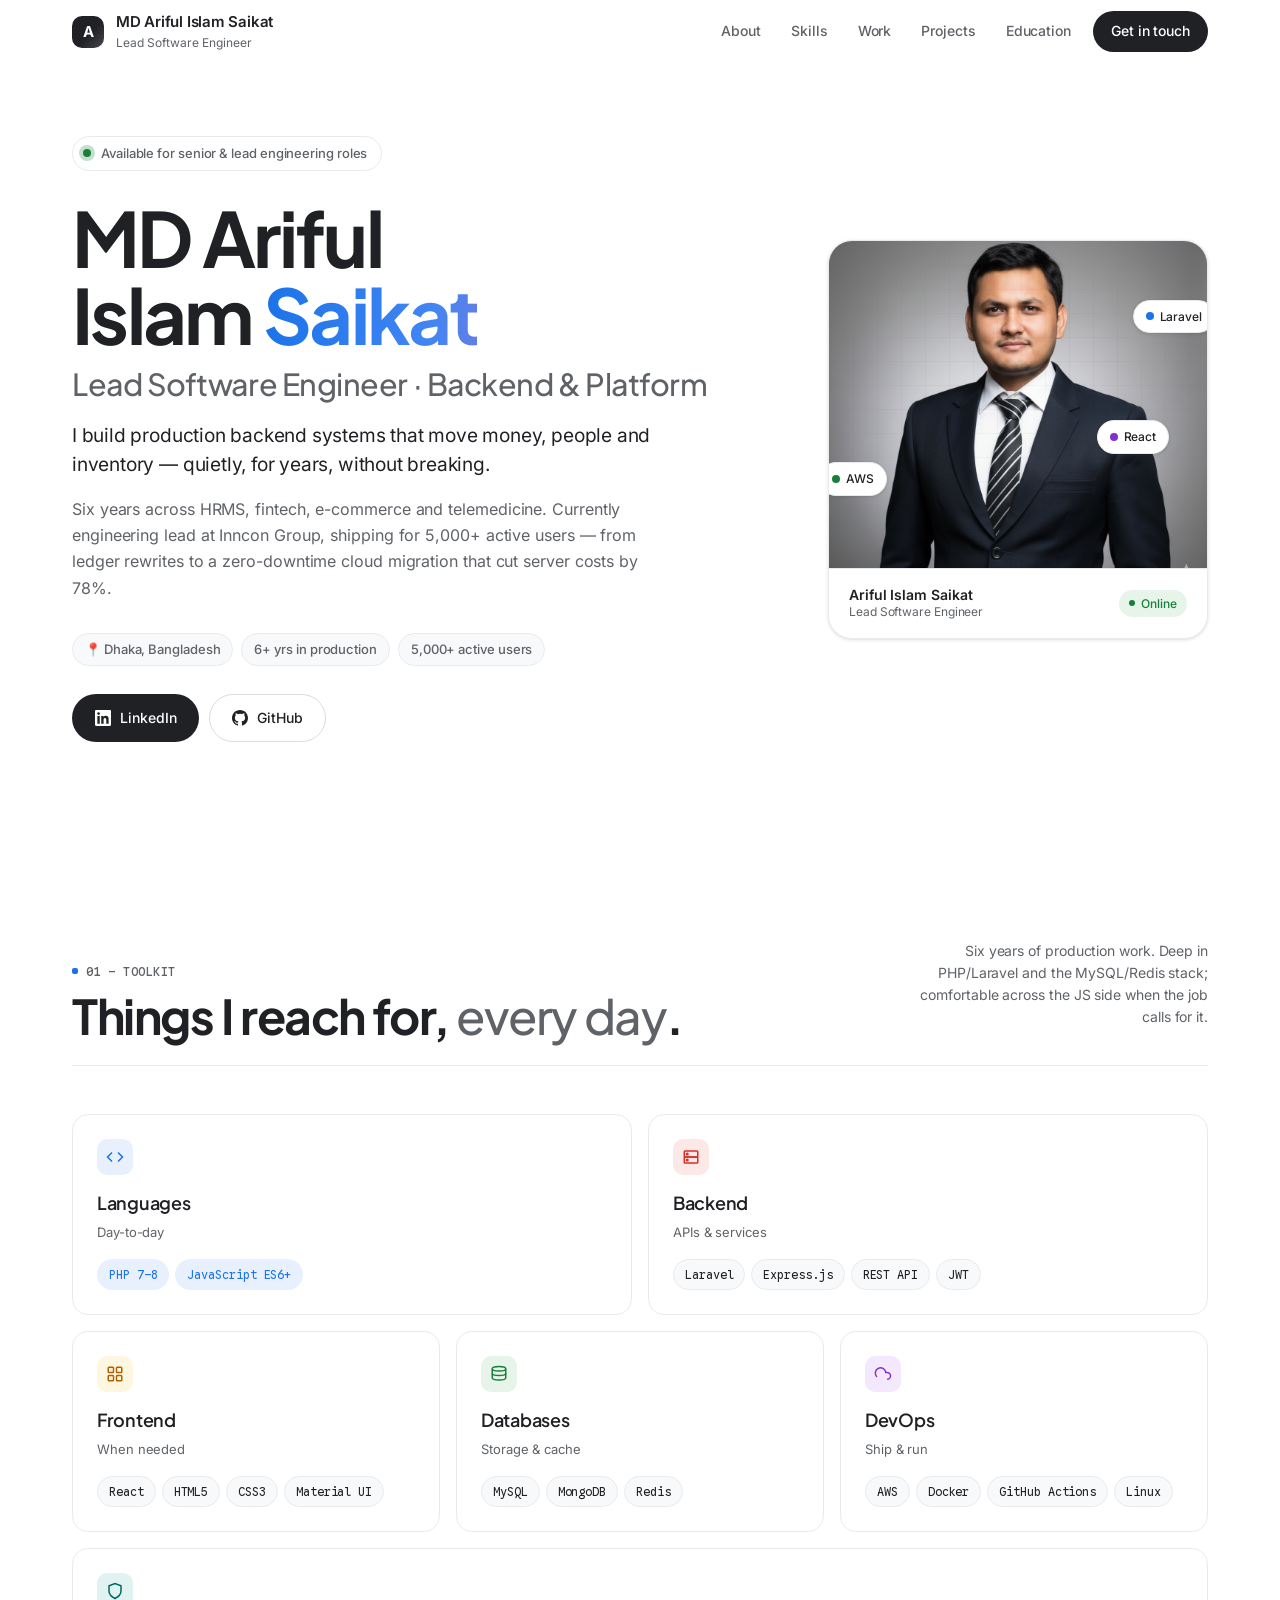
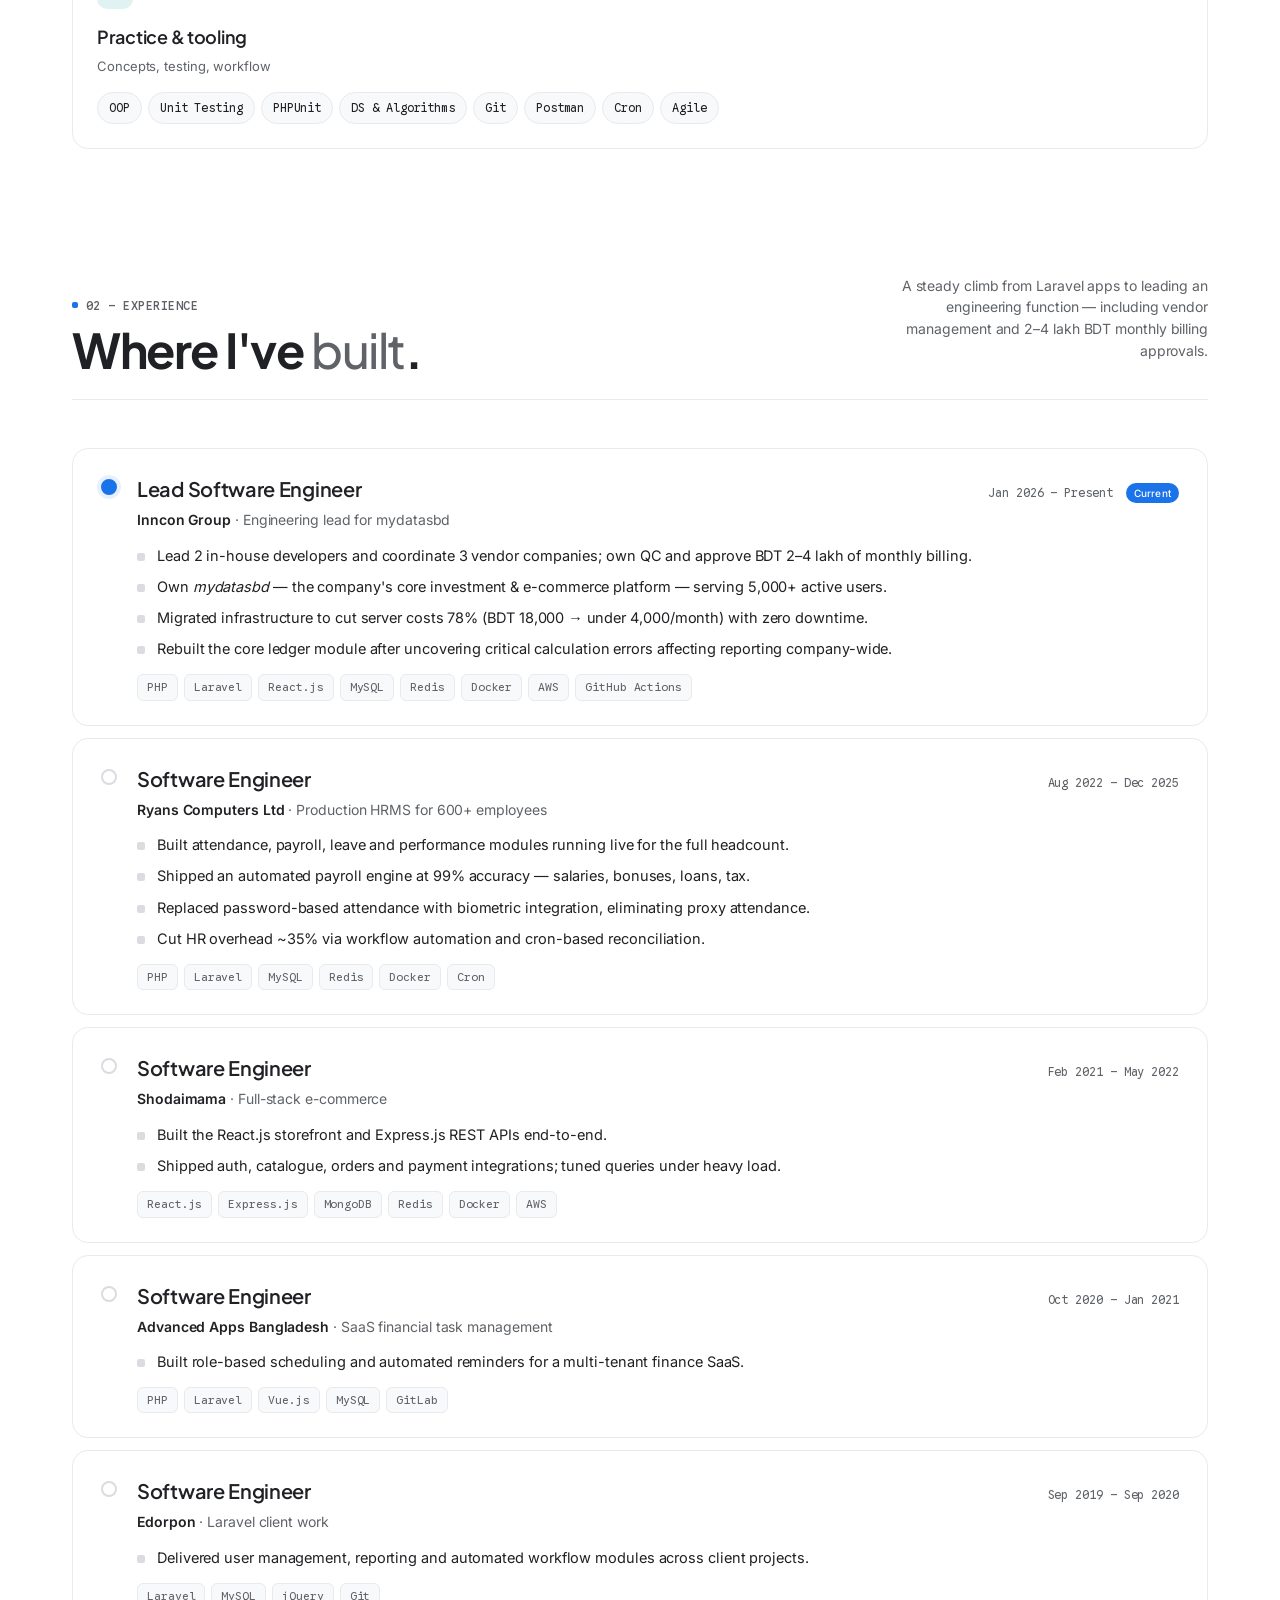
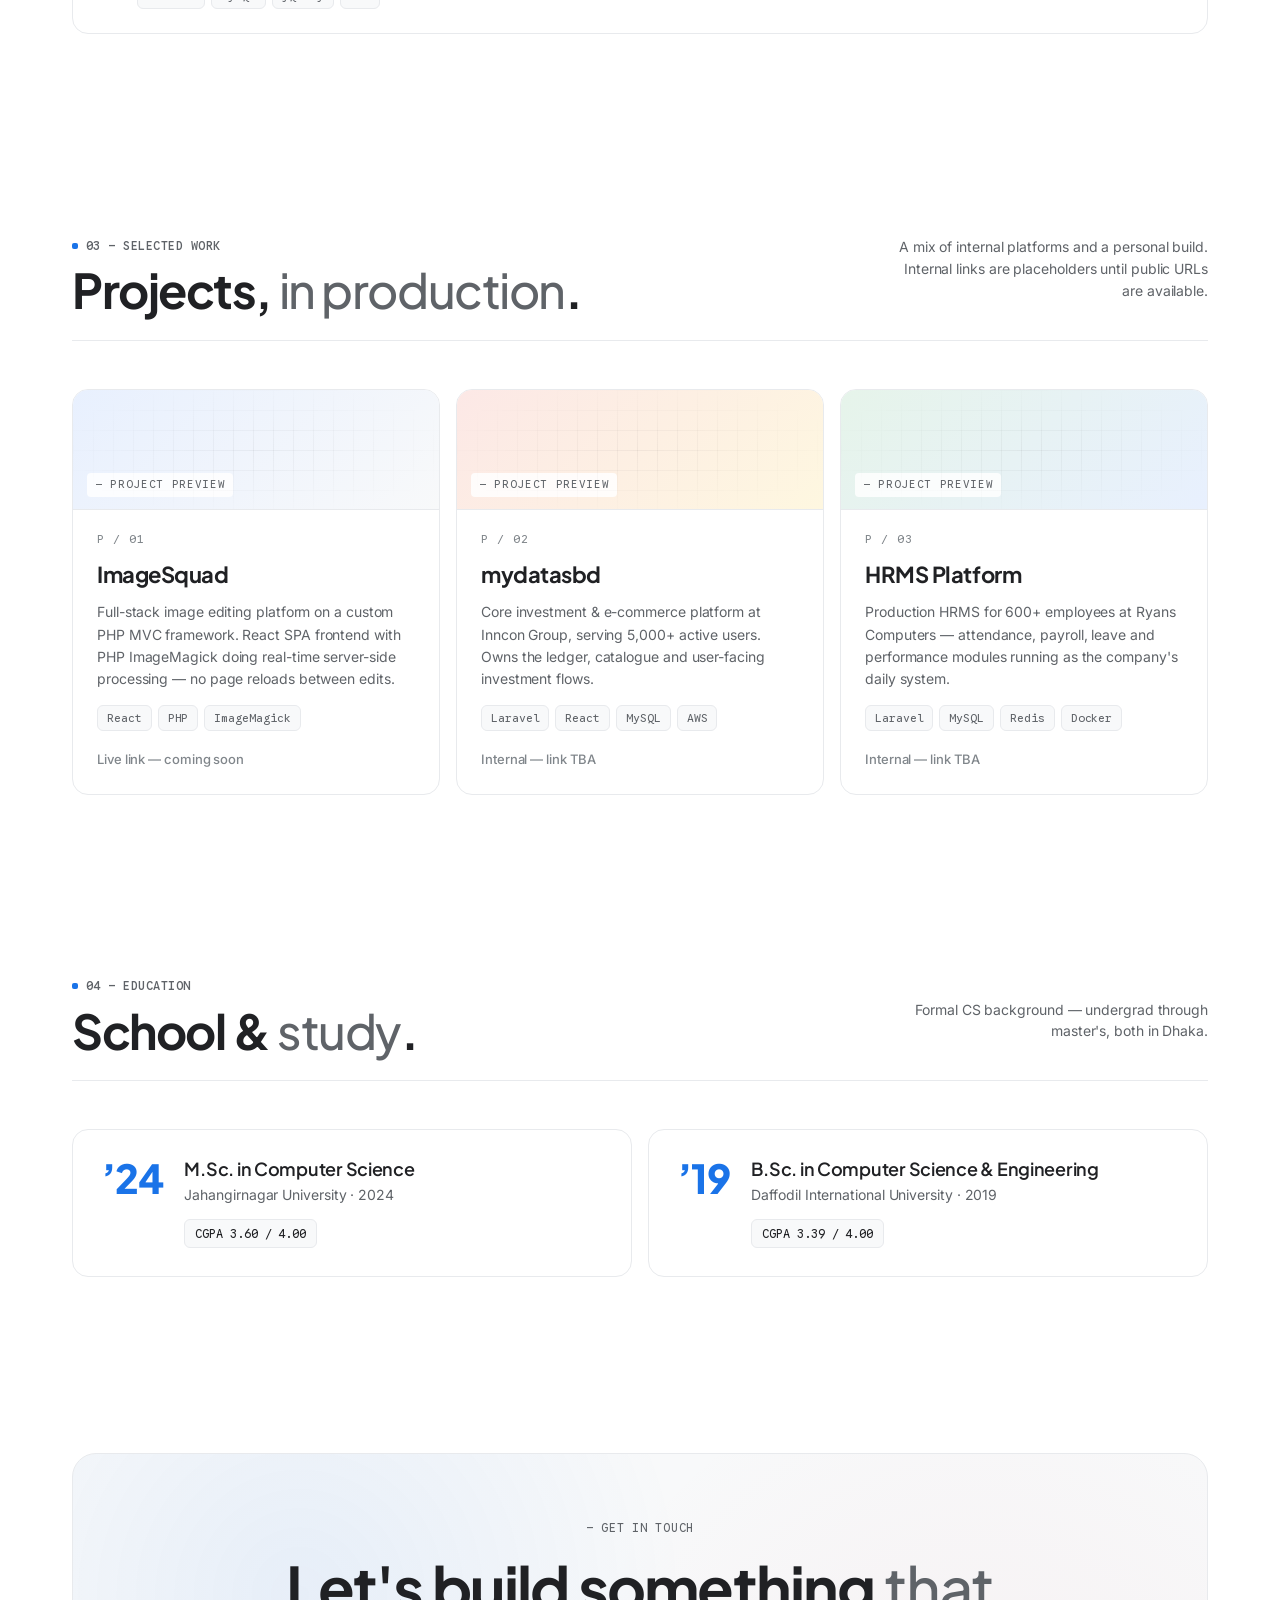
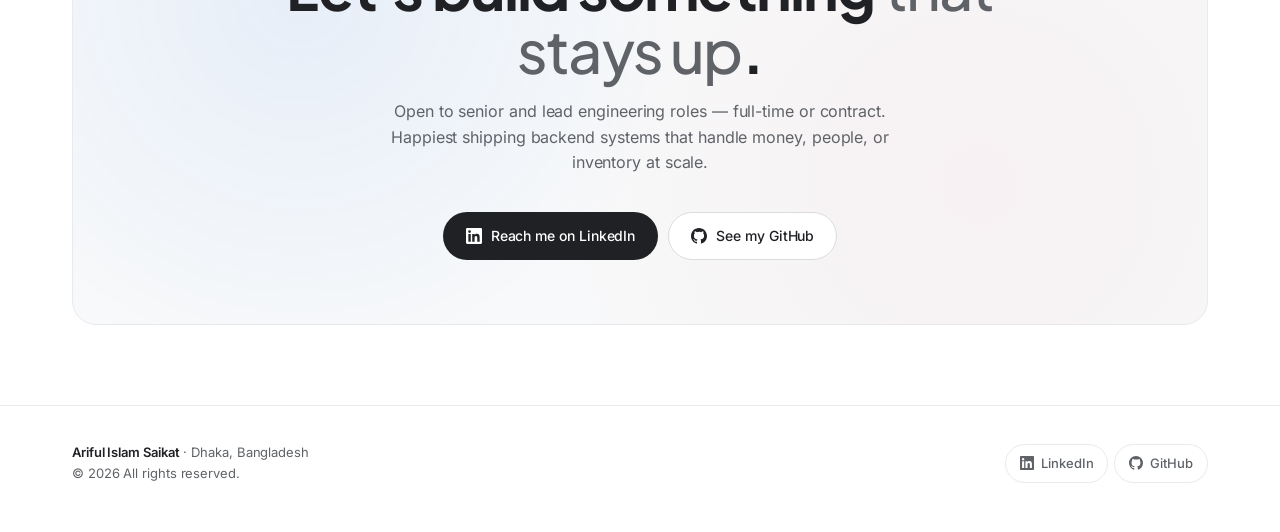
==== commit 1293d134: "refactor: rename profile images to follow naming convention" ====
--- a/index.html
+++ b/index.html
@@ -229,7 +229,7 @@
   </script>
 
   <script type="__bundler/template">
-"<!DOCTYPE html>\n<html lang=\"en\"><head>\n\n\n<meta charset=\"UTF-8\">\n<meta name=\"viewport\" content=\"width=device-width, initial-scale=1.0\">\n<title>MD Ariful Islam Saikat — Lead Software Engineer<\u002Ftitle>\n\n<link rel=\"preconnect\" href=\"https://fonts.googleapis.com\">\n<link rel=\"preconnect\" href=\"https://fonts.gstatic.com\" crossorigin=\"\">\n<style>/* adlam */\n@font-face {\n  font-family: 'Google Sans Code';\n  font-style: normal;\n  font-weight: 400;\n  font-display: swap;\n  src: url(\"09fa8573-38b9-4e13-bb79-18341dfc2c75\") format('woff2');\n  unicode-range: U+061F, U+0640, U+2015, U+201B, U+2020-2021, U+2030, U+204F, U+25CC, U+2E28-2E29, U+2E41, U+1E900-1E95F;\n}\n/* canadian-aboriginal */\n@font-face {\n  font-family: 'Google Sans Code';\n  font-style: normal;\n  font-weight: 400;\n  font-display: swap;\n  src: url(\"8268ffbd-d5ee-4795-86f5-2643e0226069\") format('woff2');\n  unicode-range: U+02C7, U+02D8-02D9, U+02DB, U+0307, U+1400-167F, U+18B0-18F5, U+25CC, U+11AB0-11ABF;\n}\n/* cherokee */\n@font-face {\n  font-family: 'Google Sans Code';\n  font-style: normal;\n  font-weight: 400;\n  font-display: swap;\n  src: url(\"f375c220-74a2-49f2-8f1b-44c00856c07c\") format('woff2');\n  unicode-range: U+0300-0302, U+0304, U+030B-030C, U+0323-0324, U+0330-0331, U+13A0-13FF, U+AB70-ABBF;\n}\n/* math */\n@font-face {\n  font-family: 'Google Sans Code';\n  font-style: normal;\n  font-weight: 400;\n  font-display: swap;\n  src: url(\"c858affe-11a1-4d77-931b-a9e90906c7dc\") format('woff2');\n  unicode-range: U+0302-0303, U+0305, U+0307-0308, U+0310, U+0312, U+0315, U+031A, U+0326-0327, U+032C, U+032F-0330, U+0332-0333, U+0338, U+033A, U+0346, U+034D, U+0391-03A1, U+03A3-03A9, U+03B1-03C9, U+03D1, U+03D5-03D6, U+03F0-03F1, U+03F4-03F5, U+2016-2017, U+2034-2038, U+203C, U+2040, U+2043, U+2047, U+2050, U+2057, U+205F, U+2070-2071, U+2074-208E, U+2090-209C, U+20D0-20DC, U+20E1, U+20E5-20EF, U+2100-2112, U+2114-2115, U+2117-2121, U+2123-214F, U+2190, U+2192, U+2194-21AE, U+21B0-21E5, U+21F1-21F2, U+21F4-2211, U+2213-2214, U+2216-22FF, U+2308-230B, U+2310, U+2319, U+231C-2321, U+2336-237A, U+237C, U+2395, U+239B-23B7, U+23D0, U+23DC-23E1, U+2474-2475, U+25AF, U+25B3, U+25B7, U+25BD, U+25C1, U+25CA, U+25CC, U+25FB, U+266D-266F, U+27C0-27FF, U+2900-2AFF, U+2B0E-2B11, U+2B30-2B4C, U+2BFE, U+3030, U+FF5B, U+FF5D, U+1D400-1D7FF, U+1EE00-1EEFF;\n}\n/* old-permic */\n@font-face {\n  font-family: 'Google Sans Code';\n  font-style: normal;\n  font-weight: 400;\n  font-display: swap;\n  src: url(\"b197bab9-192f-4aa2-b543-798086d4bf39\") format('woff2');\n  unicode-range: U+0300, U+0306-0308, U+0313, U+0483, U+20DB, U+25CC, U+10350-1037A;\n}\n/* symbols */\n@font-face {\n  font-family: 'Google Sans Code';\n  font-style: normal;\n  font-weight: 400;\n  font-display: swap;\n  src: url(\"cf78908c-3452-448c-af67-813793055845\") format('woff2');\n  unicode-range: U+0001-000C, U+000E-001F, U+007F-009F, U+20DD-20E0, U+20E2-20E4, U+2150-218F, U+2190, U+2192, U+2194-2199, U+21AF, U+21E6-21F0, U+21F3, U+2218-2219, U+2299, U+22C4-22C6, U+2300-243F, U+2440-244A, U+2460-24FF, U+25A0-27BF, U+2800-28FF, U+2921-2922, U+2981, U+29BF, U+29EB, U+2B00-2BFF, U+4DC0-4DFF, U+FFF9-FFFB, U+10140-1018E, U+10190-1019C, U+101A0, U+101D0-101FD, U+102E0-102FB, U+10E60-10E7E, U+1D2C0-1D2D3, U+1D2E0-1D37F, U+1F000-1F0FF, U+1F100-1F1AD, U+1F1E6-1F1FF, U+1F30D-1F30F, U+1F315, U+1F31C, U+1F31E, U+1F320-1F32C, U+1F336, U+1F378, U+1F37D, U+1F382, U+1F393-1F39F, U+1F3A7-1F3A8, U+1F3AC-1F3AF, U+1F3C2, U+1F3C4-1F3C6, U+1F3CA-1F3CE, U+1F3D4-1F3E0, U+1F3ED, U+1F3F1-1F3F3, U+1F3F5-1F3F7, U+1F408, U+1F415, U+1F41F, U+1F426, U+1F43F, U+1F441-1F442, U+1F444, U+1F446-1F449, U+1F44C-1F44E, U+1F453, U+1F46A, U+1F47D, U+1F4A3, U+1F4B0, U+1F4B3, U+1F4B9, U+1F4BB, U+1F4BF, U+1F4C8-1F4CB, U+1F4D6, U+1F4DA, U+1F4DF, U+1F4E3-1F4E6, U+1F4EA-1F4ED, U+1F4F7, U+1F4F9-1F4FB, U+1F4FD-1F4FE, U+1F503, U+1F507-1F50B, U+1F50D, U+1F512-1F513, U+1F53E-1F54A, U+1F54F-1F5FA, U+1F610, U+1F650-1F67F, U+1F687, U+1F68D, U+1F691, U+1F694, U+1F698, U+1F6AD, U+1F6B2, U+1F6B9-1F6BA, U+1F6BC, U+1F6C6-1F6CF, U+1F6D3-1F6D7, U+1F6E0-1F6EA, U+1F6F0-1F6F3, U+1F6F7-1F6FC, U+1F700-1F7FF, U+1F800-1F80B, U+1F810-1F847, U+1F850-1F859, U+1F860-1F887, U+1F890-1F8AD, U+1F8B0-1F8BB, U+1F8C0-1F8C1, U+1F900-1F90B, U+1F93B, U+1F946, U+1F984, U+1F996, U+1F9E9, U+1FA00-1FA6F, U+1FA70-1FA7C, U+1FA80-1FA89, U+1FA8F-1FAC6, U+1FACE-1FADC, U+1FADF-1FAE9, U+1FAF0-1FAF8, U+1FB00-1FBFF;\n}\n/* symbols2 */\n@font-face {\n  font-family: 'Google Sans Code';\n  font-style: normal;\n  font-weight: 400;\n  font-display: swap;\n  src: url(\"9afa4963-a819-4896-9e51-7a5a2e0ae2d4\") format('woff2');\n  unicode-range: U+2000-2001, U+2004-2008, U+200A, U+23B8-23BD, U+2500-259F;\n}\n/* syriac */\n@font-face {\n  font-family: 'Google Sans Code';\n  font-style: normal;\n  font-weight: 400;\n  font-display: swap;\n  src: url(\"1489d865-686a-46ce-9e49-ae5040054966\") format('woff2');\n  unicode-range: U+0303-0304, U+0307-0308, U+030A, U+0320, U+0323-0325, U+032D-032E, U+0330-0331, U+060C, U+061B-061C, U+061F, U+0621, U+0640, U+064B-0655, U+0660-066C, U+0670, U+0700-074F, U+0860-086A, U+1DF8, U+1DFA, U+200C-200F, U+25CC, U+2670-2671;\n}\n/* vietnamese */\n@font-face {\n  font-family: 'Google Sans Code';\n  font-style: normal;\n  font-weight: 400;\n  font-display: swap;\n  src: url(\"848d9c18-de9b-4707-ad4d-18c7861c92dc\") format('woff2');\n  unicode-range: U+0102-0103, U+0110-0111, U+0128-0129, U+0168-0169, U+01A0-01A1, U+01AF-01B0, U+0300-0301, U+0303-0304, U+0308-0309, U+0323, U+0329, U+1EA0-1EF9, U+20AB;\n}\n/* latin-ext */\n@font-face {\n  font-family: 'Google Sans Code';\n  font-style: normal;\n  font-weight: 400;\n  font-display: swap;\n  src: url(\"976eafff-5cc4-4e39-9a03-36d516fe7c4f\") format('woff2');\n  unicode-range: U+0100-02BA, U+02BD-02C5, U+02C7-02CC, U+02CE-02D7, U+02DD-02FF, U+0304, U+0308, U+0329, U+1D00-1DBF, U+1E00-1E9F, U+1EF2-1EFF, U+2020, U+20A0-20AB, U+20AD-20C0, U+2113, U+2C60-2C7F, U+A720-A7FF;\n}\n/* latin */\n@font-face {\n  font-family: 'Google Sans Code';\n  font-style: normal;\n  font-weight: 400;\n  font-display: swap;\n  src: url(\"b33673e9-6648-4ff7-8dac-57cab7ef4304\") format('woff2');\n  unicode-range: U+0000-00FF, U+0131, U+0152-0153, U+02BB-02BC, U+02C6, U+02DA, U+02DC, U+0304, U+0308, U+0329, U+2000-206F, U+20AC, U+2122, U+2191, U+2193, U+2212, U+2215, U+FEFF, U+FFFD;\n}\n/* adlam */\n@font-face {\n  font-family: 'Google Sans Code';\n  font-style: normal;\n  font-weight: 500;\n  font-display: swap;\n  src: url(\"09fa8573-38b9-4e13-bb79-18341dfc2c75\") format('woff2');\n  unicode-range: U+061F, U+0640, U+2015, U+201B, U+2020-2021, U+2030, U+204F, U+25CC, U+2E28-2E29, U+2E41, U+1E900-1E95F;\n}\n/* canadian-aboriginal */\n@font-face {\n  font-family: 'Google Sans Code';\n  font-style: normal;\n  font-weight: 500;\n  font-display: swap;\n  src: url(\"8268ffbd-d5ee-4795-86f5-2643e0226069\") format('woff2');\n  unicode-range: U+02C7, U+02D8-02D9, U+02DB, U+0307, U+1400-167F, U+18B0-18F5, U+25CC, U+11AB0-11ABF;\n}\n/* cherokee */\n@font-face {\n  font-family: 'Google Sans Code';\n  font-style: normal;\n  font-weight: 500;\n  font-display: swap;\n  src: url(\"f375c220-74a2-49f2-8f1b-44c00856c07c\") format('woff2');\n  unicode-range: U+0300-0302, U+0304, U+030B-030C, U+0323-0324, U+0330-0331, U+13A0-13FF, U+AB70-ABBF;\n}\n/* math */\n@font-face {\n  font-family: 'Google Sans Code';\n  font-style: normal;\n  font-weight: 500;\n  font-display: swap;\n  src: url(\"c858affe-11a1-4d77-931b-a9e90906c7dc\") format('woff2');\n  unicode-range: U+0302-0303, U+0305, U+0307-0308, U+0310, U+0312, U+0315, U+031A, U+0326-0327, U+032C, U+032F-0330, U+0332-0333, U+0338, U+033A, U+0346, U+034D, U+0391-03A1, U+03A3-03A9, U+03B1-03C9, U+03D1, U+03D5-03D6, U+03F0-03F1, U+03F4-03F5, U+2016-2017, U+2034-2038, U+203C, U+2040, U+2043, U+2047, U+2050, U+2057, U+205F, U+2070-2071, U+2074-208E, U+2090-209C, U+20D0-20DC, U+20E1, U+20E5-20EF, U+2100-2112, U+2114-2115, U+2117-2121, U+2123-214F, U+2190, U+2192, U+2194-21AE, U+21B0-21E5, U+21F1-21F2, U+21F4-2211, U+2213-2214, U+2216-22FF, U+2308-230B, U+2310, U+2319, U+231C-2321, U+2336-237A, U+237C, U+2395, U+239B-23B7, U+23D0, U+23DC-23E1, U+2474-2475, U+25AF, U+25B3, U+25B7, U+25BD, U+25C1, U+25CA, U+25CC, U+25FB, U+266D-266F, U+27C0-27FF, U+2900-2AFF, U+2B0E-2B11, U+2B30-2B4C, U+2BFE, U+3030, U+FF5B, U+FF5D, U+1D400-1D7FF, U+1EE00-1EEFF;\n}\n/* old-permic */\n@font-face {\n  font-family: 'Google Sans Code';\n  font-style: normal;\n  font-weight: 500;\n  font-display: swap;\n  src: url(\"b197bab9-192f-4aa2-b543-798086d4bf39\") format('woff2');\n  unicode-range: U+0300, U+0306-0308, U+0313, U+0483, U+20DB, U+25CC, U+10350-1037A;\n}\n/* symbols */\n@font-face {\n  font-family: 'Google Sans Code';\n  font-style: normal;\n  font-weight: 500;\n  font-display: swap;\n  src: url(\"cf78908c-3452-448c-af67-813793055845\") format('woff2');\n  unicode-range: U+0001-000C, U+000E-001F, U+007F-009F, U+20DD-20E0, U+20E2-20E4, U+2150-218F, U+2190, U+2192, U+2194-2199, U+21AF, U+21E6-21F0, U+21F3, U+2218-2219, U+2299, U+22C4-22C6, U+2300-243F, U+2440-244A, U+2460-24FF, U+25A0-27BF, U+2800-28FF, U+2921-2922, U+2981, U+29BF, U+29EB, U+2B00-2BFF, U+4DC0-4DFF, U+FFF9-FFFB, U+10140-1018E, U+10190-1019C, U+101A0, U+101D0-101FD, U+102E0-102FB, U+10E60-10E7E, U+1D2C0-1D2D3, U+1D2E0-1D37F, U+1F000-1F0FF, U+1F100-1F1AD, U+1F1E6-1F1FF, U+1F30D-1F30F, U+1F315, U+1F31C, U+1F31E, U+1F320-1F32C, U+1F336, U+1F378, U+1F37D, U+1F382, U+1F393-1F39F, U+1F3A7-1F3A8, U+1F3AC-1F3AF, U+1F3C2, U+1F3C4-1F3C6, U+1F3CA-1F3CE, U+1F3D4-1F3E0, U+1F3ED, U+1F3F1-1F3F3, U+1F3F5-1F3F7, U+1F408, U+1F415, U+1F41F, U+1F426, U+1F43F, U+1F441-1F442, U+1F444, U+1F446-1F449, U+1F44C-1F44E, U+1F453, U+1F46A, U+1F47D, U+1F4A3, U+1F4B0, U+1F4B3, U+1F4B9, U+1F4BB, U+1F4BF, U+1F4C8-1F4CB, U+1F4D6, U+1F4DA, U+1F4DF, U+1F4E3-1F4E6, U+1F4EA-1F4ED, U+1F4F7, U+1F4F9-1F4FB, U+1F4FD-1F4FE, U+1F503, U+1F507-1F50B, U+1F50D, U+1F512-1F513, U+1F53E-1F54A, U+1F54F-1F5FA, U+1F610, U+1F650-1F67F, U+1F687, U+1F68D, U+1F691, U+1F694, U+1F698, U+1F6AD, U+1F6B2, U+1F6B9-1F6BA, U+1F6BC, U+1F6C6-1F6CF, U+1F6D3-1F6D7, U+1F6E0-1F6EA, U+1F6F0-1F6F3, U+1F6F7-1F6FC, U+1F700-1F7FF, U+1F800-1F80B, U+1F810-1F847, U+1F850-1F859, U+1F860-1F887, U+1F890-1F8AD, U+1F8B0-1F8BB, U+1F8C0-1F8C1, U+1F900-1F90B, U+1F93B, U+1F946, U+1F984, U+1F996, U+1F9E9, U+1FA00-1FA6F, U+1FA70-1FA7C, U+1FA80-1FA89, U+1FA8F-1FAC6, U+1FACE-1FADC, U+1FADF-1FAE9, U+1FAF0-1FAF8, U+1FB00-1FBFF;\n}\n/* symbols2 */\n@font-face {\n  font-family: 'Google Sans Code';\n  font-style: normal;\n  font-weight: 500;\n  font-display: swap;\n  src: url(\"9afa4963-a819-4896-9e51-7a5a2e0ae2d4\") format('woff2');\n  unicode-range: U+2000-2001, U+2004-2008, U+200A, U+23B8-23BD, U+2500-259F;\n}\n/* syriac */\n@font-face {\n  font-family: 'Google Sans Code';\n  font-style: normal;\n  font-weight: 500;\n  font-display: swap;\n  src: url(\"1489d865-686a-46ce-9e49-ae5040054966\") format('woff2');\n  unicode-range: U+0303-0304, U+0307-0308, U+030A, U+0320, U+0323-0325, U+032D-032E, U+0330-0331, U+060C, U+061B-061C, U+061F, U+0621, U+0640, U+064B-0655, U+0660-066C, U+0670, U+0700-074F, U+0860-086A, U+1DF8, U+1DFA, U+200C-200F, U+25CC, U+2670-2671;\n}\n/* vietnamese */\n@font-face {\n  font-family: 'Google Sans Code';\n  font-style: normal;\n  font-weight: 500;\n  font-display: swap;\n  src: url(\"848d9c18-de9b-4707-ad4d-18c7861c92dc\") format('woff2');\n  unicode-range: U+0102-0103, U+0110-0111, U+0128-0129, U+0168-0169, U+01A0-01A1, U+01AF-01B0, U+0300-0301, U+0303-0304, U+0308-0309, U+0323, U+0329, U+1EA0-1EF9, U+20AB;\n}\n/* latin-ext */\n@font-face {\n  font-family: 'Google Sans Code';\n  font-style: normal;\n  font-weight: 500;\n  font-display: swap;\n  src: url(\"976eafff-5cc4-4e39-9a03-36d516fe7c4f\") format('woff2');\n  unicode-range: U+0100-02BA, U+02BD-02C5, U+02C7-02CC, U+02CE-02D7, U+02DD-02FF, U+0304, U+0308, U+0329, U+1D00-1DBF, U+1E00-1E9F, U+1EF2-1EFF, U+2020, U+20A0-20AB, U+20AD-20C0, U+2113, U+2C60-2C7F, U+A720-A7FF;\n}\n/* latin */\n@font-face {\n  font-family: 'Google Sans Code';\n  font-style: normal;\n  font-weight: 500;\n  font-display: swap;\n  src: url(\"b33673e9-6648-4ff7-8dac-57cab7ef4304\") format('woff2');\n  unicode-range: U+0000-00FF, U+0131, U+0152-0153, U+02BB-02BC, U+02C6, U+02DA, U+02DC, U+0304, U+0308, U+0329, U+2000-206F, U+20AC, U+2122, U+2191, U+2193, U+2212, U+2215, U+FEFF, U+FFFD;\n}\n/* cyrillic-ext */\n@font-face {\n  font-family: 'Inter';\n  font-style: normal;\n  font-weight: 300;\n  font-display: swap;\n  src: url(\"4cf4e1a7-5ac6-4ba7-8e42-aec68e84a75b\") format('woff2');\n  unicode-range: U+0460-052F, U+1C80-1C8A, U+20B4, U+2DE0-2DFF, U+A640-A69F, U+FE2E-FE2F;\n}\n/* cyrillic */\n@font-face {\n  font-family: 'Inter';\n  font-style: normal;\n  font-weight: 300;\n  font-display: swap;\n  src: url(\"57d81b67-3589-4187-bc67-18d9f2baf653\") format('woff2');\n  unicode-range: U+0301, U+0400-045F, U+0490-0491, U+04B0-04B1, U+2116;\n}\n/* greek-ext */\n@font-face {\n  font-family: 'Inter';\n  font-style: normal;\n  font-weight: 300;\n  font-display: swap;\n  src: url(\"e24fafb4-7652-4618-8558-c2fb3de7982b\") format('woff2');\n  unicode-range: U+1F00-1FFF;\n}\n/* greek */\n@font-face {\n  font-family: 'Inter';\n  font-style: normal;\n  font-weight: 300;\n  font-display: swap;\n  src: url(\"4415156b-0559-4833-a72e-5fb4c9f90361\") format('woff2');\n  unicode-range: U+0370-0377, U+037A-037F, U+0384-038A, U+038C, U+038E-03A1, U+03A3-03FF;\n}\n/* vietnamese */\n@font-face {\n  font-family: 'Inter';\n  font-style: normal;\n  font-weight: 300;\n  font-display: swap;\n  src: url(\"ecb7e3fe-7042-4b80-b5bd-9f34b0386e84\") format('woff2');\n  unicode-range: U+0102-0103, U+0110-0111, U+0128-0129, U+0168-0169, U+01A0-01A1, U+01AF-01B0, U+0300-0301, U+0303-0304, U+0308-0309, U+0323, U+0329, U+1EA0-1EF9, U+20AB;\n}\n/* latin-ext */\n@font-face {\n  font-family: 'Inter';\n  font-style: normal;\n  font-weight: 300;\n  font-display: swap;\n  src: url(\"a1f58a36-1328-4c5b-9fac-036f833c3d27\") format('woff2');\n  unicode-range: U+0100-02BA, U+02BD-02C5, U+02C7-02CC, U+02CE-02D7, U+02DD-02FF, U+0304, U+0308, U+0329, U+1D00-1DBF, U+1E00-1E9F, U+1EF2-1EFF, U+2020, U+20A0-20AB, U+20AD-20C0, U+2113, U+2C60-2C7F, U+A720-A7FF;\n}\n/* latin */\n@font-face {\n  font-family: 'Inter';\n  font-style: normal;\n  font-weight: 300;\n  font-display: swap;\n  src: url(\"f9599ff6-dadf-45d4-a41c-871b7da389d3\") format('woff2');\n  unicode-range: U+0000-00FF, U+0131, U+0152-0153, U+02BB-02BC, U+02C6, U+02DA, U+02DC, U+0304, U+0308, U+0329, U+2000-206F, U+20AC, U+2122, U+2191, U+2193, U+2212, U+2215, U+FEFF, U+FFFD;\n}\n/* cyrillic-ext */\n@font-face {\n  font-family: 'Inter';\n  font-style: normal;\n  font-weight: 400;\n  font-display: swap;\n  src: url(\"4cf4e1a7-5ac6-4ba7-8e42-aec68e84a75b\") format('woff2');\n  unicode-range: U+0460-052F, U+1C80-1C8A, U+20B4, U+2DE0-2DFF, U+A640-A69F, U+FE2E-FE2F;\n}\n/* cyrillic */\n@font-face {\n  font-family: 'Inter';\n  font-style: normal;\n  font-weight: 400;\n  font-display: swap;\n  src: url(\"57d81b67-3589-4187-bc67-18d9f2baf653\") format('woff2');\n  unicode-range: U+0301, U+0400-045F, U+0490-0491, U+04B0-04B1, U+2116;\n}\n/* greek-ext */\n@font-face {\n  font-family: 'Inter';\n  font-style: normal;\n  font-weight: 400;\n  font-display: swap;\n  src: url(\"e24fafb4-7652-4618-8558-c2fb3de7982b\") format('woff2');\n  unicode-range: U+1F00-1FFF;\n}\n/* greek */\n@font-face {\n  font-family: 'Inter';\n  font-style: normal;\n  font-weight: 400;\n  font-display: swap;\n  src: url(\"4415156b-0559-4833-a72e-5fb4c9f90361\") format('woff2');\n  unicode-range: U+0370-0377, U+037A-037F, U+0384-038A, U+038C, U+038E-03A1, U+03A3-03FF;\n}\n/* vietnamese */\n@font-face {\n  font-family: 'Inter';\n  font-style: normal;\n  font-weight: 400;\n  font-display: swap;\n  src: url(\"ecb7e3fe-7042-4b80-b5bd-9f34b0386e84\") format('woff2');\n  unicode-range: U+0102-0103, U+0110-0111, U+0128-0129, U+0168-0169, U+01A0-01A1, U+01AF-01B0, U+0300-0301, U+0303-0304, U+0308-0309, U+0323, U+0329, U+1EA0-1EF9, U+20AB;\n}\n/* latin-ext */\n@font-face {\n  font-family: 'Inter';\n  font-style: normal;\n  font-weight: 400;\n  font-display: swap;\n  src: url(\"a1f58a36-1328-4c5b-9fac-036f833c3d27\") format('woff2');\n  unicode-range: U+0100-02BA, U+02BD-02C5, U+02C7-02CC, U+02CE-02D7, U+02DD-02FF, U+0304, U+0308, U+0329, U+1D00-1DBF, U+1E00-1E9F, U+1EF2-1EFF, U+2020, U+20A0-20AB, U+20AD-20C0, U+2113, U+2C60-2C7F, U+A720-A7FF;\n}\n/* latin */\n@font-face {\n  font-family: 'Inter';\n  font-style: normal;\n  font-weight: 400;\n  font-display: swap;\n  src: url(\"f9599ff6-dadf-45d4-a41c-871b7da389d3\") format('woff2');\n  unicode-range: U+0000-00FF, U+0131, U+0152-0153, U+02BB-02BC, U+02C6, U+02DA, U+02DC, U+0304, U+0308, U+0329, U+2000-206F, U+20AC, U+2122, U+2191, U+2193, U+2212, U+2215, U+FEFF, U+FFFD;\n}\n/* cyrillic-ext */\n@font-face {\n  font-family: 'Inter';\n  font-style: normal;\n  font-weight: 500;\n  font-display: swap;\n  src: url(\"4cf4e1a7-5ac6-4ba7-8e42-aec68e84a75b\") format('woff2');\n  unicode-range: U+0460-052F, U+1C80-1C8A, U+20B4, U+2DE0-2DFF, U+A640-A69F, U+FE2E-FE2F;\n}\n/* cyrillic */\n@font-face {\n  font-family: 'Inter';\n  font-style: normal;\n  font-weight: 500;\n  font-display: swap;\n  src: url(\"57d81b67-3589-4187-bc67-18d9f2baf653\") format('woff2');\n  unicode-range: U+0301, U+0400-045F, U+0490-0491, U+04B0-04B1, U+2116;\n}\n/* greek-ext */\n@font-face {\n  font-family: 'Inter';\n  font-style: normal;\n  font-weight: 500;\n  font-display: swap;\n  src: url(\"e24fafb4-7652-4618-8558-c2fb3de7982b\") format('woff2');\n  unicode-range: U+1F00-1FFF;\n}\n/* greek */\n@font-face {\n  font-family: 'Inter';\n  font-style: normal;\n  font-weight: 500;\n  font-display: swap;\n  src: url(\"4415156b-0559-4833-a72e-5fb4c9f90361\") format('woff2');\n  unicode-range: U+0370-0377, U+037A-037F, U+0384-038A, U+038C, U+038E-03A1, U+03A3-03FF;\n}\n/* vietnamese */\n@font-face {\n  font-family: 'Inter';\n  font-style: normal;\n  font-weight: 500;\n  font-display: swap;\n  src: url(\"ecb7e3fe-7042-4b80-b5bd-9f34b0386e84\") format('woff2');\n  unicode-range: U+0102-0103, U+0110-0111, U+0128-0129, U+0168-0169, U+01A0-01A1, U+01AF-01B0, U+0300-0301, U+0303-0304, U+0308-0309, U+0323, U+0329, U+1EA0-1EF9, U+20AB;\n}\n/* latin-ext */\n@font-face {\n  font-family: 'Inter';\n  font-style: normal;\n  font-weight: 500;\n  font-display: swap;\n  src: url(\"a1f58a36-1328-4c5b-9fac-036f833c3d27\") format('woff2');\n  unicode-range: U+0100-02BA, U+02BD-02C5, U+02C7-02CC, U+02CE-02D7, U+02DD-02FF, U+0304, U+0308, U+0329, U+1D00-1DBF, U+1E00-1E9F, U+1EF2-1EFF, U+2020, U+20A0-20AB, U+20AD-20C0, U+2113, U+2C60-2C7F, U+A720-A7FF;\n}\n/* latin */\n@font-face {\n  font-family: 'Inter';\n  font-style: normal;\n  font-weight: 500;\n  font-display: swap;\n  src: url(\"f9599ff6-dadf-45d4-a41c-871b7da389d3\") format('woff2');\n  unicode-range: U+0000-00FF, U+0131, U+0152-0153, U+02BB-02BC, U+02C6, U+02DA, U+02DC, U+0304, U+0308, U+0329, U+2000-206F, U+20AC, U+2122, U+2191, U+2193, U+2212, U+2215, U+FEFF, U+FFFD;\n}\n/* cyrillic-ext */\n@font-face {\n  font-family: 'Inter';\n  font-style: normal;\n  font-weight: 600;\n  font-display: swap;\n  src: url(\"4cf4e1a7-5ac6-4ba7-8e42-aec68e84a75b\") format('woff2');\n  unicode-range: U+0460-052F, U+1C80-1C8A, U+20B4, U+2DE0-2DFF, U+A640-A69F, U+FE2E-FE2F;\n}\n/* cyrillic */\n@font-face {\n  font-family: 'Inter';\n  font-style: normal;\n  font-weight: 600;\n  font-display: swap;\n  src: url(\"57d81b67-3589-4187-bc67-18d9f2baf653\") format('woff2');\n  unicode-range: U+0301, U+0400-045F, U+0490-0491, U+04B0-04B1, U+2116;\n}\n/* greek-ext */\n@font-face {\n  font-family: 'Inter';\n  font-style: normal;\n  font-weight: 600;\n  font-display: swap;\n  src: url(\"e24fafb4-7652-4618-8558-c2fb3de7982b\") format('woff2');\n  unicode-range: U+1F00-1FFF;\n}\n/* greek */\n@font-face {\n  font-family: 'Inter';\n  font-style: normal;\n  font-weight: 600;\n  font-display: swap;\n  src: url(\"4415156b-0559-4833-a72e-5fb4c9f90361\") format('woff2');\n  unicode-range: U+0370-0377, U+037A-037F, U+0384-038A, U+038C, U+038E-03A1, U+03A3-03FF;\n}\n/* vietnamese */\n@font-face {\n  font-family: 'Inter';\n  font-style: normal;\n  font-weight: 600;\n  font-display: swap;\n  src: url(\"ecb7e3fe-7042-4b80-b5bd-9f34b0386e84\") format('woff2');\n  unicode-range: U+0102-0103, U+0110-0111, U+0128-0129, U+0168-0169, U+01A0-01A1, U+01AF-01B0, U+0300-0301, U+0303-0304, U+0308-0309, U+0323, U+0329, U+1EA0-1EF9, U+20AB;\n}\n/* latin-ext */\n@font-face {\n  font-family: 'Inter';\n  font-style: normal;\n  font-weight: 600;\n  font-display: swap;\n  src: url(\"a1f58a36-1328-4c5b-9fac-036f833c3d27\") format('woff2');\n  unicode-range: U+0100-02BA, U+02BD-02C5, U+02C7-02CC, U+02CE-02D7, U+02DD-02FF, U+0304, U+0308, U+0329, U+1D00-1DBF, U+1E00-1E9F, U+1EF2-1EFF, U+2020, U+20A0-20AB, U+20AD-20C0, U+2113, U+2C60-2C7F, U+A720-A7FF;\n}\n/* latin */\n@font-face {\n  font-family: 'Inter';\n  font-style: normal;\n  font-weight: 600;\n  font-display: swap;\n  src: url(\"f9599ff6-dadf-45d4-a41c-871b7da389d3\") format('woff2');\n  unicode-range: U+0000-00FF, U+0131, U+0152-0153, U+02BB-02BC, U+02C6, U+02DA, U+02DC, U+0304, U+0308, U+0329, U+2000-206F, U+20AC, U+2122, U+2191, U+2193, U+2212, U+2215, U+FEFF, U+FFFD;\n}\n/* cyrillic-ext */\n@font-face {\n  font-family: 'Inter';\n  font-style: normal;\n  font-weight: 700;\n  font-display: swap;\n  src: url(\"4cf4e1a7-5ac6-4ba7-8e42-aec68e84a75b\") format('woff2');\n  unicode-range: U+0460-052F, U+1C80-1C8A, U+20B4, U+2DE0-2DFF, U+A640-A69F, U+FE2E-FE2F;\n}\n/* cyrillic */\n@font-face {\n  font-family: 'Inter';\n  font-style: normal;\n  font-weight: 700;\n  font-display: swap;\n  src: url(\"57d81b67-3589-4187-bc67-18d9f2baf653\") format('woff2');\n  unicode-range: U+0301, U+0400-045F, U+0490-0491, U+04B0-04B1, U+2116;\n}\n/* greek-ext */\n@font-face {\n  font-family: 'Inter';\n  font-style: normal;\n  font-weight: 700;\n  font-display: swap;\n  src: url(\"e24fafb4-7652-4618-8558-c2fb3de7982b\") format('woff2');\n  unicode-range: U+1F00-1FFF;\n}\n/* greek */\n@font-face {\n  font-family: 'Inter';\n  font-style: normal;\n  font-weight: 700;\n  font-display: swap;\n  src: url(\"4415156b-0559-4833-a72e-5fb4c9f90361\") format('woff2');\n  unicode-range: U+0370-0377, U+037A-037F, U+0384-038A, U+038C, U+038E-03A1, U+03A3-03FF;\n}\n/* vietnamese */\n@font-face {\n  font-family: 'Inter';\n  font-style: normal;\n  font-weight: 700;\n  font-display: swap;\n  src: url(\"ecb7e3fe-7042-4b80-b5bd-9f34b0386e84\") format('woff2');\n  unicode-range: U+0102-0103, U+0110-0111, U+0128-0129, U+0168-0169, U+01A0-01A1, U+01AF-01B0, U+0300-0301, U+0303-0304, U+0308-0309, U+0323, U+0329, U+1EA0-1EF9, U+20AB;\n}\n/* latin-ext */\n@font-face {\n  font-family: 'Inter';\n  font-style: normal;\n  font-weight: 700;\n  font-display: swap;\n  src: url(\"a1f58a36-1328-4c5b-9fac-036f833c3d27\") format('woff2');\n  unicode-range: U+0100-02BA, U+02BD-02C5, U+02C7-02CC, U+02CE-02D7, U+02DD-02FF, U+0304, U+0308, U+0329, U+1D00-1DBF, U+1E00-1E9F, U+1EF2-1EFF, U+2020, U+20A0-20AB, U+20AD-20C0, U+2113, U+2C60-2C7F, U+A720-A7FF;\n}\n/* latin */\n@font-face {\n  font-family: 'Inter';\n  font-style: normal;\n  font-weight: 700;\n  font-display: swap;\n  src: url(\"f9599ff6-dadf-45d4-a41c-871b7da389d3\") format('woff2');\n  unicode-range: U+0000-00FF, U+0131, U+0152-0153, U+02BB-02BC, U+02C6, U+02DA, U+02DC, U+0304, U+0308, U+0329, U+2000-206F, U+20AC, U+2122, U+2191, U+2193, U+2212, U+2215, U+FEFF, U+FFFD;\n}\n/* cyrillic-ext */\n@font-face {\n  font-family: 'Inter';\n  font-style: normal;\n  font-weight: 800;\n  font-display: swap;\n  src: url(\"4cf4e1a7-5ac6-4ba7-8e42-aec68e84a75b\") format('woff2');\n  unicode-range: U+0460-052F, U+1C80-1C8A, U+20B4, U+2DE0-2DFF, U+A640-A69F, U+FE2E-FE2F;\n}\n/* cyrillic */\n@font-face {\n  font-family: 'Inter';\n  font-style: normal;\n  font-weight: 800;\n  font-display: swap;\n  src: url(\"57d81b67-3589-4187-bc67-18d9f2baf653\") format('woff2');\n  unicode-range: U+0301, U+0400-045F, U+0490-0491, U+04B0-04B1, U+2116;\n}\n/* greek-ext */\n@font-face {\n  font-family: 'Inter';\n  font-style: normal;\n  font-weight: 800;\n  font-display: swap;\n  src: url(\"e24fafb4-7652-4618-8558-c2fb3de7982b\") format('woff2');\n  unicode-range: U+1F00-1FFF;\n}\n/* greek */\n@font-face {\n  font-family: 'Inter';\n  font-style: normal;\n  font-weight: 800;\n  font-display: swap;\n  src: url(\"4415156b-0559-4833-a72e-5fb4c9f90361\") format('woff2');\n  unicode-range: U+0370-0377, U+037A-037F, U+0384-038A, U+038C, U+038E-03A1, U+03A3-03FF;\n}\n/* vietnamese */\n@font-face {\n  font-family: 'Inter';\n  font-style: normal;\n  font-weight: 800;\n  font-display: swap;\n  src: url(\"ecb7e3fe-7042-4b80-b5bd-9f34b0386e84\") format('woff2');\n  unicode-range: U+0102-0103, U+0110-0111, U+0128-0129, U+0168-0169, U+01A0-01A1, U+01AF-01B0, U+0300-0301, U+0303-0304, U+0308-0309, U+0323, U+0329, U+1EA0-1EF9, U+20AB;\n}\n/* latin-ext */\n@font-face {\n  font-family: 'Inter';\n  font-style: normal;\n  font-weight: 800;\n  font-display: swap;\n  src: url(\"a1f58a36-1328-4c5b-9fac-036f833c3d27\") format('woff2');\n  unicode-range: U+0100-02BA, U+02BD-02C5, U+02C7-02CC, U+02CE-02D7, U+02DD-02FF, U+0304, U+0308, U+0329, U+1D00-1DBF, U+1E00-1E9F, U+1EF2-1EFF, U+2020, U+20A0-20AB, U+20AD-20C0, U+2113, U+2C60-2C7F, U+A720-A7FF;\n}\n/* latin */\n@font-face {\n  font-family: 'Inter';\n  font-style: normal;\n  font-weight: 800;\n  font-display: swap;\n  src: url(\"f9599ff6-dadf-45d4-a41c-871b7da389d3\") format('woff2');\n  unicode-range: U+0000-00FF, U+0131, U+0152-0153, U+02BB-02BC, U+02C6, U+02DA, U+02DC, U+0304, U+0308, U+0329, U+2000-206F, U+20AC, U+2122, U+2191, U+2193, U+2212, U+2215, U+FEFF, U+FFFD;\n}\n/* cyrillic-ext */\n@font-face {\n  font-family: 'Plus Jakarta Sans';\n  font-style: normal;\n  font-weight: 400;\n  font-display: swap;\n  src: url(\"f142eb2e-2b34-4db9-8d2a-2ec07bbda9db\") format('woff2');\n  unicode-range: U+0460-052F, U+1C80-1C8A, U+20B4, U+2DE0-2DFF, U+A640-A69F, U+FE2E-FE2F;\n}\n/* vietnamese */\n@font-face {\n  font-family: 'Plus Jakarta Sans';\n  font-style: normal;\n  font-weight: 400;\n  font-display: swap;\n  src: url(\"1bff2fe1-91f3-4892-8814-8b0b4b8c9821\") format('woff2');\n  unicode-range: U+0102-0103, U+0110-0111, U+0128-0129, U+0168-0169, U+01A0-01A1, U+01AF-01B0, U+0300-0301, U+0303-0304, U+0308-0309, U+0323, U+0329, U+1EA0-1EF9, U+20AB;\n}\n/* latin-ext */\n@font-face {\n  font-family: 'Plus Jakarta Sans';\n  font-style: normal;\n  font-weight: 400;\n  font-display: swap;\n  src: url(\"115753b0-f7cf-4beb-8b47-2d95960c0f92\") format('woff2');\n  unicode-range: U+0100-02BA, U+02BD-02C5, U+02C7-02CC, U+02CE-02D7, U+02DD-02FF, U+0304, U+0308, U+0329, U+1D00-1DBF, U+1E00-1E9F, U+1EF2-1EFF, U+2020, U+20A0-20AB, U+20AD-20C0, U+2113, U+2C60-2C7F, U+A720-A7FF;\n}\n/* latin */\n@font-face {\n  font-family: 'Plus Jakarta Sans';\n  font-style: normal;\n  font-weight: 400;\n  font-display: swap;\n  src: url(\"8539fa44-7061-4295-9dc3-082ac3dcb8cd\") format('woff2');\n  unicode-range: U+0000-00FF, U+0131, U+0152-0153, U+02BB-02BC, U+02C6, U+02DA, U+02DC, U+0304, U+0308, U+0329, U+2000-206F, U+20AC, U+2122, U+2191, U+2193, U+2212, U+2215, U+FEFF, U+FFFD;\n}\n/* cyrillic-ext */\n@font-face {\n  font-family: 'Plus Jakarta Sans';\n  font-style: normal;\n  font-weight: 500;\n  font-display: swap;\n  src: url(\"f142eb2e-2b34-4db9-8d2a-2ec07bbda9db\") format('woff2');\n  unicode-range: U+0460-052F, U+1C80-1C8A, U+20B4, U+2DE0-2DFF, U+A640-A69F, U+FE2E-FE2F;\n}\n/* vietnamese */\n@font-face {\n  font-family: 'Plus Jakarta Sans';\n  font-style: normal;\n  font-weight: 500;\n  font-display: swap;\n  src: url(\"1bff2fe1-91f3-4892-8814-8b0b4b8c9821\") format('woff2');\n  unicode-range: U+0102-0103, U+0110-0111, U+0128-0129, U+0168-0169, U+01A0-01A1, U+01AF-01B0, U+0300-0301, U+0303-0304, U+0308-0309, U+0323, U+0329, U+1EA0-1EF9, U+20AB;\n}\n/* latin-ext */\n@font-face {\n  font-family: 'Plus Jakarta Sans';\n  font-style: normal;\n  font-weight: 500;\n  font-display: swap;\n  src: url(\"115753b0-f7cf-4beb-8b47-2d95960c0f92\") format('woff2');\n  unicode-range: U+0100-02BA, U+02BD-02C5, U+02C7-02CC, U+02CE-02D7, U+02DD-02FF, U+0304, U+0308, U+0329, U+1D00-1DBF, U+1E00-1E9F, U+1EF2-1EFF, U+2020, U+20A0-20AB, U+20AD-20C0, U+2113, U+2C60-2C7F, U+A720-A7FF;\n}\n/* latin */\n@font-face {\n  font-family: 'Plus Jakarta Sans';\n  font-style: normal;\n  font-weight: 500;\n  font-display: swap;\n  src: url(\"8539fa44-7061-4295-9dc3-082ac3dcb8cd\") format('woff2');\n  unicode-range: U+0000-00FF, U+0131, U+0152-0153, U+02BB-02BC, U+02C6, U+02DA, U+02DC, U+0304, U+0308, U+0329, U+2000-206F, U+20AC, U+2122, U+2191, U+2193, U+2212, U+2215, U+FEFF, U+FFFD;\n}\n/* cyrillic-ext */\n@font-face {\n  font-family: 'Plus Jakarta Sans';\n  font-style: normal;\n  font-weight: 600;\n  font-display: swap;\n  src: url(\"f142eb2e-2b34-4db9-8d2a-2ec07bbda9db\") format('woff2');\n  unicode-range: U+0460-052F, U+1C80-1C8A, U+20B4, U+2DE0-2DFF, U+A640-A69F, U+FE2E-FE2F;\n}\n/* vietnamese */\n@font-face {\n  font-family: 'Plus Jakarta Sans';\n  font-style: normal;\n  font-weight: 600;\n  font-display: swap;\n  src: url(\"1bff2fe1-91f3-4892-8814-8b0b4b8c9821\") format('woff2');\n  unicode-range: U+0102-0103, U+0110-0111, U+0128-0129, U+0168-0169, U+01A0-01A1, U+01AF-01B0, U+0300-0301, U+0303-0304, U+0308-0309, U+0323, U+0329, U+1EA0-1EF9, U+20AB;\n}\n/* latin-ext */\n@font-face {\n  font-family: 'Plus Jakarta Sans';\n  font-style: normal;\n  font-weight: 600;\n  font-display: swap;\n  src: url(\"115753b0-f7cf-4beb-8b47-2d95960c0f92\") format('woff2');\n  unicode-range: U+0100-02BA, U+02BD-02C5, U+02C7-02CC, U+02CE-02D7, U+02DD-02FF, U+0304, U+0308, U+0329, U+1D00-1DBF, U+1E00-1E9F, U+1EF2-1EFF, U+2020, U+20A0-20AB, U+20AD-20C0, U+2113, U+2C60-2C7F, U+A720-A7FF;\n}\n/* latin */\n@font-face {\n  font-family: 'Plus Jakarta Sans';\n  font-style: normal;\n  font-weight: 600;\n  font-display: swap;\n  src: url(\"8539fa44-7061-4295-9dc3-082ac3dcb8cd\") format('woff2');\n  unicode-range: U+0000-00FF, U+0131, U+0152-0153, U+02BB-02BC, U+02C6, U+02DA, U+02DC, U+0304, U+0308, U+0329, U+2000-206F, U+20AC, U+2122, U+2191, U+2193, U+2212, U+2215, U+FEFF, U+FFFD;\n}\n/* cyrillic-ext */\n@font-face {\n  font-family: 'Plus Jakarta Sans';\n  font-style: normal;\n  font-weight: 700;\n  font-display: swap;\n  src: url(\"f142eb2e-2b34-4db9-8d2a-2ec07bbda9db\") format('woff2');\n  unicode-range: U+0460-052F, U+1C80-1C8A, U+20B4, U+2DE0-2DFF, U+A640-A69F, U+FE2E-FE2F;\n}\n/* vietnamese */\n@font-face {\n  font-family: 'Plus Jakarta Sans';\n  font-style: normal;\n  font-weight: 700;\n  font-display: swap;\n  src: url(\"1bff2fe1-91f3-4892-8814-8b0b4b8c9821\") format('woff2');\n  unicode-range: U+0102-0103, U+0110-0111, U+0128-0129, U+0168-0169, U+01A0-01A1, U+01AF-01B0, U+0300-0301, U+0303-0304, U+0308-0309, U+0323, U+0329, U+1EA0-1EF9, U+20AB;\n}\n/* latin-ext */\n@font-face {\n  font-family: 'Plus Jakarta Sans';\n  font-style: normal;\n  font-weight: 700;\n  font-display: swap;\n  src: url(\"115753b0-f7cf-4beb-8b47-2d95960c0f92\") format('woff2');\n  unicode-range: U+0100-02BA, U+02BD-02C5, U+02C7-02CC, U+02CE-02D7, U+02DD-02FF, U+0304, U+0308, U+0329, U+1D00-1DBF, U+1E00-1E9F, U+1EF2-1EFF, U+2020, U+20A0-20AB, U+20AD-20C0, U+2113, U+2C60-2C7F, U+A720-A7FF;\n}\n/* latin */\n@font-face {\n  font-family: 'Plus Jakarta Sans';\n  font-style: normal;\n  font-weight: 700;\n  font-display: swap;\n  src: url(\"8539fa44-7061-4295-9dc3-082ac3dcb8cd\") format('woff2');\n  unicode-range: U+0000-00FF, U+0131, U+0152-0153, U+02BB-02BC, U+02C6, U+02DA, U+02DC, U+0304, U+0308, U+0329, U+2000-206F, U+20AC, U+2122, U+2191, U+2193, U+2212, U+2215, U+FEFF, U+FFFD;\n}\n/* cyrillic-ext */\n@font-face {\n  font-family: 'Plus Jakarta Sans';\n  font-style: normal;\n  font-weight: 800;\n  font-display: swap;\n  src: url(\"f142eb2e-2b34-4db9-8d2a-2ec07bbda9db\") format('woff2');\n  unicode-range: U+0460-052F, U+1C80-1C8A, U+20B4, U+2DE0-2DFF, U+A640-A69F, U+FE2E-FE2F;\n}\n/* vietnamese */\n@font-face {\n  font-family: 'Plus Jakarta Sans';\n  font-style: normal;\n  font-weight: 800;\n  font-display: swap;\n  src: url(\"1bff2fe1-91f3-4892-8814-8b0b4b8c9821\") format('woff2');\n  unicode-range: U+0102-0103, U+0110-0111, U+0128-0129, U+0168-0169, U+01A0-01A1, U+01AF-01B0, U+0300-0301, U+0303-0304, U+0308-0309, U+0323, U+0329, U+1EA0-1EF9, U+20AB;\n}\n/* latin-ext */\n@font-face {\n  font-family: 'Plus Jakarta Sans';\n  font-style: normal;\n  font-weight: 800;\n  font-display: swap;\n  src: url(\"115753b0-f7cf-4beb-8b47-2d95960c0f92\") format('woff2');\n  unicode-range: U+0100-02BA, U+02BD-02C5, U+02C7-02CC, U+02CE-02D7, U+02DD-02FF, U+0304, U+0308, U+0329, U+1D00-1DBF, U+1E00-1E9F, U+1EF2-1EFF, U+2020, U+20A0-20AB, U+20AD-20C0, U+2113, U+2C60-2C7F, U+A720-A7FF;\n}\n/* latin */\n@font-face {\n  font-family: 'Plus Jakarta Sans';\n  font-style: normal;\n  font-weight: 800;\n  font-display: swap;\n  src: url(\"8539fa44-7061-4295-9dc3-082ac3dcb8cd\") format('woff2');\n  unicode-range: U+0000-00FF, U+0131, U+0152-0153, U+02BB-02BC, U+02C6, U+02DA, U+02DC, U+0304, U+0308, U+0329, U+2000-206F, U+20AC, U+2122, U+2191, U+2193, U+2212, U+2215, U+FEFF, U+FFFD;\n}\n<\u002Fstyle>\n<style>\n  :root {\n    /* Clean white product palette */\n    --bg: #ffffff;\n    --bg-alt: #f8f9fa;\n    --bg-hover: #f1f3f4;\n    --ink: #202124;\n    --ink-muted: #5f6368;\n    --ink-faint: #80868b;\n    --rule: #e8eaed;\n    --rule-strong: #dadce0;\n\n    /* Product accents — inspired by modern productivity tools */\n    --blue: #1a73e8;\n    --blue-soft: #e8f0fe;\n    --green: #188038;\n    --green-soft: #e6f4ea;\n    --red: #d93025;\n    --yellow: #f9ab00;\n\n    --radius-sm: 8px;\n    --radius: 12px;\n    --radius-lg: 16px;\n    --radius-xl: 24px;\n\n    --max: 1200px;\n    --nav-h: 64px;\n    --ease: cubic-bezier(.2,.7,.2,1);\n    --ease-out: cubic-bezier(0.22, 1, 0.36, 1);\n\n    --shadow-1: 0 1px 2px 0 rgba(60,64,67,.06), 0 1px 3px 1px rgba(60,64,67,.08);\n    --shadow-2: 0 1px 3px 0 rgba(60,64,67,.1), 0 4px 8px 3px rgba(60,64,67,.06);\n    --shadow-3: 0 4px 8px 3px rgba(60,64,67,.1), 0 1px 3px 0 rgba(60,64,67,.06);\n  }\n\n  * { box-sizing: border-box; }\n  html { scroll-behavior: smooth; }\n  html, body { margin: 0; padding: 0; }\n  body {\n    font-family: 'Inter', 'Plus Jakarta Sans', -apple-system, BlinkMacSystemFont, 'Segoe UI', Roboto, Arial, sans-serif;\n    background: var(--bg);\n    color: var(--ink);\n    font-size: 16px;\n    line-height: 1.6;\n    font-weight: 400;\n    -webkit-font-smoothing: antialiased;\n    -moz-osx-font-smoothing: grayscale;\n    overflow-x: hidden;\n    letter-spacing: -0.005em;\n  }\n\n  a { color: inherit; text-decoration: none; }\n\n  .mono { font-family: 'Google Sans Code', ui-monospace, 'SF Mono', Menlo, monospace; }\n\n  .container {\n    max-width: var(--max);\n    margin: 0 auto;\n    padding: 0 32px;\n  }\n\n  /* ---------- NAV ---------- */\n  .nav {\n    position: sticky;\n    top: 0;\n    z-index: 40;\n    height: var(--nav-h);\n    background: rgba(255,255,255,0.85);\n    backdrop-filter: saturate(1.8) blur(14px);\n    -webkit-backdrop-filter: saturate(1.8) blur(14px);\n    border-bottom: 1px solid transparent;\n    transition: border-color .25s var(--ease), background .25s var(--ease);\n  }\n  .nav.scrolled { border-bottom-color: var(--rule); background: rgba(255,255,255,0.94); }\n  .nav-inner {\n    height: 100%;\n    display: flex;\n    align-items: center;\n    justify-content: space-between;\n    gap: 24px;\n  }\n  .brand {\n    display: flex;\n    align-items: center;\n    gap: 12px;\n    font-weight: 600;\n    font-size: 15px;\n    letter-spacing: -0.015em;\n  }\n  .brand-mark {\n    width: 32px; height: 32px;\n    border-radius: 10px;\n    background: var(--ink);\n    color: #fff;\n    display: grid; place-items: center;\n    font-weight: 700;\n    font-size: 15px;\n    letter-spacing: -0.02em;\n    position: relative;\n    overflow: hidden;\n  }\n  .brand-mark::after {\n    content: \"\";\n    position: absolute;\n    inset: 0;\n    background: linear-gradient(135deg, transparent 55%, rgba(255,255,255,.18));\n  }\n  .brand-name small {\n    display: block;\n    color: var(--ink-muted);\n    font-size: 12px;\n    font-weight: 400;\n    margin-top: -1px;\n    letter-spacing: 0;\n  }\n  .nav-links {\n    display: flex;\n    gap: 2px;\n    align-items: center;\n  }\n  .nav-links a {\n    font-size: 14px;\n    font-weight: 500;\n    color: var(--ink-muted);\n    padding: 8px 14px;\n    border-radius: 8px;\n    transition: color .2s var(--ease), background .2s var(--ease);\n  }\n  .nav-links a:hover { color: var(--ink); background: var(--bg-hover); }\n  .nav-cta {\n    font-size: 14px;\n    font-weight: 500;\n    padding: 9px 18px !important;\n    border-radius: 999px !important;\n    background: var(--ink);\n    color: #fff !important;\n    margin-left: 6px;\n    transition: transform .2s var(--ease), background .2s var(--ease), box-shadow .2s var(--ease);\n  }\n  .nav-cta:hover { background: var(--blue) !important; transform: translateY(-1px); box-shadow: var(--shadow-2); }\n\n  .hamburger {\n    display: none;\n    width: 40px; height: 40px;\n    border: none; background: transparent;\n    border-radius: 50%;\n    cursor: pointer; padding: 0; position: relative;\n  }\n  .hamburger:hover { background: var(--bg-hover); }\n  .hamburger span {\n    position: absolute; left: 11px;\n    width: 18px; height: 2px; border-radius: 2px;\n    background: var(--ink);\n    transition: transform .3s var(--ease), opacity .3s var(--ease), top .3s var(--ease);\n  }\n  .hamburger span:nth-child(1) { top: 14px; }\n  .hamburger span:nth-child(2) { top: 19px; }\n  .hamburger span:nth-child(3) { top: 24px; }\n  .hamburger.open span:nth-child(1) { top: 19px; transform: rotate(45deg); }\n  .hamburger.open span:nth-child(2) { opacity: 0; }\n  .hamburger.open span:nth-child(3) { top: 19px; transform: rotate(-45deg); }\n\n  .mobile-menu {\n    position: fixed;\n    top: var(--nav-h);\n    left: 0; right: 0;\n    background: var(--bg);\n    border-bottom: 1px solid var(--rule);\n    padding: 8px 0 16px;\n    transform: translateY(-10px);\n    opacity: 0;\n    pointer-events: none;\n    transition: transform .3s var(--ease), opacity .3s var(--ease);\n    z-index: 39;\n  }\n  .mobile-menu.open { transform: translateY(0); opacity: 1; pointer-events: auto; }\n  .mobile-menu a {\n    display: block;\n    padding: 14px 32px;\n    font-size: 16px;\n    font-weight: 500;\n    color: var(--ink);\n    border-bottom: 1px solid var(--rule);\n  }\n  .mobile-menu a:last-child { border-bottom: none; }\n\n  /* ---------- HERO ---------- */\n  .hero {\n    position: relative;\n    padding: 72px 0 96px;\n    overflow: hidden;\n  }\n  .hero-inner {\n    position: relative;\n    display: grid;\n    grid-template-columns: 1.5fr 1fr;\n    gap: 64px;\n    align-items: center;\n  }\n  .eyebrow {\n    display: inline-flex;\n    align-items: center;\n    gap: 10px;\n    font-size: 13px;\n    color: var(--ink-muted);\n    font-weight: 500;\n    padding: 6px 14px 6px 10px;\n    border: 1px solid var(--rule);\n    border-radius: 999px;\n    margin-bottom: 28px;\n    background: var(--bg);\n    transition: border-color .25s var(--ease), transform .25s var(--ease);\n  }\n  .eyebrow:hover { border-color: var(--rule-strong); transform: translateY(-1px); }\n  .eyebrow .dot {\n    width: 8px; height: 8px; border-radius: 50%;\n    background: var(--green);\n    position: relative;\n  }\n  .eyebrow .dot::after {\n    content: \"\"; position: absolute; inset: -4px;\n    border-radius: 50%;\n    background: var(--green);\n    opacity: 0.25;\n    animation: ping 2.2s var(--ease) infinite;\n  }\n  @keyframes ping {\n    0% { transform: scale(0.8); opacity: 0.5; }\n    75%, 100% { transform: scale(2); opacity: 0; }\n  }\n\n  .hero h1 {\n    font-family: 'Plus Jakarta Sans', 'Inter', sans-serif;\n    font-weight: 700;\n    font-size: clamp(44px, 6.2vw, 76px);\n    line-height: 1.02;\n    letter-spacing: -0.035em;\n    margin: 0 0 22px;\n    color: var(--ink);\n  }\n  .hero h1 .title-line {\n    display: block;\n    color: var(--ink-muted);\n    font-size: 0.4em;\n    font-weight: 500;\n    letter-spacing: -0.015em;\n    margin-top: 14px;\n  }\n  .hero h1 .gradient-word {\n    background: linear-gradient(95deg, var(--blue) 0%, #4285f4 40%, #9b72cb 70%, #d96570 100%);\n    -webkit-background-clip: text;\n    background-clip: text;\n    -webkit-text-fill-color: transparent;\n    background-size: 200% 100%;\n    animation: shimmer 6s ease-in-out infinite;\n  }\n  @keyframes shimmer {\n    0%, 100% { background-position: 0% 50%; }\n    50% { background-position: 100% 50%; }\n  }\n\n  .hero-tagline {\n    font-size: 19px;\n    line-height: 1.55;\n    color: var(--ink);\n    max-width: 580px;\n    margin: 0 0 16px;\n    font-weight: 400;\n    letter-spacing: -0.01em;\n  }\n  .hero-about {\n    font-size: 16px;\n    line-height: 1.65;\n    color: var(--ink-muted);\n    max-width: 580px;\n    margin: 0 0 32px;\n  }\n  .hero-meta {\n    display: flex;\n    align-items: center;\n    gap: 8px;\n    font-size: 13px;\n    color: var(--ink-muted);\n    margin-bottom: 28px;\n    flex-wrap: wrap;\n  }\n  .hero-meta .pill {\n    display: inline-flex;\n    align-items: center;\n    gap: 6px;\n    padding: 5px 12px;\n    border-radius: 999px;\n    background: var(--bg-alt);\n    border: 1px solid var(--rule);\n    font-weight: 500;\n  }\n\n  .cta-row { display: flex; gap: 10px; flex-wrap: wrap; }\n  .btn {\n    display: inline-flex;\n    align-items: center;\n    gap: 9px;\n    padding: 12px 22px;\n    border-radius: 999px;\n    font-size: 14px;\n    font-weight: 500;\n    letter-spacing: -0.005em;\n    transition: transform .2s var(--ease), box-shadow .2s var(--ease), background .2s var(--ease), color .2s var(--ease), border-color .2s var(--ease);\n    border: 1px solid transparent;\n    cursor: pointer;\n    font-family: inherit;\n  }\n  .btn-primary {\n    background: var(--ink);\n    color: #fff;\n  }\n  .btn-primary:hover { background: var(--blue); transform: translateY(-1px); box-shadow: var(--shadow-2); }\n  .btn-ghost {\n    background: var(--bg);\n    color: var(--ink);\n    border-color: var(--rule-strong);\n  }\n  .btn-ghost:hover { background: var(--bg-alt); border-color: var(--ink); transform: translateY(-1px); box-shadow: var(--shadow-1); }\n  .btn svg { width: 16px; height: 16px; }\n\n  /* ---------- GOOGLE-BOX HERO CARD ---------- */\n  .hero-card {\n    position: relative;\n    aspect-ratio: 1/1.05;\n    width: 100%;\n    max-width: 380px;\n    margin-left: auto;\n    border-radius: var(--radius-xl);\n    background: var(--bg-alt);\n    border: 1px solid var(--rule);\n    overflow: hidden;\n    display: grid;\n    grid-template-rows: 1fr auto;\n    box-shadow: var(--shadow-1);\n    transition: box-shadow .4s var(--ease), transform .4s var(--ease);\n  }\n  .hero-card:hover { box-shadow: var(--shadow-3); transform: translateY(-2px); }\n\n  .portrait-slot {\n  background-image: url('images/profile.png');\n   background-size: cover;\n  background-position: center;\n   position: relative;\n    overflow: hidden;\n  radial-gradient(circle at 30% 20%, rgba(26,115,232,0.08), transparent 45%),\n      radial-gradient(circle at 75% 70%, rgba(217,101,112,0.07), transparent 50%),\n      linear-gradient(180deg, #f8f9fa, #eef1f5);\n  }\n  .portrait-slot::before {\n    content: \"\";\n    position: absolute;\n    inset: 0;\n    background-image:\n      linear-gradient(rgba(32,33,36,.035) 1px, transparent 1px),\n      linear-gradient(90deg, rgba(32,33,36,.035) 1px, transparent 1px);\n    background-size: 24px 24px;\n    mask-image: radial-gradient(ellipse at center, #000 40%, transparent 75%);\n    -webkit-mask-image: radial-gradient(ellipse at center, #000 40%, transparent 75%);\n  }\n  .portrait-initials {\n    position: absolute;\n    inset: 0;\n    display: grid;\n    place-items: center;\n    font-family: 'Plus Jakarta Sans', sans-serif;\n    font-weight: 800;\n    font-size: 96px;\n    letter-spacing: -0.04em;\n    color: var(--ink);\n    line-height: 1;\n  }\n  .portrait-initials .dot-i {\n    color: var(--blue);\n  }\n  .portrait-placeholder-label {\n    position: absolute;\n    left: 14px; top: 14px;\n    font-size: 11px;\n    font-family: 'Google Sans Code', monospace;\n    color: var(--ink-faint);\n    letter-spacing: 0.08em;\n    text-transform: uppercase;\n  }\n  .float-chip {\n    position: absolute;\n    display: inline-flex;\n    align-items: center;\n    gap: 6px;\n    background: #fff;\n    border: 1px solid var(--rule);\n    border-radius: 999px;\n    padding: 6px 12px;\n    font-size: 12px;\n    font-weight: 500;\n    box-shadow: var(--shadow-1);\n    animation: float 6s var(--ease) infinite;\n  }\n  .float-chip .swatch {\n    width: 8px; height: 8px; border-radius: 50%;\n  }\n  .float-chip.one {\n    top: 18%; right: -8px;\n    animation-delay: 0s;\n  }\n  .float-chip.two {\n    bottom: 22%; left: -10px;\n    animation-delay: 2s;\n  }\n  .float-chip.three {\n    top: 55%; right: 10%;\n    animation-delay: 4s;\n  }\n  @keyframes float {\n    0%, 100% { transform: translateY(0); }\n    50% { transform: translateY(-6px); }\n  }\n\n  .hero-card-foot {\n    padding: 18px 20px;\n    border-top: 1px solid var(--rule);\n    background: #fff;\n    display: flex;\n    align-items: center;\n    justify-content: space-between;\n    gap: 12px;\n  }\n  .hero-card-foot .name {\n    font-weight: 600;\n    font-size: 14px;\n    line-height: 1.2;\n  }\n  .hero-card-foot .name small {\n    display: block;\n    font-weight: 400;\n    color: var(--ink-muted);\n    font-size: 12px;\n    margin-top: 2px;\n  }\n  .hero-card-foot .status {\n    display: inline-flex;\n    align-items: center;\n    gap: 6px;\n    font-size: 12px;\n    color: var(--green);\n    font-weight: 500;\n    padding: 4px 10px;\n    background: var(--green-soft);\n    border-radius: 999px;\n  }\n  .hero-card-foot .status::before {\n    content: \"\";\n    width: 6px; height: 6px; border-radius: 50%;\n    background: var(--green);\n  }\n\n  /* ---------- SECTIONS ---------- */\n  section { padding: 88px 0; position: relative; }\n  .section-head {\n    display: grid;\n    grid-template-columns: 1fr auto;\n    align-items: end;\n    gap: 32px;\n    margin-bottom: 48px;\n    padding-bottom: 24px;\n    border-bottom: 1px solid var(--rule);\n  }\n  .section-label {\n    font-family: 'Google Sans Code', monospace;\n    font-size: 12px;\n    color: var(--ink-muted);\n    letter-spacing: 0.04em;\n    text-transform: uppercase;\n    font-weight: 500;\n    margin-bottom: 10px;\n    display: inline-flex;\n    align-items: center;\n    gap: 8px;\n  }\n  .section-label::before {\n    content: \"\";\n    width: 6px; height: 6px; border-radius: 2px;\n    background: var(--blue);\n  }\n  .section-title {\n    font-family: 'Plus Jakarta Sans', 'Inter', sans-serif;\n    font-weight: 700;\n    font-size: clamp(32px, 4.2vw, 48px);\n    line-height: 1.05;\n    letter-spacing: -0.03em;\n    margin: 0;\n    color: var(--ink);\n  }\n  .section-title em {\n    font-style: normal;\n    color: var(--ink-muted);\n    font-weight: 500;\n  }\n  .section-aside {\n    font-size: 14px;\n    color: var(--ink-muted);\n    max-width: 320px;\n    line-height: 1.55;\n    text-align: right;\n  }\n\n  /* ---------- GOOGLE-BOX GRID ---------- */\n  .skills-grid {\n    display: grid;\n    grid-template-columns: repeat(6, 1fr);\n    gap: 16px;\n  }\n  .skill-card {\n    background: var(--bg);\n    border: 1px solid var(--rule);\n    border-radius: var(--radius-lg);\n    padding: 24px;\n    transition: transform .3s var(--ease-out), box-shadow .3s var(--ease-out), border-color .3s var(--ease-out);\n    position: relative;\n    overflow: hidden;\n  }\n  /* Span pattern — varied box sizes (European/Nordic/modular feel) */\n  .skill-card:nth-child(1) { grid-column: span 3; }\n  .skill-card:nth-child(2) { grid-column: span 3; }\n  .skill-card:nth-child(3) { grid-column: span 2; }\n  .skill-card:nth-child(4) { grid-column: span 2; }\n  .skill-card:nth-child(5) { grid-column: span 2; }\n  .skill-card:nth-child(6) { grid-column: span 6; }\n\n  .skill-card:hover {\n    transform: translateY(-3px);\n    box-shadow: var(--shadow-2);\n    border-color: transparent;\n  }\n  .skill-card .skill-icon {\n    width: 36px; height: 36px;\n    border-radius: 10px;\n    display: grid; place-items: center;\n    margin-bottom: 14px;\n    background: var(--blue-soft);\n    color: var(--blue);\n  }\n  .skill-card .skill-icon svg { width: 18px; height: 18px; }\n  .skill-card:nth-child(2) .skill-icon { background: #fce8e6; color: var(--red); }\n  .skill-card:nth-child(3) .skill-icon { background: #fef7e0; color: #b06000; }\n  .skill-card:nth-child(4) .skill-icon { background: var(--green-soft); color: var(--green); }\n  .skill-card:nth-child(5) .skill-icon { background: #f3e8fd; color: #8430ce; }\n  .skill-card:nth-child(6) .skill-icon { background: #e0f2f1; color: #00695c; }\n\n  .skill-card h3 {\n    font-family: 'Plus Jakarta Sans', sans-serif;\n    font-weight: 600;\n    font-size: 18px;\n    margin: 0 0 4px;\n    letter-spacing: -0.015em;\n  }\n  .skill-card .skill-sub {\n    font-size: 13px;\n    color: var(--ink-muted);\n    margin-bottom: 16px;\n  }\n  .chips {\n    display: flex;\n    flex-wrap: wrap;\n    gap: 6px;\n  }\n  .chip {\n    font-family: 'Google Sans Code', monospace;\n    font-size: 12px;\n    padding: 5px 11px;\n    border-radius: 999px;\n    background: var(--bg-alt);\n    color: var(--ink);\n    border: 1px solid var(--rule);\n    transition: background .2s var(--ease), border-color .2s var(--ease);\n  }\n  .chip.accent {\n    background: var(--blue-soft);\n    color: var(--blue);\n    border-color: transparent;\n  }\n\n  /* ---------- EXPERIENCE ---------- */\n  .timeline {\n    position: relative;\n  }\n  .job {\n    position: relative;\n    padding: 24px 28px 24px 64px;\n    margin-bottom: 12px;\n    border: 1px solid var(--rule);\n    border-radius: var(--radius-lg);\n    background: var(--bg);\n    transition: transform .3s var(--ease), box-shadow .3s var(--ease), border-color .3s var(--ease);\n  }\n  .job:hover {\n    transform: translateX(4px);\n    box-shadow: var(--shadow-2);\n    border-color: transparent;\n  }\n  .job::before {\n    content: \"\";\n    position: absolute;\n    left: 28px; top: 30px;\n    width: 12px; height: 12px;\n    border-radius: 50%;\n    background: var(--bg);\n    border: 2px solid var(--rule-strong);\n    transition: background .25s var(--ease), border-color .25s var(--ease), transform .25s var(--ease);\n  }\n  .job.current::before {\n    background: var(--blue);\n    border-color: var(--blue);\n    box-shadow: 0 0 0 4px var(--blue-soft);\n  }\n  .job:hover::before {\n    transform: scale(1.2);\n  }\n  .job-head {\n    display: flex;\n    flex-wrap: wrap;\n    align-items: baseline;\n    justify-content: space-between;\n    gap: 8px 20px;\n    margin-bottom: 4px;\n  }\n  .job-role {\n    font-family: 'Plus Jakarta Sans', sans-serif;\n    font-weight: 600;\n    font-size: 20px;\n    letter-spacing: -0.015em;\n    margin: 0;\n    color: var(--ink);\n  }\n  .job-company {\n    font-size: 14px;\n    color: var(--ink-muted);\n    margin: 0 0 12px;\n  }\n  .job-company strong { color: var(--ink); font-weight: 600; }\n  .job-period {\n    font-family: 'Google Sans Code', monospace;\n    font-size: 12px;\n    color: var(--ink-muted);\n    font-variant-numeric: tabular-nums;\n    white-space: nowrap;\n  }\n  .job-period .current-tag {\n    display: inline-block;\n    background: var(--blue);\n    color: #fff;\n    padding: 2px 8px;\n    border-radius: 999px;\n    font-size: 10px;\n    margin-left: 6px;\n    letter-spacing: 0.02em;\n    font-family: 'Inter', sans-serif;\n    font-weight: 500;\n  }\n  .job-bullets {\n    list-style: none;\n    padding: 0;\n    margin: 10px 0 14px;\n  }\n  .job-bullets li {\n    position: relative;\n    padding-left: 20px;\n    font-size: 14.5px;\n    color: var(--ink);\n    line-height: 1.6;\n    margin-bottom: 8px;\n  }\n  .job-bullets li::before {\n    content: \"\";\n    position: absolute;\n    left: 0; top: 9px;\n    width: 8px; height: 8px;\n    border-radius: 2px;\n    background: var(--rule-strong);\n  }\n  .job-stack {\n    display: flex;\n    flex-wrap: wrap;\n    gap: 6px;\n    margin-top: 14px;\n  }\n  .stack-tag {\n    font-family: 'Google Sans Code', monospace;\n    font-size: 11.5px;\n    color: var(--ink-muted);\n    padding: 3px 9px;\n    border-radius: 6px;\n    background: var(--bg-alt);\n    border: 1px solid var(--rule);\n  }\n\n  /* ---------- PROJECTS ---------- */\n  .projects-grid {\n    display: grid;\n    grid-template-columns: repeat(3, 1fr);\n    gap: 16px;\n  }\n  .project-card {\n    background: var(--bg);\n    border: 1px solid var(--rule);\n    border-radius: var(--radius-lg);\n    padding: 24px;\n    display: flex;\n    flex-direction: column;\n    gap: 14px;\n    transition: transform .35s var(--ease-out), box-shadow .35s var(--ease-out), border-color .35s var(--ease-out);\n    cursor: pointer;\n    position: relative;\n    overflow: hidden;\n    min-height: 320px;\n  }\n  .project-card:hover {\n    transform: translateY(-4px);\n    box-shadow: var(--shadow-3);\n    border-color: transparent;\n  }\n  .project-thumb {\n    height: 120px;\n    margin: -24px -24px 6px;\n    background: linear-gradient(135deg, #e8f0fe, #f8f9fa);\n    position: relative;\n    overflow: hidden;\n    border-bottom: 1px solid var(--rule);\n  }\n  .project-card:nth-child(2) .project-thumb {\n    background: linear-gradient(135deg, #fce8e6, #fef7e0);\n  }\n  .project-card:nth-child(3) .project-thumb {\n    background: linear-gradient(135deg, #e6f4ea, #e8f0fe);\n  }\n  .project-thumb::after {\n    content: \"\";\n    position: absolute;\n    inset: 0;\n    background-image:\n      linear-gradient(rgba(32,33,36,.05) 1px, transparent 1px),\n      linear-gradient(90deg, rgba(32,33,36,.05) 1px, transparent 1px);\n    background-size: 20px 20px;\n    mask-image: radial-gradient(ellipse at 50% 50%, #000, transparent 80%);\n    -webkit-mask-image: radial-gradient(ellipse at 50% 50%, #000, transparent 80%);\n  }\n  .project-thumb-label {\n    position: absolute;\n    left: 14px; bottom: 12px;\n    font-family: 'Google Sans Code', monospace;\n    font-size: 11px;\n    color: var(--ink-muted);\n    letter-spacing: 0.06em;\n    text-transform: uppercase;\n    background: rgba(255,255,255,0.85);\n    padding: 3px 8px;\n    border-radius: 4px;\n  }\n  .project-num {\n    font-family: 'Google Sans Code', monospace;\n    font-size: 11.5px;\n    color: var(--ink-faint);\n    letter-spacing: 0.08em;\n  }\n  .project-name {\n    font-family: 'Plus Jakarta Sans', sans-serif;\n    font-weight: 700;\n    font-size: 22px;\n    letter-spacing: -0.02em;\n    margin: 0;\n    line-height: 1.15;\n  }\n  .project-desc {\n    font-size: 14px;\n    color: var(--ink-muted);\n    line-height: 1.6;\n    margin: 0;\n    flex: 1;\n  }\n  .project-stack {\n    display: flex;\n    flex-wrap: wrap;\n    gap: 6px;\n  }\n  .project-link {\n    display: inline-flex;\n    align-items: center;\n    gap: 6px;\n    font-size: 13px;\n    color: var(--blue);\n    font-weight: 500;\n    margin-top: 4px;\n  }\n  .project-link.disabled { color: var(--ink-faint); cursor: default; }\n  .project-link svg { width: 13px; height: 13px; transition: transform .25s var(--ease); }\n  .project-card:hover .project-link:not(.disabled) svg { transform: translate(2px, -2px); }\n\n  /* ---------- EDUCATION ---------- */\n  .edu-grid {\n    display: grid;\n    grid-template-columns: repeat(2, 1fr);\n    gap: 16px;\n  }\n  .edu-card {\n    background: var(--bg);\n    border: 1px solid var(--rule);\n    border-radius: var(--radius-lg);\n    padding: 28px;\n    display: flex;\n    gap: 22px;\n    align-items: flex-start;\n    transition: transform .3s var(--ease), box-shadow .3s var(--ease), border-color .3s var(--ease);\n  }\n  .edu-card:hover {\n    transform: translateY(-2px);\n    box-shadow: var(--shadow-2);\n    border-color: transparent;\n  }\n  .edu-year {\n    font-family: 'Plus Jakarta Sans', sans-serif;\n    font-weight: 800;\n    font-size: 40px;\n    line-height: 1;\n    color: var(--blue);\n    flex-shrink: 0;\n    letter-spacing: -0.03em;\n  }\n  .edu-body h3 {\n    font-family: 'Plus Jakarta Sans', sans-serif;\n    font-weight: 600;\n    font-size: 18px;\n    margin: 0 0 4px;\n    letter-spacing: -0.015em;\n    line-height: 1.25;\n  }\n  .edu-body .edu-school {\n    font-size: 14px;\n    color: var(--ink-muted);\n    margin: 0 0 12px;\n  }\n  .edu-body .edu-cgpa {\n    font-family: 'Google Sans Code', monospace;\n    font-size: 12px;\n    color: var(--ink);\n    background: var(--bg-alt);\n    border: 1px solid var(--rule);\n    display: inline-block;\n    padding: 4px 10px;\n    border-radius: 6px;\n  }\n\n  /* ---------- CONTACT ---------- */\n  .contact-block {\n    text-align: center;\n    padding: 64px 24px;\n    background: var(--bg-alt);\n    border-radius: var(--radius-xl);\n    border: 1px solid var(--rule);\n    position: relative;\n    overflow: hidden;\n  }\n  .contact-block::before {\n    content: \"\";\n    position: absolute;\n    inset: 0;\n    background:\n      radial-gradient(circle at 20% 30%, rgba(26,115,232,0.08), transparent 40%),\n      radial-gradient(circle at 80% 70%, rgba(217,101,112,0.06), transparent 45%);\n    pointer-events: none;\n  }\n  .contact-eyebrow {\n    font-family: 'Google Sans Code', monospace;\n    font-size: 12px;\n    color: var(--ink-muted);\n    letter-spacing: 0.06em;\n    text-transform: uppercase;\n    margin-bottom: 18px;\n    position: relative;\n  }\n  .contact-title {\n    font-family: 'Plus Jakarta Sans', sans-serif;\n    font-weight: 700;\n    font-size: clamp(36px, 5.5vw, 60px);\n    line-height: 1.05;\n    letter-spacing: -0.03em;\n    margin: 0 0 18px;\n    max-width: 820px;\n    margin-left: auto;\n    margin-right: auto;\n    position: relative;\n  }\n  .contact-title em { font-style: normal; color: var(--ink-muted); font-weight: 500; }\n  .contact-sub {\n    font-size: 16px;\n    color: var(--ink-muted);\n    max-width: 540px;\n    margin: 0 auto 36px;\n    line-height: 1.6;\n    position: relative;\n  }\n  .contact-cta {\n    display: inline-flex; gap: 10px;\n    flex-wrap: wrap; justify-content: center;\n    position: relative;\n  }\n\n  /* ---------- FOOTER ---------- */\n  footer {\n    border-top: 1px solid var(--rule);\n    padding: 36px 0 48px;\n    margin-top: 40px;\n  }\n  .footer-inner {\n    display: flex;\n    align-items: center;\n    justify-content: space-between;\n    gap: 20px;\n    flex-wrap: wrap;\n  }\n  .footer-left {\n    font-size: 13px;\n    color: var(--ink-muted);\n  }\n  .footer-left strong { color: var(--ink); font-weight: 600; }\n  .footer-links {\n    display: flex;\n    gap: 6px;\n  }\n  .footer-links a {\n    display: inline-flex;\n    align-items: center;\n    gap: 7px;\n    font-size: 13px;\n    font-weight: 500;\n    padding: 8px 14px;\n    border-radius: 999px;\n    border: 1px solid var(--rule);\n    color: var(--ink-muted);\n    transition: all .2s var(--ease);\n  }\n  .footer-links a:hover {\n    color: var(--ink);\n    border-color: var(--ink);\n    transform: translateY(-1px);\n  }\n  .footer-links svg { width: 14px; height: 14px; }\n\n  /* ---------- REVEAL ANIMATION ---------- */\n  .reveal {\n    opacity: 0;\n    transform: translateY(16px);\n    transition: opacity .7s var(--ease-out), transform .7s var(--ease-out);\n  }\n  .reveal.in { opacity: 1; transform: none; }\n\n  /* ---------- RESPONSIVE ---------- */\n  @media (max-width: 960px) {\n    .hero-inner { grid-template-columns: 1fr; gap: 48px; }\n    .hero-card { max-width: 320px; margin: 0 auto; order: -1; }\n    .skills-grid { grid-template-columns: repeat(2, 1fr); }\n    .skills-grid .skill-card { grid-column: span 1 !important; }\n    .skills-grid .skill-card:nth-child(6) { grid-column: span 2 !important; }\n    .projects-grid { grid-template-columns: 1fr; }\n    .edu-grid { grid-template-columns: 1fr; }\n    .section-head { grid-template-columns: 1fr; }\n    .section-aside { text-align: left; max-width: none; }\n  }\n\n  @media (max-width: 720px) {\n    body { font-size: 15px; }\n    .container { padding: 0 20px; }\n    section { padding: 64px 0; }\n    .hero { padding: 48px 0 64px; }\n    .nav-links { display: none; }\n    .hamburger { display: block; }\n    .skills-grid { grid-template-columns: 1fr; }\n    .skills-grid .skill-card, .skills-grid .skill-card:nth-child(6) { grid-column: span 1 !important; }\n    .job { padding-left: 56px; }\n    .job::before { left: 22px; }\n    .job-head { flex-direction: column; align-items: flex-start; gap: 2px; }\n    .job-period { white-space: normal; }\n    .footer-inner { flex-direction: column; text-align: center; }\n    .edu-card { flex-direction: column; gap: 12px; }\n  }\n\n  @media (prefers-reduced-motion: reduce) {\n    *, *::before, *::after {\n      animation-duration: 0.001ms !important;\n      transition-duration: 0.001ms !important;\n    }\n    .reveal { opacity: 1; transform: none; }\n  }\n<\u002Fstyle>\n<\u002Fhead>\n<body data-cc-id=\"cc-1\" style=\"cursor: crosshair; background-color: rgb(255, 255, 255);\">\n\n<!-- NAV -->\n<nav class=\"nav scrolled\" id=\"nav\">\n  <div class=\"container nav-inner\">\n    <a href=\"#top\" class=\"brand\">\n      <span class=\"brand-mark\">A<\u002Fspan>\n      <span class=\"brand-name\">\n        MD Ariful Islam Saikat\n        <small>Lead Software Engineer<\u002Fsmall>\n      <\u002Fspan>\n    <\u002Fa>\n    <div class=\"nav-links\">\n      <a href=\"#about\">About<\u002Fa>\n      <a href=\"#skills\">Skills<\u002Fa>\n      <a href=\"#work\">Work<\u002Fa>\n      <a href=\"#projects\">Projects<\u002Fa>\n      <a href=\"#education\">Education<\u002Fa>\n      <a href=\"#contact\" class=\"nav-cta\">Get in touch<\u002Fa>\n    <\u002Fdiv>\n    <button class=\"hamburger\" id=\"hamburger\" aria-label=\"Menu\">\n      <span><\u002Fspan><span><\u002Fspan><span><\u002Fspan>\n    <\u002Fbutton>\n  <\u002Fdiv>\n  <div class=\"mobile-menu\" id=\"mobileMenu\">\n    <a href=\"#about\">About<\u002Fa>\n    <a href=\"#skills\">Skills<\u002Fa>\n    <a href=\"#work\">Work<\u002Fa>\n    <a href=\"#projects\">Projects<\u002Fa>\n    <a href=\"#education\">Education<\u002Fa>\n    <a href=\"#contact\">Get in touch<\u002Fa>\n  <\u002Fdiv>\n<\u002Fnav>\n\n<!-- HERO -->\n<header class=\"hero\" id=\"top\">\n  <div class=\"container hero-inner\">\n    <div class=\"hero-copy\">\n      <div class=\"eyebrow reveal in\" style=\"transition-delay: 0ms;\">\n        <span class=\"dot\"><\u002Fspan>\n        Available for senior &amp; lead engineering roles\n      <\u002Fdiv>\n      <h1 class=\"reveal in\" style=\"transition-delay: 60ms;\">\n        MD Ariful <br>Islam <span class=\"gradient-word\">Saikat<\u002Fspan>\n        <span class=\"title-line\">Lead Software Engineer · Backend &amp; Platform<\u002Fspan>\n      <\u002Fh1>\n      <p class=\"hero-tagline reveal in\" style=\"transition-delay: 120ms;\">\n        I build production backend systems that move money, people and inventory —\n        quietly, for years, without breaking.\n      <\u002Fp>\n      <p class=\"hero-about reveal in\" style=\"transition-delay: 180ms;\">\n        Six years across HRMS, fintech, e-commerce and telemedicine. Currently engineering\n        lead at Inncon Group, shipping for 5,000+ active users — from ledger rewrites\n        to a zero-downtime cloud migration that cut server costs by 78%.\n      <\u002Fp>\n      <div class=\"hero-meta reveal in\" style=\"transition-delay: 240ms;\">\n        <span class=\"pill\">📍 Dhaka, Bangladesh<\u002Fspan>\n        <span class=\"pill\">6+ yrs in production<\u002Fspan>\n        <span class=\"pill\">5,000+ active users<\u002Fspan>\n      <\u002Fdiv>\n      <div class=\"cta-row reveal in\" style=\"transition-delay: 300ms;\">\n        <a class=\"btn btn-primary\" href=\"https://linkedin.com/in/ariful-islam-saikat\" target=\"_blank\" rel=\"noopener\">\n          <svg viewBox=\"0 0 24 24\" fill=\"currentColor\"><path d=\"M20.447 20.452h-3.554v-5.569c0-1.328-.027-3.037-1.852-3.037-1.853 0-2.136 1.445-2.136 2.939v5.667H9.351V9h3.414v1.561h.046c.477-.9 1.637-1.85 3.37-1.85 3.601 0 4.267 2.37 4.267 5.455v6.286zM5.337 7.433a2.062 2.062 0 01-2.063-2.065 2.063 2.063 0 112.063 2.065zm1.782 13.019H3.555V9h3.564v11.452zM22.225 0H1.771C.792 0 0 .774 0 1.729v20.542C0 23.227.792 24 1.771 24h20.451C23.2 24 24 23.227 24 22.271V1.729C24 .774 23.2 0 22.222 0h.003z\"><\u002Fpath><\u002Fsvg>\n          LinkedIn\n        <\u002Fa>\n        <a class=\"btn btn-ghost\" href=\"https://github.com/SaikatGeek\" target=\"_blank\" rel=\"noopener\">\n          <svg viewBox=\"0 0 24 24\" fill=\"currentColor\"><path d=\"M12 0C5.374 0 0 5.373 0 12c0 5.302 3.438 9.8 8.207 11.387.6.111.793-.261.793-.577v-2.234c-3.338.726-4.033-1.416-4.033-1.416-.546-1.387-1.333-1.756-1.333-1.756-1.089-.745.083-.729.083-.729 1.205.084 1.839 1.237 1.839 1.237 1.07 1.834 2.807 1.304 3.492.997.107-.775.418-1.305.762-1.604-2.665-.305-5.467-1.334-5.467-5.931 0-1.311.469-2.381 1.236-3.221-.124-.303-.535-1.524.117-3.176 0 0 1.008-.322 3.301 1.23A11.509 11.509 0 0112 5.803c1.02.005 2.047.138 3.006.404 2.291-1.552 3.297-1.23 3.297-1.23.653 1.653.242 2.874.118 3.176.77.84 1.235 1.911 1.235 3.221 0 4.609-2.807 5.624-5.479 5.921.43.372.823 1.102.823 2.222v3.293c0 .319.192.694.801.576C20.566 21.797 24 17.3 24 12c0-6.627-5.373-12-12-12z\"><\u002Fpath><\u002Fsvg>\n          GitHub\n        <\u002Fa>\n      <\u002Fdiv>\n    <\u002Fdiv>\n\n    <!-- Hero card (Google-box style portrait placeholder) -->\n    <div class=\"hero-card reveal in\" style=\"transition-delay: 360ms;\">\n      <div class=\"portrait-slot\">\n      <span class=\"float-chip one\"><span class=\"swatch\" style=\"background:var(--blue)\"><\u002Fspan>Laravel<\u002Fspan>\n        <span class=\"float-chip two\"><span class=\"swatch\" style=\"background:var(--green)\"><\u002Fspan>AWS<\u002Fspan>\n        <span class=\"float-chip three\"><span class=\"swatch\" style=\"background:#8430ce\"><\u002Fspan>React<\u002Fspan>\n      <\u002Fdiv>\n      <div class=\"hero-card-foot\">\n        <div class=\"name\">\n          Ariful Islam Saikat\n          <small>Lead Software Engineer<\u002Fsmall>\n        <\u002Fdiv>\n        <div class=\"status\">Online<\u002Fdiv>\n      <\u002Fdiv>\n    <\u002Fdiv>\n  <\u002Fdiv>\n<\u002Fheader>\n\n<div id=\"about\"><\u002Fdiv>\n\n<!-- SKILLS -->\n<section id=\"skills\">\n  <div class=\"container\">\n    <div class=\"section-head reveal in\" style=\"transition-delay: 0ms;\">\n      <div>\n        <div class=\"section-label\">01 — Toolkit<\u002Fdiv>\n        <h2 class=\"section-title\">Things I reach for, <em>every day<\u002Fem>.<\u002Fh2>\n      <\u002Fdiv>\n      <p class=\"section-aside\">\n        Six years of production work. Deep in PHP/Laravel and the MySQL/Redis stack;\n        comfortable across the JS side when the job calls for it.\n      <\u002Fp>\n    <\u002Fdiv>\n\n    <div class=\"skills-grid\">\n      <div class=\"skill-card reveal in\" style=\"transition-delay: 60ms;\">\n        <div class=\"skill-icon\">\n          <svg viewBox=\"0 0 24 24\" fill=\"none\" stroke=\"currentColor\" stroke-width=\"2\"><path d=\"M16 18l6-6-6-6M8 6l-6 6 6 6\"><\u002Fpath><\u002Fsvg>\n        <\u002Fdiv>\n        <h3>Languages<\u002Fh3>\n        <div class=\"skill-sub\">Day-to-day<\u002Fdiv>\n        <div class=\"chips\">\n          <span class=\"chip accent\">PHP 7–8<\u002Fspan>\n          <span class=\"chip accent\">JavaScript ES6+<\u002Fspan>\n        <\u002Fdiv>\n      <\u002Fdiv>\n\n      <div class=\"skill-card reveal in\" style=\"transition-delay: 120ms;\">\n        <div class=\"skill-icon\">\n          <svg viewBox=\"0 0 24 24\" fill=\"none\" stroke=\"currentColor\" stroke-width=\"2\"><rect x=\"3\" y=\"4\" width=\"18\" height=\"8\" rx=\"1\"><\u002Frect><rect x=\"3\" y=\"12\" width=\"18\" height=\"8\" rx=\"1\"><\u002Frect><circle cx=\"7\" cy=\"8\" r=\"1\"><\u002Fcircle><circle cx=\"7\" cy=\"16\" r=\"1\"><\u002Fcircle><\u002Fsvg>\n        <\u002Fdiv>\n        <h3>Backend<\u002Fh3>\n        <div class=\"skill-sub\">APIs &amp; services<\u002Fdiv>\n        <div class=\"chips\">\n          <span class=\"chip\">Laravel<\u002Fspan>\n          <span class=\"chip\">Express.js<\u002Fspan>\n          <span class=\"chip\">REST API<\u002Fspan>\n          <span class=\"chip\">JWT<\u002Fspan>\n        <\u002Fdiv>\n      <\u002Fdiv>\n\n      <div class=\"skill-card reveal in\" style=\"transition-delay: 180ms;\">\n        <div class=\"skill-icon\">\n          <svg viewBox=\"0 0 24 24\" fill=\"none\" stroke=\"currentColor\" stroke-width=\"2\"><rect x=\"3\" y=\"3\" width=\"7\" height=\"7\" rx=\"1\"><\u002Frect><rect x=\"14\" y=\"3\" width=\"7\" height=\"7\" rx=\"1\"><\u002Frect><rect x=\"3\" y=\"14\" width=\"7\" height=\"7\" rx=\"1\"><\u002Frect><rect x=\"14\" y=\"14\" width=\"7\" height=\"7\" rx=\"1\"><\u002Frect><\u002Fsvg>\n        <\u002Fdiv>\n        <h3>Frontend<\u002Fh3>\n        <div class=\"skill-sub\">When needed<\u002Fdiv>\n        <div class=\"chips\">\n          <span class=\"chip\">React<\u002Fspan>\n          <span class=\"chip\">HTML5<\u002Fspan>\n          <span class=\"chip\">CSS3<\u002Fspan>\n          <span class=\"chip\">Material UI<\u002Fspan>\n        <\u002Fdiv>\n      <\u002Fdiv>\n\n      <div class=\"skill-card reveal in\" style=\"transition-delay: 240ms;\">\n        <div class=\"skill-icon\">\n          <svg viewBox=\"0 0 24 24\" fill=\"none\" stroke=\"currentColor\" stroke-width=\"2\"><ellipse cx=\"12\" cy=\"5\" rx=\"9\" ry=\"3\"><\u002Fellipse><path d=\"M3 5v6c0 1.66 4 3 9 3s9-1.34 9-3V5\"><\u002Fpath><path d=\"M3 11v6c0 1.66 4 3 9 3s9-1.34 9-3v-6\"><\u002Fpath><\u002Fsvg>\n        <\u002Fdiv>\n        <h3>Databases<\u002Fh3>\n        <div class=\"skill-sub\">Storage &amp; cache<\u002Fdiv>\n        <div class=\"chips\">\n          <span class=\"chip\">MySQL<\u002Fspan>\n          <span class=\"chip\">MongoDB<\u002Fspan>\n          <span class=\"chip\">Redis<\u002Fspan>\n        <\u002Fdiv>\n      <\u002Fdiv>\n\n      <div class=\"skill-card reveal in\" style=\"transition-delay: 300ms;\">\n        <div class=\"skill-icon\">\n          <svg viewBox=\"0 0 24 24\" fill=\"none\" stroke=\"currentColor\" stroke-width=\"2\"><path d=\"M17.5 19a4.5 4.5 0 100-9h-1.8A7 7 0 104 15.9\"><\u002Fpath><\u002Fsvg>\n        <\u002Fdiv>\n        <h3>DevOps<\u002Fh3>\n        <div class=\"skill-sub\">Ship &amp; run<\u002Fdiv>\n        <div class=\"chips\">\n          <span class=\"chip\">AWS<\u002Fspan>\n          <span class=\"chip\">Docker<\u002Fspan>\n          <span class=\"chip\">GitHub Actions<\u002Fspan>\n          <span class=\"chip\">Linux<\u002Fspan>\n        <\u002Fdiv>\n      <\u002Fdiv>\n\n      <div class=\"skill-card reveal in\" style=\"transition-delay: 360ms;\">\n        <div class=\"skill-icon\">\n          <svg viewBox=\"0 0 24 24\" fill=\"none\" stroke=\"currentColor\" stroke-width=\"2\"><path d=\"M12 22s8-4 8-10V5l-8-3-8 3v7c0 6 8 10 8 10z\"><\u002Fpath><\u002Fsvg>\n        <\u002Fdiv>\n        <h3>Practice &amp; tooling<\u002Fh3>\n        <div class=\"skill-sub\">Concepts, testing, workflow<\u002Fdiv>\n        <div class=\"chips\">\n          <span class=\"chip\">OOP<\u002Fspan>\n          <span class=\"chip\">Unit Testing<\u002Fspan>\n          <span class=\"chip\">PHPUnit<\u002Fspan>\n          <span class=\"chip\">DS &amp; Algorithms<\u002Fspan>\n          <span class=\"chip\">Git<\u002Fspan>\n          <span class=\"chip\">Postman<\u002Fspan>\n          <span class=\"chip\">Cron<\u002Fspan>\n          <span class=\"chip\">Agile<\u002Fspan>\n        <\u002Fdiv>\n      <\u002Fdiv>\n    <\u002Fdiv>\n  <\u002Fdiv>\n<\u002Fsection>\n\n<!-- WORK -->\n<section id=\"work\" style=\"padding-top:24px\">\n  <div class=\"container\">\n    <div class=\"section-head reveal in\" style=\"transition-delay: 0ms;\">\n      <div>\n        <div class=\"section-label\">02 — Experience<\u002Fdiv>\n        <h2 class=\"section-title\">Where I've <em>built<\u002Fem>.<\u002Fh2>\n      <\u002Fdiv>\n      <p class=\"section-aside\">\n        A steady climb from Laravel apps to leading an engineering function —\n        including vendor management and 2–4 lakh BDT monthly billing approvals.\n      <\u002Fp>\n    <\u002Fdiv>\n\n    <div class=\"timeline\">\n\n      <article class=\"job current reveal in\" style=\"transition-delay: 60ms;\">\n        <div class=\"job-head\">\n          <h3 class=\"job-role\">Lead Software Engineer<\u002Fh3>\n          <span class=\"job-period\">Jan 2026 — Present <span class=\"current-tag\">Current<\u002Fspan><\u002Fspan>\n        <\u002Fdiv>\n        <p class=\"job-company\"><strong>Inncon Group<\u002Fstrong> · Engineering lead for mydatasbd<\u002Fp>\n        <ul class=\"job-bullets\">\n          <li>Lead 2 in-house developers and coordinate 3 vendor companies; own QC and approve BDT 2–4 lakh of monthly billing.<\u002Fli>\n          <li>Own <em>mydatasbd<\u002Fem> — the company's core investment &amp; e-commerce platform — serving 5,000+ active users.<\u002Fli>\n          <li>Migrated infrastructure to cut server costs 78% (BDT 18,000 → under 4,000/month) with zero downtime.<\u002Fli>\n          <li>Rebuilt the core ledger module after uncovering critical calculation errors affecting reporting company-wide.<\u002Fli>\n        <\u002Ful>\n        <div class=\"job-stack\">\n          <span class=\"stack-tag\">PHP<\u002Fspan><span class=\"stack-tag\">Laravel<\u002Fspan><span class=\"stack-tag\">React.js<\u002Fspan>\n          <span class=\"stack-tag\">MySQL<\u002Fspan><span class=\"stack-tag\">Redis<\u002Fspan><span class=\"stack-tag\">Docker<\u002Fspan>\n          <span class=\"stack-tag\">AWS<\u002Fspan><span class=\"stack-tag\">GitHub Actions<\u002Fspan>\n        <\u002Fdiv>\n      <\u002Farticle>\n\n      <article class=\"job reveal in\" style=\"transition-delay: 120ms;\">\n        <div class=\"job-head\">\n          <h3 class=\"job-role\">Software Engineer<\u002Fh3>\n          <span class=\"job-period\">Aug 2022 — Dec 2025<\u002Fspan>\n        <\u002Fdiv>\n        <p class=\"job-company\"><strong>Ryans Computers Ltd<\u002Fstrong> · Production HRMS for 600+ employees<\u002Fp>\n        <ul class=\"job-bullets\">\n          <li>Built attendance, payroll, leave and performance modules running live for the full headcount.<\u002Fli>\n          <li>Shipped an automated payroll engine at 99% accuracy — salaries, bonuses, loans, tax.<\u002Fli>\n          <li>Replaced password-based attendance with biometric integration, eliminating proxy attendance.<\u002Fli>\n          <li>Cut HR overhead ~35% via workflow automation and cron-based reconciliation.<\u002Fli>\n        <\u002Ful>\n        <div class=\"job-stack\">\n          <span class=\"stack-tag\">PHP<\u002Fspan><span class=\"stack-tag\">Laravel<\u002Fspan><span class=\"stack-tag\">MySQL<\u002Fspan>\n          <span class=\"stack-tag\">Redis<\u002Fspan><span class=\"stack-tag\">Docker<\u002Fspan><span class=\"stack-tag\">Cron<\u002Fspan>\n        <\u002Fdiv>\n      <\u002Farticle>\n\n      <article class=\"job reveal in\" style=\"transition-delay: 180ms;\">\n        <div class=\"job-head\">\n          <h3 class=\"job-role\">Software Engineer<\u002Fh3>\n          <span class=\"job-period\">Feb 2021 — May 2022<\u002Fspan>\n        <\u002Fdiv>\n        <p class=\"job-company\"><strong>Shodaimama<\u002Fstrong> · Full-stack e-commerce<\u002Fp>\n        <ul class=\"job-bullets\">\n          <li>Built the React.js storefront and Express.js REST APIs end-to-end.<\u002Fli>\n          <li>Shipped auth, catalogue, orders and payment integrations; tuned queries under heavy load.<\u002Fli>\n        <\u002Ful>\n        <div class=\"job-stack\">\n          <span class=\"stack-tag\">React.js<\u002Fspan><span class=\"stack-tag\">Express.js<\u002Fspan><span class=\"stack-tag\">MongoDB<\u002Fspan>\n          <span class=\"stack-tag\">Redis<\u002Fspan><span class=\"stack-tag\">Docker<\u002Fspan><span class=\"stack-tag\">AWS<\u002Fspan>\n        <\u002Fdiv>\n      <\u002Farticle>\n\n      <article class=\"job reveal in\" style=\"transition-delay: 240ms;\">\n        <div class=\"job-head\">\n          <h3 class=\"job-role\">Software Engineer<\u002Fh3>\n          <span class=\"job-period\">Oct 2020 — Jan 2021<\u002Fspan>\n        <\u002Fdiv>\n        <p class=\"job-company\"><strong>Advanced Apps Bangladesh<\u002Fstrong> · SaaS financial task management<\u002Fp>\n        <ul class=\"job-bullets\">\n          <li>Built role-based scheduling and automated reminders for a multi-tenant finance SaaS.<\u002Fli>\n        <\u002Ful>\n        <div class=\"job-stack\">\n          <span class=\"stack-tag\">PHP<\u002Fspan><span class=\"stack-tag\">Laravel<\u002Fspan><span class=\"stack-tag\">Vue.js<\u002Fspan>\n          <span class=\"stack-tag\">MySQL<\u002Fspan><span class=\"stack-tag\">GitLab<\u002Fspan>\n        <\u002Fdiv>\n      <\u002Farticle>\n\n      <article class=\"job reveal in\" style=\"transition-delay: 300ms;\">\n        <div class=\"job-head\">\n          <h3 class=\"job-role\">Software Engineer<\u002Fh3>\n          <span class=\"job-period\">Sep 2019 — Sep 2020<\u002Fspan>\n        <\u002Fdiv>\n        <p class=\"job-company\"><strong>Edorpon<\u002Fstrong> · Laravel client work<\u002Fp>\n        <ul class=\"job-bullets\">\n          <li>Delivered user management, reporting and automated workflow modules across client projects.<\u002Fli>\n        <\u002Ful>\n        <div class=\"job-stack\">\n          <span class=\"stack-tag\">Laravel<\u002Fspan><span class=\"stack-tag\">MySQL<\u002Fspan><span class=\"stack-tag\">jQuery<\u002Fspan>\n          <span class=\"stack-tag\">Git<\u002Fspan>\n        <\u002Fdiv>\n      <\u002Farticle>\n\n    <\u002Fdiv>\n  <\u002Fdiv>\n<\u002Fsection>\n\n<!-- PROJECTS -->\n<section id=\"projects\">\n  <div class=\"container\">\n    <div class=\"section-head reveal in\" style=\"transition-delay: 0ms;\">\n      <div>\n        <div class=\"section-label\">03 — Selected work<\u002Fdiv>\n        <h2 class=\"section-title\">Projects, <em>in production<\u002Fem>.<\u002Fh2>\n      <\u002Fdiv>\n      <p class=\"section-aside\">\n        A mix of internal platforms and a personal build. Internal links are placeholders\n        until public URLs are available.\n      <\u002Fp>\n    <\u002Fdiv>\n\n    <div class=\"projects-grid\">\n\n      <article class=\"project-card reveal in\" style=\"transition-delay: 60ms;\">\n        <div class=\"project-thumb\">\n          <span class=\"project-thumb-label\">— Project preview<\u002Fspan>\n        <\u002Fdiv>\n        <div class=\"project-num\">P / 01<\u002Fdiv>\n        <h3 class=\"project-name\">ImageSquad<\u002Fh3>\n        <p class=\"project-desc\">\n          Full-stack image editing platform on a custom PHP MVC framework. React SPA\n          frontend with PHP ImageMagick doing real-time server-side processing —\n          no page reloads between edits.\n        <\u002Fp>\n        <div class=\"project-stack\">\n          <span class=\"stack-tag\">React<\u002Fspan><span class=\"stack-tag\">PHP<\u002Fspan>\n          <span class=\"stack-tag\">ImageMagick<\u002Fspan>\n        <\u002Fdiv>\n        <span class=\"project-link disabled\">Live link — coming soon<\u002Fspan>\n      <\u002Farticle>\n\n      <article class=\"project-card reveal in\" style=\"transition-delay: 120ms;\">\n        <div class=\"project-thumb\">\n          <span class=\"project-thumb-label\">— Project preview<\u002Fspan>\n        <\u002Fdiv>\n        <div class=\"project-num\">P / 02<\u002Fdiv>\n        <h3 class=\"project-name\">mydatasbd<\u002Fh3>\n        <p class=\"project-desc\">\n          Core investment &amp; e-commerce platform at Inncon Group, serving 5,000+\n          active users. Owns the ledger, catalogue and user-facing investment flows.\n        <\u002Fp>\n        <div class=\"project-stack\">\n          <span class=\"stack-tag\">Laravel<\u002Fspan><span class=\"stack-tag\">React<\u002Fspan>\n          <span class=\"stack-tag\">MySQL<\u002Fspan><span class=\"stack-tag\">AWS<\u002Fspan>\n        <\u002Fdiv>\n        <span class=\"project-link disabled\">Internal — link TBA<\u002Fspan>\n      <\u002Farticle>\n\n      <article class=\"project-card reveal in\" style=\"transition-delay: 180ms;\">\n        <div class=\"project-thumb\">\n          <span class=\"project-thumb-label\">— Project preview<\u002Fspan>\n        <\u002Fdiv>\n        <div class=\"project-num\">P / 03<\u002Fdiv>\n        <h3 class=\"project-name\">HRMS Platform<\u002Fh3>\n        <p class=\"project-desc\">\n          Production HRMS for 600+ employees at Ryans Computers — attendance,\n          payroll, leave and performance modules running as the company's daily system.\n        <\u002Fp>\n        <div class=\"project-stack\">\n          <span class=\"stack-tag\">Laravel<\u002Fspan><span class=\"stack-tag\">MySQL<\u002Fspan>\n          <span class=\"stack-tag\">Redis<\u002Fspan><span class=\"stack-tag\">Docker<\u002Fspan>\n        <\u002Fdiv>\n        <span class=\"project-link disabled\">Internal — link TBA<\u002Fspan>\n      <\u002Farticle>\n\n    <\u002Fdiv>\n  <\u002Fdiv>\n<\u002Fsection>\n\n<!-- EDUCATION -->\n<section id=\"education\">\n  <div class=\"container\">\n    <div class=\"section-head reveal in\" style=\"transition-delay: 0ms;\">\n      <div>\n        <div class=\"section-label\">04 — Education<\u002Fdiv>\n        <h2 class=\"section-title\">School &amp; <em>study<\u002Fem>.<\u002Fh2>\n      <\u002Fdiv>\n      <p class=\"section-aside\">\n        Formal CS background — undergrad through master's, both in Dhaka.\n      <\u002Fp>\n    <\u002Fdiv>\n\n    <div class=\"edu-grid\">\n      <div class=\"edu-card reveal in\" style=\"transition-delay: 60ms;\">\n        <div class=\"edu-year\">’24<\u002Fdiv>\n        <div class=\"edu-body\">\n          <h3>M.Sc. in Computer Science<\u002Fh3>\n          <p class=\"edu-school\">Jahangirnagar University · 2024<\u002Fp>\n          <span class=\"edu-cgpa\">CGPA 3.60 / 4.00<\u002Fspan>\n        <\u002Fdiv>\n      <\u002Fdiv>\n\n      <div class=\"edu-card reveal in\" style=\"transition-delay: 120ms;\">\n        <div class=\"edu-year\">’19<\u002Fdiv>\n        <div class=\"edu-body\">\n          <h3>B.Sc. in Computer Science &amp; Engineering<\u002Fh3>\n          <p class=\"edu-school\">Daffodil International University · 2019<\u002Fp>\n          <span class=\"edu-cgpa\">CGPA 3.39 / 4.00<\u002Fspan>\n        <\u002Fdiv>\n      <\u002Fdiv>\n    <\u002Fdiv>\n  <\u002Fdiv>\n<\u002Fsection>\n\n<!-- CONTACT -->\n<section id=\"contact\" style=\"padding-bottom:40px\">\n  <div class=\"container\">\n    <div class=\"contact-block reveal in\" style=\"transition-delay: 0ms;\">\n      <div class=\"contact-eyebrow\">— Get in touch<\u002Fdiv>\n      <h2 class=\"contact-title\">Let's build something <em>that stays up<\u002Fem>.<\u002Fh2>\n      <p class=\"contact-sub\">\n        Open to senior and lead engineering roles — full-time or contract.\n        Happiest shipping backend systems that handle money, people, or inventory at scale.\n      <\u002Fp>\n      <div class=\"contact-cta\">\n        <a class=\"btn btn-primary\" href=\"https://linkedin.com/in/ariful-islam-saikat\" target=\"_blank\" rel=\"noopener\">\n          <svg viewBox=\"0 0 24 24\" fill=\"currentColor\"><path d=\"M20.447 20.452h-3.554v-5.569c0-1.328-.027-3.037-1.852-3.037-1.853 0-2.136 1.445-2.136 2.939v5.667H9.351V9h3.414v1.561h.046c.477-.9 1.637-1.85 3.37-1.85 3.601 0 4.267 2.37 4.267 5.455v6.286zM5.337 7.433a2.062 2.062 0 01-2.063-2.065 2.063 2.063 0 112.063 2.065zm1.782 13.019H3.555V9h3.564v11.452zM22.225 0H1.771C.792 0 0 .774 0 1.729v20.542C0 23.227.792 24 1.771 24h20.451C23.2 24 24 23.227 24 22.271V1.729C24 .774 23.2 0 22.222 0h.003z\"><\u002Fpath><\u002Fsvg>\n          Reach me on LinkedIn\n        <\u002Fa>\n        <a class=\"btn btn-ghost\" href=\"https://github.com/SaikatGeek\" target=\"_blank\" rel=\"noopener\">\n          <svg viewBox=\"0 0 24 24\" fill=\"currentColor\"><path d=\"M12 0C5.374 0 0 5.373 0 12c0 5.302 3.438 9.8 8.207 11.387.6.111.793-.261.793-.577v-2.234c-3.338.726-4.033-1.416-4.033-1.416-.546-1.387-1.333-1.756-1.333-1.756-1.089-.745.083-.729.083-.729 1.205.084 1.839 1.237 1.839 1.237 1.07 1.834 2.807 1.304 3.492.997.107-.775.418-1.305.762-1.604-2.665-.305-5.467-1.334-5.467-5.931 0-1.311.469-2.381 1.236-3.221-.124-.303-.535-1.524.117-3.176 0 0 1.008-.322 3.301 1.23A11.509 11.509 0 0112 5.803c1.02.005 2.047.138 3.006.404 2.291-1.552 3.297-1.23 3.297-1.23.653 1.653.242 2.874.118 3.176.77.84 1.235 1.911 1.235 3.221 0 4.609-2.807 5.624-5.479 5.921.43.372.823 1.102.823 2.222v3.293c0 .319.192.694.801.576C20.566 21.797 24 17.3 24 12c0-6.627-5.373-12-12-12z\"><\u002Fpath><\u002Fsvg>\n          See my GitHub\n        <\u002Fa>\n      <\u002Fdiv>\n    <\u002Fdiv>\n  <\u002Fdiv>\n<\u002Fsection>\n\n<!-- FOOTER -->\n<footer>\n  <div class=\"container footer-inner\">\n    <div class=\"footer-left\">\n      <strong>Ariful Islam Saikat<\u002Fstrong> · Dhaka, Bangladesh\n      <div>© <span id=\"year\">2026<\u002Fspan> All rights reserved.<\u002Fdiv>\n    <\u002Fdiv>\n    <div class=\"footer-links\">\n      <a href=\"https://linkedin.com/in/ariful-islam-saikat\" target=\"_blank\" rel=\"noopener\">\n        <svg viewBox=\"0 0 24 24\" fill=\"currentColor\"><path d=\"M20.447 20.452h-3.554v-5.569c0-1.328-.027-3.037-1.852-3.037-1.853 0-2.136 1.445-2.136 2.939v5.667H9.351V9h3.414v1.561h.046c.477-.9 1.637-1.85 3.37-1.85 3.601 0 4.267 2.37 4.267 5.455v6.286zM5.337 7.433a2.062 2.062 0 01-2.063-2.065 2.063 2.063 0 112.063 2.065zm1.782 13.019H3.555V9h3.564v11.452zM22.225 0H1.771C.792 0 0 .774 0 1.729v20.542C0 23.227.792 24 1.771 24h20.451C23.2 24 24 23.227 24 22.271V1.729C24 .774 23.2 0 22.222 0h.003z\"><\u002Fpath><\u002Fsvg>\n        LinkedIn\n      <\u002Fa>\n      <a href=\"https://github.com/SaikatGeek\" target=\"_blank\" rel=\"noopener\">\n        <svg viewBox=\"0 0 24 24\" fill=\"currentColor\"><path d=\"M12 0C5.374 0 0 5.373 0 12c0 5.302 3.438 9.8 8.207 11.387.6.111.793-.261.793-.577v-2.234c-3.338.726-4.033-1.416-4.033-1.416-.546-1.387-1.333-1.756-1.333-1.756-1.089-.745.083-.729.083-.729 1.205.084 1.839 1.237 1.839 1.237 1.07 1.834 2.807 1.304 3.492.997.107-.775.418-1.305.762-1.604-2.665-.305-5.467-1.334-5.467-5.931 0-1.311.469-2.381 1.236-3.221-.124-.303-.535-1.524.117-3.176 0 0 1.008-.322 3.301 1.23A11.509 11.509 0 0112 5.803c1.02.005 2.047.138 3.006.404 2.291-1.552 3.297-1.23 3.297-1.23.653 1.653.242 2.874.118 3.176.77.84 1.235 1.911 1.235 3.221 0 4.609-2.807 5.624-5.479 5.921.43.372.823 1.102.823 2.222v3.293c0 .319.192.694.801.576C20.566 21.797 24 17.3 24 12c0-6.627-5.373-12-12-12z\"><\u002Fpath><\u002Fsvg>\n        GitHub\n      <\u002Fa>\n    <\u002Fdiv>\n  <\u002Fdiv>\n<\u002Ffooter>\n\n<script>\n  // Year\n  document.getElementById('year').textContent = new Date().getFullYear();\n\n  // Nav scroll state\n  const nav = document.getElementById('nav');\n  const setNavState = () => nav.classList.toggle('scrolled', window.scrollY > 8);\n  setNavState();\n  window.addEventListener('scroll', setNavState, { passive: true });\n\n  // Hamburger\n  const burger = document.getElementById('hamburger');\n  const menu = document.getElementById('mobileMenu');\n  burger.addEventListener('click', () => {\n    burger.classList.toggle('open');\n    menu.classList.toggle('open');\n  });\n  menu.querySelectorAll('a').forEach(a => a.addEventListener('click', () => {\n    burger.classList.remove('open');\n    menu.classList.remove('open');\n  }));\n\n  // Reveal on scroll with staggered delays per section\n  const io = new IntersectionObserver((entries) => {\n    entries.forEach((e) => {\n      if (e.isIntersecting) {\n        const sec = e.target.closest('section, header');\n        const siblings = sec ? [...sec.querySelectorAll('.reveal')] : [e.target];\n        const idx = Math.max(0, siblings.indexOf(e.target));\n        e.target.style.transitionDelay = Math.min(idx * 60, 360) + 'ms';\n        e.target.classList.add('in');\n        io.unobserve(e.target);\n      }\n    });\n  }, { threshold: 0.1, rootMargin: '0px 0px -30px 0px' });\n\n  document.querySelectorAll('.reveal').forEach(el => io.observe(el));\n\n  // Subtle magnetic hover on project cards\n  document.querySelectorAll('.project-card, .skill-card, .edu-card').forEach(card => {\n    card.addEventListener('mousemove', (e) => {\n      const r = card.getBoundingClientRect();\n      const x = (e.clientX - r.left) / r.width - 0.5;\n      const y = (e.clientY - r.top) / r.height - 0.5;\n      card.style.setProperty('--tx', (x * 3).toFixed(2) + 'px');\n      card.style.setProperty('--ty', (y * 3).toFixed(2) + 'px');\n    });\n    card.addEventListener('mouseleave', () => {\n      card.style.removeProperty('--tx');\n      card.style.removeProperty('--ty');\n    });\n  });\n<\u002Fscript>\n\n\n\n<\u002Fbody><\u002Fhtml>"
+"<!DOCTYPE html>\n<html lang=\"en\"><head>\n\n\n<meta charset=\"UTF-8\">\n<meta name=\"viewport\" content=\"width=device-width, initial-scale=1.0\">\n<title>MD Ariful Islam Saikat — Lead Software Engineer<\u002Ftitle>\n\n<link rel=\"preconnect\" href=\"https://fonts.googleapis.com\">\n<link rel=\"preconnect\" href=\"https://fonts.gstatic.com\" crossorigin=\"\">\n<style>/* adlam */\n@font-face {\n  font-family: 'Google Sans Code';\n  font-style: normal;\n  font-weight: 400;\n  font-display: swap;\n  src: url(\"09fa8573-38b9-4e13-bb79-18341dfc2c75\") format('woff2');\n  unicode-range: U+061F, U+0640, U+2015, U+201B, U+2020-2021, U+2030, U+204F, U+25CC, U+2E28-2E29, U+2E41, U+1E900-1E95F;\n}\n/* canadian-aboriginal */\n@font-face {\n  font-family: 'Google Sans Code';\n  font-style: normal;\n  font-weight: 400;\n  font-display: swap;\n  src: url(\"8268ffbd-d5ee-4795-86f5-2643e0226069\") format('woff2');\n  unicode-range: U+02C7, U+02D8-02D9, U+02DB, U+0307, U+1400-167F, U+18B0-18F5, U+25CC, U+11AB0-11ABF;\n}\n/* cherokee */\n@font-face {\n  font-family: 'Google Sans Code';\n  font-style: normal;\n  font-weight: 400;\n  font-display: swap;\n  src: url(\"f375c220-74a2-49f2-8f1b-44c00856c07c\") format('woff2');\n  unicode-range: U+0300-0302, U+0304, U+030B-030C, U+0323-0324, U+0330-0331, U+13A0-13FF, U+AB70-ABBF;\n}\n/* math */\n@font-face {\n  font-family: 'Google Sans Code';\n  font-style: normal;\n  font-weight: 400;\n  font-display: swap;\n  src: url(\"c858affe-11a1-4d77-931b-a9e90906c7dc\") format('woff2');\n  unicode-range: U+0302-0303, U+0305, U+0307-0308, U+0310, U+0312, U+0315, U+031A, U+0326-0327, U+032C, U+032F-0330, U+0332-0333, U+0338, U+033A, U+0346, U+034D, U+0391-03A1, U+03A3-03A9, U+03B1-03C9, U+03D1, U+03D5-03D6, U+03F0-03F1, U+03F4-03F5, U+2016-2017, U+2034-2038, U+203C, U+2040, U+2043, U+2047, U+2050, U+2057, U+205F, U+2070-2071, U+2074-208E, U+2090-209C, U+20D0-20DC, U+20E1, U+20E5-20EF, U+2100-2112, U+2114-2115, U+2117-2121, U+2123-214F, U+2190, U+2192, U+2194-21AE, U+21B0-21E5, U+21F1-21F2, U+21F4-2211, U+2213-2214, U+2216-22FF, U+2308-230B, U+2310, U+2319, U+231C-2321, U+2336-237A, U+237C, U+2395, U+239B-23B7, U+23D0, U+23DC-23E1, U+2474-2475, U+25AF, U+25B3, U+25B7, U+25BD, U+25C1, U+25CA, U+25CC, U+25FB, U+266D-266F, U+27C0-27FF, U+2900-2AFF, U+2B0E-2B11, U+2B30-2B4C, U+2BFE, U+3030, U+FF5B, U+FF5D, U+1D400-1D7FF, U+1EE00-1EEFF;\n}\n/* old-permic */\n@font-face {\n  font-family: 'Google Sans Code';\n  font-style: normal;\n  font-weight: 400;\n  font-display: swap;\n  src: url(\"b197bab9-192f-4aa2-b543-798086d4bf39\") format('woff2');\n  unicode-range: U+0300, U+0306-0308, U+0313, U+0483, U+20DB, U+25CC, U+10350-1037A;\n}\n/* symbols */\n@font-face {\n  font-family: 'Google Sans Code';\n  font-style: normal;\n  font-weight: 400;\n  font-display: swap;\n  src: url(\"cf78908c-3452-448c-af67-813793055845\") format('woff2');\n  unicode-range: U+0001-000C, U+000E-001F, U+007F-009F, U+20DD-20E0, U+20E2-20E4, U+2150-218F, U+2190, U+2192, U+2194-2199, U+21AF, U+21E6-21F0, U+21F3, U+2218-2219, U+2299, U+22C4-22C6, U+2300-243F, U+2440-244A, U+2460-24FF, U+25A0-27BF, U+2800-28FF, U+2921-2922, U+2981, U+29BF, U+29EB, U+2B00-2BFF, U+4DC0-4DFF, U+FFF9-FFFB, U+10140-1018E, U+10190-1019C, U+101A0, U+101D0-101FD, U+102E0-102FB, U+10E60-10E7E, U+1D2C0-1D2D3, U+1D2E0-1D37F, U+1F000-1F0FF, U+1F100-1F1AD, U+1F1E6-1F1FF, U+1F30D-1F30F, U+1F315, U+1F31C, U+1F31E, U+1F320-1F32C, U+1F336, U+1F378, U+1F37D, U+1F382, U+1F393-1F39F, U+1F3A7-1F3A8, U+1F3AC-1F3AF, U+1F3C2, U+1F3C4-1F3C6, U+1F3CA-1F3CE, U+1F3D4-1F3E0, U+1F3ED, U+1F3F1-1F3F3, U+1F3F5-1F3F7, U+1F408, U+1F415, U+1F41F, U+1F426, U+1F43F, U+1F441-1F442, U+1F444, U+1F446-1F449, U+1F44C-1F44E, U+1F453, U+1F46A, U+1F47D, U+1F4A3, U+1F4B0, U+1F4B3, U+1F4B9, U+1F4BB, U+1F4BF, U+1F4C8-1F4CB, U+1F4D6, U+1F4DA, U+1F4DF, U+1F4E3-1F4E6, U+1F4EA-1F4ED, U+1F4F7, U+1F4F9-1F4FB, U+1F4FD-1F4FE, U+1F503, U+1F507-1F50B, U+1F50D, U+1F512-1F513, U+1F53E-1F54A, U+1F54F-1F5FA, U+1F610, U+1F650-1F67F, U+1F687, U+1F68D, U+1F691, U+1F694, U+1F698, U+1F6AD, U+1F6B2, U+1F6B9-1F6BA, U+1F6BC, U+1F6C6-1F6CF, U+1F6D3-1F6D7, U+1F6E0-1F6EA, U+1F6F0-1F6F3, U+1F6F7-1F6FC, U+1F700-1F7FF, U+1F800-1F80B, U+1F810-1F847, U+1F850-1F859, U+1F860-1F887, U+1F890-1F8AD, U+1F8B0-1F8BB, U+1F8C0-1F8C1, U+1F900-1F90B, U+1F93B, U+1F946, U+1F984, U+1F996, U+1F9E9, U+1FA00-1FA6F, U+1FA70-1FA7C, U+1FA80-1FA89, U+1FA8F-1FAC6, U+1FACE-1FADC, U+1FADF-1FAE9, U+1FAF0-1FAF8, U+1FB00-1FBFF;\n}\n/* symbols2 */\n@font-face {\n  font-family: 'Google Sans Code';\n  font-style: normal;\n  font-weight: 400;\n  font-display: swap;\n  src: url(\"9afa4963-a819-4896-9e51-7a5a2e0ae2d4\") format('woff2');\n  unicode-range: U+2000-2001, U+2004-2008, U+200A, U+23B8-23BD, U+2500-259F;\n}\n/* syriac */\n@font-face {\n  font-family: 'Google Sans Code';\n  font-style: normal;\n  font-weight: 400;\n  font-display: swap;\n  src: url(\"1489d865-686a-46ce-9e49-ae5040054966\") format('woff2');\n  unicode-range: U+0303-0304, U+0307-0308, U+030A, U+0320, U+0323-0325, U+032D-032E, U+0330-0331, U+060C, U+061B-061C, U+061F, U+0621, U+0640, U+064B-0655, U+0660-066C, U+0670, U+0700-074F, U+0860-086A, U+1DF8, U+1DFA, U+200C-200F, U+25CC, U+2670-2671;\n}\n/* vietnamese */\n@font-face {\n  font-family: 'Google Sans Code';\n  font-style: normal;\n  font-weight: 400;\n  font-display: swap;\n  src: url(\"848d9c18-de9b-4707-ad4d-18c7861c92dc\") format('woff2');\n  unicode-range: U+0102-0103, U+0110-0111, U+0128-0129, U+0168-0169, U+01A0-01A1, U+01AF-01B0, U+0300-0301, U+0303-0304, U+0308-0309, U+0323, U+0329, U+1EA0-1EF9, U+20AB;\n}\n/* latin-ext */\n@font-face {\n  font-family: 'Google Sans Code';\n  font-style: normal;\n  font-weight: 400;\n  font-display: swap;\n  src: url(\"976eafff-5cc4-4e39-9a03-36d516fe7c4f\") format('woff2');\n  unicode-range: U+0100-02BA, U+02BD-02C5, U+02C7-02CC, U+02CE-02D7, U+02DD-02FF, U+0304, U+0308, U+0329, U+1D00-1DBF, U+1E00-1E9F, U+1EF2-1EFF, U+2020, U+20A0-20AB, U+20AD-20C0, U+2113, U+2C60-2C7F, U+A720-A7FF;\n}\n/* latin */\n@font-face {\n  font-family: 'Google Sans Code';\n  font-style: normal;\n  font-weight: 400;\n  font-display: swap;\n  src: url(\"b33673e9-6648-4ff7-8dac-57cab7ef4304\") format('woff2');\n  unicode-range: U+0000-00FF, U+0131, U+0152-0153, U+02BB-02BC, U+02C6, U+02DA, U+02DC, U+0304, U+0308, U+0329, U+2000-206F, U+20AC, U+2122, U+2191, U+2193, U+2212, U+2215, U+FEFF, U+FFFD;\n}\n/* adlam */\n@font-face {\n  font-family: 'Google Sans Code';\n  font-style: normal;\n  font-weight: 500;\n  font-display: swap;\n  src: url(\"09fa8573-38b9-4e13-bb79-18341dfc2c75\") format('woff2');\n  unicode-range: U+061F, U+0640, U+2015, U+201B, U+2020-2021, U+2030, U+204F, U+25CC, U+2E28-2E29, U+2E41, U+1E900-1E95F;\n}\n/* canadian-aboriginal */\n@font-face {\n  font-family: 'Google Sans Code';\n  font-style: normal;\n  font-weight: 500;\n  font-display: swap;\n  src: url(\"8268ffbd-d5ee-4795-86f5-2643e0226069\") format('woff2');\n  unicode-range: U+02C7, U+02D8-02D9, U+02DB, U+0307, U+1400-167F, U+18B0-18F5, U+25CC, U+11AB0-11ABF;\n}\n/* cherokee */\n@font-face {\n  font-family: 'Google Sans Code';\n  font-style: normal;\n  font-weight: 500;\n  font-display: swap;\n  src: url(\"f375c220-74a2-49f2-8f1b-44c00856c07c\") format('woff2');\n  unicode-range: U+0300-0302, U+0304, U+030B-030C, U+0323-0324, U+0330-0331, U+13A0-13FF, U+AB70-ABBF;\n}\n/* math */\n@font-face {\n  font-family: 'Google Sans Code';\n  font-style: normal;\n  font-weight: 500;\n  font-display: swap;\n  src: url(\"c858affe-11a1-4d77-931b-a9e90906c7dc\") format('woff2');\n  unicode-range: U+0302-0303, U+0305, U+0307-0308, U+0310, U+0312, U+0315, U+031A, U+0326-0327, U+032C, U+032F-0330, U+0332-0333, U+0338, U+033A, U+0346, U+034D, U+0391-03A1, U+03A3-03A9, U+03B1-03C9, U+03D1, U+03D5-03D6, U+03F0-03F1, U+03F4-03F5, U+2016-2017, U+2034-2038, U+203C, U+2040, U+2043, U+2047, U+2050, U+2057, U+205F, U+2070-2071, U+2074-208E, U+2090-209C, U+20D0-20DC, U+20E1, U+20E5-20EF, U+2100-2112, U+2114-2115, U+2117-2121, U+2123-214F, U+2190, U+2192, U+2194-21AE, U+21B0-21E5, U+21F1-21F2, U+21F4-2211, U+2213-2214, U+2216-22FF, U+2308-230B, U+2310, U+2319, U+231C-2321, U+2336-237A, U+237C, U+2395, U+239B-23B7, U+23D0, U+23DC-23E1, U+2474-2475, U+25AF, U+25B3, U+25B7, U+25BD, U+25C1, U+25CA, U+25CC, U+25FB, U+266D-266F, U+27C0-27FF, U+2900-2AFF, U+2B0E-2B11, U+2B30-2B4C, U+2BFE, U+3030, U+FF5B, U+FF5D, U+1D400-1D7FF, U+1EE00-1EEFF;\n}\n/* old-permic */\n@font-face {\n  font-family: 'Google Sans Code';\n  font-style: normal;\n  font-weight: 500;\n  font-display: swap;\n  src: url(\"b197bab9-192f-4aa2-b543-798086d4bf39\") format('woff2');\n  unicode-range: U+0300, U+0306-0308, U+0313, U+0483, U+20DB, U+25CC, U+10350-1037A;\n}\n/* symbols */\n@font-face {\n  font-family: 'Google Sans Code';\n  font-style: normal;\n  font-weight: 500;\n  font-display: swap;\n  src: url(\"cf78908c-3452-448c-af67-813793055845\") format('woff2');\n  unicode-range: U+0001-000C, U+000E-001F, U+007F-009F, U+20DD-20E0, U+20E2-20E4, U+2150-218F, U+2190, U+2192, U+2194-2199, U+21AF, U+21E6-21F0, U+21F3, U+2218-2219, U+2299, U+22C4-22C6, U+2300-243F, U+2440-244A, U+2460-24FF, U+25A0-27BF, U+2800-28FF, U+2921-2922, U+2981, U+29BF, U+29EB, U+2B00-2BFF, U+4DC0-4DFF, U+FFF9-FFFB, U+10140-1018E, U+10190-1019C, U+101A0, U+101D0-101FD, U+102E0-102FB, U+10E60-10E7E, U+1D2C0-1D2D3, U+1D2E0-1D37F, U+1F000-1F0FF, U+1F100-1F1AD, U+1F1E6-1F1FF, U+1F30D-1F30F, U+1F315, U+1F31C, U+1F31E, U+1F320-1F32C, U+1F336, U+1F378, U+1F37D, U+1F382, U+1F393-1F39F, U+1F3A7-1F3A8, U+1F3AC-1F3AF, U+1F3C2, U+1F3C4-1F3C6, U+1F3CA-1F3CE, U+1F3D4-1F3E0, U+1F3ED, U+1F3F1-1F3F3, U+1F3F5-1F3F7, U+1F408, U+1F415, U+1F41F, U+1F426, U+1F43F, U+1F441-1F442, U+1F444, U+1F446-1F449, U+1F44C-1F44E, U+1F453, U+1F46A, U+1F47D, U+1F4A3, U+1F4B0, U+1F4B3, U+1F4B9, U+1F4BB, U+1F4BF, U+1F4C8-1F4CB, U+1F4D6, U+1F4DA, U+1F4DF, U+1F4E3-1F4E6, U+1F4EA-1F4ED, U+1F4F7, U+1F4F9-1F4FB, U+1F4FD-1F4FE, U+1F503, U+1F507-1F50B, U+1F50D, U+1F512-1F513, U+1F53E-1F54A, U+1F54F-1F5FA, U+1F610, U+1F650-1F67F, U+1F687, U+1F68D, U+1F691, U+1F694, U+1F698, U+1F6AD, U+1F6B2, U+1F6B9-1F6BA, U+1F6BC, U+1F6C6-1F6CF, U+1F6D3-1F6D7, U+1F6E0-1F6EA, U+1F6F0-1F6F3, U+1F6F7-1F6FC, U+1F700-1F7FF, U+1F800-1F80B, U+1F810-1F847, U+1F850-1F859, U+1F860-1F887, U+1F890-1F8AD, U+1F8B0-1F8BB, U+1F8C0-1F8C1, U+1F900-1F90B, U+1F93B, U+1F946, U+1F984, U+1F996, U+1F9E9, U+1FA00-1FA6F, U+1FA70-1FA7C, U+1FA80-1FA89, U+1FA8F-1FAC6, U+1FACE-1FADC, U+1FADF-1FAE9, U+1FAF0-1FAF8, U+1FB00-1FBFF;\n}\n/* symbols2 */\n@font-face {\n  font-family: 'Google Sans Code';\n  font-style: normal;\n  font-weight: 500;\n  font-display: swap;\n  src: url(\"9afa4963-a819-4896-9e51-7a5a2e0ae2d4\") format('woff2');\n  unicode-range: U+2000-2001, U+2004-2008, U+200A, U+23B8-23BD, U+2500-259F;\n}\n/* syriac */\n@font-face {\n  font-family: 'Google Sans Code';\n  font-style: normal;\n  font-weight: 500;\n  font-display: swap;\n  src: url(\"1489d865-686a-46ce-9e49-ae5040054966\") format('woff2');\n  unicode-range: U+0303-0304, U+0307-0308, U+030A, U+0320, U+0323-0325, U+032D-032E, U+0330-0331, U+060C, U+061B-061C, U+061F, U+0621, U+0640, U+064B-0655, U+0660-066C, U+0670, U+0700-074F, U+0860-086A, U+1DF8, U+1DFA, U+200C-200F, U+25CC, U+2670-2671;\n}\n/* vietnamese */\n@font-face {\n  font-family: 'Google Sans Code';\n  font-style: normal;\n  font-weight: 500;\n  font-display: swap;\n  src: url(\"848d9c18-de9b-4707-ad4d-18c7861c92dc\") format('woff2');\n  unicode-range: U+0102-0103, U+0110-0111, U+0128-0129, U+0168-0169, U+01A0-01A1, U+01AF-01B0, U+0300-0301, U+0303-0304, U+0308-0309, U+0323, U+0329, U+1EA0-1EF9, U+20AB;\n}\n/* latin-ext */\n@font-face {\n  font-family: 'Google Sans Code';\n  font-style: normal;\n  font-weight: 500;\n  font-display: swap;\n  src: url(\"976eafff-5cc4-4e39-9a03-36d516fe7c4f\") format('woff2');\n  unicode-range: U+0100-02BA, U+02BD-02C5, U+02C7-02CC, U+02CE-02D7, U+02DD-02FF, U+0304, U+0308, U+0329, U+1D00-1DBF, U+1E00-1E9F, U+1EF2-1EFF, U+2020, U+20A0-20AB, U+20AD-20C0, U+2113, U+2C60-2C7F, U+A720-A7FF;\n}\n/* latin */\n@font-face {\n  font-family: 'Google Sans Code';\n  font-style: normal;\n  font-weight: 500;\n  font-display: swap;\n  src: url(\"b33673e9-6648-4ff7-8dac-57cab7ef4304\") format('woff2');\n  unicode-range: U+0000-00FF, U+0131, U+0152-0153, U+02BB-02BC, U+02C6, U+02DA, U+02DC, U+0304, U+0308, U+0329, U+2000-206F, U+20AC, U+2122, U+2191, U+2193, U+2212, U+2215, U+FEFF, U+FFFD;\n}\n/* cyrillic-ext */\n@font-face {\n  font-family: 'Inter';\n  font-style: normal;\n  font-weight: 300;\n  font-display: swap;\n  src: url(\"4cf4e1a7-5ac6-4ba7-8e42-aec68e84a75b\") format('woff2');\n  unicode-range: U+0460-052F, U+1C80-1C8A, U+20B4, U+2DE0-2DFF, U+A640-A69F, U+FE2E-FE2F;\n}\n/* cyrillic */\n@font-face {\n  font-family: 'Inter';\n  font-style: normal;\n  font-weight: 300;\n  font-display: swap;\n  src: url(\"57d81b67-3589-4187-bc67-18d9f2baf653\") format('woff2');\n  unicode-range: U+0301, U+0400-045F, U+0490-0491, U+04B0-04B1, U+2116;\n}\n/* greek-ext */\n@font-face {\n  font-family: 'Inter';\n  font-style: normal;\n  font-weight: 300;\n  font-display: swap;\n  src: url(\"e24fafb4-7652-4618-8558-c2fb3de7982b\") format('woff2');\n  unicode-range: U+1F00-1FFF;\n}\n/* greek */\n@font-face {\n  font-family: 'Inter';\n  font-style: normal;\n  font-weight: 300;\n  font-display: swap;\n  src: url(\"4415156b-0559-4833-a72e-5fb4c9f90361\") format('woff2');\n  unicode-range: U+0370-0377, U+037A-037F, U+0384-038A, U+038C, U+038E-03A1, U+03A3-03FF;\n}\n/* vietnamese */\n@font-face {\n  font-family: 'Inter';\n  font-style: normal;\n  font-weight: 300;\n  font-display: swap;\n  src: url(\"ecb7e3fe-7042-4b80-b5bd-9f34b0386e84\") format('woff2');\n  unicode-range: U+0102-0103, U+0110-0111, U+0128-0129, U+0168-0169, U+01A0-01A1, U+01AF-01B0, U+0300-0301, U+0303-0304, U+0308-0309, U+0323, U+0329, U+1EA0-1EF9, U+20AB;\n}\n/* latin-ext */\n@font-face {\n  font-family: 'Inter';\n  font-style: normal;\n  font-weight: 300;\n  font-display: swap;\n  src: url(\"a1f58a36-1328-4c5b-9fac-036f833c3d27\") format('woff2');\n  unicode-range: U+0100-02BA, U+02BD-02C5, U+02C7-02CC, U+02CE-02D7, U+02DD-02FF, U+0304, U+0308, U+0329, U+1D00-1DBF, U+1E00-1E9F, U+1EF2-1EFF, U+2020, U+20A0-20AB, U+20AD-20C0, U+2113, U+2C60-2C7F, U+A720-A7FF;\n}\n/* latin */\n@font-face {\n  font-family: 'Inter';\n  font-style: normal;\n  font-weight: 300;\n  font-display: swap;\n  src: url(\"f9599ff6-dadf-45d4-a41c-871b7da389d3\") format('woff2');\n  unicode-range: U+0000-00FF, U+0131, U+0152-0153, U+02BB-02BC, U+02C6, U+02DA, U+02DC, U+0304, U+0308, U+0329, U+2000-206F, U+20AC, U+2122, U+2191, U+2193, U+2212, U+2215, U+FEFF, U+FFFD;\n}\n/* cyrillic-ext */\n@font-face {\n  font-family: 'Inter';\n  font-style: normal;\n  font-weight: 400;\n  font-display: swap;\n  src: url(\"4cf4e1a7-5ac6-4ba7-8e42-aec68e84a75b\") format('woff2');\n  unicode-range: U+0460-052F, U+1C80-1C8A, U+20B4, U+2DE0-2DFF, U+A640-A69F, U+FE2E-FE2F;\n}\n/* cyrillic */\n@font-face {\n  font-family: 'Inter';\n  font-style: normal;\n  font-weight: 400;\n  font-display: swap;\n  src: url(\"57d81b67-3589-4187-bc67-18d9f2baf653\") format('woff2');\n  unicode-range: U+0301, U+0400-045F, U+0490-0491, U+04B0-04B1, U+2116;\n}\n/* greek-ext */\n@font-face {\n  font-family: 'Inter';\n  font-style: normal;\n  font-weight: 400;\n  font-display: swap;\n  src: url(\"e24fafb4-7652-4618-8558-c2fb3de7982b\") format('woff2');\n  unicode-range: U+1F00-1FFF;\n}\n/* greek */\n@font-face {\n  font-family: 'Inter';\n  font-style: normal;\n  font-weight: 400;\n  font-display: swap;\n  src: url(\"4415156b-0559-4833-a72e-5fb4c9f90361\") format('woff2');\n  unicode-range: U+0370-0377, U+037A-037F, U+0384-038A, U+038C, U+038E-03A1, U+03A3-03FF;\n}\n/* vietnamese */\n@font-face {\n  font-family: 'Inter';\n  font-style: normal;\n  font-weight: 400;\n  font-display: swap;\n  src: url(\"ecb7e3fe-7042-4b80-b5bd-9f34b0386e84\") format('woff2');\n  unicode-range: U+0102-0103, U+0110-0111, U+0128-0129, U+0168-0169, U+01A0-01A1, U+01AF-01B0, U+0300-0301, U+0303-0304, U+0308-0309, U+0323, U+0329, U+1EA0-1EF9, U+20AB;\n}\n/* latin-ext */\n@font-face {\n  font-family: 'Inter';\n  font-style: normal;\n  font-weight: 400;\n  font-display: swap;\n  src: url(\"a1f58a36-1328-4c5b-9fac-036f833c3d27\") format('woff2');\n  unicode-range: U+0100-02BA, U+02BD-02C5, U+02C7-02CC, U+02CE-02D7, U+02DD-02FF, U+0304, U+0308, U+0329, U+1D00-1DBF, U+1E00-1E9F, U+1EF2-1EFF, U+2020, U+20A0-20AB, U+20AD-20C0, U+2113, U+2C60-2C7F, U+A720-A7FF;\n}\n/* latin */\n@font-face {\n  font-family: 'Inter';\n  font-style: normal;\n  font-weight: 400;\n  font-display: swap;\n  src: url(\"f9599ff6-dadf-45d4-a41c-871b7da389d3\") format('woff2');\n  unicode-range: U+0000-00FF, U+0131, U+0152-0153, U+02BB-02BC, U+02C6, U+02DA, U+02DC, U+0304, U+0308, U+0329, U+2000-206F, U+20AC, U+2122, U+2191, U+2193, U+2212, U+2215, U+FEFF, U+FFFD;\n}\n/* cyrillic-ext */\n@font-face {\n  font-family: 'Inter';\n  font-style: normal;\n  font-weight: 500;\n  font-display: swap;\n  src: url(\"4cf4e1a7-5ac6-4ba7-8e42-aec68e84a75b\") format('woff2');\n  unicode-range: U+0460-052F, U+1C80-1C8A, U+20B4, U+2DE0-2DFF, U+A640-A69F, U+FE2E-FE2F;\n}\n/* cyrillic */\n@font-face {\n  font-family: 'Inter';\n  font-style: normal;\n  font-weight: 500;\n  font-display: swap;\n  src: url(\"57d81b67-3589-4187-bc67-18d9f2baf653\") format('woff2');\n  unicode-range: U+0301, U+0400-045F, U+0490-0491, U+04B0-04B1, U+2116;\n}\n/* greek-ext */\n@font-face {\n  font-family: 'Inter';\n  font-style: normal;\n  font-weight: 500;\n  font-display: swap;\n  src: url(\"e24fafb4-7652-4618-8558-c2fb3de7982b\") format('woff2');\n  unicode-range: U+1F00-1FFF;\n}\n/* greek */\n@font-face {\n  font-family: 'Inter';\n  font-style: normal;\n  font-weight: 500;\n  font-display: swap;\n  src: url(\"4415156b-0559-4833-a72e-5fb4c9f90361\") format('woff2');\n  unicode-range: U+0370-0377, U+037A-037F, U+0384-038A, U+038C, U+038E-03A1, U+03A3-03FF;\n}\n/* vietnamese */\n@font-face {\n  font-family: 'Inter';\n  font-style: normal;\n  font-weight: 500;\n  font-display: swap;\n  src: url(\"ecb7e3fe-7042-4b80-b5bd-9f34b0386e84\") format('woff2');\n  unicode-range: U+0102-0103, U+0110-0111, U+0128-0129, U+0168-0169, U+01A0-01A1, U+01AF-01B0, U+0300-0301, U+0303-0304, U+0308-0309, U+0323, U+0329, U+1EA0-1EF9, U+20AB;\n}\n/* latin-ext */\n@font-face {\n  font-family: 'Inter';\n  font-style: normal;\n  font-weight: 500;\n  font-display: swap;\n  src: url(\"a1f58a36-1328-4c5b-9fac-036f833c3d27\") format('woff2');\n  unicode-range: U+0100-02BA, U+02BD-02C5, U+02C7-02CC, U+02CE-02D7, U+02DD-02FF, U+0304, U+0308, U+0329, U+1D00-1DBF, U+1E00-1E9F, U+1EF2-1EFF, U+2020, U+20A0-20AB, U+20AD-20C0, U+2113, U+2C60-2C7F, U+A720-A7FF;\n}\n/* latin */\n@font-face {\n  font-family: 'Inter';\n  font-style: normal;\n  font-weight: 500;\n  font-display: swap;\n  src: url(\"f9599ff6-dadf-45d4-a41c-871b7da389d3\") format('woff2');\n  unicode-range: U+0000-00FF, U+0131, U+0152-0153, U+02BB-02BC, U+02C6, U+02DA, U+02DC, U+0304, U+0308, U+0329, U+2000-206F, U+20AC, U+2122, U+2191, U+2193, U+2212, U+2215, U+FEFF, U+FFFD;\n}\n/* cyrillic-ext */\n@font-face {\n  font-family: 'Inter';\n  font-style: normal;\n  font-weight: 600;\n  font-display: swap;\n  src: url(\"4cf4e1a7-5ac6-4ba7-8e42-aec68e84a75b\") format('woff2');\n  unicode-range: U+0460-052F, U+1C80-1C8A, U+20B4, U+2DE0-2DFF, U+A640-A69F, U+FE2E-FE2F;\n}\n/* cyrillic */\n@font-face {\n  font-family: 'Inter';\n  font-style: normal;\n  font-weight: 600;\n  font-display: swap;\n  src: url(\"57d81b67-3589-4187-bc67-18d9f2baf653\") format('woff2');\n  unicode-range: U+0301, U+0400-045F, U+0490-0491, U+04B0-04B1, U+2116;\n}\n/* greek-ext */\n@font-face {\n  font-family: 'Inter';\n  font-style: normal;\n  font-weight: 600;\n  font-display: swap;\n  src: url(\"e24fafb4-7652-4618-8558-c2fb3de7982b\") format('woff2');\n  unicode-range: U+1F00-1FFF;\n}\n/* greek */\n@font-face {\n  font-family: 'Inter';\n  font-style: normal;\n  font-weight: 600;\n  font-display: swap;\n  src: url(\"4415156b-0559-4833-a72e-5fb4c9f90361\") format('woff2');\n  unicode-range: U+0370-0377, U+037A-037F, U+0384-038A, U+038C, U+038E-03A1, U+03A3-03FF;\n}\n/* vietnamese */\n@font-face {\n  font-family: 'Inter';\n  font-style: normal;\n  font-weight: 600;\n  font-display: swap;\n  src: url(\"ecb7e3fe-7042-4b80-b5bd-9f34b0386e84\") format('woff2');\n  unicode-range: U+0102-0103, U+0110-0111, U+0128-0129, U+0168-0169, U+01A0-01A1, U+01AF-01B0, U+0300-0301, U+0303-0304, U+0308-0309, U+0323, U+0329, U+1EA0-1EF9, U+20AB;\n}\n/* latin-ext */\n@font-face {\n  font-family: 'Inter';\n  font-style: normal;\n  font-weight: 600;\n  font-display: swap;\n  src: url(\"a1f58a36-1328-4c5b-9fac-036f833c3d27\") format('woff2');\n  unicode-range: U+0100-02BA, U+02BD-02C5, U+02C7-02CC, U+02CE-02D7, U+02DD-02FF, U+0304, U+0308, U+0329, U+1D00-1DBF, U+1E00-1E9F, U+1EF2-1EFF, U+2020, U+20A0-20AB, U+20AD-20C0, U+2113, U+2C60-2C7F, U+A720-A7FF;\n}\n/* latin */\n@font-face {\n  font-family: 'Inter';\n  font-style: normal;\n  font-weight: 600;\n  font-display: swap;\n  src: url(\"f9599ff6-dadf-45d4-a41c-871b7da389d3\") format('woff2');\n  unicode-range: U+0000-00FF, U+0131, U+0152-0153, U+02BB-02BC, U+02C6, U+02DA, U+02DC, U+0304, U+0308, U+0329, U+2000-206F, U+20AC, U+2122, U+2191, U+2193, U+2212, U+2215, U+FEFF, U+FFFD;\n}\n/* cyrillic-ext */\n@font-face {\n  font-family: 'Inter';\n  font-style: normal;\n  font-weight: 700;\n  font-display: swap;\n  src: url(\"4cf4e1a7-5ac6-4ba7-8e42-aec68e84a75b\") format('woff2');\n  unicode-range: U+0460-052F, U+1C80-1C8A, U+20B4, U+2DE0-2DFF, U+A640-A69F, U+FE2E-FE2F;\n}\n/* cyrillic */\n@font-face {\n  font-family: 'Inter';\n  font-style: normal;\n  font-weight: 700;\n  font-display: swap;\n  src: url(\"57d81b67-3589-4187-bc67-18d9f2baf653\") format('woff2');\n  unicode-range: U+0301, U+0400-045F, U+0490-0491, U+04B0-04B1, U+2116;\n}\n/* greek-ext */\n@font-face {\n  font-family: 'Inter';\n  font-style: normal;\n  font-weight: 700;\n  font-display: swap;\n  src: url(\"e24fafb4-7652-4618-8558-c2fb3de7982b\") format('woff2');\n  unicode-range: U+1F00-1FFF;\n}\n/* greek */\n@font-face {\n  font-family: 'Inter';\n  font-style: normal;\n  font-weight: 700;\n  font-display: swap;\n  src: url(\"4415156b-0559-4833-a72e-5fb4c9f90361\") format('woff2');\n  unicode-range: U+0370-0377, U+037A-037F, U+0384-038A, U+038C, U+038E-03A1, U+03A3-03FF;\n}\n/* vietnamese */\n@font-face {\n  font-family: 'Inter';\n  font-style: normal;\n  font-weight: 700;\n  font-display: swap;\n  src: url(\"ecb7e3fe-7042-4b80-b5bd-9f34b0386e84\") format('woff2');\n  unicode-range: U+0102-0103, U+0110-0111, U+0128-0129, U+0168-0169, U+01A0-01A1, U+01AF-01B0, U+0300-0301, U+0303-0304, U+0308-0309, U+0323, U+0329, U+1EA0-1EF9, U+20AB;\n}\n/* latin-ext */\n@font-face {\n  font-family: 'Inter';\n  font-style: normal;\n  font-weight: 700;\n  font-display: swap;\n  src: url(\"a1f58a36-1328-4c5b-9fac-036f833c3d27\") format('woff2');\n  unicode-range: U+0100-02BA, U+02BD-02C5, U+02C7-02CC, U+02CE-02D7, U+02DD-02FF, U+0304, U+0308, U+0329, U+1D00-1DBF, U+1E00-1E9F, U+1EF2-1EFF, U+2020, U+20A0-20AB, U+20AD-20C0, U+2113, U+2C60-2C7F, U+A720-A7FF;\n}\n/* latin */\n@font-face {\n  font-family: 'Inter';\n  font-style: normal;\n  font-weight: 700;\n  font-display: swap;\n  src: url(\"f9599ff6-dadf-45d4-a41c-871b7da389d3\") format('woff2');\n  unicode-range: U+0000-00FF, U+0131, U+0152-0153, U+02BB-02BC, U+02C6, U+02DA, U+02DC, U+0304, U+0308, U+0329, U+2000-206F, U+20AC, U+2122, U+2191, U+2193, U+2212, U+2215, U+FEFF, U+FFFD;\n}\n/* cyrillic-ext */\n@font-face {\n  font-family: 'Inter';\n  font-style: normal;\n  font-weight: 800;\n  font-display: swap;\n  src: url(\"4cf4e1a7-5ac6-4ba7-8e42-aec68e84a75b\") format('woff2');\n  unicode-range: U+0460-052F, U+1C80-1C8A, U+20B4, U+2DE0-2DFF, U+A640-A69F, U+FE2E-FE2F;\n}\n/* cyrillic */\n@font-face {\n  font-family: 'Inter';\n  font-style: normal;\n  font-weight: 800;\n  font-display: swap;\n  src: url(\"57d81b67-3589-4187-bc67-18d9f2baf653\") format('woff2');\n  unicode-range: U+0301, U+0400-045F, U+0490-0491, U+04B0-04B1, U+2116;\n}\n/* greek-ext */\n@font-face {\n  font-family: 'Inter';\n  font-style: normal;\n  font-weight: 800;\n  font-display: swap;\n  src: url(\"e24fafb4-7652-4618-8558-c2fb3de7982b\") format('woff2');\n  unicode-range: U+1F00-1FFF;\n}\n/* greek */\n@font-face {\n  font-family: 'Inter';\n  font-style: normal;\n  font-weight: 800;\n  font-display: swap;\n  src: url(\"4415156b-0559-4833-a72e-5fb4c9f90361\") format('woff2');\n  unicode-range: U+0370-0377, U+037A-037F, U+0384-038A, U+038C, U+038E-03A1, U+03A3-03FF;\n}\n/* vietnamese */\n@font-face {\n  font-family: 'Inter';\n  font-style: normal;\n  font-weight: 800;\n  font-display: swap;\n  src: url(\"ecb7e3fe-7042-4b80-b5bd-9f34b0386e84\") format('woff2');\n  unicode-range: U+0102-0103, U+0110-0111, U+0128-0129, U+0168-0169, U+01A0-01A1, U+01AF-01B0, U+0300-0301, U+0303-0304, U+0308-0309, U+0323, U+0329, U+1EA0-1EF9, U+20AB;\n}\n/* latin-ext */\n@font-face {\n  font-family: 'Inter';\n  font-style: normal;\n  font-weight: 800;\n  font-display: swap;\n  src: url(\"a1f58a36-1328-4c5b-9fac-036f833c3d27\") format('woff2');\n  unicode-range: U+0100-02BA, U+02BD-02C5, U+02C7-02CC, U+02CE-02D7, U+02DD-02FF, U+0304, U+0308, U+0329, U+1D00-1DBF, U+1E00-1E9F, U+1EF2-1EFF, U+2020, U+20A0-20AB, U+20AD-20C0, U+2113, U+2C60-2C7F, U+A720-A7FF;\n}\n/* latin */\n@font-face {\n  font-family: 'Inter';\n  font-style: normal;\n  font-weight: 800;\n  font-display: swap;\n  src: url(\"f9599ff6-dadf-45d4-a41c-871b7da389d3\") format('woff2');\n  unicode-range: U+0000-00FF, U+0131, U+0152-0153, U+02BB-02BC, U+02C6, U+02DA, U+02DC, U+0304, U+0308, U+0329, U+2000-206F, U+20AC, U+2122, U+2191, U+2193, U+2212, U+2215, U+FEFF, U+FFFD;\n}\n/* cyrillic-ext */\n@font-face {\n  font-family: 'Plus Jakarta Sans';\n  font-style: normal;\n  font-weight: 400;\n  font-display: swap;\n  src: url(\"f142eb2e-2b34-4db9-8d2a-2ec07bbda9db\") format('woff2');\n  unicode-range: U+0460-052F, U+1C80-1C8A, U+20B4, U+2DE0-2DFF, U+A640-A69F, U+FE2E-FE2F;\n}\n/* vietnamese */\n@font-face {\n  font-family: 'Plus Jakarta Sans';\n  font-style: normal;\n  font-weight: 400;\n  font-display: swap;\n  src: url(\"1bff2fe1-91f3-4892-8814-8b0b4b8c9821\") format('woff2');\n  unicode-range: U+0102-0103, U+0110-0111, U+0128-0129, U+0168-0169, U+01A0-01A1, U+01AF-01B0, U+0300-0301, U+0303-0304, U+0308-0309, U+0323, U+0329, U+1EA0-1EF9, U+20AB;\n}\n/* latin-ext */\n@font-face {\n  font-family: 'Plus Jakarta Sans';\n  font-style: normal;\n  font-weight: 400;\n  font-display: swap;\n  src: url(\"115753b0-f7cf-4beb-8b47-2d95960c0f92\") format('woff2');\n  unicode-range: U+0100-02BA, U+02BD-02C5, U+02C7-02CC, U+02CE-02D7, U+02DD-02FF, U+0304, U+0308, U+0329, U+1D00-1DBF, U+1E00-1E9F, U+1EF2-1EFF, U+2020, U+20A0-20AB, U+20AD-20C0, U+2113, U+2C60-2C7F, U+A720-A7FF;\n}\n/* latin */\n@font-face {\n  font-family: 'Plus Jakarta Sans';\n  font-style: normal;\n  font-weight: 400;\n  font-display: swap;\n  src: url(\"8539fa44-7061-4295-9dc3-082ac3dcb8cd\") format('woff2');\n  unicode-range: U+0000-00FF, U+0131, U+0152-0153, U+02BB-02BC, U+02C6, U+02DA, U+02DC, U+0304, U+0308, U+0329, U+2000-206F, U+20AC, U+2122, U+2191, U+2193, U+2212, U+2215, U+FEFF, U+FFFD;\n}\n/* cyrillic-ext */\n@font-face {\n  font-family: 'Plus Jakarta Sans';\n  font-style: normal;\n  font-weight: 500;\n  font-display: swap;\n  src: url(\"f142eb2e-2b34-4db9-8d2a-2ec07bbda9db\") format('woff2');\n  unicode-range: U+0460-052F, U+1C80-1C8A, U+20B4, U+2DE0-2DFF, U+A640-A69F, U+FE2E-FE2F;\n}\n/* vietnamese */\n@font-face {\n  font-family: 'Plus Jakarta Sans';\n  font-style: normal;\n  font-weight: 500;\n  font-display: swap;\n  src: url(\"1bff2fe1-91f3-4892-8814-8b0b4b8c9821\") format('woff2');\n  unicode-range: U+0102-0103, U+0110-0111, U+0128-0129, U+0168-0169, U+01A0-01A1, U+01AF-01B0, U+0300-0301, U+0303-0304, U+0308-0309, U+0323, U+0329, U+1EA0-1EF9, U+20AB;\n}\n/* latin-ext */\n@font-face {\n  font-family: 'Plus Jakarta Sans';\n  font-style: normal;\n  font-weight: 500;\n  font-display: swap;\n  src: url(\"115753b0-f7cf-4beb-8b47-2d95960c0f92\") format('woff2');\n  unicode-range: U+0100-02BA, U+02BD-02C5, U+02C7-02CC, U+02CE-02D7, U+02DD-02FF, U+0304, U+0308, U+0329, U+1D00-1DBF, U+1E00-1E9F, U+1EF2-1EFF, U+2020, U+20A0-20AB, U+20AD-20C0, U+2113, U+2C60-2C7F, U+A720-A7FF;\n}\n/* latin */\n@font-face {\n  font-family: 'Plus Jakarta Sans';\n  font-style: normal;\n  font-weight: 500;\n  font-display: swap;\n  src: url(\"8539fa44-7061-4295-9dc3-082ac3dcb8cd\") format('woff2');\n  unicode-range: U+0000-00FF, U+0131, U+0152-0153, U+02BB-02BC, U+02C6, U+02DA, U+02DC, U+0304, U+0308, U+0329, U+2000-206F, U+20AC, U+2122, U+2191, U+2193, U+2212, U+2215, U+FEFF, U+FFFD;\n}\n/* cyrillic-ext */\n@font-face {\n  font-family: 'Plus Jakarta Sans';\n  font-style: normal;\n  font-weight: 600;\n  font-display: swap;\n  src: url(\"f142eb2e-2b34-4db9-8d2a-2ec07bbda9db\") format('woff2');\n  unicode-range: U+0460-052F, U+1C80-1C8A, U+20B4, U+2DE0-2DFF, U+A640-A69F, U+FE2E-FE2F;\n}\n/* vietnamese */\n@font-face {\n  font-family: 'Plus Jakarta Sans';\n  font-style: normal;\n  font-weight: 600;\n  font-display: swap;\n  src: url(\"1bff2fe1-91f3-4892-8814-8b0b4b8c9821\") format('woff2');\n  unicode-range: U+0102-0103, U+0110-0111, U+0128-0129, U+0168-0169, U+01A0-01A1, U+01AF-01B0, U+0300-0301, U+0303-0304, U+0308-0309, U+0323, U+0329, U+1EA0-1EF9, U+20AB;\n}\n/* latin-ext */\n@font-face {\n  font-family: 'Plus Jakarta Sans';\n  font-style: normal;\n  font-weight: 600;\n  font-display: swap;\n  src: url(\"115753b0-f7cf-4beb-8b47-2d95960c0f92\") format('woff2');\n  unicode-range: U+0100-02BA, U+02BD-02C5, U+02C7-02CC, U+02CE-02D7, U+02DD-02FF, U+0304, U+0308, U+0329, U+1D00-1DBF, U+1E00-1E9F, U+1EF2-1EFF, U+2020, U+20A0-20AB, U+20AD-20C0, U+2113, U+2C60-2C7F, U+A720-A7FF;\n}\n/* latin */\n@font-face {\n  font-family: 'Plus Jakarta Sans';\n  font-style: normal;\n  font-weight: 600;\n  font-display: swap;\n  src: url(\"8539fa44-7061-4295-9dc3-082ac3dcb8cd\") format('woff2');\n  unicode-range: U+0000-00FF, U+0131, U+0152-0153, U+02BB-02BC, U+02C6, U+02DA, U+02DC, U+0304, U+0308, U+0329, U+2000-206F, U+20AC, U+2122, U+2191, U+2193, U+2212, U+2215, U+FEFF, U+FFFD;\n}\n/* cyrillic-ext */\n@font-face {\n  font-family: 'Plus Jakarta Sans';\n  font-style: normal;\n  font-weight: 700;\n  font-display: swap;\n  src: url(\"f142eb2e-2b34-4db9-8d2a-2ec07bbda9db\") format('woff2');\n  unicode-range: U+0460-052F, U+1C80-1C8A, U+20B4, U+2DE0-2DFF, U+A640-A69F, U+FE2E-FE2F;\n}\n/* vietnamese */\n@font-face {\n  font-family: 'Plus Jakarta Sans';\n  font-style: normal;\n  font-weight: 700;\n  font-display: swap;\n  src: url(\"1bff2fe1-91f3-4892-8814-8b0b4b8c9821\") format('woff2');\n  unicode-range: U+0102-0103, U+0110-0111, U+0128-0129, U+0168-0169, U+01A0-01A1, U+01AF-01B0, U+0300-0301, U+0303-0304, U+0308-0309, U+0323, U+0329, U+1EA0-1EF9, U+20AB;\n}\n/* latin-ext */\n@font-face {\n  font-family: 'Plus Jakarta Sans';\n  font-style: normal;\n  font-weight: 700;\n  font-display: swap;\n  src: url(\"115753b0-f7cf-4beb-8b47-2d95960c0f92\") format('woff2');\n  unicode-range: U+0100-02BA, U+02BD-02C5, U+02C7-02CC, U+02CE-02D7, U+02DD-02FF, U+0304, U+0308, U+0329, U+1D00-1DBF, U+1E00-1E9F, U+1EF2-1EFF, U+2020, U+20A0-20AB, U+20AD-20C0, U+2113, U+2C60-2C7F, U+A720-A7FF;\n}\n/* latin */\n@font-face {\n  font-family: 'Plus Jakarta Sans';\n  font-style: normal;\n  font-weight: 700;\n  font-display: swap;\n  src: url(\"8539fa44-7061-4295-9dc3-082ac3dcb8cd\") format('woff2');\n  unicode-range: U+0000-00FF, U+0131, U+0152-0153, U+02BB-02BC, U+02C6, U+02DA, U+02DC, U+0304, U+0308, U+0329, U+2000-206F, U+20AC, U+2122, U+2191, U+2193, U+2212, U+2215, U+FEFF, U+FFFD;\n}\n/* cyrillic-ext */\n@font-face {\n  font-family: 'Plus Jakarta Sans';\n  font-style: normal;\n  font-weight: 800;\n  font-display: swap;\n  src: url(\"f142eb2e-2b34-4db9-8d2a-2ec07bbda9db\") format('woff2');\n  unicode-range: U+0460-052F, U+1C80-1C8A, U+20B4, U+2DE0-2DFF, U+A640-A69F, U+FE2E-FE2F;\n}\n/* vietnamese */\n@font-face {\n  font-family: 'Plus Jakarta Sans';\n  font-style: normal;\n  font-weight: 800;\n  font-display: swap;\n  src: url(\"1bff2fe1-91f3-4892-8814-8b0b4b8c9821\") format('woff2');\n  unicode-range: U+0102-0103, U+0110-0111, U+0128-0129, U+0168-0169, U+01A0-01A1, U+01AF-01B0, U+0300-0301, U+0303-0304, U+0308-0309, U+0323, U+0329, U+1EA0-1EF9, U+20AB;\n}\n/* latin-ext */\n@font-face {\n  font-family: 'Plus Jakarta Sans';\n  font-style: normal;\n  font-weight: 800;\n  font-display: swap;\n  src: url(\"115753b0-f7cf-4beb-8b47-2d95960c0f92\") format('woff2');\n  unicode-range: U+0100-02BA, U+02BD-02C5, U+02C7-02CC, U+02CE-02D7, U+02DD-02FF, U+0304, U+0308, U+0329, U+1D00-1DBF, U+1E00-1E9F, U+1EF2-1EFF, U+2020, U+20A0-20AB, U+20AD-20C0, U+2113, U+2C60-2C7F, U+A720-A7FF;\n}\n/* latin */\n@font-face {\n  font-family: 'Plus Jakarta Sans';\n  font-style: normal;\n  font-weight: 800;\n  font-display: swap;\n  src: url(\"8539fa44-7061-4295-9dc3-082ac3dcb8cd\") format('woff2');\n  unicode-range: U+0000-00FF, U+0131, U+0152-0153, U+02BB-02BC, U+02C6, U+02DA, U+02DC, U+0304, U+0308, U+0329, U+2000-206F, U+20AC, U+2122, U+2191, U+2193, U+2212, U+2215, U+FEFF, U+FFFD;\n}\n<\u002Fstyle>\n<style>\n  :root {\n    /* Clean white product palette */\n    --bg: #ffffff;\n    --bg-alt: #f8f9fa;\n    --bg-hover: #f1f3f4;\n    --ink: #202124;\n    --ink-muted: #5f6368;\n    --ink-faint: #80868b;\n    --rule: #e8eaed;\n    --rule-strong: #dadce0;\n\n    /* Product accents — inspired by modern productivity tools */\n    --blue: #1a73e8;\n    --blue-soft: #e8f0fe;\n    --green: #188038;\n    --green-soft: #e6f4ea;\n    --red: #d93025;\n    --yellow: #f9ab00;\n\n    --radius-sm: 8px;\n    --radius: 12px;\n    --radius-lg: 16px;\n    --radius-xl: 24px;\n\n    --max: 1200px;\n    --nav-h: 64px;\n    --ease: cubic-bezier(.2,.7,.2,1);\n    --ease-out: cubic-bezier(0.22, 1, 0.36, 1);\n\n    --shadow-1: 0 1px 2px 0 rgba(60,64,67,.06), 0 1px 3px 1px rgba(60,64,67,.08);\n    --shadow-2: 0 1px 3px 0 rgba(60,64,67,.1), 0 4px 8px 3px rgba(60,64,67,.06);\n    --shadow-3: 0 4px 8px 3px rgba(60,64,67,.1), 0 1px 3px 0 rgba(60,64,67,.06);\n  }\n\n  * { box-sizing: border-box; }\n  html { scroll-behavior: smooth; }\n  html, body { margin: 0; padding: 0; }\n  body {\n    font-family: 'Inter', 'Plus Jakarta Sans', -apple-system, BlinkMacSystemFont, 'Segoe UI', Roboto, Arial, sans-serif;\n    background: var(--bg);\n    color: var(--ink);\n    font-size: 16px;\n    line-height: 1.6;\n    font-weight: 400;\n    -webkit-font-smoothing: antialiased;\n    -moz-osx-font-smoothing: grayscale;\n    overflow-x: hidden;\n    letter-spacing: -0.005em;\n  }\n\n  a { color: inherit; text-decoration: none; }\n\n  .mono { font-family: 'Google Sans Code', ui-monospace, 'SF Mono', Menlo, monospace; }\n\n  .container {\n    max-width: var(--max);\n    margin: 0 auto;\n    padding: 0 32px;\n  }\n\n  /* ---------- NAV ---------- */\n  .nav {\n    position: sticky;\n    top: 0;\n    z-index: 40;\n    height: var(--nav-h);\n    background: rgba(255,255,255,0.85);\n    backdrop-filter: saturate(1.8) blur(14px);\n    -webkit-backdrop-filter: saturate(1.8) blur(14px);\n    border-bottom: 1px solid transparent;\n    transition: border-color .25s var(--ease), background .25s var(--ease);\n  }\n  .nav.scrolled { border-bottom-color: var(--rule); background: rgba(255,255,255,0.94); }\n  .nav-inner {\n    height: 100%;\n    display: flex;\n    align-items: center;\n    justify-content: space-between;\n    gap: 24px;\n  }\n  .brand {\n    display: flex;\n    align-items: center;\n    gap: 12px;\n    font-weight: 600;\n    font-size: 15px;\n    letter-spacing: -0.015em;\n  }\n  .brand-mark {\n    width: 32px; height: 32px;\n    border-radius: 10px;\n    background: var(--ink);\n    color: #fff;\n    display: grid; place-items: center;\n    font-weight: 700;\n    font-size: 15px;\n    letter-spacing: -0.02em;\n    position: relative;\n    overflow: hidden;\n  }\n  .brand-mark::after {\n    content: \"\";\n    position: absolute;\n    inset: 0;\n    background: linear-gradient(135deg, transparent 55%, rgba(255,255,255,.18));\n  }\n  .brand-name small {\n    display: block;\n    color: var(--ink-muted);\n    font-size: 12px;\n    font-weight: 400;\n    margin-top: -1px;\n    letter-spacing: 0;\n  }\n  .nav-links {\n    display: flex;\n    gap: 2px;\n    align-items: center;\n  }\n  .nav-links a {\n    font-size: 14px;\n    font-weight: 500;\n    color: var(--ink-muted);\n    padding: 8px 14px;\n    border-radius: 8px;\n    transition: color .2s var(--ease), background .2s var(--ease);\n  }\n  .nav-links a:hover { color: var(--ink); background: var(--bg-hover); }\n  .nav-cta {\n    font-size: 14px;\n    font-weight: 500;\n    padding: 9px 18px !important;\n    border-radius: 999px !important;\n    background: var(--ink);\n    color: #fff !important;\n    margin-left: 6px;\n    transition: transform .2s var(--ease), background .2s var(--ease), box-shadow .2s var(--ease);\n  }\n  .nav-cta:hover { background: var(--blue) !important; transform: translateY(-1px); box-shadow: var(--shadow-2); }\n\n  .hamburger {\n    display: none;\n    width: 40px; height: 40px;\n    border: none; background: transparent;\n    border-radius: 50%;\n    cursor: pointer; padding: 0; position: relative;\n  }\n  .hamburger:hover { background: var(--bg-hover); }\n  .hamburger span {\n    position: absolute; left: 11px;\n    width: 18px; height: 2px; border-radius: 2px;\n    background: var(--ink);\n    transition: transform .3s var(--ease), opacity .3s var(--ease), top .3s var(--ease);\n  }\n  .hamburger span:nth-child(1) { top: 14px; }\n  .hamburger span:nth-child(2) { top: 19px; }\n  .hamburger span:nth-child(3) { top: 24px; }\n  .hamburger.open span:nth-child(1) { top: 19px; transform: rotate(45deg); }\n  .hamburger.open span:nth-child(2) { opacity: 0; }\n  .hamburger.open span:nth-child(3) { top: 19px; transform: rotate(-45deg); }\n\n  .mobile-menu {\n    position: fixed;\n    top: var(--nav-h);\n    left: 0; right: 0;\n    background: var(--bg);\n    border-bottom: 1px solid var(--rule);\n    padding: 8px 0 16px;\n    transform: translateY(-10px);\n    opacity: 0;\n    pointer-events: none;\n    transition: transform .3s var(--ease), opacity .3s var(--ease);\n    z-index: 39;\n  }\n  .mobile-menu.open { transform: translateY(0); opacity: 1; pointer-events: auto; }\n  .mobile-menu a {\n    display: block;\n    padding: 14px 32px;\n    font-size: 16px;\n    font-weight: 500;\n    color: var(--ink);\n    border-bottom: 1px solid var(--rule);\n  }\n  .mobile-menu a:last-child { border-bottom: none; }\n\n  /* ---------- HERO ---------- */\n  .hero {\n    position: relative;\n    padding: 72px 0 96px;\n    overflow: hidden;\n  }\n  .hero-inner {\n    position: relative;\n    display: grid;\n    grid-template-columns: 1.5fr 1fr;\n    gap: 64px;\n    align-items: center;\n  }\n  .eyebrow {\n    display: inline-flex;\n    align-items: center;\n    gap: 10px;\n    font-size: 13px;\n    color: var(--ink-muted);\n    font-weight: 500;\n    padding: 6px 14px 6px 10px;\n    border: 1px solid var(--rule);\n    border-radius: 999px;\n    margin-bottom: 28px;\n    background: var(--bg);\n    transition: border-color .25s var(--ease), transform .25s var(--ease);\n  }\n  .eyebrow:hover { border-color: var(--rule-strong); transform: translateY(-1px); }\n  .eyebrow .dot {\n    width: 8px; height: 8px; border-radius: 50%;\n    background: var(--green);\n    position: relative;\n  }\n  .eyebrow .dot::after {\n    content: \"\"; position: absolute; inset: -4px;\n    border-radius: 50%;\n    background: var(--green);\n    opacity: 0.25;\n    animation: ping 2.2s var(--ease) infinite;\n  }\n  @keyframes ping {\n    0% { transform: scale(0.8); opacity: 0.5; }\n    75%, 100% { transform: scale(2); opacity: 0; }\n  }\n\n  .hero h1 {\n    font-family: 'Plus Jakarta Sans', 'Inter', sans-serif;\n    font-weight: 700;\n    font-size: clamp(44px, 6.2vw, 76px);\n    line-height: 1.02;\n    letter-spacing: -0.035em;\n    margin: 0 0 22px;\n    color: var(--ink);\n  }\n  .hero h1 .title-line {\n    display: block;\n    color: var(--ink-muted);\n    font-size: 0.4em;\n    font-weight: 500;\n    letter-spacing: -0.015em;\n    margin-top: 14px;\n  }\n  .hero h1 .gradient-word {\n    background: linear-gradient(95deg, var(--blue) 0%, #4285f4 40%, #9b72cb 70%, #d96570 100%);\n    -webkit-background-clip: text;\n    background-clip: text;\n    -webkit-text-fill-color: transparent;\n    background-size: 200% 100%;\n    animation: shimmer 6s ease-in-out infinite;\n  }\n  @keyframes shimmer {\n    0%, 100% { background-position: 0% 50%; }\n    50% { background-position: 100% 50%; }\n  }\n\n  .hero-tagline {\n    font-size: 19px;\n    line-height: 1.55;\n    color: var(--ink);\n    max-width: 580px;\n    margin: 0 0 16px;\n    font-weight: 400;\n    letter-spacing: -0.01em;\n  }\n  .hero-about {\n    font-size: 16px;\n    line-height: 1.65;\n    color: var(--ink-muted);\n    max-width: 580px;\n    margin: 0 0 32px;\n  }\n  .hero-meta {\n    display: flex;\n    align-items: center;\n    gap: 8px;\n    font-size: 13px;\n    color: var(--ink-muted);\n    margin-bottom: 28px;\n    flex-wrap: wrap;\n  }\n  .hero-meta .pill {\n    display: inline-flex;\n    align-items: center;\n    gap: 6px;\n    padding: 5px 12px;\n    border-radius: 999px;\n    background: var(--bg-alt);\n    border: 1px solid var(--rule);\n    font-weight: 500;\n  }\n\n  .cta-row { display: flex; gap: 10px; flex-wrap: wrap; }\n  .btn {\n    display: inline-flex;\n    align-items: center;\n    gap: 9px;\n    padding: 12px 22px;\n    border-radius: 999px;\n    font-size: 14px;\n    font-weight: 500;\n    letter-spacing: -0.005em;\n    transition: transform .2s var(--ease), box-shadow .2s var(--ease), background .2s var(--ease), color .2s var(--ease), border-color .2s var(--ease);\n    border: 1px solid transparent;\n    cursor: pointer;\n    font-family: inherit;\n  }\n  .btn-primary {\n    background: var(--ink);\n    color: #fff;\n  }\n  .btn-primary:hover { background: var(--blue); transform: translateY(-1px); box-shadow: var(--shadow-2); }\n  .btn-ghost {\n    background: var(--bg);\n    color: var(--ink);\n    border-color: var(--rule-strong);\n  }\n  .btn-ghost:hover { background: var(--bg-alt); border-color: var(--ink); transform: translateY(-1px); box-shadow: var(--shadow-1); }\n  .btn svg { width: 16px; height: 16px; }\n\n  /* ---------- GOOGLE-BOX HERO CARD ---------- */\n  .hero-card {\n    position: relative;\n    aspect-ratio: 1/1.05;\n    width: 100%;\n    max-width: 380px;\n    margin-left: auto;\n    border-radius: var(--radius-xl);\n    background: var(--bg-alt);\n    border: 1px solid var(--rule);\n    overflow: hidden;\n    display: grid;\n    grid-template-rows: 1fr auto;\n    box-shadow: var(--shadow-1);\n    transition: box-shadow .4s var(--ease), transform .4s var(--ease);\n  }\n  .hero-card:hover { box-shadow: var(--shadow-3); transform: translateY(-2px); }\n\n  .portrait-slot {\n  background-image: url('images/profile.jpg');\n   background-size: cover;\n  background-position: center;\n   position: relative;\n    overflow: hidden;\n  radial-gradient(circle at 30% 20%, rgba(26,115,232,0.08), transparent 45%),\n      radial-gradient(circle at 75% 70%, rgba(217,101,112,0.07), transparent 50%),\n      linear-gradient(180deg, #f8f9fa, #eef1f5);\n  }\n  .portrait-slot::before {\n    content: \"\";\n    position: absolute;\n    inset: 0;\n    background-image:\n      linear-gradient(rgba(32,33,36,.035) 1px, transparent 1px),\n      linear-gradient(90deg, rgba(32,33,36,.035) 1px, transparent 1px);\n    background-size: 24px 24px;\n    mask-image: radial-gradient(ellipse at center, #000 40%, transparent 75%);\n    -webkit-mask-image: radial-gradient(ellipse at center, #000 40%, transparent 75%);\n  }\n  .portrait-initials {\n    position: absolute;\n    inset: 0;\n    display: grid;\n    place-items: center;\n    font-family: 'Plus Jakarta Sans', sans-serif;\n    font-weight: 800;\n    font-size: 96px;\n    letter-spacing: -0.04em;\n    color: var(--ink);\n    line-height: 1;\n  }\n  .portrait-initials .dot-i {\n    color: var(--blue);\n  }\n  .portrait-placeholder-label {\n    position: absolute;\n    left: 14px; top: 14px;\n    font-size: 11px;\n    font-family: 'Google Sans Code', monospace;\n    color: var(--ink-faint);\n    letter-spacing: 0.08em;\n    text-transform: uppercase;\n  }\n  .float-chip {\n    position: absolute;\n    display: inline-flex;\n    align-items: center;\n    gap: 6px;\n    background: #fff;\n    border: 1px solid var(--rule);\n    border-radius: 999px;\n    padding: 6px 12px;\n    font-size: 12px;\n    font-weight: 500;\n    box-shadow: var(--shadow-1);\n    animation: float 6s var(--ease) infinite;\n  }\n  .float-chip .swatch {\n    width: 8px; height: 8px; border-radius: 50%;\n  }\n  .float-chip.one {\n    top: 18%; right: -8px;\n    animation-delay: 0s;\n  }\n  .float-chip.two {\n    bottom: 22%; left: -10px;\n    animation-delay: 2s;\n  }\n  .float-chip.three {\n    top: 55%; right: 10%;\n    animation-delay: 4s;\n  }\n  @keyframes float {\n    0%, 100% { transform: translateY(0); }\n    50% { transform: translateY(-6px); }\n  }\n\n  .hero-card-foot {\n    padding: 18px 20px;\n    border-top: 1px solid var(--rule);\n    background: #fff;\n    display: flex;\n    align-items: center;\n    justify-content: space-between;\n    gap: 12px;\n  }\n  .hero-card-foot .name {\n    font-weight: 600;\n    font-size: 14px;\n    line-height: 1.2;\n  }\n  .hero-card-foot .name small {\n    display: block;\n    font-weight: 400;\n    color: var(--ink-muted);\n    font-size: 12px;\n    margin-top: 2px;\n  }\n  .hero-card-foot .status {\n    display: inline-flex;\n    align-items: center;\n    gap: 6px;\n    font-size: 12px;\n    color: var(--green);\n    font-weight: 500;\n    padding: 4px 10px;\n    background: var(--green-soft);\n    border-radius: 999px;\n  }\n  .hero-card-foot .status::before {\n    content: \"\";\n    width: 6px; height: 6px; border-radius: 50%;\n    background: var(--green);\n  }\n\n  /* ---------- SECTIONS ---------- */\n  section { padding: 88px 0; position: relative; }\n  .section-head {\n    display: grid;\n    grid-template-columns: 1fr auto;\n    align-items: end;\n    gap: 32px;\n    margin-bottom: 48px;\n    padding-bottom: 24px;\n    border-bottom: 1px solid var(--rule);\n  }\n  .section-label {\n    font-family: 'Google Sans Code', monospace;\n    font-size: 12px;\n    color: var(--ink-muted);\n    letter-spacing: 0.04em;\n    text-transform: uppercase;\n    font-weight: 500;\n    margin-bottom: 10px;\n    display: inline-flex;\n    align-items: center;\n    gap: 8px;\n  }\n  .section-label::before {\n    content: \"\";\n    width: 6px; height: 6px; border-radius: 2px;\n    background: var(--blue);\n  }\n  .section-title {\n    font-family: 'Plus Jakarta Sans', 'Inter', sans-serif;\n    font-weight: 700;\n    font-size: clamp(32px, 4.2vw, 48px);\n    line-height: 1.05;\n    letter-spacing: -0.03em;\n    margin: 0;\n    color: var(--ink);\n  }\n  .section-title em {\n    font-style: normal;\n    color: var(--ink-muted);\n    font-weight: 500;\n  }\n  .section-aside {\n    font-size: 14px;\n    color: var(--ink-muted);\n    max-width: 320px;\n    line-height: 1.55;\n    text-align: right;\n  }\n\n  /* ---------- GOOGLE-BOX GRID ---------- */\n  .skills-grid {\n    display: grid;\n    grid-template-columns: repeat(6, 1fr);\n    gap: 16px;\n  }\n  .skill-card {\n    background: var(--bg);\n    border: 1px solid var(--rule);\n    border-radius: var(--radius-lg);\n    padding: 24px;\n    transition: transform .3s var(--ease-out), box-shadow .3s var(--ease-out), border-color .3s var(--ease-out);\n    position: relative;\n    overflow: hidden;\n  }\n  /* Span pattern — varied box sizes (European/Nordic/modular feel) */\n  .skill-card:nth-child(1) { grid-column: span 3; }\n  .skill-card:nth-child(2) { grid-column: span 3; }\n  .skill-card:nth-child(3) { grid-column: span 2; }\n  .skill-card:nth-child(4) { grid-column: span 2; }\n  .skill-card:nth-child(5) { grid-column: span 2; }\n  .skill-card:nth-child(6) { grid-column: span 6; }\n\n  .skill-card:hover {\n    transform: translateY(-3px);\n    box-shadow: var(--shadow-2);\n    border-color: transparent;\n  }\n  .skill-card .skill-icon {\n    width: 36px; height: 36px;\n    border-radius: 10px;\n    display: grid; place-items: center;\n    margin-bottom: 14px;\n    background: var(--blue-soft);\n    color: var(--blue);\n  }\n  .skill-card .skill-icon svg { width: 18px; height: 18px; }\n  .skill-card:nth-child(2) .skill-icon { background: #fce8e6; color: var(--red); }\n  .skill-card:nth-child(3) .skill-icon { background: #fef7e0; color: #b06000; }\n  .skill-card:nth-child(4) .skill-icon { background: var(--green-soft); color: var(--green); }\n  .skill-card:nth-child(5) .skill-icon { background: #f3e8fd; color: #8430ce; }\n  .skill-card:nth-child(6) .skill-icon { background: #e0f2f1; color: #00695c; }\n\n  .skill-card h3 {\n    font-family: 'Plus Jakarta Sans', sans-serif;\n    font-weight: 600;\n    font-size: 18px;\n    margin: 0 0 4px;\n    letter-spacing: -0.015em;\n  }\n  .skill-card .skill-sub {\n    font-size: 13px;\n    color: var(--ink-muted);\n    margin-bottom: 16px;\n  }\n  .chips {\n    display: flex;\n    flex-wrap: wrap;\n    gap: 6px;\n  }\n  .chip {\n    font-family: 'Google Sans Code', monospace;\n    font-size: 12px;\n    padding: 5px 11px;\n    border-radius: 999px;\n    background: var(--bg-alt);\n    color: var(--ink);\n    border: 1px solid var(--rule);\n    transition: background .2s var(--ease), border-color .2s var(--ease);\n  }\n  .chip.accent {\n    background: var(--blue-soft);\n    color: var(--blue);\n    border-color: transparent;\n  }\n\n  /* ---------- EXPERIENCE ---------- */\n  .timeline {\n    position: relative;\n  }\n  .job {\n    position: relative;\n    padding: 24px 28px 24px 64px;\n    margin-bottom: 12px;\n    border: 1px solid var(--rule);\n    border-radius: var(--radius-lg);\n    background: var(--bg);\n    transition: transform .3s var(--ease), box-shadow .3s var(--ease), border-color .3s var(--ease);\n  }\n  .job:hover {\n    transform: translateX(4px);\n    box-shadow: var(--shadow-2);\n    border-color: transparent;\n  }\n  .job::before {\n    content: \"\";\n    position: absolute;\n    left: 28px; top: 30px;\n    width: 12px; height: 12px;\n    border-radius: 50%;\n    background: var(--bg);\n    border: 2px solid var(--rule-strong);\n    transition: background .25s var(--ease), border-color .25s var(--ease), transform .25s var(--ease);\n  }\n  .job.current::before {\n    background: var(--blue);\n    border-color: var(--blue);\n    box-shadow: 0 0 0 4px var(--blue-soft);\n  }\n  .job:hover::before {\n    transform: scale(1.2);\n  }\n  .job-head {\n    display: flex;\n    flex-wrap: wrap;\n    align-items: baseline;\n    justify-content: space-between;\n    gap: 8px 20px;\n    margin-bottom: 4px;\n  }\n  .job-role {\n    font-family: 'Plus Jakarta Sans', sans-serif;\n    font-weight: 600;\n    font-size: 20px;\n    letter-spacing: -0.015em;\n    margin: 0;\n    color: var(--ink);\n  }\n  .job-company {\n    font-size: 14px;\n    color: var(--ink-muted);\n    margin: 0 0 12px;\n  }\n  .job-company strong { color: var(--ink); font-weight: 600; }\n  .job-period {\n    font-family: 'Google Sans Code', monospace;\n    font-size: 12px;\n    color: var(--ink-muted);\n    font-variant-numeric: tabular-nums;\n    white-space: nowrap;\n  }\n  .job-period .current-tag {\n    display: inline-block;\n    background: var(--blue);\n    color: #fff;\n    padding: 2px 8px;\n    border-radius: 999px;\n    font-size: 10px;\n    margin-left: 6px;\n    letter-spacing: 0.02em;\n    font-family: 'Inter', sans-serif;\n    font-weight: 500;\n  }\n  .job-bullets {\n    list-style: none;\n    padding: 0;\n    margin: 10px 0 14px;\n  }\n  .job-bullets li {\n    position: relative;\n    padding-left: 20px;\n    font-size: 14.5px;\n    color: var(--ink);\n    line-height: 1.6;\n    margin-bottom: 8px;\n  }\n  .job-bullets li::before {\n    content: \"\";\n    position: absolute;\n    left: 0; top: 9px;\n    width: 8px; height: 8px;\n    border-radius: 2px;\n    background: var(--rule-strong);\n  }\n  .job-stack {\n    display: flex;\n    flex-wrap: wrap;\n    gap: 6px;\n    margin-top: 14px;\n  }\n  .stack-tag {\n    font-family: 'Google Sans Code', monospace;\n    font-size: 11.5px;\n    color: var(--ink-muted);\n    padding: 3px 9px;\n    border-radius: 6px;\n    background: var(--bg-alt);\n    border: 1px solid var(--rule);\n  }\n\n  /* ---------- PROJECTS ---------- */\n  .projects-grid {\n    display: grid;\n    grid-template-columns: repeat(3, 1fr);\n    gap: 16px;\n  }\n  .project-card {\n    background: var(--bg);\n    border: 1px solid var(--rule);\n    border-radius: var(--radius-lg);\n    padding: 24px;\n    display: flex;\n    flex-direction: column;\n    gap: 14px;\n    transition: transform .35s var(--ease-out), box-shadow .35s var(--ease-out), border-color .35s var(--ease-out);\n    cursor: pointer;\n    position: relative;\n    overflow: hidden;\n    min-height: 320px;\n  }\n  .project-card:hover {\n    transform: translateY(-4px);\n    box-shadow: var(--shadow-3);\n    border-color: transparent;\n  }\n  .project-thumb {\n    height: 120px;\n    margin: -24px -24px 6px;\n    background: linear-gradient(135deg, #e8f0fe, #f8f9fa);\n    position: relative;\n    overflow: hidden;\n    border-bottom: 1px solid var(--rule);\n  }\n  .project-card:nth-child(2) .project-thumb {\n    background: linear-gradient(135deg, #fce8e6, #fef7e0);\n  }\n  .project-card:nth-child(3) .project-thumb {\n    background: linear-gradient(135deg, #e6f4ea, #e8f0fe);\n  }\n  .project-thumb::after {\n    content: \"\";\n    position: absolute;\n    inset: 0;\n    background-image:\n      linear-gradient(rgba(32,33,36,.05) 1px, transparent 1px),\n      linear-gradient(90deg, rgba(32,33,36,.05) 1px, transparent 1px);\n    background-size: 20px 20px;\n    mask-image: radial-gradient(ellipse at 50% 50%, #000, transparent 80%);\n    -webkit-mask-image: radial-gradient(ellipse at 50% 50%, #000, transparent 80%);\n  }\n  .project-thumb-label {\n    position: absolute;\n    left: 14px; bottom: 12px;\n    font-family: 'Google Sans Code', monospace;\n    font-size: 11px;\n    color: var(--ink-muted);\n    letter-spacing: 0.06em;\n    text-transform: uppercase;\n    background: rgba(255,255,255,0.85);\n    padding: 3px 8px;\n    border-radius: 4px;\n  }\n  .project-num {\n    font-family: 'Google Sans Code', monospace;\n    font-size: 11.5px;\n    color: var(--ink-faint);\n    letter-spacing: 0.08em;\n  }\n  .project-name {\n    font-family: 'Plus Jakarta Sans', sans-serif;\n    font-weight: 700;\n    font-size: 22px;\n    letter-spacing: -0.02em;\n    margin: 0;\n    line-height: 1.15;\n  }\n  .project-desc {\n    font-size: 14px;\n    color: var(--ink-muted);\n    line-height: 1.6;\n    margin: 0;\n    flex: 1;\n  }\n  .project-stack {\n    display: flex;\n    flex-wrap: wrap;\n    gap: 6px;\n  }\n  .project-link {\n    display: inline-flex;\n    align-items: center;\n    gap: 6px;\n    font-size: 13px;\n    color: var(--blue);\n    font-weight: 500;\n    margin-top: 4px;\n  }\n  .project-link.disabled { color: var(--ink-faint); cursor: default; }\n  .project-link svg { width: 13px; height: 13px; transition: transform .25s var(--ease); }\n  .project-card:hover .project-link:not(.disabled) svg { transform: translate(2px, -2px); }\n\n  /* ---------- EDUCATION ---------- */\n  .edu-grid {\n    display: grid;\n    grid-template-columns: repeat(2, 1fr);\n    gap: 16px;\n  }\n  .edu-card {\n    background: var(--bg);\n    border: 1px solid var(--rule);\n    border-radius: var(--radius-lg);\n    padding: 28px;\n    display: flex;\n    gap: 22px;\n    align-items: flex-start;\n    transition: transform .3s var(--ease), box-shadow .3s var(--ease), border-color .3s var(--ease);\n  }\n  .edu-card:hover {\n    transform: translateY(-2px);\n    box-shadow: var(--shadow-2);\n    border-color: transparent;\n  }\n  .edu-year {\n    font-family: 'Plus Jakarta Sans', sans-serif;\n    font-weight: 800;\n    font-size: 40px;\n    line-height: 1;\n    color: var(--blue);\n    flex-shrink: 0;\n    letter-spacing: -0.03em;\n  }\n  .edu-body h3 {\n    font-family: 'Plus Jakarta Sans', sans-serif;\n    font-weight: 600;\n    font-size: 18px;\n    margin: 0 0 4px;\n    letter-spacing: -0.015em;\n    line-height: 1.25;\n  }\n  .edu-body .edu-school {\n    font-size: 14px;\n    color: var(--ink-muted);\n    margin: 0 0 12px;\n  }\n  .edu-body .edu-cgpa {\n    font-family: 'Google Sans Code', monospace;\n    font-size: 12px;\n    color: var(--ink);\n    background: var(--bg-alt);\n    border: 1px solid var(--rule);\n    display: inline-block;\n    padding: 4px 10px;\n    border-radius: 6px;\n  }\n\n  /* ---------- CONTACT ---------- */\n  .contact-block {\n    text-align: center;\n    padding: 64px 24px;\n    background: var(--bg-alt);\n    border-radius: var(--radius-xl);\n    border: 1px solid var(--rule);\n    position: relative;\n    overflow: hidden;\n  }\n  .contact-block::before {\n    content: \"\";\n    position: absolute;\n    inset: 0;\n    background:\n      radial-gradient(circle at 20% 30%, rgba(26,115,232,0.08), transparent 40%),\n      radial-gradient(circle at 80% 70%, rgba(217,101,112,0.06), transparent 45%);\n    pointer-events: none;\n  }\n  .contact-eyebrow {\n    font-family: 'Google Sans Code', monospace;\n    font-size: 12px;\n    color: var(--ink-muted);\n    letter-spacing: 0.06em;\n    text-transform: uppercase;\n    margin-bottom: 18px;\n    position: relative;\n  }\n  .contact-title {\n    font-family: 'Plus Jakarta Sans', sans-serif;\n    font-weight: 700;\n    font-size: clamp(36px, 5.5vw, 60px);\n    line-height: 1.05;\n    letter-spacing: -0.03em;\n    margin: 0 0 18px;\n    max-width: 820px;\n    margin-left: auto;\n    margin-right: auto;\n    position: relative;\n  }\n  .contact-title em { font-style: normal; color: var(--ink-muted); font-weight: 500; }\n  .contact-sub {\n    font-size: 16px;\n    color: var(--ink-muted);\n    max-width: 540px;\n    margin: 0 auto 36px;\n    line-height: 1.6;\n    position: relative;\n  }\n  .contact-cta {\n    display: inline-flex; gap: 10px;\n    flex-wrap: wrap; justify-content: center;\n    position: relative;\n  }\n\n  /* ---------- FOOTER ---------- */\n  footer {\n    border-top: 1px solid var(--rule);\n    padding: 36px 0 48px;\n    margin-top: 40px;\n  }\n  .footer-inner {\n    display: flex;\n    align-items: center;\n    justify-content: space-between;\n    gap: 20px;\n    flex-wrap: wrap;\n  }\n  .footer-left {\n    font-size: 13px;\n    color: var(--ink-muted);\n  }\n  .footer-left strong { color: var(--ink); font-weight: 600; }\n  .footer-links {\n    display: flex;\n    gap: 6px;\n  }\n  .footer-links a {\n    display: inline-flex;\n    align-items: center;\n    gap: 7px;\n    font-size: 13px;\n    font-weight: 500;\n    padding: 8px 14px;\n    border-radius: 999px;\n    border: 1px solid var(--rule);\n    color: var(--ink-muted);\n    transition: all .2s var(--ease);\n  }\n  .footer-links a:hover {\n    color: var(--ink);\n    border-color: var(--ink);\n    transform: translateY(-1px);\n  }\n  .footer-links svg { width: 14px; height: 14px; }\n\n  /* ---------- REVEAL ANIMATION ---------- */\n  .reveal {\n    opacity: 0;\n    transform: translateY(16px);\n    transition: opacity .7s var(--ease-out), transform .7s var(--ease-out);\n  }\n  .reveal.in { opacity: 1; transform: none; }\n\n  /* ---------- RESPONSIVE ---------- */\n  @media (max-width: 960px) {\n    .hero-inner { grid-template-columns: 1fr; gap: 48px; }\n    .hero-card { max-width: 320px; margin: 0 auto; order: -1; }\n    .skills-grid { grid-template-columns: repeat(2, 1fr); }\n    .skills-grid .skill-card { grid-column: span 1 !important; }\n    .skills-grid .skill-card:nth-child(6) { grid-column: span 2 !important; }\n    .projects-grid { grid-template-columns: 1fr; }\n    .edu-grid { grid-template-columns: 1fr; }\n    .section-head { grid-template-columns: 1fr; }\n    .section-aside { text-align: left; max-width: none; }\n  }\n\n  @media (max-width: 720px) {\n    body { font-size: 15px; }\n    .container { padding: 0 20px; }\n    section { padding: 64px 0; }\n    .hero { padding: 48px 0 64px; }\n    .nav-links { display: none; }\n    .hamburger { display: block; }\n    .skills-grid { grid-template-columns: 1fr; }\n    .skills-grid .skill-card, .skills-grid .skill-card:nth-child(6) { grid-column: span 1 !important; }\n    .job { padding-left: 56px; }\n    .job::before { left: 22px; }\n    .job-head { flex-direction: column; align-items: flex-start; gap: 2px; }\n    .job-period { white-space: normal; }\n    .footer-inner { flex-direction: column; text-align: center; }\n    .edu-card { flex-direction: column; gap: 12px; }\n  }\n\n  @media (prefers-reduced-motion: reduce) {\n    *, *::before, *::after {\n      animation-duration: 0.001ms !important;\n      transition-duration: 0.001ms !important;\n    }\n    .reveal { opacity: 1; transform: none; }\n  }\n<\u002Fstyle>\n<\u002Fhead>\n<body data-cc-id=\"cc-1\" style=\"cursor: crosshair; background-color: rgb(255, 255, 255);\">\n\n<!-- NAV -->\n<nav class=\"nav scrolled\" id=\"nav\">\n  <div class=\"container nav-inner\">\n    <a href=\"#top\" class=\"brand\">\n      <span class=\"brand-mark\">A<\u002Fspan>\n      <span class=\"brand-name\">\n        MD Ariful Islam Saikat\n        <small>Lead Software Engineer<\u002Fsmall>\n      <\u002Fspan>\n    <\u002Fa>\n    <div class=\"nav-links\">\n      <a href=\"#about\">About<\u002Fa>\n      <a href=\"#skills\">Skills<\u002Fa>\n      <a href=\"#work\">Work<\u002Fa>\n      <a href=\"#projects\">Projects<\u002Fa>\n      <a href=\"#education\">Education<\u002Fa>\n      <a href=\"#contact\" class=\"nav-cta\">Get in touch<\u002Fa>\n    <\u002Fdiv>\n    <button class=\"hamburger\" id=\"hamburger\" aria-label=\"Menu\">\n      <span><\u002Fspan><span><\u002Fspan><span><\u002Fspan>\n    <\u002Fbutton>\n  <\u002Fdiv>\n  <div class=\"mobile-menu\" id=\"mobileMenu\">\n    <a href=\"#about\">About<\u002Fa>\n    <a href=\"#skills\">Skills<\u002Fa>\n    <a href=\"#work\">Work<\u002Fa>\n    <a href=\"#projects\">Projects<\u002Fa>\n    <a href=\"#education\">Education<\u002Fa>\n    <a href=\"#contact\">Get in touch<\u002Fa>\n  <\u002Fdiv>\n<\u002Fnav>\n\n<!-- HERO -->\n<header class=\"hero\" id=\"top\">\n  <div class=\"container hero-inner\">\n    <div class=\"hero-copy\">\n      <div class=\"eyebrow reveal in\" style=\"transition-delay: 0ms;\">\n        <span class=\"dot\"><\u002Fspan>\n        Available for senior &amp; lead engineering roles\n      <\u002Fdiv>\n      <h1 class=\"reveal in\" style=\"transition-delay: 60ms;\">\n        MD Ariful <br>Islam <span class=\"gradient-word\">Saikat<\u002Fspan>\n        <span class=\"title-line\">Lead Software Engineer · Backend &amp; Platform<\u002Fspan>\n      <\u002Fh1>\n      <p class=\"hero-tagline reveal in\" style=\"transition-delay: 120ms;\">\n        I build production backend systems that move money, people and inventory —\n        quietly, for years, without breaking.\n      <\u002Fp>\n      <p class=\"hero-about reveal in\" style=\"transition-delay: 180ms;\">\n        Six years across HRMS, fintech, e-commerce and telemedicine. Currently engineering\n        lead at Inncon Group, shipping for 5,000+ active users — from ledger rewrites\n        to a zero-downtime cloud migration that cut server costs by 78%.\n      <\u002Fp>\n      <div class=\"hero-meta reveal in\" style=\"transition-delay: 240ms;\">\n        <span class=\"pill\">📍 Dhaka, Bangladesh<\u002Fspan>\n        <span class=\"pill\">6+ yrs in production<\u002Fspan>\n        <span class=\"pill\">5,000+ active users<\u002Fspan>\n      <\u002Fdiv>\n      <div class=\"cta-row reveal in\" style=\"transition-delay: 300ms;\">\n        <a class=\"btn btn-primary\" href=\"https://linkedin.com/in/ariful-islam-saikat\" target=\"_blank\" rel=\"noopener\">\n          <svg viewBox=\"0 0 24 24\" fill=\"currentColor\"><path d=\"M20.447 20.452h-3.554v-5.569c0-1.328-.027-3.037-1.852-3.037-1.853 0-2.136 1.445-2.136 2.939v5.667H9.351V9h3.414v1.561h.046c.477-.9 1.637-1.85 3.37-1.85 3.601 0 4.267 2.37 4.267 5.455v6.286zM5.337 7.433a2.062 2.062 0 01-2.063-2.065 2.063 2.063 0 112.063 2.065zm1.782 13.019H3.555V9h3.564v11.452zM22.225 0H1.771C.792 0 0 .774 0 1.729v20.542C0 23.227.792 24 1.771 24h20.451C23.2 24 24 23.227 24 22.271V1.729C24 .774 23.2 0 22.222 0h.003z\"><\u002Fpath><\u002Fsvg>\n          LinkedIn\n        <\u002Fa>\n        <a class=\"btn btn-ghost\" href=\"https://github.com/SaikatGeek\" target=\"_blank\" rel=\"noopener\">\n          <svg viewBox=\"0 0 24 24\" fill=\"currentColor\"><path d=\"M12 0C5.374 0 0 5.373 0 12c0 5.302 3.438 9.8 8.207 11.387.6.111.793-.261.793-.577v-2.234c-3.338.726-4.033-1.416-4.033-1.416-.546-1.387-1.333-1.756-1.333-1.756-1.089-.745.083-.729.083-.729 1.205.084 1.839 1.237 1.839 1.237 1.07 1.834 2.807 1.304 3.492.997.107-.775.418-1.305.762-1.604-2.665-.305-5.467-1.334-5.467-5.931 0-1.311.469-2.381 1.236-3.221-.124-.303-.535-1.524.117-3.176 0 0 1.008-.322 3.301 1.23A11.509 11.509 0 0112 5.803c1.02.005 2.047.138 3.006.404 2.291-1.552 3.297-1.23 3.297-1.23.653 1.653.242 2.874.118 3.176.77.84 1.235 1.911 1.235 3.221 0 4.609-2.807 5.624-5.479 5.921.43.372.823 1.102.823 2.222v3.293c0 .319.192.694.801.576C20.566 21.797 24 17.3 24 12c0-6.627-5.373-12-12-12z\"><\u002Fpath><\u002Fsvg>\n          GitHub\n        <\u002Fa>\n      <\u002Fdiv>\n    <\u002Fdiv>\n\n    <!-- Hero card (Google-box style portrait placeholder) -->\n    <div class=\"hero-card reveal in\" style=\"transition-delay: 360ms;\">\n      <div class=\"portrait-slot\">\n      <span class=\"float-chip one\"><span class=\"swatch\" style=\"background:var(--blue)\"><\u002Fspan>Laravel<\u002Fspan>\n        <span class=\"float-chip two\"><span class=\"swatch\" style=\"background:var(--green)\"><\u002Fspan>AWS<\u002Fspan>\n        <span class=\"float-chip three\"><span class=\"swatch\" style=\"background:#8430ce\"><\u002Fspan>React<\u002Fspan>\n      <\u002Fdiv>\n      <div class=\"hero-card-foot\">\n        <div class=\"name\">\n          Ariful Islam Saikat\n          <small>Lead Software Engineer<\u002Fsmall>\n        <\u002Fdiv>\n        <div class=\"status\">Online<\u002Fdiv>\n      <\u002Fdiv>\n    <\u002Fdiv>\n  <\u002Fdiv>\n<\u002Fheader>\n\n<div id=\"about\"><\u002Fdiv>\n\n<!-- SKILLS -->\n<section id=\"skills\">\n  <div class=\"container\">\n    <div class=\"section-head reveal in\" style=\"transition-delay: 0ms;\">\n      <div>\n        <div class=\"section-label\">01 — Toolkit<\u002Fdiv>\n        <h2 class=\"section-title\">Things I reach for, <em>every day<\u002Fem>.<\u002Fh2>\n      <\u002Fdiv>\n      <p class=\"section-aside\">\n        Six years of production work. Deep in PHP/Laravel and the MySQL/Redis stack;\n        comfortable across the JS side when the job calls for it.\n      <\u002Fp>\n    <\u002Fdiv>\n\n    <div class=\"skills-grid\">\n      <div class=\"skill-card reveal in\" style=\"transition-delay: 60ms;\">\n        <div class=\"skill-icon\">\n          <svg viewBox=\"0 0 24 24\" fill=\"none\" stroke=\"currentColor\" stroke-width=\"2\"><path d=\"M16 18l6-6-6-6M8 6l-6 6 6 6\"><\u002Fpath><\u002Fsvg>\n        <\u002Fdiv>\n        <h3>Languages<\u002Fh3>\n        <div class=\"skill-sub\">Day-to-day<\u002Fdiv>\n        <div class=\"chips\">\n          <span class=\"chip accent\">PHP 7–8<\u002Fspan>\n          <span class=\"chip accent\">JavaScript ES6+<\u002Fspan>\n        <\u002Fdiv>\n      <\u002Fdiv>\n\n      <div class=\"skill-card reveal in\" style=\"transition-delay: 120ms;\">\n        <div class=\"skill-icon\">\n          <svg viewBox=\"0 0 24 24\" fill=\"none\" stroke=\"currentColor\" stroke-width=\"2\"><rect x=\"3\" y=\"4\" width=\"18\" height=\"8\" rx=\"1\"><\u002Frect><rect x=\"3\" y=\"12\" width=\"18\" height=\"8\" rx=\"1\"><\u002Frect><circle cx=\"7\" cy=\"8\" r=\"1\"><\u002Fcircle><circle cx=\"7\" cy=\"16\" r=\"1\"><\u002Fcircle><\u002Fsvg>\n        <\u002Fdiv>\n        <h3>Backend<\u002Fh3>\n        <div class=\"skill-sub\">APIs &amp; services<\u002Fdiv>\n        <div class=\"chips\">\n          <span class=\"chip\">Laravel<\u002Fspan>\n          <span class=\"chip\">Express.js<\u002Fspan>\n          <span class=\"chip\">REST API<\u002Fspan>\n          <span class=\"chip\">JWT<\u002Fspan>\n        <\u002Fdiv>\n      <\u002Fdiv>\n\n      <div class=\"skill-card reveal in\" style=\"transition-delay: 180ms;\">\n        <div class=\"skill-icon\">\n          <svg viewBox=\"0 0 24 24\" fill=\"none\" stroke=\"currentColor\" stroke-width=\"2\"><rect x=\"3\" y=\"3\" width=\"7\" height=\"7\" rx=\"1\"><\u002Frect><rect x=\"14\" y=\"3\" width=\"7\" height=\"7\" rx=\"1\"><\u002Frect><rect x=\"3\" y=\"14\" width=\"7\" height=\"7\" rx=\"1\"><\u002Frect><rect x=\"14\" y=\"14\" width=\"7\" height=\"7\" rx=\"1\"><\u002Frect><\u002Fsvg>\n        <\u002Fdiv>\n        <h3>Frontend<\u002Fh3>\n        <div class=\"skill-sub\">When needed<\u002Fdiv>\n        <div class=\"chips\">\n          <span class=\"chip\">React<\u002Fspan>\n          <span class=\"chip\">HTML5<\u002Fspan>\n          <span class=\"chip\">CSS3<\u002Fspan>\n          <span class=\"chip\">Material UI<\u002Fspan>\n        <\u002Fdiv>\n      <\u002Fdiv>\n\n      <div class=\"skill-card reveal in\" style=\"transition-delay: 240ms;\">\n        <div class=\"skill-icon\">\n          <svg viewBox=\"0 0 24 24\" fill=\"none\" stroke=\"currentColor\" stroke-width=\"2\"><ellipse cx=\"12\" cy=\"5\" rx=\"9\" ry=\"3\"><\u002Fellipse><path d=\"M3 5v6c0 1.66 4 3 9 3s9-1.34 9-3V5\"><\u002Fpath><path d=\"M3 11v6c0 1.66 4 3 9 3s9-1.34 9-3v-6\"><\u002Fpath><\u002Fsvg>\n        <\u002Fdiv>\n        <h3>Databases<\u002Fh3>\n        <div class=\"skill-sub\">Storage &amp; cache<\u002Fdiv>\n        <div class=\"chips\">\n          <span class=\"chip\">MySQL<\u002Fspan>\n          <span class=\"chip\">MongoDB<\u002Fspan>\n          <span class=\"chip\">Redis<\u002Fspan>\n        <\u002Fdiv>\n      <\u002Fdiv>\n\n      <div class=\"skill-card reveal in\" style=\"transition-delay: 300ms;\">\n        <div class=\"skill-icon\">\n          <svg viewBox=\"0 0 24 24\" fill=\"none\" stroke=\"currentColor\" stroke-width=\"2\"><path d=\"M17.5 19a4.5 4.5 0 100-9h-1.8A7 7 0 104 15.9\"><\u002Fpath><\u002Fsvg>\n        <\u002Fdiv>\n        <h3>DevOps<\u002Fh3>\n        <div class=\"skill-sub\">Ship &amp; run<\u002Fdiv>\n        <div class=\"chips\">\n          <span class=\"chip\">AWS<\u002Fspan>\n          <span class=\"chip\">Docker<\u002Fspan>\n          <span class=\"chip\">GitHub Actions<\u002Fspan>\n          <span class=\"chip\">Linux<\u002Fspan>\n        <\u002Fdiv>\n      <\u002Fdiv>\n\n      <div class=\"skill-card reveal in\" style=\"transition-delay: 360ms;\">\n        <div class=\"skill-icon\">\n          <svg viewBox=\"0 0 24 24\" fill=\"none\" stroke=\"currentColor\" stroke-width=\"2\"><path d=\"M12 22s8-4 8-10V5l-8-3-8 3v7c0 6 8 10 8 10z\"><\u002Fpath><\u002Fsvg>\n        <\u002Fdiv>\n        <h3>Practice &amp; tooling<\u002Fh3>\n        <div class=\"skill-sub\">Concepts, testing, workflow<\u002Fdiv>\n        <div class=\"chips\">\n          <span class=\"chip\">OOP<\u002Fspan>\n          <span class=\"chip\">Unit Testing<\u002Fspan>\n          <span class=\"chip\">PHPUnit<\u002Fspan>\n          <span class=\"chip\">DS &amp; Algorithms<\u002Fspan>\n          <span class=\"chip\">Git<\u002Fspan>\n          <span class=\"chip\">Postman<\u002Fspan>\n          <span class=\"chip\">Cron<\u002Fspan>\n          <span class=\"chip\">Agile<\u002Fspan>\n        <\u002Fdiv>\n      <\u002Fdiv>\n    <\u002Fdiv>\n  <\u002Fdiv>\n<\u002Fsection>\n\n<!-- WORK -->\n<section id=\"work\" style=\"padding-top:24px\">\n  <div class=\"container\">\n    <div class=\"section-head reveal in\" style=\"transition-delay: 0ms;\">\n      <div>\n        <div class=\"section-label\">02 — Experience<\u002Fdiv>\n        <h2 class=\"section-title\">Where I've <em>built<\u002Fem>.<\u002Fh2>\n      <\u002Fdiv>\n      <p class=\"section-aside\">\n        A steady climb from Laravel apps to leading an engineering function —\n        including vendor management and 2–4 lakh BDT monthly billing approvals.\n      <\u002Fp>\n    <\u002Fdiv>\n\n    <div class=\"timeline\">\n\n      <article class=\"job current reveal in\" style=\"transition-delay: 60ms;\">\n        <div class=\"job-head\">\n          <h3 class=\"job-role\">Lead Software Engineer<\u002Fh3>\n          <span class=\"job-period\">Jan 2026 — Present <span class=\"current-tag\">Current<\u002Fspan><\u002Fspan>\n        <\u002Fdiv>\n        <p class=\"job-company\"><strong>Inncon Group<\u002Fstrong> · Engineering lead for mydatasbd<\u002Fp>\n        <ul class=\"job-bullets\">\n          <li>Lead 2 in-house developers and coordinate 3 vendor companies; own QC and approve BDT 2–4 lakh of monthly billing.<\u002Fli>\n          <li>Own <em>mydatasbd<\u002Fem> — the company's core investment &amp; e-commerce platform — serving 5,000+ active users.<\u002Fli>\n          <li>Migrated infrastructure to cut server costs 78% (BDT 18,000 → under 4,000/month) with zero downtime.<\u002Fli>\n          <li>Rebuilt the core ledger module after uncovering critical calculation errors affecting reporting company-wide.<\u002Fli>\n        <\u002Ful>\n        <div class=\"job-stack\">\n          <span class=\"stack-tag\">PHP<\u002Fspan><span class=\"stack-tag\">Laravel<\u002Fspan><span class=\"stack-tag\">React.js<\u002Fspan>\n          <span class=\"stack-tag\">MySQL<\u002Fspan><span class=\"stack-tag\">Redis<\u002Fspan><span class=\"stack-tag\">Docker<\u002Fspan>\n          <span class=\"stack-tag\">AWS<\u002Fspan><span class=\"stack-tag\">GitHub Actions<\u002Fspan>\n        <\u002Fdiv>\n      <\u002Farticle>\n\n      <article class=\"job reveal in\" style=\"transition-delay: 120ms;\">\n        <div class=\"job-head\">\n          <h3 class=\"job-role\">Software Engineer<\u002Fh3>\n          <span class=\"job-period\">Aug 2022 — Dec 2025<\u002Fspan>\n        <\u002Fdiv>\n        <p class=\"job-company\"><strong>Ryans Computers Ltd<\u002Fstrong> · Production HRMS for 600+ employees<\u002Fp>\n        <ul class=\"job-bullets\">\n          <li>Built attendance, payroll, leave and performance modules running live for the full headcount.<\u002Fli>\n          <li>Shipped an automated payroll engine at 99% accuracy — salaries, bonuses, loans, tax.<\u002Fli>\n          <li>Replaced password-based attendance with biometric integration, eliminating proxy attendance.<\u002Fli>\n          <li>Cut HR overhead ~35% via workflow automation and cron-based reconciliation.<\u002Fli>\n        <\u002Ful>\n        <div class=\"job-stack\">\n          <span class=\"stack-tag\">PHP<\u002Fspan><span class=\"stack-tag\">Laravel<\u002Fspan><span class=\"stack-tag\">MySQL<\u002Fspan>\n          <span class=\"stack-tag\">Redis<\u002Fspan><span class=\"stack-tag\">Docker<\u002Fspan><span class=\"stack-tag\">Cron<\u002Fspan>\n        <\u002Fdiv>\n      <\u002Farticle>\n\n      <article class=\"job reveal in\" style=\"transition-delay: 180ms;\">\n        <div class=\"job-head\">\n          <h3 class=\"job-role\">Software Engineer<\u002Fh3>\n          <span class=\"job-period\">Feb 2021 — May 2022<\u002Fspan>\n        <\u002Fdiv>\n        <p class=\"job-company\"><strong>Shodaimama<\u002Fstrong> · Full-stack e-commerce<\u002Fp>\n        <ul class=\"job-bullets\">\n          <li>Built the React.js storefront and Express.js REST APIs end-to-end.<\u002Fli>\n          <li>Shipped auth, catalogue, orders and payment integrations; tuned queries under heavy load.<\u002Fli>\n        <\u002Ful>\n        <div class=\"job-stack\">\n          <span class=\"stack-tag\">React.js<\u002Fspan><span class=\"stack-tag\">Express.js<\u002Fspan><span class=\"stack-tag\">MongoDB<\u002Fspan>\n          <span class=\"stack-tag\">Redis<\u002Fspan><span class=\"stack-tag\">Docker<\u002Fspan><span class=\"stack-tag\">AWS<\u002Fspan>\n        <\u002Fdiv>\n      <\u002Farticle>\n\n      <article class=\"job reveal in\" style=\"transition-delay: 240ms;\">\n        <div class=\"job-head\">\n          <h3 class=\"job-role\">Software Engineer<\u002Fh3>\n          <span class=\"job-period\">Oct 2020 — Jan 2021<\u002Fspan>\n        <\u002Fdiv>\n        <p class=\"job-company\"><strong>Advanced Apps Bangladesh<\u002Fstrong> · SaaS financial task management<\u002Fp>\n        <ul class=\"job-bullets\">\n          <li>Built role-based scheduling and automated reminders for a multi-tenant finance SaaS.<\u002Fli>\n        <\u002Ful>\n        <div class=\"job-stack\">\n          <span class=\"stack-tag\">PHP<\u002Fspan><span class=\"stack-tag\">Laravel<\u002Fspan><span class=\"stack-tag\">Vue.js<\u002Fspan>\n          <span class=\"stack-tag\">MySQL<\u002Fspan><span class=\"stack-tag\">GitLab<\u002Fspan>\n        <\u002Fdiv>\n      <\u002Farticle>\n\n      <article class=\"job reveal in\" style=\"transition-delay: 300ms;\">\n        <div class=\"job-head\">\n          <h3 class=\"job-role\">Software Engineer<\u002Fh3>\n          <span class=\"job-period\">Sep 2019 — Sep 2020<\u002Fspan>\n        <\u002Fdiv>\n        <p class=\"job-company\"><strong>Edorpon<\u002Fstrong> · Laravel client work<\u002Fp>\n        <ul class=\"job-bullets\">\n          <li>Delivered user management, reporting and automated workflow modules across client projects.<\u002Fli>\n        <\u002Ful>\n        <div class=\"job-stack\">\n          <span class=\"stack-tag\">Laravel<\u002Fspan><span class=\"stack-tag\">MySQL<\u002Fspan><span class=\"stack-tag\">jQuery<\u002Fspan>\n          <span class=\"stack-tag\">Git<\u002Fspan>\n        <\u002Fdiv>\n      <\u002Farticle>\n\n    <\u002Fdiv>\n  <\u002Fdiv>\n<\u002Fsection>\n\n<!-- PROJECTS -->\n<section id=\"projects\">\n  <div class=\"container\">\n    <div class=\"section-head reveal in\" style=\"transition-delay: 0ms;\">\n      <div>\n        <div class=\"section-label\">03 — Selected work<\u002Fdiv>\n        <h2 class=\"section-title\">Projects, <em>in production<\u002Fem>.<\u002Fh2>\n      <\u002Fdiv>\n      <p class=\"section-aside\">\n        A mix of internal platforms and a personal build. Internal links are placeholders\n        until public URLs are available.\n      <\u002Fp>\n    <\u002Fdiv>\n\n    <div class=\"projects-grid\">\n\n      <article class=\"project-card reveal in\" style=\"transition-delay: 60ms;\">\n        <div class=\"project-thumb\">\n          <span class=\"project-thumb-label\">— Project preview<\u002Fspan>\n        <\u002Fdiv>\n        <div class=\"project-num\">P / 01<\u002Fdiv>\n        <h3 class=\"project-name\">ImageSquad<\u002Fh3>\n        <p class=\"project-desc\">\n          Full-stack image editing platform on a custom PHP MVC framework. React SPA\n          frontend with PHP ImageMagick doing real-time server-side processing —\n          no page reloads between edits.\n        <\u002Fp>\n        <div class=\"project-stack\">\n          <span class=\"stack-tag\">React<\u002Fspan><span class=\"stack-tag\">PHP<\u002Fspan>\n          <span class=\"stack-tag\">ImageMagick<\u002Fspan>\n        <\u002Fdiv>\n        <span class=\"project-link disabled\">Live link — coming soon<\u002Fspan>\n      <\u002Farticle>\n\n      <article class=\"project-card reveal in\" style=\"transition-delay: 120ms;\">\n        <div class=\"project-thumb\">\n          <span class=\"project-thumb-label\">— Project preview<\u002Fspan>\n        <\u002Fdiv>\n        <div class=\"project-num\">P / 02<\u002Fdiv>\n        <h3 class=\"project-name\">mydatasbd<\u002Fh3>\n        <p class=\"project-desc\">\n          Core investment &amp; e-commerce platform at Inncon Group, serving 5,000+\n          active users. Owns the ledger, catalogue and user-facing investment flows.\n        <\u002Fp>\n        <div class=\"project-stack\">\n          <span class=\"stack-tag\">Laravel<\u002Fspan><span class=\"stack-tag\">React<\u002Fspan>\n          <span class=\"stack-tag\">MySQL<\u002Fspan><span class=\"stack-tag\">AWS<\u002Fspan>\n        <\u002Fdiv>\n        <span class=\"project-link disabled\">Internal — link TBA<\u002Fspan>\n      <\u002Farticle>\n\n      <article class=\"project-card reveal in\" style=\"transition-delay: 180ms;\">\n        <div class=\"project-thumb\">\n          <span class=\"project-thumb-label\">— Project preview<\u002Fspan>\n        <\u002Fdiv>\n        <div class=\"project-num\">P / 03<\u002Fdiv>\n        <h3 class=\"project-name\">HRMS Platform<\u002Fh3>\n        <p class=\"project-desc\">\n          Production HRMS for 600+ employees at Ryans Computers — attendance,\n          payroll, leave and performance modules running as the company's daily system.\n        <\u002Fp>\n        <div class=\"project-stack\">\n          <span class=\"stack-tag\">Laravel<\u002Fspan><span class=\"stack-tag\">MySQL<\u002Fspan>\n          <span class=\"stack-tag\">Redis<\u002Fspan><span class=\"stack-tag\">Docker<\u002Fspan>\n        <\u002Fdiv>\n        <span class=\"project-link disabled\">Internal — link TBA<\u002Fspan>\n      <\u002Farticle>\n\n    <\u002Fdiv>\n  <\u002Fdiv>\n<\u002Fsection>\n\n<!-- EDUCATION -->\n<section id=\"education\">\n  <div class=\"container\">\n    <div class=\"section-head reveal in\" style=\"transition-delay: 0ms;\">\n      <div>\n        <div class=\"section-label\">04 — Education<\u002Fdiv>\n        <h2 class=\"section-title\">School &amp; <em>study<\u002Fem>.<\u002Fh2>\n      <\u002Fdiv>\n      <p class=\"section-aside\">\n        Formal CS background — undergrad through master's, both in Dhaka.\n      <\u002Fp>\n    <\u002Fdiv>\n\n    <div class=\"edu-grid\">\n      <div class=\"edu-card reveal in\" style=\"transition-delay: 60ms;\">\n        <div class=\"edu-year\">’24<\u002Fdiv>\n        <div class=\"edu-body\">\n          <h3>M.Sc. in Computer Science<\u002Fh3>\n          <p class=\"edu-school\">Jahangirnagar University · 2024<\u002Fp>\n          <span class=\"edu-cgpa\">CGPA 3.60 / 4.00<\u002Fspan>\n        <\u002Fdiv>\n      <\u002Fdiv>\n\n      <div class=\"edu-card reveal in\" style=\"transition-delay: 120ms;\">\n        <div class=\"edu-year\">’19<\u002Fdiv>\n        <div class=\"edu-body\">\n          <h3>B.Sc. in Computer Science &amp; Engineering<\u002Fh3>\n          <p class=\"edu-school\">Daffodil International University · 2019<\u002Fp>\n          <span class=\"edu-cgpa\">CGPA 3.39 / 4.00<\u002Fspan>\n        <\u002Fdiv>\n      <\u002Fdiv>\n    <\u002Fdiv>\n  <\u002Fdiv>\n<\u002Fsection>\n\n<!-- CONTACT -->\n<section id=\"contact\" style=\"padding-bottom:40px\">\n  <div class=\"container\">\n    <div class=\"contact-block reveal in\" style=\"transition-delay: 0ms;\">\n      <div class=\"contact-eyebrow\">— Get in touch<\u002Fdiv>\n      <h2 class=\"contact-title\">Let's build something <em>that stays up<\u002Fem>.<\u002Fh2>\n      <p class=\"contact-sub\">\n        Open to senior and lead engineering roles — full-time or contract.\n        Happiest shipping backend systems that handle money, people, or inventory at scale.\n      <\u002Fp>\n      <div class=\"contact-cta\">\n        <a class=\"btn btn-primary\" href=\"https://linkedin.com/in/ariful-islam-saikat\" target=\"_blank\" rel=\"noopener\">\n          <svg viewBox=\"0 0 24 24\" fill=\"currentColor\"><path d=\"M20.447 20.452h-3.554v-5.569c0-1.328-.027-3.037-1.852-3.037-1.853 0-2.136 1.445-2.136 2.939v5.667H9.351V9h3.414v1.561h.046c.477-.9 1.637-1.85 3.37-1.85 3.601 0 4.267 2.37 4.267 5.455v6.286zM5.337 7.433a2.062 2.062 0 01-2.063-2.065 2.063 2.063 0 112.063 2.065zm1.782 13.019H3.555V9h3.564v11.452zM22.225 0H1.771C.792 0 0 .774 0 1.729v20.542C0 23.227.792 24 1.771 24h20.451C23.2 24 24 23.227 24 22.271V1.729C24 .774 23.2 0 22.222 0h.003z\"><\u002Fpath><\u002Fsvg>\n          Reach me on LinkedIn\n        <\u002Fa>\n        <a class=\"btn btn-ghost\" href=\"https://github.com/SaikatGeek\" target=\"_blank\" rel=\"noopener\">\n          <svg viewBox=\"0 0 24 24\" fill=\"currentColor\"><path d=\"M12 0C5.374 0 0 5.373 0 12c0 5.302 3.438 9.8 8.207 11.387.6.111.793-.261.793-.577v-2.234c-3.338.726-4.033-1.416-4.033-1.416-.546-1.387-1.333-1.756-1.333-1.756-1.089-.745.083-.729.083-.729 1.205.084 1.839 1.237 1.839 1.237 1.07 1.834 2.807 1.304 3.492.997.107-.775.418-1.305.762-1.604-2.665-.305-5.467-1.334-5.467-5.931 0-1.311.469-2.381 1.236-3.221-.124-.303-.535-1.524.117-3.176 0 0 1.008-.322 3.301 1.23A11.509 11.509 0 0112 5.803c1.02.005 2.047.138 3.006.404 2.291-1.552 3.297-1.23 3.297-1.23.653 1.653.242 2.874.118 3.176.77.84 1.235 1.911 1.235 3.221 0 4.609-2.807 5.624-5.479 5.921.43.372.823 1.102.823 2.222v3.293c0 .319.192.694.801.576C20.566 21.797 24 17.3 24 12c0-6.627-5.373-12-12-12z\"><\u002Fpath><\u002Fsvg>\n          See my GitHub\n        <\u002Fa>\n      <\u002Fdiv>\n    <\u002Fdiv>\n  <\u002Fdiv>\n<\u002Fsection>\n\n<!-- FOOTER -->\n<footer>\n  <div class=\"container footer-inner\">\n    <div class=\"footer-left\">\n      <strong>Ariful Islam Saikat<\u002Fstrong> · Dhaka, Bangladesh\n      <div>© <span id=\"year\">2026<\u002Fspan> All rights reserved.<\u002Fdiv>\n    <\u002Fdiv>\n    <div class=\"footer-links\">\n      <a href=\"https://linkedin.com/in/ariful-islam-saikat\" target=\"_blank\" rel=\"noopener\">\n        <svg viewBox=\"0 0 24 24\" fill=\"currentColor\"><path d=\"M20.447 20.452h-3.554v-5.569c0-1.328-.027-3.037-1.852-3.037-1.853 0-2.136 1.445-2.136 2.939v5.667H9.351V9h3.414v1.561h.046c.477-.9 1.637-1.85 3.37-1.85 3.601 0 4.267 2.37 4.267 5.455v6.286zM5.337 7.433a2.062 2.062 0 01-2.063-2.065 2.063 2.063 0 112.063 2.065zm1.782 13.019H3.555V9h3.564v11.452zM22.225 0H1.771C.792 0 0 .774 0 1.729v20.542C0 23.227.792 24 1.771 24h20.451C23.2 24 24 23.227 24 22.271V1.729C24 .774 23.2 0 22.222 0h.003z\"><\u002Fpath><\u002Fsvg>\n        LinkedIn\n      <\u002Fa>\n      <a href=\"https://github.com/SaikatGeek\" target=\"_blank\" rel=\"noopener\">\n        <svg viewBox=\"0 0 24 24\" fill=\"currentColor\"><path d=\"M12 0C5.374 0 0 5.373 0 12c0 5.302 3.438 9.8 8.207 11.387.6.111.793-.261.793-.577v-2.234c-3.338.726-4.033-1.416-4.033-1.416-.546-1.387-1.333-1.756-1.333-1.756-1.089-.745.083-.729.083-.729 1.205.084 1.839 1.237 1.839 1.237 1.07 1.834 2.807 1.304 3.492.997.107-.775.418-1.305.762-1.604-2.665-.305-5.467-1.334-5.467-5.931 0-1.311.469-2.381 1.236-3.221-.124-.303-.535-1.524.117-3.176 0 0 1.008-.322 3.301 1.23A11.509 11.509 0 0112 5.803c1.02.005 2.047.138 3.006.404 2.291-1.552 3.297-1.23 3.297-1.23.653 1.653.242 2.874.118 3.176.77.84 1.235 1.911 1.235 3.221 0 4.609-2.807 5.624-5.479 5.921.43.372.823 1.102.823 2.222v3.293c0 .319.192.694.801.576C20.566 21.797 24 17.3 24 12c0-6.627-5.373-12-12-12z\"><\u002Fpath><\u002Fsvg>\n        GitHub\n      <\u002Fa>\n    <\u002Fdiv>\n  <\u002Fdiv>\n<\u002Ffooter>\n\n<script>\n  // Year\n  document.getElementById('year').textContent = new Date().getFullYear();\n\n  // Nav scroll state\n  const nav = document.getElementById('nav');\n  const setNavState = () => nav.classList.toggle('scrolled', window.scrollY > 8);\n  setNavState();\n  window.addEventListener('scroll', setNavState, { passive: true });\n\n  // Hamburger\n  const burger = document.getElementById('hamburger');\n  const menu = document.getElementById('mobileMenu');\n  burger.addEventListener('click', () => {\n    burger.classList.toggle('open');\n    menu.classList.toggle('open');\n  });\n  menu.querySelectorAll('a').forEach(a => a.addEventListener('click', () => {\n    burger.classList.remove('open');\n    menu.classList.remove('open');\n  }));\n\n  // Reveal on scroll with staggered delays per section\n  const io = new IntersectionObserver((entries) => {\n    entries.forEach((e) => {\n      if (e.isIntersecting) {\n        const sec = e.target.closest('section, header');\n        const siblings = sec ? [...sec.querySelectorAll('.reveal')] : [e.target];\n        const idx = Math.max(0, siblings.indexOf(e.target));\n        e.target.style.transitionDelay = Math.min(idx * 60, 360) + 'ms';\n        e.target.classList.add('in');\n        io.unobserve(e.target);\n      }\n    });\n  }, { threshold: 0.1, rootMargin: '0px 0px -30px 0px' });\n\n  document.querySelectorAll('.reveal').forEach(el => io.observe(el));\n\n  // Subtle magnetic hover on project cards\n  document.querySelectorAll('.project-card, .skill-card, .edu-card').forEach(card => {\n    card.addEventListener('mousemove', (e) => {\n      const r = card.getBoundingClientRect();\n      const x = (e.clientX - r.left) / r.width - 0.5;\n      const y = (e.clientY - r.top) / r.height - 0.5;\n      card.style.setProperty('--tx', (x * 3).toFixed(2) + 'px');\n      card.style.setProperty('--ty', (y * 3).toFixed(2) + 'px');\n    });\n    card.addEventListener('mouseleave', () => {\n      card.style.removeProperty('--tx');\n      card.style.removeProperty('--ty');\n    });\n  });\n<\u002Fscript>\n\n\n\n<\u002Fbody><\u002Fhtml>"
   </script>
 </body>
 
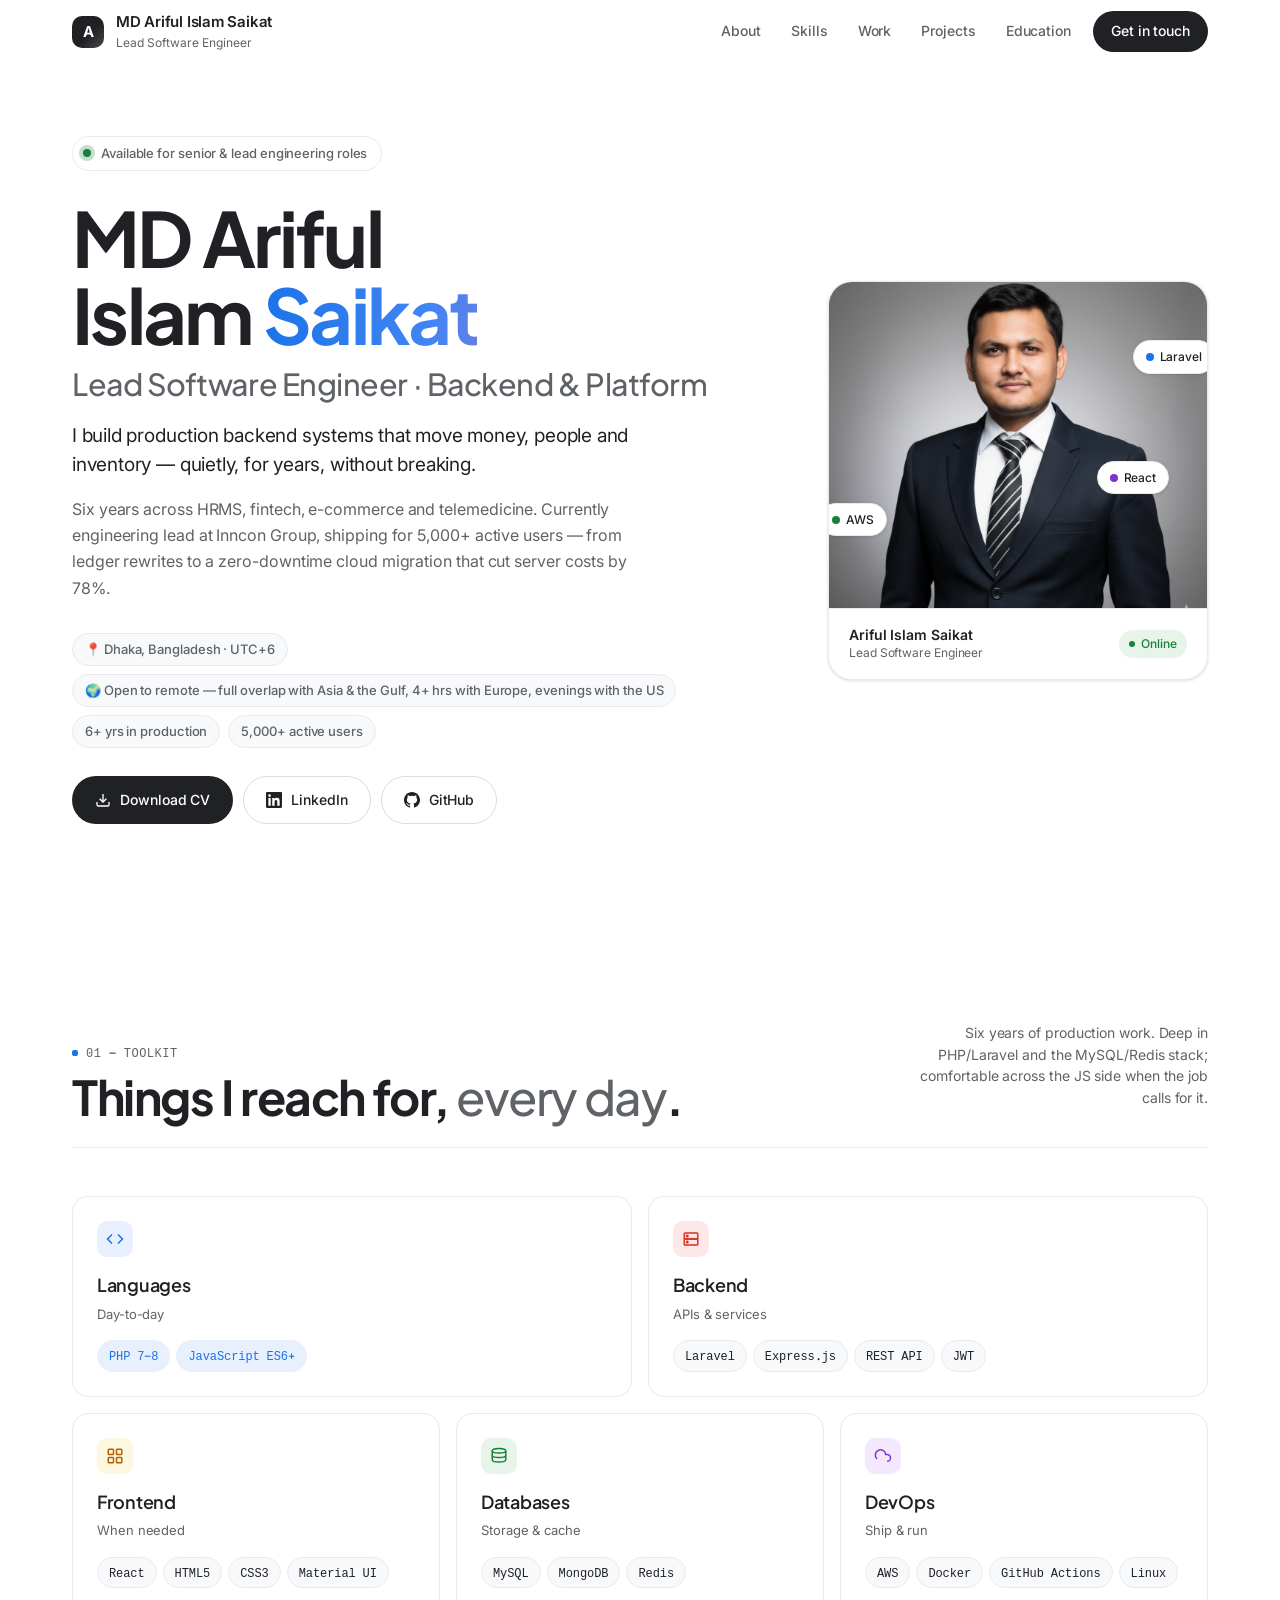
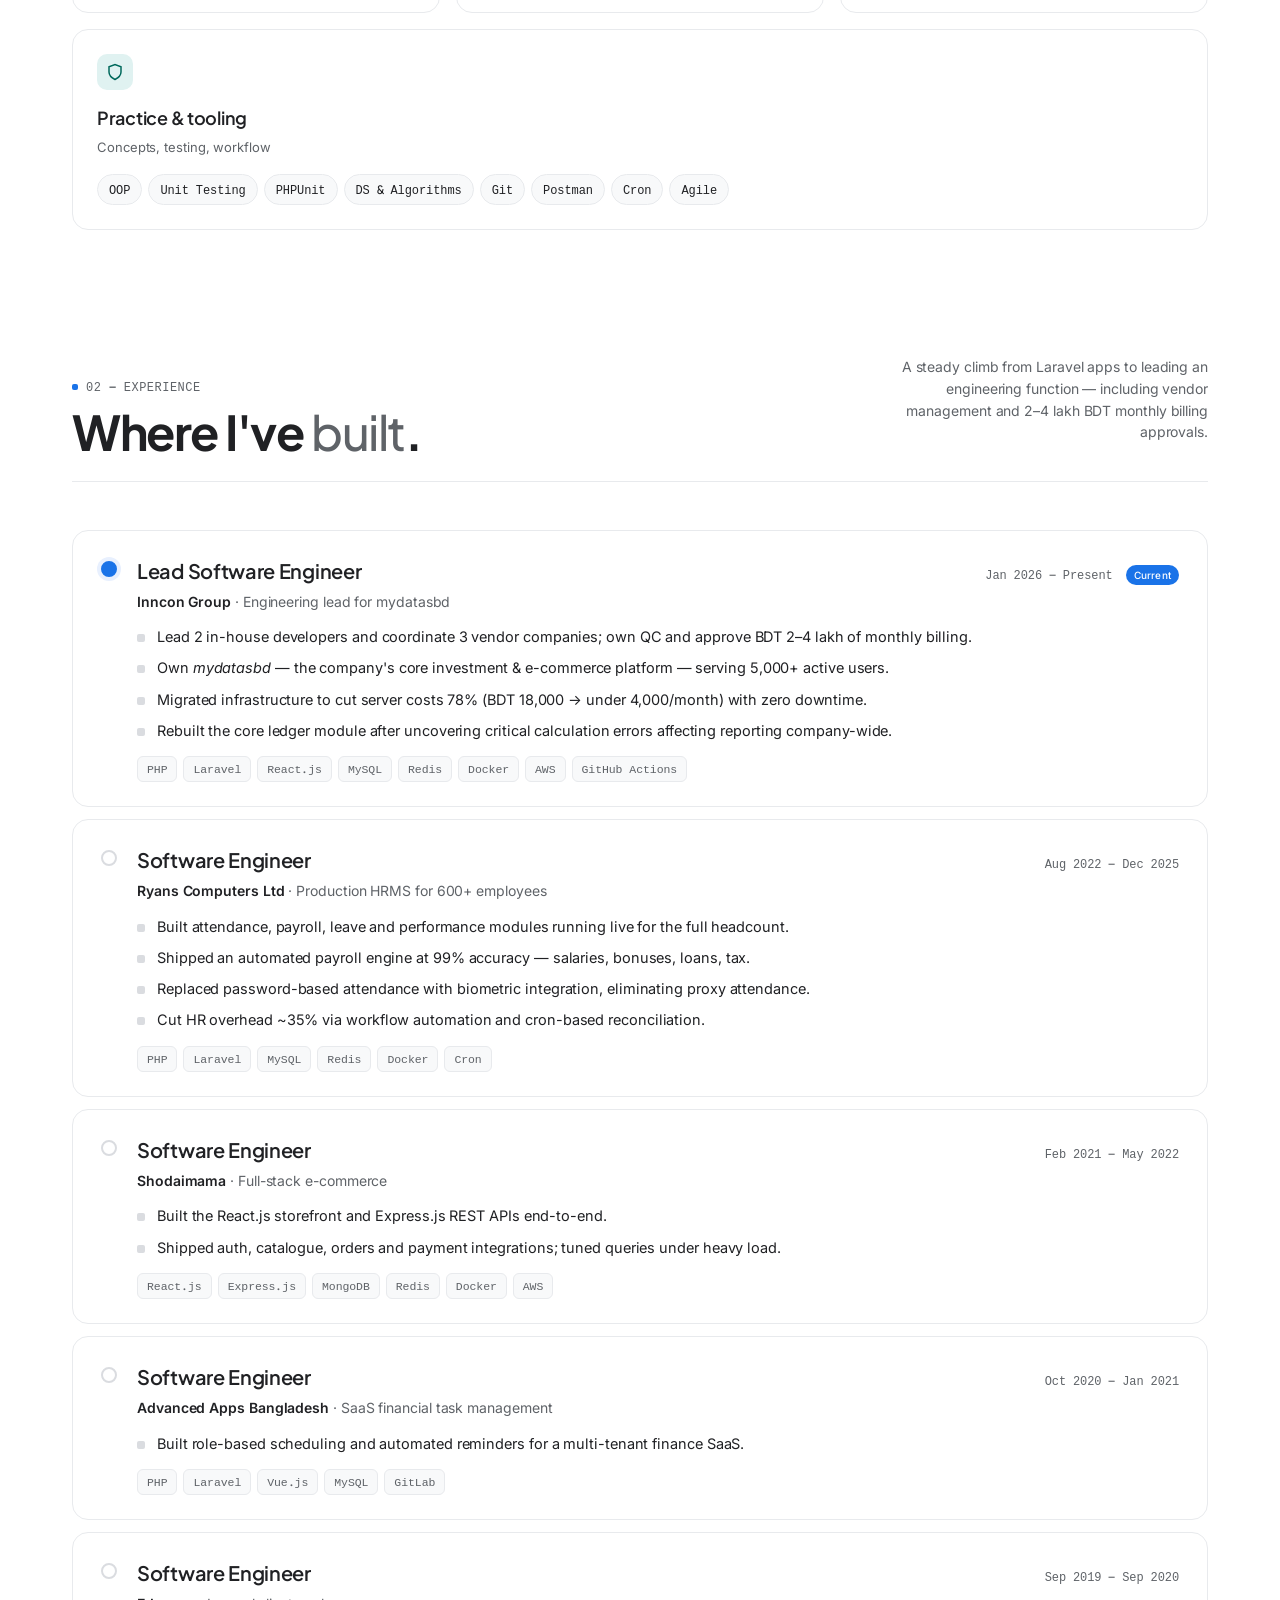
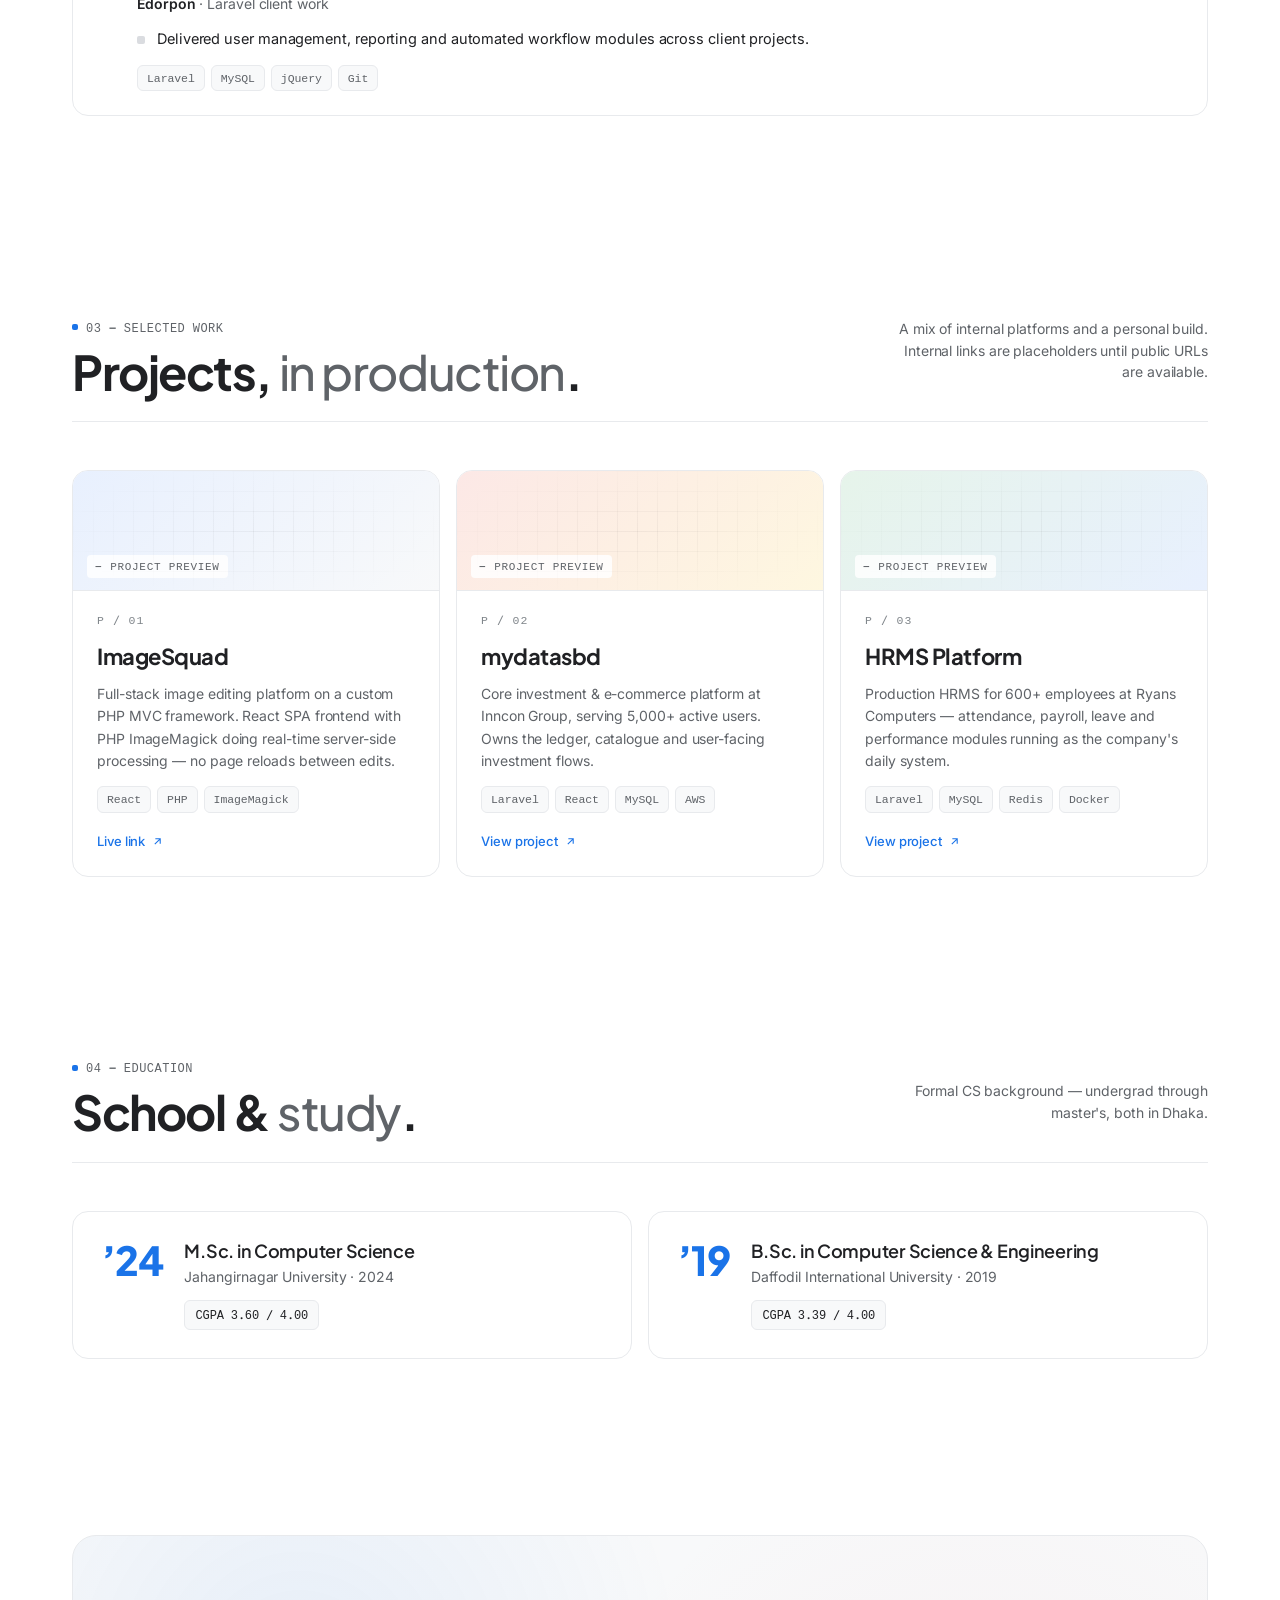
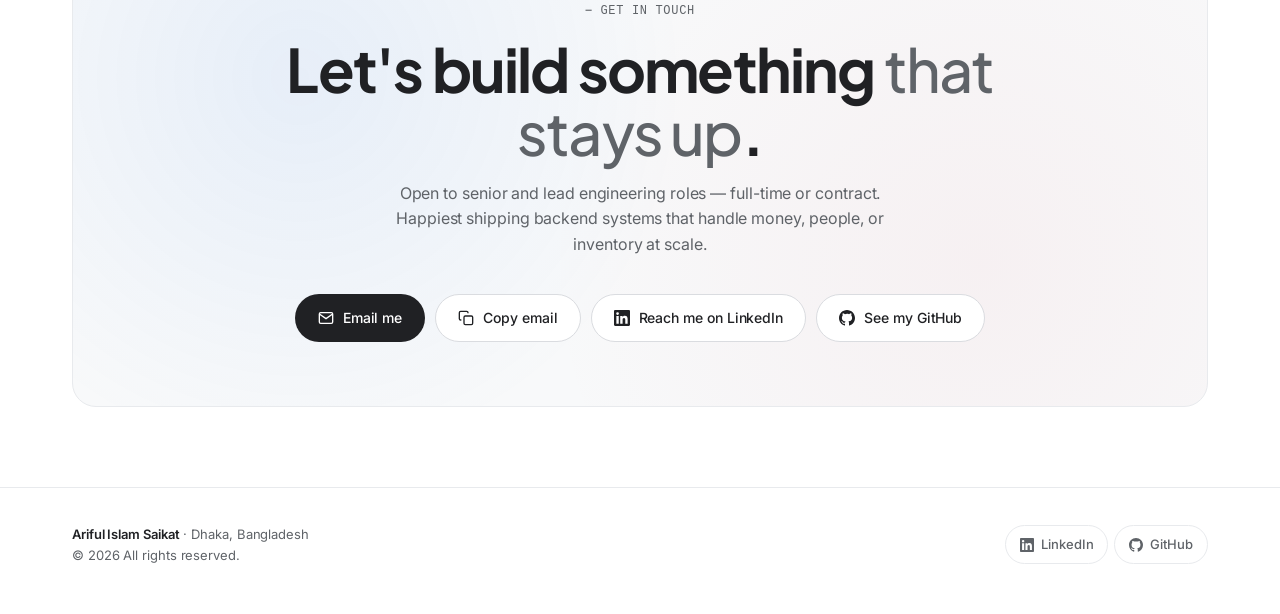
==== commit 89472254: "Add Docker/CI infra: Dockerfile, compose, hardened deploy pipeline - Dockerfile: nginx:alpine static" ====
--- a/index.html
+++ b/index.html
@@ -1,236 +1,1663 @@
 <!DOCTYPE html>
-<html>
-
+<html lang="en">
 <head>
-  <meta charset="utf-8">
+  <meta charset="UTF-8">
+  <meta name="viewport" content="width=device-width, initial-scale=1.0">
+
+  <!--
+    TODO: Replace every "https://example.com" below with the real site URL
+    once the domain is known (canonical, Open Graph, Twitter, JSON-LD).
+  -->
+
+  <!-- Primary meta -->
   <title>MD Ariful Islam Saikat — Lead Software Engineer</title>
-  <style>
-    * {
-      margin: 0;
-      padding: 0;
-      box-sizing: border-box;
+  <meta name="description" content="MD Ariful Islam Saikat — Lead Software Engineer in Dhaka, Bangladesh. 6+ years building production backend systems in PHP/Laravel, React and AWS for fintech, HRMS and e-commerce.">
+  <meta name="author" content="MD Ariful Islam Saikat">
+  <meta name="robots" content="index, follow">
+  <meta name="theme-color" content="#ffffff">
+  <link rel="canonical" href="https://example.com/">
+
+  <!-- Favicon (inline SVG — matches the brand "A" mark, no extra file needed) -->
+  <link rel="icon" href="data:image/svg+xml,%3Csvg xmlns='http://www.w3.org/2000/svg' viewBox='0 0 32 32'%3E%3Crect width='32' height='32' rx='8' fill='%23202124'/%3E%3Ctext x='16' y='22' font-family='Arial,sans-serif' font-size='18' font-weight='700' fill='%23ffffff' text-anchor='middle'%3EA%3C/text%3E%3C/svg%3E">
+
+  <!-- Open Graph (Facebook, LinkedIn, WhatsApp link previews) -->
+  <meta property="og:type" content="website">
+  <meta property="og:title" content="MD Ariful Islam Saikat — Lead Software Engineer">
+  <meta property="og:description" content="6+ years building production backend systems in PHP/Laravel, React and AWS. Currently engineering lead at Inncon Group, shipping for 5,000+ active users.">
+  <meta property="og:url" content="https://example.com/">
+  <meta property="og:image" content="https://example.com/images/profile.jpg"><!-- TODO: ideally a 1200×630 share image -->
+  <meta property="og:site_name" content="MD Ariful Islam Saikat">
+
+  <!-- Twitter -->
+  <meta name="twitter:card" content="summary_large_image">
+  <meta name="twitter:title" content="MD Ariful Islam Saikat — Lead Software Engineer">
+  <meta name="twitter:description" content="6+ years building production backend systems in PHP/Laravel, React and AWS for fintech, HRMS and e-commerce.">
+  <meta name="twitter:image" content="https://example.com/images/profile.jpg">
+
+  <!-- Structured data: tells Google who this page is about (knowledge panel, rich results) -->
+  <script type="application/ld+json">
+  {
+    "@context": "https://schema.org",
+    "@type": "Person",
+    "name": "MD Ariful Islam Saikat",
+    "jobTitle": "Lead Software Engineer",
+    "url": "https://example.com/",
+    "image": "https://example.com/images/profile.jpg",
+    "email": "mailto:saikat.lead.software.engineer@gmail.com",
+    "address": {
+      "@type": "PostalAddress",
+      "addressLocality": "Dhaka",
+      "addressCountry": "Bangladesh"
+    },
+    "worksFor": {
+      "@type": "Organization",
+      "name": "Inncon Group"
+    },
+    "alumniOf": [
+      { "@type": "CollegeOrUniversity", "name": "Jahangirnagar University" },
+      { "@type": "CollegeOrUniversity", "name": "Daffodil International University" }
+    ],
+    "knowsAbout": ["PHP", "Laravel", "React", "MySQL", "Redis", "AWS", "Docker", "REST APIs"],
+    "sameAs": [
+      "https://linkedin.com/in/ariful-islam-saikat",
+      "https://github.com/SaikatGeek"
+    ]
+  }
+  </script>
+
+  <link rel="preconnect" href="https://fonts.googleapis.com">
+<link rel="preconnect" href="https://fonts.gstatic.com" crossorigin="">
+<link href="https://fonts.googleapis.com/css2?family=Inter:wght@300;400;500;600;700;800&family=Plus+Jakarta+Sans:wght@400;500;600;700;800&display=swap" rel="stylesheet">
+<style>
+/* Keep Google Sans Code inlined as it is not on Google Fonts public CDN */
+@font-face {
+  font-family: 'Google Sans Code';
+  font-style: normal;
+  font-weight: 400;
+  font-display: swap;
+  src: url("[data-uri]") format('woff2');
+}
+@font-face {
+  font-family: 'Google Sans Code';
+  font-style: normal;
+  font-weight: 500;
+  font-display: swap;
+  src: url("[data-uri]") format('woff2');
+}
+</style>
+<style>
+  :root {
+    /* Clean white product palette */
+    --bg: #ffffff;
+    --bg-alt: #f8f9fa;
+    --bg-hover: #f1f3f4;
+    --ink: #202124;
+    --ink-muted: #5f6368;
+    --ink-faint: #80868b;
+    --rule: #e8eaed;
+    --rule-strong: #dadce0;
+
+    /* Product accents — inspired by modern productivity tools */
+    --blue: #1a73e8;
+    --blue-soft: #e8f0fe;
+    --green: #188038;
+    --green-soft: #e6f4ea;
+    --red: #d93025;
+    --yellow: #f9ab00;
+
+    --radius-sm: 8px;
+    --radius: 12px;
+    --radius-lg: 16px;
+    --radius-xl: 24px;
+
+    --max: 1200px;
+    --nav-h: 64px;
+    --ease: cubic-bezier(.2,.7,.2,1);
+    --ease-out: cubic-bezier(0.22, 1, 0.36, 1);
+
+    --shadow-1: 0 1px 2px 0 rgba(60,64,67,.06), 0 1px 3px 1px rgba(60,64,67,.08);
+    --shadow-2: 0 1px 3px 0 rgba(60,64,67,.1), 0 4px 8px 3px rgba(60,64,67,.06);
+    --shadow-3: 0 4px 8px 3px rgba(60,64,67,.1), 0 1px 3px 0 rgba(60,64,67,.06);
+  }
+
+  * { box-sizing: border-box; }
+  html { scroll-behavior: smooth; }
+  html, body { margin: 0; padding: 0; }
+  body {
+    font-family: 'Inter', 'Plus Jakarta Sans', -apple-system, BlinkMacSystemFont, 'Segoe UI', Roboto, Arial, sans-serif;
+    background: var(--bg);
+    color: var(--ink);
+    font-size: 16px;
+    line-height: 1.6;
+    font-weight: 400;
+    -webkit-font-smoothing: antialiased;
+    -moz-osx-font-smoothing: grayscale;
+    overflow-x: hidden;
+    letter-spacing: -0.005em;
+  }
+
+  a { color: inherit; text-decoration: none; }
+
+  .mono { font-family: 'Google Sans Code', ui-monospace, 'SF Mono', Menlo, monospace; }
+
+  .container {
+    max-width: var(--max);
+    margin: 0 auto;
+    padding: 0 32px;
+  }
+
+  /* Skip link — hidden until a keyboard user tabs to it */
+  .skip-link {
+    position: absolute;
+    left: 12px;
+    top: -48px;
+    z-index: 100;
+    padding: 10px 18px;
+    border-radius: 999px;
+    background: var(--ink);
+    color: #fff;
+    font-size: 14px;
+    font-weight: 500;
+    transition: top .2s var(--ease);
+  }
+  .skip-link:focus { top: 12px; }
+
+  /* ---------- NAV ---------- */
+  .nav {
+    position: sticky;
+    top: 0;
+    z-index: 40;
+    height: var(--nav-h);
+    background: rgba(255,255,255,0.85);
+    backdrop-filter: saturate(1.8) blur(14px);
+    -webkit-backdrop-filter: saturate(1.8) blur(14px);
+    border-bottom: 1px solid transparent;
+    transition: border-color .25s var(--ease), background .25s var(--ease);
+  }
+  .nav.scrolled { border-bottom-color: var(--rule); background: rgba(255,255,255,0.94); }
+  .nav-inner {
+    height: 100%;
+    display: flex;
+    align-items: center;
+    justify-content: space-between;
+    gap: 24px;
+  }
+  .brand {
+    display: flex;
+    align-items: center;
+    gap: 12px;
+    font-weight: 600;
+    font-size: 15px;
+    letter-spacing: -0.015em;
+  }
+  .brand-mark {
+    width: 32px; height: 32px;
+    border-radius: 10px;
+    background: var(--ink);
+    color: #fff;
+    display: grid; place-items: center;
+    font-weight: 700;
+    font-size: 15px;
+    letter-spacing: -0.02em;
+    position: relative;
+    overflow: hidden;
+  }
+  .brand-mark::after {
+    content: "";
+    position: absolute;
+    inset: 0;
+    background: linear-gradient(135deg, transparent 55%, rgba(255,255,255,.18));
+  }
+  .brand-name small {
+    display: block;
+    color: var(--ink-muted);
+    font-size: 12px;
+    font-weight: 400;
+    margin-top: -1px;
+    letter-spacing: 0;
+  }
+  .nav-links {
+    display: flex;
+    gap: 2px;
+    align-items: center;
+  }
+  .nav-links a {
+    font-size: 14px;
+    font-weight: 500;
+    color: var(--ink-muted);
+    padding: 8px 14px;
+    border-radius: 8px;
+    transition: color .2s var(--ease), background .2s var(--ease);
+  }
+  .nav-links a:hover { color: var(--ink); background: var(--bg-hover); }
+  .nav-cta {
+    font-size: 14px;
+    font-weight: 500;
+    padding: 9px 18px !important;
+    border-radius: 999px !important;
+    background: var(--ink);
+    color: #fff !important;
+    margin-left: 6px;
+    transition: transform .2s var(--ease), background .2s var(--ease), box-shadow .2s var(--ease);
+  }
+  .nav-cta:hover { background: var(--blue) !important; transform: translateY(-1px); box-shadow: var(--shadow-2); }
+
+  .hamburger {
+    display: none;
+    width: 40px; height: 40px;
+    border: none; background: transparent;
+    border-radius: 50%;
+    cursor: pointer; padding: 0; position: relative;
+  }
+  .hamburger:hover { background: var(--bg-hover); }
+  .hamburger span {
+    position: absolute; left: 11px;
+    width: 18px; height: 2px; border-radius: 2px;
+    background: var(--ink);
+    transition: transform .3s var(--ease), opacity .3s var(--ease), top .3s var(--ease);
+  }
+  .hamburger span:nth-child(1) { top: 14px; }
+  .hamburger span:nth-child(2) { top: 19px; }
+  .hamburger span:nth-child(3) { top: 24px; }
+  .hamburger.open span:nth-child(1) { top: 19px; transform: rotate(45deg); }
+  .hamburger.open span:nth-child(2) { opacity: 0; }
+  .hamburger.open span:nth-child(3) { top: 19px; transform: rotate(-45deg); }
+
+  .mobile-menu {
+    position: fixed;
+    top: var(--nav-h);
+    left: 0; right: 0;
+    background: var(--bg);
+    border-bottom: 1px solid var(--rule);
+    padding: 8px 0 16px;
+    transform: translateY(-10px);
+    opacity: 0;
+    pointer-events: none;
+    transition: transform .3s var(--ease), opacity .3s var(--ease);
+    z-index: 39;
+  }
+  .mobile-menu.open { transform: translateY(0); opacity: 1; pointer-events: auto; }
+  .mobile-menu a {
+    display: block;
+    padding: 14px 32px;
+    font-size: 16px;
+    font-weight: 500;
+    color: var(--ink);
+    border-bottom: 1px solid var(--rule);
+  }
+  .mobile-menu a:last-child { border-bottom: none; }
+
+  /* ---------- HERO ---------- */
+  .hero {
+    position: relative;
+    padding: 72px 0 96px;
+    overflow: hidden;
+  }
+  .hero-inner {
+    position: relative;
+    display: grid;
+    grid-template-columns: 1.5fr 1fr;
+    gap: 64px;
+    align-items: center;
+  }
+  .eyebrow {
+    display: inline-flex;
+    align-items: center;
+    gap: 10px;
+    font-size: 13px;
+    color: var(--ink-muted);
+    font-weight: 500;
+    padding: 6px 14px 6px 10px;
+    border: 1px solid var(--rule);
+    border-radius: 999px;
+    margin-bottom: 28px;
+    background: var(--bg);
+    transition: border-color .25s var(--ease), transform .25s var(--ease);
+  }
+  .eyebrow:hover { border-color: var(--rule-strong); transform: translateY(-1px); }
+  .eyebrow .dot {
+    width: 8px; height: 8px; border-radius: 50%;
+    background: var(--green);
+    position: relative;
+  }
+  .eyebrow .dot::after {
+    content: ""; position: absolute; inset: -4px;
+    border-radius: 50%;
+    background: var(--green);
+    opacity: 0.25;
+    animation: ping 2.2s var(--ease) infinite;
+  }
+  @keyframes ping {
+    0% { transform: scale(0.8); opacity: 0.5; }
+    75%, 100% { transform: scale(2); opacity: 0; }
+  }
+
+  .hero h1 {
+    font-family: 'Plus Jakarta Sans', 'Inter', sans-serif;
+    font-weight: 700;
+    font-size: clamp(44px, 6.2vw, 76px);
+    line-height: 1.02;
+    letter-spacing: -0.035em;
+    margin: 0 0 22px;
+    color: var(--ink);
+  }
+  .hero h1 .title-line {
+    display: block;
+    color: var(--ink-muted);
+    font-size: 0.4em;
+    font-weight: 500;
+    letter-spacing: -0.015em;
+    margin-top: 14px;
+  }
+  .hero h1 .gradient-word {
+    background: linear-gradient(95deg, var(--blue) 0%, #4285f4 40%, #9b72cb 70%, #d96570 100%);
+    -webkit-background-clip: text;
+    background-clip: text;
+    -webkit-text-fill-color: transparent;
+    background-size: 200% 100%;
+    animation: shimmer 6s ease-in-out infinite;
+  }
+  @keyframes shimmer {
+    0%, 100% { background-position: 0% 50%; }
+    50% { background-position: 100% 50%; }
+  }
+
+  .hero-tagline {
+    font-size: 19px;
+    line-height: 1.55;
+    color: var(--ink);
+    max-width: 580px;
+    margin: 0 0 16px;
+    font-weight: 400;
+    letter-spacing: -0.01em;
+  }
+  .hero-about {
+    font-size: 16px;
+    line-height: 1.65;
+    color: var(--ink-muted);
+    max-width: 580px;
+    margin: 0 0 32px;
+  }
+  .hero-meta {
+    display: flex;
+    align-items: center;
+    gap: 8px;
+    font-size: 13px;
+    color: var(--ink-muted);
+    margin-bottom: 28px;
+    flex-wrap: wrap;
+  }
+  .hero-meta .pill {
+    display: inline-flex;
+    align-items: center;
+    gap: 6px;
+    padding: 5px 12px;
+    border-radius: 999px;
+    background: var(--bg-alt);
+    border: 1px solid var(--rule);
+    font-weight: 500;
+  }
+
+  .cta-row { display: flex; gap: 10px; flex-wrap: wrap; }
+  .btn {
+    display: inline-flex;
+    align-items: center;
+    gap: 9px;
+    padding: 12px 22px;
+    border-radius: 999px;
+    font-size: 14px;
+    font-weight: 500;
+    letter-spacing: -0.005em;
+    transition: transform .2s var(--ease), box-shadow .2s var(--ease), background .2s var(--ease), color .2s var(--ease), border-color .2s var(--ease);
+    border: 1px solid transparent;
+    cursor: pointer;
+    font-family: inherit;
+  }
+  .btn-primary {
+    background: var(--ink);
+    color: #fff;
+  }
+  .btn-primary:hover { background: var(--blue); transform: translateY(-1px); box-shadow: var(--shadow-2); }
+  .btn-ghost {
+    background: var(--bg);
+    color: var(--ink);
+    border-color: var(--rule-strong);
+  }
+  .btn-ghost:hover { background: var(--bg-alt); border-color: var(--ink); transform: translateY(-1px); box-shadow: var(--shadow-1); }
+  .btn svg { width: 16px; height: 16px; }
+
+  /* ---------- GOOGLE-BOX HERO CARD ---------- */
+  .hero-card {
+    position: relative;
+    aspect-ratio: 1/1.05;
+    width: 100%;
+    max-width: 380px;
+    margin-left: auto;
+    border-radius: var(--radius-xl);
+    background: var(--bg-alt);
+    border: 1px solid var(--rule);
+    overflow: hidden;
+    display: grid;
+    grid-template-rows: 1fr auto;
+    box-shadow: var(--shadow-1);
+    transition: box-shadow .4s var(--ease), transform .4s var(--ease);
+  }
+  .hero-card:hover { box-shadow: var(--shadow-3); transform: translateY(-2px); }
+
+  .portrait-slot {
+    position: relative;
+    overflow: hidden;
+    /* Soft gradient sits behind the photo as a fallback while it loads */
+    background:
+      radial-gradient(circle at 30% 20%, rgba(26,115,232,0.08), transparent 45%),
+      radial-gradient(circle at 75% 70%, rgba(217,101,112,0.07), transparent 50%),
+      linear-gradient(180deg, #f8f9fa, #eef1f5);
+  }
+  .portrait-img {
+    position: absolute;
+    inset: 0;
+    width: 100%;
+    height: 100%;
+    object-fit: cover;
+    object-position: center;
+  }
+  .portrait-slot::before {
+    content: "";
+    position: absolute;
+    inset: 0;
+    background-image:
+      linear-gradient(rgba(32,33,36,.035) 1px, transparent 1px),
+      linear-gradient(90deg, rgba(32,33,36,.035) 1px, transparent 1px);
+    background-size: 24px 24px;
+    mask-image: radial-gradient(ellipse at center, #000 40%, transparent 75%);
+    -webkit-mask-image: radial-gradient(ellipse at center, #000 40%, transparent 75%);
+  }
+  .portrait-initials {
+    position: absolute;
+    inset: 0;
+    display: grid;
+    place-items: center;
+    font-family: 'Plus Jakarta Sans', sans-serif;
+    font-weight: 800;
+    font-size: 96px;
+    letter-spacing: -0.04em;
+    color: var(--ink);
+    line-height: 1;
+  }
+  .portrait-initials .dot-i {
+    color: var(--blue);
+  }
+  .portrait-placeholder-label {
+    position: absolute;
+    left: 14px; top: 14px;
+    font-size: 11px;
+    font-family: 'Google Sans Code', monospace;
+    color: var(--ink-faint);
+    letter-spacing: 0.08em;
+    text-transform: uppercase;
+  }
+  .float-chip {
+    position: absolute;
+    display: inline-flex;
+    align-items: center;
+    gap: 6px;
+    background: #fff;
+    border: 1px solid var(--rule);
+    border-radius: 999px;
+    padding: 6px 12px;
+    font-size: 12px;
+    font-weight: 500;
+    box-shadow: var(--shadow-1);
+    animation: float 6s var(--ease) infinite;
+  }
+  .float-chip .swatch {
+    width: 8px; height: 8px; border-radius: 50%;
+  }
+  .float-chip.one {
+    top: 18%; right: -8px;
+    animation-delay: 0s;
+  }
+  .float-chip.two {
+    bottom: 22%; left: -10px;
+    animation-delay: 2s;
+  }
+  .float-chip.three {
+    top: 55%; right: 10%;
+    animation-delay: 4s;
+  }
+  @keyframes float {
+    0%, 100% { transform: translateY(0); }
+    50% { transform: translateY(-6px); }
+  }
+
+  .hero-card-foot {
+    padding: 18px 20px;
+    border-top: 1px solid var(--rule);
+    background: #fff;
+    display: flex;
+    align-items: center;
+    justify-content: space-between;
+    gap: 12px;
+  }
+  .hero-card-foot .name {
+    font-weight: 600;
+    font-size: 14px;
+    line-height: 1.2;
+  }
+  .hero-card-foot .name small {
+    display: block;
+    font-weight: 400;
+    color: var(--ink-muted);
+    font-size: 12px;
+    margin-top: 2px;
+  }
+  .hero-card-foot .status {
+    display: inline-flex;
+    align-items: center;
+    gap: 6px;
+    font-size: 12px;
+    color: var(--green);
+    font-weight: 500;
+    padding: 4px 10px;
+    background: var(--green-soft);
+    border-radius: 999px;
+  }
+  .hero-card-foot .status::before {
+    content: "";
+    width: 6px; height: 6px; border-radius: 50%;
+    background: var(--green);
+  }
+
+  /* ---------- SECTIONS ---------- */
+  section { padding: 88px 0; position: relative; }
+  .section-head {
+    display: grid;
+    grid-template-columns: 1fr auto;
+    align-items: end;
+    gap: 32px;
+    margin-bottom: 48px;
+    padding-bottom: 24px;
+    border-bottom: 1px solid var(--rule);
+  }
+  .section-label {
+    font-family: 'Google Sans Code', monospace;
+    font-size: 12px;
+    color: var(--ink-muted);
+    letter-spacing: 0.04em;
+    text-transform: uppercase;
+    font-weight: 500;
+    margin-bottom: 10px;
+    display: inline-flex;
+    align-items: center;
+    gap: 8px;
+  }
+  .section-label::before {
+    content: "";
+    width: 6px; height: 6px; border-radius: 2px;
+    background: var(--blue);
+  }
+  .section-title {
+    font-family: 'Plus Jakarta Sans', 'Inter', sans-serif;
+    font-weight: 700;
+    font-size: clamp(32px, 4.2vw, 48px);
+    line-height: 1.05;
+    letter-spacing: -0.03em;
+    margin: 0;
+    color: var(--ink);
+  }
+  .section-title em {
+    font-style: normal;
+    color: var(--ink-muted);
+    font-weight: 500;
+  }
+  .section-aside {
+    font-size: 14px;
+    color: var(--ink-muted);
+    max-width: 320px;
+    line-height: 1.55;
+    text-align: right;
+  }
+
+  /* ---------- GOOGLE-BOX GRID ---------- */
+  .skills-grid {
+    display: grid;
+    grid-template-columns: repeat(6, 1fr);
+    gap: 16px;
+  }
+  .skill-card {
+    background: var(--bg);
+    border: 1px solid var(--rule);
+    border-radius: var(--radius-lg);
+    padding: 24px;
+    transition: transform .3s var(--ease-out), box-shadow .3s var(--ease-out), border-color .3s var(--ease-out);
+    position: relative;
+    overflow: hidden;
+  }
+  /* Span pattern — varied box sizes (European/Nordic/modular feel) */
+  .skill-card:nth-child(1) { grid-column: span 3; }
+  .skill-card:nth-child(2) { grid-column: span 3; }
+  .skill-card:nth-child(3) { grid-column: span 2; }
+  .skill-card:nth-child(4) { grid-column: span 2; }
+  .skill-card:nth-child(5) { grid-column: span 2; }
+  .skill-card:nth-child(6) { grid-column: span 6; }
+
+  .skill-card:hover {
+    transform: translateY(-3px);
+    box-shadow: var(--shadow-2);
+    border-color: transparent;
+  }
+  .skill-card .skill-icon {
+    width: 36px; height: 36px;
+    border-radius: 10px;
+    display: grid; place-items: center;
+    margin-bottom: 14px;
+    background: var(--blue-soft);
+    color: var(--blue);
+  }
+  .skill-card .skill-icon svg { width: 18px; height: 18px; }
+  .skill-card:nth-child(2) .skill-icon { background: #fce8e6; color: var(--red); }
+  .skill-card:nth-child(3) .skill-icon { background: #fef7e0; color: #b06000; }
+  .skill-card:nth-child(4) .skill-icon { background: var(--green-soft); color: var(--green); }
+  .skill-card:nth-child(5) .skill-icon { background: #f3e8fd; color: #8430ce; }
+  .skill-card:nth-child(6) .skill-icon { background: #e0f2f1; color: #00695c; }
+
+  .skill-card h3 {
+    font-family: 'Plus Jakarta Sans', sans-serif;
+    font-weight: 600;
+    font-size: 18px;
+    margin: 0 0 4px;
+    letter-spacing: -0.015em;
+  }
+  .skill-card .skill-sub {
+    font-size: 13px;
+    color: var(--ink-muted);
+    margin-bottom: 16px;
+  }
+  .chips {
+    display: flex;
+    flex-wrap: wrap;
+    gap: 6px;
+  }
+  .chip {
+    font-family: 'Google Sans Code', monospace;
+    font-size: 12px;
+    padding: 5px 11px;
+    border-radius: 999px;
+    background: var(--bg-alt);
+    color: var(--ink);
+    border: 1px solid var(--rule);
+    transition: background .2s var(--ease), border-color .2s var(--ease);
+  }
+  .chip.accent {
+    background: var(--blue-soft);
+    color: var(--blue);
+    border-color: transparent;
+  }
+
+  /* ---------- EXPERIENCE ---------- */
+  .timeline {
+    position: relative;
+  }
+  .job {
+    position: relative;
+    padding: 24px 28px 24px 64px;
+    margin-bottom: 12px;
+    border: 1px solid var(--rule);
+    border-radius: var(--radius-lg);
+    background: var(--bg);
+    transition: transform .3s var(--ease), box-shadow .3s var(--ease), border-color .3s var(--ease);
+  }
+  .job:hover {
+    transform: translateX(4px);
+    box-shadow: var(--shadow-2);
+    border-color: transparent;
+  }
+  .job::before {
+    content: "";
+    position: absolute;
+    left: 28px; top: 30px;
+    width: 12px; height: 12px;
+    border-radius: 50%;
+    background: var(--bg);
+    border: 2px solid var(--rule-strong);
+    transition: background .25s var(--ease), border-color .25s var(--ease), transform .25s var(--ease);
+  }
+  .job.current::before {
+    background: var(--blue);
+    border-color: var(--blue);
+    box-shadow: 0 0 0 4px var(--blue-soft);
+  }
+  .job:hover::before {
+    transform: scale(1.2);
+  }
+  .job-head {
+    display: flex;
+    flex-wrap: wrap;
+    align-items: baseline;
+    justify-content: space-between;
+    gap: 8px 20px;
+    margin-bottom: 4px;
+  }
+  .job-role {
+    font-family: 'Plus Jakarta Sans', sans-serif;
+    font-weight: 600;
+    font-size: 20px;
+    letter-spacing: -0.015em;
+    margin: 0;
+    color: var(--ink);
+  }
+  .job-company {
+    font-size: 14px;
+    color: var(--ink-muted);
+    margin: 0 0 12px;
+  }
+  .job-company strong { color: var(--ink); font-weight: 600; }
+  .job-period {
+    font-family: 'Google Sans Code', monospace;
+    font-size: 12px;
+    color: var(--ink-muted);
+    font-variant-numeric: tabular-nums;
+    white-space: nowrap;
+  }
+  .job-period .current-tag {
+    display: inline-block;
+    background: var(--blue);
+    color: #fff;
+    padding: 2px 8px;
+    border-radius: 999px;
+    font-size: 10px;
+    margin-left: 6px;
+    letter-spacing: 0.02em;
+    font-family: 'Inter', sans-serif;
+    font-weight: 500;
+  }
+  .job-bullets {
+    list-style: none;
+    padding: 0;
+    margin: 10px 0 14px;
+  }
+  .job-bullets li {
+    position: relative;
+    padding-left: 20px;
+    font-size: 14.5px;
+    color: var(--ink);
+    line-height: 1.6;
+    margin-bottom: 8px;
+  }
+  .job-bullets li::before {
+    content: "";
+    position: absolute;
+    left: 0; top: 9px;
+    width: 8px; height: 8px;
+    border-radius: 2px;
+    background: var(--rule-strong);
+  }
+  .job-stack {
+    display: flex;
+    flex-wrap: wrap;
+    gap: 6px;
+    margin-top: 14px;
+  }
+  .stack-tag {
+    font-family: 'Google Sans Code', monospace;
+    font-size: 11.5px;
+    color: var(--ink-muted);
+    padding: 3px 9px;
+    border-radius: 6px;
+    background: var(--bg-alt);
+    border: 1px solid var(--rule);
+  }
+
+  /* ---------- PROJECTS ---------- */
+  .projects-grid {
+    display: grid;
+    grid-template-columns: repeat(3, 1fr);
+    gap: 16px;
+  }
+  .project-card {
+    background: var(--bg);
+    border: 1px solid var(--rule);
+    border-radius: var(--radius-lg);
+    padding: 24px;
+    display: flex;
+    flex-direction: column;
+    gap: 14px;
+    transition: transform .35s var(--ease-out), box-shadow .35s var(--ease-out), border-color .35s var(--ease-out);
+    cursor: pointer;
+    position: relative;
+    overflow: hidden;
+    min-height: 320px;
+  }
+  .project-card:hover {
+    transform: translateY(-4px);
+    box-shadow: var(--shadow-3);
+    border-color: transparent;
+  }
+  .project-thumb {
+    height: 120px;
+    margin: -24px -24px 6px;
+    background: linear-gradient(135deg, #e8f0fe, #f8f9fa);
+    position: relative;
+    overflow: hidden;
+    border-bottom: 1px solid var(--rule);
+  }
+  .project-card:nth-child(2) .project-thumb {
+    background: linear-gradient(135deg, #fce8e6, #fef7e0);
+  }
+  .project-card:nth-child(3) .project-thumb {
+    background: linear-gradient(135deg, #e6f4ea, #e8f0fe);
+  }
+  .project-thumb::after {
+    content: "";
+    position: absolute;
+    inset: 0;
+    background-image:
+      linear-gradient(rgba(32,33,36,.05) 1px, transparent 1px),
+      linear-gradient(90deg, rgba(32,33,36,.05) 1px, transparent 1px);
+    background-size: 20px 20px;
+    mask-image: radial-gradient(ellipse at 50% 50%, #000, transparent 80%);
+    -webkit-mask-image: radial-gradient(ellipse at 50% 50%, #000, transparent 80%);
+  }
+  .project-thumb-label {
+    position: absolute;
+    left: 14px; bottom: 12px;
+    font-family: 'Google Sans Code', monospace;
+    font-size: 11px;
+    color: var(--ink-muted);
+    letter-spacing: 0.06em;
+    text-transform: uppercase;
+    background: rgba(255,255,255,0.85);
+    padding: 3px 8px;
+    border-radius: 4px;
+  }
+  .project-num {
+    font-family: 'Google Sans Code', monospace;
+    font-size: 11.5px;
+    color: var(--ink-faint);
+    letter-spacing: 0.08em;
+  }
+  .project-name {
+    font-family: 'Plus Jakarta Sans', sans-serif;
+    font-weight: 700;
+    font-size: 22px;
+    letter-spacing: -0.02em;
+    margin: 0;
+    line-height: 1.15;
+  }
+  .project-desc {
+    font-size: 14px;
+    color: var(--ink-muted);
+    line-height: 1.6;
+    margin: 0;
+    flex: 1;
+  }
+  .project-stack {
+    display: flex;
+    flex-wrap: wrap;
+    gap: 6px;
+  }
+  .project-link {
+    display: inline-flex;
+    align-items: center;
+    gap: 6px;
+    font-size: 13px;
+    color: var(--blue);
+    font-weight: 500;
+    margin-top: 4px;
+  }
+  .project-link.disabled { color: var(--ink-faint); cursor: default; }
+  .project-link svg { width: 13px; height: 13px; transition: transform .25s var(--ease); }
+  .project-card:hover .project-link:not(.disabled) svg { transform: translate(2px, -2px); }
+
+  /* ---------- EDUCATION ---------- */
+  .edu-grid {
+    display: grid;
+    grid-template-columns: repeat(2, 1fr);
+    gap: 16px;
+  }
+  .edu-card {
+    background: var(--bg);
+    border: 1px solid var(--rule);
+    border-radius: var(--radius-lg);
+    padding: 28px;
+    display: flex;
+    gap: 22px;
+    align-items: flex-start;
+    transition: transform .3s var(--ease), box-shadow .3s var(--ease), border-color .3s var(--ease);
+  }
+  .edu-card:hover {
+    transform: translateY(-2px);
+    box-shadow: var(--shadow-2);
+    border-color: transparent;
+  }
+  .edu-year {
+    font-family: 'Plus Jakarta Sans', sans-serif;
+    font-weight: 800;
+    font-size: 40px;
+    line-height: 1;
+    color: var(--blue);
+    flex-shrink: 0;
+    letter-spacing: -0.03em;
+  }
+  .edu-body h3 {
+    font-family: 'Plus Jakarta Sans', sans-serif;
+    font-weight: 600;
+    font-size: 18px;
+    margin: 0 0 4px;
+    letter-spacing: -0.015em;
+    line-height: 1.25;
+  }
+  .edu-body .edu-school {
+    font-size: 14px;
+    color: var(--ink-muted);
+    margin: 0 0 12px;
+  }
+  .edu-body .edu-cgpa {
+    font-family: 'Google Sans Code', monospace;
+    font-size: 12px;
+    color: var(--ink);
+    background: var(--bg-alt);
+    border: 1px solid var(--rule);
+    display: inline-block;
+    padding: 4px 10px;
+    border-radius: 6px;
+  }
+
+  /* ---------- CONTACT ---------- */
+  .contact-block {
+    text-align: center;
+    padding: 64px 24px;
+    background: var(--bg-alt);
+    border-radius: var(--radius-xl);
+    border: 1px solid var(--rule);
+    position: relative;
+    overflow: hidden;
+  }
+  .contact-block::before {
+    content: "";
+    position: absolute;
+    inset: 0;
+    background:
+      radial-gradient(circle at 20% 30%, rgba(26,115,232,0.08), transparent 40%),
+      radial-gradient(circle at 80% 70%, rgba(217,101,112,0.06), transparent 45%);
+    pointer-events: none;
+  }
+  .contact-eyebrow {
+    font-family: 'Google Sans Code', monospace;
+    font-size: 12px;
+    color: var(--ink-muted);
+    letter-spacing: 0.06em;
+    text-transform: uppercase;
+    margin-bottom: 18px;
+    position: relative;
+  }
+  .contact-title {
+    font-family: 'Plus Jakarta Sans', sans-serif;
+    font-weight: 700;
+    font-size: clamp(36px, 5.5vw, 60px);
+    line-height: 1.05;
+    letter-spacing: -0.03em;
+    margin: 0 0 18px;
+    max-width: 820px;
+    margin-left: auto;
+    margin-right: auto;
+    position: relative;
+  }
+  .contact-title em { font-style: normal; color: var(--ink-muted); font-weight: 500; }
+  .contact-sub {
+    font-size: 16px;
+    color: var(--ink-muted);
+    max-width: 540px;
+    margin: 0 auto 36px;
+    line-height: 1.6;
+    position: relative;
+  }
+  .contact-cta {
+    display: inline-flex; gap: 10px;
+    flex-wrap: wrap; justify-content: center;
+    position: relative;
+  }
+
+  /* ---------- FOOTER ---------- */
+  footer {
+    border-top: 1px solid var(--rule);
+    padding: 36px 0 48px;
+    margin-top: 40px;
+  }
+  .footer-inner {
+    display: flex;
+    align-items: center;
+    justify-content: space-between;
+    gap: 20px;
+    flex-wrap: wrap;
+  }
+  .footer-left {
+    font-size: 13px;
+    color: var(--ink-muted);
+  }
+  .footer-left strong { color: var(--ink); font-weight: 600; }
+  .footer-links {
+    display: flex;
+    gap: 6px;
+  }
+  .footer-links a {
+    display: inline-flex;
+    align-items: center;
+    gap: 7px;
+    font-size: 13px;
+    font-weight: 500;
+    padding: 8px 14px;
+    border-radius: 999px;
+    border: 1px solid var(--rule);
+    color: var(--ink-muted);
+    transition: all .2s var(--ease);
+  }
+  .footer-links a:hover {
+    color: var(--ink);
+    border-color: var(--ink);
+    transform: translateY(-1px);
+  }
+  .footer-links svg { width: 14px; height: 14px; }
+
+  /* ---------- REVEAL ANIMATION ---------- */
+  .reveal {
+    opacity: 0;
+    transform: translateY(16px);
+    transition: opacity .7s var(--ease-out), transform .7s var(--ease-out);
+  }
+  .reveal.in { opacity: 1; transform: none; }
+
+  /* ---------- RESPONSIVE ---------- */
+  @media (max-width: 960px) {
+    .hero-inner { grid-template-columns: 1fr; gap: 48px; }
+    .hero-card { max-width: 320px; margin: 0 auto; order: -1; }
+    .skills-grid { grid-template-columns: repeat(2, 1fr); }
+    .skills-grid .skill-card { grid-column: span 1 !important; }
+    .skills-grid .skill-card:nth-child(6) { grid-column: span 2 !important; }
+    .projects-grid { grid-template-columns: 1fr; }
+    .edu-grid { grid-template-columns: 1fr; }
+    .section-head { grid-template-columns: 1fr; }
+    .section-aside { text-align: left; max-width: none; }
+  }
+
+  @media (max-width: 720px) {
+    body { font-size: 15px; }
+    .container { padding: 0 20px; }
+    section { padding: 64px 0; }
+    .hero { padding: 48px 0 64px; }
+    .nav-links { display: none; }
+    .hamburger { display: block; }
+    .skills-grid { grid-template-columns: 1fr; }
+    .skills-grid .skill-card, .skills-grid .skill-card:nth-child(6) { grid-column: span 1 !important; }
+    .job { padding-left: 56px; }
+    .job::before { left: 22px; }
+    .job-head { flex-direction: column; align-items: flex-start; gap: 2px; }
+    .job-period { white-space: normal; }
+    .footer-inner { flex-direction: column; text-align: center; }
+    .edu-card { flex-direction: column; gap: 12px; }
+  }
+
+  @media (prefers-reduced-motion: reduce) {
+    *, *::before, *::after {
+      animation-duration: 0.001ms !important;
+      transition-duration: 0.001ms !important;
     }
-
-    body {
-      background: #ffffff;
-      display: flex;
-      align-items: center;
-      justify-content: center;
-      min-height: 100vh;
-      font-family: -apple-system, BlinkMacSystemFont, sans-serif;
-    }
-
-    #__bundler_loading {
-      position: fixed;
-      bottom: 20px;
-      right: 20px;
-      font: 13px/1.4 -apple-system, BlinkMacSystemFont, sans-serif;
-      color: #666;
-      background: #fff;
-      padding: 8px 14px;
-      border-radius: 8px;
-      box-shadow: 0 1px 4px rgba(0, 0, 0, 0.12);
-      z-index: 10000;
-    }
-
-    #__bundler_thumbnail {
-      position: fixed;
-      inset: 0;
-      width: 100%;
-      height: 100%;
-      display: flex;
-      align-items: center;
-      justify-content: center;
-      background: #ffffff;
-      z-index: 9999;
-    }
-
-    #__bundler_thumbnail svg {
-      width: 100%;
-      height: 100%;
-      object-fit: contain;
-    }
-
-    #__bundler_placeholder {
-      color: #999;
-      font-size: 14px;
-    }
-  </style>
-  <noscript>
-    <style>
-      #__bundler_loading {
-        display: none;
-      }
-    </style>
-    <div
-      style="position:fixed;bottom:12px;left:12px;font:13px/1.4 -apple-system,BlinkMacSystemFont,sans-serif;color:#999;background:rgba(255,255,255,0.9);padding:6px 12px;border-radius:6px;box-shadow:0 1px 4px rgba(0,0,0,0.08);z-index:10000;">
-      This page requires JavaScript to display.
+    .reveal { opacity: 1; transform: none; }
+  }
+</style>
+</head>
+<body>
+
+<a class="skip-link" href="#main">Skip to content</a>
+
+<!-- NAV -->
+<nav class="nav scrolled" id="nav">
+  <div class="container nav-inner">
+    <a href="#top" class="brand">
+      <span class="brand-mark">A</span>
+      <span class="brand-name">
+        MD Ariful Islam Saikat
+        <small>Lead Software Engineer</small>
+      </span>
+    </a>
+    <div class="nav-links">
+      <a href="#about">About</a>
+      <a href="#skills">Skills</a>
+      <a href="#work">Work</a>
+      <a href="#projects">Projects</a>
+      <a href="#education">Education</a>
+      <a href="#contact" class="nav-cta">Get in touch</a>
     </div>
-  </noscript>
-</head>
-
-<body>
-  <div id="__bundler_thumbnail">
-    <svg viewBox="0 0 1200 800" xmlns="http://www.w3.org/2000/svg">
-      <rect width="1200" height="800" fill="#ffffff"></rect>
-      <rect x="380" y="240" width="440" height="320" rx="40" fill="#f8f9fa" stroke="#e8eaed" stroke-width="2"></rect>
-      <text x="600" y="430" font-family="Plus Jakarta Sans, Inter, sans-serif" font-size="180" font-weight="800"
-        fill="#202124" text-anchor="middle" letter-spacing="-8">A<tspan fill="#1a73e8">i</tspan>S</text>
-      <circle cx="820" cy="280" r="10" fill="#1a73e8"></circle>
-      <circle cx="400" cy="520" r="10" fill="#188038"></circle>
-      <circle cx="760" cy="540" r="10" fill="#d93025"></circle>
-    </svg>
+    <button class="hamburger" id="hamburger" aria-label="Menu" aria-controls="mobileMenu" aria-expanded="false">
+      <span></span><span></span><span></span>
+    </button>
   </div>
-  <div id="__bundler_loading">Unpacking...</div>
-
-  <script>
-
-    document.addEventListener('DOMContentLoaded', async function () {
-      const loading = document.getElementById('__bundler_loading');
-      function setStatus(msg) { if (loading) loading.textContent = msg; }
-
-      // Error sink persists across replaceWith since it's on window, not the DOM.
-      window.addEventListener('error', function (e) {
-        var p = document.body || document.documentElement;
-        var d = document.getElementById('__bundler_err') || p.appendChild(document.createElement('div'));
-        d.id = '__bundler_err';
-        d.style.cssText = 'position:fixed;bottom:12px;left:12px;right:12px;font:12px/1.4 ui-monospace,monospace;background:#2a1215;color:#ff8a80;padding:10px 14px;border-radius:8px;border:1px solid #5c2b2e;z-index:99999;white-space:pre-wrap;max-height:40vh;overflow:auto';
-        d.textContent = (d.textContent ? d.textContent + String.fromCharCode(10) : '') +
-          '[bundle] ' + (e.message || e.type) +
-          (e.filename ? ' (' + e.filename.slice(0, 60) + ':' + e.lineno + ')' : '');
-      }, true);
-
+  <div class="mobile-menu" id="mobileMenu" aria-hidden="true">
+    <a href="#about">About</a>
+    <a href="#skills">Skills</a>
+    <a href="#work">Work</a>
+    <a href="#projects">Projects</a>
+    <a href="#education">Education</a>
+    <a href="#contact">Get in touch</a>
+  </div>
+</nav>
+
+<main id="main">
+
+<!-- HERO -->
+<header class="hero" id="top">
+  <div class="container hero-inner">
+    <div class="hero-copy" id="about">
+      <div class="eyebrow reveal in" style="transition-delay: 0ms;">
+        <span class="dot"></span>
+        Available for senior &amp; lead engineering roles
+      </div>
+      <h1 class="reveal in" style="transition-delay: 60ms;">
+        MD Ariful <br>Islam <span class="gradient-word">Saikat</span>
+        <span class="title-line">Lead Software Engineer · Backend &amp; Platform</span>
+      </h1>
+      <p class="hero-tagline reveal in" style="transition-delay: 120ms;">
+        I build production backend systems that move money, people and inventory —
+        quietly, for years, without breaking.
+      </p>
+      <p class="hero-about reveal in" style="transition-delay: 180ms;">
+        Six years across HRMS, fintech, e-commerce and telemedicine. Currently engineering
+        lead at Inncon Group, shipping for 5,000+ active users — from ledger rewrites
+        to a zero-downtime cloud migration that cut server costs by 78%.
+      </p>
+      <div class="hero-meta reveal in" style="transition-delay: 240ms;">
+        <span class="pill">📍 Dhaka, Bangladesh · UTC+6</span>
+        <span class="pill">🌍 Open to remote — full overlap with Asia &amp; the Gulf, 4+ hrs with Europe, evenings with the US</span>
+        <span class="pill">6+ yrs in production</span>
+        <span class="pill">5,000+ active users</span>
+      </div>
+      <div class="cta-row reveal in" style="transition-delay: 300ms;">
+        <!-- TODO: drop the CV as "Ariful-Islam-Saikat-CV.pdf" in the project root so this resolves -->
+        <a class="btn btn-primary" href="Ariful-Islam-Saikat-CV.pdf" download>
+          <svg viewBox="0 0 24 24" fill="none" stroke="currentColor" stroke-width="2"><path d="M21 15v4a2 2 0 0 1-2 2H5a2 2 0 0 1-2-2v-4"></path><path d="M7 10l5 5 5-5"></path><path d="M12 15V3"></path></svg>
+          Download CV
+        </a>
+        <a class="btn btn-ghost" href="https://linkedin.com/in/ariful-islam-saikat" target="_blank" rel="noopener">
+          <svg viewBox="0 0 24 24" fill="currentColor"><path d="M20.447 20.452h-3.554v-5.569c0-1.328-.027-3.037-1.852-3.037-1.853 0-2.136 1.445-2.136 2.939v5.667H9.351V9h3.414v1.561h.046c.477-.9 1.637-1.85 3.37-1.85 3.601 0 4.267 2.37 4.267 5.455v6.286zM5.337 7.433a2.062 2.062 0 01-2.063-2.065 2.063 2.063 0 112.063 2.065zm1.782 13.019H3.555V9h3.564v11.452zM22.225 0H1.771C.792 0 0 .774 0 1.729v20.542C0 23.227.792 24 1.771 24h20.451C23.2 24 24 23.227 24 22.271V1.729C24 .774 23.2 0 22.222 0h.003z"></path></svg>
+          LinkedIn
+        </a>
+        <a class="btn btn-ghost" href="https://github.com/SaikatGeek" target="_blank" rel="noopener">
+          <svg viewBox="0 0 24 24" fill="currentColor"><path d="M12 0C5.374 0 0 5.373 0 12c0 5.302 3.438 9.8 8.207 11.387.6.111.793-.261.793-.577v-2.234c-3.338.726-4.033-1.416-4.033-1.416-.546-1.387-1.333-1.756-1.333-1.756-1.089-.745.083-.729.083-.729 1.205.084 1.839 1.237 1.839 1.237 1.07 1.834 2.807 1.304 3.492.997.107-.775.418-1.305.762-1.604-2.665-.305-5.467-1.334-5.467-5.931 0-1.311.469-2.381 1.236-3.221-.124-.303-.535-1.524.117-3.176 0 0 1.008-.322 3.301 1.23A11.509 11.509 0 0112 5.803c1.02.005 2.047.138 3.006.404 2.291-1.552 3.297-1.23 3.297-1.23.653 1.653.242 2.874.118 3.176.77.84 1.235 1.911 1.235 3.221 0 4.609-2.807 5.624-5.479 5.921.43.372.823 1.102.823 2.222v3.293c0 .319.192.694.801.576C20.566 21.797 24 17.3 24 12c0-6.627-5.373-12-12-12z"></path></svg>
+          GitHub
+        </a>
+      </div>
+    </div>
+
+    <!-- Hero card (Google-box style portrait placeholder) -->
+    <div class="hero-card reveal in" style="transition-delay: 360ms;">
+      <div class="portrait-slot">
+        <img class="portrait-img" src="images/profile.jpg" alt="Portrait of MD Ariful Islam Saikat, Lead Software Engineer" loading="lazy" decoding="async" width="380" height="400">
+        <span class="float-chip one"><span class="swatch" style="background:var(--blue)"></span>Laravel</span>
+        <span class="float-chip two"><span class="swatch" style="background:var(--green)"></span>AWS</span>
+        <span class="float-chip three"><span class="swatch" style="background:#8430ce"></span>React</span>
+      </div>
+      <div class="hero-card-foot">
+        <div class="name">
+          Ariful Islam Saikat
+          <small>Lead Software Engineer</small>
+        </div>
+        <div class="status">Online</div>
+      </div>
+    </div>
+  </div>
+</header>
+
+<!-- SKILLS -->
+<section id="skills">
+  <div class="container">
+    <div class="section-head reveal in" style="transition-delay: 0ms;">
+      <div>
+        <div class="section-label">01 — Toolkit</div>
+        <h2 class="section-title">Things I reach for, <em>every day</em>.</h2>
+      </div>
+      <p class="section-aside">
+        Six years of production work. Deep in PHP/Laravel and the MySQL/Redis stack;
+        comfortable across the JS side when the job calls for it.
+      </p>
+    </div>
+
+    <div class="skills-grid">
+      <div class="skill-card reveal in" style="transition-delay: 60ms;">
+        <div class="skill-icon">
+          <svg viewBox="0 0 24 24" fill="none" stroke="currentColor" stroke-width="2"><path d="M16 18l6-6-6-6M8 6l-6 6 6 6"></path></svg>
+        </div>
+        <h3>Languages</h3>
+        <div class="skill-sub">Day-to-day</div>
+        <div class="chips">
+          <span class="chip accent">PHP 7–8</span>
+          <span class="chip accent">JavaScript ES6+</span>
+        </div>
+      </div>
+
+      <div class="skill-card reveal in" style="transition-delay: 120ms;">
+        <div class="skill-icon">
+          <svg viewBox="0 0 24 24" fill="none" stroke="currentColor" stroke-width="2"><rect x="3" y="4" width="18" height="8" rx="1"></rect><rect x="3" y="12" width="18" height="8" rx="1"></rect><circle cx="7" cy="8" r="1"></circle><circle cx="7" cy="16" r="1"></circle></svg>
+        </div>
+        <h3>Backend</h3>
+        <div class="skill-sub">APIs &amp; services</div>
+        <div class="chips">
+          <span class="chip">Laravel</span>
+          <span class="chip">Express.js</span>
+          <span class="chip">REST API</span>
+          <span class="chip">JWT</span>
+        </div>
+      </div>
+
+      <div class="skill-card reveal in" style="transition-delay: 180ms;">
+        <div class="skill-icon">
+          <svg viewBox="0 0 24 24" fill="none" stroke="currentColor" stroke-width="2"><rect x="3" y="3" width="7" height="7" rx="1"></rect><rect x="14" y="3" width="7" height="7" rx="1"></rect><rect x="3" y="14" width="7" height="7" rx="1"></rect><rect x="14" y="14" width="7" height="7" rx="1"></rect></svg>
+        </div>
+        <h3>Frontend</h3>
+        <div class="skill-sub">When needed</div>
+        <div class="chips">
+          <span class="chip">React</span>
+          <span class="chip">HTML5</span>
+          <span class="chip">CSS3</span>
+          <span class="chip">Material UI</span>
+        </div>
+      </div>
+
+      <div class="skill-card reveal in" style="transition-delay: 240ms;">
+        <div class="skill-icon">
+          <svg viewBox="0 0 24 24" fill="none" stroke="currentColor" stroke-width="2"><ellipse cx="12" cy="5" rx="9" ry="3"></ellipse><path d="M3 5v6c0 1.66 4 3 9 3s9-1.34 9-3V5"></path><path d="M3 11v6c0 1.66 4 3 9 3s9-1.34 9-3v-6"></path></svg>
+        </div>
+        <h3>Databases</h3>
+        <div class="skill-sub">Storage &amp; cache</div>
+        <div class="chips">
+          <span class="chip">MySQL</span>
+          <span class="chip">MongoDB</span>
+          <span class="chip">Redis</span>
+        </div>
+      </div>
+
+      <div class="skill-card reveal in" style="transition-delay: 300ms;">
+        <div class="skill-icon">
+          <svg viewBox="0 0 24 24" fill="none" stroke="currentColor" stroke-width="2"><path d="M17.5 19a4.5 4.5 0 100-9h-1.8A7 7 0 104 15.9"></path></svg>
+        </div>
+        <h3>DevOps</h3>
+        <div class="skill-sub">Ship &amp; run</div>
+        <div class="chips">
+          <span class="chip">AWS</span>
+          <span class="chip">Docker</span>
+          <span class="chip">GitHub Actions</span>
+          <span class="chip">Linux</span>
+        </div>
+      </div>
+
+      <div class="skill-card reveal in" style="transition-delay: 360ms;">
+        <div class="skill-icon">
+          <svg viewBox="0 0 24 24" fill="none" stroke="currentColor" stroke-width="2"><path d="M12 22s8-4 8-10V5l-8-3-8 3v7c0 6 8 10 8 10z"></path></svg>
+        </div>
+        <h3>Practice &amp; tooling</h3>
+        <div class="skill-sub">Concepts, testing, workflow</div>
+        <div class="chips">
+          <span class="chip">OOP</span>
+          <span class="chip">Unit Testing</span>
+          <span class="chip">PHPUnit</span>
+          <span class="chip">DS &amp; Algorithms</span>
+          <span class="chip">Git</span>
+          <span class="chip">Postman</span>
+          <span class="chip">Cron</span>
+          <span class="chip">Agile</span>
+        </div>
+      </div>
+    </div>
+  </div>
+</section>
+
+<!-- WORK -->
+<section id="work" style="padding-top:24px">
+  <div class="container">
+    <div class="section-head reveal in" style="transition-delay: 0ms;">
+      <div>
+        <div class="section-label">02 — Experience</div>
+        <h2 class="section-title">Where I've <em>built</em>.</h2>
+      </div>
+      <p class="section-aside">
+        A steady climb from Laravel apps to leading an engineering function —
+        including vendor management and 2–4 lakh BDT monthly billing approvals.
+      </p>
+    </div>
+
+    <div class="timeline">
+
+      <article class="job current reveal in" style="transition-delay: 60ms;">
+        <div class="job-head">
+          <h3 class="job-role">Lead Software Engineer</h3>
+          <span class="job-period">Jan 2026 — Present <span class="current-tag">Current</span></span>
+        </div>
+        <p class="job-company"><strong>Inncon Group</strong> · Engineering lead for mydatasbd</p>
+        <ul class="job-bullets">
+          <li>Lead 2 in-house developers and coordinate 3 vendor companies; own QC and approve BDT 2–4 lakh of monthly billing.</li>
+          <li>Own <em>mydatasbd</em> — the company's core investment &amp; e-commerce platform — serving 5,000+ active users.</li>
+          <li>Migrated infrastructure to cut server costs 78% (BDT 18,000 → under 4,000/month) with zero downtime.</li>
+          <li>Rebuilt the core ledger module after uncovering critical calculation errors affecting reporting company-wide.</li>
+        </ul>
+        <div class="job-stack">
+          <span class="stack-tag">PHP</span><span class="stack-tag">Laravel</span><span class="stack-tag">React.js</span>
+          <span class="stack-tag">MySQL</span><span class="stack-tag">Redis</span><span class="stack-tag">Docker</span>
+          <span class="stack-tag">AWS</span><span class="stack-tag">GitHub Actions</span>
+        </div>
+      </article>
+
+      <article class="job reveal in" style="transition-delay: 120ms;">
+        <div class="job-head">
+          <h3 class="job-role">Software Engineer</h3>
+          <span class="job-period">Aug 2022 — Dec 2025</span>
+        </div>
+        <p class="job-company"><strong>Ryans Computers Ltd</strong> · Production HRMS for 600+ employees</p>
+        <ul class="job-bullets">
+          <li>Built attendance, payroll, leave and performance modules running live for the full headcount.</li>
+          <li>Shipped an automated payroll engine at 99% accuracy — salaries, bonuses, loans, tax.</li>
+          <li>Replaced password-based attendance with biometric integration, eliminating proxy attendance.</li>
+          <li>Cut HR overhead ~35% via workflow automation and cron-based reconciliation.</li>
+        </ul>
+        <div class="job-stack">
+          <span class="stack-tag">PHP</span><span class="stack-tag">Laravel</span><span class="stack-tag">MySQL</span>
+          <span class="stack-tag">Redis</span><span class="stack-tag">Docker</span><span class="stack-tag">Cron</span>
+        </div>
+      </article>
+
+      <article class="job reveal in" style="transition-delay: 180ms;">
+        <div class="job-head">
+          <h3 class="job-role">Software Engineer</h3>
+          <span class="job-period">Feb 2021 — May 2022</span>
+        </div>
+        <p class="job-company"><strong>Shodaimama</strong> · Full-stack e-commerce</p>
+        <ul class="job-bullets">
+          <li>Built the React.js storefront and Express.js REST APIs end-to-end.</li>
+          <li>Shipped auth, catalogue, orders and payment integrations; tuned queries under heavy load.</li>
+        </ul>
+        <div class="job-stack">
+          <span class="stack-tag">React.js</span><span class="stack-tag">Express.js</span><span class="stack-tag">MongoDB</span>
+          <span class="stack-tag">Redis</span><span class="stack-tag">Docker</span><span class="stack-tag">AWS</span>
+        </div>
+      </article>
+
+      <article class="job reveal in" style="transition-delay: 240ms;">
+        <div class="job-head">
+          <h3 class="job-role">Software Engineer</h3>
+          <span class="job-period">Oct 2020 — Jan 2021</span>
+        </div>
+        <p class="job-company"><strong>Advanced Apps Bangladesh</strong> · SaaS financial task management</p>
+        <ul class="job-bullets">
+          <li>Built role-based scheduling and automated reminders for a multi-tenant finance SaaS.</li>
+        </ul>
+        <div class="job-stack">
+          <span class="stack-tag">PHP</span><span class="stack-tag">Laravel</span><span class="stack-tag">Vue.js</span>
+          <span class="stack-tag">MySQL</span><span class="stack-tag">GitLab</span>
+        </div>
+      </article>
+
+      <article class="job reveal in" style="transition-delay: 300ms;">
+        <div class="job-head">
+          <h3 class="job-role">Software Engineer</h3>
+          <span class="job-period">Sep 2019 — Sep 2020</span>
+        </div>
+        <p class="job-company"><strong>Edorpon</strong> · Laravel client work</p>
+        <ul class="job-bullets">
+          <li>Delivered user management, reporting and automated workflow modules across client projects.</li>
+        </ul>
+        <div class="job-stack">
+          <span class="stack-tag">Laravel</span><span class="stack-tag">MySQL</span><span class="stack-tag">jQuery</span>
+          <span class="stack-tag">Git</span>
+        </div>
+      </article>
+
+    </div>
+  </div>
+</section>
+
+<!-- PROJECTS -->
+<section id="projects">
+  <div class="container">
+    <div class="section-head reveal in" style="transition-delay: 0ms;">
+      <div>
+        <div class="section-label">03 — Selected work</div>
+        <h2 class="section-title">Projects, <em>in production</em>.</h2>
+      </div>
+      <p class="section-aside">
+        A mix of internal platforms and a personal build. Internal links are placeholders
+        until public URLs are available.
+      </p>
+    </div>
+
+    <div class="projects-grid">
+
+      <article class="project-card reveal in" style="transition-delay: 60ms;">
+        <div class="project-thumb">
+          <span class="project-thumb-label">— Project preview</span>
+        </div>
+        <div class="project-num">P / 01</div>
+        <h3 class="project-name">ImageSquad</h3>
+        <p class="project-desc">
+          Full-stack image editing platform on a custom PHP MVC framework. React SPA
+          frontend with PHP ImageMagick doing real-time server-side processing —
+          no page reloads between edits.
+        </p>
+        <div class="project-stack">
+          <span class="stack-tag">React</span><span class="stack-tag">PHP</span>
+          <span class="stack-tag">ImageMagick</span>
+        </div>
+        <!-- TODO: replace example.com with the live project URL -->
+        <a class="project-link" href="https://example.com" target="_blank" rel="noopener">
+          Live link
+          <svg viewBox="0 0 24 24" fill="none" stroke="currentColor" stroke-width="2"><path d="M7 17L17 7M8 7h9v9"></path></svg>
+        </a>
+      </article>
+
+      <article class="project-card reveal in" style="transition-delay: 120ms;">
+        <div class="project-thumb">
+          <span class="project-thumb-label">— Project preview</span>
+        </div>
+        <div class="project-num">P / 02</div>
+        <h3 class="project-name">mydatasbd</h3>
+        <p class="project-desc">
+          Core investment &amp; e-commerce platform at Inncon Group, serving 5,000+
+          active users. Owns the ledger, catalogue and user-facing investment flows.
+        </p>
+        <div class="project-stack">
+          <span class="stack-tag">Laravel</span><span class="stack-tag">React</span>
+          <span class="stack-tag">MySQL</span><span class="stack-tag">AWS</span>
+        </div>
+        <!-- TODO: replace example.com with the real project URL -->
+        <a class="project-link" href="https://example.com" target="_blank" rel="noopener">
+          View project
+          <svg viewBox="0 0 24 24" fill="none" stroke="currentColor" stroke-width="2"><path d="M7 17L17 7M8 7h9v9"></path></svg>
+        </a>
+      </article>
+
+      <article class="project-card reveal in" style="transition-delay: 180ms;">
+        <div class="project-thumb">
+          <span class="project-thumb-label">— Project preview</span>
+        </div>
+        <div class="project-num">P / 03</div>
+        <h3 class="project-name">HRMS Platform</h3>
+        <p class="project-desc">
+          Production HRMS for 600+ employees at Ryans Computers — attendance,
+          payroll, leave and performance modules running as the company's daily system.
+        </p>
+        <div class="project-stack">
+          <span class="stack-tag">Laravel</span><span class="stack-tag">MySQL</span>
+          <span class="stack-tag">Redis</span><span class="stack-tag">Docker</span>
+        </div>
+        <!-- TODO: replace example.com with the real project URL -->
+        <a class="project-link" href="https://example.com" target="_blank" rel="noopener">
+          View project
+          <svg viewBox="0 0 24 24" fill="none" stroke="currentColor" stroke-width="2"><path d="M7 17L17 7M8 7h9v9"></path></svg>
+        </a>
+      </article>
+
+    </div>
+  </div>
+</section>
+
+<!-- EDUCATION -->
+<section id="education">
+  <div class="container">
+    <div class="section-head reveal in" style="transition-delay: 0ms;">
+      <div>
+        <div class="section-label">04 — Education</div>
+        <h2 class="section-title">School &amp; <em>study</em>.</h2>
+      </div>
+      <p class="section-aside">
+        Formal CS background — undergrad through master's, both in Dhaka.
+      </p>
+    </div>
+
+    <div class="edu-grid">
+      <div class="edu-card reveal in" style="transition-delay: 60ms;">
+        <div class="edu-year">’24</div>
+        <div class="edu-body">
+          <h3>M.Sc. in Computer Science</h3>
+          <p class="edu-school">Jahangirnagar University · 2024</p>
+          <span class="edu-cgpa">CGPA 3.60 / 4.00</span>
+        </div>
+      </div>
+
+      <div class="edu-card reveal in" style="transition-delay: 120ms;">
+        <div class="edu-year">’19</div>
+        <div class="edu-body">
+          <h3>B.Sc. in Computer Science &amp; Engineering</h3>
+          <p class="edu-school">Daffodil International University · 2019</p>
+          <span class="edu-cgpa">CGPA 3.39 / 4.00</span>
+        </div>
+      </div>
+    </div>
+  </div>
+</section>
+
+<!-- CONTACT -->
+<section id="contact" style="padding-bottom:40px">
+  <div class="container">
+    <div class="contact-block reveal in" style="transition-delay: 0ms;">
+      <div class="contact-eyebrow">— Get in touch</div>
+      <h2 class="contact-title">Let's build something <em>that stays up</em>.</h2>
+      <p class="contact-sub">
+        Open to senior and lead engineering roles — full-time or contract.
+        Happiest shipping backend systems that handle money, people, or inventory at scale.
+      </p>
+      <div class="contact-cta">
+        <!-- Opens a Gmail compose window in a new tab — reliable even without a desktop mail client -->
+        <a class="btn btn-primary" href="https://mail.google.com/mail/?view=cm&amp;fs=1&amp;to=saikat.lead.software.engineer@gmail.com" target="_blank" rel="noopener">
+          <svg viewBox="0 0 24 24" fill="none" stroke="currentColor" stroke-width="2"><rect x="2" y="4" width="20" height="16" rx="2"></rect><path d="m2 6 10 7 10-7"></path></svg>
+          Email me
+        </a>
+        <button class="btn btn-ghost" id="copyEmail" type="button" data-email="saikat.lead.software.engineer@gmail.com">
+          <svg viewBox="0 0 24 24" fill="none" stroke="currentColor" stroke-width="2"><rect x="9" y="9" width="13" height="13" rx="2"></rect><path d="M5 15H4a2 2 0 0 1-2-2V4a2 2 0 0 1 2-2h9a2 2 0 0 1 2 2v1"></path></svg>
+          <span class="copy-label">Copy email</span>
+        </button>
+        <a class="btn btn-ghost" href="https://linkedin.com/in/ariful-islam-saikat" target="_blank" rel="noopener">
+          <svg viewBox="0 0 24 24" fill="currentColor"><path d="M20.447 20.452h-3.554v-5.569c0-1.328-.027-3.037-1.852-3.037-1.853 0-2.136 1.445-2.136 2.939v5.667H9.351V9h3.414v1.561h.046c.477-.9 1.637-1.85 3.37-1.85 3.601 0 4.267 2.37 4.267 5.455v6.286zM5.337 7.433a2.062 2.062 0 01-2.063-2.065 2.063 2.063 0 112.063 2.065zm1.782 13.019H3.555V9h3.564v11.452zM22.225 0H1.771C.792 0 0 .774 0 1.729v20.542C0 23.227.792 24 1.771 24h20.451C23.2 24 24 23.227 24 22.271V1.729C24 .774 23.2 0 22.222 0h.003z"></path></svg>
+          Reach me on LinkedIn
+        </a>
+        <a class="btn btn-ghost" href="https://github.com/SaikatGeek" target="_blank" rel="noopener">
+          <svg viewBox="0 0 24 24" fill="currentColor"><path d="M12 0C5.374 0 0 5.373 0 12c0 5.302 3.438 9.8 8.207 11.387.6.111.793-.261.793-.577v-2.234c-3.338.726-4.033-1.416-4.033-1.416-.546-1.387-1.333-1.756-1.333-1.756-1.089-.745.083-.729.083-.729 1.205.084 1.839 1.237 1.839 1.237 1.07 1.834 2.807 1.304 3.492.997.107-.775.418-1.305.762-1.604-2.665-.305-5.467-1.334-5.467-5.931 0-1.311.469-2.381 1.236-3.221-.124-.303-.535-1.524.117-3.176 0 0 1.008-.322 3.301 1.23A11.509 11.509 0 0112 5.803c1.02.005 2.047.138 3.006.404 2.291-1.552 3.297-1.23 3.297-1.23.653 1.653.242 2.874.118 3.176.77.84 1.235 1.911 1.235 3.221 0 4.609-2.807 5.624-5.479 5.921.43.372.823 1.102.823 2.222v3.293c0 .319.192.694.801.576C20.566 21.797 24 17.3 24 12c0-6.627-5.373-12-12-12z"></path></svg>
+          See my GitHub
+        </a>
+      </div>
+    </div>
+  </div>
+</section>
+
+</main>
+
+<!-- FOOTER -->
+<footer>
+  <div class="container footer-inner">
+    <div class="footer-left">
+      <strong>Ariful Islam Saikat</strong> · Dhaka, Bangladesh
+      <div>© <span id="year">2026</span> All rights reserved.</div>
+    </div>
+    <div class="footer-links">
+      <a href="https://linkedin.com/in/ariful-islam-saikat" target="_blank" rel="noopener">
+        <svg viewBox="0 0 24 24" fill="currentColor"><path d="M20.447 20.452h-3.554v-5.569c0-1.328-.027-3.037-1.852-3.037-1.853 0-2.136 1.445-2.136 2.939v5.667H9.351V9h3.414v1.561h.046c.477-.9 1.637-1.85 3.37-1.85 3.601 0 4.267 2.37 4.267 5.455v6.286zM5.337 7.433a2.062 2.062 0 01-2.063-2.065 2.063 2.063 0 112.063 2.065zm1.782 13.019H3.555V9h3.564v11.452zM22.225 0H1.771C.792 0 0 .774 0 1.729v20.542C0 23.227.792 24 1.771 24h20.451C23.2 24 24 23.227 24 22.271V1.729C24 .774 23.2 0 22.222 0h.003z"></path></svg>
+        LinkedIn
+      </a>
+      <a href="https://github.com/SaikatGeek" target="_blank" rel="noopener">
+        <svg viewBox="0 0 24 24" fill="currentColor"><path d="M12 0C5.374 0 0 5.373 0 12c0 5.302 3.438 9.8 8.207 11.387.6.111.793-.261.793-.577v-2.234c-3.338.726-4.033-1.416-4.033-1.416-.546-1.387-1.333-1.756-1.333-1.756-1.089-.745.083-.729.083-.729 1.205.084 1.839 1.237 1.839 1.237 1.07 1.834 2.807 1.304 3.492.997.107-.775.418-1.305.762-1.604-2.665-.305-5.467-1.334-5.467-5.931 0-1.311.469-2.381 1.236-3.221-.124-.303-.535-1.524.117-3.176 0 0 1.008-.322 3.301 1.23A11.509 11.509 0 0112 5.803c1.02.005 2.047.138 3.006.404 2.291-1.552 3.297-1.23 3.297-1.23.653 1.653.242 2.874.118 3.176.77.84 1.235 1.911 1.235 3.221 0 4.609-2.807 5.624-5.479 5.921.43.372.823 1.102.823 2.222v3.293c0 .319.192.694.801.576C20.566 21.797 24 17.3 24 12c0-6.627-5.373-12-12-12z"></path></svg>
+        GitHub
+      </a>
+    </div>
+  </div>
+</footer>
+
+<script>
+  // Year
+  document.getElementById('year').textContent = new Date().getFullYear();
+
+  // Nav scroll state
+  const nav = document.getElementById('nav');
+  const setNavState = () => nav.classList.toggle('scrolled', window.scrollY > 8);
+  setNavState();
+  window.addEventListener('scroll', setNavState, { passive: true });
+
+  // Hamburger — keep the visual state and ARIA state in sync
+  const burger = document.getElementById('hamburger');
+  const menu = document.getElementById('mobileMenu');
+  const setMenu = (open) => {
+    burger.classList.toggle('open', open);
+    menu.classList.toggle('open', open);
+    burger.setAttribute('aria-expanded', String(open));
+    menu.setAttribute('aria-hidden', String(!open));
+  };
+  burger.addEventListener('click', () => setMenu(!menu.classList.contains('open')));
+  menu.querySelectorAll('a').forEach(a => a.addEventListener('click', () => setMenu(false)));
+
+  // Copy email to the clipboard with a quick "Copied!" confirmation
+  const copyBtn = document.getElementById('copyEmail');
+  if (copyBtn) {
+    const label = copyBtn.querySelector('.copy-label');
+    copyBtn.addEventListener('click', async () => {
       try {
-        const manifestEl = document.querySelector('script[type="__bundler/manifest"]');
-        const templateEl = document.querySelector('script[type="__bundler/template"]');
-        if (!manifestEl || !templateEl) {
-          setStatus('Error: missing bundle data');
-          console.error('[bundler] Missing script tags — manifestEl:', !!manifestEl, 'templateEl:', !!templateEl);
-          return;
-        }
-
-        const manifest = JSON.parse(manifestEl.textContent);
-        let template = JSON.parse(templateEl.textContent);
-
-        const uuids = Object.keys(manifest);
-        setStatus('Unpacking ' + uuids.length + ' assets...');
-
-        const blobUrls = {};
-        await Promise.all(uuids.map(async (uuid) => {
-          const entry = manifest[uuid];
-          try {
-            const binaryStr = atob(entry.data);
-            const bytes = new Uint8Array(binaryStr.length);
-            for (let i = 0; i < binaryStr.length; i++) bytes[i] = binaryStr.charCodeAt(i);
-
-            let finalBytes = bytes;
-            if (entry.compressed) {
-              if (typeof DecompressionStream !== 'undefined') {
-                const ds = new DecompressionStream('gzip');
-                const writer = ds.writable.getWriter();
-                const reader = ds.readable.getReader();
-                writer.write(bytes);
-                writer.close();
-                const chunks = [];
-                let totalLen = 0;
-                while (true) {
-                  const { done, value } = await reader.read();
-                  if (done) break;
-                  chunks.push(value);
-                  totalLen += value.length;
-                }
-                finalBytes = new Uint8Array(totalLen);
-                let offset = 0;
-                for (const chunk of chunks) { finalBytes.set(chunk, offset); offset += chunk.length; }
-              } else {
-                console.warn('DecompressionStream not available, asset ' + uuid + ' may not render');
-              }
-            }
-
-            blobUrls[uuid] = URL.createObjectURL(new Blob([finalBytes], { type: entry.mime }));
-          } catch (err) {
-            console.error('Failed to decode asset ' + uuid + ':', err);
-            blobUrls[uuid] = URL.createObjectURL(new Blob([], { type: entry.mime }));
-          }
-        }));
-
-        const extResEl = document.querySelector('script[type="__bundler/ext_resources"]');
-        const extResources = extResEl ? JSON.parse(extResEl.textContent) : [];
-        const resourceMap = {};
-        for (const entry of extResources) {
-          if (blobUrls[entry.uuid]) resourceMap[entry.id] = blobUrls[entry.uuid];
-        }
-
-        setStatus('Rendering...');
-        for (const uuid of uuids) template = template.split(uuid).join(blobUrls[uuid]);
-
-        // Strip integrity + crossorigin — blob URLs from a file:// document inherit
-        // a null origin, so crossorigin forces a CORS fetch that SRI then rejects.
-        // The manifest bytes are ours; SRI protects against CDN compromise, not this.
-        template = template.replace(/\s+integrity="[^"]*"/gi, '').replace(/\s+crossorigin="[^"]*"/gi, '');
-
-        const resourceScript = '<script>window.__resources = ' +
-          JSON.stringify(resourceMap).split('</' + 'script>').join('<\\/' + 'script>') +
-          ';</' + 'script>';
-        // Inject after <head> so the DOCTYPE stays first; prepending the script
-        // would push the parser into quirks mode. DOMParser always emits a <head>
-        // (synthesizing one if the source HTML omitted it) but may carry
-        // attributes through, so match the full opening tag. slice() rather than
-        // replace() keeps us clear of $-pattern substitution in resourceScript.
-        const headOpen = template.match(/<head[^>]*>/i);
-        if (headOpen) {
-          const i = headOpen.index + headOpen[0].length;
-          template = template.slice(0, i) + resourceScript + template.slice(i);
-        }
-
-        // Parse the template and swap the root element. Scripts inserted via
-        // DOMParser/replaceWith are inert per spec — re-create each with
-        // createElement so they execute, awaiting onload for src scripts to
-        // preserve ordering (React before ReactDOM before Babel before text/babel).
-        const doc = new DOMParser().parseFromString(template, 'text/html');
-        document.documentElement.replaceWith(doc.documentElement);
-        const dead = Array.from(document.scripts);
-        for (const old of dead) {
-          const s = document.createElement('script');
-          for (const a of old.attributes) s.setAttribute(a.name, a.value);
-          s.textContent = old.textContent;
-          // text/babel scripts with a src: fetch and inline. transformScriptTags
-          // does XHR against the src, but blob:null/ from a file:// origin is
-          // silently dropped. Inlining makes it a plain inline babel script,
-          // which transformScriptTags handles unconditionally.
-          if ((s.type === 'text/babel' || s.type === 'text/jsx') && s.src) {
-            const r = await fetch(s.src);
-            s.textContent = await r.text();
-            s.removeAttribute('src');
-          }
-          const p = s.src ? new Promise(function (r) { s.onload = s.onerror = r; }) : null;
-          old.replaceWith(s);
-          if (p) await p;
-        }
-        // Babel standalone auto-transforms type=text/babel on DOMContentLoaded,
-        // which fired before we swapped the document. Trigger manually if present.
-        if (window.Babel && typeof window.Babel.transformScriptTags === 'function') {
-          window.Babel.transformScriptTags();
-        }
-      } catch (err) {
-        setStatus('Error unpacking: ' + err.message);
-        console.error('Bundle unpack error:', err);
+        await navigator.clipboard.writeText(copyBtn.dataset.email);
+        const original = label.textContent;
+        label.textContent = 'Copied!';
+        setTimeout(() => { label.textContent = original; }, 1500);
+      } catch {
+        // Clipboard API unavailable (e.g. non-HTTPS) — fall back to a manual prompt
+        window.prompt('Copy this email address:', copyBtn.dataset.email);
       }
     });
-
-  </script>
-
-  <script type="__bundler/manifest">
-{"09fa8573-38b9-4e13-bb79-18341dfc2c75":{"mime":"font/woff2","compressed":false,"data":"d09GMgABAAAAABwwABIAAAAAMDgAABvIAAEAAAAAAAAAAAAAAAAAAAAAAAAAAAAAGhQbHhwoP01WQVJFBmA/U1RBVIEWAIFOL2ARCAqZeJN+C2gAMLAmATYCJANoBCAFiioHgSAbmisjEcLGAQCotmWKv0iwjWk/9AGMMKkN6iQjawibFVoeXIojRn4pck+aIgaNn3GEJLM/z2/zz31BtYKA8ozCDrDnvi6NqkWy0D0X7arzu3bmosKVBc9TS/f+ZpNQiz1NNaY1IWF8lQzOg46njo+T6FtE5dAnSEt24XdqrjzKE3CRdFVdp5KNw6swnUogeMYcc2CzCR/RvHNfJVxIYYj2CFkBC8fPT6dzRqw/YVEuAX0sQZJOqaor3se3IHXITvJMBS+HOyCVStkVjZ60Ztr+SRWAEEs7AYQLSDeAyZ0B17e7emqfWh19+8P10ymnlDa1tmarsy+3x/a+rRno5VGXSpA02Of3btZWZQ2Tku2EEEJWppRT+50GEAAeAAkhAfIBONRLBDqKjksAFoJJRkYxhp2YmE2WPOSOrAIBmB5twA8ujsheS4pHZlXCAJm4Y2A9yQQE/4MDgONOv4PJBKLuRw1AAnIjrgOApYEG+4LtpSA4T7JxEiPk8rUAOKDAdyDmdmAMnAewnTLn9G4CsM/[base64]/69+mzBwEq7xOsrK9kSsnAn2/[base64]/[base64]/[base64]/bpDD6dYhrPnBYWmyuBHJ5w4tXlIent/RNA6GJl1s8woN3HGFQzVfdOQYzEZ7qLbZNpPzUV77Yt1Qp3Mdl7baGx0bSCvh9P5GTszFclobB0ISL7RRsQbuWENiinWNzGNnvmbikFxTCAzmCSPy7VcMmVIjjl1DCoaipJoVi/MnJxUXJRemjkTNfMDfC+TyBOe2jEnYHq4KrTu6Inhe94YOi6ZoYb5Ucld73TyvSkagqsP27E8uqEf3CvsX3r97jUarzv9F8KO6r/7YycR2N3lvDT4Mv23Rpb1dztsSnpU9YypHRe2FoVrENzm5QrJewc86YtJSwdLgIXZLxUuh9FzvOac923wtp66vn2KYMaqUm542rFp7LX6h/5J940RlZavOJU7Z+mCux+yN4fYFdZnFY+ry09lxCZlF9tfit+oWn5sjHFW5ozG9+aM2YeKUiQlaFv0yMlUzT5MaCXRvcW2YVFVUKyUCEqYNHjA7mZWy4YeZcKg/hZXMHLpIPzCtH9FvULpO54jg7M51NFGsgel6GbE/Jwh75rnmTlpuySKnSeFYSd7avanD512mYxdsSPQqGJWUmFaaPZSj+296TtHm5vOlk88Xlx03SNaue7QurGa8wXb88tHqEfWTx1StmT7C2eXvEY0Pf3/191NgQc9wfuYM/lsLKxs+73o5h/Vy9ufde/DAlB/245OXvvk/HMDWa0DfvWHqc2qYZxys++4Q9d0eVu+On/6ecd/Ky5xVFvctcMQZzr/[base64]/Mf2HxAe9Sx0eLBv9a/MVtqSW1MdXh8dkPZoHOTlZMGn11Ynj2wJsImiiw7vvLckqabJTXe5d+Hf9k4qyhx7rpxp3NSS+YbbAwl81LTi+dOsJlYPBd0bzxWvgGyh1i5FpjuEEntP93/e8GBvlYvceOJzoa3D7jRz5rpbQ3513a+2wlebyJd08hXiyJjcIo2+AapKL1ynqs2zytxRFmlSOOUhEClcER5olfHcp2nHHnjqkCDH03FEBGLXqWRrtfOjxzvYZUy2DtSdUodnyOaE2knuHHjzU8pVR/cL3iMHwvDn1RgxZ13DgwTC0oRMcSF/AJVGr12eXmlcLloRJmo1UhBBt8V4ZHDlafMh6lPqfxJQWRLA+8PzratOTNMn5LOumLhHRPr5xPTz9un92Q+fkCiY7+CQ/3PBLeP6EqdrioqWlcZMtGAVRkdJZgUlG+cvHcSkryAsUJfFE3dTT1VBbnLjnK/fGfl5y6nDY3yF+nhAfxssLqr8hwWnDjg6Uh3THlWw9GE+dtjyvbxRzJwaLAnwR8IgEEEsrlNGwRmpw5yViTe12W2/SfJ1m3BXmxJocTIxjmIdkH4xoEgnQCgt763OJvwQxJ8Br6OPIzG4/1wFtkKi0M7QYDdgjqNtljILRX7N1hGX4gLRBUmvBQE9VPW35QAY7MTK8MVuBtege/APxEcYhBRTKwkDpEEqSQjyTxyDsOE8YDRxZQyPZg5zDGsMlYdeyR7Bnsb+ysH45hy3Djr5w/rGOcTF+cquYO507i7uXfdQe88UACnoO4w0NwDgF7IIESdNQakHzCGY0yF+tU7hqDrh446osP4cX+AN70Y6v2lvf0LSHa0EprnhmFu3VK/gXD9pN30H/tzR3LUf+r7xl1KpvD3l0O47H3UpexfymZ/ZVdYKyuaQ5eNHoe05YCQm9GoSvKv5LyqnFvX4fS8tfHXYvGfcoIWwleH/O5ca1B/+tQoZ3KdjK5FchhwaPDa1/f1jTb1jSIz9PBS7Plj5navX3dqeItWlaUe9ev36ISt7Yn8cKTMAaYDBibpcQ26RQDUGTBdD9kFmqJqgxm++N17oTVmLSEkyJ6I5KImH/[base64]/PDlAyz0sJreh6caxgL0LIRIvHB/WO+Xw3+oR8+mun3pEJRd8Bxy0Si0Zc9rNsgKnnG9jUp0O6pp3q33BHHc18vL44hZ9PXVpSyVpOey3Wzvw9ik9/2mdWvedr5LwMyEQq02I8UKUJsorO/N4xkUIjXo4RPqygIUaWIkHYJunT2Vm6ozeb5dE5eE+uhS5N3UnEv/yCU7W8SHS5BI8HPxj2f4m169urp6PS8jw2PBxDwEXYdX2aaMDIe5mxPlXXWw/rP19/YDl/[base64]/a84oS7ak1aqc3pmbveoDhPDFYhGPgD4baW+fzk7ZfP2eK4gQVHk8ridGj9ycysTBvsdkHpWdCWbeZ/b2dfPDJp3elaLGbc7t7nrjQlRctpLf64GvwY6dZebd/v429s/sLR/2diITudxEZOx1V/ZcxTKL7u8/ZiDGUPapNsbNJj0oUD/MgDJYBqtDnjKRmG8wkoLunz1pmqeLcRBaKtHIFhkNG4HvvkUYrqAz8zNK29AT63p7AYLA+JSdWZnaapGmHBO3fVqBEUYIh9oXMN1Gl4NAzMtKoc0/f9tDAokUoHuP3unSY5U6IA1avRmPyTFYm2nh4zDtaPpz33+lnQVPvL+oGNDSF1ZIPnnu4pdVrR67a4aNupA+DXDYMkYP3cst24VlIfifm0Yh52j6u8/c8foZScslHokBe+8itv+NhTbJUqLgpxcbsRq+DPMTfKi/u754hPlTtDCKs5s4+wSFN9+9Y8+8cOO4ktasu7iDdSQM7j1lC8+bFPJNt0oConMmytYFOmdrS4F6CAcMyIgxMlhq7ckvtW1hj8+GutH/MeY/CqAgFaPeMPBpPASAFantCz2fG/IjjsWaPBUcw673b8qRHg7s1y/Q+cd5k9ls8oIz8OAZX2vp8OhDQhNrDhw2KD4nJz7oc8vm1tamCX/Kw7faqWZnn6aXUUWd22iQ57TelEIhFbZZFMdRBk5pktXUFGkpNcAYOBVHr84ev2qusHRxdnaxBMertTb5ftk9ZMZjoOsTOLVXDq1ff+hKrUtwUFCwC17A5O+m/nRff8xKxAJ/35jrtXmS4zUcsVozxBtdC5HtTWFRWlbXJeVUZYqVwjm36lN3NE1G7aCKnH7ypMcKXGCvVNx/DyhHk9L+r2FU4Da8/tdrZfb+XWtgLjU3T7jiBf3e1tTN5/4A2mXt/cu2cy2AAzkxjktgiOxt4pmP/J+4NPtSfJPuvj3+RPcX9/F9g5td8Re+ZjUyADtoF7OjoVZYQzBme0QmqjNOIUMRux2lZVsmAwwcISk1DUXGGz9HfMAIRKRnbTgqbih6I/IV8X0Lp5Ch8D2dlIy4GjjBA2jbIPImV9wLtkIyHpv0MxGb2AcMrubBDw+wZg9oyLoTMEs4kKFrKvT5PdThiH66CkaUUl3mOTikbcskgRhCQpjHwQ+i+/gyFAdcGJ1QxMsl2mQJzVWgJefQZD/[base64]/CsjQBCKEMKj7UeuR/9oio5haxG0Anzey4fbvDIivLgmYSnU9HPDaVxNHE4cuXD3uGwYzjD+NJM/ffncu8IpXm0VlbYA2T8E1G1zw+kCXh3/Vpb+JvlE8P//mt7pgqTh3qoqaj6s4Ar4gLG27wxZuNe/GwJzlxEtPHEd6dIdLevmQcqzoeimeD5ZJ5UumVzJB3NIgDqa6hOZ0pOa6ZApBJGMPTCURQx0J2Hpw3MVEqVEQ9AOXw96d8mEk0QHiizXO5Ku/BZMLGRiVmdBhfOD7fgHV0S6ghsLtw4c/RvTjk3fBsSMy9h2wULjgYlWtIiPHHIyR1PEsmL7Qzcv5kp7Tor4WQ995iY5hX33S6HCYnke/tnbV2j0Skh7Vpbwh2u3cvX7MIh7zAtQ/[base64]/YykCEM6i6+gaLkuOQ/GciD1rxeqYrjZ/nLYbaEd6TrX7spglFpDR1GaRuq06YxM4YRKJhL1nf4uPyr6e08qI5GEsDBlHYGfx1MEH6COsDvMFfn/udm1iItXnkEvfvcgm3Z8Rw6w8ePl7o0wRw+1tcB7EOvXd2L9BRu7AKvD+Hcud9G3J5Z4Cb5CAY7P7n80gn+5Hv7gB5c0ncT/qIVOA2RDKZ6VuSj9/KbKCAINvIAoE7nOZaL/n/I+isv60/C4DnkeP/XJRwEev5LmD8dFryVkefrdU9FwV0+QOwN3nySarIHo9slu+i+EqZH6kwIWwoWxHZGgE7FkUdSArAYmUTTcjBO1jkdhiaZiboKCf0VPGr5wUuMCe1LcMDM1NQtqEtL2OwtD3fc4zXyB0LZhcJMxSlcKd1hv07TtHCibqsoTkeNIOP6huRanUAjXdZzJL/cci8sy2vX8K4o41D39d19oqLeK+XwhUU1peUUoayhFDc1qa+WlNTHXn7nkXfTs/13ArCoHpGMOV3356vZy4zssyI9LysDUusBAb5dLjRp5I9ZgAHgB5FiajZDWnpBJxCZyS4WFuYMnZN/g5htbn5rVhYvysEGjNejmo9xdPTxcXEjsLtk4BtIs859nhg6NsmF/FAvTy/MugTkwDxr2IO9WOzlVT4yFiK6eA0vQntV/bJuoH3g+f466dk22cdsHuvqnQ4e2N3X9DmfqMVxqXXx8VPC+I6fljVyz2/[base64]/x03RUw2drQlBIuWV7oc6SeeriOoondz6FvLJh2dLFoY17nvm/b2zrS5c1rOy6jclraNFzFFqqtSprBA/Z29bDAwPDG9/[base64]/D1pTxSmhEhC4sc/P59ZUz5zeRnvicfv9vZgASkpDcCRlVOBUB+bvo16TRgAd5kMfHyyn2kAYUAArx1sbXJxOhV+hFfUceXRZ67ruHhpfPbU4Brqdp89hQqbmwLBJ2Nq9YEjjulPyttquUS3ikROgZ/qRY46pISfYeFYgoGdjJg/[base64]/H0nV8Xig62daA74z1yNnLN3cLE3s7B5wUiNTA7RepPeWTKeXwBRqYuoKg1YMSlxXJgl1sd8G4KYB0DsnzFVm9LI1KOc9qGEdD7uVabTazstFzKHUkR6Sxzt3Re95fyHfCaUAZv/kWBJZUzpt9+ap/[base64]/[base64]/aat9hu/[base64]/Veaq+PqoegjqQ0wha7YEG+pszSPdUaP61kgLRNeMMH3+b4qnY+T4oCTkonCO/PcjwBJSZ+UxOmFGpJP9OGm84PM1S2B8lj2s1dUe6p5ti/tEEY04XzY4QPcVF/lpHmLXctwrbrRD51XgBVBAOeAhEAoGBiYWNg4uHT0BIREzCnAUNiiUr1kLp6IUJlyVbDtJpRx1z2BG7XIYrMN1Bh+yw01nn6v+uOxQWMYQ5qqrU3T3MPWh4+kREAAAAAA=="},"8268ffbd-d5ee-4795-86f5-2643e0226069":{"mime":"font/woff2","compressed":false,"data":"d09GMgABAAAAAAhIABIAAAAAEXQAAAfjAAEAAAAAAAAAAAAAAAAAAAAAAAAAAAAAGlQbgQ4cKD9NVkFSRQZgP1NUQVSBFgB8L2ARCAqGQIUmCyQAMIZKATYCJAM8BCAFiioHgQQbfA8RFawTo/hxkJPJmz808ZeDbG3xLGtUfU3cg3jCqf283ZU4piiR05BTQB8ju+ceA350UiByL2R5cE7T7SDPPvLnIWfMrpACpTQgdfULz4qcvRIPgP9/P1f/4/yHiM4uKn0sRtLM/hS3j3k0CwVKW8NM6mikRBT3Vd/mco2eihXej6zgqxNCOxumEDQ5klkLCBYGQQCNAB0IEKIADQgqsZzEdhH0t3wLwIbsyHfeEQTwGc7GqF13r/dB6tyTHB2kMAA/[base64]/+7MzmjKWDlIOPNAMlVT0S6YLh1ai+9MqpI12yshZp00oyci/ALmkp1oKCaDka6dwMZ75lBo0BGijwrGykflFTtDPiz3odRnjiq0i9Wp9TPzWp1HaHmkzeCiFRrhw3RUiaDAJkUAgRNv4tIYrCsKILbIogCthGtGjsI0asndeC2OKAOhLEFU9KxZfA4/dIiCD1OmkAsgAMBWKgAlIARgO3ApED4TFHUC6yFMcY1/dd1xeUfMvb5MLUYRqDa7Ir/chLDXw9/ps7vip9eeXtrTLYO1e+Fuc7voKaD1DzOu3ZoFVVu1i1lyHU4imrk6y6j3uBE9jnSparpYH+7m6RgFLljp6uw///793eLeN7PhSVzwSIwCB6hHK8/3f3jO++/f+lytWnU8FR/jEBpx77/DXvIw77+39hJbhjn5Z+G+vRQ6vC/11x6FdXvf34jx/bNhdtSk+H6jvan1JPelLl7XZa7hIo7aK32oz7JsBO6b31ixa+i4dpxX0G/DLtnQlbMw7rloyJT+EPxnobzXt/XrTRg2c/uNkpjw/+8SD2qbOePPLIlzNSz0dHcdLvKWdNzj9TZ7xf9IkjSXY+YprJjkY5NB5lM+MpsKJbb9ijum22qptO8fnE2LSa1W3dxdO++82LjYAdzUsfG/z4dTzsq/jHgJ+KLfL7rbMFszz7/fjdXTcc7lLGphquFuIxb8yN+48FOLjqCNTNV0diB3sugfru4OkS8pVJ1Bp7YxaYefo3ez8GzSz9If0Psq25VV9qvy3X1BbozTgUAQQNbEkWgO1Jq4/gDB5lobTIqXJJ3ujmDdmRbylp8qRQR+8dAYEqZVxsW6LSU1q5xeHacL6VZOeT5K0/dpo6YuoBlvX3flifWJ8d8e+N/n2W5XSdDpzn8LNuKdiNOVGgImY4Ntoc1CjbhOuMv3bQlt41y3sHhOyaOVOUaHH2qwuIEVu1h+VsYjItcdwyfLPNhkvHjEnKZFdM/JuJoc6pVdOJjbcanS1na1ZTV2dn10Z7lr1c3WTVygRBGdxGthcZLVqWtNN9q3SwbplyHaFQWsRZ/l/rZcUNnJm9YcfWHWEvJX/h9+S9gJZtY7eUg0qlmhm9X9nlcbWyBo3AG5EbWQc+LUppKTPFd04HT9b1JcokgyWvd+2qXnS1Vq/R1L9srjKW9duNbQ/WaPevXt3vpFJOuekfgmw8rFgcFmcD/unKB0oF+a4yTb3zJxNjfq87ZOQCQ9ze5ct73VzO3bbx2no67thg66036IjT9bXFQoqcU4Wi6KGiPM6T+QPhZeO42m8FixatKHtJX29vrVbp+hJjgb+//LIQVGfuuquPGlhRHLsu6yKLF/jqpZfG5ZZVjjkGUQOnrbMzDDmtzbkNaDQeR44rDANUIkSp6wsHxg9cVetd3ScDBI5VH+jXrFmxyjjkVi+dO50ZC/uc/OgDtkd2klLl3OLFqwa1l8721hvbR25MCxTXLi6TWzZ/8n+JMXOdV9iMHjXErTVu2GDOnKUDJoyaq0nLqI134VVi/3PKJUWEuXBsSpDyhEp0a5DpHkM15Csa5BkRwIGet/49cEJ626qrnX8DzM1UngeYr/64PrmntsDsb78N2CgABH7FdeZdxDq5RzQ7GGU2mHd5mxfoZMYfkLwYps5DMhfd80afm3flKxYwKNvKNQiQ5UJCmlEISSW6W5fcj0aMB3yqZhogbKreBEVKPQ2aQ9XeYNhV2WAxRJaCzfbyNqTYXK4cnHHmyrYSCOVcBoUvJ4NmtGwNhqKkwCIUBTZjmQgOGX4Fl/[base64]/js9WqxSP3dXq/6gCQKAFK+v209Dnqegg7NsI99G/sG1ptYxZp5zs7FHmEAuvvhQkm54x96hpoj0I/tIHPJw9pOylHndsyZWLlNLk21cRniQLRIlGixGLHrHFEVc88ZnKLKYwjZnmHxMs5ULdw5kueTxZT+frCyIU4PF7QjiMsyQy+CI="},"f375c220-74a2-49f2-8f1b-44c00856c07c":{"mime":"font/woff2","compressed":false,"data":"d09GMgABAAAAAAZIABIAAAAADggAAAXjAAEAAAAAAAAAAAAAAAAAAAAAAAAAAAAAGhwbHhwoP01WQVJFBmA/U1RBVIEWAGwvYBEICoJYghELHAAwhQgBNgIkAyYEIAWKKgeBFRtoDAiehbEzLWHh1kaH4PaW6tDoB89TXv2fW1VJRe0M4P42VgKWEB+IgdI+31r7J2JtI+aSVmbF5tawRKRCiKR7lKShEkURTnYmy820rgb5n27mF/u1yiLqD0lHiAcxkviLLmbSzyQUKI3pIpbwRBMLCRKdFEmhYlulW6614SKLERFT+i/PvPJJECACABQKBw9NQIRGgIBaapG9F9b2EMUAlAAQIKCddhTru/MXs66JNABf0FAV4utlyS2r8UByeQ0IKnEsgv6aRwAU2R33mAJjPpKHcMCJiV7giX069TlvqbMnh46vHWVAFdgL+AT77eYiHoFusfdNfg/8AwL3IAJgKpyngEY0gsJDAzEW6JXUdZLs+tLwG82r+ErIIZsbm74KilNtmDFAN/Wk0QhKygEQQAAk1o0UCupzQF4dDwTkZDPpxZVk5SHgB2SkdwwUuGvRyP7hhuOBPFk0CkjRyEtaaaMj3VKCEuEU/gIpDVpEmHQmzURpYnxsOG6URSHEuARXgb2wv011I4AgCjI7YEYCYsQ5ejOIKxbU8YB44p9TrwQSqryiRAhSKskAkAKgGgiAvYErAA+IAFAAAAgUq3lqGdcNTLReLbwpd4OZiaVvPPElTsBVnCZw/PmkBEH8xARxWAb/nqlyx7Tw3ilc/38Tr7TZIgolnqec/ThPHY1d/113dGOafPb/gpPDjw8jr2uEH508N1x4MpU4NGZOfh4eM/H6TUXPtxUUpuzy2tVrJHsenkxNHx7OzB4dTk8dnSB895LwtZOnh1NPbs2VhDVYPvnLipYvKt+Hh/[base64]/+xV4nnb5tSPeETW3Q0BBYW11t78KIXBfX2b2oX0SJSmSNlTFXtl8qI54c9I7IPdvoXXt6fd3p5yV6s6GbGd2gw6E1yrMS0mgRu/Zf9zW9e9j5I8n6HeujEW4Pln8bwpdR2zlj1V2JKVMGs52H9DVlB6f4orxL3jnPyiUKNrCuXbS6tm5U2SvIuIFdt/LYnd5vxKP2SnLcwK5YeOVht/dUD9vLydHAtShXdw6OOWEr6xKNKiPHoj/rzsZwcH4rPYliZeRY9EXd2ZNfM6WV2eRQmxJFDQ21ZFyMsxnE3YR3Ic152n/vAgEsXDTvd5+WGRv0tP0bwOLslFcAlqrfbk0eTGqMcg8BcFEACHxga81HLBZrb4Zc8xEfYCamQPJz6UE4+F1JTFbuc5qf4wNSRCgiBGGTTx/XJI+gEeMDH6v5FISt1XtQpNUL0BydKzDsnWE4VMtquOwqHyDNtnK9ZVZbLTdHIJKLIxSBnAlNp+wIQ6+k4RCJgks302HJ8jM8+nkGPh6PIKCdixGS50REFOm2THlUT6tnLLNcyrkoy7wXy4K9ZWyJMiLqUU5A/[base64]/xcDo4C2Xo5DyDwntsyymXObYh7ZzV04xik93kaxqAcK0UiBKNFiOOuGLFE18CCSUyf4H/Zf/sTsQzla7iHl3+H91sQnhqcDGW91wil9O2VXHLyWVrl+1c9hzZKylQ95uFjwYA"},"c858affe-11a1-4d77-931b-a9e90906c7dc":{"mime":"font/woff2","compressed":false,"data":"d09GMgABAAAAAFrgABIAAAAAlgwAAFp1AAEAAAAAAAAAAAAAAAAAAAAAAAAAAAAAGoJPG4lIHIMuP01WQVJFBmA/U1RBVIEWAIF6L2ARCArSTMAsC4IYADCBqzoBNgIkA4QkBCAFinwHhDYbl4qzAzU4D3CywPvTjQwEGwcEsdkNR0U9Hqw4+78ccCJD2A2l0zseRdF0dqNahlm6tWo0s7OX29W9Jeqb2w039jV7iBLDgi+HUUUzyvkvrMGyiv39jcXByDc/IiiHwDN9C0I8Dke4WIzzGeBOjfiQODxu2r8XIUBCSIIFEkLwIFqk0NICFWWinXVbt9vZpLftxNuf3le3U9t2NtO222qQIdhmpxNcutCVOrGmvi6sBhQjMRCspgSRUErBXjgTFRubEnBi5MrtXcfXIuqL57/Wes/tN/MJEnZb0aASG8VogcFalDoV+7cHcFMTKFLXdd2q+9Tb7mrWZ9vFurvOKltnFQdKcQ0kQBIkmCX8+E77/hyhLckQbJqUhxYRv/Yh1ONH+AXIyzyXuAPYzkzQdmJL4vn3b+c+5o9/vy1NmictCbh5EmiEIXeos5pJWBMZDgDbe+KKwJKSeDfs4HkBbesJA/0X5VdfAZIPsSj/6OZ/WSGW4LIEYlpUYuNuU/vn3dL3A2cehYg6F58qvqZjpzbD9jkiYlaTVXRKZ1WDJPPAAWNKmHF4HNFj/OfqJwyR0esBsmWpifV/OstW37N+umPPhdCFAt1d0W3S5cp01ddYtjT6OyubJcMCe9m7AftChgMFgDrAEsgbAKwBS67upahStCX9valp+z+4jwdl4E4z+iun/7uF44dcNAqdK7nrPgJ1uwyaBUjJS/A0WuDuZpYn3swudDf+pEIMlUPI1fu8O80HlBaOpEIItUtZlWOsUihK95U7t+b5329Y3wmCr0RTtSaDwQ9e2Bi/rZXBcltLg/++1vrejcgE/UpVADKqxSTHZa/6GHOJo76xhm4kwnMhJVLfYzi1F3kWhc09RzqPH7Sbd6zvongiwatBOsbAxCcCEIozbvwqXQ545lAQOx4W4TExnpDmWW28oCQ7QHhFl+yD6xjgOoa4jhGuo4Hw1WL4OvF8kyS5DYTvkM6PYPC7cfiDyuqPqraqrADwOcQpse8JBQAEgixPcC3Ve5aL0pU8G/[base64]/[base64]/DTxnqPYxlwdiDNriBiLCugHbapJQirwAQQERu2+w1wsB7jwFmoPstwDCz6V9jIdqngijj9EcYDWNWG/lBP8KM3n0V5tIfuCKFCjN5G4GR+kcYVRuz/QcyfMg6uCU8pLyDi5VGU1aKhZXWoqCB4yQidpoYPEAXmLgRBABNWQeHhNmqqmoSdpINhFH/lwjBjl2IMge5/hQbo6iyOK/OE5M2atrWG4C2Sd4HQ6A3blBowHo7lFMAzI4jjhlgZS7k43AnIDQ0qfPquPOuiGaOAgfPY+mEEtMUT699TwnCygjKB15alcJRSD4QkdBAyn37W20XJ5S/nCiZvQoP0lSkP6I/rN+n36vfo98dPbKgF5HwCA253+PQ9xFGTEx8WvGGaNAA4ROAcohTUazI1CoZiFEOkNqjKtTUqHAA9HXreRueyQlUlDDV1CH0gSBTLqdbGDb8NI0gAL5l2gaAT6cVyE/SlptexA0ojmD1GaeAHkBegegNTOiQrxoc/IjPNniA4VgNADCAc2z7+FlT8kxcIPTQshWxp3hM994hMHUMADg+1aCzFTx1Jhqts52y93HRAriLktB674q9l6bg68lbSs4P29z+eNimNlZezzxFORImHz07prcK49gMogysYgq+lDGn57NkS7lH38TnERKjlMbd9q0oqke5Ck/a5KPeT1iofBU+m6/ouyX4/6BE08C/s8xfJihRDk2yDUH/aHTv152+ALSn7+1wP9F/[base64]/ls+kmY9Y18ftHTqJXqXmmJCaBakKO/GuTZKKTa/RwuRdnMTM4J/UbVBaZ2KDOuVMal/evP9B835cf2D6dlPp9+fev39l1uYxLQzCHEAlFuuXBXvSbUe84jIe0WhCKwujbL0W03kiILz9DJLDs3hS+DrjzQg3sa1on7mkKQ6gTRilPgE8iSdLttLC+ddxYYA8JJ0RNac/jaIneTOkVLbW5TeUZTYNiipRTC0b9kg6VHK4dXp39oUrvQOsLB83FVFifgEZZrPvU2nJdZpSulAIK8pdbWdfdXPeTLc9LpJdULPvJJ8367sdETLa7eV583lKdfMUmYBbYSsu8u/BB0c0Jn7qwHHb2xzQWgKXHLmviS++suWNwGvPHLk6DhjQ2nV2XxNdig8/t804eBUPK5bydg9qdMCE/zhRdVZxpDi3HFnwQEHH8lM7pwVrAv8tmVYg5pCf0hs6Rg9UdUEo7j+v2CGfco+S6ojWl/D3esf8SXrUqOBtiv0VOjGjkLv/uUu7YU0aZeSne/4vg3AQiZxMxXN8OrjDAe7fXSEGuZg/pHLAA5b4SIuYAidpDpFF/1GHS46zfljhlySjxQEQxYHnQSNpNrk80F+/1bEXSz6k6aQRZI5gatM2h1oPopzjTV4u1jATZz5QzqrHJSdXrvgPnOe0UtymUlKHi/PSNtg5ExYQRN2smL2yxMRyEYF5PDKY2sKLRA2J5p5yiUtioAp2C/MN8lS5iWI7RVcpSVctucQBDkT7Ny0IFXFL8bSLuuyPiul6Ea2nI4vokLmSsC5CUY1F5/8GxoHX9Scoe1EZws5q9OB4zn3kd/Sr8B1BSgfXSHifuTVE7Kc2acelK1ipnQ1NbubS1xTGCVVQbQdfzOsRS2ClKaAojHuVmm69EUCVpHMmbL7B/rU2x+u0UcH1D3UXY2oRNTcfabSlCLURsLra4KGQsjB0CFLNgvkuoBmWCU39FifdcU4rft8OmWJ6O14HHBuy+7CzAGDoeY/a5IB05SifA7zvbuIRP6GS+c1lxh3k5E5F9nhPtusaN6wQFnl+Zd9H/[base64]/ENTxgfkvyXUgvYY0r/g3sQkeKCTyjKCV90LkuZplwVUytq+VL6JhFFhUadX/1kD2sKZmUH26oXIK9DbbY/EC3wyg1scqjKxXmnzYK0S6XU7ILyqCPmymlKFe1ry46t1i2gWQdNcCKy4SWwFie0Uf/fSvKzxZoDot6qNxXKBk+nrK/3LOfuxalEeuhWQv2lfn9Ava4cQL+Lub5cOTpS2ZXMpyzZSHXNflezlB1lNK/xgJWpyIJzfLnu+GIJ5z0YjnaoBvH7BdLdVrFS09hb7HfKd5oc+dVoUoviTqAlofW+VpNb6wHWAn7bIlg4oIyWp6ZE2hEIuZqYSRNVvjX22OIiKQHRvobDG1VpSieFhfbwXhjfqWDsWHXePRfuzT7s8J2MH4NTzVqOjHmzyT//ouGYeQX1S7cKCT9al/IO2tmpuDL9GZuSlwquV51iX+g56KD05CW9dPqrrUaIXwi/[base64]/gWBDo5VC80JgUOb03Dt5t3+4pNH52CMAv9nkDtT+eey8lZhBaHsgBdQnavKolev1wZ1tSf4JLLwiYkEzPi18IjajPzh64dJwqO40kzvC29fQ/6kDQubzdXXGzKqBKUUHtqGXv2fp+EuW3QFH6YB2aVB/b8uQd4juRRGt8oHtWtfnT4jbJaPV7x0ZaLa2vqH+3Abpd1R3lBYnVvFCccLf9gt9EHW9CtjKp9Ab1r2Z26tsvsrhlO+IaL7xabmtqdCpqDndrO3Wy5WA7epDKi3sChe8OtHVD7kYnJwaFpSXGOtukB4PNGc9w5gDUNSk8LRmWkoULSWi34zOCA2qkmd6EJ/FPk3u3217X8eqYTtW/1S9CRaH3W23dQ1vg6MdDit7K+oS1rorcNrepTZNM/fQjoQaclziT0vtIrB5BQF7S2SgvalO/3Z1HCm2LWZlJJufN5F2WxYe2vOztKJjJyFUXrQxwq80SJ2bUTqw9qAMXs5PrlvUqFC4ylEPA5zUKSMaNT0NCo4Zc3cwsMs3gMMqmVZJmj8HTt+CaX8mbT8bKitVzOSLE1tNKkdanakEWfXMGD/8tx26OS4zV8yH9qI7mB2NaqcxlAxCDRjHMq8dCIOVPhasGWCNm1vb3VZqVNzbz4GoQH4oRP7s8X49iAm8jfhwIy+HNFhHM1Rg3FN24xwaZdh2/xOHeOGMU79GeqI/Pxf3QUGmKGItDDwYTIGs5cCflSpdEh7s1bnMPjlb2SCrPK7v7Kir7+SrOKHgmQwRRo689qyGmtpA9cg10jsWeLDbg1KzQHSOpe4kjuWipJOp/58Y73OeraPOLwigNZxz2fa1D80etcJVUreF31tG1FXUd4vNYv2kZ76/dwScDKMsosYxEJo5b5UoJiEGydqrvJ5dyN3rllqKN2sOePus055Pf0V6ANCFTFvkMBIBp4R3oMg5MmUM2Ee+j8IW37/b4sI66WkcD0T2UE3ieWKh/I/Fc0Uoa4vPf/XwqeXAfXhDi3eEaAAa4ki8xT8G1Z436eUoO5ecFMWu4weRWDqhBENeKUqR+D09OCgtJTgoPTUlFB6Wngr8890dfG7ad+WTG790P4HjIshNiHFAZEZTSSYo4JjMtil5rJGWhaoHUQhDTTeaz1ygUCzZX8gf524FB+wpE+zkJmEqGBZ80j1Cel4I/wrUvxR4C3yU3xaZNJ8bKhka1tJ9Suc8tnWx2ay0i46whQAoh4af76fJcpjdSXba3P3XlYW2lKJ8gX0gT2gzvZFTzGDkY1TxjW6UxlUfFGBAaF9g18ECb7Pl4T/KfNo8rgzyr5yMsJD4UCaV92kF4gmzZZ7Qhd2qW+G/leCXdXvNeCOgARc6d0hg963Le5d9BTZ3jqxNjCqTMQkAZnIKcWwAyAiO1VNF+h6mKNiqo6/N69VcKXUYWqZhWohql/KqsDH1k+rw77qdaMPOv1ah8NtyHW4QmTpyzW7YEe36EV915ZcYsY+/+qW9cXYAEunmuBBnM/b0y1SqICP5IfLjxclayJ1Lguv1BHqkEKTPZ2Zv+wEo58e5PBFLffmXvQmn1zhgY+j7oEdTr5Z+KTyMJ/f3efBWfW8edyDcCt0n62wDyANniX2rcmzSdDBnRXV4U50LH8CeynZovNYxTEKPzHwvN9DNmJ6JCtETZgEvZSUxb00ObhAz2M0stAraSXr9rl3zRCHVePmYCB+/tcrvmVUnimyrSq8PSv1JoUJbb04OFSm+p9HSzVfw0wG/tejAng920elgW/VKMMqx/roc39MvirsR3ErNakiPyLCKRsd2AMbVPxEmynbFZbnyFCI+KCk9PgcMfrdgqECeTb76rdGx31Q3T6K/UdN6p2A4k+d/g8nrYoNBI6egF/KG4kWthQyTRj6uUq/O81+lDFhaYKIIRV3UvpGfuFo/TfV7t0+GBlMyN/[base64]/Px4+vnTAPr1OsYcwzwUYm9KKxBnc/XXRU2owbwp06dTwHkH3dnL9B3BChzzQJ3uAUY/+9ckjAw+7nR/1+04mGl72oFcs7Kn8uBzXW6BxIsIwEFIw9iUtqyN/bfW9LGN+0uqiMGthRVk9LXJtFzs2I50ajDSX9T6aXMTgaLVtLc8+bkjesTGplYf29CRxb4IIwiJe/P0FdKAUQ75Ql1ww1kU/jT1XkfBqz6iR8Wa0YGy1vOakzGm1cqKrouqHaMdV0C/Wbtj2pLPw0YD3A//lbb3HS63I/TlmAbx8cm1Q+dktuPjJ1uSqqOc8I1pe5Fl1I7PYC9meBkTcFHidUA8f1SVRmpO9MJC3WfAhCtVKm/L32QHDQoFF8c2zHWfqG8su3XcWN1+znAgrX/WcP7OGgj4b79rUpUvUwvuFJnoxeM/KVJoHewTsKul65oTDWqi22TqQNNqQHM60zwQbxi+cQYYdAD7ZdZrmLYheRlEan1blKTSky3pBvE+HQ/TOB1F1DLBug2DlgVnBBAUpIVwyd4pM4TL71XkNSt0Rc3jsxIGtjl6jcZayZSipfyqePUtXSyZjGHW7KIp2r2LOrFXE4L5VAVfhPhUCVljCsJm/C37wbM+iAry1pZg2BFDWYBRDvpoM8bu9Y7cXlaMynS/a20XX4kHSR87h+9b+QjIonccipF50W+XHhSEhyZhIEjExKQ/glJ4A+zRzsLU+rlDAe/PAKH5a11X7r0YPuknwgmCrnzcHgiFjEcgcWB4deO0Jt/vDDaTttHPcC+WvtSAI5/mo8snVTka+NvL7gl2+3FH0D4dnjvT3DvFfWC/O0jtfrGaAI2LD6nBFrwwpjAL4q/Bf8+8R3rFOLkHUHMXZn4Nh8Q6vhQgdntMom+T+pYNm1AfX1CMykSFFZQ+OLR1iTwb9i9Ws7nfpMBzqcisHx6Pg2Y9HM+P356o31n1Vs1fSvbJSuarWrJWWB3w0OwWEP80G/Vn/dxuppPGch2w0E9mS/vz5CSUYMVXZcwVdeFiormlXETTcsXZ7DUupMHyfvSk6bRHeqE7c4klS1VEd8rKfhwsmYQvx3ZeLzt18ry9gtjL0XxRUD3uS+5u2Z/saqcFsv1d0dVNN3O2O9fXL0kfSr3afm/JTlR1eLbAuphqm+NiEMdofapijx6GjkMsdYHF0wyadxdaVnXQtOtvzQ83vYrxZ12iAdWL6QTguBQtyhk4rbi5ddl19jG1zt8SQ6czM2nzp2bvDR9nJVNxRfgcHm1HI7ro67ug91AF9YzuzK+ONnDKSwjFTXLDmdObpf16zvjJASwtGN5+/Lv+cGv9INe3cs/+fZQAB0Do+0K4e3NLMgW1sHMicNpm9nQTWzBDamB9fap2lwjAbR5eGpzwa6QVzuLzC/sO7PzUJC0zv+Vx/lltqV5yEPgN9tckJxSFw1PLyn/nSFpuiYpHvfyT+wyuuxS287hJ5tgik/9kR/6ygzMtuHuI4aN27D3c4aBy1PUvmTI4xZUyCrzSp67j4k5wrh+n322SwKDRNkEc8CSomxkkBNc/kb76o131m7izfOoNA/RC2x5nAzZd/Y4k+tkmRjrijKZN43K3FSHsjHVx1G75o3dj10Nnbi7WXAzCegjj7cL4K7N4ZQDQ/TewsPbBIawP5RM2XjoJgapaA8r+/Dc39Eq1LGN53cdy3Te5CXRRveLLAnBpNkh7K2IdSUqdkPDEC+qOCQu1Q7pYEU4UqwqaagfBh0mWr4WtGmqNJ7XikbaRiyxGA0GiPPskndf7w3/a6emubdf79G+oWPQrJhoZqP85mjG/3sZ4PHIu3Gr1QAngkntUZq66pEfvyAzscr3ii01RAAX8arKicuzobln9PdKMJhDYVp8qFEqc6jVVG/ir7qtipqs1wHcDouPFMbwUl27VEYu+19wdF0DZDMy8dzNfY3qLU7YkMxvbXWFRBsLXJtlwgtB4bpfABYXGIjFVtEfEIjDkU4GtGutj3wJApM/sn6xmsGc8uRqwqYGav3AE5k62aZTZn8uHPNZnVSvXj7TrKJKAVr/Pw5md8PJ1OqhqAKEU4wz0WHhJWVkpqS0sqvlBHQfbjCTKDgmID3tMOsiPh0fLiF5lLw3Fzoug7TkXz1Ok/CFnSf6jQY6TworRYujRiOiBbAG1vOqLna/etKjj8cR+HHEWCIf7DOTPZ9yHT7qGfLXuWJ2u+j2woOmvJuLjAg8egENEk5Pjj4xcso3vzq4PjveXZhSP1dI/gy69c+JVCJ50NWjV41d/ER0kU/[base64]/8HrLWOtPWlVJVTaV1HgQQD7gH/w3LZxwvfzzvvU24LuPA773WRy7z1e9B9spzXGKsWSorPDgkDmv2KYFhJ5QVZqU3S+NoO0qeNCeh2zUpxNhwb0RE6M7HMYcda2RllJrRxOfWpc+aEzHiqcQsdKi3f3C48ePYLVlfqDVSjj06K8okkRYaHIrB7PqUwLQTjtAykholMcDaEhmOf0rBg/zx1tNBfjPQ//JjBwBhHFPRQIdxYCL7IwBAIL1cLoREkJhqUSmHxFjiUUtQGUuBoTIVgPvHamHLWAzsmCKEvem9Pav3Xl+MD4IeBobjBggAvp8O0jVYMVy9t/pGrRkA/SfPAEcHOhX1/c+hTSAB7ElQ8S46ZlY7H+zHV7JfRQX8v5TF7i6vyCoctV92UGxm9/cCdN85xv/7ltwXeSPVjkrV/lKEOUb48ozsdXqP6f1EjvHW4G+FCNmT0LOCXcR3ObP9T4quXvOraExkzV8enjD+q+SldSPSDdRfSlOTHdMLN/CKT5VQ8esNDsn/kIfWH2X+E0V043eqZvaPKnNFhNvEfVvtqQxYVlsOWd6r+U+jrbxYhXY/b1BumzZI19xnf7L210ZU3TD/W2Oivt35K4o13O861bhb+FfTFvFbptHmiPv9ZuKWiLTKU/OMySPyzy0FrcdXErtZ77TVH1amNrtvje/91tpVu/3ftvGv/pDt0urj7fFgNbgheEfwkeA37K8P7Q391J7X8Uqn4dRk+GsO7q6I8lFHbbcYme1ho8FoTxpUwSwgA0CBB3EHAc/7AIAqGPaDG7pCCZCHmFAiB+JJjE2vOLhrgNTnDpEEmO8s7Mtd1ukCAPeIKKdK1yPkscuVxdWKi5ZlaA//dNttfeeEQhzgn9buELkqeeXPhuHb2THsWoKmQiu64cDA89TQQBYwy3DclHGLiZ6sbBsvHXnPIt9NMp+9mdhUFQS6sfj0co140VfrQK6yqhgEMRPrcGpb4ZS4SXz8GEXMfUN/PW/Wccq1wsPVGgWkHbt88Ni4XfvvFntiAQq8BxjwSBUN2ZeGQuum9zwPzHwME9PUs9gpexYP1v1+CDMjumUkyUqtyEY7yRb7Er7wgq+0cD2JtL5JTsVCUnUKDWIrs4kFYvVcRLxESdduMZs4pKeNOKYn+ZXXYdKklJxLrUwEakxvBWMwTu768Hn/Z/BSXuhLzY35s8HFzLoxLpPjv7lwJO3CbsQp3Q/6HtcRqX5OIio4xHBZJC/[base64]/OTDywpdv21lEXi8Hl36aNyvRaYrj3U/+oDj3qNokNxUR7A2m3/1swN/fgxPbtnTKFYhU1Y5YFx47WQdbk6zW32/lv8k61nuIplk2R06hDOZTRr7G0fObPLW1qL1UsZpVEwJyhBmutOaUBSJULVJEVUJEMMRRTanaie+G9zkMdy21gnohs/p6MUH6gI9teYsvVwEQpJN5LwpjbDEvOyMfMZOz42frCDhBWgvchA5xDaSuOoHmgXCwrQx4V8/[base64]/PGKvOeVGqK2u9KiAcW6EvwWA70Rqo0rPZLy8A6jY/HklNwGY/SCXGZj6cd7rODIfarc5OV402wu4kv4rPvsG/LywvJxr752WVXE8PzQpVLQ4v5vHev6ol/jWLm3vzK/hLZsWNuksEmStll+UVpQ6t/1MLvu7Y77vbQtuKkOdI5uUo+h8+3L74/ht7d2LAM/GTeVskllkB35P4Bg4pMVhvlDXKfmJCVzWXSixEqJsaTobUVM4SvKg4Pl+KxNrdGobZCs4zWYrPQqx4ikK9SaKvPvbuza1ei4pObx+Tw1JNv0pA6vj+efQWK2jLZVCNVSr3d43mKuJWWMSlkKp9KVoZmZmAERspTcLrgwKtCUeBPxeMIri63Hb7vmtHQ5KQFLtSyV/xqr/WOMX5no7OjoTOhO1DtS4kWjYquP0cPCvnaZAd5mW/WIWOaKyFV2YzOvdpi5M2MToxZVRmCb8MJadjEzPgEfh7oM756wtflkxTpd/Ks4hhvrXOEFblDJWnMqda2RuJa6WEOMnlOtS+pO4S1++QkH7JC0+nPXC/UCA2oEo2OMSYok7iXtXSiew+XgsBL94v5XO9HHL9/wKvMnD55bhz79yr3/dUdDEHJCOkwlFZgQOoGFZCktOhImv24yTTC8RmUJTk0uc2VOHLlBOlRi7kw/YBHIXOkuKzCmVIpV1msxG3PpJidS41cwQr8Is6U202HQDGKtHrSxtnBp7SG+8PWS33AEAdS+jrCER1XwYiN83R3w5W74vjOAVrTsHOh+nxoaKDePIUVkTCQSZgt/iCAJ0Dj+pzMS5KIyp0oYZBTv2rzYFReQfCc8XIbhIN8u86ok57fzowe2j+Y9Gj6UAMIhcUDJXssGpTDT79Y91utA8jatBITwvrlhm/ZCL6xe5qnYcgloEC6FFetGrAeuwarDVRO5NX+qJ4TASln0oB1vIDnnDGdYucQAU4ZIJ2RRcwGvgtVCbhLDvmuo/v6Pa+bGtvvBQwztEl+hHYimgIDC7ATds/uS0H/zJyWqHD5tH9nmk85GuNjGjWG05ZoWvzzsygvLD1gyqsq0Nfh/yoLW9RyV5q+XQ3srSMtHoPug/9+6VpKi8zl8BWLZLCAoA5xjnRcIdELWLtow1R+VX2HHPC2gmAG6b2fPePY+saWqlfG/BYD0kYX3k3/n7Df84cV7iqcHRYDyPJC6D7CWVqDujMSaNsSylpteN8s4S5tKHW58tldiIZwSsV6p/xpsnwvXG8Gg3SRd7ihhjN8LAP5+i2K8SatJgg9b+5KIYLPeiJYEpBpIzRZcl1Rxw6Ux5rRSNpwBmza4GaP4unBaCfryQ4dmoO57spnaQzKN41vu+Pe512xbNK9ULhmqgUGG4p5OFbPv8bIdn5/O79dytST6b8PKBIdFrjlrvf2gGL5h6heoRvfCXuegEVJLpo4OfUk3WLdKoh6EXg2NNG8avNgsfD2nEkJrRjGuSQpEa45QszgRK8seucaBiQYBLrA49QVHEaMEoDptqF6ADb0VF37uHJVE2Wl33ptjRkM4be9/RRPI4wJJCb8kJdJhzEOaonrDno0H4d2y6+oCuYhrZuOFfDEiDZW4yAVSe2eMhy4mDE3XteJb1vmIu3+m0lF13Mp68UejyF81suNxvoflSFckkorSWV29HFV52Tg4tuWuOsi3UtHN9r7zQ5Dd/Zpc8kekRkGp3icmfVFGiYtgH0urpbTQhphNqR9CoLxkmJ6NZd3cBW/[base64]/[base64]/fuWZ0vZhQJD4UHw649t70u8H5mz4mOi3HFamtpYYUYy2ZYQot1Qiw6/4lP1CXr1XlMwa5UP6RGuZsGsQxKR+R/iq8+WgdJOXtw7cn+oVoeoTDwzq9dTe7hB/LFVIqme+t+m6+0eb/lV8YdpXrNrhVOgQ86CXfrA0up2+yEC8Mk3kZlc/V1ArSUAsrhHnseA4iUsCtFIWNR4PhCILKXPvjyTQvmrvkoDOF9V3o1Ihq6oL2lqpH24Ygv9AF4wJneCWWuI4MmwohasgO5mFEPHMiWWsM1wo2jofGcYCC0IFqYeeYAIhg3li0Pf1F0AMkB7IuVnXHMl4sajmGoe7L2YSNDuE7KIdigUY2wBlN//MCIImQzvHXadQDya8vy21OuE5BedLuSGkxTgNsUEvDol7lXybnOB8NjKqGZn9jd4RXgfYaBgrdjt6yhNv4/MvBtKL2jBvu0YgWiMuAjlN6aVMeBhbyIWcGL37taIPbxcuzVf10DoLxzBEW1oLJANjFE4NHphJWyOiMEV9nWg5V0K2BhQF27JwC/bxYwEF9VBaxZ0zKrTyVp6ZTaTD/yzZBuhM3OxAI9hGgz/2q0O5who3vDlbgYYjatSmSvV+Q4U+Rd7MVAjch9E4YMeRj3Bfx6Acvo5JEiPLnsqyoIAQXNljLI7zA+7eX/63755ddTYqHcIOGI+p11M3IKyAU5grhs3MHL2tme8I7LqFYmJwn9vgkJpPF382advvJujMxF52weBBRjquRlSEmmV579RNev8XKWv/bp8XOzYrYagv4RkG9mgHxaiGKQ6tDqtS8dL/RfddYknJkhDPG4MTOWIs//n5pT6tipq2YdifWU4Zj2tUkh6oOck0vEIUBqk2Te2Rey6qTqyFqsO3G7Oa3nQ5OwhuN/+HSgUneOnaZKzg3LbMHAkPFMdo7l1kXK6yWXI/wM1OI14TQm6p1D11TJr1XTaqLQkGvq6aoBbmuhcVAfUKMgzwilKQDIL0BDRdLkFEmS7xv2qBmswD96MwjDB8lysmBrGUQJ0fKUrEUaH5dUgTv6pJ7jNdyoyjb9k7cpK4S8emBTLhBhe3f8q9IyoQr3oVjVEr7CXjoFPaqS0Hf91/ME83TDJ4Z+4tn+3+BimcZW+T2ofH4ALZnokWKn86/6qrUpi+Vqzn78QG4egjJZn8Z2nw6tPZ3mP3jZ9q97KmeZRVfDemfsZJMBqJgRphLFFpLGhgObzcUL2LLGisGCiKGc1izK1ErFlxxZJmtVUkbVeRKZKDUFuKRHwSWE0BfnTw8Ps6oy0q8MvGL2x3Bd0TzJSkUL38/C3uyiVG6fKyjlv2WS0XzxYak/Tm3LQ5PZqDa5c9ae5E/3ypjx25sQ6Pjnzh9+/[base64]/[base64]/j/71rEQp3Fj8joKJ76vlIfa4WD2iG2t21b8jSwY+eg9y7Ch2G1c6aE4zX8vh6u96mNEJC6a5RsyZKwUnDyUi5XxOR7uDRQU4Lk8ckZKFUJkLJFK1MK9gTQehOXXs4GyIVjaaylQmvfVULnumzM/qDb5g3+Yzx16i/[base64]/8brmBUU1oomcIvNsk1Pe//XOMiZvPmydP2pt0tiGXZVX3Z3jMwfJT0vjoT0PVCgHvDxf7W6Puau+2qnEqQNIXLGP3nlkdT+rU8dAR6lsw+UAcVO+ldiFCTPJqABJR922VLHbxgvhjm6WgvdHo1hzgWiD7HPjNY4CSotQJVqgGGldEdvtJCpxPcq7/MGyomPvRkE7aY+S/C803mt7+oggphuJpzygYnZ6sCLOuefl8tad2zdnqVTCwazLNIUDkJ6RWvM//3yjmBKaWBdtgenyMZ/2nhZrobnvCXsI7XgMtV+N1da5SIMkUOvgK+X2P9f8ttuUJuKkIrgMJ98MCEgDpON3wKWKqlFNoBFs7CUrAupYgvoO4fyRTsT5FWIxQHtn6YDsKgM7YNvB4EiIlgrezpDj1cOxYs6ONRyRBWaU9wBgGtamXOqztoi+6NtOva4bCObbnvSG7FtPTQjWSqWd/ifzCGpB8xIZbG7h4tuVx1KKNa0TRiVCIg4pfE51u+4ioO+oQ7LNGTZnN7kMMdYfPq5f8aGYaJRH1CRP5IMfm0aa6X6F6I+FsrWSytjaRTgQQLEbY/MF7zCbfYSRfzsReqGc4c7HhdLt+Y4XXwoSSQl0YyZNlorvhiMMrRZdm/OhpuTL8Gocur8BN+4meqT0Locg1L4+7FovkaRelV0wC08y/vPbZaCHJmw13T8CUfeTAqXgH4hd4qKM56NaIEczyiT9LQXPVHg2GQ2RVSEAODrGSzzw4ilaEpSiOKzFJjuCwzKztppAtxYrmIzicE2icV9tmPWQWrd3p2Tyi5v355Jh+y7Yw+IiepdHp6JF2dAe/bNU3UO0lpM7WDy5HWDOTxa6HzFuXy9IC/GiTTQC6D7OqN2M++W75E9YGmOsPq/jy9Y8cmYVjJ+vdqNTZejOrReGAFr5HJk77dfPngAWFuwVe+l1iqB71jaBOEdlh8KbwPTQBy/63Rgbx4mu89X5jSgtJ9FzQMKaft6QWL1ueZ0NvN67HTBZtjrviq1+WCdEyd16uDBHc4Zwn5hGzULTOGthPJ1D+MfntX2y+1s+c7TEN9kZGfDC070PWIGtD67MP7lXmMBujqTX2aS/08J/M35+/Zs/ZzHf//ukm25w48XpleIE38ha72edTj0nWED1gn+nP6T0TUyxT4Xt4l6nRjgyjORzfcZx4/rvyAcXzuRCUDEdaqDfdMUWNT5893dPwsajg0dH2+Hxy/iaUf/do+v7Y74JKM8GPPb79t2vRpwl6n3MSEPBCAAJphi2KuwxBpJ3TC2q5AhQwhqPPO9Xn9WJm5an37YC4wCEXvRuyQEvJgCH2856M9TmYQnSR9EmQyaFldVn/mh7Jq/[base64]/hGp0a2Jtw96F9wH733vAtXmacSdR/76U+LoDGOn2CkG2moVUufLBsTPyZ3eAhJiaVqFINBxSAGh43LdOMsej7u/kL5G4AzwBL8aIOUC8mc4ad07q4k2vPbHRTJSlN9Ou1lWwe+y6CkdkfAsawvrsinVqVW24ZkwypCyJ7+kcyZsZ4N7O3nkEKvma4PrGjqh6wM6+CDcuED/YTBXRlfXVoEuX8Nc1S4JIq77wh8GF4PVtcsdkV1/If/VNivbFUj5nUbKjtPwT1hEe3InWoLuRjjlSDWK/FdoiDZdA7dqs7ybbRzYtCs18ZywD3TlJdr7hfouZNjk/9gtThdth3bozgpxLGFJW5WHstBVW8rB6S652+3nk7laAQoVRC1OZJ4DHa0HjNOILX6BVqnwTMulKnYFbxRO8/9YwXdfPfrBT/da4ZPyw26jmA9Z1W3ZjRMYB0C//6ARj+fMbQSoEsHb7cGT48n5xtEHJ6oakfz7WFS50ti21qqY7hdZtx25XfJ7UtqWoceTuek4jMNtxqlHsnSkLvoSXm+YazEE6vQSnRPyVLNVrc4GJ7WaqE0kziBW0dplN9yfWBVJm6VDJdCJVVHbux6LQTrBuDDORUByV+bkPxrLle0O/J7/tJFnsZmwBO15pZ9tMEKbJCqxiF9CeSp3penRXrpzwz6t6HCYJr8TKqwfP/gEdt0o+mk9fCzAicYDkp1hSOpIPINJBaqHhwVN9IncEZVWY3LE6CAZ/[base64]/201PZFCiqAUcjuOeAhrFl5jTRPbU2Qh5F3P2RD+bnG/QXH0DQP3/rl0lWHcOfIDbqTUmFjw6y+I/C96aHIAgfKNW1pSe0yCkILsmWtCz4aks63Ec7zbTJ6pAQDqGVKoc0FNyDyBiazicn5H7E++KxfzXSh/Qan8VVfyFA3p5WlBaR59l/WV9k817tUz8LLPCf0F5oj9dKqUuVj27tPSe8EnR4HunC7eIDeBx4A+TE0YPitIc0rbqLjajZgA/+O3mbdZCnovN9LBt3roeFFspDXJYhshwW0wYrED9guKfLYH9Djn8kxVr/rfaqGy3lD+WwU1RK9Y7Qti5P/DQ5JjmtVhOeWV86WPXvvyDKnpCxX7P4kppTmvIjtQDHvD7psh3gQaPG3PhE6wXfRA0ZYQJx03d2prAVfpak95wiw4k9vNK9z8W91ZUOJ4xn0f1Tmqdx2Hj42dky+IX9CBt3pXf9pOeG9aq8HnWC4rwzmQp/9ifQ19tRvDc4CRI8F9CvGee/C/MH2oH3vsA/O5vj3sOKPgHGuG3HwDwRK9Gw+XtNZAPW54POE/ef75WCkX7GeSopj+4871oTDffBJr4+JrAS8zvxQMRfdyd6f8CH3wewPtAkZJ2ozsP2cj+gz+Ue6D/fv4lavfOjKgpPt8KUHr/6GUP+lYJJPCZb3d3oD8ihKhGrUfHDyWGlkvuMg0YE1CUkUVGMmUVSJZ25n5NAMMqWAeQ1Xr3BXUIVz/SxODV/V9mwISv3CoqlT7GbgjsKcF3iBUkO52v2X0Mok3Qvo7occLVyfUQs6l2JHcy1YtXVQim22G7sz0DsaTFMWEwaZ1ynN6KQ4lIg+KebAwJJoFtA+rFaKdMbscgQmmGMF/LiDOrNfcYIIKWpWSGlQGIZwRbeJK7LAikSjG93Shy0ZLgsIhaV/QLshLN2L/gBcGi7a9zMzNTUDtNpxi9j2K95MjAQ8Qdn/SIGolbF8qSjDRPpihJRh2JjQxOzcvAE/PPjV4wFiUnJLLm2S+H5HlzsvkpXJwZKv3gn45uhNqpknWBDbqnlrmfpQ0rnmALd6iGy5Opgt2PBggcD1mJDq3CiDMyq9+BR62qtYQ0EdI57XAWvY14vNEos/[base64]/XHXlxz1u+6YJSSjrnvSetMpqmOBhSKA3zUyeHqIG6nw0WOprRvGqo4mCy6jpAnHhGcevqvvW19wxY7vMF08Zz1XtPv6Gml6NpsL1aBQw7/5TcUPR7gka5559273T9690bPCyGPoWTDoAha2kBQ1rxu1a9zlzMaWJ21Rmm/xOEz/imA2Jxdig9CmEKYGFp4POTgSqJl1v6m1wzbcplme6fj/+PG2tm83/3N0HDShQ41gGJFRCUpTpSLAGkdRrgoGdXpwfZiw/zutRTuIHltP93+X1VqGq3jnWr78+PPP1659b+qhT/4EZagrBXOToG2qLBthmF7PlFp6h2VVldcbbnDzhuZPTA1ij2sSS4eg4TROMuqD5qbaf7RpTeE63jdgxcFrIbtOiXCLhyURDeaC/iSEQAs3lRR1F/TtqJMHHn+4QuDH2VwnjzNOoi2Fh4MI+YbrZcv1leKKYdxxvUW1+f4iEUXAEpRUrCZIsoRm58+LGxP85CpTKeZqQWBVhamFmtOHGpySXAal/4OLsqNjOTyzS3/67bOoNhSVi2DmCyWUFrUbwfFKC37vH+LSqHzCbZ/zaCnQhMAbG6SJDTWstkr36UrVblAEyTcUmkzlsYnX1sxYJzTMI6IN+AzqcgMzWCRel6VzsZa3Y5XiTZtOorspFZf7kwQO8P+7j6YEmF8M/PYsueDLwchKb0x5K7QWX32bMkeOvG7uDBN54hQO8M8LPk2NwZ5x+IOZP7Ckn4BPwCeSbscIE+MhY8sVi9qqJbcKlCwZpaxCuoR0UmEktYoJ4YBouTpYblMZ4XrSrmmeTO+nMt55qh/[base64]/X6yQIdHwERWRFcG5KRcH7C9M2XXhBUfRmtWqsvvz+7wkmB5yVORGtlGKY19xU6E+hQd4PVwhI8tuCSJUKLwj1aS9b2cQW/7zd1L6FDux8/XHu4kk+Y4EkhNBGMIxlzJnjLkJMkxOb2HFWwrSsamU8Xg1xRkbOGlfyymVVw6PDtfyEZGflmJNw7VPIm4gCTsyYfpzhLZ89Pn5h/bcsmdzfxHyqVKofU+NqFCHhOsxwuQ7WVAXzRQANAgxJ9OTKCToviJFSlX7fNH8+BJgTlZs6HqXgNYppNUt02TumPiU936ab/cdaz923WUNaEsmbRTvNgDv/24TT8q5b8KltF9zBKd6/Mlnz2x85gnIj58MKFYqIi3X9gHBXxxFzcm+vvC89gsv6BnvIWAOSa8ZPZXvdxtRUY15mztPxM28jKKqTbQR4i84nUTUcRRZlASpcRlLjCsxEwe5RPIds6wO6Gb/ZmExapNdqnkqhd6E22avBXH+SG5xHGd98hZOhJs5pdzGag7BoWYQl5PFSnUBcrcUf1q+PkVcFzMfx9cje1XzRAL/AON+bXOGkE/nb/7Zzf3FUaxUPsm0+HuGpjYQQMDI/hWy4jSfT9TY9bRAmJnzzr0Z02zJvX51DbTDcdZ7cmFXWcUsBuMc6a+Qoot7n3+4Bm6AN/I2KP/56tF1l8mlbPhPoxCFVMxZbifIhXzxFWRTZdfiKxhEMEi1GhD5YFkQN4CS4TQ05OqCSwsiezGRbYYv8fIvaC4bOMXofEZ7uHuC1JY1GND6GuRMVPzAMORGLGhvBrYl5X8L7h1nFSpdODIN19YB19sLf42M5+wfTgM/wZ+OwAiMLPe32PmoYJy6ekyytr9mTGLNyDoLqRVVZKqUzp1vOqkjvR7M+EW1eSFD3Jxi7BdspNLVgVAynko7j2VSmTR5iRHZ+FHkOeZOBKdkFZeyuMuF5MSK3POUU512uiNcdrOfegoXuQ7aTE1u2NBW6eiuwku1rlqV/JchmU4H+QezRvWTZBWXcqTLleLM0jzsLaY6YYNTeMFmBf7cuDWr0RgkneSczJS1s4T+DTfpWcxHkOERzVYHnqJWHJcEGO7dCMB6i/KygaHB/lom/Xc0sZHV2c9n6UT6vd95fvrPOTGXzEBV3vW+nbt37dhctzr80DFLnYw4Mgiiws04UeqnRwgVFZy7tHZDZyswJgLqrHRtHg/L1Gy/E8lR3pBMUTrGbrCZzoCcI2mIN0QaWq3TWx6LC08yGARcXn/P6bKxY1UQYt1MwaGFpCQOcEHd41mdv/XfJlVOPGGXOorbFQh7XO+mXS/53R/K0s23/abbVJrKCyW0sFLUARky+5q6PveVj1J5ueAFAvEcGkdqBHittwQhAplieedidC750oNcew4ULe7OUp2KuU9sBXXZAbsb0WvFfCkixx2Gc5WhsS2bNp2w3bl1+7Y1oGI+pQl1W8yQTaWcSOWuNqZcpWczy//os9DBI+/qoXhwSkBvN9qNEfL96/bce9/Roy9o3rj/oQf3wy13OdIGnhrMHRxUQDYVFcSgcLmUvVU2RJvx90oUtH5Gle8UnNzxPUfsMfQfbtgDcOLXi811Qyt7nMPtkeZbxMpsX5TMdtHw30pbk4ouZ0x7BpdOJ6c7CAXRz+2Mt/7z339tbd9v///EzLLmd4MFuxYkeWMY3kNMGW6Q9Gx4sMqaZIFhtMxF8J/9DgZ2ar0WI3o3O83g/6375NBHH61d+6Gsj7/8/xxPpUWoBWDbZCcHv4uILFOoe6JIwAqtYhqZ9k2q0rg6pu5JrEi6vxTeL5bh0sqK19i17lxKqHPGGllytJ57e2xmpw+CnKpq0QUrRGZP4j9wW5MVTrsB3tGnqNS54cpK3mEXXELgarALujFvH7MYJo8Hojbh/EYgK2Hkk/3HMFP6CWD1ajDMWf+7Y/+1qr5elqSAL5C+4KX1qET7GYUR2u2WvZTgXMUzyhj7y7LPNVnqJeDF7aB6beZPuQLdClthqylKVSQv+bM0WjfBGE1kDAJXyp3GYlWtTdHaIZlEGaSxssEkhyuPjFGBKGLDChX3NRMjjeBSbw/yCeXOcYeBuKZkKv59hk0K2GQg6ZbP+rOdSLesw71014bguXMuFw38xYbwlINdtplhhPD7E1JsvKWdHt0UqcYnI0G/g2EIn0cjejHy6CgzJ/5JYk4rXZYaCGot4frMdKCxocPjFkFEdLkzTW/KqaF9wrs9jkWVXGtEPJ6YEjvULf23UkrG0mwxk/B80nIxIveEyIbk/[base64]/NbFAa1Ec2InCeOgKp/GtdAXmEDjne+7d++/XNl3/70t8o5zXc5RG/gXsKs5o17JxSo1AFucOcydJkzNHhYH/sgzKHzn2w2RTfqaw082ZUESN03s3tUDLL480A2Ppqv2lPtGEanHzaAzH6gvkancOQLwVTtdzBtTSkgTUGH040Dq9W1eGnsYFaKGNS+EdtEMpQb51PFdP6r2jm/qJck92q1ogRmDGxIv9slOk91XguQfnGz76k0ePZ4TLa8EKRI2yPMY8+x5PZhpMv9+ibt428OVquNt4f9Qe+xLRcx3DPusPZPvwDPn49nZxDOThpeTA3sgrGtTBal0XyWX0/aL8hwrW2ya7+cnixqWEN6PlhS1TkWlqmY4gmb8zBgoNC2OBNQmaj+VYIq+lOu7L6HTHD+2LCngcf5eXzgmf3h9qucnRt++Gnz7NNuX488eFTK5+bCVfIwd49Dp1loh1I+u+PENmbIBG/i8RecnkhKXai0I8iQQewWHHty4RimoF2dJJaN64UMOZe1BQbe0JosNn1t75ZG6CnzjaaCl1SqlOu/E3R1z9BQFWRLFn82vziOyeqbvAUPCUtMQb104eXszx/cs6/tT9vPsKZ3K0mY0U9xXLpz6+7dVTAlwzdYuuqmX5AALj2XAh8djeotcrEV4+cbW03v6N4c/HPVNi7jb9PwoSeAd8ehvbUPx/AfbZNHEoAv9OPwced7e4DuVN9o7QDP+eZxLxF9gZDLrNm0vfiFOMlh8TiJ/dTcdpfWbVY47XYn2+FwrS8350woJOQGja6DQIZCcF6uoJ5Y70P4kjy2VnHjjI6j1EIqydGYOI6i9uWIRuRSlr5Zas1Itz11qqsrJxBPu0Vs8vY792fG18vy+vGxc+ftkxfidmKUO07Ci3ZU59wRvsNo5jPLgpmLRaOWNbtlCAoxu8q5xD+EUtaiczowG0YE/F5/lNWjlpVjbQ4vL7mVrDqFzueUeY+bzuwKNX9RSmVK+URMOpnJJBI4jUeBSFkVahJPXr++L2B4ZRhI6b3xt/[base64]/hPg99/903mryEYHqofu999P/jTWixMXZQcJ0aOV4w699CPDAd5vVyuBz3hGB5vRxFRZQQCiXpvsU1riUgep4+3cxYbRzXlovEFSC9ux52IXia+zFuX73jUokHRzB6TzGZTmf4/nFHJZSo1q8n3LXoBJLzI8O2hrklr4n+GNI51RLYne6ane9rpOJSn1R7hrjiobQTMg2m2rWTvVz+tk98l4vx4sD14lCvnM3ys0RjL8HSJS7QjQZUZG5jk3TDcq7UUlYg3Ibt5p8gzy5zJoQvDUYfGYTCKpsXPje69dPUfwmImaNc9u6unp7u245tfWJidmuOxVtj/FaIx7j2kLsjFWrKFkRLZcCFDZeI+mZUFEbiB6TrdHlYfaF8xufQgQWAMYeBatcshSsFY3chLsjV06EWdZu0M6ZHDKk0Q5sWzbR4xhllBOwtURjan8jzv1wi0Jp8nqGRLY5D/ykofipj1MsFRskPOqTSCyEcqP/OMw7ASdLPU2luO7tYvy0kNEeooDjjgy2BQkcdArPZRhFecf+XO7asCHhbDcy3webfBV7rgm89qlAb20qzfehXj6ZN9/CXWCeA/Xo2N9VLP8VX/3gU/BLSggWx/aBwX7nh2/S/uVEHy/gFwBoyAZngXKK/AOm71LjaM42F6PSYKx3XbkkeTtOIZx4a3FCvSEry+fB4mdqWk7r/qel+a666eQbu/8Y4WuaabdBqHOMRv26JUoXtxLJecu/4TQizFh95isFCjqC8JXQMLFpiuqnE6W6TLen2gMhKxaGojl763+nKe2D02VhWxz5+kO5Zl/axu02DoUk4LBO6GUsmFFD9Xy7ds/B/Tv+7IkfV+9J820iNhWXziFxuHygeoGtzAIGBkwMgJeMLyUhXoJ6GZ7i/newk1Q7mkEkggmahgU5Lc+qoSSawnlxYvs+8Os9GhN8qiXIodbf7vKFZ3OaCSesWN1XgLeQ559/5u/5xBBvjT1I8+hVvPYosoXjlJE7GGvGGj6OYNqSui8MZ9y4qq2IJhB2mtZIXeLHMr5yZsXtZY1nK5ZXzXrvGct3gevbALaeG9VyLHXDEC0XW26+EawPC+eCeor69Pliu9dJ1uLbHxf3J9eZ5og4QO4ObIoTanr5qAkvx5HQ1fWlY0/K7hbacB14Pspd+IsLpCQQm6qtN/0lq8uPk/q/B1JwDfbdyFb/0Wbh0cVGJetyb5urVGI3Z5vxSePqXzC+RGZT+rwk9aVEWWQ46Etqn2UZZMFbrbltgPNpx15T7vEc/a5DnE4wXGZ3UaVY4LbesWuLe1venKfdmj0b12TwWfLTa9Lqad0GkIQpDGmVTy+SRmJY8JcfzmH894rqwxpGdJZzZuYvAcC4JqCCP6s/CbP0Xsa2zp/dL8d9jXDSmn38kvb9tCaouo5I6CGlJfkKMLur48FhUfjHJ9PhTt1UhY1XX1/ElCyv/PZ+J77zUvlbPW/xRvxhmLFTawbXzbDFYfGlBvmhSt2KcarVOhVC1lZezTx4mshoSTVuKpikjNl4ka6Z0J2pMEojifRyma7DEGzM5YGOKdwLRRjmLaNk/MIEq56NzZZApkwy3J2DSm1HI8ilQ8igjUfPzE7P2HzKpbWmuCoMf7VF7yVcSZBd7QsABoSwbWjbIv12lzl8ygKuWyqc5SKZaOHqbQq0NpvNgMFNd6VAyw8/HHmbUjJ55gFPVAEBJt0/TD/q3/xDD9OgehAuFbdKkLTicsBt5BDsp6fk/VE31gYOAB9DCoaFukCjL4u9s2bN26qwqq98FbsTNsx3+FO9qroB7vy+ia+0NUdLl7DYzBUdo8ed992WVJ/T56iSGwUxlCkOw3xfHDeT6CQT0aCTEExPAtjabuVIYzSAjJUu/w2PhhvT6IVNhmUTW/v4g22B+hmwHdmYcqpkyvlo5/[base64]/Bas7px4ypj43YhOpO5sLS/6r8e2RBLleqZRlvsn/w8yNH1goRgWcGXQXYdkhuUyUJg8IPEvGCxqS5BSvqLFNFKOuxdJqQgbDm1Xd3mv2Zb/QR8lzy7Lt/FwERfGshlVELqUCagiskJGFAKwPyQDLY01dvqMPiWBHwgKdkQPYJatOAaqnn+LPffKrjfusUuu50BPzps0B/XeUUoBSat4AcbH2zV6Mh3Jq9KQE6hwhQfXoNCDy2D2TI3tQSN6pAHDKIhQQpczZI40GQqy2d33QMEoHYmNpIHk88QxMuw1/W0G6J5OLEon5CZEvoN4Bc2q+GVBoMykfAR8Rpst5K2LOmoSU/p1nHx+8sL4j/gVwapkyfn/Hu7SrLxvHu6h8MInzE5v6aVYKxOV/iTj36LUb+KGSunJSdAijqdi5OUGUzaiNgMrmsAzxP/1Qq5Ap5Pvtxft9SCSGk2fDVYbU2VV7TuHqrg7O+17A1zWvA6uCcXbVVAzO6DY44R7aYbYAPQGr1GCkiPYFS455umLpOInW7r8egCEZz3GtMjmtGNwG77sRqvKHAaprbLwGtNNqsykKUu2aHCJdWNtkWZKW1SZIYNtzd3n7G01e7gSyLIXF9TCK/Kx2QOOVnmcwZT25tQQoqrgR4dQOIp+OVqmts4zrKueoL2fbAZG+cNCkv1AbpTTPn8NTyI1/3HW/Yb9uM/EQU4wx3l0nuZxRV1ouqUab0cZRb0+X+KrEE+Mg+IPNLiVRj1zH/u6rs/LKxQBfYwKVRiDrRKVAN+jm3dLusWyrPSmLMIk5D+axDEt/[base64]/CmlvMl88mhjXy3lNcboVcTU8qA6LinyFFw31QkS4Z1sWLoJe7vMinnx0P/RWEhDpJmqyxRFdhX2IKYB3A+S3aqEq02liqNtsIMnJsvngfKeGKRMoIMULlLUW0P7R5OczXWYavRgK2jblTt+lu/DIus8afo9wpDEyTcXIjpBTgXTE747fM0fvDbqDL8Mmrd4O4q0Glt55BN32Dn96JDKezgUqfGDNSq0Gf0JjNJ4oA5SwKE6jhJZX4VPISVMHcy3AntBPrJw/RtWizG10jAZXjpDBHz899HX2zMk+vnwpDF9MGl5FcEcEhs8wmDs5ozFYOOHprIFLEXpVgslLClKPIZAkZwJbnM6dIkiuAm66ROJIkuj6Dl4zwIE3TG5O/aUhSXDZaE68upPklLNFi2Jfkm1HYcVT3CmK/Gu5KX5vwAwMLY8n2trWAeCQRVGC7mXnA7Dg9Dm1p0hcOBYj5ri3w+WSzSYqeWZpPQjJR3AET0cZqVlQ+5c1xJ+euZpaYwk7AOBUE3eaKXsUC4yqhVrEasEC7ZTKZCFGZDp/8N3VHXnw/1DQ3mwjxOspGsbLyNHnUrWXGiceyE1yRmM/khLSiOHtg3sas/LxP6/E52rTtcBRkrJOMRpMUaVZucCVS3ySQyN0nsTBcuEoSFlJNyg1mgEtYqUikMC23twcWyc5REpk1ZnsM4O/6NrqHaKqvf/7S8Vh8UhJmaNBrHjy+K36zO5x8XS/vrKgn321WtyPxa1dIoJJN/nl5RoKazbPoYvAfek3QTE3eD05LxEGHWWD0MnFqKB0K+KuRYcFXoQvcYa0bFmYu65qFViub2/Gun9ofJeI1UlDLGYM+raJmMsDIErizjXLsMkY/39I2RCVsKo0LuXc9mII1ijT96AZSEydpNArgxkFocILFkyyWf9BX6a+KFND6UZXrSwi3CvGWWiRSZAx5ialTmUY6I12/fDE0ytX9Nzk03u2al3ImdJS3qPTcCJsMzXUdMiXos2E/UblzLWtuc+llrtiFBEF9acKWivXih6OMZzJLutFp6WlyCxaczJNRR/NHX0JLERvGBbt1eVOYuEbru4DXlCXZhPn0n97PNJ1fxopPs+KZs38Gysz9kWTHLF2ZPYW+GUdr4+zfWaUdq6Cnl2yMuXROP+vbL3uslb+IyudEL6v+ly5JI4998IQeSsg1vyMaN12txPsis/tvSJEMyTOl+uUpSlzu14YrZbtms56ycN3570DT8w5AxFhijwxL0P3edLWj9z94XmZ+dNXShy1/f8m8AAgAEgLYfWvhrp3nPdS6VZ4BlO1n24l/w4zTj8XdbX67Eij+TbTpAALwhgNsFP7CjNAdHecKnuH558wlUsAcqe9XRNnAgZFrOrfO8SA1moEcdxq2u1pkYVC5bqzZFItHwHLhr85eOVu/[base64]/MGrZA/hxlzg9jzQQCo/[base64]/2jbiwJGmXMlDQQS7cuCa0IBch3W+Iz+QKqyTeCELoleHjuOjiLclYL45OLOrArCUNHrdW0qqBmgVqnxfKKa7RZvwEu3z4VXG2+ta7UWWsJ6vMBBRyEJRUjrrMOmZc8+cX5k5PxvzdkOyw0r0em+G8CHb2XTwCQo5+igH3em+uaybIPO33OBB3gEaDdagG0l6KUe/UsPyoPCJQEllIGIbbi1k22fP6CP3D7ZR269XxJAphq2j9toz+QuEOLX1l9ReoV/eBwDYIArQYBAHGB2CnoERiWJCM2OwOBZWNnYOPCcXgchN4iHz8vELCAqFVCGjluJcpixl+GhOPrwKWbbUyb9qtyqkAIFQggQLESpMuAiRokSH00CxfAkjATashoVkKVIDsfhzZMiUBeKKFu/NBAoJqIcGaIQkpMAntWYD+F0MoBkyYcPF4uVUxRZ7HOHjjCtCxLgjxRPZu2MRn28O0ZciI3UDz+uzHhMd07X0ywnO+Z6ei2YzeePu5/TCkiBOaE1RhHJC+nGeRWsToZ0MbYBcdgHK+uR8W1F3697gG0TjWzr11QN1w45Dw14SC3LzoAnPVsdCv2fXC6F0ifehxLLrqH25uz8U8Uo7tq2SodD5H1Qk21TxZaB9e7YwUNySyTrOn+Rzur8DMwQNigU="},"b197bab9-192f-4aa2-b543-798086d4bf39":{"mime":"font/woff2","compressed":false,"data":"d09GMgABAAAAAAcEABIAAAAAD6QAAAafAAEAAAAAAAAAAAAAAAAAAAAAAAAAAAAAGlMbgQocKD9NVkFSRQZgP1NUQVSBFgBsL2ARCAqFDIQZCxoAMIRoATYCJAMwBCAFiioHdBvcDQgeB+UW7JNbliS3vGQGz3//m/4+M8O9WAhQ4s6riVJxTxf9ei4eqbiEu7SmKaKsOlkgBQADduU8UL4EasLP+Vo9Iv7Zee8LBxEEHmgSWJDOfeSD/f1aq/tPRCLyThLedy5G0p7JoqInoXCJTLvpuEXX0GkMnUQEM3UaUgKZdF+FlBIOYxoKQRO2956FFAoXLgQbLxoBsgjgRwANCCrhshH013wNQFNd7ZVrQAAvxZpTPXsPHIl3wdQVi/BiAF46JrUV2CGbjoHEgvsvdhci5PMjGLSKmTQgShBcGCDs8jWAg70A1aCGYFMkL1VKDxYDqiioAb5iIXKF2SsAGP5yxrwtd+MCVyRTATwY66nPeVnNaOlzebRLGZIQ6AHy8Yn7zCF9uEHJa9/e8D14+ulnQQTApLkeBvJpBIUbDUTYQDRJq2fPWSEBmHumLpAUZNCQwUMkDcUk9xoyKuUKoBGUpAIggABIROfnlI3U58qwiolDchHp0EqCcjfg4mSJNoICdfkaiX/fEAOEBWkUkES+p/lIo90lvzsOcFTrB4hzyTngzHBeG+wGtb0dwt5eAgQphAgL71nIi4K+NXU+gCAKfJomg+7WN+ICuahviQ0qJnaLB31e4BVfI88kfgRxHJIB8AOQDiLgS+AK4AaQIhGQQhzKtzDG7fW6N8QEeWv8Vtjv2+68PrRWS/YEbny55avbvqj+fM2tCZdvklfzpZQcWPIwQh6Kk+ehzEvJx33ySog8LmNOZdYec+GttbKlzndbDdX/rxsnvrF819ZKHEF1zW11Qf//70FtjkjhkmrfxPXwSLrWf6tHvjySyvPhIx1JaUvqcl1qbs4kY+rjsSOHyQwvxzKXvpHIvmcrLkzun3bs6NbMZ0YHcMQq862tB2ePqnXZ9U8Ilmd06zWe2Lvn5Ik9+0ykWO/oWGYc2jfBt/ut42LN2Pd4LPbE7MCzkbHLua9Nnzs28mxgduEmHovx333MuK7dxozp3iM2plvX2Dg8zyc6vb526jTqtWPnUS/rU35Wrv8RwMYCdTdByHtqubqpP0EAQQON+QFoae/0LYzwxY/ik8ymdHUDTbpGXZGzAOgqdhmAY1uMaBFjrGSb88Y5ceDAFXxyts6pzki4Mno47lMqK9p5TG3naJaK71JO/GJVxyS9bfT0uM9x8loNVNsObJXnxFV3xvLC83blJnV9KLNGlOhg8fWzOnHtaoP+595gE+1KSXPzTVdHlZQu2s7O86pFGfQKWsUJbRbaKGWUZfyXjffiTUuuXjh99YYQ+g/scFiGyHvpCFayW44/HkqYYEZaWkZxq1bFcc+gScQJffV/WqxQFDi3G2u+W3koHmpwpRTk5RU069trZitSXA1xLShIz6bllJq1aLeqlXztnPZdPqXcthgdLWKf/pd1KrqNvfeqP7d9rv8q1d6j3xrVETJG9Iy4r6bmUjA8qLI8eKmmI5RNL6fd0tpua6PE0F3sAr/2NRzdc8RuOKV9pr/fhxERpWbb+359/MNfd11ubS9s3W/u25vT2nuu2jHwY/JxV+fqfvLjf8739TfuO+vKp6+mrJ/zXHadqVZEmGtGM3WwFSe+/kgIYMPKfc/JyckdL7m1/TfAwWDNswCH1W+bEvc7B8xgaxCAhQJA4EOSYt6GWIl7zWJvfJjfvM2bhsCm6cl7kPi5//PgzAIS93MucaUs4SZI8CA5GApyLxoxHuBjtTcHQst6HRQB9SRoRlZ/MPQsC1xk5iRYdM6bEKB11ngHm8aFOgn4ZYEFhVemgaY87cEQTQBc+EWBRaV6sAn6Gdw09ih4cHMveCm1AHyEjQM/TVV6J2nEB/DJ3kEUhejKO6zFu1H33pEuIQU/uZCKl8j7phEBgxAN2dDNLKClZ0Q1o+nbmlGIFroI4SnQC0RIw5rI8ick9HK0tTbTQBRLZhIN2eCpEEUdAalEW34KGkGD0DJoR81NRoyGLwxvRzGzlogHEmcKtpniD+hNlCD6uo2CJoQc6fka7rqQ23PvxsbnHyUttsZ3PfYVHVt5/3dobUMUtGXaaKwpGd18Mpsls1kgNjPAvDRa20EfD2Q2u4rKR2enXq0JadadrK9ALdNcU1rbSr6RDMJJdrDWUGtEghZN5Xezu5r5ZC2oLzebyHx3Zy5pOqJKmd2B7Rr72/Dkplt5wvTyCMVeYhNf8zIg9PeDKNHoH9f6UCyxf1fTvjMj819N9Rhur1w0t2nTbul4bvNWPZqe0fb4zvzzGxNT2bRF09aW3sbVFgA="},"cf78908c-3452-448c-af67-813793055845":{"mime":"font/woff2","compressed":false,"data":"d09GMgABAAAAAEP0ABIAAAAAbsAAAEOIAAEAAAAAAAAAAAAAAAAAAAAAAAAAAAAAGnwbHhyBHj9NVkFSRQZgP1NUQVSBFgCCBC9gEQgKwBCxMwuBSAAwgYA2ATYCJAOBSAQgBYp8B4NaG19lBXLTY7kdQP9YfU8dRelkzTwq6vUiBWT/lwfckIE10AtF3bVqiXprz3qWZz0s9nK11XGKM96zJzqsEr4UJ4q1EbGiRKEM9NUKIIbl00t3Fbatii0YiE9n6AaMGT63ln85viE+lzGMKLEwBTtCSx8xeo8+nfXVeSZrpJEQCGQWjDdfDOnrXszoxi+H7LDB3gUvUWAQIGlC7O7hcTP/vYQQSLAECSQhiAUpVqjTAjU50916MvHeTGHpN52J30Ssp7MzrxgkQ7DNzgAWLUaB0xlZmBOrttmEiqSRCNrMRMTGKkDFyJWLYpHq0q1d1Jfbb/ev05oRGGb8rUWoll8PWFR8gtjahMXnGEjQ2Ekn7/ZXlMdFBUCGQ+4PC7jtPpLQIsmSKBAPAzzL9RPVSlGHm8BNS6CuE6+8TTtxxl7Netl+Yv7zTpSKQlELHkJKBAmm4f/WUrsTwpuEHU7A9VWopEL11VaZmX+72f072UMIFgj2LnQBVXaoWSHdFdlWk6cr1cp0Zg99h/3f+gJXbkZ2IEvKgq8geRNkyqIBSN6C3F89wKVeIHf/BXLf4PyA78CVsSaVTz+Ssh7um+HKgbLLt3uyJlbmTZCoFEShjwX/Vkv7T6Jpk0AijNcYTLOVj3Oaw7YMfC0taxIsDEOwEKv4rz39f2zmR1k0u1imkcg8ML/xrgcgAOAQWI2BhtUOCLToqIWN2tkpy0ld3NQnSEUijYhhHAohSSGkHRAyAlqnnjZqojl5LMJxdPAUtAKwgL8LfA3KPxTsABUE1ZrGaG+wnOSW6nc8lQD2DWSrt/l7qAEClId1DPB7FvL5jMQ0oPBQTFLAAOougmhxFcfAZoFCzWCqeTkH7FZlUTjgsCAEuOYlsxFZTThA52fyYaPlxWKog7UG0iRQkuwIorZIEfQf9ATiz5CPOXcElP5B/wUBwMLnMgB+LOqB/8bQNm1qM5MwTE1uNpRcPUEy+voL7UVyb/[base64]/9r2fv4vcGHi/8dDXSqd7v77r959af63/++89ndpaAeO2dqJ2Ltl1c/+X1n1v/8fUfW//+9e8DYFvl+qaP6y5FSAm/ir63ez1vKD4SnBAnXphwEQ+vtQBakDiuBkIjigHICuQL4SjEALwSRNTCZkQR656AOBL74A8AgAxk+suQhWykDznhGq35kJR9Wsm/gfG3VmI+I+H+D9fd0oTqrnZABWiqRwDCGWgTcfUI2EuAgKRmVN+NbB0qgBqXYjj7GhG4G691pN3tJ4RIwU3hqrcZpYZlGVlkDtLwcE4WzxN05RnBxsAzVj3XuabicCdccTabKKdrkGDr+uqh13L6waLbpw9T2rFCw7Co9VDPu9TtdrlNV9ue6IA8jg//Hfbp5W7iRZ5FdpMHPdq1envXBdwSfJ1Y82hCyKa05Tice7/D1HdaFTSA9CSS4WfYNs2Bvhe8hv0N1Ndt+8Ve/Xejaw1MXh29Eue+yaFj9hpyDMD6q9j68+gO2cX/u//z3X2G9R+0eL14vrqRcVzdtrq4H9Kstul5xpbjupbjtMpcmu6aGXH+WsbdNx/t9kqCHcycbKya1yl/OGxqltcOZ+PkadwLjNFigTi+X/aEmk++N/u9GcBIN9W3QINGvmlab7ygMgOEZwHLvBtyLKjxcZp8umiQD+KygH0o46SR35+jtfuLrWpQXTr4dTtQQTD+48HC8oytN6Y3Ds7cJkbcPkC/bmZYxb3wKzRooaf3YfzVjJ9vMjLRDjC9txe3D02p4wGDqfUzC2ecUGqSHtuWZkwOISb8k7Qh4lAFz63UyO9/Z270frmhz+dTzSeeCOMw4L3Pvw3Xw7+Qybp4MHG2F6olDQaowRVXogk1Aq3crYICdrC9GSd7tgAc3SxzSY+YevwjmGwInlDkwujudO8Ah9zDPszgwSx1sAkvG2ytTu9Fqk0+hVRTmOGrq+Plk2Dh15b9T2Z99U/nM/m4fRBAG79d6FClFOo1Lubk98235h+ZiWmYwLnZG9POpKnLopIWcmA4o6b5m6wjdTo0XVYaBoo7K7ULEFofv8hX0ojBVuuN+Rxhe/XLW2PqVWnFJP3R3vBsyMGZZF92KWL/vD/[base64]/BuHFK+s0UUbW87bsyahX3FrYLpZpa9VRNudO2kCu2vF+ysqR816SZ7s3SrDkY9pucdKtzastYVJ55/mgazWYL9aleFN25EUYc+GYEoY+/[base64]/IA2MFPTVfP+8+O6YVfIeaZYTmoVW4HFN2s2ONdmcT9fvmVi53nJcb63a95YYSWc67JN1vYviGvTyReBuozodvhO0P92fvaWyPe0EyLw3rEAjxALLwI1SgQ3+4bqrPgIQorSBo/[base64]/zWwkf2cbU1WlcBhAsiETnnIqsG1KijFoezefTs8s7OUkRBfUNeSJmLtcsZ+6TtdxPhbvdcn/S5nchfIGGvlMFrM+/ep4Jw1er7eTkPT8JD9LvjBP4pmKctGTKhfX7ofhTWvyxnIStVzIRX5d67n1M9wezkMRDM9m4mo6ubiWB08MAwchR95IcAcl7E6wK3kbfx2fOZ+3LLLhH1IbGGuIGkXQT80GLct1a2GWFXMq6/EELKci3J3Ze5y3ALXzqa11ZDlCO1nczLGxKSHHGCba4U0eLhcYU0HPZB4vYqygSaTTOse7k5a/17VicERy/KXnzIg5yqpKObAekJ3H+2dsr3uOeVp7mrMnBt7VaoTuuhH9oSRPMBX4sBMAYg3JXFO4ttKkR8V8IRWK5itYipQsaOLB0r0utVzGbkURQopXl0n1YzAo2AgWMp6cR/AAs5/O9EGeqZ1gsm6gd/ZOD9lPXoqKteYSU5bXhWeYcJdEVVsOb/ZczZavSLCLAAhJs7I9Ffab2htV5pI9E/c2Z86dwFCEiCC5BzS2AOQLh6fKIDnX+9jE/g099yOz79/dEMfgMflCIF22Ol7i/U35b6bAuEA286bZsHfbVwLAx2+tzh3QbQ0woibufNS5Z+43/UTkkHEA4g3IXtBvH4vQ0s5fP44L/Vm0ubUtFCf6HF6juBvwDEIIc/zRn3jzm7frpHoXKbHy48akq4N0cErR5iqOnZZ5Gv/DP+f4LvggtL9+2IEEQooh+HQx9Bz7Jti6iC8LsMBaraxrAQ+hh8B2nSnNB66QGB+/63dC3Rp8MmQ2T9tMA08r2w0HNTa/Mi/TU9vAEQjMkr4as6nfNQkx3jyqBnVXK17GJ6xoUSlZKM8xcJZTFj4QWV1QVaXanKAtgHELq/6914kfOG1mYh6r3Aw2T3ndrU2ih03hpXwMU3RfmlXHdxHdZ0DyQeyFxBKg7Pi2pOsNEuwajoY87OJnd0Rl2UIf8c42vuN4F1mMBM9o+6gCdeofoqhrhMh9Nt9IJew1QFDwTQa5lUBFU/qvTfH9BVjGv1DEBHlqzHdIzr5ow5GZWvVFcyGygpB8NIJIbhqocRbg+MRhRciS+d+tZl3Tbq4n39bVZdxvE9PseSUjRWPaadhy5zd2RTJsUJ4CeAoBaqgx1hvxU+FIIbSHE2+UHN2oK4vn6osKhuqF68sFYzm+t6NvjJ/cVdlbGQ0RiHHhmXkZY5W5vAsz2y3BmYCAe1UC/VrznLmwEKY+Pm9kC4/cODWleh/[base64]/9mh0474ulw30FjdeFipPNFxiMNqu8RXG28SgG9H8orzge49ST+63x+UN9eeLHXM4YdrB+eFRNX3nRvQGxs/XR5UGm0bUxxqiCwit1kAPUXS2LO0bT6MH92WlpBDfHmcaDrWaARDR0BjM6HhvqmcvnXt9XGG8+Voxk3NxQknQfAXQkM3PyvK+9Wrxcj89LmGXrpLTbrK0pFGuuvVF0pUsXnbN0CWhipB/nTMd21Mf60a9QwUszOjqmXFsrzXaMa6YT9HxSo7HEWosh5SZoe28dhBo374ZlteeRijsIWvph/OdsW74sdTR/jN5+NYz7+0uuRJkA67vH5jj1WYXCz6e2DkVk7mSQpgg7CKnCpcTc7OWMQThnkGwnJTTmF5VgjmArWKmP1Im9gDm+8chdI+nhnr5cG3RJQGYBxDRtD4sb/x259SNWeE0W/JxQfPIyePA0H5jcgNuz8azLROZ7Ktsh1znqChn16hQZ9ewMFensCiwOD/ZmhFTM0LRd0zG5tDsRFYr4kfy045sJNvrzoc7R4a77O8SHgF8P5hA7z19B5cnGhEq+OcPPwzA5JnawMrZ0RRRyIMly2gdQ0yFi0OLnXGYVSe7E6TID5TDlNDYcJ+QxCxo2jslbD4p5L7zv1P/hpt6mdr54ZIuTf3zd6G3yWGBeflhHsw+djyB2CO4MyWcZhdlMNLzuYNNUeACcr0850e3ck/[base64]/hnV3yqpNGhEdQg+f/UuVS1eOvFjiaTj6X6uOyyj0Dhles0meqsRqJkjbh/gnMx3Yq4ibuXLh3HejpDLY+6RsrVP3ptOnWcfOlq8QgwVVObuXJlWjx7mpZAwKRFRCSX5+RYvGhrr2wHksiO+UsTy9MdORmFeFLDcHXctPxwN8wsgocF2/ZV+dUnKagtmOfWesrZyY8QkNgHlx+lPzhIgxyiVcZNVR87mA09kF10d2jfEfmZ8iR4ERReVJ4E4ry2FElq14wuKFZ5DrGctqyvrmarq3ltAsf5hrToGFaAc/[base64]/rCwZO3PmCWLvk/Pv7XxDkslcMCPvIs2GYjp4OYMuRcJAAq5aRL/2zBnhe/9Vx5jeI6B+d+AVQPHFqDDfPwRbygXR1/ayr+9nFq9uuZB1t18F4XXU/i2rpF6iUy38ooqr9uyGXiFjVLK4KQtfMnKVdOUlOgJ3Ijq3ebt8qFXA6GJsfjAvC5YP5rp/19T8d67ct7ezarvuLuroGeVfVc88QM8799yW/ev+eHkoQIH61XlSwIVuwrkhmDbIebpACnfbjUTRS4H5lVX9t5jbp12pu8ytjfTFmfXVVjTaflrr46Sy58sPw7xWkIIbfzlj0T9p4Pb+Smd3MfrD0qD753jLFD4NeQoM78xPtGTE1C9LkL9Cye4HNZ4943pq8pWTuyCaz7aXQ+/uey6b/3aTGA6j0t4zgiXJOv7dRLwlDeToTcPDlToTo+Axi9bitzEjC5KeUNEZUpypEKi8mZcUiINODoxfhsBX5pKMzR0kVBRg8vTCZCipI6CU0qbACiy8sxGNKGdl/xp+84xCwuMIiPLawnBS4FEgqKMeUG+2z9fOzumtsYOZc6Odrt9fo8bkbGN2F2q7MrXT/MnAzML5r7etn+9u40Nfq5eVD3GsHuvtZnEE2IdEoQKzRoaXZIVYX9ColEtiDHJZjyQEzM7DLrOMrKuHc6dheByCUskfZSw3x2hPW1MXbTcsljuoukF5DfU2wzho5DZSObKXdvbdin0Cs3qGp1SHWCDDS3uZ8ybvPmgHPxrKR8N1WF689ck1D/PJtlsyD5GUv1vtzAIdnUABgR73F6/r95n+jNnA9bKMr8MeRlchVtJj8DDqU91dsPPZ+CFzQBz2hFhUcKjwXtgW/iSeNhzVv2HFAoyvu3HmYeG+XoHTTbohUl8rO2/Zs08nKpt3vM+R7X7XPX3nu/qGqx00nqlupJ6ldNTH6MXq2dti8tW6Z5TXroPU26/4Gp+1a29uMkykyVzOvMiebYvYvmv5ohot2R4tjCTvvI47d4wT2avYFzs6dwVv4Xv6fzi1Co/CiK+F6PAny4DQoEcAOnAABfx6AmX+/AM7GjcKcnlfRs3EhimJIyzL6i5W7oIup6XggGSlsTv3X4gb+sLeRwVtnkUogiEZEEfZY1e2RTuA/30ZdllW979xRDe4Zm+ziueM52AN2ePfs4GkGXpNsvlx/6UpgXiqORaVKx0mSyFgU54VrRMEt8phISWbGqsPpaYhN60kVFu6yT/PKSLSx9q0kQZqa2NBMkVHI2LAneTIeP0keNuCD7zQz4/rkSIfP/YUTccqm+DKTpXYa+Z92QAcsmHDNFIgSiGGcQKXgDbH7XCvTY0M8smjnmYsxVJhWQjWrILyHhkaqakEz9CNIoxDSdoisg8WJeAKZPa4tHj3NLUZ0bRjYxHa382OMAncOGBROukh9LiUO9X+2KtNo1HA6eedudDxM9+BR5A65Pv33/7jSbrrSkJKobfMDn2UlBEdyRAV9dhDKV4LKdDGyAuo/KypZChnKoT6XeTPEqQloy9KHceQEH5y3YUszqT5WEHXJQHYHUP935hq+/IuOvFLITuGAcPqs+i/n33E890bn1BCyRguIeVCxCQAz7Zx7pTh8Yf/wsgy9RQgiMcaNPza0dS3GicWHFWZcpbEtmmQ3A+0DoboVCNj0QilNEErZEwCw77CqeP2aJpvet+gnCVVAecJa5hcKoCIZ0My4VBrXFTXtVSu6qmF98Jg1j66zMkvj6ZdlXDAKFL5S9PPWSscjn3P2R7efc2skKyUTDxaAiH3RshapVPCWrXXnUF8DV0nSMvf/z7fZ4DA7z+azCw8XcIDN+tVQo5tgk3W+FiRm2bZ76k0oc9Fq8do0tcVqDaw5J8uNXNfJVG6cZbMpNs+iBEQyv4tZJKhozrrkhADH7fsFR2FELymKGcEAtVHCOoPAnByL7d1WLdXa68779YYWnrcausZ0/jzaH5frE4SaJBZ1SYlqViy1Lztfos3NHh8m9wtl+9rdBveKfJYTm3Gkrso8r5Bq5GENP6mXvrTYi986RK0z3GnL//GAVnJW13/K5wI8n0nm5MZFsSU/vSkiYZnGXF+1uQgaqOK+qOc9eBmydFz5+tpxNyUdlO4Nb3oTisO4cQdlkSVJgWTdJDrqgyCIPzQmq5WinPQhT14lyyyre4yG6GWZ8rmRyHgkmU7b9Ph/pncGZbLzl1/cPFE+FH5HhzsyUgks6+aVeBOSWn2+ROJzaduB2U880dOz+c4zC44HojgGX/bslFrFFxUDZZVHYh43yuVee63jz66ggzAEy7V+lNu+N6FTxF8Jj1mDy9T18iefXtDBeZygpY5oiLSsJy6LhDfZiLZGb3zBMNUzGcsKRVWdZ2kk+efCu0Z4RR1TMVxkDtkp0wvuME0S3LV1jYlYVAwKZbHIXM0S23vp8vMlWm26iRgzErmR4fCdk51Oh+ZiaEOfxmTkn/YZxZLnu4U52TbNMbKfvpT+RtoWirR397c2NdZldEc+PFJnGup3Fl0UPYr54mHLvjuoop3cqKDkpci5Z3/osZsKdrPbjjeSgS6D5db6HCjdq7JcPI4gnZMo4nAxvy8Qu1kN9oATMHn4OUWjcms1ldfF/HQs3ZmLzS8ClYbllYIn1qlYyULpsDI7MUM6yvgerFk2MvYf96w6ddOmjQuy9SlRrkuHdrq4Q19a3PbsMyvczJrYaGGRQVTDR9MpishseSJmtf6SLykKluND6AKhULxA0ucuHkqlUTvDf1p/6XVFUJryJQtnd/UWsriiCT62i+v0/eeVi0qszIhFn9XbuOJc80v2YGOxYNMuB2cPOHD1ygBTrFd0uENdZJ6BuCI/bgkt1YHOog8TQgEigulxWZDIKJpuAF71+kfbNocq9Yz/gnH0zk2OgkNwO5SveFyL3wT1ptAr4UqrfAY0Yba7oL7r8DqZrczjjTTAgYytBTgBU3c/p1iEsxDICEk0SioAg6LUb6zhHUUKEN5BvNFcO4bpPJ0gUWTaXbfuwEqaMBk1nUBgjepcW6Dli62ERddthN8muRPcCyru33s5CkLHHILUJGeBSVlL0EgpFZaiSo0ggDeSQVV9Mr7Zw8EnwUDO07zerex+IjgtjeAOxqxKTYf1UrUluS3AVXsaEs0rdVk3agE/NnM9RM+qRLee4TCIa+YQJVc1A6Jp6gY0kjNJpMhMYQQuk0lARb4SFEOx9bSBH/6/GUB/bCgPip37ZIv2WqnGrmmfZB6U0i8bLFuBFStgw5YyC2ENGv0Bo4jTo6VKLJ5hhTyrcHs8PE3ro2x6GAVrQG46EGEy0+tx2FkJZVKrSnDzyry3riQIROgMxVk+hnjBz2e7Dx8+ck36H0pYrjOiVxdvuD+AUpEOROW5O3CkHxCEGo5ieoWSJvJ5n4g/hX7wfwPopLoNrekwOlAPAXtRS8xKkxD0b768kcFV8lI+f+Hm128PSNmBA/oBkW8mgHL6SAnBxbHN4xBeYPvevN8s6j9FGYK7CQuRxK/8Q0iKdX7ssGExmWUPfN5l3JQPlAcPeL4Ves+bz5dkEOGjUhQV0WjR0kikGbjU/JKkNxjuCz+HMbJ+05NYsyiNcpQAtPZPV2UTPXXk7NSqQSRaXH8Lnm3KT98J1/foxGpFRlnbhzKcXrPvaA0zd0H7YIG18DkKTKQE/aBPSYIwYbigi8/[base64]/KOcyrXVkObJOsiLZiZF/ts6FhFSfP6LpSDpliMLkGaJP4knDUkz4231maG0HdFqGr5Sv/m1i2CYZshLhhipFGN8TXy3nKslwMXJLlXmLG2g7Q95wCVb9R2ugBppC62m7rqu09ES9k3LXomiodiBmPoh0SvVIa0XQoBL46yTrfqLK0LHXmg2tDfTWw324vWFnVUYSSWj4PSJbZf/31jqoFEHqaYdb46CteUAXTV//q1jef/mHp6Qb2hA2KoJ2doY89ov+eSax5VJqAINFjaAM4cU/FubMD0Kz+aaqdRtwFI7dal8ohsWSavsIsPgo/[base64]/xosgVLwOw+7/2MULrmCyzOZApHvMsW5NacSdGsypieC6bV7XxmxlRkaKVa+mc5K9qLFou1I5J2VXiw8lgXxdJEcmBuPlhwE3gqeJ3xPHnk9ugyROP4c3ZD//Kv8lJPGokKdpeLhsokdx67i5E2hi/7x8xwwhyLXZm8ugll1Z9JD8pOE/cPKAM+IoOCjlHg0XZ9Jy7voixlKQk0gSR1oWrpITu05SyRGaDGnEmD7VwY+kTiouQdoRhyrSMir0N4wo6rRtsxpKo4qZQ5Hs3eLR/gbIghf24pEqKwfJ/s9qD/SOahltdpAyGlIbsCAclLx8Irg2q1Sm+vbjgagM/BnBguI7VIcymbvYAujvc7Rpy5ZFDYtE0kg3/zWvZKMHPdqVPDgMtpGTFh5++NGeDSK1TU79q2+pBjSWtiuFww7zxqFNaAaQrZcjd/J9+n/f1pWWN7mbL9AQJKzaQwFm0t5nQy1XJqMDzsqMl9/1jI1BDLbB4zFAsNfM0rgY5l01at5lf73aUPJrXu+LLw7cad32WGFgYA/yt1PrtVJRTvSb+hHCMO5KTuTeUt9rf5uvGfv2mprbbjt7ZO5XH6w64wzlOGAIvRBy9fcnPyvP9SO0beOu5KRZ/nu9XLpX1nHG41men4gs78UxDGKwBgeHIElOzDeqN5ufeuHlO3dag88N9vX0SNdzwenkbom4ilNYWJ2hUHx6211Hj85N33zmpg0bVAUBCKAayZKeRjbSFmiBRUMO5SJcTlRV8kr56xXTcdszByIOwQRpZdYIxfhOEGnP6zVodOLORn+G9uLSCSOwcEpzbX9F8/[base64]/bFfujlpt+Pz51KoTBwoDEMX+yBzx9FH5cfdFDK94qpg081wufXXjwZ1qO1ERqo1wsZ/JoZUPpv1bToKSlXVUuu8AS+aeLkDYiKpnIIgMHgmAYQsKvU5WsFx93ip4YQiWSACPx4g+QlkhaiE3jOLnjTziS/G/YEovrrFzSycjzVrCBmQ8C1vl56WT0hht9uKJUIpRVjX/ZMBjUstQ1SF+2Avy2cLPUrvLsMqwEhzmXNmmP/bXqdQxTPzgBHdh1aTMVwqZve4lDWp6re/Fe6wCH112Xsfs3HWn/A5CEIvG+ADsUgcpLDFnPqbMMoQPgh/IoIjjW4QRRo0rWfLupcPKxu+E60C4+k04fwl/1pkWE918hXWOG2ABmjLcwZPwFxmdRUSWcbbQglaPXa32A4mIqkGcstwA1pkQoDtLvq1ZVjAr3Lfach0wKqOqpDjub2C47sE4ycH/vkGxyI+ig9xm6QCyPSh7DB1o+0Efb418h/w0dyynzoe/K4Z2M0rK8fDPrUhr+DwmaW8JFVG9/Q2Vd+kyMzrkEdkx+LStSOI44mbroN1cKa29CBmu9ahN65t3rhZa1g6gVQZJ4tGOduTSwVmcYIWMoohWKbTyZhDuC9eUb9NGUyLIyXG3bZnEbNWqHg2j/OybABHMXT2hM76eAOD3f5fq/wtu46Ik65HeO5zHFwuNxcN+wTUrotiMmOvJVuWni68mdHP/kekshFjvhQWOzNJDi4iOPYXRmJ+wWYykURFsXlCPqr5sI9TPqsSv6J5VKdzRkk/Hrn1jbz5F8td3tyQiOzjIiJ1VgaJ/[base64]/ERAXGzkhcmRueKTHp6McnmffzTdlsNQThgb6HQLyLBiAB6TIGTnZD84TVjufdU011JfD+E5Ull6s7JdXXRSGp+aFQdtTgi39EP+o7Ubmt1x/ZWfO2BLhI13MB1xPWiJuDTT7iKHFo8z8dv0rgkW+wbUwcrvtWKJxm+bis/9jhpTD3KvgcvNFZ1HeY7op+oWBDX75SH/jAdwDjJcpM7kXjzGobh5OBeBeig4V0BOnQYMfzuUqsq8bTX/6b4zV3SPhdqjt7OCWuXbd9UXtuxG5mbASdufbNG7qviWbEMd757zQoZK+SjQdtro09Vejp4eRIXeACX6iPwzxgQCN+PBRaDnshoFJGzSRp7pSaAI5Pr+qN8EtqEMvfFcPvjyzPrZER9q1Hxwi7AExTBrH0Ow1Imh/[base64]/37ZO/RkovlnpDzV6zzxxLlVqKXqFGXNzHCPWPjylaVcVUAmnZquSk+SuPmkU4okgxJpoHnot/o34WZ54nf+QHATkM5eJ1r2uwv3RKIyc5bP5ziGgQgbGdNl0wBu0EFEa5uFCtY7Fq5Zu3r1LvvLy1et7M1lQm654UawfYyb9ZWlhqCkYlQ2nUaswfOF8lSVjoFUMVXhnWvMb5bi/qUS0Fhz7lVXX3HFD7ofL778so2Lu7IxuQ2DULWdK6B2cydTDCjGpx5IyWy2EhiYzFsEkl9KTGP4kX06LW/[base64]/TuErHFefMnNrhi5ZJmrwsnLad+StQAexgjXvge636QhbXRs0m/zwsQkF6P/ssHJhYogajCSsq5H2ny0H1RowOliWP9U70DY364T94+evXBhmvfhh0+f44Fm/cEmFEL0WYmEU0hqYPRcN6KOBzL57pAQLreu64QDoetLGL780U09+2v4twe3bdiy5YGav/517cYToAKGcpQZAa2V9JkGma3JNLNV7FCURB3yhBp4VttcY1qkekbTt7QXBq3Bq+VtoOLS/0ebdB2t000r5oWo40R3HFydnJe42x8PVD0Eg0waLnitDZsNVckR7gsVGHww3jGoCo1hdyiKUADB/8E9Be7ibr4C83QSZsnXkJeps5oIUFzMJhRNVxjo/[base64]/hZciC04U7mLLtpuaQuR7IsRBMBfuGGTcgM54gEeGzxX0hvgBrgha5NZpm/[base64]/ytDBWRhythhqlTNfABBGDJ1Il8eu9eLTevUMZZ02Wu3enKbPt2ybIWVPdHpGw0MHBAEuRx33eYqNxrKW50JarSbFk+uhIjcIVMR/IuWkeHFjiJNjaFZvaPHCWlYwWqbxS27MLnP4pZ02mfw1OTPUvPGna9+J+uwaOfQ6XugRuKuLakWJ28c6pAVX5+DEUY0k3Tt1+uRX3/f+RQfgFhCCU0ibTPmNuig6RQazKJgrEKMhKRVWVjjDWMk7Kq/S36sf7BvoK2bDIs06U7/P3JEWGIOq4iVK/Q2Q3Kb479MHG0zau6KqH3OQEAxt9klLbJFqMEiV+gB2tMwpyeC+Zr7VSo90WwsTvFiLEah8sm3DGgNGvZpYSY0DukzK7YOudHQ36taAIYeT896odLTueOaoDrfG4VcfCQQD581/z52Sc00ilwaweRsui95crvpnzzWdQEH8akM/leINYOB3AfvHHxLnS2Rma0HcVgPaj7QT0EGZN58l0n9uI5daEtemDVMxJmOsWF/E2gvXBJkpF1Bw7FiVBqIyZKogqviMN8pDHu8M6w6+Ob7MQH9R6WUmYTeL3RKwxFwIYe5Ce5WH5f/nrTtxcyUhxEsUOBDYLsLSazM40dyFvemJfK2cl8DMp8xZ6270eSZiOky+lXFFYkcLFC+3TJ669X/zRUzJdrU8fTdDUChxwGNk7RtfsFQioBpsGEJ3dxI98l0rXkdn+ZAGM9OUp5+zwkiaplM+ijCHyHSrJgx3ff1gAT5WTXjr25JMDZc5mQjTMpxGIQCKlq0WdIIfKxSpE52nheccEJMXCxVnnTi8ig8sNoHipDJQkmhgPiyzHeKoaus9j/0H3SPchxqjlhmjpBpRVC1WA/CcQUaLf7oI8jwVsVf+CuPuj0bfXMSUrN/rLIKAImOx22C+pWE7+VBloFX/aD/[base64]/7yDSNXmZaOIx1piwzHXIKpIeKGcpYouHi8ajlAWyGqEMk2jRkZGAd6jGfCWeQPIFygxbiXEift+uF1z+3rFdGWoHWRhNmcgYyGwAsaJ+oSZWt/o79donh6WuCmHCtcRs+9Jcg/5v/sr8mefqdZKXDXPFJ8xYlnkVxYmld/ipsn9S0UFXxvFovw5DF5isI2aoOdizBGVTHYOR5Jkfoq7mpETw8pHm7pOxjzEtosoVYI8CBO/7jeG3fFJQ5lc78pVy5fvsr++eu2ahSBjvq7k6rYtkUamnAjpPMtzNqVrNYo/fM6qjAfvGqFo51oOvTvYoM+R7Vq88bLLL774B91vV1x91bmwY7PzWvBVXaKKNDrKiVbC50kipizzVuLHb1Ep+0VZvmsx/Oi+xunX0+Xbh8tZAQzJQNFalcXuLs04XcLEJD4zO+b68QEWGuy2VrNNqRQhY42SA3K+78qC+zOTN3T6//+neR9//OzFfvEjdiS2HHrQz6sheJuYcxrD71oxWFHk0oBMt1TU+KPnnVh17xKdCGvUnevMfvm+jWvXr3+g5l//2rDt7G3+DT2udhSsHRlk4P8CUeRIu8vzOCzL0kbFTns6y224gaifw+pJdYP+64Am8LqaGgRT1uGYq9CyzIs8YQzJau5dxxm+oGFErEVmKJUiSc/O2QFJsIC9rwG7zPQl9uWXa812xsaxnP94QBuWqLo7rESH45BSGmOP//TpFw6TnJ8cxta30wCNBjMQyMyKuaNDUVENgTiifsRka+s3ydnSvXlTj54+tTwKBnv37idhTLqn5WRB/[base64]/sGgHh4zc3yoRpWZwJ3oPR28zcXMapR6kwvHo5bYqUH4/68gv4i20vWpGpfVqlURHgfhY3FZBdBGSNCzXPsg5UvQ7KJgXEY8AQ4+Q+gKRPUAVUGEQVbsUeNAizX6sHe6T62dyJXJ1WEJXzin/hbL/1sJODinu2G+TWl2q5KHmN3YzLhxsyuLyvA1EnxM/sW/8tfxwl93EyQukXiJIqTe7lKkve/ypwYnx3Gk1FDNuAjKgMDyjtQR5FWWpQ5eLXFP+IUXrt7ogSoYlZ3mY63sKhkDCoaN0JzGcgTgT7yuE/mJdTN/7BlfWH/bbXsOnmoKVecHhXi3+zJ20gqO39tq2KMMOMFZShua9jGgYfG4F6IXMuqa3a66zntVy1c8joNE/Xm6RSqB+ewVoAZ9nCL/JVc0V7d8qAWp/LniQp0qFK8Gy5Wy7WVrolM0Ac1WGw4o0jqJ5XlhxozHrPZUNEBGMDeNSuWMuqluTv8EiuQezRBF/6h1l4vrZHnHnrYTftonnej9KgWaplyy/[base64]/7flqwaDX1me15e8jkkkS+PDoAvae3vzoEbks5faZ8e5LD8pSzwlqtAb9ekYWU09v+jS02vf+uqLKP1HlcVz++tz3HPO6vXr82BZRO9S920hXhUDXneETl6WAbWHZLobZfvj5Ql/6J7snH68ts6NfUCIXV4GII+uvfXwNVHsqzj4js3AFCqAYAlaoDNWBMGpKTj3Y5FIV16qSp/+ck89EepGOuLcwP/niP5Rv0ZyjJvqsQB5GXlrZZtvHJYG2VSxfhOyup8YQfJbkE3AF5B37Ze8uDRxTALZd9Q7kfFsF0GctMWJgmJzmqtU6dIk+0xMOjpp3fDwuozHdjvF0lYkwLpj4XWXzCHVvr/9mgKgA53/5dnZ2el2d8XKxZKN+PJn9Kz8cuGYgJowbSvcpjXFuV9ZcTKJmKPYgkYYGj5tL8DuKpj7LwnRVFenDJve4tttMT9m4b90+MxdgPf7opm/eBVZ7elRZpm5ML7d4qthe0P/wL5iyS7OsLJzI8k6TFjZOjI/98dtKSferIxKpe5pcwV3xu03aaHdEr5twr0Ev7OEeEkLYUWlUvvMmaKb03516aHbk6vfbrgS+LZc/47AoUXoRtgAG3YlUMOzs5qlUGOMxaRz7IXX9QML7+T5SbfU4CxzHYwfeMORjoVBPnI7YdDeL7iUSo1AUSxPEoVowPuuYAPOQPvooDLbh4yn3Ab7RN1UVeW7R65bLDY7XotWNnpp5PLlaa4Vwo4xbkXBJd6gRCZLLN6ExkUFQSKXyvIaRYSMS34/xjhT5Qcia0i9JZDRou34Sikxbhdp20yHhGdVe+rK8P8r1Vqvgt8zuX3Ljh0PuDwC39RxFaq9wFsrkfEcm5/G4XUKikYuzO3MZ6kp43oyiQuDy/yraC1GfY2t00rt5y5JWFQNakvdlqz+gpFRoMJAx02wvx/8dQpc/bXh69JEKV45Cal4apPzmh0z0PbRabvYHybfzEbzO/7A97YYeYlKjiZ1MDwC7hkHBx6AbXKvmIblfQ0IemFvDojMXK1tfeFb7TKL3DfGqh7G/z3/+YE/9zNWxUYVK1S4qGq6/W2efIdWv+zIMw5KOA8q0Xd49c+JgOPj4wSg5dMsidEmGLB6qw9RACGIdHA/WMrobpr4XMR7UzXEITKR1qdO8EbqCWAJcZwmSSPZXwDU1E9Bv/XdYAfYtJ3ne20vHVvHqb10ecm2B5cH2aH1cGFJVhHEszAryxRaBJvAGCz0kP1vxYg5wXsX75UXxAXY59uq7bm//ox137v8DG/r2lbvmOZBv3zG+qJMoYskjO/P89ahMyYsg/cgpOVYaZJCqwXH6MjGoBTg7cJYM4oJuru1e+nyJfhKAelnyS/6a8rn+8e7j5vsPj927bH7n3E/vPWqIjdiEggB+Qr4flzd4SjEkNVcEE3BC63Gvu9BvU6YNP97y8MsDF+wNhxD5rH0DkaY5fIEj2Gxmp/75xVwvx0zPZ4dWp48zKyljY0lK3IUN7lnpFDH5++JmY/XnHFu4hE4ijPi+KwAo9OPmR0j3lL831bsrj3zmWtu5Cg2DKxtQHlOPHPNSbbd2U6clrspDyuW0zZEs8pJK7BhGbjMpLDErUyJLbCLU3TvtBDd4bArIrKTf6RXuieKEzQCMjuAbx1k1vJ99y1bEXlrX2Tl9IqV7cPlNZqBF1ntccs/URQYPjJUn9W6rqrLCFGOhG/Mrxmn6HTQID7ZbgeofOdXrRfL42Du2UFgNxd0Y68v2em2LQ28edKkKKCFZLo9fsMzex2EM1+nA5jfi3l9BvXshJrV/uVnPOOyP99SXduaR8Ot8Gzhqml1h1+t3fAPtWQ6FeEhSCFmbLRaxwHi9YNM40xNikRkItTkExNljrIRyUuFvt2sxrL/CWkP1swau0U6Ip8W5OEuSZuVZr/pIvB+vqxqtuByWAYI6VjBxlt4vWlGehrycJTQ73/hN9dKqkzj3LOgG2aCPtJqHzGdI5oOAHuNe+WiYXlvwFlVHkAUWi+BeG4QXPHuLutDB95yOiejiBuD8aITNk1XIwGgHA5VTZYRxqZx3RiQ5XwNa0TEnwemqUO9omc4yFRjlaYJoovfEtiHrypM7YvFXDF73UP+r7xzN6q8xRR7Mf99pVEdBpkBbx0Eu57PtrDII8tvJ9/BJhGrnT3C2DGz+i4vCEc1HSCT5S/d7yd/cbyyAul8nJIsZ6t5nN+o6iyHNVeZelIovi91VIdZZsDnTgd7/XW42OXbSR7FMilwgM294hp+C364IyROCWLU85r5nHnkegqIacCfmglRtIlH9wwoqHvApXmse4EyVyQygRbhUlf6VDH7D1HQf0GDUfwHQAm8gv8HnOIHJ/wgPMaqmApTOUjL8uuaLbKziB3hK2kGnWxmtpJ5fci33dJ5jJkkC3ne/E/Y+ZOTA/4raamgx7Fr5+jjGe+ewtHkID2I8+Eh27njyGdPW7X8SrfAx9bHm045Gb2EO5TEhAzBYfP0uPxuLht7rfNHSOkXYpZFGtYQiyWOw3XGapZlmr/CJKqAkKoqwurehnrTTlvqdrloMpRuj6D6UlLgNLUjUympSBcpe4iwGJdliitWNpJSBJWGMoOhJrPKJgKUhGzKBsmkEBmFl9N0P3JVK45b1SNNaW8D8iQ7J+5Kjk9dd8rpu/i84JfTHoXSnbDVdeywFPpSVtcTrG/b1pv01JlOCgWIyfQUzzQWImrbdU5r95LIbj9mvte4RRAUbt9nsftU3HqKJsbFhZHs1nYcJ/VSmtgd207S88nn/kwie2Vl31V2bKKd1HEkDMns3JMmEbTx+Ilc2buge6WnMR8+C/J/7IgGV3LGaRCcFtEPyFHBL6dDjnJ3lvvDOFh+DuES9nNh8enX1U+vp3vm3D00h2Ae3sWZaVyI2h43nlbtByGPsjMe3p9rpb1e2nr0Q35W8Mtpuzo1OjpzTk6c2ePjB0Ew176atQaeN71wXxq7Zw32/nEmzWkxXZkHAfNwM7thfDGNcEt4y9FFGSCYor7HsDg1jIMTywrDkTuZZFnF+US1z1lh1bFtxtKUMdtWcTsFqypWqP4CNJodoW9FEL7DkNJHI98yOY2Ge6glm0E2XMgdpVkYlslXuBwaY2JZE2MZAre0NKkDGTCEnZDetzw4rA734PuGk/FOtHFEZ6vT2dCakSN6nzw8upmub2LehREITDoppUkyyHsoY1dOy5Lmkgzvd3LkhqFl8aoK8XlbTQoETtp7aO6ciuKHs7fX3qX2OvGeajO0ZDQyZjm30d5wmJlQZu0Bd9Po9urWtmVtk5s0LIzI3+/D/37UsxdtCOZbHSCgYOKb0FvLh4PqyaT7bqHh4SsucAgTZYQej7YwtYSjzlqU8E4aaV3bdlNMMTZqzmvDu/0FrEMQClAvie/yiWDEXDfoc221vbcQjllaZNmWhQdYEW5FYXG/[base64]/ceYyvfrBLvjVwaqiZAwKAUH8820P/YKMECPBSE0SLbj61+lP0LbjmasJB4o8oT4Vy7W7nSUlY5vrNw/FMYnO3C2BJ46+Hv2N0fbcaDlySCuoWducalo+h4vjd5l2FJj6qFEPyMq+j2Yamu48hUDPKucXjPbHKda0ycQVLIDVZDZV7Iixk4Nzcl9J1L50cMCIsVkgS0ln/aUR7hB4n2X2tTlIAqUnyL47glUHI7BtDwIAPGApLV8dU0DF/hgE7M6aG1n4wA9S1kmni14vaDgFw0B+5DAOBfoMREKMzCrFCkR0tfAPjEAnBBJjaxwyI+5WZoIExZkHQ88wG2r3MgaSRTHdYvb3efmaLTYLCN2S2u8/sdJkZdsO6dLCJ9RCwmi2w6MLF59MAvFIaqmRkBPHOajVL4CYUIy1q6KKFaAZy25pDzYDMgpLEfEq021FDwhClIEISo0mC62i6+C7qg2qRNLhOHCMZKl8ZwohSuM9kUjetnbJRI/HcOrE9V5I/cbQOmAIg943J0uFcfTV5JBkkSUg7br9OhpDFiLFzSROPDKMDcCdiUc9GRKsT2PK6JxGFnQT/hBDjBCm6sKjyhgxoSRrpcP6Y7tKT9IOV4ZqPU+BAnLX14pLrFJ5utditFs+lFi9Czc4JmzOi+5PpxX6wqdTUDxCKuQ/lIEs9oibtYsDsE5fOlOTJco0uRK4R/5KJ+HgBTYOgEwCh2EpcZmuaBEY2Pn7QeEHnqut1NkqRRemq3tDGMV0IJGdXg559XvZ/2lc7Cvx5FDFQgx7MLKxsGHYOLA7PLyAoRBQWERVTIy4hKSWtVkZWnXoNGjVp1iKngycUL958+PLj76gAaIGCBAsR+vsKfs9IUaLFiHUsKBLIQCaykI0c5CIP+ajVwQ4lEzxZr2VLPoUUU/KXuFRSDREytRUQ5u8v6R4MoxFwJsmCyfE+Ztl2913xZHJG1m8kkTvn8HtJJCwI0IgZ+D0lMSjG6A96DGj/RE0iISMbGyyYHgtdA267mGvJyYlU2D+ZlcDQiK5FpiuSCMG0lPYtKy9oq/7PObTbdaidOELmfCtJH19JHL7IqM3qsTzVUJ/qtC60KbQ1rQAAAAA="},"9afa4963-a819-4896-9e51-7a5a2e0ae2d4":{"mime":"font/woff2","compressed":false,"data":"d09GMgABAAAAABjsABEAAAAAXqwAABiIAAEAAAAAAAAAAAAAAAAAAAAAAAAAAAAAGx4cKD9NVkFSRQZgP1NUQVSBFgBUL2ARCArAQKl/C4JMADDYUgE2AiQDgkwEIAWKKgeMeBv1UFUHcsY4YGBkAyOqViM8MhBsHABE+amS/09ITsYQZgFmqX8/S6UgsmQrjkL9cjDuICweI/yQ4blwZ2DTCvmY++IpteQYmx7hM02L1Nqh1gtq3/x9fxBMMsTW2FUgSFXYgknuqp7W/5irSIsrnUj1W2ruk5yBbSN/kpMXnuft+jr3PlS5UT0Ca0VlO9E4XBAfE60UgeGGAJv19zXnwxbbgcXUP+KVTLvUQ3Zj8pNUTm5HEX+ReioqoXITuwJRee49gAQCHgoG4hkvYGcKAAVN49e/x4end9n+TPZur1CV4/mWW8CHYmSMmCVH6zGSEuVwEjk6NpOt38kGRBA//DX/IhsXYNF+BCcyziuCRdr2/xMc4I834M7ye0OeIgfDBhxoassGy+oLPEzvuBMnNbJNzQuhfewAB98Wly1pe6tpete/NwZw+se0zNU0TAvCICQKRduKuKG0fy6zFf7vgJYXaChVRw98DFI+eEobCh6NJZ0XKN2vlt9ez+wuKT2iSk3WuL6QPC7k8t8R9Pzbu8Km1SDsCntVbWQ7cLQwxIAi2CZxIGj98xz0f6aa7X4AAy2YDlCk5KQEpVB0POhSrtQUfv3s/zP7MTtYhl0SIghFkkqJcgpYcKEDk1O8FIrKZYixqOzSr3dRn8tG5Z370kXbm4fPm+7f7eHAApLu70tdVFFKA0xtzC6pWMfXjVB5HL6u3twHSdh+UGcUUddxLWJZFkWI/Rxu7bG+7WfNi3qtaQeWg2wo9s+r8NR+WfUwx9XJHucXYZUAIrSOlWX8OxEgZrLJ5KBD+iTghwWoHKAwc1erODx0Si16CIK2WsPzg4XWViosdlKTTa1JZ3TggmareYu3aC63313K7wDW7pMNOHAtuw+4q+ymr/GMCr84cZFxatUCBsY7/uUPbYOd4II5L72mf0SHm90gAmDHuXuA6QyCEmKAlgBYnOz6S5UWjyC4fEm1HhHI0ccODHpEoZxjQKtKC02V92+UsRDKj+tIy0ynGwp9bUNTTys15G8wm1XqckurtlSTxUVQFYy8sC1Z9vv5KSGKBTKme2TOw39wxQAfLtU//pVn73zAB6XvVqcILZ54UCcfI1DsuQiiAFeMEgfFisPIP0O8BKCnARJKlGcllsQgkvQ6U1VqfvDkT0COAORoILgOiIcEwvEDcjB9CiPsW1nOoQqSolmnGGR8gNwhQxjKw3Wxo3jcrswdlerptvW+cGr3rRYyRPopYed6n8iToXWsuWZd64J0ounUzfAiZWJwgPa/jjtMrUHd/[base64]/3oNQ10MIp3bPDYga+dwMiYle3LdbSCa4lTjEGIM/IwnuqF0bqI2MuVNtlDUmWzjaSR3CPKaGDaPZZwOTqTgVxd+/UkCukxrbHMch3i1TItSGOlbt0QwTyXp3aB5ko+Nrb48qYmviqBSBu5SH7iWo6WmLb9t8vvtCBP7rOfjMIS8DPNK3+43Zx9/9lUdD9cfrz16/Rt5S86L+OzlUgiwFSYCZfjkXfMl7TNMek3PC6dTaps+AMTlG5rSG7xL17iUNxg7gfY3vxp9c6SjOjsZVo3PNWDtu/jsk0QtukDwCP+8gwzqcpa4zyrAFd7qUJgroYsvMfCr5Tu+DHFKGcvhWR5kQehQrOKu0gvIWWknJKIBz1Y5GlHaD9iGs9kQRENwgE8smxuaZeK9lpacX/2D9SHj62Rz7N951dfDvRmDDgpt8EIHR9RAwRAS2miFzKktzMQAByw6DypIREkByYdmPg1Gdw/zAtpY8zAvsWKyjYHNLJD+8RPLCHXJz7e5cdKNI0XsY1O4aIW4iit5vA0nf2l7gi0BNZP2M8TIJSrwqkhfhHuttxoRhb/E5i/w5MhdLeAo2vihBLmMrSggnK86c45EteVKiPDE4fY5DCe/YShyRSJgcz2B9A0bdMIgIbLwhkAkmQ4hTa/[base64]/YaP8enPrhvZizVB9EaOtviGIaDJBBrTCByNQPb9SF1o73eJzNM8Q19j1wg0I1KiOIk6/GMpYbep1igA39WOFKUrgWzAbZRRLLgHsvGdybfzUS9j3CS4jm+s58U6dzEssmJiNc/fbwROTp64+PJ86rOK3kdOSNlVTF/9tP1SDSfhfbhXA2P8qEsfigizHhMbv8XGmeAXJ2h0eMMXqmRREJ/MqfaiwljyDDB4llMZ7YqxHrc18PsuUwmqhiyvsafRi0n63CXLSn5/CWDm2CJlHXO+wWUp+00FB/aQ/HPf6w6w8aTxt0o2fzq3ZaO2fo+74aP7NyZqZO/kp92b/7X/Gn5d/KLM3fVT300Tx8wbOHSaPePiMaGxKZgOp0xRL/uDuVPjRgnv7xaUqK9iNHsK7R7f9VJUEqkd5A5RfxAEr7zZz79573JCwB773cukw7BsR9ziD0Qpjyinq9AqpVM3DgN/42+uNTsDoiS2g0P36GLz2CXsWRkoZz4c7CRFWWp6swhYW/KI2toIitjnUBGw3Lt0z1w+qXFvq6lM9mwTTp+kAPcufi/+xq33EAp/T92Px2ZK9E6f0ikqcmM68tLnl3WJrNVLrdxb1JHpBOlhkhP6YH4kxcjCJ+21temeKYB/IlHo97yrVh6hNNw4+peuLdUK769gj7YZPF9Luy+YzByVOJ0H3mx7tBOSfdmpTZGwvO+Cv20Syj+3+M4yxxipkU8y4f8JZPlCDHLLrkgr+VvbehiPUwFXahb1anP9Q+TmvnmIDNs5ptt5or5xjq7yB5vqd1gT9hn9j831m12F7hFbqdzuc89fro/xGv9On/U3/c/B2mwODghmBtsDi4H38MsXBOeFS4Oj4QvwipaGJ0czY8ORc+ifjw/PjgW40Xx7vh6/G1ikhnJMYkmWZk4khfJX+nMtEzPTlenh9Onmc/mZkdni7Kj2cPc5yvyE/PVuS3/XFtSu7i2rfaqp3H6zOkHpx/tfNt52Hk+/eP0nzPozP0zW7vPdt/sftm93n2s3k3nulo5//5H7GHCCy0sOaCA6eA6COLFgSjf4JhIEaYkJSZwmSlsFhWYntCC6uUVpecWaEHn6EkEJz4ox9sQNzsO2ikFwGWu9jGv+7nX06oRJqenzjlGxls2PJQjB8hCFnJhvxxmfeD4uoyZe7lzZmqwhRsUoQirsF8OK8zonWvliktlug7sLdo/uCKf0sl6IE8sW4FoxSMrrxKt8GolW8ktr1lJwl4DdKELfaDZ5nz1f25z7eWJ2ucNDGGIYKDZ5tx5vg/OX2G2Sbf9H464Tif4oWRi2Q6IdpD5dHgoWb166QNDO+OWTyHtsbcAI5gcE+ElSI9v7CbfLDFrAi8zkwkblpW5vkl7Vamq5pE8D/[base64]/[base64]/yrTEAmV3HyLM2KZMMTQUPmZiAyNkY85S8ELW5QA3hvGvodJZ4v8jnzasRc4QDeucQ0KNbtCoxK48mQzMEPyjT8GF3XjJPYEeQ+zUe0KLnkHRQItkEZg08myq3oSJ02SR7QkNJeaY+XBxD+/4HQvsWPY4Vkt6HfOFONMGkXTgc9lY6KYQ461ay8LkHE0oundit00jC0dyute/YHgdVqWRwFurUHegmZij0WAyE3BFuPeYJ7QjqOg19Qqvq+KzYSoPqjqAbQfWWnprYD2j0t/RKulzmpg6if0dz4XS2wBcpkLQuVmGrQkj5kJ6suBr4sXS5Zsr7hxBKt7y1z2cFs0SN2UByRdlt0YmB8wyOAzktbNHrtDQKkasRWsj761HUwRLqctDMElpoUQBkVIDhjyXagSSknOS3hFHPGE9l6ybIFPscq+agTHk/H6uJKIs3Z/dEfdAQD2zRuHFb0blDihdD4sP3eVie7h9D+DBpJK/lxdWwfeQM4E7Z9rgQ/03DTqLXocNAr8NBMFFbgGrHCY+SqqtsPEjjrs5dO1MtpeSdDNbUnpQ+SIIoDiZhHegoxlBSuZ0o1U9KoaNxKIjT9FakTSjzhMpzZcu7jsS1JhICLwpYIIQjtWGwvHS8QvHSkmODRnkbZAKccsJDsI+T40UdwAO+/OfoWEL3wKYpyRAJWqfliswtFxLBEAluK30aXE5EW5Tw6thxR9XNEG2gGk/j6z1yyTDtmDcBwAs+x59C1v0m08Bj753bbCqBIAShDKx7M6a8iaRWMzvqBU263vtp4k6DaB5ZeZTQeHWS2rjlEYSxBeCWIa2XbnLQkzbX3Na5SAPnOpgWLFznRvCjohJlDrpO9v19MNjk4vaXvzn5Fei4fQFmCa5trw3bSr2xYOVECdq3UJEH/AxLb/LNTTcDXD6dMMyLwJVHWHkrJwXLD/HeEzS8vIFJmMs2pUA8qjaOEWbce/2Usl+uheSih4AuHHzQzQXstcuFZGQ3emHC9atPk4DMfwvCrmT/1KQb2X87jEDNI3pR4jCLLP4+A3nYkjstNoFFFk1K33jjaLUBUGTGuTyA9GHBUPfM0/oLeAqIcCo6uGtk65oxkEQ/[base64]/ALSFsd+SHfriKoxZKHQG8UBdXC83Tyy7MUX+oFhysF9lRhagTHKInxwqBi6ByEPCpXrihc6SRYZ4da/ZYk2NArwJ2cS+xeo+6HIMakmKQltTfdjO1lMktoHkWzTw46Q/[base64]/c28j0cHB5hr9BXh/NLC2dvIKo4Ox6iX6+lpno//wpMHLy5NXeIYzrjnJeUz6Iqr9n0MvSzQzmLsvgh0WFMeIZmZszRfBzpYWxxQtEW1LRCtLNE46/37hsqvzJMeN+GM0TjD9y5dd5FWv+FSbRwI7o/8Ghv4MW4GXPCi2atJ2We5dThDoQbFVjdKwkhWUZuRFD4qtmigNK1lBefZ5QRKKUP68FbMln6PxsWTcG1mM7BaLrMfo9ZzzzBye41q7AlHIQqbS2XfG+GOvdK5db5P1usQhUO2Zd8hEp7sjJ9ZPZzIOZsJi/fhU6XSNEmPd9SHjcCGWuLTopPhY5+wyDs/joOvQ8XBcT+s/KO5OlRpVauR5Nuw+aZFFFp9Q/suR/jnSEF9o6a8s3kzmKElijQDpYzhy38E3ovSN8Lam38idpsBAOs+Q5JyPsQz0TeO2pgVjZ9PAJULnEJrukBjKDbmSfoe9XSr9QDvVuOme0bzA9lyfkCJ9tcWVH6nmeSxxLlmkC+XPdJqYVS/LL/gr+T0kqOigBsW15ZFq9izHG2/crU8I8RkCV5Zbeam2uNCT1A1xwX/v9//4dbYxbzQvWPCPMUFFBzUori2PVLNnOd100259RojPELiy3MpLtcWFnqRuCNq6t8TzL69gZzngfESV3J31EXJhlxmTKpICoa3uXz6Ok2fb6nRAcQoltcfQFudytbN0PKiyRw3MQIf2H9CTA7p0I7pndnmfwT9zcaUTL/UQW9F1OKESi8/EVaX4IVVXejowg9IGC4qrivheXnaWnvNBlTuqb/vmAT19QEcOaNOOaF/Y5Zm+4Vx8GUgo9RBX0fYEggVZG4pYJT6kakvH9G2/tMGC4qoiPsNQ+Jx70/m84KKKphLdtCEdlkWKRyq/jjtLy7lUM02WHY/Z/0wvzC9qu35EUpfBbvC/7SoukqqR+nrsLP/mjOUfLNV8PFkKOfu37cTNi/71vZSkLoPt6B/XVVwkVSP19dhZ/s4Zyx9Ysvkb/zwBAqjqbuvM4Pp/QhN8CvB1/cVuAL7VD7b7388KCO4BPAqAwF+/GLX7RqkS1Jk49hO7jxFQ92EyJi9woLZ29Vxz5U4lsGswpeIILN0hGOWuFV2knJEeGZNaD9LQZPIVqupRKTTyHsha3VfC8V31NIqFVQfsREaDKcjVJxliUZon/bwZuQ2D2Ah4ST+nsrC6hspKrg+VDSdVT9lyUDFlx8T8XPZszUg5Z222dddthzTeSyCVq1BWYrmgbJifjWXL4uTGPRFa9iz0WTmg7t1yyFL3lSNCbivHzHVVOaHpjHLKcgu7s3hD86G17roOGkK7mzG6C+/[base64]/2dV7K1Wwwpd+D4yRQU25/UuZpZCs+e6AhfO5FCOzYO3PMNDCv/LeBJExWDEihN/lVSabpiW7bgACMEIiuEESdEMKxCKxBKpTK5QqtQaTqvTG4wms8VqszucLrfH6+P9CCQKjcHi8AQiiUyh0ugMJovN4fL4AqFILJE6ODo5u8jkCqVKrdHq9AajyWyx2uyubu4enl7ePr5+/iAEIyiGEyRFMyzHC6IkK6qmG6bFarM7nC63x+sL8GUZoh6+qx9UxV/ttetL+YE2OAyJC6m0a7z+j/3Z4DAkLqTSrvEqAgAAAAAAAABAnIQNDkPiQirtGq8QlrDBYUhcSKVd4xUQEREREREREYmIiIiIiIiIwhM2OAyJC6m0a7wd5/QvAyd3BUSLJRs0SIuvm1S/7rsCxtv+ftmebvvfRt2iT/P5Zm2ZyjcNSFxIpV3jHT8="},"1489d865-686a-46ce-9e49-ae5040054966":{"mime":"font/woff2","compressed":false,"data":"d09GMgABAAAAAA70ABIAAAAAHOgAAA6MAAEAAAAAAAAAAAAAAAAAAAAAAAAAAAAAGlMbgUIcKD9NVkFSRQZgP1NUQVSBFgCBUC9gEQgKjUCJewtAADCUMgE2AiQDeAQgBYoqB4EvG6cZIxEyxgHAZg2H7B+JMZHpXvgsHuGcYyZzTS0IP/TKN5SgOKmpxSUqeJ7nL+3c9/+MM6GmUKrQFdLtRnU0SdOQhbQgs127XrJy5rd3Wm88ie167MRBLm9hAdvoVO3XEdHvSd2bA/olpCW4AqlNgVNK2HFiu//H69f//Vpq/5vcX8hdYa+0KfAv4Fa4bYSsklXvfnADxL/Me6GdqzAAOJ42KQVYlUjVlRW6TmVlJ7bG9X6v7jgy2k2KkSaYRxGvZNFhrHP96bUQNHwQ+QNRMRjWFgIIRVMAT8LsbWqAoPoNHIL2BggURpMtkT0jAlgZTDxq/MTp+ThqS1vrcaAD3NPwADfADKi6KinG6NQEM86WL0YIaY/ov1EV64FAFAYgQKLLC79uBVgBCiGAEGhMG04ADSMyGyDIzgIYETCSQ4MfNZSh1IcQtwdANB3My/06F1e1Vpr2ULnp+lOyAwMY/IoqYF8ym+rjIVXxIdsMFs2gdKWvgHHgzAYAmJSXN4k3YMgnpi033gHLFO0eEAHQAw0HACcagsKMBvhhAkaJR0fV4lZxwO+CnkD8kRl5M/[base64]/VY155wIokARLdoaIboYnuQ8iFFMoIpBzGIB1QdiFZtnhthj4YYnwk8kz5QJxIE8D+p2wAzYAVBAoj2YQkFTPJVVtC0uyXSzr6l03Wy1miXGYF1btzgcRqMu4u1xhF3XazcH1mn2MC5sNofZyPvlsNp6vLvqPS2Oa4dWvr75tRV9nZswwRYP//aQIIuHJf9uT/5NpS5xyxdS/+apbY7kv6lyqXz4w6nptnWePLzyiG3ztyu+6Sn45uiaYwX5h48fX33ihKvwyIm1xwuLvj12bNXRo/[base64]/3dUf+Q/m4kLnyhYPpSXk8RyKW6RHhSVbpbSo+3Mj2aXFlNz2+zt25hjLMc2raX38uYmzZo6aZOM1+cs0WuQWHMffo7aS1uThE3n7iqqy7P3fhog1R5oQJy7ZIfsBVt+O/R3/ZYv5l83+PlWs+verssO6ifVh3djhD4qpooi3e7EAnLsY9s/LM8JbODOO2x2as/8t4bGA+2XprxLEILLCCxosonD//tvncuPeW524Z0vnIgUe4xe+V7lcoDJuwcMHE8YsWjJ+0QJKJs1P3ZMy6ij60+06Np+MOpLc4sIyVVx8T+alvHsoHRNbvMbf8juH677fcgSma8c6n+urZj6f7N7V0MPS53udYlmb4eof8k3g3In7SlKSESZPjEyZOTkiaOOVUNbL3HxDrmlNJxXHJ45b/EJJTuXB/SXv12gWJ+bEpExecCsmOX+yBkg7XGny/zbiv+z76c4vmZucUFeWOKy7KyS6ei8d9/Rn5+RkZBfnpmQU395Qh2mauGPw2LJ80tXdm3tQeZd2DeT15MxHZKv+N02e0r1zJbAz64toX1+srSvdHmZPLdV556QGWxweBC74BN+OswlytL0NE1K6E+wbfUjRn/6KSOftU3tsHi6K0kkUXEbf0O1jmyptVVnHLKm1W3vLpwUQQXAkHvNyVeii3ufNAAEED8u//YK4N35UU2nmWi+KUkbJQOuQD+V0ZVaTKUPmqRf2qTdPKtN3aUX24nqY36w/q/0aTzRugEUSYUxFZAmSjFIkWmE2IeMFKU6agsF//ZB1Xz3JkpX7EvVIZ+ydvnRb//+GhdfCJivJZbR+r1NhrjqQ8eLAk32sU+6sPF03464NDyxCUnBy42j5NqWlXQ6ZWw7KpIS9QaW9nShR80R5vtOc/IJI5u7a0tJY1E9lqlQmVCpLAqsW8yGFkaAqVcm1dp5/e1ZZL9Q8M9Keo1Dg2teGINY+nFd0keKi01n3O9def073W/9/+/f/1U2nr8aFlX9uOU7NFzSxFKHTaRtXq8Hod1mohk81mCtAGyRUq5joxX67pwLDQhmXgwE8/HRiwxNrb2tpj0EaqNeHKzow3+0QW1FV4Ssf+b99669v9jvZkd3eynUr9uzuDq6OndsRlHpQFgHpaT+u/JqvKMWxFZxlO1SuiWChQK58vKxLP85JSzmNNw9Qqr1YzTnOmuiqbnalUPE6tS01+7+jy0vKo19+k8LxCre75SjrApSvzbi7Q19fRQa1T2xPRY9NT08eiie1FQooBgEAFj/Ba5OqaKKU0/388zmlly4qv9mbWsWFazLULjmlP3vTVGC3l1MJDfmCkRo9RUTIQsVySVT/[base64]//HAileHRJZM68cM+3tvSdREYu1q8j4EHpQ8lLQVuQ6S7vv767/1pQki6//fXoSy685x7+emcszP62PCksWpmwEus6sWrTgO+Wo86hhf8F8b3LWb96Le4NOgW5gsWHJoCDdefXz+EP74eC9581+ZD8FwPK3pBPJZ+Pc742ZdV4MPdlxsT6OAuBsQcno0CxuNfjbfiy96ijE89f2o3friXwsnUuVBCKxKaCaOeYRlpRpccJoJIRY/[base64]/Vs1bC54uQml+eQ3SZaaEWJH3GWTVfWF5anh8m7cY4DajqxuCB/bOsVCo5Kap1nHHJde+MxVosKoXTYgCMjtY4pLJo9wJSeHTWBKDI0RDBBxpFxwHESSuVLCalNYbnEJsFI8St9ylrbW1wU4oY7gqLCvQKS/+Avgi+pNFHyeBgUW4+55xmuThInyBps9QusIlBJtkBFxMx0ZYmFzltDRPYXiRgQggxTNo2OfLaD0cmSjv5+M4zbiRToZ08SWFBKH2En3rcveY3fvo/d7rYcfoNPbCKDDadgUkljA4CGugWz5ZMm3ASqxjlIYHL+q6XKjpj0mu9dUohqwAuaoYGLnVtTkxeU1lH8IU5WDWXUzmLhaOuMhCbJ9HWlvDYCJRjXsIwxBuj4FIWxmDygsL7G+v8vLK+Xj6N3c5TV8GwesKdXV2dYY/VKLRFLQxjibYNGpioyWOq4zEgVMJEch8BgjRIg/0jmMfrc+tWp1XNqJSYQSVQzPsvQIkSY0Py6uTEiYlgd5CSDMiTEIP+T0OEErSKLnzkwrH3xjou66AkDa4BaIPiYWjpCAI0IAW+OM0etGtKlpXZ7CoVzEUgKphLIKiPEfTfe/8hW2Ju/1xiKxUyMZiUIROBafkxYnxBvzD8Gvs+7mvsokK6DQZckG6BYddjTy20WW7OM2FTTNAToTpNyC/UoFbIFOoiguHg7B4P4UQCCN/5UbwJE6nLzGRa9p6/V2bkzeSdL6bKuPzfF+m+X8dFAgyDMWrmoyTiyMjOO+90Ms6Ong7y6FdDpn+/mvn+vfdOzQACAA5ACVnL11mTRR5zp6gA+NXr23sAflcfL9P39IfqncYnACMKAIF3U9L1pxxkF/ewCxGuP8UTMjJImSrPkSUqL0EebLFuNeHZpHqXwipVSqAeniG3qCSLqdC/[base64]/HmhmjBxRjLKTdTRXfBBzF4sKIQF82uxGrSuk6SGEN0Zm8y1ZmmOtO9OdNInA4astJSKy87mpNIC9ZeafoAuR15aRfNR104iSVaigSc5BvgamSj+bNo5tYSnVjuX5hD2wDyIeGk5cOpotoQbZQxhsDvPvuMparRuGEN1WJLbulq1GjKK0egEEvb/wYPAcJbjwRRoqGJLgZ0bNjxwIEX3vgQjpNMssjmFH08KkYxiVksYhUbD/MIq/X/0NKaGjfb1FZfHR2dE61+MjZh3DhLa3VthesvmnGjOjouOp7RJJq8PMde0dD6OQ+/IgAA"},"848d9c18-de9b-4707-ad4d-18c7861c92dc":{"mime":"font/woff2","compressed":false,"data":"d09GMgABAAAAACucABIAAAAAYDwAACsvAAEAAAAAAAAAAAAAAAAAAAAAAAAAAAAAGoE/G4dGHIQMP01WQVJFBmA/U1RBVIEWAIMEL2ARCAqvCKkmC4IiADDeZAE2AiQDhDgEIAWKKgeKXxv8WlUHao8DoItt55EIm7VHhaMomZyBiv8/[base64]/Ew6vziMY1TQbfYeAN409FQiaSi3LAMNYSWsasXsRO2p+qylKrKimHVDUAsU00BmeN3y3xEkIaJIREkQDZI7qLrT1z/+WXRX20ynmihHD/Lm8uO/Z3lgIJ4Tb1AIuuFqON8ahCEBVnioA67rjWb101eq8+Zc+qX2lwIDmJ5sFPQZlKXf3jxfGmql6qdJLjyNgEDDlA5bHx5ohsIDGMv/r7O39l6N3+QNHjn4FJQ7OaifFM1wFcCmQJAtO34yzJcHcmSPJ0ffITuosMIzEwDoAOEpqJmQJgC0RH2436LdbZotU+5WKeqtqnTbtktQnKnps+2PFavAASaktXxY6hSkweJLrxW0lpBXnAq9Lb98LWFcw64rIoB/DDlc4svQ9T7S2rPfsfkaMXIpInK9McajQEDDwvhNBhQEmHNA4MT/kBCJsk6KpMmSfMWyRfWKNWrRqNcgzdpcZyWyCUiCSGA53mgABNQ/FYnxS0+RznBrRtizYEw4S+gsY7OMzzKB6WlQT0H/AUjIU0myhGhlu1IQ0K96FQB4CO3G/BIIAB7ufFARUbEayAo3VhRDBga4cFsHEpd/NogBUAAIKPIqFgwAAjEIMeUFQmogQWLOFGXTl4LRpOjCn/1bi7pP79uv49wE09sDaCqXUYLHTwDSYkUiPYAZGTYAk2OwYwZ54E1fzKRrzCeGTsLipDTRACuGMuJnAsmEUIb4KYjb2L9AlFo9TggnepDCy4rxWX5WcRMqkeqYIb/[base64]/[base64]/kIhS2gUK3PB7BldSXd5AgAQH7F69JyKbNkC2F2mhMjDzHDr0uFxDDPeHiJAZDXuBvR3l6NedHyZxwsiM1pEMfVKZyABQKEYB9E3IRqvgvNrdf5DYLaaNgEhAMAoRQMAZzQIKIhBA7DCAViStDont4LIgFdd/gCxBolLiE8gSlAwihfG1yKOZAIziA2gZOYYiBXtbJlmSb04zYIyiDmZJno+RRRkz/VskZMlvQBV0RbjyYIwpHS9O+exDQxJf3compiThSSPDDd+CM3QZrQbvdAxN/2JMYCbeNu+gOQS2z52QIcXE06OibNd4zIyrHlasw20vRmKm/7wQyp4lj1Hzly5U1m9u4Hr/[base64]/Msrw9YyERBMaCZ2vCnldYsgdxsFLYMPI57vzxuwr15rXFcjPZECjU8nU6XlOTppdrn7yQieUA2CwoOYK4kJij7mN7fPJjQlo/meq69xHQcvru/U9o0v5x54cU3DOP798nnMC23BN2Tc3P4+7d6johRSvo04SadJHAFHXMOaR1Kh/9Xhzuux13gU2sqbvU6YhGt7oBhif8+i4O6fJI99Dyf3sFkc/mNrX12t89SjiBPX2OFOKSKZ92KD3egtWVUih370+RQiesoukJkcB4T/UF8S7rWR06/XKtPk1IyxBqniitTlivFYR66a7HwY484vfHhOztavSePF/UUY8Ku+p66/1lev82z3cjH1H7p6TboNAxSC1N/5cdlV4rjccZmr2vVhAJtfos3fyUxl+hnsjRneZofIx++JwWcAPMuJXTboyAudnkIv1LSjLx8NWlEiEFdZhs8K0/R8gCnyoY6r8/hu7la3wHwO9rR/vSVWsQIsBeOwSR43///rL8/E7zwu5PbXZQhussRuoh9aXTAlWnm5q6TKe/dN0h63lPnaDJ0ZOzZpXlYLD+4JffW1/QS+/muAXdbsZjdEVO70KhLKTu7gT/b/o9f6ejiZB2O8G3J/mOFxV03/og5zRNLqOlVXN6mxPeIm5kEnNkL8542GfIOCN1mWz7dpveFqf0L9BRX2S3uqSX/tBZ986cnIpc3RyFaEDT/J7dqdYc18Df7t7AW3YXB960tJo/fz+7YL/FdIqUeh9d43MUV0A0sGi0NLBl9IPto8Wj+Cf1yYtP6NTx2HGfN78dix3Dxanvxpsin6ieNEX2p47o/e+Bsa/biT3YUYfgUQfWQ3zGDjemJmvKp7o/ujbZ03O8qXnP8Z7Jax91l099UAORYJ/cefPJnc1fcBu++OLOe/bhnWPClmtbIHEqGNGk9W+SD3/88oXknnllnXnhz5ZtyzfyKeWZG5Nq4yN2pfxXXN5YsX9LZWl176EfX7975/[base64]/VX36MfxP87JZx8mhk1EPTk9MsMSDmhBNnIZuavi78cbIJ6ovWyJ/PD0SkSVblZgU6O8yR/3WkZy1efmVp1u781j18ciLGZTqSWPkd+PDY8On7cQ+0hEb08g5Zy5RoeaOza8UF7zVPns5ubKtt7ys+dtvng6ISwoJmGcf9a0p+8TCksCqUzv2uDdrv23Pf+uVYsgdm15tLHzS77o39/GLjU1Fg5u809gjZyCaOnyaXZ5xJD/C1Drw4uCcwb0vtm3tvzpkO7T3KtXnvPOjnVjq+eW5L6084y2CdrL3ox3Vv5nsRn7e0UfbeyM3SP12l7k1P3cyNWxzbt5w4zP5D/YvO0a9zPo96jnWeejts9bnD73XuWvwvfPWZwffxueTe05cGfn43Av5m0rX57YO7yxUP7vFMadhqNDoZlxZdLxl9/xWnfTEAc5D27MZoswvH6cLD8Y8vUQgjKc/EJ6kQ2klR57+evkXRHjzNeXi15Xgt/7sZ/BeGd780Fadbdy7oSpv23pfjdeqqPU/24ZmGwc2VGdtheW9oMN1h8FmPj5oMBzKkZmsUjLzTm3OS7EyyXIMhw4YMBOmTw1V6/Vh4Qa9OtSQCunhmeUaTVCQVhMYrE2u12gql34ByHjV8VePA198wmZ3sljj72lsS0p2XNJtVWjj1/jctuLi/bug/GKX4BZ/wT1emJj4z+HBP9/1ebbw+ngOv3q7N5cIpuxX+KmcNzTtNZ9E1dWnuG1Yjk+/b1leW5pPrOraewm2IdkrLi9/S1aL2wf2Lado7xL0+i2hf7i1r3HIKNtWlZnzTAPYwy3DqamD2dIBuTGvMiu78RrlA9LstMEnb33ak1LhzWFO9Lpv9FaaMFT6vvBdKVped1Cj3btJsk9uyM69lJNrkO+TbDo37t5U9Csr9Uu+91zn4JSrSuvPzMwvTV2VvPQ/t80xNKFE2ZRdjpY3HkvNGMyR7pVnFFcVFTeNDHm/NOf40z6aOuYta+3ljIaGoFBLVUuifUrFzsrMnK4W/P5j+eW8/MuVssqcy+fzyvK7Yr2juOQT/50Y4Zau7dN9rz175Ozszw9UqiMq1jJlz+4pr+7uqmAqdncRy4DODzqhmzwL5h+fA77HH8aOhpUo/PYW2H35yeWo+XGxhUdrB8pfPh15OZVRPT77oa182Ga4zUl8VFv0TL1Skv92W9Fo7fuqpS+Fx4epvX1dJGH33ghwTE4uNzX/A7cl5mHbW+N9FclT7UX6HX+ff0SR1Ks933f0xZV/UDGq/EOV3UW2+5ceo19U7Hd4By/wzoZfwLgyWG6q5/hVzcYyY26bieMdjAUZDocG3/S0UkcXHK7d4dlsKD5nmaYnC1BBhAw4GCSVtJqlJjH841N0GEUftmeH4UDnC9/LgTCLsbEjOx0+kWRDWfWi/ceBWYqrGpvavu3ZYTjQ+X62cCCknIe8gWwnMFNlq8To+vtphV+D7dueHTYHFZpk+PspDOg8hsk60otSRHRLHeJF+hdQEk9G1FMn9DBjWjQLwTbTLq9QcFc+kEod/[base64]/Tl3c5Ol9BDK7cIbtvaJb6N/4ABTQaSvbrZvLMfXiU0s4iUcmk8UPUPzXWbEmcY7PLGWI2kqqWwR8ALHqP5YpuiJq7B1i5eR28SlraQTkQfFf+hq4ScQZBzNxDzEuXkLwW2q6OcQp0L2ccOVuorvmKhowi8RK5AzWsE3HuHgBwZch6n92iFNADWBKuEmothsTDWBcrFzp3IRpyaU/s3FOFTPO+FG+H8ux7VzREou4rJqRG6JO7sVxNs6cXo8hlxdeYvM2GFMxfgYGXWx/S8ISB7miJUK5rFolN4Qx7kVnHxuH6wBmxVKWoL9Ny5WlKJ9yghk/qLFTtj+r3rSmIOUZFF90SplVyuU1sMYFcsIqmNb+z5pEjTjt0mmRAFXMOFNaK/04abx/eaZnEDkGuVQVAkT5CJkZwiSxcQJ5nFFSqR/HTpj9XtvhoEl4mBvzJd+HLM8TiPEvcSA2Qwf8R1aT7ZQDdYD6hk6gB+n/mYJRMf5MPLOJqWI6mBHmMnOdecjARtznrw+sDOzjV3g/egqt8aiYCM4G7wp+GfwtuFrsE5dEt9Dw1rGPWZesbkuDrWKpXbBn0KvQb9tD/NP87RJwKtgB7GbsSexnbAW217nodDnqkpWSAH+7FryK9+fj+U18gyAS7ITlQrigFwqEZuFZ4YxwW/hK+NeXSVy3X15fyRqJUVIu2S5VSf2l8dJN0ipph3RQek76tixElizLkdXLdstGZO4nDwKZ4JIgKvbTV9CvomUVS5XuzGTFpxXfUWRlsjze/KMWI9x2i1M1K/jjtXqrC3U7rLPB95QVF4SCVzFHkWGwBwpmbgUQCuByK5kFQgGkQdBuj7YRyXoZxSQ8wF+azfYETkJMQalON3XhVyJW5fc/iOUI3PoCjMd1H2zf2BxyplY7Q+Bi8WK/t7iiTF95J8pn4NaXoSV8EQaHXkWvXV9fS3hHGQli5nWWIxn/c8n99kq81Z7zTziJ1K1EpyclLtif3sfsfBvi80f0r/Nyfa6u7VPDQuibAy9/I+lWbpd3qpCU7p9djYznv1v+6TgJqH/PKmsFO/iNx3qDJyG/fuEF0F99AeYRBpIbY0lN2FFhlYSgOkuVTBd3xpn7F9YaDWVCKBodbhAh5GIMTWBZlMEHF2cqSeMZiUjWLgsKi/77YFx7NJe7vHmdS0U5J4RzqmSu3+al6H927tRQdXxdOxNveUkE0+6AdKhI+Lcvw7pyNTi0LBzbQ5eH8mKWSSYEpUIweSFUt+IAfbnFfnUbzMKmvQ/WHXkkRMKkC6Y7D76sw+NlPokHBAnShhIUeDwI1ryIN/owouQeURmkF605yBSBvvaiXvARc+CTUZgk1qmQstTvb7KVvdfJ07vUpGsI94Sguk7Jgd9ZBSZ7Yd5cGQ7SRVoSm6R1Whg4UB4bv1CqdBODqPxAJzIVc7MhNXeFBfPtkR61K8LtZwSSXSNNG9svtxX80nyepPSf8gBR30jv/21weRDE5Sr3z0GD1jWRyzB79oBUIvuLD6j8kHf1F2MffgjBtuoLyHP41QwdssrdBi/2P+Af08mLSHpzcbHMMRFAel6J41AVbSiRkCQY0IcdgkVbNcLGWWCU8MPdhAjXYwgzuVVQmYrjtqYHwi7zMg1yFsKrlCcMgQd/K1RoxCibQaq4BbtHJLKV1qkBvcbNqP/Spbu7wn7u6+ntIsZrraTMMilmFbf1aozo/qJGed2gLQNxOWMFt6pIJJLUYe5bF7r6FTAkG77/8KHBP7JAiUox+tM1ff+5rPydHZ8dLn/yycXFifFKTtKcOZUrEjWEmtHlGqe96dBejz/JhY++vZpL0zEVgkzC1eShWFxFOQjSBHJWGU4pmvPu3AAPUPOoY/rlkL78oWQKw4+a2aCPgKZSWCI3djSK6M66LxRPCOzEaEEnjTNNCpNpNeX4yJ+VIG96QARFnn406SgP3bQ2NBjn1JKQJK3tQCQiCNjyA6mGHt8zJqhxUGqHYGyy8VQsDRXDUtpTa2WE/kBxiwPTIujtP52afzMP3ZTSzI4y5kpI422vi6ZrLANnT0pVdKzjy3Yb1dgVAZxHDsY864KLBO8cKVLq9t0s7/hrSLGYtVxtrSF6GFdxg1vwkXA/DYZI0P/bi+bdn74f/j8YKBYjBK+MhuhHC70ra+qzhYpAdIzglD/4yTPq2Zs/gWH/+wDjvXsrlDW0BNxn5jv+nsGRqc78BdhigWXbJ2FTnXSURPujcSJae7OJEOGA1lWElVJXaVYDWYqwEIwrFOiGk/K6Ge6jPGyjxNEzt+OGPfFWkjdNBQdNLIto4ILql3kJ899z57RGVOa1y/ElNQlb2ptxFRP/x8G44orc918N7RRzLNDUdakGy2HqA2Eo/P3GjUPGHrAXggsrcnSx5ROI2AMi9gZY3Ft2hfNjD0dlGoTZWp76gQaEyq9ltoAvmFe+eTPC5P3fnL955wkhYHW8hfKSN12hjuGBKoWGtENQ+7VrI4L/2NDY8r4IC695Z9++w2cIQVG1VzBrYGi13IqxQi5DQ8wCvci1ZFU0G20FSmpkgkvZf8vpS5SIldG3SdQTohbt/mF7aL9fzertLFFa/9tqJeqtdbLU4bK5HcELf1yeEpf8p+kjvPRuGM6l9gvljh04fLgFdFsovyn+wub8wsHvlyxHdS+JBQU73/LQVeZfJ/2/pPqLyTdXFV6sRqbnvXu761bOmD+/H3jJsh+3rh3Lut1t2FgzAaCIcCJqbptDOOEfiSnmri6QJRZyWfYx+SEiCAouzp0t88I/fQZZ4hAzzfY5wCehXXy+77Iy/2WQuRCEJSHUe7rz+Ms6gl5WUxTxwr1GCDGNoog7UWg7septcAbmj1QLwGCHgYb5AyswRQvMrYc7nBJJ8UQ5EmqPSqPc8l8Txuwc1f4G4KqQlM/x+v9nqa6i/96/[base64]/l9AEP6zNV3Cx94Qx2lyjxk2CP7uXppHQhzvuohMvUP/YpKjyyWFgI5ayWUlFKqIAJUFVVNquB3y8pLN/0qJJSv620rIr/262gp1TNrmtPyGjTI50/gc3Tkrtn2emjWSHp6XwIG+IOTXH584GwrFwt6cHlA7Fj96WhvHgrydwl5y4gskqjt6Xhp7uayG4J7jTBbWa1T+W3l2DRZJwODaRVlIFOdqsx5FrVt1oAQh0KNiCBjQSzwSTfdhsUrMOBS/Bbm5SRms/8WJVGxgKeO2f+1XpPecIYci+Ja7TMMLcQsMFSxou1U0VWehlHTBE3Conz0A/Q5Ek1mLlsVkggcwLAEyTb7KaK2jqqSXKDcG50dNuUvw4zcbFLpv6rUbXKKgeHYdnipBCdDFlRkWCoyTb1XamQviMQsEqiszaPphuqcoeoa3fu6AYlA75jBTx1Li79XT/rbthbZkRycv6caRYyBUn7tSYZPSkM7C7D8BMzVGgD4rbSCB4vcA+NmuQRGeYEJoPrVhDWpgdzAQVuD251h1dQgwPr8L/VBnxAOAuEf+LGYAunhpDPnS3pxfnJJnzKqzCSxMfS9JF8ok0LXuvAubmz5V/CJyGZ/+dScCGGAkTAPiPxzcFKK/Az4m1JN2+ax8LPR7VVMRqkZxNjn/yBSQhNMDqfmmcMJupzhwEZy4Rggc7GCaVeRoZ52nMJ8/sFSX42oSpxYDf2aFWhgny4A43SnBECJIdjVlyJBWMkmMSGvX/UWp3Mw6IR9t++futW8+jHJy9ceQxMN6SYcM/4fZz/aATBZZSXWrzd7GREyNO0WKwONJuxekpbEHL+umY1Aj0w+e6Q8jCBTPze6//V67m1A3euHNxz4MCYHW92bdp+BqivYsuzK/C6v+mvtoDyw8scqxaIJkTIer2K0LTeCibk28t62fmf9ui7qAB2zfq3ppz+IJA2EdMD70pQGkV4J5V9ktKNjIhTFEQPCT8JeUZgF8s6U2LmB6b7kmXuJaqiuvzwUDHwUFAVRf95L1CR39tTRbGZh3hObCwlVuIR/olgSwWpFppOQug/4B4IuAAb/oubARJXSv+bSRjYbuPP/00RU/[base64]/TJgJl0mpmQXE9gQOoMa5KcM9PRMGshwsouT7m/[base64]/DbvXG2taJ7oqqVTna6Mm/QwRVy7kS1dwlKHOSeRFE8exLS9/D3gMAo0LCT0CAZBJUYqXwQld/mFDyowGcYhdsdqSDhUHXyeUeeuDHpP4wMBSRIS/bLJtVpouh/dlceRfhADIXfhMIirOuLWON6GERakAbOMZWkmkbfIrKHIgH8TeBFpBe0vDulhHAOGY7NCYPZUIy9R9NlVHZDjP14E6V1muoLQdfPlccjIs53vWkJUHsohnJeEQISnPtC98tfzzzSCg7q24q5U3rYskalUPjkh0/lKkvTJA7w9BZSKixuudDR90IZkbmFQMMJoTKJd+tB49ntxQptxCs/7mdHdYezaqAQ9xr0mQPGcNWaUkYLI2iieR67w3Grq58nMSLquMT1+omBh/RFOT/oelc+6mz6aQ8F0/UWtMuyBikc1gRzabswHS8O1z5MpRkzQ2UheOCnQD32MbfGGoaZwGuvgsTGB87AgM6d7tz/[base64]/jGXDP/oggvIvtiCOsy5TXrK3MDnNI/0MmRpK4p7Gcsv014euuFscxt0kDZ9ats+Yo6k/T2cwBMfyqgSA6NuHzqK1wvvmrvp8DhMH1smh1WBRLnCaTzRDV2pRATGTzMuvpojq6UHF70NbIWysEFLSctFd7KLzP+Dlo9K4XjVg4FJIsRNq5VYxYVJYqpoiQP5djDI5CF96zvOyYSEGwZjyba+I2sxpAEdjCKIqx5QuKF3b4YMC/s/rt+Xl3dB42S1Wz2nBtth/cbYhOr/ms+bQXlM0vhIGarpx93p9bL+ND44WtXjNCw2RZaZ8UkjtsFyrumqhcLiHaTT4rrSJSeHcfz7hg/GYoKJ5FGS2GOer9XqxKk22qFv5QxRcCyOUBsOK0TNUUo7Z6aRSnXarXgjFOCJ/nqZUqGj25fPJ9QoxrjBX/Qao9ETSEqVwzXcm54ajGX9D6Vc49v2jlyeufXe/Typgzk2ZPmUEH09exZTCs6FwQ/1/[base64]//yzPw7iSSTeOu1GNfGI+JJEqidrtXhLGo0UKwJkLcQT7fQa5IRS2Sgsv/E4wYqmqmaljZ0wXWCLlDCUzGTFmTkMnMahiJLTrsMCX5c7fuTO+zOL3+8xCKpXvHIHdeaj3FEyOmKy+u/ZMDSIAytja6GXQG0C0BXQ6f2yay4E4gOQWcL/5PXMmDiapTn+CgmRWW47QOxo8CVkxCzpqT3WjGHLIIFjAt13H4oxDy9cOS0rl3fa0J2rXw/FoWNTu5mq1kintlhzt5hbM73E6LFfxRZLhvhnxugVokInuJowVieEdjqnGGbJQFhzRm71OOhBJthswda4sXO44ZS1t2+mC5xVqv8Ziux2Fxxhl2zvsUh/YkIRpc/gU/EM9dsOWGdFFDdAu061FmCEyycPlXMoQWC4q+FOvtujtTjoSomHxXHW43PcHU57rej2HRPXs+1NRYracFAmO7RbdcfpMgM1evnk338jknL6zscRY8mBrbGHHQ+lcelwBhUiNcyC2TnhBGeMmy+sXuRws63W63U76rHifjl0zb7USHbQR5rEbbxbuG9NZ0gNlzIK0C/tUndD5hi5sG1HYIrD8uGi403GK47ZhJNL3jPNE77cV2ikeLsZCJvNZT5A11AhsGdPQywQC5kDcSju4THe6gM5PDneRm+ygGA93+n7FcbPZUucQ2Z1H3XEd4drt1VvHTBa3DT1C/WBShbibRB5vNRbAc28yD9xZbA/khFNSoYJCoRhUXttmK9RYUmpfbpyuBJmhrfhxuisgH77fdPpepN6oCJint4tYpa7TPd/IYYoiR7Rk5Ytao3x01CIuuaiMdKqdf+g+chckwvNcNn2X1d06/uOjR62rMlnNcu1Ou4Msollmt15AsmiJNvGHRCIaHh4UDQrfHv7tgOTtktT/[base64]/voHeELQVSYEASc6It0SZVYKsv1aK/A1jDY4H443DJY2t/GMJzcQaKHnR6pGkm6xUiJH+OTKinjdVOGCAeSJ5DZslqDScQYo5NeI95Bx3nG/kDCqU5RthaSQ/5H6GxouNO18vIftnIQjQgpSxOI7NVFSbhfgUQMSZWk1b3mvJpDUR3qzdNFuTifHOGvbzu7eWvq4erznx+u88yLKwt9dVMNemBXFp5QEGpPWAN9DrcuxMEbHTm/[base64]/g8GnK/1RqOi/EYtCOEWVrL5prkrNB6BCW7SQZCzqvIoQgJZ341ca9NPFeoW8Km0t1dX5Zotc6u8sETokXrLp/geQl+BZY7xTGva5j1oZQOza9cLKDBLxq9faly4XxbWeLVtmKVJ84SLUq1eIRF5F3h/9/Y5MK51rNezJpK9WsEQQYcMgcGxgMy5IF/oDR3EwC+KN0zAcBX5HrTTNvTI8xF8SyARQ4ZAAQZ1MfclJnxGdCartPGvPO5jNGmL6A/XsFzGIvdqEYTtuF1LMfTGDLU/qgczJWe5wYaO5C4nt0DyelLPdQmzBxMW1/[base64]/u8mDs/bG/VuQqXFv3WXAj8lsOmr9W5egPUn3RGzLrbjSxanZWc+j8R1kR79bEy66p1UGKTaE3MUDHW3tZXI3OZSkaBh5L0tvkLX2h/epnhuns7Fu97hy/pTX+ScjGC3oJCu+GqlWI9VwSBWBXC/purs71vpyvJO6s7bbrjVlHHN9+PHfgMBtA44a3e2a5FuU33DiZ2dceFFo41iUyiQ5Kd9Vfr1uPxARtGaTlnR3mypfSXBMo5UaeB21ahKbqh/[base64]/38/VXplp5OgoOn6ZseDLsbx0gs3rBTgSjTU2Hc6XoHDkHZ2ZiT7wIeqtASCZuLYOdUuSSbK30sCR6HP2/6iB79RmpnZ45n4aFpGt6P97vY8lY9PhvHto5v2L0Gr0rgT6i83wBwWGQGFwJmYWMASqFgEAkh2ZjJ4MnImZBQyBwqS5fzAxs4BliEyESjP/Ec7EzCKDZT4ozI7Lc97/Qtoxz4tRuFiecQ4EiudPxZt9Sy6gMUP2B86VNQCTF0C2KUkQvnN10VPMm0/UErFI4Hp0RCMWiVPuTwJHzWf7TYv/Yf6+OIZRBAAAAA=="},"976eafff-5cc4-4e39-9a03-36d516fe7c4f":{"mime":"font/woff2","compressed":false,"data":"d09GMgABAAAAAGhAABIAAAAAykwAAGfUAAEAAAAAAAAAAAAAAAAAAAAAAAAAAAAAGoMsG45KHIUAP01WQVJFBmA/U1RBVIEWAIVYL2ARCArrMNsZC4QIADCB3jgBNgIkA4gABCAFiioHkRAb9b4XlG2fFpR6A/+Lra/FBVHBjn2B2wGlmjXmRyThrNEX//9/TW4MEWwH01pvEEw5JzKY1ahexpy933X+a2HRUmYbZ+Gt3OjCLeTkOmL5GkdTkkiiFElpmEpkh0WJMmcVpVB3cgY9cVaoDyvwQC5aiTzDXxYbfv4L9EjjkmE+gUiRxj2uSMUzySPWA3OzpYfu/6VZsBRJoRQtO0qFVtlQwzCm/nS76dLuF+L8xd2ipv1iDfUPJlWQoTX8PbYIjFvsqDPzwlPprH/d0wJLsmytvXToI6ToE5B02so/R1w5ZUgZIc/wONX+iSxbsmxJtiXLIhPEGDuAdoDKKcHWdGv5VjzAOEqH0AFBR9D9/QG3vXZwhXExSTFtwDA8bLN/ugFubq3i2SuMKDBjKiipiGAigpmzGBYqFiIWKgpGjrkw1i5cukhXffdj2zn9u1kvUJYq9XU56aq1u3um9ntzXE5Ud70uUGgRC6TBAkFDAknAgwcA8e4nXkK9LBQ2Y4ef9FNy0v6XQH3e426Sexe3DwUsFETK2un/zmXnpiY0kmJXwAPMESa78m/ogLXd8zvUpXfP1kXvuIh7dyCQ9eAAke3SJ5uTLFPLIyArdojaZeiPNFefF5mMVyiliO+y4pybwpyL/L8nvqJswQvVsSRNMADw9sec1j9JjoMtbxcRrh/4xMeljJZve/qENLPAaQfbpJwGbMsgfs4AAPJjOqse0Wkt4qME3myYKlTliWSnDfAIc5s+cEBhbAkmHPx/v3R27575+YG+1CJjXCaKQaql1MfOpxWVQdUq4yjCMDhbqkJjJMrw96am7ftLfN7ylBZ3Dn/p9NfVruOHU61cOTa9SgdwAYoLgDgtQAUApOQleNIsFJe4k708hQQqhvgWSh9UWkqyDSqe5BRz0eSmlVzZnYvWTesq5NpFXfj/pqV0xtL3bkores8wAOp8zMgHWAgcfZWZ2dGc1qvTbc+tS+sr7Z6jKxUdTWksALp0llJR7cw4CcAgtLBY332ps6+2N9ftO9SiW2Bj/K/OVbFbJMCxHrAvGOJfJ7OcaDKExLmfrgKrCIO8EIRDeUzZjFDY2uvngtGUTgiWcG/+71hLywCa4+plDVKcIF4oMBi6u6+FinRZVY/gzOMDktb5U5C8/4yl5qH00B65XUcT64yhjiQUKR7gD1tuXqoeLC+K2NwZ/IaAwHo7/xbgFxg2REhCSsmo0yjLTRsvXXxNEWiGYL3QFoq3DsNmLH9ValCla9S7Fdfd2nMfGh4g8IheTxDlWTQ8T+Jl0950yi4rPnUxX6DhK7d875lfvZr/8No2jnlnyEcAS1BOFQiqyELgPmBk7i8EBCDwX/[base64]/Mz2dmpRno9+GPyKaiDPhf/zuH1b6D3uRJ4lWe4Rze1XgoxfDRoeXkb3+NacnY1in9AcwDRI1E4IPQWAIBwNTA5WZcDR4eWUQ2frm1vuY6FtTOY9sXJPdoWmw7eAPBCcIpmYi/E7B3wCoCf5YJPX48y8gAkER9SJWU8diZoAEt0TxmZD/0JTtVPGO1g0EcK7kB6BMarzRwmrcnw9EG8hNxWjc6oAsQWADr94DDC/igc/pBYaZBug8xxcLhRJndK0R6LyDVGG3QDU7Xiaxtcp0W4Dt2C6SKgYoABCkbW5i547IiSvlusfrF0dN3n35OR3gbZ+9+wAYkHAQQTquOJMKJ5EE0kUcIPLsT8QXk+4f9mbOv4gZ/ZSEP2N6JJHkf3sOPTAAJCB6sAkdeXWxAadY2Wabp9PmyTPeF4bfnUqer1jo3rIeuSrQh+9KvYrV25l8Z1VqBfIXpiCJwcDrqP67gwowZgZRBOoI1CyL5HWgOqKu+/[base64]/w53wbmwBnU9qeQOocVMyaQgINS1fx+Rmi3GjwwgU5imkExSaJAZv7WdXSXHBVZz5y+HRssvk8EsZB8F52jMzxISKETlxQJFwTv7v78hzzB3ynLeQ5w/r5DmixgcsMlFKxl/I5K1S6VwKiYchjNo+873mArueF+GlsGMZubnevsSAw+ee7f9aejkJtmPClc7ofwnClmCpccotWwAkopMcbZ2Sed3NZbBcBGGcDbxn0MSPw/hKMoSwN+Q4Rokc5wshYFCWJHJsSeR5J9nG3mx7RmaoXaPl+JqcibFj/cZXd8CQZKOz0iJI9lT8HxgvhZjZvdYDAQRdvRjAzaVFH0bUlJtPg4YL1NR6gGsWYuatvu05ebDVzr1f2b//DDR2bCFABHAbDI/RHqRnBX1nbrsLBzC7dl/yqenAPYD/LHdRGUvseU6cRPj43VQQNzbCFCaECRkAAAG2eH1369Q8ubNkT+5bkcnCn8Rxlbb1O1fWWjJ7cDDE5booQJUkqk9/MR0PCYIboInTQwWTjuoe0VAzLQ001AhxxplkkSXWWGebPUqdEur/oJPQOBG0Gd4I3g/GwFGwDP5ecEgIEUoM0o3MUtqVFcp25TElOOHZsgcw9GAQJJCF2qAeaD7UC20I7Q2FQ5EQEYqH6Lvv3APQE9Dr0NvQN9AJaIzENLdzATkLOhhtSp/S31O8VonPy0/KJwKXqPSL0vOlA9LGp/5tKt0gg/Wly0rHFzeuJQEovlv86Wb5S878wfRb7n5l43PLObxO/lVrbrjrlfd2P8kCEkosiWSSyzjpyUSZzE5hLENMDOSbZFQ4MUn+h09+pUGNYa1Fo2WTFde62abFoc2x3anDuRPJR3W7Cdx7fAY8hJ69Xt79vqJh/5HA0QBxsCRoLGwCPR0xNePSFTWHnSefE3seZUncMuqKpMuSr2DeRL8mdQ3jurQb8jYUPlZU/kLFSydeWeU3hD/FuqXsOTt7XkioFBM5i1s4Pq5fTbsg5aqPforJ+Ity7st9IP+hgkeKnyh5qvQZOdC/zULoMiThRiowEJquR7FOFKAozpM/[base64]/e2s487Kn42BIkyiTzvuFN3MkqxI3pITxliXbeuahWHcCpuhZXkzz7OJ+fSJ0yYN2fZOxUt1ILctN0GlfcmVYztlaz1LtazWjOPvxLhleW6WddxO1l8tbNIS6vRPGh2GYcKT+rI0zeO90h7TyeNt64TX+Nhue+AHaY/Tmx6JiR4ruYbdpGvJRs/HXED9Q1AqcslmjmSix0rpZt0dxZwfKzBT+D7zhkPQO2JVU6b6gPH+mRHg0vA0k4XgWBj7RhmbvsYMSCZ06EIdWnECdMpDDr3z5RolGtAAR+BGF3ZTB3bmu2RTqCd0oGo5G7XLw2xkmdhMm/Eg+uxY+Qc1wNGim4aG9lGK5SF/TjnnL2dL6HVU2+j5vkz1hCTrSDkbnnVgGYsdBVzS2sRYx12yuyRmnNswTrFLe/zqNBTJuTpZxVSYIZd6WJFkoqC7siVjUsoyL1gQpQihm0QDeoZPfRSjx+FZzuxZ1/CElB8IxpAppcHt6r7iVKcboZs6q/LVuUsVRalTyJxr5KPSZ9if5aFlCj63C5WDhPVSdnZhramXDQeA1xynmEuWcsgujU1GHVa7R9pVoR3i0rYtOGkq9YODSCOgYFhhtO3EZu568LnKF2pAVMrjP/[base64]/qaUtMzYozISco+WLvPimLZ7Hbi6bGEZx7Ecz41bOaRhx0Y5V6P3L5wL1hokl/4z/ZYwBoi5wUP3/LdTLu6qI6CdQIwI5dOVo2Y301HJv+tXBY58WE1HIgUsHtosrt1nw2HpdJQipZSUNwWLtnBsMm0kmbcmkWNfLMIuliU9hu1o02XfLFbFu+2SAdN0WofF42J6RE0TSuNjiWZzUWSKuKZm3Ki8FHVAZdGt8PFSQBhnuBNTlYZXMFWhcGz/ETz/0tWVh2qdLnukok6IjcVXFCpc0kmEptRXeomDOhA3ouS+eRI2omWZYTNZpnaKyh/HpK2ZovjehsuTAE8GzpIG4+efU2lR2sLyg+VQsq92q9C2KU/kqpqRnW4rWbYJvkQwaDPXKaYau3HCmWjR454V3tQ3AxaX3yYbe627Ua4lY+N3GCcmdOrOy6JBMngAncHDmrwxIb2KKovSXtNjm5pY+sjtbCucelaEqYbDmaRFUsdYY7zfFNfeEytPX+4ibICD+yMdrKZKYFkihpPk88eEB7CttPzskdyASDDbpf9TVCEgHu/RfKWN4bBTw6KN3/zfJ0E4lNwZs4hBhubDpBW6yiPepqJHWqv8dqu7CuMnTqPYZmwkIV80maJgyvYuCFPIkYEHR11/ab7eNdNru6BY13bvdVkx709EhcpOS8/HblcX17wJINZhO37rmWdKLBu1+51vXuNaKTyN7qAvJoulDUNfoiwK5sykpIzUw+JtQrXBPfy1tCsNzNPCiOz1fq8FpmvwysyVx63gp61jAMILF531rHCROita8iQSvDxIBA9vAojXPwzgIN7hrahP85YPKunqtkP12g/8DMgxLAf8rAYAWx367/gJr2eIl2VeP8eGB95P2o6MoAwKq5nJQ7PqCmbQRU3Jg4CvYlebka9TgA0gvNwZuf5q24eIjWo7uf6Zc6OypVUIIGAVsiQDcwDCMxhjOBWPXTsxRh8DFark/+IK95eH31b4/l8iHXjDt28d9EMksGnx00uHFI2gZ1WnePwbF639R7dMsrwT+B/2hezFNqw0QGq1/E4SIAHtbWtQ8/PPIjcDUv88ASLeQqiA1fNTb4elIPljLiJeeUCU/P4nAxBenx6XCVH2R4Bp9b200PMF4sXCkPc4NoDkuaHVxjRdbvtCzRRG1YGgzSNqr9AYp4uVirezXqXVHB8IKq4rS9dKD7/X4n8/BteUXm0oBcVq+Qaua1Q/R+xiUrlYW13WyKLuj0hLKzVe9jBJ2AXbxpBcjqmY/N5t2zGC9Ln2Nqs+lbjLl0ChHln2mHYVXeIpZLMm1sjgF8C8FuLHO8p9K70vBde117KZ9zgPFtYaGkSFRfWihrWFBxz76teywbNdyrwZ2FQC1OpwhSFnZo+rQGG3J8ztgtzVPzSIuALFZzI4CCCKUhj7xov12Few6Fev1i9ruLMliqwFFqh/yIDrWyeh4t9Vue+cBOzSTuoNx7WQ9/ZsLE6FNRxLYye4N6VVJBJ3RjEpMaE5QR61Ub/ozIL0dlYGI6ux69P52+uT0iEezDiiLQb0KK0vKwt+CNWEud8fVzY2rJQ457RE6B7PR0dx+paGDQZGVxqiKo6bYxrwxsEF9HZbkKG2PjuR970XIcj9/LicW7HMTL7BRmz3Quk3FG2vZguyOaKLUg3p2LWWabywAe+Wvp4OQuo7X0TkdSbTC4VMhCF6zDXeLVGcNNJ/Li+x/dx7h4sounLQtb0Dc4K67BLJJ9KOSVzmIpU+Tt/JTJKejs3NOk2jS7+7iuQ0Jacppaacti++pixl65TF76Mtn034Ls8jhyuH6oouSoBx/cOJh0qO3ESudWwZ9wrXKdc1KsoVFRUu3nFEBMolIgr4DZlB7zx9pwRnmNCrAGRqJvwmgNnPOgOL50eoU2H3ZNZYPWNaFdKpzcE0wobP5YN5fkgAc8SPkhlCyfqkdJpblFqaks8bbI4Cq9oblTk/e9SFOT9IHp5W+CFU78n5eQNsH+y+JFGWdl+ECy5KlSWCS+D1+oeCBztMM8dKGKG5LjYepQ33SKYumRWLotfDjk1b37ZNljc5NQGOOvafemRNm48BfiSOSUjyRe50xHglqtcfKzvMbmLIc9b6x1supNgw+s7uXiEjxnu6Qq0DUZEq6Ybo0Ktvyd9euzYMzJ06M5cvT6/Nns0g02nJGExcZU6O1cuOzupOIK/dNX9x/PR0V05qYWJa41Bt9DR8qAdmgRHEA7k9VvhI8b39GZADGdXRk7WE/dnQfdlFt0V7jsJnKilKRdDbOSspwPmtxmQsjh3kGv9OXf7yJsir42w3qOc0la5bVrbm5GPVwzOXnlJ9PmiB+R2Yh8h+tRb0w9h+sEMTwjtgM5nl+Org+laIfqS/dsCKDiA8vZESt4aRjarh2mHQDCC8wNk7MqFGSlJPnD4sW7VaWqKRShPNEfKNj2RlqSaak/HNveGJvV1CXDQBrbvXZ1Pl5cGZ7OJslmp6WVbxL/5XehojSZnOoKcKwHkg4pFm5fqrbB4hHk2fhVz/7I6aYcGw1xPxxYtQuYT8RchFMagEEN7m4HtBntE6ej2w53cxeHgplwqPM4vFtfZGJKV2pESRyVFHd7u/Uj6yz39o4L9bIwYuDvkDPQDhPTo/jwwoDMBZzjt32GUnvIJVwcJ5s+3Ub/++SmU59bjwz/4d5QlVbKiv8YqDfXDtXrhI8Q0eHPnB3RsrMkZiBXc75yYydHKdtX7iKt7fTPgbJ3y+B/OVpjaX03MHSg/qlB4cUFz+FFdOr3CKUmpisPlkShod1lzaVkxqJBwfoDfT6JcmWYIhEy9lZcxc/3z9SD5+eogMrp6OFru7OyfVxOFzY+KYDI4KWe9nTA1lsZb60S15zkVE0rkmpwSZonnlkwdLFhWL7NJEArYAUJWhtzNW/RN23s8vZ2a3cu/JHjXE3TnN8qcFy4JBWdtzqOsjdEl7Kh2JO/SWwJ3fpmNL9LYPOVhhhFg/QPW3pIuIEF8WA74cPSIifaLxiE69zZN6yNWfs14I0NZwP2sT/F+QyWoHlBq1YRr9HCL9QgiYsBlCh2TReZ/2p7s/8zFQDP47L22hR1azwplXvzaOOZ+6dN+6x9CNTX1cFCscLOO+4+rTQL9rJBrZQKIxQKVr6sN9lDxFNaOgFuOeX9ofPq0I12M/0MrB+geUMlwLunP7SurqB9RT7ykfpSke2RPZrspUut+ppiRgzTfmkqKKz4VoG3ddoQ1TB8TLkBPzLmgMEhkeISrHI1DqowEN0GrPe2mB5wvEZrHnJ3GvR9we+5BQJ4dDqqiVfpp/[base64]/i/zlpLHjdHx7sHxKNs/TwdHXbolwYZgP1K0Rl60krZ1lCyqLSRmVbaWPTTMTDU1fGYhtc7IXVIP9Upc6Sy/mhRxLuyxJUzdDBWUF3vuLH4KPgV1O2ueaVFTeJQWQDGCgN/6NVacE3Tws/UI9sgafnni79jT8UCHxVbjQnsoO7oHDvNiQsxZaMMQsPwcfj9mCCqe3Aol6PB8kryJwdRs6hZXeO5Tc37OSGaFb385Pqu74815bxVjdnVCkYtmLgrEp1p6lWcVZD30ZBaN+uc5qzY7OEpVR7mr56uEWB3lgvMQXkyfVI7Z7t9TNHJrtE5fnZ+ng72+iYlIYYv/t5q/3tnq4lDiebRMPGg6flbr+bc6eoSd16G7wGLlJSisgmoHW6AEJ83U075IjgiSPgqqxjoLW66IFGTNq6UlLZfGVYVt18FlBZLWhL7sce2l/ReXMSiniDoh0HNpAAyJRTBEHh2gpsgrWJl1GS0fJmZXnZOaiIpX9KL9Tr4YdTiA6jXKjxbkPyi5XBr/HNZQWEKn2yJg/aPAsi9PjHUlNSf6CEs4cn4qvxWWWl5y7xATdA6L8/VqXpQBa5rZ46XkT/zbQWkj6MlGeeiJqBfUv35leFY02AlTweek0zN14MQlyAUQcMv9AnSyy+ITcTlq+lZ5eelJmMVK2CZGpJV4fal27jb6QujIsgx3E/HF3ZAACBTnGqoeigOvafLzVMmChV5yzzc/WfFYeLg2cmCE27fHflv5EQQX4kbCZ9YdvDQzx+zzSpBuW5eLN/0sfFRLxeijxKm9WlF3jdhZtI/eq159lFVi6NiXXFI31iUg7+vg7OaYWkGWhk8muczY+IqSSGHDNmD/257XNgyVEeYzgA+CPlnHndPrM3DuwamwAyA3BN3KuRN3+WPr80mTYeAjfzmIbaays/Hqi5XAePk5sSmknkW8gsTrM+Pd6biOAssQ+e4+JwMhymbxbVH1j0L3DHusOfNiZtqls5cJtfxZeVi/8jlFnO9I9hVnnproj0VxxnGvNfwaWeuNheMVS5deSrJpNm4t34Pu7oVef26czYqf6WbMXKfN4LPwIHZQ3nPglPWOP9Xu6PJ3/FnJocPOa7zdVfQV7D9c1ni5cXe97L+d4ta01nSL16Llxe6q5OwJbpEhK30NnEYPzJ/qWC+WTLfjRsOO8M39T+aS8qjZxjdOdTk3BTTxe3tH2A+WQm8sBWWPL1S17UyujQm+ryYXNJdxtJeYr5F3d+HAua5Bb86i2/zS7Be0WhMUiJuBDs6c8mmZwHe0bYjdlZaUDPOfz1y9XobPoOXV2lxdKsJHenqGo4mZCRCaXxQmfVdqN57f0APTjR6Ru+2rUs7UtQ8jHWLjU/oKahOfNJuMii/qPSZ0zDI7lodV57susyu5V+eVB7nr4Kvsvn4KRGZFSdw9/FJLbGimbhSKPmFJupHyrhoLiCotddzWBuNR5V0TeqLIGUd/KKqtksTeuNcWd3Zug5GJpa8GVex8V/5b78w/cd6JfijJTl/KVMLphPpsalE4t4oL7UKY+ImFPTVuxc8u4F9X2Sy+tI7Zrt8zDgp29/O/1q00zcsD9T7PprPfea91KofmuvdmDiVSGYQ4kt6qpJRTSwtWr4gmXiEaJciKq7TLUHvHuqAmUU0xIJ/52sTgyNqfa2CPMJ8lAI9tiRHk5z/kTtMooMN7FryjY9EMkp1ufunjh2tFTUGZqgq4c4uxzp/PgIglM3neMUnErziN4iiFP9E8QUewK2hsnfJ+dvyUVw+Bzc8Dwc7y7/YRlrauRc9VUNRia3RmQkVBJtwC3svwhc15Pvy4EVnxZWDg/ud+3L7AJTyvDMysou2R6gURUkYiU2IUhLuoYVfEB2R4F83DBaJwmDc3CMxKGQkFuzu+9c5PNzZOSLcySUiLC88PKNEAUSpqsjbLz8o2C9P5YRTJS84iNLYWrk6IDDzw80CaPmmYh/+vuJd/NFKHUCVNnsRXIQfOQ1fVuTlDCCWiqwA2Z5dHfKRYa7IyHA330isn9HRaA6Qox5v8DFHpmB9sCRHH2crGySSkXJiSPmd/JNPvHc23qSuVUp5BZ3RXg1s7Yn2S84YmZF6mKELXBh5fun0VxTSZaKzIgDWW1XqwhTCHcyJpaFhWkYcpWQV24LmCjq9vRZAbF07E/toJXP5Vw6AsK+4B4vlU3fz9hITMuKoIkjcy9tNxfFrwTzcC4bicg9abtrtTZyigHFV8T0DFK/uDI9oJe9q2xtJjZ+hxUfubdtFfk+X5uR9xg5j9MH8uKZ2PALXQqEkMrD2Yca/EqVayOA5DpnKBMXrBrEkPm13614SPTOFLnzS3pbdtO2jewArsdxT0ggjRuY7Iw8iikM0otKrMii0k8XgxyfmbELibMaeDNrsZEJa4skASy9Y2NCv7l6YsT8X/SFivH98i5uSgfJI99+e1lTPzOKcTN+eXndS7qAj+xoboJWcK//8XwIP8aNkwC11n21rkvrmw1kv3cCA5IEcHnNR7DmL3Y54nm8RNa1PpadPW2FZNdCgnklNXC3NZvwS7utibpQHuaEsbQ7tcruz5KgVFsYUFv2BV+zztLQ13V4DYSqtKD/Ij9l7pOy2KEu0GZPZ/W3yQSR2ZXBS1NqNB7fJQuIHXCBTDls4U0hbSwCfdoNo3ldNMWnE+FLh3SAmkTS7+MvmSijvpL6cSvOiSDEbk/CGuL0uwI90IIAzrIugEtoWBO/yzgVdO6KLvBgsAEgfKPQ+cHQY/h9AJ3XBeNoA8HVetwOPWsH0yMDQDus0HvUiewkgKnARw8vXMB6tk/RxAESaKQsCvEifA0g/qqAhkBELl4K6y4tHFDu8uDJphe+A6WedLoSZc55HjwoTMs5LZtuD8UQtMkBdKHtee6HGdp3O8zLthe6rQzod6tUSi27mjxVBX+eVCrCCGIW8AXyKXglAXwCefBzFybgsVhsHG4sFxk4MFhueGI/zxHboDJDnlYbuatdpw0OZ+BN7MU6Otlh7YxlDWdnLfDOy8j91PGhjsvG8GHjwaGziZUFAX+Y2JM6GvJTxqBXAa3gadTV/WcvAtyO6YBMc1bLfRvSYo3AK/vXKsSKm7JBv5zxqBQjtsP6JR60ARzuiC3n0rkLn6zFkXCUxwDc/zQoXDEGqk/RkQEH+zSsMj3KfZEj1KpOQXg3F1+kaADjPo0eFySguS6qLgvHEvkhr0HQG4HmdCZh2nS7zMt0ZWPZDOg9IZ+idMjqu5OR0TTArvLlCOgYHA3QeZgQG4ApzYZO5y2eBMnlS/lCeJpeZAR7nie3QO+D6vQSZsASwwLDqkwk3KSDYXqTgvV6niwKc50Ebk+/gvBpHg2Ny7O4IrMt0v8SG5K80L2M8WjstuB+tA4wfK5FETr/SBT8FAAAaA6/5OrFo02LrT8lW9OGkt5rzC+kqVsNAPgMAKwG7pGR2AOyOrhXizgE5oTc8LHYfALbIv/GkDtpNWUIsoslEsiO3h8w95n4umUwelB1a4bH6GuhETEYmiydfmzkmfPL/kpko9q+f6ElWv4Fgsyoc3dkb2MyusVpggAlNFpsfZiE3CWeIehwcsARKyYysFaf+B2SOwPUQ9ukiuUaMfD9nLEH38RBglw/rTvY0dglBxXxxXuYKbz15PEdDJG/CWmTXinLoYTe55ZoK5/I/vOsGNNlT6SS5eoxsHhWnq/tQQ6/rg93VC0qekzQQxTn61vBuu/D6Deq9r9e1aLLwSOF2+5LnwN2AO4EIsKo2wCyZiWOFdw9tjzsii0SUZgNEnrNbx8JxNzr/QYFpkYcIUle+BGxJnqOGVse4D5AHMxa6fWmmSF+CR9+jnsXBwtw/5ubr6PonEHuySNTQ8WPL5qExlzxnadOqQwYeko1Hlz9E0CEnqdA4hSkgG7Czh4dYTmReAWq+eCBbVrjiyUfmaOS2bqo4xcQVTuc5n9tuP/NcnbGBYWKdLUwGM3x0LUNkdBDi1bhQEtEB7Nq0guBhmqdDaO0cIG5w4Ci2IB8sLdX9MQhqEQr8P41H37ebjI1rc9/JvZFcWiRHG9pAx/hpk4k7W/5vZJErPC87ST5bMF210Kthy7uTD8QmH+Y5f7YSzrkxH0l53aS7ktefoJ82tBiuJjLE0YSETJJnkk3k80ZiNxjnGLcy7mekGfOMdcYXqMOoVKqMup962aS7t5hT5vvNr5q/[base64]/ot8nfyssptyibJFuUrtVp9z7uXSdTpcMdfweqhrnfs/7tvcz7uDk6lul6fDc+4UfNps7yrvO97SqYbpl/v+5vtp0+hj9Tcj+hHTiBXEHcQ7XXvd2/[base64]/VaqEVuzcOl0ZvFsAlbtFcVSJAB6sQcDng5WbhcP1QNW0do36e+Hy0MuY9PauJ+n4SG2w3QdJxfbTQIk8Pcz8+5zkh/mD1XfiwukPrSeiEwme9AfLD3q8aTe95ij5XuWkiW5JpzckCSzuSAYoyNSxvAEV3idGFGVax3PDJYwBgYcS4aGbEd2cLkOnlyOoaJV6EpVim8hYDHWd/JNv+UHieGSpsvwM105rkkQCgpVD5SPY7JmbuVpYvHxjRFtCLnGGiRHB7YTzqGmucs3DdtC0HejnccKtSr+4ZtUsTjMJT3AcSGQ2r1F1X3XCx+EF3DQa3+MG7t3KHZb1FxtKonQerXNsh/HIGlVWY20353SFTWEX1kQAqryybVgm56DyjDdFsw2FGkx1dqvFlOxjf/ytam3q22OKPROMOufKM0X28xcpcM0qopUVnBECa8uC/ij37TuUdEtvDIy1iVwQM9bXwn2rF3C7FND3WzxlsM7ERN0EU9cFgJdvW2YX1+NT4mm0539gpIv9u3VmMBTsR+/YSPo70Rd7Vqer0v05n8ztJbTdzjJJF905sWAxcCmolaMwRLk6mtejqZWwqMrFssGQDMYxjJEqsS1IeT0tye6aSZbfdae4YdvlzJSquYiIt43ksvFUm/3Zt3y52X2wBPpvtxYILEVpzSWRUsIBYXheM/TkNxwRI71rJeHfHY5NPhaTnKHR4BcvEgSdieZDzptUfuNhLffTrbEr30dzOtdmvn8L1agBiC0fefCTfArz3VIVup35G/B1Gm98wGDYmbTrhFS9zFDteVGaPL1fCnzs66MHN4LAv+7YlAc3Ba/POk97E9AX7Vmwo2r3CQnhaBNVuiUnn0lOGn/TkMvZT8c8D8ptSPNfQB9Or3+/YxvwuJMs9/77BzZ+DLC0sOzqrM8Wj7bWch4u9D8nmfLEE9du3wLI2PC6qysjeqonDGVE6465+fjV0BIAv3t3+ALO3c7zr1b1Z7mrPHQfRV0SN7PzKxySdD475gjp98MDgi+mZ2B4657dILXEftPO14eGNve8PG1nV5c2cIJds/F+fcK7OB3PdVisf/bu+//4Y1fvjtUn9vVhEgCgovt/0dFSBqsmDXRzOmtcJBpvQyPSaN3gVHeSPn3ohaOeiDEBhfJSEIxXxEBNut0mRc4sb6n6UUSD4/WUVWf0v/6URLavdhLOXVrnGWMYM0aEs/gpiyL77aubTcLiRRs1ujoIaoTTZr1jKRvx1clyLn8uWT7SCq5EGz2zMMYFmkbI6tL4xo34G8C9brsC+nlOo8AZ9WZkoW4mqaEb9zZPcl2OwqJTDOHVIkwrMVhdPriJO8F7WhNopu6kWOA8B6vZ6I3MQ5p2jfg7QuVTDlKYQn+FeETx1xRF8Map17/T3h0ORiMiaNMohA28tGIb3ZE2Ypx5j/9m1lse4zVFAr9O8f0+ciU24n+8L1tO0P45Y75C9ZVVFDdOvCK0NcN/av9s8Uy+uIIGyfYiy+iRdHVk/yxmOea6SEalUnSLQTejOEidZkeaRbKKQUen0gxVnldgLPJ4GHCDM5kwSKQZk2FqIGGhk3ZJLAYu00SkUmsHeFcUmdpvcV5fw2P/nXbBrNMVFcqQepfy8pcC/zyMxkjIo7h2oyGJza5Ew5yV4vU8NfXavBEPBZgcho3b1L9IFCFWHK7wKhxNk0QaFW3rlMiTPWJZ/Yl6F4JaojwpkouF73qnYoOtGPPqa+LhGVTC0wk/E8/OvKIFXM0lxb5e/[base64]/ZS76nYfLezrCx8hBpOX2dfGh1r2zM3d9PN1V+7pMWWu8SVf8k7+nd2JutUb/rCvbzhYS6LSdupxqI43UEKKSOfEvHUoAgOpD1lCUfbT7lrA6fgZ6h/rXTo5LH4anPWR/GijBp6phGe3tW1kji+B5KJB6kfNa3o5Er+c2fDFF287oIEbqnbukEMXcfEr4a0gt2HQhMwTAADeJ26XeepgnK3cBFxLAfbm999dtiGIHXszeOBcwFfrywy5tD8HbiW9DdD8GWXOF3BH2SiyhB5OlzQiiRRLVwRlWUmW1Yt0GyMRU7deJAwMCV1EbPpaJGe0PR/GmmlRkClbdTgVRSFMErQ4ZdHMKO5AWR+iaYpqka+UOhMMc9vUul/i6zHC1sKSTDT58+IdqtpXLds1PfnBOLxJonfOGAerJsasPIblXMwklTkKlyW1eR491UYKXFLyyOuvjs8QMatRDL45bKuN9WGkzKX/XxJnHHz8b6Iu2a09++zZBfAmoSltWT3zh4ozovJRjSZfqe9BOpNjWeINxqTIMBVTUdJCt6UtDUUznISRNoPqFreE0eFan1g801PimWFUcAUAKU8Uevhks+AQ16dAp0X5fXQWPGXMZ7MYibOF9q70u7sjfHMHYf7sjra7YvOE/rmw8KXpBdF0+T9dr/Ze4raiMW9BYNGcBVm+6Pg6m1ZhpInKz7q0/fFdgdS0pYSl4/jgHYf3zpGGY4eBGVPDkv/43b0/fc21BXuzbUv/beO2uWqB6wfSTfdITKvyWTCNAqOP6VIJZLa9q23MlUdpVnY0XO48Ihkndy42CzBGksUh16Iy5jhEZlskE/cp6oZSdwGTN42dtiAP+GD8gx5e5GyJIRX2jgQXWDSPxNLpqpZxUOwnQ5rjJCa6dghuy7Ce6VG1EUeJA4+/bZ7HhMUgGczwdBIh7+r+ReEFMdSz//87s6VF8wiPgV4ygQlKqsOgj6KaLdiSv+C6JO9dvcnUWm8Lk9vo3fQ2vVlSwzcoDUaypAhTYqlh8loSx4kl055aCYvNicgTI9WgFboORVEgr8kqF3elhuePC2u09jU9SkeUWlq1GJa+MElpEKgBCCMlpcAIOzoUSislcsQhsCq2q2AqnZtwvGYtWkXg/kRlvpb59BN6UfyLJ7KyIhmPWXwWvd9FLHY6wztiht8GTj2nc4DpDTA6PhqqUmr28sd5kuWsxCAlCdS0qbmQP/Q811txkdWhUlrY8h9gES5Dl8jfWXq7t4REvSHjePKkpfP3PGWW9Z8NbtbDfXK4g4s1T2VJcmhCrPoHC2yqzzU3WpIOstKRW/S+pDG70UhJ4PjDOgW47QKczhjw1JbUquWPG1m7IlIrPU3pKYvVKtBv9KxhzcC9dj0q/JAIyr9Aa+BqqpA/k+iRS3xosPSnt4Fl6fRLDmSplkj8TwurNPHROYlknUwA44EDAULM9Ina8608MLfCpCGreVA6ghRFJKRswKJ5qvAP0v654+Cmg7eMWCBbLGYzssw0gN33c2b9tHyxW28qdX0Ma2H3w/kv7tz9HLTS9w6SGhslE29YCfA79yftnvb2wPmOwhEbbaZigBw4xTUd2V2hF3PGh/uFqkR8Cf1zT/rAjTnwDM/Y1v8nO1R3f/YiTBkDcgP606m2/z6ZAz/xk8157rkbd686YZxnKiJhOpvGPVbU6hpOxkuHhBZzNekOhWAEY38kNYwRSHxBgGhTHjg81szLgKOYxBTFGS77Pss1nduZxGNq3M36DCyciQL5G+HVirO8U7gd83HF8b6Y8xPlw8tsI/ypU/Jg+kag5TcRXLQO2/JfyoN72odE6PxELHPubQ1TII8z28ljoQjNxZtNNNwia0tuqaXQJCEQsv5muqazu6sjlwwBLzFLqrmnX+uvYsDN9c68Lnz7oswhGQTWL2ceuWT5pUvnt1QDdzBFrHvFwEiFc10w3dYKK8G/v9Y1NrnrzsS8hpJux9CJVJmusNWUNJY2awkPuYL9NiKdO+1slgj4Y66E3DGSCcnIW6UtZzmkpZxX3a7/rzdp2zw953fOTGNIUs6xBBYS+X4LnXrn/8eRcpi6VBOrK0YNd9rqTOgu8v8/JXW7Vz/YSk0UgcGRZKZJJPAGFU+56bf+89HVs+W45T/6jdTRTWldDEejMGGU1lLJrMJAGGG5ZT9H6brnyJQwoMrJ/IJd7JJEGXTkc2CXeITmeO/15jo7z4kO0Xs6LmNrhPJBJ6JIEnb0YmyCLXAZ/vCVc13ac71gxj7wesDe05Y/ev+yRqeieN3exMlwyWqupbzbiCi3G3bsiMOGqbwpo0/d/XlIn90RrDkNPHC3+FhjyCJ6KF0UFSamw/NMgTiNMWjCduwIDcJcH8Wg/pCFyUgjyMMYxyobhxDjvqG2beqaCjELTDeLUxTHqcgKZYyneyKqPSt9Uy1V3dfvQiNhj+BKKbf15W8TmTr6XaaMzcEMqvKE3VM9TTzOM5PLDsJHM0yGwyZ76ARuT/itnpDPw9M0rowoLWl8T0+lz736i8Y0qlPpIuhiQ9Rx5/vsimn0V1hEydEZlDjjjHevFG9W+fF3DKjNR5IpEza6MHf6W9BxqWSqOhlVbTaD5FY+nTUvNh+UAQBGx8t9J2iGp9Vo0TmkeAyc+JDgJLBcAEzcnROO3UhUQPyT2KHIBs/F32jMk9vNnfGZE6W/YuxTDTDhe30ZSJt6J1o+h//d3xZLt3XarDx0yCZcaXjaWPH7OH++dnTBvLj9BlAi2Mh6hrTW+thc89mjRDyqS3c1DJUAyHyhcTfcyzLMiW5826ydO7v7xmCJxGJQlWRmoZivLML6EFXSErfy8tsW4a1qJ//ba/P+je6++/tf/h26CYp1MV7f+ZdMpMpi/FPDRfeaxFdvM5SxzJF0Tap6qaKlU/pCPgP3QSrm/XUS36Vc9pv25f82mRYMegdtK3wnZIck/LHlzJhjNKvc3+SQCpJaP8TYduAqh68ilN7oubJ8pdTbu+eaj7/7gRh/2O4NeHyug3uGQhQ5Epj33hh9lZzKee1VXltljlbYWZDb+XBSX6tn+JgaZrgJJEU3TtR2DThZdYVDQjUWu7mTXjKRNA4U4j7MYSx6RD/SASoUMpbkkMcC8S2XC+b4IFptYHE85Oqo744unOb/xnE7tXNHjQh0raU40GB3X18k4OAQrFH1dgmC3ahAVOpw3J1PL+7ZrZ8cbL7bv38iNJNqeXotZf9uAv5/JOXmlJCEjYlBgtO423u4KjC8pWxZ7H0fxNQuzuqZ3npWG1nppdjaFaVjfgPYh/8dWr/[base64]/[base64]/rMbUvsfB4fu6c4NFtVYTFR4AmRuNuAt7+z2t2pHoF7/ApFDOKxSnuJ8x1vbDcg4VqIVxK7xf0+wUbzDmRB1hMrj2N2IU3MVMNivEOixtLX8dln1gnY6fSQf/vb1LC/hrrdX6wpUChFCFx7LCHnykf9jAvSu+jKmnt7+n536e4ulzr8MGDg97VKf/IGHlaV25wwCGEwFxPiC1smPF3qNXaDx6YzoBXVLAmW0/oVWztM1Z4eW2wDZ7pI8CRSAFUXHYBZWn3ECYYNeoHj+O53WKXm9yTPVM/kNZvnuqth0iglP/25X66nl4osh+/SEVBsJQaFs4XhkVD4dIq8u9Mj72QxA+vlLThAqCf0+bP2zd9FYLN+Zbua0L6OeDqdlmkul0z8TsKcBfSsfRYtYmEY8FMElRSvSp+FjQIG3+nFsL122jTEzZCkawLMeYDdLP1GtiWYahf+UpFjXbUjT/zGAmHvSagvHMuCwE1hRqa4vUT7dM697aa74RV9K7VdNEqmKecqQP+2yXwexL9zOfY5pTa7TGh+2+OecfU+CVG2Q6mzOJ0Uxzp1RDQVf14sW1M1abunJ5FtwdnWHdVWrZcMM+sh5ah3KmF56ZnLUlnRdj6hseGZ9+myeGWna/m5UGmUn3pjMnBXQ98FSL0LGqN3Vj8OMKa9Jpwm+X/YzVWsQKL3AJTxNKPdJHDcgzLGq0uGD4pZKH624GpXhkTOmdYp8JDJItuqAsYSZi/72ne//SyFnx62GmUr8TLL9YLq/ECpGdSb+mCY3ElGpTB8LVM1Orz0tBzWsvSAU/3N6bx5Msi1Kn0IOBFa7l+qqWWlON88BPEsfammHm56NkNXEksu3TMXmNNhzoyFVqmtDKDKX6qHPloaGWH76Qgik33i4VvLv+zDxeb7djrIo254XMovvQWZMsjPnaxqJVFIfUmwsVIymThbHEfklOpNmCJ3gsEpPHauT2XWsJp0/QoKSV0skU5IGiONJCx2IRakJju99cflZNufzXiYkK21kH/VetriEic3V9xRlZtSyr/nJGhC0+1Qawfp63WjPVhnmBcWad3RaL3dVdNfrbNzdV1V0qfW9sLNSO0iv8PPymxAnUfUH1Elm1LOu+63kx/3TR4QAfo6qimLqEewAq3ltRO3Yj/FgtQFRGX2T37W/[base64]/WR4CXv93nufPNwaSBJUeg+1QV/o57xY3eIznNQxp3pgfEd0d/fzpxiNc9ZM7D7e9YkGSCpNbWNhKkc2kSsWA9SR+LEjcnnC4VeCscgg0AsRzajEOm+5CaRnK9RW5qtaei40ujwB7XYxC5ukMzCF/P1W0RnyLl0UYrLo7LA8UbCB0aefv+lWOv/idc7capnTt88EgNjV2rc0ZQREVO8L/3d4tEvAfbKelJIZSTxV/ajsToeonG7gHfOcI2MmjoUBMUFYkYq1SZetswA+cb1GKTai6zY52+exvyTsoX6MeqN/pKRVVRGa4Y1glqNDPVX2vaNd1jGGgE8ulBYWo89diwf+3bb+tG/mMUtHy733nVVWVukgu1nCtU17lXPMhB8zz77E17AlVAn9tTUdsxs9vbfaZP5pc+3afKftfVKkxC0kjbdxmmQKXNDT8ne5ApRj9e5IA2Nt0PLbG/B82syIEnuD5Y5rx7Xjisgd3Idx+Ezt08CG1QnwM/8kawWP/6U1VVpYFdFdh1MMdd3DUC+hVl5K2ggGTrQpS9bQtHkITagD9TY8RMjeumhlP9OnvAFpLBjsRu06hx5q65DseY6uqbLYeZLdi5m8GnCz1cbv/AB9xePvjqRo9nNO9MCI17SfhfaluK322ZK/T+/8/PwCBRdb09cxOQrR+MNUMIaEBlLGxHZRKmc2k1wnLONFlN5NSGybZAbRXxvgGA6fmp61CsD64Y0g9dwd6zjjDRgngEGXsk0NBcyrIPkiG5/38v2bzpMt2u6IDWwRbxE1cO0mtJmqo6Kv9PE1rFYhzfCAYYEPsS2HiAP63t2sjRDXl4Nl/YlXPT548Ata5jb3aZIHLZlCqQUaB4+dCBEEgZ9OAI+4WishZAf886HFgcpGA09GlGalgxzG4hGzgIwN60WQ8gGHD21+DiI30yoqFwD5icPazuWT6qhGVlx8uthziwjCGAk8Ee+JnIGK3ptDwGyeJefFXx0E/AZolxmHprW94c6CPse4d3wIYQRiKMwcaaLI+6AHHjvIms7cpx7bx0Wf8kzp/cPzx/3tr9VKXjPFD8uBRuVccoJUVPIVJFN6P1d8tB6WCuhrhDi87mcUxqiSLTAs5kx/B8QLDWN6jVZLlmAIlb6tNdpg/2PfEc5ezuAw6MbZM7E3InEoWjKjhw9FmgIa7OG4AOmp8FB2vo0/favVuJC7+4pQ3H8QNag0EEJ+MPq7pxvhEd2h/NZifd9TK0si/QmtOHn781Cx1Tn38S5P3Y7d6zSMfjNu1kzIGFTw/onReT0sEavWXV5NzZLI5dxZEA6gQKLC0Dg1Gp02U1HxD8ZxvUVp1YHdawj6isROOpaVKR7+oqI5jpBcrZXc+COL5C/GSbJ5UiC3YRGqklYSeT0dI6S9KMv2Cr99Aph1GlEOiZ9tb2oFaMpbCgSySN9jRdqUSlCwcm4w/dwRFko/eV6vktLaZ3OjEa5HuADubHJuwsyppTeSnwwLnnbV1phOX6hZpcWLJoSaEOnDfoax00Zs9s508nSBU77vKOYxBgoGObcnIZPZ7+ox4HojGBEUQTN80zToCjZ6Emk8bqpTBenQFnllnUM+OFBBQgUkpelrEEljKGWRyI1XDFIZra65g/4Gw9LoqYh9gMVFax+bFmIwM5syXoxlnaZJhUvP69boBil6NRzSzROc8IJgBFQLRlukgB51aQ5SabRDiHn2Iki1N/fEOUWVi8cKPmidN+ACGUgMm9qv7H2D+/8VbLhQ4j5tmlTSz+S6tP48+ti9AWreCqiXrPLDy5Ml/psEJw3DazbYJg5FVG+VFJYBfcmHnc0PqRx2Bx+bXllihqNtWpHqIAwgSTcK34X+s6AgYxsBKjfaZcVBz73lPLKuAsZOm+/wU5e73i1yACIBDeH4RuVMoKSpE9ulQFWwuoVUETyvLE76SX7kcvi/AzpNhoPpFRWrSSut4oTER+qE2loRB9iq8Von7GhrGZHV3hbDYKM33AO0cH1QfZrB/OQNCHKXRIsBcozlamgo6Ds6cR1QGn8+JzjRv0wsHURLq6etYsRVIQSxm2Sfzvt8qJ8DqOHlH0QTse8JBdCi2N9xPfFETpCWZxkBzn01qaKqyfn231RRwZ/eJei+W72xfv+Cdh95Lc0srKuXPV4+9QMHmo8H/K7wxuC0R7yLZjPVkMbVdm8p9s6fpaCi2OvEu8MVFAJNzVQfAgYdrb39+j+lTTzAcCCZXLiTCTsqgzjGKNZ8ta1ouVzOV1A08u8xgEE13MOm7Rd74NgeP9aytbRlAez00zZgShf84QYUhNj/zO5VXGUTZRtGk1OGSn8xt9tnewzptc+O6bMFmzEftcVxROuX/trSzK7VlYeGbNmgz0w8eJmIwla/9H8XJa5g4tOo8UfqrNHYxEvtRktvUI3sptNX7sp1e/n44KCZLLkWFJBmKgtBWLV4EI9LgccFVAbuoH3S8xf9TeADp3hIxiIAV2d3FGgAaI67pSwFI3H6wNNMynxruufIW253hZmeX/HdqpxDhVDFkIRT1RPiK7LOC9U9b1QxxMPX+0Mlkz+WUGbyA8UynVgdUoVDYJqF2Xx/430U4Rqo42pjg1EK+vZdKFlAN/IOzpskCZWzD8pr/i+pVfp15lQ1uuZ0z5rYZ2yjNNsBkt0enCjlxgPowj83IPcCBCNdrMDUoo3Ty9jr/2yREZ71Lte6d5E6jpBIZYSqX8fFOCJSeKlHlqliSF5SiAsqqtq+04mYHO9IPyLkrGufZMl2/FlpLCOmk51xRzQavHNQwxcUTfKPuYIextLavUFRuibkNe19i8Tr9Z0EC5gmyR16IPtq0JedMIqbeugGmEh1kU+uf/pFo+wyb4GUlm9Bf3loOMA9GG1Sl5qHNOC7gpl8n+Lo2WJeGGuEBWu7mMKhQLEnMzRvy1VqkC+c1rZTnRyNhaW/fqFzCOgUGMOfVRBZZkzS8mQASJH5dst93QIVXMHjIcbf1eBi8tXw8KqRz6491b14LU081oly9SfUW6awqo90tXKnemyMQ4FKBqyDVeGCh9/L8kGeSVlNURT/Dcd5U3t4HR/BmxtP2UKqvWyRFTMrKSk0pLnkhNx6y28IT0D8ATUy7q6ZkmGBAJo4/e/[base64]/Pn6JXi+DsdQ/mMfNrXKUueTETUSpPKTJil2dkYn+XrCkGt8isOzmtDX3AxqnizRJWKTDq1cA3Go1RrbebQ/zPLpjRjOQJHTXAmkz7LmljkS05mwiOzptqGKIPLqIqu+8ibzTgek0pHAgZDpLnhCr3NfeE/t+XmG8XjKd3pCO3BAwlctykF94cXOgOiKqX61Ujfow1Z3JzawrHtLs6Q8Ep5LP9Rq/yj5vEUW9HLiXVk5mJyMkuwJM0RU6OhPxwKLeawh74/WTtulqZpM+rtuLjMas0iJrh9rECkuLspDBmg/XTAb1IQpkWXYsxc7mJlaVPtmz5DDaVYeS0lCJUlbX/4lWiwut+E43RUCxYFqy93FV6eajZ7sMsOFIVmZlYUgH6UN1bn8ZeeFCHtfpOjBYl8coPuGXMudx11ISmq+LnPcGCCzTC3xeMCxKRkYzfl8JwYCXxv3Rjf8AkmVXAoCRNFyNpK90kf/FHNo18I1Vdu5A9sk4n1vx0xkOQyekJi7WbOdgBN/Wf6NgdJMetB6Psc2o8HPB5vDRmPAn42FPB5/VQkVRHDOrnVc2vLcQ2MCUPW/3EcsQ0sS2FMKVMUHkhjknRbUEALdpi+aOnixYfBJDUtM3sztdmOmfOwLpzT01oXcRuROmh5p+4Egf3xgIZKlHHcDq6sSsJT6T06lclkywZ5GhRJBAGJT/vOcfXW78q0ifiUORqIH776r//829/+C9bcM3/ths5p85au34r1r5v6Fk6rjRo106CbX+sGUHl2Pm0NhrJBWOr8syYnb2n/cPwN04w2U0uiIBumoLL31Ry5kP+9xefnl7qdGskv3KgVFFiZIGOPOWHSS4+naxqBTtHK9ixskiuUSCYSlLMomUqGzG1xdNmMCgIQm1HmUWAoR5V33IpzG6UE8sGkojlkJyNS2aYExq5HPPKCTE1d1nnfB0FZeXov0ITcw07+pnOSbo5r+b6z97OrRjq4D1R2J/DC3fHTnBLeMdsnOrZ3LcqWUuXvD/YhsGrIzgSETJtxUAoO1lmfGzU+Pwx+6ZurfK4nenfvXO4oi1xSnSo7hQ6Wj5UfkJVPHg57oJFWfwzaqlO58VaGhqnYWZYcJRZOcsU9tsAl408kJFH48w83t0DowjXjKlmLi8ygByTmloTcP8C6j0XijU1IkOKcxWyZLbPrrA7x4rGyZAdi87kNpJLJIyBQHisUY4T/gYuOMBBzmymkVA3N+A5xeZ0FblLO9L7Q07O86ZlnzlwYhZZ2oTsg/6zNfXtMElP/WZBxVowzYwyr9VSizzYZF/7RiKgu7nTS0Q6QmXP3LeH3wSDw9v8hVm4fkfU9+9O3P/64vuuGGz7+4l/o1+G/UnKtwcSHM02sZv5oCgw+TkdJxHIp561522g4EX86rUEf/f/b7FAH0GWbPl6jfqzGpI8eS1c3Yo5BwQYxnKxQI4zupH3njCoCR+n2iWpOx8ORC2VhEWMQjoJ0mLxncRrzUbjOnJRQRh9NKR4kk4rGIFEEUvkWHPvXn5KY8nXrxM5BVBMpIBZp3E0KMtadO7sHGwZHdLKhZhVarYkSmWH7jnFMul5pTk/y6qYfzAaJ1S+lSyk+EOJHYMUgUS4ImT5TC/3siAlMyQHNmbt/R0cDeaQ1dCNtc/mx3n3397+3rvx7W+7WKa3gGo721KLwzEqO2sDUZFlTk4tyvLv3S8WUROOQ0gWueGpiCoU/fmcrM4QuWhviSzbS8xJbxrzdEDIjRFVMwD0RHZt5moSh26izpHInkbw4TWOuWh4sU+6WC1tFw7Vh7ts2UwVTTfOVcUAqHkYKVolmzrbEuKU07aNip+lpEmz0jzMU71ns4BhqNpnNq+Q9Jr0eFZ9ZRE+YHdmuZRh/W4Fa1s7EznUYtoTT8506azVKooyYZbyJY0K+4j4Q5F1+pqebL/752+DDB+p6QNXXchH2y4mWAJZJoPpHo4cx4DWplPLpbRFbAh/OTLynrBqeV+fqInPvXgAhr2HMdY+jdi9TqdbIhHHUJVNvEsGsH1ynWAhHRZJ8cUh8KNayb/f573jJUjXfNq0APSEu0x/0pLrpCitA3dJb8ZJj0xcZjPqmgVvB3uJZYIPLwR/[base64]/eGLlaLFn5iuGryJAPeKe2OW8e5NKAcPX3KrPweLeZfkZ1xk5zfXh02eqaajD+a/De1homX6xZJntRfjul5zEWbxYtWhFIgE3uwsIIpp+D4rlOhV1WrKnAMBJOHoucD/mC0UTi9UnHiHSIKMfaB9sp8zbFRwjDfT3vo1tlzpyXeeAOat/x8rphMVIw5Epz7+oOChn31psfsbc/+5E2aq168YtOqOdkHHoC2GIMPTj5WjGfOqa6fCEY29LOfJ7cqUD+e8FV0VN/qNB7VWg21Bww4OyeuJirNkOGGMeJbDYMsnvM2jM1tq2GwTkJbRob7sFjna3ILGDw3e8JUuyLxD3j7tlAZAU/K8mhONL35XG1EyLLFbAYwjQIasRYYq3UvnZSC5kHJBwsMbqEkmvnP1Gt0ANWPPd2wTlqMuFCo84VN04+SHbkLv6lgvrTVLZD/10nJNYYBpvemE2KFVwWa7j9/MZrzYWwOOw577AHE5Zj5IeZLAC3peROi1i3saZX4XRhULR97KX3Kbhp+qKE9SB+nssG3HjkP/uS+Zz78TimjBHKTIO82tliHkG5mioiDos6rqkl29pa/ofOTON/EfhFOPBlQb3txvA5OGqDKnULbC2H/Ai2/S5LfyiAcxqYTIWNWuuFEPh0lpczZM1zzeb3P6XlEUyoXwsYbNgkRpsuahqsunvugc6NXY8+ZfW4G7oX2ahrJ6ggZLnjQr/jWsD3urjXUbtBh1MCUsr07TECidBFNutZsC1g1GaarySgzLzI8N0fD/dWuitWiBrZG57HBOZ/KZ5ivFNJt4TpZragbnC+Ze/otl91X+VuYLC29W+UYNGHKmAqdVxTiweppgVDd1MFZlLlf3nJzqvJDRa609l1DI5NSMuVCAtcQgbbvW5WweS45JPEZ0ua57IMYu4a46fZBp/vvNYOcJEV7aZ3Hgd3QcOo7lVeBvqpcyx6LVJvXRcmeBMbQJguM6zRO7B8Udn27NDa1udJGLnUcriczmxeTPpOz0C0MemePFOyprfHrfwgnfgptujF8k2RerL95OgnPgjvYNgOU/HsZQA99KAUfKspXgwBUQUARYvpib3PAtlWZZSe7SWi9pqRbHCUmW65ObA06ljoq0G5PdpPgek3J37Y3RFL79G6ia3D5LwYRNj+W3SS8Xnvk9wd70o1fym3E15Zbt4deoODNfgV/Z89LBykSly9UWqGhznORFGb4soS0ko4ErRgteusGljXO5DHzNS3VZC3RwMNBFctBmMpLvwv3x+D0OkkL8vrG0hHkbRYBCyormAgUh5qGTYzSp5bhgNxuDOIjbBPmNP+RYAWaN4/AkGCuTpzgVKArW+baJRSEmShoQ43pvH7BAq7BtNw4eLtqeFuvhuNT76nEYOKzEWEnY8kxM9wgd5prg7XymLoodQgXYcvlf8NkON8ojnGqJsN95y+RMDh3lGxDne15/VZ/5hqsnn8BPFg1PKhJW5ksVcqk9NgWan2iZlRAuHmoCGToflMT0XUnTpeTw9aSkVTlcP7cmpi7kDytl96rGOKjLnLAFbh75i+Y01PnbnhTA8FDgsMT8hytvzIZinOgKZnHrNeyOb38asD5yPl/3rxielR4UANVF43/cdq/yYjIuWFYltWdcxN363rXO2Tq6TGrWa4BUAKDv/EGKfAYJi24neENZupsz6Y5GXHxqj9GmhwxEG7bPC4KRaIfSsjMgiTCcAFyAQsbJhHnhGDeiF0+csTvNOuFbYxY4drJ4iERh1e0sKROm9xxsEjeahWNnj3QYGxuxzM+jHWbAmCBxBqmnJJn+aeVKAvee9IFUQ2nRtfqOx/GncbZZ5x9xag/zB2sucprgDs0f/M0bfxXPfNn3R6R1uw1CfbhS/[base64]/z5SQqd8K6Kwcpi4RIv5WwtGzQskPzXElWxudkuVhR4WMoLT4HX+/z7Slfys1bWQFotRonOEY8cQwGRsEWIv7JNBExa4CvdkYVa/tedjzpOqHGf/PTz96lewDcwqkFy4mcyuldzXSxIV4Vf0fAEZiEXKZNp+WQhikyX7arFOUS6QiekITc+NUsbW/Kgyqpylp6Zb6pAOowsSVTUqQw9ZDeERbGe6GxMuiSaUhpLS06SpE0SCaaEQWzoCWL8FRbmiMz14iITMs5vx/mcX4xlpzt9tyw/Tz9/[base64]/8i6l3K8R5wGqeIlOASmE1RZKgC2nNIpvdFj9aRVbRVV7OZH7ADSMA1aHUPOJ35/bICihbwgVM+Ipn0/MRCZ4loeLVExyeoK5bOsSEP6bR3W7OV72v51yRh08T5iS3mMv7G+64Z9kQUTrb9Udge1wNZMFN/KNGYhefADbmB/J6ctxIAafpZB01qrsbGIbM/iAGbAj2WBIeitBED5g3V4XdCNB05/dT+LKyENehJuICtYusUONQPDGan/Kt2uVdFmozooImOlFoDsV8qk6FBc8ScRdmWFdKdWDWOwSgH+WL5YemlN6L4cYCgdjAcTw/rboxPxWcoZWMzpBfN2LZ4yQmkuJu3rFh/wOSI610t8SUMVsG6WQBALH3EVzJUMMti2lZzmLlilaF7tQRAkErLl28EfiIIYmIEsB5BMQB6vr8c0y4moWp8Sl1Ts5lk7jbEA+ewNpib7zRPzAIrxQ+3RFh1oJZaMKwCJEAcW/QRokBeF0eqUnlOXC/+LoKeIjVMEfPqf2d/NLZqrQSDx5SHW188MFff/sdXhm7yCfGE1uuR3MdFSOiVHLbjMQU1rksGvNIOcudKn8tGihYB2YpyKK4nSvwYUbqUsmSloWrCuRCmvZLN4qtMvefxUMhv2uYMqkY1ya6Zel8vQVgkUGHcKC9Wlih9k+mctJBd0/MXY7AGTJdOAQa0EoRct8Ya4p0TJMuD7cIWZGprsBOjMmAp81khKbnBUWmj5aUR5knh1KYStztcsHO9ES/kmRKiux4eYhcyjI0qwQq26auXFw5lD5RTeqLK1IpHsarzajPcvBk4ddY/QvP/N8kI65xjWcRRpQn587nLvZqzFzlo+iswB+OtTxnE4LptkWXZ8HV7pLWP+IXTdLtywIt5khFfDK3vLXT587V+6kYbcpabrvxg6ZO9JHIxTj6SM9PFw4gbLRjdci0i3c9Cmcv9SsiAgWS9E7ETGrl2W/f0AsQVs/r0Zfryymi3IzwFpVApfSAii1lQmlUo2dieoMNgy/pDnArPNVsl3Bip7mE/baAYZBnTlFUDRLn3CB9fzzUGm8gn7yr39XW9nPK6sBl+taAnrGMFRN59vGJk0cs3h9z5/[base64]/99roaT2+o76rq7iOfrarq4THsinBM9MF6nx/z3zTFd95l0rU8CwbSv7Z0Z/gCWw9E61v9RcPkZxpwdyY3uSw0Uird0wY/SxSQ33z5H9SHI39xJqfVScvNoguFMFXX5Z6tBlbBeyoqPDxDotqJdhJjK+fSgM3ftMODvN7kfzs49P6Y5fU0q/ds5bLFK/G6urjCm1V2jtOEsdtRoUKEpekEa7dAAa/acI2vjayUxym/du3XNtUCfXf980+1BNVr2EYEH/a+PuOWa5fXqn/JGbT47hSzN2oq1prjQvTAmw1n8eyttSrdNZcKyQy82XA+nb3L08PommsNtLhG+22RBOKl06g3aJY6jFvJZgYictwgN7eYccLVqVTgoCV1gmaOdkdHCRMsyBsdOId75lf25f5AQynWAAJGPpzr1+rJ56PnjkZGlgfSuN+ime/4mP9GScS0ds41OPZq/70aJWzYjl11VSepxGLUREWr4jEiiiFErHhiIuE4qMbKiEwIHCQ2kTQe1o2EYTzVQesRCMa2zcgaLxYL5Yxj3HZyqKQ3eEmzHi+mVLwuhEuMrQJowxNiE00zGVMqW1AYQpEkRMsYjbWWk4YZuWAcJo1vFVydNODJfOCI4M9z/hfAm+cQj3AFHEN5VZGdBdDMwaKmpWOhhCYRWBFT1jBUimKUWx76Z/[base64]/[base64]/[base64]/VQpi5Oex7YzvkQ4HK/qwK2KVzjhsxozDY2qQU3bpvPU1kT8slYoAWgqljeGhhvovr3LCmCEJGsccnSNZJgRnDG5jpNwv53xuZMzXsLJ0s7S8/M6qlihvzXMQxQdcTqup8d1s0kAaDyyYXgcuG0/hxr3YRhqQdBv58Bpuh897ADuL+u5tTnn697GEWgstCyTdoyUZD6uezO+wH1Eo2mOK8Or5XIJZPjg0QlkvfPitX6sUs0pFPI5ufKGj2Uy1Q2Gv9+daAldFZk3L/[base64]/JaOludM5yIndZ9mhbRz5ZwWnYwpnDRorWJgSfSvuo93NOzVLxHFUkr3Y52LlJnDJaTZlpOWpZktEZTZNZwHMFoCmC1gcsVnjBalVHJKF4mRjmhWwGu1XJacv88VVCTstisYq2bTbzu3jpJMXqIZO+AuRs2TOgADVhrcKT87uJmnCaXIpKrk3vTUmz/VFFO9xbr7rl8Xm3sL/uyJWgNESydNnLgFm5Z0AEaE73V3ZqOFg5V81KFRQUHUJf1Vjzu2EVrJr8BjGIgG3baCwVyOcyuFdVt19Wpk7RZz2UZcZm0pju6aSc9ts23whhJiJ2HSQl6FWF3Oxo+rpOkM6sgVtq0oZptwcQ4Zpxm8q1et2VyKUqtlEHI9PU/dV0i14natZhEIAHCAYfozDaaRBUZkkGTBphIfH90QqcWTxO5UA4Tl2rAPYFrlZi1OBtQT19gnXsXRi3je8IiU3ZpKh6Pt/pC3ohkI2uXWXCOvqmGj0QmuJWwu70qskoGjUvgKv1TRVn91u6POIf5cpz9D7GUdjFX1kI5w7J4FNbPt3BkrA1h9lRyhF2w817MQcolunhTjdekSJBwuTKgaVEbWQpjz/X5Z72fyQg1kVOeVCcmFr8uLCT7y0NjvsqFHE5v5x0IC+BJO0uXGTPZUh6568XXUqh1zkbtPcfOnF7VNjo51GXlP//zRS4kcDZU3o1wXMbULMFWDprJVOdnByAQwEHvT3nm8UdaTqM1wn8FGr+39/[base64]/GVWlm/[base64]/1VgprkZWREM43LbTn9la+TaQFaL7PknxHe76r0erHiGINQGCVg3rv0wawB1Jxbp6NpwRXTZmkrakrVD0O6nUbkpxxk9QozPmUDnjrS/vSIVmWWkXEudetfzmcOn4eh3eTJAB+G78MOo1iIZ2pkPHcaa+ckYzrM2Ecd00NlvoCiybxOwLLMnNu/YnH3TRrpr+FokXGKyK7Tl6zZP6+NWcXZ7bdsmFJ1qUC+r7n1bHEOy09Oj9G58epzo8rOe+WKeuzLF3S1i+i3emwM28rEhiPrVj2189TXE9ltJxjUzJO+fWZLMnQUFNJzZwsSiwcpMvgqoLw/eXkdUVDkm81Lp8X8GQ8VnOt972sWP8A83ry/2nRqoSmOP6fvWecGIXXHwiGK2LxpJf/[base64]/d5gkwEEoJPYIaWun4dM/YtfVRMCaLWB4fLCbTe7LQ3W8LoiWRaUW1MtlHkGlBDKaYrUMzXdWiNOn67+7Pv4/KpnuitjA2ciZIkOtP6Aq5yMD1wBWb/SIn1tzUDdZA3mGV1+JTdvpRHp/kJkEj04j00Sh6TpeFeO0WkAjJE7jY8qhkUK0t+bZY9e98HPbTh4ZadONa63Q9Ckw6hyCY8bZIWgyqJhvVGGph7rbFqEmqVa4kNma1mVg1hjqvz9RyCFn34BixzcIW2ahR1iuUcfPGyNQkGgQOghlfmgg0JyWPQTVtXFg3J8EmmGzkt5ZNvMnTVVaBNpG12Nq+EC0QKD/rH/EcOvOqTrGHYz8YhyR1wnGpHTiGBBQ4SEM/j0leTQ3sxwfloK0QqaQ2AsQkhCxazSrm3XzkQwDBY0EIAWoDHqD11jZRr+P9NVVpzSF2dUJcXlcLo1jbcjrEQjpEQlpWdQ92Yp7Z7fM687cDgrI6GKzuxwAeOkhA7+XATGbw0rh/9PpWAUN7u0Xx+5i0QzgI4ZUPhhwoQZrSLsGChw7SvRQW5sK+KCzM1cpXIEGDvVfAurBWpaT0ZPGpEhC7POs4YaX5qXAtECjQYMCBN8NtTIEGs59tfTjturbfpWs/yhoM957t86iNzIfaAEfkSYid2vn+doThuCrbsMMm0/29RLgAyyUA"},"b33673e9-6648-4ff7-8dac-57cab7ef4304":{"mime":"font/woff2","compressed":false,"data":"d09GMgABAAAAAIbsABIAAAAA+pgAAIZ9AAEAAAAAAAAAAAAAAAAAAAAAAAAAAAAAGoMOG45UHIhQP01WQVJFBmA/U1RBVIEWAIQQL2ARCAqBjFTzOwuEcAAwgp5iATYCJAOJDgQgBYp8B4tQG1XqJWw60ObTnUD+NulvFWHFdHO8QHeQd1rIJc4OtB5HDFbi7P8/JjeGiG0HTG0PlNNhMxnTlblbVSWTMLzhmQ0nWcosR4PI6pOawghafYwfoTEOjH+8earJxL+ffnkiLxkcdHtJvuDX9ooTq4IiGaTxwzv+hkE4FTr4+Z0BBwoKF1wItleTWomro92JpKI7OzZFzEK2wShiQ1wYmQwEC7yCFApbIFHQw/7VRWDcwkctz9R7iEu/nxmhLRkWA5twmxwz/2zd+4R8QPCAiylQYMkgaXh+br33fuwvqUnUKEfnIQiHnFIqUTZ1AUY3B0ahjc1FY0TciKitfwzgppWQhABJiBMlBIIE0YKXQteZdtbznfnuTcvSV9vdi/lOdfM7n1rn3WrIz79n/796yA6cIdpOCiYpwGlTTlPiQHnWF/F9DXQPwTY7A7CW5uyphFVog5U4C7NAxUDFSDASC7MJRcxZNeecunBRX5uLcvnRPA/t96xzZ3BNkGl4KGohUk0t062aJq9EaPhu/fOgqlErs3pmZzCOwD+fRhHYX+H4jSE8FmNwODTGIAzCod57f/7/9L+1eyLe3pQXdE6TB2vma973KOmukEJIXDJm4QfgR529TwnrRfEHwg1KNBFYkuE44OABGVRKrujk9uKwdgIkJy4Azf0DOTWlYMmBBrmE6SHQa/i7TLftd4CQAqYBNMvAkllIljFynMGa+r2kIWOw7QIgHfe5Wj79f1sEbPklTZzU5iFpNAKccpv5mNPqR49t9e2AHRBqqhlXiaZpZq2Bf1CE4Yk2DDjJMY3weLar/v9ULdsZkKPFZnKj5Eg6Uo506jnOuio3hUOsPgcDAiA4OkgUd8G0SisfuZHcCMoJJKE7kuuUA3hRcqRTDuVV9jWFy3surzq7u7J2LFPRuesMz397bXZfbqpKZqmSSCTCsREO5yaTz/mZvM2pavhLK0Opaktpbh3CImRTrRyPsvyfaWo7A+8/7ZEne3FymHGcdbXruFDolct6EU7cS+ICd7QBHGUvcOTzgsEegKfnxemoFEiWjrFT5ZCqP2B4A1B+XjjiFEIonVIXQirddOrM1s5t6boz8dReZ2/Tb3wSLA6J0J+bSE1rj9aUwpauXQbhFBTD4yDCE491CAN/qPjM9UVk+Rl6EV3+Qshi9QqH09znZ0zteRg7pmaZdGzO8wxBa6hBJEgchPq/33xL983A+sfeIyYI4w7ORB3EVFVdIYJyfvX4zPFYmoKYeZmYVcWQ/[base64]/Qa04mT+CINSPMhjcZvt1emx4EP9gzUAgBwL80ZqNC5fMxFnm3OflI6OLL2fEmZx8ABABHNvt0jwD4AiPle5msjIKMhRM3WWtRIy5Yjpry8RI/Rr6nOiazVbVmWoimfmQQCfKhRSSQcT+xQbSeshy/hfXjHcx5yhyssSdOuFsymZpyex6iaKufZlg7ileB5KBcKXqQXoqNFaiceQB8aWrEiO8sL3AJX2QAAdRCJts+2RDYu5g8qLpLsTHXsj9FqQLprtsyMdZUk6DwokRBoLPd2HUFyJk1saWkpRMRq7kglNF3JDgD+AN9LK3MXI6KGIECOPGVDyyC/b237yeXCmoNUyHbEMqNXKL28/bDQzkJWFCgvVZE9seTOpZzccjXOOazWnXqXXGQvUXQdkkxBKVhXrLLV8JXcjJ/909LlgMAxCeF7VfTJCQcu3JAc5wQnA9cKaB9Lf/QZNAIdZkYYRRFtzLDCiRRZMrvOSs9qt/opis23doHC7ovzBQjg4ysQD/XBsUM+oblj87isp01ANorTr+0oKYlOKlrEOKDWbvgVPl3tbXN+ssXLVnRvmOs07dWJBhiQMa9+TVzWgglikmPdSM172gJX3lrQ3VHyGjDRqcjcB6pH69dE64EUCv5/J6WWnH/lFqy31srR2moOV0LmBm9UwLWAcdQvIQM4YsiVVDRP8ieH1IFIV2aQyfRLZ9nSoph40CmtI5PsZKObKC0m7q0YWSytmrxTV+1AQaS9DMKU9pNcz2Zgnwjp3SR2XSZh73Y1Nh4G4vUmzEca0msGFeKdZElxcJgjevQNAMc4bk5aF/rcSNMHfdQpQz4DlEBiiInYxBXOruOQ4xl6s9Rz2pX1F0vNGjs0nqYg8KJ4PwSkXk7PpPtOQfkJOXjhSbIDyC+5rS2zxF9TV9nX1stsByVfXQQsefn9PQRbc1m6AMysLc/7CYxvqfv5A9xhDsQDcCIdrMD8XoLBUXVTlQTnW5V7PocB9vR5JPfWm6Xerq0PWS/1EiByg0/[base64]/SlSV/EeZ4Q/23/18av/LK9RtU7E7e33srLhe3nWY5lFKjk7RX7Yje7tu4sg7Ws+TdIzIUpIaes31wGFi4BEY93VEQEkIwNIBTrWh/mBSfF7lOPESRZMNEFrPgy7EiTqAN4g3RntniJkGq2FYN0LSMBPiGt82r5frzPLQ8AAcSYbTcAfjcaRY9gloJFgwk+RiAcVTHGG/f4NUow98TlqZP+1lsMjNrz9yEA0cI6B8Dg8+Dj+2MAWANtM8tuAzy8NRSAu4VYfluyBEoAcAXQB44DXHqQkgotPP+ZbChCMRp3vJGYAwicHQQcU/rj9tF5avuojIRHOoFZhGLst90k4eHQKwRAKkWgCaMwHPo763EIu+EAJJx8xjn/9z/kuTp/5zFSoHoMYjjGx5wruszpsq7pAT2s9+lVfS5WfVnF/53LzSoXA3zv28ABSOAmHRg+68+4W4fzlwWwNim4JquLunpaOb3SB3YqAKEtkGA4XOTwS9hwNoyhx+EA3HemviWH3ueT/ZpTmrn0qNltNaspvrH5ueef8zZmwvCdRDxqgQOhGb3miYNbcfXcA/5viiHMsysW+jUMGWRD/KS4I1bGzXNnxtnHPbHVK23BtE5orqJsQp+auiIf1dLW0XXKaawy5SpUatKMoUWjbj169ek3gOCvxk3gmjSD49RvFixasmzFqmsee+KpZz746JPP3mvSrEWrNu1+8KphI0aN0RiiVeVVjKAAIkiCUqXIeVglroAA5GwgKTsBdyIvxjdFNhl/DhYAQMbK3x3BPpCI/R+ALz8yHycoewtT+QT/XRLk05iTKPLnOSRLxAzd9VCZjLExeQULiwz1cSdfwJUC1mbLcZH9gllUajOIyHI4dJSiMY+ZRc3m5g0jojppc7gBRRlSjieuVJGdmszMc2TqaHKXVGInh1PDORZbEh4BBLbTJZtaxQkuEZ08yxMwwPB/2NiGYDvw6rRpRCqFX1vC3WAiJ9YusUhLjVoASll1HN+vTqg5ilB1V9/t4B7CbraCEXwjg3Nl0XMZeza9p2YC0rOjK7X6wFQITAmMMvrWvWztSidrc+C0TusiSmnIh5l900djw7zKuOqx1g5bCZspMW84UCFP7vvunIY2RSpBf5cX9OuXrVv+s2adQEnEUYkhhqkb2BFp3yJahqq3nSb/fQfSpaTZeRKtEJoY6n7ULwSH9rE0dZlnqmW0S+a6rsskvXRbtkh/Ry9WCFUWj0QG8EC3K0v1JksIHBmTMa7RD540VVij1vrTWr7YDND7atgJYu/THb62ioxiFa2S9RD4a+FnIQcD7H0hpPPLi+FwSX+xVzuL66GGhh8B7rB5PhjYD/hepCd3C0ztpCC9i2FiB5dCcS9sr7bIiIHUjg9Mo072l9szzC21ehUlj/6Atb58GRyffRapNKaUkv/szvDT2i++WIl+WRG6466IkIPPP++efli2cBxerlSrslKZzWOulMXMPFkLFWHvGU9Rgw5u4tJxRW8XGuzlCj1bnMp2kqx02YaOBHRPRC8qRhQ0/Nr4eCY/IRz0W+8WkDTjZTxkuljca9TLoEE7XFfqWZQSXHJTw5wOHd4jLblbcVoDdk4C61Tot8OAWZruXtK4BkVj46dsxtuKfQNJh5dfii7cKOP7nhSKFMla+F6dgvTRptD+uuvbbx1KtPsRzqvxJZuCyjnDa9Vpdrry7PS+FqmAKJiFOZkbHv/SkiyQeeKDk5SxWlb9CK7T6Jpt9w1y76z3P0hKaMRaQ42BX1X9ADx1Fo/GFrEMKvRpIKju2VLj4mGw3pLLdIqd7SiQjyhth4EvRB0qm4dOR/0nWj53+x99RwXah04PzmctFHMaLBMNvoyxzdMgjEm/AmHQPVmr0F/DrOVcKY852zIDZDLzM3gLWczc8TFau0xcXCRL7XTkfE6DvDLKUY7Lc6Npm9Zog5oprJm00ssFkct8zzi76p9qNhqeZ/rsdyhmULfQ2UKuaOqgV5KnEK8M30FumqPyhYvk0XxvqJdIc1oD61jmNLPzhyS0hv1MoR/YKhNaW35SR0EDR6nQw6DRbTsxasKH4tExQfWRtY1DDawf9Nep402sHam5AZoPkb1oJI0pJKpoeb4aKCj4DIrKp6dOTpgqEM0ff1xXpw1a482CarDRlcWmt+FagM7l7gyywHHItPSKo0AVptDPwXX7SxCKf+uOqtJouEeY0O7MHZ5ixxpQq+GoLLF8Z/TgB5M7F0rMLJEenObeipy00hFYYj8w2fUjEwUUnW7qvAihqHBc5Mn0Svk+PpPFDFYfk4Hlqnsr4QvyfS52HnMxnNHavdY2iGPHhn/EGiRv5q/nUWYzQDkFqIb0ptfdiNP0RFw3rnr3P+J7EcQqmEPo0fdfaaornMLQgrjSSvGY4LQXcttZyk4sq79yPE8TRBP+xO1o2h7hTGCGZ24yda3vJmlM8SimMWf8HAuce9z74C+avePq6MrB+prmZiddVjmDWWmjfaMYRXaXAhIX93hxb89/Gp6YCVDooqM+oHl9AibRVL7hyHPWUTgHHhM9mc1cIV/Uz5HMqWQpnrujFK/801hR6KssZjzWK3dKZ8jjiJr/fPExP8qKJTJlb7tvPv5iBEO7TpEnw66tP6eZI36TiYlofkrBX44Ns2FAfPKkDKDysj4eTHmIeJz9/gcqyv24SrcT8a/F697Z30xA96UM1cvl2brHS7QsNCHqlhPZKOAOzgs05WY9hn+GJm1qUIuaiUJWzDUIg8AlkJiN2f2iknD5yLJcKpv7JdwJZljiq7e5KxV6T/OKG/tdNaXKT2RcLMzpVeqlbTRTM/Oygg6ftdKYMua8fbvoxtZQq6DWyZ2pU/tKKLAwZepR71wYGEqDQo6BEE3Ri8WqM8sRrGXEMZbnDM/ztBjGQ0KLvCg/GUZEpm6iJmNiFuiruYXh6MDuWKutyINlhf6kx+3MAKCEZJnTWKiXsqNIGFmhUL6ueyGRFs8/Jxx4xM8zbpZfNRAlfpybKOwEc7RlTJ219G+9zJ9euxjIgHttBIPdtCNGVb5uCm5bqBJuUsGt6lcBvqWJf+cQdHM02vvlNF8bNqtpzODs2CC5zSspqsuMaJrn7NGU4IJF0FwcTIscrAC10HDmMS+Mrnt+hAvbmVfbePAF2MEu5f/DPEXlNA6ZFfqyM0etkzHXo8IC6uLFMepHkpgIRKwzrIy/m3c+Fjd2O9+CouNsjgsCdWfm2k9VBO0I4OQXv+A42UXP27UWpmCYSxRwWBN9ejYEQE/pJvRINzu+ozuboiR2S2VOO5uh5YtnClfu33VNstH1Z/KuhbhgeEhaFyXMhKOnMU6ceM/[base64]/HEaiRUkw2gqXJf1zzzTu2qtSr4Pa1xHDnrahxPSXoNSb6GrOWmykwmM3ck/5mnfIHy4sNHZ5bdpf8CQ4+477d3uAUS+WGMO4NTkoCqj0K/P70q3PeDq7vcwvQF6ln4gPuXqYzYhoVXUtbBYVkP5lNnxi11oDCMfqjtClvPtlp6I1ovtILvn/13SnNiDH25rL+UmleZSRANDkpL0bjh0WTaMplznkjsWvejjj6p068ZtEXGlITGU0qig4XdfUPjkDc8RjGM9dpzmcmsveC77zXSC6gFvhpCm1/YByrRlQLtwWbmw2Ibcbm4YnHBcN/yK541eKGAAlbT98mmACG8r08zFhfkLOjsFYzBcBJBPHIPbxPauGAscvhhArGHDE7eCopMaNYstOVPiOrlBqbTd2gujQN+hjGZ/n5BhHAfEYxbRUTc8N0NQtFGPHEh72Jv37M+m9TcPHhue5Y8ubSIQuqpIGtp/zGnZHzmVsqXZWBPq9T6WQuYjsYmN3zkvKgVelHzcbypnaJ+Pb4K3zpWv6IA3FDXxwuAUO1HzpWnS76c6PcFCbqrPSreQh+rTBGRLsXHirCBgN0X1z8kpDsEMH/rnO2EZ7Pb2WAghOzxEUN6u6pp2uvaBAQ5OocGeushw2zBMelS7hLIVB3CQh3tw0PtnUIZOY4GpX/XL49ZcYCHDHS38S933XLyMxWnMArOHQfLPP0EzVyX8YJmnbL6hi8Kp0gNC/QZ6fy/+hDgVoQGLPj1vhcsAUSiIW62dBaUV38+PyfZtdFLJIJEjFmOPWRdcWn70NlBmQmP4aSJOWnSYhkBURUzQlU8UKptie1oV3MMlTI5Rfk5TcVEWXJnUX0DL7+kKTdJPDKPnEhsIapEc0yNOn7vZeYthsWz0kRyc0az1KCb5VrWysQz0+f24sFzNl7aI8iHlw/5L7D76tl2pGrnDoBUgGwtZzugelQ5g2N0Obu/OLuit7dMsaCxKc+nHGuC3bQo+Out1t/2vs2Pw7bh+UtpCfvlEvVZ9x5kgExvzYO8nEd1Ej6aAxGT7nHxP3WkiPsOu+FGHBPcy3OWKIlHNInq3PsPcmqmaL39VEVa9wCN2jdAU6T29IMrMg5O7fsk5Npsfx94r/SemL2YdTa3fC9VE5KvTRiNESERmcsRX3/wq5BEYgkjig7R4czOPZt1a5k7xDJOXhc9VSqtqy4vj+00qVTh93ytKDNSIqIwk5CwoojzKsoC41vma+/n5jzevFMLn/TYkL289WFOtd0zQAU0yKCUecGeA4jd4xIkn33lADEbMCZ8TUz2a9xhEYRYRLBR39/nzTfXGhtciVYQcYKwc/bfPxN0HIO7xXhjH7LtWTwlMjGPk4/[base64]/aMsdf0a00Ry/c9mj72ZMOBwbjcKq9CTWVTkhP+i/CpOP3T+PY9CczwawBxAVufN8I1UmTxGKKlO+C/ObEyvbuxCAwC5kewX8DogKDW6qZTH3sJxL4j7/kptzi995pHCbuGCrbPKv/jK7FyrdZS5/TfJGX/eatY25Igi18Qlz25eFXtBamZr23tt7xlMm/ncPUBTwB4iKJRap0dfWq4zbzwW60POV5wJBPHee0c7bSfdJkOdjnS7ojoxjbE7vkzPa2x4tPWuJur+QCo7FH0H1t34OeOme8u+P8SfB41X0DZsHsmpmvx9MfwYd4WfUCAfvW/xiqEIXFXXoWvgGCrnZgDixh0i4/rkSBhhGMdIhkm4IMCd7xyt0eI5o9WA77XEB3KzOL/uGgvVYD/UTui4HBn8D7pRfT07ZLZUvTbl2nVQePO5fUFVTgGgGqiqAfQC+ZN/biSLMU0RroeO7SXt83W8eqOeIukLM+wkZQmRLoFvcIdaGBbfzSj2ftaZ0ibU4Sw9n4LDejkGhGIzeMeoaVg6i+YYLP+cHS9EN8zt3Aw76k0s1N+NTV4slii16EF/tPepZXE/LUMwwj9Xi/[base64]/9gpAaLq2F/D8gL3OW5EObwRus2/Ffr9a/K6w/ysyXXeGBamC6NfZb9hAfpxuYgMMJBDJEod8g1ujzg08WZv1aYSn1RLsmtPKiGEigekxkVdyPO1rAv8mpRdkdJIzUylNPR+37h3P8FjtMG2/[base64]/O+DiH6c09/KGWU7aQn3a5FCCbYqDcWCVbV9mfTmXs8eR73sHUuZLAxxDbjOAPsKebsbE4kDJngrCJKuGSUU2wkgUQ3ZsrRfLv7u0Farfu5X153EqlwMB2h6c/FJNgSxxM5I5t5xM7Nd+ZPbUiSnofnRhf667NLJj+GC88EZ63FkaZIIumJvNXoXMpqPIn3RDO5GpPTnFxdGn8+oZqWvEa0hPPx9ReDr5iDqkoFq75obxL8AYiaOU3Y6om7vTO3rvLmGPw/[base64]/cjRCzN/P730ZnvVsLLFqw+mEWIRNRqYOTxzO8OUZRCjU5v32sJRA8VlJU5HwfkBvM+ZZNqwTHt0G5gZzvd53gWN+NSUle3570mT2e5GT/DYC6Z7J+tZzwZUB1IPbr1bL85MEoYzzUtPC9uuHMRPshatcRxu06oFKb9qbkeM0f9lKZRScOJeqE7ZpKNNTfvzuCWLhWSvhs4qQvW1lDELSBV3aq9TqtpO1g4tHYfgjSa0/7HwvrZnFLUq/kWqPtqY0Pw3Wts8rWmK/YFs3/lx1nSpstm8E+Gfd3Bba6w1kjhBObHproghWxwDsS5RrgNJXa5lR++tHIVOv1ZHTqJW5XthKW4ICBBnvYBEhlj70uVENrvmDNERv4KyvP7+/PHV3dyIwixSfh8bEVOTlGL7q6q7oBkvUs7k2tzvXkpBQS05pYNRFz0qwBmAG+PwHoBx9KP/[base64]/zRs5yR4QybmckpYjS2Jyee2nCcTZQ2lsEUe+qQE7E8uu6xwMvlluS9CYLqVO8XJNxSF1VAl1FK42fX1w3keWU7eISgbTdWEuiwupZ4+AqpkwpcaDW8X32k0WC2CUDljcKf4dgJYqx8oaC5FlfLiKPpg/vn85cKjOd35hQfdJT1tZ2rKxc6Pt0UkVuaZ54EV0RZBcviZnT0doMouscSCQEEfcbdrae0HRFjAF4OLxFH0yVH8Yn+G1l5JESV31ZQsZl91xtlbnrfE2TmXbgO3B+1L8mPhdSIjzD4l9tloUaFgfUUc6CLNJy3kH+VNyiY3cj/lgkqb2fxZUH6rlGd6N220dVTF35fnC2yXsymffqP0+m8tbFOnv33F8fuTXrhML8+MEexj4sj/P6kDMpPYew94FCisQT40PCXQgt87yDkZNiC4pmpecsblL4MvKWO4RV7w7i+1kpxy56wFWeLlr8nkkT2UsyRyTHZlTOt/vIGSF8m7ni6ulMLEjP4CWlfzJlQHPxRBKFovIr7qUOwivFovKk4cS9SOgU6xIM1xdzZS+/OLOzcHJAY7t4ppjNUxiVHGCnikGOTkYmLs5Gxk7OhsbOLo8unull0fFPDtIBUX0TMUixPxD/9HS6ojNaNGJLDvj+KU2DZynlSya9jgPjjDr/KNVKKfIeo9rF+8q8LV7H6244/je3tQPj/+p5C9cVCksd7MG41Mmzr9sp+V3cZ4uPKsMfb+KtktHreCA7/fpTpbSl2F+1SBOvd8mCt1fFZ/0gei8Gyp0xejwOEdb2yEPat4Jkx8TGKSNackFiY5dhHU2bM2CnwN/DbyWeFlpYoFoiefOSm2RZz/NrkGEofdRFz8BUgS1MJSIUqKRAnDsm1/[base64]/p9iWdMjjqraxpvb1IeGRztWGBkyPrD5goe33l7c0R/qS0nySsf4qpcBb/+X0Swn/avK1gw+LU90pwfQlqfg7aHx2icFlsB3uTN+RDbRipDMspOnT+ZbLKK42z46EjD+/XZCBTZQoL+RH0eche5HnCvoTAnVjRTiTFplCL6Xh+vhpn4pmt500ucHcb8+ym56+w4Hc70+zGS3trLsrkjc6V8dWTpDt6xyWEnAW8F/ezsQahlwj6lL5YB+puuuvlUN2FzSrq4T0GAEJB9PKc7H7wUY4ZxXPGpu4b9v/Hl4Q77CWGakdj+4ZKVIoGkG/AMDfS5k0HmYcWB2KirWw9gjCu4g4uYUHa+OQzmrOSc78OMsEL5yllyn/pPArvln5jdVSs/IHL97vDlwbrYK5WSZ6+Vi6asFcjvNwyETj+CGyQMvaNPj5BOBNnbeE+QaOxdQTeYUeHohCZ6WUK+/5qcY92o3vRNchgBS8/CVE9MdJZg+pDLQsJMA+l781flOK7mxKe25JA5Etn0yyDU3tin6SjY0La4vIIpSFon0NzBxDP8nGxIW1R1BiS4HZfavzucOApfBBWBs83tYuAG+DDQgC4vP/3U33tbLy87W09vPJgx6ZT30BIa0scnLN98S55i3GINp5OE8EOCBZ5e6RNR0IwCLvRmd9bHKQc1C4hbOVERqLNZfJS8O8Su/n1/3oJKIWgTRKLi0jpXZWgVl3MDeYAJBtUvU+Qr7m+mHUKz6KWnSJJCmTgpYyEqmzBhChGLL7ylmxBP4AHww2wNfWJSDIVUstgg5cDNN3/rYBoOOkRlTVc1bNU3Rv72/407//GG2LE93ixYu8e8+XaImei1sXeRj/QQVsGqUhFv/lyrbxRq3oNAI12MgdsbSPk8XEGcvHTY4tJv5wZmHnaXWieDwZ+6vqZleF8LSyrJj4qnygvn3WCPnYnNCXs4d49neTwxnOjiSK2skH+c+c/B562lkKt5FOJ9gR/wmVwQaHOzieLeuPSc+NeflJwftE2RepHlttaPOdG2X3dMp2d5zVdKN6gePFUwmxCxQlSuzV1XrJK6Wr+gLUnhlILyPLkr3Yj362gaOd2O4HgmNn3khSz5o3e5INRq6oDydYY/WDjKBRtnYWloGuSu5DNvo58yU5ZaM9hTCcc2VI2LvP0N8Ng5x/NV+vQBUyLfS7+118HC2E90zkMZI8/G2shCNcbLDlmgUsU1TKUi61ht1EgXoFJHvLiM6UiCkIheZc7QBlVeSlx1wT+DfR+KyLwPhnusvPUrvEzywZrM5JLywOFnR0TgrB0qOF7etN7M6IPA82r7arDd8Fplil/aGoKcS+iAhcOUzFF/msdBzqjH1aL42JIyWP6/9/4Vmi17fIENW/yHul8/DZ78SGKKmAGuQ6Vs9Itw8F9V61jEgJNuxBQeV/aeVJuNTApTwqA2Li84l4wfRMOGyrSrkgvjLN7XfL4ONG/qECpUd/rsj/0qfWl/flWVZj061iB1oHTiugxDecPrLKQXNYK41BlT6G+IZgHVwhqdtk/heV+Nvlt2NUhD7w37ZXaVKJuQ3uKp172Z2DPJo+ykG86OlvuldtXdHsoRFWHhjr9nrpq/J7Tzg1RCMi7W9VfbfW2Ju/OqDauATX/CiBJrFOdzUH75DrHgZmeKw9olq/AdHhm504txlTQmZb492IlVjjLH2PjNKS9Cz0HvqGl52p312xO4GKrgg3eR2sj7dm/DDGoqmvOcUy9nKoZuRl09S7Ll1JXQA6yItTbv98HHsKizp9frwv+vOUyfNkUVR1dDVa/zL4gkbB3fTMrSx5SuZmaX27FmY2KfJZCeBAqAQy+ePHdPKmeGq2k0O+l4yXQ4GxcZ45kVSg54P16vlpLTn94wekWSDgdOtDaszWvsB31DEZgyE5OGKSF8OxARh2dMCQHCCRW3q0BDIzxO8XnSpz++/[base64]/JVUzoxwrFxKjSfbZFcSExLT0+3GMpa4bRhdEMs50J8G3CvupuLO0mIwNlr6ET74czidU77YN1dKsiJiMaCTWxmVTk2bW3BstNJSuy83wJ+1vO7wDfWfOxl49A6APHzuw+Xmpq46snI6fFY/2udSwN9EsFn53FRciM9Zmvn6jN4VPpGTcjTmgPWnPMjwy+a5XdV1Uh7KLhbYXMgKj19QhWRKM5s/zJuzI3w0ozze+cFy8TQy8pRXJAfANhpRJYBk5D7v6jwWpNb4wu6qTPC7w+YHW3+41H1oW+4CWGx1pEWE4PEgXXLdKGiGZilubBCNXRei7J+gbnLsFoEW0pJEsdj2c5UjhUcFR/sBwtwHStaYZih2bNB1Icr4sesmU2iOFnULQUsSxWLbPVVAGGoLQCQKDmSTRJOg2PVBeHNkW0cPM99+PU1z3SQQVPYopUcxiTffJtlAsDtXDieaoVmKGxuE4MZvppvUu0WghbQkUSy2/VwFBMrdNNEMxY4JGoPTSqXLop9FHjVVUfSbEvMIJ+YivBFA5opYVuEGxY0NorHrQlT0zXSTuiHCKjUtpCWJYrHt5ypHzO+twFmysLOMaYZiARo4zJWlkoVNKTSHRavU3UIG7pyPRLHYdncVIN4ttXM70wzFApp1mgMEwqWlViCUposV/ROeyQayKswAQ8NuQTM0S3EMHM0gw6re3GZ6mB6mh8kwnS1GqDNN0AzFApp1mgMECsiIGQNxIzpKxNiga0Ps6I8dS0mcjjgelwFIyqgJgC6WeSjGJZPlvSOdldU6hk+mfxJAC+MofZdk9JK4DiGlMsXs/7jhcfhz9b+kvkh5/dL77xwT3lxDRuCWH/orHYbhXgMYB+Duf1WMj4fK1JfrdK9xVSUWRXwER8LqhuNqbHvniQDwHeM1eRuskqev3AJyvUKaFiifnNeQsohGmHor84ov6FXyef13Fiz2j7wEVCU3m6legalpgTXj7ZX5nnlt86T56/Lq2Wgx9SnMA1nU8TW9gmnoTXoJx1fR3K3xr8i8hTwt5Gaj/OEwD/gU4CRjTqya1H3HC6ztSSNUJfcM6/rva6fFlm3zGpocpNHUM/PA+x4wJyK/RruStMWpPxY3BQYB3wCQmw1oXGp4w7wF57pVNkQmM0klTuiG3DPk8FBI5fN82yjFZo9xZ2nmOBPL8v62Mq/G//QqeVwLYRN0ufQSUAAIkGslFpsRWLH5xCjdHDMKS0vHmVh2PJXCPF6wuwE+k0mArECbVzebfJKPoKruNSyyMTZm1KQRTe2Dxigg9wzrWwlt5rXgSILUFAC4NQn9/3jEmDIQJ5QKAOSaBUaXg2kJ+FQO7IRsIMalhk9F6v9qswE/6Z7M3SwOXX94o3VgPN4EzvZh6xHp5LdRlS2W8XpAzz5io9qXa8niBqd9hrB7ZKo2vV4/6C0w5m8lW8CR3VFR0UhBX/7SznFbj/5TTar5vWb4McJzdHT4JjrrDv5dfbBP5Gp+KMtK1wN1pfpxAZ7WituxdmHuUj2RFxKmuo3kAD0C/V795c6nmEn8BuZdZsPG2d5R17+yFwvVHD/8Lzm64RrxWPG86XgDnj5bksk7wxvZvBv5J3zl1uO0Hf0UXbc1yqw78TumqyXIrjj58MkvsxfZTy3jrVD3R7wJ3+L1pz7Rv73jfwJz3cWDW8TerrL0X5lYfGD4eM+tIy/3Xjf6W1V5o6j3q94X/[base64]/3UAYoGRgaFBk0GIwAjGGGoYnhtqKkShI2cjvJGejEGNl417jaeNdY4XxIBqFSKE10NZob3QcOhdNR3PRR2hOlDEpMOGafDONM2WbbpoJwnFmUWZpZpVmVtXLS8iHfL+qfAD6UE8tCrj4oS6SbernP+wndezhifoPBtwH/twwbhy66v40J8Wdk1dz+eCWh2h1W/0z6a3Sr+KxuVrNj++Pay/c/5v7n7z/84Q8bMB+6DnQV4LAElB1G8g2cAA0YV0NF2YZCmB9komRmlePsXXuioIb5JQv65c2CmC/u3RF/nw4LANMLMZYuK+N7jm7W1rBjIidxZf8P9PzovZNk40DxHJZAE2pPFVvvZhxj2l4Bo+mJnuBdS5NWBVYBkgV7ZVNzLTI1EzOM6XCX/oy2DVlIz0pti2ylzxY2mlvV8fFDsH4Vs4aRRCHLCd0XCsed/aqW6/[base64]/TzRmCKokbCKncFdKeywWvH8TqK6wIFWOLp9FQ2iOEtJq8fY4WXEPM0n0zUX1nJBUWROYNAh0y58QdnmBei9xERcW6zZ+juh16kcIr3GoJVCk/bt4KH6H5Kz+t+H+4XuwtFh4mDSR1e+WSU7z65Zr/xGiCuuj6pO/AJH0xcU+/oW2MCJYrGGqBimfYwEkRAplSoji7D5fDe6Z3y5JaqqpMMxRLbUYK/zsEIVpQJN+ALNsBGo1FtffBdewGttOTIQI/kLs6Lbn/8MTvS985e0t6t9C/v4i1YJUV8TbVMPH1Op3d2NjaiokJAFAoLnQisROA8PyLAFe8N3VxSAUv19R8uc2rl948k3qsAvdyZqbP//osFs4PD+nyq+JiYGKG01Wz1yiKy5wW//ZgWbVAaaO/aDMQ0RijWt8oTvIDuCn1lzwLeLkM+fkhMTz5zIV2dSVXVthyIKsRSlwnkY8oJ91oSPPL2JYyK7CLTR2niAI6hcKhC4AEzIMrV0t3jyD4FsIdiszev+d2XPiS3H4rFYnCzzXrmZhsN0KYqqxFnrkuUQf7Be+1Skg1hMiZ/qk45VgNucpimcA3tLtrMW1jrBC9rYQSJ0Lana4KvxuFzDmxE2YWiptXnluy2dpLr2ej3e2KroZasrNluyYO0sa4zNtrJ8BcLOEeseKZeDkUPb/XvXQt4nCDzVc3eV2xOyvJg5LZSRMWzWXK/9vNfL1qnCBd/nN4Uf4OG2HEfRhFYpwNCsMl3c8wrHzRUra5BuGoIRLyWvz2DSu1I3BudQcA4gAucVwz6nBob0uCJWr4UqG5ecK/RbbulN/ROZ1cZCOvTYqnUnGDZKFdOjzeUXEzVq5XrcxBAum4pdLtfwXq+Si54r/zqdItfwxFo0yYVYukPixvnZr9elHXKf4zsa9a4HDOtUih8hlaXwYBTZvO4TBZe3Vf208yCtUgCZ7FrJ33YnoSUd3L5JRiQOx3a+hA/7hN6D61N/+/1irFi3SFU0WlBYqos6v/2bskiCun7q1Z+/8Beyf43zWyayWdYm1Zdcmyrz6bOuTKkSht/tBDe1A2nYZ+IKtNY+/+Yx/[base64]/bVaf9IiPlyUVsdR75EA5QDtDO03KNt0VUay9CmpyquBHU07SOpQyJ0xkcxEEzkXfdEajxt7J5A9kzch3QPJ4QDa7u2y+D7HcminHJnq6Bla8+Oliz3oxdLZdnSwx78vxcdtHjf0bVgagweN/NW+GVNAXSAwXBGFIfUNZL2zpivRtHupBfrSle9vh+49+7Qnib8//dA56MEXnrgjHg2D3AgnYTQzhaU0mSyikmm4xRS/Lo3GCJqTaNQD4ZNCwP3j+6sK5ofRRj+oUbBC0NlUpIhci9dX0+LHZfv+HdLPLiz4yLIsWVrOhCFSpKFtYR/NRyqryn7gKYnhvAwBr30S0RRebgXP9oDP+ore3Qm+6jEgk9Un7Db4axFSUzkyRM5lpmA0DusNogAG9y4WU0Am5mUsDNEgMbC+pUwotuJCeMku40Cx7BUtjAur+NLidgvu69FDUeAZGA4QbXQPoGxC/zF78UsSph6O2sCAna9FYjoX4mFFl28qVSVgujkDWnIbmXnudO2iZ6Hg+Ad8SAR0InrQIBpIp/DMEDbR7EMM0RAO7Tc/y7WCsxW8iFGfO2fnf+TRTvzGYPYq1r5Dfa/iQXIASBRGh+hfnVkDw99qiT0BH3SX7XbH8B5wfCzPYbLCifFf/sed/eqnNDyLVhwJvbHmQOvcOiMRCiHoHga540QsGgw/noPaEptZx6fEfC0JCEqBqcHV6BKL0OiyDeaOy80X6uK+LpgcAPbvlH/IXL5tvInOiTY6sL/ri/NTv9em7r76/oO5WQYTuDUhZweKltZhorGkGs+AOYExXCSq4jRtPBe8yOG0gUV927hexs+q7dOZeisU8hDK+8CIc3EzAIj74t6pDnrZ6juteszC19H+KIqD2iDkDA36pKzRlIRl6oTPPZkvmwjNqoYJhiveNvXbyuXvgLjDPdeciWrk03ved9vgWsrHCkj5VHgQDA7EqH5rlDYjnN+/OFsqQSkUJ53WK9XioKOckkq4Birh+84ezzV6BxQYDykhPR2Z5JJY9N2FuNG6G4XeotItmpIzkTIYVmM3nJMaoxynITqxJGMIPjdNeuSSADaZDwqFRljIeIoYI4D+3YpxU2PkKoWMnDqj+7OtE3TNoZPKEM3L85/wyTVMMIVtaFoyE8Z9yozLFoe8JYVKly/+nuwRvb3wuVJbbSfTyBQSqbUSQkNvnQrbq+ed97um0Bu/0L12Yn+i9u3PlJaidcnW3QtMrZCpY6dMs7/ZWxqzENp2N6+rUlDqS0m6R+DMX5Lbnb3/2L6VoCJIve899QXjWkLqw5SSMyahM7acUgPkYD5qKJ6naS9zVqhpc96LexcUSMah1b1isSuM1fUOc+UDVO0CDP9mfkBtYriiHcGXxvPWKBL1migeYXzM2Uintzq339H/2p/HxgqGnrR/YGKa7yF/3a9FNlbnoBX0vArVZfeo1x9//Mo2KugySIF1yp5UY9Jk6WVFR9lyezqaynaYTp+3ripCG4aqUFQhBmfyq3uIXNmsrUj0MffN/GPOJaE2D/0CMkQojuibowhyRVFoX/jDIWzrSj+8D+3X9L5iJZ2Im2FQGSniGReZ9OHrSgilB79sxyLs+tB9on6/nVdiKIFxzzOIw0FNEbE77tGPz/[base64]/wH3hzsV0y5bM+mzB4AOV9YWT/xXllTlkP6skRQxJqH9YhklxlptydtL48xuY64n3U1xLcRAZzJ1P5QCRET+/JeyaxLh3K0CFn1hfvH5j2N/128BfcdZbEjEY2gG6hxIotwPfSYR+ClYZrd1QRUzi0cy2smZkgjbzbYYDVo7n5C5QLwfmCxQhsBAdHF7gACnGxWU5wGcUPUA6kRZz02ALC6LN0zmMTE/nMDwWgQpXR8YIokE7oeZGYiJq2joJLTq+BvQVWezIDF8H2tyjjltV1gHhnHEgYFB7L8urEEBw6xJg/MviMr8C3hIMVPy1W7HeZNn8I4qFA7KyZlX7Q06mHQ/TZm2f0J6uTRQLdpwD3q7ifhC/N7v8/k88BMwbhliwfIwFqrHGgoCeuwjJcY8Qyh+6DGj3MJBDK07xCoI/iAYMJpYTILee3b3A8Ux2ab17lbtqhnQtZBm3LaXKIGySX8XzuuBY0M3FNm/uMOmKBt3vVxmG6LTjaQ7iAbaTjFQkorSvIFc20ZQdh5LR1myesykMmKBdMfsZgutB7/7SUl/foLX+1YNgY9mw5prHfgCp8AmIZUmr50Lz6u/CzpMht0cxlMQNkVfxN0qm1vPmhkpqHJ8vwUBgbhZQpDXiqc/y0iXo9Gg/M7f5icEpq8uIGu7C86USkM6PUxDNFgkhZf29/MsnvBGxzU19FoSh2RhbokdzpSHFPaFp+7Ax9zjyG/m+lEM0AEFGPmZFAFlmaF7fYRBNUgXQxgsS4rZbtn6yCHPg3oWak2t1l3hMWNivg44DVQfZO3CfkTMso9XVeKVRcQwQwIu2OVbVuwROWNjJhgnvanOQi4HZBjnDobisxHtkFepjSqkEgO04yBOZIf8kU+TRIhklQQriHTeGzem3KCbYhGwMYQKj9jvc/drN0XEL7czeb+jZBGYpSwl4aeVQTgn59oGchT5nL7/p1nj2Nla5D2V18ETn62auC11u9UAvYz22VZ/ovnbQO7vE/6dF00IH/UugycQIkuzzPlEr/n3rVD6UU3PbCc/+azcnMPjafTXqVMDW8mX9CZ557Hj5ccUpCMBcgU1MpzeO0C9PFoGaGeH+jmIZ6T8dzvO8LCpwmbMmQNv0QFrntbit29ZeI9ARb9VShrUHlNgkJzSW9VItIcifXzwxqLKnu+nXFzwRlXK4YCJHql7v0X2WCXYdxYtjXG/KLrvhY6UIlb3IM125iMbQQJRed+6UkZmLkmd4OhgI/+Uv1Q1l9Jwp+1bF7nYyGq4XkKO+ytkb8DKx0koejrJQbjiq/[base64]/LNeC+70ouAlknrVqcFrADNlXcnd5YXdazLjY6Rm5CsNenknusigXm14RTfZ09O8FPX2ZXLRa5wyyI4Vu7eu6aWpno0NQWcvBUVT32r9ErDN1q+sQ726IJYdbcMcCu/AJZD9YCFQFR/DfF0SaHtDrdyHSuc0QzvAYIzIWqwE+u1y1iM/h3dF/Iqwzj3/up+Z61hiJbJiZuVR3iCqDHy5qntouLj2KMla94uHv65vRkqKT6IWH4KS7tuzM38K6Cl0MqcbKLUnCPr5wXjinrIrEbMzhh2Vb6n4pFH06a69ifv5ctx1j7B4zUIakIbNdKbFJVcGeCoTfCY9Fcm2nY7F0zp30e5b3muc6VtD8hM/q1unC/BlsBtuAGANWcG6MH7HpCh7lumAhwwK5SNr/zMEQfs12oEk9XVEqzXHLE+pdvS+/dviim2d+/A5S2ps3sJijVBHjwDRVptRuxC5SGCelS38lnWLqomeyaEqBoQMQbSxvA7ULhFYpEHRM3khwwtAyA1XoeqdbjVVECDAAHo/[base64]/H+l7XQzm03OmgXuYgHixR4J/rO2zmY3ZxuYyRdITF8E2TKcueblO3Xfcvf3cNg4yYSQwnUh7vZdzT+f4ecU5RSN0gMukkTSMGfF2EPJpl9eg0s/wA4vxu5ccfKhag5Ch/4F1x5pfaN8Xs2i/nRQVSA8h0Ud1dBHXMXE5rmu/xOguTA1I3h3fTwToL2gfgneDf9wK7aRNn9hMM36UJINEa2gb8HOURFWLfyBoIDRg6bqSEdVJxRrmIYQQRc8COJVXTbqjcg3D7sHVQyURNbtw5UHMRcvVCplJrNFfHPj2/ou9wG24BvPGZtTTtRyvKzHnGmEBBi13m2q1R4Mug+92mWjsViYyEG8ZjG6/X/NN50mi/UJ6L6t0z5oDkcxiaGsH4UK7Y/WNx1XEjyCGH7bVNNedJiN5vbCD+2neHCOmyvx3MwK9r5h2Ig3BdWIF2DK8OzalKgx65/PfH1no0PIPT4bfi9qy9eJ+7FKPFWkUbd8S0TBxTlF6+dgBDylcv3jYLYfnjgkYvwLXHz6aPvNwH84lUEVA5JxBgwx6LJfdezF6SsXmxyeRVrsBNRxY777OBLQ0iX0wjfsA4iN/Iu//vPkBOIBBdM1p8IljcSavuvM1Pa4ZP01AY/Rb03WSq5tncALSiMu0Fmyc9qL5xl14KsJMzYTD1gbWi3GWBHLpGbT//HszovXqxxC3pDkJwlsXt+fMfop7I28A8jfSxf1sJMzxL+oYescrDIS/xeHKdM+oCij/3jaKLhChHY2uOYwyx1AGVElZ0l7zBJ5+gGVAD0NdNjJYsu8H5ByAYs/OFgDBoBX+O+9y10BmNtGOSYZZVqYMMLV8Q9fa++ynaxz31vP8Zmc7YCUDRg67rviP/4Y4ihOXZxReU/s//9Jn/iEpuUdMvAdbvRn2Nte8owubsq7e0U9j/4t6Y6Pu4aDILYvqr9w45LJwOOonOKi2mLgX9n+smSv7160usPVWxo2Kh+7k9U1P0qci/tEFGnTYqqTiiXOl+/8grbRbW1N7KJmB5uyxmFwnp3/rff5Ih/epgSEzdTJ8INw/73yER0cZU8eqaU2cqeU6cCDDYnpObOvejgAAi4sMdkMcAUaT9EwbMbAzQbkqptybxWXPvNzSx18cpJ1UJBxDB4fUBGdLuGYWMj4A5w/+BKTVuJ2kpRtzhOO374adZzl3uCDdfPGusiIYiEYM4a/1Z+J/rRuwp31Ln7RlagXtPaQj7uySt415evRaf8F8L5y4YgC61bJKO1jaVk7CHkzdtB3EOhjsXR+BfSRD+ZMh9BlHiSZsAP8rsE3E7b2skeXDSN6Jpy8emEhPAuLLJx0hGaXBG2ZxeDOWOCIkqvLy/keHuzQ4Hj9smGeXqf517ZkMcw38KM5JiwnYieq/RtewnHK0fz5oS6+3sSB89XRqMrbyyY4Gsn7vDiH+2SS53Qda5vJajmT2kf9BFYAV9+5yJk7LfxSwkBhVICvSDkuh6cA1dp40KYWpB+T7x1BRJx1PUgBEkaMUAsyNYlnmUYunOz+yLPVQHf4EcDNF1B15Bn/g3jCNbQXMrLbGCaW57ZTjjFkFkHYwMM3hVt5s7t61bUQeeRQTjlSNLT3wnjBRdcCy2Hd13ECHzQsC7jc4GrIR02Rf5T/t/vKhx+drcmpBensSqnsPm86Su/GWQKrnOK1lXXKBZ+8celVA6mDcnF+BE3POSLar8VtazY/xBBBZIOoq/ZkGwTGoVst6u3Mq/eR0uJh0xXg3LsYjEq5hc8w8b+VD3UUNIyhEGjXXGnCvQ8ORqqCU/bWgrGvkuPec4UC2sXlLFOWgxkQgCTLASVLZCUx1Pf+zmjJZNDt5c9ygnzt6sWZrdZfjJGcvlHKtI06jRLRhrdQ/S8SjkakN5KfLiCry/NmKMCR46Gjk1lpRvZfHmCQAx1PDdqWXzVcSjhndVBzm23/RT+ZlfaNkRdTOmmN8NMuEc5elfCJPFZsRDMUjjr1PFahV417Hqka1tdUPcbNVHpcAKRa+ucSgWXClWctWl3FEv0sDRp+9fDOpVvCG2EUhZQcQbbvzYYv0UsIDf9zOT8flLFFljPr/1zKwqvw1bEo4aGinhxhvX9jUz/mgyrZAKx/0+bN9H5ISDZFdTx+XoWFnJ9LBHUPBSFMY8ThoXL4n/ONNL7ex5c7TkfVGE5Np+KPfYkJfgj2D5ZOR0b4HMVNMZtp5uOMgU5vqY1bUaY+Ov8wn+jEaLA7NiFz0lQB5SJKnIMxrNx0yfL/1f1strmTotd7+74pmug3wLC0JevONIPPD2Eb7IbzzxxAvj9kERZgHPT1Cc8N2zMbIg5BhDWHGv/WGVEmu7SACajZdMnp0G5R0pQOQSml4+QJvewWWCvipxQ+twFwUa207Ib12MqKMsMZzHAnI/AkjcYH9hRSq4cMcpYEBPlUgu0Hamqx7NtX0JBTFEWLAzh+gKUpLvVLYK+3uUGbyL+C16cz2J+Dd72GUDz/2fcKrDGDPrUqsU/xV5YXviIpX92KziWchBUHfyUjOc0BL6QG8kt2cnMAUvqQZqud/RJCziD0+NeuXwTce+8HhARHIkUxtwDhZctx41Lm7eFQl8xTZ+1oCnTpqsP4deHKy3oeqwgEY0FBYUfZ3VlPyqppMdbd1utH+MzxJn/492ZtbYVtsKTM2PrZSxFywcF88vilRrgDMYI5CrNYqdyh7zXJleu1s0RJEM8PkRDmdnUiKEE8XH+efufUw9jEe2IM/jLQX/zxsvmQM4MiJlWgtmM9906rve9Zzlvvje18OEzsfinMbs0c2KY6agtfkLKI/WBDIyA6HRnKhBw6Qrlalc6/oEF+UMCip43n1pGs+Xin+PJl69eEiLm6U7qL24r7lqAfQhbsBe/gHVeRX/q2JlnL6oUxOiH+6P/PjnVuRnUHYqB3yb3jPf9ELYXwYBB8juK53ESQYJ/EdINcn8/I+4YA/x7AeTGjwK3f3ABec0B+Nm7ALaRqILmCwehFPKDgEN+Jw2dhYqdEnJa4jfuaJpN2fIhoBMdWTnzTvUf3wImu9f9G68BX38UyHYAb6Wd9De3TZJ/8Bt1TIQvLr9B7YbZAX4QnR4EIHbrsdjtoReegcnohx+57gu9bwNMIMqdnuVAdJE9Rzf1wB4G8CFFZA1TWvpL68X5/0FgMgv75agh8Tc4fwhh6cnzp+Ex3R8pYG6w+5z5zhd48tqAuxV8h6wgrV1+zP6LYHsv6N7P9BjKTXZFY43+i1K7iQ/LtyoYpjdCvnFjG8TJFkO1gjAmZxiHaxbYeoPSntcVEWbaVbL/TunBbXEUkYwNR1kwWSK445w6BJC6xVok0H2QGBKkDKg4fd/i8sEiKdTByYbQYnuJa19c8vpIw53hNoVKuucW5qbG8VHWO2u1trAsu4wIjfxuyqH2qk8TS1nYUOr9ETSkZD2O3/zP+AyKFaf5zPBweJC6DZtPHv7lL+/MXrH5Q9qUXWT9r697Eh9lLKkM63aP24VU27u+whHqLjH/ZHbsV8H5L08QPZzmDDq0CVOMJQu7Wf7IT/mZUhGQzgkM33KEYIRsZ8lg6ba8MiFBmxjyDcpaQA08kw3BLIIebM51hCOh0HPLD/iCAaMiH9GxoxVgbz+PhC2PZs6CWc/rGsuSNFO0c68GGv3JCKYTxx0+4tSd17Bg3FA4fabbfcT3t0annXTp8AR2eRnH9S53gL5HZjYPt5LNWoBSzFjepUY4seVC99YKH6GffsIuu40euFFVoXNgIszZqtmjY0YqgZO50kHbabrMwKLQLeVSrjqsQQTOqYe+YmMgycoigbJfRRJ8CYt9/QQaVJmQy6sLN5/alRcH80kOXF7Bx85EZRwXk4wLXDsoteKGowadUoRddPcRKeQJEAMdlzpQ+BiOijPuvEH7j+lp7shNSY6eTpypuJ1GHkyStj6OGxQZxbc+rKsuETZrH/rR83UrTe9EuyDPYGhJxAFFWEba56vg5X9FXYa06c7aqjZxY59A/DaByyk3gNggdM6YkZPA05qHAwU/TOP1UCqdwcmgfa6vq7f3kNPvftfePYIU8OQwjCAE46CyMxdrtWmSFMLhmrtZ7/VBwpi4jtZPfALOPjbmd4/vO/juzvxYfVVdnbZ2ZWVZ9QDfETQO+YxSRQ2duVgEbWGUXzWJIdmhaYvuEzKNHHc2/2VeCN+rxCxdBMnGMjPRQ6jYbDOHd7O4inZERNqibljoWKhf3SaFZP5KrU/ZCNioSZWsg+57IM/mjJSZIXAGD8dhHHiekhVTREI2+iYX6vQ5q0fbl6ZO+LKW0f8ilhMTKVGakZxXlAY3P30WERZia7lKEpe7GDCmFgEbixHtiFOcz0Lsf+SbaWwkxcTlv3x3NZq1DMb5WB/qOAZlk5wmOK6FRW7+FmFn6j73vM8WSbCDAY0NMoRHLa9lyzusanNalCA2Oiccj1JICiwPXZbKkXlEtgGxBYgWXyempwu6djrX8teWE/l8r2xelKxR4UCRFAD/X9UtLS4kJ7DlXrIleCOmtPjj5mFtLrEiS1u9/nR0e8RqV54pAP55Wb6kX51PwS+c/wWV9HtwGL4XN7ooyiIizsuCZV3a8nZ7sZqSuiYuphwymcsq5lpiNwrIFreDodIa0mfKEaJxS8wYrSJ1dN0UnFY+ZIy84w4htAfcRkDAagISIMbPs/lA8TxpXBT4YqONe2uHSSEm62M/gtTHJyos5Ljq9tYfxsTeRDadcoVYx2zsd0X5glpL2WEeuGDnCkDnJNquLrEbT2nJQi7m5YyHc53jGiLluVqT0E+4ofRyU2Hs0A0gDjUQylDAhlSseYx+FKqPzppmzbClBa/8zoUxN6GQmKouLyNiijZYynjY+Vkv80uEGqsNququrIyNzy+73EQ2ukvdzqnA6XH+KfAMSf326Ay25ZSWs1pifl/UFOIObGt+SVhrBf4qL0VmGw+KDhj6Wi9DCWREKEMhM1I9GZuFy4vfKAUVP3rL08+vJrPsuzBkJgJXiEQMRZ0Mo3klQ25gwZO5A0qnMc47dDtC0BKOufcx73y3mCwmEo9C/mH9aLs4f0uV0sqwo1twwhkud03eW3w2mU76daIiP7C+HX973qrQRIYLcUPt/7nkHYwJABoCTyPbZMdIcGORIWNx+8yWicEuQGYV6flsF+heF3O8qibsF6a68t5E+52rnzm67873fCCfSvG46C4D6v+tivvlvZPjRndSi4TTZPqpFx+4uOtlzkL/YEC1Xlfdau4uoP+Fn9mtedr5ifM9vCBubIgAC0jh1ObdBQzbtjipI9FmzvB5O0qSZFYV2jYKk3Wcz3qKNhbFwL49RRtcVXPgbHK9Z2pffDRoP7zMMnLQ55UtTafQ87LCenIWEXdlpn+GEJ9aHRei5TyS1zUbQ3A1ccnZjE0K/znJa56VnZ79afSKk4n1gSHvpKVpRPSuxd2En4eqB4uTn1sW/8K/Vf44jxifL9GUBxtQMKx/Qdl6wmzm2z3UIRnRM+u2/Qj8cTy/9zYSeuFPPOb+7CVVa5SKuBDIfp7y/DrNw++RsAIHKWuq+x+znOaYUKqYPI2BB6QjptPpNDmbLl9BftDKjfQ8CxGIZsUEsz+NhqABiBZbgGwxgt0lyOWYSnfobf3iW8Eb9Xcx1t+wHEbephR07AL2h5L/VMW3TUqewWY9nfKClP6K5YmoPRh3qyUXYTkFODyEWP7j7r/dx1vwI/6nS2AKLOk2aHqCNYTW5T/PkPNgI0xhTcgmi5hrcvAon/UhNHUXKGrCIU3UmBdS6NEQ9zh++JVrNBhOJdL902rZdPZv8E4zvpzejexhdEFve61RPiG8j1WDXOOVpiP7p9k+Q/NsGv8wg1umbx3++6kLfn31WqNpQzKoHKzgDhlhdGrkRZbImvt5rVE+T3mfxg3uam9zPLI/PeIUDi9PmUeLI0tljcbBx0gtcm1Vu0DsYrDNT7Eir2QGbl7NmS1dG1gNWDy0CwC323ej3mjQkbyff93XDvy6jElgooLev5pd/78RRzfGgBsrn4zF6S0/5dcXyKbv31nlKd0kDpcTVnV/eM/QteOlG2uP6y9rG1szLxmXfrCYxQ9ndb2AZEM8glhrl/4k6wGdUiqQLqluYCu8yvN42UxRzwe56LjpRDZ86+XTc647kgJYpBR5ICTzL+Xbw5mODk+Q99nApqoPvdqpvFnPcD/2vU+z9nvc84sWWAoTRwrYKI6ZByri7r3Uvr//mJMzH/Rj1qvnkHyqZdP4q3BmE0nkvt2d8eyI0TVD/GpiJGm6WsA7NfOAsop5r4Cb6Di/r0miel9nJF9fFAj6fM8tPxKKhB1QM5/tKXVbo/hwrZwovzgXIunR40n1H9qY13f9UhPCE8cV9IpV7A1RmO9KtjuNxiO+f3fPnC5wrjxSiADYoVAoFC58eKKSOH05ZSzrsaTyrt+rcnnzkDrfToSu+wQzewbzn57AA+CU7cWmpqHVPUbw+rSJG6u12Y4kO5yQmYvVfMdZ5X3ErhXe3QA7uEqsQfJ0lKnu9s7OQ05/+lNX36T5nL3BUioEsjw5D95EIm2Uzno80mwmhdPAKCl9rP9Tt4bg7dW0Fh3+4IT9//fLvMycnLPe3/hGbnHX4PyZkHbAAvZtrG+C3wPiaBOanqqisglvrYxse9KlRh6I7PdjIsyfycjMKrCviJbXSJakmR2qlJCCJQKdplUZ2NlarYsUadfHXIgsnBI7uI0kBU5sA2LXX9eSf/1fvJkoeBRZCV6sg+7Gq7Iv7qkYBkoJQMRVuaxk9Cldz4gRfR9ghR0GBfG/OOXkT5OtdE0LBoKZs0LFDCpUdnlBlUpBKQl76Rc4I5bxv6wpTDjUE+AfDDSemv9TqUCvh1y4XhWD4kTtSmWWLMSmXDaxColVq65Pw7OcE7K1QjyOIWokK1m8mZlG1sZamtiwOE77CYJT01DGz/fTDhWn1EcIf7uEmFw+5QmucVShVFoB7p87m26Vp/vdXR5BilNcSOaN0jLwdYGePYilCV6SCgq2dxSaHT7SzAZb0ZAhUBQacGzsopN4wXLsyj8+x54+77K7FPzaXFJ+9JmvbrCMp6+wiorYi1Os39bTizLgKp8wfcYTQgmGycWwS2Hrz6vtVS7PlbJJX5eWq2GzJ7gfl9oAiSEioVfW22/xUpFPqroraOkycGY1rTTY/CmAbo+tIVccJClBs5sz4+KIUa216i0sLmPgjq/YXyHE5zDQM+dOJp8eMh0e3VE4Ru5LTc5361UXUc5C+IjyRy3zFZT3dzSB76nSFzuEVJsejZnThLw6uHx9xYhrb98nwS5AkD7nTDV5iOH0mWMpTrr/+98a/RjmsZ6va5G8cB3hbO+IDgkukMcA9+cnfJK/M/3A0Y86r4f+8IcVtW1tzjKd1KO9BW1Dfq+KX51qQaUC2IE3lbNLnaxAgIWLOSSjs/6/yaR3+WTf53zovmUvYv4nuShrFBHiUaAIi4qQ/+ZfUNyafG8/4u7Tcxzs5KnHgonG7+mnUzIC0jREGg0caCy+mJ8K2T1MZPdrX2u3bUPE1XiUy/qzVNbDolCR3CAX0wyO8Y3ENWOyKh3ffqlUJGdfYMcqBH5vSrY+FmQb26uI87cnZFW+iPlyk47k5pZniD6gD80bIf++8XGWY6aOez89BYJ4NJ11A/w3LP6NWf3j9L/PtQ2lqBLi9RpWjptwtW2s6zm/ur9qp535GXVaU5BYmK+bEaKR3ve0fZ8ml+eumyWbN9hI7zXrcu6yY6ggxD0jDmsREae5vjWeb/c+OtS/5v9j0d+8oAoM4ejJKvXI/ApnHVU3YUBzEAaVdJ5uljrrIZeisbtncUbP8TNbYgklIHJH6T4YxbGst+LzIrliXC+UwDsX2uQUTZ0rJuLrl19nndsRu+cw6wmbWTrVeamoXW00ElCkCPFw8cs5hez/JK3gDlsDoes1xTXT/1rVygie3vGm48TLiTWi/[base64]/HkemD8lwCSxzHRoTc4t/nou20FDt5aMgJCSOqOaTL9pcjhLGMTbJ8rIkSFle91scQ/OCX9S8Zg5R7N/jNN9l4RilNWd8LrfPM/IlBz0dfX1tbQgmsVFTN6cJ3fvdeLqPg5rwFBew3X/eo2AP2AcOrCEKUzQ1UwpcnuVres+VKZLYyU1YzeFnsfHv96J7LR6e7t681WDOzDBfGrevnx6fQJ7SMB4eDpaTcysZ5cajhz8f//zizeuT158h042inIy0vJKWMgqJtkO4eG0vTf0mvHHr2bu/tmdWVjfXh0Kw1ja2GEsIbuSih/agGamLrRS+fHfXPIIV+cP/PG10ufrIVMAIi8QbeqoYY0O+KsY6wB4nKfZkHMcK6k63s3O9fkc7I8ra60pv7h1M10DFMZ/VtAynbVnZ89VqXi2VyRiS+JGbWWL3CHVXK6UW/LPDQR8JnmqXkdLapGH5RFPLnCsbRuzGVtOUO8x01goUKjbZPb4QO6I3LS3BVOmbXyBqFVWV5W2tytXxX63HRmWVovZUZFJn4esxWu9XYyV87rtGQmKOtDpnthWJI+nqGUS1Go8tcODyUp+jRDWfFBA9DMszeJOMS1FWBC7F4UTEjbCv7CvU7rBYSCX5PVK5XDo7/2rXGY/bH6jt0Fk8YoEYXs7v/KUcWxL/swh1/RN3Qj40Qi1U1ghc4j//Hn74Wb6mG1fmOkTxxn8nG6Z/Flu7iVC5RYypFrJixGoN8ESmwiTLSMhq3P332PzTTBpGEZlRf1L3ipIqUrPZ/oJiORILYgjqmEUMau4m2H8TirIhj/3hA0Nq1eDW36d/Pz8x/cfaNrnidZzEGkxBBYw4I6uQBq8VUkWxTfvksrfBCqVtV/I6aIc2QTK2Zohp+RhCXYlxsqBqofickMe8Ce2SQOKx0Bw5FUSUevnY8ukeHdYFmwA9LFhf4pdwUTR6KxO2AV/IzFVGJHd4fSJJxCJuy6/kRpBXaiM8R+sLdIysjn2gl6VXpRuSDtNTfFN42UyxKWBCPGoewkgXn57hT+Ki49kcD8yCbSHBJp5Fn+tvzL0QQ4VSCqp/lDpeL+EnqVcVcG4WCuc3yoE+eY/IR+itc4EEBgy1B2wgx1/kGBAyMIcQP8lZ493GZheNdL5D1qtMLSaS8GgmhUm0SKjq2iEf5dRTO0BXx0ilQhqUJLdjqneEKC6PDj40qCgggRm06UreJ1SlNpPhTM6Fily28CqtPcEGfHjuZh/NZ0mhovQ8qdgmqwVRAcWiNiMTN32rOOChwOqabkAwRILQ8xCYEM5FksGv0ZAN3L/EMxZU4o6CEF7Wp5B+my6wiuoFLDt7Lp0WEbBjvOwI5sKEkK6g2vLSIzHUU4k77l8S1bXvttw2KOXa1Slad8pTYBWvLeBWKdmeFk+jY3zbV/DG05wMBJW6Wcy3qie9P9zfMF4YmU+mcV+IMmyd5E6byMfgETRxg9woFUoAzgVjgsPhMv/ArLqoSCdAViAeD6sM5fXYBRix2piaAS8JG5HMWR9tOyOgZ8Dub091Ud5MWoe9ei3EugZegTbNXvEEXjIhCyOn+sFHfRnOtPD8Z0DdYLIvroejmR7c07vnag8Ar34eTNa+s2v/yCuXgK8DJLRR6Geiu00X7d7/72UEZO1IIQxLoBM+B222IB3jnOMt114vvxqhwr18DtXlzYvKdmEHDnsHMp7m/dUzaf6StMf9ufBVj03vbO716cplL/uJ21XllibACxJHZl3xhGdpqkpKVXS3YFZ8STAB2pwkxSJ0cdBKYLsW24r3a+cjEbklGmWRfybVl6uIxylqYyRAjMJfCOoOO3txniN+RXaYJywWurtSkcH3x+rZ/d47CWO4XndPQ/9k1QNl9h9/WJYZeDqA4vlrCwhsQ7AVRPP5AwksdN9Il33+/tRM0jngTkw23XVeISABt9m8Rl1E7Mtc/rvvCaQN7Yvblj8J4s3BcmXaKyLhM9vVmBefk5KBO0k7gjdkJAsMbkIA70+0aV9KJiMX4yGdE0E3ngjtI87ZvgrjoQnHcUEZPtFEFKJ1mYGe9l5HXCsc6NufWP7jONdZJKmkVvCGzolgIy8oDDjA0Rio1kz/Pv89ivcHi+EqAB/fjQ87s3/tMvqQGo4EjEIbg7bqbGK5eVNtYt1zDydKNbAHLR0+6YKm71GbccxKGeLwR3k2elfmoA66E+50ApAP1M383cF2FovE7SP9xrGUV/IJ/hjc5wAQeHPD1E+3rN50oYG4bt/[base64]/sVgiqTcWgC1/9iqVh2wehPp+HoPh1d45C9MppJ6Sii/0EBX78ThtfKSoLwaDGkLSq+cGVrGwr1YbDeYeI+z5sQNbYDt11voL7jb17H88voDXvTKtUxSWlJy1VRu8VXAX7HvYK7AwjUDRa7/Hhb2IFfuJpDPr4gjtZiaDKi2deFdTTob/lrPLGbKHf1S+0SwkG0sX+Glz3mY+D3e4KTv79rUFDxl5t4FTxjSOwabNyWYWKcukV4xJH2nGwMCZASL28uIw4zq5ZLxHEuVweBcWLQCwbrEvFtXnwDq1X8U0DYpSGawFfdMokCRzbXvSn077ebh8qk7rCztgK54ys387TGMSmoYAqH++e8AnC/64lb6vEao0osYuuXJDKed4E91WzQIqzJc2OZyN/QmAuVjvWB7DR470j8ivPPLLktq2ffP4bw+y7xLzeq1NqLqfRIUd4vr3Y9/axCiv/GcOzBcyr0Mw/VBUZ6HG3dhVUJg9ys2LV9uN9GX5R3gPKofDPzEPKIhMOvh19V669J//ULBW8D9u/5UkLlMzqB14FJ1iba2jQAACA25fHpOuy/8rn4TagQ9Oxxd3EEVF2Hnf8fhG4zX9VFLcrVHo+ZkH50VM+yDAqG8RkK0UhEqr5UxOmBOL2IlFFd/DQ0MuDBADuCY8kAR7mxuAdF4e8BlhAmPtcuhFeen07G/VGZtL2UyEOUy8PJTb9gpioxP98ONcDNIpdmcs3adKx6KY2QjctT71NT6ZX3zvYjHBAd5g6A+p+koJFPm7WQyNf6EPcEkYURRIA51GWeaAIOdKT45xJVnGwP6/gh+n/3gI1AU8w1XUAHeEgIa4/2UNRvHiv9+PS1COqQlekEVYm86pUypL55tcLHP/IclCTIiNyFHTMPkhpFEe/lw8O4Ph61anL56HXAkNp8gNOpbJuO589cPi5tEWbMWh7sYtQLPuS1yZGn1FOvWPHyUPhOvE7Xu/FmEptB2sr7DOq2Kh/O8znBVXc3m1of/HILIIiXAyAWcNPLgWnFb5l8Ey+1+zPVj8P3cUpvAXJi2A3lskA3rK9SwKKaoaAMvZAh7/SOhSSIL1K4yZrpx6e8YOxQkMMuA2zpa4o6ETuVAYIjEy0yKibQ3xRTso+RSeZWW2UrHLZbPjO7qkJ8RueyBLXaJeoWzO5ojRub/4ziCxOhiyWacdJf+8ZDWjIyTmrPUvT8xOnjz5dcVL3bM9t1WXzQFq2OFzTBcpF6nrsxX64p/e48tb1Yc9Uxb/RjzIdea89csSI7KNqj4M8OFEzH/ihvuvQWfXMNeWY2NNwHlARyAbHtoeBZGaCPqLa8p6uPrVerjyZa0NJyFpHniekkWjVgpjiZUqZTCYXq5MEAoPPiEyY514Sywj6o0j2YmX2eFeLagRpZW2n7IoBIqJ7l+wkYa32jJ4kxz0Vu/QSCmK4yyMcSuhzQOxY7TkJgi1CL8oshAI9+bS0qXN6993Z/jk2e0P1ZUaB/RCigkNgUlziD1x0tyVcgdw2/ZdV1RFlqsh09fxlHG8olgYbY/JXi/sKw4X7ITytMeQsBTdjbOXV7Kw8dZXh4TG1t5j482vJdXq8peBDJHZe+zaia58tYqBkAl2JE4ua+qMs96UCkBRIsEJBcEuk0dEM9kB7PUg4AGqWaXolJw1nZOqwWTuKjXSZjYbVtU0Z/fntWJmm50ebmX1CxHltdF7XKzo4yVEpEm3fx4dWFFy1jqPBYP/B6lQmP7vb1gu5ezkdt+gfnx68l+u14us6NHtRCYn7H9+QKf/chDASjl1m83/[base64]/W6Hovui4X+Vm9RqZNLj2jL66saOrOsf0aDVv+pUHVNCfodjjgButlQ5mwWumpiFC5XG7Uwe8VBEXVFZQkMTPFPFnKbCsDfUkwhep6TYekP0mjXpVoPfO4IWjqklxepDwesaX/Ya6ZuvbHo6WKC8rpnE7WorsTlE4UdbXtT/+m2kqKah0n/SfbBOZovD9PRPb7PSYYJ6XzodZKbnCITItJDIsDXv/[base64]/GlQ/8mI7Xtqfj8IkxWsgoA2ctDysDxz/p4LBWIOCs/UtpnDRnpvHf7JMP3PAy136CNrGnnWX4BHHFUDDkON7bqdQaBoe22n6KqKcbffvTEVtUe6hRtn0pIoOnxxs6XJqmRmnrwB2PV/JBdyADCtlPJrHSvfe8nkve8iO//dFNbtH5J3Y7rks0S/sNZVJXsiPHnySJ1z5NiBDxYRKF2u62hUQGsYYo7KZ+fxhEhjrcobCbvm7loJRDfANZHPxwaa8KDBdMHgIkI8sx5n24S0RXQnOv92oLpR5c6VysZpgO2wZoSYLraMnegU8WdoGuu1eXvhi4vTs/8Nk05J7uaXRw2U6lsOyk6uj4k8zV5GdtdoaJvNmMw77nmmC3ek4PO47z2eMa46JFRAU83QqsbTy2jAgsPZzp2FLCp7h/WvPTUNR3rrkRWXvsNFcqP/+r2vP8yoP+HS6nZrgq70DivLu8rdy4/9iwO683H5e9uGZBUQFvyAC3eiSWFA9ndN6yQgLkYWxdHg2rAg+dIuWqesnDngtZekgzwDpu1297LtxBzXWk8vgRBUuZyTLwYlpj8D7NeeIf/3A+yXoEn0IMH0Gl5gQeOX9CC4hlGsuoi+mPfjT3hvzg5s1TH25zrRhi3hF0wapPRb0Hd1EepLbEYcm7cI03QEIDOOB9tRWtUQqxluVO9JEw7V/Ot2PE8N1oA/dsjRTqj70b49kTqw3Xsa5moWNdzSpnHQoQ1BQHP1iGuVZf2IkDUilHuiX26EpIg5WK0FRPTTwQsW13xAkMnNnCgqjNnaAtO4vFKEPvYjdWGRdY+/iAwHpAl0W9ssltfTFOZQ4dNT6lzttDPYnrprMVzNWgLWPQYeEUoBYD5UkzOuhMex/pSABHSh3zDgjF/SM1Cwx2bZE4qVfXmWv3uEP8oCOso17dSXUGe6GMHSChbpDHQGhxMOvagSZp0rkotjYXyzF39lx+QRgXyQt/1m5PVVy5QYjTD8ES+IgJ1miWNVoZiCE0RmEtxLmsI9C+Lo07wqwAgsCgVJswPp5moeuoeABgOl9YLiVK6AEsP0bBlar0TKkK8VI6dJ6tap8ip43OQ9fFOsQ6yVnqdEO5LDHX1uY3/x/aidN9sStpyzTXBrikYTrH66cZH1yXw15nfSgHinMpVdVX0oilZhr+kkIslNeZwySlShfpzIuEf6bnK+F/kMPWP5O9boJ5Vb/FifzVVthui1xqWn3ntx0rsDQIOxc+2S50BsZ/wY6mxNIr77pf34AxK7ZcXGgdV92SHjHdISD/rfiUTW+wghmMlm+R3ppOd17HfGH0p/wb8LWvMxZloMy1Y8wVEvLFMnH8ObN3YWcG7O8TbjVVFbBxyYzxWPfbpskkR7Mm5xgR1Jo0cafPDrIlR9ksL2ojRGMfopY0TRcIsVBaiHrAGJdxzjCcgouaGQm6sF6/Q7ttxIJ3WimpjA5U3GwBs/G22bNOa7DHZs6iqWws6GUSEJxL7uFClZLOlgaNtsUoSsj4LLax/kdNVB3A97yRNMqESU2LSkojiNtuty0tnWjHaSomEkctWu9VmhW0qY9llKR92WcEuS6ujF5vWI/QTRPaRmzNlPlMOhu2z7Mt2LeB3LDAboGam85p0x6T1MSxIo5x326i7YHrAXeSRseLM5NC6ZwkA+aFKZWqOh3n8FejxGGDZrwkv5bEOL2JbdYVZVHQAwbdsSNPDZdXLUQz+Kzcx0+fCGEfXeO4qUcHat/X3gWNuS+RYAOtDpGBDgGbV8MBv1nJba7CA4v9WYhYG2Ug3KIFIMMDQhMrTLiF0+b8KREgKDBgJ0OItJspt17FuJUFB1Yh3gLQ4QGjLI0pAVNAwEB/sA886D4Y+bNG4l3nwolRNz/Ab1iVZiWK8F49Cb/tUN5p+23WAQNSYD/IwB4ktSXitkm3dzzjD5CQ5cGZOvJKckn5o/cFvpDoCQ64R6IiihqQWvK5IG4AoU3kloIa6Wuq7+jUczyCX+KPC/g+M15V0f2JrmSO4pwT6AsctxlqWuxkG4Qir5R/Q/4ed9x9ruaFH80aBUVScgjR5RCRCx0T0nD40W/[base64]//+8IlicykqHKo/VZVXfXHlPZo0BNFu1LV8BnYibuXYAwg9XslC/sUyuXmspcuUJoIVcHNSLYzFOOEfEbVOs6MW6SY+k5xLMCyNYD39ije6s23vxy0XMk/wLFRXJQ4uNpX7LkpuBSSlPD7o9AZ3Tjspk86dG5hnIB082n7osx9hjcDO//T9zcZlo6ZjBarWHmuPOLeXuPUMiIBG7vgQG+mIEtIq7KjdrD2ilLdZXXEQqQBpiUYiYQh0BhobiZiRGbebwH81CyqoIt6MTwj91v8zVzUbcZRiJQhm9PS1WpaE8jA7qi7idK1BA8mnTaxE5sleTQsLl0iJ/6GCkxYESRKRlmSgEYWlMk8Cr3vA6sj340yk2j/fKgRwrJUU/[base64]/FCMgnJCE7KMHTwIzDkgmDUmLytXb/xCvubf+NcuOsfkU6zfMj6HgjxLAUSD63XKaLglleGbnsv8+JfuNLXcc8jIQu+WPAhX/bCiLfGQXq509lHWzTciqAthD52MWCzruyuCtwBRaFWOU13B40eWMqjBf+lmKa0sZK5eMU67ZO/0+7H+qzrei8hjCtX9PpOXy+FJ5ESiK6My3RhrYZxHjJuTOMcoyRcSbyuH59DO4dD1DoSCcPrcXIR9K14XzRK8dnGGXSfxyxYIRZmFasbYwZab8QTw5lyvVkzH4/TqLrHxZijVktFVEzIoP+Nn/[base64]/[base64]/sMkPMz/sWfO6fPkDX9dVbdNMGkSMhBYdtqNCedVKehixjjyrNFBWtiHhYnTRmKzN0WlmUdD6OIhIuWzLEcY+mO70xb7rRFMzDLm2661ZFzyWK0ti5ZoQYhMui2XVYFlyQhuzFqcHT+167tH928+xB2uL9xle3du/dJ7E9sXtth1w4uInX33p07W1vb12iX//rKonj97vM/5foA2jOdrI2aQE+ky+rKGlQn3BZs9GdwdhA9pD41tbi2tH0jbGWB08fmdnffi8Wm8Skum1u6KBC1zGxuvr2mk1M2hjUbnnakY7OmKVgu6b4z6zcjyCS1KJaCM2A9YFzI2O7pROSyTC1hVVsRjL7SysZb/Quby8PQbrY6uThYTYqvSUaU9QZR05Qik0R2ES8J+JjGlsummDXx3rhsNbnPSpo7+Mjt2dr+2wK5KV4EUhQrG4zVJUulAs4jVEWzNTUTJ7Y0FTClwHif1Fh9f25SkSNXG8/XaWLXsXm1/YccLB/YccD+t4NUanPxZ+QXyZnth15L7sluoAvuecdHytxYs4XbrOvpg7kFaNgW7cSao+jaaObAJLbPDZIqm1fwjIs1FY9Sj3YZpjqtuljAOhtVqIaBscNNlbMlJK/3kepi1KT6jl6yzHnfWcXc34higsrKKqOeZLF8tlm4tbZyqkuVdbV+ZO3pp2KmGyI2I4NQOTQYUrSUsfuHuckpvviNQjMYZq1vYcfMSMVfnU5/7Jqju5cl6X4LdVsX4Iwobvdw4LjeMKwRFHFCahpIA0KLTZdMm8oOaUQcxbnIcBYs8YsBhs2FXKQbXUHDe/yzUzgu4BqXE6eCMjZSb8fzZiGKnUgm47FAUBqlpL3hQtmaLJ4kjaKcEp6zLCp5gkeCM2CMNsq01G7sHGy7JDG9f14X7Ivlbj6niKm711/16tlGEbva318rB5rSgCRqR2+RKQz9IGkR1/bR+SbmaEXr8LgUHGglJFd1kUd0GSTDKgU53kYvlZsgtQoRKBmxnLOakQQ5TJWbXuyRngoMgMP9EKc6MCmjFIZIYXjgnHEYoxSCqWP8AdJhO38FbvneHIVOW/EWS+ikzUhy/[base64]/XdxuLYyB+uYlpT2NOpLt7gSn/e6RDOrU+gU14MKsvMiWPdpiv2fLnvW8R8ScL9wyhg38JEe5JZteFRrqe/vlNA/UKE3N0bWLLq/y1CIunooOIz7FKKMxqyGlXeii8mnr7+uOdYSEOQ6ihGsdSzXwkjZGRjCWvulqh4/nVznlkQDOSGPcfZYBMiMD7RmgbEekkUQyP0VkPSBDDIYAwYfyf4W4TsVFOtW0+qHfbUuzg4VmR0M1JJCmyaYWkm/YxSq5oQ1Yp/b5TOQZkK5ldctuSGrW8CtYV45RIUXIcgXSIRXca40mIPWRrjGqzdAlonDd5DDeeh1iPnzXT3fEOWVADKjye+cqN0bEYhYUUtNIo7o2za3FGNorM+86m54GAlcx3mZBcqBbCColIcETa5hzDkDI/KFefxigpadYSpTgpmtJY9vTW05sD98F9rRSsTFJKI0A5VzooGMdzehWYzKWLa9lo0e1uYSEtZov2t27cSuWcgcGWGM4JsiLcQFfYTPrXsqWhWyutnR0gcN7Y9oBTnCi4KNVgt2rh9/lKvFxCr0DNzDeajtLjoiT1a17vZIqivyFWay+UtoZCReyG/LDDxlbTuzaQWj3JAO0RSMrZpGFFaHb+fTT/Er2rJa1X1iuj8nY5PjdW0HgpWa3aTfu2x7Xpdho9fY1c6+iP+tGbUJ5v5VKpxd98fVdZrf1IaB8JonjX7XM6WjA18Gr9go1aPUEDU9cVT7sc0JqceiiMi7Fmi5rzU1txbgjz2VsZlIDcneq/zayMO9+Ofn5iOVND+gzcp55y/+9gdrlt8ePrW0ilGXdm40Hr9e9+13oih9gCySesbvRcsxucBq7dVB/[base64]/2i0U/[base64]/Pt/bjuYcV4XLjX6+weqtZEjkvo5j2eTQ1ex4ngLewRKynn3B2lrglXQ2FGEiumZ4e1EQ3i1DrA/+QX40q06vzaXM69ItsuxU9WHIxbwKrVq02x598shvxViH2YMhqyEohxmgGkDuKKkH/1mxkD9cpZb5HE43FZ7rEaBDBA2O8CrbnKoV2nfQ6RLem+kk162FnFmQsCFpY8ra+HmJte4nRXaT243QqEfXjvB4cFwDeSEp6n3G4XoJXL/LkThW2bQ6/YLS4exAR/495JxtsAvsxHvB7JZ4MJe7wWkzn4jn8RfW9+2BzH//4VvLx962PhYYGcUfGePu5/fkJk5zun4FoZPj0dOOzY4vg31zCr9ZBrojWiF8WKgDgFPWrgIDoamWrdeZ3ZKO0nJ5FCPsECwEBAYYxzAEJi4gGSXRa0e2cm0Y7tbDnkGkt/WkgN1KL7T1iku6is6trIqWrKCRhb28juAy/tuXPEMpEdz6w65L8a6zJNIe8jzHjNmCSMS8iboLNPBxjgjF5Azl1RjVMs+fN5ie0gduo1j1dtanr38Duk7O09CF3VLSdcoyTmjFIJ9fSd+BDjnnMXlLAA2O7RuHnvUM1Q44OjLercmD1pCfw5FHUyXw4JJcJxfmDn6v2KIW/Y+64m0G9cTPPPystta3p34Ef93DvSAAa3QrrICAI8jLF9mujOAr+7R3w11kSaGJyOCp2lDaZKyZRdgkYaahIbjDl11HMZB/C4+x/XTmi2+WGzieAPald+vnmr/rzYte1CZVN8EfAKX38xq2xG83FoYG358x6HLT7jBjDfcPvzEN/dSFWwN1f+LMs2uknIjR1a1po0AfR9US7UH6g8oV/39sIh8vzvRW1NpGwb5QcBv9TDgE4WXweG1rqcWo/vWr9HWC/BvAQnPexeI5u5+Faewt5bbUZmOJGlu388hFjEGpgJiAuLqfRj86o/zkDaOmcmR3Gls+GbAQQFw8SbAYQEo921L9Td3bs9vnltX+Yb37gHeEgFnTgLvisY0PYPVAkKKzkRIiEqAfgc4v7qGx+oTSjotyF8HShbU5WceIUAB12dFL8D/H1gkEigJRsD8wSH+hlG1qzBMXAWYmfchxk98d1TgYMHD9wFeF4yBVr9rogp1JvtYcO/NMNTb0j4B48dim9yQ+62LN7hOaq103WSUzBOslHwYxwL/hQlkmj/IZQ3E49KmY9FR5P9ChmTWbQQQ8Bv1LSbhnvMGZ0wfRF2uAxnLwftTKztg2JtO69MngZsH+kjRT8LPQUWMIZt2I1LFRYRwJyTvad+uESUJM+61sYgnPDY91sowFtxbnguinRVH0+/beSStuEFxklOxPq149WdzoDZXWElCKVceotib8qlVwiXSxpEI/iQfUdOSsmDje8cNSzkcRi0KVC6N50guW5H1Y+JmYxAhzCCLute9X6X7lYn9eWb5r3FCaDweVEWMQdOFVCQweFTsmfe6m0nM58FZ1UVYvT1HtY6l0RXiZszHws5VB1cxqkByHFaxJKGC/PISVUo2EsVSQKRghxv6s64TCNsif3CAaB3TiH1ANiTXIvQq+0bMy5zjwztDl/73Bxue0dcLqY7cWi5EEtYJzPKboAmfP8e29zxL86GxYHCtpRc+1E6sqUVfpVCOyvbGLq8uoNdMYtc4twcVQMe/KGMiT/zkA6lf03mkwW5ImJGnVWIjNtYgPbhBZskse0f/jSDTBzztXGncr8eJRxzPey4NgNtmcyziKs74IHhTMHK9w1kZGlaz7qor7O5tCwKmrAHodtXv9XAT7R2rd57joI7Z8gz2l6pVwaZ/nPzszHTsHoaIsWIyv0GNvRG54L4c19ZNNdewY5pA/OKx9R+1t7uORyehiC1SrkmEyaUG6D/v+4T9UH3xqkeJx6Yv7YDKv91/m1Nt+HZsWQ0kPggr0lmY+nWrOk5UezzntakwiUlkA8KJlU3d5jhP/ioNgjikQixJ8GD1JPN0M3J28pfkWrpkSJZpqKHjKMqbUB+/eh6bQGBt1Ucc49OJeGbWpO0bxhrZmb2vHwdFAeDtSUNcPJ/Ju/IlyUPtXC7PBAwBrsuQCyaaXU3y6EvPx4oEUqn7rmq6ZmEyU29espL9ymBXzMhOr79FBZRF1ByAliqAf9l3c8wo6oPCeG8Bq2dG+Afhj93yYh27yVUKnNIDpME2bEmddt99zCW/FynvtxNeXC5whHoJd+4AE2sqmorJF4Nqd/mhsgB3VCutKl3Vu0ckiNKiVRp3qfJUnlas19ak7VpQsZUwY278NMb/loWZv37TYax24ZOUJ4NBf4I0dJaU6LEpDbfOLjfTviXm1uB07VjyUVMZP1qEm0mpmYzEadLTbpcdZizjOSgrDcZaqDdq5xuWalQ1jRBc1KkuwyuDYnrr5dqF4R00K+TaYk641VwM6UUukO6a1v9b8/Zst01vEXTU6F0w0ErvsmkZjDTeBaxFUuVudHOIegEpZxkPmbdISGTpXTCsvXW8E7MC8O8m4Wr1F9w4eikVueqbH0dnwE/ZaVFvX7pe/3GYNun/8wbvc4DXieJ8bGxaQ71hpX7W5zOKJZ/vuGAeEp5P8f9E8QA/ueuTqiXLXcp3/Nczx7QTAQGczUJ7TbMbdDlh8mkjP1su+/[base64]/SCtikI7rT5Rlkmo37cvW9Uwy7LfJF9T91GxmKeZkVmNp+ymdHOzgK/YolZZOkUpWkmlFt1Fvt3FN0rUW7nk734rTasWqr/FZHWOyeFKSkrku8+xhQw8bdsOGBthSJ18bvP36NvVkxS4XG1+g0y3f7KpVPWBybGdfWPyajaTX6RpWqq2S02R6NqjZQNcSZ/LmqMwmNiWsGVz/[base64]/[base64]/VoVHKL5Hs7ImRQOG9CME/S1+v+/z7qB/bBOQtg33nvd+zeLA7fxZgQwoggipj7cMDnr3v6GXNWgRjigmG9Q4QQVhGl/iC5ucA0/362oP85XjZbVSg6ylRGm/vnG+EQDOs9IoQwIh5TgbWfCPeRIKIciqlfkGBBQTiRRBMb9MJqxA7ZYMw5HAglvCJLx1NywytAHYlW3F4CIlRWLpUgnkSCCSWcyFNo8CWcSMKJfGhd/xqsD9nm92tW/7mURSlBp4NZd3FvBAtEEhU064k8TLcP9/v5vaG6Eg/DpLW5fz4YqnbHArGu+YOScydaE3EiFTqF/6bKyOpAyCStfCIiGfDhXTPgPayqdyv7nosxegAAAA=="},"4cf4e1a7-5ac6-4ba7-8e42-aec68e84a75b":{"mime":"font/woff2","compressed":false,"data":"d09GMgABAAAAAGVoABUAAAAAstAAAGTxAAEAAAAAAAAAAAAAAAAAAAAAAAAAAAAAGoMAG5caHHI/SFZBUoR4P01WQVJeBmA/U1RBVIFOJyYAg0QvbBEICux42jwLg0IAMIGrWAE2AiQDhwAEIAWGLgeQNAwHG2SmNWybFr3bBkDRN673bSyYbo5TbgdElRrMH4kw5aNg2f//PbkhMvAPVPetqkDOrGaTbdYdGZg1lEMrqnmwaSVlijphOshjMj05GEG0orLxrifLeNBwQok2raBpv96YujmTDYWrHG1ZwUwmz6SRpIOljeqqD+mQLwx08cHIzSbfs5v68JeSDUVS2CTylbr++5Qg+uO4i+p6x3qFwjvaDqW4Fq07vuEZ2DbyJzl5TVrLCSwe5/MM0tTrOlsjayxDhWO5x2UUpsKo5EFY2+Ghb78vbzW8vwCk16ghu0GZ4xMVhbLrvwBqQHSxkVFRo/x0AMDzRNP1/uzsbkSpWVJLwSuIJ5UzKWcmmQQ7dy9yYuDByq6Fc5rLl5KUeATgxISckJoP3s36SdD6ism5AM/Ev0wb6Il599bqiliLFhLc0wANAUICUYzR9l69qSQ3xLQxJDFPkOhf0UgiUindpv9wOzxt898dcMBRBi1gnwEW2lMHqF+/LtIZtQ6rUBedrsv5nSv9Zk3XNqKIDH7gt9n7nyinCzeXddGeu+sPbH2du4jc3f+AgEhIjRQQCUVK+IgYhIXRK11Eu9u50Od5N+svLd3OzJpURCg1ARKCFQtqgSAWCgmi26Vnv56of7pohmCbnRkTZDPGpKzE3hQUMMAAjASsxkpUBHvmnLEp040Fa3E2uvzNxW/aiwq31o/P67+qbtcJOn9ALQEmfmjhC8m9m842fzuzBFfyzmyMsPvRL32wxV1vR3NnKoJgiEYABW77GwEYUw0pwcP/nyp8hQMg/4Ty0mlLS8U9QYoRqNWHFr1A9Z/mSps5QE6JhOvJSlI+9yZp8jPJcmGTOy4QbIrZKwH7qy376irRKlY1qs4V/ptb3ecF87jQih5nGB/pYigWS1jOxjijUs2+0wCpgyQHkvJp6UzncabW5X/I3/T5XH5CAHkEGLQgtTqDpAOXmyBpA0iu1hC5ujLpqN1LOYCkfIuVHEDJgU4xvy7H+of0vfcrpcf3d9+zaL9ffp+ZxG4jhEZp58geuqgkSL+jzZs2UtYUGtbvZbazGxJr9G54SKhSREJovu7v/[base64]/3T666w5AQ+WLd/121993QfT9kR8f+cmR3x6Zdnn24NdP/4b5AASoKNdV99o8vmAkFs8UitRwlWbE5FAsWc4RWiQDAX4d0gCQhQEBEMKfKNR+rcmJ5Qc3ynnMPrzM5jD7mBhfxGzwgDPoY70JAR/NlouYsdvILTnXNdnexEOGBBweIV0fBjj/ZD8Oq0HwqOHtMBMGut/oVuBRhNz3AQP/uVuCojy94VfnxQRt6iZYOS61n3/UvTMxP9f7+Px1Lk6kjG0ib4wAabdQq565+0sY7pw4P5tbkZfvZ8B03FNSsvPdNeI3Z1kkh8nls1m0zztu1aZ5TXV3En87es63G9jbK91w8YcTLL4HkTtG/otAzOop18f//kiTkPQrbvvNGMBNpZb4dgKYzz8evnzm3TLovIhkaZcx/b+7dJ74tlcd7V+grrlwmP4dt4RP8ML9nrWDquQOfryGy05NwTnfOj7DoixTqkqVu0x5XH6eMwoGfe5Z2LoNLrs3tLfqoKoXjnVWcKwjoYQ8vwwtl1CiJ/celutVlY39uwJn6Y19tbsTJaXdrku55jOnkX/Y1WU9LOQ7n8Hseji+6g6nDMAZlgTDuR/A7eKYDxPun8h5c14y+Bq9XO08A2jbwPKajnWe5nR/mJP2E85Xju1bbldFX+U7/fzea41unZS8ug/frjQ8U/7Epcs936K09pVSDdNF8VjpOg7+jwhFRUPHuAze5/uxkfmdmJzCccuFNVY3tuV7+weHJ6dnhEart9jdnkAoysQTbCqdyebyhSJ3Odp5QY1odaRcr0yt0RtMZovVZndWVvlq/MFQLF6faGhqTmZK3pX+V/a+/AOEPgCCtdpVE0THyEKzAAKTS4hIV1SWuDcdrbYB7JlBBhSCyAhaPQEqxNo70LCoUhjosUqDEw8xB1o5mTCEpPmFDm4+YMZPDjzoj/[base64]/lN1gLhNCdJcAZAHZXMSfyH3OZpJALoTifAJotj6zfDWbzk55GM+wyrs5o9KWGCbELPihz83YeQpjThszZM+/+uVy7/jxiK1LLDYh3LVn7UwNEfLasWwq2C5du/MBD3OFdZ5pZcVyXK6TY0yorSwhiqijU8tTh8G6gtqp3M2bwyIZUiYmO/3hEXCZJrmCpWoIuU3WoUpZttOmZdExmSaR3eawWSON9/ZEsxQhhGBlUw16qG4DFmrb8PoRRfJxFtI6OvW+xuHNrXZEB3X5699pq43AYGrVYTB4cLlEUeHZ5hlyTARoWz9+0RJfwgFAAHJCa2IVCgeVw2v40yZeHZK+TFw1oRuob8X1aRwe/gUGw5aShsb6fIqN8EE223ebdSJKnX6svpKuHX6CNs2URsyv+MtknOnq9zP0lfzftz0rchryC2SdhTbF76rKYiBgIADfGAi9CuMLGbwQei+F7DUQfRvId2HXDTB+I7H3oe0myN4Bgs+A/AzEX4PsO4j/DENPQMeTIPoDAn/D8Rch8wrY/4GRN6H0X7D/D6pDMBxC6JAPE1wd4Ntk+AFQAOTiogN/fNjlG9MKxPFi9gh+hDCScMZ7NGU0c9bjrPtZ5oWgS+ZzEXOZNxxu+N20vVU4n7GMXXFftVwNXE2/jbsTfhd21/velsd6T/Cvcl9bv1d///UHvw/lH1GfUr9oqAXrmQhZf8aSAAiG0jssIrZpSeLRVKNsnubm59IQgIDHVyyXRXanrhUAnPp0goOIbvaMp1J8TKTHas9Le+BK3vKd7/y6qefj1vYs2Qs0gN2tvwBwo92S+gTk5UwagpU6Bw9Q60HzB3fwcbMDaeDejxlvOBOAwC/oQQC5DQD0fkPDAKSgAgFBAgegHAqAMcDHlypNySOA059M8xIE6Eg+lpdgQDlM5h8/2uw1Gz2FFAw2OGBgyV1mLgYy2Srspk2yLKZNVC+m9agod7eMwBJ6IpcfljKtUySHTKBcdYxn0bYBSqZCF3Z7iPxNGPmko2jW8QIUO2x+z0Purhf5FBkK1pvGAVk3Xh4/qBGjc8xvbQo5hzadLlVRT1FvUw2EodSDewyvu21iA2LPOkmKU/dTz1LvrURYMj/EC9wx92bT1B+YncT3xwDE5NOUS16baN40/0/90oDql2cE1SFNWFuri+ijW8n1e57O82PGh9/Y9fFLReX/VZ8+c6Nv+nn68Kn+F2vq0AvrpsY1iQfZe62430p73dF4UdxSb00s4i6bpitz2bLtbL20wWZvXMu84rN7rLrP6lc25WfkUrZDsGH2d4hd73MmK1OudGT7sQ9xPmy2P/kR4UcvtfufXJwqzl7XsbPGm5UH5otvwNUJAiABDAQTMqQ2FRpBaBqx6QoRkfEAX56Q8L7cGTAGXbgc3VhDeuJqDyDQE/EymdQqKUwONnCf7109+HSDXidfXHfISvxPukJaRwy97BvBBtOi5M/k/QDC1LcLErEuZsrtu8YKUk2IgdMQyvR7JHOO3EOEW8rMoWxOFY3n1OvjtYFStvt03GAYzLWiUG69KfZC8U1QcaHmyyOo5/BNLkK8nNcnUUT9DiKVQ6d1gNOXKXEJCw3OLQ7kQgyycVRXM1JL1sveGq/[base64]/j6Nuuj1ZGaRw/ULDu7xKBNwBFvypFkfo07ziDCGTakua8QuXoN/gMkpz1/yiehV+N02Wn7p8lHXdypkVZjh4SKZSgTazJ9z0niVPEfIZRVLq+TNyzlHmnZqKehI//vIz/TQt+gDx+Eg33TIatbnFXTkqXZEPcyJWHv2Vhucf/yjxO+e+St4+TTs4bjJwh6k2j7qXtPJONdjcJWuC64xM8zGIRtHQpBAtqV4lb+5oQYKUG8rwo756NV4bz9zUt6t7ZBD3ZCYjtdIp5gTnLPJfs79nzrlNLi71K5FvHTVheQlh/2hUfsxF+dyg0GiGkubgGOd6SaaWKEn8Gm+SZfcAf/ufJDirkbHwErl8JAlvY0lZ7BoXTn50LfVq7pNiLhFtZ3jlhI+WWOw48+yS7gnh5aKYiKErZgetABfKJHOlNquIxhQYD1KTao7OookGJEJhBWWJapiRJ0osk4KDGoQXhUPhvaWLpTKjG4KZO4Wn+qEBxjwRX/+3scSNgvM+RXQpbGI7t5GqEAmgViD9X4w/PDWANDZ8GtqPPTBsmuopJvYM43zN1BoDyEgf9R9kdqRJv1GZsZZxPVrkLwl/dbXGrKFUoskyiwPtGNY/gKlp/kauCaDFk0b+Kx9C70LZjimU2TpiWhY2wyPapGMOBdSnScfUOVtapLzY5TUxnRKgTNa+ctcm0V2FTbGlDxagmVJgbRxi6h0cfPWAIkSe8ynL7sU/YkZB8hSDxEsh6n2brJD3ntNsTgvyhTnsULmP2VSB5qOfAtR2cN4l8JL5GLTunMdQAekcAWX32akoZOgU7kBYRglc3VVUShJv6I8ZKux1ZNWkidkUAxyLYFRw2w6lJGXpdwrHI5BnXSL8sIrw1bxQskXK/c5jpC6pNFGDBppyIiMuAD41XVPgO6tPdA5KiS3NjBglAN2j2aSUmwOlw42c2A2pGyEnL+qTxUkVbjphzX2F/nh+/FLsnoNBc5dGd54fvJCBNT5c3RL3JaPLRhhHHybomAOFJhlfuJVRE42Z1tQZTdSUabFmB7vHDndIUAGXFzyBv+ow71RftepQYq3HDBjr0ol8pgamFlYs80nw0NYauWShGlKf27t07RiQW/MCM+VL51rvC8NP8oHdMfEaaqsmanYdjdDUpFGYcTkcE59omhC0tyGpTKZOoZ+0xbnPfz8uiyc7+JiBEOGL0Lse9H5w3Q5j7n+hd558SpIc2bX2Ybp7ju1GbLGDMStosZYEUWjWMSIDGfUAZRU0zc3X3RSnVcfjXbNtNqR6lbshW7Ohm1k32IFR02Rl07ykiUbSvQ/hUi+/vshKU4u128JI8ZKkHWIqv3X9ilQPNmFM7YR3jVx9yJpQzs1nukDDcH83FbOO2pZC5oqvkR5mBzYLfCNtdQbfZNX9Z4L1h4zNbyv6Kwptip3n+kcbSlemP0R7AagvQ97mY5A2Gcw9ZuFphHnqZGzY3O1soy3BXRdQu3horQHQQcUozGAGVkic/FkzGK3iqBiZte8j4cJ97vfWBOiST2qEqf7/s1dNNGI2KRqlwbkKk0Q3cTjlBRFVVOIpJpfK5TmMh2yTzbl1v6Temi4iZRMnRO88vW9QWGRFv/viBpeEsAqVQBYgpXA6lJgTdo5oS+B921OSspc39XTYcbuhJN2gc5ZRRlXjJUMncvVlzso+yb+Yp8Kb6NBw9AZTz94h8+Q0Jbkw3OkqtjkUhymXOj5MK5973maXT4iN4wDRznfvcd79vnJs7FwdSupFrrJI2GYoO4qhKCJOt1pdRPkM11OuH/hdiRoBWInkKGFma5NwIE00xk5QCJ9Y0+sL8kaq5gxMSpdPEi0KCDl+TONNtOAdQ45LiXitM8/5nEgAovKxEGWSEaMiRxDK1d81oyvFLaO0ZbpGGI+Dg2Ad626XT09UUYkSxzszKl8lBLEOY3S9LDXczJEf1+73xK2e7ovZmtGpoytVG5lttilYOLgxd7xG6j8jxfX46wDGzMpyBT5arq5wAA7cZ2YrZzdmMFi6P/NZnXXnaOYhTrAx9c4KfoexDHAsHMf94SspmOFUyVZWa/yrw2YBLGJp/i6SOH8Zcj5Pn0r56jCNtp/x/6FDhtjlEQeEf4Wg0PzifOyha2/7D/W/XznUDGjzoo2ehfIG+o/3g/s/MmdMx46EvH13JMR0fCb7Mn6gIlUMyZFoUCi5mQE8Ix/+Sm25/EyyQn5FzPPhGWf6U/I0yBKt7NThAc5lDyAGtGr5oRvP9x7a+3Xl6m4gWaNek7x/BwrVhfC4zeCA9CMO/SEWJTEr6+C2GNRYPxIySL/jI3WUcAZ2YOaR0YLf7lAKGHFeIC2YzdtMUH/rWd1z01seGz+jh9b2R9l4LuxL8axBLDoXkTNreg/BRuchEs7Cho5qtK8vjXRLkI9WobxcTSjBcqd5jVHGAnSBfkAbRZ/HpJpXW7Vu8dbaLF2F1CAlNnQQfD+YoRnLNjInKZkoUjnziE9ZBOJ84OPtZNstpbiMPcxgPUOaXxshNx7zZPwhcAMqhIgR6WdMxo+EvHsbzEzGJCd4y/wKeUla+DTA46/UVihSksPDLHih1UkAHAaeFCH9Q0MSi/95weEyMJBJBnLVt48/rEhf4vHSVx5wjqccZBW0BOKawsJwDa0BhQ5ATgzkbU0PJR5aAARHidgDzuhcfDMyDn532dWKuJ1pG7kxxznFjfXjsrntuoKkw5rQEO87ssV7ncNswt6Z3LYNc4mQyBeDsM1IT/Zdw4c2gZR24yyKcbZfpyUF8/BO4w4QC5ZrUo8GJPRkssiFFYQehJ9SnGq52tk75El2rCQ7/8BsG5Iv7KiTaUJbzgmrEKedujUBIXu4j051qxrSaTxH9/74ej+vMkLfUR8oQyNMuR1TYBt6+uJcXP2SjMBKTeqxYC2DOY2+Bw1oQXQ3tXT8seYE/hLdFuvXH5lQFizqCU/wTMP4U7yPm+sElVaOeueVzFJL26BMOBZNzSvsx8WHi1waq2lLfeTJAL4xjY4LrQ6Lj6/zI5URmETbmMQYNoffjaxO3ZaKPAhVp9Jy3epRIL6g+2kLR+ZoiCObbrjd1BaTAv/gHJj3UesJGy8SNlLfkd2SR5xmZxKnWnLZTtFbvR1syFMia23fkLxCWpspyC0YfN1SIXXUXyr3WNsdftSlqZq+1EeO75ahO2YSjtSyEhJaYslZ8R3tDUv0IH5jHrPSoZdyzngBVHwB79O0plT+kbZne+XBop6wJG9QacVoilrebyBnnORus+2dquJkH4liTOy8NDJaxW/LD+QQfXjAxhAzgLatgayUVqXnWaZkT/g5Ms/uvSC7LZc4lZlFlLTlZafYAGzwfGphbkb4Oyg1DnRwfBhq4RnB8cpoWmwskj4VKZRZVDSlVnkToyzVAxxNU5rYJEl+HnGiKSM1qTGJNFZW5jXdlArw9dWgRBA/37BqT/dvM/FkmHqS2hzozas3BtN54vxbQ7+wVEqTMY5pjCM22VMP/AI7Oi360Bnhql5k3YBtUbri+IvvujBJdlf1mR76TOw1dOKHrgvwETlEGCOn3CHAmqgG6MdcStxRHaJrkaLfq45VHab+GhJ+pQ3xBx9WQtqvw1VjBdNRT68nHqkTSU7k0+m8/LGD8+oB/xOfdAYe+lYtgihNdL7g7DIs3/V8Yg4uo/CjoiO9tWNW0UsVze+029ezD9vz/42pNyqo537t88HXS2nVKVzQNLB/ZUqtUS17xp///U5hj9QBHah4qDBNnz5yZfjBAKBVN9cf/FP3zuSJ7ZezYLPXmBTkaLVHpYv65XV3TG4aYgtZlLFyzb3ngssbticB6Wuf+4Zbhuh5Glzg3Dw/iS0kX3WbQcTbW/ISTXzGTk1eM8De3eoVkFnnlgPkbW0FDMHWfFumHPlJuJgk0kZaOLIQwO/sNet7EFc4f2BOcmVosrWt9A6VRZxguj72VTJzzinXDiG57ZbQNdHavk+BLNJxm37ZvKv3YVrJpbrm4usPs/oM/j1XnWLbDg3UBVOKGz1idoGustwrngMVyWIIW6JBpuRlBvCNfPjL/HK5mXS5fFL4PiVfGym5GhQJJCdVPHTgZXyO08SbK2OcOnZQfBB8clE79LBBm7trktfeyyHf6oXl3+5uaW27xyt/2yfIkTnf9qNG3ZN7nzRxKviN3/07c5K/[base64]/KuE1zaX8h9vjmHRZ+Ol566ME5JGZ+To9wTwu8KPsZzrGOaYnYazzOg4t62JyTzUfER0Cm7MTXRo76ueli7a6gC/tZBeLCIVbwhS4nnfvEf849OdwMGOjT4S8z9gSGUHqMZAB82mkCvZR1O/yO+E5oxu2VcbTEaS3nbvA98b3gvLtgLGftGCmzSjpkzKnGLzy+PNGPxk/I8+H7MMuZAeRkRkhQFV2KcFwqPJV/0jeVPUQPawyOLy0N11TkQKoak6NTWydpYOuIoRoCZShiiE3UEJ4mR4CNIX7Kbn7ydFr/[base64]/3qHYafSVQ7TPNSguE9IsIwL9EEjMRU9sgA04Jh9b/MLG12IM7qQUyLTcrmGPs48s5mCiC9e+75teuJ4sSKxvyUtBNGoXBhZ862sk1T0dIs7a/ha85ERg8kJTCGRlg1a3W9MUwcJ5keykmPw2fMqNDObGMfYW9qPbR/RiIZ++PnI3mTNd9MazMtpAXnwXxF1lM2ZG+H6K1O7JYa4qywidMteWzHSH0S1sZr4qg1zDs4p8C/xYTa/bQ24ZP9K9/lztPAjZwgMLLan7grPdq1MhsfGMjGy0mN1q1wm6sryEo/lZtypbq14OFNDh8SLNC4v1ehXLhdHx9ZM5AWG9u0nxILE8B6wcUf65c6nUyaIus7kvR5KQzxmMZYjAFGN08p1smkRkIc2eeq7n3s1jzSNLs6emI0lh80ayqKSRvID3AqjPcgeMR7OBYGpgX11SVQdDfHKRu7JOhcsKu7V6VNTJ7DBlsWeXR/EpQlzp7JLCwazUyaLW3mrCy3K/gAixqG4IJAs5MRXh/C3W8+suVeGTkzI+yPZWVlbLy8/je/[base64]/Iwl/diOg9irgCx+ONhzOXSe+cu5sp9BVbPFnaa7gSPnGuzpBtoP0P93/JiVIJuJCzsKLxXO0Q3GpVY8jtFizHi7QyykVypfBUoLMykxW4nOuyLV/+6FzrUbqdpKyxsi7T0iVKFoOhxb1Azzd7Xvi9zGvDH5q9cBwRx1VX7fhtOgqvglYYmVpdWvDYpKWUwms54c/bkTFRhYj/J1svB+zAxqXA8KmUSvNzqLfwpZFqPTUnXYpQ/z9iHtzIoP5sql+tOdUMYpqakodOa5Zfw2TOmY4dD3r47XB99iaxLuIGydHHEJ2bt+Tl2++xiNWFlbdnne9N7g38Hu036tfQhq3Erm+Mdz+bvPIvhPF2y/09HCXlgTbMGg8CW2Zp2eT65+1XPreTvS7g1U8Kua2+rfVHX1lbHPqEyxTnwNYKbcF8fpaNPJkHp+jKb1hC5CXqz+7v2gzE+9iY73fayNraRiKp31wtPCdPqVaY4wq9vC+/rQ3T0pDx5FRHXFOfQsFnzWnSpKD+v9Nh9ZldHRcve2obEdF5Fs5n9rkDHNejFs7WlkrWEJjtfnJsN1pHkazFF43nolUX4V4dWj3H2moYW490LqdWDtb0t8ot9x0THRZ2q6okUFU1VcGyCr85fbzvZ/7muXl9YvBy9/zTjn2B5yE5feCZ9xrU7N+GAVqpEK5xdLHCLrLhSkPdMeDD/6ZX88qgBN3aRVig5ymcfr2SY4FSnQDrjBX5MS9zDCD2U+Uf8m5XGjopOZbN+v/gtFRmVMlT+ZO6Y9jISM3pjaIfBF0Up8a7ZFwt8eJWDWYPm9xhihhO2oP9pZ4nMwZoK2SfansKZ0KIBtbSRUx5h6Y6UmI4E6lgFJ3C6PSkuvjlJO2JELSFHMBUFurWGIYm+e/VqGMnfiK4konQfN88O4Y/0z7XD9xGkdxC8viXrxTP6Uny1ciGAHgasT0QnI0QTMOoYNG7fj749XDG+6K7i31IUewjXwHJ+/VheS1x4XOMjg+LBDM+iYmsakVZiRSjKHIzED+PPnevsnU8o8NyuFM1e29N78/vQxyGwpazIf19RQjU2FbJlu8w7dPHo2uDw2l1q5VmvgyFmkMaEDAFCIoN0IJ78JKvkf/LBVvsd7EFiWFV4eEjVADHDNy2HRvELs9L+CN6+iF8T1LRkQXLxcR9mbTQjMe8klv3W+s+6k7hEDpO/qG08Ti72DWd5uLnFe0RbChRDx1qONx8fVnrDFp1WVoI9xs/huyDWOybLVCz8OPzRW7C3vKYvl3uq6S6ShBbjNHEg7dx4ucVUW3IcsJMxvpGEFHlxwrky4n7iYbOBiMgxFP2XYnDQtwpxeIx49MkuzGFyOTDe/zUHBP4wLDHRLDXL+A7W8TrNNYfOTo6JzUmm5yjOrcJOTmzNBQHfp1Td+0U5CpOrbO9csuJAumUqPdPovr39exwhB9C+T2U5Xyo9W2FaN4OGrm+i/5FjUYPOVpwrwk6chrPDcbHictQck9va1drTByyyk+msGHWx5SXnmikOmKATp4upLCJz5z1mnDqhB088fzCC2PSKXBzx7aKYGaPVSfzyvSPXHfgXoEmJhDe8wopT+32GUhwb4dlEFbV5ueMvmsQxgdpiA2TFyY+o9BPgUWK/KZWDSrdIQblmcZIzDOs17U9amjFQWRYNqDBzsI2nfeBy2Yx08xM5AJZw/8BlqqdrjkxzGpjy+gX8E3b+KD+LGJS3ZYilo2adYWxnbnVAJopq6YUE6DPgm2jG5jVjvvFbx/zW3RVQOr60gODnkGTsQXMvch42sditS7aHBLiFejp8diwCYUSO7ofY9VhgJ6dtQyTaBEJgCC+JuOxagC1Bv6nVvn6VATWEsJA2r/dEQk0AhVNNBr37Ugocj2IwIkfa1mdM65AYmQgKNSyTWgScEl7uTtqdFsY35p8z6vzAdNuy0XhZZAxz0/zPstzyl12xQaKL5Ww5tYSTUgKGwHfQEMOjllMpVO/9Lp6YMMBx8wf5wOHOcMcLDVufgaxRx2X1dOUI+BcGRduEiWq9Wk+dHd7k0GS//b/XrwhOA9qVZ7e7+JRl0wiZltGWJk4hticCHZyDS5JD324ZUZamNpEugPPGybS+M8e7do8O9+4Zmd4ffpz5dqZwZ++bSv7Trl38R+/K+0DpUAO/ATzQ12vRC1AMSAOACxZYjOQ5nkXZUR7OyiMPqFGlKIeWAFYlvaYHFKuy0arWA8BJYP0ckF6b6bDaaZ6UXg6n9owr8GXAonAEcru2ienEI/fLYHV7dH0RTgMSHHLSdywJiUUfssg1lDpg4QsAIxh5MdMY6tMIFrsR6yBs38QBd+1uvYUAAHkucJLdD2CdXoQXimkLS0AbNyzqU287MDt9jomtu7jAQkCyUQ9E7sHirAPu7K6jHnVxzu5A5YQo2W/VXs92qBX5ZNCzjRvdoxbgcO/[base64]/MYKR/pxJypapFaUV2EA06AaGJR6I1snlrK/yPTUjXcSEYc+CDjWW3p5vkWLVsVDQz2q4S2bjXXCtPpUs7SBCVDIdjbCKmazgUdCQwN0cTBxDzjCPx8Ief3J7FCAJpUoD50rHOtQZAZCNDa7lYIxcZZaChXXzy03f73KefclDTvmM/LQOa5Rum1BoMAD0Ae+fhX+0omUu5xw4NAxnXW7c08igtqoKgVxOD1US5bZLgbQF7zvC6yK8UmX1G+3P+ti5aQB9A+w7pUeNEW7rV/c1i87bfmj+PTjGbgau0SrgKn89f5j8t7TTQDSOC4mRQVLFFMXnR6EbLjkLKzklFtl7RhqFtq9+F7ngGHgD9lSTUmVK4HfK9bxa9VYJrRfIhVKJkKzlRupgTfywg50FdaVsDyRttmb/NLCPL+2bhK9L3wB2Ni3eB2NYVdojZcl6J/NgrYI9sG3FOjV0HmsCN5WkcFHLKgo22HBUV/[base64]/nn7VC+qvtuwuN8fAlzL9YR4MtEq0Bb5WVvEjhKKiooNXegkAuhIOAfPv0afwomP/usp73nm84BYMjnhIk+UDiQ54i75Fe5C8qVYqBHWi34J/BVwY3D/44OCD01EHS56XvSj3U1zRz28WebG8YGheTnEqnXYzy1wyKgogxztyiGK2Yoliq2MTsZn5g/iVTgrVKLay7bGNlR2WScrByvHKucjW7m/2I/ZEiUdmukqzSy3mWs1XVRLVMVZTzMOd9zj+ap1q22vNJX+lw7Pm8SI0reUuTN2l6aXZrijQnNylu2rKpZdPopkubvppQtKK0OrX+h8hDoBAUxBaCh8RCDkDEUA0oHBoMjYfmQE9oK2rHaN+AGcHYm+GbKZuXNj/aorVlSgenI5j/t/2CzlOdL7zffBldfd0DujO687oPdd/rMfSy9P4J8Po79b8Lc+BKcG04Gm4H94BT4Ux4GrwEzod3wQ/Ah+Fn4bfgD+Dv4L/N1bYVbnux7YeFvIG2QaPBX0tPhAiJQJ5G+aJCUPGoXFQ1qh3VjzqOkqCuo9ZQL1DfbeTQUDQCbYV2Q1PQEegM9AXMFoynoaNhuWGn4VXDx4Y/7eyMjhndMvpr72T8n/Gq8WcHFROESbhJp8ldk3cmG/w6VCkNXgAVKRAyQCTWaEoX3wqkRg2R6qBMoUa9KytgShEvciXC4/jXQCIRJkLPU2Z80/PVJ6JdkUcObXbL7/[base64]/2Dq3cBJhfWh9slGWYJ5zuGlC5OmWaxtM6comEcUF2XPkDL39I649qv1SuMgeAWtDUMe2oDNcoI2lTJMx4xrL+KEndQRvhaIBFAtPjsVN2ZcajWHTYjVgEG6f68zOSTg9b/Z39Q8EeykZ7520mUCKXyqWbMpGyGjezGp95u0zUiiW6MZom4eegZkLYIxm9XlB3L3x+zZry3qhxcATBvw7CMrOzW9zCOTm4bkknLAAP0wxNAxodLRdd0ny7qLLy45D9z0uun7jA58McN7g9D0andHVWYxWmWyroQtIiVqF+M8onDH63r3cHbfLQTbnz7Xp3/b7uZyH+x98ELvaA3INIP0oJSOZGiK9fG0vWB7m/VhXyjRLX+6ERS3p5tG8NczeAivnwJON8511kAsWEaqhoKhDzQm+2vlZJrw/I+tK4vKbUjYEn1zWrN8V/[base64]/1C1bWTtIvRQirTTpSLedtnSukC+r6QpZ/ASK+VgigppZrXW0kBKHlJxqoakBX2dhdexGXiNxOIcq0uoUNC5LkiTdsKni5ztumLe1ENFu8wjfMvvJzzJ29+OB72M9SDLgY5hKcnl9P4wyjvmd3qxCHIk7CFYqixo1t85HKOAMWWpW3AwFHpe2L5pKJpK9MtxlCE4bgh8FYo0BPBTrSmo0uCUmwivyXXHOCyum1/OtYkSp5RxOfg5LjDZndbJPO3oWzfavQRmfZpEtiJLeqBIgGOupX1hkiA15g+vmlRQ6InZmfCzLnF21Ib6XvC7JoZZR6RcAtUlVeVR4VmJZhwOW5cUO3k4ugsKQcqzKIjp6/WKcUiRxETFgOuK19LItMp8Uqi6lnGrKmSrtOJ9KnZv0r32gmpy9C/YagkoKMbZBaY/XoM1FrmyXSv8pmDFHDVORY+D3w5juOALVR9aVinAouye8aJ+N/n6bZxyHpPV0u+TsCfhdauYmYCvcQkqEkRIoJtcR0uJLWb/1qdev4Vl4NAfJMdbFA0ve37YZ/pc9gn+gKOX3nZZX/wNX2Vv4/vE6fIAp2M+BM3KU955HDYGOCphRvngyezHjyD0cgQit0aDfHGM2JT3jmg9+kSNDwbNJWGQbfF/2thW6DdL8yWXgZhanMizaJTKbkG9SuU4syzZMb2r2A/Xq+vonPKZkxd+w5sRm90zJiaw8flxOa3sD3koW58QyvJYW83QJ87DNDvLgQma3eVzYSIHRCSox6bW12p6cbrzXdEdpLyUDf0K+/d8ydPHqlRlR/BThDrOQdBlbwX/zjEznbc9sXXOiXW3UjCwpLCvDrF/NeaXHYjBPxqPxDpmZBZE4UnrrNWZ2JFvt0ajDIMkX7Ba7VwhWStRtOfWLcESqN5b6lh2jEAmLa9wqlDN1mWKSl/T/T9DSl5fRQbfx/ovwAMNV1ZDQM7iSz7LD4Mi01xlWRsNLWK2kr9G8lkebHqnNUjHfCgH/kZVcIBaLQKmDwNTI6GoxpawMrkwBti3Pwh6uXtXcTL/Ms7f+6rrGsXEJsuVrrtRAJHH4IN0BmNanflBHYvDBiwqSjQr+5yrdkpwQGIW4QkEvO9iRx+gYJS4/8+6QeFwtM4+5BEQGtmnT/29Smdxyr8klGWJ3WWpdas2oSZuP79AbEv4JpQyfYswh9casLrpjQM26vS0/v6CAbXsS6nIhDHv0pmky4wv7E5TqZlWkLLSQptfIE+i58W9UJL+uDL9cJsNXqOsY4R6XnbYYyTloPDysFua/11s9smXzfF0q4Xc2ED/R7XMMARl9b1z0Du/3UjmlhKdmF54mmoOVtXeOzN+rNSqyLfHW5GQS5WC/5hqxPmtIJF9dKrPtrCTFuJJGWXxVhp9QnnbzZGC7ktJtSx++noEgy6qkpSklWTP7usnmdDg9Vc7u3FR/RHkIPOrogPXlxY4fO9HjOd6nZv/XaMPqugzZ7XlqSmEKqQz9Zj92UCLZzmH/lDkOjLXRaMk2ljiOoHpNUpKdNe9c+8P9QR6GF53Y0+Z2a1Dd5EimzmAqMGGaYHiYyhBrFie8LYGDpy0DXeceLH+2odq2gdRpgRIe70O5XZ6Kn9T3CNo/nlSHP3wSypD9hXcnqeEyeZ/Y+vSjEC+YAnhbLVmEC1hfNxweNGJ3JNEgUaETLdEbRw/tF5XmTtSmYTHXFOE3oQ3r5ypRiuk+jrSaDcVuZlwO6uhc0QU5p2LXRxbux/IaurCJmgpbj88nEr+O+f1hOGaWkkj+aGlLwG6F15P6XEzXj0/5unBGl+Ys+/[base64]/aLxdLBHxbCLDDDF6m8/aioBqrBLFktqqhPRaenpiD+NTINULx9Vyiit1KuFhjpn5uXPCQoEpOK/pTV9lX4Z3IVe98YbgEpw2xlEx3PI4Qi6qdNNNCH8cHY0tBWFiAjkdxo5MwfXps1H883/Twu68jz++nNBDz4TjCk4FJjW206p3j+mXgWoslN7fERF2Y10ELTy064x/1ZZt0zkdo3nMxp+JHl4fL784ncD/mIE4bWUrhdtLOeK1/C2FXk0ornlWSx2sE9z2knm5qzDnq8z3oxp2QSjdWaSCwB9M9q3y1VnvTNto7Jhc6cnvVN0v3lE2tF3MUTF1fEvOZ7hfaKDNTu+247rtH5XKYXO6ZLHKk95oY4wQuLzie31NB2muJTHutaB0rwG1kWFMmZsuwSLUGnK3w26D1wxcu/GOgMFQd7XNEqzq6QYoIrfpO50r7oI95ksm01qTkq5YjI4FpJ1wyvLAGzJvwsPh5XfaG7r1DVcfa+zk8bktRbvw81tpVLEq4+ASFIqVXQxU5bz9ARKYDfkt2FtEhyq18lJbQfOSlim8weUs1BVfiM5fwW8joYWiCaH3QDQnK//[base64]/LWUh0U5Gq8uK1cAB038SykI1O/C+46WYVyoiMI4X9TrE10rSYz/PoqWOO9kCND97+uqsr7dE2K0gw/29AnM7FwJo58vO2acaLxWHUkOW8hEL/vMEayfY5OTw8KN1a93rAhw3MsyWU3r9o623Z9grCICP+xltOb9g5TbQaHCs6BIUgciXqDYUToJhCkdkvjtdz95JH7sOkSi7xy4Rk9Ez5k9v/[base64]/F/7cyoKnmLjh3DfRw8MQQEIzNLUeZxeT1Rudg7l5kOsNbmsTPNnesFmUnHfeDSoMwalMNHAEqWJtTNgwVqlxSCvFoU7tYxDZQ4YmJ9bQWu/3yaRhACkeImj09Fxkj5/oHIvE/33wDooMwXns1mn0qKLRueMEq3jnQUrmTNQPSIQBCSQL/fvRh0GjEVPjcRerUqAEHvBSc5Px94i+XG6LVu7e/lm7fBRosvxU/gCDf/orVlb3ngtXjNTjGIwZmUHf5OIR8dGLEn+7u/F5DiMPNg/iDfIFuQKGsCU70DwWVkIEeQbxmZIPBQY5blbAwZ5aKj4BNk3Xa/VIIywgDjtWCZMT9z8ds9jKRzvym4IhBYxTDLHD1Y+A9xU0OUMyPtyY+wgHRjQFPBMc4dRkMHy9kePRc9mzk8fjwdXGVR8+9kBFUhqIbx78DdfsI1Nsz4/[base64]/KweG9ZK6huTuNwVKTpS20qLvKLqClNx5j0gjzcurljIS89o3Zt47fzP1jBWWkPWqs1QB0g6/Bjv49Yiy+RZ6xj4u8Zd594+Y6QjFrsu5QRB3J1fTdMrF0eWR9Ph7Zi6s/nL60mQs0UuBsB2nitCKzp4t1Yfy8zasYTtvMZp491soLGENfZOKPMJjl3gFiAVH7qWBRzS76CNG3uRcSt4lPBIAl9LK1bGoO5tn5NcSzMxTkIE4uMqKW6KxUXARwskRnrBCKqAmrhEuKZWXUObKUWMHGR0Mrjz7tQr/qxeHHRJLoVilwQqWXjCjr25vq78uiLed9eh4qvxMPTP/OYk8uYuKEfoCbVrmysWuV5GgTFbtrphNmnPGHFLeCcNhQ/Wf42lLzWZTlq2LmSP161/[base64]/4wu4PCGJIH7HHSBdE4EiROd6yijPRvZD6lhpGlxxnxiTy/kYULdsuDMxvArBCXEAmRY5u8PUkJ+al+ZzrsTpuViGJd4GNTdpy1TL+TDAyT8/7s5MFD/YLpZ5obRGJxR5n91kLjEs8uebWbZASsPymxi13GwO+TOKFnjDEgcPF9ueriAJvxvua7d0XcFeIrbPJk1uLlnKc3LIGI5Zu4Tzb1CZ2os9phQmFF4TK/ZMDKSiyE1XywxBM16u5DRGKY0q5wf6tRsGfg4YAdnNGacblXEYl2pmjJoeXvLgwcb38queZphUwcTl/LUUwarOqVMxQmUGjuaXGbli4z+gJS71NVZ4rhk4NyYbZ9vzDkGrIz1aq4UhjTQCGrI9PrL83Yony7ZaUtHUpRg0iMggMegVeFt8nVsObyhtRWbo3RdJmg0d84LaEoqEmRsA9aJQ9rcUdB9X+saPveTh5pCT0v93WOj9g/kcpXARon85n8Mq8oiOpkdmhsUoJbUqZ/[base64]/4MV/Oj28QlOhfdcfAT8eshrncNNgqO9lKtlEZ6mW5AFT0biqlzYaGEumjHcJET2/Bk32cA05QTRr0kiHiHapQtJ+EcsC0O7jF71j09VU4yo/GOdLSDOUX0c50DrFtig5ZzFvQYmRMQRtvI7CIgWWliK12ocU8j/08bcdt5Vh/SjIrMzL+jMej0XDF9jSHr9AkpIewgBFItZpo+ptHTCYJUY+cJOlpSUgcw2xTl8wB5fvtlc/5WNBI5XHdKScghqBCdkQLKPRfu8095/5geIBvXnNKZi1m82EbQIkvweKSpq2DuKAnssw6JasITEeLZXK1unbmo0J3zM83TarZLDYqSgSULOf/aTRONNbBqtFPTmeNjSAGoKFxJMz/EvUy1Oy1PUZUVom67JPWqvtV1CyVe3pdL6iU9pE1+N4w9wllSFbPoYUvtbBWW39Aziu8nrDmHVDY3FCIbJjoEyMGpu3/eAZ7ZZcuR5WeYJ2kz/aApdhOYPNBskyKFZS2pAxrlJKwPQa5MQxJV9LRBclWrm0BsxHYPC5yMo6nY/ttNidUjRq9771oQfcbtTAHgM3jLvNtSufJ/pLCLixQJpXE/Zok/VSo2yXk0BGk1dOXHzMRBVxGQ8uVV1LOCj7wKXHQo7ZWjImzNiTnKcTp7q3BvZV0p+0gLoijZbmftCkoE+qdl1nHyRYNxPVaqU6ketRbw7W8PgFNG3KMZOKw8+0rFnQyunHXWM3LB2CCSwsEaVftIWJ/vylXoZA+51xSfQ9kqiGIUmVREnuVZylJzRtQu3Vlj5Q+v2HKxvg9y3r7QaLH1aJzcMDCCWffHUbAxpcUcv0lcHDBgekfxGC0FWoTf/4jzPrM39Pft6Ir73t9/H6v85T+DE2Ocmb2i6VGF9hh7qdhzEj7zTCz8Sk6ZAqhJ3KoMoXlVEBJfrzbPe1VSahkyj85+t5LiepZu/9KgkH+gwO0y+rxU/Cz8TzRqjM5uMdc0GYa5jAAuSajv9zE+HU7lU0nugJJA219zB+FfqaI50zlvK5ZoRfIctCXHyN4bA7aNI8Ahlzj54TUYX76iVva1wqJU1e3mBpOSXH45XSTUaragRUSHtlktZxKu1Ucnv8cjwqzk9fHr4i9NhDIxx38n9TaWFmAg7OpW4jgIr7ODUUOJ2w